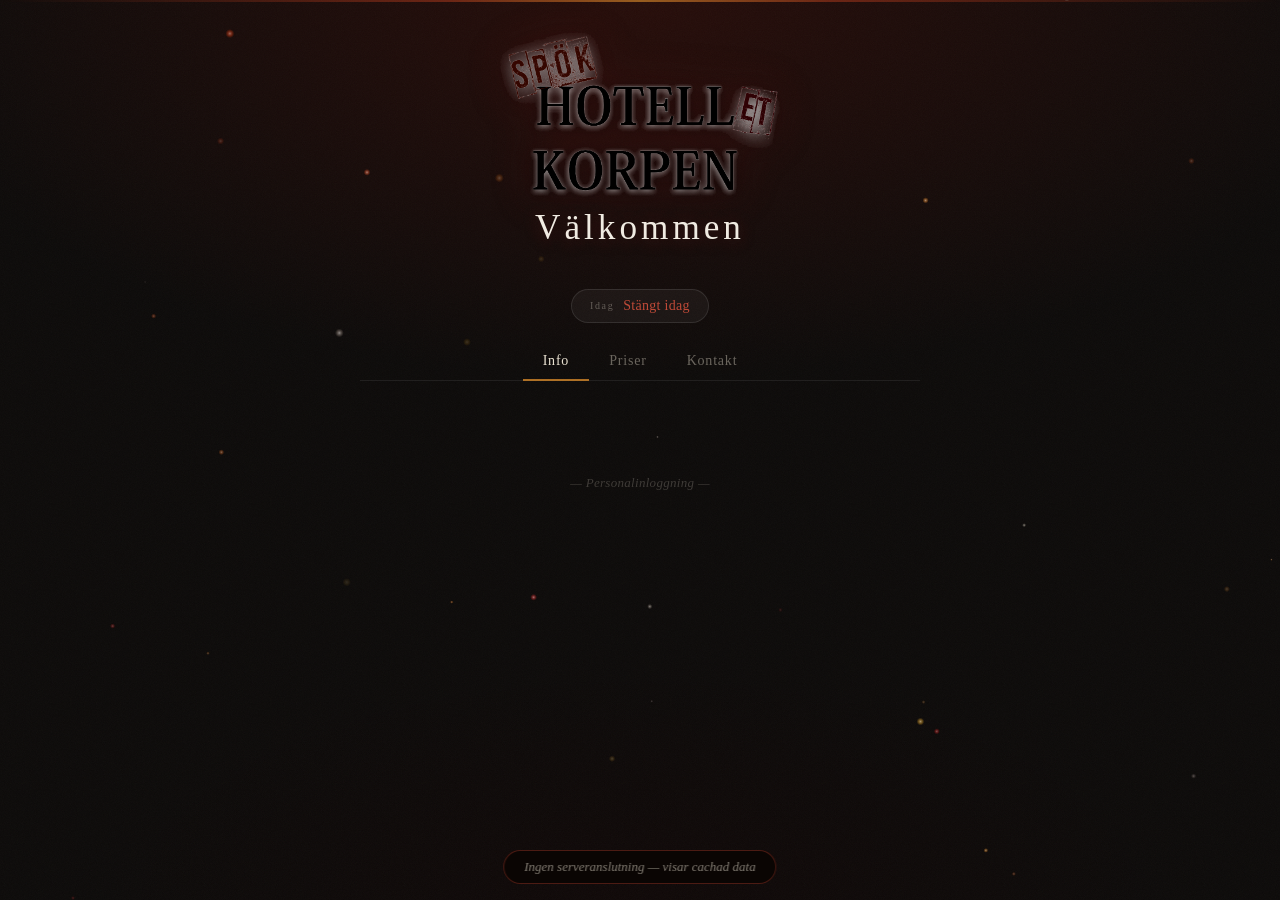
==== index.html @ a3033e77 "Add files via upload" ====
<!DOCTYPE html>
<html lang="sv">
<head>
  <meta charset="UTF-8" />
  <meta name="viewport" content="width=device-width, initial-scale=1.0" />
  <title>Spökhotellet Korpen</title>
  <meta name="description" content="En skräckupplevelse du sent glömmer. Vågar du checka in på Spökhotellet Korpen?">
  <meta property="og:title" content="Spökhotellet Korpen">
  <meta property="og:description" content="En skräckupplevelse du sent glömmer. Vågar du checka in?">
  <meta property="og:image" content="korpen.png">
  <meta property="og:type" content="website">
  <link href="https://fonts.googleapis.com/css2?family=IM+Fell+English+SC&family=IM+Fell+English:ital@0;1&display=swap" rel="stylesheet">
  <link rel="icon" type="image/png" sizes="32x32" href="favicon.png">
  <link rel="icon" type="image/png" sizes="16x16" href="favicon.png">
  <link rel="shortcut icon" href="favicon.png">
  <link rel="apple-touch-icon" href="apple-touch-icon.png">
  <meta name="theme-color" content="#0a0a0a">
  <link rel="stylesheet" href="app.css">
  <style>
    @keyframes guestHiddenFill {
      from { transform: scaleX(0); }
      to   { transform: scaleX(1); }
    }
    #guestHiddenBar { animation: none; }
    #guestHiddenBar.filling { animation: guestHiddenFill var(--fill-dur, 0.5s) cubic-bezier(0.4,0,0.2,1) forwards; }
  </style>
</head>

<body>

  <!-- Ember particle canvas (welcome page) -->
  <canvas id="emberCanvas" style="display:none;"></canvas>

  <!-- Offline indicator -->
  <div id="offlineBanner">Ingen serveranslutning — visar cachad data</div>

  <!-- Save error banner -->
  <div id="saveErrorBanner" role="alert" style="display:none">
    <span id="saveErrorMsg"></span>
    <button onclick="hideSaveError()">OK</button>
  </div>


  <!-- ===== ÅNGRA-TOAST ===== -->
  <div id="undoToast" role="status" aria-live="polite">
    <span id="undoToastMsg"></span>
    <button id="undoToastBtn" onclick="doUndo()">Ångra</button>
    <div id="undoToastBar"></div>
  </div>

  <!-- ===== LOGIN MODAL ===== -->
  <div id="loginModal" role="dialog" aria-modal="true" aria-labelledby="loginTitle">
    <div class="login-box">
      <button class="login-close" onclick="closeLoginModal()" aria-label="Stäng">✕</button>
      <div class="login-logo">
        <img src="korpen.png" alt="Spökhotellet Korpen" class="login-logo-img" onerror="this.style.display='none'">
      </div>
      <h2 class="login-title" id="loginTitle">Spökhotellet Korpen</h2>
      <p class="login-subtitle">Ange ditt lösenord för att fortsätta</p>
      <div class="login-field">
        <label class="login-label" for="loginNameInput">Namn</label>
        <input type="text" id="loginNameInput" class="login-input" placeholder="Ditt namn" autocomplete="username" autocorrect="off" autocapitalize="words" spellcheck="false">
      </div>
      <div class="login-field">
        <label class="login-label" for="loginPasswordInput">Lösenord</label>
        <input type="password" id="loginPasswordInput" class="login-input" placeholder="• • • • • •" autocomplete="current-password" autocorrect="off" autocapitalize="none" spellcheck="false">
      </div>
      <div class="login-error" id="loginError" role="alert"></div>
      <button class="login-submit" onclick="submitLogin()">Träd in</button>
      <p class="login-hint">Gäster behöver inte logga in</p>
    </div>
  </div>

  <!-- ===== TOPBAR ===== -->
  <div class="topbar">
    <div id="queueTopbar" class="status clickable" onclick="maybeEditQueueTime(event)">
      <span id="queueAutoSymbol" style="font-size:0.6em;opacity:0.3;margin-right:2px;vertical-align:middle;line-height:1;"></span>Kö: <span id="queueTimeText">Ingen info</span>
    </div>
    <div class="status" id="openBlock">
      <span class="open-label">Öppet idag:</span>
      <span id="openHoursText" class="open-time clickable" onclick="maybeEditHours(event)">Ingen info</span>
    </div>
    <div class="user-menu">
      <button id="loginBtn" onclick="openLoginModal()" style="display:inline-block;">Logga in</button>
      <button id="logoutBtn" style="display:none;position:relative;">
        <span id="msgBadgeDot" class="msg-badge-dot" style="display:none;position:absolute;top:5px;right:5px;margin:0;"></span>
        <div id="logoutName">Namn</div>
        <div style="font-size:11px;color:rgba(232,224,208,0.5);font-family:'IM Fell English',serif;font-style:italic;">Meny</div>
      </button>
      <div id="userDropdown" class="dropdown">
        <a href="#" id="kassaLink" onclick="selectMenu('kassa');return false;">Kassa</a>
        <a href="#" onclick="selectMenu('profile');return false;" style="display:flex;align-items:center;justify-content:space-between;gap:8px;">Min sida<span class="msg-badge-dot" id="dropdownProfileBadge" style="display:none;position:static;margin:0;"></span></a>
        <a href="#" onclick="selectMenu('stats');return false;">Statistik</a>
        <a href="#" id="adminLink" onclick="selectMenu('admin');return false;">Hantera</a>
        <a href="#" id="ticketsLink" onclick="openRecentTicketsFull();hideDropdown();return false;">Insläpp</a>
        <a href="#" onclick="selectMenu('logout');return false;">Logga ut</a>
      </div>
    </div>
  </div>

  <!-- ===== LOADING OVERLAY ===== -->
  <div id="welcomeLoading" aria-hidden="true">
    <div class="wl-ember"></div>
    <p class="wl-text">laddar…</p>
  </div>

  <!-- ===== VÄLKOMST ===== -->
  <div class="welcome-message" id="welcomeMessage">
    <div class="welcome-inner">

      <!-- Hero -->
      <div class="welcome-hero">
        <img id="welcomeKorpenLogo" src="korpen.png" alt="Spökhotellet Korpen" onerror="this.style.display='none'">
        <p class="welcome-hotel-name" id="welcomeHotelName">Välkommen</p>
        <h1 id="welcomeHeadline"></h1>
        <p class="welcome-tagline" id="welcomeTagline"></p>
      </div>

      <!-- Status – alltid synlig ovanför flikarna -->
      <div class="welcome-status-row" id="welcomeStatusRow">
        <div class="welcome-status-card">
          <span class="welcome-status-label">Kötid</span>
          <span class="welcome-status-value" id="queueTimeDisplay">
            <span class="status-dot dead"></span>Ingen info
          </span>
        </div>
        <div class="welcome-status-card">
          <span class="welcome-status-label">Öppet idag</span>
          <span class="welcome-status-value" id="welcomeOpenHoursText">Ingen info</span>
        </div>
      </div>
      <div id="welcomeAdminBar">
        <span onclick="maybeEditQueueTime(event)">✎ kötid</span>
        <span onclick="maybeEditHours(event)">✎ öppettider</span>
      </div>

      <!-- Välkomsttext & recensioner – ovanför flikarna -->
      <div id="welcomeInfoText"></div>
      <div id="welcomeReviews" style="display:none;"></div>

      <!-- Flikar -->
      <div class="ws-tabs">
        <button class="ws-tab active" data-tab="info" onclick="showWelcomeTab('info')">Info</button>
        <button class="ws-tab" data-tab="priser" onclick="showWelcomeTab('priser')">Priser</button>
        <button class="ws-tab" data-tab="kontakt" onclick="showWelcomeTab('kontakt')">Kontakt</button>
        <button class="ws-tab" data-tab="oppettider" id="tabOppettider" style="display:none;" onclick="showWelcomeTab('oppettider')">Öppettider</button>
      </div>

      <!-- Panel: Priser -->
      <div class="ws-panel" id="panel-priser" style="display:none;">
        <div class="ws-prices" id="wsPrices"></div>
      </div>

      <!-- Panel: Info -->
      <div class="ws-panel" id="panel-info" style="display:none;">
        <div class="welcome-info-panel" id="welcomeInfoPanel">
          <div id="welcomeFaqContent"></div>
        </div>
      </div>

      <!-- Panel: Öppettider -->
      <div class="ws-panel" id="panel-oppettider" style="display:none;">
        <div id="wsOpenDates"></div>
      </div>

      <!-- Panel: Kontakt -->
      <div class="ws-panel" id="panel-kontakt" style="display:none;">
        <div class="welcome-social" id="welcomeSocial">
          <a id="socialIgBtn" class="social-btn" href="#" target="_blank" rel="noopener" style="display:none;">
            <svg width="16" height="16" viewBox="0 0 24 24" fill="none" stroke="currentColor" stroke-width="1.8" stroke-linecap="round" stroke-linejoin="round"><rect x="2" y="2" width="20" height="20" rx="5"/><circle cx="12" cy="12" r="4"/><circle cx="17.5" cy="6.5" r="1" fill="currentColor" stroke="none"/></svg>
            Instagram
          </a>
          <a id="socialFbBtn" class="social-btn" href="#" target="_blank" rel="noopener" style="display:none;">
            <svg width="16" height="16" viewBox="0 0 24 24" fill="currentColor"><path d="M18 2h-3a5 5 0 0 0-5 5v3H7v4h3v8h4v-8h3l1-4h-4V7a1 1 0 0 1 1-1h3z"/></svg>
            Facebook
          </a>
        </div>
      </div>

      <button class="welcome-staff-btn" onclick="openLoginModal()">
        — Personalinloggning —
      </button>

    </div>
  </div>

  <!-- ===== ÖPPETTIDER (admin) ===== -->
  <div id="hoursMenu">
    <label style="font-family:'IM Fell English SC',serif;">Öppettid:</label>
    <select id="preset" onchange="presetSelected(this.value)">
      <option value="Stängt">-- Välj --</option>
      <option value="Stängt">Stängt</option>
      <option value="10:00–22:00">10:00–22:00</option>
      <option value="10:00–17:00">10:00–17:00</option>
      <option value="18:00–21:00">18:00–21:00</option>
      <option value="custom">Ange själv...</option>
    </select>
    <input id="customHours" class="input" placeholder="16:30–20:00" style="display:none; width:260px;" />
    <button class="btn btn-green" onclick="applyCustomHours()">Spara</button>

    <div style="margin-top:14px; border-top:1px solid rgba(255,255,255,0.08); padding-top:12px;">
      <label style="font-family:'IM Fell English SC',serif; font-size:13px; display:block; margin-bottom:8px; color:rgba(232,224,208,0.6);">Kommande öppna dagar</label>
      <div id="openDatesCalendar" style="display:flex; flex-wrap:wrap; gap:6px; margin-bottom:10px; justify-content:center;"></div>
      <div style="display:flex; gap:6px; align-items:flex-end; flex-wrap:wrap;">
        <div>
          <div style="font-size:11px;color:rgba(232,224,208,0.4);margin-bottom:3px;">Datum</div>
          <input type="date" id="addOpenDateInput" class="input" style="width:145px;" />
        </div>
<div>
          <div style="font-size:11px;color:rgba(232,224,208,0.4);margin-bottom:3px;">Öppettider</div>
          <select id="addOpenHoursInput" class="input" style="width:140px;">
            <option value="">-- Välj --</option>
            <option value="10:00–22:00">10:00–22:00</option>
            <option value="10:00–17:00">10:00–17:00</option>
            <option value="18:00–21:00">18:00–21:00</option>
          </select>
        </div>
        <button class="btn btn-green" onclick="addOpenDate()">+ Lägg till</button>
        <div id="guestHiddenToggle" onclick="toggleGuestHidden()" style="cursor:pointer; margin-left:auto; text-align:center; padding:5px 12px; border-radius:4px; border:1px solid rgba(232,224,208,0.15); background:rgba(232,224,208,0.05); position:relative; overflow:hidden;">
          <span id="guestHiddenBar" style="position:absolute; bottom:0; left:0; width:100%; height:2px; background:rgba(200,160,50,0.85); transform:scaleX(0); transform-origin:left; border-radius:0 0 4px 4px;"></span>
          <div style="font-size:13px; font-family:'IM Fell English SC',serif; color:rgba(232,224,208,0.7);">Test</div>
          <div style="font-size:10px; font-family:'IM Fell English',serif; font-style:italic; color:rgba(232,224,208,0.35); margin-top:1px;">Dölj öppettid för gäster</div>
        </div>
      </div>
      <div id="openDatesSaved" style="display:none; color:#6f6; font-style:italic; font-size:12px; margin-top:6px; font-family:'IM Fell English',serif;">Sparat!</div>
    </div>
  </div>

  <!-- ===== KÖTID ===== -->
  <div id="queueMenu">
    <label style="font-family:'IM Fell English SC',serif;">Kötid:</label>
    <select id="queuePreset" onchange="applyQueuePreset(this.value)">
      <option value="">-- Välj --</option>
      <option>Stängt</option>
      <option>Tillfälligt Stängt</option>
      <option>0–5 min</option>
      <option>5–10 min</option>
      <option>10–15 min</option>
      <option>15–20 min</option>
      <option>20–25 min</option>
      <option>25–30 min</option>
      <option>Stängt för kvällen</option>
    </select>
    <div id="queueStatusRow" style="font-size:12px;opacity:0.55;margin-top:6px;font-style:italic;">↺ Auto</div>
  </div>

  <!-- ===== ADMIN ===== -->
  <div id="adminSettings">
    <h3>Hantera</h3>

    <div class="section">
      <button class="disclosure" type="button" onclick="adminAccordion('personalContent', this)">Visa Personalinställningar</button>
      <div id="personalContent" class="content">

        <!-- Medarbetarval — alltid synligt -->
        <div id="userSelectSection">
          <h4>Välj medarbetare</h4>
          <div style="display:flex; align-items:center; gap:8px;">
            <select id="userSelect" style="width:auto; max-width:180px;"></select>
            <button id="addUserPlusBtn" class="btn btn-green" onclick="openAddUserPanel()" style="padding:4px 12px; font-size:18px; line-height:1; flex-shrink:0;" title="Lägg till medarbetare">+</button>
          </div>
          <div class="admin-password">
            <span class="label">Lösenord</span>
            <span id="selectedUserPassword" class="value">–</span>
          </div>
        </div>

        <!-- Underflikar -->
        <div id="persTabRow" style="display:flex; gap:0; margin-top:14px; margin-bottom:16px; border-bottom:1px solid rgba(232,224,208,0.12);">
          <button id="persTab_idag" onclick="selectPersonalTab('idag')" style="background:none;border:none;border-bottom:2px solid #d4872a;color:#f0ebe2;font-family:'IM Fell English SC',serif;font-size:13px;padding:6px 16px 8px;cursor:pointer;letter-spacing:0.5px;">Allmänt</button>
          <button id="persTab_schema" onclick="selectPersonalTab('schema')" style="background:none;border:none;border-bottom:2px solid transparent;color:rgba(232,224,208,0.45);font-family:'IM Fell English SC',serif;font-size:13px;padding:6px 16px 8px;cursor:pointer;letter-spacing:0.5px;">Schema</button>
        </div>

        <!-- Panel: Allmänt -->
        <div id="persPanel_idag">
          <h4>Åtkomst</h4>
          <label style="display:block; margin-bottom:6px;"><input type="checkbox" id="accessCheckbox"> Kassa-access</label>
          <small id="adamNote" style="display:none; color:#9f9;"></small>
          <label style="display:block; margin-bottom:6px;"><input type="checkbox" id="insleppCheckbox"> Insläpp-access</label>
          <small id="insleppNote" style="display:none; color:#9f9;"></small>
          <h4>Lön</h4>
          <label style="display:block; margin-bottom:6px;"><input type="checkbox" id="voluntarCheckbox"> Volontär (ingen bassumma)</label>
          <h4>Kompetenser</h4>
          <div id="adminSkillsOptions" class="row"></div>
          <button id="saveAdminBtn" class="btn btn-green" style="margin-top:12px;">Spara ändringar</button>
          <div id="adminConfirm" style="display:none;color:#6f6;margin-top:10px;font-family:'IM Fell English',serif;font-style:italic;"></div>
          <button id="deleteUserBtn" class="btn btn-danger" style="margin-top:16px; width:100%; display:none;" onclick="openDeleteUserModal()">Ta bort medarbetare</button>
        </div>

        <!-- Panel: Schema -->
        <div id="persPanel_schema" style="display:none;">
          <div id="schemaEmployeeRows"></div>
          <div class="row" style="margin-top:14px; justify-content:flex-end;">
            <button class="btn btn-green" onclick="saveSchemaForEmployee()">Spara schema</button>
          </div>
          <div id="schemaSavedConfirm" style="display:none; color:#6f6; font-style:italic; font-size:12px; margin-top:6px; font-family:'IM Fell English',serif;">Sparat!</div>
        </div>

        <!-- Panel: Lägg till ny medarbetare -->
        <div id="persPanel_laggTill" style="display:none;">
          <h4>Ny medarbetare</h4>
          <div class="admin-field">
            <label class="admin-label" for="newUserName">Användarnamn</label>
            <input id="newUserName" class="input" placeholder="Användarnamn" style="width:100%;" autocomplete="off">
          </div>
          <div class="admin-field">
            <label class="admin-label" for="newUserPass">Lösenord</label>
            <input id="newUserPass" class="input" placeholder="Lösenord" style="width:100%;" autocomplete="off">
            <div id="newUserPassWarn" style="display:none; color:rgba(220,100,80,0.9); font-family:'IM Fell English',serif; font-style:italic; font-size:12px; margin-top:4px;"></div>
          </div>
          <label style="display:block; margin-bottom:6px;"><input type="checkbox" id="newUserAccessCheckbox"> Kassa-access</label>
          <label style="display:block; margin-bottom:10px;"><input type="checkbox" id="newUserInsleppCheckbox"> Insläpp-access</label>
          <div class="row" style="gap:8px;">
            <button id="addUserBtn" class="btn btn-primary">Lägg till</button>
            <button class="btn" onclick="closeAddUserPanel()">Avbryt</button>
          </div>
        </div>

      </div>
    </div>

    <div class="section">
      <button class="disclosure" type="button" onclick="adminAccordion('catalogContent', this); selectCatalogTab('kompetenser')">Visa Kompetenser &amp; uppgifter</button>
      <div id="catalogContent" class="content">
        <div style="display:flex;gap:0;border-bottom:1px solid rgba(232,224,208,0.12);margin-bottom:14px;">
          <button id="catTab_kompetenser" onclick="selectCatalogTab('kompetenser')" style="background:none;border:none;border-bottom:2px solid #d4872a;color:#f0ebe2;font-family:'IM Fell English SC',serif;font-size:13px;padding:6px 16px 8px;cursor:pointer;letter-spacing:0.5px;">Kompetenser</button>
          <button id="catTab_uppgifter" onclick="selectCatalogTab('uppgifter')" style="background:none;border:none;border-bottom:2px solid transparent;color:rgba(232,224,208,0.45);font-family:'IM Fell English SC',serif;font-size:13px;padding:6px 16px 8px;cursor:pointer;letter-spacing:0.5px;">Uppgifter</button>
          <button id="catTab_beskrivningar" onclick="selectCatalogTab('beskrivningar')" style="background:none;border:none;border-bottom:2px solid transparent;color:rgba(232,224,208,0.45);font-family:'IM Fell English SC',serif;font-size:13px;padding:6px 16px 8px;cursor:pointer;letter-spacing:0.5px;">Beskrivningar</button>
        </div>
        <div id="catPanel_kompetenser">
          <div id="skillCatalogList"></div>
          <div class="row" style="margin-top:10px;">
            <input id="newSkillInput" class="input" placeholder="Ny kompetens…" style="flex:1;">
            <button id="addSkillBtn" class="btn btn-green">Lägg till</button>
          </div>
        </div>
        <div id="catPanel_uppgifter" style="display:none;">
          <div id="taskCatalogList"></div>
          <div class="row" style="margin-top:10px;">
            <input id="newTaskInput" class="input" placeholder="Ny uppgift…" style="flex:1;">
            <button id="addTaskBtn" class="btn btn-green">Lägg till</button>
          </div>
        </div>
        <div id="catPanel_beskrivningar" style="display:none;">
          <div class="tiny muted" style="margin-bottom:10px;">Beskrivningarna visas på personalens Min sida under deras uppgift.</div>
          <div id="taskDescList"></div>
        </div>
      </div>
    </div>

    <div class="section">
      <button class="disclosure" type="button" onclick="adminAccordion('productsContent', this)">Visa Produkter</button>
      <div id="productsContent" class="content">
        <div id="productsList"></div>
        <div class="row" style="justify-content:space-between; margin-top:8px; flex-wrap:wrap; gap:8px;">
          <div class="row" style="flex-wrap:wrap; gap:6px;">
            <input id="pNewName" class="input" placeholder="Produktnamn">
            <input id="pNewPrice" class="input" type="number" min="0" step="1" placeholder="Pris" style="width:80px;">
            <label style="display:flex;align-items:center;gap:4px;font-size:12px;cursor:pointer;"><input type="checkbox" id="pNewInternal"> Intern</label>
          </div>
          <button id="pAddBtn" class="btn btn-green">Lägg till produkt</button>
        </div>
      </div>
    </div>

    <div class="section">
      <button class="disclosure" type="button" onclick="adminAccordion('displayAdminContent', this); loadDisplayAdminStatus()">Visa Kundskärm</button>
      <div id="displayAdminContent" class="content">
        <div id="displayAdminStatus" class="muted" style="margin-bottom:10px;">–</div>
        <button id="displayAdminDisconnectBtn" class="btn btn-danger" style="display:none" onclick="adminDisconnectDisplay()">Koppla från</button>
        <h4>Swish-nummer</h4>
        <div class="row" style="gap:8px;">
          <input id="swishNumberInput" class="input" placeholder="t.ex. 1234567890" style="flex:1;">
          <button class="btn btn-green" onclick="saveSwishNumber()">Spara</button>
        </div>
        <div id="swishNumberConfirm" style="display:none;color:#6f6;font-style:italic;font-size:12px;margin-top:6px;font-family:'IM Fell English',serif;">Sparat!</div>
        <h4>Info-slides (kötidsdisplay)</h4>
        <div class="tiny muted" style="margin-bottom:6px;">Varje del visas som en egen informationssida i displayen. Separera med <strong>|</strong></div>
        <div class="row" style="gap:8px;">
          <input id="displayTickerInput" class="input" placeholder="t.ex. Välkommen! | Kort film ca 30 min" style="flex:1;">
          <button class="btn btn-green" onclick="saveDisplayTicker()">Spara</button>
        </div>
        <div id="displayTickerConfirm" style="display:none;color:#6f6;font-style:italic;font-size:12px;margin-top:6px;font-family:'IM Fell English',serif;">Sparat!</div>
        <h4 style="margin-top:16px;">Bildslides (kötidsdisplay)</h4>
        <div class="tiny muted" style="margin-bottom:6px;">En bild-URL per rad. Bilderna visas som helskärmsslides i displayen.</div>
        <div style="display:flex;flex-direction:column;gap:8px;">
          <textarea id="displayImagesInput" class="admin-textarea" rows="4" placeholder="https://example.com/bild1.jpg&#10;https://example.com/bild2.png"></textarea>
          <div style="display:flex;justify-content:flex-end;">
            <button class="btn btn-green" onclick="saveDisplayImages()">Spara</button>
          </div>
        </div>
        <div id="displayImagesConfirm" style="display:none;color:#6f6;font-style:italic;font-size:12px;margin-top:6px;font-family:'IM Fell English',serif;">Sparat!</div>
      </div>
    </div>

    <div class="section">
      <button class="disclosure" type="button" onclick="adminAccordion('welcomeEditContent', this)">Visa Välkomstsida</button>
      <div id="welcomeEditContent" class="content">
        <div style="display:flex; gap:0; border-bottom:1px solid rgba(232,224,208,0.12); margin-bottom:16px;">
          <button id="welTab_rubriker" onclick="selectWelcomeTab('rubriker')" style="background:none;border:none;border-bottom:2px solid #d4872a;color:#f0ebe2;font-family:'IM Fell English SC',serif;font-size:13px;padding:6px 16px 8px;cursor:pointer;letter-spacing:0.5px;">Rubriker</button>
          <button id="welTab_text" onclick="selectWelcomeTab('text')" style="background:none;border:none;border-bottom:2px solid transparent;color:rgba(232,224,208,0.45);font-family:'IM Fell English SC',serif;font-size:13px;padding:6px 16px 8px;cursor:pointer;letter-spacing:0.5px;">Text</button>
          <button id="welTab_faq" onclick="selectWelcomeTab('faq')" style="background:none;border:none;border-bottom:2px solid transparent;color:rgba(232,224,208,0.45);font-family:'IM Fell English SC',serif;font-size:13px;padding:6px 16px 8px;cursor:pointer;letter-spacing:0.5px;">FAQ</button>
        </div>

        <!-- Panel: Rubriker -->
        <div id="welPanel_rubriker">
          <div style="display:flex; flex-direction:column; gap:10px;">
            <div class="admin-field">
              <label class="admin-label" for="welcomeHotelNameInput">Rubrik</label>
              <input id="welcomeHotelNameInput" class="input" placeholder="Spökhotellet Korpen" style="width:100%;">
            </div>
            <div class="admin-field">
              <label class="admin-label" for="welcomeHeadlineInput">Underrubrik</label>
              <input id="welcomeHeadlineInput" class="input" placeholder="En oförglömlig upplevelse väntar — välkommen!" style="width:100%;">
            </div>
            <div class="admin-field">
              <label class="admin-label" for="welcomeTaglineInput">Undertext</label>
              <input id="welcomeTaglineInput" class="input" placeholder="Kliv in i mörkret och upplev Korpens hemligheter." style="width:100%;">
            </div>
          </div>
          <div class="row" style="justify-content:flex-end; margin-top:8px;">
            <button id="saveWelcomeHeroBtn" class="btn btn-green">Spara rubriker</button>
            <button id="resetWelcomeHeroBtn" class="btn btn-danger">Återställ standard</button>
          </div>
          <hr class="admin-divider">
          <h4>Sociala medier</h4>
          <div style="display:flex; flex-direction:column; gap:8px; margin-top:6px;">
            <label style="display:flex; align-items:center; gap:10px;">
              <svg width="16" height="16" viewBox="0 0 24 24" fill="none" stroke="currentColor" stroke-width="1.8" stroke-linecap="round" stroke-linejoin="round" style="flex-shrink:0; color:rgba(232,224,208,0.45);"><rect x="2" y="2" width="20" height="20" rx="5"/><circle cx="12" cy="12" r="4"/><circle cx="17.5" cy="6.5" r="1" fill="currentColor" stroke="none"/></svg>
              <input id="socialIgInput" class="input" placeholder="https://instagram.com/ert_konto" style="flex:1;">
            </label>
            <label style="display:flex; align-items:center; gap:10px;">
              <svg width="16" height="16" viewBox="0 0 24 24" fill="currentColor" style="flex-shrink:0; color:rgba(232,224,208,0.45);"><path d="M18 2h-3a5 5 0 0 0-5 5v3H7v4h3v8h4v-8h3l1-4h-4V7a1 1 0 0 1 1-1h3z"/></svg>
              <input id="socialFbInput" class="input" placeholder="https://facebook.com/er_sida" style="flex:1;">
            </label>
          </div>
          <div class="row" style="justify-content:flex-end; margin-top:8px;">
            <button id="saveSocialBtn" class="btn btn-green">Spara sociala länkar</button>
          </div>
        </div>

        <!-- Panel: Text -->
        <div id="welPanel_text" style="display:none;">
          <textarea id="welcomeTextInput" class="admin-textarea" rows="8" placeholder="Skriv informationstexten…"></textarea>
          <div class="row" style="justify-content:flex-end; margin-top:8px;">
            <button id="saveWelcomeTextBtn" class="btn btn-green">Spara text</button>
            <button id="clearWelcomeTextBtn" class="btn btn-danger">Ta bort text</button>
          </div>
        </div>

        <!-- Panel: FAQ -->
        <div id="welPanel_faq" style="display:none;">
          <textarea id="welcomeFaqInput" class="admin-textarea" rows="12" placeholder="Skriv frågor och svar – separera varje par med en tom rad.&#10;&#10;Hur gammal måste man vara?&#10;Man måste vara minst 15 år.&#10;&#10;Kan man boka i förväg?&#10;Nej, vi tar bara drop-in."></textarea>
          <div class="row" style="justify-content:flex-end; margin-top:8px;">
            <button id="saveWelcomeFaqBtn" class="btn btn-green">Spara FAQ</button>
            <button id="clearWelcomeFaqBtn" class="btn btn-danger">Ta bort FAQ</button>
          </div>
        </div>
      </div>
    </div>

    <div class="section">
      <button class="disclosure" type="button" onclick="adminAccordion('reviewsContent', this)">Visa Recensioner</button>
      <div id="reviewsContent" class="content"></div>
    </div>

    <div class="section">
      <button class="disclosure" type="button" onclick="adminAccordion('lonContent', this); initLonPanel()">Visa Löner</button>
      <div id="lonContent" class="content">
        <div style="display:flex;gap:0;border-bottom:1px solid rgba(232,224,208,0.12);margin-bottom:16px;">
          <button id="lonTab_idag" onclick="selectLonTab('idag')" style="background:none;border:none;border-bottom:2px solid #d4872a;color:#f0ebe2;font-family:'IM Fell English SC',serif;font-size:13px;padding:6px 16px 8px;cursor:pointer;letter-spacing:0.5px;">Idag</button>
          <button id="lonTab_historik" onclick="selectLonTab('historik')" style="background:none;border:none;border-bottom:2px solid transparent;color:rgba(232,224,208,0.45);font-family:'IM Fell English SC',serif;font-size:13px;padding:6px 16px 8px;cursor:pointer;letter-spacing:0.5px;">Historik</button>
          <button id="lonTab_berakna" onclick="selectLonTab('berakna')" style="background:none;border:none;border-bottom:2px solid transparent;color:rgba(232,224,208,0.45);font-family:'IM Fell English SC',serif;font-size:13px;padding:6px 16px 8px;cursor:pointer;letter-spacing:0.5px;">Beräkna</button>
          <button id="lonTab_installningar" onclick="selectLonTab('installningar')" style="background:none;border:none;border-bottom:2px solid transparent;color:rgba(232,224,208,0.45);font-family:'IM Fell English SC',serif;font-size:13px;padding:6px 16px 8px;cursor:pointer;letter-spacing:0.5px;">Inställningar</button>
        </div>

        <div id="lonPanel_idag">

          <div id="lonResultIdag"></div>
        </div>

        <div id="lonPanel_historik" style="display:none;">
          <div id="lonHistorikList"></div>
        </div>

        <div id="lonPanel_berakna" style="display:none;">
          <div class="row" style="gap:16px; flex-wrap:wrap; align-items:flex-end;">
            <div>
              <div style="font-size:11px; color:rgba(232,224,208,0.4); margin-bottom:3px;">Från</div>
              <input type="date" id="lonFromDate" class="input">
            </div>
            <div>
              <div style="font-size:11px; color:rgba(232,224,208,0.4); margin-bottom:3px;">Till (valfritt)</div>
              <input type="date" id="lonToDate" class="input">
            </div>
            <button class="btn btn-green" onclick="renderLon()">Beräkna</button>
          </div>

          <div id="lonResult"></div>
        </div>

        <div id="lonPanel_installningar" style="display:none;">
          <div class="row" style="gap:16px; flex-wrap:wrap; margin-top:4px;">
            <div style="flex:1; min-width:150px;">
              <label class="admin-label" for="lonBassumma">Bassumma per person (kr)</label>
              <input id="lonBassumma" type="number" min="0" step="50" class="input" style="width:100%;" placeholder="200">
            </div>
            <div style="flex:1; min-width:150px;">
              <label class="admin-label" for="lonVerksamhet">Verksamhetsandel (%)</label>
              <input id="lonVerksamhet" type="number" min="0" max="100" step="1" class="input" style="width:100%;" placeholder="20">
            </div>
            <div style="flex:1; min-width:150px;">
              <label class="admin-label" for="lonSkatteprocent">Skatteprocent (%)</label>
              <input id="lonSkatteprocent" type="number" min="0" max="100" step="1" class="input" style="width:100%;" placeholder="50">
            </div>
          </div>
          <div class="tiny muted" style="margin-top:6px;">Intäkt − utgifter − skatt = netto att fördela. Verksamhetsandelen tas av nettot, resten delas ut som lön.</div>

          <hr style="border:none;border-top:1px solid rgba(232,224,208,0.1);margin:14px 0;">
          <div style="font-size:12px;color:rgba(232,224,208,0.7);margin-bottom:4px;font-family:'IM Fell English SC',serif;letter-spacing:0.5px;">Rollvikter</div>
          <div class="tiny muted" style="margin-bottom:10px;">Vikt per uppgift. Tomt = 1.0.</div>
          <div id="lonTaskVikterList" style="display:flex;flex-direction:column;gap:8px;margin-bottom:10px;"></div>

          <div class="row" style="justify-content:flex-end;">
            <button class="btn btn-green" onclick="saveLonSettings()">Spara</button>
          </div>
          <div id="lonSettingsConfirm" style="display:none; color:#6f6; font-style:italic; font-size:12px; margin-top:4px; font-family:'IM Fell English',serif;">Sparat!</div>
        </div>
      </div>
    </div>
  </div>

  <!-- ===== MIN SIDA ===== -->
  <div id="profileContainer" class="theme-default">
    <h2 id="welcomeUser">Välkommen</h2>

    <div class="profile-columns">
      <div class="profile-col-left">
        <!-- Dagens status — fylls av loadProfile -->
        <div id="todayWorkSection" class="profile-block">
          <div class="profile-row">
            <span class="profile-label">Arbetstid</span>
            <span class="profile-value" id="myHours">–</span>
          </div>
          <div class="profile-row">
            <span class="profile-label">Uppgift</span>
            <span class="profile-value" id="myTask">–</span>
          </div>
          <p id="myTaskDesc" style="display:none;" class="profile-task-desc"></p>
        </div>
        <p id="myLedigMsg" style="display:none;" class="profile-ledig">Ledig idag</p>

        <!-- Kommande pass — fylls av loadProfile -->
        <div id="upcomingShiftsSection"></div>
      </div>

      <div class="profile-col-right">
        <div id="skillsSection" class="profile-block">
          <div class="profile-row">
            <span class="profile-label">Kompetenser</span>
            <span id="skillsList" class="row muted">–</span>
          </div>
        </div>
      </div>
    </div>

    <!-- Meddelandesektion — fylls av JS beroende på roll -->
    <div id="staffMsgSection"></div>

    <div id="themePicker" class="profile-theme-row">
      <span class="profile-label">Bakgrundsfärg</span>
      <div class="theme-dots">
        <button type="button" class="theme-dot" data-theme="default" title="Standard"></button>
        <button type="button" class="theme-dot" data-theme="forest" title="Grön"></button>
        <button type="button" class="theme-dot" data-theme="royal" title="Lila"></button>
      </div>
    </div>
  </div>

  <!-- ===== TANGENTBORDS-OVERLAY ===== -->
  <div id="kbHelp" hidden aria-label="Tangentbordsgenvägar">
    <div class="kb-col">
      <div class="kb-section">Kassa</div>
      <div id="kbProductRows"></div>
      <div class="kb-row"><kbd>+</kbd><span>50% rabatt</span></div>
      <div class="kb-row"><kbd>⌫</kbd><span>Ångra senaste</span></div>
      <div class="kb-row"><kbd>Esc</kbd><span>Töm kassan</span></div>
      <div class="kb-row"><kbd>⇧ Esc</kbd><span>Lås kassan</span></div>
      <div class="kb-row"><kbd>Enter</kbd><span>Genomför köp</span></div>
    </div>
    <div class="kb-divider"></div>
    <div class="kb-col">
      <div class="kb-section">Betalning</div>
      <div class="kb-row"><kbd>1</kbd><span>Swish</span></div>
      <div class="kb-row"><kbd>2</kbd><span>Kort</span></div>
      <div class="kb-row"><kbd>3</kbd><span>Kontant</span></div>
      <div class="kb-row"><kbd>Enter</kbd><span>Bekräfta</span></div>
      <div class="kb-row"><kbd>Esc</kbd><span>Avbryt</span></div>
    </div>
  </div>

  <!-- ===== KASSA ===== -->
  <div id="kassaContainer">
    <h1><button id="displayBtn" onclick="toggleDisplayBtn()" title="Koppla kundskärm" aria-label="Koppla kundskärm"><svg width="13" height="11" viewBox="0 0 26 22" fill="none" stroke="currentColor" stroke-width="2.2" stroke-linecap="round" stroke-linejoin="round"><rect x="1" y="1" width="24" height="16" rx="2"/><path d="M9 21h8M13 17v4"/></svg></button>Spökhotellet Korpen<button id="kassaLockBtn" onclick="lockKassa()" title="Lås kassan" aria-label="Lås kassan"><svg width="11" height="13" viewBox="0 0 22 26" fill="none" stroke="currentColor" stroke-width="2.2" stroke-linecap="round" stroke-linejoin="round"><rect x="3" y="11" width="16" height="13" rx="2"/><path d="M7 11V7a4 4 0 0 1 8 0v4"/></svg></button><button id="kbHelpBtn" onclick="toggleKbHelp()" title="Tangentbordsgenvägar" aria-label="Visa tangentbordsgenvägar">?</button></h1>
    <div style="text-align:center;margin:-10px 0 12px;"><span id="kassaClock" style="font-family:monospace;font-size:13px;opacity:0.35;letter-spacing:0.5px;"></span></div>
    <div id="closedMessage">Kassan är stängd</div>
    <div class="products"></div>
    <button id="discountBtn" title="Använd 50% rabatt en gång på denna kund">50% rabatt (1 gång)</button>
    <div id="cartFooter">
      <table class="cart-table">
        <thead><tr><th>Produkt</th><th>Antal</th><th>Pris</th><th></th></tr></thead>
        <tbody></tbody>
      </table>
      <div id="total">Totalt: 0 kr</div>
      <button id="checkout" disabled>Genomför köp</button>
    </div>
    <div id="logSummary"></div>
    <div id="logEntries"></div>

  </div>

  <!-- ===== KASSA LOCK SCREEN ===== -->
  <div id="kassaLockModal" role="dialog" aria-modal="true" aria-label="Kassan är låst">
    <div class="kassa-lock-box">
      <div class="kassa-lock-icon"><svg width="28" height="32" viewBox="0 0 22 26" fill="none" stroke="currentColor" stroke-width="1.8" stroke-linecap="round" stroke-linejoin="round"><rect x="3" y="11" width="16" height="13" rx="2"/><path d="M7 11V7a4 4 0 0 1 8 0v4"/></svg></div>
      <p class="kassa-lock-label">Kassan är låst</p>
      <div class="kassa-lock-user-row">
        <button class="kassa-lock-user-btn" id="kassaLockUserName" onclick="toggleLockUserSwitch()" title="Byt personal">Namn <svg width="10" height="7" viewBox="0 0 10 7" fill="none" stroke="currentColor" stroke-width="1.8" stroke-linecap="round"><path d="M1 1l4 4 4-4"/></svg></button>
      </div>
      <div id="kassaLockSwitchList" class="kassa-lock-switch-list" style="display:none;"></div>
      <input type="password" id="kassaLockPw" class="login-input" placeholder="• • • • • •" autocomplete="current-password" autocorrect="off" autocapitalize="none" spellcheck="false" style="margin-top:14px;">
      <div class="login-error" id="kassaLockError" role="alert"></div>
      <button class="login-submit" onclick="submitLockUnlock()">Lås upp</button>
    </div>
  </div>

  <!-- ===== BETALA-MODAL ===== -->
  <div id="payModal" class="modal-overlay" role="dialog" aria-modal="true" aria-labelledby="payTitle">
    <div class="modal">
      <h3 id="payTitle">Välj betalningsmetod</h3>
      <div id="paySum" class="tiny" style="margin-bottom:8px;"></div>
      <input id="ticketLabelInput" class="input" placeholder="Biljettnamn" style="width:100%; margin:6px 0 10px;">
      <div class="row" style="gap:12px; margin-bottom:8px;">
        <label class="pill"><input type="radio" name="payModal" value="Swish" checked> Swish</label>
        <label class="pill"><input type="radio" name="payModal" value="Kort"> Kort</label>
        <label class="pill"><input type="radio" name="payModal" value="Kontant"> Kontant</label>
      </div>
      <div class="actions">
        <button id="payCancel" class="btn" onclick="closePayModal()">Avbryt</button>
        <button id="payConfirm" class="btn btn-green" onclick="handlePayConfirm()">Bekräfta</button>
      </div>
    </div>
  </div>

  <!-- ===== KONTANT-MODAL ===== -->
  <div id="kontantModal" class="modal-overlay" role="dialog" aria-modal="true">
    <div class="modal" style="width:min(400px,96vw);">
      <h3 style="margin:0 0 14px; font-family:'IM Fell English SC',serif;">Kontantbetalning</h3>
      <div id="kontantItems" style="margin-bottom:10px; font-size:13px;"></div>
      <div style="border-top:1px solid rgba(232,224,208,0.15); padding-top:10px; display:flex; flex-direction:column; gap:8px; font-family:'IM Fell English SC',serif;">
        <div id="kontantDiscountRow" style="display:none; justify-content:space-between; color:rgba(150,255,150,0.85); font-size:13px;"><span>Rabatt (50%)</span><strong id="kontantDiscountAmt"></strong></div>
        <div style="display:flex; justify-content:space-between; font-size:1.1rem;"><span>Att betala</span><strong id="kontantTotal">–</strong></div>
        <div style="display:flex; justify-content:space-between; align-items:center; gap:8px;">
          <label style="white-space:nowrap; font-size:14px;">Mottaget (kr)</label>
          <input id="kontantReceivedInput" class="input" type="number" min="0" step="1" placeholder="0" style="width:120px; text-align:right; font-size:1.1rem;" oninput="updateKontantChange()">
        </div>
        <div style="display:flex; justify-content:space-between; align-items:center; font-size:1.3rem; border-top:1px solid rgba(232,224,208,0.15); padding-top:8px;">
          <div style="display:flex; align-items:center; gap:8px;">
            <span id="kontantChangeLabel">Växel</span>
            <button id="dricksToggleBtn" onclick="toggleDricksMode()" style="display:none; font-size:11px; padding:2px 8px; background:rgba(255,200,80,0.12); border:1px solid rgba(255,200,80,0.35); color:rgba(255,200,80,0.85); border-radius:4px; cursor:pointer; font-family:inherit;">Gästen ger dricks</button>
          </div>
          <strong id="kontantChange" style="min-width:80px; text-align:right;">–</strong>
        </div>
      </div>
      <div class="row" style="justify-content:flex-end; gap:10px; margin-top:16px;">
        <button class="btn btn-danger" onclick="handleKontantNo()">Avbryt</button>
        <button class="btn btn-green" onclick="handleKontantYes()">Genomfört</button>
      </div>
    </div>
  </div>

  <!-- ===== BEKRÄFTA-MODAL (Kort & Swish) ===== -->
  <div id="approveModal" class="modal-overlay" role="dialog" aria-modal="true" aria-labelledby="approveTitle">
    <div class="modal">
      <h3 id="approveTitle">Bekräftelse av godkänt köp</h3>
      <div class="tiny" id="approveMeta" style="margin-bottom:14px;">–</div>
      <div class="row" style="justify-content:flex-end; gap:10px;">
        <button id="approveNo" class="btn btn-danger" onclick="handleApproveNo()">Avböj</button>
        <button id="approveYes" class="btn btn-green" onclick="handleApproveYes()">Godkänt</button>
      </div>
    </div>
  </div>

  <!-- ===== VÄXEL-MODAL (Kontant) ===== -->
  <div id="vaxelModal" class="modal-overlay" role="dialog" aria-modal="true">
    <div class="modal" style="width:min(420px,96vw);">
      <h3 style="margin:0 0 14px; font-family:'IM Fell English SC',serif;">Kontantbetalning</h3>
      <div id="vaxelItems" style="font-size:13px; margin-bottom:10px;"></div>
      <div style="border-top:1px solid rgba(232,224,208,0.15); padding-top:10px; display:flex; flex-direction:column; gap:6px; margin-bottom:16px;">
        <div id="vaxelDiscountRow" style="display:none; justify-content:space-between; color:rgba(150,255,150,0.85); font-size:13px;"><span>Rabatt (50%)</span><strong id="vaxelDiscountAmt"></strong></div>
        <div style="display:flex; justify-content:space-between; font-size:1.1rem;"><span>Att betala</span><strong id="vaxelTotal">–</strong></div>
        <div style="display:flex; justify-content:space-between; font-size:1.1rem;"><span>Mottaget</span><strong id="vaxelMottaget">–</strong></div>
        <div style="display:flex; justify-content:space-between; align-items:center; font-size:1.5rem; font-weight:bold; border-top:1px solid rgba(232,224,208,0.15); padding-top:8px;">
          <span>Ge tillbaka</span><span id="vaxelBelopp" style="color:#6f6;">0 kr</span>
        </div>
      </div>
      <div class="row" style="justify-content:flex-end; gap:10px;">
        <button id="vaxelNo" class="btn btn-danger" onclick="handleVaxelNo()">Avbryt</button>
        <button id="vaxelYes" class="btn btn-green" onclick="handleVaxelYes()">Genomfört</button>
      </div>
    </div>
  </div>

  <!-- ===== DAG-SAMMANFATTNING MODAL ===== -->
  <div id="daySummaryModal" class="modal-overlay" role="dialog" aria-modal="true" aria-labelledby="daySummaryTitle" onclick="if(event.target===this)closeDaySummaryModal()">
    <div class="modal" style="width:min(620px,96vw);max-height:90vh;overflow-y:auto;padding:24px 22px 18px;">
      <h3 id="daySummaryTitle" style="margin:0 0 4px;font-size:20px;letter-spacing:0.5px;text-align:center;"></h3>
      <div id="daySummarySubtitle" style="text-align:center;font-family:'IM Fell English',serif;font-style:italic;font-size:13px;color:rgba(232,224,208,0.5);margin-bottom:18px;"></div>
      <div id="daySummaryContent"></div>
      <div class="actions" style="margin-top:18px;">
        <button class="btn" onclick="exportDay(window._daySummaryDate,'copy')">Kopiera som text</button>
        <button class="btn" onclick="closeDaySummaryModal()">Stäng</button>
      </div>
    </div>
  </div>

  <!-- ===== RADERA DAG-MODAL ===== -->
  <div id="deleteDayModal" class="modal-overlay" role="dialog" aria-modal="true" onclick="if(event.target===this)closeDeleteDayModal()" onkeydown="if(event.key==='Escape'){closeDeleteDayModal();}else if(event.key==='Enter'&&document.getElementById('deleteDayStep2').style.display!=='none'){event.preventDefault();executeDayDeletion();}">
    <div class="modal" style="width:min(380px,96vw);">
      <!-- Steg 1: lösenord -->
      <div id="deleteDayStep1">
        <h3 style="margin:0 0 6px;font-family:'IM Fell English SC',serif;">Radera dag</h3>
        <p id="deleteDayLabel" class="tiny muted" style="margin:0 0 16px;"></p>
        <div class="login-field">
          <label class="login-label" for="deleteDayPassInput">Adminlösenord</label>
          <input type="password" id="deleteDayPassInput" class="input" placeholder="• • • • • •" autocomplete="current-password" autocorrect="off" autocapitalize="none" spellcheck="false" style="width:100%;" onkeydown="if(event.key==='Enter'){event.stopPropagation();confirmDeleteDay();}">
        </div>
        <div id="deleteDayError" style="color:#e05c5c;font-size:12px;min-height:18px;margin-top:4px;"></div>
        <div class="actions" style="margin-top:14px;">
          <button class="btn" onclick="closeDeleteDayModal()">Avbryt</button>
          <button class="btn btn-danger" onclick="confirmDeleteDay()">Radera</button>
        </div>
      </div>
      <!-- Steg 2: bekräftelse -->
      <div id="deleteDayStep2" style="display:none;">
        <h3 style="margin:0 0 10px;font-family:'IM Fell English SC',serif;">Är du säker?</h3>
        <p id="deleteDayConfirmLabel" class="tiny muted" style="margin:0 0 20px;"></p>
        <div class="actions">
          <button class="btn" onclick="closeDeleteDayModal()">Avbryt</button>
          <button class="btn btn-danger" onclick="executeDayDeletion()">Ja, radera</button>
        </div>
      </div>
    </div>
  </div>

  <!-- ===== TA BORT MEDARBETARE-MODAL ===== -->
  <div id="deleteUserModal" class="modal-overlay" role="dialog" aria-modal="true" onclick="if(event.target===this)closeDeleteUserModal()" onkeydown="if(event.key==='Escape')closeDeleteUserModal();else if(event.key==='Enter'){event.preventDefault();executeDeleteUser();}">
    <div class="modal" style="width:min(360px,96vw);">
      <h3 style="margin:0 0 10px;font-family:'IM Fell English SC',serif;">Är du säker?</h3>
      <p id="deleteUserModalMsg" class="tiny muted" style="margin:0 0 20px;"></p>
      <div class="actions">
        <button class="btn" onclick="closeDeleteUserModal()">Avbryt</button>
        <button class="btn btn-danger" onclick="executeDeleteUser()">Ja, ta bort</button>
      </div>
    </div>
  </div>

  <!-- ===== STATISTIK ===== -->
  <div id="statsContainer" style="display:none; max-width:820px; margin:40px auto;">
    <div class="section">
      <h3 style="margin:0 0 10px;font-family:'IM Fell English SC',serif;letter-spacing:0.4px;">Statistik</h3>
      <div id="statsContent">
        <div id="cockpitWrap"></div>
        <div id="statsList"></div>
      </div>
    </div>
  </div>

  <script src="app.js"></script>

  <!-- ===== KUNDSKÄRM (iPhone-display) ===== -->
  <div id="customerDisplayView" style="display:none; position:fixed; inset:0; background:#1a0d0d; color:#f0ebe2; font-family:'IM Fell English SC',serif; z-index:9999; flex-direction:row; align-items:stretch; box-sizing:border-box;">

    <!-- Vänster: innehåll -->
    <div style="flex:1; display:flex; flex-direction:column; justify-content:center; padding:48px 40px;">
      <div id="cdIdle" style="flex-direction:column;">
        <div id="cdIdleHotelName" style="font-size:2rem; letter-spacing:2px; line-height:1.3;">Välkommen till Spökhotellet Korpen</div>
      </div>
      <div id="cdCart" style="display:none; flex-direction:column; width:100%;">
        <div id="cdItems" style="width:100%;"></div>
        <div style="border-top:1px solid rgba(232,224,208,0.2); margin-top:20px; padding-top:16px; display:flex; justify-content:flex-end;">
          <div id="cdTotal" style="font-size:2.2rem; letter-spacing:1px;"></div>
        </div>
      </div>
      <div id="cdTack" style="display:none; flex-direction:column;">
        <div id="cdTackName" style="font-size:2.5rem; letter-spacing:1px;">Tack för besöket!</div>
        <div style="font-size:1rem; color:rgba(232,224,208,0.4); margin-top:14px; letter-spacing:1px;">Ha en rysligt kul upplevelse</div>
      </div>
      <div id="cdKontant" style="display:none; flex-direction:column; width:100%;">
        <div id="cdKontantItems" style="margin-bottom:12px;"></div>
        <div style="border-top:1px solid rgba(232,224,208,0.15); padding-top:10px; display:flex; flex-direction:column; gap:6px;">
          <div style="display:flex;justify-content:space-between;font-size:1.1rem;"><span style="opacity:0.6;">Totalt</span><span id="cdKontantTotal"></span></div>
          <div style="display:flex;justify-content:space-between;font-size:1.4rem;border-top:1px solid rgba(232,224,208,0.12);padding-top:8px;margin-top:4px;"><span style="opacity:0.5;">Växel tillbaka</span><span id="cdChange" style="color:#f0ebe2;opacity:0.85;"></span></div>
        </div>
      </div>
      <div id="cdSwish" style="display:none; flex-direction:column;">
        <div style="font-size:1rem; color:rgba(232,224,208,0.5); letter-spacing:1px; margin-bottom:20px;">Betala med Swish</div>
        <img id="cdSwishQr" src="" alt="Swish QR" style="width:320px; height:320px; border-radius:12px; display:block;">
        <div id="cdSwishAmount" style="font-size:2.4rem; margin-top:20px; letter-spacing:1px;"></div>
        <div style="margin-top:14px; font-size:0.85rem; color:rgba(232,224,208,0.4); letter-spacing:0.5px;">Öppna Swish-appen → scanna QR-koden</div>
      </div>
    </div>

    <!-- Höger: logga + klocka -->
    <div style="width:280px; display:flex; flex-direction:column; align-items:center; justify-content:flex-start; padding-top:56px; border-left:1px solid rgba(232,224,208,0.08); padding-left:32px; padding-right:32px; flex-shrink:0;">
      <img id="cdLogo" src="" alt="" style="max-width:100%; max-height:200px; object-fit:contain; display:none; opacity:0.9;">
      <div id="cdClock" style="margin-top:28px; font-size:1.8rem; letter-spacing:2px; opacity:0.55; font-family:'IM Fell English SC',serif;"></div>
    </div>

    <div id="cdConnStatus" style="position:absolute; bottom:16px; right:20px; display:flex; align-items:center; gap:6px; opacity:0.25; transition:opacity .3s;">
      <div id="cdConnDot" style="width:6px; height:6px; border-radius:50%; background:rgba(232,224,208,0.3); flex-shrink:0; transition:background .4s;"></div>
      <span id="cdConnLabel" style="font-size:0.65rem; letter-spacing:0.5px; font-family:'IM Fell English',serif; font-style:italic; color:rgba(232,224,208,0.8);">ej kopplad</span>
    </div>
  </div>

  <!-- ===== CHECKOUT SUCCESS FLASH ===== -->
  <div id="checkoutFlash" style="display:none; position:fixed; inset:0; z-index:99999; pointer-events:none; align-items:center; justify-content:center; background:rgba(0,0,0,0.45);">
    <div style="background:#0f1f0f; border:1px solid rgba(100,220,100,0.35); border-radius:20px; padding:40px 56px; text-align:center; font-family:'IM Fell English SC',serif; color:#8eda8e; box-shadow:0 12px 60px rgba(0,0,0,0.8); transform:scale(1);">
      <div style="font-size:3.2rem; margin-bottom:14px; line-height:1;">✓</div>
      <div style="font-size:1.6rem; letter-spacing:1.5px;">Köp genomfört</div>
    </div>
  </div>

</body>
</html>
---- app.css ----
:root {
      --ink: #0a0a0a;
      --paper: #f0ebe2;
      --blood: #8b1a1a;
      --blood-bright: #c0392b;
      --ember: #d4872a;
      --fog: rgba(240,235,226,0.06);
      --border: rgba(240,235,226,0.12);
      --green-dark: #1a3d2a;
      --green-bright: #28a745;
    }

    /* ====== RESET + BAS ====== */
    *, *::before, *::after { box-sizing: border-box; margin: 0; padding: 0; }
    html { scroll-behavior: smooth; }
    html, body { min-height: 100vh; }

    body {
      font-family: 'IM Fell English', Georgia, serif;
      background: #0d0b0a;
      color: #e8e0d0;
      background-image:
        radial-gradient(ellipse 100% 70% at 50% 0%,   rgba(60,15,10,0.55) 0%, transparent 60%),
        radial-gradient(ellipse 80%  50% at 50% 100%, rgba(20,5,5,0.4)    0%, transparent 55%);
    }

    /* Kornkorn-overlay */
    body::before {
      content: '';
      position: fixed;
      inset: 0;
      pointer-events: none;
      z-index: 0;
      opacity: 0.035;
      background-image: url("data:image/svg+xml,%3Csvg viewBox='0 0 256 256' xmlns='http://www.w3.org/2000/svg'%3E%3Cfilter id='noise'%3E%3CfeTurbulence type='fractalNoise' baseFrequency='0.9' numOctaves='4' stitchTiles='stitch'/%3E%3C/filter%3E%3Crect width='100%25' height='100%25' filter='url(%23noise)'/%3E%3C/svg%3E");
      background-size: 200px;
    }

    /* ====== TOPBAR ====== */
    .topbar {
      background: linear-gradient(180deg, rgba(10,10,10,0.97), rgba(15,10,8,0.95));
      padding: 0 20px;
      border-bottom: 1px solid rgba(139,26,26,0.35);
      box-shadow: 0 1px 0 rgba(212,135,42,0.08), 0 4px 20px rgba(0,0,0,0.6);
      display: grid;
      grid-template-columns: minmax(0, 1fr) auto minmax(0, 1fr);
      align-items: center;
      gap: 12px;
      height: 52px;
      position: sticky;
      top: 0;
      z-index: 500;
    }

    .topbar::before {
      content: '';
      position: absolute;
      top: 0; left: 0; right: 0;
      height: 1px;
      background: linear-gradient(90deg, transparent, rgba(212,135,42,0.4), transparent);
    }

    #openBlock {
      text-align: center;
      white-space: nowrap;
      line-height: 1.2;
    }
    .open-label {
      display: inline;
      font-size: 13px;
      color: rgba(232,224,208,0.55);
      letter-spacing: 0.5px;
      text-transform: uppercase;
      font-family: 'IM Fell English SC', serif;
    }
    .open-time {
      display: inline;
      font-size: 15px;
      color: #e8e0d0;
      margin-left: 6px;
    }
    @media (max-width: 520px) {
      #openBlock { white-space: normal; }
      .open-time { display: block; font-size: 13px; margin-top: 2px; }
    }
    @media (max-width: 380px) {
      #welcomeKorpenLogo { max-width: 200px; }
      .welcome-hotel-name { letter-spacing: 2px; font-size: 1.3rem; }
      .welcome-status-card { padding: 7px 12px; }
      .topbar { padding: 0 10px; gap: 6px; }
      .login-box { padding: 32px 22px 26px; }
    }

    .user-menu { justify-self: end; position: relative; }

    #loginBtn {
      background: transparent;
      color: #e8e0d0;
      border: 1px solid rgba(139,26,26,0.6);
      padding: 6px 16px;
      border-radius: 3px;
      cursor: pointer;
      font-family: 'IM Fell English SC', serif;
      font-size: 14px;
      letter-spacing: 0.5px;
      transition: all 0.2s ease;
      position: relative;
      overflow: hidden;
    }
    #loginBtn::before {
      content: '';
      position: absolute;
      inset: 0;
      background: linear-gradient(135deg, rgba(139,26,26,0.3), transparent);
      opacity: 0;
      transition: opacity 0.2s;
    }
    #loginBtn:hover { border-color: rgba(139,26,26,0.9); color: #fff; box-shadow: 0 0 12px rgba(139,26,26,0.3), inset 0 0 12px rgba(139,26,26,0.1); }
    #loginBtn:hover::before { opacity: 1; }

    #logoutBtn {
      background: transparent;
      color: #e8e0d0;
      border: 1px solid var(--border);
      padding: 5px 12px;
      border-radius: 3px;
      cursor: pointer;
      display: flex;
      flex-direction: column;
      align-items: center;
      font-family: 'IM Fell English SC', serif;
      transition: border-color 0.2s;
    }
    #logoutBtn:hover { border-color: rgba(232,224,208,0.3); }

    .status {
      font-family: 'IM Fell English SC', serif;
      font-size: 14px;
      letter-spacing: 0.3px;
      color: rgba(232,224,208,0.7);
    }
    .status .clickable { cursor: pointer; transition: color 0.15s; }
    .status .clickable:hover { color: #e8e0d0; }

    .user-menu .dropdown {
      display: none;
      position: absolute;
      right: 0;
      top: calc(100% + 8px);
      background: rgba(12,8,6,0.97);
      min-width: 200px;
      box-shadow: 0 12px 40px rgba(0,0,0,0.8), 0 0 0 1px rgba(139,26,26,0.25);
      border-radius: 4px;
      overflow: hidden;
      z-index: 100;
      border: 1px solid rgba(139,26,26,0.2);
    }
    .user-menu .dropdown a {
      display: block;
      padding: 11px 16px;
      color: rgba(232,224,208,0.8);
      text-decoration: none;
      font-family: 'IM Fell English SC', serif;
      font-size: 14px;
      letter-spacing: 0.3px;
      border-bottom: 1px solid rgba(255,255,255,0.04);
      transition: background 0.15s, color 0.15s, padding-left 0.15s;
    }
    .user-menu .dropdown a:last-child { border-bottom: none; }
    .user-menu .dropdown a:hover { background: rgba(139,26,26,0.2); color: #fff; padding-left: 20px; }

    /* ====== LOGIN MODAL ====== */
    #loginModal {
      position: fixed;
      inset: 0;
      display: none;
      z-index: 20000;
    }
    #loginModal.active {
      display: flex;
      align-items: center;
      justify-content: center;
      background: rgba(0,0,0,0.85);
      backdrop-filter: blur(4px);
      animation: fadeInOverlay 0.3s ease;
    }
    @keyframes fadeInOverlay { from { opacity: 0; } to { opacity: 1; } }

    .login-box {
      background: linear-gradient(160deg, #110a08, #0d0907);
      border: 1px solid rgba(139,26,26,0.4);
      border-radius: 6px;
      padding: 40px 36px 32px;
      width: min(420px, 92vw);
      box-shadow: 0 0 0 1px rgba(212,135,42,0.06), 0 24px 80px rgba(0,0,0,0.9), inset 0 1px 0 rgba(212,135,42,0.08);
      animation: slideUp 0.35s cubic-bezier(0.16, 1, 0.3, 1);
      position: relative;
      overflow: hidden;
    }
    .login-box::before { content: ''; position: absolute; top: 0; left: 0; width: 80px; height: 80px; background: radial-gradient(circle at top left, rgba(139,26,26,0.18), transparent 70%); pointer-events: none; }
    .login-box::after { content: ''; position: absolute; bottom: 0; right: 0; width: 120px; height: 60px; background: radial-gradient(circle at bottom right, rgba(139,26,26,0.1), transparent 70%); pointer-events: none; }
    @keyframes slideUp { from { transform: translateY(24px); opacity: 0; } to { transform: translateY(0); opacity: 1; } }

    .login-logo { text-align: center; margin-bottom: 28px; }
    .login-logo-img { max-width: 160px; width: 70%; height: auto; opacity: 0.9; filter: drop-shadow(0 0 16px rgba(139,26,26,0.5)); }
    .login-title { font-family: 'IM Fell English SC', serif; font-size: 22px; color: #e8e0d0; text-align: center; letter-spacing: 0.5px; margin-bottom: 6px; text-shadow: 0 0 20px rgba(139,26,26,0.4); }
    .login-subtitle { font-family: 'IM Fell English', serif; font-size: 13px; font-style: italic; color: rgba(232,224,208,0.4); text-align: center; margin-bottom: 28px; letter-spacing: 0.3px; }
    .login-field { margin-bottom: 16px; }
    .login-label { display: block; font-family: 'IM Fell English SC', serif; font-size: 11px; letter-spacing: 1.5px; text-transform: uppercase; color: rgba(232,224,208,0.45); margin-bottom: 8px; }
    .login-input { width: 100%; background: rgba(255,255,255,0.04); border: 1px solid rgba(232,224,208,0.12); border-radius: 3px; padding: 12px 14px; color: #e8e0d0; font-family: 'IM Fell English', serif; font-size: 18px; letter-spacing: 4px; transition: border-color 0.2s, box-shadow 0.2s, background 0.2s; -webkit-text-security: disc; appearance: none; }
    .login-input:focus { outline: none; border-color: rgba(139,26,26,0.6); background: rgba(255,255,255,0.06); box-shadow: 0 0 0 3px rgba(139,26,26,0.12), 0 0 16px rgba(139,26,26,0.1); }
    .login-input::placeholder { color: rgba(232,224,208,0.2); letter-spacing: 2px; font-size: 14px; }
    #loginNameInput { -webkit-text-security: none; letter-spacing: 0.5px; font-size: 16px; }
    #loginNameInput::placeholder { letter-spacing: 0.5px; font-size: 15px; }
    .login-input.shake { animation: shake 0.35s ease; border-color: rgba(192,57,43,0.8); }
    @keyframes shake { 0%,100%{transform:translateX(0);} 20%{transform:translateX(-6px);} 40%{transform:translateX(6px);} 60%{transform:translateX(-4px);} 80%{transform:translateX(4px);} }
    .login-error { font-family: 'IM Fell English', serif; font-style: italic; font-size: 13px; color: #c0392b; text-align: center; min-height: 18px; margin-bottom: 14px; transition: opacity 0.2s; }
    .login-submit { width: 100%; background: linear-gradient(160deg, #6b1414, #8b1a1a); color: #f0ebe2; border: 1px solid rgba(192,57,43,0.5); border-radius: 3px; padding: 13px; font-family: 'IM Fell English SC', serif; font-size: 16px; letter-spacing: 1.5px; cursor: pointer; transition: all 0.2s; position: relative; overflow: hidden; }
    .login-submit::before { content: ''; position: absolute; top: 0; left: -100%; width: 100%; height: 100%; background: linear-gradient(90deg, transparent, rgba(255,255,255,0.06), transparent); transition: left 0.4s; }
    .login-submit:hover { background: linear-gradient(160deg, #7a1818, #9e1f1f); box-shadow: 0 0 20px rgba(139,26,26,0.4); }
    .login-submit:hover::before { left: 100%; }
    .login-submit:active { transform: scale(0.99); }
    .login-close { position: absolute; top: 14px; right: 16px; background: none; border: none; color: rgba(232,224,208,0.3); font-size: 20px; cursor: pointer; padding: 4px 8px; border-radius: 3px; transition: color 0.15s; line-height: 1; }
    .login-close:hover { color: rgba(232,224,208,0.7); }
    .login-hint { text-align: center; margin-top: 16px; font-family: 'IM Fell English', serif; font-style: italic; font-size: 12px; color: rgba(232,224,208,0.22); letter-spacing: 0.3px; }

    /* ====== KASSA LOCK SCREEN ====== */
    #kassaLockModal { position: fixed; inset: 0; display: none; z-index: 18000; background: rgba(0,0,0,0.92); backdrop-filter: blur(6px); align-items: center; justify-content: center; animation: fadeInOverlay 0.25s ease; }
    #kassaLockModal.active { display: flex; }
    .kassa-lock-box { background: linear-gradient(160deg, #110a08, #0d0907); border: 1px solid rgba(139,26,26,0.4); border-radius: 8px; padding: 36px 32px 28px; width: min(340px, 92vw); text-align: center; animation: slideUp 0.3s cubic-bezier(0.16, 1, 0.3, 1); }
    .kassa-lock-icon { color: rgba(232,224,208,0.25); margin-bottom: 14px; display: flex; justify-content: center; }
    .kassa-lock-label { font-family: 'IM Fell English SC', serif; letter-spacing: 1px; color: rgba(232,224,208,0.45); font-size: 13px; margin: 0 0 18px; }
    .kassa-lock-user-row { display: flex; justify-content: center; margin-bottom: 4px; }
    .kassa-lock-user-btn { background: rgba(139,26,26,0.12); border: 1px solid rgba(139,26,26,0.35); border-radius: 20px; padding: 7px 16px; font-family: 'IM Fell English SC', serif; font-size: 15px; color: #e8e0d0; cursor: pointer; display: flex; align-items: center; gap: 6px; transition: background .15s, border-color .15s; }
    .kassa-lock-user-btn:hover { background: rgba(139,26,26,0.22); border-color: rgba(139,26,26,0.55); }
    .kassa-lock-switch-list { margin: 8px 0 4px; display: flex; flex-direction: column; gap: 6px; }
    .lock-switch-user { background: rgba(255,255,255,0.04); border: 1px solid rgba(232,224,208,0.1); border-radius: 6px; padding: 8px 14px; font-family: 'IM Fell English SC', serif; font-size: 14px; color: rgba(232,224,208,0.75); cursor: pointer; text-align: left; transition: background .15s, color .15s; }
    .lock-switch-user:hover { background: rgba(139,26,26,0.18); color: #e8e0d0; border-color: rgba(139,26,26,0.4); }
    .lock-switch-user.active-user { background: rgba(139,26,26,0.18); border-color: rgba(139,26,26,0.5); color: #e8e0d0; }

    /* ====== SEKTIONER ====== */
    .section { background: rgba(10,8,6,0.75); border: 1px solid rgba(232,224,208,0.08); border-radius: 6px; padding: 14px; margin: 10px 0; text-align: left; backdrop-filter: blur(4px); }
    .section h4 { margin: 0 0 8px; font-size: 15px; font-family: 'IM Fell English SC', serif; }
    .row { display: flex; align-items: center; gap: 8px; flex-wrap: wrap; }
    .muted { color: rgba(232,224,208,0.45); font-size: 12px; font-style: italic; }
    .tag { display: inline-block; padding: 4px 10px; border-radius: 2px; background: rgba(255,255,255,0.06); margin: 4px 6px 0 0; font-size: 12px; border: 1px solid rgba(255,255,255,0.08); }

    .disclosure { display: block; text-align: left; background: rgba(255,255,255,0.04); border: 1px solid rgba(255,255,255,0.07); border-radius: 4px; padding: 10px 14px; color: rgba(232,224,208,0.85); cursor: pointer; width: 100%; font-family: 'IM Fell English SC', serif; font-size: 14px; letter-spacing: 0.3px; transition: background 0.15s, border-color 0.15s; box-sizing: border-box; }
    #adminSettings .disclosure, #statsContainer .disclosure { padding: 10px 14px; font-size: 14px; margin: 0; }
    .disclosure:hover { background: rgba(255,255,255,0.07); border-color: rgba(255,255,255,0.12); }
    .disclosure + .content { display: none; padding: 12px 0 0; }

    .input { background: rgba(255,255,255,0.05); color: #e8e0d0; border: 1px solid rgba(232,224,208,0.12); border-radius: 4px; padding: 8px 10px; font-family: 'IM Fell English', serif; font-size: 15px; transition: border-color 0.15s; }
    .input:focus { outline: none; border-color: rgba(139,26,26,0.5); }

    .btn { background: rgba(255,255,255,0.07); color: #e8e0d0; border: 1px solid rgba(255,255,255,0.1); border-radius: 4px; padding: 8px 14px; cursor: pointer; font-family: 'IM Fell English SC', serif; font-size: 13px; letter-spacing: 0.3px; transition: background 0.15s, border-color 0.15s; }
    .btn:hover { background: rgba(255,255,255,0.12); border-color: rgba(255,255,255,0.18); }
    .btn-danger { background: rgba(139,26,26,0.25); border-color: rgba(139,26,26,0.4); }
    .btn-danger:hover { background: rgba(139,26,26,0.4); border-color: rgba(192,57,43,0.6); }
    .btn-primary { background: rgba(45,108,223,0.3); border-color: rgba(45,108,223,0.5); }
    .btn-primary:hover { background: rgba(45,108,223,0.45); }
    .btn-green { background: rgba(40,167,69,0.25); border-color: rgba(40,167,69,0.45); }
    .btn-green:hover { background: rgba(40,167,69,0.4); border-color: rgba(40,167,69,0.65); }

    .pill { display: inline-block; padding: 5px 11px; border-radius: 2px; background: rgba(255,255,255,0.06); color: #e8e0d0; font-size: 12px; border: 1px solid rgba(255,255,255,0.1); font-family: 'IM Fell English SC', serif; }
    .tiny { font-size: 11px; color: rgba(232,224,208,0.45); }
    .clickable { cursor: pointer; }

    /* ====== MENUS ====== */
    #hoursMenu, #queueMenu, #adminSettings {
      display: none;
      background: rgba(10,8,6,0.92);
      padding: 18px;
      text-align: center;
      border-bottom: 1px solid rgba(139,26,26,0.2);
      border-top: 1px solid rgba(139,26,26,0.1);
      max-width: 820px;
      margin: 16px auto;
      border-radius: 6px;
      border: 1px solid rgba(139,26,26,0.2);
      backdrop-filter: blur(8px);
    }
    #hoursMenu select, #hoursMenu input, #hoursMenu button,
    #queueMenu select, #queueMenu button,
    #adminSettings input, #adminSettings select, #adminSettings button, #adminSettings textarea {
      font-size: 15px; margin: 5px 0; padding: 8px;
      font-family: 'IM Fell English', serif;
    }
    #userSelect { font-family: monospace; }
    .admin-password { margin: 6px 0 10px; font-size: 12px; color: rgba(232,224,208,0.45); }
    .admin-password .label { margin-right: 6px; opacity: .8; }
    .admin-password .value { font-family: monospace; color: rgba(232,224,208,0.65); }

    /* Admin form helpers */
    #adminSettings > h3 { font-family: 'IM Fell English SC', serif; letter-spacing: 0.5px; color: #f0ebe2; margin-bottom: 12px; }
    .admin-label { display: block; font-family: 'IM Fell English SC', serif; font-size: 12px; color: rgba(232,224,208,0.5); letter-spacing: 0.5px; margin-bottom: 5px; }
    .admin-field { margin-bottom: 12px; }
    .admin-textarea { width: 100%; padding: 10px; background: rgba(255,255,255,0.04); color: #e8e0d0; border: 1px solid rgba(255,255,255,0.1); border-radius: 4px; font-family: 'IM Fell English', serif; font-size: 14px; resize: vertical; transition: border-color 0.15s; }
    .admin-textarea:focus { outline: none; border-color: rgba(139,26,26,0.5); }
    .admin-divider { border: none; border-top: 1px solid rgba(255,255,255,0.06); margin: 14px 0; }
    .section .content h4 { margin-top: 12px; margin-bottom: 6px; }
    .section .content h4:first-child { margin-top: 0; }

    /* ====== WELCOME LOADING OVERLAY ====== */
    #welcomeLoading {
      position: fixed;
      inset: 0;
      z-index: 9998;
      background: #0d0b0a;
      display: flex;
      flex-direction: column;
      align-items: center;
      justify-content: center;
      gap: 32px;
      pointer-events: none;
      transition: opacity 0.8s ease;
    }
    #welcomeLoading.wl-out { opacity: 0; }
    .wl-ember {
      width: 80px;
      height: 80px;
      border-radius: 50%;
      background: radial-gradient(circle at 50% 60%, rgba(212,100,20,0.9) 0%, rgba(139,26,26,0.5) 45%, transparent 72%);
      box-shadow: 0 0 32px 12px rgba(180,60,20,0.3), 0 0 70px 20px rgba(139,26,26,0.15);
      animation: wl-flicker 1.8s ease-in-out infinite;
    }
    @keyframes wl-flicker {
      0%,100% { transform: scaleY(1) scaleX(1);    opacity: 0.75; }
      30%      { transform: scaleY(1.08) scaleX(0.95); opacity: 1;    }
      60%      { transform: scaleY(0.94) scaleX(1.04); opacity: 0.85; }
      80%      { transform: scaleY(1.04) scaleX(0.97); opacity: 0.95; }
    }
    .wl-text {
      font-family: 'IM Fell English SC', serif;
      font-size: 18px;
      letter-spacing: 3px;
      color: rgba(232,224,208,0.35);
      margin: 0;
      animation: wl-breathe 2.4s ease-in-out infinite;
    }
    @keyframes wl-breathe {
      0%,100% { opacity: 0.28; }
      50%      { opacity: 0.6;  }
    }

    /* ====== WELCOME ====== */
    #welcomeMessage {
      display: none;
      min-height: 100vh;
      flex-direction: column;
      align-items: center;
      position: relative;
    }
    #welcomeMessage::before {
      content: '';
      position: absolute;
      top: 0; left: 0; right: 0; height: 2px;
      background: linear-gradient(90deg, transparent 0%, rgba(180,60,30,0.5) 35%, rgba(212,135,42,0.65) 50%, rgba(180,60,30,0.5) 65%, transparent 100%);
      pointer-events: none;
    }

    /* Ember canvas */
    #emberCanvas {
      position: fixed;
      inset: 0;
      pointer-events: none;
      z-index: 1;
    }

    .welcome-inner {
      width: min(560px, 92vw);
      display: flex;
      flex-direction: column;
      align-items: center;
      gap: 0;
      position: relative;
      z-index: 2;
    }

    .welcome-hero { width: 100%; display: flex; flex-direction: column; align-items: center; justify-content: center; gap: 10px; padding: 32px 20px 20px; text-align: center; position: relative; z-index: 2; }
    #welcomeKorpenLogo { max-width: 280px; width: 70%; height: auto; display: block; filter: drop-shadow(0 2px 8px rgba(0,0,0,0.6)) drop-shadow(0 0 20px rgba(139,26,26,0.28)); animation: wFadeUp 0.7s ease both; }
    .welcome-hotel-name { font-family: 'IM Fell English SC', serif; font-size: clamp(1.4rem, 4.5vw, 2.2rem); letter-spacing: 4px; color: #f0ebe2; margin: 0; text-shadow: 0 2px 16px rgba(139,26,26,0.35); line-height: 1.2; animation: wFadeUp 0.7s ease 0.1s both; transition: opacity 0.38s ease; }
    #welcomeMessage h1 { font-family: 'IM Fell English', serif; font-style: italic; font-weight: 400; font-size: clamp(1.05rem, 2.6vw, 1.3rem); line-height: 1.55; color: rgba(232,224,208,0.75); letter-spacing: 0.2px; margin: 0; animation: wFadeUp 0.7s ease 0.2s both; transition: opacity 0.38s ease; }
    .welcome-tagline { font-family: 'IM Fell English', serif; font-style: italic; font-size: clamp(0.82rem, 1.8vw, 0.95rem); color: rgba(232,224,208,0.38); letter-spacing: 0.3px; margin: 0; line-height: 1.5; animation: wFadeUp 0.7s ease 0.3s both; transition: opacity 0.38s ease; }

    .welcome-status-row { display: flex; gap: 8px; justify-content: center; flex-wrap: wrap; margin-bottom: 16px; animation: wFadeUp 0.7s ease 0.2s both; }
    .welcome-status-card { background: rgba(255,255,255,0.045); border: 1px solid rgba(255,255,255,0.1); border-radius: 40px; padding: 8px 18px; display: flex; align-items: center; gap: 9px; transition: background 0.4s, border-color 0.4s, box-shadow 0.4s; }
    .welcome-status-card.queue-live { background: rgba(92,184,92,0.1); border-color: rgba(92,184,92,0.28); box-shadow: 0 0 14px rgba(92,184,92,0.1); }
    .welcome-status-card.queue-dim  { background: rgba(200,70,50,0.06); border-color: rgba(200,70,50,0.18); }
    .welcome-status-label { font-family: 'IM Fell English SC', serif; font-size: 10px; letter-spacing: 1.6px; color: rgba(232,224,208,0.35); white-space: nowrap; }
    .welcome-status-value { font-family: 'IM Fell English SC', serif; font-size: 14px; letter-spacing: 0.3px; color: #e8e0d0; white-space: nowrap; }
    .welcome-status-value.is-closed { color: rgba(210,80,60,0.9); }
    .welcome-status-value.is-open   { color: rgba(150,210,130,0.9); }
    .status-dot { display: inline-block; width: 6px; height: 6px; border-radius: 50%; margin-right: 5px; vertical-align: middle; position: relative; top: -1px; flex-shrink: 0; }
    .status-dot.live { background: #5cb85c; animation: pulse-dot 2.2s ease-out infinite; }
    .status-dot.dead { background: rgba(200,70,50,0.55); }
    @keyframes pulse-dot { 0%{box-shadow:0 0 0 0 rgba(92,184,92,0.5);} 70%{box-shadow:0 0 0 6px rgba(92,184,92,0);} 100%{box-shadow:0 0 0 0 rgba(92,184,92,0);} }

    #welcomeAdminBar { margin: -16px 0 20px; display: none; }
    #welcomeAdminBar span { cursor: pointer; font-size: 11px; color: rgba(232,224,208,0.22); font-style: italic; font-family: 'IM Fell English', serif; margin: 0 8px; transition: color 0.15s; }
    #welcomeAdminBar span:hover { color: rgba(232,224,208,0.5); }

    #welcomeInfoText { display: none; font-family: 'IM Fell English', serif; font-style: italic; font-size: 1em; color: rgba(232,224,208,0.62); line-height: 1.75; margin: 0 0 20px; text-align: center; }

    .welcome-divider { width: 48px; height: 1px; background: linear-gradient(90deg, transparent, rgba(232,224,208,0.18), transparent); margin: 4px auto 16px; }
    .welcome-info-panel { width: 100%; max-width: 440px; margin: 0 auto 8px; animation: wFadeUp 0.7s ease 0.35s both; }
    #welcomeFaqContent { font-family: "IM Fell English", serif; font-size: 14px; line-height: 1.9; color: rgba(232,224,208,0.72); text-align: center; }
    #welcomeFaqContent strong { color: #d4a854; font-style: normal; }
    #welcomeFaqContent br + br { display: block; content: ""; margin-top: 6px; }

    .welcome-social { display: flex; gap: 10px; justify-content: center; flex-wrap: wrap; margin-top: 28px; animation: wFadeUp 0.7s ease 0.45s both; }
    .social-btn { display: inline-flex; align-items: center; gap: 8px; padding: 9px 20px; border-radius: 24px; border: 1px solid rgba(232,224,208,0.13); background: rgba(255,255,255,0.04); color: rgba(232,224,208,0.55); font-family: 'IM Fell English SC', serif; font-size: 13px; letter-spacing: 0.4px; text-decoration: none; transition: background 0.2s, border-color 0.2s, color 0.2s; }
    .social-btn:hover { background: rgba(255,255,255,0.09); border-color: rgba(232,224,208,0.28); color: rgba(232,224,208,0.88); }
    .social-btn svg { flex-shrink: 0; opacity: 0.7; transition: opacity 0.2s; }
    .social-btn:hover svg { opacity: 1; }

    .welcome-staff-btn { display: block; margin: 12px auto 48px; background: transparent; border: none; color: rgba(232,224,208,0.22); font-family: 'IM Fell English', serif; font-style: italic; font-size: 13px; cursor: pointer; letter-spacing: 0.3px; padding: 6px 12px; transition: color 0.2s; }
    .welcome-staff-btn:hover { color: rgba(232,224,208,0.5); }

    /* ====== WELCOME LANDING – SEKTIONER ====== */
    .ws-arrow { font-size: 22px; color: rgba(232,224,208,0.18); margin-top: 8px; animation: ws-arrow-bounce 2.2s ease-in-out infinite; line-height: 1; }
    @keyframes ws-arrow-bounce { 0%,100%{ transform:translateY(0); opacity:0.18; } 50%{ transform:translateY(9px); opacity:0.42; } }

    /* Stor statusindikator (Idag-fliken) */
    .wt-status-big { text-align: center; padding: 24px 0 20px; }
    .wt-open-badge { display: block; font-family: 'IM Fell English SC', serif; font-size: clamp(2.8rem, 10vw, 4.5rem); letter-spacing: 3px; line-height: 1; margin-bottom: 10px; transition: color 0.4s, text-shadow 0.4s; }
    .wt-open-badge.is-open { color: rgba(100,210,130,0.95); text-shadow: 0 0 24px rgba(80,180,100,0.35); }
    .wt-open-badge.is-closed { color: rgba(200,80,60,0.75); text-shadow: 0 0 20px rgba(180,50,40,0.2); }
    .wt-hours-text { display: block; font-family: 'IM Fell English SC', serif; font-size: 15px; letter-spacing: 0.6px; color: rgba(232,224,208,0.45); margin-top: 4px; }

    /* Flikar på välkomstsidan */
    .ws-tabs { display: flex; gap: 0; justify-content: center; flex-wrap: wrap; margin: 4px 0 16px; border-bottom: 1px solid rgba(255,255,255,0.08); width: 100%; }
    .ws-tab { background: transparent; border: none; border-bottom: 2px solid transparent; padding: 10px 20px; color: rgba(232,224,208,0.42); font-family: 'IM Fell English SC', serif; font-size: 14px; letter-spacing: 0.8px; cursor: pointer; transition: color 0.15s, border-color 0.15s; margin-bottom: -1px; }
    .ws-tab:hover { color: rgba(232,224,208,0.78); }
    .ws-tab.active { color: #e8e0d0; border-bottom-color: rgba(212,135,42,0.8); }
    .ws-panel { width: 100%; min-height: 60px; }

    .ws-nav { width: 100%; position: sticky; top: 0; z-index: 100; background: rgba(10,8,6,0.96); backdrop-filter: blur(12px); -webkit-backdrop-filter: blur(12px); border-bottom: 1px solid rgba(139,26,26,0.18); display: flex; justify-content: center; flex-wrap: wrap; gap: 4px; padding: 9px 16px; }
    .ws-nav-link { background: transparent; border: 1px solid transparent; border-radius: 20px; padding: 5px 14px; color: rgba(232,224,208,0.48); font-family: 'IM Fell English SC', serif; font-size: 13px; letter-spacing: 0.6px; cursor: pointer; transition: background 0.15s, border-color 0.15s, color 0.15s; }
    .ws-nav-link:hover { background: rgba(255,255,255,0.06); border-color: rgba(255,255,255,0.1); color: rgba(232,224,208,0.88); }

    .ws-body { max-width: 680px; width: 100%; margin: 0 auto; padding: 0 24px 32px; position: relative; z-index: 2; }

    .ws-section { padding: 52px 0; border-bottom: 1px solid rgba(255,255,255,0.05); text-align: center; scroll-margin-top: 48px; }
    .ws-section:last-of-type { border-bottom: none; }

    .ws-heading { font-family: 'IM Fell English SC', serif; font-size: 10px; letter-spacing: 3.5px; color: rgba(212,135,42,0.6); text-transform: uppercase; margin: 0 0 28px; display: block; }

    /* Statuskort i ny layout */
    #ws-idag .welcome-status-row { margin-bottom: 0; }
    #ws-idag #welcomeAdminBar { margin: 16px 0 0; }

    /* Prislista i välkomstläget – mindre än storskärm */
    #wsPrices .ds-price-name { font-size: 1rem; }
    #wsPrices .ds-price-val  { font-size: 1.05rem; text-shadow: none; }
    #wsPrices .ds-price-row  { padding: 0.3em 0.5em; }
    #wsPrices .ds-prices     { gap: 0; }

    /* Kommande öppettider – datumfliken */
    .ws-dates-month { margin-bottom: 22px; }
    .ws-dates-month-label { font-family: 'IM Fell English SC', serif; font-size: 11px; letter-spacing: 2px; color: rgba(232,224,208,0.38); text-transform: uppercase; margin-bottom: 6px; padding: 0 0.5em; }
    #wsOpenDates .ds-price-name { font-size: 1rem; }
    #wsOpenDates .ds-price-val  { font-size: 1rem; text-shadow: none; color: rgba(212,175,55,0.85); }
    #wsOpenDates .ds-price-row  { padding: 0.3em 0.5em; }
    #wsOpenDates .ds-prices     { gap: 0; }

    /* Info-panel – gästguide-känsla */
    #welcomeFaqContent {
      font-family: Georgia, 'Times New Roman', serif;
      font-size: 15px;
      font-style: normal;
      line-height: 1.85;
      color: rgba(232,224,208,0.78);
      text-align: left;
      max-width: 420px;
      margin: 0 auto;
    }
    #welcomeFaqContent strong { color: #d4a854; font-family: 'IM Fell English SC', serif; font-size: 11px; letter-spacing: 2px; display: block; margin: 18px 0 4px; }

    /* Priskort */
    .ws-prices { display: flex; gap: 10px; justify-content: center; flex-wrap: wrap; }
    .ws-price-card { background: rgba(255,255,255,0.04); border: 1px solid rgba(255,255,255,0.09); border-radius: 8px; padding: 20px 24px; text-align: center; min-width: 120px; transition: background 0.2s, border-color 0.2s; }
    .ws-price-card:hover { background: rgba(255,255,255,0.07); border-color: rgba(255,255,255,0.14); }
    .ws-price-name { display: block; font-family: 'IM Fell English SC', serif; font-size: 13px; letter-spacing: 0.4px; color: rgba(232,224,208,0.55); margin-bottom: 10px; }
    .ws-price-val { font-family: 'IM Fell English SC', serif; font-size: 30px; color: #d4a854; line-height: 1; }
    .ws-price-kr { font-size: 15px; color: rgba(212,168,84,0.65); margin-left: 3px; }

    /* FAQ accordion */
    .faq-item { border-bottom: 1px solid rgba(232,224,208,0.1); }
    .faq-item:last-child { border-bottom: none; }
    .faq-q { cursor: pointer; font-family: 'IM Fell English SC', serif; font-size: 13px; letter-spacing: 0.5px; color: rgba(232,224,208,0.85); padding: 11px 4px; list-style: none; display: flex; justify-content: space-between; align-items: center; gap: 12px; user-select: none; }
    .faq-q::-webkit-details-marker { display: none; }
    .faq-q::after { content: '+'; font-size: 18px; font-family: serif; color: rgba(232,224,208,0.35); flex-shrink: 0; transition: transform 0.2s; }
    .faq-item[open] > .faq-q::after { content: '−'; }
    .faq-a { font-size: 14px; color: rgba(232,224,208,0.65); line-height: 1.75; padding: 2px 4px 13px; }

    /* FAQ-innehåll i ny layout */
    #ws-faq #welcomeFaqContent { text-align: left; max-width: 520px; margin: 0 auto; }
    /* Info-innehåll i ny layout */
    #ws-info #welcomeInfoText { display: block; }

    @keyframes wFadeUp { from { opacity: 0; transform: translateY(12px); } to { opacity: 1; transform: translateY(0); } }

    /* ====== OFFLINE BANNER ====== */
    #offlineBanner { display: none; position: fixed; bottom: 16px; left: 50%; transform: translateX(-50%); background: rgba(10,6,4,0.92); border: 1px solid rgba(200,70,50,0.35); border-radius: 20px; padding: 8px 20px; font-family: 'IM Fell English', serif; font-style: italic; font-size: 13px; color: rgba(232,224,208,0.55); z-index: 9998; white-space: nowrap; backdrop-filter: blur(6px); animation: wFadeUp 0.3s ease; }
    #offlineBanner.visible { display: block; }

    /* ====== SAVE ERROR BANNER ====== */
    #saveErrorBanner { display: none; position: fixed; top: 0; left: 0; right: 0; background: rgba(180,30,20,0.97); border-bottom: 2px solid rgba(255,80,60,0.6); padding: 12px 16px; font-family: 'IM Fell English', serif; font-size: 14px; color: #fff; z-index: 19000; text-align: center; backdrop-filter: blur(4px); }
    #saveErrorBanner.visible { display: block; }
    #saveErrorBanner button { margin-left: 16px; background: rgba(255,255,255,0.15); border: 1px solid rgba(255,255,255,0.3); border-radius: 8px; color: #fff; padding: 4px 12px; cursor: pointer; font-family: inherit; font-size: 13px; }
    #saveErrorBanner button:hover { background: rgba(255,255,255,0.25); }


    /* ====== MIN SIDA ====== */
    #profileContainer {
      display: none;
      max-width: 860px;
      margin: 32px auto;
      background: rgba(20,15,12,0.85);
      padding: 24px 28px 20px;
      border-radius: 10px;
      color: #e8e0d0;
      box-shadow: 0 8px 32px rgba(0,0,0,0.5);
      border: 1px solid rgba(232,224,208,0.08);
      backdrop-filter: blur(8px);
    }
    #profileContainer h2 { text-align: center; margin: 0 0 16px; font-family: 'IM Fell English SC', serif; letter-spacing: 0.5px; font-size: 22px; }

    .profile-columns { display: flex; flex-direction: column; }
    .profile-col-left, .profile-col-right { flex: 1; min-width: 0; }

    @media (min-width: 680px) {
      .profile-columns { flex-direction: row; align-items: flex-start; gap: 32px; }
      .profile-col-right > .profile-block:first-child { border-top: 1px solid rgba(232,224,208,0.07); }
    }

    .profile-block { padding: 10px 0; border-top: 1px solid rgba(232,224,208,0.07); }
    .profile-row { display: flex; align-items: baseline; gap: 12px; padding: 3px 0; }
    .profile-label { font-family: 'IM Fell English SC', serif; font-size: 11px; letter-spacing: 0.9px; color: rgba(232,224,208,0.4); text-transform: uppercase; min-width: 96px; flex-shrink: 0; }
    .profile-value { font-family: 'IM Fell English', serif; font-size: 15px; color: #e8e0d0; }
    .profile-task-desc { margin: 2px 0 0 108px; font-size: 13px; color: rgba(232,224,208,0.5); font-family: 'IM Fell English', serif; font-style: italic; line-height: 1.5; }
    .profile-ledig { margin: 0; padding: 14px 0; border-top: 1px solid rgba(232,224,208,0.07); font-family: 'IM Fell English SC', serif; font-size: 18px; color: rgba(232,224,208,0.85); letter-spacing: 0.5px; text-align: center; }
    .profile-theme-row { display: flex; align-items: center; gap: 14px; padding: 12px 0; border-top: 1px solid rgba(232,224,208,0.07); }
    #profileContainer.theme-default { background: rgba(20,15,12,0.85); }
    #profileContainer.theme-forest { background: linear-gradient(180deg, rgba(15,30,18,0.9), rgba(10,22,14,0.9)); border-color: rgba(50,120,60,0.2); }
    #profileContainer.theme-royal  { background: linear-gradient(180deg, rgba(25,15,40,0.9), rgba(18,10,30,0.9)); border-color: rgba(100,60,160,0.2); }

    /* ====== GLOBALA TEMAN ====== */
    /* Forest — gröna accenter */
    body.theme-forest .topbar { border-bottom-color: rgba(40,130,60,0.45); box-shadow: 0 1px 0 rgba(40,167,69,0.12), 0 4px 20px rgba(0,0,0,0.6); }
    body.theme-forest .btn:not(.btn-danger):not(.btn-green):not(#undoCartBtn) { border-color: rgba(40,167,69,0.28); }
    body.theme-forest .btn:not(.btn-danger):not(.btn-green):not(#undoCartBtn):hover { background: rgba(40,167,69,0.1); border-color: rgba(40,167,69,0.55); }
    body.theme-forest .modal { box-shadow: 0 8px 60px rgba(0,0,0,0.85), 0 0 30px rgba(20,90,40,0.25), inset 0 1px 0 rgba(40,167,69,0.1); }
    body.theme-forest .section { border-color: rgba(40,167,69,0.18); }

    /* Royal — lila accenter */
    body.theme-royal .topbar { border-bottom-color: rgba(130,70,210,0.5); box-shadow: 0 1px 0 rgba(150,90,240,0.14), 0 4px 20px rgba(0,0,0,0.6); }
    body.theme-royal .btn:not(.btn-danger):not(.btn-green):not(#undoCartBtn) { border-color: rgba(130,70,210,0.32); }
    body.theme-royal .btn:not(.btn-danger):not(.btn-green):not(#undoCartBtn):hover { background: rgba(130,70,210,0.12); border-color: rgba(150,90,240,0.6); }
    body.theme-royal .modal { box-shadow: 0 8px 60px rgba(0,0,0,0.85), 0 0 30px rgba(80,30,140,0.28), inset 0 1px 0 rgba(150,90,240,0.12); }
    body.theme-royal .section { border-color: rgba(130,70,210,0.2); }

    .theme-dots { display: flex; gap: 10px; align-items: center; }
    .theme-dot { width: 28px; height: 28px; border-radius: 999px; border: 2px solid rgba(255,255,255,0.2); cursor: pointer; box-shadow: 0 2px 6px rgba(0,0,0,0.35); transition: border-color 0.2s, box-shadow 0.2s; }
    .theme-dot:focus { outline: 2px solid #999; outline-offset: 2px; }
    .theme-dot[data-theme="default"] { background: rgba(30,22,18,0.9); }
    .theme-dot[data-theme="forest"]  { background: linear-gradient(180deg, rgba(25,45,28,0.9), rgba(18,34,20,0.9)); }
    .theme-dot[data-theme="royal"]   { background: linear-gradient(180deg, rgba(40,25,60,0.9), rgba(28,15,45,0.9)); }
    .theme-dot.active { border-color: #e8e0d0; box-shadow: 0 0 0 3px rgba(232,224,208,0.18); }

    /* ====== KASSA ====== */
    #kassaContainer {
      display: none;
      max-width: 820px;
      margin: 0 auto;
      padding: 0 16px 20px;
    }
    #kassaContainer h1 {
      text-align: center;
      margin: 24px 0 16px;
      font-family: 'IM Fell English SC', serif;
      letter-spacing: 1px;
      font-size: 28px;
      color: #f0ebe2;
      text-shadow: 0 2px 12px rgba(139,26,26,0.3);
      position: relative;
    }
    #kbHelpBtn { position: absolute; right: 0; top: 50%; transform: translateY(-50%); background: rgba(255,255,255,0.05); border: 1px solid rgba(255,255,255,0.12); border-radius: 50%; width: 22px; height: 22px; font-size: 12px; color: rgba(232,224,208,0.45); cursor: pointer; line-height: 1; padding: 0; font-family: serif; transition: background .15s, color .15s; }
    #kassaLockBtn { position: absolute; right: 28px; top: 50%; transform: translateY(-50%); background: rgba(255,255,255,0.05); border: 1px solid rgba(255,255,255,0.12); border-radius: 50%; width: 22px; height: 22px; color: rgba(232,224,208,0.45); cursor: pointer; padding: 0; display: flex; align-items: center; justify-content: center; transition: background .15s, color .15s; }
    #kassaLockBtn:hover { background: rgba(255,255,255,0.12); color: rgba(232,224,208,0.85); }
    #kbHelpBtn:hover { background: rgba(255,255,255,0.12); color: rgba(232,224,208,0.85); }
    #displayBtn { position: absolute; left: 0; top: 50%; transform: translateY(-50%); background: rgba(255,255,255,0.05); border: 1px solid rgba(255,255,255,0.12); border-radius: 50%; width: 22px; height: 22px; color: rgba(232,224,208,0.45); cursor: pointer; padding: 0; display: flex; align-items: center; justify-content: center; transition: background .15s, color .15s, border-color .2s; }
    #displayBtn:hover { background: rgba(255,255,255,0.12); color: rgba(232,224,208,0.85); }
    #displayBtn.active { background: rgba(80,180,80,0.15); border-color: rgba(80,180,80,0.5); color: #6f6; }
    #displayBtn.active:hover { background: rgba(80,180,80,0.25); }
    @keyframes displaySpin { to { transform: rotate(360deg); } }
    #displayBtn.loading { pointer-events: none; border-color: transparent; }
    #displayBtn.loading::before { content: ''; position: absolute; inset: -1px; border-radius: 50%; border: 1px solid rgba(232,224,208,0.1); border-top-color: rgba(232,224,208,0.75); animation: displaySpin 0.7s linear infinite; }
    #kbHelp { position: fixed; top: 60px; right: 16px; z-index: 9500; background: rgba(8,6,4,0.96); border: 1px solid rgba(255,255,255,0.1); border-radius: 12px; padding: 14px 16px; display: flex; gap: 18px; box-shadow: 0 8px 32px rgba(0,0,0,0.7), 0 0 0 1px rgba(139,26,26,0.15); backdrop-filter: blur(6px); animation: slideUp 0.2s cubic-bezier(0.16,1,0.3,1); }
    #kbHelp[hidden] { display: none; }
    .kb-col { display: flex; flex-direction: column; gap: 0; min-width: 110px; }
    .kb-divider { width: 1px; background: rgba(255,255,255,0.07); margin: 2px 0; }
    .kb-section { font-family: 'IM Fell English SC', serif; font-size: 10px; letter-spacing: 1px; color: rgba(212,135,42,0.65); margin-bottom: 6px; }
    .kb-row { display: flex; align-items: center; justify-content: space-between; gap: 10px; margin: 3px 0; font-family: 'IM Fell English', serif; font-size: 12px; color: rgba(232,224,208,0.55); }
    .kb-row span { text-align: right; }
    kbd { display: inline-block; background: rgba(255,255,255,0.07); border: 1px solid rgba(255,255,255,0.15); border-bottom-width: 2px; border-radius: 4px; padding: 1px 5px; font-family: monospace; font-size: 10px; color: rgba(232,224,208,0.75); white-space: nowrap; }
    @media (hover: none) and (pointer: coarse) { #kbHelpBtn { display: none !important; } }
    @media (max-width: 400px) { #kbHelp { right: 8px; left: 8px; flex-direction: column; gap: 10px; } .kb-divider { width: auto; height: 1px; } }
    #closedMessage {
      display: none;
      color: #ff4444;
      text-align: center;
      font-size: 24px;
      font-weight: 700;
      margin: 16px 0;
      font-family: 'IM Fell English SC', serif;
    }

    .products {
      display: flex;
      flex-wrap: wrap;
      justify-content: center;
      gap: 10px;
      margin-bottom: 12px;
    }
    .products button {
      background: rgba(255,255,255,0.06);
      color: #e8e0d0;
      padding: 22px 26px;
      font-size: 18px;
      border: 1px solid rgba(255,255,255,0.1);
      border-radius: 8px;
      cursor: pointer;
      min-width: 200px;
      min-height: 64px;
      font-family: 'IM Fell English SC', serif;
      letter-spacing: 0.3px;
      transition: background 0.15s, border-color 0.15s, transform 0.1s;
    }
    .products button:hover { background: rgba(255,255,255,0.1); border-color: rgba(255,255,255,0.2); transform: translateY(-1px); }
    .products button:active { transform: scale(0.98); }
    .products .btn-adult  { background: rgba(20,35,50,0.7); border-color: rgba(51,74,94,0.6); }
    .products .btn-adult:hover { background: rgba(25,45,65,0.8); }
    .products .btn-child  { background: rgba(20,40,28,0.7); border-color: rgba(50,80,60,0.6); }
    .products .btn-child:hover { background: rgba(25,50,35,0.8); }
    .products .btn-reentry{ background: rgba(35,25,50,0.7); border-color: rgba(85,60,110,0.6); }
    .products .btn-reentry:hover { background: rgba(45,30,65,0.8); }
    .products .btn-other  { background: rgba(40,35,25,0.7); border-color: rgba(80,70,50,0.6); }
    .products .btn-other:hover { background: rgba(50,44,30,0.8); }
    .products .btn-free   { opacity: 0.42; filter: grayscale(0.55); }
    .products .btn-free:hover { opacity: 0.65; filter: grayscale(0.3); }

    @media (min-width: 768px) {
      .products { gap: 14px; }
      .products button { padding: 26px 32px; font-size: 20px; min-width: 230px; min-height: 78px; }
    }
    @media (min-width: 1100px) {
      .products { gap: 18px; }
      .products button { padding: 32px 44px; font-size: 23px; min-width: 270px; min-height: 96px; border-radius: 10px; }
    }

    .cart-table { width: 100%; max-width: 820px; margin: 0 auto 20px; border-collapse: collapse; background: rgba(10,8,6,0.7); border: 1px solid rgba(255,255,255,0.07); border-radius: 6px; overflow: hidden; }
    .cart-table th, .cart-table td { padding: 11px 14px; border-bottom: 1px solid rgba(255,255,255,0.06); text-align: left; color: #e8e0d0; font-family: 'IM Fell English', serif; }
    .cart-table th { background: rgba(139,26,26,0.15); font-family: 'IM Fell English SC', serif; font-size: 13px; letter-spacing: 0.3px; border-bottom: 1px solid rgba(139,26,26,0.25); }
    .cart-table tbody tr:last-child td { border-bottom: none; }
    .remove-btn { background: rgba(192,57,43,0.3); color: #e8e0d0; border: 1px solid rgba(192,57,43,0.4); padding: 5px 10px; cursor: pointer; border-radius: 4px; font-family: 'IM Fell English SC', serif; font-size: 12px; transition: background 0.15s; }
    .remove-btn:hover { background: rgba(192,57,43,0.55); }

    .qty-btn { background: rgba(255,255,255,0.06); color: #ddd; border: 1px solid rgba(255,255,255,0.12); border-radius: 4px; width: 28px; height: 28px; cursor: pointer; font-size: 16px; line-height: 1; transition: background 0.15s; }
    .qty-btn:hover { background: rgba(255,255,255,0.12); }
    .qty-btn:active { transform: scale(0.95); }

    #discountBtn { margin: 0 auto 10px; display: block; padding: 8px 16px; border-radius: 6px; border: 1px solid rgba(255,255,255,0.12); cursor: pointer; background: rgba(255,255,255,0.06); color: #e8e0d0; font-family: 'IM Fell English SC', serif; font-size: 13px; letter-spacing: 0.3px; transition: background 0.15s; }
    #discountBtn:hover { background: rgba(255,255,255,0.1); }
    #discountBtn.applied { background: rgba(40,167,69,0.25); border-color: rgba(40,167,69,0.45); }

    #total { font-size: 22px; text-align: center; margin: 10px 0; font-family: 'IM Fell English SC', serif; letter-spacing: 0.3px; }
    #cartFooter {
      position: sticky;
      bottom: 0;
      z-index: 100;
      background: rgba(10, 8, 6, 0.97);
      backdrop-filter: blur(12px);
      -webkit-backdrop-filter: blur(12px);
      border-top: 1px solid rgba(255,255,255,0.08);
      padding-top: 8px;
      margin: 0 -16px;
      padding-left: 16px;
      padding-right: 16px;
    }
    #checkout { display: block; margin: 10px auto 14px; padding: 14px 30px; font-size: 18px; background: rgba(40,167,69,0.3); color: #e8e0d0; border: 1px solid rgba(40,167,69,0.5); border-radius: 8px; cursor: pointer; font-family: 'IM Fell English SC', serif; letter-spacing: 0.5px; transition: background 0.15s, box-shadow 0.15s; }
    #checkout:hover { background: rgba(40,167,69,0.45); box-shadow: 0 0 16px rgba(40,167,69,0.2); }
    #checkout:disabled { opacity: .45; cursor: not-allowed; filter: grayscale(20%); }

    /* ====== STAFF MESSAGE ====== */
    .staff-msg-section-wrap { margin-top: 24px; border-top: 1px solid rgba(255,255,255,0.07); padding-top: 20px; }
    .staff-msg-section-title { font-family: 'IM Fell English SC', serif; font-size: 12px; letter-spacing: 1.2px; color: rgba(232,224,208,0.45); text-transform: uppercase; margin: 0 0 8px; display: block; }
    .staff-msg-banner { background: rgba(212,135,42,0.07); border: 1px solid rgba(212,135,42,0.28); border-radius: 6px; padding: 12px 16px; }
    .staff-msg-label { display: block; font-family: 'IM Fell English SC', serif; font-size: 10px; letter-spacing: 1.8px; color: rgba(212,135,42,0.65); text-transform: uppercase; margin-bottom: 6px; }
    .staff-msg-text { margin: 0; font-family: 'IM Fell English', serif; font-size: 15px; color: #e8e0d0; line-height: 1.6; }
    .staff-msg-textarea { width: 100%; box-sizing: border-box; padding: 10px; background: rgba(255,255,255,0.04); color: #e8e0d0; border: 1px solid rgba(255,255,255,0.1); border-radius: 4px; font-family: 'IM Fell English', serif; font-size: 14px; resize: vertical; }
    .staff-replies-list { display: flex; flex-direction: column; gap: 6px; }
    .staff-reply-row { display: flex; align-items: baseline; gap: 8px; padding: 6px 10px; background: rgba(255,255,255,0.03); border-radius: 4px; border: 1px solid rgba(255,255,255,0.06); }
    .staff-reply-name { font-family: 'IM Fell English SC', serif; font-size: 13px; color: rgba(212,135,42,0.8); white-space: nowrap; }
    .staff-reply-time { font-size: 11px; color: rgba(232,224,208,0.3); white-space: nowrap; }
    .staff-reply-text { font-family: 'IM Fell English', serif; font-size: 14px; color: rgba(232,224,208,0.85); word-break: break-word; }

    /* ====== LOG ENTRIES ====== */
    #logEntries { display: none; }
    .log-entry { border-top: 1px solid rgba(255,255,255,0.06); padding: 8px 0; font-family: 'IM Fell English', serif; font-size: 14px; color: rgba(232,224,208,0.75); }

    /* ====== DAY SUMMARY MODAL ====== */
    .day-summary-section { margin-bottom: 16px; }
    .day-summary-section-title { font-family: 'IM Fell English SC', serif; font-size: 11px; letter-spacing: 1.6px; color: rgba(232,224,208,0.38); text-transform: uppercase; margin-bottom: 8px; }
    .day-summary-pills { display: flex; gap: 8px; flex-wrap: wrap; }
    .day-summary-pill { background: rgba(255,255,255,0.05); border: 1px solid rgba(255,255,255,0.1); border-radius: 4px; padding: 8px 14px; font-family: 'IM Fell English SC', serif; font-size: 13px; color: rgba(232,224,208,0.7); display: flex; flex-direction: column; align-items: center; gap: 2px; min-width: 80px; }
    .day-summary-pill strong { font-size: 20px; color: #e8e0d0; font-family: 'IM Fell English SC', serif; }
    .day-summary-pill.highlight { border-color: rgba(212,135,42,0.4); background: rgba(212,135,42,0.07); }
    .day-summary-pill.highlight strong { color: #d4a854; }
    .day-summary-pill.positive { border-color: rgba(40,167,69,0.45); background: rgba(40,167,69,0.08); }
    .day-summary-pill.positive strong { color: rgba(100,210,120,0.95); }
    .day-summary-pill.negative { border-color: rgba(192,57,43,0.45); background: rgba(192,57,43,0.08); }
    .day-summary-pill.negative strong { color: rgba(220,100,80,0.95); }
    .day-summary-divider { border: none; border-top: 1px solid rgba(255,255,255,0.06); margin: 14px 0; }
    .day-summary-chart-wrap { overflow-x: auto; margin-top: 6px; color: rgba(212,135,42,0.75); }
    .day-summary-chart-wrap + .day-summary-chart-wrap { margin-top: 14px; color: rgba(92,184,92,0.75); }

    /* ====== MODAL ====== */
    .modal-overlay { position: fixed; inset: 0; background: rgba(0,0,0,0.75); display: none; align-items: center; justify-content: center; z-index: 10000; backdrop-filter: blur(3px); }
    .modal { background: linear-gradient(160deg, #110a08, #0d0907); border: 1px solid rgba(139,26,26,0.35); border-radius: 8px; padding: 20px; width: min(420px, 92vw); color: #e8e0d0; box-shadow: 0 12px 40px rgba(0,0,0,0.8); }
    .modal h3 { margin: 6px 0 12px; font-size: 18px; font-family: 'IM Fell English SC', serif; letter-spacing: 0.3px; }
    .modal .actions { display: flex; justify-content: flex-end; gap: 10px; margin-top: 14px; }

    /* ====== STATS ====== */
    #statsContainer { display: none; max-width: 820px; margin: 40px auto; }

    /* ====== LOG SUMMARY ====== */
    #logSummary { display: none; }

    /* Scrollbar */
    ::-webkit-scrollbar { width: 6px; }
    ::-webkit-scrollbar-track { background: rgba(255,255,255,0.03); }
    ::-webkit-scrollbar-thumb { background: rgba(139,26,26,0.4); border-radius: 3px; }
    ::-webkit-scrollbar-thumb:hover { background: rgba(139,26,26,0.6); }

    /* ====== FIELD VIEW ====== */
    .field-view { position: fixed; inset: 0; z-index: 10000; background: #000 radial-gradient(120% 80% at 50% 10%, rgba(255,255,255,.06), transparent 60%); color: #fff; display: flex; flex-direction: column; overflow: hidden; }
    .field-view::after { content: ""; position: absolute; inset: -20%; background: radial-gradient(120% 80% at 50% 10%, rgba(255,255,255,0.06), transparent 60%), radial-gradient(100% 60% at 20% 70%, rgba(255,255,255,0.04), transparent 60%), radial-gradient(100% 60% at 80% 60%, rgba(255,255,255,0.05), transparent 60%); opacity: .5; filter: blur(30px); pointer-events: none; }
    .field-header { display: flex; align-items: center; justify-content: space-between; gap: 12px; padding: 14px 16px; border-bottom: 1px solid #333; background: #111; position: relative; z-index: 10; }
    .fv-user-menu { position: relative; }
    .fv-menu-btn { background: rgba(255,255,255,0.05); border: 1px solid rgba(139,26,26,0.3); border-radius: 8px; padding: 5px 14px; cursor: pointer; color: #e8e0d0; display: flex; flex-direction: column; align-items: center; position: relative; transition: background .15s, border-color .15s; }
    .fv-menu-btn:hover { background: rgba(255,255,255,0.09); border-color: rgba(212,135,42,0.35); }
    .fv-menu-btn-name { font-family: "IM Fell English SC", serif; font-size: 14px; letter-spacing: .3px; line-height: 1.3; }
    .fv-menu-btn-label { font-family: "IM Fell English", serif; font-style: italic; font-size: 10px; color: rgba(232,224,208,0.45); line-height: 1; }
    .fv-menu-dropdown { display: none; position: absolute; top: calc(100% + 8px); right: 0; background: #111; border: 1px solid rgba(139,26,26,0.4); border-radius: 10px; min-width: 148px; z-index: 20; overflow: hidden; box-shadow: 0 8px 28px rgba(0,0,0,.7); }
    .fv-menu-dropdown.open { display: block; }
    .fv-menu-dropdown a { display: block; padding: 10px 16px; color: rgba(232,224,208,.8); text-decoration: none; font-family: "IM Fell English SC", serif; font-size: 14px; letter-spacing: .2px; transition: background .12s, color .12s; }
    .fv-menu-dropdown a:hover { background: rgba(255,255,255,.06); color: #e8e0d0; }
    .fv-menu-dropdown a + a { border-top: 1px solid rgba(255,255,255,.05); }
    .field-title { font-family: "IM Fell English SC", serif; font-size: 28px; letter-spacing: .4px; color: #e53935; text-shadow: 0 0 12px rgba(229,57,53,.45), 2px 2px 0 rgba(0,0,0,.7); }
    .fv-clock { font-family: "IM Fell English SC", serif; font-size: 22px; letter-spacing: 2px; color: rgba(232,224,208,0.75); text-shadow: 0 0 10px rgba(212,135,42,0.2); position: absolute; left: 50%; transform: translateX(-50%); pointer-events: none; }
    @media (max-width: 540px) {
      .field-header { flex-wrap: wrap; }
      .fv-clock { position: static; transform: none; width: 100%; text-align: center; font-size: 18px; padding: 2px 0 0; order: 3; }
    }
    .fv-more-badge { max-width: 820px; margin: 8px auto 0; text-align: center; font-family: "IM Fell English", serif; font-style: italic; font-size: 13px; color: rgba(255,255,255,0.35); letter-spacing: 0.5px; }
    .fv-timer { font-family: monospace; font-size: 12px; color: rgba(255,255,255,0.4); margin-left: 6px; letter-spacing: 0.5px; transition: color 0.4s; }
    .fv-timer-over { color: #e53935; animation: fv-timer-pulse 2s ease-in-out infinite; }
    @keyframes fv-timer-pulse { 0%,100%{opacity:1;} 50%{opacity:0.55;} }
    .field-content { flex: 1; overflow: auto; padding: 20px 16px 32px; position: relative; z-index: 1; }
    .ticket-list { max-width: 820px; margin: 0 auto; }
    .ticket-row { display: flex; justify-content: space-between; align-items: center; gap: 12px; padding: 12px 14px; margin: 12px 0; background: #141414; border: 1px solid #2a2a2a; border-radius: 8px; box-shadow: 0 2px 10px rgba(0,0,0,.35); transition: transform .18s ease, box-shadow .28s ease, border-color .28s ease, opacity .28s ease; }
    .ticket-row:hover { transform: translateY(-1px); box-shadow: 0 6px 16px rgba(0,0,0,.45); border-color: #333; }
    .ticket-row .meta { font-size: 13px; color: #bbb; }
    .ticket-row .who { font-family: "IM Fell English SC", serif; font-size: 22px; letter-spacing: .3px; line-height: 1.2; word-break: break-word; color: #f1eaea; text-shadow: 0 0 8px rgba(255,255,255,.06); }
    .ticket-row .nums { margin-top: 4px; white-space: nowrap; font-size: 14px; color: #ddd; }
    .ticket-row .nums .pill { margin-left: 6px; }
    .ticket-row.flash-green { background: rgba(60,180,100,.08); border-color: rgba(60,180,100,.35); box-shadow: 0 0 10px rgba(60,180,100,.25); animation: fieldPulse 6s ease-out 1; }
    @keyframes fieldPulse { 0%{box-shadow:0 0 0 12px rgba(60,180,100,0);} 12%{box-shadow:0 0 0 0 rgba(60,180,100,.25);} 100%{box-shadow:0 0 0 0 rgba(60,180,100,0);} }
    .ticket-row.slide-out { transform: translateY(20px); opacity: 0; }
    .reentry-row { display: flex; justify-content: space-between; align-items: center; gap: 10px; padding: 10px 12px; margin: 8px auto; max-width: 820px; background: #131313; border: 1px solid #2a2a2a; border-radius: 8px; }
    .reentry-row .label { font-family: "IM Fell English SC", serif; letter-spacing: .3px; font-size: 18px; }

    /* ====== DISPLAY MODE ====== */
    .display-view { position: fixed; inset: 0; background: #0d0b0a; background-image: radial-gradient(ellipse 120% 80% at 50% 0%, rgba(80,10,10,0.7) 0%, transparent 55%), radial-gradient(ellipse 100% 60% at 50% 100%, rgba(40,5,5,0.5) 0%, transparent 55%); color: #fff; display: flex; align-items: center; justify-content: center; z-index: 9999; cursor: pointer; overflow: hidden; }
    .display-view > div:first-child { position: relative; z-index: 0; }
    .display-view::after { content: ""; position: absolute; inset: -20%; background: radial-gradient(120% 80% at 50% 10%, rgba(255,255,255,0.06), transparent 60%), radial-gradient(100% 60% at 20% 70%, rgba(255,255,255,0.04), transparent 60%), radial-gradient(100% 60% at 80% 60%, rgba(255,255,255,0.05), transparent 60%); opacity: .5; filter: blur(30px); animation: fog-drift 50s linear infinite; pointer-events: none; }
    @keyframes fog-drift { 0%{transform:translate3d(-5%,-2%,0) scale(1.05);} 50%{transform:translate3d(6%,3%,0) scale(1.1);} 100%{transform:translate3d(-5%,-2%,0) scale(1.05);} }
    #displayQueue { font-family: "IM Fell English SC", serif; font-size: clamp(6rem, 16vw, 20rem); letter-spacing: .5px; line-height: 1; text-align: center; padding: 0 4vw; animation: flicker 6s infinite steps(60, end), glow 3.5s ease-in-out infinite; }
    .display-view.state-open #displayQueue { color: #eaffea; text-shadow: 0 0 1px #0a0, 0 0 12px rgba(0,255,140,.55), 0 0 26px rgba(0,180,100,.35), 2px 2px 0 rgba(0,0,0,.7); }
    .display-view.state-closed #displayQueue { color: #ffeaea; text-shadow: 0 0 1px #900, 0 0 12px rgba(255,60,60,.55), 0 0 26px rgba(180,0,0,.35), 2px 2px 0 rgba(0,0,0,.8); }
    .scanlines { position: absolute; inset: 0; background: repeating-linear-gradient(to bottom, rgba(255,255,255,0.03) 0px, rgba(255,255,255,0.03) 1px, transparent 2px, transparent 4px); mix-blend-mode: overlay; pointer-events: none; animation: scan 12s linear infinite; opacity: .25; }
    #displayLabel { font-family: "IM Fell English SC", serif; font-size: clamp(1.5rem, 4vw, 3rem); letter-spacing: .5px; text-shadow: 0 2px 10px rgba(0,0,0,.55); margin-bottom: .6em; color: #ccc; animation: flickerLabel 6s infinite steps(60, end); }
    #displayHours { margin-top: 0.6em; font-family: "IM Fell English SC", serif; font-size: clamp(1.2rem, 3vw, 2.2rem); letter-spacing: .4px; color: #ccc; text-shadow: 0 2px 10px rgba(0,0,0,.55); }
    .ds-panel { position: relative; z-index: 1; width: 100%; height: 100%; display: flex; align-items: center; justify-content: center; text-align: center; transition: opacity 0.7s ease, transform 0.7s ease; transform: scale(1); opacity: 1; }
    .ds-panel.ds-out { opacity: 0; transform: scale(1.03); }
    .ds-inner { width: 100%; padding: 0 6vw; }
    .ds-logo { width: clamp(60px, 9vw, 110px); height: auto; margin-bottom: 0.5em; opacity: 0.82; filter: drop-shadow(0 0 24px rgba(139,26,26,0.55)); }
    .ds-ornament { font-family: "IM Fell English SC", serif; font-size: clamp(0.9rem, 1.8vw, 1.5rem); color: rgba(212,135,42,0.55); letter-spacing: 0.7em; margin: 0.35em 0; }
    .ds-title { font-family: "IM Fell English SC", serif; font-size: clamp(1.8rem, 5vw, 4.5rem); letter-spacing: 0.6px; color: rgba(232,224,208,0.5); margin-bottom: 0.1em; }
    .ds-prices { display: flex; flex-direction: column; gap: clamp(0.4rem, 1.2vw, 1rem); max-width: 720px; margin: 0.6em auto 0; }
    .ds-price-row { display: flex; align-items: baseline; gap: 0.5em; padding: 0.25em 0.4em; border-bottom: 1px solid rgba(255,255,255,0.06); opacity: 0; animation: ds-row-in 0.45s ease forwards; }
    .ds-price-name { font-family: "IM Fell English SC", serif; font-size: clamp(1.3rem, 3.2vw, 2.8rem); color: rgba(232,224,208,0.9); white-space: nowrap; }
    .ds-price-dots { flex: 1; border-bottom: 1px dotted rgba(255,255,255,0.18); margin-bottom: 0.22em; }
    .ds-price-val { font-family: "IM Fell English SC", serif; font-size: clamp(1.5rem, 4vw, 3.6rem); color: rgba(212,175,55,0.95); text-shadow: 0 0 22px rgba(212,175,55,0.35); white-space: nowrap; }
    .ds-info-text { font-family: "IM Fell English SC", serif; font-size: clamp(1.8rem, 5.5vw, 6rem); color: #f0ebe2; letter-spacing: 0.5px; line-height: 1.25; text-shadow: 0 0 1px rgba(232,224,208,0.3), 0 0 18px rgba(139,26,26,0.4), 2px 2px 0 rgba(0,0,0,0.7); animation: flickerLabel 6s infinite steps(60,end); }
    .ds-image-slide { position: absolute; inset: 0; display: flex; align-items: center; justify-content: center; }
    .ds-image-slide img { width: 100%; height: 100%; object-fit: contain; }
    @keyframes ds-row-in { from { opacity: 0; transform: translateX(-14px); } to { opacity: 1; transform: translateX(0); } }
    @keyframes flicker      { 0%,97%,100%{opacity:1;} 98%{opacity:.92;} 99%{opacity:.85;} }
    @keyframes glow         { 0%,100%{filter:drop-shadow(0 0 0 rgba(0,0,0,0));} 50%{filter:drop-shadow(0 0 6px rgba(0,0,0,.35));} }
    @keyframes scan         { 0%{background-position-y:0;} 100%{background-position-y:200px;} }
    @keyframes flickerLabel { 0%,97%,100%{opacity:1;} 98%{opacity:.96;} 99%{opacity:.92;} }

    /* page fade in */
    @keyframes pageFade { from { opacity: 0; transform: translateY(4px); } to { opacity: 1; transform: translateY(0); } }
    #welcomeMessage, #profileContainer, #kassaContainer, #adminSettings, #statsContainer { animation: pageFade 0.4s ease both; }
    /* ====== NOTISBADGE ====== */
    .msg-badge-dot { display:inline-block; width:7px; height:7px; background:#d4872a; border-radius:50%; margin-left:5px; vertical-align:middle; box-shadow:0 0 0 2px rgba(212,135,42,0.22); animation:badge-pulse 2.2s ease-in-out infinite; position:relative; top:-1px; }
    @keyframes badge-pulse { 0%,100%{opacity:1;box-shadow:0 0 0 2px rgba(212,135,42,0.22);} 50%{opacity:0.65;box-shadow:0 0 0 4px rgba(212,135,42,0.08);} }

    /* ====== RECENSION ====== */
    .review-view { position:fixed; inset:0; background:#0a0a0a; display:flex; align-items:center; justify-content:center; z-index:9999; padding:24px; animation:pageFade 0.5s ease both; }
    .review-inner { max-width:420px; width:100%; text-align:center; }
    .review-logo { width:120px; height:120px; object-fit:contain; margin-bottom:18px; opacity:0.85; }
    .review-title { font-family:'IM Fell English SC',serif; font-size:26px; color:#e8e0d0; margin:0 0 4px; letter-spacing:0.3px; }
    .review-subtitle { font-family:'IM Fell English',serif; font-size:14px; color:rgba(232,224,208,0.38); margin:0 0 28px; font-style:italic; }
    .review-stars { display:flex; justify-content:center; gap:8px; margin-bottom:8px; }
    .star-btn { background:none; border:none; font-size:48px; cursor:pointer; color:rgba(232,224,208,0.12); transition:color 0.1s, transform 0.08s; line-height:1; padding:4px 6px; -webkit-tap-highlight-color:transparent; touch-action:manipulation; }
    .star-btn.active { color:#d4872a; }
    .star-btn:active { transform:scale(0.9); }
    .review-rating-label { font-family:'IM Fell English',serif; font-size:17px; color:rgba(212,135,42,0.8); min-height:26px; margin-bottom:22px; font-style:italic; letter-spacing:0.3px; }
    .review-textarea { width:100%; box-sizing:border-box; background:rgba(255,255,255,0.04); border:1px solid rgba(255,255,255,0.08); border-radius:6px; color:#e8e0d0; font-family:'IM Fell English',serif; font-size:15px; padding:12px; resize:vertical; margin-bottom:16px; min-height:72px; }
    .review-textarea:focus { outline:none; border-color:rgba(212,135,42,0.3); }
    .review-submit { width:100%; padding:15px; font-size:16px; letter-spacing:0.5px; }
    .review-submit:disabled { opacity:0.28; cursor:not-allowed; pointer-events:none; }
    .review-thanks-star { font-size:62px; color:#d4872a; display:block; margin-bottom:14px; animation:badge-pulse 2.2s ease-in-out infinite; }
    .welcome-reviews-wrap { text-align:center; padding:4px 0 10px; }
    .welcome-reviews-stars { font-size:24px; letter-spacing:3px; line-height:1; }
    .welcome-reviews-avg { font-family:'IM Fell English SC',serif; font-size:20px; color:#e8e0d0; margin-left:6px; vertical-align:middle; }
    .welcome-reviews-count { font-family:'IM Fell English',serif; font-size:12px; color:rgba(232,224,208,0.3); margin-top:3px; letter-spacing:0.5px; }
    .welcome-review-quote { font-family:'IM Fell English',serif; font-style:italic; font-size:13px; color:rgba(232,224,208,0.38); margin-top:8px; max-width:320px; margin-left:auto; margin-right:auto; line-height:1.5; }

    /* ====== ÅNGRA-TOAST ====== */
    #undoToast { position: fixed; bottom: 28px; left: 50%; transform: translateX(-50%) translateY(14px); background: rgba(16,12,10,0.97); border: 1px solid rgba(232,224,208,0.16); border-radius: 10px; padding: 12px 18px; display: flex; align-items: center; gap: 14px; font-family: 'IM Fell English SC', serif; font-size: 14px; color: rgba(232,224,208,0.82); z-index: 9500; opacity: 0; pointer-events: none; transition: opacity 0.22s, transform 0.22s; box-shadow: 0 4px 28px rgba(0,0,0,0.75); overflow: hidden; white-space: nowrap; }
    #undoToast.visible { opacity: 1; transform: translateX(-50%) translateY(0); pointer-events: auto; }
    #undoToastBtn { background: rgba(212,135,42,0.14); border: 1px solid rgba(212,135,42,0.45); border-radius: 6px; color: rgba(212,135,42,0.92); font-family: 'IM Fell English SC', serif; font-size: 13px; padding: 4px 14px; cursor: pointer; transition: background 0.15s; flex-shrink: 0; }
    #undoToastBtn:hover { background: rgba(212,135,42,0.28); }
    @keyframes undoBarShrink { from { width: 100%; } to { width: 0%; } }
    #undoToastBar { position: absolute; bottom: 0; left: 0; height: 2px; background: rgba(212,135,42,0.45); border-radius: 0 0 10px 10px; }

    /* ====== LOADING STATE ====== */
    @keyframes btnSpin { to { transform: translateY(-50%) rotate(360deg); } }
    .btn.loading { pointer-events: none; opacity: 0.6; padding-right: 30px; position: relative; }
    .btn.loading::after { content: ''; position: absolute; right: 9px; top: 50%; transform: translateY(-50%); width: 11px; height: 11px; border-radius: 50%; border: 2px solid rgba(232,224,208,0.18); border-top-color: rgba(232,224,208,0.75); animation: btnSpin 0.7s linear infinite; }
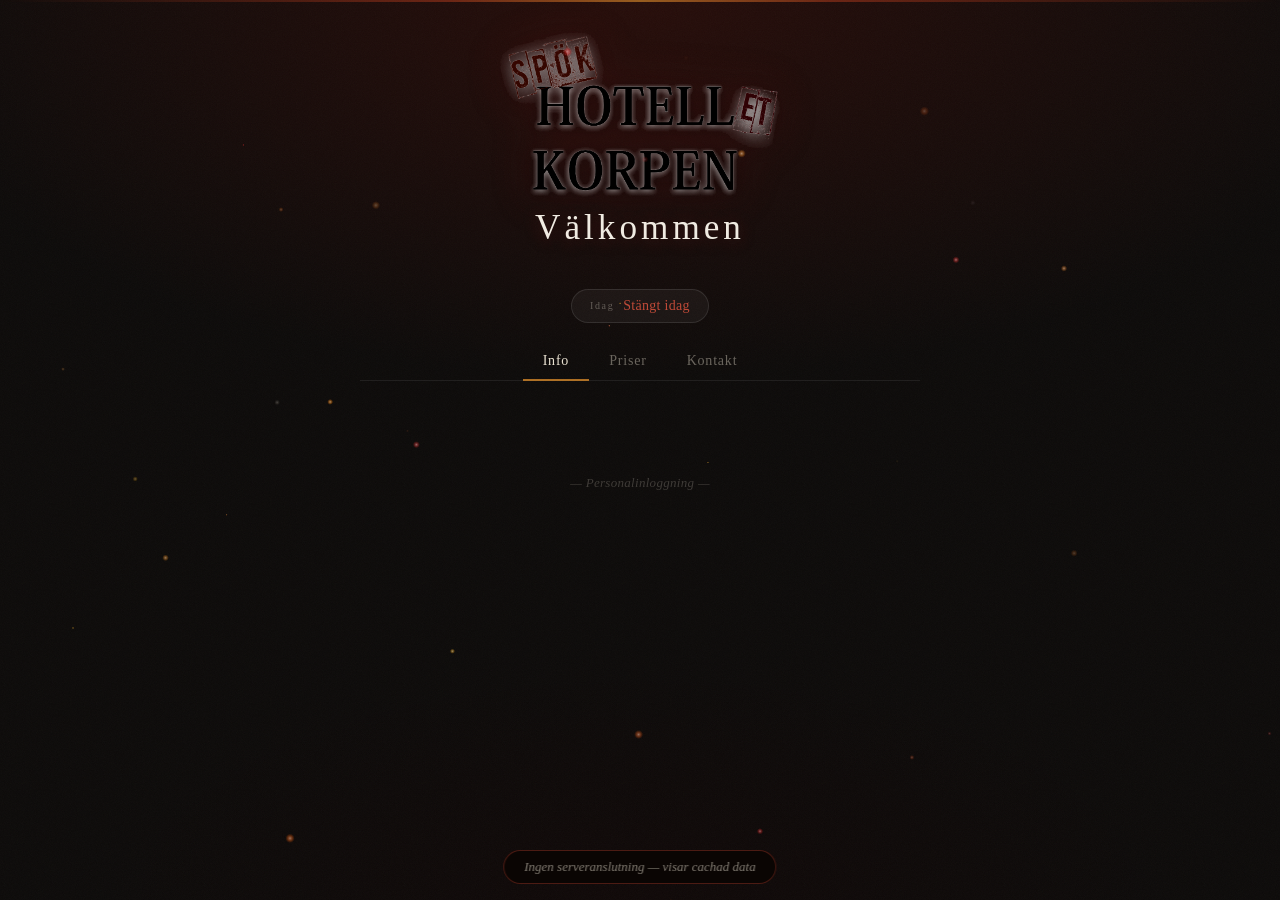
==== commit f26f9853: "Add files via upload" ====
--- a/index.html
+++ b/index.html
@@ -364,32 +364,46 @@
     </div>
 
     <div class="section">
-      <button class="disclosure" type="button" onclick="adminAccordion('displayAdminContent', this); loadDisplayAdminStatus()">Visa Kundskärm</button>
+      <button class="disclosure" type="button" onclick="adminAccordion('displayAdminContent', this); loadDisplayAdminStatus()">Visa Skärmar &amp; Enheter</button>
       <div id="displayAdminContent" class="content">
-        <div id="displayAdminStatus" class="muted" style="margin-bottom:10px;">–</div>
-        <button id="displayAdminDisconnectBtn" class="btn btn-danger" style="display:none" onclick="adminDisconnectDisplay()">Koppla från</button>
-        <h4>Swish-nummer</h4>
-        <div class="row" style="gap:8px;">
-          <input id="swishNumberInput" class="input" placeholder="t.ex. 1234567890" style="flex:1;">
-          <button class="btn btn-green" onclick="saveSwishNumber()">Spara</button>
-        </div>
-        <div id="swishNumberConfirm" style="display:none;color:#6f6;font-style:italic;font-size:12px;margin-top:6px;font-family:'IM Fell English',serif;">Sparat!</div>
-        <h4>Info-slides (kötidsdisplay)</h4>
-        <div class="tiny muted" style="margin-bottom:6px;">Varje del visas som en egen informationssida i displayen. Separera med <strong>|</strong></div>
-        <div class="row" style="gap:8px;">
-          <input id="displayTickerInput" class="input" placeholder="t.ex. Välkommen! | Kort film ca 30 min" style="flex:1;">
-          <button class="btn btn-green" onclick="saveDisplayTicker()">Spara</button>
-        </div>
-        <div id="displayTickerConfirm" style="display:none;color:#6f6;font-style:italic;font-size:12px;margin-top:6px;font-family:'IM Fell English',serif;">Sparat!</div>
-        <h4 style="margin-top:16px;">Bildslides (kötidsdisplay)</h4>
-        <div class="tiny muted" style="margin-bottom:6px;">En bild-URL per rad. Bilderna visas som helskärmsslides i displayen.</div>
-        <div style="display:flex;flex-direction:column;gap:8px;">
-          <textarea id="displayImagesInput" class="admin-textarea" rows="4" placeholder="https://example.com/bild1.jpg&#10;https://example.com/bild2.png"></textarea>
-          <div style="display:flex;justify-content:flex-end;">
-            <button class="btn btn-green" onclick="saveDisplayImages()">Spara</button>
-          </div>
-        </div>
-        <div id="displayImagesConfirm" style="display:none;color:#6f6;font-style:italic;font-size:12px;margin-top:6px;font-family:'IM Fell English',serif;">Sparat!</div>
+        <div style="display:flex;gap:0;border-bottom:1px solid rgba(232,224,208,0.12);margin-bottom:16px;">
+          <button id="displayTab_enheter" onclick="selectDisplayTab('enheter')" style="background:none;border:none;border-bottom:2px solid #d4872a;color:#f0ebe2;font-family:'IM Fell English SC',serif;font-size:13px;padding:6px 16px 8px;cursor:pointer;letter-spacing:0.5px;">Kassaenheter</button>
+          <button id="displayTab_kundskarm" onclick="selectDisplayTab('kundskarm')" style="background:none;border:none;border-bottom:2px solid transparent;color:rgba(232,224,208,0.45);font-family:'IM Fell English SC',serif;font-size:13px;padding:6px 16px 8px;cursor:pointer;letter-spacing:0.5px;">Kundskärm</button>
+        </div>
+
+        <div id="displayPanel_enheter">
+          <div class="tiny muted" style="margin-bottom:10px;">Endast registrerade enheter kan använda kassan. Logga in som admin på en enhet och registrera den här.</div>
+          <div id="devicesAdminList"></div>
+          <button id="registerThisDeviceBtn" class="btn btn-green" onclick="registerThisDevice()" style="display:none;">Registrera denna enhet som kassaenhet</button>
+          <div id="deviceRegisteredNote" class="tiny" style="display:none;color:rgba(100,200,100,0.8);margin-top:6px;">✓ Denna enhet är registrerad som kassaenhet</div>
+        </div>
+
+        <div id="displayPanel_kundskarm" style="display:none;">
+          <div id="displayAdminStatus" class="muted" style="margin-bottom:10px;">–</div>
+          <button id="displayAdminDisconnectBtn" class="btn btn-danger" style="display:none" onclick="adminDisconnectDisplay()">Koppla från</button>
+          <h4>Swish-nummer</h4>
+          <div class="row" style="gap:8px;">
+            <input id="swishNumberInput" class="input" placeholder="t.ex. 1234567890" style="flex:1;">
+            <button class="btn btn-green" onclick="saveSwishNumber()">Spara</button>
+          </div>
+          <div id="swishNumberConfirm" style="display:none;color:#6f6;font-style:italic;font-size:12px;margin-top:6px;font-family:'IM Fell English',serif;">Sparat!</div>
+          <h4 style="margin-top:16px;">Info-slides (kötidsdisplay)</h4>
+          <div class="tiny muted" style="margin-bottom:6px;">Varje del visas som en egen informationssida i displayen. Separera med <strong>|</strong></div>
+          <div class="row" style="gap:8px;">
+            <input id="displayTickerInput" class="input" placeholder="t.ex. Välkommen! | Kort film ca 30 min" style="flex:1;">
+            <button class="btn btn-green" onclick="saveDisplayTicker()">Spara</button>
+          </div>
+          <div id="displayTickerConfirm" style="display:none;color:#6f6;font-style:italic;font-size:12px;margin-top:6px;font-family:'IM Fell English',serif;">Sparat!</div>
+          <h4 style="margin-top:16px;">Bildslides (kötidsdisplay)</h4>
+          <div class="tiny muted" style="margin-bottom:6px;">En bild-URL per rad. Bilderna visas som helskärmsslides i displayen.</div>
+          <div style="display:flex;flex-direction:column;gap:8px;">
+            <textarea id="displayImagesInput" class="admin-textarea" rows="4" placeholder="https://example.com/bild1.jpg&#10;https://example.com/bild2.png"></textarea>
+            <div style="display:flex;justify-content:flex-end;">
+              <button class="btn btn-green" onclick="saveDisplayImages()">Spara</button>
+            </div>
+          </div>
+          <div id="displayImagesConfirm" style="display:none;color:#6f6;font-style:italic;font-size:12px;margin-top:6px;font-family:'IM Fell English',serif;">Sparat!</div>
+        </div>
       </div>
     </div>
 
@@ -604,6 +618,7 @@
     <h1><button id="displayBtn" onclick="toggleDisplayBtn()" title="Koppla kundskärm" aria-label="Koppla kundskärm"><svg width="13" height="11" viewBox="0 0 26 22" fill="none" stroke="currentColor" stroke-width="2.2" stroke-linecap="round" stroke-linejoin="round"><rect x="1" y="1" width="24" height="16" rx="2"/><path d="M9 21h8M13 17v4"/></svg></button>Spökhotellet Korpen<button id="kassaLockBtn" onclick="lockKassa()" title="Lås kassan" aria-label="Lås kassan"><svg width="11" height="13" viewBox="0 0 22 26" fill="none" stroke="currentColor" stroke-width="2.2" stroke-linecap="round" stroke-linejoin="round"><rect x="3" y="11" width="16" height="13" rx="2"/><path d="M7 11V7a4 4 0 0 1 8 0v4"/></svg></button><button id="kbHelpBtn" onclick="toggleKbHelp()" title="Tangentbordsgenvägar" aria-label="Visa tangentbordsgenvägar">?</button></h1>
     <div style="text-align:center;margin:-10px 0 12px;"><span id="kassaClock" style="font-family:monospace;font-size:13px;opacity:0.35;letter-spacing:0.5px;"></span></div>
     <div id="closedMessage">Kassan är stängd</div>
+    <div id="deviceNotRegisteredMessage">Denna enhet är inte registrerad som kassaenhet</div>
     <div class="products"></div>
     <button id="discountBtn" title="Använd 50% rabatt en gång på denna kund">50% rabatt (1 gång)</button>
     <div id="cartFooter">
--- a/app.css
+++ b/app.css
@@ -612,6 +612,15 @@
       color: #ff4444;
       text-align: center;
       font-size: 24px;
+      font-weight: 700;
+      margin: 16px 0;
+      font-family: 'IM Fell English SC', serif;
+    }
+    #deviceNotRegisteredMessage {
+      display: none;
+      color: #d4872a;
+      text-align: center;
+      font-size: 18px;
       font-weight: 700;
       margin: 16px 0;
       font-family: 'IM Fell English SC', serif;
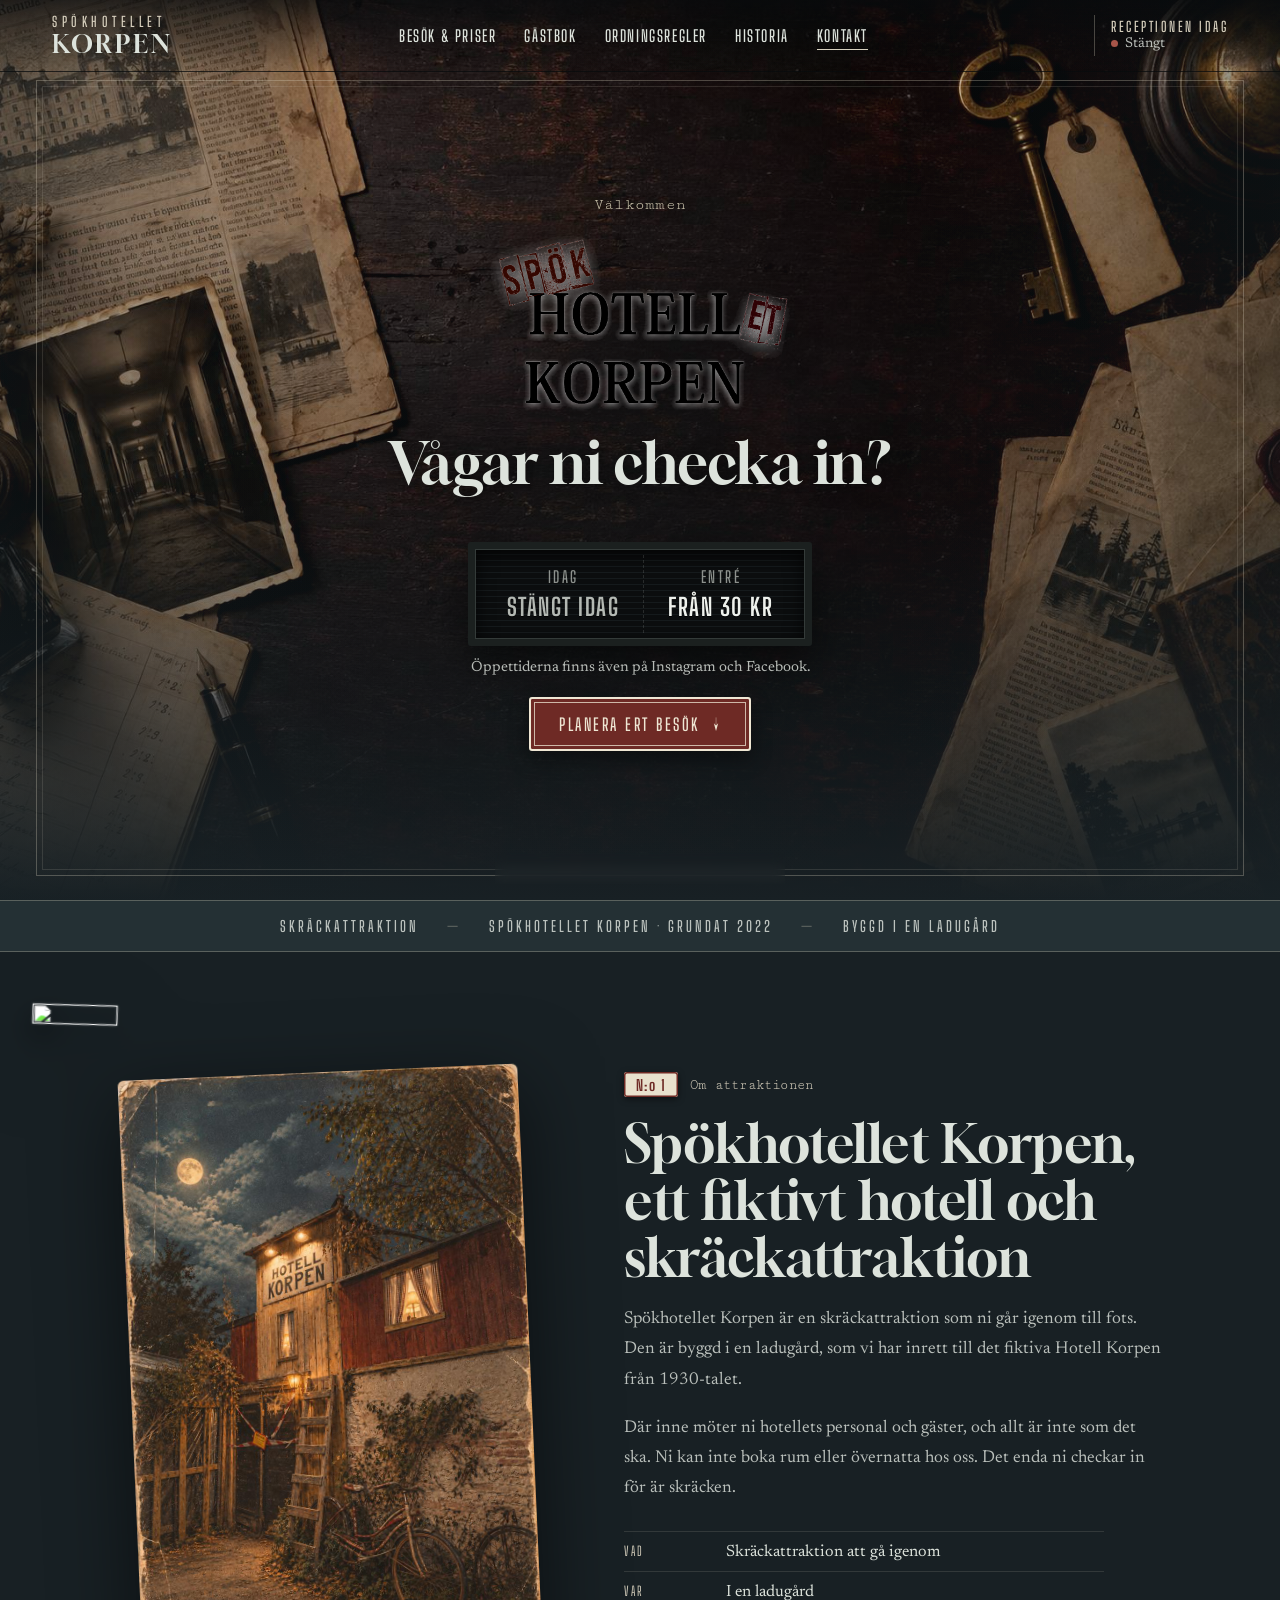
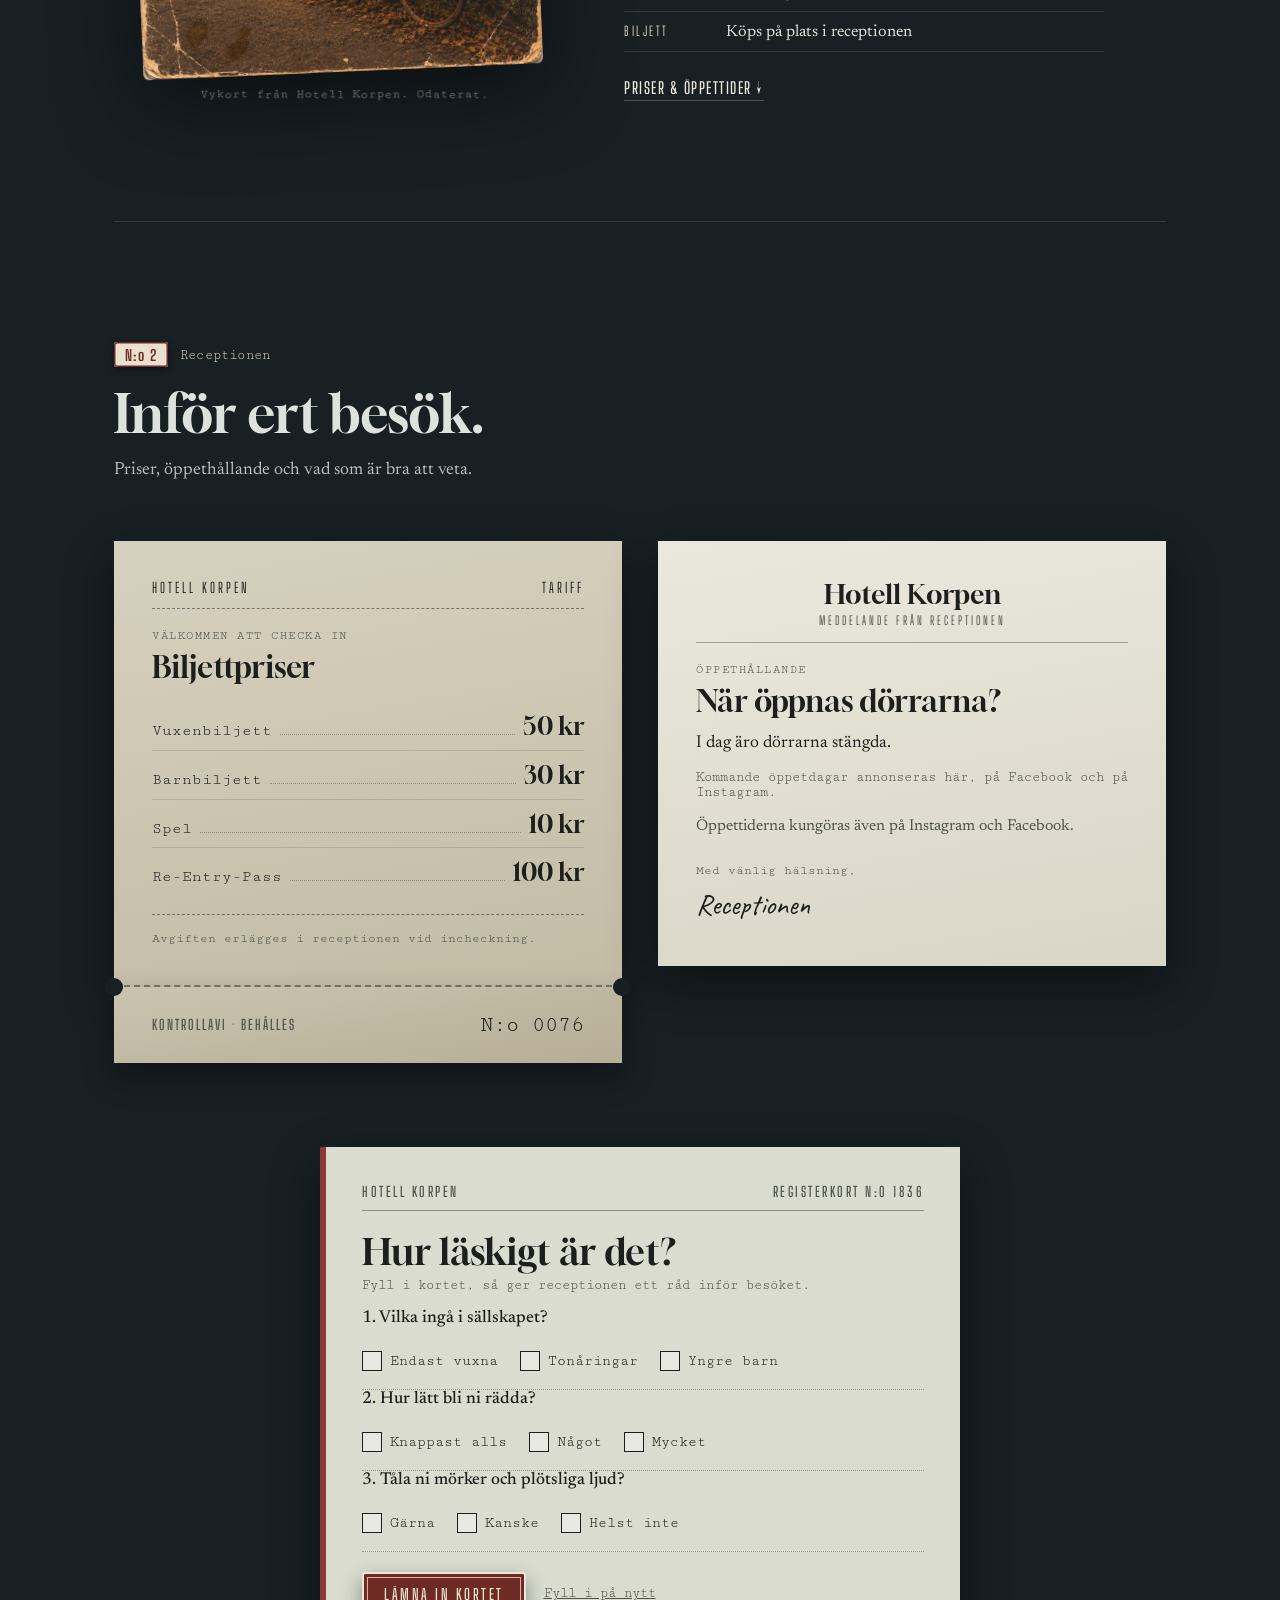
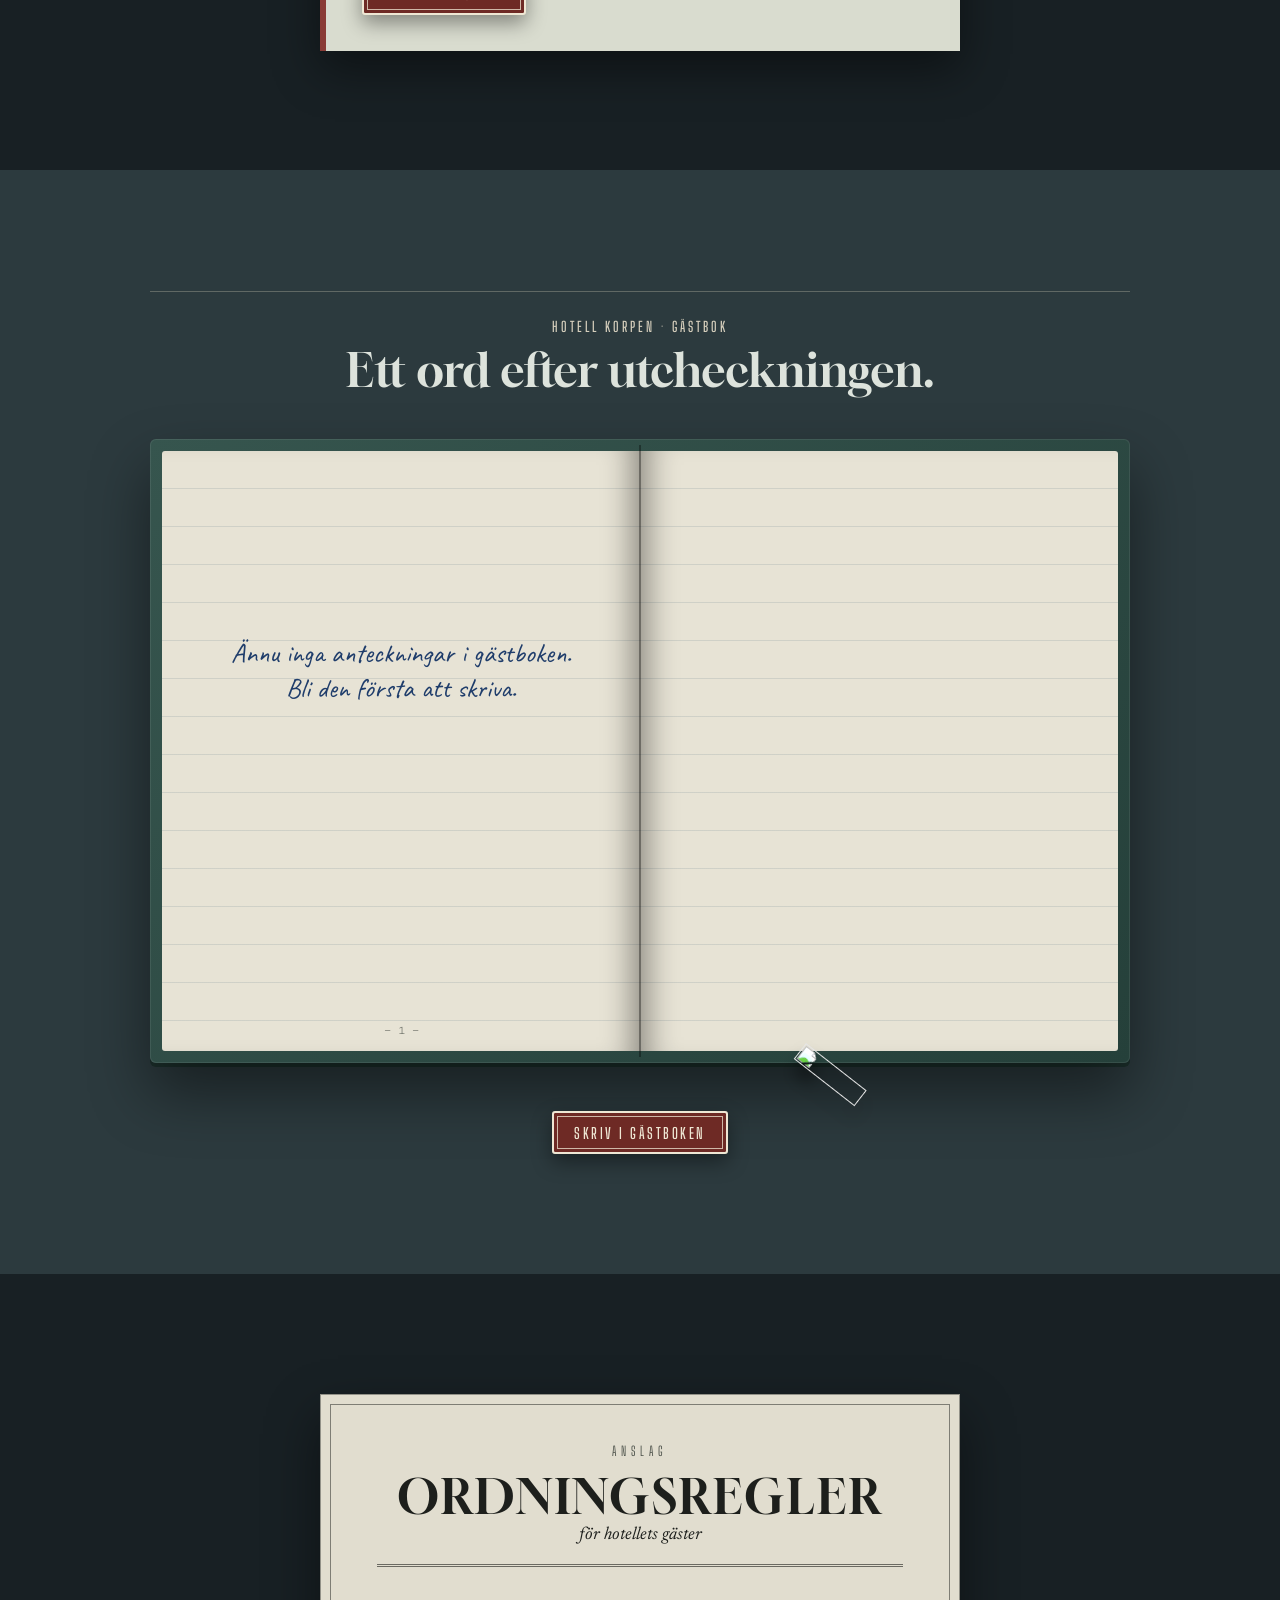
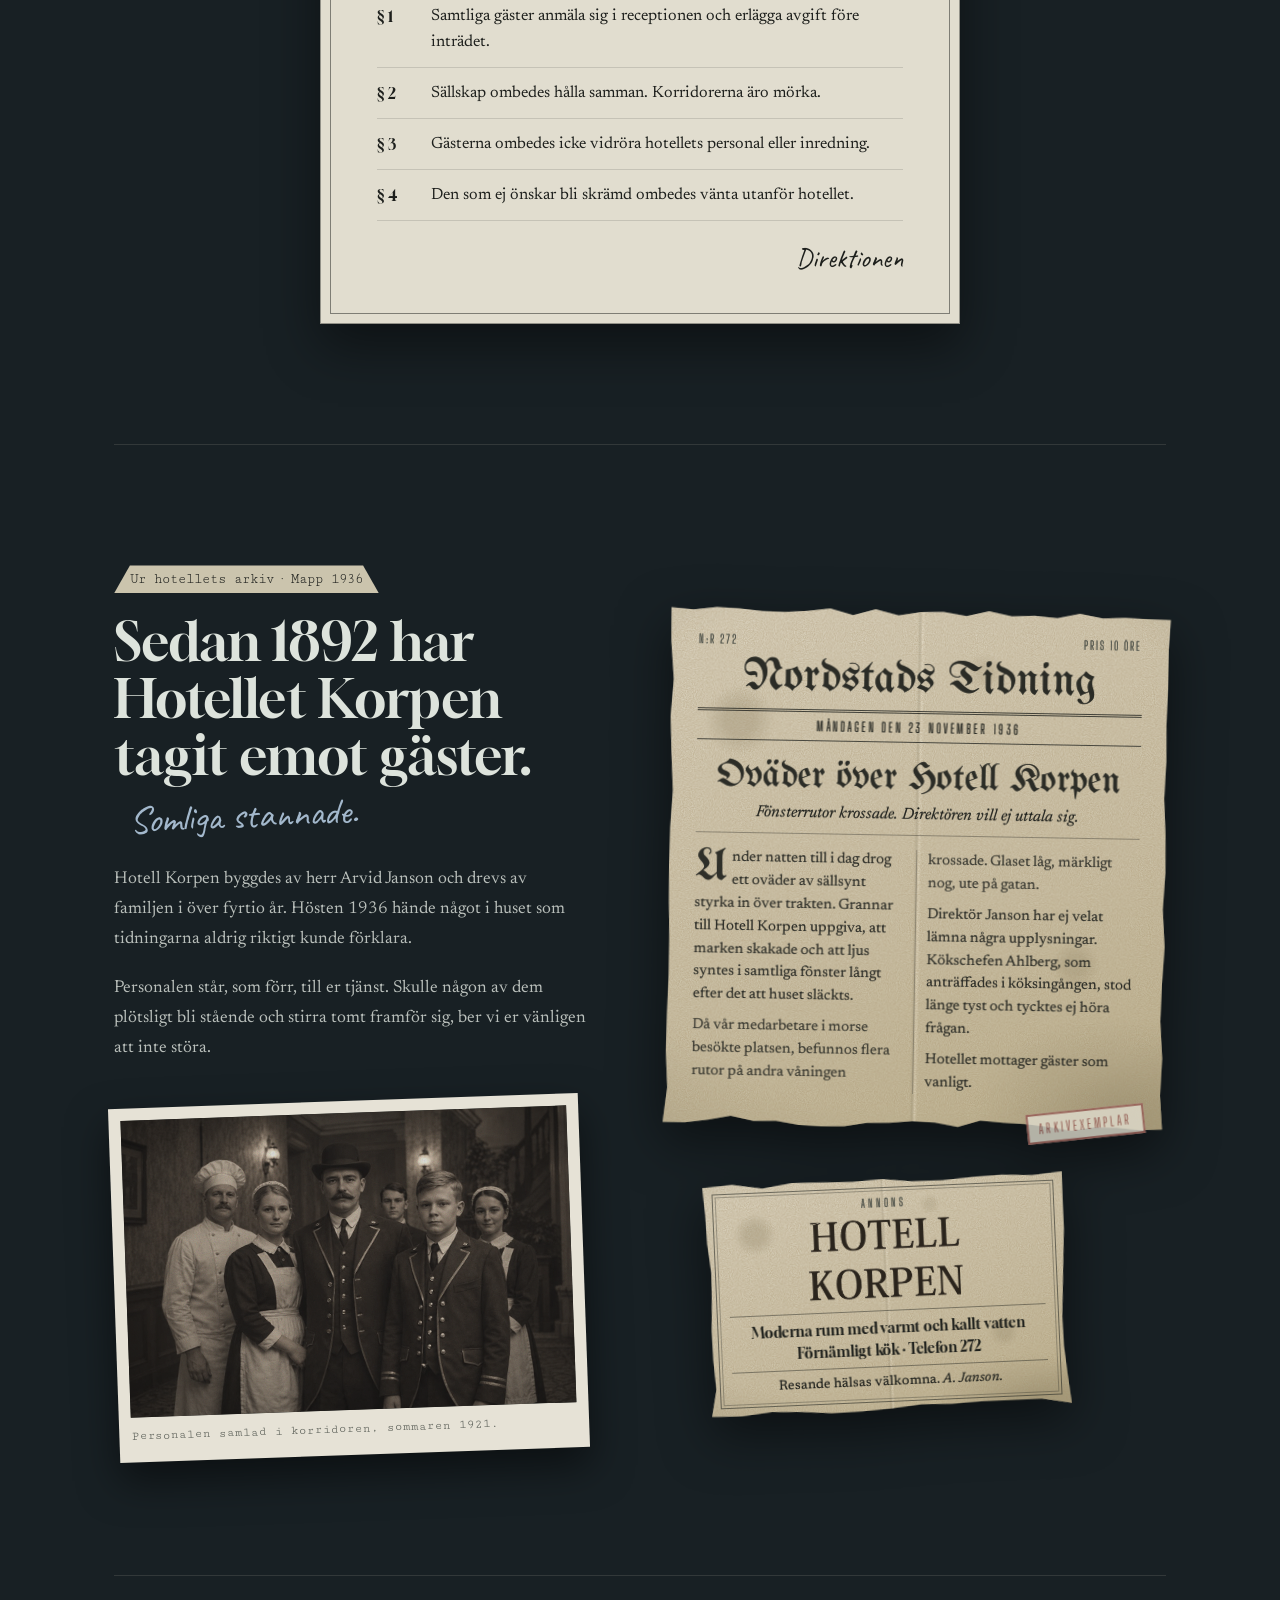
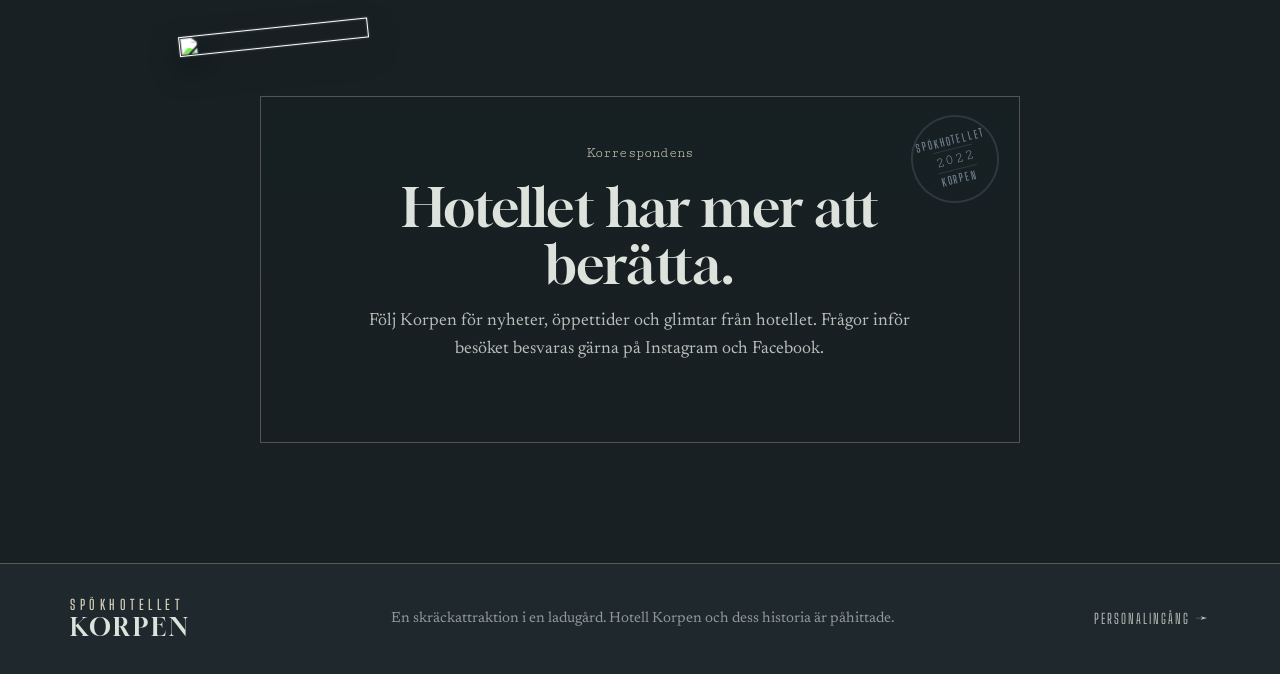
==== commit 2f12526c: "Add files via upload nya sidan" ====
--- a/index.html
+++ b/index.html
@@ -3,27 +3,28 @@
 <head>
   <meta charset="UTF-8" />
   <meta name="viewport" content="width=device-width, initial-scale=1.0" />
-  <title>Spökhotellet Korpen</title>
-  <meta name="description" content="En skräckupplevelse du sent glömmer. Vågar du checka in på Spökhotellet Korpen?">
-  <meta property="og:title" content="Spökhotellet Korpen">
-  <meta property="og:description" content="En skräckupplevelse du sent glömmer. Vågar du checka in?">
-  <meta property="og:image" content="korpen.png">
+  <title>Spökhotellet Korpen – skräckattraktion i en ladugård</title>
+  <meta name="description" content="Spökhotellet Korpen är en skräckattraktion byggd i en ladugård. Vågar du checka in på ett hotell som inte borde finnas?">
+  <meta property="og:title" content="Spökhotellet Korpen – skräckattraktion">
+  <meta property="og:description" content="En skräckattraktion byggd i en ladugård. Vågar du checka in?">
+  <meta property="og:image" content="https://spokhotellet.github.io/hotellarkiv-1936.jpg">
+  <meta property="og:url" content="https://spokhotellet.github.io/">
   <meta property="og:type" content="website">
-  <link href="https://fonts.googleapis.com/css2?family=IM+Fell+English+SC&family=IM+Fell+English:ital@0;1&display=swap" rel="stylesheet">
-  <link rel="icon" type="image/png" sizes="32x32" href="favicon.png">
-  <link rel="icon" type="image/png" sizes="16x16" href="favicon.png">
-  <link rel="shortcut icon" href="favicon.png">
-  <link rel="apple-touch-icon" href="apple-touch-icon.png">
-  <meta name="theme-color" content="#0a0a0a">
+  <meta property="og:locale" content="sv_SE">
+  <meta name="twitter:card" content="summary_large_image">
+  <link rel="canonical" href="https://spokhotellet.github.io/">
+  <link rel="preconnect" href="https://fonts.googleapis.com">
+  <link rel="preconnect" href="https://fonts.gstatic.com" crossorigin>
+  <link rel="preconnect" href="https://script.google.com">
+  <link rel="preconnect" href="https://cdn.jsdelivr.net" crossorigin>
+  <link rel="preload" as="image" href="hotellarkiv-1936.jpg" media="(min-width: 801px)">
+  <link rel="preload" as="image" href="hotellarkiv-1936-mobil.jpg" media="(max-width: 800px)">
+  <link href="https://fonts.googleapis.com/css2?family=Big+Shoulders+Display:wght@500;600;700&family=Cutive+Mono&family=Gloock&family=Caveat:wght@500;600&family=Newsreader:ital,opsz,wght@0,6..72,400;0,6..72,500;1,6..72,400&family=UnifrakturMaguntia&display=swap" rel="stylesheet">
+  <link rel="icon" type="image/png" sizes="64x64" href="favicon.png">
+  <link rel="apple-touch-icon" sizes="180x180" href="apple-touch-icon.png">
+  <meta name="theme-color" content="#182024">
   <link rel="stylesheet" href="app.css">
-  <style>
-    @keyframes guestHiddenFill {
-      from { transform: scaleX(0); }
-      to   { transform: scaleX(1); }
-    }
-    #guestHiddenBar { animation: none; }
-    #guestHiddenBar.filling { animation: guestHiddenFill var(--fill-dur, 0.5s) cubic-bezier(0.4,0,0.2,1) forwards; }
-  </style>
+  <link rel="stylesheet" href="lager.css">
 </head>
 
 <body>
@@ -35,7 +36,7 @@
   <div id="offlineBanner">Ingen serveranslutning — visar cachad data</div>
 
   <!-- Save error banner -->
-  <div id="saveErrorBanner" role="alert" style="display:none">
+  <div id="saveErrorBanner" role="alert" style="display:none;">
     <span id="saveErrorMsg"></span>
     <button onclick="hideSaveError()">OK</button>
   </div>
@@ -53,10 +54,10 @@
     <div class="login-box">
       <button class="login-close" onclick="closeLoginModal()" aria-label="Stäng">✕</button>
       <div class="login-logo">
-        <img src="korpen.png" alt="Spökhotellet Korpen" class="login-logo-img" onerror="this.style.display='none'">
+        <img src="korpen.png" alt="Spökhotellet Korpen" class="login-logo-img" width="974" height="573" loading="lazy" decoding="async" onerror="this.style.display='none'">
       </div>
       <h2 class="login-title" id="loginTitle">Spökhotellet Korpen</h2>
-      <p class="login-subtitle">Ange ditt lösenord för att fortsätta</p>
+      <p class="login-subtitle">Personalingång. Ange namn och lösenord.</p>
       <div class="login-field">
         <label class="login-label" for="loginNameInput">Namn</label>
         <input type="text" id="loginNameInput" class="login-input" placeholder="Ditt namn" autocomplete="username" autocorrect="off" autocapitalize="words" spellcheck="false">
@@ -67,233 +68,455 @@
       </div>
       <div class="login-error" id="loginError" role="alert"></div>
       <button class="login-submit" onclick="submitLogin()">Träd in</button>
-      <p class="login-hint">Gäster behöver inte logga in</p>
-    </div>
-  </div>
-
-  <!-- ===== TOPBAR ===== -->
+      <p class="login-hint">Gäster behöva ej logga in.</p>
+    </div>
+  </div>
+
+  <!-- ===== TOPPRAD FÖR PERSONALEN: meny, dagens status och användare ===== -->
   <div class="topbar">
-    <div id="queueTopbar" class="status clickable" onclick="maybeEditQueueTime(event)">
-      <span id="queueAutoSymbol" style="font-size:0.6em;opacity:0.3;margin-right:2px;vertical-align:middle;line-height:1;"></span>Kö: <span id="queueTimeText">Ingen info</span>
-    </div>
-    <div class="status" id="openBlock">
-      <span class="open-label">Öppet idag:</span>
-      <span id="openHoursText" class="open-time clickable" onclick="maybeEditHours(event)">Ingen info</span>
+    <span class="tb-brand" aria-hidden="true"><span>Spökhotellet</span>Korpen</span>
+    <nav id="staffNav" class="staff-nav" aria-label="Personalmeny" hidden>
+      <button type="button" data-go="profile"><svg viewBox="0 0 24 24" aria-hidden="true"><circle cx="12" cy="8" r="4"/><path d="M4 21c1.5-4 4.5-6 8-6s6.5 2 8 6"/></svg><span>Min sida</span><i class="sn-badge" id="snProfileBadge" hidden></i></button>
+      <button type="button" data-go="kassa" id="snKassa"><svg viewBox="0 0 24 24" aria-hidden="true"><rect x="3" y="9" width="18" height="11" rx="1"/><path d="M7 9V5h10v4M7 14h2M11 14h2M15 14h2M7 17h10"/></svg><span>Kassa</span></button>
+      <button type="button" data-go="inslapp" id="snInslapp"><svg viewBox="0 0 24 24" aria-hidden="true"><path d="M5 21V4h11v17M16 7l3 1v13M3 21h18"/><circle cx="13" cy="13" r="0.9" fill="currentColor"/></svg><span>Insläpp</span></button>
+      <button type="button" data-go="stats"><svg viewBox="0 0 24 24" aria-hidden="true"><path d="M4 20V10M10 20V4M16 20v-7M22 20H2"/></svg><span>Statistik</span></button>
+      <button type="button" data-go="admin" id="snAdmin"><svg viewBox="0 0 24 24" aria-hidden="true"><path d="M5 3h11l3 3v15H5z"/><path d="M9 8h6M9 12h6M9 16h4"/></svg><span>Hantera</span><i class="sn-badge" id="snAdminBadge" hidden></i></button>
+    </nav>
+    <div class="tb-status">
+      <button type="button" class="tb-chip" id="openBlock" onclick="maybeEditHours(event)" aria-label="Dagens öppettid"><span class="status-dot dead" id="tbOpenDot"></span><span class="open-label">Idag</span> <span id="openHoursText" class="open-time">Ingen info</span></button>
+      <button type="button" class="tb-chip" id="queueTopbar" onclick="maybeEditQueueTime(event)" aria-label="Kötid"><span class="open-label">Kö</span> <span id="queueTimeText">Ingen info</span><span id="queueAutoSymbol" class="tb-auto" title="Räknas automatiskt"></span></button>
     </div>
     <div class="user-menu">
       <button id="loginBtn" onclick="openLoginModal()" style="display:inline-block;">Logga in</button>
-      <button id="logoutBtn" style="display:none;position:relative;">
-        <span id="msgBadgeDot" class="msg-badge-dot" style="display:none;position:absolute;top:5px;right:5px;margin:0;"></span>
-        <div id="logoutName">Namn</div>
-        <div style="font-size:11px;color:rgba(232,224,208,0.5);font-family:'IM Fell English',serif;font-style:italic;">Meny</div>
-      </button>
+      <button id="logoutBtn" style="display:none;" aria-haspopup="true"><span id="logoutName">Namn</span><svg width="10" height="7" viewBox="0 0 10 7" fill="none" stroke="currentColor" stroke-width="1.6" stroke-linecap="round" aria-hidden="true"><path d="M1 1l4 4 4-4"/></svg><span id="msgBadgeDot" hidden></span></button>
       <div id="userDropdown" class="dropdown">
-        <a href="#" id="kassaLink" onclick="selectMenu('kassa');return false;">Kassa</a>
-        <a href="#" onclick="selectMenu('profile');return false;" style="display:flex;align-items:center;justify-content:space-between;gap:8px;">Min sida<span class="msg-badge-dot" id="dropdownProfileBadge" style="display:none;position:static;margin:0;"></span></a>
-        <a href="#" onclick="selectMenu('stats');return false;">Statistik</a>
-        <a href="#" id="adminLink" onclick="selectMenu('admin');return false;">Hantera</a>
-        <a href="#" id="ticketsLink" onclick="openRecentTicketsFull();hideDropdown();return false;">Insläpp</a>
         <a href="#" onclick="selectMenu('logout');return false;">Logga ut</a>
       </div>
     </div>
   </div>
 
-  <!-- ===== LOADING OVERLAY ===== -->
-  <div id="welcomeLoading" aria-hidden="true">
-    <div class="wl-ember"></div>
-    <p class="wl-text">laddar…</p>
-  </div>
-
-  <!-- ===== VÄLKOMST ===== -->
+  <!-- ===== LADDSKÄRM (visas bara när inga cachade uppgifter finns) ===== -->
+  <div id="welcomeLoading" role="status" aria-live="polite" hidden>
+    <div class="wl-card">
+      <svg class="wl-key" viewBox="0 0 64 64" fill="none" stroke="currentColor" stroke-width="1.3" aria-hidden="true"><circle cx="18" cy="18" r="10"/><circle cx="18" cy="18" r="4"/><path d="M25 25l24 24M36 36l5-5M42 42l5-5"/></svg>
+      <div class="wl-word"><span>Spökhotellet</span><strong>Korpen</strong></div>
+      <div class="wl-bar" aria-hidden="true"><span></span></div>
+      <p class="wl-text">Ett ögonblick. Receptionen hämtar dagens uppgifter…</p>
+    </div>
+  </div>
+
+  <!-- ===== GÄSTSIDAN ===== -->
   <div class="welcome-message" id="welcomeMessage">
-    <div class="welcome-inner">
-
-      <!-- Hero -->
+
+    <a class="gh-skip" href="#om">Till innehållet</a>
+
+    <!-- Toppmeny som följer med vid scroll -->
+    <header class="gh-nav" id="ghNav">
+      <div class="gh-progress" id="ghProgress" aria-hidden="true"></div>
+      <div class="gh-nav-inner">
+        <a class="gh-brand" href="#top" aria-label="Spökhotellet Korpen – till början">
+          <span class="gh-brand-top">Spökhotellet</span>
+          <span class="gh-brand-main">Korpen</span>
+        </a>
+        <nav class="gh-links" id="ghLinks" aria-label="Huvudmeny">
+          <a href="#besok" data-spy="besok">Besök &amp; priser</a>
+          <a href="#gastbok" data-spy="gastbok">Gästbok</a>
+          <a href="#regler" data-spy="regler">Ordningsregler</a>
+          <a href="#arkiv" data-spy="arkiv">Historia</a>
+          <a href="#kontakt" data-spy="kontakt">Kontakt</a>
+          <button type="button" class="gh-links-staff" onclick="openLoginModal()">Personalingång</button>
+        </nav>
+        <div class="gh-actions">
+          <a class="gh-status" id="ghStatus" href="#besok" aria-live="polite">
+            <span class="gh-status-label">Receptionen idag</span>
+            <span class="gh-status-value"><span class="status-dot dead" id="ghStatusDot"></span><span id="ghStatusText">–</span></span>
+          </a>
+          <button type="button" class="gh-burger" id="ghBurger" aria-expanded="false" aria-controls="ghLinks" aria-label="Öppna menyn">
+            <span></span><span></span><span></span>
+          </button>
+        </div>
+      </div>
+    </header>
+
+    <!-- Hero -->
+    <section class="gh-hero" id="top">
+      <div class="gh-hero-frame" aria-hidden="true"></div>
+      <!-- EXPERIMENT: dammlager i hero (lager.css), reserv när three.js-scenen inte körs. Stäng av med ?lager=av -->
+      <div class="lx-scene" aria-hidden="true">
+        <div class="lx-layer lx-dust"></div>
+      </div>
       <div class="welcome-hero">
-        <img id="welcomeKorpenLogo" src="korpen.png" alt="Spökhotellet Korpen" onerror="this.style.display='none'">
         <p class="welcome-hotel-name" id="welcomeHotelName">Välkommen</p>
+        <img id="welcomeKorpenLogo" src="korpen.png" alt="Spökhotellet Korpen" width="974" height="573" fetchpriority="high" onerror="this.style.display='none'">
+        <p class="gh-hero-title">Vågar ni checka in?</p>
         <h1 id="welcomeHeadline"></h1>
         <p class="welcome-tagline" id="welcomeTagline"></p>
-      </div>
-
-      <!-- Status – alltid synlig ovanför flikarna -->
-      <div class="welcome-status-row" id="welcomeStatusRow">
-        <div class="welcome-status-card">
-          <span class="welcome-status-label">Kötid</span>
-          <span class="welcome-status-value" id="queueTimeDisplay">
-            <span class="status-dot dead"></span>Ingen info
-          </span>
-        </div>
-        <div class="welcome-status-card">
-          <span class="welcome-status-label">Öppet idag</span>
-          <span class="welcome-status-value" id="welcomeOpenHoursText">Ingen info</span>
-        </div>
-      </div>
-      <div id="welcomeAdminBar">
-        <span onclick="maybeEditQueueTime(event)">✎ kötid</span>
-        <span onclick="maybeEditHours(event)">✎ öppettider</span>
-      </div>
-
-      <!-- Välkomsttext & recensioner – ovanför flikarna -->
-      <div id="welcomeInfoText"></div>
-      <div id="welcomeReviews" style="display:none;"></div>
-
-      <!-- Flikar -->
-      <div class="ws-tabs">
-        <button class="ws-tab active" data-tab="info" onclick="showWelcomeTab('info')">Info</button>
-        <button class="ws-tab" data-tab="priser" onclick="showWelcomeTab('priser')">Priser</button>
-        <button class="ws-tab" data-tab="kontakt" onclick="showWelcomeTab('kontakt')">Kontakt</button>
-        <button class="ws-tab" data-tab="oppettider" id="tabOppettider" style="display:none;" onclick="showWelcomeTab('oppettider')">Öppettider</button>
-      </div>
-
-      <!-- Panel: Priser -->
-      <div class="ws-panel" id="panel-priser" style="display:none;">
-        <div class="ws-prices" id="wsPrices"></div>
-      </div>
-
-      <!-- Panel: Info -->
-      <div class="ws-panel" id="panel-info" style="display:none;">
-        <div class="welcome-info-panel" id="welcomeInfoPanel">
-          <div id="welcomeFaqContent"></div>
-        </div>
-      </div>
-
-      <!-- Panel: Öppettider -->
-      <div class="ws-panel" id="panel-oppettider" style="display:none;">
-        <div id="wsOpenDates"></div>
-      </div>
-
-      <!-- Panel: Kontakt -->
-      <div class="ws-panel" id="panel-kontakt" style="display:none;">
-        <div class="welcome-social" id="welcomeSocial">
-          <a id="socialIgBtn" class="social-btn" href="#" target="_blank" rel="noopener" style="display:none;">
-            <svg width="16" height="16" viewBox="0 0 24 24" fill="none" stroke="currentColor" stroke-width="1.8" stroke-linecap="round" stroke-linejoin="round"><rect x="2" y="2" width="20" height="20" rx="5"/><circle cx="12" cy="12" r="4"/><circle cx="17.5" cy="6.5" r="1" fill="currentColor" stroke="none"/></svg>
-            Instagram
-          </a>
-          <a id="socialFbBtn" class="social-btn" href="#" target="_blank" rel="noopener" style="display:none;">
-            <svg width="16" height="16" viewBox="0 0 24 24" fill="currentColor"><path d="M18 2h-3a5 5 0 0 0-5 5v3H7v4h3v8h4v-8h3l1-4h-4V7a1 1 0 0 1 1-1h3z"/></svg>
-            Facebook
-          </a>
-        </div>
-      </div>
-
-      <button class="welcome-staff-btn" onclick="openLoginModal()">
-        — Personalinloggning —
-      </button>
-
-    </div>
-  </div>
-
-  <!-- ===== ÖPPETTIDER (admin) ===== -->
-  <div id="hoursMenu">
-    <label style="font-family:'IM Fell English SC',serif;">Öppettid:</label>
-    <select id="preset" onchange="presetSelected(this.value)">
-      <option value="Stängt">-- Välj --</option>
-      <option value="Stängt">Stängt</option>
-      <option value="10:00–22:00">10:00–22:00</option>
-      <option value="10:00–17:00">10:00–17:00</option>
-      <option value="18:00–21:00">18:00–21:00</option>
-      <option value="custom">Ange själv...</option>
-    </select>
-    <input id="customHours" class="input" placeholder="16:30–20:00" style="display:none; width:260px;" />
-    <button class="btn btn-green" onclick="applyCustomHours()">Spara</button>
-
-    <div style="margin-top:14px; border-top:1px solid rgba(255,255,255,0.08); padding-top:12px;">
-      <label style="font-family:'IM Fell English SC',serif; font-size:13px; display:block; margin-bottom:8px; color:rgba(232,224,208,0.6);">Kommande öppna dagar</label>
-      <div id="openDatesCalendar" style="display:flex; flex-wrap:wrap; gap:6px; margin-bottom:10px; justify-content:center;"></div>
-      <div style="display:flex; gap:6px; align-items:flex-end; flex-wrap:wrap;">
-        <div>
-          <div style="font-size:11px;color:rgba(232,224,208,0.4);margin-bottom:3px;">Datum</div>
-          <input type="date" id="addOpenDateInput" class="input" style="width:145px;" />
-        </div>
-<div>
-          <div style="font-size:11px;color:rgba(232,224,208,0.4);margin-bottom:3px;">Öppettider</div>
-          <select id="addOpenHoursInput" class="input" style="width:140px;">
-            <option value="">-- Välj --</option>
-            <option value="10:00–22:00">10:00–22:00</option>
-            <option value="10:00–17:00">10:00–17:00</option>
-            <option value="18:00–21:00">18:00–21:00</option>
-          </select>
-        </div>
-        <button class="btn btn-green" onclick="addOpenDate()">+ Lägg till</button>
-        <div id="guestHiddenToggle" onclick="toggleGuestHidden()" style="cursor:pointer; margin-left:auto; text-align:center; padding:5px 12px; border-radius:4px; border:1px solid rgba(232,224,208,0.15); background:rgba(232,224,208,0.05); position:relative; overflow:hidden;">
-          <span id="guestHiddenBar" style="position:absolute; bottom:0; left:0; width:100%; height:2px; background:rgba(200,160,50,0.85); transform:scaleX(0); transform-origin:left; border-radius:0 0 4px 4px;"></span>
-          <div style="font-size:13px; font-family:'IM Fell English SC',serif; color:rgba(232,224,208,0.7);">Test</div>
-          <div style="font-size:10px; font-family:'IM Fell English',serif; font-style:italic; color:rgba(232,224,208,0.35); margin-top:1px;">Dölj öppettid för gäster</div>
-        </div>
-      </div>
-      <div id="openDatesSaved" style="display:none; color:#6f6; font-style:italic; font-size:12px; margin-top:6px; font-family:'IM Fell English',serif;">Sparat!</div>
-    </div>
+
+        <!-- Receptionens lägesrapport -->
+        <div class="welcome-status-row" id="welcomeStatusRow">
+          <div class="welcome-status-card">
+            <span class="welcome-status-label">Kötid</span>
+            <span class="welcome-status-value" id="queueTimeDisplay">
+              <span class="status-dot dead"></span>Ingen info
+            </span>
+          </div>
+          <div class="welcome-status-card">
+            <span class="welcome-status-label">Öppet idag</span>
+            <span class="welcome-status-value" id="welcomeOpenHoursText">Ingen info</span>
+          </div>
+          <div class="welcome-status-card gh-price-card" id="ghPriceCard" style="display:none;">
+            <span class="welcome-status-label">Entré</span>
+            <span class="welcome-status-value" id="ghPriceFrom"></span>
+          </div>
+        </div>
+        <p class="gh-hero-social">Öppettiderna finns även på <a class="js-social-ig" target="_blank" rel="noopener">Instagram</a> och <a class="js-social-fb" target="_blank" rel="noopener">Facebook</a>.</p>
+
+        <a class="gh-hero-rating" id="ghHeroRating" href="#gastbok" hidden></a>
+        <div class="gh-hero-actions">
+          <a class="gh-btn" href="#besok">Planera ert besök <span aria-hidden="true">↓</span></a>
+        </div>
+      </div>
+    </section>
+
+    <div class="gh-ribbon" aria-hidden="true">
+      <span>Skräckattraktion</span>
+      <i>—</i>
+      <span>Spökhotellet Korpen · Grundat 2022</span>
+      <i>—</i>
+      <span>Byggd i en ladugård</span>
+    </div>
+
+    <main class="gh-main" id="ghMain">
+
+      <!-- Telegram (säsongsmeddelande från admin, dolt när tomt) -->
+      <aside class="gh-telegram gh-reveal" aria-label="Meddelande från hotellet">
+        <div class="gh-telegram-head">
+          <span class="gh-telegram-org">Telegrafverket</span>
+          <span class="gh-telegram-word">Telegram</span>
+          <span class="gh-telegram-to">Till hotellets gäster</span>
+        </div>
+        <div id="welcomeInfoText"></div>
+      </aside>
+
+      <!-- Om attraktionen -->
+      <section class="gh-section gh-intro" id="om">
+        <figure class="gh-postcard gh-reveal">
+          <img src="vykort-korpen.jpg" alt="Gammalt vykort: Hotell Korpens fasad en månljus höstkväll, med skylten Hotell Korpen, tända fönster, en stege mot väggen och cyklar vid muren." width="800" height="1200" loading="lazy" decoding="async">
+          <figcaption>Vykort från Hotell Korpen. Odaterat.</figcaption>
+          <!-- EXPERIMENT: en korp på väg ut ur vykortet (lager.css) -->
+          <img class="lx-perch lx-perch-postcard" src="lager/korp-vingar-upp.webp" alt="" width="509" height="520" loading="lazy" decoding="async" aria-hidden="true">
+        </figure>
+        <div class="gh-intro-text gh-reveal">
+          <span class="gh-kicker"><span class="gh-plate">N:o 1</span>Om attraktionen</span>
+          <h2 class="gh-title">Spökhotellet Korpen, ett fiktivt hotell och skräckattraktion</h2>
+          <p>Spökhotellet Korpen är en skräckattraktion som ni går igenom till fots. Den är byggd i en ladugård, som vi har inrett till det fiktiva Hotell Korpen från 1930‑talet.</p>
+          <p>Där inne möter ni hotellets personal och gäster, och allt är inte som det ska. Ni kan inte boka rum eller övernatta hos oss. Det enda ni checkar in för är skräcken.</p>
+          <ul class="gh-facts">
+            <li><span>Vad</span>Skräckattraktion att gå igenom</li>
+            <li><span>Var</span>I en ladugård</li>
+            <li><span>Biljett</span>Köps på plats i receptionen</li>
+          </ul>
+          <a class="gh-link gh-intro-link" href="#besok">Priser &amp; öppettider ↓</a>
+        </div>
+      </section>
+
+      <!-- Besök & priser -->
+      <section class="gh-section" id="besok">
+        <header class="gh-section-head gh-reveal">
+          <span class="gh-kicker"><span class="gh-plate">N:o 2</span>Receptionen</span>
+          <h2 class="gh-title">Inför ert besök.</h2>
+          <p class="gh-sub">Priser, öppethållande och vad som är bra att veta.</p>
+        </header>
+        <div class="gh-visit">
+          <div class="gh-ticket gh-reveal">
+            <div class="gh-tariff">
+              <div class="gh-tariff-head"><span>Hotell Korpen</span><span>Tariff</span></div>
+              <span class="gh-card-kicker">Välkommen att checka in</span>
+              <h3 class="gh-card-title">Biljettpriser</h3>
+              <div class="ws-prices" id="wsPrices"></div>
+              <p class="gh-tariff-note">Avgiften erlägges i receptionen vid incheckning.</p>
+            </div>
+            <div class="gh-stub-slot">
+              <button type="button" class="gh-stub" id="ghStub" aria-label="Kontrollavi">
+                <span class="gh-stub-face gh-stub-front"><span class="gh-stub-kicker">Kontrollavi · behålles</span><span class="gh-stub-no">N:o <span id="ghStubNo">0001</span></span></span>
+                <span class="gh-stub-face gh-stub-back" aria-hidden="true">HJÄLP!</span>
+              </button>
+            </div>
+          </div>
+          <div class="gh-letter gh-reveal">
+            <div class="gh-letter-head">
+              <span class="gh-letter-name">Hotell Korpen</span>
+              <span class="gh-letter-sub">Meddelande från receptionen</span>
+            </div>
+            <span class="gh-card-kicker">Öppethållande</span>
+            <h3 class="gh-card-title">När öppnas dörrarna?</h3>
+            <p class="gh-letter-today"><span id="ghLetterToday">–</span></p>
+            <div id="wsOpenDates"></div>
+            <p class="gh-letter-social">Öppettiderna kungöras även på <a class="js-social-ig" target="_blank" rel="noopener">Instagram</a> och <a class="js-social-fb" target="_blank" rel="noopener">Facebook</a>.</p>
+            <p class="gh-letter-sign">Med vänlig hälsning,<br><em>Receptionen</em></p>
+          </div>
+        </div>
+        <div class="gh-faq gh-reveal" id="fragor">
+          <h3 class="gh-faq-title">Bra att veta före ankomsten</h3>
+          <div class="welcome-info-panel" id="welcomeInfoPanel">
+            <div id="welcomeFaqContent"></div>
+          </div>
+        </div>
+
+        <!-- Hur läskigt är det? Ett registerkort som gästen fyller i -->
+        <form class="gh-regcard gh-reveal" id="ghQuiz" aria-labelledby="ghQuizTitle">
+          <div class="gh-regcard-head">
+            <span>Hotell Korpen</span>
+            <span>Registerkort N:o <span id="ghQuizNo">—</span></span>
+          </div>
+          <h3 class="gh-regcard-title" id="ghQuizTitle">Hur läskigt är det?</h3>
+          <p class="gh-regcard-lead">Fyll i kortet, så ger receptionen ett råd inför besöket.</p>
+          <fieldset class="gh-regcard-q">
+            <legend>1. Vilka ingå i sällskapet?</legend>
+            <label><input type="radio" name="who" value="0"><span>Endast vuxna</span></label>
+            <label><input type="radio" name="who" value="1"><span>Tonåringar</span></label>
+            <label><input type="radio" name="who" value="2"><span>Yngre barn</span></label>
+          </fieldset>
+          <fieldset class="gh-regcard-q">
+            <legend>2. Hur lätt bli ni rädda?</legend>
+            <label><input type="radio" name="fear" value="0"><span>Knappast alls</span></label>
+            <label><input type="radio" name="fear" value="1"><span>Något</span></label>
+            <label><input type="radio" name="fear" value="2"><span>Mycket</span></label>
+          </fieldset>
+          <fieldset class="gh-regcard-q">
+            <legend>3. Tåla ni mörker och plötsliga ljud?</legend>
+            <label><input type="radio" name="dark" value="0"><span>Gärna</span></label>
+            <label><input type="radio" name="dark" value="1"><span>Kanske</span></label>
+            <label><input type="radio" name="dark" value="2"><span>Helst inte</span></label>
+          </fieldset>
+          <div class="gh-regcard-result" id="ghQuizResult" aria-live="polite" hidden></div>
+          <div class="gh-regcard-foot">
+            <button type="submit" class="gh-btn gh-btn-small">Lämna in kortet</button>
+            <button type="reset" class="gh-regcard-reset">Fyll i på nytt</button>
+          </div>
+        </form>
+      </section>
+
+      <!-- Gästboken -->
+      <section class="gh-section gh-guestbook" id="gastbok">
+        <div class="gh-ledger gh-reveal">
+          <div class="gh-ledger-head">
+            <span class="gh-ledger-kicker">Hotell Korpen · Gästbok</span>
+            <h2 class="gh-ledger-title">Ett ord efter utcheckningen.</h2>
+          </div>
+          <div id="welcomeReviews"></div>
+          <div class="gh-ledger-foot">
+            <a class="gh-btn gh-btn-small" href="?review">Skriv i gästboken</a>
+            <!-- EXPERIMENT: fjäderpennan ligger bredvid gästboken (lager.css) -->
+            <img class="lx-quill" src="lager/fjaderpenna.webp" alt="" width="400" height="675" loading="lazy" decoding="async" aria-hidden="true">
+          </div>
+        </div>
+      </section>
+
+      <!-- Ordningsregler -->
+      <section class="gh-section" id="regler">
+        <div class="gh-notice gh-reveal">
+          <span class="gh-notice-top">Anslag</span>
+          <h2 class="gh-notice-title">Ordningsregler</h2>
+          <p class="gh-notice-sub">för hotellets gäster</p>
+          <ol class="gh-notice-list">
+            <li><span>§ 1</span>Samtliga gäster anmäla sig i receptionen och erlägga avgift före inträdet.</li>
+            <li><span>§ 2</span>Sällskap ombedes hålla samman. Korridorerna äro mörka.</li>
+            <li><span>§ 3</span>Gästerna ombedes icke vidröra hotellets personal eller inredning.</li>
+            <li><span>§ 4</span>Den som ej önskar bli skrämd ombedes vänta utanför hotellet.</li>
+          </ol>
+          <p class="gh-notice-sign">Direktionen</p>
+        </div>
+      </section>
+
+      <!-- Berättelsen: ur hotellets arkiv -->
+      <section class="gh-section gh-archive" id="arkiv">
+        <div class="gh-archive-text gh-reveal">
+          <span class="gh-tab">Ur hotellets arkiv · Mapp 1936</span>
+          <h2 class="gh-title">Sedan 1892 har Hotellet Korpen tagit emot gäster. <span class="gh-hand">Somliga stannade.</span></h2>
+          <p>Hotell Korpen byggdes av herr Arvid Janson och drevs av familjen i över fyrtio år. Hösten 1936 hände något i huset som tidningarna aldrig riktigt kunde förklara.</p>
+          <p>Personalen står, som förr, till er tjänst. Skulle någon av dem plötsligt bli stående och stirra tomt framför sig, ber vi er vänligen att inte störa.</p>
+          <figure class="gh-photo">
+            <div class="gh-photo-img">
+              <img src="personalen-1936.jpg" alt="Hotell Korpens personal uppställd i en korridor: kocken, två städerskor, en portier i hatt och två unga män i hotelluniform." width="1100" height="733" loading="lazy" decoding="async">
+            </div>
+            <figcaption>Personalen samlad i korridoren, sommaren 1921.</figcaption>
+          </figure>
+        </div>
+        <div class="gh-archive-papers">
+        <figure class="gh-clipping gh-reveal">
+          <div class="gh-clipping-meta"><span>N:r 272</span><span>Pris 10 öre</span></div>
+          <div class="gh-clipping-masthead">Nordstads Tidning</div>
+          <div class="gh-clipping-date">Måndagen den 23 november 1936</div>
+          <h3 class="gh-clipping-title">Oväder över Hotell Korpen</h3>
+          <p class="gh-clipping-deck">Fönsterrutor krossade. Direktören vill ej uttala sig.</p>
+          <div class="gh-clipping-body">
+            <p>Under natten till i dag drog ett oväder av sällsynt styrka in över trakten. Grannar till Hotell Korpen uppgiva, att marken skakade och att ljus syntes i samtliga fönster långt efter det att huset släckts.</p>
+            <p>Då vår medarbetare i morse besökte platsen, befunnos flera rutor på andra våningen krossade. Glaset låg, märkligt nog, ute på gatan.</p>
+            <p>Direktör Janson har ej velat lämna några upplysningar. Kökschefen Ahlberg, som anträffades i köksingången, stod länge tyst och tycktes ej höra frågan.</p>
+            <p id="ghClipLast">Hotellet mottager gäster som vanligt.</p>
+          </div>
+          <span class="gh-clipping-stamp" aria-hidden="true">Arkivexemplar</span>
+        </figure>
+        <figure class="gh-clipping gh-clipping-ad gh-reveal" aria-label="Annons för Hotell Korpen">
+          <div class="gh-ad-kicker">Annons</div>
+          <img class="gh-ad-logo" src="hotell-korpen.png" alt="Hotell Korpen" width="600" height="316" loading="lazy" decoding="async">
+          <p class="gh-ad-line">Moderna rum med varmt och kallt vatten<br>Förnämligt kök · Telefon 272</p>
+          <p class="gh-ad-foot">Resande hälsas välkomna. <em>A. Janson.</em></p>
+        </figure>
+        </div>
+      </section>
+
+
+
+      <!-- Korrespondens -->
+      <section class="gh-section gh-contact" id="kontakt">
+        <div class="gh-contact-text gh-postcard-back gh-reveal">
+          <span class="gh-postmark" aria-hidden="true"><span>Spökhotellet</span><b>2022</b><span>Korpen</span></span>
+          <!-- EXPERIMENT: en korp som bär bud (lager.css) -->
+          <img class="lx-perch lx-perch-letter" src="lager/korp-glidflykt.webp" alt="" width="520" height="340" loading="lazy" decoding="async" aria-hidden="true">
+          <span class="gh-kicker">Korrespondens</span>
+          <h2 class="gh-title">Hotellet har mer att berätta.</h2>
+          <p class="gh-sub">Följ Korpen för nyheter, öppettider och glimtar från hotellet. Frågor inför besöket besvaras gärna på Instagram och Facebook.</p>
+          <div class="welcome-social" id="welcomeSocial">
+            <a id="socialIgBtn" class="social-btn" href="#" target="_blank" rel="noopener" style="display:none;">Instagram <span aria-hidden="true">↗</span></a>
+            <a id="socialFbBtn" class="social-btn" href="#" target="_blank" rel="noopener" style="display:none;">Facebook <span aria-hidden="true">↗</span></a>
+          </div>
+        </div>
+      </section>
+
+    </main>
+
+    <footer class="gh-footer">
+      <div class="gh-footer-inner">
+        <span class="gh-brand gh-footer-brand"><span class="gh-brand-top">Spökhotellet</span><span class="gh-brand-main">Korpen</span></span>
+        <p class="gh-footer-small">En skräckattraktion i en ladugård. Hotell Korpen och dess historia är påhittade.</p>
+        <button class="welcome-staff-btn" onclick="openLoginModal()">Personalingång →</button>
+      </div>
+    </footer>
+
+    <a href="#top" class="gh-to-top" id="ghToTop" aria-label="Tillbaka till början">
+      <svg width="14" height="14" viewBox="0 0 14 14" fill="none" stroke="currentColor" stroke-width="1.5" aria-hidden="true"><path d="M7 13V1M1 7l6-6 6 6"/></svg>
+    </a>
+
+    <!-- Snabbrad på mobilen -->
+    <nav class="gh-dock" id="ghDock" aria-label="Snabbval">
+      <a href="#besok" class="gh-dock-status"><span class="status-dot dead" id="ghDockDot"></span><span id="ghDockText">–</span></a>
+      <a href="#besok">Priser</a>
+      <a href="#ghQuiz">Hur läskigt?</a>
+    </nav>
   </div>
 
   <!-- ===== KÖTID ===== -->
   <div id="queueMenu">
-    <label style="font-family:'IM Fell English SC',serif;">Kötid:</label>
+    <label class="u-f--label">Kötid:</label>
     <select id="queuePreset" onchange="applyQueuePreset(this.value)">
       <option value="">-- Välj --</option>
       <option>Stängt</option>
-      <option>Tillfälligt Stängt</option>
+      <option value="Tillfälligt Stängt">Tillfälligt stängt</option>
       <option>0–5 min</option>
       <option>5–10 min</option>
       <option>10–15 min</option>
       <option>15–20 min</option>
       <option>20–25 min</option>
       <option>25–30 min</option>
-      <option>Stängt för kvällen</option>
+      <option value="Stängt för kvällen">Stängt för idag</option>
     </select>
-    <div id="queueStatusRow" style="font-size:12px;opacity:0.55;margin-top:6px;font-style:italic;">↺ Auto</div>
+    <div class="u-fs-12 u-mt-6 u-italic" id="queueStatusRow" style="opacity:0.55;">↺ Auto</div>
   </div>
 
   <!-- ===== ADMIN ===== -->
   <div id="adminSettings">
-    <h3>Hantera</h3>
-
-    <div class="section">
-      <button class="disclosure" type="button" onclick="adminAccordion('personalContent', this)">Visa Personalinställningar</button>
+    <header class="rx-head">
+      <p class="rx-kicker" id="admDateLine">Receptionen</p>
+      <h3>Hantera</h3>
+    </header>
+
+    <!-- Menyn: sorterad efter när man behöver sakerna -->
+    <nav class="adm-nav" id="admNav" aria-label="Hantera">
+      <div class="adm-nav-group"><span class="adm-nav-label">Idag</span>
+        <button type="button" data-adm="lage">Översikt</button>
+        <button type="button" data-adm="oppnastang">Öppna &amp; stäng</button>
+        <button type="button" data-adm="meddelanden">Meddelanden <span class="adm-badge" id="admMsgBadge" hidden>!</span></button>
+      </div>
+      <div class="adm-nav-group"><span class="adm-nav-label">Planering</span>
+        <button type="button" data-adm="dagar">Öppetdagar</button>
+        <button type="button" data-adm="schema">Schema</button>
+        <button type="button" data-adm="produkter">Produkter &amp; priser</button>
+        <button type="button" data-adm="sidan">Redigera sidan</button>
+      </div>
+      <div class="adm-nav-group"><span class="adm-nav-label">Uppföljning</span>
+        <button type="button" data-adm="recensioner">Recensioner <span class="adm-badge" id="admReviewBadge" hidden></span></button>
+        <button type="button" data-adm="loner">Löner</button>
+      </div>
+      <div class="adm-nav-group"><span class="adm-nav-label">Inställningar</span>
+        <button type="button" data-adm="personal">Personal</button>
+        <button type="button" data-adm="katalog">Kompetenser &amp; uppgifter</button>
+        <button type="button" data-adm="skarmar">Skärmar &amp; enheter</button>
+        <button type="button" data-adm="checklistor">Checklistor</button>
+        <button type="button" data-adm="logg">Ändringslogg</button>
+      </div>
+    </nav>
+
+    <div class="adm-main">
+    <section class="adm-panel" data-panel="lage" id="admLage" aria-label="Läget"></section>
+    <section class="adm-panel" data-panel="oppnastang" id="admOppnaStang" aria-label="Öppna och stäng" hidden></section>
+    <section class="adm-panel" data-panel="meddelanden" id="admMeddelanden" aria-label="Meddelanden" hidden>
+      <h4 class="adm-panel-title">Meddelanden</h4>
+      <p class="adm-intro">Anslaget visas överst på allas Min sida tills du tar bort det. Direktmeddelanden går till en person, som kan svara.</p>
+    </section>
+    <section class="adm-panel" data-panel="dagar" id="admDagar" aria-label="Öppetdagar" hidden></section>
+    <section class="adm-panel" data-panel="schema" id="admSchema" aria-label="Schema" hidden></section>
+
+    <div class="section adm-panel" data-panel="personal" hidden>
+      <h4 class="adm-panel-title">Personal</h4>
       <div id="personalContent" class="content">
+
+        <div id="admStaffTable"></div>
 
         <!-- Medarbetarval — alltid synligt -->
         <div id="userSelectSection">
-          <h4>Välj medarbetare</h4>
-          <div style="display:flex; align-items:center; gap:8px;">
-            <select id="userSelect" style="width:auto; max-width:180px;"></select>
-            <button id="addUserPlusBtn" class="btn btn-green" onclick="openAddUserPanel()" style="padding:4px 12px; font-size:18px; line-height:1; flex-shrink:0;" title="Lägg till medarbetare">+</button>
+          <h4>Redigera en person</h4>
+          <div class="adm-pick-row">
+            <label class="adm-pick"><span class="ui-mini-label">Välj person</span><select id="userSelect"></select></label>
+            <button id="addUserPlusBtn" class="btn btn-green u-noshrink" onclick="openAddUserPanel()">Lägg till person</button>
           </div>
           <div class="admin-password">
             <span class="label">Lösenord</span>
-            <span id="selectedUserPassword" class="value">–</span>
+            <span class="value">Dolt</span>
+            <button type="button" class="adm-linkbtn" id="admPwChange" onclick="admSetPassword()">Byt lösenord</button>
           </div>
         </div>
 
         <!-- Underflikar -->
-        <div id="persTabRow" style="display:flex; gap:0; margin-top:14px; margin-bottom:16px; border-bottom:1px solid rgba(232,224,208,0.12);">
-          <button id="persTab_idag" onclick="selectPersonalTab('idag')" style="background:none;border:none;border-bottom:2px solid #d4872a;color:#f0ebe2;font-family:'IM Fell English SC',serif;font-size:13px;padding:6px 16px 8px;cursor:pointer;letter-spacing:0.5px;">Allmänt</button>
-          <button id="persTab_schema" onclick="selectPersonalTab('schema')" style="background:none;border:none;border-bottom:2px solid transparent;color:rgba(232,224,208,0.45);font-family:'IM Fell English SC',serif;font-size:13px;padding:6px 16px 8px;cursor:pointer;letter-spacing:0.5px;">Schema</button>
+        <div class="ui-tabs u-mt-14 u-mb-16" id="persTabRow">
+          <button class="ui-tab is-active" id="persTab_idag" onclick="selectPersonalTab('idag')">Allmänt</button>
+          <button class="ui-tab" id="persTab_schema" onclick="selectPersonalTab('schema')">Personens schema</button>
         </div>
 
         <!-- Panel: Allmänt -->
         <div id="persPanel_idag">
           <h4>Åtkomst</h4>
-          <label style="display:block; margin-bottom:6px;"><input type="checkbox" id="accessCheckbox"> Kassa-access</label>
-          <small id="adamNote" style="display:none; color:#9f9;"></small>
-          <label style="display:block; margin-bottom:6px;"><input type="checkbox" id="insleppCheckbox"> Insläpp-access</label>
-          <small id="insleppNote" style="display:none; color:#9f9;"></small>
+          <label class="u-mb-6" style="display:block;"><input type="checkbox" id="accessCheckbox"> Kassa-access</label>
+          <small id="adamNote" style="display:none;color:var(--ok);"></small>
+          <label class="u-mb-6" style="display:block;"><input type="checkbox" id="insleppCheckbox"> Insläpp-access</label>
+          <small id="insleppNote" style="display:none;color:var(--ok);"></small>
           <h4>Lön</h4>
-          <label style="display:block; margin-bottom:6px;"><input type="checkbox" id="voluntarCheckbox"> Volontär (ingen bassumma)</label>
+          <label class="u-mb-6" style="display:block;"><input type="checkbox" id="voluntarCheckbox"> Volontär (ingen bassumma)</label>
           <h4>Kompetenser</h4>
           <div id="adminSkillsOptions" class="row"></div>
-          <button id="saveAdminBtn" class="btn btn-green" style="margin-top:12px;">Spara ändringar</button>
-          <div id="adminConfirm" style="display:none;color:#6f6;margin-top:10px;font-family:'IM Fell English',serif;font-style:italic;"></div>
-          <button id="deleteUserBtn" class="btn btn-danger" style="margin-top:16px; width:100%; display:none;" onclick="openDeleteUserModal()">Ta bort medarbetare</button>
+          <button id="saveAdminBtn" class="btn btn-green u-mt-12">Spara ändringar</button>
+          <div class="ui-hint-ok" id="adminConfirm" style="display:none;"></div>
+          <button id="deleteUserBtn" class="btn btn-danger u-mt-16 u-w100" onclick="openDeleteUserModal()" style="display:none;">Ta bort medarbetare</button>
         </div>
 
         <!-- Panel: Schema -->
         <div id="persPanel_schema" style="display:none;">
           <div id="schemaEmployeeRows"></div>
-          <div class="row" style="margin-top:14px; justify-content:flex-end;">
+          <div class="row u-mt-14 u-jc-end">
             <button class="btn btn-green" onclick="saveSchemaForEmployee()">Spara schema</button>
           </div>
-          <div id="schemaSavedConfirm" style="display:none; color:#6f6; font-style:italic; font-size:12px; margin-top:6px; font-family:'IM Fell English',serif;">Sparat!</div>
+          <div class="ui-hint-ok" id="schemaSavedConfirm" style="display:none;">Sparat!</div>
         </div>
 
         <!-- Panel: Lägg till ny medarbetare -->
@@ -301,16 +524,16 @@
           <h4>Ny medarbetare</h4>
           <div class="admin-field">
             <label class="admin-label" for="newUserName">Användarnamn</label>
-            <input id="newUserName" class="input" placeholder="Användarnamn" style="width:100%;" autocomplete="off">
+            <input id="newUserName" class="input u-w100" placeholder="Användarnamn" autocomplete="off">
           </div>
           <div class="admin-field">
             <label class="admin-label" for="newUserPass">Lösenord</label>
-            <input id="newUserPass" class="input" placeholder="Lösenord" style="width:100%;" autocomplete="off">
-            <div id="newUserPassWarn" style="display:none; color:rgba(220,100,80,0.9); font-family:'IM Fell English',serif; font-style:italic; font-size:12px; margin-top:4px;"></div>
-          </div>
-          <label style="display:block; margin-bottom:6px;"><input type="checkbox" id="newUserAccessCheckbox"> Kassa-access</label>
-          <label style="display:block; margin-bottom:10px;"><input type="checkbox" id="newUserInsleppCheckbox"> Insläpp-access</label>
-          <div class="row" style="gap:8px;">
+            <input id="newUserPass" class="input u-w100" placeholder="Lösenord" autocomplete="off">
+            <div class="ui-hint-err" id="newUserPassWarn" style="display:none;"></div>
+          </div>
+          <label class="u-mb-6" style="display:block;"><input type="checkbox" id="newUserAccessCheckbox"> Kassa-access</label>
+          <label class="u-mb-10" style="display:block;"><input type="checkbox" id="newUserInsleppCheckbox"> Insläpp-access</label>
+          <div class="row u-gap-8">
             <button id="addUserBtn" class="btn btn-primary">Lägg till</button>
             <button class="btn" onclick="closeAddUserPanel()">Avbryt</button>
           </div>
@@ -319,173 +542,111 @@
       </div>
     </div>
 
-    <div class="section">
-      <button class="disclosure" type="button" onclick="adminAccordion('catalogContent', this); selectCatalogTab('kompetenser')">Visa Kompetenser &amp; uppgifter</button>
+    <div class="section adm-panel" data-panel="katalog" hidden>
+      <h4 class="adm-panel-title">Kompetenser &amp; uppgifter</h4>
       <div id="catalogContent" class="content">
-        <div style="display:flex;gap:0;border-bottom:1px solid rgba(232,224,208,0.12);margin-bottom:14px;">
-          <button id="catTab_kompetenser" onclick="selectCatalogTab('kompetenser')" style="background:none;border:none;border-bottom:2px solid #d4872a;color:#f0ebe2;font-family:'IM Fell English SC',serif;font-size:13px;padding:6px 16px 8px;cursor:pointer;letter-spacing:0.5px;">Kompetenser</button>
-          <button id="catTab_uppgifter" onclick="selectCatalogTab('uppgifter')" style="background:none;border:none;border-bottom:2px solid transparent;color:rgba(232,224,208,0.45);font-family:'IM Fell English SC',serif;font-size:13px;padding:6px 16px 8px;cursor:pointer;letter-spacing:0.5px;">Uppgifter</button>
-          <button id="catTab_beskrivningar" onclick="selectCatalogTab('beskrivningar')" style="background:none;border:none;border-bottom:2px solid transparent;color:rgba(232,224,208,0.45);font-family:'IM Fell English SC',serif;font-size:13px;padding:6px 16px 8px;cursor:pointer;letter-spacing:0.5px;">Beskrivningar</button>
+        <div class="ui-tabs u-mb-14">
+          <button class="ui-tab is-active" id="catTab_kompetenser" onclick="selectCatalogTab('kompetenser')">Kompetenser</button>
+          <button class="ui-tab" id="catTab_uppgifter" onclick="selectCatalogTab('uppgifter')">Uppgifter</button>
+          <button class="ui-tab" id="catTab_beskrivningar" onclick="selectCatalogTab('beskrivningar')">Beskrivningar</button>
         </div>
         <div id="catPanel_kompetenser">
           <div id="skillCatalogList"></div>
-          <div class="row" style="margin-top:10px;">
-            <input id="newSkillInput" class="input" placeholder="Ny kompetens…" style="flex:1;">
+          <div class="row u-mt-10">
+            <input id="newSkillInput" class="input u-flex1" placeholder="Ny kompetens…">
             <button id="addSkillBtn" class="btn btn-green">Lägg till</button>
           </div>
         </div>
         <div id="catPanel_uppgifter" style="display:none;">
           <div id="taskCatalogList"></div>
-          <div class="row" style="margin-top:10px;">
-            <input id="newTaskInput" class="input" placeholder="Ny uppgift…" style="flex:1;">
+          <div class="row u-mt-10">
+            <input id="newTaskInput" class="input u-flex1" placeholder="Ny uppgift…">
             <button id="addTaskBtn" class="btn btn-green">Lägg till</button>
           </div>
         </div>
         <div id="catPanel_beskrivningar" style="display:none;">
-          <div class="tiny muted" style="margin-bottom:10px;">Beskrivningarna visas på personalens Min sida under deras uppgift.</div>
+          <div class="tiny muted u-mb-10">Beskrivningarna visas på personalens Min sida under deras uppgift.</div>
           <div id="taskDescList"></div>
         </div>
       </div>
     </div>
 
-    <div class="section">
-      <button class="disclosure" type="button" onclick="adminAccordion('productsContent', this)">Visa Produkter</button>
+    <div class="section adm-panel" data-panel="produkter" hidden>
+      <h4 class="adm-panel-title">Produkter &amp; priser</h4>
       <div id="productsContent" class="content">
         <div id="productsList"></div>
-        <div class="row" style="justify-content:space-between; margin-top:8px; flex-wrap:wrap; gap:8px;">
-          <div class="row" style="flex-wrap:wrap; gap:6px;">
+        <div class="row u-jc-between u-mt-8 u-wrap u-gap-8">
+          <div class="row u-wrap u-gap-6">
             <input id="pNewName" class="input" placeholder="Produktnamn">
             <input id="pNewPrice" class="input" type="number" min="0" step="1" placeholder="Pris" style="width:80px;">
-            <label style="display:flex;align-items:center;gap:4px;font-size:12px;cursor:pointer;"><input type="checkbox" id="pNewInternal"> Intern</label>
+            <label class="u-ai-center u-gap-4 u-fs-12 u-pointer" style="display:flex;"><input type="checkbox" id="pNewInternal"> Intern</label>
           </div>
           <button id="pAddBtn" class="btn btn-green">Lägg till produkt</button>
         </div>
       </div>
     </div>
 
-    <div class="section">
-      <button class="disclosure" type="button" onclick="adminAccordion('displayAdminContent', this); loadDisplayAdminStatus()">Visa Skärmar &amp; Enheter</button>
+    <div class="section adm-panel" data-panel="skarmar" hidden>
+      <h4 class="adm-panel-title">Skärmar &amp; enheter</h4>
       <div id="displayAdminContent" class="content">
-        <div style="display:flex;gap:0;border-bottom:1px solid rgba(232,224,208,0.12);margin-bottom:16px;">
-          <button id="displayTab_enheter" onclick="selectDisplayTab('enheter')" style="background:none;border:none;border-bottom:2px solid #d4872a;color:#f0ebe2;font-family:'IM Fell English SC',serif;font-size:13px;padding:6px 16px 8px;cursor:pointer;letter-spacing:0.5px;">Kassaenheter</button>
-          <button id="displayTab_kundskarm" onclick="selectDisplayTab('kundskarm')" style="background:none;border:none;border-bottom:2px solid transparent;color:rgba(232,224,208,0.45);font-family:'IM Fell English SC',serif;font-size:13px;padding:6px 16px 8px;cursor:pointer;letter-spacing:0.5px;">Kundskärm</button>
+        <div class="ui-tabs u-mb-16">
+          <button class="ui-tab is-active" id="displayTab_enheter" onclick="selectDisplayTab('enheter')">Kassaenheter</button>
+          <button class="ui-tab" id="displayTab_kundskarm" onclick="selectDisplayTab('kundskarm')">Kundskärm</button>
         </div>
 
         <div id="displayPanel_enheter">
-          <div class="tiny muted" style="margin-bottom:10px;">Endast registrerade enheter kan använda kassan. Logga in som admin på en enhet och registrera den här.</div>
+          <div class="tiny muted u-mb-10">Endast registrerade enheter kan använda kassan. Logga in som admin på en enhet och registrera den här.</div>
           <div id="devicesAdminList"></div>
+          <h4 class="u-mt-16">Senast hörda enheter</h4>
+          <div id="admDeviceSeen" class="rx-seen"></div>
           <button id="registerThisDeviceBtn" class="btn btn-green" onclick="registerThisDevice()" style="display:none;">Registrera denna enhet som kassaenhet</button>
-          <div id="deviceRegisteredNote" class="tiny" style="display:none;color:rgba(100,200,100,0.8);margin-top:6px;">✓ Denna enhet är registrerad som kassaenhet</div>
+          <div id="deviceRegisteredNote" class="tiny u-mt-6" style="display:none;color:rgba(100,200,100,0.8);">✓ Denna enhet är registrerad som kassaenhet</div>
         </div>
 
         <div id="displayPanel_kundskarm" style="display:none;">
-          <div id="displayAdminStatus" class="muted" style="margin-bottom:10px;">–</div>
-          <button id="displayAdminDisconnectBtn" class="btn btn-danger" style="display:none" onclick="adminDisconnectDisplay()">Koppla från</button>
+          <div id="displayAdminStatus" class="muted u-mb-10">–</div>
+          <button id="displayAdminDisconnectBtn" class="btn btn-danger" onclick="adminDisconnectDisplay()" style="display:none;">Koppla från</button>
           <h4>Swish-nummer</h4>
-          <div class="row" style="gap:8px;">
-            <input id="swishNumberInput" class="input" placeholder="t.ex. 1234567890" style="flex:1;">
+          <div class="row u-gap-8">
+            <input id="swishNumberInput" class="input u-flex1" placeholder="t.ex. 1234567890">
             <button class="btn btn-green" onclick="saveSwishNumber()">Spara</button>
           </div>
-          <div id="swishNumberConfirm" style="display:none;color:#6f6;font-style:italic;font-size:12px;margin-top:6px;font-family:'IM Fell English',serif;">Sparat!</div>
-          <h4 style="margin-top:16px;">Info-slides (kötidsdisplay)</h4>
-          <div class="tiny muted" style="margin-bottom:6px;">Varje del visas som en egen informationssida i displayen. Separera med <strong>|</strong></div>
-          <div class="row" style="gap:8px;">
-            <input id="displayTickerInput" class="input" placeholder="t.ex. Välkommen! | Kort film ca 30 min" style="flex:1;">
+          <div class="ui-hint-ok" id="swishNumberConfirm" style="display:none;">Sparat!</div>
+          <h4 class="u-mt-16">Info-slides (kötidsdisplay)</h4>
+          <div class="tiny muted u-mb-6">Varje del visas som en egen informationssida i displayen. Separera med <strong>|</strong></div>
+          <div class="row u-gap-8">
+            <input id="displayTickerInput" class="input u-flex1" placeholder="t.ex. Välkommen! | Kort film ca 30 min">
             <button class="btn btn-green" onclick="saveDisplayTicker()">Spara</button>
           </div>
-          <div id="displayTickerConfirm" style="display:none;color:#6f6;font-style:italic;font-size:12px;margin-top:6px;font-family:'IM Fell English',serif;">Sparat!</div>
-          <h4 style="margin-top:16px;">Bildslides (kötidsdisplay)</h4>
-          <div class="tiny muted" style="margin-bottom:6px;">En bild-URL per rad. Bilderna visas som helskärmsslides i displayen.</div>
-          <div style="display:flex;flex-direction:column;gap:8px;">
+          <div class="ui-hint-ok" id="displayTickerConfirm" style="display:none;">Sparat!</div>
+          <h4 class="u-mt-16">Bildslides (kötidsdisplay)</h4>
+          <div class="tiny muted u-mb-6">En bild-URL per rad. Bilderna visas som helskärmsslides i displayen.</div>
+          <div class="u-col u-gap-8" style="display:flex;">
             <textarea id="displayImagesInput" class="admin-textarea" rows="4" placeholder="https://example.com/bild1.jpg&#10;https://example.com/bild2.png"></textarea>
-            <div style="display:flex;justify-content:flex-end;">
+            <div class="u-jc-end" style="display:flex;">
               <button class="btn btn-green" onclick="saveDisplayImages()">Spara</button>
             </div>
           </div>
-          <div id="displayImagesConfirm" style="display:none;color:#6f6;font-style:italic;font-size:12px;margin-top:6px;font-family:'IM Fell English',serif;">Sparat!</div>
-        </div>
-      </div>
-    </div>
-
-    <div class="section">
-      <button class="disclosure" type="button" onclick="adminAccordion('welcomeEditContent', this)">Visa Välkomstsida</button>
-      <div id="welcomeEditContent" class="content">
-        <div style="display:flex; gap:0; border-bottom:1px solid rgba(232,224,208,0.12); margin-bottom:16px;">
-          <button id="welTab_rubriker" onclick="selectWelcomeTab('rubriker')" style="background:none;border:none;border-bottom:2px solid #d4872a;color:#f0ebe2;font-family:'IM Fell English SC',serif;font-size:13px;padding:6px 16px 8px;cursor:pointer;letter-spacing:0.5px;">Rubriker</button>
-          <button id="welTab_text" onclick="selectWelcomeTab('text')" style="background:none;border:none;border-bottom:2px solid transparent;color:rgba(232,224,208,0.45);font-family:'IM Fell English SC',serif;font-size:13px;padding:6px 16px 8px;cursor:pointer;letter-spacing:0.5px;">Text</button>
-          <button id="welTab_faq" onclick="selectWelcomeTab('faq')" style="background:none;border:none;border-bottom:2px solid transparent;color:rgba(232,224,208,0.45);font-family:'IM Fell English SC',serif;font-size:13px;padding:6px 16px 8px;cursor:pointer;letter-spacing:0.5px;">FAQ</button>
-        </div>
-
-        <!-- Panel: Rubriker -->
-        <div id="welPanel_rubriker">
-          <div style="display:flex; flex-direction:column; gap:10px;">
-            <div class="admin-field">
-              <label class="admin-label" for="welcomeHotelNameInput">Rubrik</label>
-              <input id="welcomeHotelNameInput" class="input" placeholder="Spökhotellet Korpen" style="width:100%;">
-            </div>
-            <div class="admin-field">
-              <label class="admin-label" for="welcomeHeadlineInput">Underrubrik</label>
-              <input id="welcomeHeadlineInput" class="input" placeholder="En oförglömlig upplevelse väntar — välkommen!" style="width:100%;">
-            </div>
-            <div class="admin-field">
-              <label class="admin-label" for="welcomeTaglineInput">Undertext</label>
-              <input id="welcomeTaglineInput" class="input" placeholder="Kliv in i mörkret och upplev Korpens hemligheter." style="width:100%;">
-            </div>
-          </div>
-          <div class="row" style="justify-content:flex-end; margin-top:8px;">
-            <button id="saveWelcomeHeroBtn" class="btn btn-green">Spara rubriker</button>
-            <button id="resetWelcomeHeroBtn" class="btn btn-danger">Återställ standard</button>
-          </div>
-          <hr class="admin-divider">
-          <h4>Sociala medier</h4>
-          <div style="display:flex; flex-direction:column; gap:8px; margin-top:6px;">
-            <label style="display:flex; align-items:center; gap:10px;">
-              <svg width="16" height="16" viewBox="0 0 24 24" fill="none" stroke="currentColor" stroke-width="1.8" stroke-linecap="round" stroke-linejoin="round" style="flex-shrink:0; color:rgba(232,224,208,0.45);"><rect x="2" y="2" width="20" height="20" rx="5"/><circle cx="12" cy="12" r="4"/><circle cx="17.5" cy="6.5" r="1" fill="currentColor" stroke="none"/></svg>
-              <input id="socialIgInput" class="input" placeholder="https://instagram.com/ert_konto" style="flex:1;">
-            </label>
-            <label style="display:flex; align-items:center; gap:10px;">
-              <svg width="16" height="16" viewBox="0 0 24 24" fill="currentColor" style="flex-shrink:0; color:rgba(232,224,208,0.45);"><path d="M18 2h-3a5 5 0 0 0-5 5v3H7v4h3v8h4v-8h3l1-4h-4V7a1 1 0 0 1 1-1h3z"/></svg>
-              <input id="socialFbInput" class="input" placeholder="https://facebook.com/er_sida" style="flex:1;">
-            </label>
-          </div>
-          <div class="row" style="justify-content:flex-end; margin-top:8px;">
-            <button id="saveSocialBtn" class="btn btn-green">Spara sociala länkar</button>
-          </div>
-        </div>
-
-        <!-- Panel: Text -->
-        <div id="welPanel_text" style="display:none;">
-          <textarea id="welcomeTextInput" class="admin-textarea" rows="8" placeholder="Skriv informationstexten…"></textarea>
-          <div class="row" style="justify-content:flex-end; margin-top:8px;">
-            <button id="saveWelcomeTextBtn" class="btn btn-green">Spara text</button>
-            <button id="clearWelcomeTextBtn" class="btn btn-danger">Ta bort text</button>
-          </div>
-        </div>
-
-        <!-- Panel: FAQ -->
-        <div id="welPanel_faq" style="display:none;">
-          <textarea id="welcomeFaqInput" class="admin-textarea" rows="12" placeholder="Skriv frågor och svar – separera varje par med en tom rad.&#10;&#10;Hur gammal måste man vara?&#10;Man måste vara minst 15 år.&#10;&#10;Kan man boka i förväg?&#10;Nej, vi tar bara drop-in."></textarea>
-          <div class="row" style="justify-content:flex-end; margin-top:8px;">
-            <button id="saveWelcomeFaqBtn" class="btn btn-green">Spara FAQ</button>
-            <button id="clearWelcomeFaqBtn" class="btn btn-danger">Ta bort FAQ</button>
-          </div>
-        </div>
-      </div>
-    </div>
-
-    <div class="section">
-      <button class="disclosure" type="button" onclick="adminAccordion('reviewsContent', this)">Visa Recensioner</button>
+          <div class="tiny muted u-mt-10 u-mb-6">Eller välj bland hotellets bilder:</div>
+          <div class="adm-image-picker" id="admImagePicker"></div>
+          <div class="ui-hint-ok" id="displayImagesConfirm" style="display:none;">Sparat!</div>
+        </div>
+      </div>
+    </div>
+
+    <div class="section adm-panel" data-panel="recensioner" hidden>
+      <h4 class="adm-panel-title">Recensioner</h4>
       <div id="reviewsContent" class="content"></div>
     </div>
 
-    <div class="section">
-      <button class="disclosure" type="button" onclick="adminAccordion('lonContent', this); initLonPanel()">Visa Löner</button>
+    <div class="section adm-panel" data-panel="loner" hidden>
+      <h4 class="adm-panel-title">Löner</h4>
       <div id="lonContent" class="content">
-        <div style="display:flex;gap:0;border-bottom:1px solid rgba(232,224,208,0.12);margin-bottom:16px;">
-          <button id="lonTab_idag" onclick="selectLonTab('idag')" style="background:none;border:none;border-bottom:2px solid #d4872a;color:#f0ebe2;font-family:'IM Fell English SC',serif;font-size:13px;padding:6px 16px 8px;cursor:pointer;letter-spacing:0.5px;">Idag</button>
-          <button id="lonTab_historik" onclick="selectLonTab('historik')" style="background:none;border:none;border-bottom:2px solid transparent;color:rgba(232,224,208,0.45);font-family:'IM Fell English SC',serif;font-size:13px;padding:6px 16px 8px;cursor:pointer;letter-spacing:0.5px;">Historik</button>
-          <button id="lonTab_berakna" onclick="selectLonTab('berakna')" style="background:none;border:none;border-bottom:2px solid transparent;color:rgba(232,224,208,0.45);font-family:'IM Fell English SC',serif;font-size:13px;padding:6px 16px 8px;cursor:pointer;letter-spacing:0.5px;">Beräkna</button>
-          <button id="lonTab_installningar" onclick="selectLonTab('installningar')" style="background:none;border:none;border-bottom:2px solid transparent;color:rgba(232,224,208,0.45);font-family:'IM Fell English SC',serif;font-size:13px;padding:6px 16px 8px;cursor:pointer;letter-spacing:0.5px;">Inställningar</button>
+        <div class="ui-tabs u-mb-16">
+          <button class="ui-tab is-active" id="lonTab_idag" onclick="selectLonTab('idag')">Idag</button>
+          <button class="ui-tab" id="lonTab_historik" onclick="selectLonTab('historik')">Historik</button>
+          <button class="ui-tab" id="lonTab_berakna" onclick="selectLonTab('berakna')">Beräkna</button>
+          <button class="ui-tab" id="lonTab_installningar" onclick="selectLonTab('installningar')">Inställningar</button>
         </div>
 
         <div id="lonPanel_idag">
@@ -498,13 +659,13 @@
         </div>
 
         <div id="lonPanel_berakna" style="display:none;">
-          <div class="row" style="gap:16px; flex-wrap:wrap; align-items:flex-end;">
+          <div class="row u-gap-16 u-wrap u-ai-end">
             <div>
-              <div style="font-size:11px; color:rgba(232,224,208,0.4); margin-bottom:3px;">Från</div>
+              <div class="ui-mini-label">Från</div>
               <input type="date" id="lonFromDate" class="input">
             </div>
             <div>
-              <div style="font-size:11px; color:rgba(232,224,208,0.4); margin-bottom:3px;">Till (valfritt)</div>
+              <div class="ui-mini-label">Till (valfritt)</div>
               <input type="date" id="lonToDate" class="input">
             </div>
             <button class="btn btn-green" onclick="renderLon()">Beräkna</button>
@@ -514,33 +675,37 @@
         </div>
 
         <div id="lonPanel_installningar" style="display:none;">
-          <div class="row" style="gap:16px; flex-wrap:wrap; margin-top:4px;">
-            <div style="flex:1; min-width:150px;">
+          <div class="row u-gap-16 u-wrap u-mt-4">
+            <div class="u-flex1" style="min-width:150px;">
               <label class="admin-label" for="lonBassumma">Bassumma per person (kr)</label>
-              <input id="lonBassumma" type="number" min="0" step="50" class="input" style="width:100%;" placeholder="200">
+              <input id="lonBassumma" type="number" min="0" step="50" class="input u-w100" placeholder="200">
             </div>
-            <div style="flex:1; min-width:150px;">
+            <div class="u-flex1" style="min-width:150px;">
               <label class="admin-label" for="lonVerksamhet">Verksamhetsandel (%)</label>
-              <input id="lonVerksamhet" type="number" min="0" max="100" step="1" class="input" style="width:100%;" placeholder="20">
+              <input id="lonVerksamhet" type="number" min="0" max="100" step="1" class="input u-w100" placeholder="20">
             </div>
-            <div style="flex:1; min-width:150px;">
+            <div class="u-flex1" style="min-width:150px;">
               <label class="admin-label" for="lonSkatteprocent">Skatteprocent (%)</label>
-              <input id="lonSkatteprocent" type="number" min="0" max="100" step="1" class="input" style="width:100%;" placeholder="50">
+              <input id="lonSkatteprocent" type="number" min="0" max="100" step="1" class="input u-w100" placeholder="50">
             </div>
           </div>
-          <div class="tiny muted" style="margin-top:6px;">Intäkt − utgifter − skatt = netto att fördela. Verksamhetsandelen tas av nettot, resten delas ut som lön.</div>
-
-          <hr style="border:none;border-top:1px solid rgba(232,224,208,0.1);margin:14px 0;">
-          <div style="font-size:12px;color:rgba(232,224,208,0.7);margin-bottom:4px;font-family:'IM Fell English SC',serif;letter-spacing:0.5px;">Rollvikter</div>
-          <div class="tiny muted" style="margin-bottom:10px;">Vikt per uppgift. Tomt = 1.0.</div>
-          <div id="lonTaskVikterList" style="display:flex;flex-direction:column;gap:8px;margin-bottom:10px;"></div>
-
-          <div class="row" style="justify-content:flex-end;">
+          <div class="tiny muted u-mt-6">Intäkt − utgifter − skatt = netto att fördela. Verksamhetsandelen tas av nettot, resten delas ut som lön.</div>
+
+          <hr style="border:none;border-top:1px solid rgba(221,227,220,0.1);margin:14px 0;">
+          <div class="u-fs-12 u-mb-4 u-f--label u-ls-0_5" style="color:var(--muted);">Rollvikter</div>
+          <div class="tiny muted u-mb-10">Vikt per uppgift. Tomt = 1.0.</div>
+          <div class="u-col u-gap-8 u-mb-10" id="lonTaskVikterList" style="display:flex;"></div>
+
+          <div class="row u-jc-end">
             <button class="btn btn-green" onclick="saveLonSettings()">Spara</button>
           </div>
-          <div id="lonSettingsConfirm" style="display:none; color:#6f6; font-style:italic; font-size:12px; margin-top:4px; font-family:'IM Fell English',serif;">Sparat!</div>
-        </div>
-      </div>
+          <div class="ui-hint-ok" id="lonSettingsConfirm" style="display:none;">Sparat!</div>
+        </div>
+      </div>
+    </div>
+    <section class="adm-panel" data-panel="sidan" id="admSidan" aria-label="Redigera sidan" hidden></section>
+    <section class="adm-panel" data-panel="checklistor" id="admChecklistor" aria-label="Checklistor" hidden></section>
+    <section class="adm-panel" data-panel="logg" id="admLogg" aria-label="Ändringslogg" hidden></section>
     </div>
   </div>
 
@@ -560,9 +725,9 @@
             <span class="profile-label">Uppgift</span>
             <span class="profile-value" id="myTask">–</span>
           </div>
-          <p id="myTaskDesc" style="display:none;" class="profile-task-desc"></p>
-        </div>
-        <p id="myLedigMsg" style="display:none;" class="profile-ledig">Ledig idag</p>
+          <p id="myTaskDesc" class="profile-task-desc" style="display:none;"></p>
+        </div>
+        <p id="myLedigMsg" class="profile-ledig" style="display:none;">Ledig idag</p>
 
         <!-- Kommande pass — fylls av loadProfile -->
         <div id="upcomingShiftsSection"></div>
@@ -581,14 +746,7 @@
     <!-- Meddelandesektion — fylls av JS beroende på roll -->
     <div id="staffMsgSection"></div>
 
-    <div id="themePicker" class="profile-theme-row">
-      <span class="profile-label">Bakgrundsfärg</span>
-      <div class="theme-dots">
-        <button type="button" class="theme-dot" data-theme="default" title="Standard"></button>
-        <button type="button" class="theme-dot" data-theme="forest" title="Grön"></button>
-        <button type="button" class="theme-dot" data-theme="royal" title="Lila"></button>
-      </div>
-    </div>
+
   </div>
 
   <!-- ===== TANGENTBORDS-OVERLAY ===== -->
@@ -615,19 +773,25 @@
 
   <!-- ===== KASSA ===== -->
   <div id="kassaContainer">
-    <h1><button id="displayBtn" onclick="toggleDisplayBtn()" title="Koppla kundskärm" aria-label="Koppla kundskärm"><svg width="13" height="11" viewBox="0 0 26 22" fill="none" stroke="currentColor" stroke-width="2.2" stroke-linecap="round" stroke-linejoin="round"><rect x="1" y="1" width="24" height="16" rx="2"/><path d="M9 21h8M13 17v4"/></svg></button>Spökhotellet Korpen<button id="kassaLockBtn" onclick="lockKassa()" title="Lås kassan" aria-label="Lås kassan"><svg width="11" height="13" viewBox="0 0 22 26" fill="none" stroke="currentColor" stroke-width="2.2" stroke-linecap="round" stroke-linejoin="round"><rect x="3" y="11" width="16" height="13" rx="2"/><path d="M7 11V7a4 4 0 0 1 8 0v4"/></svg></button><button id="kbHelpBtn" onclick="toggleKbHelp()" title="Tangentbordsgenvägar" aria-label="Visa tangentbordsgenvägar">?</button></h1>
-    <div style="text-align:center;margin:-10px 0 12px;"><span id="kassaClock" style="font-family:monospace;font-size:13px;opacity:0.35;letter-spacing:0.5px;"></span></div>
+    <h1><button id="displayBtn" onclick="toggleDisplayBtn()" title="Koppla kundskärm" aria-label="Koppla kundskärm"><svg width="13" height="11" viewBox="0 0 26 22" fill="none" stroke="currentColor" stroke-width="2.2" stroke-linecap="round" stroke-linejoin="round"><rect x="1" y="1" width="24" height="16" rx="2"/><path d="M9 21h8M13 17v4"/></svg></button><span class="kassa-title">Kassa</span><button id="kassaLockBtn" onclick="lockKassa()" title="Lås kassan" aria-label="Lås kassan"><svg width="11" height="13" viewBox="0 0 22 26" fill="none" stroke="currentColor" stroke-width="2.2" stroke-linecap="round" stroke-linejoin="round"><rect x="3" y="11" width="16" height="13" rx="2"/><path d="M7 11V7a4 4 0 0 1 8 0v4"/></svg></button><button id="kassaSoundBtn" onclick="toggleKassaSound()" aria-pressed="true" title="Ljud vid köp: på" aria-label="Ljud vid köp"><svg width="13" height="12" viewBox="0 0 20 20" fill="none" stroke="currentColor" stroke-width="1.8" aria-hidden="true"><path d="M3 7.5h3l4-3.5v12l-4-3.5H3z"/><path class="snd-wave" d="M13 7a4 4 0 0 1 0 6"/><path class="snd-x" d="M13.5 7.5l4 5M17.5 7.5l-4 5"/></svg></button><button id="kbHelpBtn" onclick="toggleKbHelp()" title="Tangentbordsgenvägar" aria-label="Visa tangentbordsgenvägar">?</button></h1>
+    <div class="u-text-center" style="margin:-10px 0 12px;"><span class="u-f-mono u-fs-13 u-ls-0_5" id="kassaClock" style="opacity:0.35;"></span></div>
     <div id="closedMessage">Kassan är stängd</div>
     <div id="deviceNotRegisteredMessage">Denna enhet är inte registrerad som kassaenhet</div>
+    <!-- Produkter och varukorg; på iPad i liggande läge två kolumner (app.css, KASSA PÅ IPAD) -->
+    <div class="kassa-body">
+    <div class="kassa-pick">
     <div class="products"></div>
     <button id="discountBtn" title="Använd 50% rabatt en gång på denna kund">50% rabatt (1 gång)</button>
+    </div>
     <div id="cartFooter">
       <table class="cart-table">
         <thead><tr><th>Produkt</th><th>Antal</th><th>Pris</th><th></th></tr></thead>
         <tbody></tbody>
       </table>
+      <div id="cartSummary" class="cart-summary" aria-live="polite"></div>
       <div id="total">Totalt: 0 kr</div>
       <button id="checkout" disabled>Genomför köp</button>
+    </div>
     </div>
     <div id="logSummary"></div>
     <div id="logEntries"></div>
@@ -643,7 +807,7 @@
         <button class="kassa-lock-user-btn" id="kassaLockUserName" onclick="toggleLockUserSwitch()" title="Byt personal">Namn <svg width="10" height="7" viewBox="0 0 10 7" fill="none" stroke="currentColor" stroke-width="1.8" stroke-linecap="round"><path d="M1 1l4 4 4-4"/></svg></button>
       </div>
       <div id="kassaLockSwitchList" class="kassa-lock-switch-list" style="display:none;"></div>
-      <input type="password" id="kassaLockPw" class="login-input" placeholder="• • • • • •" autocomplete="current-password" autocorrect="off" autocapitalize="none" spellcheck="false" style="margin-top:14px;">
+      <input type="password" id="kassaLockPw" class="login-input u-mt-14" placeholder="• • • • • •" autocomplete="current-password" autocorrect="off" autocapitalize="none" spellcheck="false">
       <div class="login-error" id="kassaLockError" role="alert"></div>
       <button class="login-submit" onclick="submitLockUnlock()">Lås upp</button>
     </div>
@@ -653,9 +817,9 @@
   <div id="payModal" class="modal-overlay" role="dialog" aria-modal="true" aria-labelledby="payTitle">
     <div class="modal">
       <h3 id="payTitle">Välj betalningsmetod</h3>
-      <div id="paySum" class="tiny" style="margin-bottom:8px;"></div>
-      <input id="ticketLabelInput" class="input" placeholder="Biljettnamn" style="width:100%; margin:6px 0 10px;">
-      <div class="row" style="gap:12px; margin-bottom:8px;">
+      <div id="paySum" class="tiny u-mb-8"></div>
+      <p id="payTicketReminder" class="pay-ticket-reminder" style="display:none;">Efter betalningen: glöm inte att lämna ut biljetterna till gästen.</p>
+      <div class="row u-gap-12 u-mb-8">
         <label class="pill"><input type="radio" name="payModal" value="Swish" checked> Swish</label>
         <label class="pill"><input type="radio" name="payModal" value="Kort"> Kort</label>
         <label class="pill"><input type="radio" name="payModal" value="Kontant"> Kontant</label>
@@ -670,24 +834,24 @@
   <!-- ===== KONTANT-MODAL ===== -->
   <div id="kontantModal" class="modal-overlay" role="dialog" aria-modal="true">
     <div class="modal" style="width:min(400px,96vw);">
-      <h3 style="margin:0 0 14px; font-family:'IM Fell English SC',serif;">Kontantbetalning</h3>
-      <div id="kontantItems" style="margin-bottom:10px; font-size:13px;"></div>
-      <div style="border-top:1px solid rgba(232,224,208,0.15); padding-top:10px; display:flex; flex-direction:column; gap:8px; font-family:'IM Fell English SC',serif;">
-        <div id="kontantDiscountRow" style="display:none; justify-content:space-between; color:rgba(150,255,150,0.85); font-size:13px;"><span>Rabatt (50%)</span><strong id="kontantDiscountAmt"></strong></div>
-        <div style="display:flex; justify-content:space-between; font-size:1.1rem;"><span>Att betala</span><strong id="kontantTotal">–</strong></div>
-        <div style="display:flex; justify-content:space-between; align-items:center; gap:8px;">
-          <label style="white-space:nowrap; font-size:14px;">Mottaget (kr)</label>
-          <input id="kontantReceivedInput" class="input" type="number" min="0" step="1" placeholder="0" style="width:120px; text-align:right; font-size:1.1rem;" oninput="updateKontantChange()">
-        </div>
-        <div style="display:flex; justify-content:space-between; align-items:center; font-size:1.3rem; border-top:1px solid rgba(232,224,208,0.15); padding-top:8px;">
-          <div style="display:flex; align-items:center; gap:8px;">
+      <h3 class="u-m-0-0-14 u-f--label">Kontantbetalning</h3>
+      <div class="u-mb-10 u-fs-13" id="kontantItems"></div>
+      <div class="u-col u-gap-8 u-f--label" style="border-top:1px solid rgba(221,227,220,0.15);padding-top:10px;display:flex;">
+        <div class="u-jc-between u-fs-13" id="kontantDiscountRow" style="display:none;color:rgba(150,255,150,0.85);"><span>Rabatt (50%)</span><strong id="kontantDiscountAmt"></strong></div>
+        <div class="u-jc-between u-fs-1_1r" style="display:flex;"><span>Att betala</span><strong id="kontantTotal">–</strong></div>
+        <div class="u-jc-between u-ai-center u-gap-8" style="display:flex;">
+          <label class="u-fs-14" style="white-space:nowrap;">Mottaget (kr)</label>
+          <input id="kontantReceivedInput" class="input u-text-right u-fs-1_1r" type="number" min="0" step="1" placeholder="0" oninput="updateKontantChange()" style="width:120px;">
+        </div>
+        <div class="u-jc-between u-ai-center u-fs-1_3r" style="display:flex;border-top:1px solid rgba(221,227,220,0.15);padding-top:8px;">
+          <div class="u-ai-center u-gap-8" style="display:flex;">
             <span id="kontantChangeLabel">Växel</span>
-            <button id="dricksToggleBtn" onclick="toggleDricksMode()" style="display:none; font-size:11px; padding:2px 8px; background:rgba(255,200,80,0.12); border:1px solid rgba(255,200,80,0.35); color:rgba(255,200,80,0.85); border-radius:4px; cursor:pointer; font-family:inherit;">Gästen ger dricks</button>
-          </div>
-          <strong id="kontantChange" style="min-width:80px; text-align:right;">–</strong>
-        </div>
-      </div>
-      <div class="row" style="justify-content:flex-end; gap:10px; margin-top:16px;">
+            <button class="u-fs-11 u-pointer" id="dricksToggleBtn" onclick="toggleDricksMode()" style="display:none;padding:2px 8px;background:rgba(255,200,80,0.12);border:1px solid rgba(255,200,80,0.35);color:rgba(255,200,80,0.85);border-radius:4px;font-family:inherit;">Gästen ger dricks</button>
+          </div>
+          <strong class="u-text-right" id="kontantChange" style="min-width:80px;">–</strong>
+        </div>
+      </div>
+      <div class="row u-jc-end u-gap-10 u-mt-16">
         <button class="btn btn-danger" onclick="handleKontantNo()">Avbryt</button>
         <button class="btn btn-green" onclick="handleKontantYes()">Genomfört</button>
       </div>
@@ -698,8 +862,8 @@
   <div id="approveModal" class="modal-overlay" role="dialog" aria-modal="true" aria-labelledby="approveTitle">
     <div class="modal">
       <h3 id="approveTitle">Bekräftelse av godkänt köp</h3>
-      <div class="tiny" id="approveMeta" style="margin-bottom:14px;">–</div>
-      <div class="row" style="justify-content:flex-end; gap:10px;">
+      <div class="tiny u-mb-14" id="approveMeta">–</div>
+      <div class="row u-jc-end u-gap-10">
         <button id="approveNo" class="btn btn-danger" onclick="handleApproveNo()">Avböj</button>
         <button id="approveYes" class="btn btn-green" onclick="handleApproveYes()">Godkänt</button>
       </div>
@@ -709,17 +873,17 @@
   <!-- ===== VÄXEL-MODAL (Kontant) ===== -->
   <div id="vaxelModal" class="modal-overlay" role="dialog" aria-modal="true">
     <div class="modal" style="width:min(420px,96vw);">
-      <h3 style="margin:0 0 14px; font-family:'IM Fell English SC',serif;">Kontantbetalning</h3>
-      <div id="vaxelItems" style="font-size:13px; margin-bottom:10px;"></div>
-      <div style="border-top:1px solid rgba(232,224,208,0.15); padding-top:10px; display:flex; flex-direction:column; gap:6px; margin-bottom:16px;">
-        <div id="vaxelDiscountRow" style="display:none; justify-content:space-between; color:rgba(150,255,150,0.85); font-size:13px;"><span>Rabatt (50%)</span><strong id="vaxelDiscountAmt"></strong></div>
-        <div style="display:flex; justify-content:space-between; font-size:1.1rem;"><span>Att betala</span><strong id="vaxelTotal">–</strong></div>
-        <div style="display:flex; justify-content:space-between; font-size:1.1rem;"><span>Mottaget</span><strong id="vaxelMottaget">–</strong></div>
-        <div style="display:flex; justify-content:space-between; align-items:center; font-size:1.5rem; font-weight:bold; border-top:1px solid rgba(232,224,208,0.15); padding-top:8px;">
-          <span>Ge tillbaka</span><span id="vaxelBelopp" style="color:#6f6;">0 kr</span>
-        </div>
-      </div>
-      <div class="row" style="justify-content:flex-end; gap:10px;">
+      <h3 class="u-m-0-0-14 u-f--label">Kontantbetalning</h3>
+      <div class="u-fs-13 u-mb-10" id="vaxelItems"></div>
+      <div class="u-col u-gap-6 u-mb-16" style="border-top:1px solid rgba(221,227,220,0.15);padding-top:10px;display:flex;">
+        <div class="u-jc-between u-fs-13" id="vaxelDiscountRow" style="display:none;color:rgba(150,255,150,0.85);"><span>Rabatt (50%)</span><strong id="vaxelDiscountAmt"></strong></div>
+        <div class="u-jc-between u-fs-1_1r" style="display:flex;"><span>Att betala</span><strong id="vaxelTotal">–</strong></div>
+        <div class="u-jc-between u-fs-1_1r" style="display:flex;"><span>Mottaget</span><strong id="vaxelMottaget">–</strong></div>
+        <div class="u-jc-between u-ai-center u-fs-1_5r" style="display:flex;font-weight:bold;border-top:1px solid rgba(221,227,220,0.15);padding-top:8px;">
+          <span>Ge tillbaka</span><span id="vaxelBelopp" style="color:var(--ok);">0 kr</span>
+        </div>
+      </div>
+      <div class="row u-jc-end u-gap-10">
         <button id="vaxelNo" class="btn btn-danger" onclick="handleVaxelNo()">Avbryt</button>
         <button id="vaxelYes" class="btn btn-green" onclick="handleVaxelYes()">Genomfört</button>
       </div>
@@ -729,10 +893,10 @@
   <!-- ===== DAG-SAMMANFATTNING MODAL ===== -->
   <div id="daySummaryModal" class="modal-overlay" role="dialog" aria-modal="true" aria-labelledby="daySummaryTitle" onclick="if(event.target===this)closeDaySummaryModal()">
     <div class="modal" style="width:min(620px,96vw);max-height:90vh;overflow-y:auto;padding:24px 22px 18px;">
-      <h3 id="daySummaryTitle" style="margin:0 0 4px;font-size:20px;letter-spacing:0.5px;text-align:center;"></h3>
-      <div id="daySummarySubtitle" style="text-align:center;font-family:'IM Fell English',serif;font-style:italic;font-size:13px;color:rgba(232,224,208,0.5);margin-bottom:18px;"></div>
+      <h3 class="u-m-0-0-4 u-fs-20 u-ls-0_5 u-text-center" id="daySummaryTitle"></h3>
+      <div class="u-text-center u-f--body u-italic u-fs-13 u-mb-18" id="daySummarySubtitle" style="color:var(--faint);"></div>
       <div id="daySummaryContent"></div>
-      <div class="actions" style="margin-top:18px;">
+      <div class="actions u-mt-18">
         <button class="btn" onclick="exportDay(window._daySummaryDate,'copy')">Kopiera som text</button>
         <button class="btn" onclick="closeDaySummaryModal()">Stäng</button>
       </div>
@@ -744,22 +908,22 @@
     <div class="modal" style="width:min(380px,96vw);">
       <!-- Steg 1: lösenord -->
       <div id="deleteDayStep1">
-        <h3 style="margin:0 0 6px;font-family:'IM Fell English SC',serif;">Radera dag</h3>
-        <p id="deleteDayLabel" class="tiny muted" style="margin:0 0 16px;"></p>
+        <h3 class="u-m-0-0-6 u-f--label">Radera dag</h3>
+        <p id="deleteDayLabel" class="tiny muted u-m-0-0-16"></p>
         <div class="login-field">
-          <label class="login-label" for="deleteDayPassInput">Adminlösenord</label>
-          <input type="password" id="deleteDayPassInput" class="input" placeholder="• • • • • •" autocomplete="current-password" autocorrect="off" autocapitalize="none" spellcheck="false" style="width:100%;" onkeydown="if(event.key==='Enter'){event.stopPropagation();confirmDeleteDay();}">
-        </div>
-        <div id="deleteDayError" style="color:#e05c5c;font-size:12px;min-height:18px;margin-top:4px;"></div>
-        <div class="actions" style="margin-top:14px;">
+          <label class="login-label" for="deleteDayPassInput">Ditt lösenord</label>
+          <input type="password" id="deleteDayPassInput" class="input u-w100" placeholder="• • • • • •" autocomplete="current-password" autocorrect="off" autocapitalize="none" spellcheck="false" onkeydown="if(event.key==='Enter'){event.stopPropagation();confirmDeleteDay();}">
+        </div>
+        <div class="u-fs-12 u-mt-4" id="deleteDayError" style="color:#e05c5c;min-height:18px;"></div>
+        <div class="actions u-mt-14">
           <button class="btn" onclick="closeDeleteDayModal()">Avbryt</button>
           <button class="btn btn-danger" onclick="confirmDeleteDay()">Radera</button>
         </div>
       </div>
       <!-- Steg 2: bekräftelse -->
       <div id="deleteDayStep2" style="display:none;">
-        <h3 style="margin:0 0 10px;font-family:'IM Fell English SC',serif;">Är du säker?</h3>
-        <p id="deleteDayConfirmLabel" class="tiny muted" style="margin:0 0 20px;"></p>
+        <h3 class="u-m-0-0-10 u-f--label">Är du säker?</h3>
+        <p id="deleteDayConfirmLabel" class="tiny muted u-m-0-0-20"></p>
         <div class="actions">
           <button class="btn" onclick="closeDeleteDayModal()">Avbryt</button>
           <button class="btn btn-danger" onclick="executeDayDeletion()">Ja, radera</button>
@@ -771,8 +935,8 @@
   <!-- ===== TA BORT MEDARBETARE-MODAL ===== -->
   <div id="deleteUserModal" class="modal-overlay" role="dialog" aria-modal="true" onclick="if(event.target===this)closeDeleteUserModal()" onkeydown="if(event.key==='Escape')closeDeleteUserModal();else if(event.key==='Enter'){event.preventDefault();executeDeleteUser();}">
     <div class="modal" style="width:min(360px,96vw);">
-      <h3 style="margin:0 0 10px;font-family:'IM Fell English SC',serif;">Är du säker?</h3>
-      <p id="deleteUserModalMsg" class="tiny muted" style="margin:0 0 20px;"></p>
+      <h3 class="u-m-0-0-10 u-f--label">Är du säker?</h3>
+      <p id="deleteUserModalMsg" class="tiny muted u-m-0-0-20"></p>
       <div class="actions">
         <button class="btn" onclick="closeDeleteUserModal()">Avbryt</button>
         <button class="btn btn-danger" onclick="executeDeleteUser()">Ja, ta bort</button>
@@ -781,9 +945,9 @@
   </div>
 
   <!-- ===== STATISTIK ===== -->
-  <div id="statsContainer" style="display:none; max-width:820px; margin:40px auto;">
+  <div id="statsContainer" style="display:none;max-width:820px;margin:40px auto;">
     <div class="section">
-      <h3 style="margin:0 0 10px;font-family:'IM Fell English SC',serif;letter-spacing:0.4px;">Statistik</h3>
+      <header class="rx-head"><p class="rx-kicker">Receptionens räkenskaper</p><h3>Statistik</h3></header>
       <div id="statsContent">
         <div id="cockpitWrap"></div>
         <div id="statsList"></div>
@@ -791,60 +955,71 @@
     </div>
   </div>
 
+  <script src="sidtext.js"></script>
+  <script src="ui.js"></script>
   <script src="app.js"></script>
+  <script src="admin.js"></script>
+  <script src="guest.js"></script>
+  <!-- EXPERIMENT: three.js-scen i hero (ficklampa och damm). Stäng av med ?3d=av -->
+  <script src="korpen3d.js"></script>
 
   <!-- ===== KUNDSKÄRM (iPhone-display) ===== -->
-  <div id="customerDisplayView" style="display:none; position:fixed; inset:0; background:#1a0d0d; color:#f0ebe2; font-family:'IM Fell English SC',serif; z-index:9999; flex-direction:row; align-items:stretch; box-sizing:border-box;">
+  <div class="u-f--label u-ai-stretch" id="customerDisplayView" style="display:none;position:fixed;inset:0;background:var(--soot);color:var(--cream);z-index:9999;flex-direction:row;box-sizing:border-box;">
 
     <!-- Vänster: innehåll -->
-    <div style="flex:1; display:flex; flex-direction:column; justify-content:center; padding:48px 40px;">
-      <div id="cdIdle" style="flex-direction:column;">
-        <div id="cdIdleHotelName" style="font-size:2rem; letter-spacing:2px; line-height:1.3;">Välkommen till Spökhotellet Korpen</div>
-      </div>
-      <div id="cdCart" style="display:none; flex-direction:column; width:100%;">
-        <div id="cdItems" style="width:100%;"></div>
-        <div style="border-top:1px solid rgba(232,224,208,0.2); margin-top:20px; padding-top:16px; display:flex; justify-content:flex-end;">
-          <div id="cdTotal" style="font-size:2.2rem; letter-spacing:1px;"></div>
-        </div>
-      </div>
-      <div id="cdTack" style="display:none; flex-direction:column;">
-        <div id="cdTackName" style="font-size:2.5rem; letter-spacing:1px;">Tack för besöket!</div>
-        <div style="font-size:1rem; color:rgba(232,224,208,0.4); margin-top:14px; letter-spacing:1px;">Ha en rysligt kul upplevelse</div>
-      </div>
-      <div id="cdKontant" style="display:none; flex-direction:column; width:100%;">
-        <div id="cdKontantItems" style="margin-bottom:12px;"></div>
-        <div style="border-top:1px solid rgba(232,224,208,0.15); padding-top:10px; display:flex; flex-direction:column; gap:6px;">
-          <div style="display:flex;justify-content:space-between;font-size:1.1rem;"><span style="opacity:0.6;">Totalt</span><span id="cdKontantTotal"></span></div>
-          <div style="display:flex;justify-content:space-between;font-size:1.4rem;border-top:1px solid rgba(232,224,208,0.12);padding-top:8px;margin-top:4px;"><span style="opacity:0.5;">Växel tillbaka</span><span id="cdChange" style="color:#f0ebe2;opacity:0.85;"></span></div>
-        </div>
-      </div>
-      <div id="cdSwish" style="display:none; flex-direction:column;">
-        <div style="font-size:1rem; color:rgba(232,224,208,0.5); letter-spacing:1px; margin-bottom:20px;">Betala med Swish</div>
-        <img id="cdSwishQr" src="" alt="Swish QR" style="width:320px; height:320px; border-radius:12px; display:block;">
-        <div id="cdSwishAmount" style="font-size:2.4rem; margin-top:20px; letter-spacing:1px;"></div>
-        <div style="margin-top:14px; font-size:0.85rem; color:rgba(232,224,208,0.4); letter-spacing:0.5px;">Öppna Swish-appen → scanna QR-koden</div>
+    <div class="u-flex1 u-col u-jc-center" style="display:flex;padding:48px 40px;">
+      <div class="u-col" id="cdIdle">
+        <div class="u-fs-2r u-ls-2" id="cdIdleHotelName" style="line-height:1.3;">Välkommen till Spökhotellet Korpen</div>
+      </div>
+      <div class="u-col u-w100" id="cdCart" style="display:none;">
+        <div class="u-w100" id="cdItems"></div>
+        <div class="u-mt-20 u-jc-end" style="border-top:1px solid rgba(221,227,220,0.2);padding-top:16px;display:flex;">
+          <div class="u-fs-2_2r u-ls-1" id="cdTotal"></div>
+        </div>
+      </div>
+      <div class="u-col" id="cdTack" style="display:none;">
+        <div class="u-fs-2_5r u-ls-1" id="cdTackName">Tack för besöket!</div>
+        <div class="u-fs-1r u-mt-14 u-ls-1" style="color:rgba(221,227,220,0.4);">Ha en rysligt kul upplevelse</div>
+      </div>
+      <div class="u-col u-w100" id="cdKontant" style="display:none;">
+        <div class="u-mb-12" id="cdKontantItems"></div>
+        <div class="u-col u-gap-6" style="border-top:1px solid rgba(221,227,220,0.15);padding-top:10px;display:flex;">
+          <div class="u-jc-between u-fs-1_1r" style="display:flex;"><span style="opacity:0.6;">Totalt</span><span id="cdKontantTotal"></span></div>
+          <div class="u-jc-between u-fs-1_4r u-mt-4" style="display:flex;border-top:1px solid rgba(221,227,220,0.12);padding-top:8px;"><span style="opacity:0.5;">Växel tillbaka</span><span id="cdChange" style="color:var(--cream);opacity:0.85;"></span></div>
+        </div>
+      </div>
+      <div class="u-col" id="cdSwish" style="display:none;">
+        <div class="u-fs-1r u-ls-1 u-mb-20" style="color:var(--faint);">Betala med Swish</div>
+        <img id="cdSwishQr" src="" alt="Swish QR" style="width:320px;height:320px;border-radius:12px;display:block;">
+        <div class="u-fs-2_4r u-mt-20 u-ls-1" id="cdSwishAmount"></div>
+        <div class="u-mt-14 u-fs-0_85r u-ls-0_5" style="color:rgba(221,227,220,0.4);">Öppna Swish-appen → scanna QR-koden</div>
       </div>
     </div>
 
     <!-- Höger: logga + klocka -->
-    <div style="width:280px; display:flex; flex-direction:column; align-items:center; justify-content:flex-start; padding-top:56px; border-left:1px solid rgba(232,224,208,0.08); padding-left:32px; padding-right:32px; flex-shrink:0;">
-      <img id="cdLogo" src="" alt="" style="max-width:100%; max-height:200px; object-fit:contain; display:none; opacity:0.9;">
-      <div id="cdClock" style="margin-top:28px; font-size:1.8rem; letter-spacing:2px; opacity:0.55; font-family:'IM Fell English SC',serif;"></div>
-    </div>
-
-    <div id="cdConnStatus" style="position:absolute; bottom:16px; right:20px; display:flex; align-items:center; gap:6px; opacity:0.25; transition:opacity .3s;">
-      <div id="cdConnDot" style="width:6px; height:6px; border-radius:50%; background:rgba(232,224,208,0.3); flex-shrink:0; transition:background .4s;"></div>
-      <span id="cdConnLabel" style="font-size:0.65rem; letter-spacing:0.5px; font-family:'IM Fell English',serif; font-style:italic; color:rgba(232,224,208,0.8);">ej kopplad</span>
+    <div class="u-col u-ai-center u-jc-start u-noshrink" style="width:280px;display:flex;padding-top:56px;border-left:1px solid rgba(221,227,220,0.08);padding-left:32px;padding-right:32px;">
+      <img id="cdLogo" src="" alt="" style="max-width:100%;max-height:200px;object-fit:contain;display:none;opacity:0.9;">
+      <div class="u-mt-28 u-fs-1_8r u-ls-2 u-f--label" id="cdClock" style="opacity:0.55;"></div>
+    </div>
+
+    <div class="u-ai-center u-gap-6" id="cdConnStatus" style="position:absolute;bottom:16px;right:20px;display:flex;opacity:0.25;transition:opacity .3s;">
+      <div class="u-noshrink" id="cdConnDot" style="width:6px;height:6px;border-radius:50%;background:rgba(221,227,220,0.3);transition:background .4s;"></div>
+      <span class="u-fs-0_65r u-ls-0_5 u-f--body u-italic" id="cdConnLabel" style="color:rgba(221,227,220,0.8);">ej kopplad</span>
     </div>
   </div>
 
   <!-- ===== CHECKOUT SUCCESS FLASH ===== -->
-  <div id="checkoutFlash" style="display:none; position:fixed; inset:0; z-index:99999; pointer-events:none; align-items:center; justify-content:center; background:rgba(0,0,0,0.45);">
-    <div style="background:#0f1f0f; border:1px solid rgba(100,220,100,0.35); border-radius:20px; padding:40px 56px; text-align:center; font-family:'IM Fell English SC',serif; color:#8eda8e; box-shadow:0 12px 60px rgba(0,0,0,0.8); transform:scale(1);">
-      <div style="font-size:3.2rem; margin-bottom:14px; line-height:1;">✓</div>
-      <div style="font-size:1.6rem; letter-spacing:1.5px;">Köp genomfört</div>
+  <div id="checkoutFlash" class="checkout-flash" role="status" aria-live="assertive" style="display:none;">
+    <div class="checkout-flash-card">
+      <div class="checkout-flash-check" aria-hidden="true">✓</div>
+      <div class="checkout-flash-title">Köpet är genomfört</div>
+      <div class="checkout-flash-tickets" id="checkoutFlashTickets" style="display:none;">
+        <span class="checkout-flash-kicker">Lämna ut till gästen</span>
+        <span class="checkout-flash-count" id="checkoutFlashCount"></span>
+        <span class="checkout-flash-hint">Tryck för att stänga</span>
+      </div>
     </div>
   </div>
 
 </body>
-</html>+</html>
--- a/app.css
+++ b/app.css
@@ -1,865 +1,2325 @@
-:root {
-      --ink: #0a0a0a;
-      --paper: #f0ebe2;
-      --blood: #8b1a1a;
-      --blood-bright: #c0392b;
-      --ember: #d4872a;
-      --fog: rgba(240,235,226,0.06);
-      --border: rgba(240,235,226,0.12);
-      --green-dark: #1a3d2a;
-      --green-bright: #28a745;
-    }
-
-    /* ====== RESET + BAS ====== */
-    *, *::before, *::after { box-sizing: border-box; margin: 0; padding: 0; }
-    html { scroll-behavior: smooth; }
-    html, body { min-height: 100vh; }
-
-    body {
-      font-family: 'IM Fell English', Georgia, serif;
-      background: #0d0b0a;
-      color: #e8e0d0;
-      background-image:
-        radial-gradient(ellipse 100% 70% at 50% 0%,   rgba(60,15,10,0.55) 0%, transparent 60%),
-        radial-gradient(ellipse 80%  50% at 50% 100%, rgba(20,5,5,0.4)    0%, transparent 55%);
-    }
-
-    /* Kornkorn-overlay */
-    body::before {
-      content: '';
-      position: fixed;
-      inset: 0;
-      pointer-events: none;
-      z-index: 0;
-      opacity: 0.035;
-      background-image: url("data:image/svg+xml,%3Csvg viewBox='0 0 256 256' xmlns='http://www.w3.org/2000/svg'%3E%3Cfilter id='noise'%3E%3CfeTurbulence type='fractalNoise' baseFrequency='0.9' numOctaves='4' stitchTiles='stitch'/%3E%3C/filter%3E%3Crect width='100%25' height='100%25' filter='url(%23noise)'/%3E%3C/svg%3E");
-      background-size: 200px;
-    }
-
-    /* ====== TOPBAR ====== */
-    .topbar {
-      background: linear-gradient(180deg, rgba(10,10,10,0.97), rgba(15,10,8,0.95));
-      padding: 0 20px;
-      border-bottom: 1px solid rgba(139,26,26,0.35);
-      box-shadow: 0 1px 0 rgba(212,135,42,0.08), 0 4px 20px rgba(0,0,0,0.6);
-      display: grid;
-      grid-template-columns: minmax(0, 1fr) auto minmax(0, 1fr);
-      align-items: center;
-      gap: 12px;
-      height: 52px;
-      position: sticky;
-      top: 0;
-      z-index: 500;
-    }
-
-    .topbar::before {
-      content: '';
-      position: absolute;
-      top: 0; left: 0; right: 0;
-      height: 1px;
-      background: linear-gradient(90deg, transparent, rgba(212,135,42,0.4), transparent);
-    }
-
-    #openBlock {
-      text-align: center;
-      white-space: nowrap;
-      line-height: 1.2;
-    }
-    .open-label {
-      display: inline;
-      font-size: 13px;
-      color: rgba(232,224,208,0.55);
-      letter-spacing: 0.5px;
-      text-transform: uppercase;
-      font-family: 'IM Fell English SC', serif;
-    }
-    .open-time {
-      display: inline;
-      font-size: 15px;
-      color: #e8e0d0;
-      margin-left: 6px;
-    }
-    @media (max-width: 520px) {
-      #openBlock { white-space: normal; }
-      .open-time { display: block; font-size: 13px; margin-top: 2px; }
-    }
-    @media (max-width: 380px) {
-      #welcomeKorpenLogo { max-width: 200px; }
-      .welcome-hotel-name { letter-spacing: 2px; font-size: 1.3rem; }
-      .welcome-status-card { padding: 7px 12px; }
-      .topbar { padding: 0 10px; gap: 6px; }
-      .login-box { padding: 32px 22px 26px; }
-    }
-
-    .user-menu { justify-self: end; position: relative; }
-
-    #loginBtn {
-      background: transparent;
-      color: #e8e0d0;
-      border: 1px solid rgba(139,26,26,0.6);
-      padding: 6px 16px;
-      border-radius: 3px;
-      cursor: pointer;
-      font-family: 'IM Fell English SC', serif;
-      font-size: 14px;
-      letter-spacing: 0.5px;
-      transition: all 0.2s ease;
-      position: relative;
-      overflow: hidden;
-    }
-    #loginBtn::before {
-      content: '';
-      position: absolute;
-      inset: 0;
-      background: linear-gradient(135deg, rgba(139,26,26,0.3), transparent);
-      opacity: 0;
-      transition: opacity 0.2s;
-    }
-    #loginBtn:hover { border-color: rgba(139,26,26,0.9); color: #fff; box-shadow: 0 0 12px rgba(139,26,26,0.3), inset 0 0 12px rgba(139,26,26,0.1); }
-    #loginBtn:hover::before { opacity: 1; }
-
-    #logoutBtn {
-      background: transparent;
-      color: #e8e0d0;
-      border: 1px solid var(--border);
-      padding: 5px 12px;
-      border-radius: 3px;
-      cursor: pointer;
-      display: flex;
-      flex-direction: column;
-      align-items: center;
-      font-family: 'IM Fell English SC', serif;
-      transition: border-color 0.2s;
-    }
-    #logoutBtn:hover { border-color: rgba(232,224,208,0.3); }
-
-    .status {
-      font-family: 'IM Fell English SC', serif;
-      font-size: 14px;
-      letter-spacing: 0.3px;
-      color: rgba(232,224,208,0.7);
-    }
-    .status .clickable { cursor: pointer; transition: color 0.15s; }
-    .status .clickable:hover { color: #e8e0d0; }
-
-    .user-menu .dropdown {
-      display: none;
-      position: absolute;
-      right: 0;
-      top: calc(100% + 8px);
-      background: rgba(12,8,6,0.97);
-      min-width: 200px;
-      box-shadow: 0 12px 40px rgba(0,0,0,0.8), 0 0 0 1px rgba(139,26,26,0.25);
-      border-radius: 4px;
-      overflow: hidden;
-      z-index: 100;
-      border: 1px solid rgba(139,26,26,0.2);
-    }
-    .user-menu .dropdown a {
-      display: block;
-      padding: 11px 16px;
-      color: rgba(232,224,208,0.8);
-      text-decoration: none;
-      font-family: 'IM Fell English SC', serif;
-      font-size: 14px;
-      letter-spacing: 0.3px;
-      border-bottom: 1px solid rgba(255,255,255,0.04);
-      transition: background 0.15s, color 0.15s, padding-left 0.15s;
-    }
-    .user-menu .dropdown a:last-child { border-bottom: none; }
-    .user-menu .dropdown a:hover { background: rgba(139,26,26,0.2); color: #fff; padding-left: 20px; }
-
-    /* ====== LOGIN MODAL ====== */
-    #loginModal {
-      position: fixed;
-      inset: 0;
-      display: none;
-      z-index: 20000;
-    }
-    #loginModal.active {
-      display: flex;
-      align-items: center;
-      justify-content: center;
-      background: rgba(0,0,0,0.85);
-      backdrop-filter: blur(4px);
-      animation: fadeInOverlay 0.3s ease;
-    }
-    @keyframes fadeInOverlay { from { opacity: 0; } to { opacity: 1; } }
-
-    .login-box {
-      background: linear-gradient(160deg, #110a08, #0d0907);
-      border: 1px solid rgba(139,26,26,0.4);
-      border-radius: 6px;
-      padding: 40px 36px 32px;
-      width: min(420px, 92vw);
-      box-shadow: 0 0 0 1px rgba(212,135,42,0.06), 0 24px 80px rgba(0,0,0,0.9), inset 0 1px 0 rgba(212,135,42,0.08);
-      animation: slideUp 0.35s cubic-bezier(0.16, 1, 0.3, 1);
-      position: relative;
-      overflow: hidden;
-    }
-    .login-box::before { content: ''; position: absolute; top: 0; left: 0; width: 80px; height: 80px; background: radial-gradient(circle at top left, rgba(139,26,26,0.18), transparent 70%); pointer-events: none; }
-    .login-box::after { content: ''; position: absolute; bottom: 0; right: 0; width: 120px; height: 60px; background: radial-gradient(circle at bottom right, rgba(139,26,26,0.1), transparent 70%); pointer-events: none; }
-    @keyframes slideUp { from { transform: translateY(24px); opacity: 0; } to { transform: translateY(0); opacity: 1; } }
-
-    .login-logo { text-align: center; margin-bottom: 28px; }
-    .login-logo-img { max-width: 160px; width: 70%; height: auto; opacity: 0.9; filter: drop-shadow(0 0 16px rgba(139,26,26,0.5)); }
-    .login-title { font-family: 'IM Fell English SC', serif; font-size: 22px; color: #e8e0d0; text-align: center; letter-spacing: 0.5px; margin-bottom: 6px; text-shadow: 0 0 20px rgba(139,26,26,0.4); }
-    .login-subtitle { font-family: 'IM Fell English', serif; font-size: 13px; font-style: italic; color: rgba(232,224,208,0.4); text-align: center; margin-bottom: 28px; letter-spacing: 0.3px; }
-    .login-field { margin-bottom: 16px; }
-    .login-label { display: block; font-family: 'IM Fell English SC', serif; font-size: 11px; letter-spacing: 1.5px; text-transform: uppercase; color: rgba(232,224,208,0.45); margin-bottom: 8px; }
-    .login-input { width: 100%; background: rgba(255,255,255,0.04); border: 1px solid rgba(232,224,208,0.12); border-radius: 3px; padding: 12px 14px; color: #e8e0d0; font-family: 'IM Fell English', serif; font-size: 18px; letter-spacing: 4px; transition: border-color 0.2s, box-shadow 0.2s, background 0.2s; -webkit-text-security: disc; appearance: none; }
-    .login-input:focus { outline: none; border-color: rgba(139,26,26,0.6); background: rgba(255,255,255,0.06); box-shadow: 0 0 0 3px rgba(139,26,26,0.12), 0 0 16px rgba(139,26,26,0.1); }
-    .login-input::placeholder { color: rgba(232,224,208,0.2); letter-spacing: 2px; font-size: 14px; }
-    #loginNameInput { -webkit-text-security: none; letter-spacing: 0.5px; font-size: 16px; }
-    #loginNameInput::placeholder { letter-spacing: 0.5px; font-size: 15px; }
-    .login-input.shake { animation: shake 0.35s ease; border-color: rgba(192,57,43,0.8); }
-    @keyframes shake { 0%,100%{transform:translateX(0);} 20%{transform:translateX(-6px);} 40%{transform:translateX(6px);} 60%{transform:translateX(-4px);} 80%{transform:translateX(4px);} }
-    .login-error { font-family: 'IM Fell English', serif; font-style: italic; font-size: 13px; color: #c0392b; text-align: center; min-height: 18px; margin-bottom: 14px; transition: opacity 0.2s; }
-    .login-submit { width: 100%; background: linear-gradient(160deg, #6b1414, #8b1a1a); color: #f0ebe2; border: 1px solid rgba(192,57,43,0.5); border-radius: 3px; padding: 13px; font-family: 'IM Fell English SC', serif; font-size: 16px; letter-spacing: 1.5px; cursor: pointer; transition: all 0.2s; position: relative; overflow: hidden; }
-    .login-submit::before { content: ''; position: absolute; top: 0; left: -100%; width: 100%; height: 100%; background: linear-gradient(90deg, transparent, rgba(255,255,255,0.06), transparent); transition: left 0.4s; }
-    .login-submit:hover { background: linear-gradient(160deg, #7a1818, #9e1f1f); box-shadow: 0 0 20px rgba(139,26,26,0.4); }
-    .login-submit:hover::before { left: 100%; }
-    .login-submit:active { transform: scale(0.99); }
-    .login-close { position: absolute; top: 14px; right: 16px; background: none; border: none; color: rgba(232,224,208,0.3); font-size: 20px; cursor: pointer; padding: 4px 8px; border-radius: 3px; transition: color 0.15s; line-height: 1; }
-    .login-close:hover { color: rgba(232,224,208,0.7); }
-    .login-hint { text-align: center; margin-top: 16px; font-family: 'IM Fell English', serif; font-style: italic; font-size: 12px; color: rgba(232,224,208,0.22); letter-spacing: 0.3px; }
-
-    /* ====== KASSA LOCK SCREEN ====== */
-    #kassaLockModal { position: fixed; inset: 0; display: none; z-index: 18000; background: rgba(0,0,0,0.92); backdrop-filter: blur(6px); align-items: center; justify-content: center; animation: fadeInOverlay 0.25s ease; }
-    #kassaLockModal.active { display: flex; }
-    .kassa-lock-box { background: linear-gradient(160deg, #110a08, #0d0907); border: 1px solid rgba(139,26,26,0.4); border-radius: 8px; padding: 36px 32px 28px; width: min(340px, 92vw); text-align: center; animation: slideUp 0.3s cubic-bezier(0.16, 1, 0.3, 1); }
-    .kassa-lock-icon { color: rgba(232,224,208,0.25); margin-bottom: 14px; display: flex; justify-content: center; }
-    .kassa-lock-label { font-family: 'IM Fell English SC', serif; letter-spacing: 1px; color: rgba(232,224,208,0.45); font-size: 13px; margin: 0 0 18px; }
-    .kassa-lock-user-row { display: flex; justify-content: center; margin-bottom: 4px; }
-    .kassa-lock-user-btn { background: rgba(139,26,26,0.12); border: 1px solid rgba(139,26,26,0.35); border-radius: 20px; padding: 7px 16px; font-family: 'IM Fell English SC', serif; font-size: 15px; color: #e8e0d0; cursor: pointer; display: flex; align-items: center; gap: 6px; transition: background .15s, border-color .15s; }
-    .kassa-lock-user-btn:hover { background: rgba(139,26,26,0.22); border-color: rgba(139,26,26,0.55); }
-    .kassa-lock-switch-list { margin: 8px 0 4px; display: flex; flex-direction: column; gap: 6px; }
-    .lock-switch-user { background: rgba(255,255,255,0.04); border: 1px solid rgba(232,224,208,0.1); border-radius: 6px; padding: 8px 14px; font-family: 'IM Fell English SC', serif; font-size: 14px; color: rgba(232,224,208,0.75); cursor: pointer; text-align: left; transition: background .15s, color .15s; }
-    .lock-switch-user:hover { background: rgba(139,26,26,0.18); color: #e8e0d0; border-color: rgba(139,26,26,0.4); }
-    .lock-switch-user.active-user { background: rgba(139,26,26,0.18); border-color: rgba(139,26,26,0.5); color: #e8e0d0; }
-
-    /* ====== SEKTIONER ====== */
-    .section { background: rgba(10,8,6,0.75); border: 1px solid rgba(232,224,208,0.08); border-radius: 6px; padding: 14px; margin: 10px 0; text-align: left; backdrop-filter: blur(4px); }
-    .section h4 { margin: 0 0 8px; font-size: 15px; font-family: 'IM Fell English SC', serif; }
-    .row { display: flex; align-items: center; gap: 8px; flex-wrap: wrap; }
-    .muted { color: rgba(232,224,208,0.45); font-size: 12px; font-style: italic; }
-    .tag { display: inline-block; padding: 4px 10px; border-radius: 2px; background: rgba(255,255,255,0.06); margin: 4px 6px 0 0; font-size: 12px; border: 1px solid rgba(255,255,255,0.08); }
-
-    .disclosure { display: block; text-align: left; background: rgba(255,255,255,0.04); border: 1px solid rgba(255,255,255,0.07); border-radius: 4px; padding: 10px 14px; color: rgba(232,224,208,0.85); cursor: pointer; width: 100%; font-family: 'IM Fell English SC', serif; font-size: 14px; letter-spacing: 0.3px; transition: background 0.15s, border-color 0.15s; box-sizing: border-box; }
-    #adminSettings .disclosure, #statsContainer .disclosure { padding: 10px 14px; font-size: 14px; margin: 0; }
-    .disclosure:hover { background: rgba(255,255,255,0.07); border-color: rgba(255,255,255,0.12); }
-    .disclosure + .content { display: none; padding: 12px 0 0; }
-
-    .input { background: rgba(255,255,255,0.05); color: #e8e0d0; border: 1px solid rgba(232,224,208,0.12); border-radius: 4px; padding: 8px 10px; font-family: 'IM Fell English', serif; font-size: 15px; transition: border-color 0.15s; }
-    .input:focus { outline: none; border-color: rgba(139,26,26,0.5); }
-
-    .btn { background: rgba(255,255,255,0.07); color: #e8e0d0; border: 1px solid rgba(255,255,255,0.1); border-radius: 4px; padding: 8px 14px; cursor: pointer; font-family: 'IM Fell English SC', serif; font-size: 13px; letter-spacing: 0.3px; transition: background 0.15s, border-color 0.15s; }
-    .btn:hover { background: rgba(255,255,255,0.12); border-color: rgba(255,255,255,0.18); }
-    .btn-danger { background: rgba(139,26,26,0.25); border-color: rgba(139,26,26,0.4); }
-    .btn-danger:hover { background: rgba(139,26,26,0.4); border-color: rgba(192,57,43,0.6); }
-    .btn-primary { background: rgba(45,108,223,0.3); border-color: rgba(45,108,223,0.5); }
-    .btn-primary:hover { background: rgba(45,108,223,0.45); }
-    .btn-green { background: rgba(40,167,69,0.25); border-color: rgba(40,167,69,0.45); }
-    .btn-green:hover { background: rgba(40,167,69,0.4); border-color: rgba(40,167,69,0.65); }
-
-    .pill { display: inline-block; padding: 5px 11px; border-radius: 2px; background: rgba(255,255,255,0.06); color: #e8e0d0; font-size: 12px; border: 1px solid rgba(255,255,255,0.1); font-family: 'IM Fell English SC', serif; }
-    .tiny { font-size: 11px; color: rgba(232,224,208,0.45); }
-    .clickable { cursor: pointer; }
-
-    /* ====== MENUS ====== */
-    #hoursMenu, #queueMenu, #adminSettings {
-      display: none;
-      background: rgba(10,8,6,0.92);
-      padding: 18px;
-      text-align: center;
-      border-bottom: 1px solid rgba(139,26,26,0.2);
-      border-top: 1px solid rgba(139,26,26,0.1);
-      max-width: 820px;
-      margin: 16px auto;
-      border-radius: 6px;
-      border: 1px solid rgba(139,26,26,0.2);
-      backdrop-filter: blur(8px);
-    }
-    #hoursMenu select, #hoursMenu input, #hoursMenu button,
-    #queueMenu select, #queueMenu button,
-    #adminSettings input, #adminSettings select, #adminSettings button, #adminSettings textarea {
-      font-size: 15px; margin: 5px 0; padding: 8px;
-      font-family: 'IM Fell English', serif;
-    }
-    #userSelect { font-family: monospace; }
-    .admin-password { margin: 6px 0 10px; font-size: 12px; color: rgba(232,224,208,0.45); }
-    .admin-password .label { margin-right: 6px; opacity: .8; }
-    .admin-password .value { font-family: monospace; color: rgba(232,224,208,0.65); }
-
-    /* Admin form helpers */
-    #adminSettings > h3 { font-family: 'IM Fell English SC', serif; letter-spacing: 0.5px; color: #f0ebe2; margin-bottom: 12px; }
-    .admin-label { display: block; font-family: 'IM Fell English SC', serif; font-size: 12px; color: rgba(232,224,208,0.5); letter-spacing: 0.5px; margin-bottom: 5px; }
-    .admin-field { margin-bottom: 12px; }
-    .admin-textarea { width: 100%; padding: 10px; background: rgba(255,255,255,0.04); color: #e8e0d0; border: 1px solid rgba(255,255,255,0.1); border-radius: 4px; font-family: 'IM Fell English', serif; font-size: 14px; resize: vertical; transition: border-color 0.15s; }
-    .admin-textarea:focus { outline: none; border-color: rgba(139,26,26,0.5); }
-    .admin-divider { border: none; border-top: 1px solid rgba(255,255,255,0.06); margin: 14px 0; }
-    .section .content h4 { margin-top: 12px; margin-bottom: 6px; }
-    .section .content h4:first-child { margin-top: 0; }
-
-    /* ====== WELCOME LOADING OVERLAY ====== */
-    #welcomeLoading {
-      position: fixed;
-      inset: 0;
-      z-index: 9998;
-      background: #0d0b0a;
-      display: flex;
-      flex-direction: column;
-      align-items: center;
-      justify-content: center;
-      gap: 32px;
-      pointer-events: none;
-      transition: opacity 0.8s ease;
-    }
-    #welcomeLoading.wl-out { opacity: 0; }
-    .wl-ember {
-      width: 80px;
-      height: 80px;
-      border-radius: 50%;
-      background: radial-gradient(circle at 50% 60%, rgba(212,100,20,0.9) 0%, rgba(139,26,26,0.5) 45%, transparent 72%);
-      box-shadow: 0 0 32px 12px rgba(180,60,20,0.3), 0 0 70px 20px rgba(139,26,26,0.15);
-      animation: wl-flicker 1.8s ease-in-out infinite;
-    }
-    @keyframes wl-flicker {
-      0%,100% { transform: scaleY(1) scaleX(1);    opacity: 0.75; }
-      30%      { transform: scaleY(1.08) scaleX(0.95); opacity: 1;    }
-      60%      { transform: scaleY(0.94) scaleX(1.04); opacity: 0.85; }
-      80%      { transform: scaleY(1.04) scaleX(0.97); opacity: 0.95; }
-    }
-    .wl-text {
-      font-family: 'IM Fell English SC', serif;
-      font-size: 18px;
-      letter-spacing: 3px;
-      color: rgba(232,224,208,0.35);
-      margin: 0;
-      animation: wl-breathe 2.4s ease-in-out infinite;
-    }
-    @keyframes wl-breathe {
-      0%,100% { opacity: 0.28; }
-      50%      { opacity: 0.6;  }
-    }
-
-    /* ====== WELCOME ====== */
-    #welcomeMessage {
-      display: none;
-      min-height: 100vh;
-      flex-direction: column;
-      align-items: center;
-      position: relative;
-    }
-    #welcomeMessage::before {
-      content: '';
-      position: absolute;
-      top: 0; left: 0; right: 0; height: 2px;
-      background: linear-gradient(90deg, transparent 0%, rgba(180,60,30,0.5) 35%, rgba(212,135,42,0.65) 50%, rgba(180,60,30,0.5) 65%, transparent 100%);
-      pointer-events: none;
-    }
-
-    /* Ember canvas */
-    #emberCanvas {
-      position: fixed;
-      inset: 0;
-      pointer-events: none;
-      z-index: 1;
-    }
-
-    .welcome-inner {
-      width: min(560px, 92vw);
-      display: flex;
-      flex-direction: column;
-      align-items: center;
-      gap: 0;
-      position: relative;
-      z-index: 2;
-    }
-
-    .welcome-hero { width: 100%; display: flex; flex-direction: column; align-items: center; justify-content: center; gap: 10px; padding: 32px 20px 20px; text-align: center; position: relative; z-index: 2; }
-    #welcomeKorpenLogo { max-width: 280px; width: 70%; height: auto; display: block; filter: drop-shadow(0 2px 8px rgba(0,0,0,0.6)) drop-shadow(0 0 20px rgba(139,26,26,0.28)); animation: wFadeUp 0.7s ease both; }
-    .welcome-hotel-name { font-family: 'IM Fell English SC', serif; font-size: clamp(1.4rem, 4.5vw, 2.2rem); letter-spacing: 4px; color: #f0ebe2; margin: 0; text-shadow: 0 2px 16px rgba(139,26,26,0.35); line-height: 1.2; animation: wFadeUp 0.7s ease 0.1s both; transition: opacity 0.38s ease; }
-    #welcomeMessage h1 { font-family: 'IM Fell English', serif; font-style: italic; font-weight: 400; font-size: clamp(1.05rem, 2.6vw, 1.3rem); line-height: 1.55; color: rgba(232,224,208,0.75); letter-spacing: 0.2px; margin: 0; animation: wFadeUp 0.7s ease 0.2s both; transition: opacity 0.38s ease; }
-    .welcome-tagline { font-family: 'IM Fell English', serif; font-style: italic; font-size: clamp(0.82rem, 1.8vw, 0.95rem); color: rgba(232,224,208,0.38); letter-spacing: 0.3px; margin: 0; line-height: 1.5; animation: wFadeUp 0.7s ease 0.3s both; transition: opacity 0.38s ease; }
-
-    .welcome-status-row { display: flex; gap: 8px; justify-content: center; flex-wrap: wrap; margin-bottom: 16px; animation: wFadeUp 0.7s ease 0.2s both; }
-    .welcome-status-card { background: rgba(255,255,255,0.045); border: 1px solid rgba(255,255,255,0.1); border-radius: 40px; padding: 8px 18px; display: flex; align-items: center; gap: 9px; transition: background 0.4s, border-color 0.4s, box-shadow 0.4s; }
-    .welcome-status-card.queue-live { background: rgba(92,184,92,0.1); border-color: rgba(92,184,92,0.28); box-shadow: 0 0 14px rgba(92,184,92,0.1); }
-    .welcome-status-card.queue-dim  { background: rgba(200,70,50,0.06); border-color: rgba(200,70,50,0.18); }
-    .welcome-status-label { font-family: 'IM Fell English SC', serif; font-size: 10px; letter-spacing: 1.6px; color: rgba(232,224,208,0.35); white-space: nowrap; }
-    .welcome-status-value { font-family: 'IM Fell English SC', serif; font-size: 14px; letter-spacing: 0.3px; color: #e8e0d0; white-space: nowrap; }
-    .welcome-status-value.is-closed { color: rgba(210,80,60,0.9); }
-    .welcome-status-value.is-open   { color: rgba(150,210,130,0.9); }
-    .status-dot { display: inline-block; width: 6px; height: 6px; border-radius: 50%; margin-right: 5px; vertical-align: middle; position: relative; top: -1px; flex-shrink: 0; }
-    .status-dot.live { background: #5cb85c; animation: pulse-dot 2.2s ease-out infinite; }
-    .status-dot.dead { background: rgba(200,70,50,0.55); }
-    @keyframes pulse-dot { 0%{box-shadow:0 0 0 0 rgba(92,184,92,0.5);} 70%{box-shadow:0 0 0 6px rgba(92,184,92,0);} 100%{box-shadow:0 0 0 0 rgba(92,184,92,0);} }
-
-    #welcomeAdminBar { margin: -16px 0 20px; display: none; }
-    #welcomeAdminBar span { cursor: pointer; font-size: 11px; color: rgba(232,224,208,0.22); font-style: italic; font-family: 'IM Fell English', serif; margin: 0 8px; transition: color 0.15s; }
-    #welcomeAdminBar span:hover { color: rgba(232,224,208,0.5); }
-
-    #welcomeInfoText { display: none; font-family: 'IM Fell English', serif; font-style: italic; font-size: 1em; color: rgba(232,224,208,0.62); line-height: 1.75; margin: 0 0 20px; text-align: center; }
-
-    .welcome-divider { width: 48px; height: 1px; background: linear-gradient(90deg, transparent, rgba(232,224,208,0.18), transparent); margin: 4px auto 16px; }
-    .welcome-info-panel { width: 100%; max-width: 440px; margin: 0 auto 8px; animation: wFadeUp 0.7s ease 0.35s both; }
-    #welcomeFaqContent { font-family: "IM Fell English", serif; font-size: 14px; line-height: 1.9; color: rgba(232,224,208,0.72); text-align: center; }
-    #welcomeFaqContent strong { color: #d4a854; font-style: normal; }
-    #welcomeFaqContent br + br { display: block; content: ""; margin-top: 6px; }
-
-    .welcome-social { display: flex; gap: 10px; justify-content: center; flex-wrap: wrap; margin-top: 28px; animation: wFadeUp 0.7s ease 0.45s both; }
-    .social-btn { display: inline-flex; align-items: center; gap: 8px; padding: 9px 20px; border-radius: 24px; border: 1px solid rgba(232,224,208,0.13); background: rgba(255,255,255,0.04); color: rgba(232,224,208,0.55); font-family: 'IM Fell English SC', serif; font-size: 13px; letter-spacing: 0.4px; text-decoration: none; transition: background 0.2s, border-color 0.2s, color 0.2s; }
-    .social-btn:hover { background: rgba(255,255,255,0.09); border-color: rgba(232,224,208,0.28); color: rgba(232,224,208,0.88); }
-    .social-btn svg { flex-shrink: 0; opacity: 0.7; transition: opacity 0.2s; }
-    .social-btn:hover svg { opacity: 1; }
-
-    .welcome-staff-btn { display: block; margin: 12px auto 48px; background: transparent; border: none; color: rgba(232,224,208,0.22); font-family: 'IM Fell English', serif; font-style: italic; font-size: 13px; cursor: pointer; letter-spacing: 0.3px; padding: 6px 12px; transition: color 0.2s; }
-    .welcome-staff-btn:hover { color: rgba(232,224,208,0.5); }
-
-    /* ====== WELCOME LANDING – SEKTIONER ====== */
-    .ws-arrow { font-size: 22px; color: rgba(232,224,208,0.18); margin-top: 8px; animation: ws-arrow-bounce 2.2s ease-in-out infinite; line-height: 1; }
-    @keyframes ws-arrow-bounce { 0%,100%{ transform:translateY(0); opacity:0.18; } 50%{ transform:translateY(9px); opacity:0.42; } }
-
-    /* Stor statusindikator (Idag-fliken) */
-    .wt-status-big { text-align: center; padding: 24px 0 20px; }
-    .wt-open-badge { display: block; font-family: 'IM Fell English SC', serif; font-size: clamp(2.8rem, 10vw, 4.5rem); letter-spacing: 3px; line-height: 1; margin-bottom: 10px; transition: color 0.4s, text-shadow 0.4s; }
-    .wt-open-badge.is-open { color: rgba(100,210,130,0.95); text-shadow: 0 0 24px rgba(80,180,100,0.35); }
-    .wt-open-badge.is-closed { color: rgba(200,80,60,0.75); text-shadow: 0 0 20px rgba(180,50,40,0.2); }
-    .wt-hours-text { display: block; font-family: 'IM Fell English SC', serif; font-size: 15px; letter-spacing: 0.6px; color: rgba(232,224,208,0.45); margin-top: 4px; }
-
-    /* Flikar på välkomstsidan */
-    .ws-tabs { display: flex; gap: 0; justify-content: center; flex-wrap: wrap; margin: 4px 0 16px; border-bottom: 1px solid rgba(255,255,255,0.08); width: 100%; }
-    .ws-tab { background: transparent; border: none; border-bottom: 2px solid transparent; padding: 10px 20px; color: rgba(232,224,208,0.42); font-family: 'IM Fell English SC', serif; font-size: 14px; letter-spacing: 0.8px; cursor: pointer; transition: color 0.15s, border-color 0.15s; margin-bottom: -1px; }
-    .ws-tab:hover { color: rgba(232,224,208,0.78); }
-    .ws-tab.active { color: #e8e0d0; border-bottom-color: rgba(212,135,42,0.8); }
-    .ws-panel { width: 100%; min-height: 60px; }
-
-    .ws-nav { width: 100%; position: sticky; top: 0; z-index: 100; background: rgba(10,8,6,0.96); backdrop-filter: blur(12px); -webkit-backdrop-filter: blur(12px); border-bottom: 1px solid rgba(139,26,26,0.18); display: flex; justify-content: center; flex-wrap: wrap; gap: 4px; padding: 9px 16px; }
-    .ws-nav-link { background: transparent; border: 1px solid transparent; border-radius: 20px; padding: 5px 14px; color: rgba(232,224,208,0.48); font-family: 'IM Fell English SC', serif; font-size: 13px; letter-spacing: 0.6px; cursor: pointer; transition: background 0.15s, border-color 0.15s, color 0.15s; }
-    .ws-nav-link:hover { background: rgba(255,255,255,0.06); border-color: rgba(255,255,255,0.1); color: rgba(232,224,208,0.88); }
-
-    .ws-body { max-width: 680px; width: 100%; margin: 0 auto; padding: 0 24px 32px; position: relative; z-index: 2; }
-
-    .ws-section { padding: 52px 0; border-bottom: 1px solid rgba(255,255,255,0.05); text-align: center; scroll-margin-top: 48px; }
-    .ws-section:last-of-type { border-bottom: none; }
-
-    .ws-heading { font-family: 'IM Fell English SC', serif; font-size: 10px; letter-spacing: 3.5px; color: rgba(212,135,42,0.6); text-transform: uppercase; margin: 0 0 28px; display: block; }
-
-    /* Statuskort i ny layout */
-    #ws-idag .welcome-status-row { margin-bottom: 0; }
-    #ws-idag #welcomeAdminBar { margin: 16px 0 0; }
-
-    /* Prislista i välkomstläget – mindre än storskärm */
-    #wsPrices .ds-price-name { font-size: 1rem; }
-    #wsPrices .ds-price-val  { font-size: 1.05rem; text-shadow: none; }
-    #wsPrices .ds-price-row  { padding: 0.3em 0.5em; }
-    #wsPrices .ds-prices     { gap: 0; }
-
-    /* Kommande öppettider – datumfliken */
-    .ws-dates-month { margin-bottom: 22px; }
-    .ws-dates-month-label { font-family: 'IM Fell English SC', serif; font-size: 11px; letter-spacing: 2px; color: rgba(232,224,208,0.38); text-transform: uppercase; margin-bottom: 6px; padding: 0 0.5em; }
-    #wsOpenDates .ds-price-name { font-size: 1rem; }
-    #wsOpenDates .ds-price-val  { font-size: 1rem; text-shadow: none; color: rgba(212,175,55,0.85); }
-    #wsOpenDates .ds-price-row  { padding: 0.3em 0.5em; }
-    #wsOpenDates .ds-prices     { gap: 0; }
-
-    /* Info-panel – gästguide-känsla */
-    #welcomeFaqContent {
-      font-family: Georgia, 'Times New Roman', serif;
-      font-size: 15px;
-      font-style: normal;
-      line-height: 1.85;
-      color: rgba(232,224,208,0.78);
-      text-align: left;
-      max-width: 420px;
-      margin: 0 auto;
-    }
-    #welcomeFaqContent strong { color: #d4a854; font-family: 'IM Fell English SC', serif; font-size: 11px; letter-spacing: 2px; display: block; margin: 18px 0 4px; }
-
-    /* Priskort */
-    .ws-prices { display: flex; gap: 10px; justify-content: center; flex-wrap: wrap; }
-    .ws-price-card { background: rgba(255,255,255,0.04); border: 1px solid rgba(255,255,255,0.09); border-radius: 8px; padding: 20px 24px; text-align: center; min-width: 120px; transition: background 0.2s, border-color 0.2s; }
-    .ws-price-card:hover { background: rgba(255,255,255,0.07); border-color: rgba(255,255,255,0.14); }
-    .ws-price-name { display: block; font-family: 'IM Fell English SC', serif; font-size: 13px; letter-spacing: 0.4px; color: rgba(232,224,208,0.55); margin-bottom: 10px; }
-    .ws-price-val { font-family: 'IM Fell English SC', serif; font-size: 30px; color: #d4a854; line-height: 1; }
-    .ws-price-kr { font-size: 15px; color: rgba(212,168,84,0.65); margin-left: 3px; }
-
-    /* FAQ accordion */
-    .faq-item { border-bottom: 1px solid rgba(232,224,208,0.1); }
-    .faq-item:last-child { border-bottom: none; }
-    .faq-q { cursor: pointer; font-family: 'IM Fell English SC', serif; font-size: 13px; letter-spacing: 0.5px; color: rgba(232,224,208,0.85); padding: 11px 4px; list-style: none; display: flex; justify-content: space-between; align-items: center; gap: 12px; user-select: none; }
-    .faq-q::-webkit-details-marker { display: none; }
-    .faq-q::after { content: '+'; font-size: 18px; font-family: serif; color: rgba(232,224,208,0.35); flex-shrink: 0; transition: transform 0.2s; }
-    .faq-item[open] > .faq-q::after { content: '−'; }
-    .faq-a { font-size: 14px; color: rgba(232,224,208,0.65); line-height: 1.75; padding: 2px 4px 13px; }
-
-    /* FAQ-innehåll i ny layout */
-    #ws-faq #welcomeFaqContent { text-align: left; max-width: 520px; margin: 0 auto; }
-    /* Info-innehåll i ny layout */
-    #ws-info #welcomeInfoText { display: block; }
-
-    @keyframes wFadeUp { from { opacity: 0; transform: translateY(12px); } to { opacity: 1; transform: translateY(0); } }
-
-    /* ====== OFFLINE BANNER ====== */
-    #offlineBanner { display: none; position: fixed; bottom: 16px; left: 50%; transform: translateX(-50%); background: rgba(10,6,4,0.92); border: 1px solid rgba(200,70,50,0.35); border-radius: 20px; padding: 8px 20px; font-family: 'IM Fell English', serif; font-style: italic; font-size: 13px; color: rgba(232,224,208,0.55); z-index: 9998; white-space: nowrap; backdrop-filter: blur(6px); animation: wFadeUp 0.3s ease; }
-    #offlineBanner.visible { display: block; }
-
-    /* ====== SAVE ERROR BANNER ====== */
-    #saveErrorBanner { display: none; position: fixed; top: 0; left: 0; right: 0; background: rgba(180,30,20,0.97); border-bottom: 2px solid rgba(255,80,60,0.6); padding: 12px 16px; font-family: 'IM Fell English', serif; font-size: 14px; color: #fff; z-index: 19000; text-align: center; backdrop-filter: blur(4px); }
-    #saveErrorBanner.visible { display: block; }
-    #saveErrorBanner button { margin-left: 16px; background: rgba(255,255,255,0.15); border: 1px solid rgba(255,255,255,0.3); border-radius: 8px; color: #fff; padding: 4px 12px; cursor: pointer; font-family: inherit; font-size: 13px; }
-    #saveErrorBanner button:hover { background: rgba(255,255,255,0.25); }
-
-
-    /* ====== MIN SIDA ====== */
-    #profileContainer {
-      display: none;
-      max-width: 860px;
-      margin: 32px auto;
-      background: rgba(20,15,12,0.85);
-      padding: 24px 28px 20px;
-      border-radius: 10px;
-      color: #e8e0d0;
-      box-shadow: 0 8px 32px rgba(0,0,0,0.5);
-      border: 1px solid rgba(232,224,208,0.08);
-      backdrop-filter: blur(8px);
-    }
-    #profileContainer h2 { text-align: center; margin: 0 0 16px; font-family: 'IM Fell English SC', serif; letter-spacing: 0.5px; font-size: 22px; }
-
-    .profile-columns { display: flex; flex-direction: column; }
-    .profile-col-left, .profile-col-right { flex: 1; min-width: 0; }
-
-    @media (min-width: 680px) {
-      .profile-columns { flex-direction: row; align-items: flex-start; gap: 32px; }
-      .profile-col-right > .profile-block:first-child { border-top: 1px solid rgba(232,224,208,0.07); }
-    }
-
-    .profile-block { padding: 10px 0; border-top: 1px solid rgba(232,224,208,0.07); }
-    .profile-row { display: flex; align-items: baseline; gap: 12px; padding: 3px 0; }
-    .profile-label { font-family: 'IM Fell English SC', serif; font-size: 11px; letter-spacing: 0.9px; color: rgba(232,224,208,0.4); text-transform: uppercase; min-width: 96px; flex-shrink: 0; }
-    .profile-value { font-family: 'IM Fell English', serif; font-size: 15px; color: #e8e0d0; }
-    .profile-task-desc { margin: 2px 0 0 108px; font-size: 13px; color: rgba(232,224,208,0.5); font-family: 'IM Fell English', serif; font-style: italic; line-height: 1.5; }
-    .profile-ledig { margin: 0; padding: 14px 0; border-top: 1px solid rgba(232,224,208,0.07); font-family: 'IM Fell English SC', serif; font-size: 18px; color: rgba(232,224,208,0.85); letter-spacing: 0.5px; text-align: center; }
-    .profile-theme-row { display: flex; align-items: center; gap: 14px; padding: 12px 0; border-top: 1px solid rgba(232,224,208,0.07); }
-    #profileContainer.theme-default { background: rgba(20,15,12,0.85); }
-    #profileContainer.theme-forest { background: linear-gradient(180deg, rgba(15,30,18,0.9), rgba(10,22,14,0.9)); border-color: rgba(50,120,60,0.2); }
-    #profileContainer.theme-royal  { background: linear-gradient(180deg, rgba(25,15,40,0.9), rgba(18,10,30,0.9)); border-color: rgba(100,60,160,0.2); }
-
-    /* ====== GLOBALA TEMAN ====== */
-    /* Forest — gröna accenter */
-    body.theme-forest .topbar { border-bottom-color: rgba(40,130,60,0.45); box-shadow: 0 1px 0 rgba(40,167,69,0.12), 0 4px 20px rgba(0,0,0,0.6); }
-    body.theme-forest .btn:not(.btn-danger):not(.btn-green):not(#undoCartBtn) { border-color: rgba(40,167,69,0.28); }
-    body.theme-forest .btn:not(.btn-danger):not(.btn-green):not(#undoCartBtn):hover { background: rgba(40,167,69,0.1); border-color: rgba(40,167,69,0.55); }
-    body.theme-forest .modal { box-shadow: 0 8px 60px rgba(0,0,0,0.85), 0 0 30px rgba(20,90,40,0.25), inset 0 1px 0 rgba(40,167,69,0.1); }
-    body.theme-forest .section { border-color: rgba(40,167,69,0.18); }
-
-    /* Royal — lila accenter */
-    body.theme-royal .topbar { border-bottom-color: rgba(130,70,210,0.5); box-shadow: 0 1px 0 rgba(150,90,240,0.14), 0 4px 20px rgba(0,0,0,0.6); }
-    body.theme-royal .btn:not(.btn-danger):not(.btn-green):not(#undoCartBtn) { border-color: rgba(130,70,210,0.32); }
-    body.theme-royal .btn:not(.btn-danger):not(.btn-green):not(#undoCartBtn):hover { background: rgba(130,70,210,0.12); border-color: rgba(150,90,240,0.6); }
-    body.theme-royal .modal { box-shadow: 0 8px 60px rgba(0,0,0,0.85), 0 0 30px rgba(80,30,140,0.28), inset 0 1px 0 rgba(150,90,240,0.12); }
-    body.theme-royal .section { border-color: rgba(130,70,210,0.2); }
-
-    .theme-dots { display: flex; gap: 10px; align-items: center; }
-    .theme-dot { width: 28px; height: 28px; border-radius: 999px; border: 2px solid rgba(255,255,255,0.2); cursor: pointer; box-shadow: 0 2px 6px rgba(0,0,0,0.35); transition: border-color 0.2s, box-shadow 0.2s; }
-    .theme-dot:focus { outline: 2px solid #999; outline-offset: 2px; }
-    .theme-dot[data-theme="default"] { background: rgba(30,22,18,0.9); }
-    .theme-dot[data-theme="forest"]  { background: linear-gradient(180deg, rgba(25,45,28,0.9), rgba(18,34,20,0.9)); }
-    .theme-dot[data-theme="royal"]   { background: linear-gradient(180deg, rgba(40,25,60,0.9), rgba(28,15,45,0.9)); }
-    .theme-dot.active { border-color: #e8e0d0; box-shadow: 0 0 0 3px rgba(232,224,208,0.18); }
-
-    /* ====== KASSA ====== */
-    #kassaContainer {
-      display: none;
-      max-width: 820px;
-      margin: 0 auto;
-      padding: 0 16px 20px;
-    }
-    #kassaContainer h1 {
-      text-align: center;
-      margin: 24px 0 16px;
-      font-family: 'IM Fell English SC', serif;
-      letter-spacing: 1px;
-      font-size: 28px;
-      color: #f0ebe2;
-      text-shadow: 0 2px 12px rgba(139,26,26,0.3);
-      position: relative;
-    }
-    #kbHelpBtn { position: absolute; right: 0; top: 50%; transform: translateY(-50%); background: rgba(255,255,255,0.05); border: 1px solid rgba(255,255,255,0.12); border-radius: 50%; width: 22px; height: 22px; font-size: 12px; color: rgba(232,224,208,0.45); cursor: pointer; line-height: 1; padding: 0; font-family: serif; transition: background .15s, color .15s; }
-    #kassaLockBtn { position: absolute; right: 28px; top: 50%; transform: translateY(-50%); background: rgba(255,255,255,0.05); border: 1px solid rgba(255,255,255,0.12); border-radius: 50%; width: 22px; height: 22px; color: rgba(232,224,208,0.45); cursor: pointer; padding: 0; display: flex; align-items: center; justify-content: center; transition: background .15s, color .15s; }
-    #kassaLockBtn:hover { background: rgba(255,255,255,0.12); color: rgba(232,224,208,0.85); }
-    #kbHelpBtn:hover { background: rgba(255,255,255,0.12); color: rgba(232,224,208,0.85); }
-    #displayBtn { position: absolute; left: 0; top: 50%; transform: translateY(-50%); background: rgba(255,255,255,0.05); border: 1px solid rgba(255,255,255,0.12); border-radius: 50%; width: 22px; height: 22px; color: rgba(232,224,208,0.45); cursor: pointer; padding: 0; display: flex; align-items: center; justify-content: center; transition: background .15s, color .15s, border-color .2s; }
-    #displayBtn:hover { background: rgba(255,255,255,0.12); color: rgba(232,224,208,0.85); }
-    #displayBtn.active { background: rgba(80,180,80,0.15); border-color: rgba(80,180,80,0.5); color: #6f6; }
-    #displayBtn.active:hover { background: rgba(80,180,80,0.25); }
-    @keyframes displaySpin { to { transform: rotate(360deg); } }
-    #displayBtn.loading { pointer-events: none; border-color: transparent; }
-    #displayBtn.loading::before { content: ''; position: absolute; inset: -1px; border-radius: 50%; border: 1px solid rgba(232,224,208,0.1); border-top-color: rgba(232,224,208,0.75); animation: displaySpin 0.7s linear infinite; }
-    #kbHelp { position: fixed; top: 60px; right: 16px; z-index: 9500; background: rgba(8,6,4,0.96); border: 1px solid rgba(255,255,255,0.1); border-radius: 12px; padding: 14px 16px; display: flex; gap: 18px; box-shadow: 0 8px 32px rgba(0,0,0,0.7), 0 0 0 1px rgba(139,26,26,0.15); backdrop-filter: blur(6px); animation: slideUp 0.2s cubic-bezier(0.16,1,0.3,1); }
-    #kbHelp[hidden] { display: none; }
-    .kb-col { display: flex; flex-direction: column; gap: 0; min-width: 110px; }
-    .kb-divider { width: 1px; background: rgba(255,255,255,0.07); margin: 2px 0; }
-    .kb-section { font-family: 'IM Fell English SC', serif; font-size: 10px; letter-spacing: 1px; color: rgba(212,135,42,0.65); margin-bottom: 6px; }
-    .kb-row { display: flex; align-items: center; justify-content: space-between; gap: 10px; margin: 3px 0; font-family: 'IM Fell English', serif; font-size: 12px; color: rgba(232,224,208,0.55); }
-    .kb-row span { text-align: right; }
-    kbd { display: inline-block; background: rgba(255,255,255,0.07); border: 1px solid rgba(255,255,255,0.15); border-bottom-width: 2px; border-radius: 4px; padding: 1px 5px; font-family: monospace; font-size: 10px; color: rgba(232,224,208,0.75); white-space: nowrap; }
-    @media (hover: none) and (pointer: coarse) { #kbHelpBtn { display: none !important; } }
-    @media (max-width: 400px) { #kbHelp { right: 8px; left: 8px; flex-direction: column; gap: 10px; } .kb-divider { width: auto; height: 1px; } }
-    #closedMessage {
-      display: none;
-      color: #ff4444;
-      text-align: center;
-      font-size: 24px;
-      font-weight: 700;
-      margin: 16px 0;
-      font-family: 'IM Fell English SC', serif;
-    }
-    #deviceNotRegisteredMessage {
-      display: none;
-      color: #d4872a;
-      text-align: center;
-      font-size: 18px;
-      font-weight: 700;
-      margin: 16px 0;
-      font-family: 'IM Fell English SC', serif;
-    }
-
-    .products {
-      display: flex;
-      flex-wrap: wrap;
-      justify-content: center;
-      gap: 10px;
-      margin-bottom: 12px;
-    }
-    .products button {
-      background: rgba(255,255,255,0.06);
-      color: #e8e0d0;
-      padding: 22px 26px;
-      font-size: 18px;
-      border: 1px solid rgba(255,255,255,0.1);
-      border-radius: 8px;
-      cursor: pointer;
-      min-width: 200px;
-      min-height: 64px;
-      font-family: 'IM Fell English SC', serif;
-      letter-spacing: 0.3px;
-      transition: background 0.15s, border-color 0.15s, transform 0.1s;
-    }
-    .products button:hover { background: rgba(255,255,255,0.1); border-color: rgba(255,255,255,0.2); transform: translateY(-1px); }
-    .products button:active { transform: scale(0.98); }
-    .products .btn-adult  { background: rgba(20,35,50,0.7); border-color: rgba(51,74,94,0.6); }
-    .products .btn-adult:hover { background: rgba(25,45,65,0.8); }
-    .products .btn-child  { background: rgba(20,40,28,0.7); border-color: rgba(50,80,60,0.6); }
-    .products .btn-child:hover { background: rgba(25,50,35,0.8); }
-    .products .btn-reentry{ background: rgba(35,25,50,0.7); border-color: rgba(85,60,110,0.6); }
-    .products .btn-reentry:hover { background: rgba(45,30,65,0.8); }
-    .products .btn-other  { background: rgba(40,35,25,0.7); border-color: rgba(80,70,50,0.6); }
-    .products .btn-other:hover { background: rgba(50,44,30,0.8); }
-    .products .btn-free   { opacity: 0.42; filter: grayscale(0.55); }
-    .products .btn-free:hover { opacity: 0.65; filter: grayscale(0.3); }
-
-    @media (min-width: 768px) {
-      .products { gap: 14px; }
-      .products button { padding: 26px 32px; font-size: 20px; min-width: 230px; min-height: 78px; }
-    }
-    @media (min-width: 1100px) {
-      .products { gap: 18px; }
-      .products button { padding: 32px 44px; font-size: 23px; min-width: 270px; min-height: 96px; border-radius: 10px; }
-    }
-
-    .cart-table { width: 100%; max-width: 820px; margin: 0 auto 20px; border-collapse: collapse; background: rgba(10,8,6,0.7); border: 1px solid rgba(255,255,255,0.07); border-radius: 6px; overflow: hidden; }
-    .cart-table th, .cart-table td { padding: 11px 14px; border-bottom: 1px solid rgba(255,255,255,0.06); text-align: left; color: #e8e0d0; font-family: 'IM Fell English', serif; }
-    .cart-table th { background: rgba(139,26,26,0.15); font-family: 'IM Fell English SC', serif; font-size: 13px; letter-spacing: 0.3px; border-bottom: 1px solid rgba(139,26,26,0.25); }
-    .cart-table tbody tr:last-child td { border-bottom: none; }
-    .remove-btn { background: rgba(192,57,43,0.3); color: #e8e0d0; border: 1px solid rgba(192,57,43,0.4); padding: 5px 10px; cursor: pointer; border-radius: 4px; font-family: 'IM Fell English SC', serif; font-size: 12px; transition: background 0.15s; }
-    .remove-btn:hover { background: rgba(192,57,43,0.55); }
-
-    .qty-btn { background: rgba(255,255,255,0.06); color: #ddd; border: 1px solid rgba(255,255,255,0.12); border-radius: 4px; width: 28px; height: 28px; cursor: pointer; font-size: 16px; line-height: 1; transition: background 0.15s; }
-    .qty-btn:hover { background: rgba(255,255,255,0.12); }
-    .qty-btn:active { transform: scale(0.95); }
-
-    #discountBtn { margin: 0 auto 10px; display: block; padding: 8px 16px; border-radius: 6px; border: 1px solid rgba(255,255,255,0.12); cursor: pointer; background: rgba(255,255,255,0.06); color: #e8e0d0; font-family: 'IM Fell English SC', serif; font-size: 13px; letter-spacing: 0.3px; transition: background 0.15s; }
-    #discountBtn:hover { background: rgba(255,255,255,0.1); }
-    #discountBtn.applied { background: rgba(40,167,69,0.25); border-color: rgba(40,167,69,0.45); }
-
-    #total { font-size: 22px; text-align: center; margin: 10px 0; font-family: 'IM Fell English SC', serif; letter-spacing: 0.3px; }
-    #cartFooter {
-      position: sticky;
-      bottom: 0;
-      z-index: 100;
-      background: rgba(10, 8, 6, 0.97);
-      backdrop-filter: blur(12px);
-      -webkit-backdrop-filter: blur(12px);
-      border-top: 1px solid rgba(255,255,255,0.08);
-      padding-top: 8px;
-      margin: 0 -16px;
-      padding-left: 16px;
-      padding-right: 16px;
-    }
-    #checkout { display: block; margin: 10px auto 14px; padding: 14px 30px; font-size: 18px; background: rgba(40,167,69,0.3); color: #e8e0d0; border: 1px solid rgba(40,167,69,0.5); border-radius: 8px; cursor: pointer; font-family: 'IM Fell English SC', serif; letter-spacing: 0.5px; transition: background 0.15s, box-shadow 0.15s; }
-    #checkout:hover { background: rgba(40,167,69,0.45); box-shadow: 0 0 16px rgba(40,167,69,0.2); }
-    #checkout:disabled { opacity: .45; cursor: not-allowed; filter: grayscale(20%); }
-
-    /* ====== STAFF MESSAGE ====== */
-    .staff-msg-section-wrap { margin-top: 24px; border-top: 1px solid rgba(255,255,255,0.07); padding-top: 20px; }
-    .staff-msg-section-title { font-family: 'IM Fell English SC', serif; font-size: 12px; letter-spacing: 1.2px; color: rgba(232,224,208,0.45); text-transform: uppercase; margin: 0 0 8px; display: block; }
-    .staff-msg-banner { background: rgba(212,135,42,0.07); border: 1px solid rgba(212,135,42,0.28); border-radius: 6px; padding: 12px 16px; }
-    .staff-msg-label { display: block; font-family: 'IM Fell English SC', serif; font-size: 10px; letter-spacing: 1.8px; color: rgba(212,135,42,0.65); text-transform: uppercase; margin-bottom: 6px; }
-    .staff-msg-text { margin: 0; font-family: 'IM Fell English', serif; font-size: 15px; color: #e8e0d0; line-height: 1.6; }
-    .staff-msg-textarea { width: 100%; box-sizing: border-box; padding: 10px; background: rgba(255,255,255,0.04); color: #e8e0d0; border: 1px solid rgba(255,255,255,0.1); border-radius: 4px; font-family: 'IM Fell English', serif; font-size: 14px; resize: vertical; }
-    .staff-replies-list { display: flex; flex-direction: column; gap: 6px; }
-    .staff-reply-row { display: flex; align-items: baseline; gap: 8px; padding: 6px 10px; background: rgba(255,255,255,0.03); border-radius: 4px; border: 1px solid rgba(255,255,255,0.06); }
-    .staff-reply-name { font-family: 'IM Fell English SC', serif; font-size: 13px; color: rgba(212,135,42,0.8); white-space: nowrap; }
-    .staff-reply-time { font-size: 11px; color: rgba(232,224,208,0.3); white-space: nowrap; }
-    .staff-reply-text { font-family: 'IM Fell English', serif; font-size: 14px; color: rgba(232,224,208,0.85); word-break: break-word; }
-
-    /* ====== LOG ENTRIES ====== */
-    #logEntries { display: none; }
-    .log-entry { border-top: 1px solid rgba(255,255,255,0.06); padding: 8px 0; font-family: 'IM Fell English', serif; font-size: 14px; color: rgba(232,224,208,0.75); }
-
-    /* ====== DAY SUMMARY MODAL ====== */
-    .day-summary-section { margin-bottom: 16px; }
-    .day-summary-section-title { font-family: 'IM Fell English SC', serif; font-size: 11px; letter-spacing: 1.6px; color: rgba(232,224,208,0.38); text-transform: uppercase; margin-bottom: 8px; }
-    .day-summary-pills { display: flex; gap: 8px; flex-wrap: wrap; }
-    .day-summary-pill { background: rgba(255,255,255,0.05); border: 1px solid rgba(255,255,255,0.1); border-radius: 4px; padding: 8px 14px; font-family: 'IM Fell English SC', serif; font-size: 13px; color: rgba(232,224,208,0.7); display: flex; flex-direction: column; align-items: center; gap: 2px; min-width: 80px; }
-    .day-summary-pill strong { font-size: 20px; color: #e8e0d0; font-family: 'IM Fell English SC', serif; }
-    .day-summary-pill.highlight { border-color: rgba(212,135,42,0.4); background: rgba(212,135,42,0.07); }
-    .day-summary-pill.highlight strong { color: #d4a854; }
-    .day-summary-pill.positive { border-color: rgba(40,167,69,0.45); background: rgba(40,167,69,0.08); }
-    .day-summary-pill.positive strong { color: rgba(100,210,120,0.95); }
-    .day-summary-pill.negative { border-color: rgba(192,57,43,0.45); background: rgba(192,57,43,0.08); }
-    .day-summary-pill.negative strong { color: rgba(220,100,80,0.95); }
-    .day-summary-divider { border: none; border-top: 1px solid rgba(255,255,255,0.06); margin: 14px 0; }
-    .day-summary-chart-wrap { overflow-x: auto; margin-top: 6px; color: rgba(212,135,42,0.75); }
-    .day-summary-chart-wrap + .day-summary-chart-wrap { margin-top: 14px; color: rgba(92,184,92,0.75); }
-
-    /* ====== MODAL ====== */
-    .modal-overlay { position: fixed; inset: 0; background: rgba(0,0,0,0.75); display: none; align-items: center; justify-content: center; z-index: 10000; backdrop-filter: blur(3px); }
-    .modal { background: linear-gradient(160deg, #110a08, #0d0907); border: 1px solid rgba(139,26,26,0.35); border-radius: 8px; padding: 20px; width: min(420px, 92vw); color: #e8e0d0; box-shadow: 0 12px 40px rgba(0,0,0,0.8); }
-    .modal h3 { margin: 6px 0 12px; font-size: 18px; font-family: 'IM Fell English SC', serif; letter-spacing: 0.3px; }
-    .modal .actions { display: flex; justify-content: flex-end; gap: 10px; margin-top: 14px; }
-
-    /* ====== STATS ====== */
-    #statsContainer { display: none; max-width: 820px; margin: 40px auto; }
-
-    /* ====== LOG SUMMARY ====== */
-    #logSummary { display: none; }
-
-    /* Scrollbar */
-    ::-webkit-scrollbar { width: 6px; }
-    ::-webkit-scrollbar-track { background: rgba(255,255,255,0.03); }
-    ::-webkit-scrollbar-thumb { background: rgba(139,26,26,0.4); border-radius: 3px; }
-    ::-webkit-scrollbar-thumb:hover { background: rgba(139,26,26,0.6); }
-
-    /* ====== FIELD VIEW ====== */
-    .field-view { position: fixed; inset: 0; z-index: 10000; background: #000 radial-gradient(120% 80% at 50% 10%, rgba(255,255,255,.06), transparent 60%); color: #fff; display: flex; flex-direction: column; overflow: hidden; }
-    .field-view::after { content: ""; position: absolute; inset: -20%; background: radial-gradient(120% 80% at 50% 10%, rgba(255,255,255,0.06), transparent 60%), radial-gradient(100% 60% at 20% 70%, rgba(255,255,255,0.04), transparent 60%), radial-gradient(100% 60% at 80% 60%, rgba(255,255,255,0.05), transparent 60%); opacity: .5; filter: blur(30px); pointer-events: none; }
-    .field-header { display: flex; align-items: center; justify-content: space-between; gap: 12px; padding: 14px 16px; border-bottom: 1px solid #333; background: #111; position: relative; z-index: 10; }
-    .fv-user-menu { position: relative; }
-    .fv-menu-btn { background: rgba(255,255,255,0.05); border: 1px solid rgba(139,26,26,0.3); border-radius: 8px; padding: 5px 14px; cursor: pointer; color: #e8e0d0; display: flex; flex-direction: column; align-items: center; position: relative; transition: background .15s, border-color .15s; }
-    .fv-menu-btn:hover { background: rgba(255,255,255,0.09); border-color: rgba(212,135,42,0.35); }
-    .fv-menu-btn-name { font-family: "IM Fell English SC", serif; font-size: 14px; letter-spacing: .3px; line-height: 1.3; }
-    .fv-menu-btn-label { font-family: "IM Fell English", serif; font-style: italic; font-size: 10px; color: rgba(232,224,208,0.45); line-height: 1; }
-    .fv-menu-dropdown { display: none; position: absolute; top: calc(100% + 8px); right: 0; background: #111; border: 1px solid rgba(139,26,26,0.4); border-radius: 10px; min-width: 148px; z-index: 20; overflow: hidden; box-shadow: 0 8px 28px rgba(0,0,0,.7); }
-    .fv-menu-dropdown.open { display: block; }
-    .fv-menu-dropdown a { display: block; padding: 10px 16px; color: rgba(232,224,208,.8); text-decoration: none; font-family: "IM Fell English SC", serif; font-size: 14px; letter-spacing: .2px; transition: background .12s, color .12s; }
-    .fv-menu-dropdown a:hover { background: rgba(255,255,255,.06); color: #e8e0d0; }
-    .fv-menu-dropdown a + a { border-top: 1px solid rgba(255,255,255,.05); }
-    .field-title { font-family: "IM Fell English SC", serif; font-size: 28px; letter-spacing: .4px; color: #e53935; text-shadow: 0 0 12px rgba(229,57,53,.45), 2px 2px 0 rgba(0,0,0,.7); }
-    .fv-clock { font-family: "IM Fell English SC", serif; font-size: 22px; letter-spacing: 2px; color: rgba(232,224,208,0.75); text-shadow: 0 0 10px rgba(212,135,42,0.2); position: absolute; left: 50%; transform: translateX(-50%); pointer-events: none; }
-    @media (max-width: 540px) {
-      .field-header { flex-wrap: wrap; }
-      .fv-clock { position: static; transform: none; width: 100%; text-align: center; font-size: 18px; padding: 2px 0 0; order: 3; }
-    }
-    .fv-more-badge { max-width: 820px; margin: 8px auto 0; text-align: center; font-family: "IM Fell English", serif; font-style: italic; font-size: 13px; color: rgba(255,255,255,0.35); letter-spacing: 0.5px; }
-    .fv-timer { font-family: monospace; font-size: 12px; color: rgba(255,255,255,0.4); margin-left: 6px; letter-spacing: 0.5px; transition: color 0.4s; }
-    .fv-timer-over { color: #e53935; animation: fv-timer-pulse 2s ease-in-out infinite; }
-    @keyframes fv-timer-pulse { 0%,100%{opacity:1;} 50%{opacity:0.55;} }
-    .field-content { flex: 1; overflow: auto; padding: 20px 16px 32px; position: relative; z-index: 1; }
-    .ticket-list { max-width: 820px; margin: 0 auto; }
-    .ticket-row { display: flex; justify-content: space-between; align-items: center; gap: 12px; padding: 12px 14px; margin: 12px 0; background: #141414; border: 1px solid #2a2a2a; border-radius: 8px; box-shadow: 0 2px 10px rgba(0,0,0,.35); transition: transform .18s ease, box-shadow .28s ease, border-color .28s ease, opacity .28s ease; }
-    .ticket-row:hover { transform: translateY(-1px); box-shadow: 0 6px 16px rgba(0,0,0,.45); border-color: #333; }
-    .ticket-row .meta { font-size: 13px; color: #bbb; }
-    .ticket-row .who { font-family: "IM Fell English SC", serif; font-size: 22px; letter-spacing: .3px; line-height: 1.2; word-break: break-word; color: #f1eaea; text-shadow: 0 0 8px rgba(255,255,255,.06); }
-    .ticket-row .nums { margin-top: 4px; white-space: nowrap; font-size: 14px; color: #ddd; }
-    .ticket-row .nums .pill { margin-left: 6px; }
-    .ticket-row.flash-green { background: rgba(60,180,100,.08); border-color: rgba(60,180,100,.35); box-shadow: 0 0 10px rgba(60,180,100,.25); animation: fieldPulse 6s ease-out 1; }
-    @keyframes fieldPulse { 0%{box-shadow:0 0 0 12px rgba(60,180,100,0);} 12%{box-shadow:0 0 0 0 rgba(60,180,100,.25);} 100%{box-shadow:0 0 0 0 rgba(60,180,100,0);} }
-    .ticket-row.slide-out { transform: translateY(20px); opacity: 0; }
-    .reentry-row { display: flex; justify-content: space-between; align-items: center; gap: 10px; padding: 10px 12px; margin: 8px auto; max-width: 820px; background: #131313; border: 1px solid #2a2a2a; border-radius: 8px; }
-    .reentry-row .label { font-family: "IM Fell English SC", serif; letter-spacing: .3px; font-size: 18px; }
-
-    /* ====== DISPLAY MODE ====== */
-    .display-view { position: fixed; inset: 0; background: #0d0b0a; background-image: radial-gradient(ellipse 120% 80% at 50% 0%, rgba(80,10,10,0.7) 0%, transparent 55%), radial-gradient(ellipse 100% 60% at 50% 100%, rgba(40,5,5,0.5) 0%, transparent 55%); color: #fff; display: flex; align-items: center; justify-content: center; z-index: 9999; cursor: pointer; overflow: hidden; }
-    .display-view > div:first-child { position: relative; z-index: 0; }
-    .display-view::after { content: ""; position: absolute; inset: -20%; background: radial-gradient(120% 80% at 50% 10%, rgba(255,255,255,0.06), transparent 60%), radial-gradient(100% 60% at 20% 70%, rgba(255,255,255,0.04), transparent 60%), radial-gradient(100% 60% at 80% 60%, rgba(255,255,255,0.05), transparent 60%); opacity: .5; filter: blur(30px); animation: fog-drift 50s linear infinite; pointer-events: none; }
-    @keyframes fog-drift { 0%{transform:translate3d(-5%,-2%,0) scale(1.05);} 50%{transform:translate3d(6%,3%,0) scale(1.1);} 100%{transform:translate3d(-5%,-2%,0) scale(1.05);} }
-    #displayQueue { font-family: "IM Fell English SC", serif; font-size: clamp(6rem, 16vw, 20rem); letter-spacing: .5px; line-height: 1; text-align: center; padding: 0 4vw; animation: flicker 6s infinite steps(60, end), glow 3.5s ease-in-out infinite; }
-    .display-view.state-open #displayQueue { color: #eaffea; text-shadow: 0 0 1px #0a0, 0 0 12px rgba(0,255,140,.55), 0 0 26px rgba(0,180,100,.35), 2px 2px 0 rgba(0,0,0,.7); }
-    .display-view.state-closed #displayQueue { color: #ffeaea; text-shadow: 0 0 1px #900, 0 0 12px rgba(255,60,60,.55), 0 0 26px rgba(180,0,0,.35), 2px 2px 0 rgba(0,0,0,.8); }
-    .scanlines { position: absolute; inset: 0; background: repeating-linear-gradient(to bottom, rgba(255,255,255,0.03) 0px, rgba(255,255,255,0.03) 1px, transparent 2px, transparent 4px); mix-blend-mode: overlay; pointer-events: none; animation: scan 12s linear infinite; opacity: .25; }
-    #displayLabel { font-family: "IM Fell English SC", serif; font-size: clamp(1.5rem, 4vw, 3rem); letter-spacing: .5px; text-shadow: 0 2px 10px rgba(0,0,0,.55); margin-bottom: .6em; color: #ccc; animation: flickerLabel 6s infinite steps(60, end); }
-    #displayHours { margin-top: 0.6em; font-family: "IM Fell English SC", serif; font-size: clamp(1.2rem, 3vw, 2.2rem); letter-spacing: .4px; color: #ccc; text-shadow: 0 2px 10px rgba(0,0,0,.55); }
-    .ds-panel { position: relative; z-index: 1; width: 100%; height: 100%; display: flex; align-items: center; justify-content: center; text-align: center; transition: opacity 0.7s ease, transform 0.7s ease; transform: scale(1); opacity: 1; }
-    .ds-panel.ds-out { opacity: 0; transform: scale(1.03); }
-    .ds-inner { width: 100%; padding: 0 6vw; }
-    .ds-logo { width: clamp(60px, 9vw, 110px); height: auto; margin-bottom: 0.5em; opacity: 0.82; filter: drop-shadow(0 0 24px rgba(139,26,26,0.55)); }
-    .ds-ornament { font-family: "IM Fell English SC", serif; font-size: clamp(0.9rem, 1.8vw, 1.5rem); color: rgba(212,135,42,0.55); letter-spacing: 0.7em; margin: 0.35em 0; }
-    .ds-title { font-family: "IM Fell English SC", serif; font-size: clamp(1.8rem, 5vw, 4.5rem); letter-spacing: 0.6px; color: rgba(232,224,208,0.5); margin-bottom: 0.1em; }
-    .ds-prices { display: flex; flex-direction: column; gap: clamp(0.4rem, 1.2vw, 1rem); max-width: 720px; margin: 0.6em auto 0; }
-    .ds-price-row { display: flex; align-items: baseline; gap: 0.5em; padding: 0.25em 0.4em; border-bottom: 1px solid rgba(255,255,255,0.06); opacity: 0; animation: ds-row-in 0.45s ease forwards; }
-    .ds-price-name { font-family: "IM Fell English SC", serif; font-size: clamp(1.3rem, 3.2vw, 2.8rem); color: rgba(232,224,208,0.9); white-space: nowrap; }
-    .ds-price-dots { flex: 1; border-bottom: 1px dotted rgba(255,255,255,0.18); margin-bottom: 0.22em; }
-    .ds-price-val { font-family: "IM Fell English SC", serif; font-size: clamp(1.5rem, 4vw, 3.6rem); color: rgba(212,175,55,0.95); text-shadow: 0 0 22px rgba(212,175,55,0.35); white-space: nowrap; }
-    .ds-info-text { font-family: "IM Fell English SC", serif; font-size: clamp(1.8rem, 5.5vw, 6rem); color: #f0ebe2; letter-spacing: 0.5px; line-height: 1.25; text-shadow: 0 0 1px rgba(232,224,208,0.3), 0 0 18px rgba(139,26,26,0.4), 2px 2px 0 rgba(0,0,0,0.7); animation: flickerLabel 6s infinite steps(60,end); }
-    .ds-image-slide { position: absolute; inset: 0; display: flex; align-items: center; justify-content: center; }
-    .ds-image-slide img { width: 100%; height: 100%; object-fit: contain; }
-    @keyframes ds-row-in { from { opacity: 0; transform: translateX(-14px); } to { opacity: 1; transform: translateX(0); } }
-    @keyframes flicker      { 0%,97%,100%{opacity:1;} 98%{opacity:.92;} 99%{opacity:.85;} }
-    @keyframes glow         { 0%,100%{filter:drop-shadow(0 0 0 rgba(0,0,0,0));} 50%{filter:drop-shadow(0 0 6px rgba(0,0,0,.35));} }
-    @keyframes scan         { 0%{background-position-y:0;} 100%{background-position-y:200px;} }
-    @keyframes flickerLabel { 0%,97%,100%{opacity:1;} 98%{opacity:.96;} 99%{opacity:.92;} }
-
-    /* page fade in */
-    @keyframes pageFade { from { opacity: 0; transform: translateY(4px); } to { opacity: 1; transform: translateY(0); } }
-    #welcomeMessage, #profileContainer, #kassaContainer, #adminSettings, #statsContainer { animation: pageFade 0.4s ease both; }
-    /* ====== NOTISBADGE ====== */
-    .msg-badge-dot { display:inline-block; width:7px; height:7px; background:#d4872a; border-radius:50%; margin-left:5px; vertical-align:middle; box-shadow:0 0 0 2px rgba(212,135,42,0.22); animation:badge-pulse 2.2s ease-in-out infinite; position:relative; top:-1px; }
-    @keyframes badge-pulse { 0%,100%{opacity:1;box-shadow:0 0 0 2px rgba(212,135,42,0.22);} 50%{opacity:0.65;box-shadow:0 0 0 4px rgba(212,135,42,0.08);} }
-
-    /* ====== RECENSION ====== */
-    .review-view { position:fixed; inset:0; background:#0a0a0a; display:flex; align-items:center; justify-content:center; z-index:9999; padding:24px; animation:pageFade 0.5s ease both; }
-    .review-inner { max-width:420px; width:100%; text-align:center; }
-    .review-logo { width:120px; height:120px; object-fit:contain; margin-bottom:18px; opacity:0.85; }
-    .review-title { font-family:'IM Fell English SC',serif; font-size:26px; color:#e8e0d0; margin:0 0 4px; letter-spacing:0.3px; }
-    .review-subtitle { font-family:'IM Fell English',serif; font-size:14px; color:rgba(232,224,208,0.38); margin:0 0 28px; font-style:italic; }
-    .review-stars { display:flex; justify-content:center; gap:8px; margin-bottom:8px; }
-    .star-btn { background:none; border:none; font-size:48px; cursor:pointer; color:rgba(232,224,208,0.12); transition:color 0.1s, transform 0.08s; line-height:1; padding:4px 6px; -webkit-tap-highlight-color:transparent; touch-action:manipulation; }
-    .star-btn.active { color:#d4872a; }
-    .star-btn:active { transform:scale(0.9); }
-    .review-rating-label { font-family:'IM Fell English',serif; font-size:17px; color:rgba(212,135,42,0.8); min-height:26px; margin-bottom:22px; font-style:italic; letter-spacing:0.3px; }
-    .review-textarea { width:100%; box-sizing:border-box; background:rgba(255,255,255,0.04); border:1px solid rgba(255,255,255,0.08); border-radius:6px; color:#e8e0d0; font-family:'IM Fell English',serif; font-size:15px; padding:12px; resize:vertical; margin-bottom:16px; min-height:72px; }
-    .review-textarea:focus { outline:none; border-color:rgba(212,135,42,0.3); }
-    .review-submit { width:100%; padding:15px; font-size:16px; letter-spacing:0.5px; }
-    .review-submit:disabled { opacity:0.28; cursor:not-allowed; pointer-events:none; }
-    .review-thanks-star { font-size:62px; color:#d4872a; display:block; margin-bottom:14px; animation:badge-pulse 2.2s ease-in-out infinite; }
-    .welcome-reviews-wrap { text-align:center; padding:4px 0 10px; }
-    .welcome-reviews-stars { font-size:24px; letter-spacing:3px; line-height:1; }
-    .welcome-reviews-avg { font-family:'IM Fell English SC',serif; font-size:20px; color:#e8e0d0; margin-left:6px; vertical-align:middle; }
-    .welcome-reviews-count { font-family:'IM Fell English',serif; font-size:12px; color:rgba(232,224,208,0.3); margin-top:3px; letter-spacing:0.5px; }
-    .welcome-review-quote { font-family:'IM Fell English',serif; font-style:italic; font-size:13px; color:rgba(232,224,208,0.38); margin-top:8px; max-width:320px; margin-left:auto; margin-right:auto; line-height:1.5; }
-
-    /* ====== ÅNGRA-TOAST ====== */
-    #undoToast { position: fixed; bottom: 28px; left: 50%; transform: translateX(-50%) translateY(14px); background: rgba(16,12,10,0.97); border: 1px solid rgba(232,224,208,0.16); border-radius: 10px; padding: 12px 18px; display: flex; align-items: center; gap: 14px; font-family: 'IM Fell English SC', serif; font-size: 14px; color: rgba(232,224,208,0.82); z-index: 9500; opacity: 0; pointer-events: none; transition: opacity 0.22s, transform 0.22s; box-shadow: 0 4px 28px rgba(0,0,0,0.75); overflow: hidden; white-space: nowrap; }
-    #undoToast.visible { opacity: 1; transform: translateX(-50%) translateY(0); pointer-events: auto; }
-    #undoToastBtn { background: rgba(212,135,42,0.14); border: 1px solid rgba(212,135,42,0.45); border-radius: 6px; color: rgba(212,135,42,0.92); font-family: 'IM Fell English SC', serif; font-size: 13px; padding: 4px 14px; cursor: pointer; transition: background 0.15s; flex-shrink: 0; }
-    #undoToastBtn:hover { background: rgba(212,135,42,0.28); }
-    @keyframes undoBarShrink { from { width: 100%; } to { width: 0%; } }
-    #undoToastBar { position: absolute; bottom: 0; left: 0; height: 2px; background: rgba(212,135,42,0.45); border-radius: 0 0 10px 10px; }
-
-    /* ====== LOADING STATE ====== */
-    @keyframes btnSpin { to { transform: translateY(-50%) rotate(360deg); } }
-    .btn.loading { pointer-events: none; opacity: 0.6; padding-right: 30px; position: relative; }
-    .btn.loading::after { content: ''; position: absolute; right: 9px; top: 50%; transform: translateY(-50%); width: 11px; height: 11px; border-radius: 50%; border: 2px solid rgba(232,224,208,0.18); border-top-color: rgba(232,224,208,0.75); animation: btnSpin 0.7s linear infinite; }+:root {
+      /* ====== DESIGNSYSTEM – HOTELL KORPEN, KALL NATT ====== */
+      /* Ytor: nattsvart med blågrön ton, skiffer och fuktig puts */
+      --soot: #182024;
+      --soot-2: #1f292d;
+      --olive: #243034;
+      --olive-2: #2c3a3e;
+      --wood: #1c2629;
+      /* Papper och bläck – blekt i månljus */
+      --paper-bg: #e1ddcf;
+      --paper-bg-2: #cbc4ad;
+      --paper-ink: #1d1f1c;
+      --paper-ink-soft: #4d524b;
+      /* Text på mörk yta – benvitt */
+      --cream: #dde3dc;
+      --muted: rgba(226,231,225,0.8);
+      --faint: rgba(226,231,225,0.58);
+      /* Accenter: benvitt för etiketter och linjer, oxblod för knappar, månljus för bläck */
+      --gas: #d6cfbd;
+      --gas-light: #ece6d6;
+      --gas-dim: rgba(214,207,189,0.3);
+      --enamel: #6e2a25;
+      --enamel-light: #86352e;
+      --moon: #a3b8cc;
+      --moon-dim: rgba(163,184,204,0.25);
+      --line: rgba(214,207,189,0.14);
+      --oxblood: #7c2f2b;
+      --ok: #9dbb84;
+      --warn: #d9a95b;
+      --bad: #d0695a;
+      /* Typsnitt */
+      --f-display: 'Gloock', 'Didot', 'Bodoni 72', 'Times New Roman', serif;
+      --f-label: 'Big Shoulders Display', 'Arial Narrow', 'Helvetica Neue', sans-serif;
+      --f-type: 'Cutive Mono', 'Courier New', Courier, monospace;
+      --f-body: 'Newsreader', Georgia, 'Times New Roman', serif;
+      --f-hand: 'Caveat', 'Segoe Print', cursive;
+
+      /* Äldre namn som fortfarande används i koden (och i test.html) */
+      --brass: var(--gas);
+      --brass-light: var(--gas-light);
+      --brass-dim: var(--gas-dim);
+      --ink: #080b0c;
+      --paper: #dde3dc;
+      --blood: #7c2f2b;
+      --blood-bright: #a8483a;
+      --ember: #d6cfbd;
+      --fog: rgba(221,227,220,0.06);
+      --border: rgba(221,227,220,0.12);
+      --green-dark: #1a3326;
+      --green-bright: #6fae86;
+    }
+
+    /* ====== RESET + BAS ====== */
+    *, *::before, *::after { box-sizing: border-box; margin: 0; padding: 0; }
+    html { scroll-behavior: smooth; font-synthesis: none; }
+    html, body { min-height: 100vh; }
+
+    body {
+      font-family: var(--f-body);
+      background: var(--soot);
+      color: var(--cream);
+      background-image:
+        radial-gradient(ellipse 110% 70% at 50% 0%, rgba(58,82,84,0.45) 0%, transparent 60%),
+        radial-gradient(ellipse 90% 50% at 50% 100%, rgba(44,62,76,0.45) 0%, transparent 60%);
+      background-attachment: fixed;
+      font-variant-numeric: lining-nums;
+      -webkit-font-smoothing: antialiased;
+    }
+
+    /* Papperskorn */
+    body::before {
+      content: '';
+      position: fixed;
+      inset: 0;
+      pointer-events: none;
+      z-index: 0;
+      opacity: 0.045;
+      background-image: url("data:image/svg+xml,%3Csvg viewBox='0 0 256 256' xmlns='http://www.w3.org/2000/svg'%3E%3Cfilter id='noise'%3E%3CfeTurbulence type='fractalNoise' baseFrequency='0.9' numOctaves='4' stitchTiles='stitch'/%3E%3C/filter%3E%3Crect width='100%25' height='100%25' filter='url(%23noise)'/%3E%3C/svg%3E");
+      background-size: 200px;
+    }
+
+    /* ====== TOPBAR ====== */
+    .topbar {
+      background: linear-gradient(180deg, rgba(10,10,10,0.97), rgba(9,13,14,0.95));
+      padding: 0 20px;
+      border-bottom: 1px solid rgba(124,47,43,0.35);
+      box-shadow: 0 1px 0 rgba(214,207,189,0.08), 0 4px 20px rgba(0,0,0,0.6);
+      display: grid;
+      grid-template-columns: minmax(0, 1fr) auto minmax(0, 1fr);
+      align-items: center;
+      gap: 12px;
+      height: 52px;
+      position: sticky;
+      top: 0;
+      z-index: 500;
+    }
+
+    .topbar::before {
+      content: '';
+      position: absolute;
+      top: 0; left: 0; right: 0;
+      height: 1px;
+      background: linear-gradient(90deg, transparent, rgba(214,207,189,0.4), transparent);
+    }
+
+    #openBlock {
+      text-align: center;
+      white-space: nowrap;
+      line-height: 1.2;
+    }
+    .open-label {
+      display: inline;
+      font-size: 15px;
+      color: rgba(221,227,220,0.55);
+      letter-spacing: 0.5px;
+      text-transform: uppercase;
+      font-family: var(--f-label);
+    }
+    .open-time {
+      display: inline;
+      font-size: 15px;
+      color: #dde3dc;
+      margin-left: 6px;
+    }
+    @media (max-width: 520px) {
+      #openBlock { white-space: normal; }
+      .open-time { display: block; font-size: 13px; margin-top: 2px; }
+    }
+    @media (max-width: 380px) {
+      #welcomeKorpenLogo { max-width: 200px; }
+      .welcome-hotel-name { letter-spacing: 2px; font-size: 1.3rem; }
+      .welcome-status-card { padding: 7px 12px; }
+      .topbar { padding: 0 10px; gap: 6px; }
+      .login-box { padding: 32px 22px 26px; }
+    }
+
+    .user-menu { justify-self: end; position: relative; }
+
+    #loginBtn {
+      background: transparent;
+      color: #dde3dc;
+      border: 1px solid rgba(124,47,43,0.6);
+      padding: 6px 16px;
+      border-radius: 3px;
+      cursor: pointer;
+      font-family: var(--f-label);
+      font-size: 16px;
+      letter-spacing: 0.5px;
+      transition: all 0.2s ease;
+      position: relative;
+      overflow: hidden;
+    }
+    #loginBtn::before {
+      content: '';
+      position: absolute;
+      inset: 0;
+      background: linear-gradient(135deg, rgba(124,47,43,0.3), transparent);
+      opacity: 0;
+      transition: opacity 0.2s;
+    }
+    #loginBtn:hover { border-color: rgba(124,47,43,0.9); color: #fff; box-shadow: 0 0 12px rgba(124,47,43,0.3), inset 0 0 12px rgba(124,47,43,0.1); }
+    #loginBtn:hover::before { opacity: 1; }
+
+    #logoutBtn {
+      background: transparent;
+      color: #dde3dc;
+      border: 1px solid var(--border);
+      padding: 5px 12px;
+      border-radius: 3px;
+      cursor: pointer;
+      display: flex;
+      flex-direction: column;
+      align-items: center;
+      font-family: var(--f-label);
+      transition: border-color 0.2s;
+    }
+    #logoutBtn:hover { border-color: rgba(221,227,220,0.3); }
+
+    .status {
+      font-family: var(--f-label);
+      font-size: 16px;
+      letter-spacing: 0.3px;
+      color: rgba(221,227,220,0.7);
+    }
+    .status .clickable { cursor: pointer; transition: color 0.15s; }
+    .status .clickable:hover { color: #dde3dc; }
+
+    .user-menu .dropdown {
+      display: none;
+      position: absolute;
+      right: 0;
+      top: calc(100% + 8px);
+      background: rgba(7,10,11,0.97);
+      min-width: 200px;
+      box-shadow: 0 12px 40px rgba(0,0,0,0.8), 0 0 0 1px rgba(124,47,43,0.25);
+      border-radius: 4px;
+      overflow: hidden;
+      z-index: 100;
+      border: 1px solid rgba(124,47,43,0.2);
+    }
+    .user-menu .dropdown a {
+      display: block;
+      padding: 11px 16px;
+      color: rgba(221,227,220,0.8);
+      text-decoration: none;
+      font-family: var(--f-label);
+      font-size: 16px;
+      letter-spacing: 0.3px;
+      border-bottom: 1px solid rgba(255,255,255,0.04);
+      transition: background 0.15s, color 0.15s, padding-left 0.15s;
+    }
+    .user-menu .dropdown a:last-child { border-bottom: none; }
+    .user-menu .dropdown a:hover { background: rgba(124,47,43,0.2); color: #fff; padding-left: 20px; }
+
+    /* ====== LOGIN MODAL ====== */
+    #loginModal {
+      position: fixed;
+      inset: 0;
+      display: none;
+      z-index: 20000;
+    }
+    #loginModal.active {
+      display: flex;
+      align-items: center;
+      justify-content: center;
+      background: rgba(0,0,0,0.85);
+      backdrop-filter: blur(4px);
+      animation: fadeInOverlay 0.3s ease;
+    }
+    @keyframes fadeInOverlay { from { opacity: 0; } to { opacity: 1; } }
+
+    .login-box {
+      background: linear-gradient(160deg, #0a0f11, #080c0d);
+      border: 1px solid rgba(124,47,43,0.4);
+      border-radius: 6px;
+      padding: 40px 36px 32px;
+      width: min(420px, 92vw);
+      box-shadow: 0 0 0 1px rgba(214,207,189,0.06), 0 24px 80px rgba(0,0,0,0.9), inset 0 1px 0 rgba(214,207,189,0.08);
+      animation: slideUp 0.35s cubic-bezier(0.16, 1, 0.3, 1);
+      position: relative;
+      overflow: hidden;
+    }
+    .login-box::before { content: ''; position: absolute; top: 0; left: 0; width: 80px; height: 80px; background: radial-gradient(circle at top left, rgba(124,47,43,0.18), transparent 70%); pointer-events: none; }
+    .login-box::after { content: ''; position: absolute; bottom: 0; right: 0; width: 120px; height: 60px; background: radial-gradient(circle at bottom right, rgba(124,47,43,0.1), transparent 70%); pointer-events: none; }
+    @keyframes slideUp { from { transform: translateY(24px); opacity: 0; } to { transform: translateY(0); opacity: 1; } }
+
+    .login-logo { text-align: center; margin-bottom: 28px; }
+    .login-logo-img { max-width: 160px; width: 70%; height: auto; opacity: 0.9; filter: drop-shadow(0 0 16px rgba(124,47,43,0.5)); }
+    .login-title { font-family: var(--f-label); font-size: 22px; color: #dde3dc; text-align: center; letter-spacing: 0.5px; margin-bottom: 6px; text-shadow: 0 0 20px rgba(124,47,43,0.4); }
+    .login-subtitle { font-family: var(--f-body); font-size: 13px; font-style: italic; color: rgba(221,227,220,0.4); text-align: center; margin-bottom: 28px; letter-spacing: 0.3px; }
+    .login-field { margin-bottom: 16px; }
+    .login-label { display: block; font-family: var(--f-label); font-size: 13px; letter-spacing: 1.5px; text-transform: uppercase; color: rgba(221,227,220,0.45); margin-bottom: 8px; }
+    .login-input { width: 100%; background: rgba(255,255,255,0.04); border: 1px solid rgba(221,227,220,0.12); border-radius: 3px; padding: 12px 14px; color: #dde3dc; font-family: var(--f-body); font-size: 18px; letter-spacing: 4px; transition: border-color 0.2s, box-shadow 0.2s, background 0.2s; -webkit-text-security: disc; appearance: none; }
+    .login-input:focus { outline: none; border-color: rgba(124,47,43,0.6); background: rgba(255,255,255,0.06); box-shadow: 0 0 0 3px rgba(124,47,43,0.12), 0 0 16px rgba(124,47,43,0.1); }
+    .login-input::placeholder { color: rgba(221,227,220,0.2); letter-spacing: 2px; font-size: 14px; }
+    #loginNameInput { -webkit-text-security: none; letter-spacing: 0.5px; font-size: 16px; }
+    #loginNameInput::placeholder { letter-spacing: 0.5px; font-size: 15px; }
+    .login-input.shake { animation: shake 0.35s ease; border-color: rgba(168,72,58,0.8); }
+    @keyframes shake { 0%,100%{transform:translateX(0);} 20%{transform:translateX(-6px);} 40%{transform:translateX(6px);} 60%{transform:translateX(-4px);} 80%{transform:translateX(4px);} }
+    .login-error { font-family: var(--f-body); font-style: italic; font-size: 13px; color: #a8483a; text-align: center; min-height: 18px; margin-bottom: 14px; transition: opacity 0.2s; }
+    .login-submit { width: 100%; background: linear-gradient(160deg, #5a2219, #7a3026); color: #dde3dc; border: 1px solid rgba(168,72,58,0.5); border-radius: 3px; padding: 13px; font-family: var(--f-label); font-size: 16px; letter-spacing: 1.5px; cursor: pointer; transition: all 0.2s; position: relative; overflow: hidden; }
+    .login-submit::before { content: ''; position: absolute; top: 0; left: -100%; width: 100%; height: 100%; background: linear-gradient(90deg, transparent, rgba(255,255,255,0.06), transparent); transition: left 0.4s; }
+    .login-submit:hover { background: linear-gradient(160deg, #7a1818, #9e1f1f); box-shadow: 0 0 20px rgba(124,47,43,0.4); }
+    .login-submit:hover::before { left: 100%; }
+    .login-submit:active { transform: scale(0.99); }
+    .login-close { position: absolute; top: 14px; right: 16px; background: none; border: none; color: rgba(221,227,220,0.3); font-size: 20px; cursor: pointer; padding: 4px 8px; border-radius: 3px; transition: color 0.15s; line-height: 1; }
+    .login-close:hover { color: rgba(221,227,220,0.7); }
+    .login-hint { text-align: center; margin-top: 16px; font-family: var(--f-body); font-style: italic; font-size: 12px; color: rgba(221,227,220,0.22); letter-spacing: 0.3px; }
+
+    /* ====== KASSA LOCK SCREEN ====== */
+    #kassaLockModal { position: fixed; inset: 0; display: none; z-index: 18000; background: rgba(0,0,0,0.92); backdrop-filter: blur(6px); align-items: center; justify-content: center; animation: fadeInOverlay 0.25s ease; }
+    #kassaLockModal.active { display: flex; }
+    .kassa-lock-box { background: linear-gradient(160deg, #0a0f11, #080c0d); border: 1px solid rgba(124,47,43,0.4); border-radius: 8px; padding: 36px 32px 28px; width: min(340px, 92vw); text-align: center; animation: slideUp 0.3s cubic-bezier(0.16, 1, 0.3, 1); }
+    .kassa-lock-icon { color: rgba(221,227,220,0.25); margin-bottom: 14px; display: flex; justify-content: center; }
+    .kassa-lock-label { font-family: var(--f-label); letter-spacing: 1px; color: rgba(221,227,220,0.45); font-size: 15px; margin: 0 0 18px; }
+    .kassa-lock-user-row { display: flex; justify-content: center; margin-bottom: 4px; }
+    .kassa-lock-user-btn { background: rgba(124,47,43,0.12); border: 1px solid rgba(124,47,43,0.35); border-radius: 20px; padding: 7px 16px; font-family: var(--f-label); font-size: 15px; color: #dde3dc; cursor: pointer; display: flex; align-items: center; gap: 6px; transition: background .15s, border-color .15s; }
+    .kassa-lock-user-btn:hover { background: rgba(124,47,43,0.22); border-color: rgba(124,47,43,0.55); }
+    .kassa-lock-switch-list { margin: 8px 0 4px; display: flex; flex-direction: column; gap: 6px; }
+    .lock-switch-user { background: rgba(255,255,255,0.04); border: 1px solid rgba(221,227,220,0.1); border-radius: 6px; padding: 8px 14px; font-family: var(--f-label); font-size: 16px; color: rgba(221,227,220,0.75); cursor: pointer; text-align: left; transition: background .15s, color .15s; }
+    .lock-switch-user:hover { background: rgba(124,47,43,0.18); color: #dde3dc; border-color: rgba(124,47,43,0.4); }
+    .lock-switch-user.active-user { background: rgba(124,47,43,0.18); border-color: rgba(124,47,43,0.5); color: #dde3dc; }
+
+    /* ====== SEKTIONER ====== */
+    .section { background: rgba(6,9,10,0.75); border: 1px solid rgba(221,227,220,0.08); border-radius: 6px; padding: 14px; margin: 10px 0; text-align: left; backdrop-filter: blur(4px); }
+    .section h4 { margin: 0 0 8px; font-size: 15px; font-family: var(--f-label); }
+    .row { display: flex; align-items: center; gap: 8px; flex-wrap: wrap; }
+    .muted { color: rgba(221,227,220,0.45); font-size: 12px; font-style: italic; }
+    .tag { display: inline-block; padding: 4px 10px; border-radius: 2px; background: rgba(255,255,255,0.06); margin: 4px 6px 0 0; font-size: 12px; border: 1px solid rgba(255,255,255,0.08); }
+
+    .disclosure { display: block; text-align: left; background: rgba(255,255,255,0.04); border: 1px solid rgba(255,255,255,0.07); border-radius: 4px; padding: 10px 14px; color: rgba(221,227,220,0.85); cursor: pointer; width: 100%; font-family: var(--f-label); font-size: 16px; letter-spacing: 0.3px; transition: background 0.15s, border-color 0.15s; box-sizing: border-box; }
+    #adminSettings .disclosure, #statsContainer .disclosure { padding: 10px 14px; font-size: 14px; margin: 0; }
+    .disclosure:hover { background: rgba(255,255,255,0.07); border-color: rgba(255,255,255,0.12); }
+    .disclosure + .content { display: none; padding: 12px 0 0; }
+
+    .input { background: rgba(255,255,255,0.05); color: #dde3dc; border: 1px solid rgba(221,227,220,0.12); border-radius: 4px; padding: 8px 10px; font-family: var(--f-body); font-size: 15px; transition: border-color 0.15s; }
+    .input:focus { outline: none; border-color: rgba(124,47,43,0.5); }
+
+    .btn { background: rgba(255,255,255,0.07); color: #dde3dc; border: 1px solid rgba(255,255,255,0.1); border-radius: 4px; padding: 8px 14px; cursor: pointer; font-family: var(--f-label); font-size: 15px; letter-spacing: 0.3px; transition: background 0.15s, border-color 0.15s; }
+    .btn:hover { background: rgba(255,255,255,0.12); border-color: rgba(255,255,255,0.18); }
+    .btn-danger { background: rgba(124,47,43,0.25); border-color: rgba(124,47,43,0.4); }
+    .btn-danger:hover { background: rgba(124,47,43,0.4); border-color: rgba(168,72,58,0.6); }
+    .btn-primary { background: rgba(214,207,189,0.3); border-color: rgba(214,207,189,0.5); }
+    .btn-primary:hover { background: rgba(214,207,189,0.45); }
+    .btn-green { background: rgba(96,140,84,0.25); border-color: rgba(96,140,84,0.45); }
+    .btn-green:hover { background: rgba(96,140,84,0.4); border-color: rgba(96,140,84,0.65); }
+
+    .pill { display: inline-block; padding: 5px 11px; border-radius: 2px; background: rgba(255,255,255,0.06); color: #dde3dc; font-size: 14px; border: 1px solid rgba(255,255,255,0.1); font-family: var(--f-label); }
+    .tiny { font-size: 11px; color: rgba(221,227,220,0.45); }
+    .clickable { cursor: pointer; }
+
+    /* ====== MENUS ====== */
+    #hoursMenu, #queueMenu, #adminSettings {
+      display: none;
+      background: rgba(6,9,10,0.92);
+      padding: 18px;
+      text-align: center;
+      border-bottom: 1px solid rgba(124,47,43,0.2);
+      border-top: 1px solid rgba(124,47,43,0.1);
+      max-width: 820px;
+      margin: 16px auto;
+      border-radius: 6px;
+      border: 1px solid rgba(124,47,43,0.2);
+      backdrop-filter: blur(8px);
+    }
+    #hoursMenu select, #hoursMenu input, #hoursMenu button,
+    #queueMenu select, #queueMenu button,
+    #adminSettings input, #adminSettings select, #adminSettings button, #adminSettings textarea {
+      font-size: 15px; margin: 5px 0; padding: 8px;
+      font-family: var(--f-body);
+    }
+    #userSelect { font-family: monospace; }
+    .admin-password { margin: 6px 0 10px; font-size: 12px; color: rgba(221,227,220,0.45); }
+    .admin-password .label { margin-right: 6px; opacity: .8; }
+    .admin-password .value { font-family: monospace; color: rgba(221,227,220,0.65); }
+
+    /* Admin form helpers */
+    #adminSettings > h3 { font-family: var(--f-label); letter-spacing: 0.5px; color: #dde3dc; margin-bottom: 12px; }
+    .admin-label { display: block; font-family: var(--f-label); font-size: 14px; color: rgba(221,227,220,0.5); letter-spacing: 0.5px; margin-bottom: 5px; }
+    .admin-field { margin-bottom: 12px; }
+    .admin-textarea { width: 100%; padding: 10px; background: rgba(255,255,255,0.04); color: #dde3dc; border: 1px solid rgba(255,255,255,0.1); border-radius: 4px; font-family: var(--f-body); font-size: 14px; resize: vertical; transition: border-color 0.15s; }
+    .admin-textarea:focus { outline: none; border-color: rgba(124,47,43,0.5); }
+    .admin-divider { border: none; border-top: 1px solid rgba(255,255,255,0.06); margin: 14px 0; }
+    .section .content h4 { margin-top: 12px; margin-bottom: 6px; }
+    .section .content h4:first-child { margin-top: 0; }
+
+    /* ====== LADDSKÄRM ====== */
+    /* Visas bara vid första besöket, när inga cachade uppgifter finns (se boot() i app.js) */
+    #welcomeLoading {
+      position: fixed;
+      inset: 0;
+      z-index: 9998;
+      display: flex;
+      align-items: center;
+      justify-content: center;
+      padding: 24px;
+      background: radial-gradient(ellipse 80% 60% at 50% 45%, rgba(26,40,42,0.6), transparent 70%), var(--soot);
+      opacity: 0;
+      transition: opacity 0.45s ease;
+    }
+    #welcomeLoading[hidden] { display: none; }
+    #welcomeLoading.wl-in { opacity: 1; }
+    #welcomeLoading.wl-out { opacity: 0; }
+    .wl-card { width: min(340px, 100%); display: flex; flex-direction: column; align-items: center; text-align: center; gap: 18px; padding: 38px 30px 32px; border: 1px solid var(--gas-dim); outline: 1px solid var(--line); outline-offset: 5px; }
+    .wl-key { width: 46px; height: 46px; color: var(--gas); animation: wl-swing 3.2s ease-in-out infinite; transform-origin: 28% 28%; }
+    @keyframes wl-swing { 0%,100% { transform: rotate(-8deg); } 50% { transform: rotate(8deg); } }
+    .wl-word { display: flex; flex-direction: column; line-height: 1; }
+    .wl-word span { font-family: var(--f-label); font-size: 13px; letter-spacing: 5px; text-transform: uppercase; color: var(--gas); }
+    .wl-word strong { font-family: var(--f-display); font-weight: 500; font-size: 40px; letter-spacing: 2px; color: var(--cream); margin-top: 6px; }
+    .wl-bar { width: 140px; height: 1px; background: var(--line); overflow: hidden; position: relative; }
+    .wl-bar span { position: absolute; top: 0; bottom: 0; width: 40%; background: var(--gas-light); animation: wl-slide 1.6s ease-in-out infinite; }
+    @keyframes wl-slide { from { left: -40%; } to { left: 100%; } }
+    .wl-text { font-family: var(--f-type); font-size: 13px; line-height: 1.6; color: var(--muted); margin: 0; }
+
+    /* ====== GÄSTSIDAN ====== */
+    #welcomeMessage {
+      --nav-h: 72px;
+      display: none;
+      min-height: 100vh;
+      flex-direction: column;
+      align-items: stretch;
+      position: relative;
+      font-family: var(--f-body);
+      color: var(--cream);
+    }
+    /* Ingen transform-animation här – den skulle bryta position:fixed för toppmenyn */
+    body #welcomeMessage { animation: ghFade 0.5s ease both; }
+    @keyframes ghFade { from { opacity: 0; } to { opacity: 1; } }
+    #welcomeMessage a { color: inherit; }
+    #welcomeMessage :focus-visible { outline: 1px solid var(--gas-light); outline-offset: 3px; }
+    #welcomeMessage ::selection { background: rgba(214,207,189,0.35); color: #fff; }
+    #emberCanvas { display: none !important; }
+
+    .gh-skip { position: fixed; top: 8px; left: 8px; z-index: 700; padding: 8px 14px; background: var(--paper-bg); color: var(--paper-ink) !important; font-family: var(--f-label); font-size: 15px; text-decoration: none; transform: translateY(-200%); transition: transform 0.2s; }
+    .gh-skip:focus { transform: translateY(0); }
+
+    /* Gemensamma byggstenar */
+    /* Rubrikrad: en emaljskylt med rumsnummer och en maskinskriven etikett */
+    .gh-kicker { display: flex; align-items: center; gap: 12px; font-family: var(--f-type); font-size: 14px; letter-spacing: 0.2px; color: var(--gas); margin-bottom: 18px; }
+    .gh-plate { display: inline-flex; align-items: center; justify-content: center; min-width: 54px; padding: 4px 9px 3px; font-family: var(--f-label); font-weight: 700; font-size: 15px; letter-spacing: 1.5px; color: var(--enamel); background: #e9e1cd; border-radius: 3px; box-shadow: inset 0 0 0 1.5px var(--enamel), inset 0 0 0 3px #e9e1cd, 0 2px 6px rgba(0,0,0,0.5); }
+    /* Mappflik för arkivet */
+    .gh-tab { display: inline-block; margin-bottom: 20px; padding: 7px 16px 6px; font-family: var(--f-type); font-size: 13.5px; color: var(--paper-ink); background: var(--paper-bg-2); clip-path: polygon(0 100%, 6% 0, 94% 0, 100% 100%); }
+    .gh-title { font-family: var(--f-display); font-weight: 400; font-size: clamp(2rem, 4.6vw, 3.3rem); line-height: 1.08; letter-spacing: 0; color: var(--cream); margin: 0; }
+    .gh-title em { font-style: normal; color: inherit; }
+    /* Handskriven rad i bläck, som en anteckning i marginalen */
+    .gh-hand { display: block; font-family: var(--f-hand); font-size: 0.72em; line-height: 1.3; color: var(--moon); transform: rotate(-2.5deg); transform-origin: left center; margin: 12px 0 0 0.4em; }
+    .gh-sub { font-family: var(--f-body); font-size: 1.1rem; line-height: 1.6; color: var(--muted); margin: 14px 0 0; max-width: 34em; }
+    .gh-btn { display: inline-flex; align-items: center; gap: 12px; padding: 15px 28px 14px; font-family: var(--f-label); font-size: 17px; font-weight: 600; letter-spacing: 2.5px; text-transform: uppercase; text-decoration: none; color: #efe7d4 !important; background: var(--enamel); border: 2px solid #efe7d4; border-radius: 3px; box-shadow: inset 0 0 0 3px var(--enamel), inset 0 0 0 4px rgba(239,231,212,0.75), 0 8px 20px rgba(0,0,0,0.4); transition: background 0.2s, translate 0.12s, box-shadow 0.12s; }
+    .gh-btn:hover { background: var(--enamel-light); box-shadow: inset 0 0 0 3px var(--enamel-light), inset 0 0 0 4px rgba(239,231,212,0.75), 0 8px 20px rgba(0,0,0,0.4); }
+    .gh-btn:active { translate: 0 2px; box-shadow: inset 0 0 0 3px var(--enamel), inset 0 0 0 4px rgba(239,231,212,0.75), 0 3px 8px rgba(0,0,0,0.4); }
+    .gh-link { font-family: var(--f-label); font-size: 16px; font-weight: 600; letter-spacing: 1.5px; text-transform: uppercase; text-decoration: none; color: var(--gas-light) !important; border-bottom: 1px solid var(--gas-dim); padding-bottom: 3px; transition: border-color 0.2s; }
+    .gh-link:hover { border-color: var(--gas-light); }
+
+    /* ---------- Toppmeny ---------- */
+    .gh-nav { position: fixed; top: 0; left: 0; right: 0; z-index: 600; height: var(--nav-h); background: linear-gradient(180deg, rgba(8,11,13,0.75), rgba(8,11,13,0)); transition: background 0.3s ease, height 0.3s ease, box-shadow 0.3s ease, border-color 0.3s ease; border-bottom: 1px solid transparent; }
+    .gh-nav.is-scrolled { --nav-h: 60px; background: rgba(24,32,36,0.94); -webkit-backdrop-filter: blur(12px); backdrop-filter: blur(12px); border-bottom-color: var(--gas-dim); box-shadow: 0 8px 28px rgba(0,0,0,0.4); }
+    .gh-progress { position: absolute; left: 0; bottom: -1px; height: 1px; width: 100%; transform-origin: left; transform: scaleX(0); background: var(--gas-light); pointer-events: none; }
+    .gh-nav-inner { height: 100%; max-width: 1240px; margin: 0 auto; padding: 0 clamp(16px, 3vw, 32px); display: flex; align-items: center; gap: 24px; }
+
+    .gh-brand { display: inline-flex; flex-direction: column; line-height: 1; text-decoration: none; flex-shrink: 0; }
+    .gh-brand-top { font-family: var(--f-label); font-size: 14px; font-weight: 600; letter-spacing: 4.5px; text-transform: uppercase; color: var(--gas); }
+    .gh-brand-main { font-family: var(--f-display); font-weight: 400; font-size: 25px; letter-spacing: 3px; text-transform: uppercase; color: var(--cream); margin-top: 3px; }
+
+    .gh-links { display: flex; align-items: center; gap: 4px; margin: 0 auto; }
+    .gh-links a { position: relative; padding: 8px 12px; font-family: var(--f-label); font-size: 16px; font-weight: 600; letter-spacing: 1.6px; text-transform: uppercase; text-decoration: none; color: var(--muted); transition: color 0.2s; }
+    .gh-links a::after { content: ''; position: absolute; left: 12px; right: 12px; bottom: 3px; height: 1px; background: var(--gas); transform: scaleX(0); transition: transform 0.25s ease; }
+    .gh-links a:hover, .gh-links a.active { color: var(--cream); }
+    .gh-links a:hover::after, .gh-links a.active::after { transform: scaleX(1); }
+    .gh-links-staff { display: none; }
+
+    .gh-actions { display: flex; align-items: center; gap: 12px; flex-shrink: 0; }
+    .gh-status { display: flex; flex-direction: column; gap: 3px; padding: 4px 0 4px 16px; border-left: 1px solid var(--gas-dim); text-decoration: none; line-height: 1.1; }
+    .gh-status-label { font-family: var(--f-label); font-size: 14px; font-weight: 600; letter-spacing: 2.5px; text-transform: uppercase; color: var(--gas); }
+    .gh-status-value { font-family: var(--f-body); font-size: 14px; color: var(--cream); white-space: nowrap; }
+    .gh-status.is-open .gh-status-value { color: var(--cream); }
+    .gh-status.is-closed .gh-status-value { color: var(--muted); }
+
+    .gh-burger { display: none; width: 44px; height: 44px; background: transparent; border: 1px solid var(--gas-dim); cursor: pointer; position: relative; }
+    .gh-burger span { position: absolute; left: 12px; right: 12px; height: 1px; background: var(--cream); transition: transform 0.25s ease, opacity 0.2s; }
+    .gh-burger span:nth-child(1) { top: 15px; }
+    .gh-burger span:nth-child(2) { top: 21px; }
+    .gh-burger span:nth-child(3) { top: 27px; }
+    .gh-nav.menu-open .gh-burger span:nth-child(1) { transform: translateY(6px) rotate(45deg); }
+    .gh-nav.menu-open .gh-burger span:nth-child(2) { opacity: 0; }
+    .gh-nav.menu-open .gh-burger span:nth-child(3) { transform: translateY(-6px) rotate(-45deg); }
+
+    @media (max-width: 960px) {
+      .gh-burger { display: block; }
+      .gh-links { position: fixed; top: var(--nav-h); left: 0; right: 0; flex-direction: column; align-items: stretch; gap: 0; margin: 0; padding: 8px 20px 22px; background: var(--soot-2); border-bottom: 1px solid var(--gas-dim); box-shadow: 0 24px 40px rgba(0,0,0,0.5); transform: translateY(-8px); opacity: 0; visibility: hidden; transition: opacity 0.2s ease, transform 0.2s ease, visibility 0.2s; }
+      .gh-nav.menu-open { background: var(--soot-2); border-bottom-color: var(--gas-dim); }
+      .gh-nav.menu-open .gh-links { transform: translateY(0); opacity: 1; visibility: visible; }
+      .gh-links a { padding: 16px 2px; font-size: 19px; border-bottom: 1px solid var(--line); }
+      .gh-links a::after { display: none; }
+      .gh-links-staff { display: block; margin-top: 12px; background: none; border: none; color: var(--faint); font-family: var(--f-body); font-style: italic; font-size: 15px; cursor: pointer; padding: 8px 2px; text-align: left; }
+      .gh-nav-inner { justify-content: space-between; }
+    }
+    @media (max-width: 420px) {
+      .gh-status { padding-left: 12px; }
+      .gh-status-label { font-size: 11px; letter-spacing: 1.6px; }
+      .gh-brand-main { font-size: 21px; }
+    }
+
+    /* ---------- Hero ---------- */
+    .gh-hero {
+      position: relative;
+      z-index: 2;
+      min-height: 100vh;
+      min-height: 100svh;
+      display: flex;
+      align-items: center;
+      justify-content: center;
+      padding: calc(var(--nav-h) + 36px) 22px 64px;
+      background-color: var(--wood);
+      isolation: isolate;
+      overflow: hidden;
+    }
+    /* Fotot tonas kallt, som i månljus; ljuskäglan i mitten är en ficklampa över skrivbordet */
+    .gh-hero::before { content: ''; position: absolute; inset: 0; z-index: -2; background: url("hotellarkiv-1936.jpg") center / cover; filter: saturate(1.2) brightness(0.95) contrast(1.05); }
+    .gh-hero::after { content: ''; position: absolute; inset: 0; z-index: -1; background:
+        radial-gradient(ellipse 42% 48% at 50% 52%, rgba(18,24,27,0.5), transparent 100%),
+        linear-gradient(90deg, rgba(24,34,38,0.35), rgba(24,34,38,0) 30%, rgba(24,34,38,0) 70%, rgba(24,34,38,0.35)),
+        linear-gradient(180deg, rgba(24,32,36,0.2) 55%, var(--soot) 100%); }
+    @media (max-width: 800px) {
+      .gh-hero::before { background-image: url("hotellarkiv-1936-mobil.jpg"); }
+      .gh-hero::after { background: linear-gradient(180deg, rgba(18,24,27,0.5), rgba(18,26,30,0.38) 55%, var(--soot) 100%); }
+    }
+    .gh-hero-frame { position: absolute; inset: calc(var(--nav-h) + 8px) clamp(12px, 3vw, 36px) 24px; border: 1px solid var(--gas-dim); pointer-events: none; }
+    .gh-hero-frame::after { content: ''; position: absolute; inset: 5px; border: 1px solid var(--line); }
+    #welcomeMessage .welcome-hero { position: relative; z-index: 2; width: min(720px, 100%); display: flex; flex-direction: column; align-items: center; text-align: center; gap: 0; padding: 0; }
+    #welcomeMessage .welcome-hotel-name { font-family: var(--f-type); font-size: clamp(0.85rem, 1.6vw, 0.98rem); line-height: 1.5; color: var(--paper-bg-2); letter-spacing: 0.3px; margin: 0 0 18px; max-width: 36em; text-shadow: 0 1px 8px rgba(0,0,0,0.6); transition: opacity 0.38s ease; }
+    #welcomeMessage #welcomeKorpenLogo { width: min(300px, 70vw); max-width: none; height: auto; display: block; margin: 0 auto 22px; filter: drop-shadow(0 6px 18px rgba(0,0,0,0.6)); animation: none; }
+    .gh-hero-title { font-family: var(--f-display); font-weight: 500; font-size: clamp(2.1rem, 5.4vw, 3.6rem); line-height: 1.05; letter-spacing: -0.5px; color: var(--cream); margin: 0 0 18px; text-shadow: 0 2px 20px rgba(0,0,0,0.55); }
+    #welcomeMessage h1 { font-family: var(--f-body); font-style: italic; font-weight: 500; font-size: clamp(1.05rem, 2.2vw, 1.25rem); line-height: 1.5; color: var(--cream); margin: 0; max-width: 34em; transition: opacity 0.38s ease; }
+    #welcomeMessage .welcome-tagline { font-family: var(--f-body); font-style: italic; font-size: 1rem; color: var(--muted); margin: 6px 0 0; transition: opacity 0.38s ease; }
+    #welcomeMessage .welcome-tagline:empty { display: none; }
+
+    /* Receptionens lägesrapport */
+    /* Receptionens anslagstavla: svart filt med räfflor och instuckna vita bokstäver, i en träram */
+    .welcome-status-row { display: flex; justify-content: center; flex-wrap: wrap; margin: 30px 0 26px; padding: 6px 8px; border-radius: 3px;
+      background: repeating-linear-gradient(180deg, #0b0d0e 0 5px, #151a1c 5px 6px), #0b0d0e;
+      border: 7px solid #1b201f; box-shadow: inset 0 0 0 1px #343b39, inset 0 6px 18px rgba(0,0,0,0.8), 0 18px 40px rgba(0,0,0,0.55); }
+    .welcome-status-card { display: flex; flex-direction: column; align-items: center; gap: 6px; padding: 12px 24px; min-width: 150px; border-left: 1px dashed rgba(221,227,220,0.14); background: none; }
+    .welcome-status-card:first-child, .welcome-status-card[style*="none"] + .welcome-status-card { border-left: none; }
+    .welcome-status-card.queue-live, .welcome-status-card.queue-dim { background: none; }
+    .welcome-status-label { font-family: var(--f-label); font-size: 16px; font-weight: 600; letter-spacing: 2.5px; text-transform: uppercase; color: rgba(221,227,220,0.62); white-space: nowrap; }
+    .welcome-status-value { font-family: var(--f-label); font-weight: 700; font-size: 24px; letter-spacing: 1.5px; text-transform: uppercase; color: #eef1ec; white-space: nowrap; text-shadow: 0 1px 0 rgba(0,0,0,0.9); }
+    .welcome-status-value.is-closed { color: var(--cream); opacity: 0.8; }
+    .welcome-status-value.is-open { color: #eef1ec; }
+    .status-dot { display: inline-block; width: 7px; height: 7px; border-radius: 50%; margin-right: 7px; vertical-align: middle; position: relative; top: -1px; flex-shrink: 0; }
+    .status-dot.live { background: var(--ok); box-shadow: 0 0 0 3px rgba(157,187,132,0.2); }
+    .status-dot.dead { background: var(--bad); opacity: 0.8; }
+
+    #welcomeAdminBar { margin: -14px 0 18px; display: none; }
+    #welcomeAdminBar span { cursor: pointer; font-size: 12px; color: var(--faint); font-style: italic; margin: 0 8px; transition: color 0.15s; }
+    #welcomeAdminBar span:hover { color: var(--cream); }
+
+    /* Band under hero */
+    .gh-ribbon { position: relative; z-index: 2; display: flex; justify-content: center; align-items: center; flex-wrap: wrap; gap: 10px 28px; padding: 16px 20px; background: var(--olive); border-top: 1px solid var(--gas-dim); border-bottom: 1px solid var(--gas-dim); font-family: var(--f-label); font-size: 15px; font-weight: 600; letter-spacing: 3px; text-transform: uppercase; color: var(--muted); }
+    .gh-ribbon i { font-style: normal; color: var(--gas-dim); }
+    @media (max-width: 700px) { .gh-ribbon span:nth-of-type(2), .gh-ribbon i:nth-of-type(2) { display: none; } }
+
+    /* ---------- Innehåll ---------- */
+    .gh-main { position: relative; z-index: 2; width: 100%; max-width: 1140px; margin: 0 auto; padding: 0 clamp(18px, 4vw, 44px); }
+    .gh-section { padding: clamp(70px, 10vw, 120px) 0; scroll-margin-top: 60px; }
+    .gh-section + .gh-section { border-top: 1px solid var(--line); }
+    .gh-section-head { margin-bottom: clamp(34px, 5vw, 56px); }
+
+    /* Telegram */
+    .gh-telegram { max-width: 560px; margin: clamp(56px, 8vw, 88px) auto 0; padding: 20px 26px 24px; background: #e1ddcf; color: var(--paper-ink); box-shadow: 0 16px 40px rgba(0,0,0,0.45); border-top: 6px solid #a9b7a6; }
+    .gh-telegram:has(> #welcomeInfoText:empty) { display: none; }
+    .gh-telegram-head { display: grid; grid-template-columns: 1fr auto 1fr; align-items: baseline; gap: 10px; padding-bottom: 10px; margin-bottom: 14px; border-bottom: 1px solid rgba(29,31,28,0.45); font-family: var(--f-label); text-transform: uppercase; }
+    .gh-telegram-org { font-size: 10px; letter-spacing: 2px; color: var(--paper-ink-soft); }
+    .gh-telegram-word { font-size: 20px; font-weight: 500; letter-spacing: 7px; }
+    .gh-telegram-to { font-size: 10px; letter-spacing: 2px; color: var(--paper-ink-soft); text-align: right; }
+    #welcomeMessage #welcomeInfoText { font-family: var(--f-type); font-style: normal; font-size: 15px; line-height: 1.75; color: var(--paper-ink); text-align: left; margin: 0; }
+
+    /* Arkiv + tidningsurklipp */
+    .gh-archive { display: grid; grid-template-columns: 1fr 1.05fr; gap: clamp(36px, 6vw, 80px); align-items: center; }
+    .gh-archive-text p { font-size: 1.08rem; line-height: 1.75; color: var(--muted); margin: 18px 0 0; max-width: 32em; }
+    .gh-archive-text .gh-title { margin-bottom: 8px; }
+    /* Tidningsurklipp: gulnat tidningspapper med korn, fläckar, veck och rivna kanter */
+    .gh-archive-papers { display: flex; flex-direction: column; gap: clamp(34px, 5vw, 50px); }
+    .gh-clipping { --clip-edge: polygon(0.0% 0.5%, 4.5% 0.8%, 9.1% 0.3%, 13.6% 0.5%, 18.2% 0.9%, 22.7% 1.0%, 27.3% 0.7%, 31.8% 0.2%, 36.4% 1.4%, 40.9% 0.2%, 45.5% 1.3%, 50.0% 0.6%, 54.5% 0.5%, 59.1% 1.2%, 63.6% 0.2%, 68.2% 1.1%, 72.7% 0.9%, 77.3% 1.3%, 81.8% 0.4%, 86.4% 1.2%, 90.9% 1.0%, 95.5% 1.2%, 100.0% 1.3%, 99.7% 7.1%, 99.7% 14.3%, 99.5% 21.4%, 99.6% 28.6%, 99.3% 35.7%, 99.7% 42.9%, 99.8% 50.0%, 99.4% 57.1%, 99.9% 64.3%, 99.5% 71.4%, 99.3% 78.6%, 99.8% 85.7%, 99.5% 92.9%, 100.0% 99.4%, 95.5% 99.6%, 90.9% 99.2%, 86.4% 99.2%, 81.8% 99.9%, 77.3% 99.3%, 72.7% 98.8%, 68.2% 98.6%, 63.6% 98.3%, 59.1% 99.6%, 54.5% 98.8%, 50.0% 98.6%, 45.5% 99.0%, 40.9% 99.1%, 36.4% 99.8%, 31.8% 99.9%, 27.3% 99.7%, 22.7% 99.0%, 18.2% 99.1%, 13.6% 98.2%, 9.1% 99.0%, 4.5% 99.6%, 0.0% 99.6%, 0.8% 92.9%, 0.4% 85.7%, 0.5% 78.6%, 0.7% 71.4%, 0.7% 64.3%, 0.5% 57.1%, 0.4% 50.0%, 0.5% 42.9%, 0.9% 35.7%, 0.5% 28.6%, 0.2% 21.4%, 0.7% 14.3%, 0.1% 7.1%); position: relative; isolation: isolate; margin: 0; padding: 26px 28px 34px; color: #1f211d; filter: drop-shadow(0 18px 26px rgba(0,0,0,0.5)); transform: rotate(1deg); }
+    .gh-clipping::before { content: ''; position: absolute; inset: 0; z-index: -1; clip-path: var(--clip-edge);
+      background:
+        url("data:image/svg+xml,%3Csvg viewBox='0 0 240 240' xmlns='http://www.w3.org/2000/svg'%3E%3Cfilter id='n'%3E%3CfeTurbulence type='fractalNoise' baseFrequency='0.9' numOctaves='3' stitchTiles='stitch'/%3E%3CfeColorMatrix values='0 0 0 0 0.35 0 0 0 0 0.25 0 0 0 0 0.12 0 0 0 0.55 0'/%3E%3C/filter%3E%3Crect width='100%25' height='100%25' filter='url(%23n)'/%3E%3C/svg%3E"),
+        radial-gradient(circle at 14% 22%, rgba(104,94,66,0.22) 0 2.5%, transparent 6%),
+        radial-gradient(circle at 82% 68%, rgba(104,94,66,0.18) 0 1.8%, transparent 4.5%),
+        radial-gradient(circle at 63% 12%, rgba(104,94,66,0.14) 0 1.2%, transparent 3.5%),
+        radial-gradient(ellipse 40% 26% at 90% 96%, rgba(96,90,66,0.28), transparent 70%),
+        linear-gradient(90deg, transparent 49.4%, rgba(60,58,44,0.16) 49.8%, rgba(255,250,235,0.35) 50.3%, transparent 50.9%),
+        radial-gradient(ellipse 120% 95% at 50% 45%, transparent 55%, rgba(96,90,66,0.38) 100%),
+        linear-gradient(160deg, #e2dccb, #d1c9b1 60%, #c1b797);
+      background-size: 240px 240px, auto, auto, auto, auto, auto, auto, auto; }
+    .gh-clipping.is-visible { transform: rotate(1deg); }
+    .gh-clipping > * { text-shadow: 0 0 0.6px rgba(29,31,28,0.55); }
+    .gh-clipping-meta { display: flex; justify-content: space-between; font-family: var(--f-label); font-size: 12px; letter-spacing: 2px; text-transform: uppercase; color: #4d524b; }
+    .gh-clipping-masthead { font-family: 'UnifrakturMaguntia', var(--f-display); font-weight: 400; font-size: clamp(2.1rem, 4vw, 2.9rem); text-align: center; line-height: 1.05; margin: 6px 0 0; padding-bottom: 6px; border-bottom: 3px double rgba(29,31,28,0.85); opacity: 0.93; }
+    .gh-clipping-date { font-family: var(--f-label); font-size: 13px; letter-spacing: 2.5px; text-transform: uppercase; text-align: center; padding: 6px 0; border-bottom: 1px solid rgba(29,31,28,0.75); }
+    .gh-clipping-title { font-family: 'UnifrakturMaguntia', var(--f-display); font-weight: 400; font-size: clamp(1.75rem, 3.2vw, 2.35rem); line-height: 1.08; text-align: center; margin: 16px 0 8px; opacity: 0.92; }
+    .gh-clipping-deck { font-family: var(--f-body); font-style: italic; font-size: 1.02rem; text-align: center; margin: 0 0 14px; padding-bottom: 12px; border-bottom: 1px solid rgba(29,31,28,0.35); }
+    .gh-clipping-body { columns: 2 180px; column-gap: 22px; column-rule: 1px solid rgba(29,31,28,0.25); }
+    .gh-clipping-body p { font-family: var(--f-body); font-size: 0.92rem; line-height: 1.55; margin: 0 0 8px; text-align: left; hyphens: manual; opacity: 0.9; }
+    .gh-clipping-body p:nth-child(2) { opacity: 0.82; }
+    .gh-clipping-body p:first-child::first-letter { font-family: 'UnifrakturMaguntia', var(--f-display); float: left; font-size: 3.1em; line-height: 0.85; margin: 0.04em 0.08em 0 0; }
+    .gh-clipping-stamp { position: absolute; right: 18px; bottom: -8px; padding: 5px 10px; border: 2px solid rgba(124,47,43,0.7); color: rgba(124,47,43,0.8); font-family: var(--f-label); font-size: 13px; letter-spacing: 3px; text-transform: uppercase; transform: rotate(-7deg); background: rgba(225,221,207,0.88); text-shadow: none; opacity: 0.9; }
+    /* Liten annons ur samma tidning */
+    .gh-clipping-ad { --clip-edge: polygon(0.0% 1.0%, 8.3% 0.1%, 16.7% 2.2%, 25.0% 0.4%, 33.3% 0.8%, 41.7% 1.1%, 50.0% 0.4%, 58.3% 1.9%, 66.7% 2.0%, 75.0% 1.2%, 83.3% 0.7%, 91.7% 1.5%, 100.0% 0.4%, 99.9% 12.5%, 99.9% 25.0%, 99.4% 37.5%, 98.9% 50.0%, 98.4% 62.5%, 98.5% 75.0%, 99.2% 87.5%, 100.0% 99.7%, 91.7% 97.4%, 83.3% 97.4%, 75.0% 97.4%, 66.7% 97.9%, 58.3% 97.6%, 50.0% 98.7%, 41.7% 99.5%, 33.3% 99.7%, 25.0% 98.6%, 16.7% 98.1%, 8.3% 99.4%, 0.0% 99.1%, 1.5% 87.5%, 1.0% 75.0%, 0.9% 62.5%, 1.3% 50.0%, 1.5% 37.5%, 0.7% 25.0%, 0.5% 12.5%); width: min(360px, 90%); align-self: flex-start; margin-left: clamp(0px, 4vw, 40px); padding: 18px 22px 22px; text-align: center; transform: rotate(-2.5deg); }
+    .gh-clipping.gh-clipping-ad.gh-reveal.is-visible { transform: rotate(-2.5deg); }
+    .gh-clipping-ad::after { content: ''; position: absolute; inset: 9px; border: 1px solid rgba(29,31,28,0.55); outline: 1px solid rgba(29,31,28,0.3); outline-offset: -4px; pointer-events: none; }
+    .gh-ad-kicker { font-family: var(--f-label); font-size: 11.5px; letter-spacing: 3px; text-transform: uppercase; color: #4d524b; }
+    .gh-ad-logo { display: block; width: 50%; height: auto; margin: 8px auto 10px; opacity: 0.9; }
+    .gh-ad-line { font-family: var(--f-display); font-size: 0.9rem; line-height: 1.5; margin: 0; padding: 6px 0; border-top: 1px solid rgba(29,31,28,0.45); border-bottom: 1px solid rgba(29,31,28,0.45); }
+    .gh-ad-foot { font-family: var(--f-body); font-size: 0.85rem; margin: 8px 0 0; }
+    .gh-ad-foot em { font-family: var(--f-body); }
+
+    /* Besök: tariff + brev */
+    .gh-visit { display: grid; grid-template-columns: 1fr 1fr; gap: clamp(20px, 3vw, 36px); align-items: start; }
+    .gh-tariff, .gh-letter { position: relative; padding: clamp(24px, 4vw, 38px); color: var(--paper-ink); box-shadow: 0 18px 44px rgba(0,0,0,0.45); }
+    .gh-tariff { background: var(--paper-bg-2); background-image: linear-gradient(170deg, rgba(255,255,255,0.22), rgba(96,90,66,0.08)); }
+    .gh-letter { background: var(--paper-bg); background-image: linear-gradient(170deg, rgba(255,255,255,0.3), rgba(96,90,66,0.06)); }
+    .gh-tariff-head { display: flex; justify-content: space-between; font-family: var(--f-label); font-size: 14px; letter-spacing: 3px; text-transform: uppercase; padding-bottom: 12px; margin-bottom: 20px; border-bottom: 1px dashed rgba(29,31,28,0.5); }
+    .gh-letter-head { text-align: center; padding-bottom: 14px; margin-bottom: 20px; border-bottom: 1px solid rgba(29,31,28,0.35); }
+    .gh-letter-name { display: block; font-family: var(--f-display); font-size: 1.7rem; line-height: 1.1; }
+    .gh-letter-sub { display: block; font-family: var(--f-label); font-size: 12px; letter-spacing: 3px; text-transform: uppercase; color: var(--paper-ink-soft); margin-top: 4px; }
+    .gh-card-kicker { display: block; font-family: var(--f-type); font-size: 12px; letter-spacing: 1.5px; text-transform: uppercase; color: var(--paper-ink-soft); }
+    .gh-card-title { font-family: var(--f-display); font-weight: 500; font-size: clamp(1.5rem, 2.6vw, 1.9rem); line-height: 1.15; margin: 8px 0 18px; }
+    #welcomeMessage .ws-prices { display: block; }
+    #wsPrices .ds-prices, #wsOpenDates .ds-prices { gap: 0; max-width: none !important; margin: 0 !important; }
+    #wsPrices .ds-price-row, #wsOpenDates .ds-price-row { padding: 0.55em 0; border-bottom: 1px solid rgba(29,31,28,0.14); opacity: 1; animation: none; }
+    #wsPrices .ds-price-row:last-child, #wsOpenDates .ds-price-row:last-child { border-bottom: none; }
+    #wsPrices .ds-price-name, #wsOpenDates .ds-price-name { font-family: var(--f-type); font-size: 0.98rem; color: var(--paper-ink); white-space: normal; }
+    #wsPrices .ds-price-dots, #wsOpenDates .ds-price-dots { border-bottom: 1px dotted rgba(29,31,28,0.35); }
+    #wsPrices .ds-price-val { font-family: var(--f-display); font-weight: 400; font-size: 1.55rem; color: var(--paper-ink); text-shadow: none; white-space: nowrap; }
+    #wsOpenDates .ds-price-val { font-family: var(--f-type); font-size: 0.95rem; color: var(--paper-ink); text-shadow: none; white-space: nowrap; }
+    .gh-tariff-note { font-family: var(--f-type); font-size: 12.5px; line-height: 1.6; color: var(--paper-ink-soft); margin: 18px 0 0; padding-top: 14px; border-top: 1px dashed rgba(29,31,28,0.5); }
+    .gh-letter-today { font-family: var(--f-body); font-size: 1.08rem; line-height: 1.6; margin: -6px 0 12px; }
+    .gh-letter-today .is-open { color: #2f6b48; }
+    .ws-dates-month { margin: 10px 0 14px; }
+    .ws-dates-month-label { font-family: var(--f-label); font-size: 13px; letter-spacing: 2.5px; color: var(--paper-ink-soft); text-transform: uppercase; margin-bottom: 2px; }
+    #wsOpenDates .gh-empty { font-family: var(--f-type); font-size: 13.5px; color: var(--paper-ink-soft); margin: 0; }
+    .gh-letter-sign { font-family: var(--f-type); font-size: 13px; line-height: 1.6; color: var(--paper-ink-soft); margin: 22px 0 0; }
+    .gh-letter-sign em { font-family: var(--f-hand); font-style: normal; font-size: 1.8rem; color: var(--paper-ink); }
+
+    /* Frågor */
+    .gh-faq { max-width: 760px; margin: clamp(56px, 8vw, 84px) auto 0; }
+    .gh-faq-title { font-family: var(--f-display); font-weight: 500; font-size: clamp(1.5rem, 3vw, 2rem); margin: 0 0 18px; color: var(--cream); }
+    #welcomeMessage .welcome-info-panel { max-width: none; margin: 0; }
+    #welcomeMessage #welcomeFaqContent { text-align: left; max-width: none; font-family: var(--f-body); }
+    .faq-item { border-bottom: 1px solid var(--line); }
+    .faq-item:first-child { border-top: 1px solid var(--line); }
+    .faq-q { cursor: pointer; font-family: var(--f-body); font-size: 1.08rem; color: var(--cream); padding: 18px 2px; list-style: none; display: flex; justify-content: space-between; align-items: center; gap: 16px; user-select: none; transition: color 0.2s; }
+    .faq-q:hover { color: var(--gas-light); }
+    .faq-q::-webkit-details-marker { display: none; }
+    .faq-q::after { content: '+'; font-family: var(--f-label); font-size: 20px; line-height: 1; color: var(--gas); flex-shrink: 0; transition: transform 0.25s ease; }
+    .faq-item[open] > .faq-q::after { transform: rotate(45deg); }
+    .faq-a { font-family: var(--f-body); font-size: 1rem; color: var(--muted); line-height: 1.7; padding: 0 2px 20px; max-width: 40em; }
+
+    /* Ordningsregler – anslag */
+    .gh-notice { max-width: 640px; margin: 0 auto; padding: clamp(30px, 5vw, 48px) clamp(24px, 5vw, 56px); text-align: center; background: var(--paper-bg); color: var(--paper-ink); border: 1px solid rgba(29,31,28,0.4); outline: 1px solid var(--paper-bg); outline-offset: -8px; box-shadow: inset 0 0 0 9px var(--paper-bg), inset 0 0 0 10px rgba(29,31,28,0.5), 0 22px 50px rgba(0,0,0,0.45); }
+    .gh-notice-top { font-family: var(--f-label); font-size: 13px; letter-spacing: 5px; text-transform: uppercase; color: var(--paper-ink-soft); }
+    .gh-notice-title { font-family: var(--f-display); font-weight: 400; font-size: clamp(1.55rem, 7vw, 3rem); letter-spacing: clamp(0px, 0.3vw, 3px); text-transform: uppercase; line-height: 1; margin: 12px 0 6px; }
+    .gh-notice-sub { font-family: var(--f-body); font-style: italic; font-size: 1.1rem; margin: 0 0 24px; padding-bottom: 20px; border-bottom: 3px double rgba(29,31,28,0.6); }
+    .gh-notice-list { list-style: none; margin: 0; padding: 0; text-align: left; }
+    .gh-notice-list li { display: grid; grid-template-columns: 44px 1fr; gap: 10px; padding: 12px 0; border-bottom: 1px solid rgba(29,31,28,0.14); font-family: var(--f-body); font-size: 1.02rem; line-height: 1.6; }
+    .gh-notice-list li span { font-family: var(--f-display); font-weight: 400; }
+    .gh-notice-sign { font-family: var(--f-hand); font-size: 1.7rem; text-align: right; margin: 20px 0 0; }
+
+    /* Gästboken */
+    .gh-ledger { max-width: 760px; padding: 26px 0 0; border-top: 1px solid var(--gas-dim); display: flex; flex-direction: column; align-items: flex-start; gap: 22px; }
+    #welcomeMessage .welcome-reviews-wrap { text-align: left; padding: 0; }
+    #welcomeMessage .welcome-reviews-stars { font-size: 20px; letter-spacing: 3px; color: var(--gas); }
+    #welcomeMessage .welcome-reviews-stars span { color: inherit !important; }
+    #welcomeMessage .welcome-reviews-stars span[style*="0.18"] { opacity: 0.25; }
+    #welcomeMessage .welcome-reviews-avg { font-family: var(--f-display); font-size: 22px; color: var(--cream); margin-left: 8px; }
+    #welcomeMessage .welcome-reviews-count { font-family: var(--f-label); font-size: 13px; letter-spacing: 2px; text-transform: uppercase; color: var(--faint); margin-top: 8px; }
+    #welcomeMessage .welcome-review-quote { font-family: var(--f-body); font-style: italic; font-size: 1.3rem; line-height: 1.45; color: var(--cream); max-width: 30em; margin: 20px 0 0; padding-left: 18px; border-left: 2px solid var(--gas-dim); }
+
+    /* Korrespondens */
+    .gh-contact { text-align: center; }
+    .gh-contact .gh-sub { margin-left: auto; margin-right: auto; }
+    .welcome-social { display: flex; gap: 14px; justify-content: center; flex-wrap: wrap; margin-top: 30px; }
+    .social-btn { display: inline-flex; align-items: center; gap: 10px; padding: 13px 26px; border: 1px solid var(--gas-dim); color: var(--cream) !important; font-family: var(--f-label); font-size: 15px; letter-spacing: 2.5px; text-transform: uppercase; text-decoration: none; transition: background 0.2s, border-color 0.2s; }
+    .social-btn:first-child { background: var(--paper-bg-2); border-color: var(--paper-bg-2); color: var(--paper-ink) !important; }
+    .social-btn:hover { border-color: var(--gas-light); }
+    .social-btn:first-child:hover { background: var(--paper-bg); }
+
+    /* ---------- Sidfot ---------- */
+    .gh-footer { position: relative; z-index: 2; padding: 34px 20px; border-top: 1px solid var(--gas-dim); background: var(--soot-2); }
+    .gh-footer-inner { max-width: 1140px; margin: 0 auto; display: flex; align-items: center; justify-content: space-between; gap: 18px; flex-wrap: wrap; }
+    .gh-footer-small { font-family: var(--f-body); font-size: 0.92rem; color: var(--faint); margin: 0; }
+    .welcome-staff-btn { background: transparent; border: none; color: var(--muted); font-family: var(--f-label); font-size: 14px; letter-spacing: 2px; text-transform: uppercase; cursor: pointer; padding: 8px 0; transition: color 0.2s; }
+    .welcome-staff-btn:hover { color: var(--cream); }
+
+    .gh-to-top { position: fixed; right: 18px; bottom: 18px; z-index: 550; width: 44px; height: 44px; display: flex; align-items: center; justify-content: center; color: var(--cream) !important; background: rgba(24,32,36,0.9); border: 1px solid var(--gas-dim); opacity: 0; visibility: hidden; transform: translateY(8px); transition: opacity 0.25s, transform 0.25s, visibility 0.25s, border-color 0.2s; }
+    .gh-to-top.visible { opacity: 1; visibility: visible; transform: none; }
+    .gh-to-top:hover { border-color: var(--gas-light); }
+
+    /* ---------- Scroll-animationer ---------- */
+    .gh-reveal { opacity: 0; transform: translateY(18px); transition: opacity 0.8s ease, transform 0.8s cubic-bezier(0.2,0.7,0.2,1); }
+    .gh-reveal.is-visible { opacity: 1; transform: none; }
+    .gh-clipping.gh-reveal.is-visible { transform: rotate(1deg); }
+
+    @media (max-width: 860px) {
+      .gh-archive, .gh-visit { grid-template-columns: 1fr; }
+      .gh-clipping { transform: none; }
+      .gh-clipping.gh-reveal.is-visible { transform: none; }
+      .gh-clipping-ad, .gh-clipping.gh-clipping-ad.gh-reveal.is-visible { transform: rotate(-1.5deg); align-self: center; margin-left: 0; }
+    }
+    @media (max-width: 520px) {
+      .welcome-status-row { width: 100%; }
+      .welcome-status-card { min-width: 0; flex: 1 1 33%; padding: 12px 10px; }
+      .welcome-status-value { font-size: 16px; white-space: normal; text-align: center; }
+      .gh-footer-inner { flex-direction: column; text-align: center; }
+    }
+
+    @media (prefers-reduced-motion: reduce) {
+      html { scroll-behavior: auto; }
+      .gh-reveal { opacity: 1; transform: none; transition: none; }
+      .wl-key, .wl-bar span { animation: none; }
+      #welcomeMessage *, #welcomeMessage *::before, #welcomeMessage *::after { animation-duration: 0.01ms !important; animation-delay: 0s !important; }
+    }
+
+    @keyframes wFadeUp { from { opacity: 0; transform: translateY(12px); } to { opacity: 1; transform: translateY(0); } }
+
+    /* ====== OFFLINE BANNER ====== */
+    #offlineBanner { display: none; position: fixed; bottom: 16px; left: 50%; transform: translateX(-50%); background: rgba(6,9,10,0.92); border: 1px solid rgba(200,70,50,0.35); border-radius: 20px; padding: 8px 20px; font-family: var(--f-body); font-style: italic; font-size: 13px; color: rgba(221,227,220,0.55); z-index: 9998; white-space: nowrap; backdrop-filter: blur(6px); animation: wFadeUp 0.3s ease; }
+    #offlineBanner.visible { display: block; }
+
+    /* ====== SAVE ERROR BANNER ====== */
+    #saveErrorBanner { display: none; position: fixed; top: 0; left: 0; right: 0; background: rgba(180,30,20,0.97); border-bottom: 2px solid rgba(255,80,60,0.6); padding: 12px 16px; font-family: var(--f-body); font-size: 14px; color: #fff; z-index: 19000; text-align: center; backdrop-filter: blur(4px); }
+    #saveErrorBanner.visible { display: block; }
+    #saveErrorBanner button { margin-left: 16px; background: rgba(255,255,255,0.15); border: 1px solid rgba(255,255,255,0.3); border-radius: 8px; color: #fff; padding: 4px 12px; cursor: pointer; font-family: inherit; font-size: 13px; }
+    #saveErrorBanner button:hover { background: rgba(255,255,255,0.25); }
+
+
+    /* ====== MIN SIDA ====== */
+    #profileContainer {
+      display: none;
+      max-width: 860px;
+      margin: 32px auto;
+      background: rgba(12,17,19,0.85);
+      padding: 24px 28px 20px;
+      border-radius: 10px;
+      color: #dde3dc;
+      box-shadow: 0 8px 32px rgba(0,0,0,0.5);
+      border: 1px solid rgba(221,227,220,0.08);
+      backdrop-filter: blur(8px);
+    }
+    #profileContainer h2 { text-align: center; margin: 0 0 16px; font-family: var(--f-label); letter-spacing: 0.5px; font-size: 22px; }
+
+    .profile-columns { display: flex; flex-direction: column; }
+    .profile-col-left, .profile-col-right { flex: 1; min-width: 0; }
+
+    @media (min-width: 680px) {
+      .profile-columns { flex-direction: row; align-items: flex-start; gap: 32px; }
+      .profile-col-right > .profile-block:first-child { border-top: 1px solid rgba(221,227,220,0.07); }
+    }
+
+    .profile-block { padding: 10px 0; border-top: 1px solid rgba(221,227,220,0.07); }
+    .profile-row { display: flex; align-items: baseline; gap: 12px; padding: 3px 0; }
+    .profile-label { font-family: var(--f-label); font-size: 13px; letter-spacing: 0.9px; color: rgba(221,227,220,0.4); text-transform: uppercase; min-width: 96px; flex-shrink: 0; }
+    .profile-value { font-family: var(--f-body); font-size: 15px; color: #dde3dc; }
+    .profile-task-desc { margin: 2px 0 0 108px; font-size: 13px; color: rgba(221,227,220,0.5); font-family: var(--f-body); font-style: italic; line-height: 1.5; }
+    .profile-ledig { margin: 0; padding: 14px 0; border-top: 1px solid rgba(221,227,220,0.07); font-family: var(--f-label); font-size: 18px; color: rgba(221,227,220,0.85); letter-spacing: 0.5px; text-align: center; }
+    .profile-theme-row { display: flex; align-items: center; gap: 14px; padding: 12px 0; border-top: 1px solid rgba(221,227,220,0.07); }
+    #profileContainer.theme-default { background: rgba(12,17,19,0.85); }
+    #profileContainer.theme-forest { background: linear-gradient(180deg, rgba(15,30,18,0.9), rgba(10,22,14,0.9)); border-color: rgba(50,120,60,0.2); }
+    #profileContainer.theme-royal  { background: linear-gradient(180deg, rgba(25,15,40,0.9), rgba(18,10,30,0.9)); border-color: rgba(100,60,160,0.2); }
+
+    /* ====== GLOBALA TEMAN ====== */
+    /* Forest — gröna accenter */
+    body.theme-forest .topbar { border-bottom-color: rgba(40,130,60,0.45); box-shadow: 0 1px 0 rgba(96,140,84,0.12), 0 4px 20px rgba(0,0,0,0.6); }
+    body.theme-forest .btn:not(.btn-danger):not(.btn-green):not(#undoCartBtn) { border-color: rgba(96,140,84,0.28); }
+    body.theme-forest .btn:not(.btn-danger):not(.btn-green):not(#undoCartBtn):hover { background: rgba(96,140,84,0.1); border-color: rgba(96,140,84,0.55); }
+    body.theme-forest .modal { box-shadow: 0 8px 60px rgba(0,0,0,0.85), 0 0 30px rgba(20,90,40,0.25), inset 0 1px 0 rgba(96,140,84,0.1); }
+    body.theme-forest .section { border-color: rgba(96,140,84,0.18); }
+
+    /* Royal — lila accenter */
+    body.theme-royal .topbar { border-bottom-color: rgba(130,70,210,0.5); box-shadow: 0 1px 0 rgba(150,90,240,0.14), 0 4px 20px rgba(0,0,0,0.6); }
+    body.theme-royal .btn:not(.btn-danger):not(.btn-green):not(#undoCartBtn) { border-color: rgba(130,70,210,0.32); }
+    body.theme-royal .btn:not(.btn-danger):not(.btn-green):not(#undoCartBtn):hover { background: rgba(130,70,210,0.12); border-color: rgba(150,90,240,0.6); }
+    body.theme-royal .modal { box-shadow: 0 8px 60px rgba(0,0,0,0.85), 0 0 30px rgba(80,30,140,0.28), inset 0 1px 0 rgba(150,90,240,0.12); }
+    body.theme-royal .section { border-color: rgba(130,70,210,0.2); }
+
+    .theme-dots { display: flex; gap: 10px; align-items: center; }
+    .theme-dot { width: 28px; height: 28px; border-radius: 999px; border: 2px solid rgba(255,255,255,0.2); cursor: pointer; box-shadow: 0 2px 6px rgba(0,0,0,0.35); transition: border-color 0.2s, box-shadow 0.2s; }
+    .theme-dot:focus { outline: 2px solid #999; outline-offset: 2px; }
+    .theme-dot[data-theme="default"] { background: rgba(16,22,24,0.9); }
+    .theme-dot[data-theme="forest"]  { background: linear-gradient(180deg, rgba(25,45,28,0.9), rgba(18,34,20,0.9)); }
+    .theme-dot[data-theme="royal"]   { background: linear-gradient(180deg, rgba(40,25,60,0.9), rgba(28,15,45,0.9)); }
+    .theme-dot.active { border-color: #dde3dc; box-shadow: 0 0 0 3px rgba(221,227,220,0.18); }
+
+    /* ====== KASSA ====== */
+    #kassaContainer {
+      display: none;
+      max-width: 820px;
+      margin: 0 auto;
+      padding: 0 16px 20px;
+    }
+    #kassaContainer h1 {
+      text-align: center;
+      margin: 24px 0 16px;
+      font-family: var(--f-label);
+      letter-spacing: 1px;
+      font-size: 28px;
+      color: #dde3dc;
+      text-shadow: 0 2px 12px rgba(124,47,43,0.3);
+      position: relative;
+    }
+    #kbHelpBtn { position: absolute; right: 0; top: 50%; transform: translateY(-50%); background: rgba(255,255,255,0.05); border: 1px solid rgba(255,255,255,0.12); border-radius: 50%; width: 22px; height: 22px; font-size: 12px; color: rgba(221,227,220,0.45); cursor: pointer; line-height: 1; padding: 0; font-family: serif; transition: background .15s, color .15s; }
+    #kassaLockBtn { position: absolute; right: 28px; top: 50%; transform: translateY(-50%); background: rgba(255,255,255,0.05); border: 1px solid rgba(255,255,255,0.12); border-radius: 50%; width: 22px; height: 22px; color: rgba(221,227,220,0.45); cursor: pointer; padding: 0; display: flex; align-items: center; justify-content: center; transition: background .15s, color .15s; }
+    #kassaLockBtn:hover { background: rgba(255,255,255,0.12); color: rgba(221,227,220,0.85); }
+    #kbHelpBtn:hover { background: rgba(255,255,255,0.12); color: rgba(221,227,220,0.85); }
+    #displayBtn { position: absolute; left: 0; top: 50%; transform: translateY(-50%); background: rgba(255,255,255,0.05); border: 1px solid rgba(255,255,255,0.12); border-radius: 50%; width: 22px; height: 22px; color: rgba(221,227,220,0.45); cursor: pointer; padding: 0; display: flex; align-items: center; justify-content: center; transition: background .15s, color .15s, border-color .2s; }
+    #displayBtn:hover { background: rgba(255,255,255,0.12); color: rgba(221,227,220,0.85); }
+    #displayBtn.active { background: rgba(80,180,80,0.15); border-color: rgba(80,180,80,0.5); color:#9fc48f; }
+    #displayBtn.active:hover { background: rgba(80,180,80,0.25); }
+    @keyframes displaySpin { to { transform: rotate(360deg); } }
+    #displayBtn.loading { pointer-events: none; border-color: transparent; }
+    #displayBtn.loading::before { content: ''; position: absolute; inset: -1px; border-radius: 50%; border: 1px solid rgba(221,227,220,0.1); border-top-color: rgba(221,227,220,0.75); animation: displaySpin 0.7s linear infinite; }
+    #kbHelp { position: fixed; top: 60px; right: 16px; z-index: 9500; background: rgba(5,7,8,0.96); border: 1px solid rgba(255,255,255,0.1); border-radius: 12px; padding: 14px 16px; display: flex; gap: 18px; box-shadow: 0 8px 32px rgba(0,0,0,0.7), 0 0 0 1px rgba(124,47,43,0.15); backdrop-filter: blur(6px); animation: slideUp 0.2s cubic-bezier(0.16,1,0.3,1); }
+    #kbHelp[hidden] { display: none; }
+    .kb-col { display: flex; flex-direction: column; gap: 0; min-width: 110px; }
+    .kb-divider { width: 1px; background: rgba(255,255,255,0.07); margin: 2px 0; }
+    .kb-section { font-family: var(--f-label); font-size: 12px; letter-spacing: 1px; color: rgba(214,207,189,0.65); margin-bottom: 6px; }
+    .kb-row { display: flex; align-items: center; justify-content: space-between; gap: 10px; margin: 3px 0; font-family: var(--f-body); font-size: 12px; color: rgba(221,227,220,0.55); }
+    .kb-row span { text-align: right; }
+    kbd { display: inline-block; background: rgba(255,255,255,0.07); border: 1px solid rgba(255,255,255,0.15); border-bottom-width: 2px; border-radius: 4px; padding: 1px 5px; font-family: monospace; font-size: 10px; color: rgba(221,227,220,0.75); white-space: nowrap; }
+    @media (hover: none) and (pointer: coarse) { #kbHelpBtn { display: none !important; } }
+    @media (max-width: 400px) { #kbHelp { right: 8px; left: 8px; flex-direction: column; gap: 10px; } .kb-divider { width: auto; height: 1px; } }
+    #closedMessage {
+      display: none;
+      color: #ff4444;
+      text-align: center;
+      font-size: 24px;
+      font-weight: 700;
+      margin: 16px 0;
+      font-family: var(--f-label);
+    }
+    #deviceNotRegisteredMessage {
+      display: none;
+      color: #d6cfbd;
+      text-align: center;
+      font-size: 18px;
+      font-weight: 700;
+      margin: 16px 0;
+      font-family: var(--f-label);
+    }
+
+    .products {
+      display: flex;
+      flex-wrap: wrap;
+      justify-content: center;
+      gap: 10px;
+      margin-bottom: 12px;
+    }
+    .products button {
+      background: rgba(255,255,255,0.06);
+      color: #dde3dc;
+      padding: 22px 26px;
+      font-size: 18px;
+      border: 1px solid rgba(255,255,255,0.1);
+      border-radius: 8px;
+      cursor: pointer;
+      min-width: 200px;
+      min-height: 64px;
+      font-family: var(--f-label);
+      letter-spacing: 0.3px;
+      transition: background 0.15s, border-color 0.15s, transform 0.1s;
+    }
+    .products button:hover { background: rgba(255,255,255,0.1); border-color: rgba(255,255,255,0.2); transform: translateY(-1px); }
+    .products button:active { transform: scale(0.98); }
+    .products .btn-adult  { background: rgba(20,35,50,0.7); border-color: rgba(51,74,94,0.6); }
+    .products .btn-adult:hover { background: rgba(25,45,65,0.8); }
+    .products .btn-child  { background: rgba(20,40,28,0.7); border-color: rgba(50,80,60,0.6); }
+    .products .btn-child:hover { background: rgba(25,50,35,0.8); }
+    .products .btn-reentry{ background: rgba(35,25,50,0.7); border-color: rgba(85,60,110,0.6); }
+    .products .btn-reentry:hover { background: rgba(45,30,65,0.8); }
+    .products .btn-other  { background: rgba(24,32,32,0.7); border-color: rgba(60,70,70,0.6); }
+    .products .btn-other:hover { background: rgba(30,38,38,0.8); }
+    .products .btn-free   { opacity: 0.42; filter: grayscale(0.55); }
+    .products .btn-free:hover { opacity: 0.65; filter: grayscale(0.3); }
+
+    @media (min-width: 768px) {
+      .products { gap: 14px; }
+      .products button { padding: 26px 32px; font-size: 20px; min-width: 230px; min-height: 78px; }
+    }
+    @media (min-width: 1100px) {
+      .products { gap: 18px; }
+      .products button { padding: 32px 44px; font-size: 23px; min-width: 270px; min-height: 96px; border-radius: 10px; }
+    }
+
+    .cart-table { width: 100%; max-width: 820px; margin: 0 auto 20px; border-collapse: collapse; background: rgba(6,9,10,0.7); border: 1px solid rgba(255,255,255,0.07); border-radius: 6px; overflow: hidden; }
+    .cart-table th, .cart-table td { padding: 11px 14px; border-bottom: 1px solid rgba(255,255,255,0.06); text-align: left; color: #dde3dc; font-family: var(--f-body); }
+    .cart-table th { background: rgba(124,47,43,0.15); font-family: var(--f-label); font-size: 15px; letter-spacing: 0.3px; border-bottom: 1px solid rgba(124,47,43,0.25); }
+    .cart-table tbody tr:last-child td { border-bottom: none; }
+    .remove-btn { background: rgba(168,72,58,0.3); color: #dde3dc; border: 1px solid rgba(168,72,58,0.4); padding: 5px 10px; cursor: pointer; border-radius: 4px; font-family: var(--f-label); font-size: 14px; transition: background 0.15s; }
+    .remove-btn:hover { background: rgba(168,72,58,0.55); }
+
+    .qty-btn { background: rgba(255,255,255,0.06); color: #ddd; border: 1px solid rgba(255,255,255,0.12); border-radius: 4px; width: 28px; height: 28px; cursor: pointer; font-size: 16px; line-height: 1; transition: background 0.15s; }
+    .qty-btn:hover { background: rgba(255,255,255,0.12); }
+    .qty-btn:active { transform: scale(0.95); }
+
+    #discountBtn { margin: 0 auto 10px; display: block; padding: 8px 16px; border-radius: 6px; border: 1px solid rgba(255,255,255,0.12); cursor: pointer; background: rgba(255,255,255,0.06); color: #dde3dc; font-family: var(--f-label); font-size: 15px; letter-spacing: 0.3px; transition: background 0.15s; }
+    #discountBtn:hover { background: rgba(255,255,255,0.1); }
+    #discountBtn.applied { background: rgba(96,140,84,0.25); border-color: rgba(96,140,84,0.45); }
+
+    #total { font-size: 22px; text-align: center; margin: 10px 0; font-family: var(--f-label); letter-spacing: 0.3px; }
+    #cartFooter {
+      position: sticky;
+      bottom: 0;
+      z-index: 100;
+      background: rgba(10, 8, 6, 0.97);
+      backdrop-filter: blur(12px);
+      -webkit-backdrop-filter: blur(12px);
+      border-top: 1px solid rgba(255,255,255,0.08);
+      padding-top: 8px;
+      margin: 0 -16px;
+      padding-left: 16px;
+      padding-right: 16px;
+    }
+    #checkout { display: block; margin: 10px auto 14px; padding: 14px 30px; font-size: 18px; background: rgba(96,140,84,0.3); color: #dde3dc; border: 1px solid rgba(96,140,84,0.5); border-radius: 8px; cursor: pointer; font-family: var(--f-label); letter-spacing: 0.5px; transition: background 0.15s, box-shadow 0.15s; }
+    #checkout:hover { background: rgba(96,140,84,0.45); box-shadow: 0 0 16px rgba(96,140,84,0.2); }
+    #checkout:disabled { opacity: .45; cursor: not-allowed; filter: grayscale(20%); }
+
+    /* ====== STAFF MESSAGE ====== */
+    .staff-msg-section-wrap { margin-top: 24px; border-top: 1px solid rgba(255,255,255,0.07); padding-top: 20px; }
+    .staff-msg-section-title { font-family: var(--f-label); font-size: 14px; letter-spacing: 1.2px; color: rgba(221,227,220,0.45); text-transform: uppercase; margin: 0 0 8px; display: block; }
+    .staff-msg-banner { background: rgba(214,207,189,0.07); border: 1px solid rgba(214,207,189,0.28); border-radius: 6px; padding: 12px 16px; }
+    .staff-msg-label { display: block; font-family: var(--f-label); font-size: 12px; letter-spacing: 1.8px; color: rgba(214,207,189,0.65); text-transform: uppercase; margin-bottom: 6px; }
+    .staff-msg-text { margin: 0; font-family: var(--f-body); font-size: 15px; color: #dde3dc; line-height: 1.6; }
+    .staff-msg-textarea { width: 100%; box-sizing: border-box; padding: 10px; background: rgba(255,255,255,0.04); color: #dde3dc; border: 1px solid rgba(255,255,255,0.1); border-radius: 4px; font-family: var(--f-body); font-size: 14px; resize: vertical; }
+    .staff-replies-list { display: flex; flex-direction: column; gap: 6px; }
+    .staff-reply-row { display: flex; align-items: baseline; gap: 8px; padding: 6px 10px; background: rgba(255,255,255,0.03); border-radius: 4px; border: 1px solid rgba(255,255,255,0.06); }
+    .staff-reply-name { font-family: var(--f-label); font-size: 15px; color: rgba(214,207,189,0.8); white-space: nowrap; }
+    .staff-reply-time { font-size: 11px; color: rgba(221,227,220,0.3); white-space: nowrap; }
+    .staff-reply-text { font-family: var(--f-body); font-size: 14px; color: rgba(221,227,220,0.85); word-break: break-word; }
+
+    /* ====== LOG ENTRIES ====== */
+    #logEntries { display: none; }
+    .log-entry { border-top: 1px solid rgba(255,255,255,0.06); padding: 8px 0; font-family: var(--f-body); font-size: 14px; color: rgba(221,227,220,0.75); }
+
+    /* ====== DAY SUMMARY MODAL ====== */
+    .day-summary-section { margin-bottom: 16px; }
+    .day-summary-section-title { font-family: var(--f-label); font-size: 13px; letter-spacing: 1.6px; color: rgba(221,227,220,0.38); text-transform: uppercase; margin-bottom: 8px; }
+    .day-summary-pills { display: flex; gap: 8px; flex-wrap: wrap; }
+    .day-summary-pill { background: rgba(255,255,255,0.05); border: 1px solid rgba(255,255,255,0.1); border-radius: 4px; padding: 8px 14px; font-family: var(--f-label); font-size: 15px; color: rgba(221,227,220,0.7); display: flex; flex-direction: column; align-items: center; gap: 2px; min-width: 80px; }
+    .day-summary-pill strong { font-size: 20px; color: #dde3dc; font-family: var(--f-label); }
+    .day-summary-pill.highlight { border-color: rgba(214,207,189,0.4); background: rgba(214,207,189,0.07); }
+    .day-summary-pill.highlight strong { color: #d6ba83; }
+    .day-summary-pill.positive { border-color: rgba(96,140,84,0.45); background: rgba(96,140,84,0.08); }
+    .day-summary-pill.positive strong { color: rgba(100,210,120,0.95); }
+    .day-summary-pill.negative { border-color: rgba(168,72,58,0.45); background: rgba(168,72,58,0.08); }
+    .day-summary-pill.negative strong { color: rgba(220,100,80,0.95); }
+    .day-summary-divider { border: none; border-top: 1px solid rgba(255,255,255,0.06); margin: 14px 0; }
+    .day-summary-chart-wrap { overflow-x: auto; margin-top: 6px; color: rgba(214,207,189,0.75); }
+    .day-summary-chart-wrap + .day-summary-chart-wrap { margin-top: 14px; color: rgba(125,168,104,0.75); }
+
+    /* ====== MODAL ====== */
+    .modal-overlay { position: fixed; inset: 0; background: rgba(0,0,0,0.75); display: none; align-items: center; justify-content: center; z-index: 10000; backdrop-filter: blur(3px); }
+    .modal { background: linear-gradient(160deg, #0a0f11, #080c0d); border: 1px solid rgba(124,47,43,0.35); border-radius: 8px; padding: 20px; width: min(420px, 92vw); color: #dde3dc; box-shadow: 0 12px 40px rgba(0,0,0,0.8); }
+    .modal h3 { margin: 6px 0 12px; font-size: 18px; font-family: var(--f-label); letter-spacing: 0.3px; }
+    .modal .actions { display: flex; justify-content: flex-end; gap: 10px; margin-top: 14px; }
+
+    /* ====== STATS ====== */
+    #statsContainer { display: none; max-width: 820px; margin: 40px auto; }
+
+    /* ====== LOG SUMMARY ====== */
+    #logSummary { display: none; }
+
+    /* Scrollbar */
+    ::-webkit-scrollbar { width: 6px; }
+    ::-webkit-scrollbar-track { background: rgba(255,255,255,0.03); }
+    ::-webkit-scrollbar-thumb { background: rgba(124,47,43,0.4); border-radius: 3px; }
+    ::-webkit-scrollbar-thumb:hover { background: rgba(124,47,43,0.6); }
+
+    /* ====== FIELD VIEW ====== */
+    .field-view { position: fixed; inset: 0; z-index: 10000; background: #000 radial-gradient(120% 80% at 50% 10%, rgba(255,255,255,.06), transparent 60%); color: #fff; display: flex; flex-direction: column; overflow: hidden; }
+    .field-view::after { content: ""; position: absolute; inset: -20%; background: radial-gradient(120% 80% at 50% 10%, rgba(255,255,255,0.06), transparent 60%), radial-gradient(100% 60% at 20% 70%, rgba(255,255,255,0.04), transparent 60%), radial-gradient(100% 60% at 80% 60%, rgba(255,255,255,0.05), transparent 60%); opacity: .5; filter: blur(30px); pointer-events: none; }
+    .field-header { display: flex; align-items: center; justify-content: space-between; gap: 12px; padding: 14px 16px; border-bottom: 1px solid #333; background: #111; position: relative; z-index: 10; }
+    .fv-user-menu { position: relative; }
+    .fv-menu-btn { background: rgba(255,255,255,0.05); border: 1px solid rgba(124,47,43,0.3); border-radius: 8px; padding: 5px 14px; cursor: pointer; color: #dde3dc; display: flex; flex-direction: column; align-items: center; position: relative; transition: background .15s, border-color .15s; }
+    .fv-menu-btn:hover { background: rgba(255,255,255,0.09); border-color: rgba(214,207,189,0.35); }
+    .fv-menu-btn-name { font-family: var(--f-label); font-size: 16px; letter-spacing: .3px; line-height: 1.3; }
+    .fv-menu-btn-label { font-family: var(--f-body); font-style: italic; font-size: 10px; color: rgba(221,227,220,0.45); line-height: 1; }
+    .fv-menu-dropdown { display: none; position: absolute; top: calc(100% + 8px); right: 0; background: #111; border: 1px solid rgba(124,47,43,0.4); border-radius: 10px; min-width: 148px; z-index: 20; overflow: hidden; box-shadow: 0 8px 28px rgba(0,0,0,.7); }
+    .fv-menu-dropdown.open { display: block; }
+    .fv-menu-dropdown a { display: block; padding: 10px 16px; color: rgba(221,227,220,.8); text-decoration: none; font-family: var(--f-label); font-size: 16px; letter-spacing: .2px; transition: background .12s, color .12s; }
+    .fv-menu-dropdown a:hover { background: rgba(255,255,255,.06); color: #dde3dc; }
+    .fv-menu-dropdown a + a { border-top: 1px solid rgba(255,255,255,.05); }
+    .field-title { font-family: var(--f-label); font-size: 28px; letter-spacing: .4px; color: #e53935; text-shadow: 0 0 12px rgba(229,57,53,.45), 2px 2px 0 rgba(0,0,0,.7); }
+    .fv-clock { font-family: var(--f-label); font-size: 22px; letter-spacing: 2px; color: rgba(221,227,220,0.75); text-shadow: 0 0 10px rgba(214,207,189,0.2); position: absolute; left: 50%; transform: translateX(-50%); pointer-events: none; }
+    @media (max-width: 540px) {
+      .field-header { flex-wrap: wrap; }
+      .fv-clock { position: static; transform: none; width: 100%; text-align: center; font-size: 18px; padding: 2px 0 0; order: 3; }
+    }
+    .fv-more-badge { max-width: 820px; margin: 8px auto 0; text-align: center; font-family: var(--f-body); font-style: italic; font-size: 13px; color: rgba(255,255,255,0.35); letter-spacing: 0.5px; }
+    .fv-timer { font-family: monospace; font-size: 12px; color: rgba(255,255,255,0.4); margin-left: 6px; letter-spacing: 0.5px; transition: color 0.4s; }
+    .fv-timer-over { color: #e53935; animation: fv-timer-pulse 2s ease-in-out infinite; }
+    @keyframes fv-timer-pulse { 0%,100%{opacity:1;} 50%{opacity:0.55;} }
+    .field-content { flex: 1; overflow: auto; padding: 20px 16px 32px; position: relative; z-index: 1; }
+    .ticket-list { max-width: 820px; margin: 0 auto; }
+    .ticket-row { display: flex; justify-content: space-between; align-items: center; gap: 12px; padding: 12px 14px; margin: 12px 0; background: #141414; border: 1px solid #2a2a2a; border-radius: 8px; box-shadow: 0 2px 10px rgba(0,0,0,.35); transition: transform .18s ease, box-shadow .28s ease, border-color .28s ease, opacity .28s ease; }
+    .ticket-row:hover { transform: translateY(-1px); box-shadow: 0 6px 16px rgba(0,0,0,.45); border-color: #333; }
+    .ticket-row .meta { font-size: 13px; color: #bbb; }
+    .ticket-row .who { font-family: var(--f-label); font-size: 22px; letter-spacing: .3px; line-height: 1.2; word-break: break-word; color: #f1eaea; text-shadow: 0 0 8px rgba(255,255,255,.06); }
+    .ticket-row .nums { margin-top: 4px; white-space: nowrap; font-size: 14px; color: #ddd; }
+    .ticket-row .nums .pill { margin-left: 6px; }
+    .ticket-row.flash-green { background: rgba(60,180,100,.08); border-color: rgba(60,180,100,.35); box-shadow: 0 0 10px rgba(60,180,100,.25); animation: fieldPulse 6s ease-out 1; }
+    @keyframes fieldPulse { 0%{box-shadow:0 0 0 12px rgba(60,180,100,0);} 12%{box-shadow:0 0 0 0 rgba(60,180,100,.25);} 100%{box-shadow:0 0 0 0 rgba(60,180,100,0);} }
+    .ticket-row.slide-out { transform: translateY(20px); opacity: 0; }
+    .reentry-row { display: flex; justify-content: space-between; align-items: center; gap: 10px; padding: 10px 12px; margin: 8px auto; max-width: 820px; background: #131313; border: 1px solid #2a2a2a; border-radius: 8px; }
+    .reentry-row .label { font-family: var(--f-label); letter-spacing: .3px; font-size: 18px; }
+
+    /* ====== DISPLAY MODE ====== */
+    .display-view { position: fixed; inset: 0; background: #090c0d; background-image: radial-gradient(ellipse 120% 80% at 50% 0%, rgba(80,10,10,0.7) 0%, transparent 55%), radial-gradient(ellipse 100% 60% at 50% 100%, rgba(40,5,5,0.5) 0%, transparent 55%); color: #fff; display: flex; align-items: center; justify-content: center; z-index: 9999; cursor: pointer; overflow: hidden; }
+    .display-view > div:first-child { position: relative; z-index: 0; }
+    .display-view::after { content: ""; position: absolute; inset: -20%; background: radial-gradient(120% 80% at 50% 10%, rgba(255,255,255,0.06), transparent 60%), radial-gradient(100% 60% at 20% 70%, rgba(255,255,255,0.04), transparent 60%), radial-gradient(100% 60% at 80% 60%, rgba(255,255,255,0.05), transparent 60%); opacity: .5; filter: blur(30px); animation: fog-drift 50s linear infinite; pointer-events: none; }
+    @keyframes fog-drift { 0%{transform:translate3d(-5%,-2%,0) scale(1.05);} 50%{transform:translate3d(6%,3%,0) scale(1.1);} 100%{transform:translate3d(-5%,-2%,0) scale(1.05);} }
+    #displayQueue { font-family: var(--f-label); font-size: clamp(6rem, 16vw, 20rem); letter-spacing: .5px; line-height: 1; text-align: center; padding: 0 4vw; animation: flicker 6s infinite steps(60, end), glow 3.5s ease-in-out infinite; }
+    .display-view.state-open #displayQueue { color: #eaffea; text-shadow: 0 0 1px #0a0, 0 0 12px rgba(0,255,140,.55), 0 0 26px rgba(0,180,100,.35), 2px 2px 0 rgba(0,0,0,.7); }
+    .display-view.state-closed #displayQueue { color: #ffeaea; text-shadow: 0 0 1px #900, 0 0 12px rgba(255,60,60,.55), 0 0 26px rgba(180,0,0,.35), 2px 2px 0 rgba(0,0,0,.8); }
+    .scanlines { position: absolute; inset: 0; background: repeating-linear-gradient(to bottom, rgba(255,255,255,0.03) 0px, rgba(255,255,255,0.03) 1px, transparent 2px, transparent 4px); mix-blend-mode: overlay; pointer-events: none; animation: scan 12s linear infinite; opacity: .25; }
+    #displayLabel { font-family: var(--f-label); font-size: clamp(1.5rem, 4vw, 3rem); letter-spacing: .5px; text-shadow: 0 2px 10px rgba(0,0,0,.55); margin-bottom: .6em; color: #ccc; animation: flickerLabel 6s infinite steps(60, end); }
+    #displayHours { margin-top: 0.6em; font-family: var(--f-label); font-size: clamp(1.2rem, 3vw, 2.2rem); letter-spacing: .4px; color: #ccc; text-shadow: 0 2px 10px rgba(0,0,0,.55); }
+    .ds-panel { position: relative; z-index: 1; width: 100%; height: 100%; display: flex; align-items: center; justify-content: center; text-align: center; transition: opacity 0.7s ease, transform 0.7s ease; transform: scale(1); opacity: 1; }
+    .ds-panel.ds-out { opacity: 0; transform: scale(1.03); }
+    .ds-inner { width: 100%; padding: 0 6vw; }
+    .ds-logo { width: clamp(60px, 9vw, 110px); height: auto; margin-bottom: 0.5em; opacity: 0.82; filter: drop-shadow(0 0 24px rgba(124,47,43,0.55)); }
+    .ds-ornament { font-family: var(--f-label); font-size: clamp(0.9rem, 1.8vw, 1.5rem); color: rgba(214,207,189,0.55); letter-spacing: 0.7em; margin: 0.35em 0; }
+    .ds-title { font-family: var(--f-label); font-size: clamp(1.8rem, 5vw, 4.5rem); letter-spacing: 0.6px; color: rgba(221,227,220,0.5); margin-bottom: 0.1em; }
+    .ds-prices { display: flex; flex-direction: column; gap: clamp(0.4rem, 1.2vw, 1rem); max-width: 720px; margin: 0.6em auto 0; }
+    .ds-price-row { display: flex; align-items: baseline; gap: 0.5em; padding: 0.25em 0.4em; border-bottom: 1px solid rgba(255,255,255,0.06); opacity: 0; animation: ds-row-in 0.45s ease forwards; }
+    .ds-price-name { font-family: var(--f-label); font-size: clamp(1.3rem, 3.2vw, 2.8rem); color: rgba(221,227,220,0.9); white-space: nowrap; }
+    .ds-price-dots { flex: 1; border-bottom: 1px dotted rgba(255,255,255,0.18); margin-bottom: 0.22em; }
+    .ds-price-val { font-family: var(--f-label); font-size: clamp(1.5rem, 4vw, 3.6rem); color: rgba(214,186,131,0.95); text-shadow: 0 0 22px rgba(214,186,131,0.35); white-space: nowrap; }
+    .ds-info-text { font-family: var(--f-label); font-size: clamp(1.8rem, 5.5vw, 6rem); color: #dde3dc; letter-spacing: 0.5px; line-height: 1.25; text-shadow: 0 0 1px rgba(221,227,220,0.3), 0 0 18px rgba(124,47,43,0.4), 2px 2px 0 rgba(0,0,0,0.7); animation: flickerLabel 6s infinite steps(60,end); }
+    .ds-image-slide { position: absolute; inset: 0; display: flex; align-items: center; justify-content: center; }
+    .ds-image-slide img { width: 100%; height: 100%; object-fit: contain; }
+    @keyframes ds-row-in { from { opacity: 0; transform: translateX(-14px); } to { opacity: 1; transform: translateX(0); } }
+    @keyframes flicker      { 0%,97%,100%{opacity:1;} 98%{opacity:.92;} 99%{opacity:.85;} }
+    @keyframes glow         { 0%,100%{filter:drop-shadow(0 0 0 rgba(0,0,0,0));} 50%{filter:drop-shadow(0 0 6px rgba(0,0,0,.35));} }
+    @keyframes scan         { 0%{background-position-y:0;} 100%{background-position-y:200px;} }
+    @keyframes flickerLabel { 0%,97%,100%{opacity:1;} 98%{opacity:.96;} 99%{opacity:.92;} }
+
+    /* page fade in */
+    @keyframes pageFade { from { opacity: 0; transform: translateY(4px); } to { opacity: 1; transform: translateY(0); } }
+    #welcomeMessage, #profileContainer, #kassaContainer, #adminSettings, #statsContainer { animation: pageFade 0.4s ease both; }
+    /* ====== NOTISBADGE ====== */
+    .msg-badge-dot { display:inline-block; width:7px; height:7px; background:#d6cfbd; border-radius:50%; margin-left:5px; vertical-align:middle; box-shadow:0 0 0 2px rgba(214,207,189,0.22); animation:badge-pulse 2.2s ease-in-out infinite; position:relative; top:-1px; }
+    @keyframes badge-pulse { 0%,100%{opacity:1;box-shadow:0 0 0 2px rgba(214,207,189,0.22);} 50%{opacity:0.65;box-shadow:0 0 0 4px rgba(214,207,189,0.08);} }
+
+    /* ====== RECENSION ====== */
+    .review-view { position:fixed; inset:0; background:#0a0a0a; display:flex; align-items:center; justify-content:center; z-index:9999; padding:24px; animation:pageFade 0.5s ease both; }
+    .review-inner { max-width:420px; width:100%; text-align:center; }
+    .review-logo { width:120px; height:120px; object-fit:contain; margin-bottom:18px; opacity:0.85; }
+    .review-title { font-family:var(--f-label); font-size:26px; color:#dde3dc; margin:0 0 4px; letter-spacing:0.3px; }
+    .review-subtitle { font-family:var(--f-body); font-size:14px; color:rgba(221,227,220,0.38); margin:0 0 28px; font-style:italic; }
+    .review-stars { display:flex; justify-content:center; gap:8px; margin-bottom:8px; }
+    .star-btn { background:none; border:none; font-size:48px; cursor:pointer; color:rgba(221,227,220,0.12); transition:color 0.1s, transform 0.08s; line-height:1; padding:4px 6px; -webkit-tap-highlight-color:transparent; touch-action:manipulation; }
+    .star-btn.active { color:#d6cfbd; }
+    .star-btn:active { transform:scale(0.9); }
+    .review-rating-label { font-family:var(--f-body); font-size:17px; color:rgba(214,207,189,0.8); min-height:26px; margin-bottom:22px; font-style:italic; letter-spacing:0.3px; }
+    .review-textarea { width:100%; box-sizing:border-box; background:rgba(255,255,255,0.04); border:1px solid rgba(255,255,255,0.08); border-radius:6px; color:#dde3dc; font-family:var(--f-body); font-size:15px; padding:12px; resize:vertical; margin-bottom:16px; min-height:72px; }
+    .review-textarea:focus { outline:none; border-color:rgba(214,207,189,0.3); }
+    .review-submit { width:100%; padding:15px; font-size:16px; letter-spacing:0.5px; }
+    .review-submit:disabled { opacity:0.28; cursor:not-allowed; pointer-events:none; }
+    .review-thanks-star { font-size:62px; color:#d6cfbd; display:block; margin-bottom:14px; animation:badge-pulse 2.2s ease-in-out infinite; }
+    .welcome-reviews-wrap { text-align:center; padding:4px 0 10px; }
+    .welcome-reviews-stars { font-size:24px; letter-spacing:3px; line-height:1; }
+    .welcome-reviews-avg { font-family:var(--f-label); font-size:20px; color:#dde3dc; margin-left:6px; vertical-align:middle; }
+    .welcome-reviews-count { font-family:var(--f-body); font-size:12px; color:rgba(221,227,220,0.3); margin-top:3px; letter-spacing:0.5px; }
+    .welcome-review-quote { font-family:var(--f-body); font-style:italic; font-size:13px; color:rgba(221,227,220,0.38); margin-top:8px; max-width:320px; margin-left:auto; margin-right:auto; line-height:1.5; }
+
+    /* ====== ÅNGRA-TOAST ====== */
+    #undoToast { position: fixed; bottom: 28px; left: 50%; transform: translateX(-50%) translateY(14px); background: rgba(10,14,15,0.97); border: 1px solid rgba(221,227,220,0.16); border-radius: 10px; padding: 12px 18px; display: flex; align-items: center; gap: 14px; font-family: var(--f-label); font-size: 16px; color: rgba(221,227,220,0.82); z-index: 9500; opacity: 0; pointer-events: none; transition: opacity 0.22s, transform 0.22s; box-shadow: 0 4px 28px rgba(0,0,0,0.75); overflow: hidden; white-space: nowrap; }
+    #undoToast.visible { opacity: 1; transform: translateX(-50%) translateY(0); pointer-events: auto; }
+    #undoToastBtn { background: rgba(214,207,189,0.14); border: 1px solid rgba(214,207,189,0.45); border-radius: 6px; color: rgba(214,207,189,0.92); font-family: var(--f-label); font-size: 15px; padding: 4px 14px; cursor: pointer; transition: background 0.15s; flex-shrink: 0; }
+    #undoToastBtn:hover { background: rgba(214,207,189,0.28); }
+    @keyframes undoBarShrink { from { width: 100%; } to { width: 0%; } }
+    #undoToastBar { position: absolute; bottom: 0; left: 0; height: 2px; background: rgba(214,207,189,0.45); border-radius: 0 0 10px 10px; }
+
+    /* ====== LOADING STATE ====== */
+    @keyframes btnSpin { to { transform: translateY(-50%) rotate(360deg); } }
+    .btn.loading { pointer-events: none; opacity: 0.6; padding-right: 30px; position: relative; }
+    .btn.loading::after { content: ''; position: absolute; right: 9px; top: 50%; transform: translateY(-50%); width: 11px; height: 11px; border-radius: 50%; border: 2px solid rgba(221,227,220,0.18); border-top-color: rgba(221,227,220,0.75); animation: btnSpin 0.7s linear infinite; }
+    /* ==========================================================================
+       PERSONALVYER & SKÄRMAR – samma designsystem som gästsidan
+       Tydliga ytor, stora tryckytor och läsbara siffror. Ligger sist så att
+       blocket vinner över äldre regler ovan.
+       ========================================================================== */
+
+    /* Rubriker och grundtext */
+    #profileContainer h2, #adminSettings > h3, #statsContainer h2, #statsContainer h3, #kassaContainer h1, .modal h3, .login-title {
+      font-family: var(--f-display) !important; font-weight: 500; letter-spacing: 0 !important; text-shadow: none !important; color: var(--cream);
+    }
+    .muted, .tiny { color: var(--faint); }
+
+    /* Topbar */
+    .topbar { background: rgba(24,32,36,0.96); border-bottom: 1px solid var(--gas-dim); box-shadow: 0 6px 24px rgba(0,0,0,0.4); height: 58px; }
+    .topbar::before { display: none; }
+    .status, .open-label { font-family: var(--f-label); letter-spacing: 1.5px; text-transform: uppercase; font-size: 15px; color: var(--muted); }
+    .open-label { color: var(--gas); font-size: 11px; letter-spacing: 2.5px; }
+    .open-time { font-family: var(--f-display); font-size: 17px; letter-spacing: 0; text-transform: none; color: var(--cream); }
+    #loginBtn, #logoutBtn { font-family: var(--f-label); letter-spacing: 1.5px; text-transform: uppercase; border: 1px solid var(--gas-dim); border-radius: 0; color: var(--cream); background: transparent; box-shadow: none; }
+    #loginBtn::before { display: none; }
+    #loginBtn:hover, #logoutBtn:hover { border-color: var(--gas-light); box-shadow: none; }
+    #logoutName { font-size: 14px; }
+    .user-menu .dropdown { background: var(--soot-2); border: 1px solid var(--gas-dim); border-radius: 0; box-shadow: 0 18px 40px rgba(0,0,0,0.6); }
+    .user-menu .dropdown a { font-family: var(--f-label); letter-spacing: 1.5px; text-transform: uppercase; font-size: 15px; padding: 13px 18px; border-bottom-color: var(--line); color: var(--muted); }
+    .user-menu .dropdown a:hover { background: rgba(214,207,189,0.1); color: var(--cream); padding-left: 22px; }
+
+    /* Inloggning – receptionens registerkort */
+    #loginModal.active { background: rgba(6,9,10,0.82); }
+    .login-box { background: var(--olive); border: 1px solid var(--gas-dim); border-radius: 0; outline: 1px solid var(--line); outline-offset: -8px; box-shadow: 0 30px 80px rgba(0,0,0,0.7); padding: 44px 38px 34px; }
+    .login-box::before, .login-box::after { display: none; }
+    .login-logo-img { filter: drop-shadow(0 4px 12px rgba(0,0,0,0.5)); max-width: 150px; }
+    .login-title { font-size: 26px; }
+    .login-subtitle { font-family: var(--f-type); font-style: normal; font-size: 12.5px; color: var(--muted); }
+    .login-label { font-family: var(--f-label); letter-spacing: 2.5px; color: var(--gas); }
+    .login-input { background: rgba(0,0,0,0.25); border: 1px solid var(--gas-dim); border-radius: 0; color: var(--cream); font-family: var(--f-body); }
+    .login-input:focus { border-color: var(--gas-light); background: rgba(0,0,0,0.35); box-shadow: 0 0 0 3px rgba(214,207,189,0.12); }
+    .login-input::placeholder { color: rgba(221,227,220,0.28); }
+    .login-submit { background: var(--paper-bg-2); color: var(--paper-ink); border: 1px solid var(--paper-bg-2); border-radius: 0; font-family: var(--f-label); font-size: 15px; letter-spacing: 3px; text-transform: uppercase; }
+    .login-submit::before { display: none; }
+    .login-submit:hover { background: var(--paper-bg); box-shadow: none; }
+    .login-error { font-family: var(--f-body); color: var(--bad); }
+    .login-hint { font-family: var(--f-body); color: var(--faint); }
+
+    /* Kassalås */
+    .kassa-lock-box { background: var(--olive); border: 1px solid var(--gas-dim); border-radius: 0; }
+    .kassa-lock-user-btn, .lock-switch-user { border-radius: 0; background: rgba(0,0,0,0.2); border-color: var(--gas-dim); }
+    .kassa-lock-user-btn:hover, .lock-switch-user:hover, .lock-switch-user.active-user { background: rgba(214,207,189,0.14); border-color: var(--gas); }
+
+    /* Paneler */
+    #profileContainer, #adminSettings, #hoursMenu, #queueMenu, #statsContainer > .section, .modal {
+      background: var(--olive) !important; border: 1px solid var(--gas-dim) !important; border-radius: 0 !important; box-shadow: 0 20px 50px rgba(0,0,0,0.45); -webkit-backdrop-filter: none; backdrop-filter: none;
+    }
+    #profileContainer { margin-top: 36px; padding: 30px 32px 24px; }
+    #adminSettings, #hoursMenu, #queueMenu { margin-top: 28px; }
+    #profileContainer h2 { font-size: 28px; }
+    .section { background: rgba(0,0,0,0.18); border: 1px solid var(--line); border-radius: 0; -webkit-backdrop-filter: none; backdrop-filter: none; }
+    .section h4, .profile-label, .admin-label, .staff-msg-section-title, .day-summary-section-title, .kb-section { font-family: var(--f-label); letter-spacing: 2px; text-transform: uppercase; color: var(--gas); }
+    .profile-value, .profile-task-desc, .staff-msg-text, .staff-reply-text, .log-entry { font-family: var(--f-body); }
+    .profile-ledig { font-family: var(--f-display); letter-spacing: 0; text-transform: none; }
+    .profile-block, .profile-ledig, .profile-theme-row, .staff-msg-section-wrap { border-color: var(--line); }
+    #profileContainer.theme-default { background: var(--olive) !important; }
+    #profileContainer.theme-forest { background: linear-gradient(180deg, #1f2b20, #182219) !important; }
+    #profileContainer.theme-royal { background: linear-gradient(180deg, #2a1f26, #20181d) !important; }
+    .staff-msg-banner { background: var(--paper-bg); border: none; border-radius: 0; color: var(--paper-ink); }
+    .staff-msg-banner .staff-msg-label { color: var(--paper-ink-soft); }
+    .staff-msg-banner .staff-msg-text { color: var(--paper-ink); font-family: var(--f-type); }
+    .staff-reply-row { border-radius: 0; background: rgba(0,0,0,0.18); border-color: var(--line); }
+    .staff-reply-name { font-family: var(--f-label); letter-spacing: 1px; color: var(--gas); }
+
+    .disclosure { border-radius: 0; background: rgba(0,0,0,0.2); border: 1px solid var(--line); color: var(--cream); font-family: var(--f-label) !important; letter-spacing: 1.8px; text-transform: uppercase; font-size: 15px !important; padding: 14px 16px !important; }
+    .disclosure:hover { background: rgba(214,207,189,0.08); border-color: var(--gas-dim); }
+
+    /* Formulär */
+    .input, .admin-textarea, .staff-msg-textarea, select, #adminSettings input, #adminSettings select, #adminSettings textarea, #hoursMenu select, #hoursMenu input, #queueMenu select {
+      background: rgba(0,0,0,0.25); color: var(--cream); border: 1px solid var(--gas-dim); border-radius: 0; font-family: var(--f-body);
+    }
+    .input:focus, .admin-textarea:focus, .staff-msg-textarea:focus, select:focus { outline: none; border-color: var(--gas-light); }
+    select option { background: var(--soot-2); color: var(--cream); }
+    input[type="checkbox"], input[type="radio"] { accent-color: var(--gas); }
+
+    /* Knappar */
+    .btn { border-radius: 0; font-family: var(--f-label) !important; letter-spacing: 1.5px; text-transform: uppercase; font-size: 15px; background: rgba(221,227,220,0.06); border: 1px solid var(--gas-dim); color: var(--cream); }
+    .btn:hover { background: rgba(214,207,189,0.12); border-color: var(--gas-light); }
+    .btn-primary, .btn-green { background: var(--paper-bg-2); border-color: var(--paper-bg-2); color: var(--paper-ink); }
+    .btn-primary:hover, .btn-green:hover { background: var(--paper-bg); border-color: var(--paper-bg); color: var(--paper-ink); }
+    .btn-danger { background: rgba(124,47,43,0.35); border-color: rgba(200,102,79,0.55); color: var(--cream); }
+    .btn-danger:hover { background: rgba(124,47,43,0.6); border-color: var(--bad); }
+    .pill, .tag, .day-summary-pill { border-radius: 0; font-family: var(--f-label); letter-spacing: 1px; border-color: var(--line); }
+    .day-summary-pill strong { font-family: var(--f-display); }
+
+    /* Kassa */
+    #kassaContainer h1 { font-size: 30px; margin-top: 28px; }
+    .products button { border-radius: 0; font-family: var(--f-label) !important; font-weight: 500; letter-spacing: 1.2px; text-transform: uppercase; color: var(--cream); border-width: 1px; box-shadow: inset 0 0 0 4px rgba(0,0,0,0.12), 0 10px 24px rgba(0,0,0,0.3); }
+    .products button:hover { transform: translateY(-1px); }
+    .products .btn-adult { background: var(--paper-bg-2); border-color: var(--paper-bg-2); color: var(--paper-ink); }
+    .products .btn-adult:hover { background: var(--paper-bg); }
+    .products .btn-child { background: #20403a; border-color: #3d6b5f; }
+    .products .btn-child:hover { background: #284a43; }
+    .products .btn-reentry { background: #4a2426; border-color: #76403f; }
+    .products .btn-reentry:hover { background: #56292b; }
+    .products .btn-other { background: #243442; border-color: #40566b; }
+    .products .btn-other:hover { background: #2b3e4f; }
+    .cart-table { border-radius: 0; background: rgba(0,0,0,0.2); border: 1px solid var(--line); }
+    .cart-table th { background: rgba(214,207,189,0.1); font-family: var(--f-label); letter-spacing: 2px; text-transform: uppercase; color: var(--gas); border-bottom-color: var(--gas-dim); }
+    .cart-table th, .cart-table td { border-bottom-color: var(--line); }
+    .qty-btn, .remove-btn, #discountBtn { border-radius: 0; }
+    #discountBtn { font-family: var(--f-label); letter-spacing: 1.5px; text-transform: uppercase; border-color: var(--gas-dim); }
+    #total { font-family: var(--f-display); font-size: 28px; letter-spacing: 0; }
+    #cartFooter { background: rgba(24,32,36,0.97); border-top: 1px solid var(--gas-dim); }
+    #checkout { border-radius: 0; background: var(--paper-bg-2); border: 1px solid var(--paper-bg-2); color: var(--paper-ink); font-family: var(--f-label); letter-spacing: 3px; text-transform: uppercase; font-size: 18px; padding: 16px 40px; }
+    #checkout:hover { background: var(--paper-bg); box-shadow: none; }
+    #closedMessage { color: var(--bad); font-family: var(--f-display); font-weight: 500; }
+    #deviceNotRegisteredMessage { color: var(--warn); font-family: var(--f-display); font-weight: 500; }
+    #kbHelp, #undoToast, #offlineBanner { border-radius: 0; background: var(--soot-2); border-color: var(--gas-dim); }
+
+    /* Modaler */
+    .modal-overlay { background: rgba(6,9,10,0.8); }
+    .modal { padding: 26px; }
+
+    /* Insläpp (fältvy) */
+    .field-view { background: var(--soot); }
+    .field-view::after { display: none; }
+    .field-header { background: var(--soot-2); border-bottom: 1px solid var(--gas-dim); }
+    .field-title { font-family: var(--f-display); color: var(--cream); text-shadow: none; letter-spacing: 0; }
+    .fv-clock { font-family: var(--f-display); text-shadow: none; letter-spacing: 1px; }
+    .fv-menu-btn, .fv-menu-dropdown { border-radius: 0; border-color: var(--gas-dim); background: var(--soot-2); }
+    .ticket-row, .reentry-row { background: var(--olive); border: 1px solid var(--line); border-radius: 0; }
+    .ticket-row .who { font-family: var(--f-display); color: var(--cream); text-shadow: none; }
+    .ticket-row.flash-green { background: rgba(157,187,132,0.12); border-color: rgba(157,187,132,0.5); }
+    .fv-queue { max-width: 820px; margin: 12px auto 4px; display: flex; justify-content: space-between; align-items: center; gap: 16px; padding: 16px 18px; background: var(--soot-2); border: 1px solid var(--gas-dim); }
+    .fv-queue-label { font-family: var(--f-label); font-size: 14px; letter-spacing: 0.25em; text-transform: uppercase; color: var(--gas); }
+    .fv-queue-count { font-family: var(--f-display); color: var(--cream); line-height: 1.1; }
+    .fv-queue-count #fvQueueCount { font-size: 48px; font-weight: 700; }
+    .fv-queue-unit { font-size: 18px; opacity: 0.7; }
+    .fv-queue-time { font-size: 14px; color: var(--muted); margin-top: 2px; }
+    .fv-queue-btn { font-size: 22px; padding: 18px 26px; min-width: 170px; }
+    @media (max-width: 520px) { .fv-queue { flex-direction: column; align-items: stretch; text-align: center; } .fv-queue-btn { width: 100%; } }
+
+    /* Kötidsdisplay – som en tavla i hotellobbyn */
+    .display-view { background: var(--soot); background-image: radial-gradient(ellipse 100% 70% at 50% 30%, rgba(26,40,42,0.7), transparent 70%); }
+    .display-view::after, .scanlines { display: none; }
+    #displayQueue { font-family: var(--f-display); font-weight: 500; animation: none; letter-spacing: -2px; }
+    .display-view.state-open #displayQueue { color: var(--cream); text-shadow: 0 4px 30px rgba(0,0,0,0.5); }
+    .display-view.state-closed #displayQueue { color: var(--paper-bg-2); text-shadow: 0 4px 30px rgba(0,0,0,0.5); }
+    #displayLabel { font-family: var(--f-label); letter-spacing: 0.3em; text-transform: uppercase; color: var(--gas); animation: none; }
+    #displayHours { font-family: var(--f-display); color: var(--muted); }
+    .ds-logo { filter: drop-shadow(0 6px 18px rgba(0,0,0,0.5)); }
+    .ds-ornament { color: var(--gas); }
+    .ds-title { font-family: var(--f-display); color: var(--cream); letter-spacing: 0; }
+    .ds-price-name { font-family: var(--f-type); color: var(--cream); }
+    .ds-price-val { font-family: var(--f-display); font-weight: 700; color: var(--gas-light); text-shadow: none; }
+    .ds-price-dots { border-bottom-color: var(--gas-dim); }
+    .ds-info-text { font-family: var(--f-display); font-weight: 500; text-shadow: none; animation: none; }
+
+    /* Recensionsvyn (?review) */
+    .review-view { background: var(--soot); }
+    .review-title { font-family: var(--f-display); font-size: 30px; }
+    .review-subtitle { font-family: var(--f-type); font-style: normal; color: var(--muted); }
+    .review-textarea { border-radius: 0; border-color: var(--gas-dim); font-family: var(--f-body); }
+    .star-btn.active { color: var(--gas-light); }
+
+    /* Rullningslist */
+    ::-webkit-scrollbar-thumb { background: rgba(214,207,189,0.35); border-radius: 0; }
+    ::-webkit-scrollbar-thumb:hover { background: rgba(214,207,189,0.55); }
+    #statsContainer .disclosure { font-family: var(--f-body) !important; text-transform: none; letter-spacing: 0; font-size: 15px !important; }
+
+    /* Påminnelse om biljetter (betalningsruta + bekräftelse efter köp) */
+    .pay-ticket-reminder { margin: 4px 0 14px; padding: 10px 12px; background: var(--paper-bg); color: var(--paper-ink); font-family: var(--f-type); font-size: 13px; line-height: 1.5; }
+    .checkout-flash { position: fixed; inset: 0; z-index: 99999; pointer-events: none; display: flex; align-items: center; justify-content: center; background: rgba(6,9,10,0.55); }
+    .checkout-flash.has-tickets { pointer-events: auto; cursor: pointer; }
+    .checkout-flash-card { min-width: min(380px, 90vw); padding: 34px 40px 30px; text-align: center; background: var(--olive); border: 1px solid var(--gas-dim); outline: 1px solid var(--line); outline-offset: -8px; box-shadow: 0 24px 70px rgba(0,0,0,0.7); }
+    .checkout-flash-check { width: 56px; height: 56px; margin: 0 auto 14px; display: flex; align-items: center; justify-content: center; border: 1px solid var(--ok); border-radius: 50%; color: var(--ok); font-size: 28px; }
+    .checkout-flash-title { font-family: var(--f-display); font-size: 1.8rem; color: var(--cream); }
+    .checkout-flash-tickets { display: flex; flex-direction: column; gap: 6px; margin-top: 22px; padding: 18px 20px 14px; background: var(--paper-bg-2); color: var(--paper-ink); border: 1px dashed rgba(29,31,28,0.55); }
+    .checkout-flash-kicker { font-family: var(--f-label); font-size: 14px; letter-spacing: 3px; text-transform: uppercase; color: var(--paper-ink-soft); }
+    .checkout-flash-count { font-family: var(--f-display); font-weight: 700; font-size: clamp(1.6rem, 5vw, 2.2rem); line-height: 1.15; }
+    .checkout-flash-hint { font-family: var(--f-type); font-size: 11.5px; color: var(--paper-ink-soft); margin-top: 4px; }
+    .gh-letter-link { display: inline-block; margin-top: 14px; font-family: var(--f-label); font-size: 14px; letter-spacing: 2px; text-transform: uppercase; text-decoration: none; color: var(--paper-ink) !important; border-bottom: 1px solid rgba(29,31,28,0.4); padding-bottom: 2px; }
+    .gh-letter-link:hover { border-bottom-color: var(--paper-ink); }
+    .gh-letter-social { font-family: var(--f-body); font-size: 0.98rem; line-height: 1.6; color: var(--paper-ink-soft); margin: 14px 0 0; }
+    .gh-letter-social a[href] { color: var(--paper-ink) !important; text-decoration: none; border-bottom: 1px solid rgba(29,31,28,0.4); }
+    .gh-letter-social a[href]:hover { border-bottom-color: var(--paper-ink); }
+    .gh-hero-social { font-family: var(--f-body); font-size: 0.92rem; color: var(--muted); margin: -12px 0 22px; }
+    .gh-hero-social a[href] { color: var(--cream); text-decoration: none; border-bottom: 1px solid var(--gas-dim); }
+    .gh-hero-social a[href]:hover { border-bottom-color: var(--cream); }
+
+    /* Fotografi i arkivdelen – dokumentär papperskopia */
+    .gh-photo { margin: 38px 0 0; max-width: 470px; padding: 12px 12px 16px; background: #e6e2d6; box-shadow: 0 18px 40px rgba(0,0,0,0.5); transform: rotate(-2deg); }
+    .gh-photo.gh-reveal.is-visible { transform: rotate(-2deg); }
+    .gh-photo-img { position: relative; overflow: hidden; background: #1d1f1c; }
+    .gh-photo-img img { display: block; width: 100%; height: auto; filter: sepia(0.35) saturate(0.5) contrast(0.88) brightness(0.93); }
+    .gh-photo-img::after { content: ''; position: absolute; inset: 0; pointer-events: none; background: radial-gradient(ellipse 75% 70% at 50% 45%, transparent 55%, rgba(20,26,26,0.5) 100%), url("data:image/svg+xml,%3Csvg viewBox='0 0 200 200' xmlns='http://www.w3.org/2000/svg'%3E%3Cfilter id='n'%3E%3CfeTurbulence type='fractalNoise' baseFrequency='0.85' numOctaves='3' stitchTiles='stitch'/%3E%3C/filter%3E%3Crect width='100%25' height='100%25' filter='url(%23n)' opacity='0.55'/%3E%3C/svg%3E"); background-size: cover, 160px; mix-blend-mode: multiply; opacity: 0.55; }
+    .gh-photo figcaption { font-family: var(--f-type); font-size: 12.5px; line-height: 1.5; color: var(--paper-ink-soft); margin-top: 10px; }
+    @media (max-width: 860px) { .gh-photo, .gh-photo.gh-reveal.is-visible { transform: rotate(-1deg); margin-left: auto; margin-right: auto; } }
+
+    /* Om attraktionen – med vykortet */
+    .gh-intro { display: grid; grid-template-columns: minmax(0, 0.8fr) minmax(0, 1fr); gap: clamp(36px, 6vw, 80px); align-items: center; }
+    .gh-intro-text p { font-size: 1.08rem; line-height: 1.75; color: var(--muted); margin: 18px 0 0; max-width: 32em; }
+    .gh-intro-text .gh-title { margin-bottom: 8px; }
+    .gh-facts { list-style: none; margin: 28px 0 26px; padding: 0; max-width: 30em; border-top: 1px solid var(--line); }
+    .gh-facts li { display: grid; grid-template-columns: 90px 1fr; gap: 12px; align-items: baseline; padding: 11px 0; border-bottom: 1px solid var(--line); font-family: var(--f-body); font-size: 1.02rem; color: var(--cream); }
+    .gh-facts li span { font-family: var(--f-label); font-size: 13px; letter-spacing: 2.5px; text-transform: uppercase; color: var(--gas); }
+    .gh-intro-link { display: inline-block; }
+    .gh-postcard { margin: 0; max-width: 400px; justify-self: center; transform: rotate(-2.5deg); filter: drop-shadow(0 22px 40px rgba(0,0,0,0.55)); }
+    .gh-postcard.gh-reveal.is-visible { transform: rotate(-2.5deg); }
+    .gh-postcard img { display: block; width: 100%; height: auto; border-radius: 6px; }
+    .gh-postcard figcaption { font-family: var(--f-type); font-size: 12.5px; color: var(--faint); text-align: center; margin-top: 16px; transform: rotate(2.5deg); }
+    @media (max-width: 860px) {
+      .gh-intro { grid-template-columns: 1fr; }
+      .gh-intro-text { order: -1; }
+      .gh-postcard { max-width: 300px; }
+      .gh-postcard, .gh-postcard.gh-reveal.is-visible { transform: rotate(-1.5deg); }
+    }
+
+    /* ==========================================================================
+       KALL NATT – interaktiva element på gästsidan (guest.js)
+       ========================================================================== */
+
+    /* Hero: knapprad */
+    .gh-hero-actions { display: flex; align-items: center; justify-content: center; flex-wrap: wrap; gap: 18px 26px; }
+
+    /* Papper lyfts lätt när pekaren är över dem */
+    .gh-letter, .gh-notice, .gh-photo, .gh-postcard, .gh-clipping, .gh-regcard { transition: translate 0.35s cubic-bezier(0.2,0.7,0.2,1), box-shadow 0.35s, filter 0.35s, opacity 0.8s ease, transform 0.8s cubic-bezier(0.2,0.7,0.2,1); }
+    @media (hover: hover) {
+      .gh-letter:hover, .gh-notice:hover, .gh-regcard:hover { translate: 0 -4px; box-shadow: 0 28px 60px rgba(0,0,0,0.55); }
+      .gh-photo:hover, .gh-postcard:hover, .gh-clipping:hover { translate: 0 -5px; }
+    }
+
+    /* Kontrollavi. Perforeringen (streckad kant med hack) sitter på tariffkortets nederkant och står
+       still. Avin sitter under kortet och kan rivas loss med ett klick eller ett drag; den vänds då
+       i luften så att baksidan syns och läggs åt sidan. */
+    .gh-ticket { position: relative; transition: margin-bottom 0.6s ease; }
+    .gh-ticket .gh-tariff { box-shadow: 0 18px 44px rgba(0,0,0,0.45); }
+    .gh-ticket .gh-tariff::after { content: ''; position: absolute; left: 10px; right: 10px; bottom: 0; border-bottom: 2px dashed rgba(29,31,28,0.45); }
+    .gh-stub-slot { position: relative; perspective: 900px; }
+    .gh-stub-slot::before, .gh-stub-slot::after { content: ''; position: absolute; top: -9px; z-index: 3; width: 18px; height: 18px; border-radius: 50%; background: var(--soot); }
+    .gh-stub-slot::before { left: -9px; } .gh-stub-slot::after { right: -9px; }
+    .gh-stub { position: relative; z-index: 2; display: block; width: 100%; height: 76px; padding: 0; border: none; background: none; cursor: pointer; font: inherit; color: var(--paper-ink); text-align: left; transform-style: preserve-3d; touch-action: none; user-select: none; -webkit-user-select: none; }
+    .gh-stub-face { position: absolute; inset: 0; display: flex; align-items: center; backface-visibility: hidden; -webkit-backface-visibility: hidden; box-shadow: 0 14px 30px rgba(0,0,0,0.35); }
+    .gh-stub-front { justify-content: space-between; gap: 12px; padding: 0 clamp(24px, 4vw, 38px); background: #bfb79e; background-image: linear-gradient(170deg, rgba(255,255,255,0.18), rgba(96,90,66,0.1)); }
+    .gh-stub-back { justify-content: center; background: #cdc6ae; transform: rotateY(180deg); font-family: var(--f-hand); font-weight: 600; font-size: 2.6rem; letter-spacing: 3px; color: #a3261f; }
+    .gh-stub-back::first-letter { font-size: 1.1em; }
+    .gh-stub:focus-visible { outline: 2px solid var(--cream); outline-offset: 3px; }
+    .gh-stub.is-torn { cursor: default; }
+    .gh-ticket.is-torn { margin-bottom: 70px; }
+    .gh-stub-kicker { font-family: var(--f-label); font-weight: 600; font-size: 14px; letter-spacing: 2px; text-transform: uppercase; color: var(--paper-ink-soft); }
+    .gh-stub-no { font-family: var(--f-type); font-size: 1.35rem; }
+
+    /* Registerkortet – Hur läskigt är det? */
+    .gh-regcard { position: relative; max-width: 640px; margin: clamp(56px, 8vw, 84px) auto 0; padding: clamp(24px, 4vw, 36px); background: #d9dccf; color: var(--paper-ink); box-shadow: 0 18px 44px rgba(0,0,0,0.45); border-left: 6px solid #8a3b36; }
+    .gh-regcard-head { display: flex; justify-content: space-between; font-family: var(--f-label); font-weight: 600; font-size: 14px; letter-spacing: 2.5px; text-transform: uppercase; color: var(--paper-ink-soft); padding-bottom: 10px; border-bottom: 1px solid rgba(29,31,28,0.4); }
+    .gh-regcard-title { font-family: var(--f-display); font-weight: 400; font-size: clamp(1.7rem, 3.4vw, 2.3rem); margin: 18px 0 4px; }
+    .gh-regcard-lead { font-family: var(--f-type); font-size: 14px; margin: 0 0 16px; color: var(--paper-ink-soft); }
+    .gh-regcard-q { border: none; margin: 0; padding: 12px 0 14px; border-bottom: 1px dotted rgba(29,31,28,0.35); transition: background 0.3s; }
+    .gh-regcard-q.is-missing { background: rgba(138,59,54,0.14); }
+    .gh-regcard-q legend { font-family: var(--f-body); font-size: 1.08rem; font-weight: 500; padding: 0; margin-bottom: 8px; }
+    .gh-regcard-q label { display: inline-flex; align-items: center; gap: 8px; margin: 4px 18px 4px 0; font-family: var(--f-type); font-size: 15px; cursor: pointer; }
+    .gh-regcard-q input { appearance: none; -webkit-appearance: none; width: 20px; height: 20px; margin: 0; border: 1.5px solid var(--paper-ink); background: rgba(255,255,255,0.35); cursor: pointer; position: relative; flex-shrink: 0; }
+    .gh-regcard-q input:checked::after { content: '✕'; position: absolute; inset: -6px -3px 0 0; font-family: var(--f-hand); font-size: 22px; line-height: 1; color: #1f3d6b; }
+    .gh-regcard-q input:focus-visible { outline: 2px solid #1f3d6b; outline-offset: 2px; }
+    .gh-regcard-foot { display: flex; align-items: center; gap: 18px; flex-wrap: wrap; margin-top: 20px; }
+    .gh-regcard.is-stamped .gh-regcard-foot [type="submit"] { display: none; }
+    .gh-regcard-reset { background: none; border: none; font-family: var(--f-type); font-size: 14px; color: var(--paper-ink-soft); text-decoration: underline; cursor: pointer; }
+    .gh-regcard-result { position: relative; margin-top: 20px; padding: 18px 20px 14px; background: rgba(255,255,255,0.4); border: 1px solid rgba(29,31,28,0.25); }
+    .gh-regcard-result p { font-family: var(--f-body); font-size: 1.05rem; line-height: 1.6; margin: 10px 0 0; }
+    .gh-regcard-result .gh-regcard-rule { font-family: var(--f-type); font-size: 13px; color: var(--paper-ink-soft); }
+    .gh-regcard-stamp { display: inline-block; padding: 6px 14px 4px; border: 3px double #8a3b36; color: #8a3b36; font-family: var(--f-label); font-weight: 700; font-size: 20px; letter-spacing: 3px; text-transform: uppercase; transform: rotate(-4deg); mix-blend-mode: multiply; opacity: 0.88; animation: ghStamp 0.35s cubic-bezier(0.3,1.6,0.5,1); }
+    @keyframes ghStamp { from { transform: rotate(-4deg) scale(1.6); opacity: 0; } to { transform: rotate(-4deg) scale(1); opacity: 0.88; } }
+    .gh-btn.gh-btn-small { padding: 11px 20px 10px; font-size: 15px; }
+
+    /* Frågor: rubriken göms när admin inte fyllt i några */
+    .gh-faq:not(:has(.faq-item)) { display: none; }
+
+    /* Gästboken som liggare, på ett ljusare band som sträcker sig över hela bredden */
+    .gh-section.gh-guestbook { position: relative; background: var(--olive-2); box-shadow: 0 0 0 100vmax var(--olive-2); clip-path: inset(0 -100vmax); border-top: none; }
+    .gh-section.gh-guestbook + .gh-section { border-top: none; }
+    .gh-ledger { max-width: 980px; margin: 0 auto; display: flex; flex-direction: column; align-items: stretch; }
+    .gh-ledger-head { text-align: center; }
+    .gh-ledger-kicker { font-family: var(--f-label); font-weight: 600; font-size: 14px; letter-spacing: 3px; text-transform: uppercase; color: var(--gas); }
+    .gh-ledger-title { font-family: var(--f-display); font-weight: 400; font-size: clamp(1.9rem, 4.4vw, 2.9rem); margin: 6px 0 0; color: var(--cream); }
+    .gh-ledger-score { display: flex; align-items: center; justify-content: center; gap: 18px; margin: 18px 0 8px; }
+    .gh-ledger-avg { font-family: var(--f-display); font-size: clamp(3rem, 8vw, 4.2rem); line-height: 1; color: var(--cream); }
+    .gh-ledger-score p { font-family: var(--f-type); font-size: 14px; color: var(--muted); margin: 6px 0 0; }
+    /* Stjärnor: fyllda i rött bläck, tomma som svag kontur (på papper); benvita på mörk botten */
+    .gh-stars { display: inline-flex; gap: 2px; font-size: 19px; line-height: 1; white-space: nowrap; }
+    .gh-stars span { color: transparent; -webkit-text-stroke: 1.2px rgba(138,59,54,0.45); }
+    .gh-stars span.is-on { color: #9c3a33; -webkit-text-stroke: 0; }
+    .gh-stars--big { font-size: 34px; gap: 4px; }
+    .gh-ledger-score .gh-stars span, .gh-hero-rating .gh-stars span { -webkit-text-stroke: 1.2px rgba(226,231,225,0.5); }
+    .gh-ledger-score .gh-stars span.is-on, .gh-hero-rating .gh-stars span.is-on { color: #eef1ec; -webkit-text-stroke: 0; }
+
+    /* Boken: klotband runt ett uppslag med linjerade sidor */
+    .gb-book { --paper: #e7e3d5; position: relative; display: grid; grid-template-columns: 1fr 1fr; margin: 20px 0 0; padding: 12px; background: linear-gradient(135deg, #36554e, #25403a); border-radius: 6px; box-shadow: inset 0 0 0 1px rgba(255,255,255,0.08), 0 30px 60px rgba(0,0,0,0.45), 0 4px 0 #1c302c; perspective: 2400px; user-select: none; -webkit-user-select: none; }
+    .gb-book.is-single { grid-template-columns: 1fr; padding: 10px 10px 10px 16px; }
+    .gb-page { position: relative; height: 600px; overflow: hidden; background: var(--paper); background-image: repeating-linear-gradient(180deg, transparent 0 37px, rgba(62,95,115,0.14) 37px 38px); }
+    .gb-left { border-radius: 3px 0 0 3px; box-shadow: inset -30px 0 30px -22px rgba(0,0,0,0.4); }
+    .gb-right { border-radius: 0 3px 3px 0; box-shadow: inset 30px 0 30px -22px rgba(0,0,0,0.4); }
+    .is-single .gb-right { border-radius: 3px; box-shadow: inset 22px 0 24px -20px rgba(0,0,0,0.4); }
+    .gb-spine { position: absolute; top: 6px; bottom: 6px; left: 50%; width: 2px; margin-left: -1px; background: rgba(0,0,0,0.35); z-index: 1; }
+    .gb-page-inner { position: absolute; inset: 0; display: flex; flex-direction: column; padding: 26px 30px 46px; }
+    .gb-rows { list-style: none; margin: 0; padding: 0; }
+    .gb-row { padding: 10px 0 12px; border-bottom: 1px solid rgba(62,95,115,0.3); }
+    .gb-row-top { display: flex; justify-content: space-between; align-items: center; gap: 10px; }
+    .gb-date { font-family: var(--f-type); font-size: 13px; color: var(--paper-ink-soft); }
+    .gb-text { margin: 4px 0 0; font-family: var(--f-hand); font-weight: 500; font-size: 1.55rem; line-height: 1.2; color: #1f3d6b; display: -webkit-box; -webkit-line-clamp: 2; -webkit-box-orient: vertical; overflow: hidden; }
+    .gb-text.is-long { cursor: pointer; }
+    .gb-text.is-long:hover { text-decoration: underline dotted rgba(31,61,107,0.4); }
+    .ui-dialog.ui-dialog--paper { background: #e7e3d5; color: var(--paper-ink); }
+    .ui-dialog--paper .ui-dialog-title { color: var(--paper-ink-soft); font-family: var(--f-label); font-weight: 600; font-size: 15px; letter-spacing: 2.5px; text-transform: uppercase; }
+    .ui-dialog--paper .ui-dialog-btn.is-primary { background: var(--paper-ink); color: #e6e9e4; border-color: var(--paper-ink); }
+    .gb-full-text { margin: 10px 0 0; font-family: var(--f-hand); font-size: 1.6rem; line-height: 1.3; color: #1f3d6b; }
+    .gb-text.is-empty { font-family: var(--f-type); font-size: 14px; color: var(--paper-ink-soft); }
+    .gb-row.is-ghost .gb-text, .gb-row.is-ghost .gb-date { color: #6b2a27; }
+    .gb-empty { margin: 38% auto 0; text-align: center; font-family: var(--f-hand); font-size: 1.7rem; line-height: 1.3; color: #1f3d6b; }
+    .gb-num { position: absolute; left: 0; right: 0; bottom: 14px; text-align: center; font-family: var(--f-type); font-size: 12px; color: var(--paper-ink-soft); }
+
+    /* Bladet som vänds: två sidor (fram och bak) som roteras kring ryggen */
+    .gb-leaf { position: absolute; top: 12px; bottom: 12px; z-index: 5; transform-style: preserve-3d; pointer-events: none; --shade: 0; --lift: 0; }
+    .gb-leaf--right { left: 50%; right: 12px; transform-origin: 0 50%; }
+    .gb-leaf--left { left: 12px; right: 50%; transform-origin: 100% 50%; }
+    .gb-leaf--full { left: 16px; right: 10px; top: 10px; bottom: 10px; transform-origin: 0 50%; }
+    .gb-face { position: absolute; inset: 0; overflow: hidden; background: var(--paper); background-image: repeating-linear-gradient(180deg, transparent 0 37px, rgba(62,95,115,0.14) 37px 38px); backface-visibility: hidden; -webkit-backface-visibility: hidden; box-shadow: 0 calc(var(--lift) * 18px) calc(var(--lift) * 40px) rgba(0,0,0,calc(var(--lift) * 0.35)); }
+    .gb-back { transform: rotateY(180deg); }
+    .gb-face::after { content: ''; position: absolute; inset: 0; pointer-events: none; background: linear-gradient(90deg, rgba(0,0,0,calc(var(--shade) * 0.9)), rgba(0,0,0,calc(var(--shade) * 0.25)) 45%, rgba(255,255,255,calc(var(--shade) * 0.35)) 85%, rgba(0,0,0,calc(var(--shade) * 0.2))); }
+    .gb-leaf--left .gb-face::after, .gb-back::after { transform: scaleX(-1); }
+
+    /* Nederkanten man tar tag i, med ett hundöra i hörnet */
+    .gb-grab { position: absolute; bottom: 12px; z-index: 6; height: 76px; width: calc(50% - 12px); padding: 0; background: none; border: none; cursor: grab; touch-action: none; }
+    .gb-grab:active { cursor: grabbing; }
+    .gb-grab[hidden] { display: none; }
+    .gb-grab-next { right: 12px; }
+    .gb-grab-prev { left: 12px; }
+    .is-single .gb-grab { bottom: 10px; }
+    .is-single .gb-grab-next { right: 10px; width: 62%; }
+    .is-single .gb-grab-prev { left: 16px; width: 38%; }
+    .gb-grab::after { content: ''; position: absolute; bottom: 0; width: 30px; height: 30px; transition: width 0.25s ease, height 0.25s ease; box-shadow: 0 0 8px rgba(0,0,0,0.25); }
+    .gb-grab-next::after { right: 0; background: linear-gradient(to top left, #25403a 0 50%, #cfc9b6 50%, #f3efe4 85%); }
+    .gb-grab-prev::after { left: 0; background: linear-gradient(to top right, #25403a 0 50%, #cfc9b6 50%, #f3efe4 85%); }
+    .gb-grab:hover::after, .gb-grab:focus-visible::after { width: 56px; height: 56px; }
+    .gb-grab:focus-visible { outline: 2px solid #1f3d6b; outline-offset: -4px; }
+    .gb-book.is-turning .gb-grab::after { opacity: 0; }
+
+    .gh-ledger-pager { display: flex; align-items: center; justify-content: space-between; gap: 12px; margin-top: 18px; font-family: var(--f-type); font-size: 14px; color: var(--muted); }
+    .gh-ledger-pager[hidden] { display: none; }
+    .gh-ledger-pager button { min-height: 44px; padding: 8px 16px 7px; background: transparent; border: 1px solid var(--gas-dim); color: var(--cream); font-family: var(--f-label); font-weight: 600; font-size: 16px; letter-spacing: 1px; text-transform: uppercase; cursor: pointer; transition: background 0.15s, border-color 0.15s; }
+    .gh-ledger-pager button:hover:not(:disabled) { background: rgba(214,207,189,0.1); border-color: var(--gas); }
+    .gh-ledger-pager button:disabled { opacity: 0.35; cursor: default; }
+    .gh-ledger-foot { display: flex; justify-content: center; margin-top: 26px; }
+    @media (max-width: 560px) {
+      .gb-page { height: 590px; }
+      .gb-page-inner { padding: 20px 20px 42px; }
+      .gb-text { font-size: 1.45rem; }
+      .gh-stars { font-size: 17px; }
+      .gh-ledger-score { gap: 12px; }
+      .gh-stars--big { font-size: 26px; }
+      .gh-ledger-pager button { padding: 8px 10px 7px; font-size: 14px; }
+    }
+
+    /* Betygsrad i hero som leder till gästboken */
+    .gh-hero-rating { display: inline-flex; align-items: center; gap: 10px; margin: -8px 0 22px; padding: 6px 14px; text-decoration: none; color: var(--cream) !important; font-family: var(--f-body); font-size: 1rem; border-bottom: 1px solid var(--gas-dim); transition: border-color 0.2s; }
+    .gh-hero-rating[hidden] { display: none; }
+    .gh-hero-rating:hover { border-color: var(--cream); }
+    .gh-hero-rating b { font-weight: 500; }
+
+    /* Korrespondens som baksidan av ett vykort, med poststämpel */
+    .gh-postcard-back { position: relative; max-width: 760px; margin: 0 auto; padding: clamp(28px, 5vw, 48px); border: 1px solid var(--gas-dim); background: linear-gradient(180deg, rgba(22,32,34,0.7), rgba(24,32,36,0.7)); }
+    .gh-postcard-back .gh-kicker { justify-content: center; }
+    .gh-postmark { position: absolute; top: 18px; right: 20px; width: 88px; height: 88px; border-radius: 50%; border: 2px solid var(--moon-dim); display: flex; flex-direction: column; align-items: center; justify-content: center; font-family: var(--f-label); font-weight: 600; font-size: 11px; letter-spacing: 2px; text-transform: uppercase; color: var(--moon); opacity: 0.65; transform: rotate(-14deg); }
+    .gh-postmark b { font-family: var(--f-type); font-weight: 400; font-size: 15px; letter-spacing: 1px; padding: 2px 0; border-top: 1px solid var(--moon-dim); border-bottom: 1px solid var(--moon-dim); margin: 2px 0; }
+    @media (max-width: 560px) { .gh-postmark { width: 66px; height: 66px; font-size: 9px; top: 10px; right: 10px; } .gh-postmark b { font-size: 12px; } .gh-postcard-back { padding-top: 70px; } }
+
+    /* Snabbrad på mobilen */
+    .gh-dock { display: none; }
+    @media (max-width: 760px) {
+      .gh-dock { position: fixed; left: 0; right: 0; bottom: 0; z-index: 560; display: grid; grid-template-columns: 1.6fr 1fr 1.2fr; background: rgba(24,32,36,0.96); -webkit-backdrop-filter: blur(10px); backdrop-filter: blur(10px); border-top: 1px solid var(--gas-dim); padding-bottom: env(safe-area-inset-bottom); }
+      .gh-dock a { display: flex; align-items: center; justify-content: center; gap: 2px; min-height: 54px; padding: 6px 8px; font-family: var(--f-label); font-weight: 600; font-size: 15px; letter-spacing: 1px; text-transform: uppercase; text-decoration: none; color: var(--cream) !important; border-left: 1px solid var(--line); text-align: center; }
+      .gh-dock a:first-child { border-left: none; font-family: var(--f-body); font-weight: 400; text-transform: none; letter-spacing: 0; font-size: 14px; }
+      .gh-dock a:active { background: rgba(214,207,189,0.12); }
+      .gh-status { display: none; } /* status visas i snabbraden längst ned */
+      .gh-footer { padding-bottom: 90px; }
+      .gh-to-top { display: none; } /* snabbraden räcker på mobilen */
+      .ui-toasts { bottom: 72px; }
+    }
+
+    /* Avvikelser */
+    .gh-photo-img.is-flicker img { filter: invert(1) grayscale(1) contrast(1.4); }
+    #ghClipLast.is-changed { color: #5a1d1a; }
+
+    @media (prefers-reduced-motion: reduce) {
+      .gh-regcard-stamp { animation: none; }
+    }
+
+    /* ==========================================================================
+       UI – dialogrutor och notiser (ui.js), gemensamma för personal och gäster
+       ========================================================================== */
+    .ui-dialog-overlay { position: fixed; inset: 0; z-index: 100000; display: flex; align-items: center; justify-content: center; padding: 16px; background: rgba(4,7,8,0.72); -webkit-backdrop-filter: blur(3px); backdrop-filter: blur(3px); opacity: 0; transition: opacity 0.2s; }
+    .ui-dialog-overlay.is-in { opacity: 1; }
+    .ui-dialog { width: min(440px, 94vw); max-height: 88vh; overflow-y: auto; padding: 26px 26px 20px; background: var(--olive); color: var(--cream); border: 1px solid var(--gas-dim); outline: 1px solid var(--line); outline-offset: -7px; box-shadow: 0 30px 80px rgba(0,0,0,0.7); transform: translateY(10px) scale(0.98); transition: transform 0.22s cubic-bezier(0.2,0.8,0.3,1); }
+    .ui-dialog-overlay.is-in .ui-dialog { transform: none; }
+    .ui-dialog-title { font-family: var(--f-display); font-weight: 400; font-size: 1.5rem; line-height: 1.2; margin: 0 0 14px; color: inherit; }
+    .ui-dialog-text { font-family: var(--f-body); font-size: 1.05rem; line-height: 1.55; margin: 0; white-space: pre-line; }
+    .ui-dialog-field { display: flex; flex-direction: column; gap: 8px; }
+    .ui-dialog-label { font-family: var(--f-body); font-size: 1.02rem; }
+    .ui-dialog-input { width: 100%; padding: 12px 14px; font-family: var(--f-body); font-size: 1.1rem; color: var(--cream); background: rgba(0,0,0,0.3); border: 1px solid var(--gas-dim); border-radius: 0; }
+    .ui-dialog-input:focus { outline: none; border-color: var(--gas-light); box-shadow: 0 0 0 3px rgba(214,207,189,0.15); }
+    .ui-dialog-textarea { min-height: 180px; margin-top: 10px; font-family: var(--f-type); font-size: 13px; resize: vertical; }
+    .ui-dialog-actions { display: flex; justify-content: flex-end; flex-wrap: wrap; gap: 10px; margin-top: 22px; }
+    .ui-dialog-btn { min-height: 46px; min-width: 96px; padding: 10px 18px 9px; font-family: var(--f-label); font-weight: 600; font-size: 16px; letter-spacing: 1.5px; text-transform: uppercase; color: var(--cream); background: transparent; border: 1px solid var(--gas-dim); cursor: pointer; transition: background 0.15s, border-color 0.15s, translate 0.1s; }
+    .ui-dialog-btn:hover { border-color: var(--gas-light); background: rgba(214,207,189,0.08); }
+    .ui-dialog-btn:active { translate: 0 1px; }
+    .ui-dialog-btn.is-primary { background: var(--enamel); border-color: #efe7d4; color: #efe7d4; box-shadow: inset 0 0 0 2px var(--enamel), inset 0 0 0 3px rgba(239,231,212,0.6); }
+    .ui-dialog-btn.is-primary:hover { background: var(--enamel-light); }
+    .ui-dialog-btn.is-danger { background: rgba(124,47,43,0.55); border-color: var(--bad); color: var(--cream); }
+    .ui-dialog-btn.is-danger:hover { background: rgba(124,47,43,0.8); }
+
+    .ui-toasts { position: fixed; right: 18px; bottom: 18px; z-index: 100001; display: flex; flex-direction: column; align-items: flex-end; gap: 10px; pointer-events: none; max-width: calc(100vw - 36px); }
+    .ui-toast { pointer-events: auto; display: flex; align-items: flex-start; gap: 12px; max-width: 420px; padding: 13px 12px 13px 14px; background: var(--soot-2); color: var(--cream); border: 1px solid var(--gas-dim); border-left: 4px solid var(--moon); box-shadow: 0 16px 40px rgba(0,0,0,0.55); font-family: var(--f-body); font-size: 1rem; line-height: 1.45; opacity: 0; transform: translateY(12px); transition: opacity 0.25s, transform 0.25s; }
+    .ui-toast.is-in { opacity: 1; transform: none; }
+    .ui-toast--ok { border-left-color: var(--ok); }
+    .ui-toast--error { border-left-color: var(--bad); }
+    .ui-toast-icon { flex-shrink: 0; width: 22px; height: 22px; display: inline-flex; align-items: center; justify-content: center; border-radius: 50%; border: 1px solid currentColor; font-family: var(--f-label); font-weight: 700; font-size: 13px; color: var(--moon); }
+    .ui-toast--ok .ui-toast-icon { color: var(--ok); }
+    .ui-toast--error .ui-toast-icon { color: var(--bad); }
+    .ui-toast-msg { flex: 1; white-space: pre-line; }
+    .ui-toast-close { flex-shrink: 0; background: none; border: none; color: var(--faint); font-size: 20px; line-height: 1; cursor: pointer; padding: 0 2px; }
+    .ui-toast-close:hover { color: var(--cream); }
+
+    /* ==========================================================================
+       KASSA – antal per biljettyp, ljudknapp och större tryckytor på pekskärm
+       ========================================================================== */
+    .products button { position: relative; }
+    .products button.has-qty::after { content: attr(data-qty); position: absolute; top: -10px; right: -10px; min-width: 32px; height: 32px; padding: 0 8px; display: flex; align-items: center; justify-content: center; border-radius: 16px; background: var(--cream); color: var(--soot); font-family: var(--f-label); font-weight: 700; font-size: 18px; box-shadow: 0 0 0 3px var(--soot), 0 4px 10px rgba(0,0,0,0.5); animation: kassaBadge 0.25s cubic-bezier(0.3,1.6,0.5,1); }
+    @keyframes kassaBadge { from { transform: scale(0.4); } to { transform: scale(1); } }
+    .products button:active { translate: 0 2px; }
+    .cart-summary { min-height: 1.4em; margin: 10px 0 2px; text-align: center; font-family: var(--f-type); font-size: 15px; color: var(--muted); }
+    #kassaSoundBtn { position: absolute; right: 56px; top: 50%; transform: translateY(-50%); background: rgba(255,255,255,0.05); border: 1px solid rgba(255,255,255,0.12); border-radius: 50%; width: 22px; height: 22px; color: rgba(221,227,220,0.6); cursor: pointer; padding: 0; display: flex; align-items: center; justify-content: center; transition: background .15s, color .15s; }
+    #kassaSoundBtn:hover { background: rgba(255,255,255,0.12); color: rgba(221,227,220,0.9); }
+    #kassaSoundBtn .snd-x { display: none; }
+    #kassaSoundBtn.is-off .snd-wave { display: none; }
+    #kassaSoundBtn.is-off .snd-x { display: inline; }
+    #kassaSoundBtn.is-off { opacity: 0.5; }
+    @media (pointer: coarse) {
+      .products button { min-height: 96px; font-size: 20px; }
+      .qty-btn { min-width: 44px; min-height: 44px; font-size: 22px; }
+      #checkout { min-height: 64px; }
+      .btn { min-height: 44px; }
+      #displayBtn, #kassaLockBtn, #kbHelpBtn, #kassaSoundBtn { width: 36px; height: 36px; }
+      #kassaLockBtn { right: 44px; } #kassaSoundBtn { right: 88px; }
+    }
+
+    /* ==========================================================================
+       ÅTERKOMMANDE MÖNSTER I PERSONALVYERNA (tidigare inline-stilar i index.html)
+       ========================================================================== */
+    .ui-tabs { display: flex; gap: 0; border-bottom: 1px solid var(--line); }
+    .ui-tabs .ui-tab { background: none; border: none; border-bottom: 2px solid transparent; color: var(--faint); font-family: var(--f-label) !important; font-weight: 600; font-size: 15px !important; letter-spacing: 1px; text-transform: uppercase; padding: 8px 16px 9px; cursor: pointer; transition: color 0.15s, border-color 0.15s; }
+    .ui-tabs .ui-tab:hover { color: var(--cream); }
+    .ui-tabs .ui-tab.is-active { border-bottom-color: var(--gas); color: var(--cream); }
+    .ui-hint-ok, .ui-hint-err { font-family: var(--f-body); font-style: italic; font-size: 13px; margin-top: 6px; }
+    .ui-hint-ok { color: var(--ok); }
+    .ui-hint-err { color: var(--bad); }
+    .ui-mini-label { font-size: 12px; color: var(--faint); margin-bottom: 3px; }
+
+    /* Hjälpklasser för avstånd, layout och typsnitt. !important motsvarar inline-stilarnas företräde. */
+    .u-ai-center { align-items: center !important; }
+    .u-ai-end { align-items: flex-end !important; }
+    .u-ai-stretch { align-items: stretch !important; }
+    .u-col { flex-direction: column !important; }
+    .u-f--body { font-family: var(--f-body) !important; }
+    .u-f--label { font-family: var(--f-label) !important; }
+    .u-f-mono { font-family: var(--f-type) !important; }
+    .u-flex1 { flex: 1 !important; }
+    .u-fs-0_65r { font-size: 0.65rem !important; }
+    .u-fs-0_85r { font-size: 0.85rem !important; }
+    .u-fs-10 { font-size: 10px !important; }
+    .u-fs-11 { font-size: 11px !important; }
+    .u-fs-12 { font-size: 12px !important; }
+    .u-fs-13 { font-size: 13px !important; }
+    .u-fs-14 { font-size: 14px !important; }
+    .u-fs-18 { font-size: 18px !important; }
+    .u-fs-1_1r { font-size: 1.1rem !important; }
+    .u-fs-1_3r { font-size: 1.3rem !important; }
+    .u-fs-1_4r { font-size: 1.4rem !important; }
+    .u-fs-1_5r { font-size: 1.5rem !important; }
+    .u-fs-1_8r { font-size: 1.8rem !important; }
+    .u-fs-1r { font-size: 1rem !important; }
+    .u-fs-20 { font-size: 20px !important; }
+    .u-fs-2_2r { font-size: 2.2rem !important; }
+    .u-fs-2_4r { font-size: 2.4rem !important; }
+    .u-fs-2_5r { font-size: 2.5rem !important; }
+    .u-fs-2r { font-size: 2rem !important; }
+    .u-gap-10 { gap: 10px !important; }
+    .u-gap-12 { gap: 12px !important; }
+    .u-gap-16 { gap: 16px !important; }
+    .u-gap-4 { gap: 4px !important; }
+    .u-gap-6 { gap: 6px !important; }
+    .u-gap-8 { gap: 8px !important; }
+    .u-italic { font-style: italic !important; }
+    .u-jc-between { justify-content: space-between !important; }
+    .u-jc-center { justify-content: center !important; }
+    .u-jc-end { justify-content: flex-end !important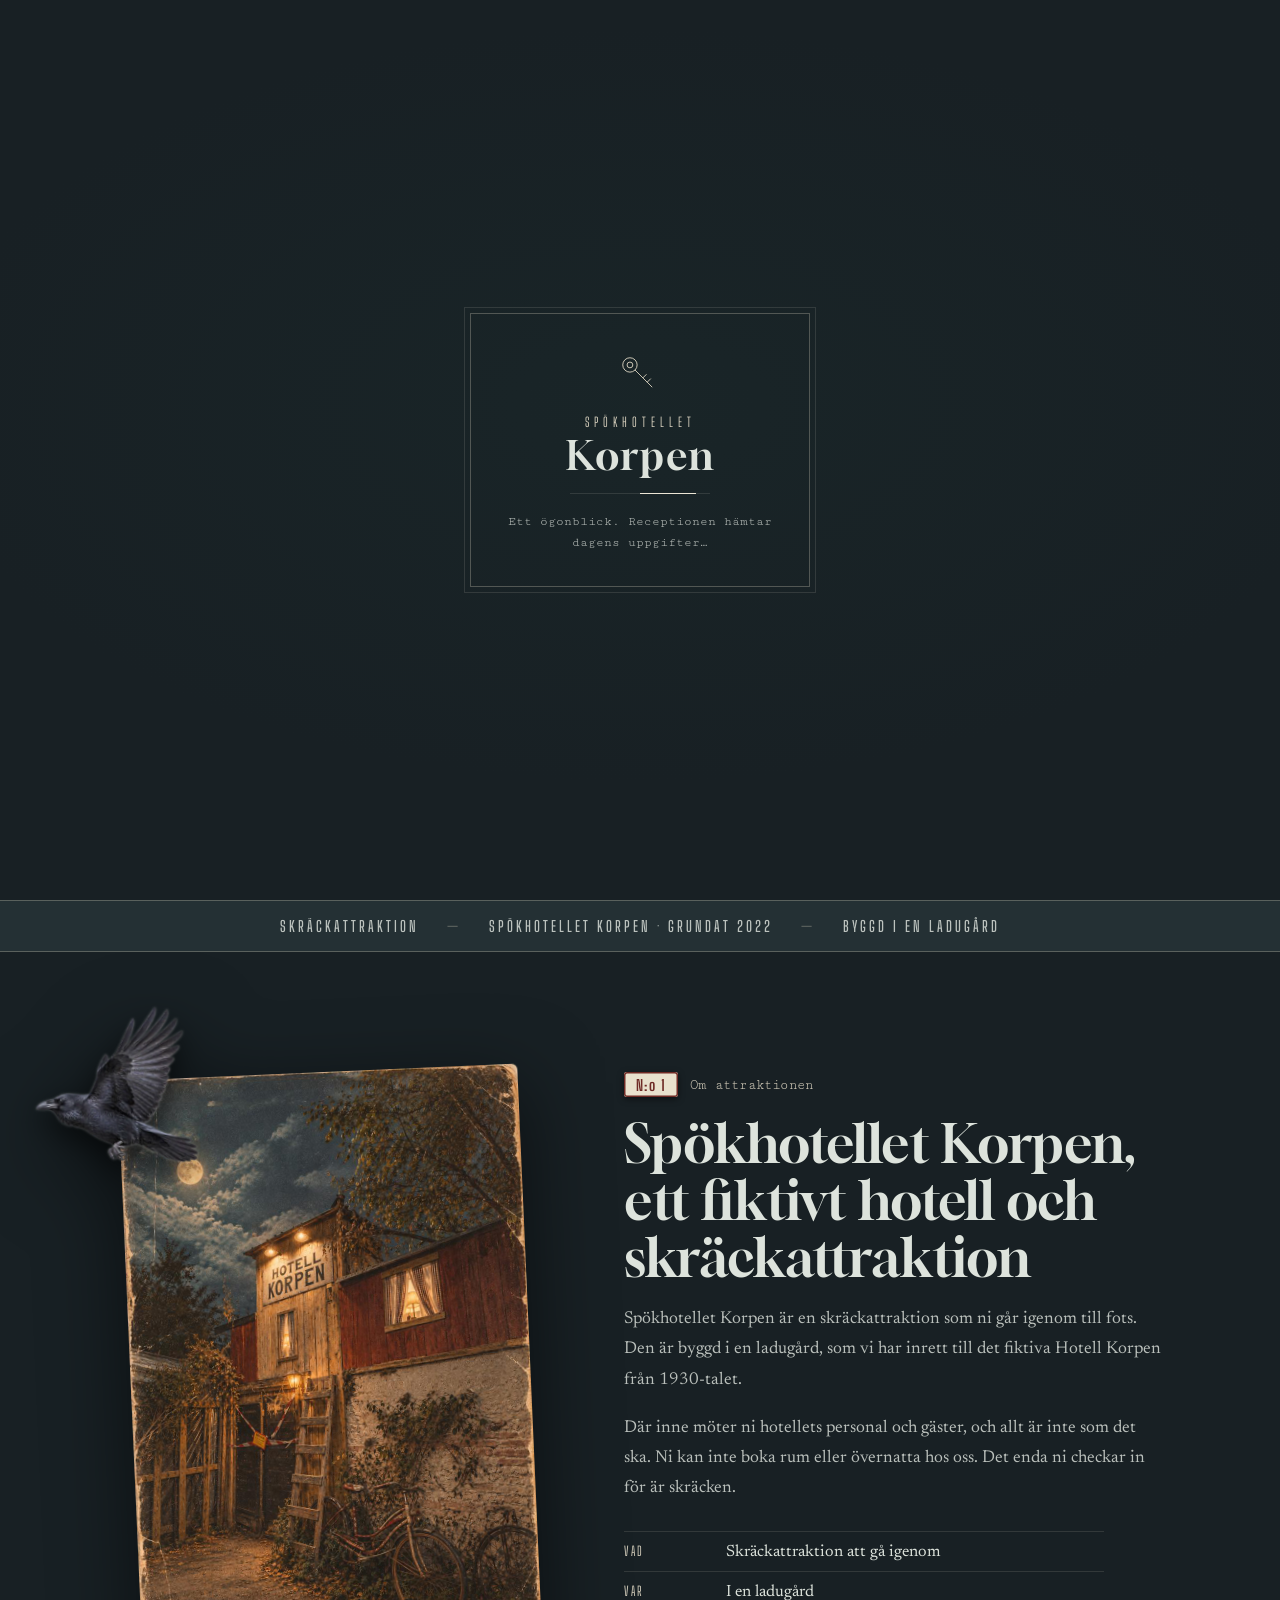
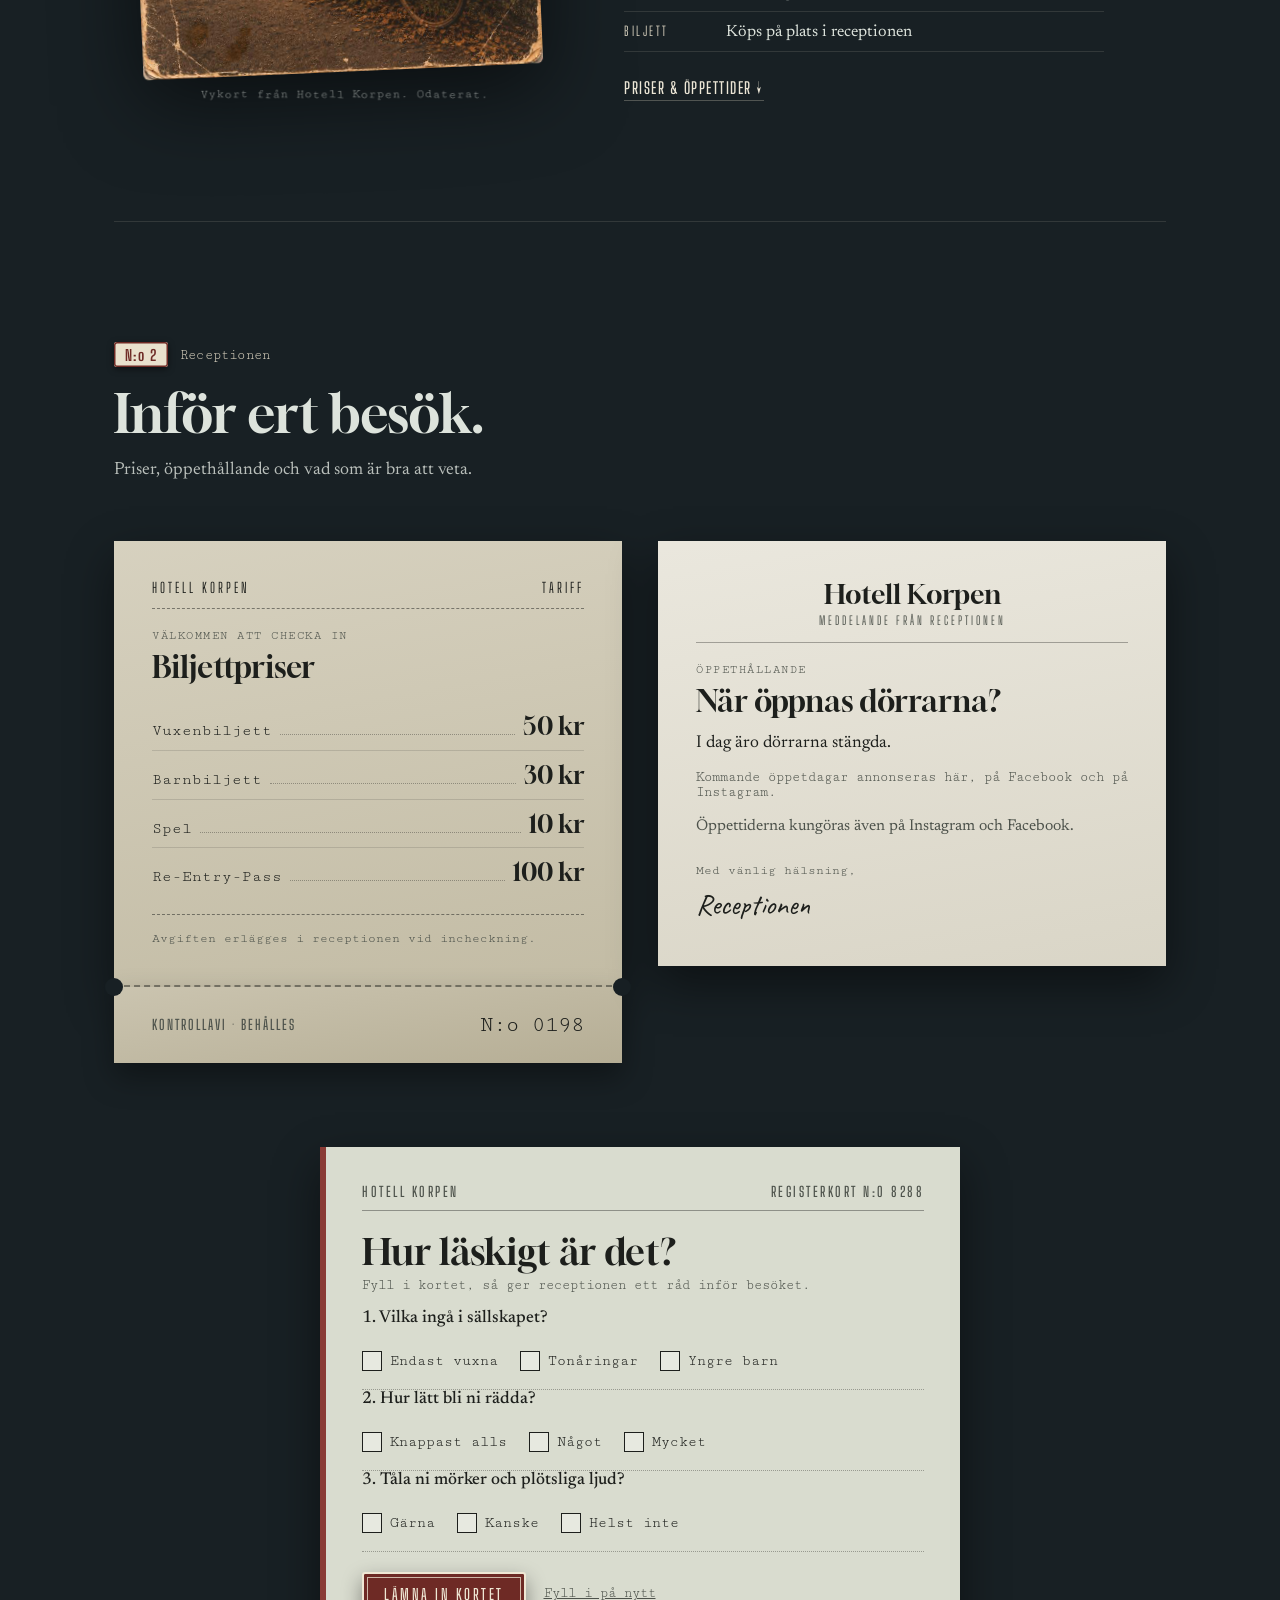
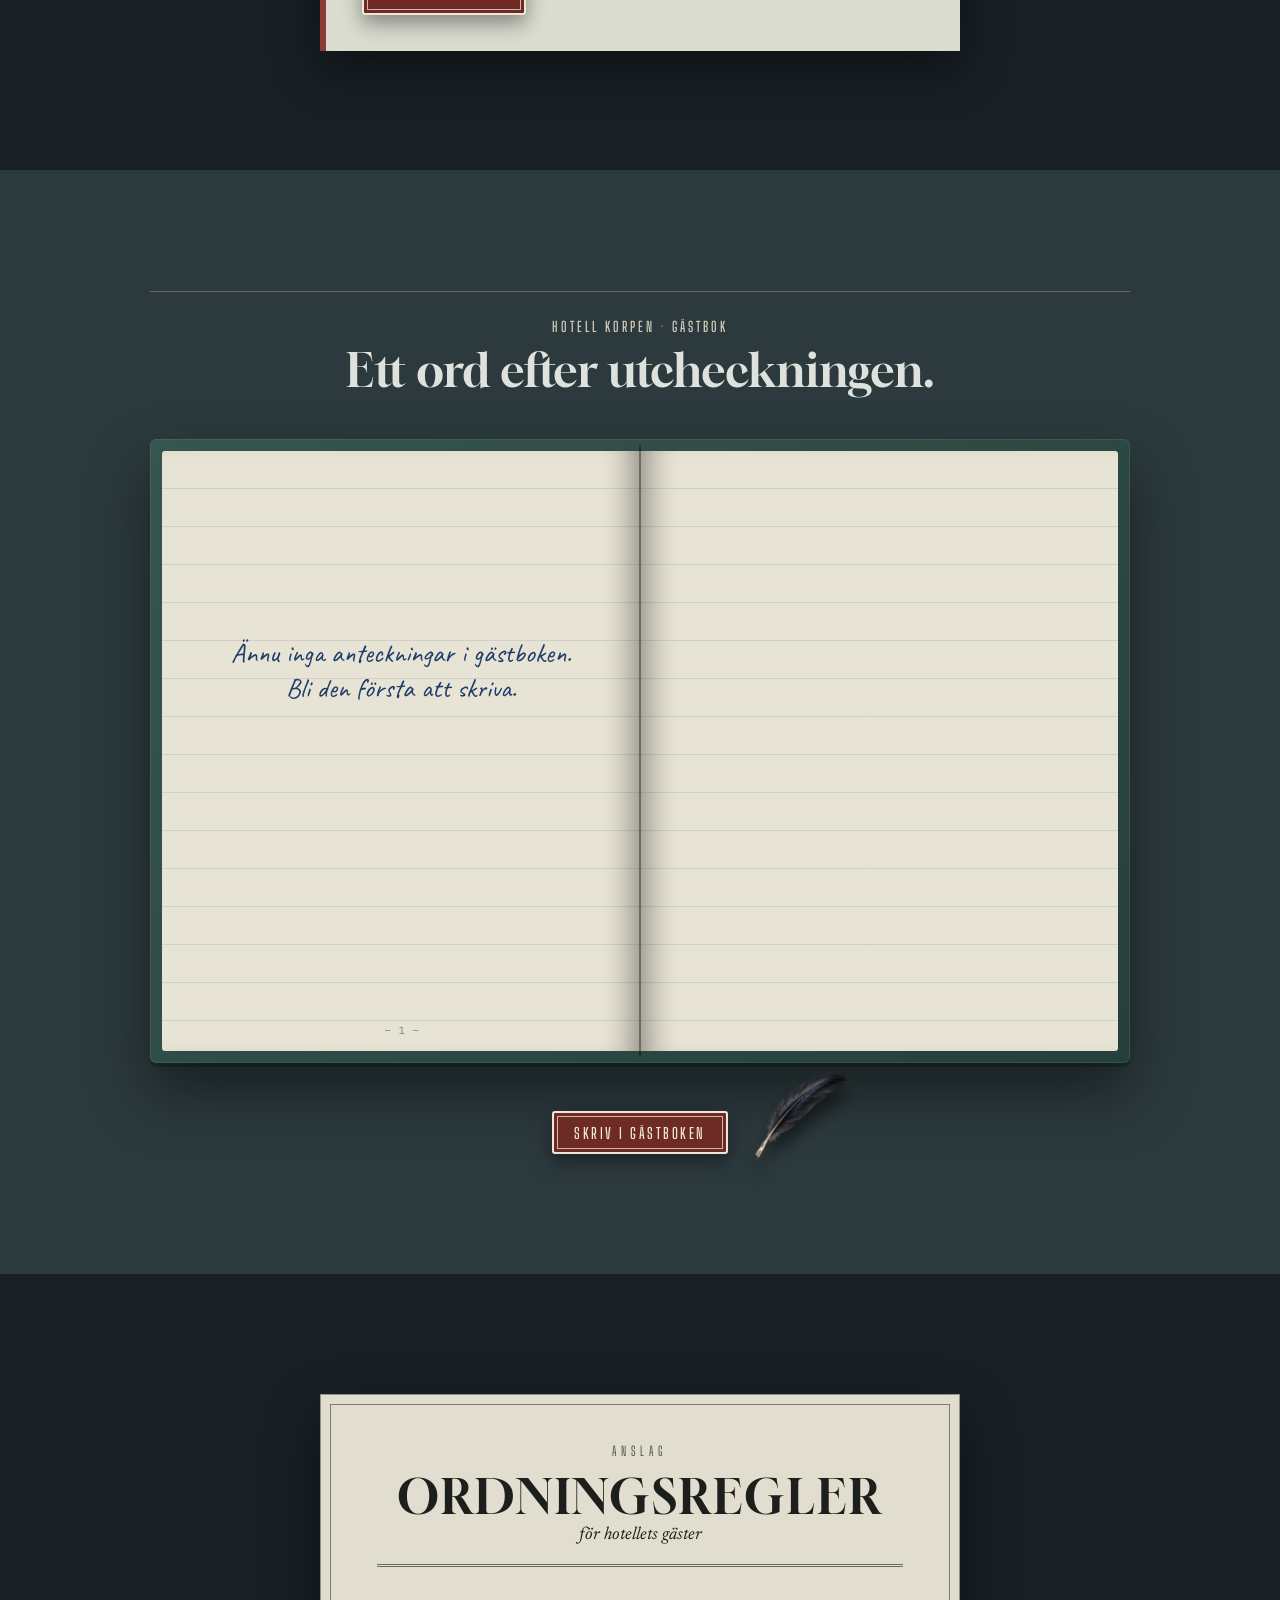
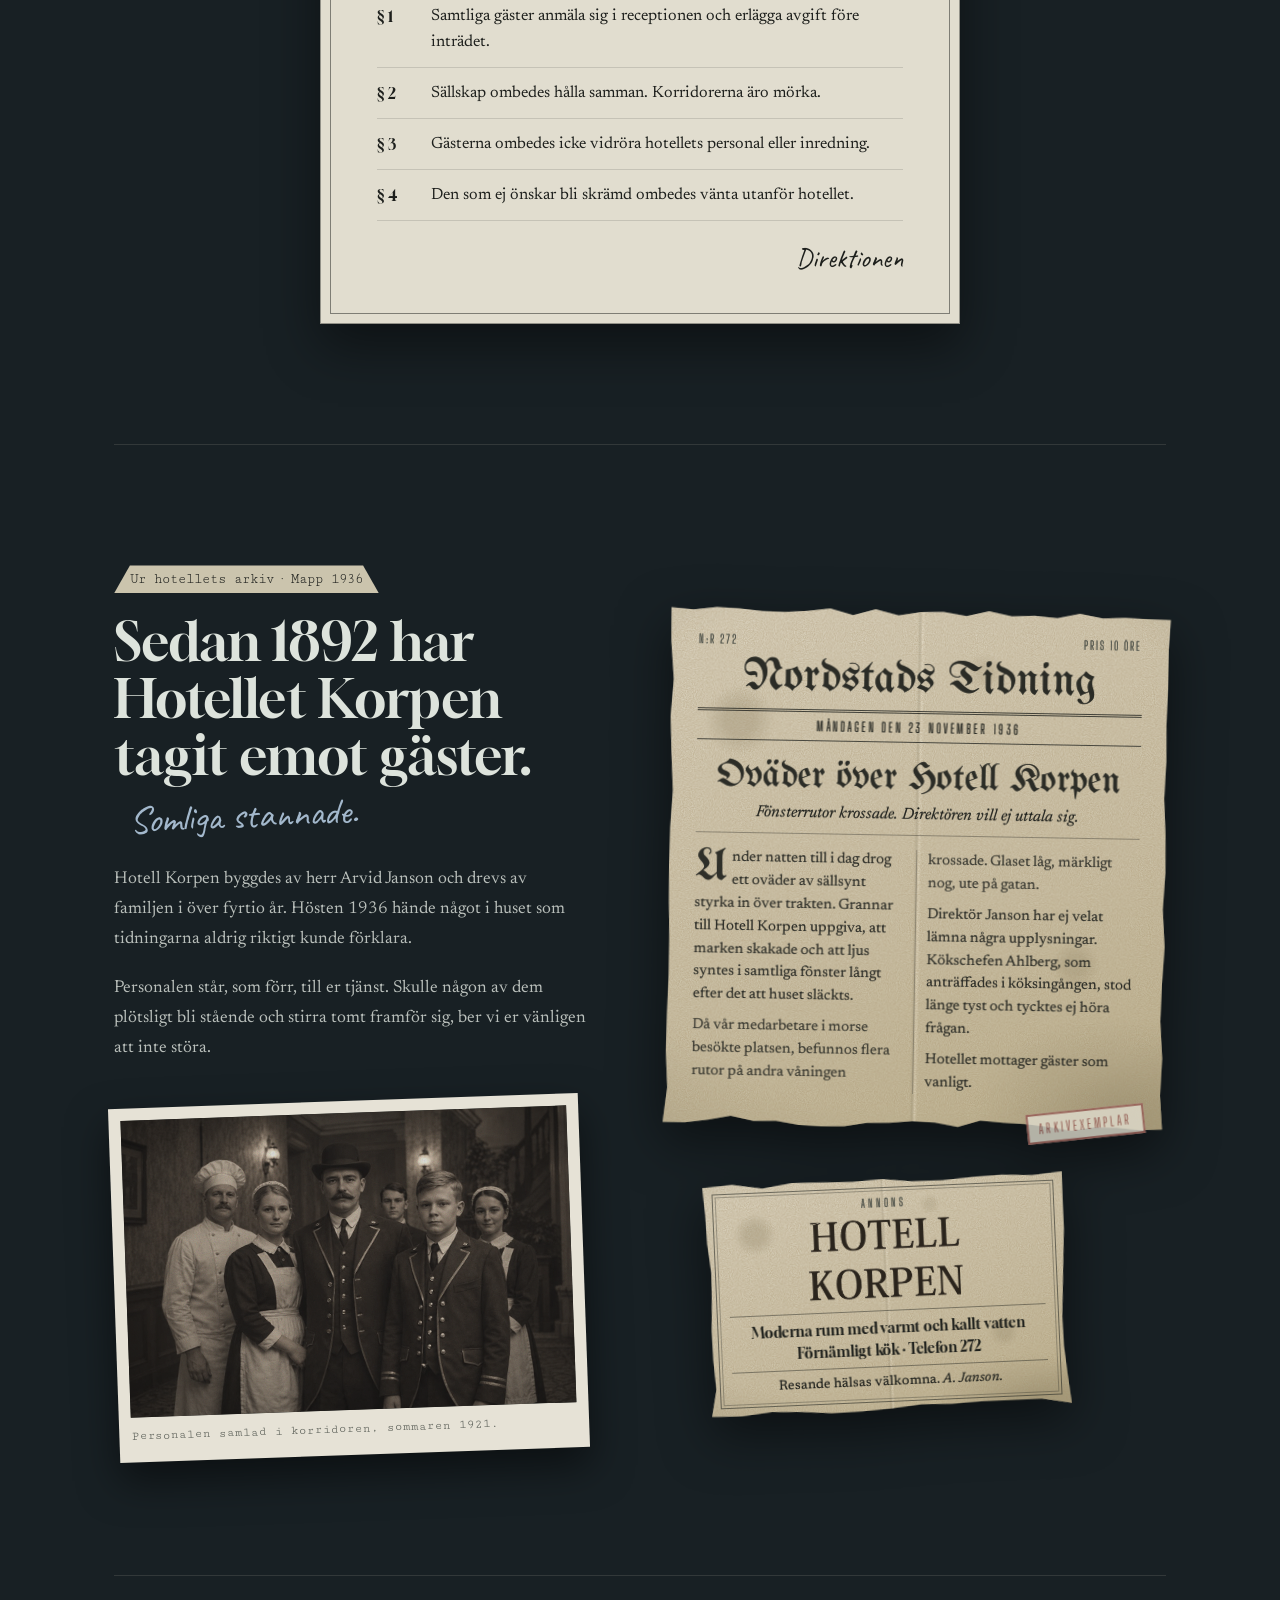
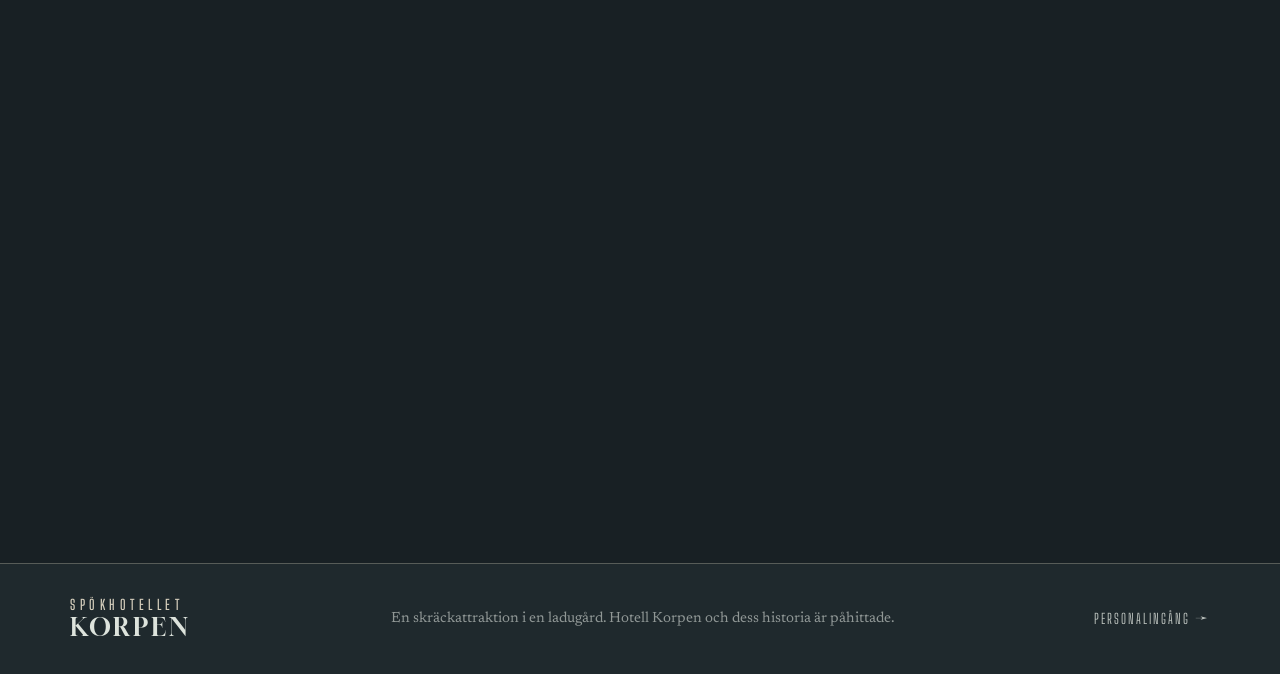
==== commit 7d102c48: "Add files via upload" ====
--- a/index.html
+++ b/index.html
@@ -17,8 +17,9 @@
   <link rel="preconnect" href="https://fonts.gstatic.com" crossorigin>
   <link rel="preconnect" href="https://script.google.com">
   <link rel="preconnect" href="https://cdn.jsdelivr.net" crossorigin>
-  <link rel="preload" as="image" href="hotellarkiv-1936.jpg" media="(min-width: 801px)">
-  <link rel="preload" as="image" href="hotellarkiv-1936-mobil.jpg" media="(max-width: 800px)">
+  <link rel="preload" as="image" href="hotellarkiv-1936.jpg" media="(min-width: 801px) and (orientation: landscape)">
+  <link rel="preload" as="image" href="hotellarkiv-1936-mobil.jpg" media="(max-width: 800px) and (orientation: landscape)">
+  <link rel="preload" as="image" href="hotellarkiv-1936-staende.jpg" media="(orientation: portrait)">
   <link href="https://fonts.googleapis.com/css2?family=Big+Shoulders+Display:wght@500;600;700&family=Cutive+Mono&family=Gloock&family=Caveat:wght@500;600&family=Newsreader:ital,opsz,wght@0,6..72,400;0,6..72,500;1,6..72,400&family=UnifrakturMaguntia&display=swap" rel="stylesheet">
   <link rel="icon" type="image/png" sizes="64x64" href="favicon.png">
   <link rel="apple-touch-icon" sizes="180x180" href="apple-touch-icon.png">
--- a/app.css
+++ b/app.css
@@ -483,6 +483,10 @@
     @media (max-width: 800px) {
       .gh-hero::before { background-image: url("hotellarkiv-1936-mobil.jpg"); }
       .gh-hero::after { background: linear-gradient(180deg, rgba(18,24,27,0.5), rgba(18,26,30,0.38) 55%, var(--soot) 100%); }
+    }
+    /* Stående skärm: samma skrivbord vridet ett kvarts varv, så att föremålen ramar in texten upptill och nedtill i stället för att beskäras bort */
+    @media (orientation: portrait) {
+      .gh-hero::before { background-image: url("hotellarkiv-1936-staende.jpg"); }
     }
     .gh-hero-frame { position: absolute; inset: calc(var(--nav-h) + 8px) clamp(12px, 3vw, 36px) 24px; border: 1px solid var(--gas-dim); pointer-events: none; }
     .gh-hero-frame::after { content: ''; position: absolute; inset: 5px; border: 1px solid var(--line); }
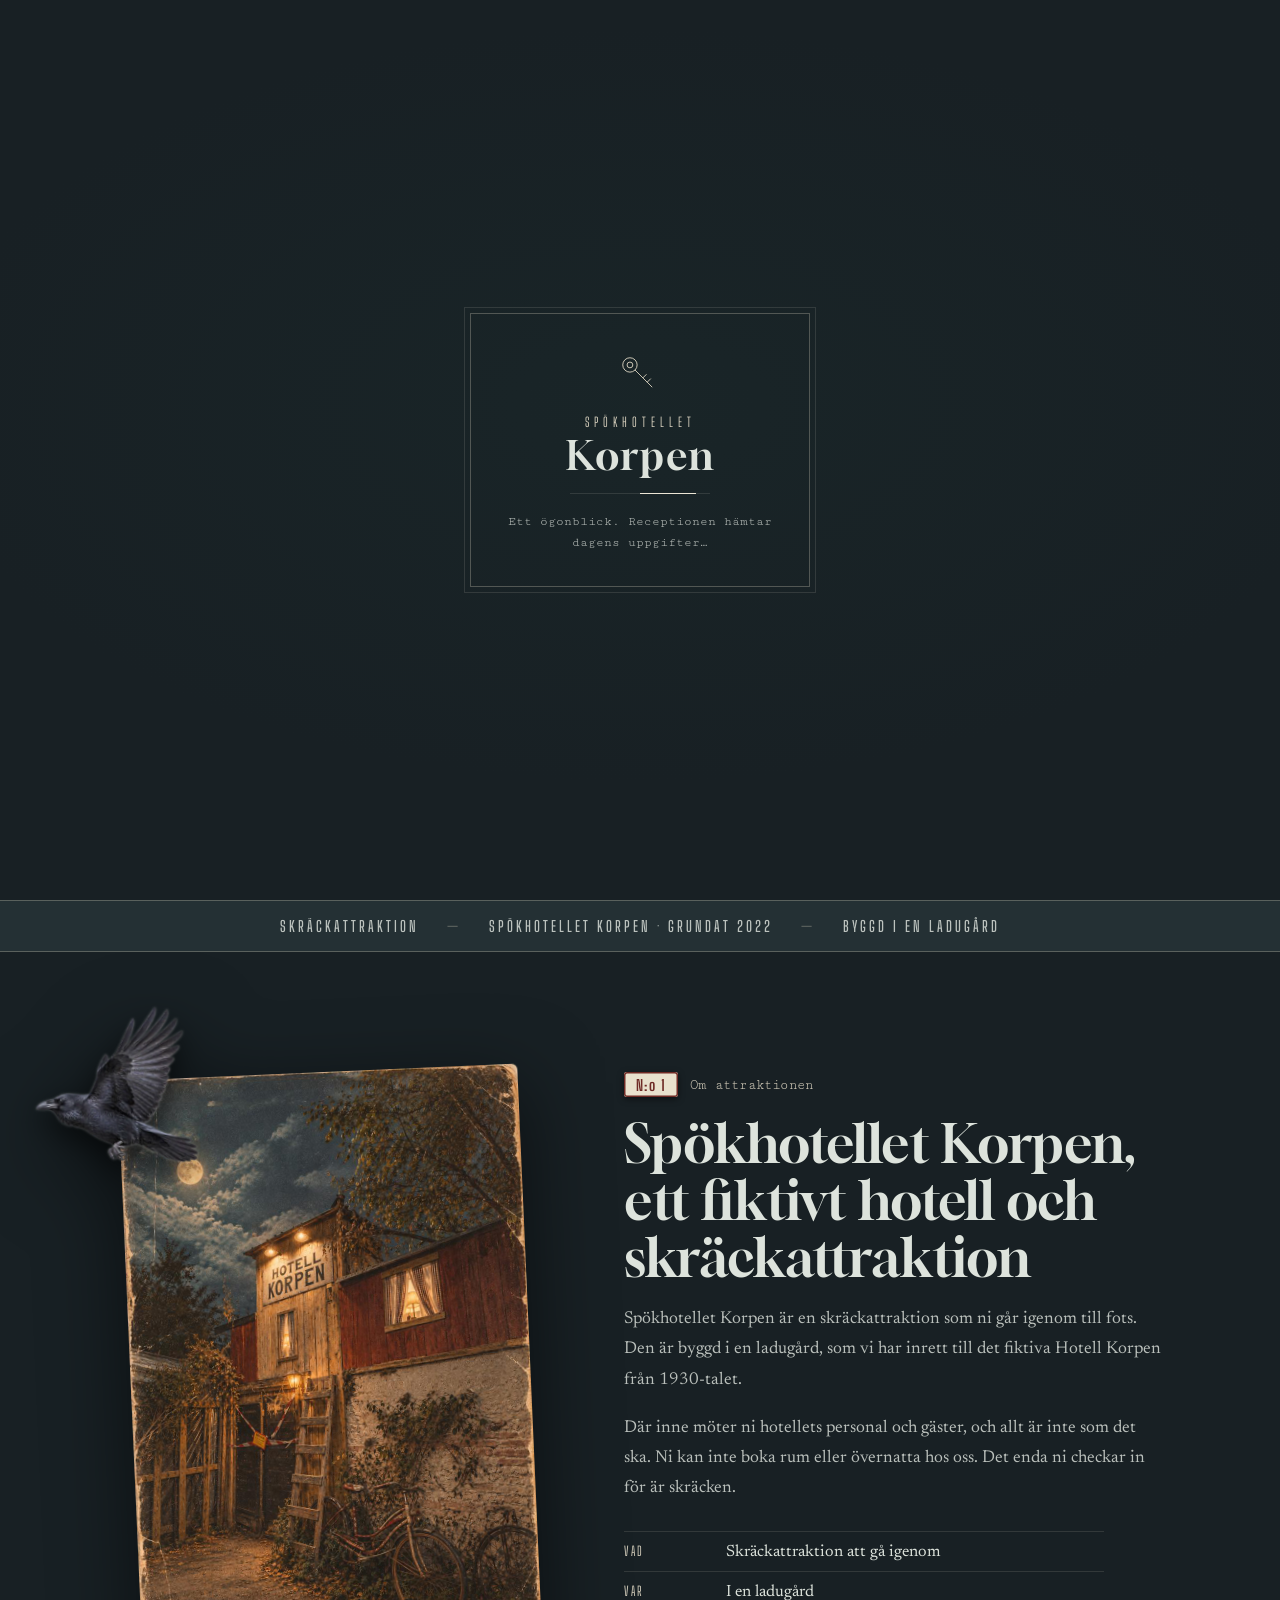
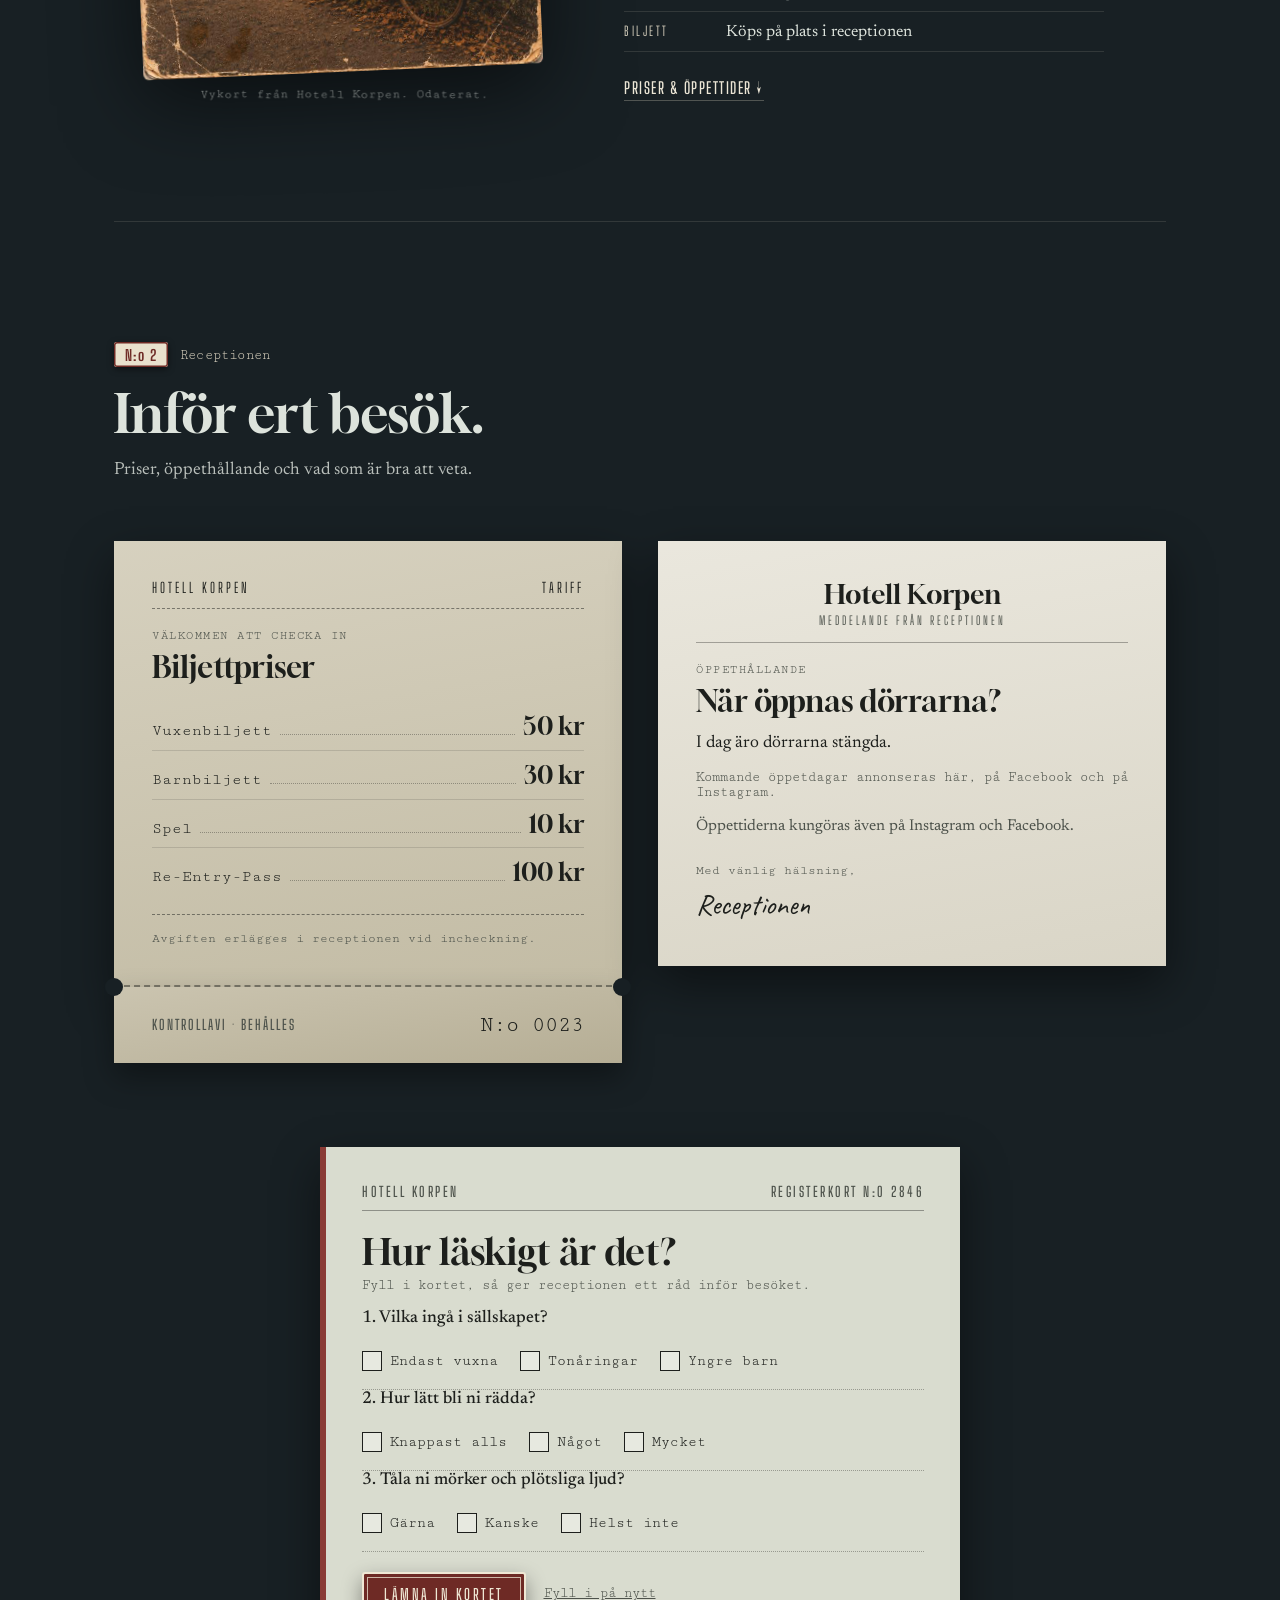
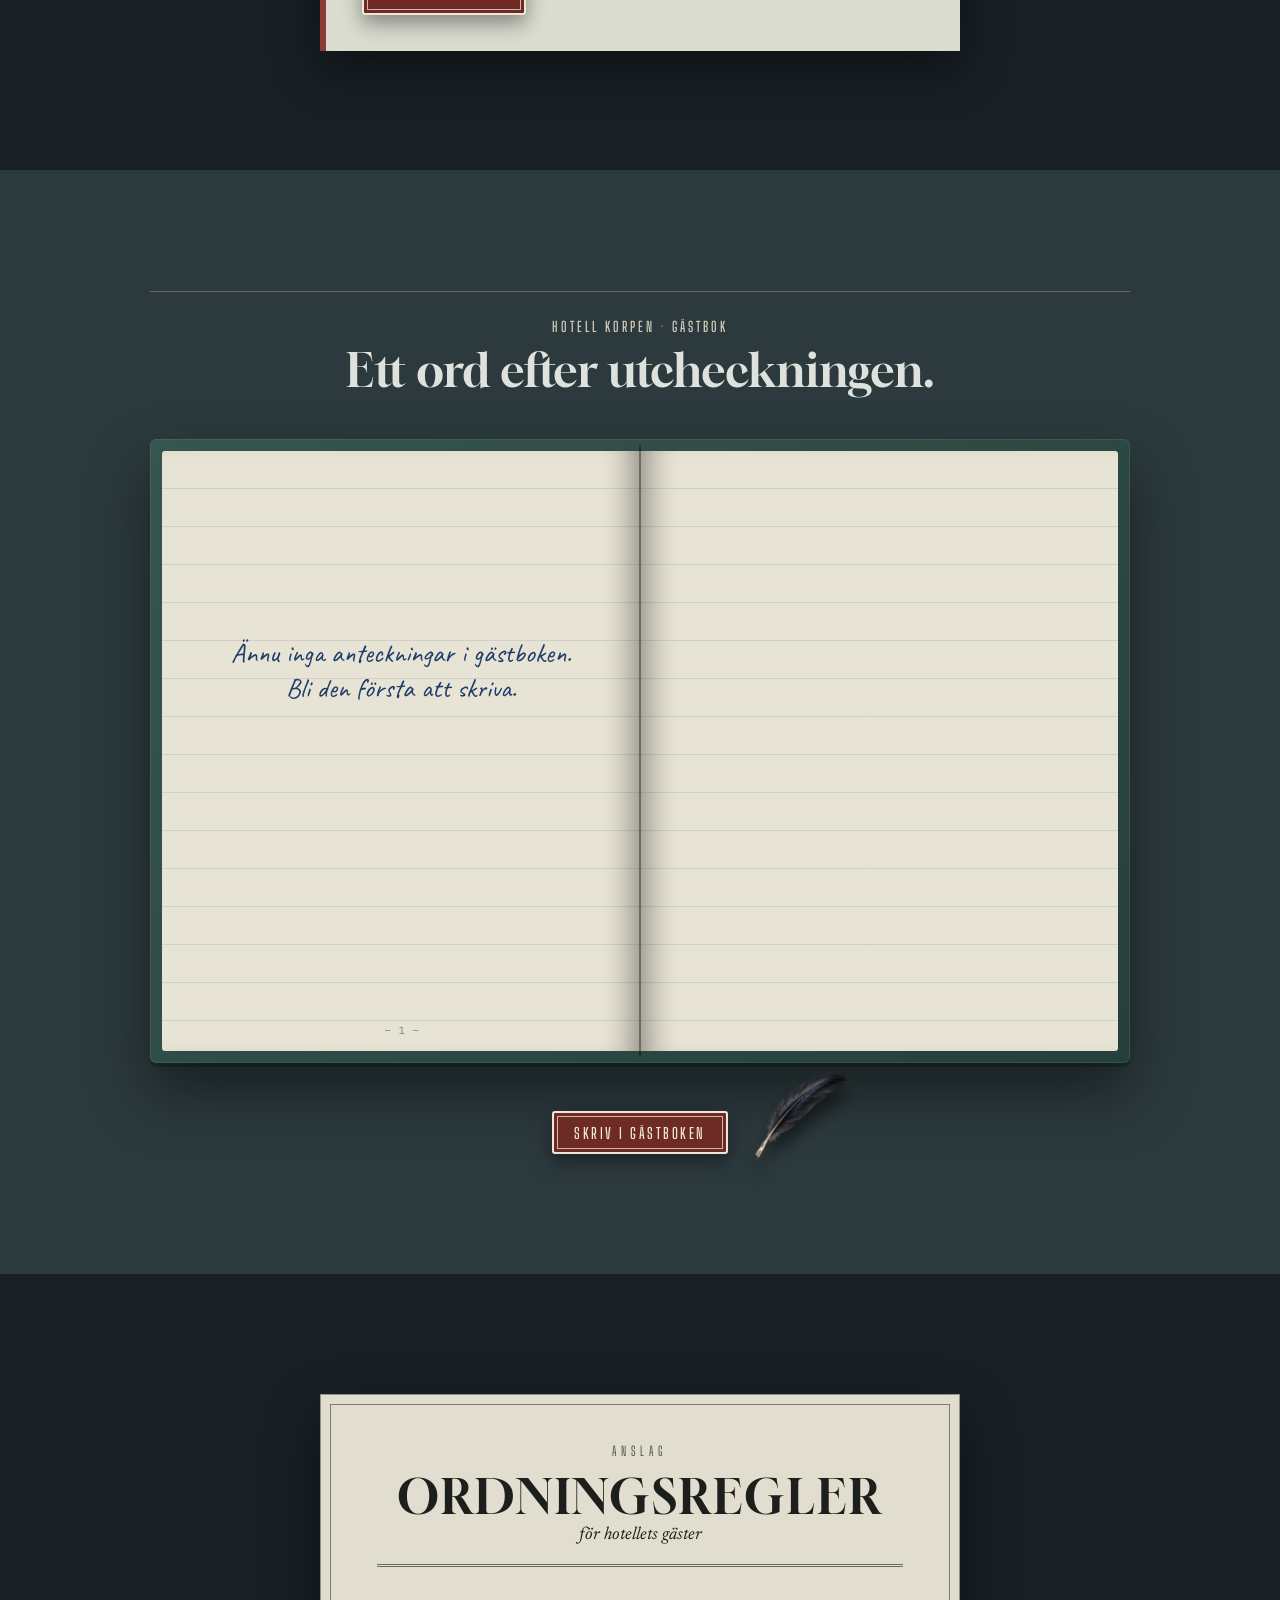
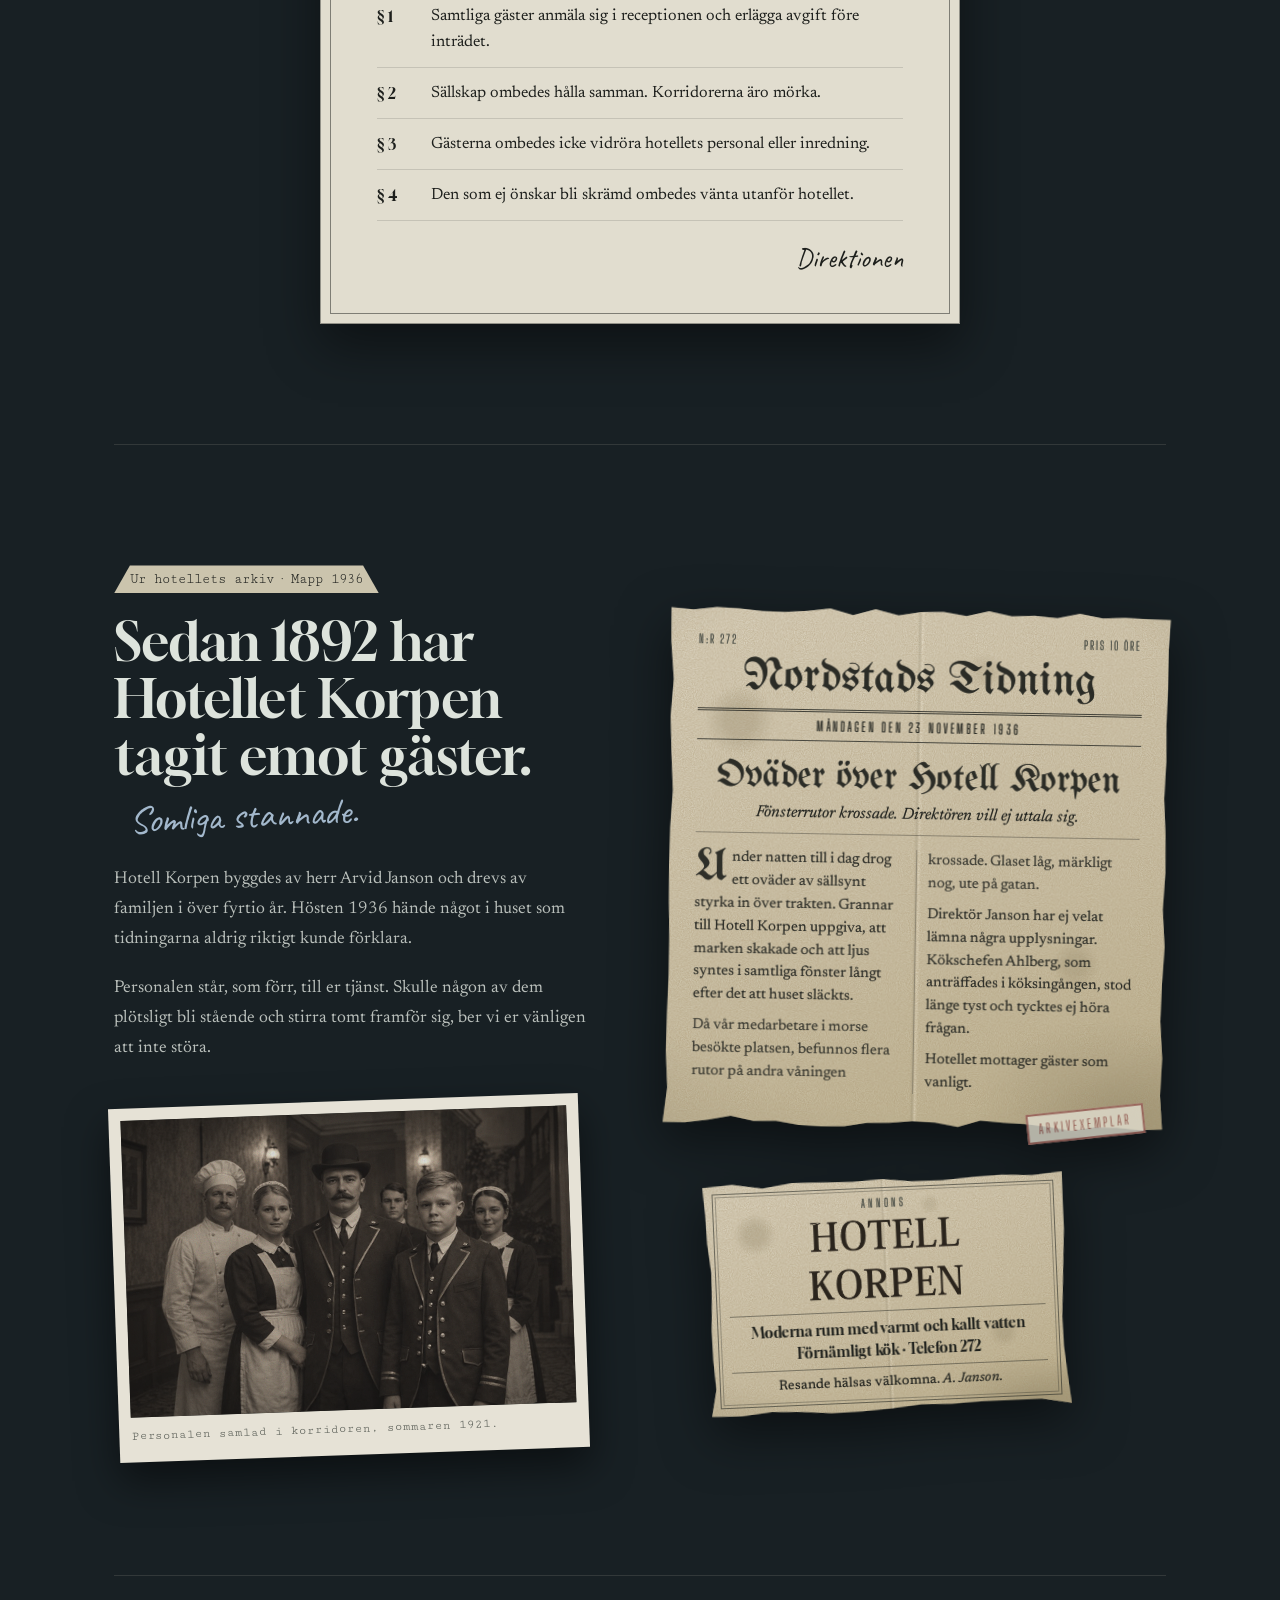
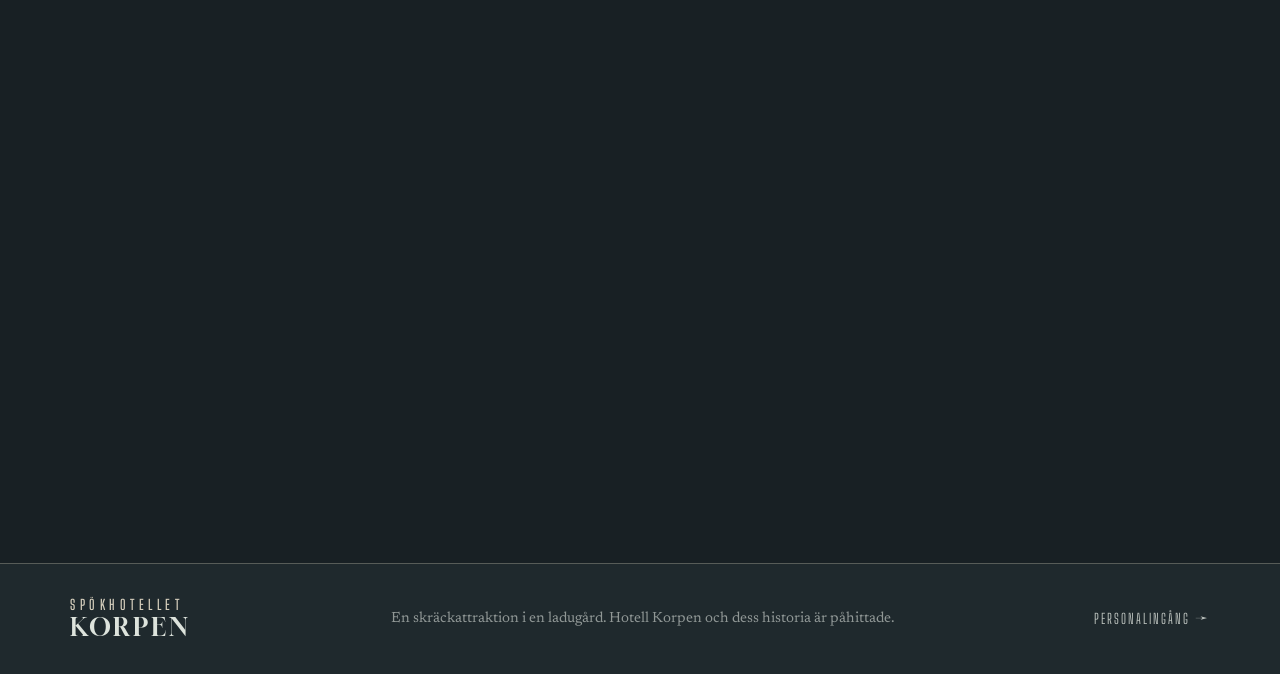
==== commit 0491f382: "Add files via upload" ====
--- a/index.html
+++ b/index.html
@@ -7,7 +7,7 @@
   <meta name="description" content="Spökhotellet Korpen är en skräckattraktion byggd i en ladugård. Vågar du checka in på ett hotell som inte borde finnas?">
   <meta property="og:title" content="Spökhotellet Korpen – skräckattraktion">
   <meta property="og:description" content="En skräckattraktion byggd i en ladugård. Vågar du checka in?">
-  <meta property="og:image" content="https://spokhotellet.github.io/hotellarkiv-1936.jpg">
+  <meta property="og:image" content="https://spokhotellet.github.io/bilder/hotellarkiv-1936.jpg">
   <meta property="og:url" content="https://spokhotellet.github.io/">
   <meta property="og:type" content="website">
   <meta property="og:locale" content="sv_SE">
@@ -17,15 +17,15 @@
   <link rel="preconnect" href="https://fonts.gstatic.com" crossorigin>
   <link rel="preconnect" href="https://script.google.com">
   <link rel="preconnect" href="https://cdn.jsdelivr.net" crossorigin>
-  <link rel="preload" as="image" href="hotellarkiv-1936.jpg" media="(min-width: 801px) and (orientation: landscape)">
-  <link rel="preload" as="image" href="hotellarkiv-1936-mobil.jpg" media="(max-width: 800px) and (orientation: landscape)">
-  <link rel="preload" as="image" href="hotellarkiv-1936-staende.jpg" media="(orientation: portrait)">
+  <link rel="preload" as="image" href="bilder/hotellarkiv-1936.jpg" media="(min-width: 801px) and (orientation: landscape)">
+  <link rel="preload" as="image" href="bilder/hotellarkiv-1936-mobil.jpg" media="(max-width: 800px) and (orientation: landscape)">
+  <link rel="preload" as="image" href="bilder/hotellarkiv-1936-staende.jpg" media="(orientation: portrait)">
   <link href="https://fonts.googleapis.com/css2?family=Big+Shoulders+Display:wght@500;600;700&family=Cutive+Mono&family=Gloock&family=Caveat:wght@500;600&family=Newsreader:ital,opsz,wght@0,6..72,400;0,6..72,500;1,6..72,400&family=UnifrakturMaguntia&display=swap" rel="stylesheet">
   <link rel="icon" type="image/png" sizes="64x64" href="favicon.png">
   <link rel="apple-touch-icon" sizes="180x180" href="apple-touch-icon.png">
   <meta name="theme-color" content="#182024">
-  <link rel="stylesheet" href="app.css">
-  <link rel="stylesheet" href="lager.css">
+  <link rel="stylesheet" href="kod/app.css">
+  <link rel="stylesheet" href="kod/lager.css">
 </head>
 
 <body>
@@ -40,6 +40,10 @@
   <div id="saveErrorBanner" role="alert" style="display:none;">
     <span id="saveErrorMsg"></span>
     <button onclick="hideSaveError()">OK</button>
+  </div>
+  <div id="statsLossBanner" role="alert" style="display:none;">
+    <span id="statsLossMsg"></span>
+    <button onclick="muteStatsLoss()">Påminn om 6 timmar</button>
   </div>
 
 
@@ -55,7 +59,7 @@
     <div class="login-box">
       <button class="login-close" onclick="closeLoginModal()" aria-label="Stäng">✕</button>
       <div class="login-logo">
-        <img src="korpen.png" alt="Spökhotellet Korpen" class="login-logo-img" width="974" height="573" loading="lazy" decoding="async" onerror="this.style.display='none'">
+        <img src="bilder/korpen.png" alt="Spökhotellet Korpen" class="login-logo-img" width="974" height="573" loading="lazy" decoding="async" onerror="this.style.display='none'">
       </div>
       <h2 class="login-title" id="loginTitle">Spökhotellet Korpen</h2>
       <p class="login-subtitle">Personalingång. Ange namn och lösenord.</p>
@@ -106,6 +110,16 @@
     </div>
   </div>
 
+  <!-- ===== LADDSKÄRM EFTER INLOGGNING (döljer hämtningen innan personalens sida visas) ===== -->
+  <div id="staffLoading" role="status" aria-live="polite" hidden>
+    <div class="wl-card">
+      <svg class="wl-key" viewBox="0 0 64 64" fill="none" stroke="currentColor" stroke-width="1.3" aria-hidden="true"><circle cx="18" cy="18" r="10"/><circle cx="18" cy="18" r="4"/><path d="M25 25l24 24M36 36l5-5M42 42l5-5"/></svg>
+      <div class="wl-word"><span>Välkommen in</span><strong id="staffLoadingName">Korpen</strong></div>
+      <div class="wl-bar" aria-hidden="true"><span></span></div>
+      <p class="wl-text">Receptionen lägger fram dagens papper…</p>
+    </div>
+  </div>
+
   <!-- ===== GÄSTSIDAN ===== -->
   <div class="welcome-message" id="welcomeMessage">
 
@@ -121,6 +135,7 @@
         </a>
         <nav class="gh-links" id="ghLinks" aria-label="Huvudmeny">
           <a href="#besok" data-spy="besok">Besök &amp; priser</a>
+          <a href="?boka" class="js-book-link" hidden>Boka besök</a>
           <a href="#gastbok" data-spy="gastbok">Gästbok</a>
           <a href="#regler" data-spy="regler">Ordningsregler</a>
           <a href="#arkiv" data-spy="arkiv">Historia</a>
@@ -148,7 +163,7 @@
       </div>
       <div class="welcome-hero">
         <p class="welcome-hotel-name" id="welcomeHotelName">Välkommen</p>
-        <img id="welcomeKorpenLogo" src="korpen.png" alt="Spökhotellet Korpen" width="974" height="573" fetchpriority="high" onerror="this.style.display='none'">
+        <img id="welcomeKorpenLogo" src="bilder/korpen.png" alt="Spökhotellet Korpen" width="974" height="573" fetchpriority="high" onerror="this.style.display='none'">
         <p class="gh-hero-title">Vågar ni checka in?</p>
         <h1 id="welcomeHeadline"></h1>
         <p class="welcome-tagline" id="welcomeTagline"></p>
@@ -175,6 +190,7 @@
         <a class="gh-hero-rating" id="ghHeroRating" href="#gastbok" hidden></a>
         <div class="gh-hero-actions">
           <a class="gh-btn" href="#besok">Planera ert besök <span aria-hidden="true">↓</span></a>
+          <a class="gh-btn gh-btn--line js-book-link" href="?boka" hidden>Boka besök</a>
         </div>
       </div>
     </section>
@@ -202,10 +218,10 @@
       <!-- Om attraktionen -->
       <section class="gh-section gh-intro" id="om">
         <figure class="gh-postcard gh-reveal">
-          <img src="vykort-korpen.jpg" alt="Gammalt vykort: Hotell Korpens fasad en månljus höstkväll, med skylten Hotell Korpen, tända fönster, en stege mot väggen och cyklar vid muren." width="800" height="1200" loading="lazy" decoding="async">
+          <img src="bilder/vykort-korpen.jpg" alt="Gammalt vykort: Hotell Korpens fasad en månljus höstkväll, med skylten Hotell Korpen, tända fönster, en stege mot väggen och cyklar vid muren." width="800" height="1200" loading="lazy" decoding="async">
           <figcaption>Vykort från Hotell Korpen. Odaterat.</figcaption>
           <!-- EXPERIMENT: en korp på väg ut ur vykortet (lager.css) -->
-          <img class="lx-perch lx-perch-postcard" src="lager/korp-vingar-upp.webp" alt="" width="509" height="520" loading="lazy" decoding="async" aria-hidden="true">
+          <img class="lx-perch lx-perch-postcard" src="bilder/lager/korp-vingar-upp.webp" alt="" width="509" height="520" loading="lazy" decoding="async" aria-hidden="true">
         </figure>
         <div class="gh-intro-text gh-reveal">
           <span class="gh-kicker"><span class="gh-plate">N:o 1</span>Om attraktionen</span>
@@ -244,6 +260,7 @@
               </button>
             </div>
           </div>
+          <div class="gh-visit-col">
           <div class="gh-letter gh-reveal">
             <div class="gh-letter-head">
               <span class="gh-letter-name">Hotell Korpen</span>
@@ -255,6 +272,8 @@
             <div id="wsOpenDates"></div>
             <p class="gh-letter-social">Öppettiderna kungöras även på <a class="js-social-ig" target="_blank" rel="noopener">Instagram</a> och <a class="js-social-fb" target="_blank" rel="noopener">Facebook</a>.</p>
             <p class="gh-letter-sign">Med vänlig hälsning,<br><em>Receptionen</em></p>
+          </div>
+          <a class="gh-btn gh-book-cta js-book-link" href="?boka" hidden>Boka besök <span aria-hidden="true">→</span></a>
           </div>
         </div>
         <div class="gh-faq gh-reveal" id="fragor">
@@ -298,6 +317,17 @@
         </form>
       </section>
 
+      <!-- Bokningssidan (bokning.js): visas bara på index.html?boka, då resten av gästsidan döljs -->
+      <section class="gh-section gh-booking" id="boka" hidden>
+        <header class="gh-section-head">
+          <a class="gh-link bk-back" href="index.html">← Till startsidan</a>
+          <span class="gh-kicker">Receptionen · Bokning</span>
+          <h2 class="gh-title">Boka ert besök.</h2>
+          <p class="gh-sub">Välj dag och tid, så håller receptionen tiden åt er. Betalning sker på plats. Ni är också välkomna utan bokning, kön brukar vara kort.</p>
+        </header>
+        <div class="bk-card" id="bkCard"></div>
+      </section>
+
       <!-- Gästboken -->
       <section class="gh-section gh-guestbook" id="gastbok">
         <div class="gh-ledger gh-reveal">
@@ -309,7 +339,7 @@
           <div class="gh-ledger-foot">
             <a class="gh-btn gh-btn-small" href="?review">Skriv i gästboken</a>
             <!-- EXPERIMENT: fjäderpennan ligger bredvid gästboken (lager.css) -->
-            <img class="lx-quill" src="lager/fjaderpenna.webp" alt="" width="400" height="675" loading="lazy" decoding="async" aria-hidden="true">
+            <img class="lx-quill" src="bilder/lager/fjaderpenna.webp" alt="" width="400" height="675" loading="lazy" decoding="async" aria-hidden="true">
           </div>
         </div>
       </section>
@@ -339,7 +369,7 @@
           <p>Personalen står, som förr, till er tjänst. Skulle någon av dem plötsligt bli stående och stirra tomt framför sig, ber vi er vänligen att inte störa.</p>
           <figure class="gh-photo">
             <div class="gh-photo-img">
-              <img src="personalen-1936.jpg" alt="Hotell Korpens personal uppställd i en korridor: kocken, två städerskor, en portier i hatt och två unga män i hotelluniform." width="1100" height="733" loading="lazy" decoding="async">
+              <img src="bilder/personalen-1936.jpg" alt="Hotell Korpens personal uppställd i en korridor: kocken, två städerskor, en portier i hatt och två unga män i hotelluniform." width="1100" height="733" loading="lazy" decoding="async">
             </div>
             <figcaption>Personalen samlad i korridoren, sommaren 1921.</figcaption>
           </figure>
@@ -361,7 +391,7 @@
         </figure>
         <figure class="gh-clipping gh-clipping-ad gh-reveal" aria-label="Annons för Hotell Korpen">
           <div class="gh-ad-kicker">Annons</div>
-          <img class="gh-ad-logo" src="hotell-korpen.png" alt="Hotell Korpen" width="600" height="316" loading="lazy" decoding="async">
+          <img class="gh-ad-logo" src="bilder/hotell-korpen.png" alt="Hotell Korpen" width="600" height="316" loading="lazy" decoding="async">
           <p class="gh-ad-line">Moderna rum med varmt och kallt vatten<br>Förnämligt kök · Telefon 272</p>
           <p class="gh-ad-foot">Resande hälsas välkomna. <em>A. Janson.</em></p>
         </figure>
@@ -375,7 +405,7 @@
         <div class="gh-contact-text gh-postcard-back gh-reveal">
           <span class="gh-postmark" aria-hidden="true"><span>Spökhotellet</span><b>2022</b><span>Korpen</span></span>
           <!-- EXPERIMENT: en korp som bär bud (lager.css) -->
-          <img class="lx-perch lx-perch-letter" src="lager/korp-glidflykt.webp" alt="" width="520" height="340" loading="lazy" decoding="async" aria-hidden="true">
+          <img class="lx-perch lx-perch-letter" src="bilder/lager/korp-glidflykt.webp" alt="" width="520" height="340" loading="lazy" decoding="async" aria-hidden="true">
           <span class="gh-kicker">Korrespondens</span>
           <h2 class="gh-title">Hotellet har mer att berätta.</h2>
           <p class="gh-sub">Följ Korpen för nyheter, öppettider och glimtar från hotellet. Frågor inför besöket besvaras gärna på Instagram och Facebook.</p>
@@ -405,6 +435,7 @@
       <a href="#besok" class="gh-dock-status"><span class="status-dot dead" id="ghDockDot"></span><span id="ghDockText">–</span></a>
       <a href="#besok">Priser</a>
       <a href="#ghQuiz">Hur läskigt?</a>
+      <a href="?boka" class="js-book-link" hidden>Boka</a>
     </nav>
   </div>
 
@@ -441,8 +472,8 @@
         <button type="button" data-adm="meddelanden">Meddelanden <span class="adm-badge" id="admMsgBadge" hidden>!</span></button>
       </div>
       <div class="adm-nav-group"><span class="adm-nav-label">Planering</span>
-        <button type="button" data-adm="dagar">Öppetdagar</button>
-        <button type="button" data-adm="schema">Schema</button>
+        <button type="button" data-adm="schema">Kalender</button>
+        <button type="button" data-adm="bokning">Bokningar</button>
         <button type="button" data-adm="produkter">Produkter &amp; priser</button>
         <button type="button" data-adm="sidan">Redigera sidan</button>
       </div>
@@ -452,11 +483,10 @@
       </div>
       <div class="adm-nav-group"><span class="adm-nav-label">Inställningar</span>
         <button type="button" data-adm="personal">Personal</button>
-        <button type="button" data-adm="katalog">Kompetenser &amp; uppgifter</button>
+        <button type="button" data-adm="listor">Listor</button>
         <button type="button" data-adm="skarmar">Skärmar &amp; enheter</button>
-        <button type="button" data-adm="checklistor">Checklistor</button>
-        <button type="button" data-adm="logg">Ändringslogg</button>
-      </div>
+      </div>
+      <div class="adm-nav-foot"><button type="button" data-adm="kopia">Säkerhetskopia</button><button type="button" data-adm="logg">Ändringslogg</button></div>
     </nav>
 
     <div class="adm-main">
@@ -466,125 +496,17 @@
       <h4 class="adm-panel-title">Meddelanden</h4>
       <p class="adm-intro">Anslaget visas överst på allas Min sida tills du tar bort det. Direktmeddelanden går till en person, som kan svara.</p>
     </section>
-    <section class="adm-panel" data-panel="dagar" id="admDagar" aria-label="Öppetdagar" hidden></section>
-    <section class="adm-panel" data-panel="schema" id="admSchema" aria-label="Schema" hidden></section>
+    <section class="adm-panel" data-panel="schema" id="admSchema" aria-label="Kalender" hidden></section>
+    <section class="adm-panel" data-panel="bokning" id="admBokning" aria-label="Bokningar" hidden></section>
 
     <div class="section adm-panel" data-panel="personal" hidden>
       <h4 class="adm-panel-title">Personal</h4>
-      <div id="personalContent" class="content">
-
-        <div id="admStaffTable"></div>
-
-        <!-- Medarbetarval — alltid synligt -->
-        <div id="userSelectSection">
-          <h4>Redigera en person</h4>
-          <div class="adm-pick-row">
-            <label class="adm-pick"><span class="ui-mini-label">Välj person</span><select id="userSelect"></select></label>
-            <button id="addUserPlusBtn" class="btn btn-green u-noshrink" onclick="openAddUserPanel()">Lägg till person</button>
-          </div>
-          <div class="admin-password">
-            <span class="label">Lösenord</span>
-            <span class="value">Dolt</span>
-            <button type="button" class="adm-linkbtn" id="admPwChange" onclick="admSetPassword()">Byt lösenord</button>
-          </div>
-        </div>
-
-        <!-- Underflikar -->
-        <div class="ui-tabs u-mt-14 u-mb-16" id="persTabRow">
-          <button class="ui-tab is-active" id="persTab_idag" onclick="selectPersonalTab('idag')">Allmänt</button>
-          <button class="ui-tab" id="persTab_schema" onclick="selectPersonalTab('schema')">Personens schema</button>
-        </div>
-
-        <!-- Panel: Allmänt -->
-        <div id="persPanel_idag">
-          <h4>Åtkomst</h4>
-          <label class="u-mb-6" style="display:block;"><input type="checkbox" id="accessCheckbox"> Kassa-access</label>
-          <small id="adamNote" style="display:none;color:var(--ok);"></small>
-          <label class="u-mb-6" style="display:block;"><input type="checkbox" id="insleppCheckbox"> Insläpp-access</label>
-          <small id="insleppNote" style="display:none;color:var(--ok);"></small>
-          <h4>Lön</h4>
-          <label class="u-mb-6" style="display:block;"><input type="checkbox" id="voluntarCheckbox"> Volontär (ingen bassumma)</label>
-          <h4>Kompetenser</h4>
-          <div id="adminSkillsOptions" class="row"></div>
-          <button id="saveAdminBtn" class="btn btn-green u-mt-12">Spara ändringar</button>
-          <div class="ui-hint-ok" id="adminConfirm" style="display:none;"></div>
-          <button id="deleteUserBtn" class="btn btn-danger u-mt-16 u-w100" onclick="openDeleteUserModal()" style="display:none;">Ta bort medarbetare</button>
-        </div>
-
-        <!-- Panel: Schema -->
-        <div id="persPanel_schema" style="display:none;">
-          <div id="schemaEmployeeRows"></div>
-          <div class="row u-mt-14 u-jc-end">
-            <button class="btn btn-green" onclick="saveSchemaForEmployee()">Spara schema</button>
-          </div>
-          <div class="ui-hint-ok" id="schemaSavedConfirm" style="display:none;">Sparat!</div>
-        </div>
-
-        <!-- Panel: Lägg till ny medarbetare -->
-        <div id="persPanel_laggTill" style="display:none;">
-          <h4>Ny medarbetare</h4>
-          <div class="admin-field">
-            <label class="admin-label" for="newUserName">Användarnamn</label>
-            <input id="newUserName" class="input u-w100" placeholder="Användarnamn" autocomplete="off">
-          </div>
-          <div class="admin-field">
-            <label class="admin-label" for="newUserPass">Lösenord</label>
-            <input id="newUserPass" class="input u-w100" placeholder="Lösenord" autocomplete="off">
-            <div class="ui-hint-err" id="newUserPassWarn" style="display:none;"></div>
-          </div>
-          <label class="u-mb-6" style="display:block;"><input type="checkbox" id="newUserAccessCheckbox"> Kassa-access</label>
-          <label class="u-mb-10" style="display:block;"><input type="checkbox" id="newUserInsleppCheckbox"> Insläpp-access</label>
-          <div class="row u-gap-8">
-            <button id="addUserBtn" class="btn btn-primary">Lägg till</button>
-            <button class="btn" onclick="closeAddUserPanel()">Avbryt</button>
-          </div>
-        </div>
-
-      </div>
-    </div>
-
-    <div class="section adm-panel" data-panel="katalog" hidden>
-      <h4 class="adm-panel-title">Kompetenser &amp; uppgifter</h4>
-      <div id="catalogContent" class="content">
-        <div class="ui-tabs u-mb-14">
-          <button class="ui-tab is-active" id="catTab_kompetenser" onclick="selectCatalogTab('kompetenser')">Kompetenser</button>
-          <button class="ui-tab" id="catTab_uppgifter" onclick="selectCatalogTab('uppgifter')">Uppgifter</button>
-          <button class="ui-tab" id="catTab_beskrivningar" onclick="selectCatalogTab('beskrivningar')">Beskrivningar</button>
-        </div>
-        <div id="catPanel_kompetenser">
-          <div id="skillCatalogList"></div>
-          <div class="row u-mt-10">
-            <input id="newSkillInput" class="input u-flex1" placeholder="Ny kompetens…">
-            <button id="addSkillBtn" class="btn btn-green">Lägg till</button>
-          </div>
-        </div>
-        <div id="catPanel_uppgifter" style="display:none;">
-          <div id="taskCatalogList"></div>
-          <div class="row u-mt-10">
-            <input id="newTaskInput" class="input u-flex1" placeholder="Ny uppgift…">
-            <button id="addTaskBtn" class="btn btn-green">Lägg till</button>
-          </div>
-        </div>
-        <div id="catPanel_beskrivningar" style="display:none;">
-          <div class="tiny muted u-mb-10">Beskrivningarna visas på personalens Min sida under deras uppgift.</div>
-          <div id="taskDescList"></div>
-        </div>
-      </div>
+      <div id="personalContent" class="content"></div>
     </div>
 
     <div class="section adm-panel" data-panel="produkter" hidden>
       <h4 class="adm-panel-title">Produkter &amp; priser</h4>
-      <div id="productsContent" class="content">
-        <div id="productsList"></div>
-        <div class="row u-jc-between u-mt-8 u-wrap u-gap-8">
-          <div class="row u-wrap u-gap-6">
-            <input id="pNewName" class="input" placeholder="Produktnamn">
-            <input id="pNewPrice" class="input" type="number" min="0" step="1" placeholder="Pris" style="width:80px;">
-            <label class="u-ai-center u-gap-4 u-fs-12 u-pointer" style="display:flex;"><input type="checkbox" id="pNewInternal"> Intern</label>
-          </div>
-          <button id="pAddBtn" class="btn btn-green">Lägg till produkt</button>
-        </div>
-      </div>
+      <div id="admProdukter"></div>
     </div>
 
     <div class="section adm-panel" data-panel="skarmar" hidden>
@@ -592,7 +514,7 @@
       <div id="displayAdminContent" class="content">
         <div class="ui-tabs u-mb-16">
           <button class="ui-tab is-active" id="displayTab_enheter" onclick="selectDisplayTab('enheter')">Kassaenheter</button>
-          <button class="ui-tab" id="displayTab_kundskarm" onclick="selectDisplayTab('kundskarm')">Kundskärm</button>
+          <button class="ui-tab" id="displayTab_kundskarm" onclick="selectDisplayTab('kundskarm')">Kö- och kundskärm</button>
         </div>
 
         <div id="displayPanel_enheter">
@@ -642,71 +564,12 @@
 
     <div class="section adm-panel" data-panel="loner" hidden>
       <h4 class="adm-panel-title">Löner</h4>
-      <div id="lonContent" class="content">
-        <div class="ui-tabs u-mb-16">
-          <button class="ui-tab is-active" id="lonTab_idag" onclick="selectLonTab('idag')">Idag</button>
-          <button class="ui-tab" id="lonTab_historik" onclick="selectLonTab('historik')">Historik</button>
-          <button class="ui-tab" id="lonTab_berakna" onclick="selectLonTab('berakna')">Beräkna</button>
-          <button class="ui-tab" id="lonTab_installningar" onclick="selectLonTab('installningar')">Inställningar</button>
-        </div>
-
-        <div id="lonPanel_idag">
-
-          <div id="lonResultIdag"></div>
-        </div>
-
-        <div id="lonPanel_historik" style="display:none;">
-          <div id="lonHistorikList"></div>
-        </div>
-
-        <div id="lonPanel_berakna" style="display:none;">
-          <div class="row u-gap-16 u-wrap u-ai-end">
-            <div>
-              <div class="ui-mini-label">Från</div>
-              <input type="date" id="lonFromDate" class="input">
-            </div>
-            <div>
-              <div class="ui-mini-label">Till (valfritt)</div>
-              <input type="date" id="lonToDate" class="input">
-            </div>
-            <button class="btn btn-green" onclick="renderLon()">Beräkna</button>
-          </div>
-
-          <div id="lonResult"></div>
-        </div>
-
-        <div id="lonPanel_installningar" style="display:none;">
-          <div class="row u-gap-16 u-wrap u-mt-4">
-            <div class="u-flex1" style="min-width:150px;">
-              <label class="admin-label" for="lonBassumma">Bassumma per person (kr)</label>
-              <input id="lonBassumma" type="number" min="0" step="50" class="input u-w100" placeholder="200">
-            </div>
-            <div class="u-flex1" style="min-width:150px;">
-              <label class="admin-label" for="lonVerksamhet">Verksamhetsandel (%)</label>
-              <input id="lonVerksamhet" type="number" min="0" max="100" step="1" class="input u-w100" placeholder="20">
-            </div>
-            <div class="u-flex1" style="min-width:150px;">
-              <label class="admin-label" for="lonSkatteprocent">Skatteprocent (%)</label>
-              <input id="lonSkatteprocent" type="number" min="0" max="100" step="1" class="input u-w100" placeholder="50">
-            </div>
-          </div>
-          <div class="tiny muted u-mt-6">Intäkt − utgifter − skatt = netto att fördela. Verksamhetsandelen tas av nettot, resten delas ut som lön.</div>
-
-          <hr style="border:none;border-top:1px solid rgba(221,227,220,0.1);margin:14px 0;">
-          <div class="u-fs-12 u-mb-4 u-f--label u-ls-0_5" style="color:var(--muted);">Rollvikter</div>
-          <div class="tiny muted u-mb-10">Vikt per uppgift. Tomt = 1.0.</div>
-          <div class="u-col u-gap-8 u-mb-10" id="lonTaskVikterList" style="display:flex;"></div>
-
-          <div class="row u-jc-end">
-            <button class="btn btn-green" onclick="saveLonSettings()">Spara</button>
-          </div>
-          <div class="ui-hint-ok" id="lonSettingsConfirm" style="display:none;">Sparat!</div>
-        </div>
-      </div>
+      <div id="lonContent" class="content"></div>
     </div>
     <section class="adm-panel" data-panel="sidan" id="admSidan" aria-label="Redigera sidan" hidden></section>
-    <section class="adm-panel" data-panel="checklistor" id="admChecklistor" aria-label="Checklistor" hidden></section>
+    <section class="adm-panel" data-panel="listor" id="admListor" aria-label="Listor" hidden></section>
     <section class="adm-panel" data-panel="logg" id="admLogg" aria-label="Ändringslogg" hidden></section>
+    <section class="adm-panel" data-panel="kopia" id="admKopia" aria-label="Säkerhetskopia" hidden></section>
     </div>
   </div>
 
@@ -781,6 +644,7 @@
     <!-- Produkter och varukorg; på iPad i liggande läge två kolumner (app.css, KASSA PÅ IPAD) -->
     <div class="kassa-body">
     <div class="kassa-pick">
+    <div class="bk-kassa" id="kassaBookings" hidden></div>
     <div class="products"></div>
     <button id="discountBtn" title="Använd 50% rabatt en gång på denna kund">50% rabatt (1 gång)</button>
     </div>
@@ -933,18 +797,6 @@
     </div>
   </div>
 
-  <!-- ===== TA BORT MEDARBETARE-MODAL ===== -->
-  <div id="deleteUserModal" class="modal-overlay" role="dialog" aria-modal="true" onclick="if(event.target===this)closeDeleteUserModal()" onkeydown="if(event.key==='Escape')closeDeleteUserModal();else if(event.key==='Enter'){event.preventDefault();executeDeleteUser();}">
-    <div class="modal" style="width:min(360px,96vw);">
-      <h3 class="u-m-0-0-10 u-f--label">Är du säker?</h3>
-      <p id="deleteUserModalMsg" class="tiny muted u-m-0-0-20"></p>
-      <div class="actions">
-        <button class="btn" onclick="closeDeleteUserModal()">Avbryt</button>
-        <button class="btn btn-danger" onclick="executeDeleteUser()">Ja, ta bort</button>
-      </div>
-    </div>
-  </div>
-
   <!-- ===== STATISTIK ===== -->
   <div id="statsContainer" style="display:none;max-width:820px;margin:40px auto;">
     <div class="section">
@@ -956,13 +808,15 @@
     </div>
   </div>
 
-  <script src="sidtext.js"></script>
-  <script src="ui.js"></script>
-  <script src="app.js"></script>
-  <script src="admin.js"></script>
-  <script src="guest.js"></script>
+  <script src="kod/sidtext.js"></script>
+  <script src="kod/ui.js"></script>
+  <script src="kod/app.js"></script>
+  <script src="kod/lon.js"></script>
+  <script src="kod/admin.js"></script>
+  <script src="kod/bokning.js"></script>
+  <script src="kod/guest.js"></script>
   <!-- EXPERIMENT: three.js-scen i hero (ficklampa och damm). Stäng av med ?3d=av -->
-  <script src="korpen3d.js"></script>
+  <script src="kod/korpen3d.js"></script>
 
   <!-- ===== KUNDSKÄRM (iPhone-display) ===== -->
   <div class="u-f--label u-ai-stretch" id="customerDisplayView" style="display:none;position:fixed;inset:0;background:var(--soot);color:var(--cream);z-index:9999;flex-direction:row;box-sizing:border-box;">
--- a/kod/app.css
+++ b/kod/app.css
@@ -0,0 +1,2593 @@
+:root {
+      /* ====== DESIGNSYSTEM – HOTELL KORPEN, KALL NATT ====== */
+      /* Ytor: nattsvart med blågrön ton, skiffer och fuktig puts */
+      --soot: #182024;
+      --soot-2: #1f292d;
+      --olive: #243034;
+      --olive-2: #2c3a3e;
+      --wood: #1c2629;
+      /* Papper och bläck – blekt i månljus */
+      --paper-bg: #e1ddcf;
+      --paper-bg-2: #cbc4ad;
+      --paper-ink: #1d1f1c;
+      --paper-ink-soft: #4d524b;
+      /* Text på mörk yta – benvitt */
+      --cream: #dde3dc;
+      --muted: rgba(226,231,225,0.8);
+      --faint: rgba(226,231,225,0.58);
+      /* Accenter: benvitt för etiketter och linjer, oxblod för knappar, månljus för bläck */
+      --gas: #d6cfbd;
+      --gas-light: #ece6d6;
+      --gas-dim: rgba(214,207,189,0.3);
+      --enamel: #6e2a25;
+      --enamel-light: #86352e;
+      --moon: #a3b8cc;
+      --moon-dim: rgba(163,184,204,0.25);
+      --line: rgba(214,207,189,0.14);
+      --oxblood: #7c2f2b;
+      --ok: #9dbb84;
+      --warn: #d9a95b;
+      --bad: #d0695a;
+      /* Typsnitt */
+      --f-display: 'Gloock', 'Didot', 'Bodoni 72', 'Times New Roman', serif;
+      --f-label: 'Big Shoulders Display', 'Arial Narrow', 'Helvetica Neue', sans-serif;
+      --f-type: 'Cutive Mono', 'Courier New', Courier, monospace;
+      --f-body: 'Newsreader', Georgia, 'Times New Roman', serif;
+      --f-hand: 'Caveat', 'Segoe Print', cursive;
+
+      /* Äldre namn som fortfarande används i koden (och i test.html) */
+      --brass: var(--gas);
+      --brass-light: var(--gas-light);
+      --brass-dim: var(--gas-dim);
+      --ink: #080b0c;
+      --paper: #dde3dc;
+      --blood: #7c2f2b;
+      --blood-bright: #a8483a;
+      --ember: #d6cfbd;
+      --fog: rgba(221,227,220,0.06);
+      --border: rgba(221,227,220,0.12);
+      --green-dark: #1a3326;
+      --green-bright: #6fae86;
+    }
+
+    /* ====== RESET + BAS ====== */
+    *, *::before, *::after { box-sizing: border-box; margin: 0; padding: 0; }
+    html { scroll-behavior: smooth; font-synthesis: none; }
+    html, body { min-height: 100vh; }
+
+    body {
+      font-family: var(--f-body);
+      background: var(--soot);
+      color: var(--cream);
+      background-image:
+        radial-gradient(ellipse 110% 70% at 50% 0%, rgba(58,82,84,0.45) 0%, transparent 60%),
+        radial-gradient(ellipse 90% 50% at 50% 100%, rgba(44,62,76,0.45) 0%, transparent 60%);
+      background-attachment: fixed;
+      font-variant-numeric: lining-nums;
+      -webkit-font-smoothing: antialiased;
+    }
+
+    /* Papperskorn */
+    body::before {
+      content: '';
+      position: fixed;
+      inset: 0;
+      pointer-events: none;
+      z-index: 0;
+      opacity: 0.045;
+      background-image: url("data:image/svg+xml,%3Csvg viewBox='0 0 256 256' xmlns='http://www.w3.org/2000/svg'%3E%3Cfilter id='noise'%3E%3CfeTurbulence type='fractalNoise' baseFrequency='0.9' numOctaves='4' stitchTiles='stitch'/%3E%3C/filter%3E%3Crect width='100%25' height='100%25' filter='url(%23noise)'/%3E%3C/svg%3E");
+      background-size: 200px;
+    }
+
+    /* ====== TOPBAR ====== */
+    .topbar {
+      background: linear-gradient(180deg, rgba(10,10,10,0.97), rgba(9,13,14,0.95));
+      padding: 0 20px;
+      border-bottom: 1px solid rgba(124,47,43,0.35);
+      box-shadow: 0 1px 0 rgba(214,207,189,0.08), 0 4px 20px rgba(0,0,0,0.6);
+      display: grid;
+      grid-template-columns: minmax(0, 1fr) auto minmax(0, 1fr);
+      align-items: center;
+      gap: 12px;
+      height: 52px;
+      position: sticky;
+      top: 0;
+      z-index: 500;
+    }
+
+    .topbar::before {
+      content: '';
+      position: absolute;
+      top: 0; left: 0; right: 0;
+      height: 1px;
+      background: linear-gradient(90deg, transparent, rgba(214,207,189,0.4), transparent);
+    }
+
+    #openBlock {
+      text-align: center;
+      white-space: nowrap;
+      line-height: 1.2;
+    }
+    .open-label {
+      display: inline;
+      font-size: 15px;
+      color: rgba(221,227,220,0.55);
+      letter-spacing: 0.5px;
+      text-transform: uppercase;
+      font-family: var(--f-label);
+    }
+    .open-time {
+      display: inline;
+      font-size: 15px;
+      color: #dde3dc;
+      margin-left: 6px;
+    }
+    @media (max-width: 520px) {
+      #openBlock { white-space: normal; }
+      .open-time { display: block; font-size: 13px; margin-top: 2px; }
+    }
+    @media (max-width: 380px) {
+      #welcomeKorpenLogo { max-width: 200px; }
+      .welcome-hotel-name { letter-spacing: 2px; font-size: 1.3rem; }
+      .welcome-status-card { padding: 7px 12px; }
+      .topbar { padding: 0 10px; gap: 6px; }
+      .login-box { padding: 32px 22px 26px; }
+    }
+
+    .user-menu { justify-self: end; position: relative; }
+
+    #loginBtn {
+      background: transparent;
+      color: #dde3dc;
+      border: 1px solid rgba(124,47,43,0.6);
+      padding: 6px 16px;
+      border-radius: 3px;
+      cursor: pointer;
+      font-family: var(--f-label);
+      font-size: 16px;
+      letter-spacing: 0.5px;
+      transition: all 0.2s ease;
+      position: relative;
+      overflow: hidden;
+    }
+    #loginBtn::before {
+      content: '';
+      position: absolute;
+      inset: 0;
+      background: linear-gradient(135deg, rgba(124,47,43,0.3), transparent);
+      opacity: 0;
+      transition: opacity 0.2s;
+    }
+    #loginBtn:hover { border-color: rgba(124,47,43,0.9); color: #fff; box-shadow: 0 0 12px rgba(124,47,43,0.3), inset 0 0 12px rgba(124,47,43,0.1); }
+    #loginBtn:hover::before { opacity: 1; }
+
+    #logoutBtn {
+      background: transparent;
+      color: #dde3dc;
+      border: 1px solid var(--border);
+      padding: 5px 12px;
+      border-radius: 3px;
+      cursor: pointer;
+      display: flex;
+      flex-direction: column;
+      align-items: center;
+      font-family: var(--f-label);
+      transition: border-color 0.2s;
+    }
+    #logoutBtn:hover { border-color: rgba(221,227,220,0.3); }
+
+    .status {
+      font-family: var(--f-label);
+      font-size: 16px;
+      letter-spacing: 0.3px;
+      color: rgba(221,227,220,0.7);
+    }
+    .status .clickable { cursor: pointer; transition: color 0.15s; }
+    .status .clickable:hover { color: #dde3dc; }
+
+    .user-menu .dropdown {
+      display: none;
+      position: absolute;
+      right: 0;
+      top: calc(100% + 8px);
+      background: rgba(7,10,11,0.97);
+      min-width: 200px;
+      box-shadow: 0 12px 40px rgba(0,0,0,0.8), 0 0 0 1px rgba(124,47,43,0.25);
+      border-radius: 4px;
+      overflow: hidden;
+      z-index: 100;
+      border: 1px solid rgba(124,47,43,0.2);
+    }
+    .user-menu .dropdown a {
+      display: block;
+      padding: 11px 16px;
+      color: rgba(221,227,220,0.8);
+      text-decoration: none;
+      font-family: var(--f-label);
+      font-size: 16px;
+      letter-spacing: 0.3px;
+      border-bottom: 1px solid rgba(255,255,255,0.04);
+      transition: background 0.15s, color 0.15s, padding-left 0.15s;
+    }
+    .user-menu .dropdown a:last-child { border-bottom: none; }
+    .user-menu .dropdown a:hover { background: rgba(124,47,43,0.2); color: #fff; padding-left: 20px; }
+
+    /* ====== LOGIN MODAL ====== */
+    #loginModal {
+      position: fixed;
+      inset: 0;
+      display: none;
+      z-index: 20000;
+    }
+    #loginModal.active {
+      display: flex;
+      align-items: center;
+      justify-content: center;
+      background: rgba(0,0,0,0.85);
+      backdrop-filter: blur(4px);
+      animation: fadeInOverlay 0.3s ease;
+    }
+    @keyframes fadeInOverlay { from { opacity: 0; } to { opacity: 1; } }
+
+    .login-box {
+      background: linear-gradient(160deg, #0a0f11, #080c0d);
+      border: 1px solid rgba(124,47,43,0.4);
+      border-radius: 6px;
+      padding: 40px 36px 32px;
+      width: min(420px, 92vw);
+      box-shadow: 0 0 0 1px rgba(214,207,189,0.06), 0 24px 80px rgba(0,0,0,0.9), inset 0 1px 0 rgba(214,207,189,0.08);
+      animation: slideUp 0.35s cubic-bezier(0.16, 1, 0.3, 1);
+      position: relative;
+      overflow: hidden;
+    }
+    .login-box::before { content: ''; position: absolute; top: 0; left: 0; width: 80px; height: 80px; background: radial-gradient(circle at top left, rgba(124,47,43,0.18), transparent 70%); pointer-events: none; }
+    .login-box::after { content: ''; position: absolute; bottom: 0; right: 0; width: 120px; height: 60px; background: radial-gradient(circle at bottom right, rgba(124,47,43,0.1), transparent 70%); pointer-events: none; }
+    @keyframes slideUp { from { transform: translateY(24px); opacity: 0; } to { transform: translateY(0); opacity: 1; } }
+
+    .login-logo { text-align: center; margin-bottom: 28px; }
+    .login-logo-img { max-width: 160px; width: 70%; height: auto; opacity: 0.9; filter: drop-shadow(0 0 16px rgba(124,47,43,0.5)); }
+    .login-title { font-family: var(--f-label); font-size: 22px; color: #dde3dc; text-align: center; letter-spacing: 0.5px; margin-bottom: 6px; text-shadow: 0 0 20px rgba(124,47,43,0.4); }
+    .login-subtitle { font-family: var(--f-body); font-size: 13px; font-style: italic; color: rgba(221,227,220,0.4); text-align: center; margin-bottom: 28px; letter-spacing: 0.3px; }
+    .login-field { margin-bottom: 16px; }
+    .login-label { display: block; font-family: var(--f-label); font-size: 13px; letter-spacing: 1.5px; text-transform: uppercase; color: rgba(221,227,220,0.45); margin-bottom: 8px; }
+    .login-input { width: 100%; background: rgba(255,255,255,0.04); border: 1px solid rgba(221,227,220,0.12); border-radius: 3px; padding: 12px 14px; color: #dde3dc; font-family: var(--f-body); font-size: 18px; letter-spacing: 4px; transition: border-color 0.2s, box-shadow 0.2s, background 0.2s; -webkit-text-security: disc; appearance: none; }
+    .login-input:focus { outline: none; border-color: rgba(124,47,43,0.6); background: rgba(255,255,255,0.06); box-shadow: 0 0 0 3px rgba(124,47,43,0.12), 0 0 16px rgba(124,47,43,0.1); }
+    .login-input::placeholder { color: rgba(221,227,220,0.2); letter-spacing: 2px; font-size: 14px; }
+    #loginNameInput { -webkit-text-security: none; letter-spacing: 0.5px; font-size: 16px; }
+    #loginNameInput::placeholder { letter-spacing: 0.5px; font-size: 15px; }
+    .login-input.shake { animation: shake 0.35s ease; border-color: rgba(168,72,58,0.8); }
+    @keyframes shake { 0%,100%{transform:translateX(0);} 20%{transform:translateX(-6px);} 40%{transform:translateX(6px);} 60%{transform:translateX(-4px);} 80%{transform:translateX(4px);} }
+    .login-error { font-family: var(--f-body); font-style: italic; font-size: 13px; color: #a8483a; text-align: center; min-height: 18px; margin-bottom: 14px; transition: opacity 0.2s; }
+    .login-submit { width: 100%; background: linear-gradient(160deg, #5a2219, #7a3026); color: #dde3dc; border: 1px solid rgba(168,72,58,0.5); border-radius: 3px; padding: 13px; font-family: var(--f-label); font-size: 16px; letter-spacing: 1.5px; cursor: pointer; transition: all 0.2s; position: relative; overflow: hidden; }
+    .login-submit::before { content: ''; position: absolute; top: 0; left: -100%; width: 100%; height: 100%; background: linear-gradient(90deg, transparent, rgba(255,255,255,0.06), transparent); transition: left 0.4s; }
+    .login-submit:hover { background: linear-gradient(160deg, #7a1818, #9e1f1f); box-shadow: 0 0 20px rgba(124,47,43,0.4); }
+    .login-submit:hover::before { left: 100%; }
+    .login-submit:active { transform: scale(0.99); }
+    .login-close { position: absolute; top: 14px; right: 16px; background: none; border: none; color: rgba(221,227,220,0.3); font-size: 20px; cursor: pointer; padding: 4px 8px; border-radius: 3px; transition: color 0.15s; line-height: 1; }
+    .login-close:hover { color: rgba(221,227,220,0.7); }
+    .login-hint { text-align: center; margin-top: 16px; font-family: var(--f-body); font-style: italic; font-size: 12px; color: rgba(221,227,220,0.22); letter-spacing: 0.3px; }
+
+    /* ====== KASSA LOCK SCREEN ====== */
+    #kassaLockModal { position: fixed; inset: 0; display: none; z-index: 18000; background: rgba(0,0,0,0.92); backdrop-filter: blur(6px); align-items: center; justify-content: center; animation: fadeInOverlay 0.25s ease; }
+    #kassaLockModal.active { display: flex; }
+    .kassa-lock-box { background: linear-gradient(160deg, #0a0f11, #080c0d); border: 1px solid rgba(124,47,43,0.4); border-radius: 8px; padding: 36px 32px 28px; width: min(340px, 92vw); text-align: center; animation: slideUp 0.3s cubic-bezier(0.16, 1, 0.3, 1); }
+    .kassa-lock-icon { color: rgba(221,227,220,0.25); margin-bottom: 14px; display: flex; justify-content: center; }
+    .kassa-lock-label { font-family: var(--f-label); letter-spacing: 1px; color: rgba(221,227,220,0.45); font-size: 15px; margin: 0 0 18px; }
+    .kassa-lock-user-row { display: flex; justify-content: center; margin-bottom: 4px; }
+    .kassa-lock-user-btn { background: rgba(124,47,43,0.12); border: 1px solid rgba(124,47,43,0.35); border-radius: 20px; padding: 7px 16px; font-family: var(--f-label); font-size: 15px; color: #dde3dc; cursor: pointer; display: flex; align-items: center; gap: 6px; transition: background .15s, border-color .15s; }
+    .kassa-lock-user-btn:hover { background: rgba(124,47,43,0.22); border-color: rgba(124,47,43,0.55); }
+    .kassa-lock-switch-list { margin: 8px 0 4px; display: flex; flex-direction: column; gap: 6px; }
+    .lock-switch-user { background: rgba(255,255,255,0.04); border: 1px solid rgba(221,227,220,0.1); border-radius: 6px; padding: 8px 14px; font-family: var(--f-label); font-size: 16px; color: rgba(221,227,220,0.75); cursor: pointer; text-align: left; transition: background .15s, color .15s; }
+    .lock-switch-user:hover { background: rgba(124,47,43,0.18); color: #dde3dc; border-color: rgba(124,47,43,0.4); }
+    .lock-switch-user.active-user { background: rgba(124,47,43,0.18); border-color: rgba(124,47,43,0.5); color: #dde3dc; }
+
+    /* ====== SEKTIONER ====== */
+    .section { background: rgba(6,9,10,0.75); border: 1px solid rgba(221,227,220,0.08); border-radius: 6px; padding: 14px; margin: 10px 0; text-align: left; backdrop-filter: blur(4px); }
+    .section h4 { margin: 0 0 8px; font-size: 15px; font-family: var(--f-label); }
+    .row { display: flex; align-items: center; gap: 8px; flex-wrap: wrap; }
+    .muted { color: rgba(221,227,220,0.45); font-size: 12px; font-style: italic; }
+    .tag { display: inline-block; padding: 4px 10px; border-radius: 2px; background: rgba(255,255,255,0.06); margin: 4px 6px 0 0; font-size: 12px; border: 1px solid rgba(255,255,255,0.08); }
+
+    .disclosure { display: block; text-align: left; background: rgba(255,255,255,0.04); border: 1px solid rgba(255,255,255,0.07); border-radius: 4px; padding: 10px 14px; color: rgba(221,227,220,0.85); cursor: pointer; width: 100%; font-family: var(--f-label); font-size: 16px; letter-spacing: 0.3px; transition: background 0.15s, border-color 0.15s; box-sizing: border-box; }
+    #adminSettings .disclosure, #statsContainer .disclosure { padding: 10px 14px; font-size: 14px; margin: 0; }
+    .disclosure:hover { background: rgba(255,255,255,0.07); border-color: rgba(255,255,255,0.12); }
+    .disclosure + .content { display: none; padding: 12px 0 0; }
+
+    .input { background: rgba(255,255,255,0.05); color: #dde3dc; border: 1px solid rgba(221,227,220,0.12); border-radius: 4px; padding: 8px 10px; font-family: var(--f-body); font-size: 15px; transition: border-color 0.15s; }
+    .input:focus { outline: none; border-color: rgba(124,47,43,0.5); }
+
+    .btn { background: rgba(255,255,255,0.07); color: #dde3dc; border: 1px solid rgba(255,255,255,0.1); border-radius: 4px; padding: 8px 14px; cursor: pointer; font-family: var(--f-label); font-size: 15px; letter-spacing: 0.3px; transition: background 0.15s, border-color 0.15s; }
+    .btn:hover { background: rgba(255,255,255,0.12); border-color: rgba(255,255,255,0.18); }
+    .btn-danger { background: rgba(124,47,43,0.25); border-color: rgba(124,47,43,0.4); }
+    .btn-danger:hover { background: rgba(124,47,43,0.4); border-color: rgba(168,72,58,0.6); }
+    .btn-primary { background: rgba(214,207,189,0.3); border-color: rgba(214,207,189,0.5); }
+    .btn-primary:hover { background: rgba(214,207,189,0.45); }
+    .btn-green { background: rgba(96,140,84,0.25); border-color: rgba(96,140,84,0.45); }
+    .btn-green:hover { background: rgba(96,140,84,0.4); border-color: rgba(96,140,84,0.65); }
+
+    .pill { display: inline-block; padding: 5px 11px; border-radius: 2px; background: rgba(255,255,255,0.06); color: #dde3dc; font-size: 14px; border: 1px solid rgba(255,255,255,0.1); font-family: var(--f-label); }
+    .tiny { font-size: 11px; color: rgba(221,227,220,0.45); }
+    .clickable { cursor: pointer; }
+
+    /* ====== MENUS ====== */
+    #hoursMenu, #queueMenu, #adminSettings {
+      display: none;
+      background: rgba(6,9,10,0.92);
+      padding: 18px;
+      text-align: center;
+      border-bottom: 1px solid rgba(124,47,43,0.2);
+      border-top: 1px solid rgba(124,47,43,0.1);
+      max-width: 820px;
+      margin: 16px auto;
+      border-radius: 6px;
+      border: 1px solid rgba(124,47,43,0.2);
+      backdrop-filter: blur(8px);
+    }
+    #hoursMenu select, #hoursMenu input, #hoursMenu button,
+    #queueMenu select, #queueMenu button,
+    #adminSettings input, #adminSettings select, #adminSettings button, #adminSettings textarea {
+      font-size: 15px; margin: 5px 0; padding: 8px;
+      font-family: var(--f-body);
+    }
+    #userSelect { font-family: monospace; }
+
+    /* Admin form helpers */
+    #adminSettings > h3 { font-family: var(--f-label); letter-spacing: 0.5px; color: #dde3dc; margin-bottom: 12px; }
+    .admin-label { display: block; font-family: var(--f-label); font-size: 14px; color: rgba(221,227,220,0.5); letter-spacing: 0.5px; margin-bottom: 5px; }
+    .admin-field { margin-bottom: 12px; }
+    .admin-textarea { width: 100%; padding: 10px; background: rgba(255,255,255,0.04); color: #dde3dc; border: 1px solid rgba(255,255,255,0.1); border-radius: 4px; font-family: var(--f-body); font-size: 14px; resize: vertical; transition: border-color 0.15s; }
+    .admin-textarea:focus { outline: none; border-color: rgba(124,47,43,0.5); }
+    .admin-divider { border: none; border-top: 1px solid rgba(255,255,255,0.06); margin: 14px 0; }
+    .section .content h4 { margin-top: 12px; margin-bottom: 6px; }
+    .section .content h4:first-child { margin-top: 0; }
+
+    /* ====== LADDSKÄRM ====== */
+    /* Visas bara vid första besöket, när inga cachade uppgifter finns (se boot() i app.js) */
+    #welcomeLoading {
+      position: fixed;
+      inset: 0;
+      z-index: 9998;
+      display: flex;
+      align-items: center;
+      justify-content: center;
+      padding: 24px;
+      background: radial-gradient(ellipse 80% 60% at 50% 45%, rgba(26,40,42,0.6), transparent 70%), var(--soot);
+      opacity: 0;
+      transition: opacity 0.45s ease;
+    }
+    #welcomeLoading[hidden] { display: none; }
+    #welcomeLoading.wl-in { opacity: 1; }
+    #welcomeLoading.wl-out { opacity: 0; }
+    /* Samma skärm efter personalens inloggning. Den täcker direkt (ingen intoning, annars skymtar gästsidan) och tonar bara ut */
+    #staffLoading { position: fixed; inset: 0; z-index: 20001; display: flex; align-items: center; justify-content: center; padding: 24px; background: radial-gradient(ellipse 80% 60% at 50% 45%, rgba(26,40,42,0.6), transparent 70%), var(--soot); transition: opacity 0.25s ease; }
+    #staffLoading[hidden] { display: none; }
+    #staffLoading.sl-out { opacity: 0; pointer-events: none; }
+    .wl-card { width: min(340px, 100%); display: flex; flex-direction: column; align-items: center; text-align: center; gap: 18px; padding: 38px 30px 32px; border: 1px solid var(--gas-dim); outline: 1px solid var(--line); outline-offset: 5px; }
+    .wl-key { width: 46px; height: 46px; color: var(--gas); animation: wl-swing 3.2s ease-in-out infinite; transform-origin: 28% 28%; }
+    @keyframes wl-swing { 0%,100% { transform: rotate(-8deg); } 50% { transform: rotate(8deg); } }
+    .wl-word { display: flex; flex-direction: column; line-height: 1; }
+    .wl-word span { font-family: var(--f-label); font-size: 13px; letter-spacing: 5px; text-transform: uppercase; color: var(--gas); }
+    .wl-word strong { font-family: var(--f-display); font-weight: 500; font-size: 40px; letter-spacing: 2px; color: var(--cream); margin-top: 6px; }
+    .wl-bar { width: 140px; height: 1px; background: var(--line); overflow: hidden; position: relative; }
+    .wl-bar span { position: absolute; top: 0; bottom: 0; width: 40%; background: var(--gas-light); animation: wl-slide 1.6s ease-in-out infinite; }
+    @keyframes wl-slide { from { left: -40%; } to { left: 100%; } }
+    .wl-text { font-family: var(--f-type); font-size: 13px; line-height: 1.6; color: var(--muted); margin: 0; }
+
+    /* ====== GÄSTSIDAN ====== */
+    #welcomeMessage {
+      --nav-h: 72px;
+      display: none;
+      min-height: 100vh;
+      flex-direction: column;
+      align-items: stretch;
+      position: relative;
+      font-family: var(--f-body);
+      color: var(--cream);
+    }
+    /* Ingen transform-animation här – den skulle bryta position:fixed för toppmenyn */
+    body #welcomeMessage { animation: ghFade 0.5s ease both; }
+    @keyframes ghFade { from { opacity: 0; } to { opacity: 1; } }
+    #welcomeMessage a { color: inherit; }
+    #welcomeMessage :focus-visible { outline: 1px solid var(--gas-light); outline-offset: 3px; }
+    #welcomeMessage ::selection { background: rgba(214,207,189,0.35); color: #fff; }
+    #emberCanvas { display: none !important; }
+
+    .gh-skip { position: fixed; top: 8px; left: 8px; z-index: 700; padding: 8px 14px; background: var(--paper-bg); color: var(--paper-ink) !important; font-family: var(--f-label); font-size: 15px; text-decoration: none; transform: translateY(-200%); transition: transform 0.2s; }
+    .gh-skip:focus { transform: translateY(0); }
+
+    /* Gemensamma byggstenar */
+    /* Rubrikrad: en emaljskylt med rumsnummer och en maskinskriven etikett */
+    .gh-kicker { display: flex; align-items: center; gap: 12px; font-family: var(--f-type); font-size: 14px; letter-spacing: 0.2px; color: var(--gas); margin-bottom: 18px; }
+    .gh-plate { display: inline-flex; align-items: center; justify-content: center; min-width: 54px; padding: 4px 9px 3px; font-family: var(--f-label); font-weight: 700; font-size: 15px; letter-spacing: 1.5px; color: var(--enamel); background: #e9e1cd; border-radius: 3px; box-shadow: inset 0 0 0 1.5px var(--enamel), inset 0 0 0 3px #e9e1cd, 0 2px 6px rgba(0,0,0,0.5); }
+    /* Mappflik för arkivet */
+    .gh-tab { display: inline-block; margin-bottom: 20px; padding: 7px 16px 6px; font-family: var(--f-type); font-size: 13.5px; color: var(--paper-ink); background: var(--paper-bg-2); clip-path: polygon(0 100%, 6% 0, 94% 0, 100% 100%); }
+    .gh-title { font-family: var(--f-display); font-weight: 400; font-size: clamp(2rem, 4.6vw, 3.3rem); line-height: 1.08; letter-spacing: 0; color: var(--cream); margin: 0; }
+    .gh-title em { font-style: normal; color: inherit; }
+    /* Handskriven rad i bläck, som en anteckning i marginalen */
+    .gh-hand { display: block; font-family: var(--f-hand); font-size: 0.72em; line-height: 1.3; color: var(--moon); transform: rotate(-2.5deg); transform-origin: left center; margin: 12px 0 0 0.4em; }
+    .gh-sub { font-family: var(--f-body); font-size: 1.1rem; line-height: 1.6; color: var(--muted); margin: 14px 0 0; max-width: 34em; }
+    .gh-btn { display: inline-flex; align-items: center; gap: 12px; padding: 15px 28px 14px; font-family: var(--f-label); font-size: 17px; font-weight: 600; letter-spacing: 2.5px; text-transform: uppercase; text-decoration: none; color: #efe7d4 !important; background: var(--enamel); border: 2px solid #efe7d4; border-radius: 3px; box-shadow: inset 0 0 0 3px var(--enamel), inset 0 0 0 4px rgba(239,231,212,0.75), 0 8px 20px rgba(0,0,0,0.4); transition: background 0.2s, translate 0.12s, box-shadow 0.12s; }
+    .gh-btn:hover { background: var(--enamel-light); box-shadow: inset 0 0 0 3px var(--enamel-light), inset 0 0 0 4px rgba(239,231,212,0.75), 0 8px 20px rgba(0,0,0,0.4); }
+    .gh-btn:active { translate: 0 2px; box-shadow: inset 0 0 0 3px var(--enamel), inset 0 0 0 4px rgba(239,231,212,0.75), 0 3px 8px rgba(0,0,0,0.4); }
+    .gh-link { font-family: var(--f-label); font-size: 16px; font-weight: 600; letter-spacing: 1.5px; text-transform: uppercase; text-decoration: none; color: var(--gas-light) !important; border-bottom: 1px solid var(--gas-dim); padding-bottom: 3px; transition: border-color 0.2s; }
+    .gh-link:hover { border-color: var(--gas-light); }
+
+    /* ---------- Toppmeny ---------- */
+    .gh-nav { position: fixed; top: 0; left: 0; right: 0; z-index: 600; height: var(--nav-h); background: linear-gradient(180deg, rgba(8,11,13,0.75), rgba(8,11,13,0)); transition: background 0.3s ease, height 0.3s ease, box-shadow 0.3s ease, border-color 0.3s ease; border-bottom: 1px solid transparent; }
+    .gh-nav.is-scrolled { --nav-h: 60px; background: rgba(24,32,36,0.94); -webkit-backdrop-filter: blur(12px); backdrop-filter: blur(12px); border-bottom-color: var(--gas-dim); box-shadow: 0 8px 28px rgba(0,0,0,0.4); }
+    .gh-progress { position: absolute; left: 0; bottom: -1px; height: 1px; width: 100%; transform-origin: left; transform: scaleX(0); background: var(--gas-light); pointer-events: none; }
+    .gh-nav-inner { height: 100%; max-width: 1240px; margin: 0 auto; padding: 0 clamp(16px, 3vw, 32px); display: flex; align-items: center; gap: 24px; }
+
+    .gh-brand { display: inline-flex; flex-direction: column; line-height: 1; text-decoration: none; flex-shrink: 0; }
+    .gh-brand-top { font-family: var(--f-label); font-size: 14px; font-weight: 600; letter-spacing: 4.5px; text-transform: uppercase; color: var(--gas); }
+    .gh-brand-main { font-family: var(--f-display); font-weight: 400; font-size: 25px; letter-spacing: 3px; text-transform: uppercase; color: var(--cream); margin-top: 3px; }
+
+    .gh-links { display: flex; align-items: center; gap: 4px; margin: 0 auto; }
+    .gh-links a { position: relative; padding: 8px 12px; font-family: var(--f-label); font-size: 16px; font-weight: 600; letter-spacing: 1.6px; text-transform: uppercase; text-decoration: none; color: var(--muted); transition: color 0.2s; }
+    .gh-links a::after { content: ''; position: absolute; left: 12px; right: 12px; bottom: 3px; height: 1px; background: var(--gas); transform: scaleX(0); transition: transform 0.25s ease; }
+    .gh-links a:hover, .gh-links a.active { color: var(--cream); }
+    .gh-links a:hover::after, .gh-links a.active::after { transform: scaleX(1); }
+    .gh-links-staff { display: none; }
+
+    .gh-actions { display: flex; align-items: center; gap: 12px; flex-shrink: 0; }
+    .gh-status { display: flex; flex-direction: column; gap: 3px; padding: 4px 0 4px 16px; border-left: 1px solid var(--gas-dim); text-decoration: none; line-height: 1.1; }
+    .gh-status-label { font-family: var(--f-label); font-size: 14px; font-weight: 600; letter-spacing: 2.5px; text-transform: uppercase; color: var(--gas); }
+    .gh-status-value { font-family: var(--f-body); font-size: 14px; color: var(--cream); white-space: nowrap; }
+    .gh-status.is-open .gh-status-value { color: var(--cream); }
+    .gh-status.is-closed .gh-status-value { color: var(--muted); }
+
+    .gh-burger { display: none; width: 44px; height: 44px; background: transparent; border: 1px solid var(--gas-dim); cursor: pointer; position: relative; }
+    .gh-burger span { position: absolute; left: 12px; right: 12px; height: 1px; background: var(--cream); transition: transform 0.25s ease, opacity 0.2s; }
+    .gh-burger span:nth-child(1) { top: 15px; }
+    .gh-burger span:nth-child(2) { top: 21px; }
+    .gh-burger span:nth-child(3) { top: 27px; }
+    .gh-nav.menu-open .gh-burger span:nth-child(1) { transform: translateY(6px) rotate(45deg); }
+    .gh-nav.menu-open .gh-burger span:nth-child(2) { opacity: 0; }
+    .gh-nav.menu-open .gh-burger span:nth-child(3) { transform: translateY(-6px) rotate(-45deg); }
+
+    @media (max-width: 960px) {
+      .gh-burger { display: block; }
+      .gh-links { position: fixed; top: var(--nav-h); left: 0; right: 0; flex-direction: column; align-items: stretch; gap: 0; margin: 0; padding: 8px 20px 22px; background: var(--soot-2); border-bottom: 1px solid var(--gas-dim); box-shadow: 0 24px 40px rgba(0,0,0,0.5); transform: translateY(-8px); opacity: 0; visibility: hidden; transition: opacity 0.2s ease, transform 0.2s ease, visibility 0.2s; }
+      .gh-nav.menu-open { background: var(--soot-2); border-bottom-color: var(--gas-dim); }
+      .gh-nav.menu-open .gh-links { transform: translateY(0); opacity: 1; visibility: visible; }
+      .gh-links a { padding: 16px 2px; font-size: 19px; border-bottom: 1px solid var(--line); }
+      .gh-links a::after { display: none; }
+      .gh-links-staff { display: block; margin-top: 12px; background: none; border: none; color: var(--faint); font-family: var(--f-body); font-style: italic; font-size: 15px; cursor: pointer; padding: 8px 2px; text-align: left; }
+      .gh-nav-inner { justify-content: space-between; }
+    }
+    @media (max-width: 420px) {
+      .gh-status { padding-left: 12px; }
+      .gh-status-label { font-size: 11px; letter-spacing: 1.6px; }
+      .gh-brand-main { font-size: 21px; }
+    }
+
+    /* ---------- Hero ---------- */
+    .gh-hero {
+      position: relative;
+      z-index: 2;
+      min-height: 100vh;
+      min-height: 100svh;
+      display: flex;
+      align-items: center;
+      justify-content: center;
+      padding: calc(var(--nav-h) + 36px) 22px 64px;
+      background-color: var(--wood);
+      isolation: isolate;
+      overflow: hidden;
+    }
+    /* Fotot tonas kallt, som i månljus; ljuskäglan i mitten är en ficklampa över skrivbordet */
+    .gh-hero::before { content: ''; position: absolute; inset: 0; z-index: -2; background: url("../bilder/hotellarkiv-1936.jpg") center / cover; filter: saturate(1.2) brightness(0.95) contrast(1.05); }
+    .gh-hero::after { content: ''; position: absolute; inset: 0; z-index: -1; background:
+        radial-gradient(ellipse 42% 48% at 50% 52%, rgba(18,24,27,0.5), transparent 100%),
+        linear-gradient(90deg, rgba(24,34,38,0.35), rgba(24,34,38,0) 30%, rgba(24,34,38,0) 70%, rgba(24,34,38,0.35)),
+        linear-gradient(180deg, rgba(24,32,36,0.2) 55%, var(--soot) 100%); }
+    @media (max-width: 800px) {
+      .gh-hero::before { background-image: url("../bilder/hotellarkiv-1936-mobil.jpg"); }
+      .gh-hero::after { background: linear-gradient(180deg, rgba(18,24,27,0.5), rgba(18,26,30,0.38) 55%, var(--soot) 100%); }
+    }
+    /* Stående skärm: samma skrivbord vridet ett kvarts varv, så att föremålen ramar in texten upptill och nedtill i stället för att beskäras bort */
+    @media (orientation: portrait) {
+      .gh-hero::before { background-image: url("../bilder/hotellarkiv-1936-staende.jpg"); }
+    }
+    .gh-hero-frame { position: absolute; inset: calc(var(--nav-h) + 8px) clamp(12px, 3vw, 36px) 24px; border: 1px solid var(--gas-dim); pointer-events: none; }
+    .gh-hero-frame::after { content: ''; position: absolute; inset: 5px; border: 1px solid var(--line); }
+    #welcomeMessage .welcome-hero { position: relative; z-index: 2; width: min(720px, 100%); display: flex; flex-direction: column; align-items: center; text-align: center; gap: 0; padding: 0; }
+    #welcomeMessage .welcome-hotel-name { font-family: var(--f-type); font-size: clamp(0.85rem, 1.6vw, 0.98rem); line-height: 1.5; color: var(--paper-bg-2); letter-spacing: 0.3px; margin: 0 0 18px; max-width: 36em; text-shadow: 0 1px 8px rgba(0,0,0,0.6); transition: opacity 0.38s ease; }
+    #welcomeMessage #welcomeKorpenLogo { width: min(300px, 70vw); max-width: none; height: auto; display: block; margin: 0 auto 22px; filter: drop-shadow(0 6px 18px rgba(0,0,0,0.6)); animation: none; }
+    .gh-hero-title { font-family: var(--f-display); font-weight: 500; font-size: clamp(2.1rem, 5.4vw, 3.6rem); line-height: 1.05; letter-spacing: -0.5px; color: var(--cream); margin: 0 0 18px; text-shadow: 0 2px 20px rgba(0,0,0,0.55); }
+    #welcomeMessage h1 { font-family: var(--f-body); font-style: italic; font-weight: 500; font-size: clamp(1.05rem, 2.2vw, 1.25rem); line-height: 1.5; color: var(--cream); margin: 0; max-width: 34em; transition: opacity 0.38s ease; }
+    #welcomeMessage .welcome-tagline { font-family: var(--f-body); font-style: italic; font-size: 1rem; color: var(--muted); margin: 6px 0 0; transition: opacity 0.38s ease; }
+    #welcomeMessage .welcome-tagline:empty { display: none; }
+
+    /* Receptionens lägesrapport */
+    /* Receptionens anslagstavla: svart filt med räfflor och instuckna vita bokstäver, i en träram */
+    .welcome-status-row { display: flex; justify-content: center; flex-wrap: wrap; margin: 30px 0 26px; padding: 6px 8px; border-radius: 3px;
+      background: repeating-linear-gradient(180deg, #0b0d0e 0 5px, #151a1c 5px 6px), #0b0d0e;
+      border: 7px solid #1b201f; box-shadow: inset 0 0 0 1px #343b39, inset 0 6px 18px rgba(0,0,0,0.8), 0 18px 40px rgba(0,0,0,0.55); }
+    .welcome-status-card { display: flex; flex-direction: column; align-items: center; gap: 6px; padding: 12px 24px; min-width: 150px; border-left: 1px dashed rgba(221,227,220,0.14); background: none; }
+    .welcome-status-card:first-child, .welcome-status-card[style*="none"] + .welcome-status-card { border-left: none; }
+    .welcome-status-card.queue-live, .welcome-status-card.queue-dim { background: none; }
+    .welcome-status-label { font-family: var(--f-label); font-size: 16px; font-weight: 600; letter-spacing: 2.5px; text-transform: uppercase; color: rgba(221,227,220,0.62); white-space: nowrap; }
+    .welcome-status-value { font-family: var(--f-label); font-weight: 700; font-size: 24px; letter-spacing: 1.5px; text-transform: uppercase; color: #eef1ec; white-space: nowrap; text-shadow: 0 1px 0 rgba(0,0,0,0.9); }
+    .welcome-status-value.is-closed { color: var(--cream); opacity: 0.8; }
+    .welcome-status-value.is-open { color: #eef1ec; }
+    .status-dot { display: inline-block; width: 7px; height: 7px; border-radius: 50%; margin-right: 7px; vertical-align: middle; position: relative; top: -1px; flex-shrink: 0; }
+    .status-dot.live { background: var(--ok); box-shadow: 0 0 0 3px rgba(157,187,132,0.2); }
+    .status-dot.dead { background: var(--bad); opacity: 0.8; }
+
+    #welcomeAdminBar { margin: -14px 0 18px; display: none; }
+    #welcomeAdminBar span { cursor: pointer; font-size: 12px; color: var(--faint); font-style: italic; margin: 0 8px; transition: color 0.15s; }
+    #welcomeAdminBar span:hover { color: var(--cream); }
+
+    /* Band under hero */
+    .gh-ribbon { position: relative; z-index: 2; display: flex; justify-content: center; align-items: center; flex-wrap: wrap; gap: 10px 28px; padding: 16px 20px; background: var(--olive); border-top: 1px solid var(--gas-dim); border-bottom: 1px solid var(--gas-dim); font-family: var(--f-label); font-size: 15px; font-weight: 600; letter-spacing: 3px; text-transform: uppercase; color: var(--muted); }
+    .gh-ribbon i { font-style: normal; color: var(--gas-dim); }
+    @media (max-width: 700px) { .gh-ribbon span:nth-of-type(2), .gh-ribbon i:nth-of-type(2) { display: none; } }
+
+    /* ---------- Innehåll ---------- */
+    .gh-main { position: relative; z-index: 2; width: 100%; max-width: 1140px; margin: 0 auto; padding: 0 clamp(18px, 4vw, 44px); }
+    .gh-section { padding: clamp(70px, 10vw, 120px) 0; scroll-margin-top: 60px; }
+    .gh-section + .gh-section { border-top: 1px solid var(--line); }
+    .gh-section-head { margin-bottom: clamp(34px, 5vw, 56px); }
+
+    /* Telegram */
+    .gh-telegram { max-width: 560px; margin: clamp(56px, 8vw, 88px) auto 0; padding: 20px 26px 24px; background: #e1ddcf; color: var(--paper-ink); box-shadow: 0 16px 40px rgba(0,0,0,0.45); border-top: 6px solid #a9b7a6; }
+    .gh-telegram:has(> #welcomeInfoText:empty) { display: none; }
+    .gh-telegram-head { display: grid; grid-template-columns: 1fr auto 1fr; align-items: baseline; gap: 10px; padding-bottom: 10px; margin-bottom: 14px; border-bottom: 1px solid rgba(29,31,28,0.45); font-family: var(--f-label); text-transform: uppercase; }
+    .gh-telegram-org { font-size: 10px; letter-spacing: 2px; color: var(--paper-ink-soft); }
+    .gh-telegram-word { font-size: 20px; font-weight: 500; letter-spacing: 7px; }
+    .gh-telegram-to { font-size: 10px; letter-spacing: 2px; color: var(--paper-ink-soft); text-align: right; }
+    #welcomeMessage #welcomeInfoText { font-family: var(--f-type); font-style: normal; font-size: 15px; line-height: 1.75; color: var(--paper-ink); text-align: left; margin: 0; }
+
+    /* Arkiv + tidningsurklipp */
+    .gh-archive { display: grid; grid-template-columns: 1fr 1.05fr; gap: clamp(36px, 6vw, 80px); align-items: center; }
+    .gh-archive-text p { font-size: 1.08rem; line-height: 1.75; color: var(--muted); margin: 18px 0 0; max-width: 32em; }
+    .gh-archive-text .gh-title { margin-bottom: 8px; }
+    /* Tidningsurklipp: gulnat tidningspapper med korn, fläckar, veck och rivna kanter */
+    .gh-archive-papers { display: flex; flex-direction: column; gap: clamp(34px, 5vw, 50px); }
+    .gh-clipping { --clip-edge: polygon(0.0% 0.5%, 4.5% 0.8%, 9.1% 0.3%, 13.6% 0.5%, 18.2% 0.9%, 22.7% 1.0%, 27.3% 0.7%, 31.8% 0.2%, 36.4% 1.4%, 40.9% 0.2%, 45.5% 1.3%, 50.0% 0.6%, 54.5% 0.5%, 59.1% 1.2%, 63.6% 0.2%, 68.2% 1.1%, 72.7% 0.9%, 77.3% 1.3%, 81.8% 0.4%, 86.4% 1.2%, 90.9% 1.0%, 95.5% 1.2%, 100.0% 1.3%, 99.7% 7.1%, 99.7% 14.3%, 99.5% 21.4%, 99.6% 28.6%, 99.3% 35.7%, 99.7% 42.9%, 99.8% 50.0%, 99.4% 57.1%, 99.9% 64.3%, 99.5% 71.4%, 99.3% 78.6%, 99.8% 85.7%, 99.5% 92.9%, 100.0% 99.4%, 95.5% 99.6%, 90.9% 99.2%, 86.4% 99.2%, 81.8% 99.9%, 77.3% 99.3%, 72.7% 98.8%, 68.2% 98.6%, 63.6% 98.3%, 59.1% 99.6%, 54.5% 98.8%, 50.0% 98.6%, 45.5% 99.0%, 40.9% 99.1%, 36.4% 99.8%, 31.8% 99.9%, 27.3% 99.7%, 22.7% 99.0%, 18.2% 99.1%, 13.6% 98.2%, 9.1% 99.0%, 4.5% 99.6%, 0.0% 99.6%, 0.8% 92.9%, 0.4% 85.7%, 0.5% 78.6%, 0.7% 71.4%, 0.7% 64.3%, 0.5% 57.1%, 0.4% 50.0%, 0.5% 42.9%, 0.9% 35.7%, 0.5% 28.6%, 0.2% 21.4%, 0.7% 14.3%, 0.1% 7.1%); position: relative; isolation: isolate; margin: 0; padding: 26px 28px 34px; color: #1f211d; filter: drop-shadow(0 18px 26px rgba(0,0,0,0.5)); transform: rotate(1deg); }
+    .gh-clipping::before { content: ''; position: absolute; inset: 0; z-index: -1; clip-path: var(--clip-edge);
+      background:
+        url("data:image/svg+xml,%3Csvg viewBox='0 0 240 240' xmlns='http://www.w3.org/2000/svg'%3E%3Cfilter id='n'%3E%3CfeTurbulence type='fractalNoise' baseFrequency='0.9' numOctaves='3' stitchTiles='stitch'/%3E%3CfeColorMatrix values='0 0 0 0 0.35 0 0 0 0 0.25 0 0 0 0 0.12 0 0 0 0.55 0'/%3E%3C/filter%3E%3Crect width='100%25' height='100%25' filter='url(%23n)'/%3E%3C/svg%3E"),
+        radial-gradient(circle at 14% 22%, rgba(104,94,66,0.22) 0 2.5%, transparent 6%),
+        radial-gradient(circle at 82% 68%, rgba(104,94,66,0.18) 0 1.8%, transparent 4.5%),
+        radial-gradient(circle at 63% 12%, rgba(104,94,66,0.14) 0 1.2%, transparent 3.5%),
+        radial-gradient(ellipse 40% 26% at 90% 96%, rgba(96,90,66,0.28), transparent 70%),
+        linear-gradient(90deg, transparent 49.4%, rgba(60,58,44,0.16) 49.8%, rgba(255,250,235,0.35) 50.3%, transparent 50.9%),
+        radial-gradient(ellipse 120% 95% at 50% 45%, transparent 55%, rgba(96,90,66,0.38) 100%),
+        linear-gradient(160deg, #e2dccb, #d1c9b1 60%, #c1b797);
+      background-size: 240px 240px, auto, auto, auto, auto, auto, auto, auto; }
+    .gh-clipping.is-visible { transform: rotate(1deg); }
+    .gh-clipping > * { text-shadow: 0 0 0.6px rgba(29,31,28,0.55); }
+    .gh-clipping-meta { display: flex; justify-content: space-between; font-family: var(--f-label); font-size: 12px; letter-spacing: 2px; text-transform: uppercase; color: #4d524b; }
+    .gh-clipping-masthead { font-family: 'UnifrakturMaguntia', var(--f-display); font-weight: 400; font-size: clamp(2.1rem, 4vw, 2.9rem); text-align: center; line-height: 1.05; margin: 6px 0 0; padding-bottom: 6px; border-bottom: 3px double rgba(29,31,28,0.85); opacity: 0.93; }
+    .gh-clipping-date { font-family: var(--f-label); font-size: 13px; letter-spacing: 2.5px; text-transform: uppercase; text-align: center; padding: 6px 0; border-bottom: 1px solid rgba(29,31,28,0.75); }
+    .gh-clipping-title { font-family: 'UnifrakturMaguntia', var(--f-display); font-weight: 400; font-size: clamp(1.75rem, 3.2vw, 2.35rem); line-height: 1.08; text-align: center; margin: 16px 0 8px; opacity: 0.92; }
+    .gh-clipping-deck { font-family: var(--f-body); font-style: italic; font-size: 1.02rem; text-align: center; margin: 0 0 14px; padding-bottom: 12px; border-bottom: 1px solid rgba(29,31,28,0.35); }
+    .gh-clipping-body { columns: 2 180px; column-gap: 22px; column-rule: 1px solid rgba(29,31,28,0.25); }
+    .gh-clipping-body p { font-family: var(--f-body); font-size: 0.92rem; line-height: 1.55; margin: 0 0 8px; text-align: left; hyphens: manual; opacity: 0.9; }
+    .gh-clipping-body p:nth-child(2) { opacity: 0.82; }
+    .gh-clipping-body p:first-child::first-letter { font-family: 'UnifrakturMaguntia', var(--f-display); float: left; font-size: 3.1em; line-height: 0.85; margin: 0.04em 0.08em 0 0; }
+    .gh-clipping-stamp { position: absolute; right: 18px; bottom: -8px; padding: 5px 10px; border: 2px solid rgba(124,47,43,0.7); color: rgba(124,47,43,0.8); font-family: var(--f-label); font-size: 13px; letter-spacing: 3px; text-transform: uppercase; transform: rotate(-7deg); background: rgba(225,221,207,0.88); text-shadow: none; opacity: 0.9; }
+    /* Liten annons ur samma tidning */
+    .gh-clipping-ad { --clip-edge: polygon(0.0% 1.0%, 8.3% 0.1%, 16.7% 2.2%, 25.0% 0.4%, 33.3% 0.8%, 41.7% 1.1%, 50.0% 0.4%, 58.3% 1.9%, 66.7% 2.0%, 75.0% 1.2%, 83.3% 0.7%, 91.7% 1.5%, 100.0% 0.4%, 99.9% 12.5%, 99.9% 25.0%, 99.4% 37.5%, 98.9% 50.0%, 98.4% 62.5%, 98.5% 75.0%, 99.2% 87.5%, 100.0% 99.7%, 91.7% 97.4%, 83.3% 97.4%, 75.0% 97.4%, 66.7% 97.9%, 58.3% 97.6%, 50.0% 98.7%, 41.7% 99.5%, 33.3% 99.7%, 25.0% 98.6%, 16.7% 98.1%, 8.3% 99.4%, 0.0% 99.1%, 1.5% 87.5%, 1.0% 75.0%, 0.9% 62.5%, 1.3% 50.0%, 1.5% 37.5%, 0.7% 25.0%, 0.5% 12.5%); width: min(360px, 90%); align-self: flex-start; margin-left: clamp(0px, 4vw, 40px); padding: 18px 22px 22px; text-align: center; transform: rotate(-2.5deg); }
+    .gh-clipping.gh-clipping-ad.gh-reveal.is-visible { transform: rotate(-2.5deg); }
+    .gh-clipping-ad::after { content: ''; position: absolute; inset: 9px; border: 1px solid rgba(29,31,28,0.55); outline: 1px solid rgba(29,31,28,0.3); outline-offset: -4px; pointer-events: none; }
+    .gh-ad-kicker { font-family: var(--f-label); font-size: 11.5px; letter-spacing: 3px; text-transform: uppercase; color: #4d524b; }
+    .gh-ad-logo { display: block; width: 50%; height: auto; margin: 8px auto 10px; opacity: 0.9; }
+    .gh-ad-line { font-family: var(--f-display); font-size: 0.9rem; line-height: 1.5; margin: 0; padding: 6px 0; border-top: 1px solid rgba(29,31,28,0.45); border-bottom: 1px solid rgba(29,31,28,0.45); }
+    .gh-ad-foot { font-family: var(--f-body); font-size: 0.85rem; margin: 8px 0 0; }
+    .gh-ad-foot em { font-family: var(--f-body); }
+
+    /* Besök: tariff + brev */
+    .gh-visit { display: grid; grid-template-columns: 1fr 1fr; gap: clamp(20px, 3vw, 36px); align-items: start; }
+    .gh-tariff, .gh-letter { position: relative; padding: clamp(24px, 4vw, 38px); color: var(--paper-ink); box-shadow: 0 18px 44px rgba(0,0,0,0.45); }
+    .gh-tariff { background: var(--paper-bg-2); background-image: linear-gradient(170deg, rgba(255,255,255,0.22), rgba(96,90,66,0.08)); }
+    .gh-letter { background: var(--paper-bg); background-image: linear-gradient(170deg, rgba(255,255,255,0.3), rgba(96,90,66,0.06)); }
+    .gh-tariff-head { display: flex; justify-content: space-between; font-family: var(--f-label); font-size: 14px; letter-spacing: 3px; text-transform: uppercase; padding-bottom: 12px; margin-bottom: 20px; border-bottom: 1px dashed rgba(29,31,28,0.5); }
+    .gh-letter-head { text-align: center; padding-bottom: 14px; margin-bottom: 20px; border-bottom: 1px solid rgba(29,31,28,0.35); }
+    .gh-letter-name { display: block; font-family: var(--f-display); font-size: 1.7rem; line-height: 1.1; }
+    .gh-letter-sub { display: block; font-family: var(--f-label); font-size: 12px; letter-spacing: 3px; text-transform: uppercase; color: var(--paper-ink-soft); margin-top: 4px; }
+    .gh-card-kicker { display: block; font-family: var(--f-type); font-size: 12px; letter-spacing: 1.5px; text-transform: uppercase; color: var(--paper-ink-soft); }
+    .gh-card-title { font-family: var(--f-display); font-weight: 500; font-size: clamp(1.5rem, 2.6vw, 1.9rem); line-height: 1.15; margin: 8px 0 18px; }
+    #welcomeMessage .ws-prices { display: block; }
+    #wsPrices .ds-prices, #wsOpenDates .ds-prices { gap: 0; max-width: none !important; margin: 0 !important; }
+    #wsPrices .ds-price-row, #wsOpenDates .ds-price-row { padding: 0.55em 0; border-bottom: 1px solid rgba(29,31,28,0.14); opacity: 1; animation: none; }
+    #wsPrices .ds-price-row:last-child, #wsOpenDates .ds-price-row:last-child { border-bottom: none; }
+    #wsPrices .ds-price-name, #wsOpenDates .ds-price-name { font-family: var(--f-type); font-size: 0.98rem; color: var(--paper-ink); white-space: normal; }
+    #wsPrices .ds-price-dots, #wsOpenDates .ds-price-dots { border-bottom: 1px dotted rgba(29,31,28,0.35); }
+    #wsPrices .ds-price-val { font-family: var(--f-display); font-weight: 400; font-size: 1.55rem; color: var(--paper-ink); text-shadow: none; white-space: nowrap; }
+    #wsOpenDates .ds-price-val { font-family: var(--f-type); font-size: 0.95rem; color: var(--paper-ink); text-shadow: none; white-space: nowrap; }
+    .gh-tariff-note { font-family: var(--f-type); font-size: 12.5px; line-height: 1.6; color: var(--paper-ink-soft); margin: 18px 0 0; padding-top: 14px; border-top: 1px dashed rgba(29,31,28,0.5); }
+    .gh-letter-today { font-family: var(--f-body); font-size: 1.08rem; line-height: 1.6; margin: -6px 0 12px; }
+    .gh-letter-today .is-open { color: #2f6b48; }
+    .ws-dates-month { margin: 10px 0 14px; }
+    .ws-dates-month-label { font-family: var(--f-label); font-size: 13px; letter-spacing: 2.5px; color: var(--paper-ink-soft); text-transform: uppercase; margin-bottom: 2px; }
+    #wsOpenDates .gh-empty { font-family: var(--f-type); font-size: 13.5px; color: var(--paper-ink-soft); margin: 0; }
+    .gh-letter-sign { font-family: var(--f-type); font-size: 13px; line-height: 1.6; color: var(--paper-ink-soft); margin: 22px 0 0; }
+    .gh-letter-sign em { font-family: var(--f-hand); font-style: normal; font-size: 1.8rem; color: var(--paper-ink); }
+
+    /* Frågor */
+    .gh-faq { max-width: 760px; margin: clamp(56px, 8vw, 84px) auto 0; }
+    .gh-faq-title { font-family: var(--f-display); font-weight: 500; font-size: clamp(1.5rem, 3vw, 2rem); margin: 0 0 18px; color: var(--cream); }
+    #welcomeMessage .welcome-info-panel { max-width: none; margin: 0; }
+    #welcomeMessage #welcomeFaqContent { text-align: left; max-width: none; font-family: var(--f-body); }
+    .faq-item { border-bottom: 1px solid var(--line); }
+    .faq-item:first-child { border-top: 1px solid var(--line); }
+    .faq-q { cursor: pointer; font-family: var(--f-body); font-size: 1.08rem; color: var(--cream); padding: 18px 2px; list-style: none; display: flex; justify-content: space-between; align-items: center; gap: 16px; user-select: none; transition: color 0.2s; }
+    .faq-q:hover { color: var(--gas-light); }
+    .faq-q::-webkit-details-marker { display: none; }
+    .faq-q::after { content: '+'; font-family: var(--f-label); font-size: 20px; line-height: 1; color: var(--gas); flex-shrink: 0; transition: transform 0.25s ease; }
+    .faq-item[open] > .faq-q::after { transform: rotate(45deg); }
+    .faq-a { font-family: var(--f-body); font-size: 1rem; color: var(--muted); line-height: 1.7; padding: 0 2px 20px; max-width: 40em; }
+
+    /* Ordningsregler – anslag */
+    .gh-notice { max-width: 640px; margin: 0 auto; padding: clamp(30px, 5vw, 48px) clamp(24px, 5vw, 56px); text-align: center; background: var(--paper-bg); color: var(--paper-ink); border: 1px solid rgba(29,31,28,0.4); outline: 1px solid var(--paper-bg); outline-offset: -8px; box-shadow: inset 0 0 0 9px var(--paper-bg), inset 0 0 0 10px rgba(29,31,28,0.5), 0 22px 50px rgba(0,0,0,0.45); }
+    .gh-notice-top { font-family: var(--f-label); font-size: 13px; letter-spacing: 5px; text-transform: uppercase; color: var(--paper-ink-soft); }
+    .gh-notice-title { font-family: var(--f-display); font-weight: 400; font-size: clamp(1.55rem, 7vw, 3rem); letter-spacing: clamp(0px, 0.3vw, 3px); text-transform: uppercase; line-height: 1; margin: 12px 0 6px; }
+    .gh-notice-sub { font-family: var(--f-body); font-style: italic; font-size: 1.1rem; margin: 0 0 24px; padding-bottom: 20px; border-bottom: 3px double rgba(29,31,28,0.6); }
+    .gh-notice-list { list-style: none; margin: 0; padding: 0; text-align: left; }
+    .gh-notice-list li { display: grid; grid-template-columns: 44px 1fr; gap: 10px; padding: 12px 0; border-bottom: 1px solid rgba(29,31,28,0.14); font-family: var(--f-body); font-size: 1.02rem; line-height: 1.6; }
+    .gh-notice-list li span { font-family: var(--f-display); font-weight: 400; }
+    .gh-notice-sign { font-family: var(--f-hand); font-size: 1.7rem; text-align: right; margin: 20px 0 0; }
+
+    /* Gästboken */
+    .gh-ledger { max-width: 760px; padding: 26px 0 0; border-top: 1px solid var(--gas-dim); display: flex; flex-direction: column; align-items: flex-start; gap: 22px; }
+    #welcomeMessage .welcome-reviews-wrap { text-align: left; padding: 0; }
+    #welcomeMessage .welcome-reviews-stars { font-size: 20px; letter-spacing: 3px; color: var(--gas); }
+    #welcomeMessage .welcome-reviews-stars span { color: inherit !important; }
+    #welcomeMessage .welcome-reviews-stars span[style*="0.18"] { opacity: 0.25; }
+    #welcomeMessage .welcome-reviews-avg { font-family: var(--f-display); font-size: 22px; color: var(--cream); margin-left: 8px; }
+    #welcomeMessage .welcome-reviews-count { font-family: var(--f-label); font-size: 13px; letter-spacing: 2px; text-transform: uppercase; color: var(--faint); margin-top: 8px; }
+    #welcomeMessage .welcome-review-quote { font-family: var(--f-body); font-style: italic; font-size: 1.3rem; line-height: 1.45; color: var(--cream); max-width: 30em; margin: 20px 0 0; padding-left: 18px; border-left: 2px solid var(--gas-dim); }
+
+    /* Korrespondens */
+    .gh-contact { text-align: center; }
+    .gh-contact .gh-sub { margin-left: auto; margin-right: auto; }
+    .welcome-social { display: flex; gap: 14px; justify-content: center; flex-wrap: wrap; margin-top: 30px; }
+    .social-btn { display: inline-flex; align-items: center; gap: 10px; padding: 13px 26px; border: 1px solid var(--gas-dim); color: var(--cream) !important; font-family: var(--f-label); font-size: 15px; letter-spacing: 2.5px; text-transform: uppercase; text-decoration: none; transition: background 0.2s, border-color 0.2s; }
+    .social-btn:first-child { background: var(--paper-bg-2); border-color: var(--paper-bg-2); color: var(--paper-ink) !important; }
+    .social-btn:hover { border-color: var(--gas-light); }
+    .social-btn:first-child:hover { background: var(--paper-bg); }
+
+    /* ---------- Sidfot ---------- */
+    .gh-footer { position: relative; z-index: 2; padding: 34px 20px; border-top: 1px solid var(--gas-dim); background: var(--soot-2); }
+    .gh-footer-inner { max-width: 1140px; margin: 0 auto; display: flex; align-items: center; justify-content: space-between; gap: 18px; flex-wrap: wrap; }
+    .gh-footer-small { font-family: var(--f-body); font-size: 0.92rem; color: var(--faint); margin: 0; }
+    .welcome-staff-btn { background: transparent; border: none; color: var(--muted); font-family: var(--f-label); font-size: 14px; letter-spacing: 2px; text-transform: uppercase; cursor: pointer; padding: 8px 0; transition: color 0.2s; }
+    .welcome-staff-btn:hover { color: var(--cream); }
+
+    .gh-to-top { position: fixed; right: 18px; bottom: 18px; z-index: 550; width: 44px; height: 44px; display: flex; align-items: center; justify-content: center; color: var(--cream) !important; background: rgba(24,32,36,0.9); border: 1px solid var(--gas-dim); opacity: 0; visibility: hidden; transform: translateY(8px); transition: opacity 0.25s, transform 0.25s, visibility 0.25s, border-color 0.2s; }
+    .gh-to-top.visible { opacity: 1; visibility: visible; transform: none; }
+    .gh-to-top:hover { border-color: var(--gas-light); }
+
+    /* ---------- Scroll-animationer ---------- */
+    .gh-reveal { opacity: 0; transform: translateY(18px); transition: opacity 0.8s ease, transform 0.8s cubic-bezier(0.2,0.7,0.2,1); }
+    .gh-reveal.is-visible { opacity: 1; transform: none; }
+    .gh-clipping.gh-reveal.is-visible { transform: rotate(1deg); }
+
+    @media (max-width: 860px) {
+      .gh-archive, .gh-visit { grid-template-columns: 1fr; }
+      .gh-clipping { transform: none; }
+      .gh-clipping.gh-reveal.is-visible { transform: none; }
+      .gh-clipping-ad, .gh-clipping.gh-clipping-ad.gh-reveal.is-visible { transform: rotate(-1.5deg); align-self: center; margin-left: 0; }
+    }
+    @media (max-width: 520px) {
+      .welcome-status-row { width: 100%; }
+      .welcome-status-card { min-width: 0; flex: 1 1 33%; padding: 12px 10px; }
+      .welcome-status-value { font-size: 16px; white-space: normal; text-align: center; }
+      .gh-footer-inner { flex-direction: column; text-align: center; }
+    }
+
+    @media (prefers-reduced-motion: reduce) {
+      html { scroll-behavior: auto; }
+      .gh-reveal { opacity: 1; transform: none; transition: none; }
+      .wl-key, .wl-bar span { animation: none; }
+      #welcomeMessage *, #welcomeMessage *::before, #welcomeMessage *::after { animation-duration: 0.01ms !important; animation-delay: 0s !important; }
+    }
+
+    @keyframes wFadeUp { from { opacity: 0; transform: translateY(12px); } to { opacity: 1; transform: translateY(0); } }
+
+    /* ====== OFFLINE BANNER ====== */
+    #offlineBanner { display: none; position: fixed; bottom: 16px; left: 50%; transform: translateX(-50%); background: rgba(6,9,10,0.92); border: 1px solid rgba(200,70,50,0.35); border-radius: 20px; padding: 8px 20px; font-family: var(--f-body); font-style: italic; font-size: 13px; color: rgba(221,227,220,0.55); z-index: 9998; white-space: nowrap; backdrop-filter: blur(6px); animation: wFadeUp 0.3s ease; }
+    #offlineBanner.visible { display: block; }
+
+    /* ====== SAVE ERROR BANNER ====== */
+    #saveErrorBanner { display: none; position: fixed; top: 0; left: 0; right: 0; background: rgba(180,30,20,0.97); border-bottom: 2px solid rgba(255,80,60,0.6); padding: 12px 16px; font-family: var(--f-body); font-size: 14px; color: #fff; z-index: 19000; text-align: center; backdrop-filter: blur(4px); }
+    #saveErrorBanner.visible { display: block; }
+    #saveErrorBanner button { margin-left: 16px; background: rgba(255,255,255,0.15); border: 1px solid rgba(255,255,255,0.3); border-radius: 8px; color: #fff; padding: 4px 12px; cursor: pointer; font-family: inherit; font-size: 13px; }
+    #saveErrorBanner button:hover { background: rgba(255,255,255,0.25); }
+    #statsLossBanner { display: none; position: fixed; top: 0; left: 0; right: 0; background: rgba(150,90,10,0.97); border-bottom: 2px solid rgba(245,166,35,0.7); padding: calc(12px + env(safe-area-inset-top)) 16px 12px; font-family: var(--f-body); font-size: 14px; color: #fff; z-index: 19000; text-align: center; }
+    #statsLossBanner button { margin-left: 16px; background: rgba(255,255,255,0.15); border: 1px solid rgba(255,255,255,0.3); border-radius: 8px; color: #fff; padding: 4px 12px; cursor: pointer; font-family: inherit; font-size: 13px; }
+
+
+    /* ====== MIN SIDA ====== */
+    #profileContainer {
+      display: none;
+      max-width: 860px;
+      margin: 32px auto;
+      background: rgba(12,17,19,0.85);
+      padding: 24px 28px 20px;
+      border-radius: 10px;
+      color: #dde3dc;
+      box-shadow: 0 8px 32px rgba(0,0,0,0.5);
+      border: 1px solid rgba(221,227,220,0.08);
+      backdrop-filter: blur(8px);
+    }
+    #profileContainer h2 { text-align: center; margin: 0 0 16px; font-family: var(--f-label); letter-spacing: 0.5px; font-size: 22px; }
+
+    .profile-columns { display: flex; flex-direction: column; }
+    .profile-col-left, .profile-col-right { flex: 1; min-width: 0; }
+
+    @media (min-width: 680px) {
+      .profile-columns { flex-direction: row; align-items: flex-start; gap: 32px; }
+      .profile-col-right > .profile-block:first-child { border-top: 1px solid rgba(221,227,220,0.07); }
+    }
+
+    .profile-block { padding: 10px 0; border-top: 1px solid rgba(221,227,220,0.07); }
+    .profile-row { display: flex; align-items: baseline; gap: 12px; padding: 3px 0; }
+    .profile-label { font-family: var(--f-label); font-size: 13px; letter-spacing: 0.9px; color: rgba(221,227,220,0.4); text-transform: uppercase; min-width: 96px; flex-shrink: 0; }
+    .profile-value { font-family: var(--f-body); font-size: 15px; color: #dde3dc; }
+    .profile-task-desc { margin: 2px 0 0 108px; font-size: 13px; color: rgba(221,227,220,0.5); font-family: var(--f-body); font-style: italic; line-height: 1.5; }
+    .profile-ledig { margin: 0; padding: 14px 0; border-top: 1px solid rgba(221,227,220,0.07); font-family: var(--f-label); font-size: 18px; color: rgba(221,227,220,0.85); letter-spacing: 0.5px; text-align: center; }
+    .profile-theme-row { display: flex; align-items: center; gap: 14px; padding: 12px 0; border-top: 1px solid rgba(221,227,220,0.07); }
+    #profileContainer.theme-default { background: rgba(12,17,19,0.85); }
+    #profileContainer.theme-forest { background: linear-gradient(180deg, rgba(15,30,18,0.9), rgba(10,22,14,0.9)); border-color: rgba(50,120,60,0.2); }
+    #profileContainer.theme-royal  { background: linear-gradient(180deg, rgba(25,15,40,0.9), rgba(18,10,30,0.9)); border-color: rgba(100,60,160,0.2); }
+
+    /* ====== GLOBALA TEMAN ====== */
+    /* Forest — gröna accenter */
+    body.theme-forest .topbar { border-bottom-color: rgba(40,130,60,0.45); box-shadow: 0 1px 0 rgba(96,140,84,0.12), 0 4px 20px rgba(0,0,0,0.6); }
+    body.theme-forest .btn:not(.btn-danger):not(.btn-green):not(#undoCartBtn) { border-color: rgba(96,140,84,0.28); }
+    body.theme-forest .btn:not(.btn-danger):not(.btn-green):not(#undoCartBtn):hover { background: rgba(96,140,84,0.1); border-color: rgba(96,140,84,0.55); }
+    body.theme-forest .modal { box-shadow: 0 8px 60px rgba(0,0,0,0.85), 0 0 30px rgba(20,90,40,0.25), inset 0 1px 0 rgba(96,140,84,0.1); }
+    body.theme-forest .section { border-color: rgba(96,140,84,0.18); }
+
+    /* Royal — lila accenter */
+    body.theme-royal .topbar { border-bottom-color: rgba(130,70,210,0.5); box-shadow: 0 1px 0 rgba(150,90,240,0.14), 0 4px 20px rgba(0,0,0,0.6); }
+    body.theme-royal .btn:not(.btn-danger):not(.btn-green):not(#undoCartBtn) { border-color: rgba(130,70,210,0.32); }
+    body.theme-royal .btn:not(.btn-danger):not(.btn-green):not(#undoCartBtn):hover { background: rgba(130,70,210,0.12); border-color: rgba(150,90,240,0.6); }
+    body.theme-royal .modal { box-shadow: 0 8px 60px rgba(0,0,0,0.85), 0 0 30px rgba(80,30,140,0.28), inset 0 1px 0 rgba(150,90,240,0.12); }
+    body.theme-royal .section { border-color: rgba(130,70,210,0.2); }
+
+    .theme-dots { display: flex; gap: 10px; align-items: center; }
+    .theme-dot { width: 28px; height: 28px; border-radius: 999px; border: 2px solid rgba(255,255,255,0.2); cursor: pointer; box-shadow: 0 2px 6px rgba(0,0,0,0.35); transition: border-color 0.2s, box-shadow 0.2s; }
+    .theme-dot:focus { outline: 2px solid #999; outline-offset: 2px; }
+    .theme-dot[data-theme="default"] { background: rgba(16,22,24,0.9); }
+    .theme-dot[data-theme="forest"]  { background: linear-gradient(180deg, rgba(25,45,28,0.9), rgba(18,34,20,0.9)); }
+    .theme-dot[data-theme="royal"]   { background: linear-gradient(180deg, rgba(40,25,60,0.9), rgba(28,15,45,0.9)); }
+    .theme-dot.active { border-color: #dde3dc; box-shadow: 0 0 0 3px rgba(221,227,220,0.18); }
+
+    /* ====== KASSA ====== */
+    #kassaContainer {
+      display: none;
+      max-width: 820px;
+      margin: 0 auto;
+      padding: 0 16px 20px;
+    }
+    #kassaContainer h1 {
+      text-align: center;
+      margin: 24px 0 16px;
+      font-family: var(--f-label);
+      letter-spacing: 1px;
+      font-size: 28px;
+      color: #dde3dc;
+      text-shadow: 0 2px 12px rgba(124,47,43,0.3);
+      position: relative;
+    }
+    #kbHelpBtn { position: absolute; right: 0; top: 50%; transform: translateY(-50%); background: rgba(255,255,255,0.05); border: 1px solid rgba(255,255,255,0.12); border-radius: 50%; width: 22px; height: 22px; font-size: 12px; color: rgba(221,227,220,0.45); cursor: pointer; line-height: 1; padding: 0; font-family: serif; transition: background .15s, color .15s; }
+    #kassaLockBtn { position: absolute; right: 28px; top: 50%; transform: translateY(-50%); background: rgba(255,255,255,0.05); border: 1px solid rgba(255,255,255,0.12); border-radius: 50%; width: 22px; height: 22px; color: rgba(221,227,220,0.45); cursor: pointer; padding: 0; display: flex; align-items: center; justify-content: center; transition: background .15s, color .15s; }
+    #kassaLockBtn:hover { background: rgba(255,255,255,0.12); color: rgba(221,227,220,0.85); }
+    #kbHelpBtn:hover { background: rgba(255,255,255,0.12); color: rgba(221,227,220,0.85); }
+    #displayBtn { position: absolute; left: 0; top: 50%; transform: translateY(-50%); background: rgba(255,255,255,0.05); border: 1px solid rgba(255,255,255,0.12); border-radius: 50%; width: 22px; height: 22px; color: rgba(221,227,220,0.45); cursor: pointer; padding: 0; display: flex; align-items: center; justify-content: center; transition: background .15s, color .15s, border-color .2s; }
+    #displayBtn:hover { background: rgba(255,255,255,0.12); color: rgba(221,227,220,0.85); }
+    #displayBtn.active { background: rgba(80,180,80,0.15); border-color: rgba(80,180,80,0.5); color:#9fc48f; }
+    #displayBtn.active:hover { background: rgba(80,180,80,0.25); }
+    @keyframes displaySpin { to { transform: rotate(360deg); } }
+    #displayBtn.loading { pointer-events: none; border-color: transparent; }
+    #displayBtn.loading::before { content: ''; position: absolute; inset: -1px; border-radius: 50%; border: 1px solid rgba(221,227,220,0.1); border-top-color: rgba(221,227,220,0.75); animation: displaySpin 0.7s linear infinite; }
+    #kbHelp { position: fixed; top: 60px; right: 16px; z-index: 9500; background: rgba(5,7,8,0.96); border: 1px solid rgba(255,255,255,0.1); border-radius: 12px; padding: 14px 16px; display: flex; gap: 18px; box-shadow: 0 8px 32px rgba(0,0,0,0.7), 0 0 0 1px rgba(124,47,43,0.15); backdrop-filter: blur(6px); animation: slideUp 0.2s cubic-bezier(0.16,1,0.3,1); }
+    #kbHelp[hidden] { display: none; }
+    .kb-col { display: flex; flex-direction: column; gap: 0; min-width: 110px; }
+    .kb-divider { width: 1px; background: rgba(255,255,255,0.07); margin: 2px 0; }
+    .kb-section { font-family: var(--f-label); font-size: 12px; letter-spacing: 1px; color: rgba(214,207,189,0.65); margin-bottom: 6px; }
+    .kb-row { display: flex; align-items: center; justify-content: space-between; gap: 10px; margin: 3px 0; font-family: var(--f-body); font-size: 12px; color: rgba(221,227,220,0.55); }
+    .kb-row span { text-align: right; }
+    kbd { display: inline-block; background: rgba(255,255,255,0.07); border: 1px solid rgba(255,255,255,0.15); border-bottom-width: 2px; border-radius: 4px; padding: 1px 5px; font-family: monospace; font-size: 10px; color: rgba(221,227,220,0.75); white-space: nowrap; }
+    @media (hover: none) and (pointer: coarse) { #kbHelpBtn { display: none !important; } }
+    @media (max-width: 400px) { #kbHelp { right: 8px; left: 8px; flex-direction: column; gap: 10px; } .kb-divider { width: auto; height: 1px; } }
+    #closedMessage {
+      display: none;
+      color: #ff4444;
+      text-align: center;
+      font-size: 24px;
+      font-weight: 700;
+      margin: 16px 0;
+      font-family: var(--f-label);
+    }
+    #deviceNotRegisteredMessage {
+      display: none;
+      color: #d6cfbd;
+      text-align: center;
+      font-size: 18px;
+      font-weight: 700;
+      margin: 16px 0;
+      font-family: var(--f-label);
+    }
+
+    .products {
+      display: flex;
+      flex-wrap: wrap;
+      justify-content: center;
+      gap: 10px;
+      margin-bottom: 12px;
+    }
+    .products button {
+      background: rgba(255,255,255,0.06);
+      color: #dde3dc;
+      padding: 22px 26px;
+      font-size: 18px;
+      border: 1px solid rgba(255,255,255,0.1);
+      border-radius: 8px;
+      cursor: pointer;
+      min-width: 200px;
+      min-height: 64px;
+      font-family: var(--f-label);
+      letter-spacing: 0.3px;
+      transition: background 0.15s, border-color 0.15s, transform 0.1s;
+    }
+    .products button:hover { background: rgba(255,255,255,0.1); border-color: rgba(255,255,255,0.2); transform: translateY(-1px); }
+    .products button:active { transform: scale(0.98); }
+    .products .btn-adult  { background: rgba(20,35,50,0.7); border-color: rgba(51,74,94,0.6); }
+    .products .btn-adult:hover { background: rgba(25,45,65,0.8); }
+    .products .btn-child  { background: rgba(20,40,28,0.7); border-color: rgba(50,80,60,0.6); }
+    .products .btn-child:hover { background: rgba(25,50,35,0.8); }
+    .products .btn-reentry{ background: rgba(35,25,50,0.7); border-color: rgba(85,60,110,0.6); }
+    .products .btn-reentry:hover { background: rgba(45,30,65,0.8); }
+    .products .btn-other  { background: rgba(24,32,32,0.7); border-color: rgba(60,70,70,0.6); }
+    .products .btn-other:hover { background: rgba(30,38,38,0.8); }
+    .products .btn-free   { opacity: 0.42; filter: grayscale(0.55); }
+    .products .btn-free:hover { opacity: 0.65; filter: grayscale(0.3); }
+
+    @media (min-width: 768px) {
+      .products { gap: 14px; }
+      .products button { padding: 26px 32px; font-size: 20px; min-width: 230px; min-height: 78px; }
+    }
+    @media (min-width: 1100px) {
+      .products { gap: 18px; }
+      .products button { padding: 32px 44px; font-size: 23px; min-width: 270px; min-height: 96px; border-radius: 10px; }
+    }
+
+    .cart-table { width: 100%; max-width: 820px; margin: 0 auto 20px; border-collapse: collapse; background: rgba(6,9,10,0.7); border: 1px solid rgba(255,255,255,0.07); border-radius: 6px; overflow: hidden; }
+    .cart-table th, .cart-table td { padding: 11px 14px; border-bottom: 1px solid rgba(255,255,255,0.06); text-align: left; color: #dde3dc; font-family: var(--f-body); }
+    .cart-table th { background: rgba(124,47,43,0.15); font-family: var(--f-label); font-size: 15px; letter-spacing: 0.3px; border-bottom: 1px solid rgba(124,47,43,0.25); }
+    .cart-table tbody tr:last-child td { border-bottom: none; }
+    .remove-btn { background: rgba(168,72,58,0.3); color: #dde3dc; border: 1px solid rgba(168,72,58,0.4); padding: 5px 10px; cursor: pointer; border-radius: 4px; font-family: var(--f-label); font-size: 14px; transition: background 0.15s; }
+    .remove-btn:hover { background: rgba(168,72,58,0.55); }
+
+    .qty-btn { background: rgba(255,255,255,0.06); color: #ddd; border: 1px solid rgba(255,255,255,0.12); border-radius: 4px; width: 28px; height: 28px; cursor: pointer; font-size: 16px; line-height: 1; transition: background 0.15s; }
+    .qty-btn:hover { background: rgba(255,255,255,0.12); }
+    .qty-btn:active { transform: scale(0.95); }
+
+    #discountBtn { margin: 0 auto 10px; display: block; padding: 8px 16px; border-radius: 6px; border: 1px solid rgba(255,255,255,0.12); cursor: pointer; background: rgba(255,255,255,0.06); color: #dde3dc; font-family: var(--f-label); font-size: 15px; letter-spacing: 0.3px; transition: background 0.15s; }
+    #discountBtn:hover { background: rgba(255,255,255,0.1); }
+    #discountBtn.applied { background: rgba(96,140,84,0.25); border-color: rgba(96,140,84,0.45); }
+
+    #total { font-size: 22px; text-align: center; margin: 10px 0; font-family: var(--f-label); letter-spacing: 0.3px; }
+    #cartFooter {
+      position: sticky;
+      bottom: 0;
+      z-index: 100;
+      background: rgba(10, 8, 6, 0.97);
+      backdrop-filter: blur(12px);
+      -webkit-backdrop-filter: blur(12px);
+      border-top: 1px solid rgba(255,255,255,0.08);
+      padding-top: 8px;
+      margin: 0 -16px;
+      padding-left: 16px;
+      padding-right: 16px;
+    }
+    #checkout { display: block; margin: 10px auto 14px; padding: 14px 30px; font-size: 18px; background: rgba(96,140,84,0.3); color: #dde3dc; border: 1px solid rgba(96,140,84,0.5); border-radius: 8px; cursor: pointer; font-family: var(--f-label); letter-spacing: 0.5px; transition: background 0.15s, box-shadow 0.15s; }
+    #checkout:hover { background: rgba(96,140,84,0.45); box-shadow: 0 0 16px rgba(96,140,84,0.2); }
+    #checkout:disabled { opacity: .45; cursor: not-allowed; filter: grayscale(20%); }
+
+    /* ====== STAFF MESSAGE ====== */
+    .staff-msg-section-wrap { margin-top: 24px; border-top: 1px solid rgba(255,255,255,0.07); padding-top: 20px; }
+    .staff-msg-section-title { font-family: var(--f-label); font-size: 14px; letter-spacing: 1.2px; color: rgba(221,227,220,0.45); text-transform: uppercase; margin: 0 0 8px; display: block; }
+    .staff-msg-banner { background: rgba(214,207,189,0.07); border: 1px solid rgba(214,207,189,0.28); border-radius: 6px; padding: 12px 16px; }
+    .staff-msg-label { display: block; font-family: var(--f-label); font-size: 12px; letter-spacing: 1.8px; color: rgba(214,207,189,0.65); text-transform: uppercase; margin-bottom: 6px; }
+    .staff-msg-text { margin: 0; font-family: var(--f-body); font-size: 15px; color: #dde3dc; line-height: 1.6; }
+    .staff-msg-textarea { width: 100%; box-sizing: border-box; padding: 10px; background: rgba(255,255,255,0.04); color: #dde3dc; border: 1px solid rgba(255,255,255,0.1); border-radius: 4px; font-family: var(--f-body); font-size: 14px; resize: vertical; }
+    .staff-replies-list { display: flex; flex-direction: column; gap: 6px; }
+    .staff-reply-row { display: flex; align-items: baseline; gap: 8px; padding: 6px 10px; background: rgba(255,255,255,0.03); border-radius: 4px; border: 1px solid rgba(255,255,255,0.06); }
+    .staff-reply-name { font-family: var(--f-label); font-size: 15px; color: rgba(214,207,189,0.8); white-space: nowrap; }
+    .staff-reply-time { font-size: 11px; color: rgba(221,227,220,0.3); white-space: nowrap; }
+    .staff-reply-text { font-family: var(--f-body); font-size: 14px; color: rgba(221,227,220,0.85); word-break: break-word; }
+
+    /* ====== LOG ENTRIES ====== */
+    #logEntries { display: none; }
+    .log-entry { border-top: 1px solid rgba(255,255,255,0.06); padding: 8px 0; font-family: var(--f-body); font-size: 14px; color: rgba(221,227,220,0.75); }
+
+    /* ====== DAY SUMMARY MODAL ====== */
+    .day-summary-section { margin-bottom: 16px; }
+    .day-summary-section-title { font-family: var(--f-label); font-size: 13px; letter-spacing: 1.6px; color: rgba(221,227,220,0.38); text-transform: uppercase; margin-bottom: 8px; }
+    .day-summary-pills { display: flex; gap: 8px; flex-wrap: wrap; }
+    .day-summary-pill { background: rgba(255,255,255,0.05); border: 1px solid rgba(255,255,255,0.1); border-radius: 4px; padding: 8px 14px; font-family: var(--f-label); font-size: 15px; color: rgba(221,227,220,0.7); display: flex; flex-direction: column; align-items: center; gap: 2px; min-width: 80px; }
+    .day-summary-pill strong { font-size: 20px; color: #dde3dc; font-family: var(--f-label); }
+    .day-summary-pill.highlight { border-color: rgba(214,207,189,0.4); background: rgba(214,207,189,0.07); }
+    .day-summary-pill.highlight strong { color: #d6ba83; }
+    .day-summary-pill.positive { border-color: rgba(96,140,84,0.45); background: rgba(96,140,84,0.08); }
+    .day-summary-pill.positive strong { color: rgba(100,210,120,0.95); }
+    .day-summary-pill.negative { border-color: rgba(168,72,58,0.45); background: rgba(168,72,58,0.08); }
+    .day-summary-pill.negative strong { color: rgba(220,100,80,0.95); }
+    .day-summary-divider { border: none; border-top: 1px solid rgba(255,255,255,0.06); margin: 14px 0; }
+    .day-summary-chart-wrap { overflow-x: auto; margin-top: 6px; color: rgba(214,207,189,0.75); }
+    .day-summary-chart-wrap + .day-summary-chart-wrap { margin-top: 14px; color: rgba(125,168,104,0.75); }
+
+    /* ====== MODAL ====== */
+    .modal-overlay { position: fixed; inset: 0; background: rgba(0,0,0,0.75); display: none; align-items: center; justify-content: center; z-index: 10000; backdrop-filter: blur(3px); }
+    .modal { background: linear-gradient(160deg, #0a0f11, #080c0d); border: 1px solid rgba(124,47,43,0.35); border-radius: 8px; padding: 20px; width: min(420px, 92vw); color: #dde3dc; box-shadow: 0 12px 40px rgba(0,0,0,0.8); }
+    .modal h3 { margin: 6px 0 12px; font-size: 18px; font-family: var(--f-label); letter-spacing: 0.3px; }
+    .modal .actions { display: flex; justify-content: flex-end; gap: 10px; margin-top: 14px; }
+
+    /* ====== STATS ====== */
+    #statsContainer { display: none; max-width: 820px; margin: 40px auto; }
+
+    /* ====== LOG SUMMARY ====== */
+    #logSummary { display: none; }
+
+    /* Scrollbar */
+    ::-webkit-scrollbar { width: 6px; }
+    ::-webkit-scrollbar-track { background: rgba(255,255,255,0.03); }
+    ::-webkit-scrollbar-thumb { background: rgba(124,47,43,0.4); border-radius: 3px; }
+    ::-webkit-scrollbar-thumb:hover { background: rgba(124,47,43,0.6); }
+
+    /* ====== FIELD VIEW ====== */
+    .field-view { position: fixed; inset: 0; z-index: 10000; background: #000 radial-gradient(120% 80% at 50% 10%, rgba(255,255,255,.06), transparent 60%); color: #fff; display: flex; flex-direction: column; overflow: hidden; }
+    .field-view::after { content: ""; position: absolute; inset: -20%; background: radial-gradient(120% 80% at 50% 10%, rgba(255,255,255,0.06), transparent 60%), radial-gradient(100% 60% at 20% 70%, rgba(255,255,255,0.04), transparent 60%), radial-gradient(100% 60% at 80% 60%, rgba(255,255,255,0.05), transparent 60%); opacity: .5; filter: blur(30px); pointer-events: none; }
+    .field-header { display: flex; align-items: center; justify-content: space-between; gap: 12px; padding: 14px 16px; border-bottom: 1px solid #333; background: #111; position: relative; z-index: 10; }
+    .fv-user-menu { position: relative; }
+    .fv-menu-btn { background: rgba(255,255,255,0.05); border: 1px solid rgba(124,47,43,0.3); border-radius: 8px; padding: 5px 14px; cursor: pointer; color: #dde3dc; display: flex; flex-direction: column; align-items: center; position: relative; transition: background .15s, border-color .15s; }
+    .fv-menu-btn:hover { background: rgba(255,255,255,0.09); border-color: rgba(214,207,189,0.35); }
+    .fv-menu-btn-name { font-family: var(--f-label); font-size: 16px; letter-spacing: .3px; line-height: 1.3; }
+    .fv-menu-btn-label { font-family: var(--f-body); font-style: italic; font-size: 10px; color: rgba(221,227,220,0.45); line-height: 1; }
+    .fv-menu-dropdown { display: none; position: absolute; top: calc(100% + 8px); right: 0; background: #111; border: 1px solid rgba(124,47,43,0.4); border-radius: 10px; min-width: 148px; z-index: 20; overflow: hidden; box-shadow: 0 8px 28px rgba(0,0,0,.7); }
+    .fv-menu-dropdown.open { display: block; }
+    .fv-menu-dropdown a { display: block; padding: 10px 16px; color: rgba(221,227,220,.8); text-decoration: none; font-family: var(--f-label); font-size: 16px; letter-spacing: .2px; transition: background .12s, color .12s; }
+    .fv-menu-dropdown a:hover { background: rgba(255,255,255,.06); color: #dde3dc; }
+    .fv-menu-dropdown a + a { border-top: 1px solid rgba(255,255,255,.05); }
+    .field-title { font-family: var(--f-label); font-size: 28px; letter-spacing: .4px; color: #e53935; text-shadow: 0 0 12px rgba(229,57,53,.45), 2px 2px 0 rgba(0,0,0,.7); }
+    .fv-clock { font-family: var(--f-label); font-size: 22px; letter-spacing: 2px; color: rgba(221,227,220,0.75); text-shadow: 0 0 10px rgba(214,207,189,0.2); position: absolute; left: 50%; transform: translateX(-50%); pointer-events: none; }
+    @media (max-width: 540px) {
+      .field-header { flex-wrap: wrap; }
+      .fv-clock { position: static; transform: none; width: 100%; text-align: center; font-size: 18px; padding: 2px 0 0; order: 3; }
+    }
+    .fv-more-badge { max-width: 820px; margin: 8px auto 0; text-align: center; font-family: var(--f-body); font-style: italic; font-size: 13px; color: rgba(255,255,255,0.35); letter-spacing: 0.5px; }
+    .fv-timer { font-family: monospace; font-size: 12px; color: rgba(255,255,255,0.4); margin-left: 6px; letter-spacing: 0.5px; transition: color 0.4s; }
+    .fv-timer-over { color: #e53935; animation: fv-timer-pulse 2s ease-in-out infinite; }
+    @keyframes fv-timer-pulse { 0%,100%{opacity:1;} 50%{opacity:0.55;} }
+    .field-content { flex: 1; overflow: auto; padding: 20px 16px 32px; position: relative; z-index: 1; }
+    .ticket-list { max-width: 820px; margin: 0 auto; }
+    .ticket-row { display: flex; justify-content: space-between; align-items: center; gap: 12px; padding: 12px 14px; margin: 12px 0; background: #141414; border: 1px solid #2a2a2a; border-radius: 8px; box-shadow: 0 2px 10px rgba(0,0,0,.35); transition: transform .18s ease, box-shadow .28s ease, border-color .28s ease, opacity .28s ease; }
+    .ticket-row:hover { transform: translateY(-1px); box-shadow: 0 6px 16px rgba(0,0,0,.45); border-color: #333; }
+    .ticket-row .meta { font-size: 13px; color: #bbb; }
+    .ticket-row .who { font-family: var(--f-label); font-size: 22px; letter-spacing: .3px; line-height: 1.2; word-break: break-word; color: #f1eaea; text-shadow: 0 0 8px rgba(255,255,255,.06); }
+    .ticket-row .nums { margin-top: 4px; white-space: nowrap; font-size: 14px; color: #ddd; }
+    .ticket-row .nums .pill { margin-left: 6px; }
+    .ticket-row.flash-green { background: rgba(60,180,100,.08); border-color: rgba(60,180,100,.35); box-shadow: 0 0 10px rgba(60,180,100,.25); animation: fieldPulse 6s ease-out 1; }
+    @keyframes fieldPulse { 0%{box-shadow:0 0 0 12px rgba(60,180,100,0);} 12%{box-shadow:0 0 0 0 rgba(60,180,100,.25);} 100%{box-shadow:0 0 0 0 rgba(60,180,100,0);} }
+    .ticket-row.slide-out { transform: translateY(20px); opacity: 0; }
+    .reentry-row { display: flex; justify-content: space-between; align-items: center; gap: 10px; padding: 10px 12px; margin: 8px auto; max-width: 820px; background: #131313; border: 1px solid #2a2a2a; border-radius: 8px; }
+    .reentry-row .label { font-family: var(--f-label); letter-spacing: .3px; font-size: 18px; }
+
+    /* ====== DISPLAY MODE ====== */
+    .display-view { position: fixed; inset: 0; background: #090c0d; background-image: radial-gradient(ellipse 120% 80% at 50% 0%, rgba(80,10,10,0.7) 0%, transparent 55%), radial-gradient(ellipse 100% 60% at 50% 100%, rgba(40,5,5,0.5) 0%, transparent 55%); color: #fff; display: flex; align-items: center; justify-content: center; z-index: 9999; cursor: pointer; overflow: hidden; }
+    .display-view > div:first-child { position: relative; z-index: 0; }
+    .display-view::after { content: ""; position: absolute; inset: -20%; background: radial-gradient(120% 80% at 50% 10%, rgba(255,255,255,0.06), transparent 60%), radial-gradient(100% 60% at 20% 70%, rgba(255,255,255,0.04), transparent 60%), radial-gradient(100% 60% at 80% 60%, rgba(255,255,255,0.05), transparent 60%); opacity: .5; filter: blur(30px); animation: fog-drift 50s linear infinite; pointer-events: none; }
+    @keyframes fog-drift { 0%{transform:translate3d(-5%,-2%,0) scale(1.05);} 50%{transform:translate3d(6%,3%,0) scale(1.1);} 100%{transform:translate3d(-5%,-2%,0) scale(1.05);} }
+    #displayQueue { font-family: var(--f-label); font-size: clamp(6rem, 16vw, 20rem); letter-spacing: .5px; line-height: 1; text-align: center; padding: 0 4vw; animation: flicker 6s infinite steps(60, end), glow 3.5s ease-in-out infinite; }
+    .display-view.state-open #displayQueue { color: #eaffea; text-shadow: 0 0 1px #0a0, 0 0 12px rgba(0,255,140,.55), 0 0 26px rgba(0,180,100,.35), 2px 2px 0 rgba(0,0,0,.7); }
+    .display-view.state-closed #displayQueue { color: #ffeaea; text-shadow: 0 0 1px #900, 0 0 12px rgba(255,60,60,.55), 0 0 26px rgba(180,0,0,.35), 2px 2px 0 rgba(0,0,0,.8); }
+    .scanlines { position: absolute; inset: 0; background: repeating-linear-gradient(to bottom, rgba(255,255,255,0.03) 0px, rgba(255,255,255,0.03) 1px, transparent 2px, transparent 4px); mix-blend-mode: overlay; pointer-events: none; animation: scan 12s linear infinite; opacity: .25; }
+    #displayLabel { font-family: var(--f-label); font-size: clamp(1.5rem, 4vw, 3rem); letter-spacing: .5px; text-shadow: 0 2px 10px rgba(0,0,0,.55); margin-bottom: .6em; color: #ccc; animation: flickerLabel 6s infinite steps(60, end); }
+    #displayHours { margin-top: 0.6em; font-family: var(--f-label); font-size: clamp(1.2rem, 3vw, 2.2rem); letter-spacing: .4px; color: #ccc; text-shadow: 0 2px 10px rgba(0,0,0,.55); }
+    .ds-panel { position: relative; z-index: 1; width: 100%; height: 100%; display: flex; align-items: center; justify-content: center; text-align: center; transition: opacity 0.7s ease, transform 0.7s ease; transform: scale(1); opacity: 1; }
+    .ds-panel.ds-out { opacity: 0; transform: scale(1.03); }
+    .ds-inner { width: 100%; padding: 0 6vw; }
+    .ds-logo { width: clamp(60px, 9vw, 110px); height: auto; margin-bottom: 0.5em; opacity: 0.82; filter: drop-shadow(0 0 24px rgba(124,47,43,0.55)); }
+    .ds-ornament { font-family: var(--f-label); font-size: clamp(0.9rem, 1.8vw, 1.5rem); color: rgba(214,207,189,0.55); letter-spacing: 0.7em; margin: 0.35em 0; }
+    .ds-title { font-family: var(--f-label); font-size: clamp(1.8rem, 5vw, 4.5rem); letter-spacing: 0.6px; color: rgba(221,227,220,0.5); margin-bottom: 0.1em; }
+    .ds-prices { display: flex; flex-direction: column; gap: clamp(0.4rem, 1.2vw, 1rem); max-width: 720px; margin: 0.6em auto 0; }
+    .ds-price-row { display: flex; align-items: baseline; gap: 0.5em; padding: 0.25em 0.4em; border-bottom: 1px solid rgba(255,255,255,0.06); opacity: 0; animation: ds-row-in 0.45s ease forwards; }
+    .ds-price-name { font-family: var(--f-label); font-size: clamp(1.3rem, 3.2vw, 2.8rem); color: rgba(221,227,220,0.9); white-space: nowrap; }
+    .ds-price-dots { flex: 1; border-bottom: 1px dotted rgba(255,255,255,0.18); margin-bottom: 0.22em; }
+    .ds-price-val { font-family: var(--f-label); font-size: clamp(1.5rem, 4vw, 3.6rem); color: rgba(214,186,131,0.95); text-shadow: 0 0 22px rgba(214,186,131,0.35); white-space: nowrap; }
+    .ds-info-text { font-family: var(--f-label); font-size: clamp(1.8rem, 5.5vw, 6rem); color: #dde3dc; letter-spacing: 0.5px; line-height: 1.25; text-shadow: 0 0 1px rgba(221,227,220,0.3), 0 0 18px rgba(124,47,43,0.4), 2px 2px 0 rgba(0,0,0,0.7); animation: flickerLabel 6s infinite steps(60,end); }
+    .ds-image-slide { position: absolute; inset: 0; display: flex; align-items: center; justify-content: center; }
+    .ds-image-slide img { width: 100%; height: 100%; object-fit: contain; }
+    @keyframes ds-row-in { from { opacity: 0; transform: translateX(-14px); } to { opacity: 1; transform: translateX(0); } }
+    @keyframes flicker      { 0%,97%,100%{opacity:1;} 98%{opacity:.92;} 99%{opacity:.85;} }
+    @keyframes glow         { 0%,100%{filter:drop-shadow(0 0 0 rgba(0,0,0,0));} 50%{filter:drop-shadow(0 0 6px rgba(0,0,0,.35));} }
+    @keyframes scan         { 0%{background-position-y:0;} 100%{background-position-y:200px;} }
+    @keyframes flickerLabel { 0%,97%,100%{opacity:1;} 98%{opacity:.96;} 99%{opacity:.92;} }
+
+    /* page fade in */
+    @keyframes pageFade { from { opacity: 0; transform: translateY(4px); } to { opacity: 1; transform: translateY(0); } }
+    #welcomeMessage, #profileContainer, #kassaContainer, #adminSettings, #statsContainer { animation: pageFade 0.4s ease both; }
+    /* ====== NOTISBADGE ====== */
+    .msg-badge-dot { display:inline-block; width:7px; height:7px; background:#d6cfbd; border-radius:50%; margin-left:5px; vertical-align:middle; box-shadow:0 0 0 2px rgba(214,207,189,0.22); animation:badge-pulse 2.2s ease-in-out infinite; position:relative; top:-1px; }
+    @keyframes badge-pulse { 0%,100%{opacity:1;box-shadow:0 0 0 2px rgba(214,207,189,0.22);} 50%{opacity:0.65;box-shadow:0 0 0 4px rgba(214,207,189,0.08);} }
+
+    /* ====== RECENSION ====== */
+    .review-view { position:fixed; inset:0; background:#0a0a0a; display:flex; align-items:center; justify-content:center; z-index:9999; padding:24px; animation:pageFade 0.5s ease both; }
+    .review-inner { max-width:420px; width:100%; text-align:center; }
+    .review-logo { width:120px; height:120px; object-fit:contain; margin-bottom:18px; opacity:0.85; }
+    .review-title { font-family:var(--f-label); font-size:26px; color:#dde3dc; margin:0 0 4px; letter-spacing:0.3px; }
+    .review-subtitle { font-family:var(--f-body); font-size:14px; color:rgba(221,227,220,0.38); margin:0 0 28px; font-style:italic; }
+    .review-stars { display:flex; justify-content:center; gap:8px; margin-bottom:8px; }
+    .star-btn { background:none; border:none; font-size:48px; cursor:pointer; color:rgba(221,227,220,0.12); transition:color 0.1s, transform 0.08s; line-height:1; padding:4px 6px; -webkit-tap-highlight-color:transparent; touch-action:manipulation; }
+    .star-btn.active { color:#d6cfbd; }
+    .star-btn:active { transform:scale(0.9); }
+    .review-rating-label { font-family:var(--f-body); font-size:17px; color:rgba(214,207,189,0.8); min-height:26px; margin-bottom:22px; font-style:italic; letter-spacing:0.3px; }
+    .review-textarea { width:100%; box-sizing:border-box; background:rgba(255,255,255,0.04); border:1px solid rgba(255,255,255,0.08); border-radius:6px; color:#dde3dc; font-family:var(--f-body); font-size:15px; padding:12px; resize:vertical; margin-bottom:16px; min-height:72px; }
+    .review-textarea:focus { outline:none; border-color:rgba(214,207,189,0.3); }
+    .review-submit { width:100%; padding:15px; font-size:16px; letter-spacing:0.5px; }
+    .review-submit:disabled { opacity:0.28; cursor:not-allowed; pointer-events:none; }
+    .review-thanks-star { font-size:62px; color:#d6cfbd; display:block; margin-bottom:14px; animation:badge-pulse 2.2s ease-in-out infinite; }
+    .welcome-reviews-wrap { text-align:center; padding:4px 0 10px; }
+    .welcome-reviews-stars { font-size:24px; letter-spacing:3px; line-height:1; }
+    .welcome-reviews-avg { font-family:var(--f-label); font-size:20px; color:#dde3dc; margin-left:6px; vertical-align:middle; }
+    .welcome-reviews-count { font-family:var(--f-body); font-size:12px; color:rgba(221,227,220,0.3); margin-top:3px; letter-spacing:0.5px; }
+    .welcome-review-quote { font-family:var(--f-body); font-style:italic; font-size:13px; color:rgba(221,227,220,0.38); margin-top:8px; max-width:320px; margin-left:auto; margin-right:auto; line-height:1.5; }
+
+    /* ====== ÅNGRA-TOAST ====== */
+    #undoToast { position: fixed; bottom: 28px; left: 50%; transform: translateX(-50%) translateY(14px); background: rgba(10,14,15,0.97); border: 1px solid rgba(221,227,220,0.16); border-radius: 10px; padding: 12px 18px; display: flex; align-items: center; gap: 14px; font-family: var(--f-label); font-size: 16px; color: rgba(221,227,220,0.82); z-index: 9500; opacity: 0; pointer-events: none; transition: opacity 0.22s, transform 0.22s; box-shadow: 0 4px 28px rgba(0,0,0,0.75); overflow: hidden; white-space: nowrap; }
+    #undoToast.visible { opacity: 1; transform: translateX(-50%) translateY(0); pointer-events: auto; }
+    #undoToastBtn { background: rgba(214,207,189,0.14); border: 1px solid rgba(214,207,189,0.45); border-radius: 6px; color: rgba(214,207,189,0.92); font-family: var(--f-label); font-size: 15px; padding: 4px 14px; cursor: pointer; transition: background 0.15s; flex-shrink: 0; }
+    #undoToastBtn:hover { background: rgba(214,207,189,0.28); }
+    @keyframes undoBarShrink { from { width: 100%; } to { width: 0%; } }
+    #undoToastBar { position: absolute; bottom: 0; left: 0; height: 2px; background: rgba(214,207,189,0.45); border-radius: 0 0 10px 10px; }
+
+    /* ====== LOADING STATE ====== */
+    @keyframes btnSpin { to { transform: translateY(-50%) rotate(360deg); } }
+    .btn.loading { pointer-events: none; opacity: 0.6; padding-right: 30px; position: relative; }
+    .btn.loading::after { content: ''; position: absolute; right: 9px; top: 50%; transform: translateY(-50%); width: 11px; height: 11px; border-radius: 50%; border: 2px solid rgba(221,227,220,0.18); border-top-color: rgba(221,227,220,0.75); animation: btnSpin 0.7s linear infinite; }
+    /* ==========================================================================
+       PERSONALVYER & SKÄRMAR – samma designsystem som gästsidan
+       Tydliga ytor, stora tryckytor och läsbara siffror. Ligger sist så att
+       blocket vinner över äldre regler ovan.
+       ========================================================================== */
+
+    /* Rubriker och grundtext */
+    #profileContainer h2, #adminSettings > h3, #statsContainer h2, #statsContainer h3, #kassaContainer h1, .modal h3, .login-title {
+      font-family: var(--f-display) !important; font-weight: 500; letter-spacing: 0 !important; text-shadow: none !important; color: var(--cream);
+    }
+    .muted, .tiny { color: var(--faint); }
+
+    /* Topbar */
+    .topbar { background: rgba(24,32,36,0.96); border-bottom: 1px solid var(--gas-dim); box-shadow: 0 6px 24px rgba(0,0,0,0.4); height: 58px; }
+    .topbar::before { display: none; }
+    .status, .open-label { font-family: var(--f-label); letter-spacing: 1.5px; text-transform: uppercase; font-size: 15px; color: var(--muted); }
+    .open-label { color: var(--gas); font-size: 11px; letter-spacing: 2.5px; }
+    .open-time { font-family: var(--f-display); font-size: 17px; letter-spacing: 0; text-transform: none; color: var(--cream); }
+    #loginBtn, #logoutBtn { font-family: var(--f-label); letter-spacing: 1.5px; text-transform: uppercase; border: 1px solid var(--gas-dim); border-radius: 0; color: var(--cream); background: transparent; box-shadow: none; }
+    #loginBtn::before { display: none; }
+    #loginBtn:hover, #logoutBtn:hover { border-color: var(--gas-light); box-shadow: none; }
+    #logoutName { font-size: 14px; }
+    .user-menu .dropdown { background: var(--soot-2); border: 1px solid var(--gas-dim); border-radius: 0; box-shadow: 0 18px 40px rgba(0,0,0,0.6); }
+    .user-menu .dropdown a { font-family: var(--f-label); letter-spacing: 1.5px; text-transform: uppercase; font-size: 15px; padding: 13px 18px; border-bottom-color: var(--line); color: var(--muted); }
+    .user-menu .dropdown a:hover { background: rgba(214,207,189,0.1); color: var(--cream); padding-left: 22px; }
+
+    /* Inloggning – receptionens registerkort */
+    #loginModal.active { background: rgba(6,9,10,0.82); }
+    .login-box { background: var(--olive); border: 1px solid var(--gas-dim); border-radius: 0; outline: 1px solid var(--line); outline-offset: -8px; box-shadow: 0 30px 80px rgba(0,0,0,0.7); padding: 44px 38px 34px; }
+    .login-box::before, .login-box::after { display: none; }
+    .login-logo-img { filter: drop-shadow(0 4px 12px rgba(0,0,0,0.5)); max-width: 150px; }
+    .login-title { font-size: 26px; }
+    .login-subtitle { font-family: var(--f-type); font-style: normal; font-size: 12.5px; color: var(--muted); }
+    .login-label { font-family: var(--f-label); letter-spacing: 2.5px; color: var(--gas); }
+    .login-input { background: rgba(0,0,0,0.25); border: 1px solid var(--gas-dim); border-radius: 0; color: var(--cream); font-family: var(--f-body); }
+    .login-input:focus { border-color: var(--gas-light); background: rgba(0,0,0,0.35); box-shadow: 0 0 0 3px rgba(214,207,189,0.12); }
+    .login-input::placeholder { color: rgba(221,227,220,0.28); }
+    .login-submit { background: var(--paper-bg-2); color: var(--paper-ink); border: 1px solid var(--paper-bg-2); border-radius: 0; font-family: var(--f-label); font-size: 15px; letter-spacing: 3px; text-transform: uppercase; }
+    .login-submit::before { display: none; }
+    .login-submit:hover { background: var(--paper-bg); box-shadow: none; }
+    .login-error { font-family: var(--f-body); color: var(--bad); }
+    .login-hint { font-family: var(--f-body); color: var(--faint); }
+
+    /* Kassalås */
+    .kassa-lock-box { background: var(--olive); border: 1px solid var(--gas-dim); border-radius: 0; }
+    .kassa-lock-user-btn, .lock-switch-user { border-radius: 0; background: rgba(0,0,0,0.2); border-color: var(--gas-dim); }
+    .kassa-lock-user-btn:hover, .lock-switch-user:hover, .lock-switch-user.active-user { background: rgba(214,207,189,0.14); border-color: var(--gas); }
+
+    /* Paneler */
+    #profileContainer, #adminSettings, #hoursMenu, #queueMenu, #statsContainer > .section, .modal {
+      background: var(--olive) !important; border: 1px solid var(--gas-dim) !important; border-radius: 0 !important; box-shadow: 0 20px 50px rgba(0,0,0,0.45); -webkit-backdrop-filter: none; backdrop-filter: none;
+    }
+    #profileContainer { margin-top: 36px; padding: 30px 32px 24px; }
+    #adminSettings, #hoursMenu, #queueMenu { margin-top: 28px; }
+    #profileContainer h2 { font-size: 28px; }
+    .section { background: rgba(0,0,0,0.18); border: 1px solid var(--line); border-radius: 0; -webkit-backdrop-filter: none; backdrop-filter: none; }
+    .section h4, .profile-label, .admin-label, .staff-msg-section-title, .day-summary-section-title, .kb-section { font-family: var(--f-label); letter-spacing: 2px; text-transform: uppercase; color: var(--gas); }
+    .profile-value, .profile-task-desc, .staff-msg-text, .staff-reply-text, .log-entry { font-family: var(--f-body); }
+    .profile-ledig { font-family: var(--f-display); letter-spacing: 0; text-transform: none; }
+    .profile-block, .profile-ledig, .profile-theme-row, .staff-msg-section-wrap { border-color: var(--line); }
+    #profileContainer.theme-default { background: var(--olive) !important; }
+    #profileContainer.theme-forest { background: linear-gradient(180deg, #1f2b20, #182219) !important; }
+    #profileContainer.theme-royal { background: linear-gradient(180deg, #2a1f26, #20181d) !important; }
+    .staff-msg-banner { background: var(--paper-bg); border: none; border-radius: 0; color: var(--paper-ink); }
+    .staff-msg-banner .staff-msg-label { color: var(--paper-ink-soft); }
+    .staff-msg-banner .staff-msg-text { color: var(--paper-ink); font-family: var(--f-type); }
+    .staff-reply-row { border-radius: 0; background: rgba(0,0,0,0.18); border-color: var(--line); }
+    .staff-reply-name { font-family: var(--f-label); letter-spacing: 1px; color: var(--gas); }
+
+    .disclosure { border-radius: 0; background: rgba(0,0,0,0.2); border: 1px solid var(--line); color: var(--cream); font-family: var(--f-label) !important; letter-spacing: 1.8px; text-transform: uppercase; font-size: 15px !important; padding: 14px 16px !important; }
+    .disclosure:hover { background: rgba(214,207,189,0.08); border-color: var(--gas-dim); }
+
+    /* Formulär */
+    .input, .admin-textarea, .staff-msg-textarea, select, #adminSettings input, #adminSettings select, #adminSettings textarea, #hoursMenu select, #hoursMenu input, #queueMenu select {
+      background: rgba(0,0,0,0.25); color: var(--cream); border: 1px solid var(--gas-dim); border-radius: 0; font-family: var(--f-body);
+    }
+    .input:focus, .admin-textarea:focus, .staff-msg-textarea:focus, select:focus { outline: none; border-color: var(--gas-light); }
+    select option { background: var(--soot-2); color: var(--cream); }
+    input[type="checkbox"], input[type="radio"] { accent-color: var(--gas); }
+
+    /* Knappar */
+    .btn { border-radius: 0; font-family: var(--f-label) !important; letter-spacing: 1.5px; text-transform: uppercase; font-size: 15px; background: rgba(221,227,220,0.06); border: 1px solid var(--gas-dim); color: var(--cream); }
+    .btn:hover { background: rgba(214,207,189,0.12); border-color: var(--gas-light); }
+    .btn-primary, .btn-green { background: var(--paper-bg-2); border-color: var(--paper-bg-2); color: var(--paper-ink); }
+    .btn-primary:hover, .btn-green:hover { background: var(--paper-bg); border-color: var(--paper-bg); color: var(--paper-ink); }
+    .btn-danger { background: rgba(124,47,43,0.35); border-color: rgba(200,102,79,0.55); color: var(--cream); }
+    .btn-danger:hover { background: rgba(124,47,43,0.6); border-color: var(--bad); }
+    .pill, .tag, .day-summary-pill { border-radius: 0; font-family: var(--f-label); letter-spacing: 1px; border-color: var(--line); }
+    .day-summary-pill strong { font-family: var(--f-display); }
+
+    /* Kassa */
+    #kassaContainer h1 { font-size: 30px; margin-top: 28px; }
+    .products button { border-radius: 0; font-family: var(--f-label) !important; font-weight: 500; letter-spacing: 1.2px; text-transform: uppercase; color: var(--cream); border-width: 1px; box-shadow: inset 0 0 0 4px rgba(0,0,0,0.12), 0 10px 24px rgba(0,0,0,0.3); }
+    .products button:hover { transform: translateY(-1px); }
+    .products .btn-adult { background: var(--paper-bg-2); border-color: var(--paper-bg-2); color: var(--paper-ink); }
+    .products .btn-adult:hover { background: var(--paper-bg); }
+    .products .btn-child { background: #20403a; border-color: #3d6b5f; }
+    .products .btn-child:hover { background: #284a43; }
+    .products .btn-reentry { background: #4a2426; border-color: #76403f; }
+    .products .btn-reentry:hover { background: #56292b; }
+    .products .btn-other { background: #243442; border-color: #40566b; }
+    .products .btn-other:hover { background: #2b3e4f; }
+    .cart-table { border-radius: 0; background: rgba(0,0,0,0.2); border: 1px solid var(--line); }
+    .cart-table th { background: rgba(214,207,189,0.1); font-family: var(--f-label); letter-spacing: 2px; text-transform: uppercase; color: var(--gas); border-bottom-color: var(--gas-dim); }
+    .cart-table th, .cart-table td { border-bottom-color: var(--line); }
+    .qty-btn, .remove-btn, #discountBtn { border-radius: 0; }
+    #discountBtn { font-family: var(--f-label); letter-spacing: 1.5px; text-transform: uppercase; border-color: var(--gas-dim); }
+    #total { font-family: var(--f-display); font-size: 28px; letter-spacing: 0; }
+    #cartFooter { background: rgba(24,32,36,0.97); border-top: 1px solid var(--gas-dim); }
+    #checkout { border-radius: 0; background: var(--paper-bg-2); border: 1px solid var(--paper-bg-2); color: var(--paper-ink); font-family: var(--f-label); letter-spacing: 3px; text-transform: uppercase; font-size: 18px; padding: 16px 40px; }
+    #checkout:hover { background: var(--paper-bg); box-shadow: none; }
+    #closedMessage { color: var(--bad); font-family: var(--f-display); font-weight: 500; }
+    #deviceNotRegisteredMessage { color: var(--warn); font-family: var(--f-display); font-weight: 500; }
+    #kbHelp, #undoToast, #offlineBanner { border-radius: 0; background: var(--soot-2); border-color: var(--gas-dim); }
+
+    /* Modaler */
+    .modal-overlay { background: rgba(6,9,10,0.8); }
+    .modal { padding: 26px; }
+
+    /* Insläpp (fältvy) */
+    .field-view { background: var(--soot); }
+    .field-view::after { display: none; }
+    .field-header { background: var(--soot-2); border-bottom: 1px solid var(--gas-dim); }
+    .field-title { font-family: var(--f-display); color: var(--cream); text-shadow: none; letter-spacing: 0; }
+    .fv-clock { font-family: var(--f-display); text-shadow: none; letter-spacing: 1px; }
+    .fv-menu-btn, .fv-menu-dropdown { border-radius: 0; border-color: var(--gas-dim); background: var(--soot-2); }
+    .ticket-row, .reentry-row { background: var(--olive); border: 1px solid var(--line); border-radius: 0; }
+    .ticket-row .who { font-family: var(--f-display); color: var(--cream); text-shadow: none; }
+    .ticket-row.flash-green { background: rgba(157,187,132,0.12); border-color: rgba(157,187,132,0.5); }
+    .fv-queue { max-width: 820px; margin: 12px auto 4px; display: flex; justify-content: space-between; align-items: center; gap: 16px; padding: 16px 18px; background: var(--soot-2); border: 1px solid var(--gas-dim); }
+    .fv-queue-label { font-family: var(--f-label); font-size: 14px; letter-spacing: 0.25em; text-transform: uppercase; color: var(--gas); }
+    .fv-queue-count { font-family: var(--f-display); color: var(--cream); line-height: 1.1; }
+    .fv-queue-count #fvQueueCount { font-size: 48px; font-weight: 700; }
+    .fv-queue-unit { font-size: 18px; opacity: 0.7; }
+    .fv-queue-time { font-size: 14px; color: var(--muted); margin-top: 2px; }
+    .fv-queue-btn { font-size: 22px; padding: 18px 26px; min-width: 170px; }
+    @media (max-width: 520px) { .fv-queue { flex-direction: column; align-items: stretch; text-align: center; } .fv-queue-btn { width: 100%; } }
+
+    /* Kötidsdisplay – som en tavla i hotellobbyn */
+    .display-view { background: var(--soot); background-image: radial-gradient(ellipse 100% 70% at 50% 30%, rgba(26,40,42,0.7), transparent 70%); }
+    .display-view::after, .scanlines { display: none; }
+    #displayQueue { font-family: var(--f-display); font-weight: 500; animation: none; letter-spacing: -2px; }
+    .display-view.state-open #displayQueue { color: var(--cream); text-shadow: 0 4px 30px rgba(0,0,0,0.5); }
+    .display-view.state-closed #displayQueue { color: var(--paper-bg-2); text-shadow: 0 4px 30px rgba(0,0,0,0.5); }
+    #displayLabel { font-family: var(--f-label); letter-spacing: 0.3em; text-transform: uppercase; color: var(--gas); animation: none; }
+    #displayHours { font-family: var(--f-display); color: var(--muted); }
+    .ds-logo { filter: drop-shadow(0 6px 18px rgba(0,0,0,0.5)); }
+    .ds-ornament { color: var(--gas); }
+    .ds-title { font-family: var(--f-display); color: var(--cream); letter-spacing: 0; }
+    .ds-price-name { font-family: var(--f-type); color: var(--cream); }
+    .ds-price-val { font-family: var(--f-display); font-weight: 700; color: var(--gas-light); text-shadow: none; }
+    .ds-price-dots { border-bottom-color: var(--gas-dim); }
+    .ds-info-text { font-family: var(--f-display); font-weight: 500; text-shadow: none; animation: none; }
+
+    /* Recensionsvyn (?review) */
+    .review-view { background: var(--soot); }
+    .review-title { font-family: var(--f-display); font-size: 30px; }
+    .review-subtitle { font-family: var(--f-type); font-style: normal; color: var(--muted); }
+    .review-textarea { border-radius: 0; border-color: var(--gas-dim); font-family: var(--f-body); }
+    .star-btn.active { color: var(--gas-light); }
+
+    /* Rullningslist */
+    ::-webkit-scrollbar-thumb { background: rgba(214,207,189,0.35); border-radius: 0; }
+    ::-webkit-scrollbar-thumb:hover { background: rgba(214,207,189,0.55); }
+    #statsContainer .disclosure { font-family: var(--f-body) !important; text-transform: none; letter-spacing: 0; font-size: 15px !important; }
+
+    /* Påminnelse om biljetter (betalningsruta + bekräftelse efter köp) */
+    .pay-ticket-reminder { margin: 4px 0 14px; padding: 10px 12px; background: var(--paper-bg); color: var(--paper-ink); font-family: var(--f-type); font-size: 13px; line-height: 1.5; }
+    .checkout-flash { position: fixed; inset: 0; z-index: 99999; pointer-events: none; display: flex; align-items: center; justify-content: center; background: rgba(6,9,10,0.55); }
+    .checkout-flash.has-tickets { pointer-events: auto; cursor: pointer; }
+    .checkout-flash-card { min-width: min(380px, 90vw); padding: 34px 40px 30px; text-align: center; background: var(--olive); border: 1px solid var(--gas-dim); outline: 1px solid var(--line); outline-offset: -8px; box-shadow: 0 24px 70px rgba(0,0,0,0.7); }
+    .checkout-flash-check { width: 56px; height: 56px; margin: 0 auto 14px; display: flex; align-items: center; justify-content: center; border: 1px solid var(--ok); border-radius: 50%; color: var(--ok); font-size: 28px; }
+    .checkout-flash-title { font-family: var(--f-display); font-size: 1.8rem; color: var(--cream); }
+    .checkout-flash-tickets { display: flex; flex-direction: column; gap: 6px; margin-top: 22px; padding: 18px 20px 14px; background: var(--paper-bg-2); color: var(--paper-ink); border: 1px dashed rgba(29,31,28,0.55); }
+    .checkout-flash-kicker { font-family: var(--f-label); font-size: 14px; letter-spacing: 3px; text-transform: uppercase; color: var(--paper-ink-soft); }
+    .checkout-flash-count { font-family: var(--f-display); font-weight: 700; font-size: clamp(1.6rem, 5vw, 2.2rem); line-height: 1.15; }
+    .checkout-flash-hint { font-family: var(--f-type); font-size: 11.5px; color: var(--paper-ink-soft); margin-top: 4px; }
+    .gh-letter-link { display: inline-block; margin-top: 14px; font-family: var(--f-label); font-size: 14px; letter-spacing: 2px; text-transform: uppercase; text-decoration: none; color: var(--paper-ink) !important; border-bottom: 1px solid rgba(29,31,28,0.4); padding-bottom: 2px; }
+    .gh-letter-link:hover { border-bottom-color: var(--paper-ink); }
+    .gh-letter-social { font-family: var(--f-body); font-size: 0.98rem; line-height: 1.6; color: var(--paper-ink-soft); margin: 14px 0 0; }
+    .gh-letter-social a[href] { color: var(--paper-ink) !important; text-decoration: none; border-bottom: 1px solid rgba(29,31,28,0.4); }
+    .gh-letter-social a[href]:hover { border-bottom-color: var(--paper-ink); }
+    .gh-hero-social { font-family: var(--f-body); font-size: 0.92rem; color: var(--muted); margin: -12px 0 22px; }
+    .gh-hero-social a[href] { color: var(--cream); text-decoration: none; border-bottom: 1px solid var(--gas-dim); }
+    .gh-hero-social a[href]:hover { border-bottom-color: var(--cream); }
+
+    /* Fotografi i arkivdelen – dokumentär papperskopia */
+    .gh-photo { margin: 38px 0 0; max-width: 470px; padding: 12px 12px 16px; background: #e6e2d6; box-shadow: 0 18px 40px rgba(0,0,0,0.5); transform: rotate(-2deg); }
+    .gh-photo.gh-reveal.is-visible { transform: rotate(-2deg); }
+    .gh-photo-img { position: relative; overflow: hidden; background: #1d1f1c; }
+    .gh-photo-img img { display: block; width: 100%; height: auto; filter: sepia(0.35) saturate(0.5) contrast(0.88) brightness(0.93); }
+    .gh-photo-img::after { content: ''; position: absolute; inset: 0; pointer-events: none; background: radial-gradient(ellipse 75% 70% at 50% 45%, transparent 55%, rgba(20,26,26,0.5) 100%), url("data:image/svg+xml,%3Csvg viewBox='0 0 200 200' xmlns='http://www.w3.org/2000/svg'%3E%3Cfilter id='n'%3E%3CfeTurbulence type='fractalNoise' baseFrequency='0.85' numOctaves='3' stitchTiles='stitch'/%3E%3C/filter%3E%3Crect width='100%25' height='100%25' filter='url(%23n)' opacity='0.55'/%3E%3C/svg%3E"); background-size: cover, 160px; mix-blend-mode: multiply; opacity: 0.55; }
+    .gh-photo figcaption { font-family: var(--f-type); font-size: 12.5px; line-height: 1.5; color: var(--paper-ink-soft); margin-top: 10px; }
+    @media (max-width: 860px) { .gh-photo, .gh-photo.gh-reveal.is-visible { transform: rotate(-1deg); margin-left: auto; margin-right: auto; } }
+
+    /* Om attraktionen – med vykortet */
+    .gh-intro { display: grid; grid-template-columns: minmax(0, 0.8fr) minmax(0, 1fr); gap: clamp(36px, 6vw, 80px); align-items: center; }
+    .gh-intro-text p { font-size: 1.08rem; line-height: 1.75; color: var(--muted); margin: 18px 0 0; max-width: 32em; }
+    .gh-intro-text .gh-title { margin-bottom: 8px; }
+    .gh-facts { list-style: none; margin: 28px 0 26px; padding: 0; max-width: 30em; border-top: 1px solid var(--line); }
+    .gh-facts li { display: grid; grid-template-columns: 90px 1fr; gap: 12px; align-items: baseline; padding: 11px 0; border-bottom: 1px solid var(--line); font-family: var(--f-body); font-size: 1.02rem; color: var(--cream); }
+    .gh-facts li span { font-family: var(--f-label); font-size: 13px; letter-spacing: 2.5px; text-transform: uppercase; color: var(--gas); }
+    .gh-intro-link { display: inline-block; }
+    .gh-postcard { margin: 0; max-width: 400px; justify-self: center; transform: rotate(-2.5deg); filter: drop-shadow(0 22px 40px rgba(0,0,0,0.55)); }
+    .gh-postcard.gh-reveal.is-visible { transform: rotate(-2.5deg); }
+    .gh-postcard img { display: block; width: 100%; height: auto; border-radius: 6px; }
+    .gh-postcard figcaption { font-family: var(--f-type); font-size: 12.5px; color: var(--faint); text-align: center; margin-top: 16px; transform: rotate(2.5deg); }
+    @media (max-width: 860px) {
+      .gh-intro { grid-template-columns: 1fr; }
+      .gh-intro-text { order: -1; }
+      .gh-postcard { max-width: 300px; }
+      .gh-postcard, .gh-postcard.gh-reveal.is-visible { transform: rotate(-1.5deg); }
+    }
+
+    /* ==========================================================================
+       KALL NATT – interaktiva element på gästsidan (guest.js)
+       ========================================================================== */
+
+    /* Hero: knapprad */
+    .gh-hero-actions { display: flex; align-items: center; justify-content: center; flex-wrap: wrap; gap: 18px 26px; }
+
+    /* Papper lyfts lätt när pekaren är över dem */
+    .gh-letter, .gh-notice, .gh-photo, .gh-postcard, .gh-clipping, .gh-regcard { transition: translate 0.35s cubic-bezier(0.2,0.7,0.2,1), box-shadow 0.35s, filter 0.35s, opacity 0.8s ease, transform 0.8s cubic-bezier(0.2,0.7,0.2,1); }
+    @media (hover: hover) {
+      .gh-letter:hover, .gh-notice:hover, .gh-regcard:hover { translate: 0 -4px; box-shadow: 0 28px 60px rgba(0,0,0,0.55); }
+      .gh-photo:hover, .gh-postcard:hover, .gh-clipping:hover { translate: 0 -5px; }
+    }
+
+    /* Kontrollavi. Perforeringen (streckad kant med hack) sitter på tariffkortets nederkant och står
+       still. Avin sitter under kortet och kan rivas loss med ett klick eller ett drag; den vänds då
+       i luften så att baksidan syns och läggs åt sidan. */
+    .gh-ticket { position: relative; transition: margin-bottom 0.6s ease; }
+    .gh-ticket .gh-tariff { box-shadow: 0 18px 44px rgba(0,0,0,0.45); }
+    .gh-ticket .gh-tariff::after { content: ''; position: absolute; left: 10px; right: 10px; bottom: 0; border-bottom: 2px dashed rgba(29,31,28,0.45); }
+    .gh-stub-slot { position: relative; perspective: 900px; }
+    .gh-stub-slot::before, .gh-stub-slot::after { content: ''; position: absolute; top: -9px; z-index: 3; width: 18px; height: 18px; border-radius: 50%; background: var(--soot); }
+    .gh-stub-slot::before { left: -9px; } .gh-stub-slot::after { right: -9px; }
+    .gh-stub { position: relative; z-index: 2; display: block; width: 100%; height: 76px; padding: 0; border: none; background: none; cursor: pointer; font: inherit; color: var(--paper-ink); text-align: left; transform-style: preserve-3d; touch-action: none; user-select: none; -webkit-user-select: none; }
+    .gh-stub-face { position: absolute; inset: 0; display: flex; align-items: center; backface-visibility: hidden; -webkit-backface-visibility: hidden; box-shadow: 0 14px 30px rgba(0,0,0,0.35); }
+    .gh-stub-front { justify-content: space-between; gap: 12px; padding: 0 clamp(24px, 4vw, 38px); background: #bfb79e; background-image: linear-gradient(170deg, rgba(255,255,255,0.18), rgba(96,90,66,0.1)); }
+    .gh-stub-back { justify-content: center; background: #cdc6ae; transform: rotateY(180deg); font-family: var(--f-hand); font-weight: 600; font-size: 2.6rem; letter-spacing: 3px; color: #a3261f; }
+    .gh-stub-back::first-letter { font-size: 1.1em; }
+    .gh-stub:focus-visible { outline: 2px solid var(--cream); outline-offset: 3px; }
+    .gh-stub.is-torn { cursor: default; }
+    .gh-ticket.is-torn { margin-bottom: 70px; }
+    .gh-stub-kicker { font-family: var(--f-label); font-weight: 600; font-size: 14px; letter-spacing: 2px; text-transform: uppercase; color: var(--paper-ink-soft); }
+    .gh-stub-no { font-family: var(--f-type); font-size: 1.35rem; }
+
+    /* Registerkortet – Hur läskigt är det? */
+    .gh-regcard { position: relative; max-width: 640px; margin: clamp(56px, 8vw, 84px) auto 0; padding: clamp(24px, 4vw, 36px); background: #d9dccf; color: var(--paper-ink); box-shadow: 0 18px 44px rgba(0,0,0,0.45); border-left: 6px solid #8a3b36; }
+    .gh-regcard-head { display: flex; justify-content: space-between; font-family: var(--f-label); font-weight: 600; font-size: 14px; letter-spacing: 2.5px; text-transform: uppercase; color: var(--paper-ink-soft); padding-bottom: 10px; border-bottom: 1px solid rgba(29,31,28,0.4); }
+    .gh-regcard-title { font-family: var(--f-display); font-weight: 400; font-size: clamp(1.7rem, 3.4vw, 2.3rem); margin: 18px 0 4px; }
+    .gh-regcard-lead { font-family: var(--f-type); font-size: 14px; margin: 0 0 16px; color: var(--paper-ink-soft); }
+    .gh-regcard-q { border: none; margin: 0; padding: 12px 0 14px; border-bottom: 1px dotted rgba(29,31,28,0.35); transition: background 0.3s; }
+    .gh-regcard-q.is-missing { background: rgba(138,59,54,0.14); }
+    .gh-regcard-q legend { font-family: var(--f-body); font-size: 1.08rem; font-weight: 500; padding: 0; margin-bottom: 8px; }
+    .gh-regcard-q label { display: inline-flex; align-items: center; gap: 8px; margin: 4px 18px 4px 0; font-family: var(--f-type); font-size: 15px; cursor: pointer; }
+    .gh-regcard-q input { appearance: none; -webkit-appearance: none; width: 20px; height: 20px; margin: 0; border: 1.5px solid var(--paper-ink); background: rgba(255,255,255,0.35); cursor: pointer; position: relative; flex-shrink: 0; }
+    .gh-regcard-q input:checked::after { content: '✕'; position: absolute; inset: -6px -3px 0 0; font-family: var(--f-hand); font-size: 22px; line-height: 1; color: #1f3d6b; }
+    .gh-regcard-q input:focus-visible { outline: 2px solid #1f3d6b; outline-offset: 2px; }
+    .gh-regcard-foot { display: flex; align-items: center; gap: 18px; flex-wrap: wrap; margin-top: 20px; }
+    .gh-regcard.is-stamped .gh-regcard-foot [type="submit"] { display: none; }
+    .gh-regcard-reset { background: none; border: none; font-family: var(--f-type); font-size: 14px; color: var(--paper-ink-soft); text-decoration: underline; cursor: pointer; }
+    .gh-regcard-result { position: relative; margin-top: 20px; padding: 18px 20px 14px; background: rgba(255,255,255,0.4); border: 1px solid rgba(29,31,28,0.25); }
+    .gh-regcard-result p { font-family: var(--f-body); font-size: 1.05rem; line-height: 1.6; margin: 10px 0 0; }
+    .gh-regcard-result .gh-regcard-rule { font-family: var(--f-type); font-size: 13px; color: var(--paper-ink-soft); }
+    .gh-regcard-stamp { display: inline-block; padding: 6px 14px 4px; border: 3px double #8a3b36; color: #8a3b36; font-family: var(--f-label); font-weight: 700; font-size: 20px; letter-spacing: 3px; text-transform: uppercase; transform: rotate(-4deg); mix-blend-mode: multiply; opacity: 0.88; animation: ghStamp 0.35s cubic-bezier(0.3,1.6,0.5,1); }
+    @keyframes ghStamp { from { transform: rotate(-4deg) scale(1.6); opacity: 0; } to { transform: rotate(-4deg) scale(1); opacity: 0.88; } }
+    .gh-btn.gh-btn-small { padding: 11px 20px 10px; font-size: 15px; }
+
+    /* Frågor: rubriken göms när admin inte fyllt i några */
+    .gh-faq:not(:has(.faq-item)) { display: none; }
+
+    /* Gästboken som liggare, på ett ljusare band som sträcker sig över hela bredden */
+    .gh-section.gh-guestbook { position: relative; background: var(--olive-2); box-shadow: 0 0 0 100vmax var(--olive-2); clip-path: inset(0 -100vmax); border-top: none; }
+    .gh-section.gh-guestbook + .gh-section { border-top: none; }
+    .gh-ledger { max-width: 980px; margin: 0 auto; display: flex; flex-direction: column; align-items: stretch; }
+    .gh-ledger-head { text-align: center; }
+    .gh-ledger-kicker { font-family: var(--f-label); font-weight: 600; font-size: 14px; letter-spacing: 3px; text-transform: uppercase; color: var(--gas); }
+    .gh-ledger-title { font-family: var(--f-display); font-weight: 400; font-size: clamp(1.9rem, 4.4vw, 2.9rem); margin: 6px 0 0; color: var(--cream); }
+    .gh-ledger-score { display: flex; align-items: center; justify-content: center; gap: 18px; margin: 18px 0 8px; }
+    .gh-ledger-avg { font-family: var(--f-display); font-size: clamp(3rem, 8vw, 4.2rem); line-height: 1; color: var(--cream); }
+    .gh-ledger-score p { font-family: var(--f-type); font-size: 14px; color: var(--muted); margin: 6px 0 0; }
+    /* Stjärnor: fyllda i rött bläck, tomma som svag kontur (på papper); benvita på mörk botten */
+    .gh-stars { display: inline-flex; gap: 2px; font-size: 19px; line-height: 1; white-space: nowrap; }
+    .gh-stars span { color: transparent; -webkit-text-stroke: 1.2px rgba(138,59,54,0.45); }
+    .gh-stars span.is-on { color: #9c3a33; -webkit-text-stroke: 0; }
+    .gh-stars--big { font-size: 34px; gap: 4px; }
+    .gh-ledger-score .gh-stars span, .gh-hero-rating .gh-stars span { -webkit-text-stroke: 1.2px rgba(226,231,225,0.5); }
+    .gh-ledger-score .gh-stars span.is-on, .gh-hero-rating .gh-stars span.is-on { color: #eef1ec; -webkit-text-stroke: 0; }
+
+    /* Boken: klotband runt ett uppslag med linjerade sidor */
+    .gb-book { --paper: #e7e3d5; position: relative; display: grid; grid-template-columns: 1fr 1fr; margin: 20px 0 0; padding: 12px; background: linear-gradient(135deg, #36554e, #25403a); border-radius: 6px; box-shadow: inset 0 0 0 1px rgba(255,255,255,0.08), 0 30px 60px rgba(0,0,0,0.45), 0 4px 0 #1c302c; perspective: 2400px; user-select: none; -webkit-user-select: none; }
+    .gb-book.is-single { grid-template-columns: 1fr; padding: 10px 10px 10px 16px; }
+    .gb-page { position: relative; height: 600px; overflow: hidden; background: var(--paper); background-image: repeating-linear-gradient(180deg, transparent 0 37px, rgba(62,95,115,0.14) 37px 38px); }
+    .gb-left { border-radius: 3px 0 0 3px; box-shadow: inset -30px 0 30px -22px rgba(0,0,0,0.4); }
+    .gb-right { border-radius: 0 3px 3px 0; box-shadow: inset 30px 0 30px -22px rgba(0,0,0,0.4); }
+    .is-single .gb-right { border-radius: 3px; box-shadow: inset 22px 0 24px -20px rgba(0,0,0,0.4); }
+    .gb-spine { position: absolute; top: 6px; bottom: 6px; left: 50%; width: 2px; margin-left: -1px; background: rgba(0,0,0,0.35); z-index: 1; }
+    .gb-page-inner { position: absolute; inset: 0; display: flex; flex-direction: column; padding: 26px 30px 46px; }
+    .gb-rows { list-style: none; margin: 0; padding: 0; }
+    .gb-row { padding: 10px 0 12px; border-bottom: 1px solid rgba(62,95,115,0.3); }
+    .gb-row-top { display: flex; justify-content: space-between; align-items: center; gap: 10px; }
+    .gb-date { font-family: var(--f-type); font-size: 13px; color: var(--paper-ink-soft); }
+    .gb-text { margin: 4px 0 0; font-family: var(--f-hand); font-weight: 500; font-size: 1.55rem; line-height: 1.2; color: #1f3d6b; display: -webkit-box; -webkit-line-clamp: 2; -webkit-box-orient: vertical; overflow: hidden; }
+    .gb-text.is-long { cursor: pointer; }
+    .gb-text.is-long:hover { text-decoration: underline dotted rgba(31,61,107,0.4); }
+    .ui-dialog.ui-dialog--paper { background: #e7e3d5; color: var(--paper-ink); }
+    .ui-dialog--paper .ui-dialog-title { color: var(--paper-ink-soft); font-family: var(--f-label); font-weight: 600; font-size: 15px; letter-spacing: 2.5px; text-transform: uppercase; }
+    .ui-dialog--paper .ui-dialog-btn.is-primary { background: var(--paper-ink); color: #e6e9e4; border-color: var(--paper-ink); }
+    .gb-full-text { margin: 10px 0 0; font-family: var(--f-hand); font-size: 1.6rem; line-height: 1.3; color: #1f3d6b; }
+    .gb-text.is-empty { font-family: var(--f-type); font-size: 14px; color: var(--paper-ink-soft); }
+    .gb-row.is-ghost .gb-text, .gb-row.is-ghost .gb-date { color: #6b2a27; }
+    .gb-empty { margin: 38% auto 0; text-align: center; font-family: var(--f-hand); font-size: 1.7rem; line-height: 1.3; color: #1f3d6b; }
+    .gb-num { position: absolute; left: 0; right: 0; bottom: 14px; text-align: center; font-family: var(--f-type); font-size: 12px; color: var(--paper-ink-soft); }
+
+    /* Bladet som vänds: två sidor (fram och bak) som roteras kring ryggen */
+    .gb-leaf { position: absolute; top: 12px; bottom: 12px; z-index: 5; transform-style: preserve-3d; pointer-events: none; --shade: 0; --lift: 0; }
+    .gb-leaf--right { left: 50%; right: 12px; transform-origin: 0 50%; }
+    .gb-leaf--left { left: 12px; right: 50%; transform-origin: 100% 50%; }
+    .gb-leaf--full { left: 16px; right: 10px; top: 10px; bottom: 10px; transform-origin: 0 50%; }
+    .gb-face { position: absolute; inset: 0; overflow: hidden; background: var(--paper); background-image: repeating-linear-gradient(180deg, transparent 0 37px, rgba(62,95,115,0.14) 37px 38px); backface-visibility: hidden; -webkit-backface-visibility: hidden; box-shadow: 0 calc(var(--lift) * 18px) calc(var(--lift) * 40px) rgba(0,0,0,calc(var(--lift) * 0.35)); }
+    .gb-back { transform: rotateY(180deg); }
+    .gb-face::after { content: ''; position: absolute; inset: 0; pointer-events: none; background: linear-gradient(90deg, rgba(0,0,0,calc(var(--shade) * 0.9)), rgba(0,0,0,calc(var(--shade) * 0.25)) 45%, rgba(255,255,255,calc(var(--shade) * 0.35)) 85%, rgba(0,0,0,calc(var(--shade) * 0.2))); }
+    .gb-leaf--left .gb-face::after, .gb-back::after { transform: scaleX(-1); }
+
+    /* Nederkanten man tar tag i, med ett hundöra i hörnet */
+    .gb-grab { position: absolute; bottom: 12px; z-index: 6; height: 76px; width: calc(50% - 12px); padding: 0; background: none; border: none; cursor: grab; touch-action: none; }
+    .gb-grab:active { cursor: grabbing; }
+    .gb-grab[hidden] { display: none; }
+    .gb-grab-next { right: 12px; }
+    .gb-grab-prev { left: 12px; }
+    .is-single .gb-grab { bottom: 10px; }
+    .is-single .gb-grab-next { right: 10px; width: 62%; }
+    .is-single .gb-grab-prev { left: 16px; width: 38%; }
+    .gb-grab::after { content: ''; position: absolute; bottom: 0; width: 30px; height: 30px; transition: width 0.25s ease, height 0.25s ease; box-shadow: 0 0 8px rgba(0,0,0,0.25); }
+    .gb-grab-next::after { right: 0; background: linear-gradient(to top left, #25403a 0 50%, #cfc9b6 50%, #f3efe4 85%); }
+    .gb-grab-prev::after { left: 0; background: linear-gradient(to top right, #25403a 0 50%, #cfc9b6 50%, #f3efe4 85%); }
+    .gb-grab:hover::after, .gb-grab:focus-visible::after { width: 56px; height: 56px; }
+    .gb-grab:focus-visible { outline: 2px solid #1f3d6b; outline-offset: -4px; }
+    .gb-book.is-turning .gb-grab::after { opacity: 0; }
+
+    .gh-ledger-pager { display: flex; align-items: center; justify-content: space-between; gap: 12px; margin-top: 18px; font-family: var(--f-type); font-size: 14px; color: var(--muted); }
+    .gh-ledger-pager[hidden] { display: none; }
+    .gh-ledger-pager button { min-height: 44px; padding: 8px 16px 7px; background: transparent; border: 1px solid var(--gas-dim); color: var(--cream); font-family: var(--f-label); font-weight: 600; font-size: 16px; letter-spacing: 1px; text-transform: uppercase; cursor: pointer; transition: background 0.15s, border-color 0.15s; }
+    .gh-ledger-pager button:hover:not(:disabled) { background: rgba(214,207,189,0.1); border-color: var(--gas); }
+    .gh-ledger-pager button:disabled { opacity: 0.35; cursor: default; }
+    .gh-ledger-foot { display: flex; justify-content: center; margin-top: 26px; }
+    @media (max-width: 560px) {
+      .gb-page { height: 590px; }
+      .gb-page-inner { padding: 20px 20px 42px; }
+      .gb-text { font-size: 1.45rem; }
+      .gh-stars { font-size: 17px; }
+      .gh-ledger-score { gap: 12px; }
+      .gh-stars--big { font-size: 26px; }
+      .gh-ledger-pager button { padding: 8px 10px 7px; font-size: 14px; }
+    }
+
+    /* Betygsrad i hero som leder till gästboken */
+    .gh-hero-rating { display: inline-flex; align-items: center; gap: 10px; margin: -8px 0 22px; padding: 6px 14px; text-decoration: none; color: var(--cream) !important; font-family: var(--f-body); font-size: 1rem; border-bottom: 1px solid var(--gas-dim); transition: border-color 0.2s; }
+    .gh-hero-rating[hidden] { display: none; }
+    .gh-hero-rating:hover { border-color: var(--cream); }
+    .gh-hero-rating b { font-weight: 500; }
+
+    /* Korrespondens som baksidan av ett vykort, med poststämpel */
+    .gh-postcard-back { position: relative; max-width: 760px; margin: 0 auto; padding: clamp(28px, 5vw, 48px); border: 1px solid var(--gas-dim); background: linear-gradient(180deg, rgba(22,32,34,0.7), rgba(24,32,36,0.7)); }
+    .gh-postcard-back .gh-kicker { justify-content: center; }
+    .gh-postmark { position: absolute; top: 18px; right: 20px; width: 88px; height: 88px; border-radius: 50%; border: 2px solid var(--moon-dim); display: flex; flex-direction: column; align-items: center; justify-content: center; font-family: var(--f-label); font-weight: 600; font-size: 11px; letter-spacing: 2px; text-transform: uppercase; color: var(--moon); opacity: 0.65; transform: rotate(-14deg); }
+    .gh-postmark b { font-family: var(--f-type); font-weight: 400; font-size: 15px; letter-spacing: 1px; padding: 2px 0; border-top: 1px solid var(--moon-dim); border-bottom: 1px solid var(--moon-dim); margin: 2px 0; }
+    @media (max-width: 560px) { .gh-postmark { width: 66px; height: 66px; font-size: 9px; top: 10px; right: 10px; } .gh-postmark b { font-size: 12px; } .gh-postcard-back { padding-top: 70px; } }
+
+    /* Snabbrad på mobilen */
+    .gh-dock { display: none; }
+    @media (max-width: 760px) {
+      .gh-dock { position: fixed; left: 0; right: 0; bottom: 0; z-index: 560; display: grid; grid-template-columns: 1.6fr 1fr 1.2fr; background: rgba(24,32,36,0.96); -webkit-backdrop-filter: blur(10px); backdrop-filter: blur(10px); border-top: 1px solid var(--gas-dim); padding-bottom: env(safe-area-inset-bottom); }
+      .gh-dock a { display: flex; align-items: center; justify-content: center; gap: 2px; min-height: 54px; padding: 6px 8px; font-family: var(--f-label); font-weight: 600; font-size: 15px; letter-spacing: 1px; text-transform: uppercase; text-decoration: none; color: var(--cream) !important; border-left: 1px solid var(--line); text-align: center; }
+      .gh-dock a:first-child { border-left: none; font-family: var(--f-body); font-weight: 400; text-transform: none; letter-spacing: 0; font-size: 14px; }
+      .gh-dock a:active { background: rgba(214,207,189,0.12); }
+      .gh-status { display: none; } /* status visas i snabbraden längst ned */
+      .gh-footer { padding-bottom: 90px; }
+      .gh-to-top { display: none; } /* snabbraden räcker på mobilen */
+      .ui-toasts { bottom: 72px; }
+    }
+
+    /* Avvikelser */
+    .gh-photo-img.is-flicker img { filter: invert(1) grayscale(1) contrast(1.4); }
+    #ghClipLast.is-changed { color: #5a1d1a; }
+
+    @media (prefers-reduced-motion: reduce) {
+      .gh-regcard-stamp { animation: none; }
+    }
+
+    /* ==========================================================================
+       UI – dialogrutor och notiser (ui.js), gemensamma för personal och gäster
+       ========================================================================== */
+    .ui-dialog-overlay { position: fixed; inset: 0; z-index: 100000; display: flex; align-items: center; justify-content: center; padding: 16px; background: rgba(4,7,8,0.72); -webkit-backdrop-filter: blur(3px); backdrop-filter: blur(3px); opacity: 0; transition: opacity 0.2s; }
+    .ui-dialog-overlay.is-in { opacity: 1; }
+    .ui-dialog { width: min(440px, 94vw); max-height: 88vh; overflow-y: auto; padding: 26px 26px 20px; background: var(--olive); color: var(--cream); border: 1px solid var(--gas-dim); outline: 1px solid var(--line); outline-offset: -7px; box-shadow: 0 30px 80px rgba(0,0,0,0.7); transform: translateY(10px) scale(0.98); transition: transform 0.22s cubic-bezier(0.2,0.8,0.3,1); }
+    .ui-dialog-overlay.is-in .ui-dialog { transform: none; }
+    .ui-dialog-title { font-family: var(--f-display); font-weight: 400; font-size: 1.5rem; line-height: 1.2; margin: 0 0 14px; color: inherit; }
+    .ui-dialog-text { font-family: var(--f-body); font-size: 1.05rem; line-height: 1.55; margin: 0; white-space: pre-line; }
+    .ui-dialog-field { display: flex; flex-direction: column; gap: 8px; }
+    .ui-dialog-label { font-family: var(--f-body); font-size: 1.02rem; }
+    .ui-dialog-input { width: 100%; padding: 12px 14px; font-family: var(--f-body); font-size: 1.1rem; color: var(--cream); background: rgba(0,0,0,0.3); border: 1px solid var(--gas-dim); border-radius: 0; }
+    .ui-dialog-input:focus { outline: none; border-color: var(--gas-light); box-shadow: 0 0 0 3px rgba(214,207,189,0.15); }
+    .ui-dialog-textarea { min-height: 180px; margin-top: 10px; font-family: var(--f-type); font-size: 13px; resize: vertical; }
+    .ui-dialog-actions { display: flex; justify-content: flex-end; flex-wrap: wrap; gap: 10px; margin-top: 22px; }
+    .ui-dialog-btn { min-height: 46px; min-width: 96px; padding: 10px 18px 9px; font-family: var(--f-label); font-weight: 600; font-size: 16px; letter-spacing: 1.5px; text-transform: uppercase; color: var(--cream); background: transparent; border: 1px solid var(--gas-dim); cursor: pointer; transition: background 0.15s, border-color 0.15s, translate 0.1s; }
+    .ui-dialog-btn:hover { border-color: var(--gas-light); background: rgba(214,207,189,0.08); }
+    .ui-dialog-btn:active { translate: 0 1px; }
+    .ui-dialog-btn.is-primary { background: var(--enamel); border-color: #efe7d4; color: #efe7d4; box-shadow: inset 0 0 0 2px var(--enamel), inset 0 0 0 3px rgba(239,231,212,0.6); }
+    .ui-dialog-btn.is-primary:hover { background: var(--enamel-light); }
+    .ui-dialog-btn.is-danger { background: rgba(124,47,43,0.55); border-color: var(--bad); color: var(--cream); }
+    .ui-dialog-btn.is-danger:hover { background: rgba(124,47,43,0.8); }
+
+    .ui-toasts { position: fixed; right: 18px; bottom: 18px; z-index: 100001; display: flex; flex-direction: column; align-items: flex-end; gap: 10px; pointer-events: none; max-width: calc(100vw - 36px); }
+    .ui-toast { pointer-events: auto; display: flex; align-items: flex-start; gap: 12px; max-width: 420px; padding: 13px 12px 13px 14px; background: var(--soot-2); color: var(--cream); border: 1px solid var(--gas-dim); border-left: 4px solid var(--moon); box-shadow: 0 16px 40px rgba(0,0,0,0.55); font-family: var(--f-body); font-size: 1rem; line-height: 1.45; opacity: 0; transform: translateY(12px); transition: opacity 0.25s, transform 0.25s; }
+    .ui-toast.is-in { opacity: 1; transform: none; }
+    .ui-toast--ok { border-left-color: var(--ok); }
+    .ui-toast--error { border-left-color: var(--bad); }
+    .ui-toast-icon { flex-shrink: 0; width: 22px; height: 22px; display: inline-flex; align-items: center; justify-content: center; border-radius: 50%; border: 1px solid currentColor; font-family: var(--f-label); font-weight: 700; font-size: 13px; color: var(--moon); }
+    .ui-toast--ok .ui-toast-icon { color: var(--ok); }
+    .ui-toast--error .ui-toast-icon { color: var(--bad); }
+    .ui-toast-msg { flex: 1; white-space: pre-line; }
+    .ui-toast-close { flex-shrink: 0; background: none; border: none; color: var(--faint); font-size: 20px; line-height: 1; cursor: pointer; padding: 0 2px; }
+    .ui-toast-close:hover { color: var(--cream); }
+
+    /* ==========================================================================
+       KASSA – antal per biljettyp, ljudknapp och större tryckytor på pekskärm
+       ========================================================================== */
+    .products button { position: relative; }
+    .products button.has-qty::after { content: attr(data-qty); position: absolute; top: -10px; right: -10px; min-width: 32px; height: 32px; padding: 0 8px; display: flex; align-items: center; justify-content: center; border-radius: 16px; background: var(--cream); color: var(--soot); font-family: var(--f-label); font-weight: 700; font-size: 18px; box-shadow: 0 0 0 3px var(--soot), 0 4px 10px rgba(0,0,0,0.5); animation: kassaBadge 0.25s cubic-bezier(0.3,1.6,0.5,1); }
+    @keyframes kassaBadge { from { transform: scale(0.4); } to { transform: scale(1); } }
+    .products button:active { translate: 0 2px; }
+    .cart-summary { min-height: 1.4em; margin: 10px 0 2px; text-align: center; font-family: var(--f-type); font-size: 15px; color: var(--muted); }
+    #kassaSoundBtn { position: absolute; right: 56px; top: 50%; transform: translateY(-50%); background: rgba(255,255,255,0.05); border: 1px solid rgba(255,255,255,0.12); border-radius: 50%; width: 22px; height: 22px; color: rgba(221,227,220,0.6); cursor: pointer; padding: 0; display: flex; align-items: center; justify-content: center; transition: background .15s, color .15s; }
+    #kassaSoundBtn:hover { background: rgba(255,255,255,0.12); color: rgba(221,227,220,0.9); }
+    #kassaSoundBtn .snd-x { display: none; }
+    #kassaSoundBtn.is-off .snd-wave { display: none; }
+    #kassaSoundBtn.is-off .snd-x { display: inline; }
+    #kassaSoundBtn.is-off { opacity: 0.5; }
+    @media (pointer: coarse) {
+      .products button { min-height: 96px; font-size: 20px; }
+      .qty-btn { min-width: 44px; min-height: 44px; font-size: 22px; }
+      #checkout { min-height: 64px; }
+      .btn { min-height: 44px; }
+      #displayBtn, #kassaLockBtn, #kbHelpBtn, #kassaSoundBtn { width: 36px; height: 36px; }
+      #kassaLockBtn { right: 44px; } #kassaSoundBtn { right: 88px; }
+    }
+
+    /* ==========================================================================
+       ÅTERKOMMANDE MÖNSTER I PERSONALVYERNA (tidigare inline-stilar i index.html)
+       ========================================================================== */
+    .ui-tabs { display: flex; gap: 0; border-bottom: 1px solid var(--line); }
+    .ui-tabs .ui-tab { background: none; border: none; border-bottom: 2px solid transparent; color: var(--faint); font-family: var(--f-label) !important; font-weight: 600; font-size: 15px !important; letter-spacing: 1px; text-transform: uppercase; padding: 8px 16px 9px; cursor: pointer; transition: color 0.15s, border-color 0.15s; }
+    .ui-tabs .ui-tab:hover { color: var(--cream); }
+    .ui-tabs .ui-tab.is-active { border-bottom-color: var(--gas); color: var(--cream); }
+    .ui-hint-ok, .ui-hint-err { font-family: var(--f-body); font-style: italic; font-size: 13px; margin-top: 6px; }
+    .ui-hint-ok { color: var(--ok); }
+    .ui-hint-err { color: var(--bad); }
+    .ui-mini-label { font-size: 12px; color: var(--faint); margin-bottom: 3px; }
+
+    /* Hjälpklasser för avstånd, layout och typsnitt. !important motsvarar inline-stilarnas företräde. */
+    .u-ai-center { align-items: center !important; }
+    .u-ai-end { align-items: flex-end !important; }
+    .u-ai-stretch { align-items: stretch !important; }
+    .u-col { flex-direction: column !important; }
+    .u-f--body { font-family: var(--f-body) !important; }
+    .u-f--label { font-family: var(--f-label) !important; }
+    .u-f-mono { font-family: var(--f-type) !important; }
+    .u-flex1 { flex: 1 !important; }
+    .u-fs-0_65r { font-size: 0.65rem !important; }
+    .u-fs-0_85r { font-size: 0.85rem !important; }
+    .u-fs-10 { font-size: 10px !important; }
+    .u-fs-11 { font-size: 11px !important; }
+    .u-fs-12 { font-size: 12px !important; }
+    .u-fs-13 { font-size: 13px !important; }
+    .u-fs-14 { font-size: 14px !important; }
+    .u-fs-18 { font-size: 18px !important; }
+    .u-fs-1_1r { font-size: 1.1rem !important; }
+    .u-fs-1_3r { font-size: 1.3rem !important; }
+    .u-fs-1_4r { font-size: 1.4rem !important; }
+    .u-fs-1_5r { font-size: 1.5rem !important; }
+    .u-fs-1_8r { font-size: 1.8rem !important; }
+    .u-fs-1r { font-size: 1rem !important; }
+    .u-fs-20 { font-size: 20px !important; }
+    .u-fs-2_2r { font-size: 2.2rem !important; }
+    .u-fs-2_4r { font-size: 2.4rem !important; }
+    .u-fs-2_5r { font-size: 2.5rem !important; }
+    .u-fs-2r { font-size: 2rem !important; }
+    .u-gap-10 { gap: 10px !important; }
+    .u-gap-12 { gap: 12px !important; }
+    .u-gap-16 { gap: 16px !important; }
+    .u-gap-4 { gap: 4px !important; }
+    .u-gap-6 { gap: 6px !important; }
+    .u-gap-8 { gap: 8px !important; }
+    .u-italic { font-style: italic !important; }
+    .u-jc-between { justify-content: space-between !important; }
+    .u-jc-center { justify-content: center !important; }
+    .u-jc-end { justify-content: flex-end !important; }
+    .u-jc-start { justify-content: flex-start !important; }
+    .u-ls-0_4 { letter-spacing: 0.4px !important; }
+    .u-ls-0_5 { letter-spacing: 0.5px !important; }
+    .u-ls-1 { letter-spacing: 1px !important; }
+    .u-ls-2 { letter-spacing: 2px !important; }
+    .u-m-0 { margin: 0 !important; }
+    .u-m-0-0-10 { margin: 0 0 10px !important; }
+    .u-m-0-0-14 { margin: 0 0 14px !important; }
+    .u-m-0-0-16 { margin: 0 0 16px !important; }
+    .u-m-0-0-20 { margin: 0 0 20px !important; }
+    .u-m-0-0-4 { margin: 0 0 4px !important; }
+    .u-m-0-0-6 { margin: 0 0 6px !important; }
+    .u-mb-10 { margin-bottom: 10px !important; }
+    .u-mb-12 { margin-bottom: 12px !important; }
+    .u-mb-14 { margin-bottom: 14px !important; }
+    .u-mb-16 { margin-bottom: 16px !important; }
+    .u-mb-18 { margin-bottom: 18px !important; }
+    .u-mb-20 { margin-bottom: 20px !important; }
+    .u-mb-4 { margin-bottom: 4px !important; }
+    .u-mb-6 { margin-bottom: 6px !important; }
+    .u-mb-8 { margin-bottom: 8px !important; }
+    .u-mr-2 { margin-right: 2px !important; }
+    .u-mt-1 { margin-top: 1px !important; }
+    .u-mt-10 { margin-top: 10px !important; }
+    .u-mt-12 { margin-top: 12px !important; }
+    .u-mt-14 { margin-top: 14px !important; }
+    .u-mt-16 { margin-top: 16px !important; }
+    .u-mt-18 { margin-top: 18px !important; }
+    .u-mt-20 { margin-top: 20px !important; }
+    .u-mt-28 { margin-top: 28px !important; }
+    .u-mt-4 { margin-top: 4px !important; }
+    .u-mt-6 { margin-top: 6px !important; }
+    .u-mt-8 { margin-top: 8px !important; }
+    .u-noshrink { flex-shrink: 0 !important; }
+    .u-pointer { cursor: pointer !important; }
+    .u-pos-relative { position: relative !important; }
+    .u-pos-static { position: static !important; }
+    .u-text-center { text-align: center !important; }
+    .u-text-right { text-align: right !important; }
+    .u-w100 { width: 100% !important; }
+    .u-wrap { flex-wrap: wrap !important; }
+
+    /* ==========================================================================
+       RECEPTIONEN – HANTERA OCH PERSONALENS VERKTYG (admin.js)
+       Samma kalla natt som gästsidan, men arbetsvyerna går före dekoren:
+       stora tryckytor, tydliga lägen och siffror som syns på avstånd.
+       Papperskort används där gästsidan har papper: rapporter och checklistor.
+       ========================================================================== */
+
+    /* Brevhuvud: liten rad ovanför rubriken och en dubbel linje under */
+    .rx-head { text-align: left; padding-bottom: 12px; margin-bottom: 18px; border-bottom: 1px solid var(--gas-dim); box-shadow: 0 3px 0 -2px var(--gas-dim); }
+    .rx-head h3, #adminSettings .rx-head h3, #statsContainer .rx-head h3 { font-family: var(--f-display) !important; font-weight: 400; font-size: 32px; line-height: 1.05; margin: 0; color: var(--cream); letter-spacing: 0 !important; }
+    .rx-kicker { font-family: var(--f-label); font-weight: 600; font-size: 13px; letter-spacing: 3px; text-transform: uppercase; color: var(--gas); margin: 0 0 6px; }
+    #profileContainer .rx-kicker { text-align: center; }
+    #statsContainer .rx-head { margin-bottom: 14px; }
+
+    /* ---------- Hantera: ram, meny och paneler ---------- */
+    #adminSettings { max-width: 1180px; text-align: left; padding: 26px 28px 30px; margin-bottom: 40px; }
+    #adminSettings .adm-main { min-width: 0; }
+    @media (min-width: 980px) {
+      #adminSettings[style*="block"] { display: grid !important; grid-template-columns: 216px minmax(0,1fr); grid-template-rows: auto 1fr; column-gap: 28px; }
+      #adminSettings .rx-head { grid-column: 1 / -1; }
+      #adminSettings .adm-nav { position: sticky; top: 80px; align-self: start; }
+    }
+    .adm-nav { display: flex; flex-direction: column; gap: 16px; }
+    .adm-nav-group { display: flex; flex-direction: column; gap: 2px; }
+    .adm-nav-label { font-family: var(--f-label); font-weight: 600; font-size: 12px; letter-spacing: 2.5px; text-transform: uppercase; color: var(--faint); padding: 0 12px 4px; }
+    #adminSettings .adm-nav button { margin: 0; padding: 10px 12px; min-height: 42px; text-align: left; background: none; border: 1px solid transparent; border-radius: 0; color: var(--muted); font-family: var(--f-body) !important; font-size: 16px; cursor: pointer; display: flex; align-items: center; justify-content: space-between; gap: 8px; transition: background .15s, color .15s; }
+    #adminSettings .adm-nav button:hover { background: rgba(214,207,189,0.07); color: var(--cream); }
+    #adminSettings .adm-nav button[aria-current] { background: var(--paper-bg); color: var(--paper-ink); border-color: var(--paper-bg-2); box-shadow: 3px 3px 0 rgba(0,0,0,0.25); }
+    #adminSettings .adm-nav button:focus-visible { outline: 2px solid var(--gas-light); outline-offset: 1px; }
+    .adm-badge { min-width: 22px; height: 22px; padding: 0 6px; border-radius: 11px; background: var(--enamel-light); color: #f3ece0; font-family: var(--f-label); font-size: 13px; font-weight: 600; display: inline-flex; align-items: center; justify-content: center; }
+    .adm-badge[hidden] { display: none; }
+    @media (max-width: 979px) {
+      #adminSettings { padding: 18px 14px 26px; margin-left: 8px; margin-right: 8px; }
+      .adm-nav { flex-direction: row; gap: 14px; overflow-x: auto; margin: 0 -14px 16px; padding: 0 14px 10px; border-bottom: 1px solid var(--line); scrollbar-width: none; -webkit-overflow-scrolling: touch; }
+      .adm-nav::-webkit-scrollbar { display: none; }
+      .adm-nav-group { flex-direction: row; align-items: stretch; gap: 4px; flex-shrink: 0; }
+      .adm-nav-label { writing-mode: vertical-rl; transform: rotate(180deg); padding: 4px 0; font-size: 10px; letter-spacing: 1.5px; border-left: 1px solid var(--line); padding-left: 3px; }
+      #adminSettings .adm-nav button { white-space: nowrap; font-size: 15px; padding: 9px 12px; border-color: var(--line); }
+    }
+    .adm-panel[hidden] { display: none !important; }
+    #adminSettings .section.adm-panel { background: none; border: none; padding: 0; margin: 0; }
+    #adminSettings .section.adm-panel > .content { display: block; padding: 0; }
+    .adm-panel-title { font-family: var(--f-display) !important; font-weight: 400; font-size: 24px !important; letter-spacing: 0 !important; text-transform: none !important; color: var(--cream) !important; margin: 0 0 14px !important; }
+    .adm-intro { color: var(--muted); font-size: 16px; line-height: 1.5; margin: 0 0 16px; max-width: 70ch; }
+
+    /* ---------- Kort ---------- */
+    .adm-grid { display: grid; grid-template-columns: repeat(auto-fill, minmax(280px, 1fr)); gap: 14px; align-items: start; }
+    .adm-grid--2 { grid-template-columns: repeat(auto-fit, minmax(min(100%, 360px), 1fr)); }
+    .adm-grid--3 { grid-template-columns: repeat(auto-fit, minmax(min(100%, 240px), 1fr)); margin-bottom: 18px; }
+    .adm-grid--main { grid-template-columns: minmax(0, 1.5fr) minmax(260px, 1fr); }
+    @media (max-width: 720px) { .adm-grid--main { grid-template-columns: 1fr; } }
+    .adm-grid--days { grid-template-columns: repeat(auto-fill, minmax(260px, 1fr)); }
+    .rx-card { background: var(--olive-2); border: 1px solid var(--line); padding: 16px 18px 18px; box-shadow: inset 0 1px 0 rgba(236,230,214,0.05), 0 6px 18px rgba(0,0,0,0.18); min-width: 0; text-align: left; }
+    .rx-card--wide { grid-column: 1 / -1; }
+    .rx-card-kicker { font-family: var(--f-label); font-weight: 600; font-size: 13px; letter-spacing: 2.2px; text-transform: uppercase; color: var(--gas); margin: 0 0 10px; }
+    .rx-card-title { font-family: var(--f-display) !important; font-weight: 400; font-size: 22px; letter-spacing: 0 !important; text-transform: none !important; color: var(--cream) !important; margin: 0 0 4px !important; }
+    p.rx-card-title::first-letter, .adm-day-head strong::first-letter { text-transform: uppercase; }
+    .rx-sub { color: var(--muted); font-size: 15px; line-height: 1.45; margin: 6px 0 0; }
+    .rx-empty { color: var(--faint); font-style: italic; font-size: 15px; margin: 4px 0 10px; }
+    .rx-bigstatus { font-family: var(--f-display); font-size: 34px; line-height: 1.1; color: var(--cream); display: flex; align-items: center; gap: 4px; }
+    .rx-bigstatus .status-dot { width: 12px; height: 12px; margin-right: 12px; }
+    .rx-bigstatus.is-closed { color: var(--muted); }
+    .status-dot.warn { background: var(--warn); }
+    .rx-fields { display: grid; grid-template-columns: repeat(auto-fit, minmax(200px, 1fr)); gap: 12px; margin: 16px 0 8px; }
+    .rx-fields--stack { grid-template-columns: 1fr; }
+    .rx-field { display: flex; flex-direction: column; gap: 6px; }
+    .rx-field > span { font-family: var(--f-label); font-weight: 600; font-size: 13px; letter-spacing: 2px; text-transform: uppercase; color: var(--faint); }
+    #adminSettings .rx-field select, #adminSettings .rx-field input, #adminSettings .rx-card select.input { margin: 0; min-height: 46px; font-size: 16px; padding: 8px 12px; width: 100%; }
+    .rx-switch { display: flex; align-items: flex-start; gap: 12px; margin: 12px 0 4px; cursor: pointer; color: var(--muted); font-size: 15px; line-height: 1.4; }
+    .rx-switch input, #adminSettings .rx-switch input { appearance: none; -webkit-appearance: none; flex-shrink: 0; width: 44px; height: 26px; margin: 0; padding: 0; border-radius: 13px; background: rgba(0,0,0,0.35); border: 1px solid var(--gas-dim); position: relative; cursor: pointer; transition: background .2s; }
+    .rx-switch input::after { content: ''; position: absolute; top: 3px; left: 3px; width: 18px; height: 18px; border-radius: 50%; background: var(--faint); transition: transform .2s, background .2s; }
+    .rx-switch input:checked { background: var(--enamel); border-color: var(--enamel-light); }
+    .rx-switch input:checked::after { transform: translateX(18px); background: #f3ece0; }
+    .rx-switch input:focus-visible { outline: 2px solid var(--gas-light); outline-offset: 2px; }
+    .rx-actions { display: flex; flex-wrap: wrap; gap: 10px; margin-top: 14px; align-items: center; }
+    #adminSettings .rx-actions .btn, #adminSettings .rx-card .btn { margin: 0; }
+    .rx-card .btn, .rx-actions .btn { min-height: 44px; padding: 8px 16px; }
+    .rx-big { width: 100%; min-height: 54px !important; font-size: 17px !important; margin-top: 16px !important; }
+    .rx-chips { display: flex; flex-wrap: wrap; gap: 6px; margin: 10px 0 4px; }
+    .rx-chip { display: inline-flex; align-items: center; padding: 3px 9px; font-family: var(--f-label); font-weight: 600; font-size: 13px; letter-spacing: 0.8px; border: 1px solid var(--line); color: var(--muted); background: rgba(0,0,0,0.2); margin-left: 6px; vertical-align: middle; font-style: normal; }
+    .rx-chips .rx-chip { margin-left: 0; }
+    .rx-chip--warn { border-color: rgba(217,169,91,0.5); color: #ecc98a; background: rgba(217,169,91,0.1); }
+    .rx-chip--ok { border-color: rgba(157,187,132,0.45); color: var(--ok); background: rgba(157,187,132,0.08); }
+    .adm-linkbtn, #adminSettings .adm-linkbtn { display: inline-block; background: none; border: none; padding: 6px 0; margin: 4px 0 0; color: var(--gas); font-family: var(--f-body) !important; font-size: 15px; text-decoration: underline; text-decoration-color: var(--gas-dim); text-underline-offset: 3px; cursor: pointer; min-height: 0; text-transform: none; letter-spacing: 0; }
+    .adm-linkbtn:hover, #adminSettings .adm-linkbtn:hover { color: var(--gas-light); text-decoration-color: currentColor; }
+    .adm-linkbtn--danger, #adminSettings .adm-linkbtn--danger { color: #e39a8d; text-decoration-color: rgba(227,154,141,0.4); }
+
+    /* Siffror */
+    .rx-tiles { display: grid; grid-template-columns: repeat(2, minmax(0,1fr)); gap: 8px; }
+    .rx-tile { background: rgba(0,0,0,0.2); border: 1px solid var(--line); padding: 10px 12px; display: flex; flex-direction: column; gap: 2px; min-width: 0; }
+    .rx-tile span { font-family: var(--f-label); font-weight: 600; font-size: 12px; letter-spacing: 1.6px; text-transform: uppercase; color: var(--faint); }
+    .rx-tile strong { font-family: var(--f-display); font-weight: 400; font-size: 30px; line-height: 1.1; color: var(--cream); white-space: nowrap; overflow: hidden; text-overflow: ellipsis; }
+    .rx-tile small { font-size: 13px; color: var(--faint); }
+    .rx-tile.is-hot { border-color: rgba(217,169,91,0.45); }
+    .rx-tile.is-hot strong { color: #ecc98a; }
+    .rx-cmp { font-family: var(--f-label); font-weight: 600; font-size: 14px; letter-spacing: .5px; }
+    .rx-cmp.is-up { color: var(--ok); } .rx-cmp.is-down { color: #e39a8d; }
+    .rx-forecast { margin: 12px 0 4px; font-size: 16px; color: var(--muted); }
+    .rx-forecast strong { font-family: var(--f-display); font-weight: 400; font-size: 26px; color: var(--cream); }
+    .rx-forecast span { display: block; font-size: 14px; color: var(--faint); margin-top: 2px; }
+
+    /* Listor */
+    .rx-list { list-style: none; margin: 0; padding: 0; display: flex; flex-direction: column; gap: 8px; }
+    .rx-att { display: flex; align-items: center; justify-content: space-between; gap: 12px; padding: 10px 12px; border-left: 3px solid var(--moon); background: rgba(0,0,0,0.2); font-size: 15px; line-height: 1.35; color: var(--cream); }
+    .rx-att--warn { border-left-color: var(--warn); }
+    #adminSettings .rx-att .btn { flex-shrink: 0; min-height: 40px; padding: 6px 12px; font-size: 14px !important; }
+    .rx-list--plain { gap: 0; }
+    .rx-person, .rx-device { display: flex; align-items: baseline; justify-content: space-between; gap: 12px; padding: 9px 0; border-bottom: 1px solid var(--line); font-size: 15px; }
+    .rx-person strong, .rx-device strong { font-weight: 500; color: var(--cream); }
+    .rx-person span { color: var(--muted); text-align: right; }
+    .rx-device { justify-content: flex-start; align-items: flex-start; }
+    .rx-device .status-dot { margin-top: 7px; }
+    .rx-device div { display: flex; flex-direction: column; gap: 1px; }
+    .rx-device div span { color: var(--faint); font-size: 14px; }
+    .rx-note { background: var(--paper-bg); color: var(--paper-ink); padding: 12px 14px; margin: 0 0 6px; box-shadow: 2px 3px 0 rgba(0,0,0,0.25); }
+    .rx-note p { margin: 0 0 6px; font-family: var(--f-type); font-size: 15px; line-height: 1.45; }
+    .rx-note span { font-size: 13px; color: var(--paper-ink-soft); }
+    .rx-practice-box { margin-top: 14px; padding: 12px 14px; border: 1px dashed var(--gas-dim); font-size: 15px; color: var(--muted); text-align: left; }
+    .rx-practice-box p { margin: 0 0 10px; line-height: 1.4; }
+    .rx-practice-box strong { color: var(--cream); font-weight: 500; }
+
+    /* ---------- Papperskort: öppna och stäng ---------- */
+    .rx-paper { background: var(--paper-bg); color: var(--paper-ink); border: 1px solid var(--paper-bg-2); box-shadow: 0 1px 0 rgba(255,255,255,0.4) inset, 0 10px 26px rgba(0,0,0,0.35); padding: 20px 22px 22px; }
+    .rx-paper .rx-card-kicker { color: var(--paper-ink-soft); }
+    .rx-paper .rx-card-title { color: var(--paper-ink) !important; font-size: 26px; }
+    .rx-paper .rx-empty { color: var(--paper-ink-soft); }
+    .rx-paper .input, .rx-paper .admin-textarea, .rx-paper select, #adminSettings .rx-paper input, #adminSettings .rx-paper select, #adminSettings .rx-paper textarea { background: #f1eee4; color: var(--paper-ink); border: 1px solid #9c9580; border-radius: 0; font-size: 16px; }
+    .rx-paper .input:focus, .rx-paper .admin-textarea:focus, #adminSettings .rx-paper textarea:focus { border-color: var(--paper-ink); outline: 2px solid rgba(29,31,28,0.15); }
+    .rx-paper select option { background: #f1eee4; color: var(--paper-ink); }
+    .rx-paper .adm-linkbtn, #adminSettings .rx-paper .adm-linkbtn { color: #3e5f73; text-decoration-color: rgba(62,95,115,0.4); }
+    .rx-paper .btn:not(.btn-green) { background: transparent; color: var(--paper-ink); border-color: var(--paper-ink); }
+    .rx-paper .btn-green { background: var(--enamel); border: 1px solid var(--enamel); color: #f3ece0; box-shadow: inset 0 0 0 3px var(--enamel), inset 0 0 0 4px rgba(243,236,224,0.7); }
+    .rx-paper .btn-green:hover { background: var(--enamel-light); border-color: var(--enamel-light); color: #fff; }
+    .rx-stamp { display: inline-block; font-family: var(--f-label); font-weight: 600; font-size: 14px; letter-spacing: 1.5px; text-transform: uppercase; color: var(--enamel); border: 2px solid var(--enamel); padding: 3px 10px; transform: rotate(-2deg); margin: 4px 0 6px; opacity: .85; }
+    .rx-steps { list-style: none; counter-reset: rxstep; margin: 14px 0 0; padding: 0; }
+    .rx-steps > li { counter-increment: rxstep; position: relative; padding: 12px 0 14px 44px; border-top: 1px solid rgba(29,31,28,0.15); display: flex; flex-direction: column; align-items: flex-start; gap: 8px; font-size: 16px; }
+    .rx-steps > li > select, .rx-steps > li > textarea, .rx-steps > li > .rx-cash, .rx-steps > li > .rx-checklist { align-self: stretch; }
+    .rx-steps > li::before { content: counter(rxstep); position: absolute; left: 0; top: 11px; width: 30px; height: 30px; border: 1.5px solid var(--paper-ink); border-radius: 50%; display: flex; align-items: center; justify-content: center; font-family: var(--f-display); font-size: 16px; }
+    .rx-steps > li > strong { font-family: var(--f-label); font-weight: 600; font-size: 15px; letter-spacing: 1.8px; text-transform: uppercase; }
+    .rx-steps p { margin: 0; }
+    .rx-prog { font-family: var(--f-type); font-size: 14px; color: var(--paper-ink-soft); }
+    .rx-steps > li > .rx-prog { position: absolute; right: 0; top: 14px; }
+    .rx-mini { list-style: none; margin: 0; padding: 0; }
+    .rx-mini li { padding: 3px 0; } .rx-mini span { color: var(--paper-ink-soft); }
+    .rx-checklist { list-style: none; margin: 0; padding: 0; }
+    .rx-checklist li { border-bottom: 1px dotted rgba(29,31,28,0.25); }
+    .rx-checklist label { display: flex; align-items: center; gap: 12px; min-height: 44px; cursor: pointer; }
+    .rx-checklist input, #adminSettings .rx-checklist input { appearance: none; -webkit-appearance: none; width: 24px; height: 24px; flex-shrink: 0; margin: 0; padding: 0; border: 1.5px solid var(--paper-ink); background: #f1eee4; position: relative; cursor: pointer; }
+    .rx-checklist input:checked::after { content: '✓'; position: absolute; left: 2px; top: -9px; font-family: var(--f-hand); font-size: 30px; color: #1f3d6b; line-height: 1; }
+    .rx-checklist input:checked + span { color: var(--paper-ink-soft); text-decoration: line-through; text-decoration-color: rgba(31,61,107,0.5); }
+    .rx-checklist input:focus-visible { outline: 2px solid #1f3d6b; outline-offset: 2px; }
+    .rx-inline { display: flex; align-items: center; gap: 8px; }
+    #adminSettings .rx-inline input { width: 140px; margin: 0; }
+    .rx-cash { width: 100%; border-collapse: collapse; font-size: 16px; }
+    .rx-cash th { text-align: left; font-weight: 400; padding: 6px 10px 6px 0; }
+    .rx-cash td { text-align: right; padding: 6px 0; font-family: var(--f-type); white-space: nowrap; }
+    #adminSettings .rx-cash td input { width: 130px; text-align: right; margin: 0; }
+    .rx-cash-diff th, .rx-cash-diff td { border-top: 1.5px solid var(--paper-ink); font-weight: 600; padding-top: 10px; }
+    .rx-cash .is-ok { color: #3f6a34; } .rx-cash .is-off, .rx-report .is-off { color: var(--enamel); }
+    .rx-report { width: 100%; border-collapse: collapse; font-size: 15px; }
+    .rx-report th { text-align: left; font-weight: 400; color: var(--faint); padding: 5px 12px 5px 0; }
+    .rx-report td { text-align: right; padding: 5px 0; }
+    .rx-report-notes { margin: 10px 0 0; padding: 10px 12px; background: var(--paper-bg); color: var(--paper-ink); font-family: var(--f-type); font-size: 14px; line-height: 1.5; }
+
+    /* ---------- Öppetdagar och schema ---------- */
+    .adm-rows { list-style: none; margin: 8px 0 0; padding: 0; }
+    .adm-rows--past .adm-row { padding: 8px 0; opacity: 0.6; }
+    .adm-rows--past .adm-row-main strong { font-size: 15px; }
+
+    /* ====== HANTERA: meny, kalender, öppna & stäng, listor och produkter ====== */
+    .adm-nav-foot { border-top: 1px solid var(--line); padding-top: 10px; }
+    #adminSettings .adm-nav-foot button { font-size: 14px; min-height: 36px; padding: 6px 12px; color: var(--faint); }
+    .adm-cal-head { display: flex; flex-wrap: wrap; align-items: flex-start; justify-content: space-between; gap: 10px 16px; }
+    .adm-cal-head .adm-intro { flex: 1 1 380px; }
+    #adminSettings .adm-cal-head .btn { margin: 0 0 12px; min-height: 44px; flex-shrink: 0; }
+    #adminSettings .adm-dh { all: unset; box-sizing: border-box; display: flex; width: 100%; justify-content: space-between; align-items: baseline; gap: 8px; cursor: pointer; padding: 2px 0; border-bottom: 1px dashed transparent; }
+    #adminSettings .adm-dh:hover { border-bottom-color: var(--gas-dim); }
+    #adminSettings .adm-dh:focus-visible { outline: 2px solid var(--gas); outline-offset: 2px; }
+    .adm-dh-fc { margin: 2px 0 0; font-size: 13px; color: var(--faint); }
+    #adminSettings .adm-cal-more { margin: 12px 0 0; min-height: 44px; }
+    .lg-hours { display: flex; align-items: baseline; gap: 12px; margin: 0; min-height: 46px; padding-top: 8px; }
+    .lg-hours strong { font-size: 20px; font-weight: 500; color: var(--cream); }
+    #adminSettings .lg-hours .adm-linkbtn { margin: 0; font-size: 15px; }
+    .oc-one { max-width: 640px; }
+    .oc-one .oc-done p { margin: 8px 0 0; }
+    .oc-swap { margin: 14px 0 0; }
+    #adminSettings .oc-swap .adm-linkbtn { margin: 0; font-size: 15px; }
+    .adm-list-head { display: flex; align-items: baseline; justify-content: space-between; gap: 10px; }
+    .adm-saved { font-size: 14px; color: var(--ok); opacity: 0; transition: opacity .3s; }
+    .adm-saved.is-on { opacity: 1; }
+    .adm-lists .adm-list-editor { display: flex; flex-direction: column; gap: 6px; margin-top: 10px; }
+    .adm-prods { display: flex; flex-direction: column; gap: 6px; margin-bottom: 14px; }
+    .adm-prod { display: grid; grid-template-columns: minmax(160px, 1fr) 130px auto auto; gap: 8px 14px; align-items: center; padding: 8px 10px; background: rgba(0,0,0,0.18); border: 1px solid var(--line); }
+    .adm-prod--new { background: none; border-style: dashed; }
+    #adminSettings .adm-prod .input { margin: 0; width: 100%; min-height: 44px; font-size: 16px; }
+    .adm-prod-price { display: flex; align-items: center; gap: 6px; color: var(--muted); }
+    .adm-prod-int.rx-switch { margin: 0; font-size: 13px; }
+    .adm-prod-int.rx-switch strong { display: block; color: var(--cream); font-size: 15px; }
+    #adminSettings .adm-prod--new .btn { margin: 0; min-height: 44px; }
+    @media (max-width: 620px) { .adm-prod { grid-template-columns: 1fr auto; } .adm-prod-name { grid-column: 1 / -1; } }
+    @media (max-width: 979px) {
+      /* Menyn följer med under topbaren, och en panel hamnar under menyn när man byter */
+      .adm-nav { position: sticky; top: 60px; z-index: 5; background: var(--olive); padding-top: 8px; }
+      .adm-nav-foot { border-top: none; padding-top: 0; flex-shrink: 0; display: flex; gap: 6px; }
+      #adminSettings .adm-nav-foot button { font-size: 15px; min-height: 40px; }
+      .adm-panel { scroll-margin-top: 128px; }
+    }
+    @media (max-width: 760px) { .adm-nav { top: 56px; } .adm-panel { scroll-margin-top: 124px; } }
+
+    /* ====== PERSONAL: ett kort per person ====== */
+    .adm-staff-head { display: flex; flex-wrap: wrap; align-items: center; justify-content: space-between; gap: 10px 16px; margin-bottom: 12px; }
+    .adm-staff-head .adm-intro { margin: 0; flex: 1 1 320px; }
+    #adminSettings .adm-staff-head .btn { margin: 0; min-height: 44px; }
+    .adm-staff { list-style: none; margin: 0; padding: 0; display: flex; flex-direction: column; gap: 8px; }
+    .adm-sc { background: var(--olive-2); border: 1px solid var(--line); }
+    .adm-sc.is-open { border-color: var(--gas-dim); }
+    #adminSettings .adm-sc-head { all: unset; box-sizing: border-box; width: 100%; display: grid; grid-template-columns: minmax(120px, 1fr) auto; grid-template-areas: "name next" "chips chips"; gap: 6px 12px; padding: 12px 16px; cursor: pointer; min-height: 56px; }
+    #adminSettings .adm-sc-head:hover { background: rgba(255,255,255,0.03); }
+    #adminSettings .adm-sc-head:focus-visible { outline: 2px solid var(--gas); outline-offset: -2px; }
+    .adm-sc-name { grid-area: name; font-family: var(--f-display); font-size: 20px; color: var(--cream); }
+    .adm-sc-name small { font-family: var(--f-body); font-size: 14px; color: var(--muted); }
+    .adm-sc-chips { grid-area: chips; display: flex; flex-wrap: wrap; gap: 6px; }
+    .adm-sc-chips .rx-chip { margin: 0; }
+    .adm-sc-next { grid-area: next; align-self: center; font-size: 14px; color: var(--muted); text-align: right; }
+    .adm-sc-next::after { content: ' ▾'; font-size: 11px; }
+    .adm-sc.is-open .adm-sc-next::after { content: ' ▴'; }
+    .adm-sc-body { padding: 4px 16px 16px; border-top: 1px solid var(--line); display: grid; grid-template-columns: repeat(auto-fit, minmax(min(100%, 260px), 1fr)); gap: 4px 24px; }
+    .adm-sc-sec h5 { font-family: var(--f-label); font-weight: 600; font-size: 13px; letter-spacing: 2px; text-transform: uppercase; color: var(--gas); margin: 14px 0 6px; }
+    .adm-sc-perms .rx-switch { margin: 8px 0; }
+    .adm-sc-perms .rx-switch strong, .adm-add-form .rx-switch strong { display: block; color: var(--cream); font-weight: 600; }
+    .adm-sc-perms .rx-switch input:disabled { opacity: 0.55; cursor: not-allowed; }
+    .adm-sc-skills { display: flex; flex-wrap: wrap; gap: 6px; }
+    #adminSettings .adm-skill { margin: 0; min-height: 40px; padding: 6px 12px; background: none; border: 1px solid var(--gas-dim); color: var(--muted); font-family: var(--f-body); font-size: 15px; cursor: pointer; }
+    #adminSettings .adm-skill[aria-pressed="true"] { background: var(--paper-bg); border-color: var(--paper-bg); color: var(--paper-ink); }
+    #adminSettings .adm-skill[aria-pressed="true"]::before { content: '✓ '; }
+    .adm-sc-shifts { list-style: none; margin: 0 0 6px; padding: 0; }
+    .adm-sc-shifts li { display: flex; flex-wrap: wrap; align-items: center; gap: 4px 10px; padding: 6px 0; border-bottom: 1px solid var(--line); font-size: 15px; }
+    .adm-sc-shifts li strong { font-weight: 600; min-width: 72px; }
+    .adm-sc-shifts li span:not(.rx-chip) { color: var(--muted); flex: 1; }
+    .adm-sc-shifts .rx-chip { margin: 0; }
+    .adm-sc-past li { padding: 4px 0; font-size: 14px; opacity: 0.8; }
+    #adminSettings .adm-sc-pastbtn { all: unset; box-sizing: border-box; display: flex; width: 100%; align-items: center; gap: 6px; margin-top: 12px; padding: 10px 0; min-height: 44px; border-top: 1px solid var(--line); cursor: pointer; font-size: 15px; color: var(--cream); }
+    #adminSettings .adm-sc-pastbtn span { color: var(--muted); }
+    #adminSettings .adm-sc-pastbtn::after { content: '▾'; margin-left: auto; font-size: 12px; color: var(--muted); }
+    #adminSettings .adm-sc-pastbtn[aria-expanded="true"]::after { content: '▴'; }
+    #adminSettings .adm-sc-pastbtn:focus-visible { outline: 2px solid var(--gas); outline-offset: 2px; }
+    .adm-sc-actions { grid-column: 1 / -1; display: flex; flex-wrap: wrap; gap: 8px; margin-top: 14px; padding-top: 12px; border-top: 1px solid var(--line); }
+    #adminSettings .adm-sc-actions .btn { margin: 0; min-height: 44px; }
+    #adminSettings .adm-sc-actions .btn-danger { margin-left: auto; }
+    .adm-add-err { margin: 0 0 10px; color: #f0c2b8; font-size: 15px; }
+    @media (max-width: 520px) { #adminSettings .adm-sc-head { grid-template-columns: 1fr; grid-template-areas: "name" "next" "chips"; } .adm-sc-next { text-align: left; } #adminSettings .adm-sc-actions .btn-danger { margin-left: 0; } }
+
+    /* ====== LÖNER (lon.js) ====== */
+    .lon-modes { margin-bottom: 14px; }
+    .lon-dates { margin-top: 0; }
+    .lon-warn { margin-bottom: 14px; }
+    .lon-grid { margin-bottom: 14px; }
+    .lon-receipt { font-family: var(--f-type); font-size: 15px; }
+    .lon-rc-row { display: flex; align-items: baseline; gap: 8px; padding: 5px 0; }
+    .lon-rc-row i { flex: 1; border-bottom: 1px dotted var(--paper-ink-soft); opacity: 0.5; transform: translateY(-4px); min-width: 12px; }
+    .lon-rc-row b { font-weight: 400; white-space: nowrap; }
+    .lon-rc-row.is-sum { border-top: 1px solid var(--paper-ink); margin-top: 4px; padding-top: 8px; }
+    .lon-rc-row.is-sum span, .lon-rc-row.is-sum b { font-weight: 700; }
+    .lon-plist { list-style: none; margin: 0; padding: 0; }
+    .lon-p + .lon-p { border-top: 1px solid var(--line); }
+    #adminSettings .lon-p-head { all: unset; box-sizing: border-box; display: flex; width: 100%; align-items: center; justify-content: space-between; gap: 12px; padding: 12px 2px; min-height: 52px; cursor: pointer; }
+    #adminSettings .lon-p-head:focus-visible { outline: 2px solid var(--gas); outline-offset: 2px; }
+    .lon-p-name { display: flex; flex-direction: column; font-size: 17px; color: var(--cream); }
+    .lon-p-name small { font-size: 14px; color: var(--muted); margin-top: 2px; }
+    .lon-p-head strong { font-family: var(--f-label); font-weight: 600; font-size: 20px; letter-spacing: 0.5px; color: var(--cream); white-space: nowrap; }
+    .lon-p-head strong::after { content: '▾'; font-size: 12px; margin-left: 8px; color: var(--muted); }
+    .lon-p.is-open .lon-p-head strong::after { content: '▴'; }
+    .lon-p-nights { list-style: none; margin: 0 0 12px; padding: 0 0 0 12px; border-left: 2px solid var(--line); }
+    .lon-p-nights li { display: grid; grid-template-columns: 1fr auto; gap: 2px 12px; padding: 6px 0; font-size: 14px; }
+    .lon-p-nights li span { color: var(--cream); }
+    .lon-p-nights li p { grid-column: 1; margin: 0; color: var(--muted); }
+    .lon-p-nights li b { grid-column: 2; grid-row: 1 / span 2; align-self: center; font-weight: 400; white-space: nowrap; }
+    .lon-nights { margin-bottom: 10px; }
+    .lon-empty { margin: 16px 0; }
+    .lon-foot { margin-top: 10px; }
+    .lon-steps { margin: 0; padding-left: 20px; display: flex; flex-direction: column; gap: 12px; font-size: 15px; line-height: 1.45; }
+    .lon-set { display: flex; align-items: center; gap: 8px; flex-wrap: wrap; margin-bottom: 4px; }
+    .lon-set span { font-weight: 600; min-width: 170px; }
+    #adminSettings .lon-set input { width: 96px; min-height: 44px; margin: 0; font-size: 16px; }
+    .lon-set em { font-style: normal; color: var(--muted); }
+    .lon-steps p { margin: 2px 0 0; font-size: 14px; color: var(--muted); }
+    .lon-steps strong { font-weight: 600; }
+    .lon-tasks { width: 100%; border-collapse: collapse; margin-top: 8px; font-size: 15px; }
+    .lon-tasks th, .lon-tasks td { text-align: left; padding: 6px 4px; border-bottom: 1px solid var(--line); }
+    .lon-tasks thead th { font-family: var(--f-label); font-weight: 600; font-size: 13px; letter-spacing: 1.5px; text-transform: uppercase; color: var(--faint); }
+    .lon-tasks tbody th { font-weight: 400; color: var(--cream); }
+    #adminSettings .lon-tasks input[type="number"] { width: 80px; min-height: 42px; margin: 0; }
+    .lon-tasks input[type="checkbox"] { width: 22px; height: 22px; }
+    .lon-rule-actions { margin-top: 14px; display: flex; gap: 8px; flex-wrap: wrap; }
+    .lon-prev li { display: flex; justify-content: space-between; gap: 12px; padding: 6px 0; border-bottom: 1px solid var(--line); font-size: 16px; }
+    .lon-prev li.is-sum { border-bottom: none; font-weight: 600; }
+    .adm-row { padding: 12px 0; border-top: 1px solid var(--line); display: grid; grid-template-columns: 1fr auto; gap: 4px 12px; align-items: center; }
+    .adm-row-main { display: flex; flex-direction: column; }
+    .adm-row-main strong { font-weight: 500; font-size: 17px; color: var(--cream); }
+    .adm-row-main strong::first-letter { text-transform: uppercase; }
+    .adm-row-main span { color: var(--muted); font-size: 15px; }
+    .adm-row .rx-chips { grid-column: 1; margin: 2px 0 0; }
+    .adm-row-actions { grid-column: 2; grid-row: 1 / span 2; display: flex; gap: 6px; }
+    #adminSettings .adm-row-actions .btn { min-height: 40px; padding: 6px 12px; font-size: 14px !important; margin: 0; }
+    @media (max-width: 520px) { .adm-row { grid-template-columns: 1fr; } .adm-row-actions { grid-column: 1; grid-row: auto; } }
+    .adm-day-head { display: flex; justify-content: space-between; align-items: baseline; gap: 10px; }
+    .adm-day-head strong { font-family: var(--f-display); font-weight: 400; font-size: 22px; color: var(--cream); }
+    .adm-day-head span { color: var(--muted); font-size: 15px; }
+    .adm-shifts { list-style: none; margin: 8px 0 0; padding: 0; }
+    #adminSettings .adm-shift { width: 100%; margin: 0; min-height: 48px; display: grid; grid-template-columns: minmax(0,1fr) auto; grid-template-areas: "name avail" "val avail"; align-items: center; column-gap: 8px; text-align: left; background: none; border: none; border-top: 1px solid var(--line); padding: 8px 4px; color: var(--muted); cursor: pointer; font-family: var(--f-body) !important; }
+    #adminSettings .adm-shift:hover { background: rgba(214,207,189,0.06); }
+    .adm-shift-name { grid-area: name; font-size: 16px; color: var(--muted); }
+    .adm-shift-val { grid-area: val; font-size: 14px; color: var(--faint); }
+    .adm-shift.is-on .adm-shift-name { color: var(--cream); font-weight: 500; }
+    .adm-shift.is-on .adm-shift-val { color: var(--gas); }
+    .adm-shift .adm-avail { grid-area: avail; }
+    .adm-avail { font-family: var(--f-label); font-weight: 600; font-size: 12px; letter-spacing: 1px; text-transform: uppercase; padding: 2px 7px; border: 1px solid; white-space: nowrap; }
+    .adm-avail--yes { color: var(--ok); border-color: rgba(157,187,132,0.45); }
+    .adm-avail--no { color: #e39a8d; border-color: rgba(227,154,141,0.4); }
+    .adm-shift-form .adm-linkbtn { margin: -4px 0 10px; }
+
+    /* ---------- Personaltabell ---------- */
+    #admStaffTable + #userSelectSection { margin-top: 20px; padding-top: 16px; border-top: 1px solid var(--line); }
+
+    /* ---------- Listredigerare (frågor, checklistor) ---------- */
+    .adm-list-editor { display: flex; flex-direction: column; gap: 8px; }
+    .adm-li { display: flex; gap: 8px; align-items: flex-start; padding: 8px; background: rgba(0,0,0,0.18); border: 1px solid var(--line); }
+    .adm-li-fields { flex: 1; display: flex; flex-direction: column; gap: 6px; min-width: 0; }
+    #adminSettings .adm-li-fields .input, #adminSettings .adm-li-fields textarea { margin: 0; width: 100%; font-size: 16px; }
+    .adm-li-tools { display: flex; gap: 4px; flex-shrink: 0; }
+    #adminSettings .adm-li-tools button { margin: 0; width: 40px; height: 40px; padding: 0; background: rgba(0,0,0,0.25); border: 1px solid var(--line); color: var(--muted); cursor: pointer; font-size: 16px; }
+    #adminSettings .adm-li-tools button:hover:not(:disabled) { color: var(--cream); border-color: var(--gas-dim); }
+    #adminSettings .adm-li-tools button:disabled { opacity: .3; cursor: default; }
+    #adminSettings .adm-li-add { align-self: flex-start; margin: 2px 0 0; }
+    @media (max-width: 520px) { .adm-li { flex-direction: column; } .adm-li-fields { width: 100%; } .adm-li-tools { align-self: flex-end; } }
+
+    /* ---------- Gästsidan: redigering och förhandsvisning ---------- */
+    .adm-split { display: grid; grid-template-columns: minmax(0,1fr) 400px; gap: 24px; align-items: start; }
+    .adm-split-main { min-width: 0; }
+    .adm-preview { position: sticky; top: 80px; }
+    .adm-preview-bar { display: flex; align-items: center; gap: 10px; flex-wrap: wrap; margin-bottom: 8px; }
+    .adm-preview-label { font-family: var(--f-label); font-weight: 600; font-size: 13px; letter-spacing: 2px; text-transform: uppercase; color: var(--gas); margin-right: auto; }
+    #adminSettings .adm-preview-bar .adm-linkbtn { margin: 0; font-size: 14px; }
+    .adm-preview-frame { position: relative; overflow: hidden; border: 1px solid var(--gas-dim); background: var(--soot); box-shadow: 0 10px 30px rgba(0,0,0,0.4); }
+    .adm-preview-frame iframe { position: absolute; top: 0; left: 0; border: 0; transform-origin: 0 0; background: var(--soot); }
+    .adm-preview .tiny { margin-top: 8px; }
+    @media (max-width: 1179px) { .adm-split { grid-template-columns: 1fr; } .adm-preview { position: static; max-width: 420px; } }
+    .adm-seg { display: inline-flex; border: 1px solid var(--gas-dim); flex-shrink: 0; }
+    .adm-seg button, #adminSettings .adm-seg button { margin: 0; padding: 6px 12px; min-height: 36px; background: none; border: none; color: var(--muted); font-family: var(--f-label) !important; font-weight: 600; font-size: 14px; letter-spacing: 1px; text-transform: uppercase; cursor: pointer; }
+    .adm-seg button + button { border-left: 1px solid var(--gas-dim); }
+    .adm-seg button[aria-pressed="true"] { background: var(--paper-bg); color: var(--paper-ink); }
+
+    .adm-image-picker { display: grid; grid-template-columns: repeat(auto-fill, minmax(110px, 1fr)); gap: 8px; }
+    #adminSettings .adm-img { margin: 0; padding: 0; background: rgba(0,0,0,0.25); border: 2px solid var(--line); cursor: pointer; display: flex; flex-direction: column; color: var(--muted); font-size: 13px; }
+    .adm-img img { width: 100%; height: 72px; object-fit: cover; display: block; }
+    .adm-img span { padding: 4px 6px; text-align: left; }
+    #adminSettings .adm-img[aria-pressed="true"] { border-color: var(--gas); color: var(--cream); }
+    .adm-img[aria-pressed="true"] span::before { content: '✓ '; }
+
+    /* ---------- Recensioner ---------- */
+    .adm-avg { display: flex; align-items: baseline; gap: 10px; margin-bottom: 10px; }
+    .adm-avg strong { font-family: var(--f-display); font-weight: 400; font-size: 44px; line-height: 1; color: var(--cream); }
+    .adm-avg span { color: var(--muted); }
+    .adm-dist { display: grid; grid-template-columns: 14px 1fr 28px; gap: 8px; align-items: center; font-size: 13px; color: var(--faint); margin-bottom: 4px; }
+    .adm-dist div { height: 7px; background: rgba(255,255,255,0.06); }
+    .adm-dist i { display: block; height: 100%; background: var(--gas); }
+    .adm-dist span:last-child { text-align: right; }
+    .adm-qr { display: flex; flex-direction: column; align-items: flex-start; gap: 10px; }
+    .adm-qr img { background: var(--paper-bg); border: 1px solid var(--paper-bg-2); }
+    #adminSettings .adm-qr .input { width: 100%; font-size: 13px; margin: 0; }
+    .adm-rev-tabs { margin: 4px 0 14px; overflow-x: auto; }
+    #adminSettings .adm-rev-tabs .ui-tab { margin: 0; white-space: nowrap; padding: 10px 16px; }
+    .adm-reviews { list-style: none; margin: 0 0 14px; padding: 0; display: grid; grid-template-columns: repeat(auto-fill, minmax(min(100%, 330px), 1fr)); gap: 12px; }
+    .adm-review { background: var(--paper-bg); color: var(--paper-ink); padding: 14px 16px 12px; border: 1px solid var(--paper-bg-2); box-shadow: 2px 3px 0 rgba(0,0,0,0.22); display: flex; flex-direction: column; gap: 8px; }
+    .adm-review.is-hidden { opacity: .6; }
+    .adm-review.is-pending { outline: 2px solid #c79a45; outline-offset: -2px; }
+    .adm-review-top { display: flex; align-items: center; gap: 10px; flex-wrap: wrap; }
+    .adm-stars { color: #8a2c26; letter-spacing: 2px; font-size: 18px; }
+    .adm-stars i { font-style: normal; color: rgba(29,31,28,0.18); }
+    .adm-review-date { font-family: var(--f-type); font-size: 13px; color: var(--paper-ink-soft); }
+    .adm-review .rx-chip { margin-left: auto; color: var(--paper-ink); background: rgba(0,0,0,0.06); border-color: rgba(29,31,28,0.3); }
+    .adm-review .rx-chip--warn { color: #7a5214; border-color: #c79a45; background: rgba(199,154,69,0.15); }
+    .adm-review-text { margin: 0; font-size: 16px; line-height: 1.45; }
+    .adm-review-text.is-empty { font-family: var(--f-type); font-size: 14px; color: var(--paper-ink-soft); }
+    .adm-review-reply { margin: 0; padding: 8px 10px; border-left: 2px solid #1f3d6b; font-size: 15px; color: #1f3d6b; background: rgba(31,61,107,0.06); }
+    .adm-review-actions { display: flex; flex-wrap: wrap; gap: 6px; margin-top: auto; padding-top: 4px; }
+    #adminSettings .adm-review-actions .btn { margin: 0; min-height: 40px; padding: 6px 12px; font-size: 14px !important; }
+    #adminSettings .adm-review .btn:not(.btn-green):not(.btn-danger) { background: transparent; color: var(--paper-ink); border-color: rgba(29,31,28,0.5); }
+    #adminSettings .adm-review .btn-danger { background: transparent; color: var(--enamel); border-color: rgba(110,42,37,0.5); }
+    #adminSettings .adm-review .btn-green { background: var(--enamel); border-color: var(--enamel); color: #f3ece0; }
+    #reviewsContent > .adm-linkbtn { margin-top: 6px; }
+
+    /* ---------- Ändringslogg ---------- */
+    .adm-log-day { font-family: var(--f-label); font-weight: 600; font-size: 13px; letter-spacing: 2px; text-transform: uppercase; color: var(--gas); margin: 18px 0 6px; }
+    .adm-log { list-style: none; margin: 0; padding: 0; border-top: 1px solid var(--line); }
+    .adm-log-row { display: grid; grid-template-columns: 52px minmax(0,1fr) auto; gap: 12px; align-items: center; padding: 10px 0; border-bottom: 1px solid var(--line); }
+    .adm-log-time { font-family: var(--f-type); color: var(--faint); font-size: 14px; }
+    .adm-log-row div { display: flex; flex-direction: column; gap: 1px; min-width: 0; }
+    .adm-log-row strong { font-weight: 500; color: var(--cream); }
+    .adm-log-row div span { color: var(--muted); font-size: 15px; overflow-wrap: anywhere; }
+    .adm-log-row em { font-style: normal; color: var(--faint); font-size: 13px; }
+    .adm-log-row.is-undone strong, .adm-log-row.is-undone div span { text-decoration: line-through; text-decoration-color: var(--faint); }
+    #adminSettings .adm-log-row .btn { margin: 0; min-height: 40px; }
+
+    /* ---------- Personalmenyn ---------- */
+    .staff-nav { position: sticky; top: 58px; z-index: 450; display: flex; justify-content: center; gap: 4px; background: rgba(24,32,36,0.97); border-bottom: 1px solid var(--line); padding: 0 12px; }
+    .staff-nav[hidden] { display: none; }
+    .staff-nav button { display: flex; align-items: center; gap: 8px; background: none; border: none; border-bottom: 2px solid transparent; color: var(--faint); padding: 11px 16px 9px; min-height: 46px; cursor: pointer; font-family: var(--f-label); font-weight: 600; font-size: 15px; letter-spacing: 1.6px; text-transform: uppercase; transition: color .15s, border-color .15s; }
+    .staff-nav button[hidden] { display: none; }
+    .staff-nav button:hover { color: var(--cream); }
+    .staff-nav button[aria-current] { color: var(--cream); border-bottom-color: var(--gas); }
+    .staff-nav button:focus-visible { outline: 2px solid var(--gas-light); outline-offset: -2px; }
+    .staff-nav svg { width: 20px; height: 20px; fill: none; stroke: currentColor; stroke-width: 1.6; stroke-linecap: round; stroke-linejoin: round; }
+    @media (max-width: 760px) {
+      .staff-nav { position: fixed; top: auto; bottom: 0; left: 0; right: 0; justify-content: space-around; padding: 0 0 env(safe-area-inset-bottom); border-top: 1px solid var(--gas-dim); border-bottom: none; box-shadow: 0 -8px 24px rgba(0,0,0,0.4); }
+      .staff-nav button { flex: 1; flex-direction: column; gap: 3px; padding: 8px 2px 7px; min-height: 60px; font-size: 12px; letter-spacing: 1px; border-bottom: none; border-top: 2px solid transparent; }
+      .staff-nav button[aria-current] { border-top-color: var(--gas); background: rgba(214,207,189,0.06); }
+      .staff-nav svg { width: 22px; height: 22px; }
+      body.staff-on { padding-bottom: calc(66px + env(safe-area-inset-bottom)); }
+      body.staff-on #cartFooter { bottom: calc(61px + env(safe-area-inset-bottom)); }
+    }
+
+    /* ---------- Kvällsmeddelande och övningsläge ---------- */
+    .rx-broadcast { position: fixed; top: 12px; left: 50%; transform: translateX(-50%); z-index: 12000; width: min(560px, calc(100vw - 24px)); animation: rxDrop .35s cubic-bezier(.2,.8,.3,1) both; }
+    .rx-broadcast-in { background: var(--paper-bg); color: var(--paper-ink); border: 1px solid var(--paper-bg-2); box-shadow: 0 18px 50px rgba(0,0,0,0.6); padding: 16px 18px 14px; transform: rotate(-0.6deg); }
+    .rx-broadcast-from { margin: 0 0 6px; font-family: var(--f-label); font-weight: 600; font-size: 13px; letter-spacing: 2px; text-transform: uppercase; color: var(--enamel); }
+    .rx-broadcast-text { margin: 0 0 12px; font-family: var(--f-type); font-size: 18px; line-height: 1.45; }
+    .rx-broadcast-ok { width: 100%; min-height: 48px; background: var(--enamel); color: #f3ece0; border: none; font-family: var(--f-label); font-weight: 600; font-size: 16px; letter-spacing: 2px; text-transform: uppercase; cursor: pointer; }
+    @keyframes rxDrop { from { opacity: 0; transform: translate(-50%, -20px); } to { opacity: 1; transform: translate(-50%, 0); } }
+    .rx-practice { position: fixed; left: 0; right: 0; top: 0; z-index: 11000; display: flex; align-items: center; justify-content: center; gap: 14px; flex-wrap: wrap; padding: 6px 12px; min-height: 38px; font-size: 14px; color: #1d1f1c; background: repeating-linear-gradient(-45deg, #d9a95b 0 14px, #cf9d4c 14px 28px); box-shadow: 0 3px 12px rgba(0,0,0,0.4); }
+    .rx-practice b { font-family: var(--f-label); font-weight: 700; letter-spacing: 2px; text-transform: uppercase; margin-right: 6px; }
+    .rx-practice button { background: #1d1f1c; color: #f3ece0; border: none; padding: 5px 12px; min-height: 30px; font-family: var(--f-label); font-weight: 600; letter-spacing: 1.2px; text-transform: uppercase; cursor: pointer; }
+    body.is-practice { padding-top: 38px; }
+    body.is-practice .topbar { top: 38px; }
+    body.is-practice .field-view { top: 38px; }
+
+    /* ---------- Statistik ---------- */
+    .rx-stats-extra { display: grid; gap: 12px; margin-bottom: 16px; }
+    .rx-stats-extra .rx-tiles { grid-template-columns: repeat(auto-fit, minmax(140px, 1fr)); }
+    .rx-chart { color: var(--gas); }
+    .rx-export { margin: 0; }
+
+    /* ---------- Min sida ---------- */
+    .rx-avail { margin-top: 18px; padding-top: 16px; border-top: 1px solid var(--line); text-align: left; }
+    .rx-avail-list { list-style: none; margin: 10px 0 0; padding: 0; }
+    .rx-avail-list li { display: flex; align-items: center; justify-content: space-between; gap: 12px; padding: 10px 0; border-bottom: 1px solid var(--line); flex-wrap: wrap; }
+    .rx-avail-list div:first-child { display: flex; flex-direction: column; }
+    .rx-avail-list strong { font-weight: 500; color: var(--cream); }
+    .rx-avail-list strong::first-letter { text-transform: uppercase; }
+    .rx-avail-list span { color: var(--faint); font-size: 14px; }
+    .rx-avail .adm-seg button { min-height: 44px; min-width: 88px; padding: 6px 14px; }
+    .rx-avail .adm-seg button[data-av="no"][aria-pressed="true"] { background: rgba(227,154,141,0.2); color: #f0c2b8; }
+
+    /* Gästboken: receptionens svar under ett omdöme */
+    .gb-reply { margin: 3px 0 0 12px; font-family: var(--f-type); font-size: 12.5px; line-height: 1.35; color: var(--paper-ink-soft); display: -webkit-box; -webkit-line-clamp: 2; -webkit-box-orient: vertical; overflow: hidden; }
+    .gb-reply span { color: #6b2a27; }
+
+    /* Utskrift av dagssammanfattningen */
+    @media print {
+      body.rx-printing > *:not(#daySummaryModal) { display: none !important; }
+      body.rx-printing { background: #fff !important; padding: 0 !important; }
+      body.rx-printing #daySummaryModal { position: static !important; display: block !important; background: none !important; }
+      body.rx-printing #daySummaryModal .modal { box-shadow: none !important; border: none !important; background: #fff !important; color: #000 !important; max-height: none !important; overflow: visible !important; width: 100% !important; }
+      body.rx-printing #daySummaryModal .actions { display: none !important; }
+      body.rx-printing #daySummaryModal * { color: #000 !important; }
+    }
+    #adminSettings .tiny, #statsContainer .rx-card .tiny, .rx-avail .tiny, .rx-export .tiny { font-size: 13px; font-style: normal; color: var(--faint); line-height: 1.45; }
+    .rx-tile strong small { font-family: var(--f-body); font-size: 15px; color: var(--muted); }
+    @media (max-width: 520px) { .rx-bigstatus { font-size: 27px; } .rx-head h3, #adminSettings .rx-head h3 { font-size: 28px; } }
+
+    /* ---------- En topprad för personalen: meny, dagens status och användare ---------- */
+    .topbar { grid-template-columns: auto minmax(0,1fr) auto auto; gap: 18px; height: 60px; padding: 0 16px 0 20px; }
+    .tb-brand { display: flex; flex-direction: column; line-height: 1; font-family: var(--f-display); font-size: 21px; color: var(--cream); white-space: nowrap; }
+    .tb-brand span { font-family: var(--f-label); font-weight: 600; font-size: 10px; letter-spacing: 3px; text-transform: uppercase; color: var(--gas); margin-bottom: 3px; }
+    .tb-status { display: flex; gap: 6px; }
+    .tb-chip { display: inline-flex; align-items: center; gap: 6px; height: 38px; padding: 0 12px; background: rgba(0,0,0,0.22); border: 1px solid var(--line); color: var(--cream); cursor: pointer; white-space: nowrap; font-family: var(--f-label); font-weight: 600; font-size: 15px; letter-spacing: 1px; text-transform: uppercase; transition: border-color .15s, background .15s; }
+    .tb-chip:hover { border-color: var(--gas-dim); background: rgba(214,207,189,0.06); }
+    .tb-chip:focus-visible { outline: 2px solid var(--gas-light); outline-offset: 2px; }
+    .tb-chip .open-label { font-size: 11px; letter-spacing: 2px; color: var(--faint); margin: 0; }
+    .tb-chip .open-time, .tb-chip #queueTimeText { display: inline; margin: 0; font-family: var(--f-label); font-size: 15px; letter-spacing: 1px; color: var(--cream); }
+    .tb-chip .status-dot { margin-right: 2px; top: 0; }
+    .tb-auto { font-size: 12px; color: var(--faint); margin-left: 2px; }
+    #logoutBtn { display: inline-flex; flex-direction: row; align-items: center; gap: 8px; height: 38px; padding: 0 12px; font-size: 14px; }
+    #msgBadgeDot { display: none !important; }
+    .user-menu .dropdown { min-width: 170px; }
+    .sn-badge { width: 8px; height: 8px; border-radius: 50%; background: var(--enamel-light); box-shadow: 0 0 0 2px var(--soot); display: inline-block; margin-left: -4px; align-self: flex-start; }
+    .sn-badge[hidden] { display: none; }
+    @media (min-width: 761px) {
+      .topbar .staff-nav { position: static; background: none; border: none; box-shadow: none; padding: 0; height: 100%; justify-content: flex-start; gap: 2px; }
+      .topbar .staff-nav button { height: 100%; min-height: 0; padding: 0 12px; border-bottom-width: 2px; }
+    }
+    @media (max-width: 1180px) { .tb-brand { display: none; } .topbar { grid-template-columns: minmax(0,1fr) auto auto; } }
+    @media (max-width: 1040px) and (min-width: 761px) { .topbar .staff-nav button { padding: 0 8px; font-size: 13px; letter-spacing: 1px; gap: 5px; } .tb-chip .open-label { display: none; } }
+    @media (max-width: 760px) {
+      .topbar { grid-template-columns: minmax(0,1fr) auto; gap: 8px; height: 56px; padding: 0 10px; }
+      .tb-status { min-width: 0; }
+      .tb-chip { padding: 0 9px; font-size: 14px; height: 36px; min-width: 0; }
+      .tb-chip .open-time, .tb-chip #queueTimeText { font-size: 14px; overflow: hidden; text-overflow: ellipsis; }
+      #logoutBtn { padding: 0 9px; }
+      .sn-badge { position: absolute; margin: 8px 0 0 16px; }
+      .staff-nav button { position: relative; }
+    }
+    @media (max-width: 380px) { #openBlock .open-label { display: none; } }
+
+    /* Insläppet ligger under topraden och ovanför mobilmenyn, så att personalmenyn alltid finns kvar */
+    body.staff-on .field-view { top: 60px; z-index: 400; }
+    body.staff-on .fv-user-menu { display: none; }
+    body.staff-on.is-practice .field-view { top: 98px; }
+    @media (max-width: 760px) {
+      body.staff-on .field-view { top: 56px; bottom: calc(66px + env(safe-area-inset-bottom)); }
+      body.staff-on.is-practice .field-view { top: 94px; }
+    }
+    .rx-seen { margin-bottom: 8px; }
+
+    /* Kassans rubrikrad: titel till vänster, verktygen till höger med riktiga tryckytor */
+    #kassaContainer h1 { display: flex; align-items: center; gap: 8px; position: static; font-size: 28px; margin: 22px 0 6px; }
+    #kassaContainer h1 .kassa-title { order: -1; flex: 1; text-align: left; }
+    #kassaContainer h1 > button { position: static !important; transform: none !important; width: 40px !important; height: 40px !important; display: inline-flex; align-items: center; justify-content: center; flex-shrink: 0; }
+    #kassaContainer h1 > button svg { width: 16px; height: 16px; }
+    #kassaContainer h1 + div { text-align: left !important; margin: 0 0 12px !important; }
+
+    /* Hanteras meny på smala skärmar: grupperna skiljs med en linje i stället för stående rubriker */
+    @media (max-width: 979px) {
+      .adm-nav-label { display: none; }
+      .adm-nav { gap: 10px; }
+      .adm-nav-group + .adm-nav-group { border-left: 1px solid var(--gas-dim); padding-left: 10px; }
+      #adminSettings .adm-nav button { min-height: 40px; padding: 8px 12px; }
+    }
+
+    /* ==========================================================================
+       KAN/KAN INTE: svaret låses på Min sida; admin ändrar i Schema
+       ========================================================================== */
+    .rx-avail-locked { display: inline-flex; align-items: center; gap: 12px; min-height: 44px; padding: 0 14px; border: 1px solid var(--gas-dim); background: rgba(0,0,0,0.18); }
+    .rx-avail-answer { font-family: var(--f-label); font-weight: 700; font-size: 17px; letter-spacing: 1.5px; text-transform: uppercase; color: var(--cream); }
+    .rx-avail-locked--yes .rx-avail-answer { color: var(--ok); }
+    .rx-avail-locked--no .rx-avail-answer { color: #f0c2b8; }
+    .rx-avail-list .rx-avail-lock { display: inline-flex; align-items: center; gap: 5px; font-family: var(--f-label); font-size: 13px; letter-spacing: 1px; text-transform: uppercase; color: var(--faint); }
+    .rx-avail-lock svg { fill: none; stroke: currentColor; stroke-width: 1.8; }
+    .adm-ask { display: flex; align-items: baseline; justify-content: space-between; gap: 10px; margin: 8px 0 2px; font-size: 14px; color: var(--faint); }
+    .adm-ask .adm-linkbtn, #adminSettings .adm-ask .adm-linkbtn { margin: 0; padding: 8px 0; font-size: 15px; }
+    .adm-seg--wide { display: flex; flex-wrap: wrap; width: 100%; }
+    .adm-seg--wide button, #adminSettings .adm-seg--wide button { flex: 1 1 auto; min-height: 44px; }
+    .adm-seg--wide button[data-v="no"][aria-pressed="true"] { background: rgba(227,154,141,0.2); color: #f0c2b8; }
+
+    /* ==========================================================================
+       KASSA PÅ IPAD (och andra pekskärmar)
+       Stora, tydliga knappar med ordentligt avstånd, så att det är svårt att trycka fel.
+       Liggande iPad: produkterna till vänster och varukorgen till höger, så att inget döljs.
+       ========================================================================== */
+    .products button .p-name, .products button .p-price { display: block; }
+    .products button .p-price { margin-top: 4px; font-size: 0.82em; opacity: 0.85; letter-spacing: 1px; }
+    @media (pointer: coarse) {
+      #kassaContainer button, .modal button, .modal .pill { touch-action: manipulation; -webkit-tap-highlight-color: transparent; -webkit-user-select: none; user-select: none; }
+      /* Ingen hovring som fastnar efter tryck; tydlig nedtryckning i stället */
+      .products button:hover { transform: none; translate: none; }
+      .products button:active { translate: 0 3px; filter: brightness(0.82); }
+
+      /* Produktknappar: två per rad, höga och med luft emellan */
+      .products { gap: 16px; justify-content: stretch; margin-bottom: 18px; }
+      .products button, .products button:hover { flex: 1 1 calc(50% - 8px); min-width: 0; min-height: 128px; padding: 18px 16px; font-size: 26px; letter-spacing: 1.5px; }
+      .products button .p-price { font-size: 21px; margin-top: 8px; }
+      .products button.has-qty::after { top: -12px; right: -12px; min-width: 42px; height: 42px; border-radius: 21px; font-size: 22px; }
+
+      /* Rabatten är en av/på-knapp och ska inte kunna förväxlas med en produkt */
+      #discountBtn { min-height: 56px; padding: 10px 26px; font-size: 17px; margin: 0 auto 18px; }
+      #discountBtn.applied { background: var(--paper-bg-2); border-color: var(--paper-bg-2); color: var(--paper-ink); }
+
+      /* Varukorgen som rader: namn och pris överst, antal och Ta bort under, långt isär */
+      .cart-table thead { display: none; }
+      .cart-table, .cart-table tbody { display: block; }
+      .cart-table tbody tr { display: grid; grid-template-columns: 1fr auto; grid-template-areas: "name price" "qty del"; align-items: center; gap: 10px 16px; padding: 14px 16px; border-bottom: 1px solid var(--line); }
+      .cart-table tbody tr:last-child { border-bottom: none; }
+      .cart-table tbody td { padding: 0; border: none; }
+      .cart-table .c-name { grid-area: name; font-size: 20px; }
+      .cart-table .c-price { grid-area: price; font-family: var(--f-label); font-size: 22px; text-align: right; }
+      .cart-table .c-qty { grid-area: qty; }
+      .cart-table .c-del { grid-area: del; text-align: right; }
+      .qty-ctrl { display: flex; align-items: center; gap: 14px; }
+      .qty-ctrl strong { min-width: 1.6em; text-align: center; font-family: var(--f-label); font-size: 26px; }
+      .qty-btn { width: 60px; height: 60px; min-width: 60px; min-height: 60px; font-size: 30px; }
+      .remove-btn { min-height: 60px; padding: 0 20px; font-size: 16px; letter-spacing: 1px; }
+
+      .cart-summary { font-size: 17px; }
+      #total { font-size: 34px; }
+      #checkout { width: 100%; max-width: 560px; min-height: 84px; font-size: 24px; margin: 12px auto 16px; }
+
+      /* Rubrikradens verktyg: hela 44 px */
+      #kassaContainer h1 > button { width: 44px !important; height: 44px !important; }
+      #kassaContainer h1 { gap: 14px; }
+
+      /* Dialogrutorna i kassan: breda knappar med stort avstånd mellan Avbryt och godkänn */
+      #payModal .modal, #approveModal .modal, #kontantModal .modal, #vaxelModal .modal { width: min(600px, 94vw) !important; padding: 28px; }
+      #payModal h3, #approveModal h3, #kontantModal h3, #vaxelModal h3 { font-size: 26px; }
+      #payModal .actions, #approveModal .row, #kontantModal .row.u-jc-end, #vaxelModal .row.u-jc-end { display: flex; justify-content: space-between; gap: 28px !important; margin-top: 24px !important; }
+      #approveMeta { font-size: 18px !important; }
+      #payModal .actions .btn, #approveModal .btn, #kontantModal .row.u-jc-end .btn, #vaxelModal .row.u-jc-end .btn { flex: 1; min-height: 72px; font-size: 21px; }
+      /* Betalsätt som tre stora rutor; den valda är ljus */
+      #payModal .row.u-gap-12 { display: grid; grid-template-columns: repeat(3, 1fr); gap: 14px; }
+      #payModal .pill { position: relative; display: flex; align-items: center; justify-content: center; min-height: 84px; font-size: 22px; letter-spacing: 1.5px; text-transform: uppercase; cursor: pointer; border: 2px solid var(--gas-dim); background: rgba(221,227,220,0.05); }
+      #payModal .pill input { position: absolute; opacity: 0; pointer-events: none; }
+      #payModal .pill:has(input:checked) { background: var(--paper-bg-2); border-color: var(--paper-bg-2); color: var(--paper-ink); }
+      #payModal .pill:has(input:focus-visible) { outline: 2px solid var(--moon); outline-offset: 3px; }
+      #paySum { font-size: 20px !important; }
+      #kontantReceivedInput { width: 170px !important; min-height: 64px; font-size: 28px !important; }
+    }
+
+    /* Surfplatta på höjden: varukorgen ligger under produkterna i stället för att täcka dem */
+    @media (pointer: coarse) and (min-width: 700px) {
+      #kassaContainer { max-width: 900px; }
+      #cartFooter { position: static; margin: 8px 0 0; padding: 12px 0 0; background: none; backdrop-filter: none; -webkit-backdrop-filter: none; }
+    }
+
+    /* Surfplatta liggande: två kolumner */
+    @media (pointer: coarse) and (min-width: 1000px) and (orientation: landscape) {
+      #kassaContainer { max-width: 1320px; padding: 0 24px 20px; }
+      .kassa-body { display: grid; grid-template-columns: minmax(0, 1.25fr) minmax(400px, 1fr); gap: 28px; align-items: start; }
+      .kassa-pick { min-width: 0; }
+      #cartFooter { position: sticky; top: 76px; margin: 0; padding: 16px; border: 1px solid var(--line); background: rgba(0,0,0,0.18); max-height: calc(100vh - 92px); max-height: calc(100dvh - 92px); overflow-y: auto; }
+      #cartFooter .cart-table { margin-bottom: 12px; }
+      #cartFooter .cart-table:not(:has(tbody tr)) { display: none; }
+      #cartFooter .cart-summary:empty::before { content: "Tryck på en biljett för att börja."; color: var(--faint); }
+      #checkout { max-width: none; }
+    }
+
+    /* ==========================================================================
+       MIN SIDA: passkortet (admin.js, rxRenderProfileExtras)
+       ========================================================================== */
+    #profileContainer.rx-me-on .profile-columns { display: none; }
+    #profileContainer.rx-me-on { max-width: 980px; }
+    .rx-me { text-align: left; margin-top: 18px; }
+    .rx-me-grid { display: grid; grid-template-columns: minmax(0, 1.15fr) minmax(0, 1fr); gap: 22px; align-items: start; }
+    @media (max-width: 820px) { .rx-me-grid { grid-template-columns: 1fr; gap: 18px; } }
+    .rx-me-main, .rx-me-side { display: flex; flex-direction: column; gap: 18px; min-width: 0; }
+    /* Dagens pass: ljust papper, som ett kort ur receptionens kortlåda */
+    .rx-me-tonight { background: var(--paper-bg); color: var(--paper-ink); padding: 22px 24px 20px; box-shadow: 0 10px 26px rgba(0,0,0,0.35); border-left: 6px solid var(--enamel); }
+    .rx-me-tonight.is-free { background: rgba(221,227,220,0.06); color: var(--cream); border-left-color: var(--gas-dim); box-shadow: none; border-top: 1px solid var(--line); border-right: 1px solid var(--line); border-bottom: 1px solid var(--line); }
+    .rx-me-kicker, .rx-me-label { display: block; font-family: var(--f-label); font-size: 14px; font-weight: 600; letter-spacing: 2px; text-transform: uppercase; margin: 0 0 6px; color: inherit; opacity: 0.75; }
+    .rx-me-hours { font-family: var(--f-display); font-size: clamp(2.2rem, 6vw, 3rem); line-height: 1.05; margin: 0 0 6px; }
+    .rx-me-task { font-family: var(--f-label); font-size: 21px; font-weight: 600; letter-spacing: 1.5px; text-transform: uppercase; margin: 0; }
+    .rx-me-tonight.is-free .rx-me-task { font-family: var(--f-body); font-size: 16px; font-weight: 400; letter-spacing: 0; text-transform: none; color: var(--muted); }
+    .rx-me-desc { margin: 10px 0 0; font-size: 15px; line-height: 1.5; color: var(--paper-ink-soft); }
+    .rx-me-with { margin: 14px 0 0; padding-top: 12px; border-top: 1px solid rgba(29,31,28,0.15); font-size: 15px; }
+    .rx-me-with span { display: block; font-family: var(--f-label); font-size: 13px; letter-spacing: 1.5px; text-transform: uppercase; opacity: 0.7; margin-bottom: 2px; }
+    .rx-me-with em { font-style: normal; color: var(--paper-ink-soft); }
+    .rx-me-go { display: flex; flex-wrap: wrap; gap: 10px; margin-top: 16px; }
+    .rx-me-go .btn, #profileContainer .rx-me-go .btn { min-height: 52px; padding: 10px 22px; font-size: 17px; background: var(--enamel); border: 1px solid var(--enamel); color: #f3efe4; box-shadow: inset 0 0 0 2px var(--enamel), inset 0 0 0 3px rgba(243,239,228,0.7); }
+    .rx-me-block { border: 1px solid var(--line); background: rgba(0,0,0,0.12); padding: 16px 18px; }
+    .rx-me-h { display: flex; align-items: center; gap: 10px; font-family: var(--f-display); font-weight: 400; font-size: 22px; color: var(--cream); margin: 0 0 10px; }
+    .rx-me-count { display: inline-flex; align-items: center; justify-content: center; min-width: 26px; height: 26px; padding: 0 7px; border-radius: 13px; background: var(--enamel); color: #f3efe4; font-family: var(--f-label); font-size: 15px; font-weight: 700; }
+    .rx-avail.has-open { border-color: rgba(214,207,189,0.4); }
+    .rx-me-note { font-size: 14px; line-height: 1.5; color: var(--muted); margin: 0 0 6px; }
+    .rx-me-no { display: flex; align-items: center; gap: 6px; margin: 10px 0 0; font-size: 14px; color: var(--faint); }
+    .rx-me-no svg { fill: none; stroke: currentColor; stroke-width: 1.8; flex-shrink: 0; }
+    .rx-me .rx-avail { margin-top: 0; padding-top: 16px; border-top: 1px solid var(--line); }
+    .rx-me-shifts { list-style: none; margin: 0; padding: 0; }
+    .rx-me-shifts li { display: grid; grid-template-columns: 1fr auto; gap: 2px 12px; padding: 10px 0; border-bottom: 1px solid var(--line); }
+    .rx-me-shifts li:last-child { border-bottom: none; }
+    .rx-me-shifts strong { font-weight: 500; color: var(--cream); }
+    .rx-me-shifts strong::first-letter { text-transform: uppercase; }
+    .rx-me-shift-h { font-family: var(--f-label); font-size: 18px; letter-spacing: 0.5px; color: var(--cream); text-align: right; }
+    .rx-me-shift-t { grid-column: 1 / -1; font-size: 14px; color: var(--faint); }
+    .rx-me-foot { display: flex; flex-direction: column; gap: 14px; }
+    .rx-me-foot .tag { margin: 0 6px 6px 0; }
+    .rx-me .rx-practice-box { margin: 0; }
+
+    /* ==========================================================================
+       SCHEMA: tabell på bred skärm, dagkort på smal (admin.js, admRenderSchema)
+       ========================================================================== */
+    .adm-notask-note { color: var(--warn); }
+    .adm-matrix-wrap { overflow-x: auto; border: 1px solid var(--line); margin: 6px 0 12px; }
+    .adm-matrix { border-collapse: collapse; min-width: 100%; }
+    .adm-matrix th, .adm-matrix td { border-bottom: 1px solid var(--line); border-right: 1px solid var(--line); padding: 0; vertical-align: top; }
+    .adm-matrix thead th { padding: 10px 10px 8px; text-align: left; font-weight: 400; background: rgba(0,0,0,0.18); min-width: 148px; }
+    .adm-matrix .adm-mx-name { position: sticky; left: 0; z-index: 1; background: var(--olive); min-width: 110px; padding: 10px 12px; text-align: left; font-weight: 500; color: var(--cream); font-family: var(--f-body); }
+    .adm-matrix thead .adm-mx-name { font-family: var(--f-label); font-size: 13px; letter-spacing: 1.5px; text-transform: uppercase; color: var(--gas); vertical-align: bottom; }
+    .adm-dh { display: flex; justify-content: space-between; align-items: baseline; gap: 8px; }
+    .adm-dh strong { font-family: var(--f-display); font-weight: 400; font-size: 19px; color: var(--cream); }
+    .adm-dh strong::first-letter { text-transform: uppercase; }
+    .adm-dh span { font-size: 13px; color: var(--faint); white-space: nowrap; }
+    .adm-dh-chips { margin: 6px 0 2px; display: flex; flex-wrap: wrap; gap: 4px; }
+    .adm-dh-chips .rx-chip { font-size: 12px; }
+    .adm-matrix .adm-ask { margin: 4px 0 0; font-size: 12.5px; }
+    .adm-cell, #adminSettings .adm-cell { display: flex; flex-direction: column; align-items: flex-start; justify-content: center; gap: 1px; width: 100%; min-height: 58px; margin: 0; padding: 8px 10px; background: none; border: none; border-radius: 0; text-align: left; color: var(--faint); cursor: pointer; font-family: var(--f-body) !important; letter-spacing: 0; text-transform: none; }
+    .adm-cell:hover { background: rgba(221,227,220,0.06); }
+    .adm-cell:focus-visible { outline: 2px solid var(--moon); outline-offset: -2px; }
+    .adm-cell.is-on { background: rgba(157,187,132,0.1); box-shadow: inset 3px 0 0 var(--ok); }
+    .adm-cell.is-notask { background: rgba(217,169,91,0.1); box-shadow: inset 3px 0 0 var(--warn); }
+    .adm-cell-h { font-family: var(--f-label); font-size: 16px; font-weight: 600; letter-spacing: 0.5px; color: var(--cream); }
+    .adm-cell-t { font-size: 13.5px; color: var(--muted); }
+    .adm-cell.is-notask .adm-cell-t { color: var(--warn); }
+    .adm-cell-no { font-family: var(--f-label); font-size: 13px; letter-spacing: 1px; text-transform: uppercase; color: #f0c2b8; }
+    .adm-cell-empty { color: var(--faint); opacity: 0.6; }
+    .adm-daycards { display: none; }
+    .adm-dc { list-style: none; margin: 8px 0 4px; padding: 0; }
+    .adm-dc li { display: grid; grid-template-columns: 96px 1fr; align-items: center; border-top: 1px solid var(--line); }
+    .adm-dc-name { font-weight: 500; color: var(--cream); padding-right: 8px; }
+    .adm-dc-empty { margin: 8px 0; font-size: 14px; color: var(--faint); }
+    @media (max-width: 760px) {
+      .adm-matrix-wrap { display: none; }
+      .adm-daycards { display: flex; flex-direction: column; gap: 14px; margin: 6px 0 12px; }
+    }
+
+    /* ==========================================================================
+       INSLÄPP: fegade ur, ångra och dagens siffror (app.js, openRecentTicketsFull)
+       ========================================================================== */
+    .fv-queue-count #fvQueueCount { font-size: 64px; }
+    .fv-queue-actions { display: flex; flex-direction: column; gap: 14px; min-width: 220px; }
+    .fv-queue-btn { min-height: 76px; font-size: 24px; }
+    .fv-fled-btn, .field-view .fv-fled-btn { min-height: 56px; font-size: 17px; letter-spacing: 1.5px; background: transparent; border: 1px solid var(--gas-dim); color: var(--muted); }
+    .fv-fled-btn:hover { background: rgba(221,227,220,0.06); color: var(--cream); }
+    .fv-fled-btn:disabled, .fv-queue-btn:disabled { opacity: 0.4; }
+    .fv-undo { max-width: 820px; margin: 10px auto 0; display: flex; align-items: center; justify-content: space-between; gap: 14px; padding: 10px 12px 10px 18px; border: 1px solid var(--gas-dim); background: rgba(221,227,220,0.06); font-family: var(--f-label); font-size: 18px; letter-spacing: 1px; color: var(--cream); animation: fvUndoIn 0.2s ease; }
+    .fv-undo[hidden] { display: none; }
+    .fv-undo .btn { min-height: 52px; min-width: 120px; font-size: 17px; }
+    @keyframes fvUndoIn { from { opacity: 0; transform: translateY(-4px); } }
+    .fv-today { max-width: 820px; margin: 0 auto; display: grid; grid-template-columns: 1fr 1fr; gap: 12px; }
+    .fv-today > div { display: flex; flex-direction: column; gap: 2px; padding: 12px 16px; border: 1px solid var(--line); background: rgba(0,0,0,0.2); }
+    .fv-today span { font-family: var(--f-label); font-size: 13px; letter-spacing: 1.5px; text-transform: uppercase; color: var(--gas); }
+    .fv-today strong { font-family: var(--f-display); font-weight: 400; font-size: 36px; color: var(--cream); line-height: 1.1; }
+    @media (max-width: 520px) { .fv-queue-actions { min-width: 0; } .fv-queue-btn { min-height: 84px; } }
+    @media (pointer: coarse) { .field-view .btn { touch-action: manipulation; -webkit-tap-highlight-color: transparent; user-select: none; } }
+
+    /* ==========================================================================
+       STATISTIK: nyckeltal, historikrader och verktyg (app.js, renderCockpit och renderStats)
+       ========================================================================== */
+    .st-kpis { display: grid; grid-template-columns: repeat(auto-fit, minmax(96px, 1fr)); gap: 8px; width: 100%; }
+    .st-kpi { display: flex; flex-direction: column; gap: 2px; padding: 10px 12px; border: 1px solid var(--line); background: rgba(0,0,0,0.18); }
+    .st-kpi span { font-family: var(--f-label); font-size: 12.5px; letter-spacing: 1.5px; text-transform: uppercase; color: var(--gas); }
+    .st-kpi strong { font-family: var(--f-display); font-weight: 400; font-size: 30px; line-height: 1.1; color: var(--cream); }
+    .st-kpi.is-main { border-color: var(--gas-dim); background: rgba(221,227,220,0.07); }
+    .st-kpi.is-up strong { color: var(--ok); }
+    .st-kpi.is-down strong { color: var(--bad); }
+    #cockpitPills { align-items: stretch; }
+    #cockpitPills > .btn.pill { align-self: center; }
+    .st-tool, #statsContainer .st-tool { margin-top: 4px; }
+    #cockpitChartWrap svg { max-width: 100%; height: auto; }
+    .st-h { font-family: var(--f-label); font-size: 14px; letter-spacing: 2px; text-transform: uppercase; color: var(--gas); margin: 22px 0 8px; }
+    .st-day { padding: 0 !important; margin-bottom: 6px !important; }
+    .st-row, #statsContainer .st-row { display: grid !important; grid-template-columns: minmax(0, 1.2fr) minmax(0, 1fr) minmax(0, 1fr); gap: 12px; align-items: center; width: 100%; text-align: left; padding: 12px 14px !important; }
+    .st-row small { display: block; font-size: 13px; color: var(--faint); font-family: var(--f-body); letter-spacing: 0; text-transform: none; margin-top: 1px; }
+    .st-date { font-family: var(--f-display); font-size: 18px; color: var(--cream); }
+    .st-date::first-letter { text-transform: uppercase; }
+    .st-num { font-family: var(--f-body); color: var(--muted); }
+    .st-num strong { font-family: var(--f-label); font-size: 20px; color: var(--cream); letter-spacing: 0.5px; }
+    .st-day > .content { padding: 4px 14px 14px; }
+    .st-tools { margin-top: 26px; padding-top: 4px; border-top: 1px solid var(--line); }
+    .st-tools-row { display: flex; flex-wrap: wrap; gap: 14px 28px; }
+    .st-tools-row > div { flex: 1 1 220px; }
+    .st-tools-row p { margin: 6px 0 0; }
+    @media (max-width: 560px) { .st-row, #statsContainer .st-row { grid-template-columns: 1fr 1fr; } .st-date { grid-column: 1 / -1; } }
+
+    /* ==========================================================================
+       PERSONAL: tydligare val av person
+       ========================================================================== */
+    #addUserPlusBtn { min-height: 44px; }
+
+    /* Pass som lagts in åt personen och ska besvaras i "Kan du jobba?" */
+    .rx-avail-list li.is-assigned { background: rgba(163,184,204,0.07); margin: 0 -10px; padding-left: 10px; padding-right: 10px; border-left: 3px solid var(--moon); }
+    .rx-avail-list .rx-avail-pass { color: var(--muted); }
+    .rx-avail-list .rx-avail-pass b { font-family: var(--f-label); font-weight: 600; font-size: 16px; letter-spacing: 0.5px; color: var(--cream); }
+    .rx-avail-today { flex-basis: 100%; margin: 4px 0 0; font-size: 13.5px; color: var(--faint); }
+    .adm-cell.is-pending { box-shadow: inset 3px 0 0 var(--moon); }
+    .adm-cell-p { font-family: var(--f-label); font-size: 12px; letter-spacing: 1px; text-transform: uppercase; color: var(--moon); }
+
+    .adm-shift-no { margin: 4px 0 10px; padding: 8px 12px; border-left: 3px solid #f0c2b8; background: rgba(227,154,141,0.1); font-size: 14.5px; color: var(--cream); }
+
+    /* ============================== REDIGERA SIDAN (sidtext.js) ==============================
+       Ramar runt det som går att ändra, raden med Spara längst ned, rutan vid texten och helskärmen för gästsidan. */
+    .st-sec-off { display: none !important; }
+    .st-editing [data-st], .st-editing [data-sts] { outline: 1px dashed rgba(163,184,204,0.55); outline-offset: 3px; cursor: text; transition: outline-color .15s, background-color .15s; }
+    .st-editing img[data-st] { cursor: pointer; }
+    .st-editing [data-st]:hover, .st-editing [data-sts]:hover { outline: 2px solid #a3b8cc; background-color: rgba(163,184,204,0.08); }
+    .st-editing .st-changed[data-st], .st-editing .st-changed[data-sts] { outline: 2px solid #d9b25f; }
+    .st-editing [data-st]:empty::before { content: '(tom text)'; opacity: .5; font-style: italic; }
+    .st-editing [data-st].st-active, .st-editing [data-sts].st-active { outline: 3px solid #a3b8cc; outline-offset: 4px; background-color: rgba(163,184,204,0.12); cursor: text; -webkit-user-select: text; user-select: text; }
+    .st-editing .gh-dock, .st-editing .gh-to-top { display: none !important; }
+    /* Inställningar som annars döljs när de är tomma syns i redigeringsläget, med en uppmaning */
+    .st-editing [data-sts] { cursor: pointer; }
+    .st-editing [data-sts]:empty::before, .st-editing #welcomeFaqContent:empty::before { content: attr(data-st-ph); opacity: .6; font-style: italic; font-size: 16px; }
+    .st-editing #welcomeFaqContent:empty::before { content: 'Inga frågor ännu. Tryck för att lägga till.'; display: block; padding: 12px 0; }
+    .st-editing .gh-telegram:has(> #welcomeInfoText:empty) { display: block; }
+    .st-editing #welcomeInfoText { display: block !important; min-height: 1.6em; }
+    .st-editing #welcomeInfoPanel { display: block !important; }
+    .st-editing #welcomeInfoPanel summary { pointer-events: none; }
+    .st-editing #socialIgBtn, .st-editing #socialFbBtn { display: inline-flex !important; }
+    .st-editing #welcomeHeadline:empty, .st-editing #welcomeTagline:empty { display: block; min-height: 1.2em; }
+    .st-sec-dim { position: relative; }
+    .st-sec-dim > :not(.st-sec-chip) { opacity: .4; }
+    .st-editing #ghMain > section[id] { position: relative; }
+    .st-sec-chip { position: absolute; top: 8px; right: 8px; z-index: 30; display: flex; gap: 8px; align-items: center; font: 600 13px/1 system-ui, sans-serif; opacity: 1; }
+    .st-sec-chip span { background: #6e2a25; color: #fff; padding: 8px 10px; border-radius: 4px; }
+    .st-sec-chip button { font: inherit; padding: 8px 12px; border-radius: 4px; border: 1px solid rgba(0,0,0,0.35); background: #f3f1ea; color: #1d1f1c; cursor: pointer; box-shadow: 0 2px 8px rgba(0,0,0,0.3); }
+
+    .st-bar, .st-pop, .st-guest-bar { font-family: system-ui, -apple-system, 'Segoe UI', sans-serif; color: #eef1ec; }
+    .st-bar { position: fixed; left: 50%; bottom: calc(14px + env(safe-area-inset-bottom)); transform: translateX(-50%); z-index: 9500; width: min(760px, calc(100% - 20px)); display: flex; flex-wrap: wrap; align-items: center; gap: 10px 16px; padding: 12px 14px 12px 18px; background: #11181b; border: 1px solid rgba(163,184,204,0.5); border-radius: 10px; box-shadow: 0 12px 40px rgba(0,0,0,0.55); }
+    .st-bar-text { display: flex; flex-direction: column; gap: 2px; flex: 1 1 220px; min-width: 0; }
+    .st-bar-text strong { font-size: 15px; }
+    .st-bar-hint { font-size: 13.5px; color: rgba(238,241,236,0.72); }
+    .st-bar-count { font-size: 14px; color: #d9b25f; }
+    .st-bar-actions { display: flex; gap: 8px; flex-wrap: wrap; }
+    .st-btn { font: 600 15px/1 system-ui, -apple-system, 'Segoe UI', sans-serif; min-height: 44px; padding: 0 16px; border-radius: 6px; border: 1px solid rgba(238,241,236,0.35); background: transparent; color: #eef1ec; cursor: pointer; }
+    .st-btn:hover:not(:disabled) { background: rgba(238,241,236,0.1); }
+    .st-btn:disabled { opacity: .4; cursor: default; }
+    .st-btn--primary { background: #eef1ec; color: #11181b; border-color: #eef1ec; }
+    .st-btn--primary:hover:not(:disabled) { background: #fff; }
+    .st-btn--link { border: none; text-decoration: underline; text-underline-offset: 3px; padding: 0 6px; margin-right: auto; font-weight: 500; }
+    .st-btn:focus-visible { outline: 2px solid #a3b8cc; outline-offset: 2px; }
+    @media (max-width: 760px) {
+      .st-bar-hint { display: none; }
+      .st-bar-actions { width: 100%; }
+      .st-bar-actions .st-btn { flex: 1; }
+    }
+
+    .st-pop { position: fixed; z-index: 9600; width: min(380px, calc(100vw - 16px)); padding: 12px; background: #11181b; border: 1px solid rgba(163,184,204,0.6); border-radius: 8px; box-shadow: 0 10px 30px rgba(0,0,0,0.5); display: flex; flex-direction: column; gap: 10px; }
+    .st-pop-hint { font-size: 13px; color: rgba(238,241,236,0.72); margin: 0; }
+    .st-pop-actions { display: flex; gap: 8px; justify-content: flex-end; align-items: center; }
+    .st-field { display: flex; flex-direction: column; gap: 4px; font-size: 13.5px; color: rgba(238,241,236,0.8); }
+    .st-field input { font: 16px system-ui, sans-serif; padding: 10px 12px; min-height: 44px; border-radius: 6px; border: 1px solid rgba(238,241,236,0.35); background: #1c2629; color: #eef1ec; width: 100%; box-sizing: border-box; }
+
+    .st-guest { position: fixed; inset: 0; z-index: 9000; display: flex; flex-direction: column; background: #0c1113; }
+    body.st-guest-open { overflow: hidden; }
+    .st-guest-bar { display: flex; align-items: center; gap: 14px; padding: 8px 12px 8px 18px; background: #11181b; border-bottom: 1px solid rgba(163,184,204,0.35); }
+    .st-guest-bar strong { font-size: 15px; margin-right: auto; }
+    .st-guest-stage { flex: 1; display: flex; justify-content: center; min-height: 0; }
+    .st-guest-stage iframe { border: 0; width: 100%; height: 100%; background: #182024; }
+    .st-guest-stage.is-mobile { padding: 14px 0; }
+    .st-guest-stage.is-mobile iframe { width: 390px; max-width: 100%; border-radius: 12px; box-shadow: 0 0 0 1px rgba(163,184,204,0.35); }
+
+    .st-open { margin: 0 0 18px; }
+    .st-settings { margin-bottom: 22px; }
+    .st-settings dl { margin: 0; display: grid; gap: 0; }
+    .st-set { display: grid; grid-template-columns: 160px minmax(0,1fr); gap: 12px; padding: 8px 0; border-bottom: 1px solid var(--line); }
+    .st-set:last-child { border-bottom: none; }
+    .st-set dt { color: var(--muted); font-size: 14.5px; }
+    .st-set dd { margin: 0; color: var(--cream); font-size: 15.5px; overflow-wrap: anywhere; }
+    .st-set dd.is-empty { color: var(--faint, rgba(226,231,225,0.55)); font-style: italic; }
+    @media (max-width: 560px) { .st-set { grid-template-columns: 1fr; gap: 2px; } }
+
+    .ui-dialog.st-dialog { width: min(560px, calc(100vw - 24px)); }
+    .ui-dialog.st-dialog--wide { width: min(720px, calc(100vw - 24px)); }
+    .st-dialog .ui-dialog-body { max-height: min(62vh, 620px); overflow: auto; }
+    .st-faq { display: flex; flex-direction: column; gap: 12px; }
+    .st-faq-hint { margin: 0; }
+    .st-faq-row { display: grid; grid-template-columns: minmax(0,1fr) auto; gap: 8px; padding: 10px; border: 1px solid rgba(163,184,204,0.3); border-radius: 6px; }
+    .st-faq-fields { display: flex; flex-direction: column; gap: 6px; }
+    .st-faq-fields .ui-dialog-input { margin: 0; }
+    .st-faq-tools { display: flex; flex-direction: column; gap: 4px; }
+    .st-faq-btn, .st-faq-add { font: 600 15px/1 system-ui, sans-serif; min-width: 40px; min-height: 40px; border-radius: 6px; border: 1px solid rgba(163,184,204,0.45); background: transparent; color: inherit; cursor: pointer; }
+    .st-faq-btn:disabled { opacity: .3; cursor: default; }
+    .st-faq-add { align-self: flex-start; padding: 0 16px; min-height: 44px; }
+    .st-list .st-row { grid-template-columns: 70px minmax(0,1fr) auto; }
+    #adminSettings .st-list .st-row .btn { width: auto; min-width: 0; padding: 0 16px; }
+    .st-row.is-gone strong { opacity: .6; text-decoration: line-through; }
+    .st-help { margin: 18px 0 10px; color: var(--muted); font-size: 15px; line-height: 1.5; }
+    .st-help summary { cursor: pointer; color: var(--cream); min-height: 32px; }
+
+    /* ============================== BOKNING (bokning.js) ==============================
+       Gästens kort är en sida ur hotellets reservationsbok. Gult = populär tid eller en plats kvar, rött = fullbokat.
+       Personalens delar (kassan, Översikt, panelen Bokningar) följer rx-/adm-stilen. */
+    #boka[hidden], .js-book-link[hidden], .bk-kassa[hidden], .bk-form[hidden], .bk-mine[hidden], .bk-closed[hidden], .bk-error[hidden] { display: none !important; }
+    /* Bokningssidan (index.html?boka): bara toppmenyn, bokningen och sidfoten */
+    html.bk-page .gh-skip, html.bk-page .gh-hero, html.bk-page .gh-ribbon, html.bk-page .gh-main > :not(#boka), html.bk-page .gh-dock, html.bk-page .gh-to-top { display: none !important; }
+    html.bk-page #boka { padding-top: calc(var(--nav-h) + clamp(28px, 5vw, 56px)); min-height: 70vh; }
+    .bk-back { display: inline-block; margin-bottom: 18px; }
+    .gh-visit-col { display: flex; flex-direction: column; gap: clamp(22px, 3vw, 30px); min-width: 0; }
+    .gh-visit-col > .gh-letter { width: 100%; }
+    .gh-book-cta { align-self: center; }
+    .gh-btn.gh-btn--line { background: transparent; box-shadow: none; border: 1.5px solid rgba(239,231,212,0.7); }
+    .gh-btn.gh-btn--line:hover { background: rgba(239,231,212,0.08); box-shadow: none; }
+    .bk-card { position: relative; max-width: 760px; margin: 0 auto; padding: clamp(22px, 4vw, 38px); background: #e3dfd1; color: var(--paper-ink); border-top: 10px solid #2a3538; box-shadow: 0 18px 44px rgba(0,0,0,0.45); background-image: repeating-linear-gradient(to bottom, transparent 0 33px, rgba(31,61,107,0.07) 33px 34px); }
+    .bk-head { display: flex; justify-content: space-between; gap: 12px; font-family: var(--f-label); font-weight: 600; font-size: 14px; letter-spacing: 2.5px; text-transform: uppercase; color: var(--paper-ink-soft); padding-bottom: 10px; border-bottom: 1px solid rgba(29,31,28,0.4); }
+    .bk-step { border: none; margin: 0; padding: 18px 0 18px; border-bottom: 1px dotted rgba(29,31,28,0.35); min-width: 0; }
+    .bk-step legend, .bk-legend-label { display: flex; align-items: center; gap: 10px; font-family: var(--f-body); font-size: 1.12rem; font-weight: 500; padding: 0; margin-bottom: 12px; }
+    .bk-no { display: inline-grid; place-items: center; width: 26px; height: 26px; border: 1.5px solid var(--paper-ink); border-radius: 50%; font-family: var(--f-label); font-weight: 600; font-size: 14px; flex-shrink: 0; }
+    .bk-days { display: flex; gap: 8px; overflow-x: auto; padding: 2px 2px 6px; scrollbar-width: thin; }
+    .bk-day { flex: 0 0 auto; display: flex; flex-direction: column; align-items: center; gap: 0; width: 68px; padding: 8px 4px 7px; background: rgba(255,255,255,0.4); border: 1.5px solid rgba(29,31,28,0.45); color: var(--paper-ink); cursor: pointer; font: inherit; }
+    .bk-day span { font-family: var(--f-label); font-weight: 600; font-size: 13px; letter-spacing: 1.5px; text-transform: uppercase; }
+    .bk-day strong { font-family: var(--f-display); font-weight: 400; font-size: 1.7rem; line-height: 1.1; }
+    .bk-day small { font-family: var(--f-type); font-size: 12px; }
+    .bk-day[aria-pressed="true"] { background: var(--paper-ink); border-color: var(--paper-ink); color: #efe7d4; }
+    .bk-legend { display: flex; flex-wrap: wrap; gap: 6px 18px; margin: -4px 0 12px; font-family: var(--f-type); font-size: 13px; color: var(--paper-ink-soft); }
+    .bk-key { display: inline-flex; align-items: center; gap: 7px; }
+    .bk-key::before { content: ''; width: 16px; height: 12px; border: 1.5px solid; }
+    .bk-key--hot::before { background: rgba(184,134,52,0.3); border-color: #8f6320; }
+    .bk-key--full::before { background: rgba(124,47,43,0.16); border-color: #7c2f2b; border-style: dashed; }
+    .bk-group + .bk-group { margin-top: 12px; }
+    .bk-group-label { margin: 0 0 6px; font-family: var(--f-label); font-weight: 600; font-size: 13px; letter-spacing: 2px; text-transform: uppercase; color: var(--paper-ink-soft); }
+    .bk-slots { display: grid; grid-template-columns: repeat(auto-fill, minmax(78px, 1fr)); gap: 8px; }
+    .bk-slot { position: relative; min-height: 46px; padding: 6px 4px; font-family: var(--f-type); font-size: 16px; color: var(--paper-ink); background: rgba(255,255,255,0.4); border: 1.5px solid rgba(29,31,28,0.45); cursor: pointer; }
+    .bk-slot i { position: absolute; top: 3px; right: 5px; font-style: normal; font-size: 9px; color: #8f6320; }
+    .bk-slot.is-hot { background: rgba(184,134,52,0.24); border-color: #8f6320; }
+    .bk-slot.is-full { background: rgba(124,47,43,0.1); border: 1.5px dashed rgba(124,47,43,0.6); color: #7c2f2b; text-decoration: line-through; cursor: not-allowed; }
+    .bk-slot[aria-pressed="true"] { background: var(--paper-ink); border-color: var(--paper-ink); color: #efe7d4; }
+    .bk-slot[aria-pressed="true"] i { color: #e0b469; }
+    .bk-day:focus-visible, .bk-slot:focus-visible, .bk-stepper button:focus-visible, .bk-name:focus-visible, .bk-link:focus-visible { outline: 2px solid #1f3d6b; outline-offset: 2px; }
+    @media (hover: hover) { .bk-day:not([aria-pressed="true"]):hover, .bk-slot:not(.is-full):not([aria-pressed="true"]):hover { border-color: var(--paper-ink); background: rgba(255,255,255,0.65); } .bk-slot.is-hot:not([aria-pressed="true"]):hover { background: rgba(184,134,52,0.36); } }
+    .bk-party { display: flex; flex-wrap: wrap; gap: 14px 34px; align-items: center; }
+    .bk-count { display: flex; align-items: center; gap: 14px; font-family: var(--f-body); font-size: 1.05rem; }
+    .bk-count > span { min-width: 3.4em; }
+    .bk-stepper { display: inline-flex; align-items: center; border: 1.5px solid rgba(29,31,28,0.45); background: rgba(255,255,255,0.4); }
+    .bk-stepper button { width: 46px; height: 46px; border: none; background: none; font-size: 22px; color: var(--paper-ink); cursor: pointer; }
+    .bk-stepper button:disabled { opacity: 0.3; cursor: default; }
+    .bk-stepper output { min-width: 2em; text-align: center; font-family: var(--f-display); font-size: 1.5rem; }
+    .bk-party .bk-hint { flex-basis: 100%; margin: 0; }
+    .bk-name { display: block; width: 100%; max-width: 380px; padding: 10px 2px 8px; font-family: var(--f-type); font-size: 18px; color: var(--paper-ink); background: transparent; border: none; border-bottom: 1.5px solid var(--paper-ink); border-radius: 0; }
+    .bk-name::placeholder { color: rgba(29,31,28,0.4); }
+    .bk-hint { margin: 8px 0 0; font-family: var(--f-type); font-size: 13px; line-height: 1.5; color: var(--paper-ink-soft); }
+    .bk-hint a { color: inherit; }
+    .bk-summary { margin: 18px 0 0; min-height: 1.5em; font-family: var(--f-body); font-style: italic; font-size: 1.08rem; }
+    .bk-error { margin: 12px 0 0; padding: 10px 14px; font-family: var(--f-body); font-size: 1rem; color: #6b2622; background: rgba(124,47,43,0.12); border-left: 3px solid #7c2f2b; }
+    .bk-foot { display: flex; align-items: center; flex-wrap: wrap; gap: 14px 22px; margin-top: 18px; }
+    .bk-note { margin: 0; font-family: var(--f-type); font-size: 13px; color: var(--paper-ink-soft); }
+    .bk-link { background: none; border: none; padding: 6px 0; font-family: var(--f-type); font-size: 14px; color: var(--paper-ink-soft); text-decoration: underline; cursor: pointer; }
+    .bk-link:hover { color: var(--paper-ink); }
+    .bk-closed { margin: 18px 0 4px; font-family: var(--f-body); font-size: 1.08rem; line-height: 1.55; }
+    .bk-mine { margin: 16px 0 2px; padding: 12px 16px; background: rgba(255,255,255,0.5); border: 1px solid rgba(29,31,28,0.3); }
+    .bk-mine-title { margin: 0 0 4px; font-family: var(--f-label); font-weight: 600; font-size: 13px; letter-spacing: 2px; text-transform: uppercase; color: var(--paper-ink-soft); }
+    .bk-mine-row { display: flex; justify-content: space-between; align-items: center; gap: 6px 16px; flex-wrap: wrap; padding: 6px 0; }
+    .bk-mine-row + .bk-mine-row { border-top: 1px dotted rgba(29,31,28,0.3); }
+    .bk-mine-row > span:first-child { display: flex; flex-direction: column; }
+    .bk-mine-row strong { font-family: var(--f-body); font-weight: 500; font-size: 1.05rem; }
+    .bk-mine-row small { font-family: var(--f-type); font-size: 13px; color: var(--paper-ink-soft); }
+    .bk-mine-tools { display: flex; gap: 16px; }
+    .bk-confirm { position: relative; padding-top: 18px; outline: none; }
+    .bk-confirm-kicker { margin: 0; font-family: var(--f-label); font-weight: 600; font-size: 14px; letter-spacing: 2.5px; text-transform: uppercase; color: var(--paper-ink-soft); }
+    .bk-confirm-no { margin: 4px 0 14px; font-family: var(--f-display); font-size: clamp(1.7rem, 4vw, 2.3rem); }
+    .bk-confirm-no strong { font-weight: 400; }
+    .bk-confirm-list { margin: 0; display: grid; gap: 0; }
+    .bk-confirm-list > div { display: grid; grid-template-columns: 7.5em 1fr; gap: 12px; padding: 7px 0; border-bottom: 1px dotted rgba(29,31,28,0.35); }
+    .bk-confirm-list dt { font-family: var(--f-label); font-weight: 600; font-size: 13px; letter-spacing: 2px; text-transform: uppercase; color: var(--paper-ink-soft); align-self: center; }
+    .bk-confirm-list dd { margin: 0; font-family: var(--f-type); font-size: 17px; }
+    .bk-stamp { position: absolute; top: 26px; right: 4px; }
+    .bk-confirm-text { margin: 18px 0 0; font-family: var(--f-body); font-size: 1.08rem; line-height: 1.55; }
+    @media (max-width: 520px) { .bk-stamp { top: 12px; font-size: 16px; } .bk-confirm-list > div { grid-template-columns: 6.5em 1fr; } .bk-day { width: 60px; } }
+    @media (max-width: 979px) { .gh-dock:has(.js-book-link:not([hidden])) { grid-template-columns: 1.4fr 0.9fr 1.2fr 0.9fr; } .gh-dock:has(.js-book-link:not([hidden])) a { font-size: 13px; letter-spacing: 0.6px; padding: 6px 4px; } }
+
+    /* Kassan: kvällens bokningar över produktknapparna */
+    .bk-kassa { margin: 0 0 14px; padding: 10px 12px 12px; background: rgba(0,0,0,0.2); border: 1px solid var(--line); text-align: left; }
+    .bk-kassa-head { display: flex; justify-content: space-between; align-items: baseline; gap: 10px; margin-bottom: 8px; font-family: var(--f-label); font-weight: 600; font-size: 14px; letter-spacing: 1.8px; text-transform: uppercase; color: var(--gas); }
+    .bk-kassa-head small { font-family: var(--f-body); font-size: 14px; letter-spacing: 0; text-transform: none; color: var(--faint); }
+    .bk-kassa-list { display: flex; flex-wrap: wrap; gap: 8px; }
+    .bk-kassa-btn { display: grid; grid-template-columns: auto 1fr; grid-template-rows: auto auto; column-gap: 10px; align-items: baseline; min-height: 54px; min-width: 150px; padding: 7px 12px; text-align: left; color: var(--cream); background: var(--olive-2); border: 1px solid var(--gas-dim); cursor: pointer; margin: 0; }
+    .bk-kassa-btn strong { grid-row: 1 / 3; font-family: var(--f-label); font-weight: 600; font-size: 20px; letter-spacing: 0.5px; align-self: center; }
+    .bk-kassa-btn span, .bk-kassa-btn small { font-family: var(--f-body); }
+    .bk-kassa-btn span { font-size: 16px; font-weight: 600; white-space: nowrap; overflow: hidden; text-overflow: ellipsis; }
+    .bk-kassa-btn small { font-size: 13px; color: var(--faint); }
+    .bk-kassa-btn.is-late small { color: var(--warn); }
+    .bk-kassa-btn.is-selected { border-color: var(--ok); background: rgba(157,187,132,0.14); box-shadow: inset 0 0 0 1px var(--ok); }
+    .bk-kassa-btn.is-selected small { color: var(--ok); }
+    .bk-kassa-empty { margin: 4px 0; color: var(--faint); font-style: italic; font-size: 15px; }
+    .bk-kassa-more { background: none; border: none; padding: 8px 0 0; margin: 0; color: var(--gas); font-size: 14px; text-decoration: underline; cursor: pointer; }
+    .bk-kassa-came { list-style: none; margin: 6px 0 0; padding: 0; font-size: 14px; color: var(--muted); }
+    .bk-kassa-came li { display: flex; justify-content: space-between; align-items: center; gap: 10px; padding: 3px 0; }
+    .bk-kassa .bk-link, .bk-adm-day .bk-link { color: var(--gas); font-family: inherit; }
+
+    /* Hantera: panelen Bokningar */
+    #admBokning .adm-grid { grid-template-columns: repeat(auto-fit, minmax(min(100%, 340px), 1fr)); }
+    .bk-adm-times { display: grid; gap: 6px; margin: 10px 0 0; max-height: 420px; overflow-y: auto; }
+    .bk-adm-time { display: grid; grid-template-columns: 56px auto minmax(0,1fr); align-items: center; gap: 12px; padding: 4px 0; border-bottom: 1px solid var(--line); }
+    .bk-adm-time strong { font-family: var(--f-label); font-weight: 600; font-size: 17px; color: var(--cream); }
+    .bk-adm-pop { display: inline-flex; align-items: center; gap: 6px; color: var(--muted); font-size: 15px; cursor: pointer; }
+    #adminSettings .bk-adm-pop input { width: 20px; height: 20px; margin: 0; accent-color: #b8863a; }
+    #adminSettings .bk-adm-time select { margin: 0; min-height: 40px; font-size: 15px; padding: 4px 8px; width: 100%; }
+    .bk-adm-day { padding: 14px 0 10px; border-top: 1px solid var(--line); }
+    .bk-adm-day:first-of-type { border-top: none; padding-top: 4px; }
+    .bk-adm-day-head { display: flex; flex-wrap: wrap; align-items: center; gap: 4px 14px; margin-bottom: 6px; }
+    .bk-adm-day-head strong { font-family: var(--f-display); font-weight: 400; font-size: 20px; color: var(--cream); }
+    .bk-adm-day-head > span { color: var(--faint); font-size: 15px; }
+    .bk-adm-off { margin: 0 0 0 auto !important; font-size: 14px !important; align-items: center !important; }
+    .bk-adm-list { list-style: none; margin: 0; padding: 0; }
+    .bk-adm-list li { display: grid; grid-template-columns: 56px minmax(0,1fr) auto; align-items: center; gap: 10px; padding: 8px 0; border-bottom: 1px dotted var(--line); }
+    .bk-adm-list li.is-arrived { opacity: 0.6; }
+    .bk-adm-slot { font-family: var(--f-label); font-weight: 600; font-size: 17px; color: var(--cream); }
+    .bk-adm-who { display: flex; flex-direction: column; min-width: 0; }
+    .bk-adm-who strong { color: var(--cream); font-size: 16px; }
+    .bk-adm-who small { color: var(--faint); font-size: 14px; }
+    .bk-adm-tools { display: flex; align-items: center; gap: 12px; }
+    #adminSettings .bk-adm-tools .btn { min-height: 40px; padding: 4px 14px; }
+    @media (max-width: 560px) { .bk-adm-list li { grid-template-columns: 48px minmax(0,1fr); } .bk-adm-tools { grid-column: 2; } .bk-adm-off { margin-left: 0 !important; } }
+
+    /* Bokning: spara i kalendern / som bild, och kassans grupper (Nu, Senare, Sena) och sökfält */
+    .bk-keep { display: flex; flex-wrap: wrap; gap: 10px; margin: 20px 0 0; }
+    .bk-keep-btn { display: inline-flex; align-items: center; gap: 10px; min-height: 48px; padding: 8px 16px; font-family: var(--f-label); font-weight: 600; font-size: 16px; letter-spacing: 1.5px; text-transform: uppercase; color: var(--paper-ink); background: rgba(255,255,255,0.45); border: 1.5px solid rgba(29,31,28,0.55); cursor: pointer; }
+    .bk-keep-btn svg { width: 20px; height: 20px; fill: none; stroke: currentColor; stroke-width: 1.5; flex-shrink: 0; }
+    .bk-keep-btn:disabled { opacity: 0.5; cursor: progress; }
+    .bk-keep-btn:focus-visible { outline: 2px solid #1f3d6b; outline-offset: 2px; }
+    @media (hover: hover) { .bk-keep-btn:hover { background: rgba(255,255,255,0.7); border-color: var(--paper-ink); } }
+    .bk-confirm .bk-hint a { color: inherit; white-space: nowrap; }
+    .bk-kassa-sub { margin: 10px 0 6px; font-family: var(--f-label); font-weight: 600; font-size: 12px; letter-spacing: 1.8px; text-transform: uppercase; color: var(--faint); }
+    .bk-kassa-head + .bk-kassa-sub, .bk-kassa-search + .bk-kassa-sub { margin-top: 2px; }
+    .bk-kassa-search { display: block; width: 100%; margin: 0 0 6px; min-height: 44px; padding: 8px 12px; font-size: 16px; color: var(--cream); background: rgba(0,0,0,0.25); border: 1px solid var(--gas-dim); border-radius: 0; }
+    .bk-kassa-search:focus { outline: 2px solid var(--gas); outline-offset: 0; }
+    .bk-kassa-btn.is-now { border-color: var(--gas); }
+    .bk-kassa-btn.is-now small { color: var(--gas-light); }
+    .bk-kassa-btn.is-late { opacity: 0.8; }
+    .bk-kassa-btn.is-late small { color: var(--warn); }
+    .bk-kassa-practice { margin-left: 8px; padding: 1px 7px; font-style: normal; font-size: 11px; letter-spacing: 1.5px; color: #ecc98a; border: 1px solid rgba(217,169,91,0.5); }
--- a/kod/lager.css
+++ b/kod/lager.css
@@ -0,0 +1,57 @@
+/* ============================== EXPERIMENT: LAGER ==============================
+   Transparenta bilder i mappen lager/. I hero ligger dammet som ett eget lager framför skrivbordsfotot
+   (reserv när three.js-scenen i korpen3d.js inte körs). Ingen parallax.
+   Hela experimentet stängs av med ?lager=av i adressen; dammet står still vid "minska rörelse". */
+
+.lx-layer {
+  position: absolute;
+  pointer-events: none;
+  user-select: none;
+}
+.lx-scene { position: absolute; inset: 0; z-index: 1; pointer-events: none; }
+
+/* Damm som svävar i ljuskäglan */
+.lx-dust { inset: 0; background: url("../bilder/lager/damm.png") 0 0 / 520px repeat; opacity: 0.55;
+  animation: lx-dust 40s linear infinite; mix-blend-mode: screen; }
+@keyframes lx-dust { from { background-position: 0 0; } to { background-position: -520px -1040px; } }
+
+/* ---------- Stillastående föremål utanför hero: korparna och fjäderpennan ---------- */
+/* De rör sig inte och flaxar inte. En svag kant av månljus skiljer de svarta fjädrarna från den mörka bakgrunden. */
+.lx-perch, .lx-quill { position: absolute; pointer-events: none; user-select: none; height: auto; }
+.lx-perch { filter: brightness(1.35) drop-shadow(0 0 1px rgba(226,231,225,0.35)) drop-shadow(0 12px 14px rgba(0,0,0,0.55)); }
+
+/* En korp på väg ut ur vykortet med hotellfasaden */
+.gh-postcard { position: relative; }
+.gh-postcard img.lx-perch-postcard { width: 46%; top: -12%; left: -22%; border-radius: 0; rotate: 4deg; }
+
+/* En korp som bär bud, över kortet i Korrespondens */
+.lx-perch-letter { width: clamp(120px, 17vw, 190px); top: clamp(-70px, -6vw, -40px); left: clamp(-80px, -6vw, -12px); rotate: -6deg; }
+
+/* Fjäderpennan ligger bredvid knappen "Skriv i gästboken" */
+.gh-ledger-foot { position: relative; }
+.lx-quill { width: clamp(58px, 6vw, 78px); left: calc(50% + 118px); top: -58px; rotate: 38deg;
+  filter: brightness(1.2) drop-shadow(8px 12px 8px rgba(0,0,0,0.5)); }
+
+/* ---------- Mobil: färre och mindre föremål ---------- */
+@media (max-width: 800px) {
+  .gh-postcard img.lx-perch-postcard { left: -12%; }
+  .lx-dust { opacity: 0.35; }
+}
+@media (max-width: 560px) {
+  .lx-quill { width: 56px; left: calc(50% + 100px); top: -50px; }
+  .lx-perch-letter { left: 0; }
+}
+
+/* ---------- Av: ?lager=av, eller stilla vid minska rörelse ---------- */
+.lx-off .lx-scene, .lx-off .lx-perch, .lx-off .lx-quill { display: none; }
+@media (prefers-reduced-motion: reduce) {
+  .lx-dust { animation: none; }
+}
+
+/* ---------- EXPERIMENT: three.js-scenen i hero (korpen3d.js) ----------
+   Duken ligger på samma nivå som skrivbordsfotot, under mörkläggningen (::after) och texten.
+   Den tonas in när första bilden är ritad; först då göms CSS-fotot och CSS-dammet. */
+.k3-canvas { position: absolute; inset: 0; z-index: -2; width: 100%; height: 100%; display: block; opacity: 0; transition: opacity 0.9s ease; pointer-events: none; }
+.gh-hero.k3-live .k3-canvas { opacity: 1; }
+.gh-hero.k3-live::before { opacity: 0; transition: opacity 0s linear 0.9s; }
+.gh-hero.k3-live .lx-dust { display: none; }
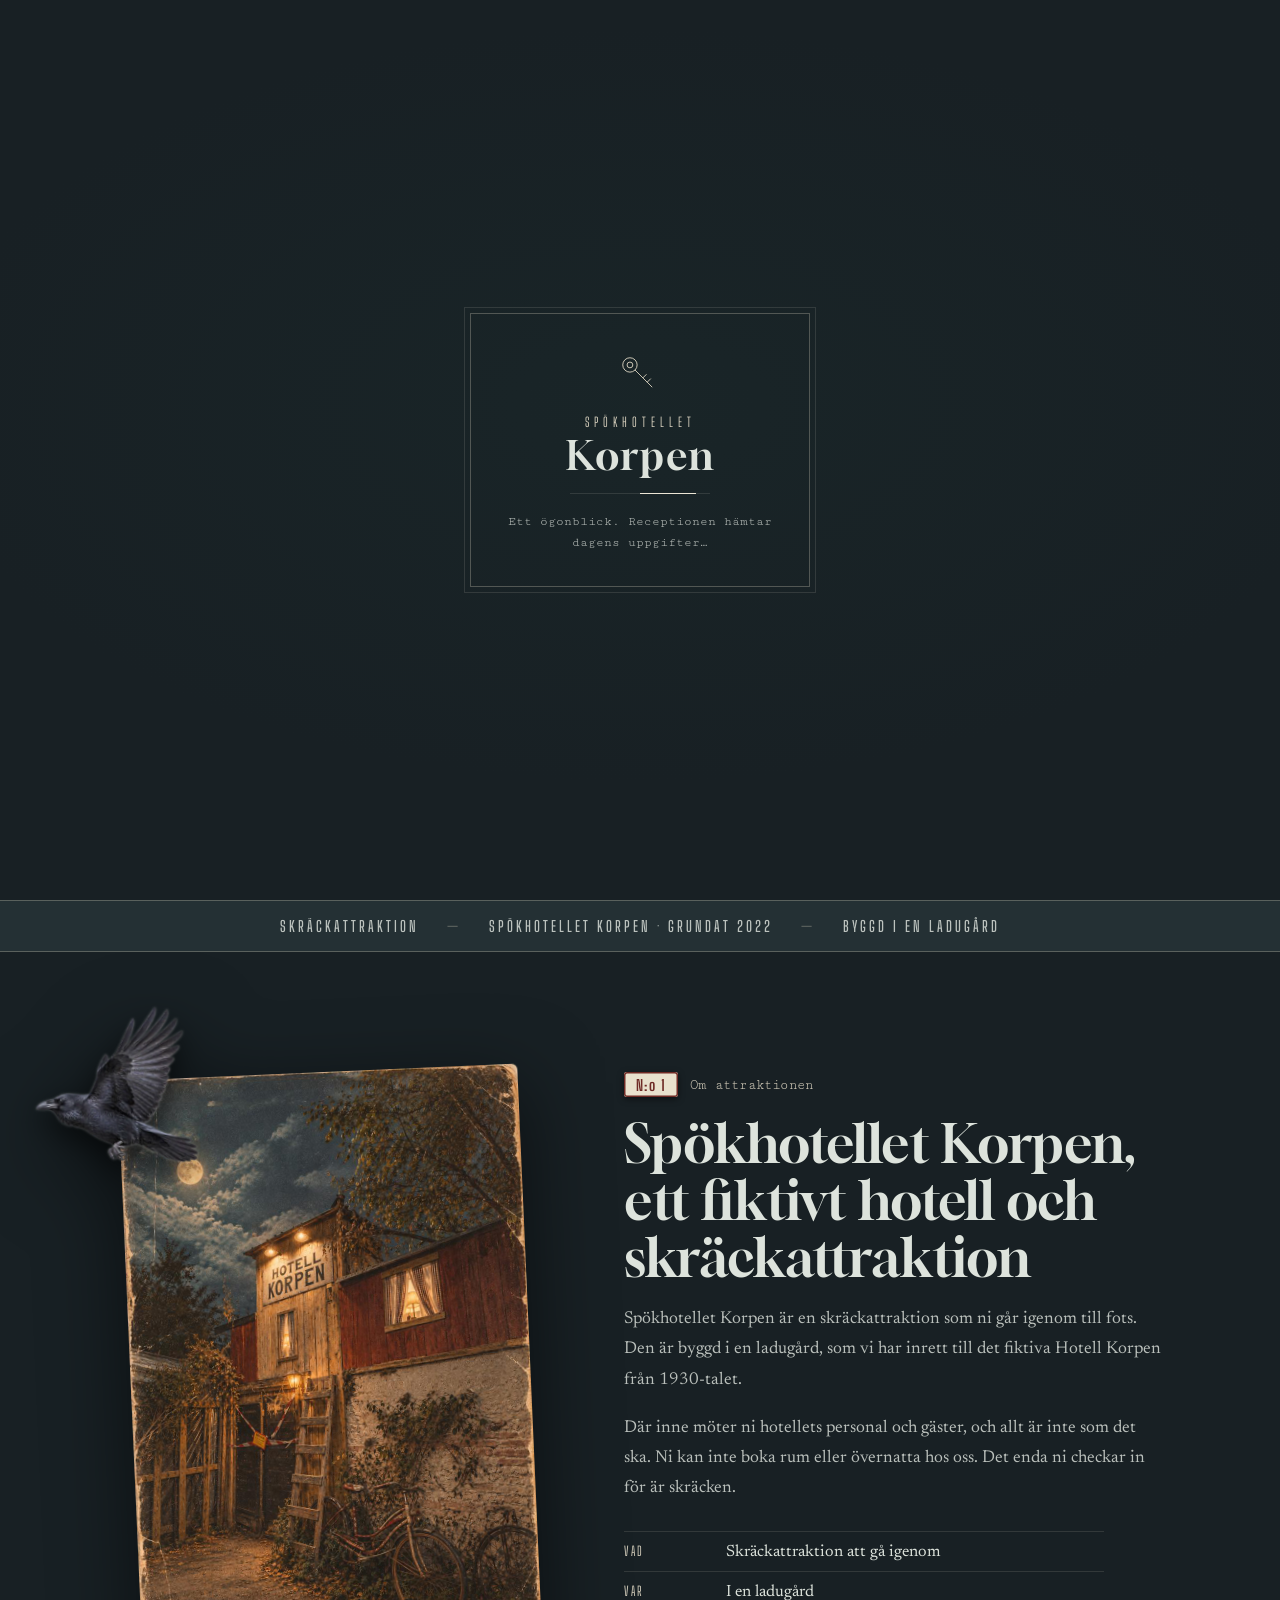
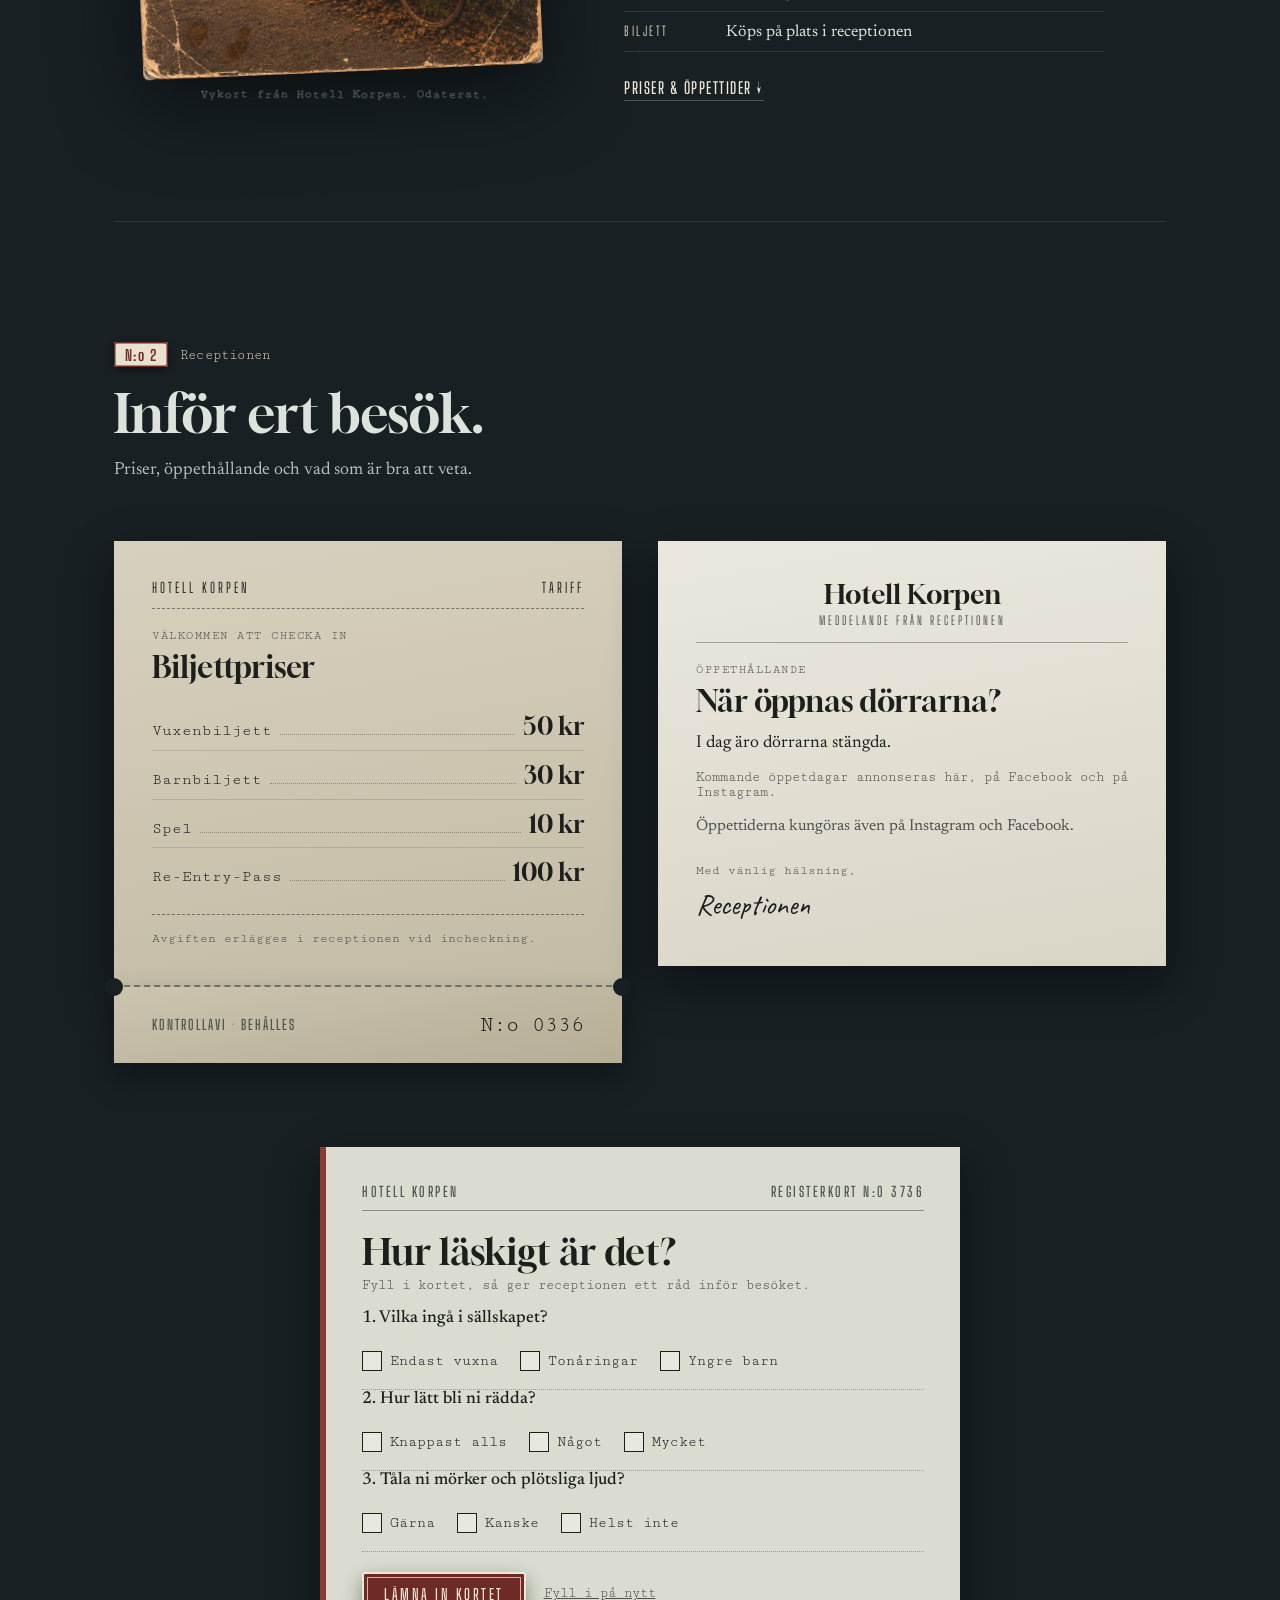
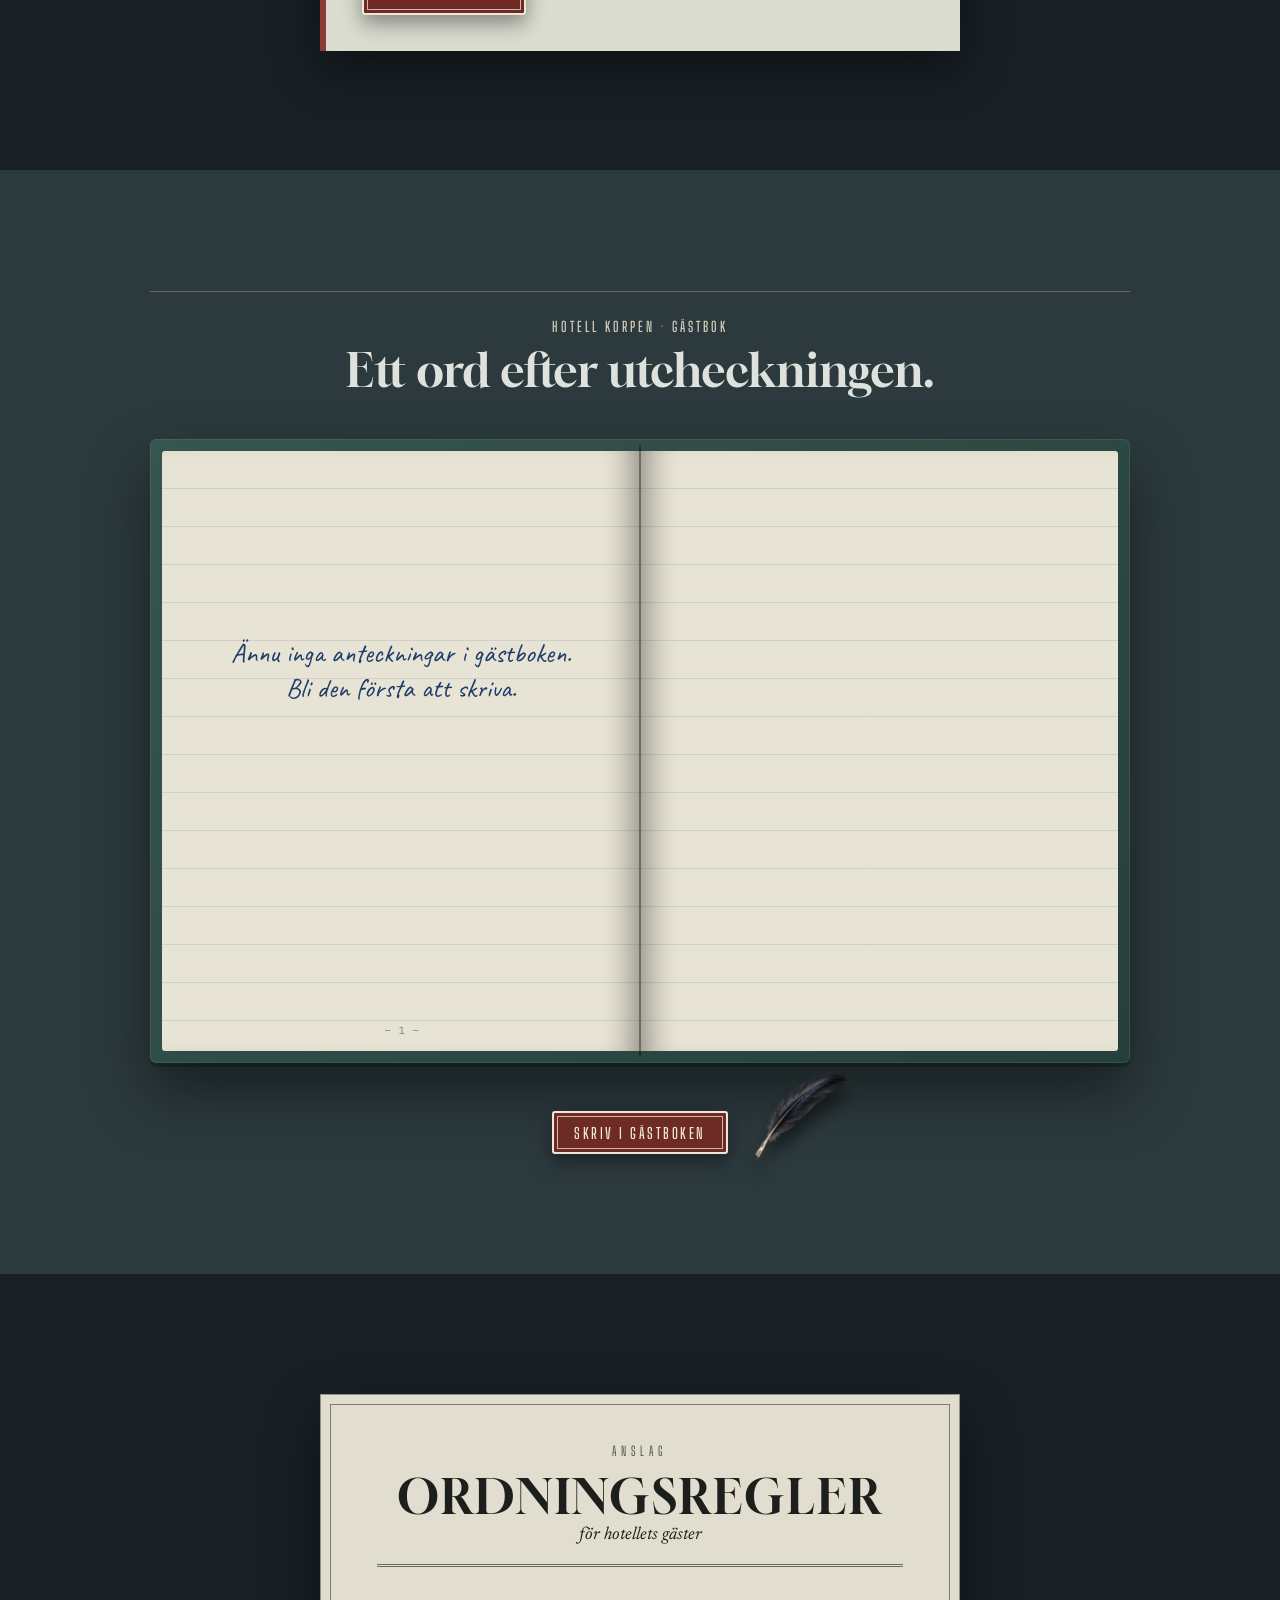
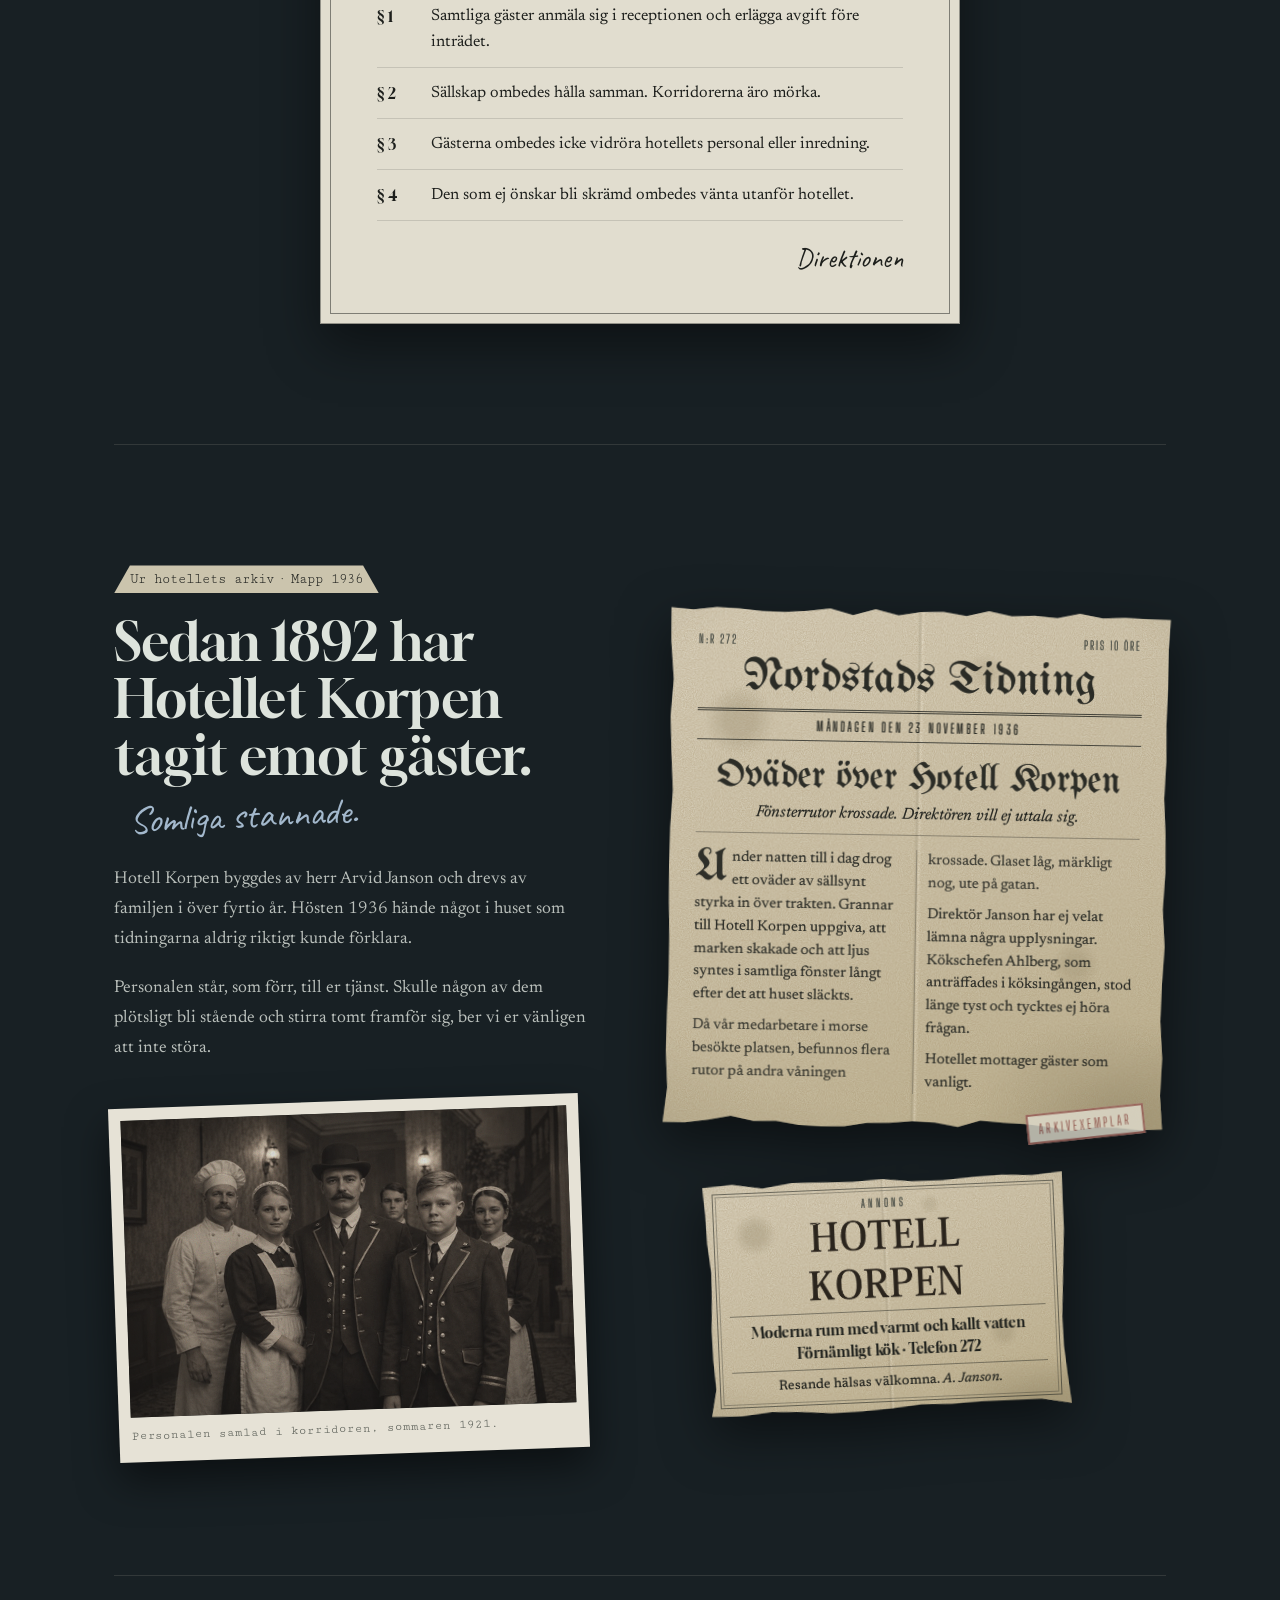
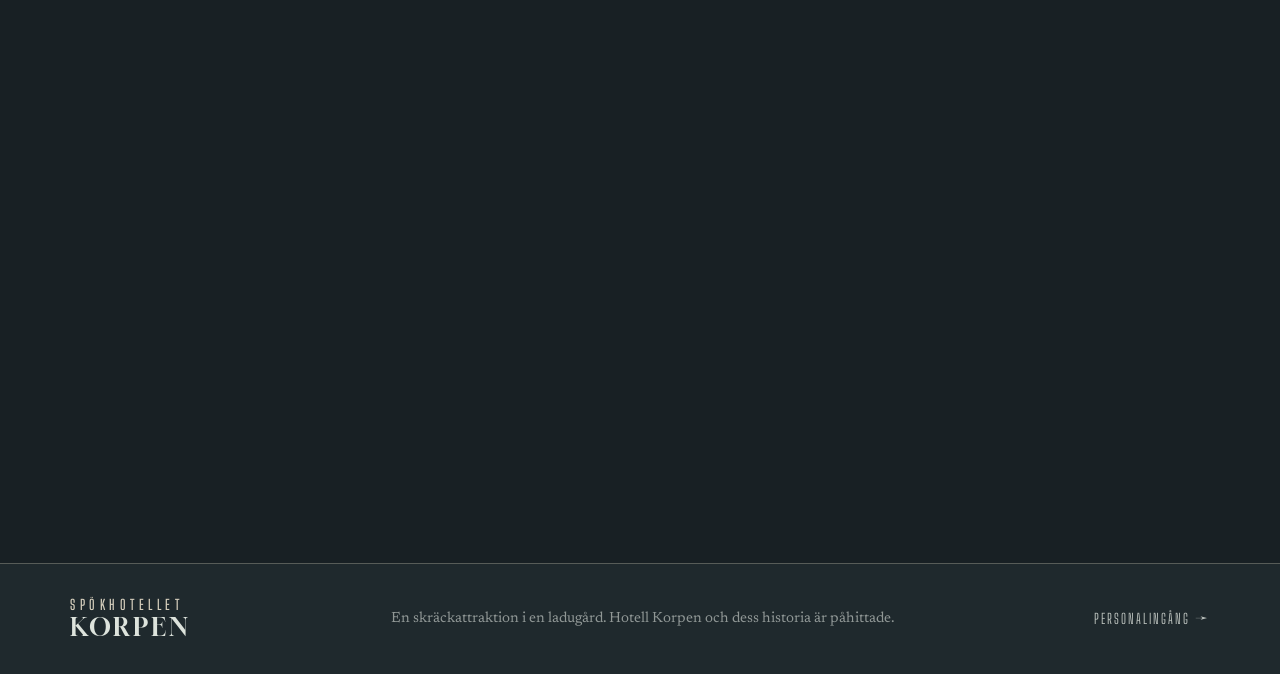
==== commit 0b80ef9c: "Add files via upload" ====
--- a/index.html
+++ b/index.html
@@ -62,6 +62,15 @@
         <img src="bilder/korpen.png" alt="Spökhotellet Korpen" class="login-logo-img" width="974" height="573" loading="lazy" decoding="async" onerror="this.style.display='none'">
       </div>
       <h2 class="login-title" id="loginTitle">Spökhotellet Korpen</h2>
+      <!-- Visas när personalen tittar på gästsidan men redan är inloggad (app.js, showGuestView) -->
+      <div id="loginBack" hidden>
+        <p class="login-subtitle">Personalingång. Du är redan inloggad.</p>
+        <p class="login-back-who">Inloggad som <strong id="loginBackName">Namn</strong></p>
+        <button class="login-submit" id="loginBackGo" onclick="leaveGuestView(true)">Fortsätt</button>
+        <div class="login-back-alt"><button type="button" onclick="loginSwitchPerson()">Byt person</button><button type="button" onclick="guestViewLogout()">Logga ut</button></div>
+        <p class="login-hint" id="loginBackLeft"></p>
+      </div>
+      <div id="loginFormPart">
       <p class="login-subtitle">Personalingång. Ange namn och lösenord.</p>
       <div class="login-field">
         <label class="login-label" for="loginNameInput">Namn</label>
@@ -74,6 +83,7 @@
       <div class="login-error" id="loginError" role="alert"></div>
       <button class="login-submit" onclick="submitLogin()">Träd in</button>
       <p class="login-hint">Gäster behöva ej logga in.</p>
+      </div>
     </div>
   </div>
 
@@ -95,6 +105,7 @@
       <button id="loginBtn" onclick="openLoginModal()" style="display:inline-block;">Logga in</button>
       <button id="logoutBtn" style="display:none;" aria-haspopup="true"><span id="logoutName">Namn</span><svg width="10" height="7" viewBox="0 0 10 7" fill="none" stroke="currentColor" stroke-width="1.6" stroke-linecap="round" aria-hidden="true"><path d="M1 1l4 4 4-4"/></svg><span id="msgBadgeDot" hidden></span></button>
       <div id="userDropdown" class="dropdown">
+        <a href="#" onclick="showGuestView(true);return false;">Visa gästsidan</a>
         <a href="#" onclick="selectMenu('logout');return false;">Logga ut</a>
       </div>
     </div>
@@ -440,21 +451,22 @@
   </div>
 
   <!-- ===== KÖTID ===== -->
-  <div id="queueMenu">
-    <label class="u-f--label">Kötid:</label>
-    <select id="queuePreset" onchange="applyQueuePreset(this.value)">
-      <option value="">-- Välj --</option>
-      <option>Stängt</option>
-      <option value="Tillfälligt Stängt">Tillfälligt stängt</option>
-      <option>0–5 min</option>
-      <option>5–10 min</option>
-      <option>10–15 min</option>
-      <option>15–20 min</option>
-      <option>20–25 min</option>
-      <option>25–30 min</option>
-      <option value="Stängt för kvällen">Stängt för idag</option>
-    </select>
-    <div class="u-fs-12 u-mt-6 u-italic" id="queueStatusRow" style="opacity:0.55;">↺ Auto</div>
+  <!-- Fälls ned under kötiden i topbaren (app.js, maybeEditQueueTime) -->
+  <div id="queueMenu" role="dialog" aria-label="Ändra kötid">
+    <div class="qm-head"><span class="qm-title">Kötid</span><span class="qm-status" id="queueStatusRow">↺ Auto</span></div>
+    <div class="qm-grid">
+      <button type="button" class="qm-auto" data-q="__auto__">↺ Auto <small>räknas från kön</small></button>
+      <button type="button" data-q="0–5 min">0–5 min</button>
+      <button type="button" data-q="5–10 min">5–10 min</button>
+      <button type="button" data-q="10–15 min">10–15 min</button>
+      <button type="button" data-q="15–20 min">15–20 min</button>
+      <button type="button" data-q="20–25 min">20–25 min</button>
+      <button type="button" data-q="25–30 min">25–30 min</button>
+      <button type="button" class="qm-closed" data-q="Tillfälligt Stängt">Tillfälligt stängt</button>
+      <button type="button" class="qm-closed" data-q="Stängt för kvällen">Stängt för idag</button>
+      <button type="button" class="qm-closed" data-q="Stängt">Stängt</button>
+    </div>
+    <p class="qm-note">En vald tid gäller i 5 minuter, sedan räknas kön automatiskt igen. Stängt gäller tills någon väljer något annat.</p>
   </div>
 
   <!-- ===== ADMIN ===== -->
@@ -480,6 +492,7 @@
       <div class="adm-nav-group"><span class="adm-nav-label">Uppföljning</span>
         <button type="button" data-adm="recensioner">Recensioner <span class="adm-badge" id="admReviewBadge" hidden></span></button>
         <button type="button" data-adm="loner">Löner</button>
+        <button type="button" data-adm="ekonomi">Ekonomi</button>
       </div>
       <div class="adm-nav-group"><span class="adm-nav-label">Inställningar</span>
         <button type="button" data-adm="personal">Personal</button>
@@ -509,53 +522,8 @@
       <div id="admProdukter"></div>
     </div>
 
-    <div class="section adm-panel" data-panel="skarmar" hidden>
-      <h4 class="adm-panel-title">Skärmar &amp; enheter</h4>
-      <div id="displayAdminContent" class="content">
-        <div class="ui-tabs u-mb-16">
-          <button class="ui-tab is-active" id="displayTab_enheter" onclick="selectDisplayTab('enheter')">Kassaenheter</button>
-          <button class="ui-tab" id="displayTab_kundskarm" onclick="selectDisplayTab('kundskarm')">Kö- och kundskärm</button>
-        </div>
-
-        <div id="displayPanel_enheter">
-          <div class="tiny muted u-mb-10">Endast registrerade enheter kan använda kassan. Logga in som admin på en enhet och registrera den här.</div>
-          <div id="devicesAdminList"></div>
-          <h4 class="u-mt-16">Senast hörda enheter</h4>
-          <div id="admDeviceSeen" class="rx-seen"></div>
-          <button id="registerThisDeviceBtn" class="btn btn-green" onclick="registerThisDevice()" style="display:none;">Registrera denna enhet som kassaenhet</button>
-          <div id="deviceRegisteredNote" class="tiny u-mt-6" style="display:none;color:rgba(100,200,100,0.8);">✓ Denna enhet är registrerad som kassaenhet</div>
-        </div>
-
-        <div id="displayPanel_kundskarm" style="display:none;">
-          <div id="displayAdminStatus" class="muted u-mb-10">–</div>
-          <button id="displayAdminDisconnectBtn" class="btn btn-danger" onclick="adminDisconnectDisplay()" style="display:none;">Koppla från</button>
-          <h4>Swish-nummer</h4>
-          <div class="row u-gap-8">
-            <input id="swishNumberInput" class="input u-flex1" placeholder="t.ex. 1234567890">
-            <button class="btn btn-green" onclick="saveSwishNumber()">Spara</button>
-          </div>
-          <div class="ui-hint-ok" id="swishNumberConfirm" style="display:none;">Sparat!</div>
-          <h4 class="u-mt-16">Info-slides (kötidsdisplay)</h4>
-          <div class="tiny muted u-mb-6">Varje del visas som en egen informationssida i displayen. Separera med <strong>|</strong></div>
-          <div class="row u-gap-8">
-            <input id="displayTickerInput" class="input u-flex1" placeholder="t.ex. Välkommen! | Kort film ca 30 min">
-            <button class="btn btn-green" onclick="saveDisplayTicker()">Spara</button>
-          </div>
-          <div class="ui-hint-ok" id="displayTickerConfirm" style="display:none;">Sparat!</div>
-          <h4 class="u-mt-16">Bildslides (kötidsdisplay)</h4>
-          <div class="tiny muted u-mb-6">En bild-URL per rad. Bilderna visas som helskärmsslides i displayen.</div>
-          <div class="u-col u-gap-8" style="display:flex;">
-            <textarea id="displayImagesInput" class="admin-textarea" rows="4" placeholder="https://example.com/bild1.jpg&#10;https://example.com/bild2.png"></textarea>
-            <div class="u-jc-end" style="display:flex;">
-              <button class="btn btn-green" onclick="saveDisplayImages()">Spara</button>
-            </div>
-          </div>
-          <div class="tiny muted u-mt-10 u-mb-6">Eller välj bland hotellets bilder:</div>
-          <div class="adm-image-picker" id="admImagePicker"></div>
-          <div class="ui-hint-ok" id="displayImagesConfirm" style="display:none;">Sparat!</div>
-        </div>
-      </div>
-    </div>
+    <!-- Översikt (enheter och webbesök), kassaenheter, köskärmen och kundskärmen. Ritas av kod/skarmar.js. -->
+    <section class="adm-panel" data-panel="skarmar" id="admSkarmar" aria-label="Skärmar och enheter" hidden></section>
 
     <div class="section adm-panel" data-panel="recensioner" hidden>
       <h4 class="adm-panel-title">Recensioner</h4>
@@ -569,6 +537,7 @@
     <section class="adm-panel" data-panel="sidan" id="admSidan" aria-label="Redigera sidan" hidden></section>
     <section class="adm-panel" data-panel="listor" id="admListor" aria-label="Listor" hidden></section>
     <section class="adm-panel" data-panel="logg" id="admLogg" aria-label="Ändringslogg" hidden></section>
+    <section class="adm-panel" data-panel="ekonomi" id="admEkonomi" aria-label="Ekonomi" hidden></section>
     <section class="adm-panel" data-panel="kopia" id="admKopia" aria-label="Säkerhetskopia" hidden></section>
     </div>
   </div>
@@ -641,9 +610,10 @@
     <div class="u-text-center" style="margin:-10px 0 12px;"><span class="u-f-mono u-fs-13 u-ls-0_5" id="kassaClock" style="opacity:0.35;"></span></div>
     <div id="closedMessage">Kassan är stängd</div>
     <div id="deviceNotRegisteredMessage">Denna enhet är inte registrerad som kassaenhet</div>
-    <!-- Produkter och varukorg; på iPad i liggande läge två kolumner (app.css, KASSA PÅ IPAD) -->
+    <!-- Produkter och varukorg; på liggande skärm två kolumner utan scroll, och bokningarna i en egen flik (app.css, KASSA PÅ IPAD) -->
     <div class="kassa-body">
-    <div class="kassa-pick">
+    <div class="kassa-pick" data-tab="pick">
+    <div class="kassa-tabs" id="kassaTabs" role="tablist" aria-label="Kassan" hidden><button type="button" role="tab" data-kassa-tab="pick" aria-selected="true">Biljetter</button><button type="button" role="tab" data-kassa-tab="book" aria-selected="false">Bokningar <span class="kassa-tab-count" id="kassaTabCount"></span></button></div>
     <div class="bk-kassa" id="kassaBookings" hidden></div>
     <div class="products"></div>
     <button id="discountBtn" title="Använd 50% rabatt en gång på denna kund">50% rabatt (1 gång)</button>
@@ -666,7 +636,12 @@
   <!-- ===== KASSA LOCK SCREEN ===== -->
   <div id="kassaLockModal" role="dialog" aria-modal="true" aria-label="Kassan är låst">
     <div class="kassa-lock-box">
-      <div class="kassa-lock-icon"><svg width="28" height="32" viewBox="0 0 22 26" fill="none" stroke="currentColor" stroke-width="1.8" stroke-linecap="round" stroke-linejoin="round"><rect x="3" y="11" width="16" height="13" rx="2"/><path d="M7 11V7a4 4 0 0 1 8 0v4"/></svg></div>
+      <!-- Låset med nyckel; animeras medan inloggningen kontrolleras (app.css, KASSALÅSETS NYCKEL) -->
+      <div class="kassa-lock-icon"><svg class="kl-lock" width="44" height="52" viewBox="0 0 44 52" fill="none" stroke="currentColor" stroke-width="2" stroke-linecap="round" stroke-linejoin="round" aria-hidden="true"><path class="kl-shackle" d="M13 23V15a9 9 0 0 1 18 0v8"/><rect class="kl-body" x="6" y="23" width="32" height="25" rx="2"/><path class="kl-hole" d="M22 32.5v6"/><circle class="kl-hole" cx="22" cy="32" r="2.4"/><g class="kl-key"><circle cx="38" cy="32" r="4.6"/><circle cx="38" cy="32" r="1.4"/><path d="M22 32h11.4M25.5 32v3.5M28.5 32v2.5"/></g></svg></div>
+      <!-- Nyckelbrickan som svänger in när upplåsningen gått igenom -->
+      <div class="kl-welcome" aria-live="polite">
+        <div class="kl-tag"><span class="kl-tag-room" id="klWelcomeRoom"></span><span class="kl-tag-hi" id="klWelcomeHi"></span><strong id="klWelcomeName"></strong><small id="klWelcomeSub"></small></div>
+      </div>
       <p class="kassa-lock-label">Kassan är låst</p>
       <div class="kassa-lock-user-row">
         <button class="kassa-lock-user-btn" id="kassaLockUserName" onclick="toggleLockUserSwitch()" title="Byt personal">Namn <svg width="10" height="7" viewBox="0 0 10 7" fill="none" stroke="currentColor" stroke-width="1.8" stroke-linecap="round"><path d="M1 1l4 4 4-4"/></svg></button>
@@ -757,9 +732,8 @@
 
   <!-- ===== DAG-SAMMANFATTNING MODAL ===== -->
   <div id="daySummaryModal" class="modal-overlay" role="dialog" aria-modal="true" aria-labelledby="daySummaryTitle" onclick="if(event.target===this)closeDaySummaryModal()">
-    <div class="modal" style="width:min(620px,96vw);max-height:90vh;overflow-y:auto;padding:24px 22px 18px;">
-      <h3 class="u-m-0-0-4 u-fs-20 u-ls-0_5 u-text-center" id="daySummaryTitle"></h3>
-      <div class="u-text-center u-f--body u-italic u-fs-13 u-mb-18" id="daySummarySubtitle" style="color:var(--faint);"></div>
+    <div class="modal sx-modal">
+      <header class="sx-sum-head"><h3 id="daySummaryTitle"></h3><span id="daySummarySubtitle"></span></header>
       <div id="daySummaryContent"></div>
       <div class="actions u-mt-18">
         <button class="btn" onclick="exportDay(window._daySummaryDate,'copy')">Kopiera som text</button>
@@ -800,7 +774,7 @@
   <!-- ===== STATISTIK ===== -->
   <div id="statsContainer" style="display:none;max-width:820px;margin:40px auto;">
     <div class="section">
-      <header class="rx-head"><p class="rx-kicker">Receptionens räkenskaper</p><h3>Statistik</h3></header>
+      <header class="rx-head"><h3>Statistik</h3></header>
       <div id="statsContent">
         <div id="cockpitWrap"></div>
         <div id="statsList"></div>
@@ -810,8 +784,10 @@
 
   <script src="kod/sidtext.js"></script>
   <script src="kod/ui.js"></script>
+  <script src="kod/statistik.js"></script>
   <script src="kod/app.js"></script>
   <script src="kod/lon.js"></script>
+  <script src="kod/skarmar.js"></script>
   <script src="kod/admin.js"></script>
   <script src="kod/bokning.js"></script>
   <script src="kod/guest.js"></script>
@@ -834,7 +810,7 @@
       </div>
       <div class="u-col" id="cdTack" style="display:none;">
         <div class="u-fs-2_5r u-ls-1" id="cdTackName">Tack för besöket!</div>
-        <div class="u-fs-1r u-mt-14 u-ls-1" style="color:rgba(221,227,220,0.4);">Ha en rysligt kul upplevelse</div>
+        <div class="u-fs-1r u-mt-14 u-ls-1" id="cdTackSub" style="color:rgba(221,227,220,0.4);">Ha en rysligt kul upplevelse</div>
       </div>
       <div class="u-col u-w100" id="cdKontant" style="display:none;">
         <div class="u-mb-12" id="cdKontantItems"></div>
--- a/kod/app.css
+++ b/kod/app.css
@@ -1,2593 +1,2907 @@
-:root {
-      /* ====== DESIGNSYSTEM – HOTELL KORPEN, KALL NATT ====== */
-      /* Ytor: nattsvart med blågrön ton, skiffer och fuktig puts */
-      --soot: #182024;
-      --soot-2: #1f292d;
-      --olive: #243034;
-      --olive-2: #2c3a3e;
-      --wood: #1c2629;
-      /* Papper och bläck – blekt i månljus */
-      --paper-bg: #e1ddcf;
-      --paper-bg-2: #cbc4ad;
-      --paper-ink: #1d1f1c;
-      --paper-ink-soft: #4d524b;
-      /* Text på mörk yta – benvitt */
-      --cream: #dde3dc;
-      --muted: rgba(226,231,225,0.8);
-      --faint: rgba(226,231,225,0.58);
-      /* Accenter: benvitt för etiketter och linjer, oxblod för knappar, månljus för bläck */
-      --gas: #d6cfbd;
-      --gas-light: #ece6d6;
-      --gas-dim: rgba(214,207,189,0.3);
-      --enamel: #6e2a25;
-      --enamel-light: #86352e;
-      --moon: #a3b8cc;
-      --moon-dim: rgba(163,184,204,0.25);
-      --line: rgba(214,207,189,0.14);
-      --oxblood: #7c2f2b;
-      --ok: #9dbb84;
-      --warn: #d9a95b;
-      --bad: #d0695a;
-      /* Typsnitt */
-      --f-display: 'Gloock', 'Didot', 'Bodoni 72', 'Times New Roman', serif;
-      --f-label: 'Big Shoulders Display', 'Arial Narrow', 'Helvetica Neue', sans-serif;
-      --f-type: 'Cutive Mono', 'Courier New', Courier, monospace;
-      --f-body: 'Newsreader', Georgia, 'Times New Roman', serif;
-      --f-hand: 'Caveat', 'Segoe Print', cursive;
-
-      /* Äldre namn som fortfarande används i koden (och i test.html) */
-      --brass: var(--gas);
-      --brass-light: var(--gas-light);
-      --brass-dim: var(--gas-dim);
-      --ink: #080b0c;
-      --paper: #dde3dc;
-      --blood: #7c2f2b;
-      --blood-bright: #a8483a;
-      --ember: #d6cfbd;
-      --fog: rgba(221,227,220,0.06);
-      --border: rgba(221,227,220,0.12);
-      --green-dark: #1a3326;
-      --green-bright: #6fae86;
-    }
-
-    /* ====== RESET + BAS ====== */
-    *, *::before, *::after { box-sizing: border-box; margin: 0; padding: 0; }
-    html { scroll-behavior: smooth; font-synthesis: none; }
-    html, body { min-height: 100vh; }
-
-    body {
-      font-family: var(--f-body);
-      background: var(--soot);
-      color: var(--cream);
-      background-image:
-        radial-gradient(ellipse 110% 70% at 50% 0%, rgba(58,82,84,0.45) 0%, transparent 60%),
-        radial-gradient(ellipse 90% 50% at 50% 100%, rgba(44,62,76,0.45) 0%, transparent 60%);
-      background-attachment: fixed;
-      font-variant-numeric: lining-nums;
-      -webkit-font-smoothing: antialiased;
-    }
-
-    /* Papperskorn */
-    body::before {
-      content: '';
-      position: fixed;
-      inset: 0;
-      pointer-events: none;
-      z-index: 0;
-      opacity: 0.045;
-      background-image: url("data:image/svg+xml,%3Csvg viewBox='0 0 256 256' xmlns='http://www.w3.org/2000/svg'%3E%3Cfilter id='noise'%3E%3CfeTurbulence type='fractalNoise' baseFrequency='0.9' numOctaves='4' stitchTiles='stitch'/%3E%3C/filter%3E%3Crect width='100%25' height='100%25' filter='url(%23noise)'/%3E%3C/svg%3E");
-      background-size: 200px;
-    }
-
-    /* ====== TOPBAR ====== */
-    .topbar {
-      background: linear-gradient(180deg, rgba(10,10,10,0.97), rgba(9,13,14,0.95));
-      padding: 0 20px;
-      border-bottom: 1px solid rgba(124,47,43,0.35);
-      box-shadow: 0 1px 0 rgba(214,207,189,0.08), 0 4px 20px rgba(0,0,0,0.6);
-      display: grid;
-      grid-template-columns: minmax(0, 1fr) auto minmax(0, 1fr);
-      align-items: center;
-      gap: 12px;
-      height: 52px;
-      position: sticky;
-      top: 0;
-      z-index: 500;
-    }
-
-    .topbar::before {
-      content: '';
-      position: absolute;
-      top: 0; left: 0; right: 0;
-      height: 1px;
-      background: linear-gradient(90deg, transparent, rgba(214,207,189,0.4), transparent);
-    }
-
-    #openBlock {
-      text-align: center;
-      white-space: nowrap;
-      line-height: 1.2;
-    }
-    .open-label {
-      display: inline;
-      font-size: 15px;
-      color: rgba(221,227,220,0.55);
-      letter-spacing: 0.5px;
-      text-transform: uppercase;
-      font-family: var(--f-label);
-    }
-    .open-time {
-      display: inline;
-      font-size: 15px;
-      color: #dde3dc;
-      margin-left: 6px;
-    }
-    @media (max-width: 520px) {
-      #openBlock { white-space: normal; }
-      .open-time { display: block; font-size: 13px; margin-top: 2px; }
-    }
-    @media (max-width: 380px) {
-      #welcomeKorpenLogo { max-width: 200px; }
-      .welcome-hotel-name { letter-spacing: 2px; font-size: 1.3rem; }
-      .welcome-status-card { padding: 7px 12px; }
-      .topbar { padding: 0 10px; gap: 6px; }
-      .login-box { padding: 32px 22px 26px; }
-    }
-
-    .user-menu { justify-self: end; position: relative; }
-
-    #loginBtn {
-      background: transparent;
-      color: #dde3dc;
-      border: 1px solid rgba(124,47,43,0.6);
-      padding: 6px 16px;
-      border-radius: 3px;
-      cursor: pointer;
-      font-family: var(--f-label);
-      font-size: 16px;
-      letter-spacing: 0.5px;
-      transition: all 0.2s ease;
-      position: relative;
-      overflow: hidden;
-    }
-    #loginBtn::before {
-      content: '';
-      position: absolute;
-      inset: 0;
-      background: linear-gradient(135deg, rgba(124,47,43,0.3), transparent);
-      opacity: 0;
-      transition: opacity 0.2s;
-    }
-    #loginBtn:hover { border-color: rgba(124,47,43,0.9); color: #fff; box-shadow: 0 0 12px rgba(124,47,43,0.3), inset 0 0 12px rgba(124,47,43,0.1); }
-    #loginBtn:hover::before { opacity: 1; }
-
-    #logoutBtn {
-      background: transparent;
-      color: #dde3dc;
-      border: 1px solid var(--border);
-      padding: 5px 12px;
-      border-radius: 3px;
-      cursor: pointer;
-      display: flex;
-      flex-direction: column;
-      align-items: center;
-      font-family: var(--f-label);
-      transition: border-color 0.2s;
-    }
-    #logoutBtn:hover { border-color: rgba(221,227,220,0.3); }
-
-    .status {
-      font-family: var(--f-label);
-      font-size: 16px;
-      letter-spacing: 0.3px;
-      color: rgba(221,227,220,0.7);
-    }
-    .status .clickable { cursor: pointer; transition: color 0.15s; }
-    .status .clickable:hover { color: #dde3dc; }
-
-    .user-menu .dropdown {
-      display: none;
-      position: absolute;
-      right: 0;
-      top: calc(100% + 8px);
-      background: rgba(7,10,11,0.97);
-      min-width: 200px;
-      box-shadow: 0 12px 40px rgba(0,0,0,0.8), 0 0 0 1px rgba(124,47,43,0.25);
-      border-radius: 4px;
-      overflow: hidden;
-      z-index: 100;
-      border: 1px solid rgba(124,47,43,0.2);
-    }
-    .user-menu .dropdown a {
-      display: block;
-      padding: 11px 16px;
-      color: rgba(221,227,220,0.8);
-      text-decoration: none;
-      font-family: var(--f-label);
-      font-size: 16px;
-      letter-spacing: 0.3px;
-      border-bottom: 1px solid rgba(255,255,255,0.04);
-      transition: background 0.15s, color 0.15s, padding-left 0.15s;
-    }
-    .user-menu .dropdown a:last-child { border-bottom: none; }
-    .user-menu .dropdown a:hover { background: rgba(124,47,43,0.2); color: #fff; padding-left: 20px; }
-
-    /* ====== LOGIN MODAL ====== */
-    #loginModal {
-      position: fixed;
-      inset: 0;
-      display: none;
-      z-index: 20000;
-    }
-    #loginModal.active {
-      display: flex;
-      align-items: center;
-      justify-content: center;
-      background: rgba(0,0,0,0.85);
-      backdrop-filter: blur(4px);
-      animation: fadeInOverlay 0.3s ease;
-    }
-    @keyframes fadeInOverlay { from { opacity: 0; } to { opacity: 1; } }
-
-    .login-box {
-      background: linear-gradient(160deg, #0a0f11, #080c0d);
-      border: 1px solid rgba(124,47,43,0.4);
-      border-radius: 6px;
-      padding: 40px 36px 32px;
-      width: min(420px, 92vw);
-      box-shadow: 0 0 0 1px rgba(214,207,189,0.06), 0 24px 80px rgba(0,0,0,0.9), inset 0 1px 0 rgba(214,207,189,0.08);
-      animation: slideUp 0.35s cubic-bezier(0.16, 1, 0.3, 1);
-      position: relative;
-      overflow: hidden;
-    }
-    .login-box::before { content: ''; position: absolute; top: 0; left: 0; width: 80px; height: 80px; background: radial-gradient(circle at top left, rgba(124,47,43,0.18), transparent 70%); pointer-events: none; }
-    .login-box::after { content: ''; position: absolute; bottom: 0; right: 0; width: 120px; height: 60px; background: radial-gradient(circle at bottom right, rgba(124,47,43,0.1), transparent 70%); pointer-events: none; }
-    @keyframes slideUp { from { transform: translateY(24px); opacity: 0; } to { transform: translateY(0); opacity: 1; } }
-
-    .login-logo { text-align: center; margin-bottom: 28px; }
-    .login-logo-img { max-width: 160px; width: 70%; height: auto; opacity: 0.9; filter: drop-shadow(0 0 16px rgba(124,47,43,0.5)); }
-    .login-title { font-family: var(--f-label); font-size: 22px; color: #dde3dc; text-align: center; letter-spacing: 0.5px; margin-bottom: 6px; text-shadow: 0 0 20px rgba(124,47,43,0.4); }
-    .login-subtitle { font-family: var(--f-body); font-size: 13px; font-style: italic; color: rgba(221,227,220,0.4); text-align: center; margin-bottom: 28px; letter-spacing: 0.3px; }
-    .login-field { margin-bottom: 16px; }
-    .login-label { display: block; font-family: var(--f-label); font-size: 13px; letter-spacing: 1.5px; text-transform: uppercase; color: rgba(221,227,220,0.45); margin-bottom: 8px; }
-    .login-input { width: 100%; background: rgba(255,255,255,0.04); border: 1px solid rgba(221,227,220,0.12); border-radius: 3px; padding: 12px 14px; color: #dde3dc; font-family: var(--f-body); font-size: 18px; letter-spacing: 4px; transition: border-color 0.2s, box-shadow 0.2s, background 0.2s; -webkit-text-security: disc; appearance: none; }
-    .login-input:focus { outline: none; border-color: rgba(124,47,43,0.6); background: rgba(255,255,255,0.06); box-shadow: 0 0 0 3px rgba(124,47,43,0.12), 0 0 16px rgba(124,47,43,0.1); }
-    .login-input::placeholder { color: rgba(221,227,220,0.2); letter-spacing: 2px; font-size: 14px; }
-    #loginNameInput { -webkit-text-security: none; letter-spacing: 0.5px; font-size: 16px; }
-    #loginNameInput::placeholder { letter-spacing: 0.5px; font-size: 15px; }
-    .login-input.shake { animation: shake 0.35s ease; border-color: rgba(168,72,58,0.8); }
-    @keyframes shake { 0%,100%{transform:translateX(0);} 20%{transform:translateX(-6px);} 40%{transform:translateX(6px);} 60%{transform:translateX(-4px);} 80%{transform:translateX(4px);} }
-    .login-error { font-family: var(--f-body); font-style: italic; font-size: 13px; color: #a8483a; text-align: center; min-height: 18px; margin-bottom: 14px; transition: opacity 0.2s; }
-    .login-submit { width: 100%; background: linear-gradient(160deg, #5a2219, #7a3026); color: #dde3dc; border: 1px solid rgba(168,72,58,0.5); border-radius: 3px; padding: 13px; font-family: var(--f-label); font-size: 16px; letter-spacing: 1.5px; cursor: pointer; transition: all 0.2s; position: relative; overflow: hidden; }
-    .login-submit::before { content: ''; position: absolute; top: 0; left: -100%; width: 100%; height: 100%; background: linear-gradient(90deg, transparent, rgba(255,255,255,0.06), transparent); transition: left 0.4s; }
-    .login-submit:hover { background: linear-gradient(160deg, #7a1818, #9e1f1f); box-shadow: 0 0 20px rgba(124,47,43,0.4); }
-    .login-submit:hover::before { left: 100%; }
-    .login-submit:active { transform: scale(0.99); }
-    .login-close { position: absolute; top: 14px; right: 16px; background: none; border: none; color: rgba(221,227,220,0.3); font-size: 20px; cursor: pointer; padding: 4px 8px; border-radius: 3px; transition: color 0.15s; line-height: 1; }
-    .login-close:hover { color: rgba(221,227,220,0.7); }
-    .login-hint { text-align: center; margin-top: 16px; font-family: var(--f-body); font-style: italic; font-size: 12px; color: rgba(221,227,220,0.22); letter-spacing: 0.3px; }
-
-    /* ====== KASSA LOCK SCREEN ====== */
-    #kassaLockModal { position: fixed; inset: 0; display: none; z-index: 18000; background: rgba(0,0,0,0.92); backdrop-filter: blur(6px); align-items: center; justify-content: center; animation: fadeInOverlay 0.25s ease; }
-    #kassaLockModal.active { display: flex; }
-    .kassa-lock-box { background: linear-gradient(160deg, #0a0f11, #080c0d); border: 1px solid rgba(124,47,43,0.4); border-radius: 8px; padding: 36px 32px 28px; width: min(340px, 92vw); text-align: center; animation: slideUp 0.3s cubic-bezier(0.16, 1, 0.3, 1); }
-    .kassa-lock-icon { color: rgba(221,227,220,0.25); margin-bottom: 14px; display: flex; justify-content: center; }
-    .kassa-lock-label { font-family: var(--f-label); letter-spacing: 1px; color: rgba(221,227,220,0.45); font-size: 15px; margin: 0 0 18px; }
-    .kassa-lock-user-row { display: flex; justify-content: center; margin-bottom: 4px; }
-    .kassa-lock-user-btn { background: rgba(124,47,43,0.12); border: 1px solid rgba(124,47,43,0.35); border-radius: 20px; padding: 7px 16px; font-family: var(--f-label); font-size: 15px; color: #dde3dc; cursor: pointer; display: flex; align-items: center; gap: 6px; transition: background .15s, border-color .15s; }
-    .kassa-lock-user-btn:hover { background: rgba(124,47,43,0.22); border-color: rgba(124,47,43,0.55); }
-    .kassa-lock-switch-list { margin: 8px 0 4px; display: flex; flex-direction: column; gap: 6px; }
-    .lock-switch-user { background: rgba(255,255,255,0.04); border: 1px solid rgba(221,227,220,0.1); border-radius: 6px; padding: 8px 14px; font-family: var(--f-label); font-size: 16px; color: rgba(221,227,220,0.75); cursor: pointer; text-align: left; transition: background .15s, color .15s; }
-    .lock-switch-user:hover { background: rgba(124,47,43,0.18); color: #dde3dc; border-color: rgba(124,47,43,0.4); }
-    .lock-switch-user.active-user { background: rgba(124,47,43,0.18); border-color: rgba(124,47,43,0.5); color: #dde3dc; }
-
-    /* ====== SEKTIONER ====== */
-    .section { background: rgba(6,9,10,0.75); border: 1px solid rgba(221,227,220,0.08); border-radius: 6px; padding: 14px; margin: 10px 0; text-align: left; backdrop-filter: blur(4px); }
-    .section h4 { margin: 0 0 8px; font-size: 15px; font-family: var(--f-label); }
-    .row { display: flex; align-items: center; gap: 8px; flex-wrap: wrap; }
-    .muted { color: rgba(221,227,220,0.45); font-size: 12px; font-style: italic; }
-    .tag { display: inline-block; padding: 4px 10px; border-radius: 2px; background: rgba(255,255,255,0.06); margin: 4px 6px 0 0; font-size: 12px; border: 1px solid rgba(255,255,255,0.08); }
-
-    .disclosure { display: block; text-align: left; background: rgba(255,255,255,0.04); border: 1px solid rgba(255,255,255,0.07); border-radius: 4px; padding: 10px 14px; color: rgba(221,227,220,0.85); cursor: pointer; width: 100%; font-family: var(--f-label); font-size: 16px; letter-spacing: 0.3px; transition: background 0.15s, border-color 0.15s; box-sizing: border-box; }
-    #adminSettings .disclosure, #statsContainer .disclosure { padding: 10px 14px; font-size: 14px; margin: 0; }
-    .disclosure:hover { background: rgba(255,255,255,0.07); border-color: rgba(255,255,255,0.12); }
-    .disclosure + .content { display: none; padding: 12px 0 0; }
-
-    .input { background: rgba(255,255,255,0.05); color: #dde3dc; border: 1px solid rgba(221,227,220,0.12); border-radius: 4px; padding: 8px 10px; font-family: var(--f-body); font-size: 15px; transition: border-color 0.15s; }
-    .input:focus { outline: none; border-color: rgba(124,47,43,0.5); }
-
-    .btn { background: rgba(255,255,255,0.07); color: #dde3dc; border: 1px solid rgba(255,255,255,0.1); border-radius: 4px; padding: 8px 14px; cursor: pointer; font-family: var(--f-label); font-size: 15px; letter-spacing: 0.3px; transition: background 0.15s, border-color 0.15s; }
-    .btn:hover { background: rgba(255,255,255,0.12); border-color: rgba(255,255,255,0.18); }
-    .btn-danger { background: rgba(124,47,43,0.25); border-color: rgba(124,47,43,0.4); }
-    .btn-danger:hover { background: rgba(124,47,43,0.4); border-color: rgba(168,72,58,0.6); }
-    .btn-primary { background: rgba(214,207,189,0.3); border-color: rgba(214,207,189,0.5); }
-    .btn-primary:hover { background: rgba(214,207,189,0.45); }
-    .btn-green { background: rgba(96,140,84,0.25); border-color: rgba(96,140,84,0.45); }
-    .btn-green:hover { background: rgba(96,140,84,0.4); border-color: rgba(96,140,84,0.65); }
-
-    .pill { display: inline-block; padding: 5px 11px; border-radius: 2px; background: rgba(255,255,255,0.06); color: #dde3dc; font-size: 14px; border: 1px solid rgba(255,255,255,0.1); font-family: var(--f-label); }
-    .tiny { font-size: 11px; color: rgba(221,227,220,0.45); }
-    .clickable { cursor: pointer; }
-
-    /* ====== MENUS ====== */
-    #hoursMenu, #queueMenu, #adminSettings {
-      display: none;
-      background: rgba(6,9,10,0.92);
-      padding: 18px;
-      text-align: center;
-      border-bottom: 1px solid rgba(124,47,43,0.2);
-      border-top: 1px solid rgba(124,47,43,0.1);
-      max-width: 820px;
-      margin: 16px auto;
-      border-radius: 6px;
-      border: 1px solid rgba(124,47,43,0.2);
-      backdrop-filter: blur(8px);
-    }
-    #hoursMenu select, #hoursMenu input, #hoursMenu button,
-    #queueMenu select, #queueMenu button,
-    #adminSettings input, #adminSettings select, #adminSettings button, #adminSettings textarea {
-      font-size: 15px; margin: 5px 0; padding: 8px;
-      font-family: var(--f-body);
-    }
-    #userSelect { font-family: monospace; }
-
-    /* Admin form helpers */
-    #adminSettings > h3 { font-family: var(--f-label); letter-spacing: 0.5px; color: #dde3dc; margin-bottom: 12px; }
-    .admin-label { display: block; font-family: var(--f-label); font-size: 14px; color: rgba(221,227,220,0.5); letter-spacing: 0.5px; margin-bottom: 5px; }
-    .admin-field { margin-bottom: 12px; }
-    .admin-textarea { width: 100%; padding: 10px; background: rgba(255,255,255,0.04); color: #dde3dc; border: 1px solid rgba(255,255,255,0.1); border-radius: 4px; font-family: var(--f-body); font-size: 14px; resize: vertical; transition: border-color 0.15s; }
-    .admin-textarea:focus { outline: none; border-color: rgba(124,47,43,0.5); }
-    .admin-divider { border: none; border-top: 1px solid rgba(255,255,255,0.06); margin: 14px 0; }
-    .section .content h4 { margin-top: 12px; margin-bottom: 6px; }
-    .section .content h4:first-child { margin-top: 0; }
-
-    /* ====== LADDSKÄRM ====== */
-    /* Visas bara vid första besöket, när inga cachade uppgifter finns (se boot() i app.js) */
-    #welcomeLoading {
-      position: fixed;
-      inset: 0;
-      z-index: 9998;
-      display: flex;
-      align-items: center;
-      justify-content: center;
-      padding: 24px;
-      background: radial-gradient(ellipse 80% 60% at 50% 45%, rgba(26,40,42,0.6), transparent 70%), var(--soot);
-      opacity: 0;
-      transition: opacity 0.45s ease;
-    }
-    #welcomeLoading[hidden] { display: none; }
-    #welcomeLoading.wl-in { opacity: 1; }
-    #welcomeLoading.wl-out { opacity: 0; }
-    /* Samma skärm efter personalens inloggning. Den täcker direkt (ingen intoning, annars skymtar gästsidan) och tonar bara ut */
-    #staffLoading { position: fixed; inset: 0; z-index: 20001; display: flex; align-items: center; justify-content: center; padding: 24px; background: radial-gradient(ellipse 80% 60% at 50% 45%, rgba(26,40,42,0.6), transparent 70%), var(--soot); transition: opacity 0.25s ease; }
-    #staffLoading[hidden] { display: none; }
-    #staffLoading.sl-out { opacity: 0; pointer-events: none; }
-    .wl-card { width: min(340px, 100%); display: flex; flex-direction: column; align-items: center; text-align: center; gap: 18px; padding: 38px 30px 32px; border: 1px solid var(--gas-dim); outline: 1px solid var(--line); outline-offset: 5px; }
-    .wl-key { width: 46px; height: 46px; color: var(--gas); animation: wl-swing 3.2s ease-in-out infinite; transform-origin: 28% 28%; }
-    @keyframes wl-swing { 0%,100% { transform: rotate(-8deg); } 50% { transform: rotate(8deg); } }
-    .wl-word { display: flex; flex-direction: column; line-height: 1; }
-    .wl-word span { font-family: var(--f-label); font-size: 13px; letter-spacing: 5px; text-transform: uppercase; color: var(--gas); }
-    .wl-word strong { font-family: var(--f-display); font-weight: 500; font-size: 40px; letter-spacing: 2px; color: var(--cream); margin-top: 6px; }
-    .wl-bar { width: 140px; height: 1px; background: var(--line); overflow: hidden; position: relative; }
-    .wl-bar span { position: absolute; top: 0; bottom: 0; width: 40%; background: var(--gas-light); animation: wl-slide 1.6s ease-in-out infinite; }
-    @keyframes wl-slide { from { left: -40%; } to { left: 100%; } }
-    .wl-text { font-family: var(--f-type); font-size: 13px; line-height: 1.6; color: var(--muted); margin: 0; }
-
-    /* ====== GÄSTSIDAN ====== */
-    #welcomeMessage {
-      --nav-h: 72px;
-      display: none;
-      min-height: 100vh;
-      flex-direction: column;
-      align-items: stretch;
-      position: relative;
-      font-family: var(--f-body);
-      color: var(--cream);
-    }
-    /* Ingen transform-animation här – den skulle bryta position:fixed för toppmenyn */
-    body #welcomeMessage { animation: ghFade 0.5s ease both; }
-    @keyframes ghFade { from { opacity: 0; } to { opacity: 1; } }
-    #welcomeMessage a { color: inherit; }
-    #welcomeMessage :focus-visible { outline: 1px solid var(--gas-light); outline-offset: 3px; }
-    #welcomeMessage ::selection { background: rgba(214,207,189,0.35); color: #fff; }
-    #emberCanvas { display: none !important; }
-
-    .gh-skip { position: fixed; top: 8px; left: 8px; z-index: 700; padding: 8px 14px; background: var(--paper-bg); color: var(--paper-ink) !important; font-family: var(--f-label); font-size: 15px; text-decoration: none; transform: translateY(-200%); transition: transform 0.2s; }
-    .gh-skip:focus { transform: translateY(0); }
-
-    /* Gemensamma byggstenar */
-    /* Rubrikrad: en emaljskylt med rumsnummer och en maskinskriven etikett */
-    .gh-kicker { display: flex; align-items: center; gap: 12px; font-family: var(--f-type); font-size: 14px; letter-spacing: 0.2px; color: var(--gas); margin-bottom: 18px; }
-    .gh-plate { display: inline-flex; align-items: center; justify-content: center; min-width: 54px; padding: 4px 9px 3px; font-family: var(--f-label); font-weight: 700; font-size: 15px; letter-spacing: 1.5px; color: var(--enamel); background: #e9e1cd; border-radius: 3px; box-shadow: inset 0 0 0 1.5px var(--enamel), inset 0 0 0 3px #e9e1cd, 0 2px 6px rgba(0,0,0,0.5); }
-    /* Mappflik för arkivet */
-    .gh-tab { display: inline-block; margin-bottom: 20px; padding: 7px 16px 6px; font-family: var(--f-type); font-size: 13.5px; color: var(--paper-ink); background: var(--paper-bg-2); clip-path: polygon(0 100%, 6% 0, 94% 0, 100% 100%); }
-    .gh-title { font-family: var(--f-display); font-weight: 400; font-size: clamp(2rem, 4.6vw, 3.3rem); line-height: 1.08; letter-spacing: 0; color: var(--cream); margin: 0; }
-    .gh-title em { font-style: normal; color: inherit; }
-    /* Handskriven rad i bläck, som en anteckning i marginalen */
-    .gh-hand { display: block; font-family: var(--f-hand); font-size: 0.72em; line-height: 1.3; color: var(--moon); transform: rotate(-2.5deg); transform-origin: left center; margin: 12px 0 0 0.4em; }
-    .gh-sub { font-family: var(--f-body); font-size: 1.1rem; line-height: 1.6; color: var(--muted); margin: 14px 0 0; max-width: 34em; }
-    .gh-btn { display: inline-flex; align-items: center; gap: 12px; padding: 15px 28px 14px; font-family: var(--f-label); font-size: 17px; font-weight: 600; letter-spacing: 2.5px; text-transform: uppercase; text-decoration: none; color: #efe7d4 !important; background: var(--enamel); border: 2px solid #efe7d4; border-radius: 3px; box-shadow: inset 0 0 0 3px var(--enamel), inset 0 0 0 4px rgba(239,231,212,0.75), 0 8px 20px rgba(0,0,0,0.4); transition: background 0.2s, translate 0.12s, box-shadow 0.12s; }
-    .gh-btn:hover { background: var(--enamel-light); box-shadow: inset 0 0 0 3px var(--enamel-light), inset 0 0 0 4px rgba(239,231,212,0.75), 0 8px 20px rgba(0,0,0,0.4); }
-    .gh-btn:active { translate: 0 2px; box-shadow: inset 0 0 0 3px var(--enamel), inset 0 0 0 4px rgba(239,231,212,0.75), 0 3px 8px rgba(0,0,0,0.4); }
-    .gh-link { font-family: var(--f-label); font-size: 16px; font-weight: 600; letter-spacing: 1.5px; text-transform: uppercase; text-decoration: none; color: var(--gas-light) !important; border-bottom: 1px solid var(--gas-dim); padding-bottom: 3px; transition: border-color 0.2s; }
-    .gh-link:hover { border-color: var(--gas-light); }
-
-    /* ---------- Toppmeny ---------- */
-    .gh-nav { position: fixed; top: 0; left: 0; right: 0; z-index: 600; height: var(--nav-h); background: linear-gradient(180deg, rgba(8,11,13,0.75), rgba(8,11,13,0)); transition: background 0.3s ease, height 0.3s ease, box-shadow 0.3s ease, border-color 0.3s ease; border-bottom: 1px solid transparent; }
-    .gh-nav.is-scrolled { --nav-h: 60px; background: rgba(24,32,36,0.94); -webkit-backdrop-filter: blur(12px); backdrop-filter: blur(12px); border-bottom-color: var(--gas-dim); box-shadow: 0 8px 28px rgba(0,0,0,0.4); }
-    .gh-progress { position: absolute; left: 0; bottom: -1px; height: 1px; width: 100%; transform-origin: left; transform: scaleX(0); background: var(--gas-light); pointer-events: none; }
-    .gh-nav-inner { height: 100%; max-width: 1240px; margin: 0 auto; padding: 0 clamp(16px, 3vw, 32px); display: flex; align-items: center; gap: 24px; }
-
-    .gh-brand { display: inline-flex; flex-direction: column; line-height: 1; text-decoration: none; flex-shrink: 0; }
-    .gh-brand-top { font-family: var(--f-label); font-size: 14px; font-weight: 600; letter-spacing: 4.5px; text-transform: uppercase; color: var(--gas); }
-    .gh-brand-main { font-family: var(--f-display); font-weight: 400; font-size: 25px; letter-spacing: 3px; text-transform: uppercase; color: var(--cream); margin-top: 3px; }
-
-    .gh-links { display: flex; align-items: center; gap: 4px; margin: 0 auto; }
-    .gh-links a { position: relative; padding: 8px 12px; font-family: var(--f-label); font-size: 16px; font-weight: 600; letter-spacing: 1.6px; text-transform: uppercase; text-decoration: none; color: var(--muted); transition: color 0.2s; }
-    .gh-links a::after { content: ''; position: absolute; left: 12px; right: 12px; bottom: 3px; height: 1px; background: var(--gas); transform: scaleX(0); transition: transform 0.25s ease; }
-    .gh-links a:hover, .gh-links a.active { color: var(--cream); }
-    .gh-links a:hover::after, .gh-links a.active::after { transform: scaleX(1); }
-    .gh-links-staff { display: none; }
-
-    .gh-actions { display: flex; align-items: center; gap: 12px; flex-shrink: 0; }
-    .gh-status { display: flex; flex-direction: column; gap: 3px; padding: 4px 0 4px 16px; border-left: 1px solid var(--gas-dim); text-decoration: none; line-height: 1.1; }
-    .gh-status-label { font-family: var(--f-label); font-size: 14px; font-weight: 600; letter-spacing: 2.5px; text-transform: uppercase; color: var(--gas); }
-    .gh-status-value { font-family: var(--f-body); font-size: 14px; color: var(--cream); white-space: nowrap; }
-    .gh-status.is-open .gh-status-value { color: var(--cream); }
-    .gh-status.is-closed .gh-status-value { color: var(--muted); }
-
-    .gh-burger { display: none; width: 44px; height: 44px; background: transparent; border: 1px solid var(--gas-dim); cursor: pointer; position: relative; }
-    .gh-burger span { position: absolute; left: 12px; right: 12px; height: 1px; background: var(--cream); transition: transform 0.25s ease, opacity 0.2s; }
-    .gh-burger span:nth-child(1) { top: 15px; }
-    .gh-burger span:nth-child(2) { top: 21px; }
-    .gh-burger span:nth-child(3) { top: 27px; }
-    .gh-nav.menu-open .gh-burger span:nth-child(1) { transform: translateY(6px) rotate(45deg); }
-    .gh-nav.menu-open .gh-burger span:nth-child(2) { opacity: 0; }
-    .gh-nav.menu-open .gh-burger span:nth-child(3) { transform: translateY(-6px) rotate(-45deg); }
-
-    @media (max-width: 960px) {
-      .gh-burger { display: block; }
-      .gh-links { position: fixed; top: var(--nav-h); left: 0; right: 0; flex-direction: column; align-items: stretch; gap: 0; margin: 0; padding: 8px 20px 22px; background: var(--soot-2); border-bottom: 1px solid var(--gas-dim); box-shadow: 0 24px 40px rgba(0,0,0,0.5); transform: translateY(-8px); opacity: 0; visibility: hidden; transition: opacity 0.2s ease, transform 0.2s ease, visibility 0.2s; }
-      .gh-nav.menu-open { background: var(--soot-2); border-bottom-color: var(--gas-dim); }
-      .gh-nav.menu-open .gh-links { transform: translateY(0); opacity: 1; visibility: visible; }
-      .gh-links a { padding: 16px 2px; font-size: 19px; border-bottom: 1px solid var(--line); }
-      .gh-links a::after { display: none; }
-      .gh-links-staff { display: block; margin-top: 12px; background: none; border: none; color: var(--faint); font-family: var(--f-body); font-style: italic; font-size: 15px; cursor: pointer; padding: 8px 2px; text-align: left; }
-      .gh-nav-inner { justify-content: space-between; }
-    }
-    @media (max-width: 420px) {
-      .gh-status { padding-left: 12px; }
-      .gh-status-label { font-size: 11px; letter-spacing: 1.6px; }
-      .gh-brand-main { font-size: 21px; }
-    }
-
-    /* ---------- Hero ---------- */
-    .gh-hero {
-      position: relative;
-      z-index: 2;
-      min-height: 100vh;
-      min-height: 100svh;
-      display: flex;
-      align-items: center;
-      justify-content: center;
-      padding: calc(var(--nav-h) + 36px) 22px 64px;
-      background-color: var(--wood);
-      isolation: isolate;
-      overflow: hidden;
-    }
-    /* Fotot tonas kallt, som i månljus; ljuskäglan i mitten är en ficklampa över skrivbordet */
-    .gh-hero::before { content: ''; position: absolute; inset: 0; z-index: -2; background: url("../bilder/hotellarkiv-1936.jpg") center / cover; filter: saturate(1.2) brightness(0.95) contrast(1.05); }
-    .gh-hero::after { content: ''; position: absolute; inset: 0; z-index: -1; background:
-        radial-gradient(ellipse 42% 48% at 50% 52%, rgba(18,24,27,0.5), transparent 100%),
-        linear-gradient(90deg, rgba(24,34,38,0.35), rgba(24,34,38,0) 30%, rgba(24,34,38,0) 70%, rgba(24,34,38,0.35)),
-        linear-gradient(180deg, rgba(24,32,36,0.2) 55%, var(--soot) 100%); }
-    @media (max-width: 800px) {
-      .gh-hero::before { background-image: url("../bilder/hotellarkiv-1936-mobil.jpg"); }
-      .gh-hero::after { background: linear-gradient(180deg, rgba(18,24,27,0.5), rgba(18,26,30,0.38) 55%, var(--soot) 100%); }
-    }
-    /* Stående skärm: samma skrivbord vridet ett kvarts varv, så att föremålen ramar in texten upptill och nedtill i stället för att beskäras bort */
-    @media (orientation: portrait) {
-      .gh-hero::before { background-image: url("../bilder/hotellarkiv-1936-staende.jpg"); }
-    }
-    .gh-hero-frame { position: absolute; inset: calc(var(--nav-h) + 8px) clamp(12px, 3vw, 36px) 24px; border: 1px solid var(--gas-dim); pointer-events: none; }
-    .gh-hero-frame::after { content: ''; position: absolute; inset: 5px; border: 1px solid var(--line); }
-    #welcomeMessage .welcome-hero { position: relative; z-index: 2; width: min(720px, 100%); display: flex; flex-direction: column; align-items: center; text-align: center; gap: 0; padding: 0; }
-    #welcomeMessage .welcome-hotel-name { font-family: var(--f-type); font-size: clamp(0.85rem, 1.6vw, 0.98rem); line-height: 1.5; color: var(--paper-bg-2); letter-spacing: 0.3px; margin: 0 0 18px; max-width: 36em; text-shadow: 0 1px 8px rgba(0,0,0,0.6); transition: opacity 0.38s ease; }
-    #welcomeMessage #welcomeKorpenLogo { width: min(300px, 70vw); max-width: none; height: auto; display: block; margin: 0 auto 22px; filter: drop-shadow(0 6px 18px rgba(0,0,0,0.6)); animation: none; }
-    .gh-hero-title { font-family: var(--f-display); font-weight: 500; font-size: clamp(2.1rem, 5.4vw, 3.6rem); line-height: 1.05; letter-spacing: -0.5px; color: var(--cream); margin: 0 0 18px; text-shadow: 0 2px 20px rgba(0,0,0,0.55); }
-    #welcomeMessage h1 { font-family: var(--f-body); font-style: italic; font-weight: 500; font-size: clamp(1.05rem, 2.2vw, 1.25rem); line-height: 1.5; color: var(--cream); margin: 0; max-width: 34em; transition: opacity 0.38s ease; }
-    #welcomeMessage .welcome-tagline { font-family: var(--f-body); font-style: italic; font-size: 1rem; color: var(--muted); margin: 6px 0 0; transition: opacity 0.38s ease; }
-    #welcomeMessage .welcome-tagline:empty { display: none; }
-
-    /* Receptionens lägesrapport */
-    /* Receptionens anslagstavla: svart filt med räfflor och instuckna vita bokstäver, i en träram */
-    .welcome-status-row { display: flex; justify-content: center; flex-wrap: wrap; margin: 30px 0 26px; padding: 6px 8px; border-radius: 3px;
-      background: repeating-linear-gradient(180deg, #0b0d0e 0 5px, #151a1c 5px 6px), #0b0d0e;
-      border: 7px solid #1b201f; box-shadow: inset 0 0 0 1px #343b39, inset 0 6px 18px rgba(0,0,0,0.8), 0 18px 40px rgba(0,0,0,0.55); }
-    .welcome-status-card { display: flex; flex-direction: column; align-items: center; gap: 6px; padding: 12px 24px; min-width: 150px; border-left: 1px dashed rgba(221,227,220,0.14); background: none; }
-    .welcome-status-card:first-child, .welcome-status-card[style*="none"] + .welcome-status-card { border-left: none; }
-    .welcome-status-card.queue-live, .welcome-status-card.queue-dim { background: none; }
-    .welcome-status-label { font-family: var(--f-label); font-size: 16px; font-weight: 600; letter-spacing: 2.5px; text-transform: uppercase; color: rgba(221,227,220,0.62); white-space: nowrap; }
-    .welcome-status-value { font-family: var(--f-label); font-weight: 700; font-size: 24px; letter-spacing: 1.5px; text-transform: uppercase; color: #eef1ec; white-space: nowrap; text-shadow: 0 1px 0 rgba(0,0,0,0.9); }
-    .welcome-status-value.is-closed { color: var(--cream); opacity: 0.8; }
-    .welcome-status-value.is-open { color: #eef1ec; }
-    .status-dot { display: inline-block; width: 7px; height: 7px; border-radius: 50%; margin-right: 7px; vertical-align: middle; position: relative; top: -1px; flex-shrink: 0; }
-    .status-dot.live { background: var(--ok); box-shadow: 0 0 0 3px rgba(157,187,132,0.2); }
-    .status-dot.dead { background: var(--bad); opacity: 0.8; }
-
-    #welcomeAdminBar { margin: -14px 0 18px; display: none; }
-    #welcomeAdminBar span { cursor: pointer; font-size: 12px; color: var(--faint); font-style: italic; margin: 0 8px; transition: color 0.15s; }
-    #welcomeAdminBar span:hover { color: var(--cream); }
-
-    /* Band under hero */
-    .gh-ribbon { position: relative; z-index: 2; display: flex; justify-content: center; align-items: center; flex-wrap: wrap; gap: 10px 28px; padding: 16px 20px; background: var(--olive); border-top: 1px solid var(--gas-dim); border-bottom: 1px solid var(--gas-dim); font-family: var(--f-label); font-size: 15px; font-weight: 600; letter-spacing: 3px; text-transform: uppercase; color: var(--muted); }
-    .gh-ribbon i { font-style: normal; color: var(--gas-dim); }
-    @media (max-width: 700px) { .gh-ribbon span:nth-of-type(2), .gh-ribbon i:nth-of-type(2) { display: none; } }
-
-    /* ---------- Innehåll ---------- */
-    .gh-main { position: relative; z-index: 2; width: 100%; max-width: 1140px; margin: 0 auto; padding: 0 clamp(18px, 4vw, 44px); }
-    .gh-section { padding: clamp(70px, 10vw, 120px) 0; scroll-margin-top: 60px; }
-    .gh-section + .gh-section { border-top: 1px solid var(--line); }
-    .gh-section-head { margin-bottom: clamp(34px, 5vw, 56px); }
-
-    /* Telegram */
-    .gh-telegram { max-width: 560px; margin: clamp(56px, 8vw, 88px) auto 0; padding: 20px 26px 24px; background: #e1ddcf; color: var(--paper-ink); box-shadow: 0 16px 40px rgba(0,0,0,0.45); border-top: 6px solid #a9b7a6; }
-    .gh-telegram:has(> #welcomeInfoText:empty) { display: none; }
-    .gh-telegram-head { display: grid; grid-template-columns: 1fr auto 1fr; align-items: baseline; gap: 10px; padding-bottom: 10px; margin-bottom: 14px; border-bottom: 1px solid rgba(29,31,28,0.45); font-family: var(--f-label); text-transform: uppercase; }
-    .gh-telegram-org { font-size: 10px; letter-spacing: 2px; color: var(--paper-ink-soft); }
-    .gh-telegram-word { font-size: 20px; font-weight: 500; letter-spacing: 7px; }
-    .gh-telegram-to { font-size: 10px; letter-spacing: 2px; color: var(--paper-ink-soft); text-align: right; }
-    #welcomeMessage #welcomeInfoText { font-family: var(--f-type); font-style: normal; font-size: 15px; line-height: 1.75; color: var(--paper-ink); text-align: left; margin: 0; }
-
-    /* Arkiv + tidningsurklipp */
-    .gh-archive { display: grid; grid-template-columns: 1fr 1.05fr; gap: clamp(36px, 6vw, 80px); align-items: center; }
-    .gh-archive-text p { font-size: 1.08rem; line-height: 1.75; color: var(--muted); margin: 18px 0 0; max-width: 32em; }
-    .gh-archive-text .gh-title { margin-bottom: 8px; }
-    /* Tidningsurklipp: gulnat tidningspapper med korn, fläckar, veck och rivna kanter */
-    .gh-archive-papers { display: flex; flex-direction: column; gap: clamp(34px, 5vw, 50px); }
-    .gh-clipping { --clip-edge: polygon(0.0% 0.5%, 4.5% 0.8%, 9.1% 0.3%, 13.6% 0.5%, 18.2% 0.9%, 22.7% 1.0%, 27.3% 0.7%, 31.8% 0.2%, 36.4% 1.4%, 40.9% 0.2%, 45.5% 1.3%, 50.0% 0.6%, 54.5% 0.5%, 59.1% 1.2%, 63.6% 0.2%, 68.2% 1.1%, 72.7% 0.9%, 77.3% 1.3%, 81.8% 0.4%, 86.4% 1.2%, 90.9% 1.0%, 95.5% 1.2%, 100.0% 1.3%, 99.7% 7.1%, 99.7% 14.3%, 99.5% 21.4%, 99.6% 28.6%, 99.3% 35.7%, 99.7% 42.9%, 99.8% 50.0%, 99.4% 57.1%, 99.9% 64.3%, 99.5% 71.4%, 99.3% 78.6%, 99.8% 85.7%, 99.5% 92.9%, 100.0% 99.4%, 95.5% 99.6%, 90.9% 99.2%, 86.4% 99.2%, 81.8% 99.9%, 77.3% 99.3%, 72.7% 98.8%, 68.2% 98.6%, 63.6% 98.3%, 59.1% 99.6%, 54.5% 98.8%, 50.0% 98.6%, 45.5% 99.0%, 40.9% 99.1%, 36.4% 99.8%, 31.8% 99.9%, 27.3% 99.7%, 22.7% 99.0%, 18.2% 99.1%, 13.6% 98.2%, 9.1% 99.0%, 4.5% 99.6%, 0.0% 99.6%, 0.8% 92.9%, 0.4% 85.7%, 0.5% 78.6%, 0.7% 71.4%, 0.7% 64.3%, 0.5% 57.1%, 0.4% 50.0%, 0.5% 42.9%, 0.9% 35.7%, 0.5% 28.6%, 0.2% 21.4%, 0.7% 14.3%, 0.1% 7.1%); position: relative; isolation: isolate; margin: 0; padding: 26px 28px 34px; color: #1f211d; filter: drop-shadow(0 18px 26px rgba(0,0,0,0.5)); transform: rotate(1deg); }
-    .gh-clipping::before { content: ''; position: absolute; inset: 0; z-index: -1; clip-path: var(--clip-edge);
-      background:
-        url("data:image/svg+xml,%3Csvg viewBox='0 0 240 240' xmlns='http://www.w3.org/2000/svg'%3E%3Cfilter id='n'%3E%3CfeTurbulence type='fractalNoise' baseFrequency='0.9' numOctaves='3' stitchTiles='stitch'/%3E%3CfeColorMatrix values='0 0 0 0 0.35 0 0 0 0 0.25 0 0 0 0 0.12 0 0 0 0.55 0'/%3E%3C/filter%3E%3Crect width='100%25' height='100%25' filter='url(%23n)'/%3E%3C/svg%3E"),
-        radial-gradient(circle at 14% 22%, rgba(104,94,66,0.22) 0 2.5%, transparent 6%),
-        radial-gradient(circle at 82% 68%, rgba(104,94,66,0.18) 0 1.8%, transparent 4.5%),
-        radial-gradient(circle at 63% 12%, rgba(104,94,66,0.14) 0 1.2%, transparent 3.5%),
-        radial-gradient(ellipse 40% 26% at 90% 96%, rgba(96,90,66,0.28), transparent 70%),
-        linear-gradient(90deg, transparent 49.4%, rgba(60,58,44,0.16) 49.8%, rgba(255,250,235,0.35) 50.3%, transparent 50.9%),
-        radial-gradient(ellipse 120% 95% at 50% 45%, transparent 55%, rgba(96,90,66,0.38) 100%),
-        linear-gradient(160deg, #e2dccb, #d1c9b1 60%, #c1b797);
-      background-size: 240px 240px, auto, auto, auto, auto, auto, auto, auto; }
-    .gh-clipping.is-visible { transform: rotate(1deg); }
-    .gh-clipping > * { text-shadow: 0 0 0.6px rgba(29,31,28,0.55); }
-    .gh-clipping-meta { display: flex; justify-content: space-between; font-family: var(--f-label); font-size: 12px; letter-spacing: 2px; text-transform: uppercase; color: #4d524b; }
-    .gh-clipping-masthead { font-family: 'UnifrakturMaguntia', var(--f-display); font-weight: 400; font-size: clamp(2.1rem, 4vw, 2.9rem); text-align: center; line-height: 1.05; margin: 6px 0 0; padding-bottom: 6px; border-bottom: 3px double rgba(29,31,28,0.85); opacity: 0.93; }
-    .gh-clipping-date { font-family: var(--f-label); font-size: 13px; letter-spacing: 2.5px; text-transform: uppercase; text-align: center; padding: 6px 0; border-bottom: 1px solid rgba(29,31,28,0.75); }
-    .gh-clipping-title { font-family: 'UnifrakturMaguntia', var(--f-display); font-weight: 400; font-size: clamp(1.75rem, 3.2vw, 2.35rem); line-height: 1.08; text-align: center; margin: 16px 0 8px; opacity: 0.92; }
-    .gh-clipping-deck { font-family: var(--f-body); font-style: italic; font-size: 1.02rem; text-align: center; margin: 0 0 14px; padding-bottom: 12px; border-bottom: 1px solid rgba(29,31,28,0.35); }
-    .gh-clipping-body { columns: 2 180px; column-gap: 22px; column-rule: 1px solid rgba(29,31,28,0.25); }
-    .gh-clipping-body p { font-family: var(--f-body); font-size: 0.92rem; line-height: 1.55; margin: 0 0 8px; text-align: left; hyphens: manual; opacity: 0.9; }
-    .gh-clipping-body p:nth-child(2) { opacity: 0.82; }
-    .gh-clipping-body p:first-child::first-letter { font-family: 'UnifrakturMaguntia', var(--f-display); float: left; font-size: 3.1em; line-height: 0.85; margin: 0.04em 0.08em 0 0; }
-    .gh-clipping-stamp { position: absolute; right: 18px; bottom: -8px; padding: 5px 10px; border: 2px solid rgba(124,47,43,0.7); color: rgba(124,47,43,0.8); font-family: var(--f-label); font-size: 13px; letter-spacing: 3px; text-transform: uppercase; transform: rotate(-7deg); background: rgba(225,221,207,0.88); text-shadow: none; opacity: 0.9; }
-    /* Liten annons ur samma tidning */
-    .gh-clipping-ad { --clip-edge: polygon(0.0% 1.0%, 8.3% 0.1%, 16.7% 2.2%, 25.0% 0.4%, 33.3% 0.8%, 41.7% 1.1%, 50.0% 0.4%, 58.3% 1.9%, 66.7% 2.0%, 75.0% 1.2%, 83.3% 0.7%, 91.7% 1.5%, 100.0% 0.4%, 99.9% 12.5%, 99.9% 25.0%, 99.4% 37.5%, 98.9% 50.0%, 98.4% 62.5%, 98.5% 75.0%, 99.2% 87.5%, 100.0% 99.7%, 91.7% 97.4%, 83.3% 97.4%, 75.0% 97.4%, 66.7% 97.9%, 58.3% 97.6%, 50.0% 98.7%, 41.7% 99.5%, 33.3% 99.7%, 25.0% 98.6%, 16.7% 98.1%, 8.3% 99.4%, 0.0% 99.1%, 1.5% 87.5%, 1.0% 75.0%, 0.9% 62.5%, 1.3% 50.0%, 1.5% 37.5%, 0.7% 25.0%, 0.5% 12.5%); width: min(360px, 90%); align-self: flex-start; margin-left: clamp(0px, 4vw, 40px); padding: 18px 22px 22px; text-align: center; transform: rotate(-2.5deg); }
-    .gh-clipping.gh-clipping-ad.gh-reveal.is-visible { transform: rotate(-2.5deg); }
-    .gh-clipping-ad::after { content: ''; position: absolute; inset: 9px; border: 1px solid rgba(29,31,28,0.55); outline: 1px solid rgba(29,31,28,0.3); outline-offset: -4px; pointer-events: none; }
-    .gh-ad-kicker { font-family: var(--f-label); font-size: 11.5px; letter-spacing: 3px; text-transform: uppercase; color: #4d524b; }
-    .gh-ad-logo { display: block; width: 50%; height: auto; margin: 8px auto 10px; opacity: 0.9; }
-    .gh-ad-line { font-family: var(--f-display); font-size: 0.9rem; line-height: 1.5; margin: 0; padding: 6px 0; border-top: 1px solid rgba(29,31,28,0.45); border-bottom: 1px solid rgba(29,31,28,0.45); }
-    .gh-ad-foot { font-family: var(--f-body); font-size: 0.85rem; margin: 8px 0 0; }
-    .gh-ad-foot em { font-family: var(--f-body); }
-
-    /* Besök: tariff + brev */
-    .gh-visit { display: grid; grid-template-columns: 1fr 1fr; gap: clamp(20px, 3vw, 36px); align-items: start; }
-    .gh-tariff, .gh-letter { position: relative; padding: clamp(24px, 4vw, 38px); color: var(--paper-ink); box-shadow: 0 18px 44px rgba(0,0,0,0.45); }
-    .gh-tariff { background: var(--paper-bg-2); background-image: linear-gradient(170deg, rgba(255,255,255,0.22), rgba(96,90,66,0.08)); }
-    .gh-letter { background: var(--paper-bg); background-image: linear-gradient(170deg, rgba(255,255,255,0.3), rgba(96,90,66,0.06)); }
-    .gh-tariff-head { display: flex; justify-content: space-between; font-family: var(--f-label); font-size: 14px; letter-spacing: 3px; text-transform: uppercase; padding-bottom: 12px; margin-bottom: 20px; border-bottom: 1px dashed rgba(29,31,28,0.5); }
-    .gh-letter-head { text-align: center; padding-bottom: 14px; margin-bottom: 20px; border-bottom: 1px solid rgba(29,31,28,0.35); }
-    .gh-letter-name { display: block; font-family: var(--f-display); font-size: 1.7rem; line-height: 1.1; }
-    .gh-letter-sub { display: block; font-family: var(--f-label); font-size: 12px; letter-spacing: 3px; text-transform: uppercase; color: var(--paper-ink-soft); margin-top: 4px; }
-    .gh-card-kicker { display: block; font-family: var(--f-type); font-size: 12px; letter-spacing: 1.5px; text-transform: uppercase; color: var(--paper-ink-soft); }
-    .gh-card-title { font-family: var(--f-display); font-weight: 500; font-size: clamp(1.5rem, 2.6vw, 1.9rem); line-height: 1.15; margin: 8px 0 18px; }
-    #welcomeMessage .ws-prices { display: block; }
-    #wsPrices .ds-prices, #wsOpenDates .ds-prices { gap: 0; max-width: none !important; margin: 0 !important; }
-    #wsPrices .ds-price-row, #wsOpenDates .ds-price-row { padding: 0.55em 0; border-bottom: 1px solid rgba(29,31,28,0.14); opacity: 1; animation: none; }
-    #wsPrices .ds-price-row:last-child, #wsOpenDates .ds-price-row:last-child { border-bottom: none; }
-    #wsPrices .ds-price-name, #wsOpenDates .ds-price-name { font-family: var(--f-type); font-size: 0.98rem; color: var(--paper-ink); white-space: normal; }
-    #wsPrices .ds-price-dots, #wsOpenDates .ds-price-dots { border-bottom: 1px dotted rgba(29,31,28,0.35); }
-    #wsPrices .ds-price-val { font-family: var(--f-display); font-weight: 400; font-size: 1.55rem; color: var(--paper-ink); text-shadow: none; white-space: nowrap; }
-    #wsOpenDates .ds-price-val { font-family: var(--f-type); font-size: 0.95rem; color: var(--paper-ink); text-shadow: none; white-space: nowrap; }
-    .gh-tariff-note { font-family: var(--f-type); font-size: 12.5px; line-height: 1.6; color: var(--paper-ink-soft); margin: 18px 0 0; padding-top: 14px; border-top: 1px dashed rgba(29,31,28,0.5); }
-    .gh-letter-today { font-family: var(--f-body); font-size: 1.08rem; line-height: 1.6; margin: -6px 0 12px; }
-    .gh-letter-today .is-open { color: #2f6b48; }
-    .ws-dates-month { margin: 10px 0 14px; }
-    .ws-dates-month-label { font-family: var(--f-label); font-size: 13px; letter-spacing: 2.5px; color: var(--paper-ink-soft); text-transform: uppercase; margin-bottom: 2px; }
-    #wsOpenDates .gh-empty { font-family: var(--f-type); font-size: 13.5px; color: var(--paper-ink-soft); margin: 0; }
-    .gh-letter-sign { font-family: var(--f-type); font-size: 13px; line-height: 1.6; color: var(--paper-ink-soft); margin: 22px 0 0; }
-    .gh-letter-sign em { font-family: var(--f-hand); font-style: normal; font-size: 1.8rem; color: var(--paper-ink); }
-
-    /* Frågor */
-    .gh-faq { max-width: 760px; margin: clamp(56px, 8vw, 84px) auto 0; }
-    .gh-faq-title { font-family: var(--f-display); font-weight: 500; font-size: clamp(1.5rem, 3vw, 2rem); margin: 0 0 18px; color: var(--cream); }
-    #welcomeMessage .welcome-info-panel { max-width: none; margin: 0; }
-    #welcomeMessage #welcomeFaqContent { text-align: left; max-width: none; font-family: var(--f-body); }
-    .faq-item { border-bottom: 1px solid var(--line); }
-    .faq-item:first-child { border-top: 1px solid var(--line); }
-    .faq-q { cursor: pointer; font-family: var(--f-body); font-size: 1.08rem; color: var(--cream); padding: 18px 2px; list-style: none; display: flex; justify-content: space-between; align-items: center; gap: 16px; user-select: none; transition: color 0.2s; }
-    .faq-q:hover { color: var(--gas-light); }
-    .faq-q::-webkit-details-marker { display: none; }
-    .faq-q::after { content: '+'; font-family: var(--f-label); font-size: 20px; line-height: 1; color: var(--gas); flex-shrink: 0; transition: transform 0.25s ease; }
-    .faq-item[open] > .faq-q::after { transform: rotate(45deg); }
-    .faq-a { font-family: var(--f-body); font-size: 1rem; color: var(--muted); line-height: 1.7; padding: 0 2px 20px; max-width: 40em; }
-
-    /* Ordningsregler – anslag */
-    .gh-notice { max-width: 640px; margin: 0 auto; padding: clamp(30px, 5vw, 48px) clamp(24px, 5vw, 56px); text-align: center; background: var(--paper-bg); color: var(--paper-ink); border: 1px solid rgba(29,31,28,0.4); outline: 1px solid var(--paper-bg); outline-offset: -8px; box-shadow: inset 0 0 0 9px var(--paper-bg), inset 0 0 0 10px rgba(29,31,28,0.5), 0 22px 50px rgba(0,0,0,0.45); }
-    .gh-notice-top { font-family: var(--f-label); font-size: 13px; letter-spacing: 5px; text-transform: uppercase; color: var(--paper-ink-soft); }
-    .gh-notice-title { font-family: var(--f-display); font-weight: 400; font-size: clamp(1.55rem, 7vw, 3rem); letter-spacing: clamp(0px, 0.3vw, 3px); text-transform: uppercase; line-height: 1; margin: 12px 0 6px; }
-    .gh-notice-sub { font-family: var(--f-body); font-style: italic; font-size: 1.1rem; margin: 0 0 24px; padding-bottom: 20px; border-bottom: 3px double rgba(29,31,28,0.6); }
-    .gh-notice-list { list-style: none; margin: 0; padding: 0; text-align: left; }
-    .gh-notice-list li { display: grid; grid-template-columns: 44px 1fr; gap: 10px; padding: 12px 0; border-bottom: 1px solid rgba(29,31,28,0.14); font-family: var(--f-body); font-size: 1.02rem; line-height: 1.6; }
-    .gh-notice-list li span { font-family: var(--f-display); font-weight: 400; }
-    .gh-notice-sign { font-family: var(--f-hand); font-size: 1.7rem; text-align: right; margin: 20px 0 0; }
-
-    /* Gästboken */
-    .gh-ledger { max-width: 760px; padding: 26px 0 0; border-top: 1px solid var(--gas-dim); display: flex; flex-direction: column; align-items: flex-start; gap: 22px; }
-    #welcomeMessage .welcome-reviews-wrap { text-align: left; padding: 0; }
-    #welcomeMessage .welcome-reviews-stars { font-size: 20px; letter-spacing: 3px; color: var(--gas); }
-    #welcomeMessage .welcome-reviews-stars span { color: inherit !important; }
-    #welcomeMessage .welcome-reviews-stars span[style*="0.18"] { opacity: 0.25; }
-    #welcomeMessage .welcome-reviews-avg { font-family: var(--f-display); font-size: 22px; color: var(--cream); margin-left: 8px; }
-    #welcomeMessage .welcome-reviews-count { font-family: var(--f-label); font-size: 13px; letter-spacing: 2px; text-transform: uppercase; color: var(--faint); margin-top: 8px; }
-    #welcomeMessage .welcome-review-quote { font-family: var(--f-body); font-style: italic; font-size: 1.3rem; line-height: 1.45; color: var(--cream); max-width: 30em; margin: 20px 0 0; padding-left: 18px; border-left: 2px solid var(--gas-dim); }
-
-    /* Korrespondens */
-    .gh-contact { text-align: center; }
-    .gh-contact .gh-sub { margin-left: auto; margin-right: auto; }
-    .welcome-social { display: flex; gap: 14px; justify-content: center; flex-wrap: wrap; margin-top: 30px; }
-    .social-btn { display: inline-flex; align-items: center; gap: 10px; padding: 13px 26px; border: 1px solid var(--gas-dim); color: var(--cream) !important; font-family: var(--f-label); font-size: 15px; letter-spacing: 2.5px; text-transform: uppercase; text-decoration: none; transition: background 0.2s, border-color 0.2s; }
-    .social-btn:first-child { background: var(--paper-bg-2); border-color: var(--paper-bg-2); color: var(--paper-ink) !important; }
-    .social-btn:hover { border-color: var(--gas-light); }
-    .social-btn:first-child:hover { background: var(--paper-bg); }
-
-    /* ---------- Sidfot ---------- */
-    .gh-footer { position: relative; z-index: 2; padding: 34px 20px; border-top: 1px solid var(--gas-dim); background: var(--soot-2); }
-    .gh-footer-inner { max-width: 1140px; margin: 0 auto; display: flex; align-items: center; justify-content: space-between; gap: 18px; flex-wrap: wrap; }
-    .gh-footer-small { font-family: var(--f-body); font-size: 0.92rem; color: var(--faint); margin: 0; }
-    .welcome-staff-btn { background: transparent; border: none; color: var(--muted); font-family: var(--f-label); font-size: 14px; letter-spacing: 2px; text-transform: uppercase; cursor: pointer; padding: 8px 0; transition: color 0.2s; }
-    .welcome-staff-btn:hover { color: var(--cream); }
-
-    .gh-to-top { position: fixed; right: 18px; bottom: 18px; z-index: 550; width: 44px; height: 44px; display: flex; align-items: center; justify-content: center; color: var(--cream) !important; background: rgba(24,32,36,0.9); border: 1px solid var(--gas-dim); opacity: 0; visibility: hidden; transform: translateY(8px); transition: opacity 0.25s, transform 0.25s, visibility 0.25s, border-color 0.2s; }
-    .gh-to-top.visible { opacity: 1; visibility: visible; transform: none; }
-    .gh-to-top:hover { border-color: var(--gas-light); }
-
-    /* ---------- Scroll-animationer ---------- */
-    .gh-reveal { opacity: 0; transform: translateY(18px); transition: opacity 0.8s ease, transform 0.8s cubic-bezier(0.2,0.7,0.2,1); }
-    .gh-reveal.is-visible { opacity: 1; transform: none; }
-    .gh-clipping.gh-reveal.is-visible { transform: rotate(1deg); }
-
-    @media (max-width: 860px) {
-      .gh-archive, .gh-visit { grid-template-columns: 1fr; }
-      .gh-clipping { transform: none; }
-      .gh-clipping.gh-reveal.is-visible { transform: none; }
-      .gh-clipping-ad, .gh-clipping.gh-clipping-ad.gh-reveal.is-visible { transform: rotate(-1.5deg); align-self: center; margin-left: 0; }
-    }
-    @media (max-width: 520px) {
-      .welcome-status-row { width: 100%; }
-      .welcome-status-card { min-width: 0; flex: 1 1 33%; padding: 12px 10px; }
-      .welcome-status-value { font-size: 16px; white-space: normal; text-align: center; }
-      .gh-footer-inner { flex-direction: column; text-align: center; }
-    }
-
-    @media (prefers-reduced-motion: reduce) {
-      html { scroll-behavior: auto; }
-      .gh-reveal { opacity: 1; transform: none; transition: none; }
-      .wl-key, .wl-bar span { animation: none; }
-      #welcomeMessage *, #welcomeMessage *::before, #welcomeMessage *::after { animation-duration: 0.01ms !important; animation-delay: 0s !important; }
-    }
-
-    @keyframes wFadeUp { from { opacity: 0; transform: translateY(12px); } to { opacity: 1; transform: translateY(0); } }
-
-    /* ====== OFFLINE BANNER ====== */
-    #offlineBanner { display: none; position: fixed; bottom: 16px; left: 50%; transform: translateX(-50%); background: rgba(6,9,10,0.92); border: 1px solid rgba(200,70,50,0.35); border-radius: 20px; padding: 8px 20px; font-family: var(--f-body); font-style: italic; font-size: 13px; color: rgba(221,227,220,0.55); z-index: 9998; white-space: nowrap; backdrop-filter: blur(6px); animation: wFadeUp 0.3s ease; }
-    #offlineBanner.visible { display: block; }
-
-    /* ====== SAVE ERROR BANNER ====== */
-    #saveErrorBanner { display: none; position: fixed; top: 0; left: 0; right: 0; background: rgba(180,30,20,0.97); border-bottom: 2px solid rgba(255,80,60,0.6); padding: 12px 16px; font-family: var(--f-body); font-size: 14px; color: #fff; z-index: 19000; text-align: center; backdrop-filter: blur(4px); }
-    #saveErrorBanner.visible { display: block; }
-    #saveErrorBanner button { margin-left: 16px; background: rgba(255,255,255,0.15); border: 1px solid rgba(255,255,255,0.3); border-radius: 8px; color: #fff; padding: 4px 12px; cursor: pointer; font-family: inherit; font-size: 13px; }
-    #saveErrorBanner button:hover { background: rgba(255,255,255,0.25); }
-    #statsLossBanner { display: none; position: fixed; top: 0; left: 0; right: 0; background: rgba(150,90,10,0.97); border-bottom: 2px solid rgba(245,166,35,0.7); padding: calc(12px + env(safe-area-inset-top)) 16px 12px; font-family: var(--f-body); font-size: 14px; color: #fff; z-index: 19000; text-align: center; }
-    #statsLossBanner button { margin-left: 16px; background: rgba(255,255,255,0.15); border: 1px solid rgba(255,255,255,0.3); border-radius: 8px; color: #fff; padding: 4px 12px; cursor: pointer; font-family: inherit; font-size: 13px; }
-
-
-    /* ====== MIN SIDA ====== */
-    #profileContainer {
-      display: none;
-      max-width: 860px;
-      margin: 32px auto;
-      background: rgba(12,17,19,0.85);
-      padding: 24px 28px 20px;
-      border-radius: 10px;
-      color: #dde3dc;
-      box-shadow: 0 8px 32px rgba(0,0,0,0.5);
-      border: 1px solid rgba(221,227,220,0.08);
-      backdrop-filter: blur(8px);
-    }
-    #profileContainer h2 { text-align: center; margin: 0 0 16px; font-family: var(--f-label); letter-spacing: 0.5px; font-size: 22px; }
-
-    .profile-columns { display: flex; flex-direction: column; }
-    .profile-col-left, .profile-col-right { flex: 1; min-width: 0; }
-
-    @media (min-width: 680px) {
-      .profile-columns { flex-direction: row; align-items: flex-start; gap: 32px; }
-      .profile-col-right > .profile-block:first-child { border-top: 1px solid rgba(221,227,220,0.07); }
-    }
-
-    .profile-block { padding: 10px 0; border-top: 1px solid rgba(221,227,220,0.07); }
-    .profile-row { display: flex; align-items: baseline; gap: 12px; padding: 3px 0; }
-    .profile-label { font-family: var(--f-label); font-size: 13px; letter-spacing: 0.9px; color: rgba(221,227,220,0.4); text-transform: uppercase; min-width: 96px; flex-shrink: 0; }
-    .profile-value { font-family: var(--f-body); font-size: 15px; color: #dde3dc; }
-    .profile-task-desc { margin: 2px 0 0 108px; font-size: 13px; color: rgba(221,227,220,0.5); font-family: var(--f-body); font-style: italic; line-height: 1.5; }
-    .profile-ledig { margin: 0; padding: 14px 0; border-top: 1px solid rgba(221,227,220,0.07); font-family: var(--f-label); font-size: 18px; color: rgba(221,227,220,0.85); letter-spacing: 0.5px; text-align: center; }
-    .profile-theme-row { display: flex; align-items: center; gap: 14px; padding: 12px 0; border-top: 1px solid rgba(221,227,220,0.07); }
-    #profileContainer.theme-default { background: rgba(12,17,19,0.85); }
-    #profileContainer.theme-forest { background: linear-gradient(180deg, rgba(15,30,18,0.9), rgba(10,22,14,0.9)); border-color: rgba(50,120,60,0.2); }
-    #profileContainer.theme-royal  { background: linear-gradient(180deg, rgba(25,15,40,0.9), rgba(18,10,30,0.9)); border-color: rgba(100,60,160,0.2); }
-
-    /* ====== GLOBALA TEMAN ====== */
-    /* Forest — gröna accenter */
-    body.theme-forest .topbar { border-bottom-color: rgba(40,130,60,0.45); box-shadow: 0 1px 0 rgba(96,140,84,0.12), 0 4px 20px rgba(0,0,0,0.6); }
-    body.theme-forest .btn:not(.btn-danger):not(.btn-green):not(#undoCartBtn) { border-color: rgba(96,140,84,0.28); }
-    body.theme-forest .btn:not(.btn-danger):not(.btn-green):not(#undoCartBtn):hover { background: rgba(96,140,84,0.1); border-color: rgba(96,140,84,0.55); }
-    body.theme-forest .modal { box-shadow: 0 8px 60px rgba(0,0,0,0.85), 0 0 30px rgba(20,90,40,0.25), inset 0 1px 0 rgba(96,140,84,0.1); }
-    body.theme-forest .section { border-color: rgba(96,140,84,0.18); }
-
-    /* Royal — lila accenter */
-    body.theme-royal .topbar { border-bottom-color: rgba(130,70,210,0.5); box-shadow: 0 1px 0 rgba(150,90,240,0.14), 0 4px 20px rgba(0,0,0,0.6); }
-    body.theme-royal .btn:not(.btn-danger):not(.btn-green):not(#undoCartBtn) { border-color: rgba(130,70,210,0.32); }
-    body.theme-royal .btn:not(.btn-danger):not(.btn-green):not(#undoCartBtn):hover { background: rgba(130,70,210,0.12); border-color: rgba(150,90,240,0.6); }
-    body.theme-royal .modal { box-shadow: 0 8px 60px rgba(0,0,0,0.85), 0 0 30px rgba(80,30,140,0.28), inset 0 1px 0 rgba(150,90,240,0.12); }
-    body.theme-royal .section { border-color: rgba(130,70,210,0.2); }
-
-    .theme-dots { display: flex; gap: 10px; align-items: center; }
-    .theme-dot { width: 28px; height: 28px; border-radius: 999px; border: 2px solid rgba(255,255,255,0.2); cursor: pointer; box-shadow: 0 2px 6px rgba(0,0,0,0.35); transition: border-color 0.2s, box-shadow 0.2s; }
-    .theme-dot:focus { outline: 2px solid #999; outline-offset: 2px; }
-    .theme-dot[data-theme="default"] { background: rgba(16,22,24,0.9); }
-    .theme-dot[data-theme="forest"]  { background: linear-gradient(180deg, rgba(25,45,28,0.9), rgba(18,34,20,0.9)); }
-    .theme-dot[data-theme="royal"]   { background: linear-gradient(180deg, rgba(40,25,60,0.9), rgba(28,15,45,0.9)); }
-    .theme-dot.active { border-color: #dde3dc; box-shadow: 0 0 0 3px rgba(221,227,220,0.18); }
-
-    /* ====== KASSA ====== */
-    #kassaContainer {
-      display: none;
-      max-width: 820px;
-      margin: 0 auto;
-      padding: 0 16px 20px;
-    }
-    #kassaContainer h1 {
-      text-align: center;
-      margin: 24px 0 16px;
-      font-family: var(--f-label);
-      letter-spacing: 1px;
-      font-size: 28px;
-      color: #dde3dc;
-      text-shadow: 0 2px 12px rgba(124,47,43,0.3);
-      position: relative;
-    }
-    #kbHelpBtn { position: absolute; right: 0; top: 50%; transform: translateY(-50%); background: rgba(255,255,255,0.05); border: 1px solid rgba(255,255,255,0.12); border-radius: 50%; width: 22px; height: 22px; font-size: 12px; color: rgba(221,227,220,0.45); cursor: pointer; line-height: 1; padding: 0; font-family: serif; transition: background .15s, color .15s; }
-    #kassaLockBtn { position: absolute; right: 28px; top: 50%; transform: translateY(-50%); background: rgba(255,255,255,0.05); border: 1px solid rgba(255,255,255,0.12); border-radius: 50%; width: 22px; height: 22px; color: rgba(221,227,220,0.45); cursor: pointer; padding: 0; display: flex; align-items: center; justify-content: center; transition: background .15s, color .15s; }
-    #kassaLockBtn:hover { background: rgba(255,255,255,0.12); color: rgba(221,227,220,0.85); }
-    #kbHelpBtn:hover { background: rgba(255,255,255,0.12); color: rgba(221,227,220,0.85); }
-    #displayBtn { position: absolute; left: 0; top: 50%; transform: translateY(-50%); background: rgba(255,255,255,0.05); border: 1px solid rgba(255,255,255,0.12); border-radius: 50%; width: 22px; height: 22px; color: rgba(221,227,220,0.45); cursor: pointer; padding: 0; display: flex; align-items: center; justify-content: center; transition: background .15s, color .15s, border-color .2s; }
-    #displayBtn:hover { background: rgba(255,255,255,0.12); color: rgba(221,227,220,0.85); }
-    #displayBtn.active { background: rgba(80,180,80,0.15); border-color: rgba(80,180,80,0.5); color:#9fc48f; }
-    #displayBtn.active:hover { background: rgba(80,180,80,0.25); }
-    @keyframes displaySpin { to { transform: rotate(360deg); } }
-    #displayBtn.loading { pointer-events: none; border-color: transparent; }
-    #displayBtn.loading::before { content: ''; position: absolute; inset: -1px; border-radius: 50%; border: 1px solid rgba(221,227,220,0.1); border-top-color: rgba(221,227,220,0.75); animation: displaySpin 0.7s linear infinite; }
-    #kbHelp { position: fixed; top: 60px; right: 16px; z-index: 9500; background: rgba(5,7,8,0.96); border: 1px solid rgba(255,255,255,0.1); border-radius: 12px; padding: 14px 16px; display: flex; gap: 18px; box-shadow: 0 8px 32px rgba(0,0,0,0.7), 0 0 0 1px rgba(124,47,43,0.15); backdrop-filter: blur(6px); animation: slideUp 0.2s cubic-bezier(0.16,1,0.3,1); }
-    #kbHelp[hidden] { display: none; }
-    .kb-col { display: flex; flex-direction: column; gap: 0; min-width: 110px; }
-    .kb-divider { width: 1px; background: rgba(255,255,255,0.07); margin: 2px 0; }
-    .kb-section { font-family: var(--f-label); font-size: 12px; letter-spacing: 1px; color: rgba(214,207,189,0.65); margin-bottom: 6px; }
-    .kb-row { display: flex; align-items: center; justify-content: space-between; gap: 10px; margin: 3px 0; font-family: var(--f-body); font-size: 12px; color: rgba(221,227,220,0.55); }
-    .kb-row span { text-align: right; }
-    kbd { display: inline-block; background: rgba(255,255,255,0.07); border: 1px solid rgba(255,255,255,0.15); border-bottom-width: 2px; border-radius: 4px; padding: 1px 5px; font-family: monospace; font-size: 10px; color: rgba(221,227,220,0.75); white-space: nowrap; }
-    @media (hover: none) and (pointer: coarse) { #kbHelpBtn { display: none !important; } }
-    @media (max-width: 400px) { #kbHelp { right: 8px; left: 8px; flex-direction: column; gap: 10px; } .kb-divider { width: auto; height: 1px; } }
-    #closedMessage {
-      display: none;
-      color: #ff4444;
-      text-align: center;
-      font-size: 24px;
-      font-weight: 700;
-      margin: 16px 0;
-      font-family: var(--f-label);
-    }
-    #deviceNotRegisteredMessage {
-      display: none;
-      color: #d6cfbd;
-      text-align: center;
-      font-size: 18px;
-      font-weight: 700;
-      margin: 16px 0;
-      font-family: var(--f-label);
-    }
-
-    .products {
-      display: flex;
-      flex-wrap: wrap;
-      justify-content: center;
-      gap: 10px;
-      margin-bottom: 12px;
-    }
-    .products button {
-      background: rgba(255,255,255,0.06);
-      color: #dde3dc;
-      padding: 22px 26px;
-      font-size: 18px;
-      border: 1px solid rgba(255,255,255,0.1);
-      border-radius: 8px;
-      cursor: pointer;
-      min-width: 200px;
-      min-height: 64px;
-      font-family: var(--f-label);
-      letter-spacing: 0.3px;
-      transition: background 0.15s, border-color 0.15s, transform 0.1s;
-    }
-    .products button:hover { background: rgba(255,255,255,0.1); border-color: rgba(255,255,255,0.2); transform: translateY(-1px); }
-    .products button:active { transform: scale(0.98); }
-    .products .btn-adult  { background: rgba(20,35,50,0.7); border-color: rgba(51,74,94,0.6); }
-    .products .btn-adult:hover { background: rgba(25,45,65,0.8); }
-    .products .btn-child  { background: rgba(20,40,28,0.7); border-color: rgba(50,80,60,0.6); }
-    .products .btn-child:hover { background: rgba(25,50,35,0.8); }
-    .products .btn-reentry{ background: rgba(35,25,50,0.7); border-color: rgba(85,60,110,0.6); }
-    .products .btn-reentry:hover { background: rgba(45,30,65,0.8); }
-    .products .btn-other  { background: rgba(24,32,32,0.7); border-color: rgba(60,70,70,0.6); }
-    .products .btn-other:hover { background: rgba(30,38,38,0.8); }
-    .products .btn-free   { opacity: 0.42; filter: grayscale(0.55); }
-    .products .btn-free:hover { opacity: 0.65; filter: grayscale(0.3); }
-
-    @media (min-width: 768px) {
-      .products { gap: 14px; }
-      .products button { padding: 26px 32px; font-size: 20px; min-width: 230px; min-height: 78px; }
-    }
-    @media (min-width: 1100px) {
-      .products { gap: 18px; }
-      .products button { padding: 32px 44px; font-size: 23px; min-width: 270px; min-height: 96px; border-radius: 10px; }
-    }
-
-    .cart-table { width: 100%; max-width: 820px; margin: 0 auto 20px; border-collapse: collapse; background: rgba(6,9,10,0.7); border: 1px solid rgba(255,255,255,0.07); border-radius: 6px; overflow: hidden; }
-    .cart-table th, .cart-table td { padding: 11px 14px; border-bottom: 1px solid rgba(255,255,255,0.06); text-align: left; color: #dde3dc; font-family: var(--f-body); }
-    .cart-table th { background: rgba(124,47,43,0.15); font-family: var(--f-label); font-size: 15px; letter-spacing: 0.3px; border-bottom: 1px solid rgba(124,47,43,0.25); }
-    .cart-table tbody tr:last-child td { border-bottom: none; }
-    .remove-btn { background: rgba(168,72,58,0.3); color: #dde3dc; border: 1px solid rgba(168,72,58,0.4); padding: 5px 10px; cursor: pointer; border-radius: 4px; font-family: var(--f-label); font-size: 14px; transition: background 0.15s; }
-    .remove-btn:hover { background: rgba(168,72,58,0.55); }
-
-    .qty-btn { background: rgba(255,255,255,0.06); color: #ddd; border: 1px solid rgba(255,255,255,0.12); border-radius: 4px; width: 28px; height: 28px; cursor: pointer; font-size: 16px; line-height: 1; transition: background 0.15s; }
-    .qty-btn:hover { background: rgba(255,255,255,0.12); }
-    .qty-btn:active { transform: scale(0.95); }
-
-    #discountBtn { margin: 0 auto 10px; display: block; padding: 8px 16px; border-radius: 6px; border: 1px solid rgba(255,255,255,0.12); cursor: pointer; background: rgba(255,255,255,0.06); color: #dde3dc; font-family: var(--f-label); font-size: 15px; letter-spacing: 0.3px; transition: background 0.15s; }
-    #discountBtn:hover { background: rgba(255,255,255,0.1); }
-    #discountBtn.applied { background: rgba(96,140,84,0.25); border-color: rgba(96,140,84,0.45); }
-
-    #total { font-size: 22px; text-align: center; margin: 10px 0; font-family: var(--f-label); letter-spacing: 0.3px; }
-    #cartFooter {
-      position: sticky;
-      bottom: 0;
-      z-index: 100;
-      background: rgba(10, 8, 6, 0.97);
-      backdrop-filter: blur(12px);
-      -webkit-backdrop-filter: blur(12px);
-      border-top: 1px solid rgba(255,255,255,0.08);
-      padding-top: 8px;
-      margin: 0 -16px;
-      padding-left: 16px;
-      padding-right: 16px;
-    }
-    #checkout { display: block; margin: 10px auto 14px; padding: 14px 30px; font-size: 18px; background: rgba(96,140,84,0.3); color: #dde3dc; border: 1px solid rgba(96,140,84,0.5); border-radius: 8px; cursor: pointer; font-family: var(--f-label); letter-spacing: 0.5px; transition: background 0.15s, box-shadow 0.15s; }
-    #checkout:hover { background: rgba(96,140,84,0.45); box-shadow: 0 0 16px rgba(96,140,84,0.2); }
-    #checkout:disabled { opacity: .45; cursor: not-allowed; filter: grayscale(20%); }
-
-    /* ====== STAFF MESSAGE ====== */
-    .staff-msg-section-wrap { margin-top: 24px; border-top: 1px solid rgba(255,255,255,0.07); padding-top: 20px; }
-    .staff-msg-section-title { font-family: var(--f-label); font-size: 14px; letter-spacing: 1.2px; color: rgba(221,227,220,0.45); text-transform: uppercase; margin: 0 0 8px; display: block; }
-    .staff-msg-banner { background: rgba(214,207,189,0.07); border: 1px solid rgba(214,207,189,0.28); border-radius: 6px; padding: 12px 16px; }
-    .staff-msg-label { display: block; font-family: var(--f-label); font-size: 12px; letter-spacing: 1.8px; color: rgba(214,207,189,0.65); text-transform: uppercase; margin-bottom: 6px; }
-    .staff-msg-text { margin: 0; font-family: var(--f-body); font-size: 15px; color: #dde3dc; line-height: 1.6; }
-    .staff-msg-textarea { width: 100%; box-sizing: border-box; padding: 10px; background: rgba(255,255,255,0.04); color: #dde3dc; border: 1px solid rgba(255,255,255,0.1); border-radius: 4px; font-family: var(--f-body); font-size: 14px; resize: vertical; }
-    .staff-replies-list { display: flex; flex-direction: column; gap: 6px; }
-    .staff-reply-row { display: flex; align-items: baseline; gap: 8px; padding: 6px 10px; background: rgba(255,255,255,0.03); border-radius: 4px; border: 1px solid rgba(255,255,255,0.06); }
-    .staff-reply-name { font-family: var(--f-label); font-size: 15px; color: rgba(214,207,189,0.8); white-space: nowrap; }
-    .staff-reply-time { font-size: 11px; color: rgba(221,227,220,0.3); white-space: nowrap; }
-    .staff-reply-text { font-family: var(--f-body); font-size: 14px; color: rgba(221,227,220,0.85); word-break: break-word; }
-
-    /* ====== LOG ENTRIES ====== */
-    #logEntries { display: none; }
-    .log-entry { border-top: 1px solid rgba(255,255,255,0.06); padding: 8px 0; font-family: var(--f-body); font-size: 14px; color: rgba(221,227,220,0.75); }
-
-    /* ====== DAY SUMMARY MODAL ====== */
-    .day-summary-section { margin-bottom: 16px; }
-    .day-summary-section-title { font-family: var(--f-label); font-size: 13px; letter-spacing: 1.6px; color: rgba(221,227,220,0.38); text-transform: uppercase; margin-bottom: 8px; }
-    .day-summary-pills { display: flex; gap: 8px; flex-wrap: wrap; }
-    .day-summary-pill { background: rgba(255,255,255,0.05); border: 1px solid rgba(255,255,255,0.1); border-radius: 4px; padding: 8px 14px; font-family: var(--f-label); font-size: 15px; color: rgba(221,227,220,0.7); display: flex; flex-direction: column; align-items: center; gap: 2px; min-width: 80px; }
-    .day-summary-pill strong { font-size: 20px; color: #dde3dc; font-family: var(--f-label); }
-    .day-summary-pill.highlight { border-color: rgba(214,207,189,0.4); background: rgba(214,207,189,0.07); }
-    .day-summary-pill.highlight strong { color: #d6ba83; }
-    .day-summary-pill.positive { border-color: rgba(96,140,84,0.45); background: rgba(96,140,84,0.08); }
-    .day-summary-pill.positive strong { color: rgba(100,210,120,0.95); }
-    .day-summary-pill.negative { border-color: rgba(168,72,58,0.45); background: rgba(168,72,58,0.08); }
-    .day-summary-pill.negative strong { color: rgba(220,100,80,0.95); }
-    .day-summary-divider { border: none; border-top: 1px solid rgba(255,255,255,0.06); margin: 14px 0; }
-    .day-summary-chart-wrap { overflow-x: auto; margin-top: 6px; color: rgba(214,207,189,0.75); }
-    .day-summary-chart-wrap + .day-summary-chart-wrap { margin-top: 14px; color: rgba(125,168,104,0.75); }
-
-    /* ====== MODAL ====== */
-    .modal-overlay { position: fixed; inset: 0; background: rgba(0,0,0,0.75); display: none; align-items: center; justify-content: center; z-index: 10000; backdrop-filter: blur(3px); }
-    .modal { background: linear-gradient(160deg, #0a0f11, #080c0d); border: 1px solid rgba(124,47,43,0.35); border-radius: 8px; padding: 20px; width: min(420px, 92vw); color: #dde3dc; box-shadow: 0 12px 40px rgba(0,0,0,0.8); }
-    .modal h3 { margin: 6px 0 12px; font-size: 18px; font-family: var(--f-label); letter-spacing: 0.3px; }
-    .modal .actions { display: flex; justify-content: flex-end; gap: 10px; margin-top: 14px; }
-
-    /* ====== STATS ====== */
-    #statsContainer { display: none; max-width: 820px; margin: 40px auto; }
-
-    /* ====== LOG SUMMARY ====== */
-    #logSummary { display: none; }
-
-    /* Scrollbar */
-    ::-webkit-scrollbar { width: 6px; }
-    ::-webkit-scrollbar-track { background: rgba(255,255,255,0.03); }
-    ::-webkit-scrollbar-thumb { background: rgba(124,47,43,0.4); border-radius: 3px; }
-    ::-webkit-scrollbar-thumb:hover { background: rgba(124,47,43,0.6); }
-
-    /* ====== FIELD VIEW ====== */
-    .field-view { position: fixed; inset: 0; z-index: 10000; background: #000 radial-gradient(120% 80% at 50% 10%, rgba(255,255,255,.06), transparent 60%); color: #fff; display: flex; flex-direction: column; overflow: hidden; }
-    .field-view::after { content: ""; position: absolute; inset: -20%; background: radial-gradient(120% 80% at 50% 10%, rgba(255,255,255,0.06), transparent 60%), radial-gradient(100% 60% at 20% 70%, rgba(255,255,255,0.04), transparent 60%), radial-gradient(100% 60% at 80% 60%, rgba(255,255,255,0.05), transparent 60%); opacity: .5; filter: blur(30px); pointer-events: none; }
-    .field-header { display: flex; align-items: center; justify-content: space-between; gap: 12px; padding: 14px 16px; border-bottom: 1px solid #333; background: #111; position: relative; z-index: 10; }
-    .fv-user-menu { position: relative; }
-    .fv-menu-btn { background: rgba(255,255,255,0.05); border: 1px solid rgba(124,47,43,0.3); border-radius: 8px; padding: 5px 14px; cursor: pointer; color: #dde3dc; display: flex; flex-direction: column; align-items: center; position: relative; transition: background .15s, border-color .15s; }
-    .fv-menu-btn:hover { background: rgba(255,255,255,0.09); border-color: rgba(214,207,189,0.35); }
-    .fv-menu-btn-name { font-family: var(--f-label); font-size: 16px; letter-spacing: .3px; line-height: 1.3; }
-    .fv-menu-btn-label { font-family: var(--f-body); font-style: italic; font-size: 10px; color: rgba(221,227,220,0.45); line-height: 1; }
-    .fv-menu-dropdown { display: none; position: absolute; top: calc(100% + 8px); right: 0; background: #111; border: 1px solid rgba(124,47,43,0.4); border-radius: 10px; min-width: 148px; z-index: 20; overflow: hidden; box-shadow: 0 8px 28px rgba(0,0,0,.7); }
-    .fv-menu-dropdown.open { display: block; }
-    .fv-menu-dropdown a { display: block; padding: 10px 16px; color: rgba(221,227,220,.8); text-decoration: none; font-family: var(--f-label); font-size: 16px; letter-spacing: .2px; transition: background .12s, color .12s; }
-    .fv-menu-dropdown a:hover { background: rgba(255,255,255,.06); color: #dde3dc; }
-    .fv-menu-dropdown a + a { border-top: 1px solid rgba(255,255,255,.05); }
-    .field-title { font-family: var(--f-label); font-size: 28px; letter-spacing: .4px; color: #e53935; text-shadow: 0 0 12px rgba(229,57,53,.45), 2px 2px 0 rgba(0,0,0,.7); }
-    .fv-clock { font-family: var(--f-label); font-size: 22px; letter-spacing: 2px; color: rgba(221,227,220,0.75); text-shadow: 0 0 10px rgba(214,207,189,0.2); position: absolute; left: 50%; transform: translateX(-50%); pointer-events: none; }
-    @media (max-width: 540px) {
-      .field-header { flex-wrap: wrap; }
-      .fv-clock { position: static; transform: none; width: 100%; text-align: center; font-size: 18px; padding: 2px 0 0; order: 3; }
-    }
-    .fv-more-badge { max-width: 820px; margin: 8px auto 0; text-align: center; font-family: var(--f-body); font-style: italic; font-size: 13px; color: rgba(255,255,255,0.35); letter-spacing: 0.5px; }
-    .fv-timer { font-family: monospace; font-size: 12px; color: rgba(255,255,255,0.4); margin-left: 6px; letter-spacing: 0.5px; transition: color 0.4s; }
-    .fv-timer-over { color: #e53935; animation: fv-timer-pulse 2s ease-in-out infinite; }
-    @keyframes fv-timer-pulse { 0%,100%{opacity:1;} 50%{opacity:0.55;} }
-    .field-content { flex: 1; overflow: auto; padding: 20px 16px 32px; position: relative; z-index: 1; }
-    .ticket-list { max-width: 820px; margin: 0 auto; }
-    .ticket-row { display: flex; justify-content: space-between; align-items: center; gap: 12px; padding: 12px 14px; margin: 12px 0; background: #141414; border: 1px solid #2a2a2a; border-radius: 8px; box-shadow: 0 2px 10px rgba(0,0,0,.35); transition: transform .18s ease, box-shadow .28s ease, border-color .28s ease, opacity .28s ease; }
-    .ticket-row:hover { transform: translateY(-1px); box-shadow: 0 6px 16px rgba(0,0,0,.45); border-color: #333; }
-    .ticket-row .meta { font-size: 13px; color: #bbb; }
-    .ticket-row .who { font-family: var(--f-label); font-size: 22px; letter-spacing: .3px; line-height: 1.2; word-break: break-word; color: #f1eaea; text-shadow: 0 0 8px rgba(255,255,255,.06); }
-    .ticket-row .nums { margin-top: 4px; white-space: nowrap; font-size: 14px; color: #ddd; }
-    .ticket-row .nums .pill { margin-left: 6px; }
-    .ticket-row.flash-green { background: rgba(60,180,100,.08); border-color: rgba(60,180,100,.35); box-shadow: 0 0 10px rgba(60,180,100,.25); animation: fieldPulse 6s ease-out 1; }
-    @keyframes fieldPulse { 0%{box-shadow:0 0 0 12px rgba(60,180,100,0);} 12%{box-shadow:0 0 0 0 rgba(60,180,100,.25);} 100%{box-shadow:0 0 0 0 rgba(60,180,100,0);} }
-    .ticket-row.slide-out { transform: translateY(20px); opacity: 0; }
-    .reentry-row { display: flex; justify-content: space-between; align-items: center; gap: 10px; padding: 10px 12px; margin: 8px auto; max-width: 820px; background: #131313; border: 1px solid #2a2a2a; border-radius: 8px; }
-    .reentry-row .label { font-family: var(--f-label); letter-spacing: .3px; font-size: 18px; }
-
-    /* ====== DISPLAY MODE ====== */
-    .display-view { position: fixed; inset: 0; background: #090c0d; background-image: radial-gradient(ellipse 120% 80% at 50% 0%, rgba(80,10,10,0.7) 0%, transparent 55%), radial-gradient(ellipse 100% 60% at 50% 100%, rgba(40,5,5,0.5) 0%, transparent 55%); color: #fff; display: flex; align-items: center; justify-content: center; z-index: 9999; cursor: pointer; overflow: hidden; }
-    .display-view > div:first-child { position: relative; z-index: 0; }
-    .display-view::after { content: ""; position: absolute; inset: -20%; background: radial-gradient(120% 80% at 50% 10%, rgba(255,255,255,0.06), transparent 60%), radial-gradient(100% 60% at 20% 70%, rgba(255,255,255,0.04), transparent 60%), radial-gradient(100% 60% at 80% 60%, rgba(255,255,255,0.05), transparent 60%); opacity: .5; filter: blur(30px); animation: fog-drift 50s linear infinite; pointer-events: none; }
-    @keyframes fog-drift { 0%{transform:translate3d(-5%,-2%,0) scale(1.05);} 50%{transform:translate3d(6%,3%,0) scale(1.1);} 100%{transform:translate3d(-5%,-2%,0) scale(1.05);} }
-    #displayQueue { font-family: var(--f-label); font-size: clamp(6rem, 16vw, 20rem); letter-spacing: .5px; line-height: 1; text-align: center; padding: 0 4vw; animation: flicker 6s infinite steps(60, end), glow 3.5s ease-in-out infinite; }
-    .display-view.state-open #displayQueue { color: #eaffea; text-shadow: 0 0 1px #0a0, 0 0 12px rgba(0,255,140,.55), 0 0 26px rgba(0,180,100,.35), 2px 2px 0 rgba(0,0,0,.7); }
-    .display-view.state-closed #displayQueue { color: #ffeaea; text-shadow: 0 0 1px #900, 0 0 12px rgba(255,60,60,.55), 0 0 26px rgba(180,0,0,.35), 2px 2px 0 rgba(0,0,0,.8); }
-    .scanlines { position: absolute; inset: 0; background: repeating-linear-gradient(to bottom, rgba(255,255,255,0.03) 0px, rgba(255,255,255,0.03) 1px, transparent 2px, transparent 4px); mix-blend-mode: overlay; pointer-events: none; animation: scan 12s linear infinite; opacity: .25; }
-    #displayLabel { font-family: var(--f-label); font-size: clamp(1.5rem, 4vw, 3rem); letter-spacing: .5px; text-shadow: 0 2px 10px rgba(0,0,0,.55); margin-bottom: .6em; color: #ccc; animation: flickerLabel 6s infinite steps(60, end); }
-    #displayHours { margin-top: 0.6em; font-family: var(--f-label); font-size: clamp(1.2rem, 3vw, 2.2rem); letter-spacing: .4px; color: #ccc; text-shadow: 0 2px 10px rgba(0,0,0,.55); }
-    .ds-panel { position: relative; z-index: 1; width: 100%; height: 100%; display: flex; align-items: center; justify-content: center; text-align: center; transition: opacity 0.7s ease, transform 0.7s ease; transform: scale(1); opacity: 1; }
-    .ds-panel.ds-out { opacity: 0; transform: scale(1.03); }
-    .ds-inner { width: 100%; padding: 0 6vw; }
-    .ds-logo { width: clamp(60px, 9vw, 110px); height: auto; margin-bottom: 0.5em; opacity: 0.82; filter: drop-shadow(0 0 24px rgba(124,47,43,0.55)); }
-    .ds-ornament { font-family: var(--f-label); font-size: clamp(0.9rem, 1.8vw, 1.5rem); color: rgba(214,207,189,0.55); letter-spacing: 0.7em; margin: 0.35em 0; }
-    .ds-title { font-family: var(--f-label); font-size: clamp(1.8rem, 5vw, 4.5rem); letter-spacing: 0.6px; color: rgba(221,227,220,0.5); margin-bottom: 0.1em; }
-    .ds-prices { display: flex; flex-direction: column; gap: clamp(0.4rem, 1.2vw, 1rem); max-width: 720px; margin: 0.6em auto 0; }
-    .ds-price-row { display: flex; align-items: baseline; gap: 0.5em; padding: 0.25em 0.4em; border-bottom: 1px solid rgba(255,255,255,0.06); opacity: 0; animation: ds-row-in 0.45s ease forwards; }
-    .ds-price-name { font-family: var(--f-label); font-size: clamp(1.3rem, 3.2vw, 2.8rem); color: rgba(221,227,220,0.9); white-space: nowrap; }
-    .ds-price-dots { flex: 1; border-bottom: 1px dotted rgba(255,255,255,0.18); margin-bottom: 0.22em; }
-    .ds-price-val { font-family: var(--f-label); font-size: clamp(1.5rem, 4vw, 3.6rem); color: rgba(214,186,131,0.95); text-shadow: 0 0 22px rgba(214,186,131,0.35); white-space: nowrap; }
-    .ds-info-text { font-family: var(--f-label); font-size: clamp(1.8rem, 5.5vw, 6rem); color: #dde3dc; letter-spacing: 0.5px; line-height: 1.25; text-shadow: 0 0 1px rgba(221,227,220,0.3), 0 0 18px rgba(124,47,43,0.4), 2px 2px 0 rgba(0,0,0,0.7); animation: flickerLabel 6s infinite steps(60,end); }
-    .ds-image-slide { position: absolute; inset: 0; display: flex; align-items: center; justify-content: center; }
-    .ds-image-slide img { width: 100%; height: 100%; object-fit: contain; }
-    @keyframes ds-row-in { from { opacity: 0; transform: translateX(-14px); } to { opacity: 1; transform: translateX(0); } }
-    @keyframes flicker      { 0%,97%,100%{opacity:1;} 98%{opacity:.92;} 99%{opacity:.85;} }
-    @keyframes glow         { 0%,100%{filter:drop-shadow(0 0 0 rgba(0,0,0,0));} 50%{filter:drop-shadow(0 0 6px rgba(0,0,0,.35));} }
-    @keyframes scan         { 0%{background-position-y:0;} 100%{background-position-y:200px;} }
-    @keyframes flickerLabel { 0%,97%,100%{opacity:1;} 98%{opacity:.96;} 99%{opacity:.92;} }
-
-    /* page fade in */
-    @keyframes pageFade { from { opacity: 0; transform: translateY(4px); } to { opacity: 1; transform: translateY(0); } }
-    #welcomeMessage, #profileContainer, #kassaContainer, #adminSettings, #statsContainer { animation: pageFade 0.4s ease both; }
-    /* ====== NOTISBADGE ====== */
-    .msg-badge-dot { display:inline-block; width:7px; height:7px; background:#d6cfbd; border-radius:50%; margin-left:5px; vertical-align:middle; box-shadow:0 0 0 2px rgba(214,207,189,0.22); animation:badge-pulse 2.2s ease-in-out infinite; position:relative; top:-1px; }
-    @keyframes badge-pulse { 0%,100%{opacity:1;box-shadow:0 0 0 2px rgba(214,207,189,0.22);} 50%{opacity:0.65;box-shadow:0 0 0 4px rgba(214,207,189,0.08);} }
-
-    /* ====== RECENSION ====== */
-    .review-view { position:fixed; inset:0; background:#0a0a0a; display:flex; align-items:center; justify-content:center; z-index:9999; padding:24px; animation:pageFade 0.5s ease both; }
-    .review-inner { max-width:420px; width:100%; text-align:center; }
-    .review-logo { width:120px; height:120px; object-fit:contain; margin-bottom:18px; opacity:0.85; }
-    .review-title { font-family:var(--f-label); font-size:26px; color:#dde3dc; margin:0 0 4px; letter-spacing:0.3px; }
-    .review-subtitle { font-family:var(--f-body); font-size:14px; color:rgba(221,227,220,0.38); margin:0 0 28px; font-style:italic; }
-    .review-stars { display:flex; justify-content:center; gap:8px; margin-bottom:8px; }
-    .star-btn { background:none; border:none; font-size:48px; cursor:pointer; color:rgba(221,227,220,0.12); transition:color 0.1s, transform 0.08s; line-height:1; padding:4px 6px; -webkit-tap-highlight-color:transparent; touch-action:manipulation; }
-    .star-btn.active { color:#d6cfbd; }
-    .star-btn:active { transform:scale(0.9); }
-    .review-rating-label { font-family:var(--f-body); font-size:17px; color:rgba(214,207,189,0.8); min-height:26px; margin-bottom:22px; font-style:italic; letter-spacing:0.3px; }
-    .review-textarea { width:100%; box-sizing:border-box; background:rgba(255,255,255,0.04); border:1px solid rgba(255,255,255,0.08); border-radius:6px; color:#dde3dc; font-family:var(--f-body); font-size:15px; padding:12px; resize:vertical; margin-bottom:16px; min-height:72px; }
-    .review-textarea:focus { outline:none; border-color:rgba(214,207,189,0.3); }
-    .review-submit { width:100%; padding:15px; font-size:16px; letter-spacing:0.5px; }
-    .review-submit:disabled { opacity:0.28; cursor:not-allowed; pointer-events:none; }
-    .review-thanks-star { font-size:62px; color:#d6cfbd; display:block; margin-bottom:14px; animation:badge-pulse 2.2s ease-in-out infinite; }
-    .welcome-reviews-wrap { text-align:center; padding:4px 0 10px; }
-    .welcome-reviews-stars { font-size:24px; letter-spacing:3px; line-height:1; }
-    .welcome-reviews-avg { font-family:var(--f-label); font-size:20px; color:#dde3dc; margin-left:6px; vertical-align:middle; }
-    .welcome-reviews-count { font-family:var(--f-body); font-size:12px; color:rgba(221,227,220,0.3); margin-top:3px; letter-spacing:0.5px; }
-    .welcome-review-quote { font-family:var(--f-body); font-style:italic; font-size:13px; color:rgba(221,227,220,0.38); margin-top:8px; max-width:320px; margin-left:auto; margin-right:auto; line-height:1.5; }
-
-    /* ====== ÅNGRA-TOAST ====== */
-    #undoToast { position: fixed; bottom: 28px; left: 50%; transform: translateX(-50%) translateY(14px); background: rgba(10,14,15,0.97); border: 1px solid rgba(221,227,220,0.16); border-radius: 10px; padding: 12px 18px; display: flex; align-items: center; gap: 14px; font-family: var(--f-label); font-size: 16px; color: rgba(221,227,220,0.82); z-index: 9500; opacity: 0; pointer-events: none; transition: opacity 0.22s, transform 0.22s; box-shadow: 0 4px 28px rgba(0,0,0,0.75); overflow: hidden; white-space: nowrap; }
-    #undoToast.visible { opacity: 1; transform: translateX(-50%) translateY(0); pointer-events: auto; }
-    #undoToastBtn { background: rgba(214,207,189,0.14); border: 1px solid rgba(214,207,189,0.45); border-radius: 6px; color: rgba(214,207,189,0.92); font-family: var(--f-label); font-size: 15px; padding: 4px 14px; cursor: pointer; transition: background 0.15s; flex-shrink: 0; }
-    #undoToastBtn:hover { background: rgba(214,207,189,0.28); }
-    @keyframes undoBarShrink { from { width: 100%; } to { width: 0%; } }
-    #undoToastBar { position: absolute; bottom: 0; left: 0; height: 2px; background: rgba(214,207,189,0.45); border-radius: 0 0 10px 10px; }
-
-    /* ====== LOADING STATE ====== */
-    @keyframes btnSpin { to { transform: translateY(-50%) rotate(360deg); } }
-    .btn.loading { pointer-events: none; opacity: 0.6; padding-right: 30px; position: relative; }
-    .btn.loading::after { content: ''; position: absolute; right: 9px; top: 50%; transform: translateY(-50%); width: 11px; height: 11px; border-radius: 50%; border: 2px solid rgba(221,227,220,0.18); border-top-color: rgba(221,227,220,0.75); animation: btnSpin 0.7s linear infinite; }
-    /* ==========================================================================
-       PERSONALVYER & SKÄRMAR – samma designsystem som gästsidan
-       Tydliga ytor, stora tryckytor och läsbara siffror. Ligger sist så att
-       blocket vinner över äldre regler ovan.
-       ========================================================================== */
-
-    /* Rubriker och grundtext */
-    #profileContainer h2, #adminSettings > h3, #statsContainer h2, #statsContainer h3, #kassaContainer h1, .modal h3, .login-title {
-      font-family: var(--f-display) !important; font-weight: 500; letter-spacing: 0 !important; text-shadow: none !important; color: var(--cream);
-    }
-    .muted, .tiny { color: var(--faint); }
-
-    /* Topbar */
-    .topbar { background: rgba(24,32,36,0.96); border-bottom: 1px solid var(--gas-dim); box-shadow: 0 6px 24px rgba(0,0,0,0.4); height: 58px; }
-    .topbar::before { display: none; }
-    .status, .open-label { font-family: var(--f-label); letter-spacing: 1.5px; text-transform: uppercase; font-size: 15px; color: var(--muted); }
-    .open-label { color: var(--gas); font-size: 11px; letter-spacing: 2.5px; }
-    .open-time { font-family: var(--f-display); font-size: 17px; letter-spacing: 0; text-transform: none; color: var(--cream); }
-    #loginBtn, #logoutBtn { font-family: var(--f-label); letter-spacing: 1.5px; text-transform: uppercase; border: 1px solid var(--gas-dim); border-radius: 0; color: var(--cream); background: transparent; box-shadow: none; }
-    #loginBtn::before { display: none; }
-    #loginBtn:hover, #logoutBtn:hover { border-color: var(--gas-light); box-shadow: none; }
-    #logoutName { font-size: 14px; }
-    .user-menu .dropdown { background: var(--soot-2); border: 1px solid var(--gas-dim); border-radius: 0; box-shadow: 0 18px 40px rgba(0,0,0,0.6); }
-    .user-menu .dropdown a { font-family: var(--f-label); letter-spacing: 1.5px; text-transform: uppercase; font-size: 15px; padding: 13px 18px; border-bottom-color: var(--line); color: var(--muted); }
-    .user-menu .dropdown a:hover { background: rgba(214,207,189,0.1); color: var(--cream); padding-left: 22px; }
-
-    /* Inloggning – receptionens registerkort */
-    #loginModal.active { background: rgba(6,9,10,0.82); }
-    .login-box { background: var(--olive); border: 1px solid var(--gas-dim); border-radius: 0; outline: 1px solid var(--line); outline-offset: -8px; box-shadow: 0 30px 80px rgba(0,0,0,0.7); padding: 44px 38px 34px; }
-    .login-box::before, .login-box::after { display: none; }
-    .login-logo-img { filter: drop-shadow(0 4px 12px rgba(0,0,0,0.5)); max-width: 150px; }
-    .login-title { font-size: 26px; }
-    .login-subtitle { font-family: var(--f-type); font-style: normal; font-size: 12.5px; color: var(--muted); }
-    .login-label { font-family: var(--f-label); letter-spacing: 2.5px; color: var(--gas); }
-    .login-input { background: rgba(0,0,0,0.25); border: 1px solid var(--gas-dim); border-radius: 0; color: var(--cream); font-family: var(--f-body); }
-    .login-input:focus { border-color: var(--gas-light); background: rgba(0,0,0,0.35); box-shadow: 0 0 0 3px rgba(214,207,189,0.12); }
-    .login-input::placeholder { color: rgba(221,227,220,0.28); }
-    .login-submit { background: var(--paper-bg-2); color: var(--paper-ink); border: 1px solid var(--paper-bg-2); border-radius: 0; font-family: var(--f-label); font-size: 15px; letter-spacing: 3px; text-transform: uppercase; }
-    .login-submit::before { display: none; }
-    .login-submit:hover { background: var(--paper-bg); box-shadow: none; }
-    .login-error { font-family: var(--f-body); color: var(--bad); }
-    .login-hint { font-family: var(--f-body); color: var(--faint); }
-
-    /* Kassalås */
-    .kassa-lock-box { background: var(--olive); border: 1px solid var(--gas-dim); border-radius: 0; }
-    .kassa-lock-user-btn, .lock-switch-user { border-radius: 0; background: rgba(0,0,0,0.2); border-color: var(--gas-dim); }
-    .kassa-lock-user-btn:hover, .lock-switch-user:hover, .lock-switch-user.active-user { background: rgba(214,207,189,0.14); border-color: var(--gas); }
-
-    /* Paneler */
-    #profileContainer, #adminSettings, #hoursMenu, #queueMenu, #statsContainer > .section, .modal {
-      background: var(--olive) !important; border: 1px solid var(--gas-dim) !important; border-radius: 0 !important; box-shadow: 0 20px 50px rgba(0,0,0,0.45); -webkit-backdrop-filter: none; backdrop-filter: none;
-    }
-    #profileContainer { margin-top: 36px; padding: 30px 32px 24px; }
-    #adminSettings, #hoursMenu, #queueMenu { margin-top: 28px; }
-    #profileContainer h2 { font-size: 28px; }
-    .section { background: rgba(0,0,0,0.18); border: 1px solid var(--line); border-radius: 0; -webkit-backdrop-filter: none; backdrop-filter: none; }
-    .section h4, .profile-label, .admin-label, .staff-msg-section-title, .day-summary-section-title, .kb-section { font-family: var(--f-label); letter-spacing: 2px; text-transform: uppercase; color: var(--gas); }
-    .profile-value, .profile-task-desc, .staff-msg-text, .staff-reply-text, .log-entry { font-family: var(--f-body); }
-    .profile-ledig { font-family: var(--f-display); letter-spacing: 0; text-transform: none; }
-    .profile-block, .profile-ledig, .profile-theme-row, .staff-msg-section-wrap { border-color: var(--line); }
-    #profileContainer.theme-default { background: var(--olive) !important; }
-    #profileContainer.theme-forest { background: linear-gradient(180deg, #1f2b20, #182219) !important; }
-    #profileContainer.theme-royal { background: linear-gradient(180deg, #2a1f26, #20181d) !important; }
-    .staff-msg-banner { background: var(--paper-bg); border: none; border-radius: 0; color: var(--paper-ink); }
-    .staff-msg-banner .staff-msg-label { color: var(--paper-ink-soft); }
-    .staff-msg-banner .staff-msg-text { color: var(--paper-ink); font-family: var(--f-type); }
-    .staff-reply-row { border-radius: 0; background: rgba(0,0,0,0.18); border-color: var(--line); }
-    .staff-reply-name { font-family: var(--f-label); letter-spacing: 1px; color: var(--gas); }
-
-    .disclosure { border-radius: 0; background: rgba(0,0,0,0.2); border: 1px solid var(--line); color: var(--cream); font-family: var(--f-label) !important; letter-spacing: 1.8px; text-transform: uppercase; font-size: 15px !important; padding: 14px 16px !important; }
-    .disclosure:hover { background: rgba(214,207,189,0.08); border-color: var(--gas-dim); }
-
-    /* Formulär */
-    .input, .admin-textarea, .staff-msg-textarea, select, #adminSettings input, #adminSettings select, #adminSettings textarea, #hoursMenu select, #hoursMenu input, #queueMenu select {
-      background: rgba(0,0,0,0.25); color: var(--cream); border: 1px solid var(--gas-dim); border-radius: 0; font-family: var(--f-body);
-    }
-    .input:focus, .admin-textarea:focus, .staff-msg-textarea:focus, select:focus { outline: none; border-color: var(--gas-light); }
-    select option { background: var(--soot-2); color: var(--cream); }
-    input[type="checkbox"], input[type="radio"] { accent-color: var(--gas); }
-
-    /* Knappar */
-    .btn { border-radius: 0; font-family: var(--f-label) !important; letter-spacing: 1.5px; text-transform: uppercase; font-size: 15px; background: rgba(221,227,220,0.06); border: 1px solid var(--gas-dim); color: var(--cream); }
-    .btn:hover { background: rgba(214,207,189,0.12); border-color: var(--gas-light); }
-    .btn-primary, .btn-green { background: var(--paper-bg-2); border-color: var(--paper-bg-2); color: var(--paper-ink); }
-    .btn-primary:hover, .btn-green:hover { background: var(--paper-bg); border-color: var(--paper-bg); color: var(--paper-ink); }
-    .btn-danger { background: rgba(124,47,43,0.35); border-color: rgba(200,102,79,0.55); color: var(--cream); }
-    .btn-danger:hover { background: rgba(124,47,43,0.6); border-color: var(--bad); }
-    .pill, .tag, .day-summary-pill { border-radius: 0; font-family: var(--f-label); letter-spacing: 1px; border-color: var(--line); }
-    .day-summary-pill strong { font-family: var(--f-display); }
-
-    /* Kassa */
-    #kassaContainer h1 { font-size: 30px; margin-top: 28px; }
-    .products button { border-radius: 0; font-family: var(--f-label) !important; font-weight: 500; letter-spacing: 1.2px; text-transform: uppercase; color: var(--cream); border-width: 1px; box-shadow: inset 0 0 0 4px rgba(0,0,0,0.12), 0 10px 24px rgba(0,0,0,0.3); }
-    .products button:hover { transform: translateY(-1px); }
-    .products .btn-adult { background: var(--paper-bg-2); border-color: var(--paper-bg-2); color: var(--paper-ink); }
-    .products .btn-adult:hover { background: var(--paper-bg); }
-    .products .btn-child { background: #20403a; border-color: #3d6b5f; }
-    .products .btn-child:hover { background: #284a43; }
-    .products .btn-reentry { background: #4a2426; border-color: #76403f; }
-    .products .btn-reentry:hover { background: #56292b; }
-    .products .btn-other { background: #243442; border-color: #40566b; }
-    .products .btn-other:hover { background: #2b3e4f; }
-    .cart-table { border-radius: 0; background: rgba(0,0,0,0.2); border: 1px solid var(--line); }
-    .cart-table th { background: rgba(214,207,189,0.1); font-family: var(--f-label); letter-spacing: 2px; text-transform: uppercase; color: var(--gas); border-bottom-color: var(--gas-dim); }
-    .cart-table th, .cart-table td { border-bottom-color: var(--line); }
-    .qty-btn, .remove-btn, #discountBtn { border-radius: 0; }
-    #discountBtn { font-family: var(--f-label); letter-spacing: 1.5px; text-transform: uppercase; border-color: var(--gas-dim); }
-    #total { font-family: var(--f-display); font-size: 28px; letter-spacing: 0; }
-    #cartFooter { background: rgba(24,32,36,0.97); border-top: 1px solid var(--gas-dim); }
-    #checkout { border-radius: 0; background: var(--paper-bg-2); border: 1px solid var(--paper-bg-2); color: var(--paper-ink); font-family: var(--f-label); letter-spacing: 3px; text-transform: uppercase; font-size: 18px; padding: 16px 40px; }
-    #checkout:hover { background: var(--paper-bg); box-shadow: none; }
-    #closedMessage { color: var(--bad); font-family: var(--f-display); font-weight: 500; }
-    #deviceNotRegisteredMessage { color: var(--warn); font-family: var(--f-display); font-weight: 500; }
-    #kbHelp, #undoToast, #offlineBanner { border-radius: 0; background: var(--soot-2); border-color: var(--gas-dim); }
-
-    /* Modaler */
-    .modal-overlay { background: rgba(6,9,10,0.8); }
-    .modal { padding: 26px; }
-
-    /* Insläpp (fältvy) */
-    .field-view { background: var(--soot); }
-    .field-view::after { display: none; }
-    .field-header { background: var(--soot-2); border-bottom: 1px solid var(--gas-dim); }
-    .field-title { font-family: var(--f-display); color: var(--cream); text-shadow: none; letter-spacing: 0; }
-    .fv-clock { font-family: var(--f-display); text-shadow: none; letter-spacing: 1px; }
-    .fv-menu-btn, .fv-menu-dropdown { border-radius: 0; border-color: var(--gas-dim); background: var(--soot-2); }
-    .ticket-row, .reentry-row { background: var(--olive); border: 1px solid var(--line); border-radius: 0; }
-    .ticket-row .who { font-family: var(--f-display); color: var(--cream); text-shadow: none; }
-    .ticket-row.flash-green { background: rgba(157,187,132,0.12); border-color: rgba(157,187,132,0.5); }
-    .fv-queue { max-width: 820px; margin: 12px auto 4px; display: flex; justify-content: space-between; align-items: center; gap: 16px; padding: 16px 18px; background: var(--soot-2); border: 1px solid var(--gas-dim); }
-    .fv-queue-label { font-family: var(--f-label); font-size: 14px; letter-spacing: 0.25em; text-transform: uppercase; color: var(--gas); }
-    .fv-queue-count { font-family: var(--f-display); color: var(--cream); line-height: 1.1; }
-    .fv-queue-count #fvQueueCount { font-size: 48px; font-weight: 700; }
-    .fv-queue-unit { font-size: 18px; opacity: 0.7; }
-    .fv-queue-time { font-size: 14px; color: var(--muted); margin-top: 2px; }
-    .fv-queue-btn { font-size: 22px; padding: 18px 26px; min-width: 170px; }
-    @media (max-width: 520px) { .fv-queue { flex-direction: column; align-items: stretch; text-align: center; } .fv-queue-btn { width: 100%; } }
-
-    /* Kötidsdisplay – som en tavla i hotellobbyn */
-    .display-view { background: var(--soot); background-image: radial-gradient(ellipse 100% 70% at 50% 30%, rgba(26,40,42,0.7), transparent 70%); }
-    .display-view::after, .scanlines { display: none; }
-    #displayQueue { font-family: var(--f-display); font-weight: 500; animation: none; letter-spacing: -2px; }
-    .display-view.state-open #displayQueue { color: var(--cream); text-shadow: 0 4px 30px rgba(0,0,0,0.5); }
-    .display-view.state-closed #displayQueue { color: var(--paper-bg-2); text-shadow: 0 4px 30px rgba(0,0,0,0.5); }
-    #displayLabel { font-family: var(--f-label); letter-spacing: 0.3em; text-transform: uppercase; color: var(--gas); animation: none; }
-    #displayHours { font-family: var(--f-display); color: var(--muted); }
-    .ds-logo { filter: drop-shadow(0 6px 18px rgba(0,0,0,0.5)); }
-    .ds-ornament { color: var(--gas); }
-    .ds-title { font-family: var(--f-display); color: var(--cream); letter-spacing: 0; }
-    .ds-price-name { font-family: var(--f-type); color: var(--cream); }
-    .ds-price-val { font-family: var(--f-display); font-weight: 700; color: var(--gas-light); text-shadow: none; }
-    .ds-price-dots { border-bottom-color: var(--gas-dim); }
-    .ds-info-text { font-family: var(--f-display); font-weight: 500; text-shadow: none; animation: none; }
-
-    /* Recensionsvyn (?review) */
-    .review-view { background: var(--soot); }
-    .review-title { font-family: var(--f-display); font-size: 30px; }
-    .review-subtitle { font-family: var(--f-type); font-style: normal; color: var(--muted); }
-    .review-textarea { border-radius: 0; border-color: var(--gas-dim); font-family: var(--f-body); }
-    .star-btn.active { color: var(--gas-light); }
-
-    /* Rullningslist */
-    ::-webkit-scrollbar-thumb { background: rgba(214,207,189,0.35); border-radius: 0; }
-    ::-webkit-scrollbar-thumb:hover { background: rgba(214,207,189,0.55); }
-    #statsContainer .disclosure { font-family: var(--f-body) !important; text-transform: none; letter-spacing: 0; font-size: 15px !important; }
-
-    /* Påminnelse om biljetter (betalningsruta + bekräftelse efter köp) */
-    .pay-ticket-reminder { margin: 4px 0 14px; padding: 10px 12px; background: var(--paper-bg); color: var(--paper-ink); font-family: var(--f-type); font-size: 13px; line-height: 1.5; }
-    .checkout-flash { position: fixed; inset: 0; z-index: 99999; pointer-events: none; display: flex; align-items: center; justify-content: center; background: rgba(6,9,10,0.55); }
-    .checkout-flash.has-tickets { pointer-events: auto; cursor: pointer; }
-    .checkout-flash-card { min-width: min(380px, 90vw); padding: 34px 40px 30px; text-align: center; background: var(--olive); border: 1px solid var(--gas-dim); outline: 1px solid var(--line); outline-offset: -8px; box-shadow: 0 24px 70px rgba(0,0,0,0.7); }
-    .checkout-flash-check { width: 56px; height: 56px; margin: 0 auto 14px; display: flex; align-items: center; justify-content: center; border: 1px solid var(--ok); border-radius: 50%; color: var(--ok); font-size: 28px; }
-    .checkout-flash-title { font-family: var(--f-display); font-size: 1.8rem; color: var(--cream); }
-    .checkout-flash-tickets { display: flex; flex-direction: column; gap: 6px; margin-top: 22px; padding: 18px 20px 14px; background: var(--paper-bg-2); color: var(--paper-ink); border: 1px dashed rgba(29,31,28,0.55); }
-    .checkout-flash-kicker { font-family: var(--f-label); font-size: 14px; letter-spacing: 3px; text-transform: uppercase; color: var(--paper-ink-soft); }
-    .checkout-flash-count { font-family: var(--f-display); font-weight: 700; font-size: clamp(1.6rem, 5vw, 2.2rem); line-height: 1.15; }
-    .checkout-flash-hint { font-family: var(--f-type); font-size: 11.5px; color: var(--paper-ink-soft); margin-top: 4px; }
-    .gh-letter-link { display: inline-block; margin-top: 14px; font-family: var(--f-label); font-size: 14px; letter-spacing: 2px; text-transform: uppercase; text-decoration: none; color: var(--paper-ink) !important; border-bottom: 1px solid rgba(29,31,28,0.4); padding-bottom: 2px; }
-    .gh-letter-link:hover { border-bottom-color: var(--paper-ink); }
-    .gh-letter-social { font-family: var(--f-body); font-size: 0.98rem; line-height: 1.6; color: var(--paper-ink-soft); margin: 14px 0 0; }
-    .gh-letter-social a[href] { color: var(--paper-ink) !important; text-decoration: none; border-bottom: 1px solid rgba(29,31,28,0.4); }
-    .gh-letter-social a[href]:hover { border-bottom-color: var(--paper-ink); }
-    .gh-hero-social { font-family: var(--f-body); font-size: 0.92rem; color: var(--muted); margin: -12px 0 22px; }
-    .gh-hero-social a[href] { color: var(--cream); text-decoration: none; border-bottom: 1px solid var(--gas-dim); }
-    .gh-hero-social a[href]:hover { border-bottom-color: var(--cream); }
-
-    /* Fotografi i arkivdelen – dokumentär papperskopia */
-    .gh-photo { margin: 38px 0 0; max-width: 470px; padding: 12px 12px 16px; background: #e6e2d6; box-shadow: 0 18px 40px rgba(0,0,0,0.5); transform: rotate(-2deg); }
-    .gh-photo.gh-reveal.is-visible { transform: rotate(-2deg); }
-    .gh-photo-img { position: relative; overflow: hidden; background: #1d1f1c; }
-    .gh-photo-img img { display: block; width: 100%; height: auto; filter: sepia(0.35) saturate(0.5) contrast(0.88) brightness(0.93); }
-    .gh-photo-img::after { content: ''; position: absolute; inset: 0; pointer-events: none; background: radial-gradient(ellipse 75% 70% at 50% 45%, transparent 55%, rgba(20,26,26,0.5) 100%), url("data:image/svg+xml,%3Csvg viewBox='0 0 200 200' xmlns='http://www.w3.org/2000/svg'%3E%3Cfilter id='n'%3E%3CfeTurbulence type='fractalNoise' baseFrequency='0.85' numOctaves='3' stitchTiles='stitch'/%3E%3C/filter%3E%3Crect width='100%25' height='100%25' filter='url(%23n)' opacity='0.55'/%3E%3C/svg%3E"); background-size: cover, 160px; mix-blend-mode: multiply; opacity: 0.55; }
-    .gh-photo figcaption { font-family: var(--f-type); font-size: 12.5px; line-height: 1.5; color: var(--paper-ink-soft); margin-top: 10px; }
-    @media (max-width: 860px) { .gh-photo, .gh-photo.gh-reveal.is-visible { transform: rotate(-1deg); margin-left: auto; margin-right: auto; } }
-
-    /* Om attraktionen – med vykortet */
-    .gh-intro { display: grid; grid-template-columns: minmax(0, 0.8fr) minmax(0, 1fr); gap: clamp(36px, 6vw, 80px); align-items: center; }
-    .gh-intro-text p { font-size: 1.08rem; line-height: 1.75; color: var(--muted); margin: 18px 0 0; max-width: 32em; }
-    .gh-intro-text .gh-title { margin-bottom: 8px; }
-    .gh-facts { list-style: none; margin: 28px 0 26px; padding: 0; max-width: 30em; border-top: 1px solid var(--line); }
-    .gh-facts li { display: grid; grid-template-columns: 90px 1fr; gap: 12px; align-items: baseline; padding: 11px 0; border-bottom: 1px solid var(--line); font-family: var(--f-body); font-size: 1.02rem; color: var(--cream); }
-    .gh-facts li span { font-family: var(--f-label); font-size: 13px; letter-spacing: 2.5px; text-transform: uppercase; color: var(--gas); }
-    .gh-intro-link { display: inline-block; }
-    .gh-postcard { margin: 0; max-width: 400px; justify-self: center; transform: rotate(-2.5deg); filter: drop-shadow(0 22px 40px rgba(0,0,0,0.55)); }
-    .gh-postcard.gh-reveal.is-visible { transform: rotate(-2.5deg); }
-    .gh-postcard img { display: block; width: 100%; height: auto; border-radius: 6px; }
-    .gh-postcard figcaption { font-family: var(--f-type); font-size: 12.5px; color: var(--faint); text-align: center; margin-top: 16px; transform: rotate(2.5deg); }
-    @media (max-width: 860px) {
-      .gh-intro { grid-template-columns: 1fr; }
-      .gh-intro-text { order: -1; }
-      .gh-postcard { max-width: 300px; }
-      .gh-postcard, .gh-postcard.gh-reveal.is-visible { transform: rotate(-1.5deg); }
-    }
-
-    /* ==========================================================================
-       KALL NATT – interaktiva element på gästsidan (guest.js)
-       ========================================================================== */
-
-    /* Hero: knapprad */
-    .gh-hero-actions { display: flex; align-items: center; justify-content: center; flex-wrap: wrap; gap: 18px 26px; }
-
-    /* Papper lyfts lätt när pekaren är över dem */
-    .gh-letter, .gh-notice, .gh-photo, .gh-postcard, .gh-clipping, .gh-regcard { transition: translate 0.35s cubic-bezier(0.2,0.7,0.2,1), box-shadow 0.35s, filter 0.35s, opacity 0.8s ease, transform 0.8s cubic-bezier(0.2,0.7,0.2,1); }
-    @media (hover: hover) {
-      .gh-letter:hover, .gh-notice:hover, .gh-regcard:hover { translate: 0 -4px; box-shadow: 0 28px 60px rgba(0,0,0,0.55); }
-      .gh-photo:hover, .gh-postcard:hover, .gh-clipping:hover { translate: 0 -5px; }
-    }
-
-    /* Kontrollavi. Perforeringen (streckad kant med hack) sitter på tariffkortets nederkant och står
-       still. Avin sitter under kortet och kan rivas loss med ett klick eller ett drag; den vänds då
-       i luften så att baksidan syns och läggs åt sidan. */
-    .gh-ticket { position: relative; transition: margin-bottom 0.6s ease; }
-    .gh-ticket .gh-tariff { box-shadow: 0 18px 44px rgba(0,0,0,0.45); }
-    .gh-ticket .gh-tariff::after { content: ''; position: absolute; left: 10px; right: 10px; bottom: 0; border-bottom: 2px dashed rgba(29,31,28,0.45); }
-    .gh-stub-slot { position: relative; perspective: 900px; }
-    .gh-stub-slot::before, .gh-stub-slot::after { content: ''; position: absolute; top: -9px; z-index: 3; width: 18px; height: 18px; border-radius: 50%; background: var(--soot); }
-    .gh-stub-slot::before { left: -9px; } .gh-stub-slot::after { right: -9px; }
-    .gh-stub { position: relative; z-index: 2; display: block; width: 100%; height: 76px; padding: 0; border: none; background: none; cursor: pointer; font: inherit; color: var(--paper-ink); text-align: left; transform-style: preserve-3d; touch-action: none; user-select: none; -webkit-user-select: none; }
-    .gh-stub-face { position: absolute; inset: 0; display: flex; align-items: center; backface-visibility: hidden; -webkit-backface-visibility: hidden; box-shadow: 0 14px 30px rgba(0,0,0,0.35); }
-    .gh-stub-front { justify-content: space-between; gap: 12px; padding: 0 clamp(24px, 4vw, 38px); background: #bfb79e; background-image: linear-gradient(170deg, rgba(255,255,255,0.18), rgba(96,90,66,0.1)); }
-    .gh-stub-back { justify-content: center; background: #cdc6ae; transform: rotateY(180deg); font-family: var(--f-hand); font-weight: 600; font-size: 2.6rem; letter-spacing: 3px; color: #a3261f; }
-    .gh-stub-back::first-letter { font-size: 1.1em; }
-    .gh-stub:focus-visible { outline: 2px solid var(--cream); outline-offset: 3px; }
-    .gh-stub.is-torn { cursor: default; }
-    .gh-ticket.is-torn { margin-bottom: 70px; }
-    .gh-stub-kicker { font-family: var(--f-label); font-weight: 600; font-size: 14px; letter-spacing: 2px; text-transform: uppercase; color: var(--paper-ink-soft); }
-    .gh-stub-no { font-family: var(--f-type); font-size: 1.35rem; }
-
-    /* Registerkortet – Hur läskigt är det? */
-    .gh-regcard { position: relative; max-width: 640px; margin: clamp(56px, 8vw, 84px) auto 0; padding: clamp(24px, 4vw, 36px); background: #d9dccf; color: var(--paper-ink); box-shadow: 0 18px 44px rgba(0,0,0,0.45); border-left: 6px solid #8a3b36; }
-    .gh-regcard-head { display: flex; justify-content: space-between; font-family: var(--f-label); font-weight: 600; font-size: 14px; letter-spacing: 2.5px; text-transform: uppercase; color: var(--paper-ink-soft); padding-bottom: 10px; border-bottom: 1px solid rgba(29,31,28,0.4); }
-    .gh-regcard-title { font-family: var(--f-display); font-weight: 400; font-size: clamp(1.7rem, 3.4vw, 2.3rem); margin: 18px 0 4px; }
-    .gh-regcard-lead { font-family: var(--f-type); font-size: 14px; margin: 0 0 16px; color: var(--paper-ink-soft); }
-    .gh-regcard-q { border: none; margin: 0; padding: 12px 0 14px; border-bottom: 1px dotted rgba(29,31,28,0.35); transition: background 0.3s; }
-    .gh-regcard-q.is-missing { background: rgba(138,59,54,0.14); }
-    .gh-regcard-q legend { font-family: var(--f-body); font-size: 1.08rem; font-weight: 500; padding: 0; margin-bottom: 8px; }
-    .gh-regcard-q label { display: inline-flex; align-items: center; gap: 8px; margin: 4px 18px 4px 0; font-family: var(--f-type); font-size: 15px; cursor: pointer; }
-    .gh-regcard-q input { appearance: none; -webkit-appearance: none; width: 20px; height: 20px; margin: 0; border: 1.5px solid var(--paper-ink); background: rgba(255,255,255,0.35); cursor: pointer; position: relative; flex-shrink: 0; }
-    .gh-regcard-q input:checked::after { content: '✕'; position: absolute; inset: -6px -3px 0 0; font-family: var(--f-hand); font-size: 22px; line-height: 1; color: #1f3d6b; }
-    .gh-regcard-q input:focus-visible { outline: 2px solid #1f3d6b; outline-offset: 2px; }
-    .gh-regcard-foot { display: flex; align-items: center; gap: 18px; flex-wrap: wrap; margin-top: 20px; }
-    .gh-regcard.is-stamped .gh-regcard-foot [type="submit"] { display: none; }
-    .gh-regcard-reset { background: none; border: none; font-family: var(--f-type); font-size: 14px; color: var(--paper-ink-soft); text-decoration: underline; cursor: pointer; }
-    .gh-regcard-result { position: relative; margin-top: 20px; padding: 18px 20px 14px; background: rgba(255,255,255,0.4); border: 1px solid rgba(29,31,28,0.25); }
-    .gh-regcard-result p { font-family: var(--f-body); font-size: 1.05rem; line-height: 1.6; margin: 10px 0 0; }
-    .gh-regcard-result .gh-regcard-rule { font-family: var(--f-type); font-size: 13px; color: var(--paper-ink-soft); }
-    .gh-regcard-stamp { display: inline-block; padding: 6px 14px 4px; border: 3px double #8a3b36; color: #8a3b36; font-family: var(--f-label); font-weight: 700; font-size: 20px; letter-spacing: 3px; text-transform: uppercase; transform: rotate(-4deg); mix-blend-mode: multiply; opacity: 0.88; animation: ghStamp 0.35s cubic-bezier(0.3,1.6,0.5,1); }
-    @keyframes ghStamp { from { transform: rotate(-4deg) scale(1.6); opacity: 0; } to { transform: rotate(-4deg) scale(1); opacity: 0.88; } }
-    .gh-btn.gh-btn-small { padding: 11px 20px 10px; font-size: 15px; }
-
-    /* Frågor: rubriken göms när admin inte fyllt i några */
-    .gh-faq:not(:has(.faq-item)) { display: none; }
-
-    /* Gästboken som liggare, på ett ljusare band som sträcker sig över hela bredden */
-    .gh-section.gh-guestbook { position: relative; background: var(--olive-2); box-shadow: 0 0 0 100vmax var(--olive-2); clip-path: inset(0 -100vmax); border-top: none; }
-    .gh-section.gh-guestbook + .gh-section { border-top: none; }
-    .gh-ledger { max-width: 980px; margin: 0 auto; display: flex; flex-direction: column; align-items: stretch; }
-    .gh-ledger-head { text-align: center; }
-    .gh-ledger-kicker { font-family: var(--f-label); font-weight: 600; font-size: 14px; letter-spacing: 3px; text-transform: uppercase; color: var(--gas); }
-    .gh-ledger-title { font-family: var(--f-display); font-weight: 400; font-size: clamp(1.9rem, 4.4vw, 2.9rem); margin: 6px 0 0; color: var(--cream); }
-    .gh-ledger-score { display: flex; align-items: center; justify-content: center; gap: 18px; margin: 18px 0 8px; }
-    .gh-ledger-avg { font-family: var(--f-display); font-size: clamp(3rem, 8vw, 4.2rem); line-height: 1; color: var(--cream); }
-    .gh-ledger-score p { font-family: var(--f-type); font-size: 14px; color: var(--muted); margin: 6px 0 0; }
-    /* Stjärnor: fyllda i rött bläck, tomma som svag kontur (på papper); benvita på mörk botten */
-    .gh-stars { display: inline-flex; gap: 2px; font-size: 19px; line-height: 1; white-space: nowrap; }
-    .gh-stars span { color: transparent; -webkit-text-stroke: 1.2px rgba(138,59,54,0.45); }
-    .gh-stars span.is-on { color: #9c3a33; -webkit-text-stroke: 0; }
-    .gh-stars--big { font-size: 34px; gap: 4px; }
-    .gh-ledger-score .gh-stars span, .gh-hero-rating .gh-stars span { -webkit-text-stroke: 1.2px rgba(226,231,225,0.5); }
-    .gh-ledger-score .gh-stars span.is-on, .gh-hero-rating .gh-stars span.is-on { color: #eef1ec; -webkit-text-stroke: 0; }
-
-    /* Boken: klotband runt ett uppslag med linjerade sidor */
-    .gb-book { --paper: #e7e3d5; position: relative; display: grid; grid-template-columns: 1fr 1fr; margin: 20px 0 0; padding: 12px; background: linear-gradient(135deg, #36554e, #25403a); border-radius: 6px; box-shadow: inset 0 0 0 1px rgba(255,255,255,0.08), 0 30px 60px rgba(0,0,0,0.45), 0 4px 0 #1c302c; perspective: 2400px; user-select: none; -webkit-user-select: none; }
-    .gb-book.is-single { grid-template-columns: 1fr; padding: 10px 10px 10px 16px; }
-    .gb-page { position: relative; height: 600px; overflow: hidden; background: var(--paper); background-image: repeating-linear-gradient(180deg, transparent 0 37px, rgba(62,95,115,0.14) 37px 38px); }
-    .gb-left { border-radius: 3px 0 0 3px; box-shadow: inset -30px 0 30px -22px rgba(0,0,0,0.4); }
-    .gb-right { border-radius: 0 3px 3px 0; box-shadow: inset 30px 0 30px -22px rgba(0,0,0,0.4); }
-    .is-single .gb-right { border-radius: 3px; box-shadow: inset 22px 0 24px -20px rgba(0,0,0,0.4); }
-    .gb-spine { position: absolute; top: 6px; bottom: 6px; left: 50%; width: 2px; margin-left: -1px; background: rgba(0,0,0,0.35); z-index: 1; }
-    .gb-page-inner { position: absolute; inset: 0; display: flex; flex-direction: column; padding: 26px 30px 46px; }
-    .gb-rows { list-style: none; margin: 0; padding: 0; }
-    .gb-row { padding: 10px 0 12px; border-bottom: 1px solid rgba(62,95,115,0.3); }
-    .gb-row-top { display: flex; justify-content: space-between; align-items: center; gap: 10px; }
-    .gb-date { font-family: var(--f-type); font-size: 13px; color: var(--paper-ink-soft); }
-    .gb-text { margin: 4px 0 0; font-family: var(--f-hand); font-weight: 500; font-size: 1.55rem; line-height: 1.2; color: #1f3d6b; display: -webkit-box; -webkit-line-clamp: 2; -webkit-box-orient: vertical; overflow: hidden; }
-    .gb-text.is-long { cursor: pointer; }
-    .gb-text.is-long:hover { text-decoration: underline dotted rgba(31,61,107,0.4); }
-    .ui-dialog.ui-dialog--paper { background: #e7e3d5; color: var(--paper-ink); }
-    .ui-dialog--paper .ui-dialog-title { color: var(--paper-ink-soft); font-family: var(--f-label); font-weight: 600; font-size: 15px; letter-spacing: 2.5px; text-transform: uppercase; }
-    .ui-dialog--paper .ui-dialog-btn.is-primary { background: var(--paper-ink); color: #e6e9e4; border-color: var(--paper-ink); }
-    .gb-full-text { margin: 10px 0 0; font-family: var(--f-hand); font-size: 1.6rem; line-height: 1.3; color: #1f3d6b; }
-    .gb-text.is-empty { font-family: var(--f-type); font-size: 14px; color: var(--paper-ink-soft); }
-    .gb-row.is-ghost .gb-text, .gb-row.is-ghost .gb-date { color: #6b2a27; }
-    .gb-empty { margin: 38% auto 0; text-align: center; font-family: var(--f-hand); font-size: 1.7rem; line-height: 1.3; color: #1f3d6b; }
-    .gb-num { position: absolute; left: 0; right: 0; bottom: 14px; text-align: center; font-family: var(--f-type); font-size: 12px; color: var(--paper-ink-soft); }
-
-    /* Bladet som vänds: två sidor (fram och bak) som roteras kring ryggen */
-    .gb-leaf { position: absolute; top: 12px; bottom: 12px; z-index: 5; transform-style: preserve-3d; pointer-events: none; --shade: 0; --lift: 0; }
-    .gb-leaf--right { left: 50%; right: 12px; transform-origin: 0 50%; }
-    .gb-leaf--left { left: 12px; right: 50%; transform-origin: 100% 50%; }
-    .gb-leaf--full { left: 16px; right: 10px; top: 10px; bottom: 10px; transform-origin: 0 50%; }
-    .gb-face { position: absolute; inset: 0; overflow: hidden; background: var(--paper); background-image: repeating-linear-gradient(180deg, transparent 0 37px, rgba(62,95,115,0.14) 37px 38px); backface-visibility: hidden; -webkit-backface-visibility: hidden; box-shadow: 0 calc(var(--lift) * 18px) calc(var(--lift) * 40px) rgba(0,0,0,calc(var(--lift) * 0.35)); }
-    .gb-back { transform: rotateY(180deg); }
-    .gb-face::after { content: ''; position: absolute; inset: 0; pointer-events: none; background: linear-gradient(90deg, rgba(0,0,0,calc(var(--shade) * 0.9)), rgba(0,0,0,calc(var(--shade) * 0.25)) 45%, rgba(255,255,255,calc(var(--shade) * 0.35)) 85%, rgba(0,0,0,calc(var(--shade) * 0.2))); }
-    .gb-leaf--left .gb-face::after, .gb-back::after { transform: scaleX(-1); }
-
-    /* Nederkanten man tar tag i, med ett hundöra i hörnet */
-    .gb-grab { position: absolute; bottom: 12px; z-index: 6; height: 76px; width: calc(50% - 12px); padding: 0; background: none; border: none; cursor: grab; touch-action: none; }
-    .gb-grab:active { cursor: grabbing; }
-    .gb-grab[hidden] { display: none; }
-    .gb-grab-next { right: 12px; }
-    .gb-grab-prev { left: 12px; }
-    .is-single .gb-grab { bottom: 10px; }
-    .is-single .gb-grab-next { right: 10px; width: 62%; }
-    .is-single .gb-grab-prev { left: 16px; width: 38%; }
-    .gb-grab::after { content: ''; position: absolute; bottom: 0; width: 30px; height: 30px; transition: width 0.25s ease, height 0.25s ease; box-shadow: 0 0 8px rgba(0,0,0,0.25); }
-    .gb-grab-next::after { right: 0; background: linear-gradient(to top left, #25403a 0 50%, #cfc9b6 50%, #f3efe4 85%); }
-    .gb-grab-prev::after { left: 0; background: linear-gradient(to top right, #25403a 0 50%, #cfc9b6 50%, #f3efe4 85%); }
-    .gb-grab:hover::after, .gb-grab:focus-visible::after { width: 56px; height: 56px; }
-    .gb-grab:focus-visible { outline: 2px solid #1f3d6b; outline-offset: -4px; }
-    .gb-book.is-turning .gb-grab::after { opacity: 0; }
-
-    .gh-ledger-pager { display: flex; align-items: center; justify-content: space-between; gap: 12px; margin-top: 18px; font-family: var(--f-type); font-size: 14px; color: var(--muted); }
-    .gh-ledger-pager[hidden] { display: none; }
-    .gh-ledger-pager button { min-height: 44px; padding: 8px 16px 7px; background: transparent; border: 1px solid var(--gas-dim); color: var(--cream); font-family: var(--f-label); font-weight: 600; font-size: 16px; letter-spacing: 1px; text-transform: uppercase; cursor: pointer; transition: background 0.15s, border-color 0.15s; }
-    .gh-ledger-pager button:hover:not(:disabled) { background: rgba(214,207,189,0.1); border-color: var(--gas); }
-    .gh-ledger-pager button:disabled { opacity: 0.35; cursor: default; }
-    .gh-ledger-foot { display: flex; justify-content: center; margin-top: 26px; }
-    @media (max-width: 560px) {
-      .gb-page { height: 590px; }
-      .gb-page-inner { padding: 20px 20px 42px; }
-      .gb-text { font-size: 1.45rem; }
-      .gh-stars { font-size: 17px; }
-      .gh-ledger-score { gap: 12px; }
-      .gh-stars--big { font-size: 26px; }
-      .gh-ledger-pager button { padding: 8px 10px 7px; font-size: 14px; }
-    }
-
-    /* Betygsrad i hero som leder till gästboken */
-    .gh-hero-rating { display: inline-flex; align-items: center; gap: 10px; margin: -8px 0 22px; padding: 6px 14px; text-decoration: none; color: var(--cream) !important; font-family: var(--f-body); font-size: 1rem; border-bottom: 1px solid var(--gas-dim); transition: border-color 0.2s; }
-    .gh-hero-rating[hidden] { display: none; }
-    .gh-hero-rating:hover { border-color: var(--cream); }
-    .gh-hero-rating b { font-weight: 500; }
-
-    /* Korrespondens som baksidan av ett vykort, med poststämpel */
-    .gh-postcard-back { position: relative; max-width: 760px; margin: 0 auto; padding: clamp(28px, 5vw, 48px); border: 1px solid var(--gas-dim); background: linear-gradient(180deg, rgba(22,32,34,0.7), rgba(24,32,36,0.7)); }
-    .gh-postcard-back .gh-kicker { justify-content: center; }
-    .gh-postmark { position: absolute; top: 18px; right: 20px; width: 88px; height: 88px; border-radius: 50%; border: 2px solid var(--moon-dim); display: flex; flex-direction: column; align-items: center; justify-content: center; font-family: var(--f-label); font-weight: 600; font-size: 11px; letter-spacing: 2px; text-transform: uppercase; color: var(--moon); opacity: 0.65; transform: rotate(-14deg); }
-    .gh-postmark b { font-family: var(--f-type); font-weight: 400; font-size: 15px; letter-spacing: 1px; padding: 2px 0; border-top: 1px solid var(--moon-dim); border-bottom: 1px solid var(--moon-dim); margin: 2px 0; }
-    @media (max-width: 560px) { .gh-postmark { width: 66px; height: 66px; font-size: 9px; top: 10px; right: 10px; } .gh-postmark b { font-size: 12px; } .gh-postcard-back { padding-top: 70px; } }
-
-    /* Snabbrad på mobilen */
-    .gh-dock { display: none; }
-    @media (max-width: 760px) {
-      .gh-dock { position: fixed; left: 0; right: 0; bottom: 0; z-index: 560; display: grid; grid-template-columns: 1.6fr 1fr 1.2fr; background: rgba(24,32,36,0.96); -webkit-backdrop-filter: blur(10px); backdrop-filter: blur(10px); border-top: 1px solid var(--gas-dim); padding-bottom: env(safe-area-inset-bottom); }
-      .gh-dock a { display: flex; align-items: center; justify-content: center; gap: 2px; min-height: 54px; padding: 6px 8px; font-family: var(--f-label); font-weight: 600; font-size: 15px; letter-spacing: 1px; text-transform: uppercase; text-decoration: none; color: var(--cream) !important; border-left: 1px solid var(--line); text-align: center; }
-      .gh-dock a:first-child { border-left: none; font-family: var(--f-body); font-weight: 400; text-transform: none; letter-spacing: 0; font-size: 14px; }
-      .gh-dock a:active { background: rgba(214,207,189,0.12); }
-      .gh-status { display: none; } /* status visas i snabbraden längst ned */
-      .gh-footer { padding-bottom: 90px; }
-      .gh-to-top { display: none; } /* snabbraden räcker på mobilen */
-      .ui-toasts { bottom: 72px; }
-    }
-
-    /* Avvikelser */
-    .gh-photo-img.is-flicker img { filter: invert(1) grayscale(1) contrast(1.4); }
-    #ghClipLast.is-changed { color: #5a1d1a; }
-
-    @media (prefers-reduced-motion: reduce) {
-      .gh-regcard-stamp { animation: none; }
-    }
-
-    /* ==========================================================================
-       UI – dialogrutor och notiser (ui.js), gemensamma för personal och gäster
-       ========================================================================== */
-    .ui-dialog-overlay { position: fixed; inset: 0; z-index: 100000; display: flex; align-items: center; justify-content: center; padding: 16px; background: rgba(4,7,8,0.72); -webkit-backdrop-filter: blur(3px); backdrop-filter: blur(3px); opacity: 0; transition: opacity 0.2s; }
-    .ui-dialog-overlay.is-in { opacity: 1; }
-    .ui-dialog { width: min(440px, 94vw); max-height: 88vh; overflow-y: auto; padding: 26px 26px 20px; background: var(--olive); color: var(--cream); border: 1px solid var(--gas-dim); outline: 1px solid var(--line); outline-offset: -7px; box-shadow: 0 30px 80px rgba(0,0,0,0.7); transform: translateY(10px) scale(0.98); transition: transform 0.22s cubic-bezier(0.2,0.8,0.3,1); }
-    .ui-dialog-overlay.is-in .ui-dialog { transform: none; }
-    .ui-dialog-title { font-family: var(--f-display); font-weight: 400; font-size: 1.5rem; line-height: 1.2; margin: 0 0 14px; color: inherit; }
-    .ui-dialog-text { font-family: var(--f-body); font-size: 1.05rem; line-height: 1.55; margin: 0; white-space: pre-line; }
-    .ui-dialog-field { display: flex; flex-direction: column; gap: 8px; }
-    .ui-dialog-label { font-family: var(--f-body); font-size: 1.02rem; }
-    .ui-dialog-input { width: 100%; padding: 12px 14px; font-family: var(--f-body); font-size: 1.1rem; color: var(--cream); background: rgba(0,0,0,0.3); border: 1px solid var(--gas-dim); border-radius: 0; }
-    .ui-dialog-input:focus { outline: none; border-color: var(--gas-light); box-shadow: 0 0 0 3px rgba(214,207,189,0.15); }
-    .ui-dialog-textarea { min-height: 180px; margin-top: 10px; font-family: var(--f-type); font-size: 13px; resize: vertical; }
-    .ui-dialog-actions { display: flex; justify-content: flex-end; flex-wrap: wrap; gap: 10px; margin-top: 22px; }
-    .ui-dialog-btn { min-height: 46px; min-width: 96px; padding: 10px 18px 9px; font-family: var(--f-label); font-weight: 600; font-size: 16px; letter-spacing: 1.5px; text-transform: uppercase; color: var(--cream); background: transparent; border: 1px solid var(--gas-dim); cursor: pointer; transition: background 0.15s, border-color 0.15s, translate 0.1s; }
-    .ui-dialog-btn:hover { border-color: var(--gas-light); background: rgba(214,207,189,0.08); }
-    .ui-dialog-btn:active { translate: 0 1px; }
-    .ui-dialog-btn.is-primary { background: var(--enamel); border-color: #efe7d4; color: #efe7d4; box-shadow: inset 0 0 0 2px var(--enamel), inset 0 0 0 3px rgba(239,231,212,0.6); }
-    .ui-dialog-btn.is-primary:hover { background: var(--enamel-light); }
-    .ui-dialog-btn.is-danger { background: rgba(124,47,43,0.55); border-color: var(--bad); color: var(--cream); }
-    .ui-dialog-btn.is-danger:hover { background: rgba(124,47,43,0.8); }
-
-    .ui-toasts { position: fixed; right: 18px; bottom: 18px; z-index: 100001; display: flex; flex-direction: column; align-items: flex-end; gap: 10px; pointer-events: none; max-width: calc(100vw - 36px); }
-    .ui-toast { pointer-events: auto; display: flex; align-items: flex-start; gap: 12px; max-width: 420px; padding: 13px 12px 13px 14px; background: var(--soot-2); color: var(--cream); border: 1px solid var(--gas-dim); border-left: 4px solid var(--moon); box-shadow: 0 16px 40px rgba(0,0,0,0.55); font-family: var(--f-body); font-size: 1rem; line-height: 1.45; opacity: 0; transform: translateY(12px); transition: opacity 0.25s, transform 0.25s; }
-    .ui-toast.is-in { opacity: 1; transform: none; }
-    .ui-toast--ok { border-left-color: var(--ok); }
-    .ui-toast--error { border-left-color: var(--bad); }
-    .ui-toast-icon { flex-shrink: 0; width: 22px; height: 22px; display: inline-flex; align-items: center; justify-content: center; border-radius: 50%; border: 1px solid currentColor; font-family: var(--f-label); font-weight: 700; font-size: 13px; color: var(--moon); }
-    .ui-toast--ok .ui-toast-icon { color: var(--ok); }
-    .ui-toast--error .ui-toast-icon { color: var(--bad); }
-    .ui-toast-msg { flex: 1; white-space: pre-line; }
-    .ui-toast-close { flex-shrink: 0; background: none; border: none; color: var(--faint); font-size: 20px; line-height: 1; cursor: pointer; padding: 0 2px; }
-    .ui-toast-close:hover { color: var(--cream); }
-
-    /* ==========================================================================
-       KASSA – antal per biljettyp, ljudknapp och större tryckytor på pekskärm
-       ========================================================================== */
-    .products button { position: relative; }
-    .products button.has-qty::after { content: attr(data-qty); position: absolute; top: -10px; right: -10px; min-width: 32px; height: 32px; padding: 0 8px; display: flex; align-items: center; justify-content: center; border-radius: 16px; background: var(--cream); color: var(--soot); font-family: var(--f-label); font-weight: 700; font-size: 18px; box-shadow: 0 0 0 3px var(--soot), 0 4px 10px rgba(0,0,0,0.5); animation: kassaBadge 0.25s cubic-bezier(0.3,1.6,0.5,1); }
-    @keyframes kassaBadge { from { transform: scale(0.4); } to { transform: scale(1); } }
-    .products button:active { translate: 0 2px; }
-    .cart-summary { min-height: 1.4em; margin: 10px 0 2px; text-align: center; font-family: var(--f-type); font-size: 15px; color: var(--muted); }
-    #kassaSoundBtn { position: absolute; right: 56px; top: 50%; transform: translateY(-50%); background: rgba(255,255,255,0.05); border: 1px solid rgba(255,255,255,0.12); border-radius: 50%; width: 22px; height: 22px; color: rgba(221,227,220,0.6); cursor: pointer; padding: 0; display: flex; align-items: center; justify-content: center; transition: background .15s, color .15s; }
-    #kassaSoundBtn:hover { background: rgba(255,255,255,0.12); color: rgba(221,227,220,0.9); }
-    #kassaSoundBtn .snd-x { display: none; }
-    #kassaSoundBtn.is-off .snd-wave { display: none; }
-    #kassaSoundBtn.is-off .snd-x { display: inline; }
-    #kassaSoundBtn.is-off { opacity: 0.5; }
-    @media (pointer: coarse) {
-      .products button { min-height: 96px; font-size: 20px; }
-      .qty-btn { min-width: 44px; min-height: 44px; font-size: 22px; }
-      #checkout { min-height: 64px; }
-      .btn { min-height: 44px; }
-      #displayBtn, #kassaLockBtn, #kbHelpBtn, #kassaSoundBtn { width: 36px; height: 36px; }
-      #kassaLockBtn { right: 44px; } #kassaSoundBtn { right: 88px; }
-    }
-
-    /* ==========================================================================
-       ÅTERKOMMANDE MÖNSTER I PERSONALVYERNA (tidigare inline-stilar i index.html)
-       ========================================================================== */
-    .ui-tabs { display: flex; gap: 0; border-bottom: 1px solid var(--line); }
-    .ui-tabs .ui-tab { background: none; border: none; border-bottom: 2px solid transparent; color: var(--faint); font-family: var(--f-label) !important; font-weight: 600; font-size: 15px !important; letter-spacing: 1px; text-transform: uppercase; padding: 8px 16px 9px; cursor: pointer; transition: color 0.15s, border-color 0.15s; }
-    .ui-tabs .ui-tab:hover { color: var(--cream); }
-    .ui-tabs .ui-tab.is-active { border-bottom-color: var(--gas); color: var(--cream); }
-    .ui-hint-ok, .ui-hint-err { font-family: var(--f-body); font-style: italic; font-size: 13px; margin-top: 6px; }
-    .ui-hint-ok { color: var(--ok); }
-    .ui-hint-err { color: var(--bad); }
-    .ui-mini-label { font-size: 12px; color: var(--faint); margin-bottom: 3px; }
-
-    /* Hjälpklasser för avstånd, layout och typsnitt. !important motsvarar inline-stilarnas företräde. */
-    .u-ai-center { align-items: center !important; }
-    .u-ai-end { align-items: flex-end !important; }
-    .u-ai-stretch { align-items: stretch !important; }
-    .u-col { flex-direction: column !important; }
-    .u-f--body { font-family: var(--f-body) !important; }
-    .u-f--label { font-family: var(--f-label) !important; }
-    .u-f-mono { font-family: var(--f-type) !important; }
-    .u-flex1 { flex: 1 !important; }
-    .u-fs-0_65r { font-size: 0.65rem !important; }
-    .u-fs-0_85r { font-size: 0.85rem !important; }
-    .u-fs-10 { font-size: 10px !important; }
-    .u-fs-11 { font-size: 11px !important; }
-    .u-fs-12 { font-size: 12px !important; }
-    .u-fs-13 { font-size: 13px !important; }
-    .u-fs-14 { font-size: 14px !important; }
-    .u-fs-18 { font-size: 18px !important; }
-    .u-fs-1_1r { font-size: 1.1rem !important; }
-    .u-fs-1_3r { font-size: 1.3rem !important; }
-    .u-fs-1_4r { font-size: 1.4rem !important; }
-    .u-fs-1_5r { font-size: 1.5rem !important; }
-    .u-fs-1_8r { font-size: 1.8rem !important; }
-    .u-fs-1r { font-size: 1rem !important; }
-    .u-fs-20 { font-size: 20px !important; }
-    .u-fs-2_2r { font-size: 2.2rem !important; }
-    .u-fs-2_4r { font-size: 2.4rem !important; }
-    .u-fs-2_5r { font-size: 2.5rem !important; }
-    .u-fs-2r { font-size: 2rem !important; }
-    .u-gap-10 { gap: 10px !important; }
-    .u-gap-12 { gap: 12px !important; }
-    .u-gap-16 { gap: 16px !important; }
-    .u-gap-4 { gap: 4px !important; }
-    .u-gap-6 { gap: 6px !important; }
-    .u-gap-8 { gap: 8px !important; }
-    .u-italic { font-style: italic !important; }
-    .u-jc-between { justify-content: space-between !important; }
-    .u-jc-center { justify-content: center !important; }
-    .u-jc-end { justify-content: flex-end !important; }
-    .u-jc-start { justify-content: flex-start !important; }
-    .u-ls-0_4 { letter-spacing: 0.4px !important; }
-    .u-ls-0_5 { letter-spacing: 0.5px !important; }
-    .u-ls-1 { letter-spacing: 1px !important; }
-    .u-ls-2 { letter-spacing: 2px !important; }
-    .u-m-0 { margin: 0 !important; }
-    .u-m-0-0-10 { margin: 0 0 10px !important; }
-    .u-m-0-0-14 { margin: 0 0 14px !important; }
-    .u-m-0-0-16 { margin: 0 0 16px !important; }
-    .u-m-0-0-20 { margin: 0 0 20px !important; }
-    .u-m-0-0-4 { margin: 0 0 4px !important; }
-    .u-m-0-0-6 { margin: 0 0 6px !important; }
-    .u-mb-10 { margin-bottom: 10px !important; }
-    .u-mb-12 { margin-bottom: 12px !important; }
-    .u-mb-14 { margin-bottom: 14px !important; }
-    .u-mb-16 { margin-bottom: 16px !important; }
-    .u-mb-18 { margin-bottom: 18px !important; }
-    .u-mb-20 { margin-bottom: 20px !important; }
-    .u-mb-4 { margin-bottom: 4px !important; }
-    .u-mb-6 { margin-bottom: 6px !important; }
-    .u-mb-8 { margin-bottom: 8px !important; }
-    .u-mr-2 { margin-right: 2px !important; }
-    .u-mt-1 { margin-top: 1px !important; }
-    .u-mt-10 { margin-top: 10px !important; }
-    .u-mt-12 { margin-top: 12px !important; }
-    .u-mt-14 { margin-top: 14px !important; }
-    .u-mt-16 { margin-top: 16px !important; }
-    .u-mt-18 { margin-top: 18px !important; }
-    .u-mt-20 { margin-top: 20px !important; }
-    .u-mt-28 { margin-top: 28px !important; }
-    .u-mt-4 { margin-top: 4px !important; }
-    .u-mt-6 { margin-top: 6px !important; }
-    .u-mt-8 { margin-top: 8px !important; }
-    .u-noshrink { flex-shrink: 0 !important; }
-    .u-pointer { cursor: pointer !important; }
-    .u-pos-relative { position: relative !important; }
-    .u-pos-static { position: static !important; }
-    .u-text-center { text-align: center !important; }
-    .u-text-right { text-align: right !important; }
-    .u-w100 { width: 100% !important; }
-    .u-wrap { flex-wrap: wrap !important; }
-
-    /* ==========================================================================
-       RECEPTIONEN – HANTERA OCH PERSONALENS VERKTYG (admin.js)
-       Samma kalla natt som gästsidan, men arbetsvyerna går före dekoren:
-       stora tryckytor, tydliga lägen och siffror som syns på avstånd.
-       Papperskort används där gästsidan har papper: rapporter och checklistor.
-       ========================================================================== */
-
-    /* Brevhuvud: liten rad ovanför rubriken och en dubbel linje under */
-    .rx-head { text-align: left; padding-bottom: 12px; margin-bottom: 18px; border-bottom: 1px solid var(--gas-dim); box-shadow: 0 3px 0 -2px var(--gas-dim); }
-    .rx-head h3, #adminSettings .rx-head h3, #statsContainer .rx-head h3 { font-family: var(--f-display) !important; font-weight: 400; font-size: 32px; line-height: 1.05; margin: 0; color: var(--cream); letter-spacing: 0 !important; }
-    .rx-kicker { font-family: var(--f-label); font-weight: 600; font-size: 13px; letter-spacing: 3px; text-transform: uppercase; color: var(--gas); margin: 0 0 6px; }
-    #profileContainer .rx-kicker { text-align: center; }
-    #statsContainer .rx-head { margin-bottom: 14px; }
-
-    /* ---------- Hantera: ram, meny och paneler ---------- */
-    #adminSettings { max-width: 1180px; text-align: left; padding: 26px 28px 30px; margin-bottom: 40px; }
-    #adminSettings .adm-main { min-width: 0; }
-    @media (min-width: 980px) {
-      #adminSettings[style*="block"] { display: grid !important; grid-template-columns: 216px minmax(0,1fr); grid-template-rows: auto 1fr; column-gap: 28px; }
-      #adminSettings .rx-head { grid-column: 1 / -1; }
-      #adminSettings .adm-nav { position: sticky; top: 80px; align-self: start; }
-    }
-    .adm-nav { display: flex; flex-direction: column; gap: 16px; }
-    .adm-nav-group { display: flex; flex-direction: column; gap: 2px; }
-    .adm-nav-label { font-family: var(--f-label); font-weight: 600; font-size: 12px; letter-spacing: 2.5px; text-transform: uppercase; color: var(--faint); padding: 0 12px 4px; }
-    #adminSettings .adm-nav button { margin: 0; padding: 10px 12px; min-height: 42px; text-align: left; background: none; border: 1px solid transparent; border-radius: 0; color: var(--muted); font-family: var(--f-body) !important; font-size: 16px; cursor: pointer; display: flex; align-items: center; justify-content: space-between; gap: 8px; transition: background .15s, color .15s; }
-    #adminSettings .adm-nav button:hover { background: rgba(214,207,189,0.07); color: var(--cream); }
-    #adminSettings .adm-nav button[aria-current] { background: var(--paper-bg); color: var(--paper-ink); border-color: var(--paper-bg-2); box-shadow: 3px 3px 0 rgba(0,0,0,0.25); }
-    #adminSettings .adm-nav button:focus-visible { outline: 2px solid var(--gas-light); outline-offset: 1px; }
-    .adm-badge { min-width: 22px; height: 22px; padding: 0 6px; border-radius: 11px; background: var(--enamel-light); color: #f3ece0; font-family: var(--f-label); font-size: 13px; font-weight: 600; display: inline-flex; align-items: center; justify-content: center; }
-    .adm-badge[hidden] { display: none; }
-    @media (max-width: 979px) {
-      #adminSettings { padding: 18px 14px 26px; margin-left: 8px; margin-right: 8px; }
-      .adm-nav { flex-direction: row; gap: 14px; overflow-x: auto; margin: 0 -14px 16px; padding: 0 14px 10px; border-bottom: 1px solid var(--line); scrollbar-width: none; -webkit-overflow-scrolling: touch; }
-      .adm-nav::-webkit-scrollbar { display: none; }
-      .adm-nav-group { flex-direction: row; align-items: stretch; gap: 4px; flex-shrink: 0; }
-      .adm-nav-label { writing-mode: vertical-rl; transform: rotate(180deg); padding: 4px 0; font-size: 10px; letter-spacing: 1.5px; border-left: 1px solid var(--line); padding-left: 3px; }
-      #adminSettings .adm-nav button { white-space: nowrap; font-size: 15px; padding: 9px 12px; border-color: var(--line); }
-    }
-    .adm-panel[hidden] { display: none !important; }
-    #adminSettings .section.adm-panel { background: none; border: none; padding: 0; margin: 0; }
-    #adminSettings .section.adm-panel > .content { display: block; padding: 0; }
-    .adm-panel-title { font-family: var(--f-display) !important; font-weight: 400; font-size: 24px !important; letter-spacing: 0 !important; text-transform: none !important; color: var(--cream) !important; margin: 0 0 14px !important; }
-    .adm-intro { color: var(--muted); font-size: 16px; line-height: 1.5; margin: 0 0 16px; max-width: 70ch; }
-
-    /* ---------- Kort ---------- */
-    .adm-grid { display: grid; grid-template-columns: repeat(auto-fill, minmax(280px, 1fr)); gap: 14px; align-items: start; }
-    .adm-grid--2 { grid-template-columns: repeat(auto-fit, minmax(min(100%, 360px), 1fr)); }
-    .adm-grid--3 { grid-template-columns: repeat(auto-fit, minmax(min(100%, 240px), 1fr)); margin-bottom: 18px; }
-    .adm-grid--main { grid-template-columns: minmax(0, 1.5fr) minmax(260px, 1fr); }
-    @media (max-width: 720px) { .adm-grid--main { grid-template-columns: 1fr; } }
-    .adm-grid--days { grid-template-columns: repeat(auto-fill, minmax(260px, 1fr)); }
-    .rx-card { background: var(--olive-2); border: 1px solid var(--line); padding: 16px 18px 18px; box-shadow: inset 0 1px 0 rgba(236,230,214,0.05), 0 6px 18px rgba(0,0,0,0.18); min-width: 0; text-align: left; }
-    .rx-card--wide { grid-column: 1 / -1; }
-    .rx-card-kicker { font-family: var(--f-label); font-weight: 600; font-size: 13px; letter-spacing: 2.2px; text-transform: uppercase; color: var(--gas); margin: 0 0 10px; }
-    .rx-card-title { font-family: var(--f-display) !important; font-weight: 400; font-size: 22px; letter-spacing: 0 !important; text-transform: none !important; color: var(--cream) !important; margin: 0 0 4px !important; }
-    p.rx-card-title::first-letter, .adm-day-head strong::first-letter { text-transform: uppercase; }
-    .rx-sub { color: var(--muted); font-size: 15px; line-height: 1.45; margin: 6px 0 0; }
-    .rx-empty { color: var(--faint); font-style: italic; font-size: 15px; margin: 4px 0 10px; }
-    .rx-bigstatus { font-family: var(--f-display); font-size: 34px; line-height: 1.1; color: var(--cream); display: flex; align-items: center; gap: 4px; }
-    .rx-bigstatus .status-dot { width: 12px; height: 12px; margin-right: 12px; }
-    .rx-bigstatus.is-closed { color: var(--muted); }
-    .status-dot.warn { background: var(--warn); }
-    .rx-fields { display: grid; grid-template-columns: repeat(auto-fit, minmax(200px, 1fr)); gap: 12px; margin: 16px 0 8px; }
-    .rx-fields--stack { grid-template-columns: 1fr; }
-    .rx-field { display: flex; flex-direction: column; gap: 6px; }
-    .rx-field > span { font-family: var(--f-label); font-weight: 600; font-size: 13px; letter-spacing: 2px; text-transform: uppercase; color: var(--faint); }
-    #adminSettings .rx-field select, #adminSettings .rx-field input, #adminSettings .rx-card select.input { margin: 0; min-height: 46px; font-size: 16px; padding: 8px 12px; width: 100%; }
-    .rx-switch { display: flex; align-items: flex-start; gap: 12px; margin: 12px 0 4px; cursor: pointer; color: var(--muted); font-size: 15px; line-height: 1.4; }
-    .rx-switch input, #adminSettings .rx-switch input { appearance: none; -webkit-appearance: none; flex-shrink: 0; width: 44px; height: 26px; margin: 0; padding: 0; border-radius: 13px; background: rgba(0,0,0,0.35); border: 1px solid var(--gas-dim); position: relative; cursor: pointer; transition: background .2s; }
-    .rx-switch input::after { content: ''; position: absolute; top: 3px; left: 3px; width: 18px; height: 18px; border-radius: 50%; background: var(--faint); transition: transform .2s, background .2s; }
-    .rx-switch input:checked { background: var(--enamel); border-color: var(--enamel-light); }
-    .rx-switch input:checked::after { transform: translateX(18px); background: #f3ece0; }
-    .rx-switch input:focus-visible { outline: 2px solid var(--gas-light); outline-offset: 2px; }
-    .rx-actions { display: flex; flex-wrap: wrap; gap: 10px; margin-top: 14px; align-items: center; }
-    #adminSettings .rx-actions .btn, #adminSettings .rx-card .btn { margin: 0; }
-    .rx-card .btn, .rx-actions .btn { min-height: 44px; padding: 8px 16px; }
-    .rx-big { width: 100%; min-height: 54px !important; font-size: 17px !important; margin-top: 16px !important; }
-    .rx-chips { display: flex; flex-wrap: wrap; gap: 6px; margin: 10px 0 4px; }
-    .rx-chip { display: inline-flex; align-items: center; padding: 3px 9px; font-family: var(--f-label); font-weight: 600; font-size: 13px; letter-spacing: 0.8px; border: 1px solid var(--line); color: var(--muted); background: rgba(0,0,0,0.2); margin-left: 6px; vertical-align: middle; font-style: normal; }
-    .rx-chips .rx-chip { margin-left: 0; }
-    .rx-chip--warn { border-color: rgba(217,169,91,0.5); color: #ecc98a; background: rgba(217,169,91,0.1); }
-    .rx-chip--ok { border-color: rgba(157,187,132,0.45); color: var(--ok); background: rgba(157,187,132,0.08); }
-    .adm-linkbtn, #adminSettings .adm-linkbtn { display: inline-block; background: none; border: none; padding: 6px 0; margin: 4px 0 0; color: var(--gas); font-family: var(--f-body) !important; font-size: 15px; text-decoration: underline; text-decoration-color: var(--gas-dim); text-underline-offset: 3px; cursor: pointer; min-height: 0; text-transform: none; letter-spacing: 0; }
-    .adm-linkbtn:hover, #adminSettings .adm-linkbtn:hover { color: var(--gas-light); text-decoration-color: currentColor; }
-    .adm-linkbtn--danger, #adminSettings .adm-linkbtn--danger { color: #e39a8d; text-decoration-color: rgba(227,154,141,0.4); }
-
-    /* Siffror */
-    .rx-tiles { display: grid; grid-template-columns: repeat(2, minmax(0,1fr)); gap: 8px; }
-    .rx-tile { background: rgba(0,0,0,0.2); border: 1px solid var(--line); padding: 10px 12px; display: flex; flex-direction: column; gap: 2px; min-width: 0; }
-    .rx-tile span { font-family: var(--f-label); font-weight: 600; font-size: 12px; letter-spacing: 1.6px; text-transform: uppercase; color: var(--faint); }
-    .rx-tile strong { font-family: var(--f-display); font-weight: 400; font-size: 30px; line-height: 1.1; color: var(--cream); white-space: nowrap; overflow: hidden; text-overflow: ellipsis; }
-    .rx-tile small { font-size: 13px; color: var(--faint); }
-    .rx-tile.is-hot { border-color: rgba(217,169,91,0.45); }
-    .rx-tile.is-hot strong { color: #ecc98a; }
-    .rx-cmp { font-family: var(--f-label); font-weight: 600; font-size: 14px; letter-spacing: .5px; }
-    .rx-cmp.is-up { color: var(--ok); } .rx-cmp.is-down { color: #e39a8d; }
-    .rx-forecast { margin: 12px 0 4px; font-size: 16px; color: var(--muted); }
-    .rx-forecast strong { font-family: var(--f-display); font-weight: 400; font-size: 26px; color: var(--cream); }
-    .rx-forecast span { display: block; font-size: 14px; color: var(--faint); margin-top: 2px; }
-
-    /* Listor */
-    .rx-list { list-style: none; margin: 0; padding: 0; display: flex; flex-direction: column; gap: 8px; }
-    .rx-att { display: flex; align-items: center; justify-content: space-between; gap: 12px; padding: 10px 12px; border-left: 3px solid var(--moon); background: rgba(0,0,0,0.2); font-size: 15px; line-height: 1.35; color: var(--cream); }
-    .rx-att--warn { border-left-color: var(--warn); }
-    #adminSettings .rx-att .btn { flex-shrink: 0; min-height: 40px; padding: 6px 12px; font-size: 14px !important; }
-    .rx-list--plain { gap: 0; }
-    .rx-person, .rx-device { display: flex; align-items: baseline; justify-content: space-between; gap: 12px; padding: 9px 0; border-bottom: 1px solid var(--line); font-size: 15px; }
-    .rx-person strong, .rx-device strong { font-weight: 500; color: var(--cream); }
-    .rx-person span { color: var(--muted); text-align: right; }
-    .rx-device { justify-content: flex-start; align-items: flex-start; }
-    .rx-device .status-dot { margin-top: 7px; }
-    .rx-device div { display: flex; flex-direction: column; gap: 1px; }
-    .rx-device div span { color: var(--faint); font-size: 14px; }
-    .rx-note { background: var(--paper-bg); color: var(--paper-ink); padding: 12px 14px; margin: 0 0 6px; box-shadow: 2px 3px 0 rgba(0,0,0,0.25); }
-    .rx-note p { margin: 0 0 6px; font-family: var(--f-type); font-size: 15px; line-height: 1.45; }
-    .rx-note span { font-size: 13px; color: var(--paper-ink-soft); }
-    .rx-practice-box { margin-top: 14px; padding: 12px 14px; border: 1px dashed var(--gas-dim); font-size: 15px; color: var(--muted); text-align: left; }
-    .rx-practice-box p { margin: 0 0 10px; line-height: 1.4; }
-    .rx-practice-box strong { color: var(--cream); font-weight: 500; }
-
-    /* ---------- Papperskort: öppna och stäng ---------- */
-    .rx-paper { background: var(--paper-bg); color: var(--paper-ink); border: 1px solid var(--paper-bg-2); box-shadow: 0 1px 0 rgba(255,255,255,0.4) inset, 0 10px 26px rgba(0,0,0,0.35); padding: 20px 22px 22px; }
-    .rx-paper .rx-card-kicker { color: var(--paper-ink-soft); }
-    .rx-paper .rx-card-title { color: var(--paper-ink) !important; font-size: 26px; }
-    .rx-paper .rx-empty { color: var(--paper-ink-soft); }
-    .rx-paper .input, .rx-paper .admin-textarea, .rx-paper select, #adminSettings .rx-paper input, #adminSettings .rx-paper select, #adminSettings .rx-paper textarea { background: #f1eee4; color: var(--paper-ink); border: 1px solid #9c9580; border-radius: 0; font-size: 16px; }
-    .rx-paper .input:focus, .rx-paper .admin-textarea:focus, #adminSettings .rx-paper textarea:focus { border-color: var(--paper-ink); outline: 2px solid rgba(29,31,28,0.15); }
-    .rx-paper select option { background: #f1eee4; color: var(--paper-ink); }
-    .rx-paper .adm-linkbtn, #adminSettings .rx-paper .adm-linkbtn { color: #3e5f73; text-decoration-color: rgba(62,95,115,0.4); }
-    .rx-paper .btn:not(.btn-green) { background: transparent; color: var(--paper-ink); border-color: var(--paper-ink); }
-    .rx-paper .btn-green { background: var(--enamel); border: 1px solid var(--enamel); color: #f3ece0; box-shadow: inset 0 0 0 3px var(--enamel), inset 0 0 0 4px rgba(243,236,224,0.7); }
-    .rx-paper .btn-green:hover { background: var(--enamel-light); border-color: var(--enamel-light); color: #fff; }
-    .rx-stamp { display: inline-block; font-family: var(--f-label); font-weight: 600; font-size: 14px; letter-spacing: 1.5px; text-transform: uppercase; color: var(--enamel); border: 2px solid var(--enamel); padding: 3px 10px; transform: rotate(-2deg); margin: 4px 0 6px; opacity: .85; }
-    .rx-steps { list-style: none; counter-reset: rxstep; margin: 14px 0 0; padding: 0; }
-    .rx-steps > li { counter-increment: rxstep; position: relative; padding: 12px 0 14px 44px; border-top: 1px solid rgba(29,31,28,0.15); display: flex; flex-direction: column; align-items: flex-start; gap: 8px; font-size: 16px; }
-    .rx-steps > li > select, .rx-steps > li > textarea, .rx-steps > li > .rx-cash, .rx-steps > li > .rx-checklist { align-self: stretch; }
-    .rx-steps > li::before { content: counter(rxstep); position: absolute; left: 0; top: 11px; width: 30px; height: 30px; border: 1.5px solid var(--paper-ink); border-radius: 50%; display: flex; align-items: center; justify-content: center; font-family: var(--f-display); font-size: 16px; }
-    .rx-steps > li > strong { font-family: var(--f-label); font-weight: 600; font-size: 15px; letter-spacing: 1.8px; text-transform: uppercase; }
-    .rx-steps p { margin: 0; }
-    .rx-prog { font-family: var(--f-type); font-size: 14px; color: var(--paper-ink-soft); }
-    .rx-steps > li > .rx-prog { position: absolute; right: 0; top: 14px; }
-    .rx-mini { list-style: none; margin: 0; padding: 0; }
-    .rx-mini li { padding: 3px 0; } .rx-mini span { color: var(--paper-ink-soft); }
-    .rx-checklist { list-style: none; margin: 0; padding: 0; }
-    .rx-checklist li { border-bottom: 1px dotted rgba(29,31,28,0.25); }
-    .rx-checklist label { display: flex; align-items: center; gap: 12px; min-height: 44px; cursor: pointer; }
-    .rx-checklist input, #adminSettings .rx-checklist input { appearance: none; -webkit-appearance: none; width: 24px; height: 24px; flex-shrink: 0; margin: 0; padding: 0; border: 1.5px solid var(--paper-ink); background: #f1eee4; position: relative; cursor: pointer; }
-    .rx-checklist input:checked::after { content: '✓'; position: absolute; left: 2px; top: -9px; font-family: var(--f-hand); font-size: 30px; color: #1f3d6b; line-height: 1; }
-    .rx-checklist input:checked + span { color: var(--paper-ink-soft); text-decoration: line-through; text-decoration-color: rgba(31,61,107,0.5); }
-    .rx-checklist input:focus-visible { outline: 2px solid #1f3d6b; outline-offset: 2px; }
-    .rx-inline { display: flex; align-items: center; gap: 8px; }
-    #adminSettings .rx-inline input { width: 140px; margin: 0; }
-    .rx-cash { width: 100%; border-collapse: collapse; font-size: 16px; }
-    .rx-cash th { text-align: left; font-weight: 400; padding: 6px 10px 6px 0; }
-    .rx-cash td { text-align: right; padding: 6px 0; font-family: var(--f-type); white-space: nowrap; }
-    #adminSettings .rx-cash td input { width: 130px; text-align: right; margin: 0; }
-    .rx-cash-diff th, .rx-cash-diff td { border-top: 1.5px solid var(--paper-ink); font-weight: 600; padding-top: 10px; }
-    .rx-cash .is-ok { color: #3f6a34; } .rx-cash .is-off, .rx-report .is-off { color: var(--enamel); }
-    .rx-report { width: 100%; border-collapse: collapse; font-size: 15px; }
-    .rx-report th { text-align: left; font-weight: 400; color: var(--faint); padding: 5px 12px 5px 0; }
-    .rx-report td { text-align: right; padding: 5px 0; }
-    .rx-report-notes { margin: 10px 0 0; padding: 10px 12px; background: var(--paper-bg); color: var(--paper-ink); font-family: var(--f-type); font-size: 14px; line-height: 1.5; }
-
-    /* ---------- Öppetdagar och schema ---------- */
-    .adm-rows { list-style: none; margin: 8px 0 0; padding: 0; }
-    .adm-rows--past .adm-row { padding: 8px 0; opacity: 0.6; }
-    .adm-rows--past .adm-row-main strong { font-size: 15px; }
-
-    /* ====== HANTERA: meny, kalender, öppna & stäng, listor och produkter ====== */
-    .adm-nav-foot { border-top: 1px solid var(--line); padding-top: 10px; }
-    #adminSettings .adm-nav-foot button { font-size: 14px; min-height: 36px; padding: 6px 12px; color: var(--faint); }
-    .adm-cal-head { display: flex; flex-wrap: wrap; align-items: flex-start; justify-content: space-between; gap: 10px 16px; }
-    .adm-cal-head .adm-intro { flex: 1 1 380px; }
-    #adminSettings .adm-cal-head .btn { margin: 0 0 12px; min-height: 44px; flex-shrink: 0; }
-    #adminSettings .adm-dh { all: unset; box-sizing: border-box; display: flex; width: 100%; justify-content: space-between; align-items: baseline; gap: 8px; cursor: pointer; padding: 2px 0; border-bottom: 1px dashed transparent; }
-    #adminSettings .adm-dh:hover { border-bottom-color: var(--gas-dim); }
-    #adminSettings .adm-dh:focus-visible { outline: 2px solid var(--gas); outline-offset: 2px; }
-    .adm-dh-fc { margin: 2px 0 0; font-size: 13px; color: var(--faint); }
-    #adminSettings .adm-cal-more { margin: 12px 0 0; min-height: 44px; }
-    .lg-hours { display: flex; align-items: baseline; gap: 12px; margin: 0; min-height: 46px; padding-top: 8px; }
-    .lg-hours strong { font-size: 20px; font-weight: 500; color: var(--cream); }
-    #adminSettings .lg-hours .adm-linkbtn { margin: 0; font-size: 15px; }
-    .oc-one { max-width: 640px; }
-    .oc-one .oc-done p { margin: 8px 0 0; }
-    .oc-swap { margin: 14px 0 0; }
-    #adminSettings .oc-swap .adm-linkbtn { margin: 0; font-size: 15px; }
-    .adm-list-head { display: flex; align-items: baseline; justify-content: space-between; gap: 10px; }
-    .adm-saved { font-size: 14px; color: var(--ok); opacity: 0; transition: opacity .3s; }
-    .adm-saved.is-on { opacity: 1; }
-    .adm-lists .adm-list-editor { display: flex; flex-direction: column; gap: 6px; margin-top: 10px; }
-    .adm-prods { display: flex; flex-direction: column; gap: 6px; margin-bottom: 14px; }
-    .adm-prod { display: grid; grid-template-columns: minmax(160px, 1fr) 130px auto auto; gap: 8px 14px; align-items: center; padding: 8px 10px; background: rgba(0,0,0,0.18); border: 1px solid var(--line); }
-    .adm-prod--new { background: none; border-style: dashed; }
-    #adminSettings .adm-prod .input { margin: 0; width: 100%; min-height: 44px; font-size: 16px; }
-    .adm-prod-price { display: flex; align-items: center; gap: 6px; color: var(--muted); }
-    .adm-prod-int.rx-switch { margin: 0; font-size: 13px; }
-    .adm-prod-int.rx-switch strong { display: block; color: var(--cream); font-size: 15px; }
-    #adminSettings .adm-prod--new .btn { margin: 0; min-height: 44px; }
-    @media (max-width: 620px) { .adm-prod { grid-template-columns: 1fr auto; } .adm-prod-name { grid-column: 1 / -1; } }
-    @media (max-width: 979px) {
-      /* Menyn följer med under topbaren, och en panel hamnar under menyn när man byter */
-      .adm-nav { position: sticky; top: 60px; z-index: 5; background: var(--olive); padding-top: 8px; }
-      .adm-nav-foot { border-top: none; padding-top: 0; flex-shrink: 0; display: flex; gap: 6px; }
-      #adminSettings .adm-nav-foot button { font-size: 15px; min-height: 40px; }
-      .adm-panel { scroll-margin-top: 128px; }
-    }
-    @media (max-width: 760px) { .adm-nav { top: 56px; } .adm-panel { scroll-margin-top: 124px; } }
-
-    /* ====== PERSONAL: ett kort per person ====== */
-    .adm-staff-head { display: flex; flex-wrap: wrap; align-items: center; justify-content: space-between; gap: 10px 16px; margin-bottom: 12px; }
-    .adm-staff-head .adm-intro { margin: 0; flex: 1 1 320px; }
-    #adminSettings .adm-staff-head .btn { margin: 0; min-height: 44px; }
-    .adm-staff { list-style: none; margin: 0; padding: 0; display: flex; flex-direction: column; gap: 8px; }
-    .adm-sc { background: var(--olive-2); border: 1px solid var(--line); }
-    .adm-sc.is-open { border-color: var(--gas-dim); }
-    #adminSettings .adm-sc-head { all: unset; box-sizing: border-box; width: 100%; display: grid; grid-template-columns: minmax(120px, 1fr) auto; grid-template-areas: "name next" "chips chips"; gap: 6px 12px; padding: 12px 16px; cursor: pointer; min-height: 56px; }
-    #adminSettings .adm-sc-head:hover { background: rgba(255,255,255,0.03); }
-    #adminSettings .adm-sc-head:focus-visible { outline: 2px solid var(--gas); outline-offset: -2px; }
-    .adm-sc-name { grid-area: name; font-family: var(--f-display); font-size: 20px; color: var(--cream); }
-    .adm-sc-name small { font-family: var(--f-body); font-size: 14px; color: var(--muted); }
-    .adm-sc-chips { grid-area: chips; display: flex; flex-wrap: wrap; gap: 6px; }
-    .adm-sc-chips .rx-chip { margin: 0; }
-    .adm-sc-next { grid-area: next; align-self: center; font-size: 14px; color: var(--muted); text-align: right; }
-    .adm-sc-next::after { content: ' ▾'; font-size: 11px; }
-    .adm-sc.is-open .adm-sc-next::after { content: ' ▴'; }
-    .adm-sc-body { padding: 4px 16px 16px; border-top: 1px solid var(--line); display: grid; grid-template-columns: repeat(auto-fit, minmax(min(100%, 260px), 1fr)); gap: 4px 24px; }
-    .adm-sc-sec h5 { font-family: var(--f-label); font-weight: 600; font-size: 13px; letter-spacing: 2px; text-transform: uppercase; color: var(--gas); margin: 14px 0 6px; }
-    .adm-sc-perms .rx-switch { margin: 8px 0; }
-    .adm-sc-perms .rx-switch strong, .adm-add-form .rx-switch strong { display: block; color: var(--cream); font-weight: 600; }
-    .adm-sc-perms .rx-switch input:disabled { opacity: 0.55; cursor: not-allowed; }
-    .adm-sc-skills { display: flex; flex-wrap: wrap; gap: 6px; }
-    #adminSettings .adm-skill { margin: 0; min-height: 40px; padding: 6px 12px; background: none; border: 1px solid var(--gas-dim); color: var(--muted); font-family: var(--f-body); font-size: 15px; cursor: pointer; }
-    #adminSettings .adm-skill[aria-pressed="true"] { background: var(--paper-bg); border-color: var(--paper-bg); color: var(--paper-ink); }
-    #adminSettings .adm-skill[aria-pressed="true"]::before { content: '✓ '; }
-    .adm-sc-shifts { list-style: none; margin: 0 0 6px; padding: 0; }
-    .adm-sc-shifts li { display: flex; flex-wrap: wrap; align-items: center; gap: 4px 10px; padding: 6px 0; border-bottom: 1px solid var(--line); font-size: 15px; }
-    .adm-sc-shifts li strong { font-weight: 600; min-width: 72px; }
-    .adm-sc-shifts li span:not(.rx-chip) { color: var(--muted); flex: 1; }
-    .adm-sc-shifts .rx-chip { margin: 0; }
-    .adm-sc-past li { padding: 4px 0; font-size: 14px; opacity: 0.8; }
-    #adminSettings .adm-sc-pastbtn { all: unset; box-sizing: border-box; display: flex; width: 100%; align-items: center; gap: 6px; margin-top: 12px; padding: 10px 0; min-height: 44px; border-top: 1px solid var(--line); cursor: pointer; font-size: 15px; color: var(--cream); }
-    #adminSettings .adm-sc-pastbtn span { color: var(--muted); }
-    #adminSettings .adm-sc-pastbtn::after { content: '▾'; margin-left: auto; font-size: 12px; color: var(--muted); }
-    #adminSettings .adm-sc-pastbtn[aria-expanded="true"]::after { content: '▴'; }
-    #adminSettings .adm-sc-pastbtn:focus-visible { outline: 2px solid var(--gas); outline-offset: 2px; }
-    .adm-sc-actions { grid-column: 1 / -1; display: flex; flex-wrap: wrap; gap: 8px; margin-top: 14px; padding-top: 12px; border-top: 1px solid var(--line); }
-    #adminSettings .adm-sc-actions .btn { margin: 0; min-height: 44px; }
-    #adminSettings .adm-sc-actions .btn-danger { margin-left: auto; }
-    .adm-add-err { margin: 0 0 10px; color: #f0c2b8; font-size: 15px; }
-    @media (max-width: 520px) { #adminSettings .adm-sc-head { grid-template-columns: 1fr; grid-template-areas: "name" "next" "chips"; } .adm-sc-next { text-align: left; } #adminSettings .adm-sc-actions .btn-danger { margin-left: 0; } }
-
-    /* ====== LÖNER (lon.js) ====== */
-    .lon-modes { margin-bottom: 14px; }
-    .lon-dates { margin-top: 0; }
-    .lon-warn { margin-bottom: 14px; }
-    .lon-grid { margin-bottom: 14px; }
-    .lon-receipt { font-family: var(--f-type); font-size: 15px; }
-    .lon-rc-row { display: flex; align-items: baseline; gap: 8px; padding: 5px 0; }
-    .lon-rc-row i { flex: 1; border-bottom: 1px dotted var(--paper-ink-soft); opacity: 0.5; transform: translateY(-4px); min-width: 12px; }
-    .lon-rc-row b { font-weight: 400; white-space: nowrap; }
-    .lon-rc-row.is-sum { border-top: 1px solid var(--paper-ink); margin-top: 4px; padding-top: 8px; }
-    .lon-rc-row.is-sum span, .lon-rc-row.is-sum b { font-weight: 700; }
-    .lon-plist { list-style: none; margin: 0; padding: 0; }
-    .lon-p + .lon-p { border-top: 1px solid var(--line); }
-    #adminSettings .lon-p-head { all: unset; box-sizing: border-box; display: flex; width: 100%; align-items: center; justify-content: space-between; gap: 12px; padding: 12px 2px; min-height: 52px; cursor: pointer; }
-    #adminSettings .lon-p-head:focus-visible { outline: 2px solid var(--gas); outline-offset: 2px; }
-    .lon-p-name { display: flex; flex-direction: column; font-size: 17px; color: var(--cream); }
-    .lon-p-name small { font-size: 14px; color: var(--muted); margin-top: 2px; }
-    .lon-p-head strong { font-family: var(--f-label); font-weight: 600; font-size: 20px; letter-spacing: 0.5px; color: var(--cream); white-space: nowrap; }
-    .lon-p-head strong::after { content: '▾'; font-size: 12px; margin-left: 8px; color: var(--muted); }
-    .lon-p.is-open .lon-p-head strong::after { content: '▴'; }
-    .lon-p-nights { list-style: none; margin: 0 0 12px; padding: 0 0 0 12px; border-left: 2px solid var(--line); }
-    .lon-p-nights li { display: grid; grid-template-columns: 1fr auto; gap: 2px 12px; padding: 6px 0; font-size: 14px; }
-    .lon-p-nights li span { color: var(--cream); }
-    .lon-p-nights li p { grid-column: 1; margin: 0; color: var(--muted); }
-    .lon-p-nights li b { grid-column: 2; grid-row: 1 / span 2; align-self: center; font-weight: 400; white-space: nowrap; }
-    .lon-nights { margin-bottom: 10px; }
-    .lon-empty { margin: 16px 0; }
-    .lon-foot { margin-top: 10px; }
-    .lon-steps { margin: 0; padding-left: 20px; display: flex; flex-direction: column; gap: 12px; font-size: 15px; line-height: 1.45; }
-    .lon-set { display: flex; align-items: center; gap: 8px; flex-wrap: wrap; margin-bottom: 4px; }
-    .lon-set span { font-weight: 600; min-width: 170px; }
-    #adminSettings .lon-set input { width: 96px; min-height: 44px; margin: 0; font-size: 16px; }
-    .lon-set em { font-style: normal; color: var(--muted); }
-    .lon-steps p { margin: 2px 0 0; font-size: 14px; color: var(--muted); }
-    .lon-steps strong { font-weight: 600; }
-    .lon-tasks { width: 100%; border-collapse: collapse; margin-top: 8px; font-size: 15px; }
-    .lon-tasks th, .lon-tasks td { text-align: left; padding: 6px 4px; border-bottom: 1px solid var(--line); }
-    .lon-tasks thead th { font-family: var(--f-label); font-weight: 600; font-size: 13px; letter-spacing: 1.5px; text-transform: uppercase; color: var(--faint); }
-    .lon-tasks tbody th { font-weight: 400; color: var(--cream); }
-    #adminSettings .lon-tasks input[type="number"] { width: 80px; min-height: 42px; margin: 0; }
-    .lon-tasks input[type="checkbox"] { width: 22px; height: 22px; }
-    .lon-rule-actions { margin-top: 14px; display: flex; gap: 8px; flex-wrap: wrap; }
-    .lon-prev li { display: flex; justify-content: space-between; gap: 12px; padding: 6px 0; border-bottom: 1px solid var(--line); font-size: 16px; }
-    .lon-prev li.is-sum { border-bottom: none; font-weight: 600; }
-    .adm-row { padding: 12px 0; border-top: 1px solid var(--line); display: grid; grid-template-columns: 1fr auto; gap: 4px 12px; align-items: center; }
-    .adm-row-main { display: flex; flex-direction: column; }
-    .adm-row-main strong { font-weight: 500; font-size: 17px; color: var(--cream); }
-    .adm-row-main strong::first-letter { text-transform: uppercase; }
-    .adm-row-main span { color: var(--muted); font-size: 15px; }
-    .adm-row .rx-chips { grid-column: 1; margin: 2px 0 0; }
-    .adm-row-actions { grid-column: 2; grid-row: 1 / span 2; display: flex; gap: 6px; }
-    #adminSettings .adm-row-actions .btn { min-height: 40px; padding: 6px 12px; font-size: 14px !important; margin: 0; }
-    @media (max-width: 520px) { .adm-row { grid-template-columns: 1fr; } .adm-row-actions { grid-column: 1; grid-row: auto; } }
-    .adm-day-head { display: flex; justify-content: space-between; align-items: baseline; gap: 10px; }
-    .adm-day-head strong { font-family: var(--f-display); font-weight: 400; font-size: 22px; color: var(--cream); }
-    .adm-day-head span { color: var(--muted); font-size: 15px; }
-    .adm-shifts { list-style: none; margin: 8px 0 0; padding: 0; }
-    #adminSettings .adm-shift { width: 100%; margin: 0; min-height: 48px; display: grid; grid-template-columns: minmax(0,1fr) auto; grid-template-areas: "name avail" "val avail"; align-items: center; column-gap: 8px; text-align: left; background: none; border: none; border-top: 1px solid var(--line); padding: 8px 4px; color: var(--muted); cursor: pointer; font-family: var(--f-body) !important; }
-    #adminSettings .adm-shift:hover { background: rgba(214,207,189,0.06); }
-    .adm-shift-name { grid-area: name; font-size: 16px; color: var(--muted); }
-    .adm-shift-val { grid-area: val; font-size: 14px; color: var(--faint); }
-    .adm-shift.is-on .adm-shift-name { color: var(--cream); font-weight: 500; }
-    .adm-shift.is-on .adm-shift-val { color: var(--gas); }
-    .adm-shift .adm-avail { grid-area: avail; }
-    .adm-avail { font-family: var(--f-label); font-weight: 600; font-size: 12px; letter-spacing: 1px; text-transform: uppercase; padding: 2px 7px; border: 1px solid; white-space: nowrap; }
-    .adm-avail--yes { color: var(--ok); border-color: rgba(157,187,132,0.45); }
-    .adm-avail--no { color: #e39a8d; border-color: rgba(227,154,141,0.4); }
-    .adm-shift-form .adm-linkbtn { margin: -4px 0 10px; }
-
-    /* ---------- Personaltabell ---------- */
-    #admStaffTable + #userSelectSection { margin-top: 20px; padding-top: 16px; border-top: 1px solid var(--line); }
-
-    /* ---------- Listredigerare (frågor, checklistor) ---------- */
-    .adm-list-editor { display: flex; flex-direction: column; gap: 8px; }
-    .adm-li { display: flex; gap: 8px; align-items: flex-start; padding: 8px; background: rgba(0,0,0,0.18); border: 1px solid var(--line); }
-    .adm-li-fields { flex: 1; display: flex; flex-direction: column; gap: 6px; min-width: 0; }
-    #adminSettings .adm-li-fields .input, #adminSettings .adm-li-fields textarea { margin: 0; width: 100%; font-size: 16px; }
-    .adm-li-tools { display: flex; gap: 4px; flex-shrink: 0; }
-    #adminSettings .adm-li-tools button { margin: 0; width: 40px; height: 40px; padding: 0; background: rgba(0,0,0,0.25); border: 1px solid var(--line); color: var(--muted); cursor: pointer; font-size: 16px; }
-    #adminSettings .adm-li-tools button:hover:not(:disabled) { color: var(--cream); border-color: var(--gas-dim); }
-    #adminSettings .adm-li-tools button:disabled { opacity: .3; cursor: default; }
-    #adminSettings .adm-li-add { align-self: flex-start; margin: 2px 0 0; }
-    @media (max-width: 520px) { .adm-li { flex-direction: column; } .adm-li-fields { width: 100%; } .adm-li-tools { align-self: flex-end; } }
-
-    /* ---------- Gästsidan: redigering och förhandsvisning ---------- */
-    .adm-split { display: grid; grid-template-columns: minmax(0,1fr) 400px; gap: 24px; align-items: start; }
-    .adm-split-main { min-width: 0; }
-    .adm-preview { position: sticky; top: 80px; }
-    .adm-preview-bar { display: flex; align-items: center; gap: 10px; flex-wrap: wrap; margin-bottom: 8px; }
-    .adm-preview-label { font-family: var(--f-label); font-weight: 600; font-size: 13px; letter-spacing: 2px; text-transform: uppercase; color: var(--gas); margin-right: auto; }
-    #adminSettings .adm-preview-bar .adm-linkbtn { margin: 0; font-size: 14px; }
-    .adm-preview-frame { position: relative; overflow: hidden; border: 1px solid var(--gas-dim); background: var(--soot); box-shadow: 0 10px 30px rgba(0,0,0,0.4); }
-    .adm-preview-frame iframe { position: absolute; top: 0; left: 0; border: 0; transform-origin: 0 0; background: var(--soot); }
-    .adm-preview .tiny { margin-top: 8px; }
-    @media (max-width: 1179px) { .adm-split { grid-template-columns: 1fr; } .adm-preview { position: static; max-width: 420px; } }
-    .adm-seg { display: inline-flex; border: 1px solid var(--gas-dim); flex-shrink: 0; }
-    .adm-seg button, #adminSettings .adm-seg button { margin: 0; padding: 6px 12px; min-height: 36px; background: none; border: none; color: var(--muted); font-family: var(--f-label) !important; font-weight: 600; font-size: 14px; letter-spacing: 1px; text-transform: uppercase; cursor: pointer; }
-    .adm-seg button + button { border-left: 1px solid var(--gas-dim); }
-    .adm-seg button[aria-pressed="true"] { background: var(--paper-bg); color: var(--paper-ink); }
-
-    .adm-image-picker { display: grid; grid-template-columns: repeat(auto-fill, minmax(110px, 1fr)); gap: 8px; }
-    #adminSettings .adm-img { margin: 0; padding: 0; background: rgba(0,0,0,0.25); border: 2px solid var(--line); cursor: pointer; display: flex; flex-direction: column; color: var(--muted); font-size: 13px; }
-    .adm-img img { width: 100%; height: 72px; object-fit: cover; display: block; }
-    .adm-img span { padding: 4px 6px; text-align: left; }
-    #adminSettings .adm-img[aria-pressed="true"] { border-color: var(--gas); color: var(--cream); }
-    .adm-img[aria-pressed="true"] span::before { content: '✓ '; }
-
-    /* ---------- Recensioner ---------- */
-    .adm-avg { display: flex; align-items: baseline; gap: 10px; margin-bottom: 10px; }
-    .adm-avg strong { font-family: var(--f-display); font-weight: 400; font-size: 44px; line-height: 1; color: var(--cream); }
-    .adm-avg span { color: var(--muted); }
-    .adm-dist { display: grid; grid-template-columns: 14px 1fr 28px; gap: 8px; align-items: center; font-size: 13px; color: var(--faint); margin-bottom: 4px; }
-    .adm-dist div { height: 7px; background: rgba(255,255,255,0.06); }
-    .adm-dist i { display: block; height: 100%; background: var(--gas); }
-    .adm-dist span:last-child { text-align: right; }
-    .adm-qr { display: flex; flex-direction: column; align-items: flex-start; gap: 10px; }
-    .adm-qr img { background: var(--paper-bg); border: 1px solid var(--paper-bg-2); }
-    #adminSettings .adm-qr .input { width: 100%; font-size: 13px; margin: 0; }
-    .adm-rev-tabs { margin: 4px 0 14px; overflow-x: auto; }
-    #adminSettings .adm-rev-tabs .ui-tab { margin: 0; white-space: nowrap; padding: 10px 16px; }
-    .adm-reviews { list-style: none; margin: 0 0 14px; padding: 0; display: grid; grid-template-columns: repeat(auto-fill, minmax(min(100%, 330px), 1fr)); gap: 12px; }
-    .adm-review { background: var(--paper-bg); color: var(--paper-ink); padding: 14px 16px 12px; border: 1px solid var(--paper-bg-2); box-shadow: 2px 3px 0 rgba(0,0,0,0.22); display: flex; flex-direction: column; gap: 8px; }
-    .adm-review.is-hidden { opacity: .6; }
-    .adm-review.is-pending { outline: 2px solid #c79a45; outline-offset: -2px; }
-    .adm-review-top { display: flex; align-items: center; gap: 10px; flex-wrap: wrap; }
-    .adm-stars { color: #8a2c26; letter-spacing: 2px; font-size: 18px; }
-    .adm-stars i { font-style: normal; color: rgba(29,31,28,0.18); }
-    .adm-review-date { font-family: var(--f-type); font-size: 13px; color: var(--paper-ink-soft); }
-    .adm-review .rx-chip { margin-left: auto; color: var(--paper-ink); background: rgba(0,0,0,0.06); border-color: rgba(29,31,28,0.3); }
-    .adm-review .rx-chip--warn { color: #7a5214; border-color: #c79a45; background: rgba(199,154,69,0.15); }
-    .adm-review-text { margin: 0; font-size: 16px; line-height: 1.45; }
-    .adm-review-text.is-empty { font-family: var(--f-type); font-size: 14px; color: var(--paper-ink-soft); }
-    .adm-review-reply { margin: 0; padding: 8px 10px; border-left: 2px solid #1f3d6b; font-size: 15px; color: #1f3d6b; background: rgba(31,61,107,0.06); }
-    .adm-review-actions { display: flex; flex-wrap: wrap; gap: 6px; margin-top: auto; padding-top: 4px; }
-    #adminSettings .adm-review-actions .btn { margin: 0; min-height: 40px; padding: 6px 12px; font-size: 14px !important; }
-    #adminSettings .adm-review .btn:not(.btn-green):not(.btn-danger) { background: transparent; color: var(--paper-ink); border-color: rgba(29,31,28,0.5); }
-    #adminSettings .adm-review .btn-danger { background: transparent; color: var(--enamel); border-color: rgba(110,42,37,0.5); }
-    #adminSettings .adm-review .btn-green { background: var(--enamel); border-color: var(--enamel); color: #f3ece0; }
-    #reviewsContent > .adm-linkbtn { margin-top: 6px; }
-
-    /* ---------- Ändringslogg ---------- */
-    .adm-log-day { font-family: var(--f-label); font-weight: 600; font-size: 13px; letter-spacing: 2px; text-transform: uppercase; color: var(--gas); margin: 18px 0 6px; }
-    .adm-log { list-style: none; margin: 0; padding: 0; border-top: 1px solid var(--line); }
-    .adm-log-row { display: grid; grid-template-columns: 52px minmax(0,1fr) auto; gap: 12px; align-items: center; padding: 10px 0; border-bottom: 1px solid var(--line); }
-    .adm-log-time { font-family: var(--f-type); color: var(--faint); font-size: 14px; }
-    .adm-log-row div { display: flex; flex-direction: column; gap: 1px; min-width: 0; }
-    .adm-log-row strong { font-weight: 500; color: var(--cream); }
-    .adm-log-row div span { color: var(--muted); font-size: 15px; overflow-wrap: anywhere; }
-    .adm-log-row em { font-style: normal; color: var(--faint); font-size: 13px; }
-    .adm-log-row.is-undone strong, .adm-log-row.is-undone div span { text-decoration: line-through; text-decoration-color: var(--faint); }
-    #adminSettings .adm-log-row .btn { margin: 0; min-height: 40px; }
-
-    /* ---------- Personalmenyn ---------- */
-    .staff-nav { position: sticky; top: 58px; z-index: 450; display: flex; justify-content: center; gap: 4px; background: rgba(24,32,36,0.97); border-bottom: 1px solid var(--line); padding: 0 12px; }
-    .staff-nav[hidden] { display: none; }
-    .staff-nav button { display: flex; align-items: center; gap: 8px; background: none; border: none; border-bottom: 2px solid transparent; color: var(--faint); padding: 11px 16px 9px; min-height: 46px; cursor: pointer; font-family: var(--f-label); font-weight: 600; font-size: 15px; letter-spacing: 1.6px; text-transform: uppercase; transition: color .15s, border-color .15s; }
-    .staff-nav button[hidden] { display: none; }
-    .staff-nav button:hover { color: var(--cream); }
-    .staff-nav button[aria-current] { color: var(--cream); border-bottom-color: var(--gas); }
-    .staff-nav button:focus-visible { outline: 2px solid var(--gas-light); outline-offset: -2px; }
-    .staff-nav svg { width: 20px; height: 20px; fill: none; stroke: currentColor; stroke-width: 1.6; stroke-linecap: round; stroke-linejoin: round; }
-    @media (max-width: 760px) {
-      .staff-nav { position: fixed; top: auto; bottom: 0; left: 0; right: 0; justify-content: space-around; padding: 0 0 env(safe-area-inset-bottom); border-top: 1px solid var(--gas-dim); border-bottom: none; box-shadow: 0 -8px 24px rgba(0,0,0,0.4); }
-      .staff-nav button { flex: 1; flex-direction: column; gap: 3px; padding: 8px 2px 7px; min-height: 60px; font-size: 12px; letter-spacing: 1px; border-bottom: none; border-top: 2px solid transparent; }
-      .staff-nav button[aria-current] { border-top-color: var(--gas); background: rgba(214,207,189,0.06); }
-      .staff-nav svg { width: 22px; height: 22px; }
-      body.staff-on { padding-bottom: calc(66px + env(safe-area-inset-bottom)); }
-      body.staff-on #cartFooter { bottom: calc(61px + env(safe-area-inset-bottom)); }
-    }
-
-    /* ---------- Kvällsmeddelande och övningsläge ---------- */
-    .rx-broadcast { position: fixed; top: 12px; left: 50%; transform: translateX(-50%); z-index: 12000; width: min(560px, calc(100vw - 24px)); animation: rxDrop .35s cubic-bezier(.2,.8,.3,1) both; }
-    .rx-broadcast-in { background: var(--paper-bg); color: var(--paper-ink); border: 1px solid var(--paper-bg-2); box-shadow: 0 18px 50px rgba(0,0,0,0.6); padding: 16px 18px 14px; transform: rotate(-0.6deg); }
-    .rx-broadcast-from { margin: 0 0 6px; font-family: var(--f-label); font-weight: 600; font-size: 13px; letter-spacing: 2px; text-transform: uppercase; color: var(--enamel); }
-    .rx-broadcast-text { margin: 0 0 12px; font-family: var(--f-type); font-size: 18px; line-height: 1.45; }
-    .rx-broadcast-ok { width: 100%; min-height: 48px; background: var(--enamel); color: #f3ece0; border: none; font-family: var(--f-label); font-weight: 600; font-size: 16px; letter-spacing: 2px; text-transform: uppercase; cursor: pointer; }
-    @keyframes rxDrop { from { opacity: 0; transform: translate(-50%, -20px); } to { opacity: 1; transform: translate(-50%, 0); } }
-    .rx-practice { position: fixed; left: 0; right: 0; top: 0; z-index: 11000; display: flex; align-items: center; justify-content: center; gap: 14px; flex-wrap: wrap; padding: 6px 12px; min-height: 38px; font-size: 14px; color: #1d1f1c; background: repeating-linear-gradient(-45deg, #d9a95b 0 14px, #cf9d4c 14px 28px); box-shadow: 0 3px 12px rgba(0,0,0,0.4); }
-    .rx-practice b { font-family: var(--f-label); font-weight: 700; letter-spacing: 2px; text-transform: uppercase; margin-right: 6px; }
-    .rx-practice button { background: #1d1f1c; color: #f3ece0; border: none; padding: 5px 12px; min-height: 30px; font-family: var(--f-label); font-weight: 600; letter-spacing: 1.2px; text-transform: uppercase; cursor: pointer; }
-    body.is-practice { padding-top: 38px; }
-    body.is-practice .topbar { top: 38px; }
-    body.is-practice .field-view { top: 38px; }
-
-    /* ---------- Statistik ---------- */
-    .rx-stats-extra { display: grid; gap: 12px; margin-bottom: 16px; }
-    .rx-stats-extra .rx-tiles { grid-template-columns: repeat(auto-fit, minmax(140px, 1fr)); }
-    .rx-chart { color: var(--gas); }
-    .rx-export { margin: 0; }
-
-    /* ---------- Min sida ---------- */
-    .rx-avail { margin-top: 18px; padding-top: 16px; border-top: 1px solid var(--line); text-align: left; }
-    .rx-avail-list { list-style: none; margin: 10px 0 0; padding: 0; }
-    .rx-avail-list li { display: flex; align-items: center; justify-content: space-between; gap: 12px; padding: 10px 0; border-bottom: 1px solid var(--line); flex-wrap: wrap; }
-    .rx-avail-list div:first-child { display: flex; flex-direction: column; }
-    .rx-avail-list strong { font-weight: 500; color: var(--cream); }
-    .rx-avail-list strong::first-letter { text-transform: uppercase; }
-    .rx-avail-list span { color: var(--faint); font-size: 14px; }
-    .rx-avail .adm-seg button { min-height: 44px; min-width: 88px; padding: 6px 14px; }
-    .rx-avail .adm-seg button[data-av="no"][aria-pressed="true"] { background: rgba(227,154,141,0.2); color: #f0c2b8; }
-
-    /* Gästboken: receptionens svar under ett omdöme */
-    .gb-reply { margin: 3px 0 0 12px; font-family: var(--f-type); font-size: 12.5px; line-height: 1.35; color: var(--paper-ink-soft); display: -webkit-box; -webkit-line-clamp: 2; -webkit-box-orient: vertical; overflow: hidden; }
-    .gb-reply span { color: #6b2a27; }
-
-    /* Utskrift av dagssammanfattningen */
-    @media print {
-      body.rx-printing > *:not(#daySummaryModal) { display: none !important; }
-      body.rx-printing { background: #fff !important; padding: 0 !important; }
-      body.rx-printing #daySummaryModal { position: static !important; display: block !important; background: none !important; }
-      body.rx-printing #daySummaryModal .modal { box-shadow: none !important; border: none !important; background: #fff !important; color: #000 !important; max-height: none !important; overflow: visible !important; width: 100% !important; }
-      body.rx-printing #daySummaryModal .actions { display: none !important; }
-      body.rx-printing #daySummaryModal * { color: #000 !important; }
-    }
-    #adminSettings .tiny, #statsContainer .rx-card .tiny, .rx-avail .tiny, .rx-export .tiny { font-size: 13px; font-style: normal; color: var(--faint); line-height: 1.45; }
-    .rx-tile strong small { font-family: var(--f-body); font-size: 15px; color: var(--muted); }
-    @media (max-width: 520px) { .rx-bigstatus { font-size: 27px; } .rx-head h3, #adminSettings .rx-head h3 { font-size: 28px; } }
-
-    /* ---------- En topprad för personalen: meny, dagens status och användare ---------- */
-    .topbar { grid-template-columns: auto minmax(0,1fr) auto auto; gap: 18px; height: 60px; padding: 0 16px 0 20px; }
-    .tb-brand { display: flex; flex-direction: column; line-height: 1; font-family: var(--f-display); font-size: 21px; color: var(--cream); white-space: nowrap; }
-    .tb-brand span { font-family: var(--f-label); font-weight: 600; font-size: 10px; letter-spacing: 3px; text-transform: uppercase; color: var(--gas); margin-bottom: 3px; }
-    .tb-status { display: flex; gap: 6px; }
-    .tb-chip { display: inline-flex; align-items: center; gap: 6px; height: 38px; padding: 0 12px; background: rgba(0,0,0,0.22); border: 1px solid var(--line); color: var(--cream); cursor: pointer; white-space: nowrap; font-family: var(--f-label); font-weight: 600; font-size: 15px; letter-spacing: 1px; text-transform: uppercase; transition: border-color .15s, background .15s; }
-    .tb-chip:hover { border-color: var(--gas-dim); background: rgba(214,207,189,0.06); }
-    .tb-chip:focus-visible { outline: 2px solid var(--gas-light); outline-offset: 2px; }
-    .tb-chip .open-label { font-size: 11px; letter-spacing: 2px; color: var(--faint); margin: 0; }
-    .tb-chip .open-time, .tb-chip #queueTimeText { display: inline; margin: 0; font-family: var(--f-label); font-size: 15px; letter-spacing: 1px; color: var(--cream); }
-    .tb-chip .status-dot { margin-right: 2px; top: 0; }
-    .tb-auto { font-size: 12px; color: var(--faint); margin-left: 2px; }
-    #logoutBtn { display: inline-flex; flex-direction: row; align-items: center; gap: 8px; height: 38px; padding: 0 12px; font-size: 14px; }
-    #msgBadgeDot { display: none !important; }
-    .user-menu .dropdown { min-width: 170px; }
-    .sn-badge { width: 8px; height: 8px; border-radius: 50%; background: var(--enamel-light); box-shadow: 0 0 0 2px var(--soot); display: inline-block; margin-left: -4px; align-self: flex-start; }
-    .sn-badge[hidden] { display: none; }
-    @media (min-width: 761px) {
-      .topbar .staff-nav { position: static; background: none; border: none; box-shadow: none; padding: 0; height: 100%; justify-content: flex-start; gap: 2px; }
-      .topbar .staff-nav button { height: 100%; min-height: 0; padding: 0 12px; border-bottom-width: 2px; }
-    }
-    @media (max-width: 1180px) { .tb-brand { display: none; } .topbar { grid-template-columns: minmax(0,1fr) auto auto; } }
-    @media (max-width: 1040px) and (min-width: 761px) { .topbar .staff-nav button { padding: 0 8px; font-size: 13px; letter-spacing: 1px; gap: 5px; } .tb-chip .open-label { display: none; } }
-    @media (max-width: 760px) {
-      .topbar { grid-template-columns: minmax(0,1fr) auto; gap: 8px; height: 56px; padding: 0 10px; }
-      .tb-status { min-width: 0; }
-      .tb-chip { padding: 0 9px; font-size: 14px; height: 36px; min-width: 0; }
-      .tb-chip .open-time, .tb-chip #queueTimeText { font-size: 14px; overflow: hidden; text-overflow: ellipsis; }
-      #logoutBtn { padding: 0 9px; }
-      .sn-badge { position: absolute; margin: 8px 0 0 16px; }
-      .staff-nav button { position: relative; }
-    }
-    @media (max-width: 380px) { #openBlock .open-label { display: none; } }
-
-    /* Insläppet ligger under topraden och ovanför mobilmenyn, så att personalmenyn alltid finns kvar */
-    body.staff-on .field-view { top: 60px; z-index: 400; }
-    body.staff-on .fv-user-menu { display: none; }
-    body.staff-on.is-practice .field-view { top: 98px; }
-    @media (max-width: 760px) {
-      body.staff-on .field-view { top: 56px; bottom: calc(66px + env(safe-area-inset-bottom)); }
-      body.staff-on.is-practice .field-view { top: 94px; }
-    }
-    .rx-seen { margin-bottom: 8px; }
-
-    /* Kassans rubrikrad: titel till vänster, verktygen till höger med riktiga tryckytor */
-    #kassaContainer h1 { display: flex; align-items: center; gap: 8px; position: static; font-size: 28px; margin: 22px 0 6px; }
-    #kassaContainer h1 .kassa-title { order: -1; flex: 1; text-align: left; }
-    #kassaContainer h1 > button { position: static !important; transform: none !important; width: 40px !important; height: 40px !important; display: inline-flex; align-items: center; justify-content: center; flex-shrink: 0; }
-    #kassaContainer h1 > button svg { width: 16px; height: 16px; }
-    #kassaContainer h1 + div { text-align: left !important; margin: 0 0 12px !important; }
-
-    /* Hanteras meny på smala skärmar: grupperna skiljs med en linje i stället för stående rubriker */
-    @media (max-width: 979px) {
-      .adm-nav-label { display: none; }
-      .adm-nav { gap: 10px; }
-      .adm-nav-group + .adm-nav-group { border-left: 1px solid var(--gas-dim); padding-left: 10px; }
-      #adminSettings .adm-nav button { min-height: 40px; padding: 8px 12px; }
-    }
-
-    /* ==========================================================================
-       KAN/KAN INTE: svaret låses på Min sida; admin ändrar i Schema
-       ========================================================================== */
-    .rx-avail-locked { display: inline-flex; align-items: center; gap: 12px; min-height: 44px; padding: 0 14px; border: 1px solid var(--gas-dim); background: rgba(0,0,0,0.18); }
-    .rx-avail-answer { font-family: var(--f-label); font-weight: 700; font-size: 17px; letter-spacing: 1.5px; text-transform: uppercase; color: var(--cream); }
-    .rx-avail-locked--yes .rx-avail-answer { color: var(--ok); }
-    .rx-avail-locked--no .rx-avail-answer { color: #f0c2b8; }
-    .rx-avail-list .rx-avail-lock { display: inline-flex; align-items: center; gap: 5px; font-family: var(--f-label); font-size: 13px; letter-spacing: 1px; text-transform: uppercase; color: var(--faint); }
-    .rx-avail-lock svg { fill: none; stroke: currentColor; stroke-width: 1.8; }
-    .adm-ask { display: flex; align-items: baseline; justify-content: space-between; gap: 10px; margin: 8px 0 2px; font-size: 14px; color: var(--faint); }
-    .adm-ask .adm-linkbtn, #adminSettings .adm-ask .adm-linkbtn { margin: 0; padding: 8px 0; font-size: 15px; }
-    .adm-seg--wide { display: flex; flex-wrap: wrap; width: 100%; }
-    .adm-seg--wide button, #adminSettings .adm-seg--wide button { flex: 1 1 auto; min-height: 44px; }
-    .adm-seg--wide button[data-v="no"][aria-pressed="true"] { background: rgba(227,154,141,0.2); color: #f0c2b8; }
-
-    /* ==========================================================================
-       KASSA PÅ IPAD (och andra pekskärmar)
-       Stora, tydliga knappar med ordentligt avstånd, så att det är svårt att trycka fel.
-       Liggande iPad: produkterna till vänster och varukorgen till höger, så att inget döljs.
-       ========================================================================== */
-    .products button .p-name, .products button .p-price { display: block; }
-    .products button .p-price { margin-top: 4px; font-size: 0.82em; opacity: 0.85; letter-spacing: 1px; }
-    @media (pointer: coarse) {
-      #kassaContainer button, .modal button, .modal .pill { touch-action: manipulation; -webkit-tap-highlight-color: transparent; -webkit-user-select: none; user-select: none; }
-      /* Ingen hovring som fastnar efter tryck; tydlig nedtryckning i stället */
-      .products button:hover { transform: none; translate: none; }
-      .products button:active { translate: 0 3px; filter: brightness(0.82); }
-
-      /* Produktknappar: två per rad, höga och med luft emellan */
-      .products { gap: 16px; justify-content: stretch; margin-bottom: 18px; }
-      .products button, .products button:hover { flex: 1 1 calc(50% - 8px); min-width: 0; min-height: 128px; padding: 18px 16px; font-size: 26px; letter-spacing: 1.5px; }
-      .products button .p-price { font-size: 21px; margin-top: 8px; }
-      .products button.has-qty::after { top: -12px; right: -12px; min-width: 42px; height: 42px; border-radius: 21px; font-size: 22px; }
-
-      /* Rabatten är en av/på-knapp och ska inte kunna förväxlas med en produkt */
-      #discountBtn { min-height: 56px; padding: 10px 26px; font-size: 17px; margin: 0 auto 18px; }
-      #discountBtn.applied { background: var(--paper-bg-2); border-color: var(--paper-bg-2); color: var(--paper-ink); }
-
-      /* Varukorgen som rader: namn och pris överst, antal och Ta bort under, långt isär */
-      .cart-table thead { display: none; }
-      .cart-table, .cart-table tbody { display: block; }
-      .cart-table tbody tr { display: grid; grid-template-columns: 1fr auto; grid-template-areas: "name price" "qty del"; align-items: center; gap: 10px 16px; padding: 14px 16px; border-bottom: 1px solid var(--line); }
-      .cart-table tbody tr:last-child { border-bottom: none; }
-      .cart-table tbody td { padding: 0; border: none; }
-      .cart-table .c-name { grid-area: name; font-size: 20px; }
-      .cart-table .c-price { grid-area: price; font-family: var(--f-label); font-size: 22px; text-align: right; }
-      .cart-table .c-qty { grid-area: qty; }
-      .cart-table .c-del { grid-area: del; text-align: right; }
-      .qty-ctrl { display: flex; align-items: center; gap: 14px; }
-      .qty-ctrl strong { min-width: 1.6em; text-align: center; font-family: var(--f-label); font-size: 26px; }
-      .qty-btn { width: 60px; height: 60px; min-width: 60px; min-height: 60px; font-size: 30px; }
-      .remove-btn { min-height: 60px; padding: 0 20px; font-size: 16px; letter-spacing: 1px; }
-
-      .cart-summary { font-size: 17px; }
-      #total { font-size: 34px; }
-      #checkout { width: 100%; max-width: 560px; min-height: 84px; font-size: 24px; margin: 12px auto 16px; }
-
-      /* Rubrikradens verktyg: hela 44 px */
-      #kassaContainer h1 > button { width: 44px !important; height: 44px !important; }
-      #kassaContainer h1 { gap: 14px; }
-
-      /* Dialogrutorna i kassan: breda knappar med stort avstånd mellan Avbryt och godkänn */
-      #payModal .modal, #approveModal .modal, #kontantModal .modal, #vaxelModal .modal { width: min(600px, 94vw) !important; padding: 28px; }
-      #payModal h3, #approveModal h3, #kontantModal h3, #vaxelModal h3 { font-size: 26px; }
-      #payModal .actions, #approveModal .row, #kontantModal .row.u-jc-end, #vaxelModal .row.u-jc-end { display: flex; justify-content: space-between; gap: 28px !important; margin-top: 24px !important; }
-      #approveMeta { font-size: 18px !important; }
-      #payModal .actions .btn, #approveModal .btn, #kontantModal .row.u-jc-end .btn, #vaxelModal .row.u-jc-end .btn { flex: 1; min-height: 72px; font-size: 21px; }
-      /* Betalsätt som tre stora rutor; den valda är ljus */
-      #payModal .row.u-gap-12 { display: grid; grid-template-columns: repeat(3, 1fr); gap: 14px; }
-      #payModal .pill { position: relative; display: flex; align-items: center; justify-content: center; min-height: 84px; font-size: 22px; letter-spacing: 1.5px; text-transform: uppercase; cursor: pointer; border: 2px solid var(--gas-dim); background: rgba(221,227,220,0.05); }
-      #payModal .pill input { position: absolute; opacity: 0; pointer-events: none; }
-      #payModal .pill:has(input:checked) { background: var(--paper-bg-2); border-color: var(--paper-bg-2); color: var(--paper-ink); }
-      #payModal .pill:has(input:focus-visible) { outline: 2px solid var(--moon); outline-offset: 3px; }
-      #paySum { font-size: 20px !important; }
-      #kontantReceivedInput { width: 170px !important; min-height: 64px; font-size: 28px !important; }
-    }
-
-    /* Surfplatta på höjden: varukorgen ligger under produkterna i stället för att täcka dem */
-    @media (pointer: coarse) and (min-width: 700px) {
-      #kassaContainer { max-width: 900px; }
-      #cartFooter { position: static; margin: 8px 0 0; padding: 12px 0 0; background: none; backdrop-filter: none; -webkit-backdrop-filter: none; }
-    }
-
-    /* Surfplatta liggande: två kolumner */
-    @media (pointer: coarse) and (min-width: 1000px) and (orientation: landscape) {
-      #kassaContainer { max-width: 1320px; padding: 0 24px 20px; }
-      .kassa-body { display: grid; grid-template-columns: minmax(0, 1.25fr) minmax(400px, 1fr); gap: 28px; align-items: start; }
-      .kassa-pick { min-width: 0; }
-      #cartFooter { position: sticky; top: 76px; margin: 0; padding: 16px; border: 1px solid var(--line); background: rgba(0,0,0,0.18); max-height: calc(100vh - 92px); max-height: calc(100dvh - 92px); overflow-y: auto; }
-      #cartFooter .cart-table { margin-bottom: 12px; }
-      #cartFooter .cart-table:not(:has(tbody tr)) { display: none; }
-      #cartFooter .cart-summary:empty::before { content: "Tryck på en biljett för att börja."; color: var(--faint); }
-      #checkout { max-width: none; }
-    }
-
-    /* ==========================================================================
-       MIN SIDA: passkortet (admin.js, rxRenderProfileExtras)
-       ========================================================================== */
-    #profileContainer.rx-me-on .profile-columns { display: none; }
-    #profileContainer.rx-me-on { max-width: 980px; }
-    .rx-me { text-align: left; margin-top: 18px; }
-    .rx-me-grid { display: grid; grid-template-columns: minmax(0, 1.15fr) minmax(0, 1fr); gap: 22px; align-items: start; }
-    @media (max-width: 820px) { .rx-me-grid { grid-template-columns: 1fr; gap: 18px; } }
-    .rx-me-main, .rx-me-side { display: flex; flex-direction: column; gap: 18px; min-width: 0; }
-    /* Dagens pass: ljust papper, som ett kort ur receptionens kortlåda */
-    .rx-me-tonight { background: var(--paper-bg); color: var(--paper-ink); padding: 22px 24px 20px; box-shadow: 0 10px 26px rgba(0,0,0,0.35); border-left: 6px solid var(--enamel); }
-    .rx-me-tonight.is-free { background: rgba(221,227,220,0.06); color: var(--cream); border-left-color: var(--gas-dim); box-shadow: none; border-top: 1px solid var(--line); border-right: 1px solid var(--line); border-bottom: 1px solid var(--line); }
-    .rx-me-kicker, .rx-me-label { display: block; font-family: var(--f-label); font-size: 14px; font-weight: 600; letter-spacing: 2px; text-transform: uppercase; margin: 0 0 6px; color: inherit; opacity: 0.75; }
-    .rx-me-hours { font-family: var(--f-display); font-size: clamp(2.2rem, 6vw, 3rem); line-height: 1.05; margin: 0 0 6px; }
-    .rx-me-task { font-family: var(--f-label); font-size: 21px; font-weight: 600; letter-spacing: 1.5px; text-transform: uppercase; margin: 0; }
-    .rx-me-tonight.is-free .rx-me-task { font-family: var(--f-body); font-size: 16px; font-weight: 400; letter-spacing: 0; text-transform: none; color: var(--muted); }
-    .rx-me-desc { margin: 10px 0 0; font-size: 15px; line-height: 1.5; color: var(--paper-ink-soft); }
-    .rx-me-with { margin: 14px 0 0; padding-top: 12px; border-top: 1px solid rgba(29,31,28,0.15); font-size: 15px; }
-    .rx-me-with span { display: block; font-family: var(--f-label); font-size: 13px; letter-spacing: 1.5px; text-transform: uppercase; opacity: 0.7; margin-bottom: 2px; }
-    .rx-me-with em { font-style: normal; color: var(--paper-ink-soft); }
-    .rx-me-go { display: flex; flex-wrap: wrap; gap: 10px; margin-top: 16px; }
-    .rx-me-go .btn, #profileContainer .rx-me-go .btn { min-height: 52px; padding: 10px 22px; font-size: 17px; background: var(--enamel); border: 1px solid var(--enamel); color: #f3efe4; box-shadow: inset 0 0 0 2px var(--enamel), inset 0 0 0 3px rgba(243,239,228,0.7); }
-    .rx-me-block { border: 1px solid var(--line); background: rgba(0,0,0,0.12); padding: 16px 18px; }
-    .rx-me-h { display: flex; align-items: center; gap: 10px; font-family: var(--f-display); font-weight: 400; font-size: 22px; color: var(--cream); margin: 0 0 10px; }
-    .rx-me-count { display: inline-flex; align-items: center; justify-content: center; min-width: 26px; height: 26px; padding: 0 7px; border-radius: 13px; background: var(--enamel); color: #f3efe4; font-family: var(--f-label); font-size: 15px; font-weight: 700; }
-    .rx-avail.has-open { border-color: rgba(214,207,189,0.4); }
-    .rx-me-note { font-size: 14px; line-height: 1.5; color: var(--muted); margin: 0 0 6px; }
-    .rx-me-no { display: flex; align-items: center; gap: 6px; margin: 10px 0 0; font-size: 14px; color: var(--faint); }
-    .rx-me-no svg { fill: none; stroke: currentColor; stroke-width: 1.8; flex-shrink: 0; }
-    .rx-me .rx-avail { margin-top: 0; padding-top: 16px; border-top: 1px solid var(--line); }
-    .rx-me-shifts { list-style: none; margin: 0; padding: 0; }
-    .rx-me-shifts li { display: grid; grid-template-columns: 1fr auto; gap: 2px 12px; padding: 10px 0; border-bottom: 1px solid var(--line); }
-    .rx-me-shifts li:last-child { border-bottom: none; }
-    .rx-me-shifts strong { font-weight: 500; color: var(--cream); }
-    .rx-me-shifts strong::first-letter { text-transform: uppercase; }
-    .rx-me-shift-h { font-family: var(--f-label); font-size: 18px; letter-spacing: 0.5px; color: var(--cream); text-align: right; }
-    .rx-me-shift-t { grid-column: 1 / -1; font-size: 14px; color: var(--faint); }
-    .rx-me-foot { display: flex; flex-direction: column; gap: 14px; }
-    .rx-me-foot .tag { margin: 0 6px 6px 0; }
-    .rx-me .rx-practice-box { margin: 0; }
-
-    /* ==========================================================================
-       SCHEMA: tabell på bred skärm, dagkort på smal (admin.js, admRenderSchema)
-       ========================================================================== */
-    .adm-notask-note { color: var(--warn); }
-    .adm-matrix-wrap { overflow-x: auto; border: 1px solid var(--line); margin: 6px 0 12px; }
-    .adm-matrix { border-collapse: collapse; min-width: 100%; }
-    .adm-matrix th, .adm-matrix td { border-bottom: 1px solid var(--line); border-right: 1px solid var(--line); padding: 0; vertical-align: top; }
-    .adm-matrix thead th { padding: 10px 10px 8px; text-align: left; font-weight: 400; background: rgba(0,0,0,0.18); min-width: 148px; }
-    .adm-matrix .adm-mx-name { position: sticky; left: 0; z-index: 1; background: var(--olive); min-width: 110px; padding: 10px 12px; text-align: left; font-weight: 500; color: var(--cream); font-family: var(--f-body); }
-    .adm-matrix thead .adm-mx-name { font-family: var(--f-label); font-size: 13px; letter-spacing: 1.5px; text-transform: uppercase; color: var(--gas); vertical-align: bottom; }
-    .adm-dh { display: flex; justify-content: space-between; align-items: baseline; gap: 8px; }
-    .adm-dh strong { font-family: var(--f-display); font-weight: 400; font-size: 19px; color: var(--cream); }
-    .adm-dh strong::first-letter { text-transform: uppercase; }
-    .adm-dh span { font-size: 13px; color: var(--faint); white-space: nowrap; }
-    .adm-dh-chips { margin: 6px 0 2px; display: flex; flex-wrap: wrap; gap: 4px; }
-    .adm-dh-chips .rx-chip { font-size: 12px; }
-    .adm-matrix .adm-ask { margin: 4px 0 0; font-size: 12.5px; }
-    .adm-cell, #adminSettings .adm-cell { display: flex; flex-direction: column; align-items: flex-start; justify-content: center; gap: 1px; width: 100%; min-height: 58px; margin: 0; padding: 8px 10px; background: none; border: none; border-radius: 0; text-align: left; color: var(--faint); cursor: pointer; font-family: var(--f-body) !important; letter-spacing: 0; text-transform: none; }
-    .adm-cell:hover { background: rgba(221,227,220,0.06); }
-    .adm-cell:focus-visible { outline: 2px solid var(--moon); outline-offset: -2px; }
-    .adm-cell.is-on { background: rgba(157,187,132,0.1); box-shadow: inset 3px 0 0 var(--ok); }
-    .adm-cell.is-notask { background: rgba(217,169,91,0.1); box-shadow: inset 3px 0 0 var(--warn); }
-    .adm-cell-h { font-family: var(--f-label); font-size: 16px; font-weight: 600; letter-spacing: 0.5px; color: var(--cream); }
-    .adm-cell-t { font-size: 13.5px; color: var(--muted); }
-    .adm-cell.is-notask .adm-cell-t { color: var(--warn); }
-    .adm-cell-no { font-family: var(--f-label); font-size: 13px; letter-spacing: 1px; text-transform: uppercase; color: #f0c2b8; }
-    .adm-cell-empty { color: var(--faint); opacity: 0.6; }
-    .adm-daycards { display: none; }
-    .adm-dc { list-style: none; margin: 8px 0 4px; padding: 0; }
-    .adm-dc li { display: grid; grid-template-columns: 96px 1fr; align-items: center; border-top: 1px solid var(--line); }
-    .adm-dc-name { font-weight: 500; color: var(--cream); padding-right: 8px; }
-    .adm-dc-empty { margin: 8px 0; font-size: 14px; color: var(--faint); }
-    @media (max-width: 760px) {
-      .adm-matrix-wrap { display: none; }
-      .adm-daycards { display: flex; flex-direction: column; gap: 14px; margin: 6px 0 12px; }
-    }
-
-    /* ==========================================================================
-       INSLÄPP: fegade ur, ångra och dagens siffror (app.js, openRecentTicketsFull)
-       ========================================================================== */
-    .fv-queue-count #fvQueueCount { font-size: 64px; }
-    .fv-queue-actions { display: flex; flex-direction: column; gap: 14px; min-width: 220px; }
-    .fv-queue-btn { min-height: 76px; font-size: 24px; }
-    .fv-fled-btn, .field-view .fv-fled-btn { min-height: 56px; font-size: 17px; letter-spacing: 1.5px; background: transparent; border: 1px solid var(--gas-dim); color: var(--muted); }
-    .fv-fled-btn:hover { background: rgba(221,227,220,0.06); color: var(--cream); }
-    .fv-fled-btn:disabled, .fv-queue-btn:disabled { opacity: 0.4; }
-    .fv-undo { max-width: 820px; margin: 10px auto 0; display: flex; align-items: center; justify-content: space-between; gap: 14px; padding: 10px 12px 10px 18px; border: 1px solid var(--gas-dim); background: rgba(221,227,220,0.06); font-family: var(--f-label); font-size: 18px; letter-spacing: 1px; color: var(--cream); animation: fvUndoIn 0.2s ease; }
-    .fv-undo[hidden] { display: none; }
-    .fv-undo .btn { min-height: 52px; min-width: 120px; font-size: 17px; }
-    @keyframes fvUndoIn { from { opacity: 0; transform: translateY(-4px); } }
-    .fv-today { max-width: 820px; margin: 0 auto; display: grid; grid-template-columns: 1fr 1fr; gap: 12px; }
-    .fv-today > div { display: flex; flex-direction: column; gap: 2px; padding: 12px 16px; border: 1px solid var(--line); background: rgba(0,0,0,0.2); }
-    .fv-today span { font-family: var(--f-label); font-size: 13px; letter-spacing: 1.5px; text-transform: uppercase; color: var(--gas); }
-    .fv-today strong { font-family: var(--f-display); font-weight: 400; font-size: 36px; color: var(--cream); line-height: 1.1; }
-    @media (max-width: 520px) { .fv-queue-actions { min-width: 0; } .fv-queue-btn { min-height: 84px; } }
-    @media (pointer: coarse) { .field-view .btn { touch-action: manipulation; -webkit-tap-highlight-color: transparent; user-select: none; } }
-
-    /* ==========================================================================
-       STATISTIK: nyckeltal, historikrader och verktyg (app.js, renderCockpit och renderStats)
-       ========================================================================== */
-    .st-kpis { display: grid; grid-template-columns: repeat(auto-fit, minmax(96px, 1fr)); gap: 8px; width: 100%; }
-    .st-kpi { display: flex; flex-direction: column; gap: 2px; padding: 10px 12px; border: 1px solid var(--line); background: rgba(0,0,0,0.18); }
-    .st-kpi span { font-family: var(--f-label); font-size: 12.5px; letter-spacing: 1.5px; text-transform: uppercase; color: var(--gas); }
-    .st-kpi strong { font-family: var(--f-display); font-weight: 400; font-size: 30px; line-height: 1.1; color: var(--cream); }
-    .st-kpi.is-main { border-color: var(--gas-dim); background: rgba(221,227,220,0.07); }
-    .st-kpi.is-up strong { color: var(--ok); }
-    .st-kpi.is-down strong { color: var(--bad); }
-    #cockpitPills { align-items: stretch; }
-    #cockpitPills > .btn.pill { align-self: center; }
-    .st-tool, #statsContainer .st-tool { margin-top: 4px; }
-    #cockpitChartWrap svg { max-width: 100%; height: auto; }
-    .st-h { font-family: var(--f-label); font-size: 14px; letter-spacing: 2px; text-transform: uppercase; color: var(--gas); margin: 22px 0 8px; }
-    .st-day { padding: 0 !important; margin-bottom: 6px !important; }
-    .st-row, #statsContainer .st-row { display: grid !important; grid-template-columns: minmax(0, 1.2fr) minmax(0, 1fr) minmax(0, 1fr); gap: 12px; align-items: center; width: 100%; text-align: left; padding: 12px 14px !important; }
-    .st-row small { display: block; font-size: 13px; color: var(--faint); font-family: var(--f-body); letter-spacing: 0; text-transform: none; margin-top: 1px; }
-    .st-date { font-family: var(--f-display); font-size: 18px; color: var(--cream); }
-    .st-date::first-letter { text-transform: uppercase; }
-    .st-num { font-family: var(--f-body); color: var(--muted); }
-    .st-num strong { font-family: var(--f-label); font-size: 20px; color: var(--cream); letter-spacing: 0.5px; }
-    .st-day > .content { padding: 4px 14px 14px; }
-    .st-tools { margin-top: 26px; padding-top: 4px; border-top: 1px solid var(--line); }
-    .st-tools-row { display: flex; flex-wrap: wrap; gap: 14px 28px; }
-    .st-tools-row > div { flex: 1 1 220px; }
-    .st-tools-row p { margin: 6px 0 0; }
-    @media (max-width: 560px) { .st-row, #statsContainer .st-row { grid-template-columns: 1fr 1fr; } .st-date { grid-column: 1 / -1; } }
-
-    /* ==========================================================================
-       PERSONAL: tydligare val av person
-       ========================================================================== */
-    #addUserPlusBtn { min-height: 44px; }
-
-    /* Pass som lagts in åt personen och ska besvaras i "Kan du jobba?" */
-    .rx-avail-list li.is-assigned { background: rgba(163,184,204,0.07); margin: 0 -10px; padding-left: 10px; padding-right: 10px; border-left: 3px solid var(--moon); }
-    .rx-avail-list .rx-avail-pass { color: var(--muted); }
-    .rx-avail-list .rx-avail-pass b { font-family: var(--f-label); font-weight: 600; font-size: 16px; letter-spacing: 0.5px; color: var(--cream); }
-    .rx-avail-today { flex-basis: 100%; margin: 4px 0 0; font-size: 13.5px; color: var(--faint); }
-    .adm-cell.is-pending { box-shadow: inset 3px 0 0 var(--moon); }
-    .adm-cell-p { font-family: var(--f-label); font-size: 12px; letter-spacing: 1px; text-transform: uppercase; color: var(--moon); }
-
-    .adm-shift-no { margin: 4px 0 10px; padding: 8px 12px; border-left: 3px solid #f0c2b8; background: rgba(227,154,141,0.1); font-size: 14.5px; color: var(--cream); }
-
-    /* ============================== REDIGERA SIDAN (sidtext.js) ==============================
-       Ramar runt det som går att ändra, raden med Spara längst ned, rutan vid texten och helskärmen för gästsidan. */
-    .st-sec-off { display: none !important; }
-    .st-editing [data-st], .st-editing [data-sts] { outline: 1px dashed rgba(163,184,204,0.55); outline-offset: 3px; cursor: text; transition: outline-color .15s, background-color .15s; }
-    .st-editing img[data-st] { cursor: pointer; }
-    .st-editing [data-st]:hover, .st-editing [data-sts]:hover { outline: 2px solid #a3b8cc; background-color: rgba(163,184,204,0.08); }
-    .st-editing .st-changed[data-st], .st-editing .st-changed[data-sts] { outline: 2px solid #d9b25f; }
-    .st-editing [data-st]:empty::before { content: '(tom text)'; opacity: .5; font-style: italic; }
-    .st-editing [data-st].st-active, .st-editing [data-sts].st-active { outline: 3px solid #a3b8cc; outline-offset: 4px; background-color: rgba(163,184,204,0.12); cursor: text; -webkit-user-select: text; user-select: text; }
-    .st-editing .gh-dock, .st-editing .gh-to-top { display: none !important; }
-    /* Inställningar som annars döljs när de är tomma syns i redigeringsläget, med en uppmaning */
-    .st-editing [data-sts] { cursor: pointer; }
-    .st-editing [data-sts]:empty::before, .st-editing #welcomeFaqContent:empty::before { content: attr(data-st-ph); opacity: .6; font-style: italic; font-size: 16px; }
-    .st-editing #welcomeFaqContent:empty::before { content: 'Inga frågor ännu. Tryck för att lägga till.'; display: block; padding: 12px 0; }
-    .st-editing .gh-telegram:has(> #welcomeInfoText:empty) { display: block; }
-    .st-editing #welcomeInfoText { display: block !important; min-height: 1.6em; }
-    .st-editing #welcomeInfoPanel { display: block !important; }
-    .st-editing #welcomeInfoPanel summary { pointer-events: none; }
-    .st-editing #socialIgBtn, .st-editing #socialFbBtn { display: inline-flex !important; }
-    .st-editing #welcomeHeadline:empty, .st-editing #welcomeTagline:empty { display: block; min-height: 1.2em; }
-    .st-sec-dim { position: relative; }
-    .st-sec-dim > :not(.st-sec-chip) { opacity: .4; }
-    .st-editing #ghMain > section[id] { position: relative; }
-    .st-sec-chip { position: absolute; top: 8px; right: 8px; z-index: 30; display: flex; gap: 8px; align-items: center; font: 600 13px/1 system-ui, sans-serif; opacity: 1; }
-    .st-sec-chip span { background: #6e2a25; color: #fff; padding: 8px 10px; border-radius: 4px; }
-    .st-sec-chip button { font: inherit; padding: 8px 12px; border-radius: 4px; border: 1px solid rgba(0,0,0,0.35); background: #f3f1ea; color: #1d1f1c; cursor: pointer; box-shadow: 0 2px 8px rgba(0,0,0,0.3); }
-
-    .st-bar, .st-pop, .st-guest-bar { font-family: system-ui, -apple-system, 'Segoe UI', sans-serif; color: #eef1ec; }
-    .st-bar { position: fixed; left: 50%; bottom: calc(14px + env(safe-area-inset-bottom)); transform: translateX(-50%); z-index: 9500; width: min(760px, calc(100% - 20px)); display: flex; flex-wrap: wrap; align-items: center; gap: 10px 16px; padding: 12px 14px 12px 18px; background: #11181b; border: 1px solid rgba(163,184,204,0.5); border-radius: 10px; box-shadow: 0 12px 40px rgba(0,0,0,0.55); }
-    .st-bar-text { display: flex; flex-direction: column; gap: 2px; flex: 1 1 220px; min-width: 0; }
-    .st-bar-text strong { font-size: 15px; }
-    .st-bar-hint { font-size: 13.5px; color: rgba(238,241,236,0.72); }
-    .st-bar-count { font-size: 14px; color: #d9b25f; }
-    .st-bar-actions { display: flex; gap: 8px; flex-wrap: wrap; }
-    .st-btn { font: 600 15px/1 system-ui, -apple-system, 'Segoe UI', sans-serif; min-height: 44px; padding: 0 16px; border-radius: 6px; border: 1px solid rgba(238,241,236,0.35); background: transparent; color: #eef1ec; cursor: pointer; }
-    .st-btn:hover:not(:disabled) { background: rgba(238,241,236,0.1); }
-    .st-btn:disabled { opacity: .4; cursor: default; }
-    .st-btn--primary { background: #eef1ec; color: #11181b; border-color: #eef1ec; }
-    .st-btn--primary:hover:not(:disabled) { background: #fff; }
-    .st-btn--link { border: none; text-decoration: underline; text-underline-offset: 3px; padding: 0 6px; margin-right: auto; font-weight: 500; }
-    .st-btn:focus-visible { outline: 2px solid #a3b8cc; outline-offset: 2px; }
-    @media (max-width: 760px) {
-      .st-bar-hint { display: none; }
-      .st-bar-actions { width: 100%; }
-      .st-bar-actions .st-btn { flex: 1; }
-    }
-
-    .st-pop { position: fixed; z-index: 9600; width: min(380px, calc(100vw - 16px)); padding: 12px; background: #11181b; border: 1px solid rgba(163,184,204,0.6); border-radius: 8px; box-shadow: 0 10px 30px rgba(0,0,0,0.5); display: flex; flex-direction: column; gap: 10px; }
-    .st-pop-hint { font-size: 13px; color: rgba(238,241,236,0.72); margin: 0; }
-    .st-pop-actions { display: flex; gap: 8px; justify-content: flex-end; align-items: center; }
-    .st-field { display: flex; flex-direction: column; gap: 4px; font-size: 13.5px; color: rgba(238,241,236,0.8); }
-    .st-field input { font: 16px system-ui, sans-serif; padding: 10px 12px; min-height: 44px; border-radius: 6px; border: 1px solid rgba(238,241,236,0.35); background: #1c2629; color: #eef1ec; width: 100%; box-sizing: border-box; }
-
-    .st-guest { position: fixed; inset: 0; z-index: 9000; display: flex; flex-direction: column; background: #0c1113; }
-    body.st-guest-open { overflow: hidden; }
-    .st-guest-bar { display: flex; align-items: center; gap: 14px; padding: 8px 12px 8px 18px; background: #11181b; border-bottom: 1px solid rgba(163,184,204,0.35); }
-    .st-guest-bar strong { font-size: 15px; margin-right: auto; }
-    .st-guest-stage { flex: 1; display: flex; justify-content: center; min-height: 0; }
-    .st-guest-stage iframe { border: 0; width: 100%; height: 100%; background: #182024; }
-    .st-guest-stage.is-mobile { padding: 14px 0; }
-    .st-guest-stage.is-mobile iframe { width: 390px; max-width: 100%; border-radius: 12px; box-shadow: 0 0 0 1px rgba(163,184,204,0.35); }
-
-    .st-open { margin: 0 0 18px; }
-    .st-settings { margin-bottom: 22px; }
-    .st-settings dl { margin: 0; display: grid; gap: 0; }
-    .st-set { display: grid; grid-template-columns: 160px minmax(0,1fr); gap: 12px; padding: 8px 0; border-bottom: 1px solid var(--line); }
-    .st-set:last-child { border-bottom: none; }
-    .st-set dt { color: var(--muted); font-size: 14.5px; }
-    .st-set dd { margin: 0; color: var(--cream); font-size: 15.5px; overflow-wrap: anywhere; }
-    .st-set dd.is-empty { color: var(--faint, rgba(226,231,225,0.55)); font-style: italic; }
-    @media (max-width: 560px) { .st-set { grid-template-columns: 1fr; gap: 2px; } }
-
-    .ui-dialog.st-dialog { width: min(560px, calc(100vw - 24px)); }
-    .ui-dialog.st-dialog--wide { width: min(720px, calc(100vw - 24px)); }
-    .st-dialog .ui-dialog-body { max-height: min(62vh, 620px); overflow: auto; }
-    .st-faq { display: flex; flex-direction: column; gap: 12px; }
-    .st-faq-hint { margin: 0; }
-    .st-faq-row { display: grid; grid-template-columns: minmax(0,1fr) auto; gap: 8px; padding: 10px; border: 1px solid rgba(163,184,204,0.3); border-radius: 6px; }
-    .st-faq-fields { display: flex; flex-direction: column; gap: 6px; }
-    .st-faq-fields .ui-dialog-input { margin: 0; }
-    .st-faq-tools { display: flex; flex-direction: column; gap: 4px; }
-    .st-faq-btn, .st-faq-add { font: 600 15px/1 system-ui, sans-serif; min-width: 40px; min-height: 40px; border-radius: 6px; border: 1px solid rgba(163,184,204,0.45); background: transparent; color: inherit; cursor: pointer; }
-    .st-faq-btn:disabled { opacity: .3; cursor: default; }
-    .st-faq-add { align-self: flex-start; padding: 0 16px; min-height: 44px; }
-    .st-list .st-row { grid-template-columns: 70px minmax(0,1fr) auto; }
-    #adminSettings .st-list .st-row .btn { width: auto; min-width: 0; padding: 0 16px; }
-    .st-row.is-gone strong { opacity: .6; text-decoration: line-through; }
-    .st-help { margin: 18px 0 10px; color: var(--muted); font-size: 15px; line-height: 1.5; }
-    .st-help summary { cursor: pointer; color: var(--cream); min-height: 32px; }
-
-    /* ============================== BOKNING (bokning.js) ==============================
-       Gästens kort är en sida ur hotellets reservationsbok. Gult = populär tid eller en plats kvar, rött = fullbokat.
-       Personalens delar (kassan, Översikt, panelen Bokningar) följer rx-/adm-stilen. */
-    #boka[hidden], .js-book-link[hidden], .bk-kassa[hidden], .bk-form[hidden], .bk-mine[hidden], .bk-closed[hidden], .bk-error[hidden] { display: none !important; }
-    /* Bokningssidan (index.html?boka): bara toppmenyn, bokningen och sidfoten */
-    html.bk-page .gh-skip, html.bk-page .gh-hero, html.bk-page .gh-ribbon, html.bk-page .gh-main > :not(#boka), html.bk-page .gh-dock, html.bk-page .gh-to-top { display: none !important; }
-    html.bk-page #boka { padding-top: calc(var(--nav-h) + clamp(28px, 5vw, 56px)); min-height: 70vh; }
-    .bk-back { display: inline-block; margin-bottom: 18px; }
-    .gh-visit-col { display: flex; flex-direction: column; gap: clamp(22px, 3vw, 30px); min-width: 0; }
-    .gh-visit-col > .gh-letter { width: 100%; }
-    .gh-book-cta { align-self: center; }
-    .gh-btn.gh-btn--line { background: transparent; box-shadow: none; border: 1.5px solid rgba(239,231,212,0.7); }
-    .gh-btn.gh-btn--line:hover { background: rgba(239,231,212,0.08); box-shadow: none; }
-    .bk-card { position: relative; max-width: 760px; margin: 0 auto; padding: clamp(22px, 4vw, 38px); background: #e3dfd1; color: var(--paper-ink); border-top: 10px solid #2a3538; box-shadow: 0 18px 44px rgba(0,0,0,0.45); background-image: repeating-linear-gradient(to bottom, transparent 0 33px, rgba(31,61,107,0.07) 33px 34px); }
-    .bk-head { display: flex; justify-content: space-between; gap: 12px; font-family: var(--f-label); font-weight: 600; font-size: 14px; letter-spacing: 2.5px; text-transform: uppercase; color: var(--paper-ink-soft); padding-bottom: 10px; border-bottom: 1px solid rgba(29,31,28,0.4); }
-    .bk-step { border: none; margin: 0; padding: 18px 0 18px; border-bottom: 1px dotted rgba(29,31,28,0.35); min-width: 0; }
-    .bk-step legend, .bk-legend-label { display: flex; align-items: center; gap: 10px; font-family: var(--f-body); font-size: 1.12rem; font-weight: 500; padding: 0; margin-bottom: 12px; }
-    .bk-no { display: inline-grid; place-items: center; width: 26px; height: 26px; border: 1.5px solid var(--paper-ink); border-radius: 50%; font-family: var(--f-label); font-weight: 600; font-size: 14px; flex-shrink: 0; }
-    .bk-days { display: flex; gap: 8px; overflow-x: auto; padding: 2px 2px 6px; scrollbar-width: thin; }
-    .bk-day { flex: 0 0 auto; display: flex; flex-direction: column; align-items: center; gap: 0; width: 68px; padding: 8px 4px 7px; background: rgba(255,255,255,0.4); border: 1.5px solid rgba(29,31,28,0.45); color: var(--paper-ink); cursor: pointer; font: inherit; }
-    .bk-day span { font-family: var(--f-label); font-weight: 600; font-size: 13px; letter-spacing: 1.5px; text-transform: uppercase; }
-    .bk-day strong { font-family: var(--f-display); font-weight: 400; font-size: 1.7rem; line-height: 1.1; }
-    .bk-day small { font-family: var(--f-type); font-size: 12px; }
-    .bk-day[aria-pressed="true"] { background: var(--paper-ink); border-color: var(--paper-ink); color: #efe7d4; }
-    .bk-legend { display: flex; flex-wrap: wrap; gap: 6px 18px; margin: -4px 0 12px; font-family: var(--f-type); font-size: 13px; color: var(--paper-ink-soft); }
-    .bk-key { display: inline-flex; align-items: center; gap: 7px; }
-    .bk-key::before { content: ''; width: 16px; height: 12px; border: 1.5px solid; }
-    .bk-key--hot::before { background: rgba(184,134,52,0.3); border-color: #8f6320; }
-    .bk-key--full::before { background: rgba(124,47,43,0.16); border-color: #7c2f2b; border-style: dashed; }
-    .bk-group + .bk-group { margin-top: 12px; }
-    .bk-group-label { margin: 0 0 6px; font-family: var(--f-label); font-weight: 600; font-size: 13px; letter-spacing: 2px; text-transform: uppercase; color: var(--paper-ink-soft); }
-    .bk-slots { display: grid; grid-template-columns: repeat(auto-fill, minmax(78px, 1fr)); gap: 8px; }
-    .bk-slot { position: relative; min-height: 46px; padding: 6px 4px; font-family: var(--f-type); font-size: 16px; color: var(--paper-ink); background: rgba(255,255,255,0.4); border: 1.5px solid rgba(29,31,28,0.45); cursor: pointer; }
-    .bk-slot i { position: absolute; top: 3px; right: 5px; font-style: normal; font-size: 9px; color: #8f6320; }
-    .bk-slot.is-hot { background: rgba(184,134,52,0.24); border-color: #8f6320; }
-    .bk-slot.is-full { background: rgba(124,47,43,0.1); border: 1.5px dashed rgba(124,47,43,0.6); color: #7c2f2b; text-decoration: line-through; cursor: not-allowed; }
-    .bk-slot[aria-pressed="true"] { background: var(--paper-ink); border-color: var(--paper-ink); color: #efe7d4; }
-    .bk-slot[aria-pressed="true"] i { color: #e0b469; }
-    .bk-day:focus-visible, .bk-slot:focus-visible, .bk-stepper button:focus-visible, .bk-name:focus-visible, .bk-link:focus-visible { outline: 2px solid #1f3d6b; outline-offset: 2px; }
-    @media (hover: hover) { .bk-day:not([aria-pressed="true"]):hover, .bk-slot:not(.is-full):not([aria-pressed="true"]):hover { border-color: var(--paper-ink); background: rgba(255,255,255,0.65); } .bk-slot.is-hot:not([aria-pressed="true"]):hover { background: rgba(184,134,52,0.36); } }
-    .bk-party { display: flex; flex-wrap: wrap; gap: 14px 34px; align-items: center; }
-    .bk-count { display: flex; align-items: center; gap: 14px; font-family: var(--f-body); font-size: 1.05rem; }
-    .bk-count > span { min-width: 3.4em; }
-    .bk-stepper { display: inline-flex; align-items: center; border: 1.5px solid rgba(29,31,28,0.45); background: rgba(255,255,255,0.4); }
-    .bk-stepper button { width: 46px; height: 46px; border: none; background: none; font-size: 22px; color: var(--paper-ink); cursor: pointer; }
-    .bk-stepper button:disabled { opacity: 0.3; cursor: default; }
-    .bk-stepper output { min-width: 2em; text-align: center; font-family: var(--f-display); font-size: 1.5rem; }
-    .bk-party .bk-hint { flex-basis: 100%; margin: 0; }
-    .bk-name { display: block; width: 100%; max-width: 380px; padding: 10px 2px 8px; font-family: var(--f-type); font-size: 18px; color: var(--paper-ink); background: transparent; border: none; border-bottom: 1.5px solid var(--paper-ink); border-radius: 0; }
-    .bk-name::placeholder { color: rgba(29,31,28,0.4); }
-    .bk-hint { margin: 8px 0 0; font-family: var(--f-type); font-size: 13px; line-height: 1.5; color: var(--paper-ink-soft); }
-    .bk-hint a { color: inherit; }
-    .bk-summary { margin: 18px 0 0; min-height: 1.5em; font-family: var(--f-body); font-style: italic; font-size: 1.08rem; }
-    .bk-error { margin: 12px 0 0; padding: 10px 14px; font-family: var(--f-body); font-size: 1rem; color: #6b2622; background: rgba(124,47,43,0.12); border-left: 3px solid #7c2f2b; }
-    .bk-foot { display: flex; align-items: center; flex-wrap: wrap; gap: 14px 22px; margin-top: 18px; }
-    .bk-note { margin: 0; font-family: var(--f-type); font-size: 13px; color: var(--paper-ink-soft); }
-    .bk-link { background: none; border: none; padding: 6px 0; font-family: var(--f-type); font-size: 14px; color: var(--paper-ink-soft); text-decoration: underline; cursor: pointer; }
-    .bk-link:hover { color: var(--paper-ink); }
-    .bk-closed { margin: 18px 0 4px; font-family: var(--f-body); font-size: 1.08rem; line-height: 1.55; }
-    .bk-mine { margin: 16px 0 2px; padding: 12px 16px; background: rgba(255,255,255,0.5); border: 1px solid rgba(29,31,28,0.3); }
-    .bk-mine-title { margin: 0 0 4px; font-family: var(--f-label); font-weight: 600; font-size: 13px; letter-spacing: 2px; text-transform: uppercase; color: var(--paper-ink-soft); }
-    .bk-mine-row { display: flex; justify-content: space-between; align-items: center; gap: 6px 16px; flex-wrap: wrap; padding: 6px 0; }
-    .bk-mine-row + .bk-mine-row { border-top: 1px dotted rgba(29,31,28,0.3); }
-    .bk-mine-row > span:first-child { display: flex; flex-direction: column; }
-    .bk-mine-row strong { font-family: var(--f-body); font-weight: 500; font-size: 1.05rem; }
-    .bk-mine-row small { font-family: var(--f-type); font-size: 13px; color: var(--paper-ink-soft); }
-    .bk-mine-tools { display: flex; gap: 16px; }
-    .bk-confirm { position: relative; padding-top: 18px; outline: none; }
-    .bk-confirm-kicker { margin: 0; font-family: var(--f-label); font-weight: 600; font-size: 14px; letter-spacing: 2.5px; text-transform: uppercase; color: var(--paper-ink-soft); }
-    .bk-confirm-no { margin: 4px 0 14px; font-family: var(--f-display); font-size: clamp(1.7rem, 4vw, 2.3rem); }
-    .bk-confirm-no strong { font-weight: 400; }
-    .bk-confirm-list { margin: 0; display: grid; gap: 0; }
-    .bk-confirm-list > div { display: grid; grid-template-columns: 7.5em 1fr; gap: 12px; padding: 7px 0; border-bottom: 1px dotted rgba(29,31,28,0.35); }
-    .bk-confirm-list dt { font-family: var(--f-label); font-weight: 600; font-size: 13px; letter-spacing: 2px; text-transform: uppercase; color: var(--paper-ink-soft); align-self: center; }
-    .bk-confirm-list dd { margin: 0; font-family: var(--f-type); font-size: 17px; }
-    .bk-stamp { position: absolute; top: 26px; right: 4px; }
-    .bk-confirm-text { margin: 18px 0 0; font-family: var(--f-body); font-size: 1.08rem; line-height: 1.55; }
-    @media (max-width: 520px) { .bk-stamp { top: 12px; font-size: 16px; } .bk-confirm-list > div { grid-template-columns: 6.5em 1fr; } .bk-day { width: 60px; } }
-    @media (max-width: 979px) { .gh-dock:has(.js-book-link:not([hidden])) { grid-template-columns: 1.4fr 0.9fr 1.2fr 0.9fr; } .gh-dock:has(.js-book-link:not([hidden])) a { font-size: 13px; letter-spacing: 0.6px; padding: 6px 4px; } }
-
-    /* Kassan: kvällens bokningar över produktknapparna */
-    .bk-kassa { margin: 0 0 14px; padding: 10px 12px 12px; background: rgba(0,0,0,0.2); border: 1px solid var(--line); text-align: left; }
-    .bk-kassa-head { display: flex; justify-content: space-between; align-items: baseline; gap: 10px; margin-bottom: 8px; font-family: var(--f-label); font-weight: 600; font-size: 14px; letter-spacing: 1.8px; text-transform: uppercase; color: var(--gas); }
-    .bk-kassa-head small { font-family: var(--f-body); font-size: 14px; letter-spacing: 0; text-transform: none; color: var(--faint); }
-    .bk-kassa-list { display: flex; flex-wrap: wrap; gap: 8px; }
-    .bk-kassa-btn { display: grid; grid-template-columns: auto 1fr; grid-template-rows: auto auto; column-gap: 10px; align-items: baseline; min-height: 54px; min-width: 150px; padding: 7px 12px; text-align: left; color: var(--cream); background: var(--olive-2); border: 1px solid var(--gas-dim); cursor: pointer; margin: 0; }
-    .bk-kassa-btn strong { grid-row: 1 / 3; font-family: var(--f-label); font-weight: 600; font-size: 20px; letter-spacing: 0.5px; align-self: center; }
-    .bk-kassa-btn span, .bk-kassa-btn small { font-family: var(--f-body); }
-    .bk-kassa-btn span { font-size: 16px; font-weight: 600; white-space: nowrap; overflow: hidden; text-overflow: ellipsis; }
-    .bk-kassa-btn small { font-size: 13px; color: var(--faint); }
-    .bk-kassa-btn.is-late small { color: var(--warn); }
-    .bk-kassa-btn.is-selected { border-color: var(--ok); background: rgba(157,187,132,0.14); box-shadow: inset 0 0 0 1px var(--ok); }
-    .bk-kassa-btn.is-selected small { color: var(--ok); }
-    .bk-kassa-empty { margin: 4px 0; color: var(--faint); font-style: italic; font-size: 15px; }
-    .bk-kassa-more { background: none; border: none; padding: 8px 0 0; margin: 0; color: var(--gas); font-size: 14px; text-decoration: underline; cursor: pointer; }
-    .bk-kassa-came { list-style: none; margin: 6px 0 0; padding: 0; font-size: 14px; color: var(--muted); }
-    .bk-kassa-came li { display: flex; justify-content: space-between; align-items: center; gap: 10px; padding: 3px 0; }
-    .bk-kassa .bk-link, .bk-adm-day .bk-link { color: var(--gas); font-family: inherit; }
-
-    /* Hantera: panelen Bokningar */
-    #admBokning .adm-grid { grid-template-columns: repeat(auto-fit, minmax(min(100%, 340px), 1fr)); }
-    .bk-adm-times { display: grid; gap: 6px; margin: 10px 0 0; max-height: 420px; overflow-y: auto; }
-    .bk-adm-time { display: grid; grid-template-columns: 56px auto minmax(0,1fr); align-items: center; gap: 12px; padding: 4px 0; border-bottom: 1px solid var(--line); }
-    .bk-adm-time strong { font-family: var(--f-label); font-weight: 600; font-size: 17px; color: var(--cream); }
-    .bk-adm-pop { display: inline-flex; align-items: center; gap: 6px; color: var(--muted); font-size: 15px; cursor: pointer; }
-    #adminSettings .bk-adm-pop input { width: 20px; height: 20px; margin: 0; accent-color: #b8863a; }
-    #adminSettings .bk-adm-time select { margin: 0; min-height: 40px; font-size: 15px; padding: 4px 8px; width: 100%; }
-    .bk-adm-day { padding: 14px 0 10px; border-top: 1px solid var(--line); }
-    .bk-adm-day:first-of-type { border-top: none; padding-top: 4px; }
-    .bk-adm-day-head { display: flex; flex-wrap: wrap; align-items: center; gap: 4px 14px; margin-bottom: 6px; }
-    .bk-adm-day-head strong { font-family: var(--f-display); font-weight: 400; font-size: 20px; color: var(--cream); }
-    .bk-adm-day-head > span { color: var(--faint); font-size: 15px; }
-    .bk-adm-off { margin: 0 0 0 auto !important; font-size: 14px !important; align-items: center !important; }
-    .bk-adm-list { list-style: none; margin: 0; padding: 0; }
-    .bk-adm-list li { display: grid; grid-template-columns: 56px minmax(0,1fr) auto; align-items: center; gap: 10px; padding: 8px 0; border-bottom: 1px dotted var(--line); }
-    .bk-adm-list li.is-arrived { opacity: 0.6; }
-    .bk-adm-slot { font-family: var(--f-label); font-weight: 600; font-size: 17px; color: var(--cream); }
-    .bk-adm-who { display: flex; flex-direction: column; min-width: 0; }
-    .bk-adm-who strong { color: var(--cream); font-size: 16px; }
-    .bk-adm-who small { color: var(--faint); font-size: 14px; }
-    .bk-adm-tools { display: flex; align-items: center; gap: 12px; }
-    #adminSettings .bk-adm-tools .btn { min-height: 40px; padding: 4px 14px; }
-    @media (max-width: 560px) { .bk-adm-list li { grid-template-columns: 48px minmax(0,1fr); } .bk-adm-tools { grid-column: 2; } .bk-adm-off { margin-left: 0 !important; } }
-
-    /* Bokning: spara i kalendern / som bild, och kassans grupper (Nu, Senare, Sena) och sökfält */
-    .bk-keep { display: flex; flex-wrap: wrap; gap: 10px; margin: 20px 0 0; }
-    .bk-keep-btn { display: inline-flex; align-items: center; gap: 10px; min-height: 48px; padding: 8px 16px; font-family: var(--f-label); font-weight: 600; font-size: 16px; letter-spacing: 1.5px; text-transform: uppercase; color: var(--paper-ink); background: rgba(255,255,255,0.45); border: 1.5px solid rgba(29,31,28,0.55); cursor: pointer; }
-    .bk-keep-btn svg { width: 20px; height: 20px; fill: none; stroke: currentColor; stroke-width: 1.5; flex-shrink: 0; }
-    .bk-keep-btn:disabled { opacity: 0.5; cursor: progress; }
-    .bk-keep-btn:focus-visible { outline: 2px solid #1f3d6b; outline-offset: 2px; }
-    @media (hover: hover) { .bk-keep-btn:hover { background: rgba(255,255,255,0.7); border-color: var(--paper-ink); } }
-    .bk-confirm .bk-hint a { color: inherit; white-space: nowrap; }
-    .bk-kassa-sub { margin: 10px 0 6px; font-family: var(--f-label); font-weight: 600; font-size: 12px; letter-spacing: 1.8px; text-transform: uppercase; color: var(--faint); }
-    .bk-kassa-head + .bk-kassa-sub, .bk-kassa-search + .bk-kassa-sub { margin-top: 2px; }
-    .bk-kassa-search { display: block; width: 100%; margin: 0 0 6px; min-height: 44px; padding: 8px 12px; font-size: 16px; color: var(--cream); background: rgba(0,0,0,0.25); border: 1px solid var(--gas-dim); border-radius: 0; }
-    .bk-kassa-search:focus { outline: 2px solid var(--gas); outline-offset: 0; }
-    .bk-kassa-btn.is-now { border-color: var(--gas); }
-    .bk-kassa-btn.is-now small { color: var(--gas-light); }
-    .bk-kassa-btn.is-late { opacity: 0.8; }
-    .bk-kassa-btn.is-late small { color: var(--warn); }
-    .bk-kassa-practice { margin-left: 8px; padding: 1px 7px; font-style: normal; font-size: 11px; letter-spacing: 1.5px; color: #ecc98a; border: 1px solid rgba(217,169,91,0.5); }
+:root {
+      /* ====== DESIGNSYSTEM – HOTELL KORPEN, KALL NATT ====== */
+      /* Ytor: nattsvart med blågrön ton, skiffer och fuktig puts */
+      --soot: #182024;
+      --soot-2: #1f292d;
+      --olive: #243034;
+      --olive-2: #2c3a3e;
+      --wood: #1c2629;
+      /* Papper och bläck – blekt i månljus */
+      --paper-bg: #e1ddcf;
+      --paper-bg-2: #cbc4ad;
+      --paper-ink: #1d1f1c;
+      --paper-ink-soft: #4d524b;
+      /* Text på mörk yta – benvitt */
+      --cream: #dde3dc;
+      --muted: rgba(226,231,225,0.8);
+      --faint: rgba(226,231,225,0.58);
+      /* Accenter: benvitt för etiketter och linjer, oxblod för knappar, månljus för bläck */
+      --gas: #d6cfbd;
+      --gas-light: #ece6d6;
+      --gas-dim: rgba(214,207,189,0.3);
+      --enamel: #6e2a25;
+      --enamel-light: #86352e;
+      --moon: #a3b8cc;
+      --moon-dim: rgba(163,184,204,0.25);
+      --line: rgba(214,207,189,0.14);
+      --oxblood: #7c2f2b;
+      --ok: #9dbb84;
+      --warn: #d9a95b;
+      --bad: #d0695a;
+      /* Typsnitt */
+      --f-display: 'Gloock', 'Didot', 'Bodoni 72', 'Times New Roman', serif;
+      --f-label: 'Big Shoulders Display', 'Arial Narrow', 'Helvetica Neue', sans-serif;
+      --f-type: 'Cutive Mono', 'Courier New', Courier, monospace;
+      --f-body: 'Newsreader', Georgia, 'Times New Roman', serif;
+      --f-hand: 'Caveat', 'Segoe Print', cursive;
+
+      /* Äldre namn som fortfarande används i koden (och i test.html) */
+      --brass: var(--gas);
+      --brass-light: var(--gas-light);
+      --brass-dim: var(--gas-dim);
+      --ink: #080b0c;
+      --paper: #dde3dc;
+      --blood: #7c2f2b;
+      --blood-bright: #a8483a;
+      --ember: #d6cfbd;
+      --fog: rgba(221,227,220,0.06);
+      --border: rgba(221,227,220,0.12);
+      --green-dark: #1a3326;
+      --green-bright: #6fae86;
+    }
+
+    /* ====== RESET + BAS ====== */
+    *, *::before, *::after { box-sizing: border-box; margin: 0; padding: 0; }
+    html { scroll-behavior: smooth; font-synthesis: none; }
+    html, body { min-height: 100vh; }
+
+    body {
+      font-family: var(--f-body);
+      background: var(--soot);
+      color: var(--cream);
+      background-image:
+        radial-gradient(ellipse 110% 70% at 50% 0%, rgba(58,82,84,0.45) 0%, transparent 60%),
+        radial-gradient(ellipse 90% 50% at 50% 100%, rgba(44,62,76,0.45) 0%, transparent 60%);
+      background-attachment: fixed;
+      font-variant-numeric: lining-nums;
+      -webkit-font-smoothing: antialiased;
+    }
+
+    /* Papperskorn */
+    body::before {
+      content: '';
+      position: fixed;
+      inset: 0;
+      pointer-events: none;
+      z-index: 0;
+      opacity: 0.045;
+      background-image: url("data:image/svg+xml,%3Csvg viewBox='0 0 256 256' xmlns='http://www.w3.org/2000/svg'%3E%3Cfilter id='noise'%3E%3CfeTurbulence type='fractalNoise' baseFrequency='0.9' numOctaves='4' stitchTiles='stitch'/%3E%3C/filter%3E%3Crect width='100%25' height='100%25' filter='url(%23noise)'/%3E%3C/svg%3E");
+      background-size: 200px;
+    }
+
+    /* ====== TOPBAR ====== */
+    .topbar {
+      background: linear-gradient(180deg, rgba(10,10,10,0.97), rgba(9,13,14,0.95));
+      padding: 0 20px;
+      border-bottom: 1px solid rgba(124,47,43,0.35);
+      box-shadow: 0 1px 0 rgba(214,207,189,0.08), 0 4px 20px rgba(0,0,0,0.6);
+      display: grid;
+      grid-template-columns: minmax(0, 1fr) auto minmax(0, 1fr);
+      align-items: center;
+      gap: 12px;
+      height: 52px;
+      position: sticky;
+      top: 0;
+      z-index: 500;
+    }
+
+    .topbar::before {
+      content: '';
+      position: absolute;
+      top: 0; left: 0; right: 0;
+      height: 1px;
+      background: linear-gradient(90deg, transparent, rgba(214,207,189,0.4), transparent);
+    }
+
+    #openBlock {
+      text-align: center;
+      white-space: nowrap;
+      line-height: 1.2;
+    }
+    .open-label {
+      display: inline;
+      font-size: 15px;
+      color: rgba(221,227,220,0.55);
+      letter-spacing: 0.5px;
+      text-transform: uppercase;
+      font-family: var(--f-label);
+    }
+    .open-time {
+      display: inline;
+      font-size: 15px;
+      color: #dde3dc;
+      margin-left: 6px;
+    }
+    @media (max-width: 520px) {
+      #openBlock { white-space: normal; }
+      .open-time { display: block; font-size: 13px; margin-top: 2px; }
+    }
+    @media (max-width: 380px) {
+      #welcomeKorpenLogo { max-width: 200px; }
+      .welcome-hotel-name { letter-spacing: 2px; font-size: 1.3rem; }
+      .welcome-status-card { padding: 7px 12px; }
+      .topbar { padding: 0 10px; gap: 6px; }
+      .login-box { padding: 32px 22px 26px; }
+    }
+
+    .user-menu { justify-self: end; position: relative; }
+
+    #loginBtn {
+      background: transparent;
+      color: #dde3dc;
+      border: 1px solid rgba(124,47,43,0.6);
+      padding: 6px 16px;
+      border-radius: 3px;
+      cursor: pointer;
+      font-family: var(--f-label);
+      font-size: 16px;
+      letter-spacing: 0.5px;
+      transition: all 0.2s ease;
+      position: relative;
+      overflow: hidden;
+    }
+    #loginBtn::before {
+      content: '';
+      position: absolute;
+      inset: 0;
+      background: linear-gradient(135deg, rgba(124,47,43,0.3), transparent);
+      opacity: 0;
+      transition: opacity 0.2s;
+    }
+    #loginBtn:hover { border-color: rgba(124,47,43,0.9); color: #fff; box-shadow: 0 0 12px rgba(124,47,43,0.3), inset 0 0 12px rgba(124,47,43,0.1); }
+    #loginBtn:hover::before { opacity: 1; }
+
+    #logoutBtn {
+      background: transparent;
+      color: #dde3dc;
+      border: 1px solid var(--border);
+      padding: 5px 12px;
+      border-radius: 3px;
+      cursor: pointer;
+      display: flex;
+      flex-direction: column;
+      align-items: center;
+      font-family: var(--f-label);
+      transition: border-color 0.2s;
+    }
+    #logoutBtn:hover { border-color: rgba(221,227,220,0.3); }
+
+    .status {
+      font-family: var(--f-label);
+      font-size: 16px;
+      letter-spacing: 0.3px;
+      color: rgba(221,227,220,0.7);
+    }
+    .status .clickable { cursor: pointer; transition: color 0.15s; }
+    .status .clickable:hover { color: #dde3dc; }
+
+    .user-menu .dropdown {
+      display: none;
+      position: absolute;
+      right: 0;
+      top: calc(100% + 8px);
+      background: rgba(7,10,11,0.97);
+      min-width: 200px;
+      box-shadow: 0 12px 40px rgba(0,0,0,0.8), 0 0 0 1px rgba(124,47,43,0.25);
+      border-radius: 4px;
+      overflow: hidden;
+      z-index: 100;
+      border: 1px solid rgba(124,47,43,0.2);
+    }
+    .user-menu .dropdown a {
+      display: block;
+      padding: 11px 16px;
+      color: rgba(221,227,220,0.8);
+      text-decoration: none;
+      font-family: var(--f-label);
+      font-size: 16px;
+      letter-spacing: 0.3px;
+      border-bottom: 1px solid rgba(255,255,255,0.04);
+      transition: background 0.15s, color 0.15s, padding-left 0.15s;
+    }
+    .user-menu .dropdown a:last-child { border-bottom: none; }
+    .user-menu .dropdown a:hover { background: rgba(124,47,43,0.2); color: #fff; padding-left: 20px; }
+
+    /* ====== LOGIN MODAL ====== */
+    #loginModal {
+      position: fixed;
+      inset: 0;
+      display: none;
+      z-index: 20000;
+    }
+    #loginModal.active {
+      display: flex;
+      align-items: center;
+      justify-content: center;
+      background: rgba(0,0,0,0.85);
+      backdrop-filter: blur(4px);
+      animation: fadeInOverlay 0.3s ease;
+    }
+    @keyframes fadeInOverlay { from { opacity: 0; } to { opacity: 1; } }
+
+    .login-box {
+      background: linear-gradient(160deg, #0a0f11, #080c0d);
+      border: 1px solid rgba(124,47,43,0.4);
+      border-radius: 6px;
+      padding: 40px 36px 32px;
+      width: min(420px, 92vw);
+      box-shadow: 0 0 0 1px rgba(214,207,189,0.06), 0 24px 80px rgba(0,0,0,0.9), inset 0 1px 0 rgba(214,207,189,0.08);
+      animation: slideUp 0.35s cubic-bezier(0.16, 1, 0.3, 1);
+      position: relative;
+      overflow: hidden;
+    }
+    .login-box::before { content: ''; position: absolute; top: 0; left: 0; width: 80px; height: 80px; background: radial-gradient(circle at top left, rgba(124,47,43,0.18), transparent 70%); pointer-events: none; }
+    .login-box::after { content: ''; position: absolute; bottom: 0; right: 0; width: 120px; height: 60px; background: radial-gradient(circle at bottom right, rgba(124,47,43,0.1), transparent 70%); pointer-events: none; }
+    @keyframes slideUp { from { transform: translateY(24px); opacity: 0; } to { transform: translateY(0); opacity: 1; } }
+
+    .login-logo { text-align: center; margin-bottom: 28px; }
+    .login-logo-img { max-width: 160px; width: 70%; height: auto; opacity: 0.9; filter: drop-shadow(0 0 16px rgba(124,47,43,0.5)); }
+    .login-title { font-family: var(--f-label); font-size: 22px; color: #dde3dc; text-align: center; letter-spacing: 0.5px; margin-bottom: 6px; text-shadow: 0 0 20px rgba(124,47,43,0.4); }
+    .login-subtitle { font-family: var(--f-body); font-size: 13px; font-style: italic; color: rgba(221,227,220,0.4); text-align: center; margin-bottom: 28px; letter-spacing: 0.3px; }
+    .login-field { margin-bottom: 16px; }
+    .login-label { display: block; font-family: var(--f-label); font-size: 13px; letter-spacing: 1.5px; text-transform: uppercase; color: rgba(221,227,220,0.45); margin-bottom: 8px; }
+    .login-input { width: 100%; background: rgba(255,255,255,0.04); border: 1px solid rgba(221,227,220,0.12); border-radius: 3px; padding: 12px 14px; color: #dde3dc; font-family: var(--f-body); font-size: 18px; letter-spacing: 4px; transition: border-color 0.2s, box-shadow 0.2s, background 0.2s; -webkit-text-security: disc; appearance: none; }
+    .login-input:focus { outline: none; border-color: rgba(124,47,43,0.6); background: rgba(255,255,255,0.06); box-shadow: 0 0 0 3px rgba(124,47,43,0.12), 0 0 16px rgba(124,47,43,0.1); }
+    .login-input::placeholder { color: rgba(221,227,220,0.2); letter-spacing: 2px; font-size: 14px; }
+    #loginNameInput { -webkit-text-security: none; letter-spacing: 0.5px; font-size: 16px; }
+    #loginNameInput::placeholder { letter-spacing: 0.5px; font-size: 15px; }
+    .login-input.shake { animation: shake 0.35s ease; border-color: rgba(168,72,58,0.8); }
+    @keyframes shake { 0%,100%{transform:translateX(0);} 20%{transform:translateX(-6px);} 40%{transform:translateX(6px);} 60%{transform:translateX(-4px);} 80%{transform:translateX(4px);} }
+    .login-error { font-family: var(--f-body); font-style: italic; font-size: 13px; color: #a8483a; text-align: center; min-height: 18px; margin-bottom: 14px; transition: opacity 0.2s; }
+    .login-submit { width: 100%; background: linear-gradient(160deg, #5a2219, #7a3026); color: #dde3dc; border: 1px solid rgba(168,72,58,0.5); border-radius: 3px; padding: 13px; font-family: var(--f-label); font-size: 16px; letter-spacing: 1.5px; cursor: pointer; transition: all 0.2s; position: relative; overflow: hidden; }
+    .login-submit::before { content: ''; position: absolute; top: 0; left: -100%; width: 100%; height: 100%; background: linear-gradient(90deg, transparent, rgba(255,255,255,0.06), transparent); transition: left 0.4s; }
+    .login-submit:hover { background: linear-gradient(160deg, #7a1818, #9e1f1f); box-shadow: 0 0 20px rgba(124,47,43,0.4); }
+    .login-submit:hover::before { left: 100%; }
+    .login-submit:active { transform: scale(0.99); }
+    .login-close { position: absolute; top: 14px; right: 16px; background: none; border: none; color: rgba(221,227,220,0.3); font-size: 20px; cursor: pointer; padding: 4px 8px; border-radius: 3px; transition: color 0.15s; line-height: 1; }
+    .login-close:hover { color: rgba(221,227,220,0.7); }
+    .login-hint { text-align: center; margin-top: 16px; font-family: var(--f-body); font-style: italic; font-size: 12px; color: rgba(221,227,220,0.22); letter-spacing: 0.3px; }
+
+    /* ====== KASSA LOCK SCREEN ====== */
+    #kassaLockModal { position: fixed; inset: 0; display: none; z-index: 18000; background: rgba(0,0,0,0.92); backdrop-filter: blur(6px); align-items: center; justify-content: center; animation: fadeInOverlay 0.25s ease; }
+    #kassaLockModal.active { display: flex; }
+    .kassa-lock-box { background: linear-gradient(160deg, #0a0f11, #080c0d); border: 1px solid rgba(124,47,43,0.4); border-radius: 8px; padding: 36px 32px 28px; width: min(340px, 92vw); text-align: center; animation: slideUp 0.3s cubic-bezier(0.16, 1, 0.3, 1); }
+    .kassa-lock-icon { color: rgba(221,227,220,0.25); margin-bottom: 14px; display: flex; justify-content: center; }
+    .kassa-lock-label { font-family: var(--f-label); letter-spacing: 1px; color: rgba(221,227,220,0.45); font-size: 15px; margin: 0 0 18px; }
+    .kassa-lock-user-row { display: flex; justify-content: center; margin-bottom: 4px; }
+    .kassa-lock-user-btn { background: rgba(124,47,43,0.12); border: 1px solid rgba(124,47,43,0.35); border-radius: 20px; padding: 7px 16px; font-family: var(--f-label); font-size: 15px; color: #dde3dc; cursor: pointer; display: flex; align-items: center; gap: 6px; transition: background .15s, border-color .15s; }
+    .kassa-lock-user-btn:hover { background: rgba(124,47,43,0.22); border-color: rgba(124,47,43,0.55); }
+    .kassa-lock-switch-list { margin: 8px 0 4px; display: flex; flex-direction: column; gap: 6px; }
+    .lock-switch-user { background: rgba(255,255,255,0.04); border: 1px solid rgba(221,227,220,0.1); border-radius: 6px; padding: 8px 14px; font-family: var(--f-label); font-size: 16px; color: rgba(221,227,220,0.75); cursor: pointer; text-align: left; transition: background .15s, color .15s; }
+    .lock-switch-user:hover { background: rgba(124,47,43,0.18); color: #dde3dc; border-color: rgba(124,47,43,0.4); }
+    .lock-switch-user.active-user { background: rgba(124,47,43,0.18); border-color: rgba(124,47,43,0.5); color: #dde3dc; }
+
+    /* ====== SEKTIONER ====== */
+    .section { background: rgba(6,9,10,0.75); border: 1px solid rgba(221,227,220,0.08); border-radius: 6px; padding: 14px; margin: 10px 0; text-align: left; backdrop-filter: blur(4px); }
+    .section h4 { margin: 0 0 8px; font-size: 15px; font-family: var(--f-label); }
+    .row { display: flex; align-items: center; gap: 8px; flex-wrap: wrap; }
+    .muted { color: rgba(221,227,220,0.45); font-size: 12px; font-style: italic; }
+    .tag { display: inline-block; padding: 4px 10px; border-radius: 2px; background: rgba(255,255,255,0.06); margin: 4px 6px 0 0; font-size: 12px; border: 1px solid rgba(255,255,255,0.08); }
+
+    .disclosure { display: block; text-align: left; background: rgba(255,255,255,0.04); border: 1px solid rgba(255,255,255,0.07); border-radius: 4px; padding: 10px 14px; color: rgba(221,227,220,0.85); cursor: pointer; width: 100%; font-family: var(--f-label); font-size: 16px; letter-spacing: 0.3px; transition: background 0.15s, border-color 0.15s; box-sizing: border-box; }
+    #adminSettings .disclosure, #statsContainer .disclosure { padding: 10px 14px; font-size: 14px; margin: 0; }
+    .disclosure:hover { background: rgba(255,255,255,0.07); border-color: rgba(255,255,255,0.12); }
+    .disclosure + .content { display: none; padding: 12px 0 0; }
+
+    .input { background: rgba(255,255,255,0.05); color: #dde3dc; border: 1px solid rgba(221,227,220,0.12); border-radius: 4px; padding: 8px 10px; font-family: var(--f-body); font-size: 15px; transition: border-color 0.15s; }
+    .input:focus { outline: none; border-color: rgba(124,47,43,0.5); }
+
+    .btn { background: rgba(255,255,255,0.07); color: #dde3dc; border: 1px solid rgba(255,255,255,0.1); border-radius: 4px; padding: 8px 14px; cursor: pointer; font-family: var(--f-label); font-size: 15px; letter-spacing: 0.3px; transition: background 0.15s, border-color 0.15s; }
+    .btn:hover { background: rgba(255,255,255,0.12); border-color: rgba(255,255,255,0.18); }
+    .btn-danger { background: rgba(124,47,43,0.25); border-color: rgba(124,47,43,0.4); }
+    .btn-danger:hover { background: rgba(124,47,43,0.4); border-color: rgba(168,72,58,0.6); }
+    .btn-primary { background: rgba(214,207,189,0.3); border-color: rgba(214,207,189,0.5); }
+    .btn-primary:hover { background: rgba(214,207,189,0.45); }
+    .btn-green { background: rgba(96,140,84,0.25); border-color: rgba(96,140,84,0.45); }
+    .btn-green:hover { background: rgba(96,140,84,0.4); border-color: rgba(96,140,84,0.65); }
+
+    .pill { display: inline-block; padding: 5px 11px; border-radius: 2px; background: rgba(255,255,255,0.06); color: #dde3dc; font-size: 14px; border: 1px solid rgba(255,255,255,0.1); font-family: var(--f-label); }
+    .tiny { font-size: 11px; color: rgba(221,227,220,0.45); }
+    .clickable { cursor: pointer; }
+
+    /* ====== MENUS ====== */
+    #hoursMenu, #queueMenu, #adminSettings {
+      display: none;
+      background: rgba(6,9,10,0.92);
+      padding: 18px;
+      text-align: center;
+      border-bottom: 1px solid rgba(124,47,43,0.2);
+      border-top: 1px solid rgba(124,47,43,0.1);
+      max-width: 820px;
+      margin: 16px auto;
+      border-radius: 6px;
+      border: 1px solid rgba(124,47,43,0.2);
+      backdrop-filter: blur(8px);
+    }
+    #hoursMenu select, #hoursMenu input, #hoursMenu button,
+    #queueMenu select, #queueMenu button,
+    #adminSettings input, #adminSettings select, #adminSettings button, #adminSettings textarea {
+      font-size: 15px; margin: 5px 0; padding: 8px;
+      font-family: var(--f-body);
+    }
+    #userSelect { font-family: monospace; }
+
+    /* Admin form helpers */
+    #adminSettings > h3 { font-family: var(--f-label); letter-spacing: 0.5px; color: #dde3dc; margin-bottom: 12px; }
+    .admin-label { display: block; font-family: var(--f-label); font-size: 14px; color: rgba(221,227,220,0.5); letter-spacing: 0.5px; margin-bottom: 5px; }
+    .admin-field { margin-bottom: 12px; }
+    .admin-textarea { width: 100%; padding: 10px; background: rgba(255,255,255,0.04); color: #dde3dc; border: 1px solid rgba(255,255,255,0.1); border-radius: 4px; font-family: var(--f-body); font-size: 14px; resize: vertical; transition: border-color 0.15s; }
+    .admin-textarea:focus { outline: none; border-color: rgba(124,47,43,0.5); }
+    .admin-divider { border: none; border-top: 1px solid rgba(255,255,255,0.06); margin: 14px 0; }
+    .section .content h4 { margin-top: 12px; margin-bottom: 6px; }
+    .section .content h4:first-child { margin-top: 0; }
+
+    /* ====== LADDSKÄRM ====== */
+    /* Visas bara vid första besöket, när inga cachade uppgifter finns (se boot() i app.js) */
+    #welcomeLoading {
+      position: fixed;
+      inset: 0;
+      z-index: 9998;
+      display: flex;
+      align-items: center;
+      justify-content: center;
+      padding: 24px;
+      background: radial-gradient(ellipse 80% 60% at 50% 45%, rgba(26,40,42,0.6), transparent 70%), var(--soot);
+      opacity: 0;
+      transition: opacity 0.45s ease;
+    }
+    #welcomeLoading[hidden] { display: none; }
+    #welcomeLoading.wl-in { opacity: 1; }
+    #welcomeLoading.wl-out { opacity: 0; }
+    /* Samma skärm efter personalens inloggning. Den täcker direkt (ingen intoning, annars skymtar gästsidan) och tonar bara ut */
+    #staffLoading { position: fixed; inset: 0; z-index: 20001; display: flex; align-items: center; justify-content: center; padding: 24px; background: radial-gradient(ellipse 80% 60% at 50% 45%, rgba(26,40,42,0.6), transparent 70%), var(--soot); transition: opacity 0.25s ease; }
+    #staffLoading[hidden] { display: none; }
+    #staffLoading.sl-out { opacity: 0; pointer-events: none; }
+    .wl-card { width: min(340px, 100%); display: flex; flex-direction: column; align-items: center; text-align: center; gap: 18px; padding: 38px 30px 32px; border: 1px solid var(--gas-dim); outline: 1px solid var(--line); outline-offset: 5px; }
+    .wl-key { width: 46px; height: 46px; color: var(--gas); animation: wl-swing 3.2s ease-in-out infinite; transform-origin: 28% 28%; }
+    @keyframes wl-swing { 0%,100% { transform: rotate(-8deg); } 50% { transform: rotate(8deg); } }
+    .wl-word { display: flex; flex-direction: column; line-height: 1; }
+    .wl-word span { font-family: var(--f-label); font-size: 13px; letter-spacing: 5px; text-transform: uppercase; color: var(--gas); }
+    .wl-word strong { font-family: var(--f-display); font-weight: 500; font-size: 40px; letter-spacing: 2px; color: var(--cream); margin-top: 6px; }
+    .wl-bar { width: 140px; height: 1px; background: var(--line); overflow: hidden; position: relative; }
+    .wl-bar span { position: absolute; top: 0; bottom: 0; width: 40%; background: var(--gas-light); animation: wl-slide 1.6s ease-in-out infinite; }
+    @keyframes wl-slide { from { left: -40%; } to { left: 100%; } }
+    .wl-text { font-family: var(--f-type); font-size: 13px; line-height: 1.6; color: var(--muted); margin: 0; }
+
+    /* ====== GÄSTSIDAN ====== */
+    #welcomeMessage {
+      --nav-h: 72px;
+      display: none;
+      min-height: 100vh;
+      flex-direction: column;
+      align-items: stretch;
+      position: relative;
+      font-family: var(--f-body);
+      color: var(--cream);
+    }
+    /* Ingen transform-animation här – den skulle bryta position:fixed för toppmenyn */
+    body #welcomeMessage { animation: ghFade 0.5s ease both; }
+    @keyframes ghFade { from { opacity: 0; } to { opacity: 1; } }
+    #welcomeMessage a { color: inherit; }
+    #welcomeMessage :focus-visible { outline: 1px solid var(--gas-light); outline-offset: 3px; }
+    #welcomeMessage ::selection { background: rgba(214,207,189,0.35); color: #fff; }
+    #emberCanvas { display: none !important; }
+
+    .gh-skip { position: fixed; top: 8px; left: 8px; z-index: 700; padding: 8px 14px; background: var(--paper-bg); color: var(--paper-ink) !important; font-family: var(--f-label); font-size: 15px; text-decoration: none; transform: translateY(-200%); transition: transform 0.2s; }
+    .gh-skip:focus { transform: translateY(0); }
+
+    /* Gemensamma byggstenar */
+    /* Rubrikrad: en emaljskylt med rumsnummer och en maskinskriven etikett */
+    .gh-kicker { display: flex; align-items: center; gap: 12px; font-family: var(--f-type); font-size: 14px; letter-spacing: 0.2px; color: var(--gas); margin-bottom: 18px; }
+    .gh-plate { display: inline-flex; align-items: center; justify-content: center; min-width: 54px; padding: 4px 9px 3px; font-family: var(--f-label); font-weight: 700; font-size: 15px; letter-spacing: 1.5px; color: var(--enamel); background: #e9e1cd; border-radius: 3px; box-shadow: inset 0 0 0 1.5px var(--enamel), inset 0 0 0 3px #e9e1cd, 0 2px 6px rgba(0,0,0,0.5); }
+    /* Mappflik för arkivet */
+    .gh-tab { display: inline-block; margin-bottom: 20px; padding: 7px 16px 6px; font-family: var(--f-type); font-size: 13.5px; color: var(--paper-ink); background: var(--paper-bg-2); clip-path: polygon(0 100%, 6% 0, 94% 0, 100% 100%); }
+    .gh-title { font-family: var(--f-display); font-weight: 400; font-size: clamp(2rem, 4.6vw, 3.3rem); line-height: 1.08; letter-spacing: 0; color: var(--cream); margin: 0; }
+    .gh-title em { font-style: normal; color: inherit; }
+    /* Handskriven rad i bläck, som en anteckning i marginalen */
+    .gh-hand { display: block; font-family: var(--f-hand); font-size: 0.72em; line-height: 1.3; color: var(--moon); transform: rotate(-2.5deg); transform-origin: left center; margin: 12px 0 0 0.4em; }
+    .gh-sub { font-family: var(--f-body); font-size: 1.1rem; line-height: 1.6; color: var(--muted); margin: 14px 0 0; max-width: 34em; }
+    .gh-btn { display: inline-flex; align-items: center; gap: 12px; padding: 15px 28px 14px; font-family: var(--f-label); font-size: 17px; font-weight: 600; letter-spacing: 2.5px; text-transform: uppercase; text-decoration: none; color: #efe7d4 !important; background: var(--enamel); border: 2px solid #efe7d4; border-radius: 3px; box-shadow: inset 0 0 0 3px var(--enamel), inset 0 0 0 4px rgba(239,231,212,0.75), 0 8px 20px rgba(0,0,0,0.4); transition: background 0.2s, translate 0.12s, box-shadow 0.12s; }
+    .gh-btn:hover { background: var(--enamel-light); box-shadow: inset 0 0 0 3px var(--enamel-light), inset 0 0 0 4px rgba(239,231,212,0.75), 0 8px 20px rgba(0,0,0,0.4); }
+    .gh-btn:active { translate: 0 2px; box-shadow: inset 0 0 0 3px var(--enamel), inset 0 0 0 4px rgba(239,231,212,0.75), 0 3px 8px rgba(0,0,0,0.4); }
+    .gh-link { font-family: var(--f-label); font-size: 16px; font-weight: 600; letter-spacing: 1.5px; text-transform: uppercase; text-decoration: none; color: var(--gas-light) !important; border-bottom: 1px solid var(--gas-dim); padding-bottom: 3px; transition: border-color 0.2s; }
+    .gh-link:hover { border-color: var(--gas-light); }
+
+    /* ---------- Toppmeny ---------- */
+    .gh-nav { position: fixed; top: 0; left: 0; right: 0; z-index: 600; height: var(--nav-h); background: linear-gradient(180deg, rgba(8,11,13,0.75), rgba(8,11,13,0)); transition: background 0.3s ease, height 0.3s ease, box-shadow 0.3s ease, border-color 0.3s ease; border-bottom: 1px solid transparent; }
+    .gh-nav.is-scrolled { --nav-h: 60px; background: rgba(24,32,36,0.94); -webkit-backdrop-filter: blur(12px); backdrop-filter: blur(12px); border-bottom-color: var(--gas-dim); box-shadow: 0 8px 28px rgba(0,0,0,0.4); }
+    .gh-progress { position: absolute; left: 0; bottom: -1px; height: 1px; width: 100%; transform-origin: left; transform: scaleX(0); background: var(--gas-light); pointer-events: none; }
+    .gh-nav-inner { height: 100%; max-width: 1240px; margin: 0 auto; padding: 0 clamp(16px, 3vw, 32px); display: flex; align-items: center; gap: 24px; }
+
+    .gh-brand { display: inline-flex; flex-direction: column; line-height: 1; text-decoration: none; flex-shrink: 0; }
+    .gh-brand-top { font-family: var(--f-label); font-size: 14px; font-weight: 600; letter-spacing: 4.5px; text-transform: uppercase; color: var(--gas); }
+    .gh-brand-main { font-family: var(--f-display); font-weight: 400; font-size: 25px; letter-spacing: 3px; text-transform: uppercase; color: var(--cream); margin-top: 3px; }
+
+    .gh-links { display: flex; align-items: center; gap: 4px; margin: 0 auto; }
+    .gh-links a { position: relative; padding: 8px 12px; font-family: var(--f-label); font-size: 16px; font-weight: 600; letter-spacing: 1.6px; text-transform: uppercase; text-decoration: none; color: var(--muted); transition: color 0.2s; }
+    .gh-links a::after { content: ''; position: absolute; left: 12px; right: 12px; bottom: 3px; height: 1px; background: var(--gas); transform: scaleX(0); transition: transform 0.25s ease; }
+    .gh-links a:hover, .gh-links a.active { color: var(--cream); }
+    .gh-links a:hover::after, .gh-links a.active::after { transform: scaleX(1); }
+    .gh-links-staff { display: none; }
+
+    .gh-actions { display: flex; align-items: center; gap: 12px; flex-shrink: 0; }
+    .gh-status { display: flex; flex-direction: column; gap: 3px; padding: 4px 0 4px 16px; border-left: 1px solid var(--gas-dim); text-decoration: none; line-height: 1.1; }
+    .gh-status-label { font-family: var(--f-label); font-size: 14px; font-weight: 600; letter-spacing: 2.5px; text-transform: uppercase; color: var(--gas); }
+    .gh-status-value { font-family: var(--f-body); font-size: 14px; color: var(--cream); white-space: nowrap; }
+    .gh-status.is-open .gh-status-value { color: var(--cream); }
+    .gh-status.is-closed .gh-status-value { color: var(--muted); }
+
+    .gh-burger { display: none; width: 44px; height: 44px; background: transparent; border: 1px solid var(--gas-dim); cursor: pointer; position: relative; }
+    .gh-burger span { position: absolute; left: 12px; right: 12px; height: 1px; background: var(--cream); transition: transform 0.25s ease, opacity 0.2s; }
+    .gh-burger span:nth-child(1) { top: 15px; }
+    .gh-burger span:nth-child(2) { top: 21px; }
+    .gh-burger span:nth-child(3) { top: 27px; }
+    .gh-nav.menu-open .gh-burger span:nth-child(1) { transform: translateY(6px) rotate(45deg); }
+    .gh-nav.menu-open .gh-burger span:nth-child(2) { opacity: 0; }
+    .gh-nav.menu-open .gh-burger span:nth-child(3) { transform: translateY(-6px) rotate(-45deg); }
+
+    @media (max-width: 960px) {
+      .gh-burger { display: block; }
+      .gh-links { position: fixed; top: var(--nav-h); left: 0; right: 0; flex-direction: column; align-items: stretch; gap: 0; margin: 0; padding: 8px 20px 22px; background: var(--soot-2); border-bottom: 1px solid var(--gas-dim); box-shadow: 0 24px 40px rgba(0,0,0,0.5); transform: translateY(-8px); opacity: 0; visibility: hidden; transition: opacity 0.2s ease, transform 0.2s ease, visibility 0.2s; }
+      .gh-nav.menu-open { background: var(--soot-2); border-bottom-color: var(--gas-dim); }
+      .gh-nav.menu-open .gh-links { transform: translateY(0); opacity: 1; visibility: visible; }
+      .gh-links a { padding: 16px 2px; font-size: 19px; border-bottom: 1px solid var(--line); }
+      .gh-links a::after { display: none; }
+      .gh-links-staff { display: block; margin-top: 12px; background: none; border: none; color: var(--faint); font-family: var(--f-body); font-style: italic; font-size: 15px; cursor: pointer; padding: 8px 2px; text-align: left; }
+      .gh-nav-inner { justify-content: space-between; }
+    }
+    @media (max-width: 420px) {
+      .gh-status { padding-left: 12px; }
+      .gh-status-label { font-size: 11px; letter-spacing: 1.6px; }
+      .gh-brand-main { font-size: 21px; }
+    }
+
+    /* ---------- Hero ---------- */
+    .gh-hero {
+      position: relative;
+      z-index: 2;
+      min-height: 100vh;
+      min-height: 100svh;
+      display: flex;
+      align-items: center;
+      justify-content: center;
+      padding: calc(var(--nav-h) + 36px) 22px 64px;
+      background-color: var(--wood);
+      isolation: isolate;
+      overflow: hidden;
+    }
+    /* Fotot tonas kallt, som i månljus; ljuskäglan i mitten är en ficklampa över skrivbordet */
+    .gh-hero::before { content: ''; position: absolute; inset: 0; z-index: -2; background: url("../bilder/hotellarkiv-1936.jpg") center / cover; filter: saturate(1.2) brightness(0.95) contrast(1.05); }
+    .gh-hero::after { content: ''; position: absolute; inset: 0; z-index: -1; background:
+        radial-gradient(ellipse 42% 48% at 50% 52%, rgba(18,24,27,0.5), transparent 100%),
+        linear-gradient(90deg, rgba(24,34,38,0.35), rgba(24,34,38,0) 30%, rgba(24,34,38,0) 70%, rgba(24,34,38,0.35)),
+        linear-gradient(180deg, rgba(24,32,36,0.2) 55%, var(--soot) 100%); }
+    @media (max-width: 800px) {
+      .gh-hero::before { background-image: url("../bilder/hotellarkiv-1936-mobil.jpg"); }
+      .gh-hero::after { background: linear-gradient(180deg, rgba(18,24,27,0.5), rgba(18,26,30,0.38) 55%, var(--soot) 100%); }
+    }
+    /* Stående skärm: samma skrivbord vridet ett kvarts varv, så att föremålen ramar in texten upptill och nedtill i stället för att beskäras bort */
+    @media (orientation: portrait) {
+      .gh-hero::before { background-image: url("../bilder/hotellarkiv-1936-staende.jpg"); }
+    }
+    .gh-hero-frame { position: absolute; inset: calc(var(--nav-h) + 8px) clamp(12px, 3vw, 36px) 24px; border: 1px solid var(--gas-dim); pointer-events: none; }
+    .gh-hero-frame::after { content: ''; position: absolute; inset: 5px; border: 1px solid var(--line); }
+    #welcomeMessage .welcome-hero { position: relative; z-index: 2; width: min(720px, 100%); display: flex; flex-direction: column; align-items: center; text-align: center; gap: 0; padding: 0; }
+    #welcomeMessage .welcome-hotel-name { font-family: var(--f-type); font-size: clamp(0.85rem, 1.6vw, 0.98rem); line-height: 1.5; color: var(--paper-bg-2); letter-spacing: 0.3px; margin: 0 0 18px; max-width: 36em; text-shadow: 0 1px 8px rgba(0,0,0,0.6); transition: opacity 0.38s ease; }
+    #welcomeMessage #welcomeKorpenLogo { width: min(300px, 70vw); max-width: none; height: auto; display: block; margin: 0 auto 22px; filter: drop-shadow(0 6px 18px rgba(0,0,0,0.6)); animation: none; }
+    .gh-hero-title { font-family: var(--f-display); font-weight: 500; font-size: clamp(2.1rem, 5.4vw, 3.6rem); line-height: 1.05; letter-spacing: -0.5px; color: var(--cream); margin: 0 0 18px; text-shadow: 0 2px 20px rgba(0,0,0,0.55); }
+    #welcomeMessage h1 { font-family: var(--f-body); font-style: italic; font-weight: 500; font-size: clamp(1.05rem, 2.2vw, 1.25rem); line-height: 1.5; color: var(--cream); margin: 0; max-width: 34em; transition: opacity 0.38s ease; }
+    #welcomeMessage .welcome-tagline { font-family: var(--f-body); font-style: italic; font-size: 1rem; color: var(--muted); margin: 6px 0 0; transition: opacity 0.38s ease; }
+    #welcomeMessage .welcome-tagline:empty { display: none; }
+
+    /* Receptionens lägesrapport */
+    /* Receptionens anslagstavla: svart filt med räfflor och instuckna vita bokstäver, i en träram */
+    .welcome-status-row { display: flex; justify-content: center; flex-wrap: wrap; margin: 30px 0 26px; padding: 6px 8px; border-radius: 3px;
+      background: repeating-linear-gradient(180deg, #0b0d0e 0 5px, #151a1c 5px 6px), #0b0d0e;
+      border: 7px solid #1b201f; box-shadow: inset 0 0 0 1px #343b39, inset 0 6px 18px rgba(0,0,0,0.8), 0 18px 40px rgba(0,0,0,0.55); }
+    .welcome-status-card { display: flex; flex-direction: column; align-items: center; gap: 6px; padding: 12px 24px; min-width: 150px; border-left: 1px dashed rgba(221,227,220,0.14); background: none; }
+    .welcome-status-card:first-child, .welcome-status-card[style*="none"] + .welcome-status-card { border-left: none; }
+    .welcome-status-card.queue-live, .welcome-status-card.queue-dim { background: none; }
+    .welcome-status-label { font-family: var(--f-label); font-size: 16px; font-weight: 600; letter-spacing: 2.5px; text-transform: uppercase; color: rgba(221,227,220,0.62); white-space: nowrap; }
+    .welcome-status-value { font-family: var(--f-label); font-weight: 700; font-size: 24px; letter-spacing: 1.5px; text-transform: uppercase; color: #eef1ec; white-space: nowrap; text-shadow: 0 1px 0 rgba(0,0,0,0.9); }
+    .welcome-status-value.is-closed { color: var(--cream); opacity: 0.8; }
+    .welcome-status-value.is-open { color: #eef1ec; }
+    .status-dot { display: inline-block; width: 7px; height: 7px; border-radius: 50%; margin-right: 7px; vertical-align: middle; position: relative; top: -1px; flex-shrink: 0; }
+    .status-dot.live { background: var(--ok); box-shadow: 0 0 0 3px rgba(157,187,132,0.2); }
+    .status-dot.dead { background: var(--bad); opacity: 0.8; }
+
+    #welcomeAdminBar { margin: -14px 0 18px; display: none; }
+    #welcomeAdminBar span { cursor: pointer; font-size: 12px; color: var(--faint); font-style: italic; margin: 0 8px; transition: color 0.15s; }
+    #welcomeAdminBar span:hover { color: var(--cream); }
+
+    /* Band under hero */
+    .gh-ribbon { position: relative; z-index: 2; display: flex; justify-content: center; align-items: center; flex-wrap: wrap; gap: 10px 28px; padding: 16px 20px; background: var(--olive); border-top: 1px solid var(--gas-dim); border-bottom: 1px solid var(--gas-dim); font-family: var(--f-label); font-size: 15px; font-weight: 600; letter-spacing: 3px; text-transform: uppercase; color: var(--muted); }
+    .gh-ribbon i { font-style: normal; color: var(--gas-dim); }
+    @media (max-width: 700px) { .gh-ribbon span:nth-of-type(2), .gh-ribbon i:nth-of-type(2) { display: none; } }
+
+    /* ---------- Innehåll ---------- */
+    .gh-main { position: relative; z-index: 2; width: 100%; max-width: 1140px; margin: 0 auto; padding: 0 clamp(18px, 4vw, 44px); }
+    .gh-section { padding: clamp(70px, 10vw, 120px) 0; scroll-margin-top: 60px; }
+    .gh-section + .gh-section { border-top: 1px solid var(--line); }
+    .gh-section-head { margin-bottom: clamp(34px, 5vw, 56px); }
+
+    /* Telegram */
+    .gh-telegram { max-width: 560px; margin: clamp(56px, 8vw, 88px) auto 0; padding: 20px 26px 24px; background: #e1ddcf; color: var(--paper-ink); box-shadow: 0 16px 40px rgba(0,0,0,0.45); border-top: 6px solid #a9b7a6; }
+    .gh-telegram:has(> #welcomeInfoText:empty) { display: none; }
+    .gh-telegram-head { display: grid; grid-template-columns: 1fr auto 1fr; align-items: baseline; gap: 10px; padding-bottom: 10px; margin-bottom: 14px; border-bottom: 1px solid rgba(29,31,28,0.45); font-family: var(--f-label); text-transform: uppercase; }
+    .gh-telegram-org { font-size: 10px; letter-spacing: 2px; color: var(--paper-ink-soft); }
+    .gh-telegram-word { font-size: 20px; font-weight: 500; letter-spacing: 7px; }
+    .gh-telegram-to { font-size: 10px; letter-spacing: 2px; color: var(--paper-ink-soft); text-align: right; }
+    #welcomeMessage #welcomeInfoText { font-family: var(--f-type); font-style: normal; font-size: 15px; line-height: 1.75; color: var(--paper-ink); text-align: left; margin: 0; }
+
+    /* Arkiv + tidningsurklipp */
+    .gh-archive { display: grid; grid-template-columns: 1fr 1.05fr; gap: clamp(36px, 6vw, 80px); align-items: center; }
+    .gh-archive-text p { font-size: 1.08rem; line-height: 1.75; color: var(--muted); margin: 18px 0 0; max-width: 32em; }
+    .gh-archive-text .gh-title { margin-bottom: 8px; }
+    /* Tidningsurklipp: gulnat tidningspapper med korn, fläckar, veck och rivna kanter */
+    .gh-archive-papers { display: flex; flex-direction: column; gap: clamp(34px, 5vw, 50px); }
+    .gh-clipping { --clip-edge: polygon(0.0% 0.5%, 4.5% 0.8%, 9.1% 0.3%, 13.6% 0.5%, 18.2% 0.9%, 22.7% 1.0%, 27.3% 0.7%, 31.8% 0.2%, 36.4% 1.4%, 40.9% 0.2%, 45.5% 1.3%, 50.0% 0.6%, 54.5% 0.5%, 59.1% 1.2%, 63.6% 0.2%, 68.2% 1.1%, 72.7% 0.9%, 77.3% 1.3%, 81.8% 0.4%, 86.4% 1.2%, 90.9% 1.0%, 95.5% 1.2%, 100.0% 1.3%, 99.7% 7.1%, 99.7% 14.3%, 99.5% 21.4%, 99.6% 28.6%, 99.3% 35.7%, 99.7% 42.9%, 99.8% 50.0%, 99.4% 57.1%, 99.9% 64.3%, 99.5% 71.4%, 99.3% 78.6%, 99.8% 85.7%, 99.5% 92.9%, 100.0% 99.4%, 95.5% 99.6%, 90.9% 99.2%, 86.4% 99.2%, 81.8% 99.9%, 77.3% 99.3%, 72.7% 98.8%, 68.2% 98.6%, 63.6% 98.3%, 59.1% 99.6%, 54.5% 98.8%, 50.0% 98.6%, 45.5% 99.0%, 40.9% 99.1%, 36.4% 99.8%, 31.8% 99.9%, 27.3% 99.7%, 22.7% 99.0%, 18.2% 99.1%, 13.6% 98.2%, 9.1% 99.0%, 4.5% 99.6%, 0.0% 99.6%, 0.8% 92.9%, 0.4% 85.7%, 0.5% 78.6%, 0.7% 71.4%, 0.7% 64.3%, 0.5% 57.1%, 0.4% 50.0%, 0.5% 42.9%, 0.9% 35.7%, 0.5% 28.6%, 0.2% 21.4%, 0.7% 14.3%, 0.1% 7.1%); position: relative; isolation: isolate; margin: 0; padding: 26px 28px 34px; color: #1f211d; filter: drop-shadow(0 18px 26px rgba(0,0,0,0.5)); transform: rotate(1deg); }
+    .gh-clipping::before { content: ''; position: absolute; inset: 0; z-index: -1; clip-path: var(--clip-edge);
+      background:
+        url("data:image/svg+xml,%3Csvg viewBox='0 0 240 240' xmlns='http://www.w3.org/2000/svg'%3E%3Cfilter id='n'%3E%3CfeTurbulence type='fractalNoise' baseFrequency='0.9' numOctaves='3' stitchTiles='stitch'/%3E%3CfeColorMatrix values='0 0 0 0 0.35 0 0 0 0 0.25 0 0 0 0 0.12 0 0 0 0.55 0'/%3E%3C/filter%3E%3Crect width='100%25' height='100%25' filter='url(%23n)'/%3E%3C/svg%3E"),
+        radial-gradient(circle at 14% 22%, rgba(104,94,66,0.22) 0 2.5%, transparent 6%),
+        radial-gradient(circle at 82% 68%, rgba(104,94,66,0.18) 0 1.8%, transparent 4.5%),
+        radial-gradient(circle at 63% 12%, rgba(104,94,66,0.14) 0 1.2%, transparent 3.5%),
+        radial-gradient(ellipse 40% 26% at 90% 96%, rgba(96,90,66,0.28), transparent 70%),
+        linear-gradient(90deg, transparent 49.4%, rgba(60,58,44,0.16) 49.8%, rgba(255,250,235,0.35) 50.3%, transparent 50.9%),
+        radial-gradient(ellipse 120% 95% at 50% 45%, transparent 55%, rgba(96,90,66,0.38) 100%),
+        linear-gradient(160deg, #e2dccb, #d1c9b1 60%, #c1b797);
+      background-size: 240px 240px, auto, auto, auto, auto, auto, auto, auto; }
+    .gh-clipping.is-visible { transform: rotate(1deg); }
+    .gh-clipping > * { text-shadow: 0 0 0.6px rgba(29,31,28,0.55); }
+    .gh-clipping-meta { display: flex; justify-content: space-between; font-family: var(--f-label); font-size: 12px; letter-spacing: 2px; text-transform: uppercase; color: #4d524b; }
+    .gh-clipping-masthead { font-family: 'UnifrakturMaguntia', var(--f-display); font-weight: 400; font-size: clamp(2.1rem, 4vw, 2.9rem); text-align: center; line-height: 1.05; margin: 6px 0 0; padding-bottom: 6px; border-bottom: 3px double rgba(29,31,28,0.85); opacity: 0.93; }
+    .gh-clipping-date { font-family: var(--f-label); font-size: 13px; letter-spacing: 2.5px; text-transform: uppercase; text-align: center; padding: 6px 0; border-bottom: 1px solid rgba(29,31,28,0.75); }
+    .gh-clipping-title { font-family: 'UnifrakturMaguntia', var(--f-display); font-weight: 400; font-size: clamp(1.75rem, 3.2vw, 2.35rem); line-height: 1.08; text-align: center; margin: 16px 0 8px; opacity: 0.92; }
+    .gh-clipping-deck { font-family: var(--f-body); font-style: italic; font-size: 1.02rem; text-align: center; margin: 0 0 14px; padding-bottom: 12px; border-bottom: 1px solid rgba(29,31,28,0.35); }
+    .gh-clipping-body { columns: 2 180px; column-gap: 22px; column-rule: 1px solid rgba(29,31,28,0.25); }
+    .gh-clipping-body p { font-family: var(--f-body); font-size: 0.92rem; line-height: 1.55; margin: 0 0 8px; text-align: left; hyphens: manual; opacity: 0.9; }
+    .gh-clipping-body p:nth-child(2) { opacity: 0.82; }
+    .gh-clipping-body p:first-child::first-letter { font-family: 'UnifrakturMaguntia', var(--f-display); float: left; font-size: 3.1em; line-height: 0.85; margin: 0.04em 0.08em 0 0; }
+    .gh-clipping-stamp { position: absolute; right: 18px; bottom: -8px; padding: 5px 10px; border: 2px solid rgba(124,47,43,0.7); color: rgba(124,47,43,0.8); font-family: var(--f-label); font-size: 13px; letter-spacing: 3px; text-transform: uppercase; transform: rotate(-7deg); background: rgba(225,221,207,0.88); text-shadow: none; opacity: 0.9; }
+    /* Liten annons ur samma tidning */
+    .gh-clipping-ad { --clip-edge: polygon(0.0% 1.0%, 8.3% 0.1%, 16.7% 2.2%, 25.0% 0.4%, 33.3% 0.8%, 41.7% 1.1%, 50.0% 0.4%, 58.3% 1.9%, 66.7% 2.0%, 75.0% 1.2%, 83.3% 0.7%, 91.7% 1.5%, 100.0% 0.4%, 99.9% 12.5%, 99.9% 25.0%, 99.4% 37.5%, 98.9% 50.0%, 98.4% 62.5%, 98.5% 75.0%, 99.2% 87.5%, 100.0% 99.7%, 91.7% 97.4%, 83.3% 97.4%, 75.0% 97.4%, 66.7% 97.9%, 58.3% 97.6%, 50.0% 98.7%, 41.7% 99.5%, 33.3% 99.7%, 25.0% 98.6%, 16.7% 98.1%, 8.3% 99.4%, 0.0% 99.1%, 1.5% 87.5%, 1.0% 75.0%, 0.9% 62.5%, 1.3% 50.0%, 1.5% 37.5%, 0.7% 25.0%, 0.5% 12.5%); width: min(360px, 90%); align-self: flex-start; margin-left: clamp(0px, 4vw, 40px); padding: 18px 22px 22px; text-align: center; transform: rotate(-2.5deg); }
+    .gh-clipping.gh-clipping-ad.gh-reveal.is-visible { transform: rotate(-2.5deg); }
+    .gh-clipping-ad::after { content: ''; position: absolute; inset: 9px; border: 1px solid rgba(29,31,28,0.55); outline: 1px solid rgba(29,31,28,0.3); outline-offset: -4px; pointer-events: none; }
+    .gh-ad-kicker { font-family: var(--f-label); font-size: 11.5px; letter-spacing: 3px; text-transform: uppercase; color: #4d524b; }
+    .gh-ad-logo { display: block; width: 50%; height: auto; margin: 8px auto 10px; opacity: 0.9; }
+    .gh-ad-line { font-family: var(--f-display); font-size: 0.9rem; line-height: 1.5; margin: 0; padding: 6px 0; border-top: 1px solid rgba(29,31,28,0.45); border-bottom: 1px solid rgba(29,31,28,0.45); }
+    .gh-ad-foot { font-family: var(--f-body); font-size: 0.85rem; margin: 8px 0 0; }
+    .gh-ad-foot em { font-family: var(--f-body); }
+
+    /* Besök: tariff + brev */
+    .gh-visit { display: grid; grid-template-columns: 1fr 1fr; gap: clamp(20px, 3vw, 36px); align-items: start; }
+    .gh-tariff, .gh-letter { position: relative; padding: clamp(24px, 4vw, 38px); color: var(--paper-ink); box-shadow: 0 18px 44px rgba(0,0,0,0.45); }
+    .gh-tariff { background: var(--paper-bg-2); background-image: linear-gradient(170deg, rgba(255,255,255,0.22), rgba(96,90,66,0.08)); }
+    .gh-letter { background: var(--paper-bg); background-image: linear-gradient(170deg, rgba(255,255,255,0.3), rgba(96,90,66,0.06)); }
+    .gh-tariff-head { display: flex; justify-content: space-between; font-family: var(--f-label); font-size: 14px; letter-spacing: 3px; text-transform: uppercase; padding-bottom: 12px; margin-bottom: 20px; border-bottom: 1px dashed rgba(29,31,28,0.5); }
+    .gh-letter-head { text-align: center; padding-bottom: 14px; margin-bottom: 20px; border-bottom: 1px solid rgba(29,31,28,0.35); }
+    .gh-letter-name { display: block; font-family: var(--f-display); font-size: 1.7rem; line-height: 1.1; }
+    .gh-letter-sub { display: block; font-family: var(--f-label); font-size: 12px; letter-spacing: 3px; text-transform: uppercase; color: var(--paper-ink-soft); margin-top: 4px; }
+    .gh-card-kicker { display: block; font-family: var(--f-type); font-size: 12px; letter-spacing: 1.5px; text-transform: uppercase; color: var(--paper-ink-soft); }
+    .gh-card-title { font-family: var(--f-display); font-weight: 500; font-size: clamp(1.5rem, 2.6vw, 1.9rem); line-height: 1.15; margin: 8px 0 18px; }
+    #welcomeMessage .ws-prices { display: block; }
+    #wsPrices .ds-prices, #wsOpenDates .ds-prices { gap: 0; max-width: none !important; margin: 0 !important; }
+    #wsPrices .ds-price-row, #wsOpenDates .ds-price-row { padding: 0.55em 0; border-bottom: 1px solid rgba(29,31,28,0.14); opacity: 1; animation: none; }
+    #wsPrices .ds-price-row:last-child, #wsOpenDates .ds-price-row:last-child { border-bottom: none; }
+    #wsPrices .ds-price-name, #wsOpenDates .ds-price-name { font-family: var(--f-type); font-size: 0.98rem; color: var(--paper-ink); white-space: normal; }
+    #wsPrices .ds-price-dots, #wsOpenDates .ds-price-dots { border-bottom: 1px dotted rgba(29,31,28,0.35); }
+    #wsPrices .ds-price-val { font-family: var(--f-display); font-weight: 400; font-size: 1.55rem; color: var(--paper-ink); text-shadow: none; white-space: nowrap; }
+    #wsOpenDates .ds-price-val { font-family: var(--f-type); font-size: 0.95rem; color: var(--paper-ink); text-shadow: none; white-space: nowrap; }
+    .gh-tariff-note { font-family: var(--f-type); font-size: 12.5px; line-height: 1.6; color: var(--paper-ink-soft); margin: 18px 0 0; padding-top: 14px; border-top: 1px dashed rgba(29,31,28,0.5); }
+    .gh-letter-today { font-family: var(--f-body); font-size: 1.08rem; line-height: 1.6; margin: -6px 0 12px; }
+    .gh-letter-today .is-open { color: #2f6b48; }
+    .ws-dates-month { margin: 10px 0 14px; }
+    .ws-dates-month-label { font-family: var(--f-label); font-size: 13px; letter-spacing: 2.5px; color: var(--paper-ink-soft); text-transform: uppercase; margin-bottom: 2px; }
+    #wsOpenDates .gh-empty { font-family: var(--f-type); font-size: 13.5px; color: var(--paper-ink-soft); margin: 0; }
+    .gh-letter-sign { font-family: var(--f-type); font-size: 13px; line-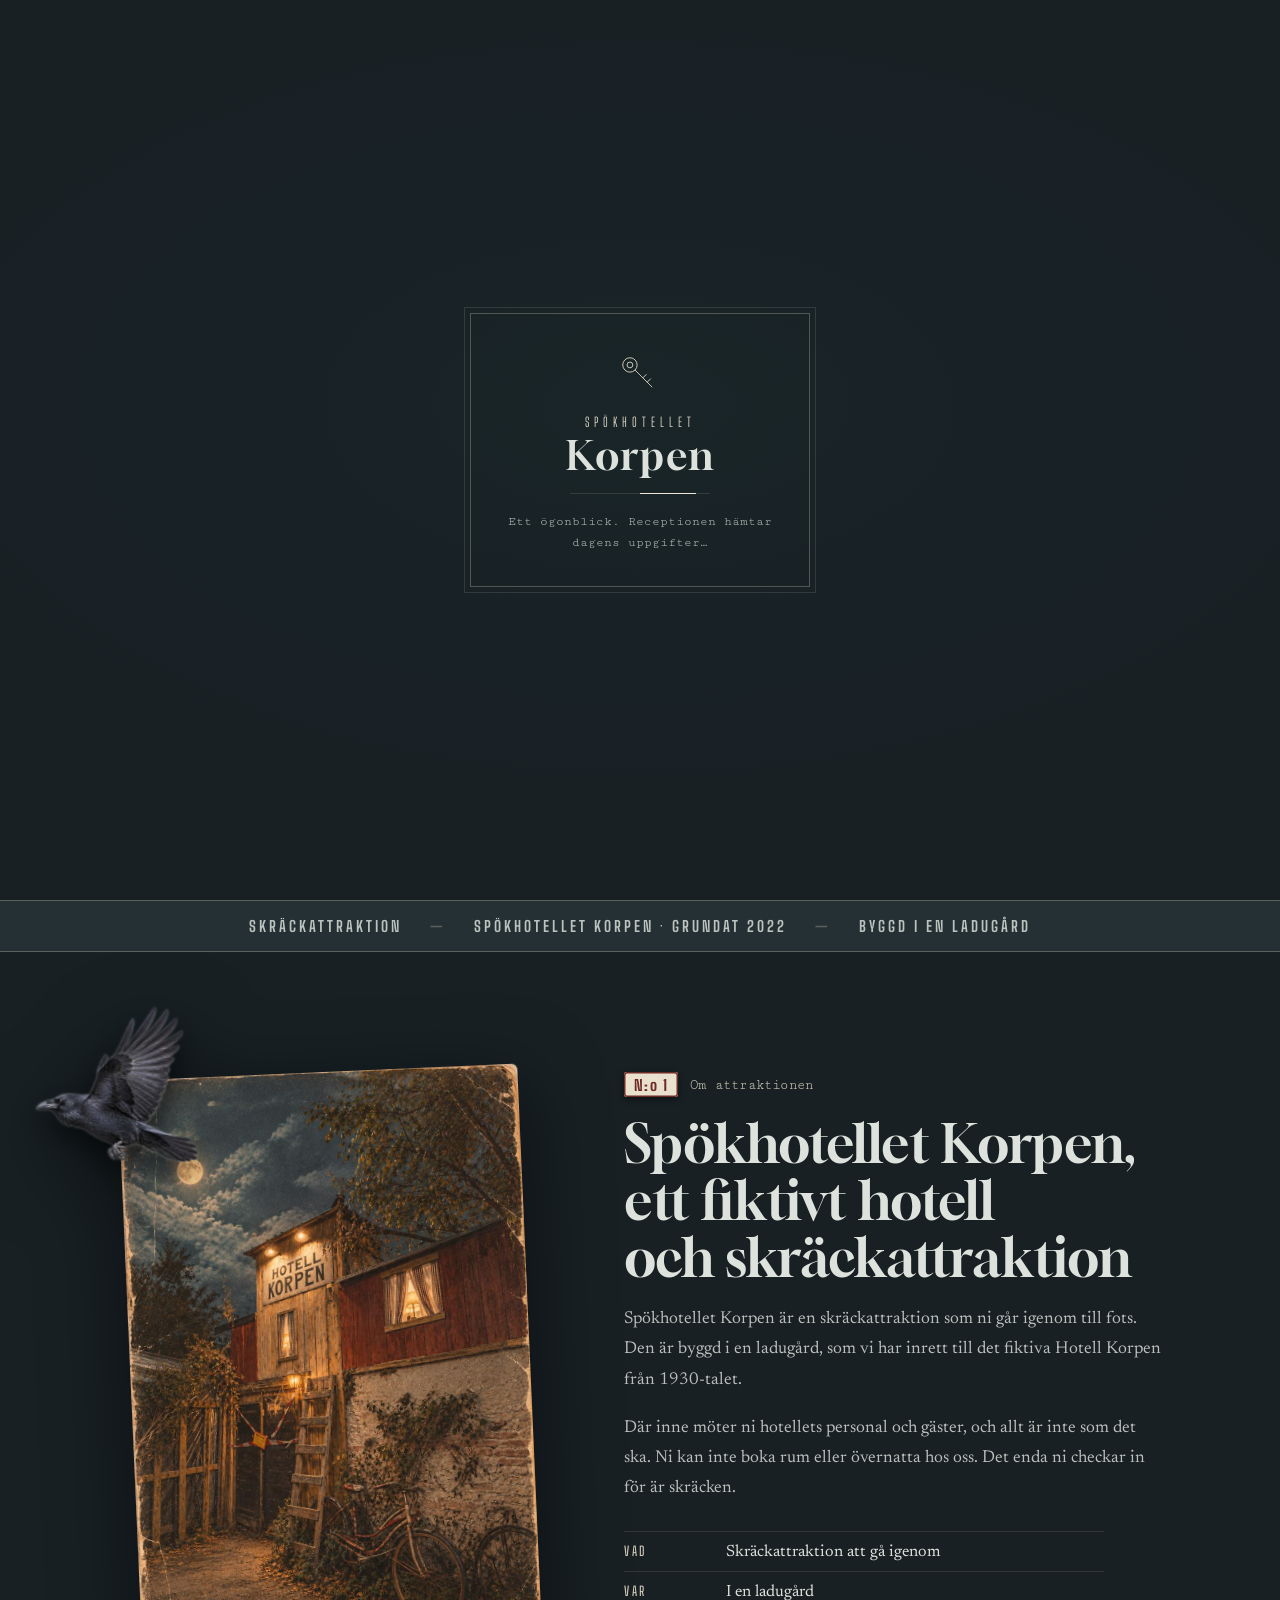
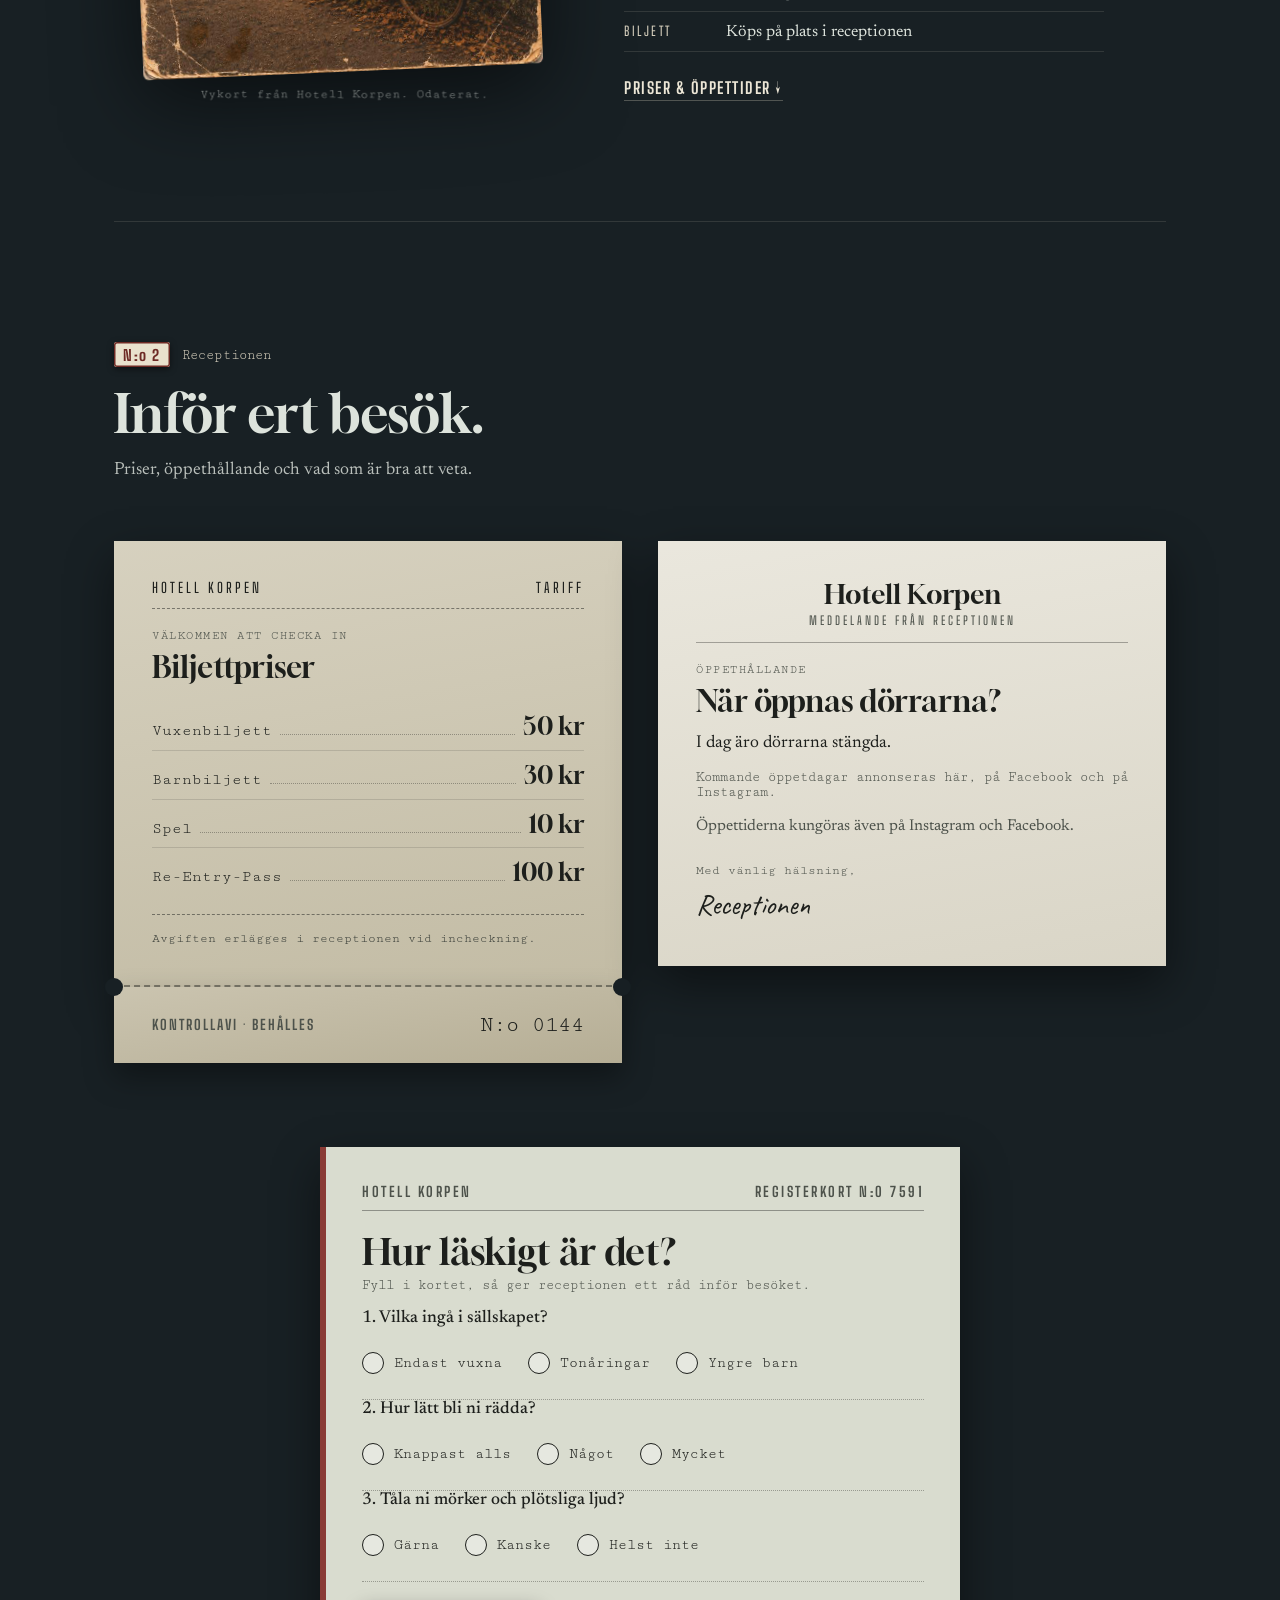
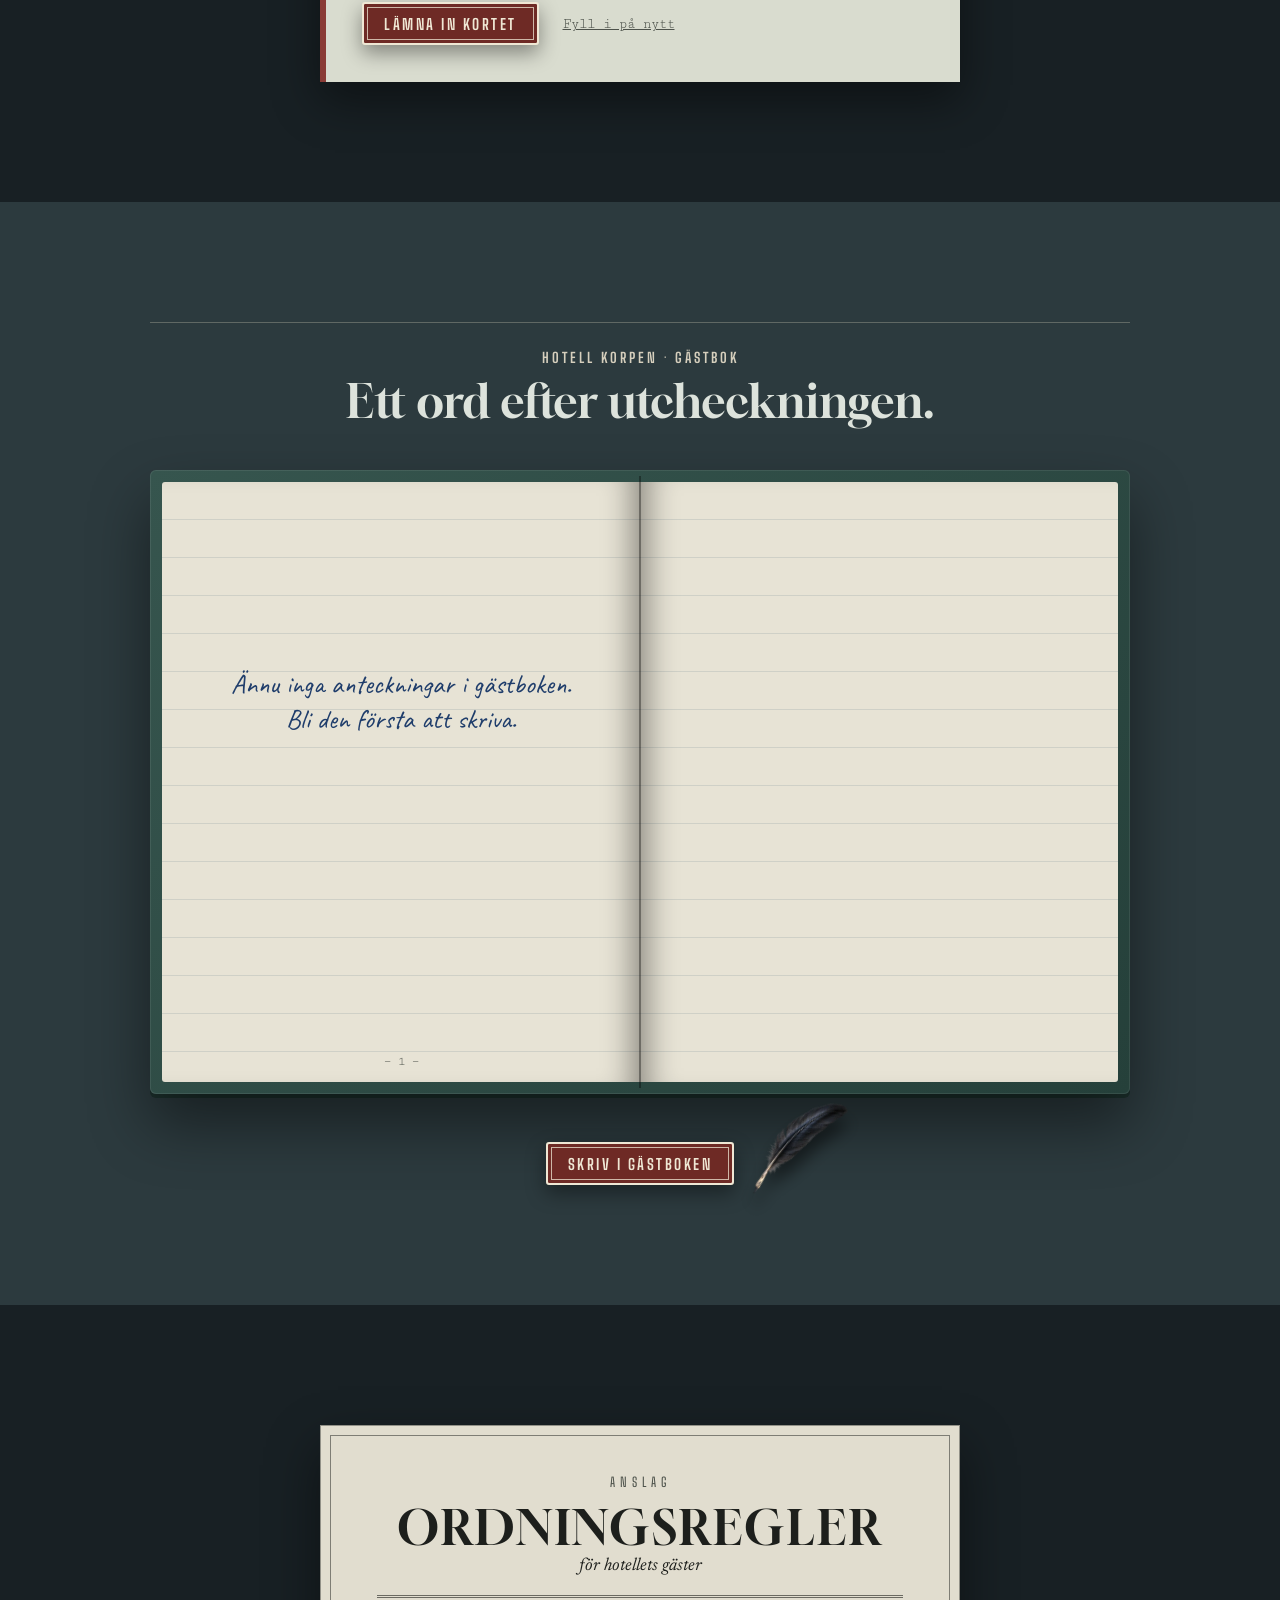
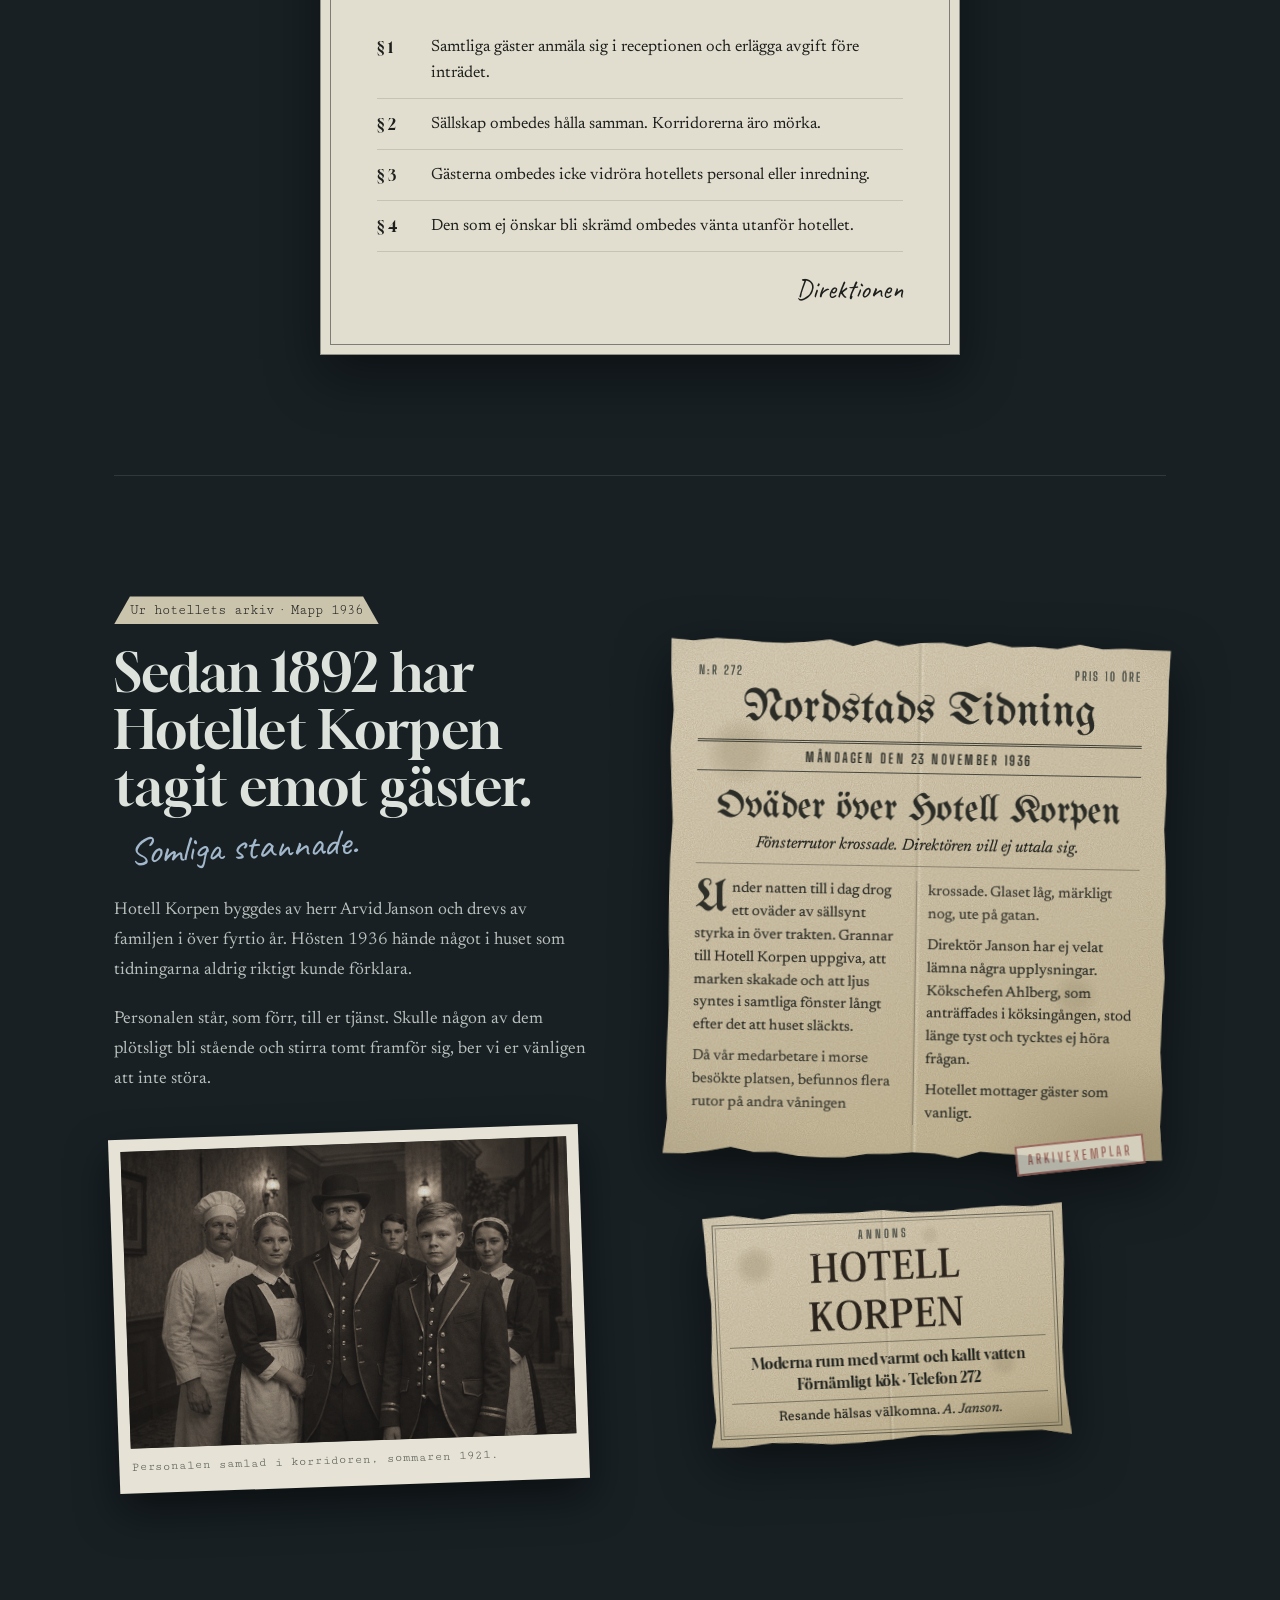
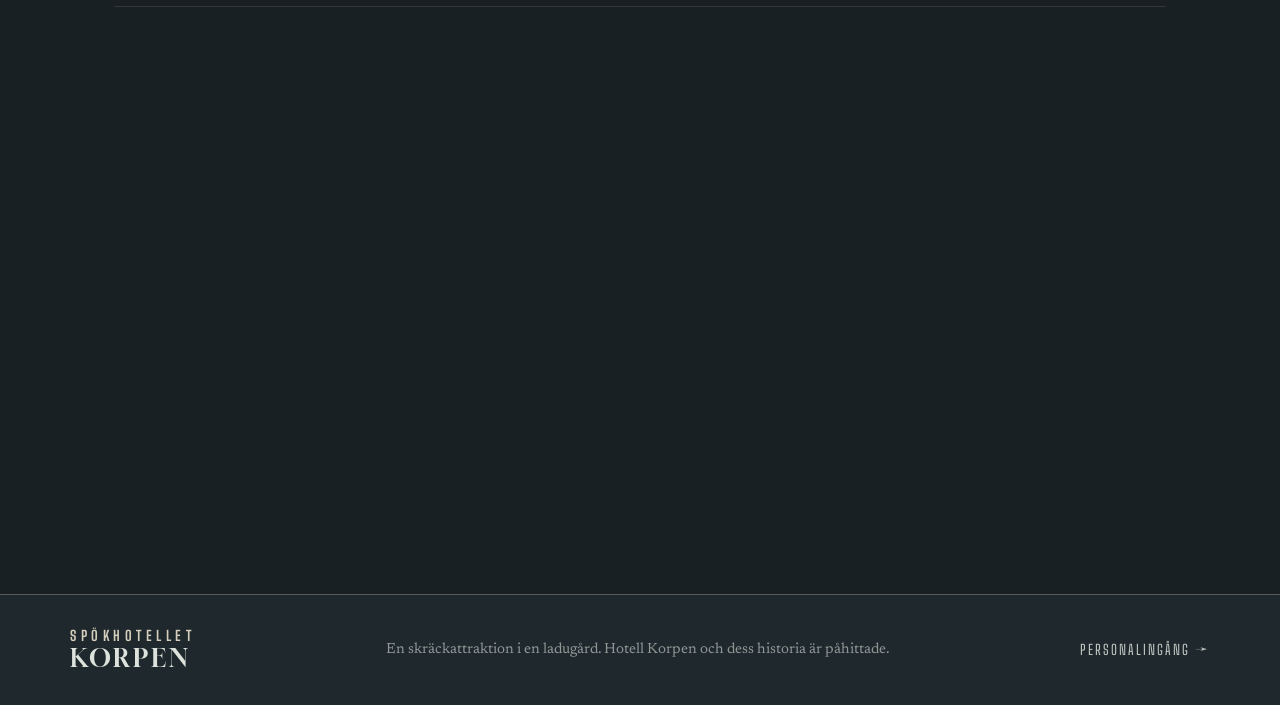
==== commit 0145172c: "Add files via upload" ====
--- a/index.html
+++ b/index.html
@@ -4,9 +4,9 @@
   <meta charset="UTF-8" />
   <meta name="viewport" content="width=device-width, initial-scale=1.0" />
   <title>Spökhotellet Korpen – skräckattraktion i en ladugård</title>
-  <meta name="description" content="Spökhotellet Korpen är en skräckattraktion byggd i en ladugård. Vågar du checka in på ett hotell som inte borde finnas?">
+  <meta name="description" content="Spökhotellet Korpen är en skräckattraktion byggd i en ladugård. Vågar ni checka in på ett hotell som inte borde finnas?">
   <meta property="og:title" content="Spökhotellet Korpen – skräckattraktion">
-  <meta property="og:description" content="En skräckattraktion byggd i en ladugård. Vågar du checka in?">
+  <meta property="og:description" content="En skräckattraktion byggd i en ladugård. Vågar ni checka in?">
   <meta property="og:image" content="https://spokhotellet.github.io/bilder/hotellarkiv-1936.jpg">
   <meta property="og:url" content="https://spokhotellet.github.io/">
   <meta property="og:type" content="website">
@@ -20,7 +20,7 @@
   <link rel="preload" as="image" href="bilder/hotellarkiv-1936.jpg" media="(min-width: 801px) and (orientation: landscape)">
   <link rel="preload" as="image" href="bilder/hotellarkiv-1936-mobil.jpg" media="(max-width: 800px) and (orientation: landscape)">
   <link rel="preload" as="image" href="bilder/hotellarkiv-1936-staende.jpg" media="(orientation: portrait)">
-  <link href="https://fonts.googleapis.com/css2?family=Big+Shoulders+Display:wght@500;600;700&family=Cutive+Mono&family=Gloock&family=Caveat:wght@500;600&family=Newsreader:ital,opsz,wght@0,6..72,400;0,6..72,500;1,6..72,400&family=UnifrakturMaguntia&display=swap" rel="stylesheet">
+  <link href="https://fonts.googleapis.com/css2?family=Big+Shoulders:opsz,wght@10..72,500..700&family=Big+Shoulders+Display:wght@500;600;700&family=Cutive+Mono&family=Gloock&family=Caveat:wght@500;600&family=Newsreader:ital,opsz,wght@0,6..72,400;0,6..72,500;1,6..72,400&family=UnifrakturMaguntia&display=swap" rel="stylesheet">
   <link rel="icon" type="image/png" sizes="64x64" href="favicon.png">
   <link rel="apple-touch-icon" sizes="180x180" href="apple-touch-icon.png">
   <meta name="theme-color" content="#182024">
@@ -155,7 +155,7 @@
         </nav>
         <div class="gh-actions">
           <a class="gh-status" id="ghStatus" href="#besok" aria-live="polite">
-            <span class="gh-status-label">Receptionen idag</span>
+            <span class="gh-status-label" id="ghStatusLabel">Receptionen idag</span>
             <span class="gh-status-value"><span class="status-dot dead" id="ghStatusDot"></span><span id="ghStatusText">–</span></span>
           </a>
           <button type="button" class="gh-burger" id="ghBurger" aria-expanded="false" aria-controls="ghLinks" aria-label="Öppna menyn">
@@ -196,7 +196,6 @@
             <span class="welcome-status-value" id="ghPriceFrom"></span>
           </div>
         </div>
-        <p class="gh-hero-social">Öppettiderna finns även på <a class="js-social-ig" target="_blank" rel="noopener">Instagram</a> och <a class="js-social-fb" target="_blank" rel="noopener">Facebook</a>.</p>
 
         <a class="gh-hero-rating" id="ghHeroRating" href="#gastbok" hidden></a>
         <div class="gh-hero-actions">
@@ -440,14 +439,6 @@
     <a href="#top" class="gh-to-top" id="ghToTop" aria-label="Tillbaka till början">
       <svg width="14" height="14" viewBox="0 0 14 14" fill="none" stroke="currentColor" stroke-width="1.5" aria-hidden="true"><path d="M7 13V1M1 7l6-6 6 6"/></svg>
     </a>
-
-    <!-- Snabbrad på mobilen -->
-    <nav class="gh-dock" id="ghDock" aria-label="Snabbval">
-      <a href="#besok" class="gh-dock-status"><span class="status-dot dead" id="ghDockDot"></span><span id="ghDockText">–</span></a>
-      <a href="#besok">Priser</a>
-      <a href="#ghQuiz">Hur läskigt?</a>
-      <a href="?boka" class="js-book-link" hidden>Boka</a>
-    </nav>
   </div>
 
   <!-- ===== KÖTID ===== -->
@@ -659,14 +650,16 @@
       <h3 id="payTitle">Välj betalningsmetod</h3>
       <div id="paySum" class="tiny u-mb-8"></div>
       <p id="payTicketReminder" class="pay-ticket-reminder" style="display:none;">Efter betalningen: glöm inte att lämna ut biljetterna till gästen.</p>
+      <!-- Inget betalsätt är förvalt: Bekräfta går att trycka på först när personalen valt hur gästen betalar -->
+      <p id="payPickHint" class="pay-pick-hint">Välj hur gästen betalar.</p>
       <div class="row u-gap-12 u-mb-8">
-        <label class="pill"><input type="radio" name="payModal" value="Swish" checked> Swish</label>
+        <label class="pill"><input type="radio" name="payModal" value="Swish"> Swish</label>
         <label class="pill"><input type="radio" name="payModal" value="Kort"> Kort</label>
         <label class="pill"><input type="radio" name="payModal" value="Kontant"> Kontant</label>
       </div>
       <div class="actions">
         <button id="payCancel" class="btn" onclick="closePayModal()">Avbryt</button>
-        <button id="payConfirm" class="btn btn-green" onclick="handlePayConfirm()">Bekräfta</button>
+        <button id="payConfirm" class="btn btn-green" onclick="handlePayConfirm()" disabled>Bekräfta</button>
       </div>
     </div>
   </div>
--- a/kod/app.css
+++ b/kod/app.css
@@ -1,2907 +1,2980 @@
-:root {
-      /* ====== DESIGNSYSTEM – HOTELL KORPEN, KALL NATT ====== */
-      /* Ytor: nattsvart med blågrön ton, skiffer och fuktig puts */
-      --soot: #182024;
-      --soot-2: #1f292d;
-      --olive: #243034;
-      --olive-2: #2c3a3e;
-      --wood: #1c2629;
-      /* Papper och bläck – blekt i månljus */
-      --paper-bg: #e1ddcf;
-      --paper-bg-2: #cbc4ad;
-      --paper-ink: #1d1f1c;
-      --paper-ink-soft: #4d524b;
-      /* Text på mörk yta – benvitt */
-      --cream: #dde3dc;
-      --muted: rgba(226,231,225,0.8);
-      --faint: rgba(226,231,225,0.58);
-      /* Accenter: benvitt för etiketter och linjer, oxblod för knappar, månljus för bläck */
-      --gas: #d6cfbd;
-      --gas-light: #ece6d6;
-      --gas-dim: rgba(214,207,189,0.3);
-      --enamel: #6e2a25;
-      --enamel-light: #86352e;
-      --moon: #a3b8cc;
-      --moon-dim: rgba(163,184,204,0.25);
-      --line: rgba(214,207,189,0.14);
-      --oxblood: #7c2f2b;
-      --ok: #9dbb84;
-      --warn: #d9a95b;
-      --bad: #d0695a;
-      /* Typsnitt */
-      --f-display: 'Gloock', 'Didot', 'Bodoni 72', 'Times New Roman', serif;
-      --f-label: 'Big Shoulders Display', 'Arial Narrow', 'Helvetica Neue', sans-serif;
-      --f-type: 'Cutive Mono', 'Courier New', Courier, monospace;
-      --f-body: 'Newsreader', Georgia, 'Times New Roman', serif;
-      --f-hand: 'Caveat', 'Segoe Print', cursive;
-
-      /* Äldre namn som fortfarande används i koden (och i test.html) */
-      --brass: var(--gas);
-      --brass-light: var(--gas-light);
-      --brass-dim: var(--gas-dim);
-      --ink: #080b0c;
-      --paper: #dde3dc;
-      --blood: #7c2f2b;
-      --blood-bright: #a8483a;
-      --ember: #d6cfbd;
-      --fog: rgba(221,227,220,0.06);
-      --border: rgba(221,227,220,0.12);
-      --green-dark: #1a3326;
-      --green-bright: #6fae86;
-    }
-
-    /* ====== RESET + BAS ====== */
-    *, *::before, *::after { box-sizing: border-box; margin: 0; padding: 0; }
-    html { scroll-behavior: smooth; font-synthesis: none; }
-    html, body { min-height: 100vh; }
-
-    body {
-      font-family: var(--f-body);
-      background: var(--soot);
-      color: var(--cream);
-      background-image:
-        radial-gradient(ellipse 110% 70% at 50% 0%, rgba(58,82,84,0.45) 0%, transparent 60%),
-        radial-gradient(ellipse 90% 50% at 50% 100%, rgba(44,62,76,0.45) 0%, transparent 60%);
-      background-attachment: fixed;
-      font-variant-numeric: lining-nums;
-      -webkit-font-smoothing: antialiased;
-    }
-
-    /* Papperskorn */
-    body::before {
-      content: '';
-      position: fixed;
-      inset: 0;
-      pointer-events: none;
-      z-index: 0;
-      opacity: 0.045;
-      background-image: url("data:image/svg+xml,%3Csvg viewBox='0 0 256 256' xmlns='http://www.w3.org/2000/svg'%3E%3Cfilter id='noise'%3E%3CfeTurbulence type='fractalNoise' baseFrequency='0.9' numOctaves='4' stitchTiles='stitch'/%3E%3C/filter%3E%3Crect width='100%25' height='100%25' filter='url(%23noise)'/%3E%3C/svg%3E");
-      background-size: 200px;
-    }
-
-    /* ====== TOPBAR ====== */
-    .topbar {
-      background: linear-gradient(180deg, rgba(10,10,10,0.97), rgba(9,13,14,0.95));
-      padding: 0 20px;
-      border-bottom: 1px solid rgba(124,47,43,0.35);
-      box-shadow: 0 1px 0 rgba(214,207,189,0.08), 0 4px 20px rgba(0,0,0,0.6);
-      display: grid;
-      grid-template-columns: minmax(0, 1fr) auto minmax(0, 1fr);
-      align-items: center;
-      gap: 12px;
-      height: 52px;
-      position: sticky;
-      top: 0;
-      z-index: 500;
-    }
-
-    .topbar::before {
-      content: '';
-      position: absolute;
-      top: 0; left: 0; right: 0;
-      height: 1px;
-      background: linear-gradient(90deg, transparent, rgba(214,207,189,0.4), transparent);
-    }
-
-    #openBlock {
-      text-align: center;
-      white-space: nowrap;
-      line-height: 1.2;
-    }
-    .open-label {
-      display: inline;
-      font-size: 15px;
-      color: rgba(221,227,220,0.55);
-      letter-spacing: 0.5px;
-      text-transform: uppercase;
-      font-family: var(--f-label);
-    }
-    .open-time {
-      display: inline;
-      font-size: 15px;
-      color: #dde3dc;
-      margin-left: 6px;
-    }
-    @media (max-width: 520px) {
-      #openBlock { white-space: normal; }
-      .open-time { display: block; font-size: 13px; margin-top: 2px; }
-    }
-    @media (max-width: 380px) {
-      #welcomeKorpenLogo { max-width: 200px; }
-      .welcome-hotel-name { letter-spacing: 2px; font-size: 1.3rem; }
-      .welcome-status-card { padding: 7px 12px; }
-      .topbar { padding: 0 10px; gap: 6px; }
-      .login-box { padding: 32px 22px 26px; }
-    }
-
-    .user-menu { justify-self: end; position: relative; }
-
-    #loginBtn {
-      background: transparent;
-      color: #dde3dc;
-      border: 1px solid rgba(124,47,43,0.6);
-      padding: 6px 16px;
-      border-radius: 3px;
-      cursor: pointer;
-      font-family: var(--f-label);
-      font-size: 16px;
-      letter-spacing: 0.5px;
-      transition: all 0.2s ease;
-      position: relative;
-      overflow: hidden;
-    }
-    #loginBtn::before {
-      content: '';
-      position: absolute;
-      inset: 0;
-      background: linear-gradient(135deg, rgba(124,47,43,0.3), transparent);
-      opacity: 0;
-      transition: opacity 0.2s;
-    }
-    #loginBtn:hover { border-color: rgba(124,47,43,0.9); color: #fff; box-shadow: 0 0 12px rgba(124,47,43,0.3), inset 0 0 12px rgba(124,47,43,0.1); }
-    #loginBtn:hover::before { opacity: 1; }
-
-    #logoutBtn {
-      background: transparent;
-      color: #dde3dc;
-      border: 1px solid var(--border);
-      padding: 5px 12px;
-      border-radius: 3px;
-      cursor: pointer;
-      display: flex;
-      flex-direction: column;
-      align-items: center;
-      font-family: var(--f-label);
-      transition: border-color 0.2s;
-    }
-    #logoutBtn:hover { border-color: rgba(221,227,220,0.3); }
-
-    .status {
-      font-family: var(--f-label);
-      font-size: 16px;
-      letter-spacing: 0.3px;
-      color: rgba(221,227,220,0.7);
-    }
-    .status .clickable { cursor: pointer; transition: color 0.15s; }
-    .status .clickable:hover { color: #dde3dc; }
-
-    .user-menu .dropdown {
-      display: none;
-      position: absolute;
-      right: 0;
-      top: calc(100% + 8px);
-      background: rgba(7,10,11,0.97);
-      min-width: 200px;
-      box-shadow: 0 12px 40px rgba(0,0,0,0.8), 0 0 0 1px rgba(124,47,43,0.25);
-      border-radius: 4px;
-      overflow: hidden;
-      z-index: 100;
-      border: 1px solid rgba(124,47,43,0.2);
-    }
-    .user-menu .dropdown a {
-      display: block;
-      padding: 11px 16px;
-      color: rgba(221,227,220,0.8);
-      text-decoration: none;
-      font-family: var(--f-label);
-      font-size: 16px;
-      letter-spacing: 0.3px;
-      border-bottom: 1px solid rgba(255,255,255,0.04);
-      transition: background 0.15s, color 0.15s, padding-left 0.15s;
-    }
-    .user-menu .dropdown a:last-child { border-bottom: none; }
-    .user-menu .dropdown a:hover { background: rgba(124,47,43,0.2); color: #fff; padding-left: 20px; }
-
-    /* ====== LOGIN MODAL ====== */
-    #loginModal {
-      position: fixed;
-      inset: 0;
-      display: none;
-      z-index: 20000;
-    }
-    #loginModal.active {
-      display: flex;
-      align-items: center;
-      justify-content: center;
-      background: rgba(0,0,0,0.85);
-      backdrop-filter: blur(4px);
-      animation: fadeInOverlay 0.3s ease;
-    }
-    @keyframes fadeInOverlay { from { opacity: 0; } to { opacity: 1; } }
-
-    .login-box {
-      background: linear-gradient(160deg, #0a0f11, #080c0d);
-      border: 1px solid rgba(124,47,43,0.4);
-      border-radius: 6px;
-      padding: 40px 36px 32px;
-      width: min(420px, 92vw);
-      box-shadow: 0 0 0 1px rgba(214,207,189,0.06), 0 24px 80px rgba(0,0,0,0.9), inset 0 1px 0 rgba(214,207,189,0.08);
-      animation: slideUp 0.35s cubic-bezier(0.16, 1, 0.3, 1);
-      position: relative;
-      overflow: hidden;
-    }
-    .login-box::before { content: ''; position: absolute; top: 0; left: 0; width: 80px; height: 80px; background: radial-gradient(circle at top left, rgba(124,47,43,0.18), transparent 70%); pointer-events: none; }
-    .login-box::after { content: ''; position: absolute; bottom: 0; right: 0; width: 120px; height: 60px; background: radial-gradient(circle at bottom right, rgba(124,47,43,0.1), transparent 70%); pointer-events: none; }
-    @keyframes slideUp { from { transform: translateY(24px); opacity: 0; } to { transform: translateY(0); opacity: 1; } }
-
-    .login-logo { text-align: center; margin-bottom: 28px; }
-    .login-logo-img { max-width: 160px; width: 70%; height: auto; opacity: 0.9; filter: drop-shadow(0 0 16px rgba(124,47,43,0.5)); }
-    .login-title { font-family: var(--f-label); font-size: 22px; color: #dde3dc; text-align: center; letter-spacing: 0.5px; margin-bottom: 6px; text-shadow: 0 0 20px rgba(124,47,43,0.4); }
-    .login-subtitle { font-family: var(--f-body); font-size: 13px; font-style: italic; color: rgba(221,227,220,0.4); text-align: center; margin-bottom: 28px; letter-spacing: 0.3px; }
-    .login-field { margin-bottom: 16px; }
-    .login-label { display: block; font-family: var(--f-label); font-size: 13px; letter-spacing: 1.5px; text-transform: uppercase; color: rgba(221,227,220,0.45); margin-bottom: 8px; }
-    .login-input { width: 100%; background: rgba(255,255,255,0.04); border: 1px solid rgba(221,227,220,0.12); border-radius: 3px; padding: 12px 14px; color: #dde3dc; font-family: var(--f-body); font-size: 18px; letter-spacing: 4px; transition: border-color 0.2s, box-shadow 0.2s, background 0.2s; -webkit-text-security: disc; appearance: none; }
-    .login-input:focus { outline: none; border-color: rgba(124,47,43,0.6); background: rgba(255,255,255,0.06); box-shadow: 0 0 0 3px rgba(124,47,43,0.12), 0 0 16px rgba(124,47,43,0.1); }
-    .login-input::placeholder { color: rgba(221,227,220,0.2); letter-spacing: 2px; font-size: 14px; }
-    #loginNameInput { -webkit-text-security: none; letter-spacing: 0.5px; font-size: 16px; }
-    #loginNameInput::placeholder { letter-spacing: 0.5px; font-size: 15px; }
-    .login-input.shake { animation: shake 0.35s ease; border-color: rgba(168,72,58,0.8); }
-    @keyframes shake { 0%,100%{transform:translateX(0);} 20%{transform:translateX(-6px);} 40%{transform:translateX(6px);} 60%{transform:translateX(-4px);} 80%{transform:translateX(4px);} }
-    .login-error { font-family: var(--f-body); font-style: italic; font-size: 13px; color: #a8483a; text-align: center; min-height: 18px; margin-bottom: 14px; transition: opacity 0.2s; }
-    .login-submit { width: 100%; background: linear-gradient(160deg, #5a2219, #7a3026); color: #dde3dc; border: 1px solid rgba(168,72,58,0.5); border-radius: 3px; padding: 13px; font-family: var(--f-label); font-size: 16px; letter-spacing: 1.5px; cursor: pointer; transition: all 0.2s; position: relative; overflow: hidden; }
-    .login-submit::before { content: ''; position: absolute; top: 0; left: -100%; width: 100%; height: 100%; background: linear-gradient(90deg, transparent, rgba(255,255,255,0.06), transparent); transition: left 0.4s; }
-    .login-submit:hover { background: linear-gradient(160deg, #7a1818, #9e1f1f); box-shadow: 0 0 20px rgba(124,47,43,0.4); }
-    .login-submit:hover::before { left: 100%; }
-    .login-submit:active { transform: scale(0.99); }
-    .login-close { position: absolute; top: 14px; right: 16px; background: none; border: none; color: rgba(221,227,220,0.3); font-size: 20px; cursor: pointer; padding: 4px 8px; border-radius: 3px; transition: color 0.15s; line-height: 1; }
-    .login-close:hover { color: rgba(221,227,220,0.7); }
-    .login-hint { text-align: center; margin-top: 16px; font-family: var(--f-body); font-style: italic; font-size: 12px; color: rgba(221,227,220,0.22); letter-spacing: 0.3px; }
-
-    /* ====== KASSA LOCK SCREEN ====== */
-    #kassaLockModal { position: fixed; inset: 0; display: none; z-index: 18000; background: rgba(0,0,0,0.92); backdrop-filter: blur(6px); align-items: center; justify-content: center; animation: fadeInOverlay 0.25s ease; }
-    #kassaLockModal.active { display: flex; }
-    .kassa-lock-box { background: linear-gradient(160deg, #0a0f11, #080c0d); border: 1px solid rgba(124,47,43,0.4); border-radius: 8px; padding: 36px 32px 28px; width: min(340px, 92vw); text-align: center; animation: slideUp 0.3s cubic-bezier(0.16, 1, 0.3, 1); }
-    .kassa-lock-icon { color: rgba(221,227,220,0.25); margin-bottom: 14px; display: flex; justify-content: center; }
-    .kassa-lock-label { font-family: var(--f-label); letter-spacing: 1px; color: rgba(221,227,220,0.45); font-size: 15px; margin: 0 0 18px; }
-    .kassa-lock-user-row { display: flex; justify-content: center; margin-bottom: 4px; }
-    .kassa-lock-user-btn { background: rgba(124,47,43,0.12); border: 1px solid rgba(124,47,43,0.35); border-radius: 20px; padding: 7px 16px; font-family: var(--f-label); font-size: 15px; color: #dde3dc; cursor: pointer; display: flex; align-items: center; gap: 6px; transition: background .15s, border-color .15s; }
-    .kassa-lock-user-btn:hover { background: rgba(124,47,43,0.22); border-color: rgba(124,47,43,0.55); }
-    .kassa-lock-switch-list { margin: 8px 0 4px; display: flex; flex-direction: column; gap: 6px; }
-    .lock-switch-user { background: rgba(255,255,255,0.04); border: 1px solid rgba(221,227,220,0.1); border-radius: 6px; padding: 8px 14px; font-family: var(--f-label); font-size: 16px; color: rgba(221,227,220,0.75); cursor: pointer; text-align: left; transition: background .15s, color .15s; }
-    .lock-switch-user:hover { background: rgba(124,47,43,0.18); color: #dde3dc; border-color: rgba(124,47,43,0.4); }
-    .lock-switch-user.active-user { background: rgba(124,47,43,0.18); border-color: rgba(124,47,43,0.5); color: #dde3dc; }
-
-    /* ====== SEKTIONER ====== */
-    .section { background: rgba(6,9,10,0.75); border: 1px solid rgba(221,227,220,0.08); border-radius: 6px; padding: 14px; margin: 10px 0; text-align: left; backdrop-filter: blur(4px); }
-    .section h4 { margin: 0 0 8px; font-size: 15px; font-family: var(--f-label); }
-    .row { display: flex; align-items: center; gap: 8px; flex-wrap: wrap; }
-    .muted { color: rgba(221,227,220,0.45); font-size: 12px; font-style: italic; }
-    .tag { display: inline-block; padding: 4px 10px; border-radius: 2px; background: rgba(255,255,255,0.06); margin: 4px 6px 0 0; font-size: 12px; border: 1px solid rgba(255,255,255,0.08); }
-
-    .disclosure { display: block; text-align: left; background: rgba(255,255,255,0.04); border: 1px solid rgba(255,255,255,0.07); border-radius: 4px; padding: 10px 14px; color: rgba(221,227,220,0.85); cursor: pointer; width: 100%; font-family: var(--f-label); font-size: 16px; letter-spacing: 0.3px; transition: background 0.15s, border-color 0.15s; box-sizing: border-box; }
-    #adminSettings .disclosure, #statsContainer .disclosure { padding: 10px 14px; font-size: 14px; margin: 0; }
-    .disclosure:hover { background: rgba(255,255,255,0.07); border-color: rgba(255,255,255,0.12); }
-    .disclosure + .content { display: none; padding: 12px 0 0; }
-
-    .input { background: rgba(255,255,255,0.05); color: #dde3dc; border: 1px solid rgba(221,227,220,0.12); border-radius: 4px; padding: 8px 10px; font-family: var(--f-body); font-size: 15px; transition: border-color 0.15s; }
-    .input:focus { outline: none; border-color: rgba(124,47,43,0.5); }
-
-    .btn { background: rgba(255,255,255,0.07); color: #dde3dc; border: 1px solid rgba(255,255,255,0.1); border-radius: 4px; padding: 8px 14px; cursor: pointer; font-family: var(--f-label); font-size: 15px; letter-spacing: 0.3px; transition: background 0.15s, border-color 0.15s; }
-    .btn:hover { background: rgba(255,255,255,0.12); border-color: rgba(255,255,255,0.18); }
-    .btn-danger { background: rgba(124,47,43,0.25); border-color: rgba(124,47,43,0.4); }
-    .btn-danger:hover { background: rgba(124,47,43,0.4); border-color: rgba(168,72,58,0.6); }
-    .btn-primary { background: rgba(214,207,189,0.3); border-color: rgba(214,207,189,0.5); }
-    .btn-primary:hover { background: rgba(214,207,189,0.45); }
-    .btn-green { background: rgba(96,140,84,0.25); border-color: rgba(96,140,84,0.45); }
-    .btn-green:hover { background: rgba(96,140,84,0.4); border-color: rgba(96,140,84,0.65); }
-
-    .pill { display: inline-block; padding: 5px 11px; border-radius: 2px; background: rgba(255,255,255,0.06); color: #dde3dc; font-size: 14px; border: 1px solid rgba(255,255,255,0.1); font-family: var(--f-label); }
-    .tiny { font-size: 11px; color: rgba(221,227,220,0.45); }
-    .clickable { cursor: pointer; }
-
-    /* ====== MENUS ====== */
-    #hoursMenu, #queueMenu, #adminSettings {
-      display: none;
-      background: rgba(6,9,10,0.92);
-      padding: 18px;
-      text-align: center;
-      border-bottom: 1px solid rgba(124,47,43,0.2);
-      border-top: 1px solid rgba(124,47,43,0.1);
-      max-width: 820px;
-      margin: 16px auto;
-      border-radius: 6px;
-      border: 1px solid rgba(124,47,43,0.2);
-      backdrop-filter: blur(8px);
-    }
-    #hoursMenu select, #hoursMenu input, #hoursMenu button,
-    #queueMenu select, #queueMenu button,
-    #adminSettings input, #adminSettings select, #adminSettings button, #adminSettings textarea {
-      font-size: 15px; margin: 5px 0; padding: 8px;
-      font-family: var(--f-body);
-    }
-    #userSelect { font-family: monospace; }
-
-    /* Admin form helpers */
-    #adminSettings > h3 { font-family: var(--f-label); letter-spacing: 0.5px; color: #dde3dc; margin-bottom: 12px; }
-    .admin-label { display: block; font-family: var(--f-label); font-size: 14px; color: rgba(221,227,220,0.5); letter-spacing: 0.5px; margin-bottom: 5px; }
-    .admin-field { margin-bottom: 12px; }
-    .admin-textarea { width: 100%; padding: 10px; background: rgba(255,255,255,0.04); color: #dde3dc; border: 1px solid rgba(255,255,255,0.1); border-radius: 4px; font-family: var(--f-body); font-size: 14px; resize: vertical; transition: border-color 0.15s; }
-    .admin-textarea:focus { outline: none; border-color: rgba(124,47,43,0.5); }
-    .admin-divider { border: none; border-top: 1px solid rgba(255,255,255,0.06); margin: 14px 0; }
-    .section .content h4 { margin-top: 12px; margin-bottom: 6px; }
-    .section .content h4:first-child { margin-top: 0; }
-
-    /* ====== LADDSKÄRM ====== */
-    /* Visas bara vid första besöket, när inga cachade uppgifter finns (se boot() i app.js) */
-    #welcomeLoading {
-      position: fixed;
-      inset: 0;
-      z-index: 9998;
-      display: flex;
-      align-items: center;
-      justify-content: center;
-      padding: 24px;
-      background: radial-gradient(ellipse 80% 60% at 50% 45%, rgba(26,40,42,0.6), transparent 70%), var(--soot);
-      opacity: 0;
-      transition: opacity 0.45s ease;
-    }
-    #welcomeLoading[hidden] { display: none; }
-    #welcomeLoading.wl-in { opacity: 1; }
-    #welcomeLoading.wl-out { opacity: 0; }
-    /* Samma skärm efter personalens inloggning. Den täcker direkt (ingen intoning, annars skymtar gästsidan) och tonar bara ut */
-    #staffLoading { position: fixed; inset: 0; z-index: 20001; display: flex; align-items: center; justify-content: center; padding: 24px; background: radial-gradient(ellipse 80% 60% at 50% 45%, rgba(26,40,42,0.6), transparent 70%), var(--soot); transition: opacity 0.25s ease; }
-    #staffLoading[hidden] { display: none; }
-    #staffLoading.sl-out { opacity: 0; pointer-events: none; }
-    .wl-card { width: min(340px, 100%); display: flex; flex-direction: column; align-items: center; text-align: center; gap: 18px; padding: 38px 30px 32px; border: 1px solid var(--gas-dim); outline: 1px solid var(--line); outline-offset: 5px; }
-    .wl-key { width: 46px; height: 46px; color: var(--gas); animation: wl-swing 3.2s ease-in-out infinite; transform-origin: 28% 28%; }
-    @keyframes wl-swing { 0%,100% { transform: rotate(-8deg); } 50% { transform: rotate(8deg); } }
-    .wl-word { display: flex; flex-direction: column; line-height: 1; }
-    .wl-word span { font-family: var(--f-label); font-size: 13px; letter-spacing: 5px; text-transform: uppercase; color: var(--gas); }
-    .wl-word strong { font-family: var(--f-display); font-weight: 500; font-size: 40px; letter-spacing: 2px; color: var(--cream); margin-top: 6px; }
-    .wl-bar { width: 140px; height: 1px; background: var(--line); overflow: hidden; position: relative; }
-    .wl-bar span { position: absolute; top: 0; bottom: 0; width: 40%; background: var(--gas-light); animation: wl-slide 1.6s ease-in-out infinite; }
-    @keyframes wl-slide { from { left: -40%; } to { left: 100%; } }
-    .wl-text { font-family: var(--f-type); font-size: 13px; line-height: 1.6; color: var(--muted); margin: 0; }
-
-    /* ====== GÄSTSIDAN ====== */
-    #welcomeMessage {
-      --nav-h: 72px;
-      display: none;
-      min-height: 100vh;
-      flex-direction: column;
-      align-items: stretch;
-      position: relative;
-      font-family: var(--f-body);
-      color: var(--cream);
-    }
-    /* Ingen transform-animation här – den skulle bryta position:fixed för toppmenyn */
-    body #welcomeMessage { animation: ghFade 0.5s ease both; }
-    @keyframes ghFade { from { opacity: 0; } to { opacity: 1; } }
-    #welcomeMessage a { color: inherit; }
-    #welcomeMessage :focus-visible { outline: 1px solid var(--gas-light); outline-offset: 3px; }
-    #welcomeMessage ::selection { background: rgba(214,207,189,0.35); color: #fff; }
-    #emberCanvas { display: none !important; }
-
-    .gh-skip { position: fixed; top: 8px; left: 8px; z-index: 700; padding: 8px 14px; background: var(--paper-bg); color: var(--paper-ink) !important; font-family: var(--f-label); font-size: 15px; text-decoration: none; transform: translateY(-200%); transition: transform 0.2s; }
-    .gh-skip:focus { transform: translateY(0); }
-
-    /* Gemensamma byggstenar */
-    /* Rubrikrad: en emaljskylt med rumsnummer och en maskinskriven etikett */
-    .gh-kicker { display: flex; align-items: center; gap: 12px; font-family: var(--f-type); font-size: 14px; letter-spacing: 0.2px; color: var(--gas); margin-bottom: 18px; }
-    .gh-plate { display: inline-flex; align-items: center; justify-content: center; min-width: 54px; padding: 4px 9px 3px; font-family: var(--f-label); font-weight: 700; font-size: 15px; letter-spacing: 1.5px; color: var(--enamel); background: #e9e1cd; border-radius: 3px; box-shadow: inset 0 0 0 1.5px var(--enamel), inset 0 0 0 3px #e9e1cd, 0 2px 6px rgba(0,0,0,0.5); }
-    /* Mappflik för arkivet */
-    .gh-tab { display: inline-block; margin-bottom: 20px; padding: 7px 16px 6px; font-family: var(--f-type); font-size: 13.5px; color: var(--paper-ink); background: var(--paper-bg-2); clip-path: polygon(0 100%, 6% 0, 94% 0, 100% 100%); }
-    .gh-title { font-family: var(--f-display); font-weight: 400; font-size: clamp(2rem, 4.6vw, 3.3rem); line-height: 1.08; letter-spacing: 0; color: var(--cream); margin: 0; }
-    .gh-title em { font-style: normal; color: inherit; }
-    /* Handskriven rad i bläck, som en anteckning i marginalen */
-    .gh-hand { display: block; font-family: var(--f-hand); font-size: 0.72em; line-height: 1.3; color: var(--moon); transform: rotate(-2.5deg); transform-origin: left center; margin: 12px 0 0 0.4em; }
-    .gh-sub { font-family: var(--f-body); font-size: 1.1rem; line-height: 1.6; color: var(--muted); margin: 14px 0 0; max-width: 34em; }
-    .gh-btn { display: inline-flex; align-items: center; gap: 12px; padding: 15px 28px 14px; font-family: var(--f-label); font-size: 17px; font-weight: 600; letter-spacing: 2.5px; text-transform: uppercase; text-decoration: none; color: #efe7d4 !important; background: var(--enamel); border: 2px solid #efe7d4; border-radius: 3px; box-shadow: inset 0 0 0 3px var(--enamel), inset 0 0 0 4px rgba(239,231,212,0.75), 0 8px 20px rgba(0,0,0,0.4); transition: background 0.2s, translate 0.12s, box-shadow 0.12s; }
-    .gh-btn:hover { background: var(--enamel-light); box-shadow: inset 0 0 0 3px var(--enamel-light), inset 0 0 0 4px rgba(239,231,212,0.75), 0 8px 20px rgba(0,0,0,0.4); }
-    .gh-btn:active { translate: 0 2px; box-shadow: inset 0 0 0 3px var(--enamel), inset 0 0 0 4px rgba(239,231,212,0.75), 0 3px 8px rgba(0,0,0,0.4); }
-    .gh-link { font-family: var(--f-label); font-size: 16px; font-weight: 600; letter-spacing: 1.5px; text-transform: uppercase; text-decoration: none; color: var(--gas-light) !important; border-bottom: 1px solid var(--gas-dim); padding-bottom: 3px; transition: border-color 0.2s; }
-    .gh-link:hover { border-color: var(--gas-light); }
-
-    /* ---------- Toppmeny ---------- */
-    .gh-nav { position: fixed; top: 0; left: 0; right: 0; z-index: 600; height: var(--nav-h); background: linear-gradient(180deg, rgba(8,11,13,0.75), rgba(8,11,13,0)); transition: background 0.3s ease, height 0.3s ease, box-shadow 0.3s ease, border-color 0.3s ease; border-bottom: 1px solid transparent; }
-    .gh-nav.is-scrolled { --nav-h: 60px; background: rgba(24,32,36,0.94); -webkit-backdrop-filter: blur(12px); backdrop-filter: blur(12px); border-bottom-color: var(--gas-dim); box-shadow: 0 8px 28px rgba(0,0,0,0.4); }
-    .gh-progress { position: absolute; left: 0; bottom: -1px; height: 1px; width: 100%; transform-origin: left; transform: scaleX(0); background: var(--gas-light); pointer-events: none; }
-    .gh-nav-inner { height: 100%; max-width: 1240px; margin: 0 auto; padding: 0 clamp(16px, 3vw, 32px); display: flex; align-items: center; gap: 24px; }
-
-    .gh-brand { display: inline-flex; flex-direction: column; line-height: 1; text-decoration: none; flex-shrink: 0; }
-    .gh-brand-top { font-family: var(--f-label); font-size: 14px; font-weight: 600; letter-spacing: 4.5px; text-transform: uppercase; color: var(--gas); }
-    .gh-brand-main { font-family: var(--f-display); font-weight: 400; font-size: 25px; letter-spacing: 3px; text-transform: uppercase; color: var(--cream); margin-top: 3px; }
-
-    .gh-links { display: flex; align-items: center; gap: 4px; margin: 0 auto; }
-    .gh-links a { position: relative; padding: 8px 12px; font-family: var(--f-label); font-size: 16px; font-weight: 600; letter-spacing: 1.6px; text-transform: uppercase; text-decoration: none; color: var(--muted); transition: color 0.2s; }
-    .gh-links a::after { content: ''; position: absolute; left: 12px; right: 12px; bottom: 3px; height: 1px; background: var(--gas); transform: scaleX(0); transition: transform 0.25s ease; }
-    .gh-links a:hover, .gh-links a.active { color: var(--cream); }
-    .gh-links a:hover::after, .gh-links a.active::after { transform: scaleX(1); }
-    .gh-links-staff { display: none; }
-
-    .gh-actions { display: flex; align-items: center; gap: 12px; flex-shrink: 0; }
-    .gh-status { display: flex; flex-direction: column; gap: 3px; padding: 4px 0 4px 16px; border-left: 1px solid var(--gas-dim); text-decoration: none; line-height: 1.1; }
-    .gh-status-label { font-family: var(--f-label); font-size: 14px; font-weight: 600; letter-spacing: 2.5px; text-transform: uppercase; color: var(--gas); }
-    .gh-status-value { font-family: var(--f-body); font-size: 14px; color: var(--cream); white-space: nowrap; }
-    .gh-status.is-open .gh-status-value { color: var(--cream); }
-    .gh-status.is-closed .gh-status-value { color: var(--muted); }
-
-    .gh-burger { display: none; width: 44px; height: 44px; background: transparent; border: 1px solid var(--gas-dim); cursor: pointer; position: relative; }
-    .gh-burger span { position: absolute; left: 12px; right: 12px; height: 1px; background: var(--cream); transition: transform 0.25s ease, opacity 0.2s; }
-    .gh-burger span:nth-child(1) { top: 15px; }
-    .gh-burger span:nth-child(2) { top: 21px; }
-    .gh-burger span:nth-child(3) { top: 27px; }
-    .gh-nav.menu-open .gh-burger span:nth-child(1) { transform: translateY(6px) rotate(45deg); }
-    .gh-nav.menu-open .gh-burger span:nth-child(2) { opacity: 0; }
-    .gh-nav.menu-open .gh-burger span:nth-child(3) { transform: translateY(-6px) rotate(-45deg); }
-
-    @media (max-width: 960px) {
-      .gh-burger { display: block; }
-      .gh-links { position: fixed; top: var(--nav-h); left: 0; right: 0; flex-direction: column; align-items: stretch; gap: 0; margin: 0; padding: 8px 20px 22px; background: var(--soot-2); border-bottom: 1px solid var(--gas-dim); box-shadow: 0 24px 40px rgba(0,0,0,0.5); transform: translateY(-8px); opacity: 0; visibility: hidden; transition: opacity 0.2s ease, transform 0.2s ease, visibility 0.2s; }
-      .gh-nav.menu-open { background: var(--soot-2); border-bottom-color: var(--gas-dim); }
-      .gh-nav.menu-open .gh-links { transform: translateY(0); opacity: 1; visibility: visible; }
-      .gh-links a { padding: 16px 2px; font-size: 19px; border-bottom: 1px solid var(--line); }
-      .gh-links a::after { display: none; }
-      .gh-links-staff { display: block; margin-top: 12px; background: none; border: none; color: var(--faint); font-family: var(--f-body); font-style: italic; font-size: 15px; cursor: pointer; padding: 8px 2px; text-align: left; }
-      .gh-nav-inner { justify-content: space-between; }
-    }
-    @media (max-width: 420px) {
-      .gh-status { padding-left: 12px; }
-      .gh-status-label { font-size: 11px; letter-spacing: 1.6px; }
-      .gh-brand-main { font-size: 21px; }
-    }
-
-    /* ---------- Hero ---------- */
-    .gh-hero {
-      position: relative;
-      z-index: 2;
-      min-height: 100vh;
-      min-height: 100svh;
-      display: flex;
-      align-items: center;
-      justify-content: center;
-      padding: calc(var(--nav-h) + 36px) 22px 64px;
-      background-color: var(--wood);
-      isolation: isolate;
-      overflow: hidden;
-    }
-    /* Fotot tonas kallt, som i månljus; ljuskäglan i mitten är en ficklampa över skrivbordet */
-    .gh-hero::before { content: ''; position: absolute; inset: 0; z-index: -2; background: url("../bilder/hotellarkiv-1936.jpg") center / cover; filter: saturate(1.2) brightness(0.95) contrast(1.05); }
-    .gh-hero::after { content: ''; position: absolute; inset: 0; z-index: -1; background:
-        radial-gradient(ellipse 42% 48% at 50% 52%, rgba(18,24,27,0.5), transparent 100%),
-        linear-gradient(90deg, rgba(24,34,38,0.35), rgba(24,34,38,0) 30%, rgba(24,34,38,0) 70%, rgba(24,34,38,0.35)),
-        linear-gradient(180deg, rgba(24,32,36,0.2) 55%, var(--soot) 100%); }
-    @media (max-width: 800px) {
-      .gh-hero::before { background-image: url("../bilder/hotellarkiv-1936-mobil.jpg"); }
-      .gh-hero::after { background: linear-gradient(180deg, rgba(18,24,27,0.5), rgba(18,26,30,0.38) 55%, var(--soot) 100%); }
-    }
-    /* Stående skärm: samma skrivbord vridet ett kvarts varv, så att föremålen ramar in texten upptill och nedtill i stället för att beskäras bort */
-    @media (orientation: portrait) {
-      .gh-hero::before { background-image: url("../bilder/hotellarkiv-1936-staende.jpg"); }
-    }
-    .gh-hero-frame { position: absolute; inset: calc(var(--nav-h) + 8px) clamp(12px, 3vw, 36px) 24px; border: 1px solid var(--gas-dim); pointer-events: none; }
-    .gh-hero-frame::after { content: ''; position: absolute; inset: 5px; border: 1px solid var(--line); }
-    #welcomeMessage .welcome-hero { position: relative; z-index: 2; width: min(720px, 100%); display: flex; flex-direction: column; align-items: center; text-align: center; gap: 0; padding: 0; }
-    #welcomeMessage .welcome-hotel-name { font-family: var(--f-type); font-size: clamp(0.85rem, 1.6vw, 0.98rem); line-height: 1.5; color: var(--paper-bg-2); letter-spacing: 0.3px; margin: 0 0 18px; max-width: 36em; text-shadow: 0 1px 8px rgba(0,0,0,0.6); transition: opacity 0.38s ease; }
-    #welcomeMessage #welcomeKorpenLogo { width: min(300px, 70vw); max-width: none; height: auto; display: block; margin: 0 auto 22px; filter: drop-shadow(0 6px 18px rgba(0,0,0,0.6)); animation: none; }
-    .gh-hero-title { font-family: var(--f-display); font-weight: 500; font-size: clamp(2.1rem, 5.4vw, 3.6rem); line-height: 1.05; letter-spacing: -0.5px; color: var(--cream); margin: 0 0 18px; text-shadow: 0 2px 20px rgba(0,0,0,0.55); }
-    #welcomeMessage h1 { font-family: var(--f-body); font-style: italic; font-weight: 500; font-size: clamp(1.05rem, 2.2vw, 1.25rem); line-height: 1.5; color: var(--cream); margin: 0; max-width: 34em; transition: opacity 0.38s ease; }
-    #welcomeMessage .welcome-tagline { font-family: var(--f-body); font-style: italic; font-size: 1rem; color: var(--muted); margin: 6px 0 0; transition: opacity 0.38s ease; }
-    #welcomeMessage .welcome-tagline:empty { display: none; }
-
-    /* Receptionens lägesrapport */
-    /* Receptionens anslagstavla: svart filt med räfflor och instuckna vita bokstäver, i en träram */
-    .welcome-status-row { display: flex; justify-content: center; flex-wrap: wrap; margin: 30px 0 26px; padding: 6px 8px; border-radius: 3px;
-      background: repeating-linear-gradient(180deg, #0b0d0e 0 5px, #151a1c 5px 6px), #0b0d0e;
-      border: 7px solid #1b201f; box-shadow: inset 0 0 0 1px #343b39, inset 0 6px 18px rgba(0,0,0,0.8), 0 18px 40px rgba(0,0,0,0.55); }
-    .welcome-status-card { display: flex; flex-direction: column; align-items: center; gap: 6px; padding: 12px 24px; min-width: 150px; border-left: 1px dashed rgba(221,227,220,0.14); background: none; }
-    .welcome-status-card:first-child, .welcome-status-card[style*="none"] + .welcome-status-card { border-left: none; }
-    .welcome-status-card.queue-live, .welcome-status-card.queue-dim { background: none; }
-    .welcome-status-label { font-family: var(--f-label); font-size: 16px; font-weight: 600; letter-spacing: 2.5px; text-transform: uppercase; color: rgba(221,227,220,0.62); white-space: nowrap; }
-    .welcome-status-value { font-family: var(--f-label); font-weight: 700; font-size: 24px; letter-spacing: 1.5px; text-transform: uppercase; color: #eef1ec; white-space: nowrap; text-shadow: 0 1px 0 rgba(0,0,0,0.9); }
-    .welcome-status-value.is-closed { color: var(--cream); opacity: 0.8; }
-    .welcome-status-value.is-open { color: #eef1ec; }
-    .status-dot { display: inline-block; width: 7px; height: 7px; border-radius: 50%; margin-right: 7px; vertical-align: middle; position: relative; top: -1px; flex-shrink: 0; }
-    .status-dot.live { background: var(--ok); box-shadow: 0 0 0 3px rgba(157,187,132,0.2); }
-    .status-dot.dead { background: var(--bad); opacity: 0.8; }
-
-    #welcomeAdminBar { margin: -14px 0 18px; display: none; }
-    #welcomeAdminBar span { cursor: pointer; font-size: 12px; color: var(--faint); font-style: italic; margin: 0 8px; transition: color 0.15s; }
-    #welcomeAdminBar span:hover { color: var(--cream); }
-
-    /* Band under hero */
-    .gh-ribbon { position: relative; z-index: 2; display: flex; justify-content: center; align-items: center; flex-wrap: wrap; gap: 10px 28px; padding: 16px 20px; background: var(--olive); border-top: 1px solid var(--gas-dim); border-bottom: 1px solid var(--gas-dim); font-family: var(--f-label); font-size: 15px; font-weight: 600; letter-spacing: 3px; text-transform: uppercase; color: var(--muted); }
-    .gh-ribbon i { font-style: normal; color: var(--gas-dim); }
-    @media (max-width: 700px) { .gh-ribbon span:nth-of-type(2), .gh-ribbon i:nth-of-type(2) { display: none; } }
-
-    /* ---------- Innehåll ---------- */
-    .gh-main { position: relative; z-index: 2; width: 100%; max-width: 1140px; margin: 0 auto; padding: 0 clamp(18px, 4vw, 44px); }
-    .gh-section { padding: clamp(70px, 10vw, 120px) 0; scroll-margin-top: 60px; }
-    .gh-section + .gh-section { border-top: 1px solid var(--line); }
-    .gh-section-head { margin-bottom: clamp(34px, 5vw, 56px); }
-
-    /* Telegram */
-    .gh-telegram { max-width: 560px; margin: clamp(56px, 8vw, 88px) auto 0; padding: 20px 26px 24px; background: #e1ddcf; color: var(--paper-ink); box-shadow: 0 16px 40px rgba(0,0,0,0.45); border-top: 6px solid #a9b7a6; }
-    .gh-telegram:has(> #welcomeInfoText:empty) { display: none; }
-    .gh-telegram-head { display: grid; grid-template-columns: 1fr auto 1fr; align-items: baseline; gap: 10px; padding-bottom: 10px; margin-bottom: 14px; border-bottom: 1px solid rgba(29,31,28,0.45); font-family: var(--f-label); text-transform: uppercase; }
-    .gh-telegram-org { font-size: 10px; letter-spacing: 2px; color: var(--paper-ink-soft); }
-    .gh-telegram-word { font-size: 20px; font-weight: 500; letter-spacing: 7px; }
-    .gh-telegram-to { font-size: 10px; letter-spacing: 2px; color: var(--paper-ink-soft); text-align: right; }
-    #welcomeMessage #welcomeInfoText { font-family: var(--f-type); font-style: normal; font-size: 15px; line-height: 1.75; color: var(--paper-ink); text-align: left; margin: 0; }
-
-    /* Arkiv + tidningsurklipp */
-    .gh-archive { display: grid; grid-template-columns: 1fr 1.05fr; gap: clamp(36px, 6vw, 80px); align-items: center; }
-    .gh-archive-text p { font-size: 1.08rem; line-height: 1.75; color: var(--muted); margin: 18px 0 0; max-width: 32em; }
-    .gh-archive-text .gh-title { margin-bottom: 8px; }
-    /* Tidningsurklipp: gulnat tidningspapper med korn, fläckar, veck och rivna kanter */
-    .gh-archive-papers { display: flex; flex-direction: column; gap: clamp(34px, 5vw, 50px); }
-    .gh-clipping { --clip-edge: polygon(0.0% 0.5%, 4.5% 0.8%, 9.1% 0.3%, 13.6% 0.5%, 18.2% 0.9%, 22.7% 1.0%, 27.3% 0.7%, 31.8% 0.2%, 36.4% 1.4%, 40.9% 0.2%, 45.5% 1.3%, 50.0% 0.6%, 54.5% 0.5%, 59.1% 1.2%, 63.6% 0.2%, 68.2% 1.1%, 72.7% 0.9%, 77.3% 1.3%, 81.8% 0.4%, 86.4% 1.2%, 90.9% 1.0%, 95.5% 1.2%, 100.0% 1.3%, 99.7% 7.1%, 99.7% 14.3%, 99.5% 21.4%, 99.6% 28.6%, 99.3% 35.7%, 99.7% 42.9%, 99.8% 50.0%, 99.4% 57.1%, 99.9% 64.3%, 99.5% 71.4%, 99.3% 78.6%, 99.8% 85.7%, 99.5% 92.9%, 100.0% 99.4%, 95.5% 99.6%, 90.9% 99.2%, 86.4% 99.2%, 81.8% 99.9%, 77.3% 99.3%, 72.7% 98.8%, 68.2% 98.6%, 63.6% 98.3%, 59.1% 99.6%, 54.5% 98.8%, 50.0% 98.6%, 45.5% 99.0%, 40.9% 99.1%, 36.4% 99.8%, 31.8% 99.9%, 27.3% 99.7%, 22.7% 99.0%, 18.2% 99.1%, 13.6% 98.2%, 9.1% 99.0%, 4.5% 99.6%, 0.0% 99.6%, 0.8% 92.9%, 0.4% 85.7%, 0.5% 78.6%, 0.7% 71.4%, 0.7% 64.3%, 0.5% 57.1%, 0.4% 50.0%, 0.5% 42.9%, 0.9% 35.7%, 0.5% 28.6%, 0.2% 21.4%, 0.7% 14.3%, 0.1% 7.1%); position: relative; isolation: isolate; margin: 0; padding: 26px 28px 34px; color: #1f211d; filter: drop-shadow(0 18px 26px rgba(0,0,0,0.5)); transform: rotate(1deg); }
-    .gh-clipping::before { content: ''; position: absolute; inset: 0; z-index: -1; clip-path: var(--clip-edge);
-      background:
-        url("data:image/svg+xml,%3Csvg viewBox='0 0 240 240' xmlns='http://www.w3.org/2000/svg'%3E%3Cfilter id='n'%3E%3CfeTurbulence type='fractalNoise' baseFrequency='0.9' numOctaves='3' stitchTiles='stitch'/%3E%3CfeColorMatrix values='0 0 0 0 0.35 0 0 0 0 0.25 0 0 0 0 0.12 0 0 0 0.55 0'/%3E%3C/filter%3E%3Crect width='100%25' height='100%25' filter='url(%23n)'/%3E%3C/svg%3E"),
-        radial-gradient(circle at 14% 22%, rgba(104,94,66,0.22) 0 2.5%, transparent 6%),
-        radial-gradient(circle at 82% 68%, rgba(104,94,66,0.18) 0 1.8%, transparent 4.5%),
-        radial-gradient(circle at 63% 12%, rgba(104,94,66,0.14) 0 1.2%, transparent 3.5%),
-        radial-gradient(ellipse 40% 26% at 90% 96%, rgba(96,90,66,0.28), transparent 70%),
-        linear-gradient(90deg, transparent 49.4%, rgba(60,58,44,0.16) 49.8%, rgba(255,250,235,0.35) 50.3%, transparent 50.9%),
-        radial-gradient(ellipse 120% 95% at 50% 45%, transparent 55%, rgba(96,90,66,0.38) 100%),
-        linear-gradient(160deg, #e2dccb, #d1c9b1 60%, #c1b797);
-      background-size: 240px 240px, auto, auto, auto, auto, auto, auto, auto; }
-    .gh-clipping.is-visible { transform: rotate(1deg); }
-    .gh-clipping > * { text-shadow: 0 0 0.6px rgba(29,31,28,0.55); }
-    .gh-clipping-meta { display: flex; justify-content: space-between; font-family: var(--f-label); font-size: 12px; letter-spacing: 2px; text-transform: uppercase; color: #4d524b; }
-    .gh-clipping-masthead { font-family: 'UnifrakturMaguntia', var(--f-display); font-weight: 400; font-size: clamp(2.1rem, 4vw, 2.9rem); text-align: center; line-height: 1.05; margin: 6px 0 0; padding-bottom: 6px; border-bottom: 3px double rgba(29,31,28,0.85); opacity: 0.93; }
-    .gh-clipping-date { font-family: var(--f-label); font-size: 13px; letter-spacing: 2.5px; text-transform: uppercase; text-align: center; padding: 6px 0; border-bottom: 1px solid rgba(29,31,28,0.75); }
-    .gh-clipping-title { font-family: 'UnifrakturMaguntia', var(--f-display); font-weight: 400; font-size: clamp(1.75rem, 3.2vw, 2.35rem); line-height: 1.08; text-align: center; margin: 16px 0 8px; opacity: 0.92; }
-    .gh-clipping-deck { font-family: var(--f-body); font-style: italic; font-size: 1.02rem; text-align: center; margin: 0 0 14px; padding-bottom: 12px; border-bottom: 1px solid rgba(29,31,28,0.35); }
-    .gh-clipping-body { columns: 2 180px; column-gap: 22px; column-rule: 1px solid rgba(29,31,28,0.25); }
-    .gh-clipping-body p { font-family: var(--f-body); font-size: 0.92rem; line-height: 1.55; margin: 0 0 8px; text-align: left; hyphens: manual; opacity: 0.9; }
-    .gh-clipping-body p:nth-child(2) { opacity: 0.82; }
-    .gh-clipping-body p:first-child::first-letter { font-family: 'UnifrakturMaguntia', var(--f-display); float: left; font-size: 3.1em; line-height: 0.85; margin: 0.04em 0.08em 0 0; }
-    .gh-clipping-stamp { position: absolute; right: 18px; bottom: -8px; padding: 5px 10px; border: 2px solid rgba(124,47,43,0.7); color: rgba(124,47,43,0.8); font-family: var(--f-label); font-size: 13px; letter-spacing: 3px; text-transform: uppercase; transform: rotate(-7deg); background: rgba(225,221,207,0.88); text-shadow: none; opacity: 0.9; }
-    /* Liten annons ur samma tidning */
-    .gh-clipping-ad { --clip-edge: polygon(0.0% 1.0%, 8.3% 0.1%, 16.7% 2.2%, 25.0% 0.4%, 33.3% 0.8%, 41.7% 1.1%, 50.0% 0.4%, 58.3% 1.9%, 66.7% 2.0%, 75.0% 1.2%, 83.3% 0.7%, 91.7% 1.5%, 100.0% 0.4%, 99.9% 12.5%, 99.9% 25.0%, 99.4% 37.5%, 98.9% 50.0%, 98.4% 62.5%, 98.5% 75.0%, 99.2% 87.5%, 100.0% 99.7%, 91.7% 97.4%, 83.3% 97.4%, 75.0% 97.4%, 66.7% 97.9%, 58.3% 97.6%, 50.0% 98.7%, 41.7% 99.5%, 33.3% 99.7%, 25.0% 98.6%, 16.7% 98.1%, 8.3% 99.4%, 0.0% 99.1%, 1.5% 87.5%, 1.0% 75.0%, 0.9% 62.5%, 1.3% 50.0%, 1.5% 37.5%, 0.7% 25.0%, 0.5% 12.5%); width: min(360px, 90%); align-self: flex-start; margin-left: clamp(0px, 4vw, 40px); padding: 18px 22px 22px; text-align: center; transform: rotate(-2.5deg); }
-    .gh-clipping.gh-clipping-ad.gh-reveal.is-visible { transform: rotate(-2.5deg); }
-    .gh-clipping-ad::after { content: ''; position: absolute; inset: 9px; border: 1px solid rgba(29,31,28,0.55); outline: 1px solid rgba(29,31,28,0.3); outline-offset: -4px; pointer-events: none; }
-    .gh-ad-kicker { font-family: var(--f-label); font-size: 11.5px; letter-spacing: 3px; text-transform: uppercase; color: #4d524b; }
-    .gh-ad-logo { display: block; width: 50%; height: auto; margin: 8px auto 10px; opacity: 0.9; }
-    .gh-ad-line { font-family: var(--f-display); font-size: 0.9rem; line-height: 1.5; margin: 0; padding: 6px 0; border-top: 1px solid rgba(29,31,28,0.45); border-bottom: 1px solid rgba(29,31,28,0.45); }
-    .gh-ad-foot { font-family: var(--f-body); font-size: 0.85rem; margin: 8px 0 0; }
-    .gh-ad-foot em { font-family: var(--f-body); }
-
-    /* Besök: tariff + brev */
-    .gh-visit { display: grid; grid-template-columns: 1fr 1fr; gap: clamp(20px, 3vw, 36px); align-items: start; }
-    .gh-tariff, .gh-letter { position: relative; padding: clamp(24px, 4vw, 38px); color: var(--paper-ink); box-shadow: 0 18px 44px rgba(0,0,0,0.45); }
-    .gh-tariff { background: var(--paper-bg-2); background-image: linear-gradient(170deg, rgba(255,255,255,0.22), rgba(96,90,66,0.08)); }
-    .gh-letter { background: var(--paper-bg); background-image: linear-gradient(170deg, rgba(255,255,255,0.3), rgba(96,90,66,0.06)); }
-    .gh-tariff-head { display: flex; justify-content: space-between; font-family: var(--f-label); font-size: 14px; letter-spacing: 3px; text-transform: uppercase; padding-bottom: 12px; margin-bottom: 20px; border-bottom: 1px dashed rgba(29,31,28,0.5); }
-    .gh-letter-head { text-align: center; padding-bottom: 14px; margin-bottom: 20px; border-bottom: 1px solid rgba(29,31,28,0.35); }
-    .gh-letter-name { display: block; font-family: var(--f-display); font-size: 1.7rem; line-height: 1.1; }
-    .gh-letter-sub { display: block; font-family: var(--f-label); font-size: 12px; letter-spacing: 3px; text-transform: uppercase; color: var(--paper-ink-soft); margin-top: 4px; }
-    .gh-card-kicker { display: block; font-family: var(--f-type); font-size: 12px; letter-spacing: 1.5px; text-transform: uppercase; color: var(--paper-ink-soft); }
-    .gh-card-title { font-family: var(--f-display); font-weight: 500; font-size: clamp(1.5rem, 2.6vw, 1.9rem); line-height: 1.15; margin: 8px 0 18px; }
-    #welcomeMessage .ws-prices { display: block; }
-    #wsPrices .ds-prices, #wsOpenDates .ds-prices { gap: 0; max-width: none !important; margin: 0 !important; }
-    #wsPrices .ds-price-row, #wsOpenDates .ds-price-row { padding: 0.55em 0; border-bottom: 1px solid rgba(29,31,28,0.14); opacity: 1; animation: none; }
-    #wsPrices .ds-price-row:last-child, #wsOpenDates .ds-price-row:last-child { border-bottom: none; }
-    #wsPrices .ds-price-name, #wsOpenDates .ds-price-name { font-family: var(--f-type); font-size: 0.98rem; color: var(--paper-ink); white-space: normal; }
-    #wsPrices .ds-price-dots, #wsOpenDates .ds-price-dots { border-bottom: 1px dotted rgba(29,31,28,0.35); }
-    #wsPrices .ds-price-val { font-family: var(--f-display); font-weight: 400; font-size: 1.55rem; color: var(--paper-ink); text-shadow: none; white-space: nowrap; }
-    #wsOpenDates .ds-price-val { font-family: var(--f-type); font-size: 0.95rem; color: var(--paper-ink); text-shadow: none; white-space: nowrap; }
-    .gh-tariff-note { font-family: var(--f-type); font-size: 12.5px; line-height: 1.6; color: var(--paper-ink-soft); margin: 18px 0 0; padding-top: 14px; border-top: 1px dashed rgba(29,31,28,0.5); }
-    .gh-letter-today { font-family: var(--f-body); font-size: 1.08rem; line-height: 1.6; margin: -6px 0 12px; }
-    .gh-letter-today .is-open { color: #2f6b48; }
-    .ws-dates-month { margin: 10px 0 14px; }
-    .ws-dates-month-label { font-family: var(--f-label); font-size: 13px; letter-spacing: 2.5px; color: var(--paper-ink-soft); text-transform: uppercase; margin-bottom: 2px; }
-    #wsOpenDates .gh-empty { font-family: var(--f-type); font-size: 13.5px; color: var(--paper-ink-soft); margin: 0; }
-    .gh-letter-sign { font-family: var(--f-type); font-size: 13px; line-height: 1.6; color: var(--paper-ink-soft); margin: 22px 0 0; }
-    .gh-letter-sign em { font-family: var(--f-hand); font-style: normal; font-size: 1.8rem; color: var(--paper-ink); }
-
-    /* Frågor */
-    .gh-faq { max-width: 760px; margin: clamp(56px, 8vw, 84px) auto 0; }
-    .gh-faq-title { font-family: var(--f-display); font-weight: 500; font-size: clamp(1.5rem, 3vw, 2rem); margin: 0 0 18px; color: var(--cream); }
-    #welcomeMessage .welcome-info-panel { max-width: none; margin: 0; }
-    #welcomeMessage #welcomeFaqContent { text-align: left; max-width: none; font-family: var(--f-body); }
-    .faq-item { border-bottom: 1px solid var(--line); }
-    .faq-item:first-child { border-top: 1px solid var(--line); }
-    .faq-q { cursor: pointer; font-family: var(--f-body); font-size: 1.08rem; color: var(--cream); padding: 18px 2px; list-style: none; display: flex; justify-content: space-between; align-items: center; gap: 16px; user-select: none; transition: color 0.2s; }
-    .faq-q:hover { color: var(--gas-light); }
-    .faq-q::-webkit-details-marker { display: none; }
-    .faq-q::after { content: '+'; font-family: var(--f-label); font-size: 20px; line-height: 1; color: var(--gas); flex-shrink: 0; transition: transform 0.25s ease; }
-    .faq-item[open] > .faq-q::after { transform: rotate(45deg); }
-    .faq-a { font-family: var(--f-body); font-size: 1rem; color: var(--muted); line-height: 1.7; padding: 0 2px 20px; max-width: 40em; }
-
-    /* Ordningsregler – anslag */
-    .gh-notice { max-width: 640px; margin: 0 auto; padding: clamp(30px, 5vw, 48px) clamp(24px, 5vw, 56px); text-align: center; background: var(--paper-bg); color: var(--paper-ink); border: 1px solid rgba(29,31,28,0.4); outline: 1px solid var(--paper-bg); outline-offset: -8px; box-shadow: inset 0 0 0 9px var(--paper-bg), inset 0 0 0 10px rgba(29,31,28,0.5), 0 22px 50px rgba(0,0,0,0.45); }
-    .gh-notice-top { font-family: var(--f-label); font-size: 13px; letter-spacing: 5px; text-transform: uppercase; color: var(--paper-ink-soft); }
-    .gh-notice-title { font-family: var(--f-display); font-weight: 400; font-size: clamp(1.55rem, 7vw, 3rem); letter-spacing: clamp(0px, 0.3vw, 3px); text-transform: uppercase; line-height: 1; margin: 12px 0 6px; }
-    .gh-notice-sub { font-family: var(--f-body); font-style: italic; font-size: 1.1rem; margin: 0 0 24px; padding-bottom: 20px; border-bottom: 3px double rgba(29,31,28,0.6); }
-    .gh-notice-list { list-style: none; margin: 0; padding: 0; text-align: left; }
-    .gh-notice-list li { display: grid; grid-template-columns: 44px 1fr; gap: 10px; padding: 12px 0; border-bottom: 1px solid rgba(29,31,28,0.14); font-family: var(--f-body); font-size: 1.02rem; line-height: 1.6; }
-    .gh-notice-list li span { font-family: var(--f-display); font-weight: 400; }
-    .gh-notice-sign { font-family: var(--f-hand); font-size: 1.7rem; text-align: right; margin: 20px 0 0; }
-
-    /* Gästboken */
-    .gh-ledger { max-width: 760px; padding: 26px 0 0; border-top: 1px solid var(--gas-dim); display: flex; flex-direction: column; align-items: flex-start; gap: 22px; }
-    #welcomeMessage .welcome-reviews-wrap { text-align: left; padding: 0; }
-    #welcomeMessage .welcome-reviews-stars { font-size: 20px; letter-spacing: 3px; color: var(--gas); }
-    #welcomeMessage .welcome-reviews-stars span { color: inherit !important; }
-    #welcomeMessage .welcome-reviews-stars span[style*="0.18"] { opacity: 0.25; }
-    #welcomeMessage .welcome-reviews-avg { font-family: var(--f-display); font-size: 22px; color: var(--cream); margin-left: 8px; }
-    #welcomeMessage .welcome-reviews-count { font-family: var(--f-label); font-size: 13px; letter-spacing: 2px; text-transform: uppercase; color: var(--faint); margin-top: 8px; }
-    #welcomeMessage .welcome-review-quote { font-family: var(--f-body); font-style: italic; font-size: 1.3rem; line-height: 1.45; color: var(--cream); max-width: 30em; margin: 20px 0 0; padding-left: 18px; border-left: 2px solid var(--gas-dim); }
-
-    /* Korrespondens */
-    .gh-contact { text-align: center; }
-    .gh-contact .gh-sub { margin-left: auto; margin-right: auto; }
-    .welcome-social { display: flex; gap: 14px; justify-content: center; flex-wrap: wrap; margin-top: 30px; }
-    .social-btn { display: inline-flex; align-items: center; gap: 10px; padding: 13px 26px; border: 1px solid var(--gas-dim); color: var(--cream) !important; font-family: var(--f-label); font-size: 15px; letter-spacing: 2.5px; text-transform: uppercase; text-decoration: none; transition: background 0.2s, border-color 0.2s; }
-    .social-btn:first-child { background: var(--paper-bg-2); border-color: var(--paper-bg-2); color: var(--paper-ink) !important; }
-    .social-btn:hover { border-color: var(--gas-light); }
-    .social-btn:first-child:hover { background: var(--paper-bg); }
-
-    /* ---------- Sidfot ---------- */
-    .gh-footer { position: relative; z-index: 2; padding: 34px 20px; border-top: 1px solid var(--gas-dim); background: var(--soot-2); }
-    .gh-footer-inner { max-width: 1140px; margin: 0 auto; display: flex; align-items: center; justify-content: space-between; gap: 18px; flex-wrap: wrap; }
-    .gh-footer-small { font-family: var(--f-body); font-size: 0.92rem; color: var(--faint); margin: 0; }
-    .welcome-staff-btn { background: transparent; border: none; color: var(--muted); font-family: var(--f-label); font-size: 14px; letter-spacing: 2px; text-transform: uppercase; cursor: pointer; padding: 8px 0; transition: color 0.2s; }
-    .welcome-staff-btn:hover { color: var(--cream); }
-
-    .gh-to-top { position: fixed; right: 18px; bottom: 18px; z-index: 550; width: 44px; height: 44px; display: flex; align-items: center; justify-content: center; color: var(--cream) !important; background: rgba(24,32,36,0.9); border: 1px solid var(--gas-dim); opacity: 0; visibility: hidden; transform: translateY(8px); transition: opacity 0.25s, transform 0.25s, visibility 0.25s, border-color 0.2s; }
-    .gh-to-top.visible { opacity: 1; visibility: visible; transform: none; }
-    .gh-to-top:hover { border-color: var(--gas-light); }
-
-    /* ---------- Scroll-animationer ---------- */
-    .gh-reveal { opacity: 0; transform: translateY(18px); transition: opacity 0.8s ease, transform 0.8s cubic-bezier(0.2,0.7,0.2,1); }
-    .gh-reveal.is-visible { opacity: 1; transform: none; }
-    .gh-clipping.gh-reveal.is-visible { transform: rotate(1deg); }
-
-    @media (max-width: 860px) {
-      .gh-archive, .gh-visit { grid-template-columns: 1fr; }
-      .gh-clipping { transform: none; }
-      .gh-clipping.gh-reveal.is-visible { transform: none; }
-      .gh-clipping-ad, .gh-clipping.gh-clipping-ad.gh-reveal.is-visible { transform: rotate(-1.5deg); align-self: center; margin-left: 0; }
-    }
-    @media (max-width: 520px) {
-      .welcome-status-row { width: 100%; }
-      .welcome-status-card { min-width: 0; flex: 1 1 33%; padding: 12px 10px; }
-      .welcome-status-value { font-size: 16px; white-space: normal; text-align: center; }
-      .gh-footer-inner { flex-direction: column; text-align: center; }
-    }
-
-    @media (prefers-reduced-motion: reduce) {
-      html { scroll-behavior: auto; }
-      .gh-reveal { opacity: 1; transform: none; transition: none; }
-      .wl-key, .wl-bar span { animation: none; }
-      #welcomeMessage *, #welcomeMessage *::before, #welcomeMessage *::after { animation-duration: 0.01ms !important; animation-delay: 0s !important; }
-    }
-
-    @keyframes wFadeUp { from { opacity: 0; transform: translateY(12px); } to { opacity: 1; transform: translateY(0); } }
-
-    /* ====== OFFLINE BANNER ====== */
-    #offlineBanner { display: none; position: fixed; bottom: 16px; left: 50%; transform: translateX(-50%); background: rgba(6,9,10,0.92); border: 1px solid rgba(200,70,50,0.35); border-radius: 20px; padding: 8px 20px; font-family: var(--f-body); font-style: italic; font-size: 13px; color: rgba(221,227,220,0.55); z-index: 9998; white-space: nowrap; backdrop-filter: blur(6px); animation: wFadeUp 0.3s ease; }
-    #offlineBanner.visible { display: block; }
-
-    /* ====== SAVE ERROR BANNER ====== */
-    #saveErrorBanner { display: none; position: fixed; top: 0; left: 0; right: 0; background: rgba(180,30,20,0.97); border-bottom: 2px solid rgba(255,80,60,0.6); padding: 12px 16px; font-family: var(--f-body); font-size: 14px; color: #fff; z-index: 19000; text-align: center; backdrop-filter: blur(4px); }
-    #saveErrorBanner.visible { display: block; }
-    #saveErrorBanner button { margin-left: 16px; background: rgba(255,255,255,0.15); border: 1px solid rgba(255,255,255,0.3); border-radius: 8px; color: #fff; padding: 4px 12px; cursor: pointer; font-family: inherit; font-size: 13px; }
-    #saveErrorBanner button:hover { background: rgba(255,255,255,0.25); }
-    #statsLossBanner { display: none; position: fixed; top: 0; left: 0; right: 0; background: rgba(150,90,10,0.97); border-bottom: 2px solid rgba(245,166,35,0.7); padding: calc(12px + env(safe-area-inset-top)) 16px 12px; font-family: var(--f-body); font-size: 14px; color: #fff; z-index: 19000; text-align: center; }
-    #statsLossBanner button { margin-left: 16px; background: rgba(255,255,255,0.15); border: 1px solid rgba(255,255,255,0.3); border-radius: 8px; color: #fff; padding: 4px 12px; cursor: pointer; font-family: inherit; font-size: 13px; }
-
-
-    /* ====== MIN SIDA ====== */
-    #profileContainer {
-      display: none;
-      max-width: 860px;
-      margin: 32px auto;
-      background: rgba(12,17,19,0.85);
-      padding: 24px 28px 20px;
-      border-radius: 10px;
-      color: #dde3dc;
-      box-shadow: 0 8px 32px rgba(0,0,0,0.5);
-      border: 1px solid rgba(221,227,220,0.08);
-      backdrop-filter: blur(8px);
-    }
-    #profileContainer h2 { text-align: center; margin: 0 0 16px; font-family: var(--f-label); letter-spacing: 0.5px; font-size: 22px; }
-
-    .profile-columns { display: flex; flex-direction: column; }
-    .profile-col-left, .profile-col-right { flex: 1; min-width: 0; }
-
-    @media (min-width: 680px) {
-      .profile-columns { flex-direction: row; align-items: flex-start; gap: 32px; }
-      .profile-col-right > .profile-block:first-child { border-top: 1px solid rgba(221,227,220,0.07); }
-    }
-
-    .profile-block { padding: 10px 0; border-top: 1px solid rgba(221,227,220,0.07); }
-    .profile-row { display: flex; align-items: baseline; gap: 12px; padding: 3px 0; }
-    .profile-label { font-family: var(--f-label); font-size: 13px; letter-spacing: 0.9px; color: rgba(221,227,220,0.4); text-transform: uppercase; min-width: 96px; flex-shrink: 0; }
-    .profile-value { font-family: var(--f-body); font-size: 15px; color: #dde3dc; }
-    .profile-task-desc { margin: 2px 0 0 108px; font-size: 13px; color: rgba(221,227,220,0.5); font-family: var(--f-body); font-style: italic; line-height: 1.5; }
-    .profile-ledig { margin: 0; padding: 14px 0; border-top: 1px solid rgba(221,227,220,0.07); font-family: var(--f-label); font-size: 18px; color: rgba(221,227,220,0.85); letter-spacing: 0.5px; text-align: center; }
-    .profile-theme-row { display: flex; align-items: center; gap: 14px; padding: 12px 0; border-top: 1px solid rgba(221,227,220,0.07); }
-    #profileContainer.theme-default { background: rgba(12,17,19,0.85); }
-    #profileContainer.theme-forest { background: linear-gradient(180deg, rgba(15,30,18,0.9), rgba(10,22,14,0.9)); border-color: rgba(50,120,60,0.2); }
-    #profileContainer.theme-royal  { background: linear-gradient(180deg, rgba(25,15,40,0.9), rgba(18,10,30,0.9)); border-color: rgba(100,60,160,0.2); }
-
-    /* ====== GLOBALA TEMAN ====== */
-    /* Forest — gröna accenter */
-    body.theme-forest .topbar { border-bottom-color: rgba(40,130,60,0.45); box-shadow: 0 1px 0 rgba(96,140,84,0.12), 0 4px 20px rgba(0,0,0,0.6); }
-    body.theme-forest .btn:not(.btn-danger):not(.btn-green):not(#undoCartBtn) { border-color: rgba(96,140,84,0.28); }
-    body.theme-forest .btn:not(.btn-danger):not(.btn-green):not(#undoCartBtn):hover { background: rgba(96,140,84,0.1); border-color: rgba(96,140,84,0.55); }
-    body.theme-forest .modal { box-shadow: 0 8px 60px rgba(0,0,0,0.85), 0 0 30px rgba(20,90,40,0.25), inset 0 1px 0 rgba(96,140,84,0.1); }
-    body.theme-forest .section { border-color: rgba(96,140,84,0.18); }
-
-    /* Royal — lila accenter */
-    body.theme-royal .topbar { border-bottom-color: rgba(130,70,210,0.5); box-shadow: 0 1px 0 rgba(150,90,240,0.14), 0 4px 20px rgba(0,0,0,0.6); }
-    body.theme-royal .btn:not(.btn-danger):not(.btn-green):not(#undoCartBtn) { border-color: rgba(130,70,210,0.32); }
-    body.theme-royal .btn:not(.btn-danger):not(.btn-green):not(#undoCartBtn):hover { background: rgba(130,70,210,0.12); border-color: rgba(150,90,240,0.6); }
-    body.theme-royal .modal { box-shadow: 0 8px 60px rgba(0,0,0,0.85), 0 0 30px rgba(80,30,140,0.28), inset 0 1px 0 rgba(150,90,240,0.12); }
-    body.theme-royal .section { border-color: rgba(130,70,210,0.2); }
-
-    .theme-dots { display: flex; gap: 10px; align-items: center; }
-    .theme-dot { width: 28px; height: 28px; border-radius: 999px; border: 2px solid rgba(255,255,255,0.2); cursor: pointer; box-shadow: 0 2px 6px rgba(0,0,0,0.35); transition: border-color 0.2s, box-shadow 0.2s; }
-    .theme-dot:focus { outline: 2px solid #999; outline-offset: 2px; }
-    .theme-dot[data-theme="default"] { background: rgba(16,22,24,0.9); }
-    .theme-dot[data-theme="forest"]  { background: linear-gradient(180deg, rgba(25,45,28,0.9), rgba(18,34,20,0.9)); }
-    .theme-dot[data-theme="royal"]   { background: linear-gradient(180deg, rgba(40,25,60,0.9), rgba(28,15,45,0.9)); }
-    .theme-dot.active { border-color: #dde3dc; box-shadow: 0 0 0 3px rgba(221,227,220,0.18); }
-
-    /* ====== KASSA ====== */
-    #kassaContainer {
-      display: none;
-      max-width: 820px;
-      margin: 0 auto;
-      padding: 0 16px 20px;
-    }
-    #kassaContainer h1 {
-      text-align: center;
-      margin: 24px 0 16px;
-      font-family: var(--f-label);
-      letter-spacing: 1px;
-      font-size: 28px;
-      color: #dde3dc;
-      text-shadow: 0 2px 12px rgba(124,47,43,0.3);
-      position: relative;
-    }
-    #kbHelpBtn { position: absolute; right: 0; top: 50%; transform: translateY(-50%); background: rgba(255,255,255,0.05); border: 1px solid rgba(255,255,255,0.12); border-radius: 50%; width: 22px; height: 22px; font-size: 12px; color: rgba(221,227,220,0.45); cursor: pointer; line-height: 1; padding: 0; font-family: serif; transition: background .15s, color .15s; }
-    #kassaLockBtn { position: absolute; right: 28px; top: 50%; transform: translateY(-50%); background: rgba(255,255,255,0.05); border: 1px solid rgba(255,255,255,0.12); border-radius: 50%; width: 22px; height: 22px; color: rgba(221,227,220,0.45); cursor: pointer; padding: 0; display: flex; align-items: center; justify-content: center; transition: background .15s, color .15s; }
-    #kassaLockBtn:hover { background: rgba(255,255,255,0.12); color: rgba(221,227,220,0.85); }
-    #kbHelpBtn:hover { background: rgba(255,255,255,0.12); color: rgba(221,227,220,0.85); }
-    #displayBtn { position: absolute; left: 0; top: 50%; transform: translateY(-50%); background: rgba(255,255,255,0.05); border: 1px solid rgba(255,255,255,0.12); border-radius: 50%; width: 22px; height: 22px; color: rgba(221,227,220,0.45); cursor: pointer; padding: 0; display: flex; align-items: center; justify-content: center; transition: background .15s, color .15s, border-color .2s; }
-    #displayBtn:hover { background: rgba(255,255,255,0.12); color: rgba(221,227,220,0.85); }
-    #displayBtn.active { background: rgba(80,180,80,0.15); border-color: rgba(80,180,80,0.5); color:#9fc48f; }
-    #displayBtn.active:hover { background: rgba(80,180,80,0.25); }
-    @keyframes displaySpin { to { transform: rotate(360deg); } }
-    #displayBtn.loading { pointer-events: none; border-color: transparent; }
-    #displayBtn.loading::before { content: ''; position: absolute; inset: -1px; border-radius: 50%; border: 1px solid rgba(221,227,220,0.1); border-top-color: rgba(221,227,220,0.75); animation: displaySpin 0.7s linear infinite; }
-    #kbHelp { position: fixed; top: 60px; right: 16px; z-index: 9500; background: rgba(5,7,8,0.96); border: 1px solid rgba(255,255,255,0.1); border-radius: 12px; padding: 14px 16px; display: flex; gap: 18px; box-shadow: 0 8px 32px rgba(0,0,0,0.7), 0 0 0 1px rgba(124,47,43,0.15); backdrop-filter: blur(6px); animation: slideUp 0.2s cubic-bezier(0.16,1,0.3,1); }
-    #kbHelp[hidden] { display: none; }
-    .kb-col { display: flex; flex-direction: column; gap: 0; min-width: 110px; }
-    .kb-divider { width: 1px; background: rgba(255,255,255,0.07); margin: 2px 0; }
-    .kb-section { font-family: var(--f-label); font-size: 12px; letter-spacing: 1px; color: rgba(214,207,189,0.65); margin-bottom: 6px; }
-    .kb-row { display: flex; align-items: center; justify-content: space-between; gap: 10px; margin: 3px 0; font-family: var(--f-body); font-size: 12px; color: rgba(221,227,220,0.55); }
-    .kb-row span { text-align: right; }
-    kbd { display: inline-block; background: rgba(255,255,255,0.07); border: 1px solid rgba(255,255,255,0.15); border-bottom-width: 2px; border-radius: 4px; padding: 1px 5px; font-family: monospace; font-size: 10px; color: rgba(221,227,220,0.75); white-space: nowrap; }
-    @media (hover: none) and (pointer: coarse) { #kbHelpBtn { display: none !important; } }
-    @media (max-width: 400px) { #kbHelp { right: 8px; left: 8px; flex-direction: column; gap: 10px; } .kb-divider { width: auto; height: 1px; } }
-    #closedMessage {
-      display: none;
-      color: #ff4444;
-      text-align: center;
-      font-size: 24px;
-      font-weight: 700;
-      margin: 16px 0;
-      font-family: var(--f-label);
-    }
-    #deviceNotRegisteredMessage {
-      display: none;
-      color: #d6cfbd;
-      text-align: center;
-      font-size: 18px;
-      font-weight: 700;
-      margin: 16px 0;
-      font-family: var(--f-label);
-    }
-
-    .products {
-      display: flex;
-      flex-wrap: wrap;
-      justify-content: center;
-      gap: 10px;
-      margin-bottom: 12px;
-    }
-    .products button {
-      background: rgba(255,255,255,0.06);
-      color: #dde3dc;
-      padding: 22px 26px;
-      font-size: 18px;
-      border: 1px solid rgba(255,255,255,0.1);
-      border-radius: 8px;
-      cursor: pointer;
-      min-width: 200px;
-      min-height: 64px;
-      font-family: var(--f-label);
-      letter-spacing: 0.3px;
-      transition: background 0.15s, border-color 0.15s, transform 0.1s;
-    }
-    .products button:hover { background: rgba(255,255,255,0.1); border-color: rgba(255,255,255,0.2); transform: translateY(-1px); }
-    .products button:active { transform: scale(0.98); }
-    .products .btn-adult  { background: rgba(20,35,50,0.7); border-color: rgba(51,74,94,0.6); }
-    .products .btn-adult:hover { background: rgba(25,45,65,0.8); }
-    .products .btn-child  { background: rgba(20,40,28,0.7); border-color: rgba(50,80,60,0.6); }
-    .products .btn-child:hover { background: rgba(25,50,35,0.8); }
-    .products .btn-reentry{ background: rgba(35,25,50,0.7); border-color: rgba(85,60,110,0.6); }
-    .products .btn-reentry:hover { background: rgba(45,30,65,0.8); }
-    .products .btn-other  { background: rgba(24,32,32,0.7); border-color: rgba(60,70,70,0.6); }
-    .products .btn-other:hover { background: rgba(30,38,38,0.8); }
-    .products .btn-free   { opacity: 0.42; filter: grayscale(0.55); }
-    .products .btn-free:hover { opacity: 0.65; filter: grayscale(0.3); }
-
-    @media (min-width: 768px) {
-      .products { gap: 14px; }
-      .products button { padding: 26px 32px; font-size: 20px; min-width: 230px; min-height: 78px; }
-    }
-    @media (min-width: 1100px) {
-      .products { gap: 18px; }
-      .products button { padding: 32px 44px; font-size: 23px; min-width: 270px; min-height: 96px; border-radius: 10px; }
-    }
-
-    .cart-table { width: 100%; max-width: 820px; margin: 0 auto 20px; border-collapse: collapse; background: rgba(6,9,10,0.7); border: 1px solid rgba(255,255,255,0.07); border-radius: 6px; overflow: hidden; }
-    .cart-table th, .cart-table td { padding: 11px 14px; border-bottom: 1px solid rgba(255,255,255,0.06); text-align: left; color: #dde3dc; font-family: var(--f-body); }
-    .cart-table th { background: rgba(124,47,43,0.15); font-family: var(--f-label); font-size: 15px; letter-spacing: 0.3px; border-bottom: 1px solid rgba(124,47,43,0.25); }
-    .cart-table tbody tr:last-child td { border-bottom: none; }
-    .remove-btn { background: rgba(168,72,58,0.3); color: #dde3dc; border: 1px solid rgba(168,72,58,0.4); padding: 5px 10px; cursor: pointer; border-radius: 4px; font-family: var(--f-label); font-size: 14px; transition: background 0.15s; }
-    .remove-btn:hover { background: rgba(168,72,58,0.55); }
-
-    .qty-btn { background: rgba(255,255,255,0.06); color: #ddd; border: 1px solid rgba(255,255,255,0.12); border-radius: 4px; width: 28px; height: 28px; cursor: pointer; font-size: 16px; line-height: 1; transition: background 0.15s; }
-    .qty-btn:hover { background: rgba(255,255,255,0.12); }
-    .qty-btn:active { transform: scale(0.95); }
-
-    #discountBtn { margin: 0 auto 10px; display: block; padding: 8px 16px; border-radius: 6px; border: 1px solid rgba(255,255,255,0.12); cursor: pointer; background: rgba(255,255,255,0.06); color: #dde3dc; font-family: var(--f-label); font-size: 15px; letter-spacing: 0.3px; transition: background 0.15s; }
-    #discountBtn:hover { background: rgba(255,255,255,0.1); }
-    #discountBtn.applied { background: rgba(96,140,84,0.25); border-color: rgba(96,140,84,0.45); }
-
-    #total { font-size: 22px; text-align: center; margin: 10px 0; font-family: var(--f-label); letter-spacing: 0.3px; }
-    #cartFooter {
-      position: sticky;
-      bottom: 0;
-      z-index: 100;
-      background: rgba(10, 8, 6, 0.97);
-      backdrop-filter: blur(12px);
-      -webkit-backdrop-filter: blur(12px);
-      border-top: 1px solid rgba(255,255,255,0.08);
-      padding-top: 8px;
-      margin: 0 -16px;
-      padding-left: 16px;
-      padding-right: 16px;
-    }
-    #checkout { display: block; margin: 10px auto 14px; padding: 14px 30px; font-size: 18px; background: rgba(96,140,84,0.3); color: #dde3dc; border: 1px solid rgba(96,140,84,0.5); border-radius: 8px; cursor: pointer; font-family: var(--f-label); letter-spacing: 0.5px; transition: background 0.15s, box-shadow 0.15s; }
-    #checkout:hover { background: rgba(96,140,84,0.45); box-shadow: 0 0 16px rgba(96,140,84,0.2); }
-    #checkout:disabled { opacity: .45; cursor: not-allowed; filter: grayscale(20%); }
-
-    /* ====== STAFF MESSAGE ====== */
-    .staff-msg-section-wrap { margin-top: 24px; border-top: 1px solid rgba(255,255,255,0.07); padding-top: 20px; }
-    .staff-msg-section-title { font-family: var(--f-label); font-size: 14px; letter-spacing: 1.2px; color: rgba(221,227,220,0.45); text-transform: uppercase; margin: 0 0 8px; display: block; }
-    .staff-msg-banner { background: rgba(214,207,189,0.07); border: 1px solid rgba(214,207,189,0.28); border-radius: 6px; padding: 12px 16px; }
-    .staff-msg-label { display: block; font-family: var(--f-label); font-size: 12px; letter-spacing: 1.8px; color: rgba(214,207,189,0.65); text-transform: uppercase; margin-bottom: 6px; }
-    .staff-msg-text { margin: 0; font-family: var(--f-body); font-size: 15px; color: #dde3dc; line-height: 1.6; }
-    .staff-msg-textarea { width: 100%; box-sizing: border-box; padding: 10px; background: rgba(255,255,255,0.04); color: #dde3dc; border: 1px solid rgba(255,255,255,0.1); border-radius: 4px; font-family: var(--f-body); font-size: 14px; resize: vertical; }
-    .staff-replies-list { display: flex; flex-direction: column; gap: 6px; }
-    .staff-reply-row { display: flex; align-items: baseline; gap: 8px; padding: 6px 10px; background: rgba(255,255,255,0.03); border-radius: 4px; border: 1px solid rgba(255,255,255,0.06); }
-    .staff-reply-name { font-family: var(--f-label); font-size: 15px; color: rgba(214,207,189,0.8); white-space: nowrap; }
-    .staff-reply-time { font-size: 11px; color: rgba(221,227,220,0.3); white-space: nowrap; }
-    .staff-reply-text { font-family: var(--f-body); font-size: 14px; color: rgba(221,227,220,0.85); word-break: break-word; }
-
-    /* ====== LOG ENTRIES ====== */
-    #logEntries { display: none; }
-    .log-entry { border-top: 1px solid rgba(255,255,255,0.06); padding: 8px 0; font-family: var(--f-body); font-size: 14px; color: rgba(221,227,220,0.75); }
-
-    /* ====== DAY SUMMARY MODAL ====== */
-    .day-summary-section { margin-bottom: 16px; }
-    .day-summary-section-title { font-family: var(--f-label); font-size: 13px; letter-spacing: 1.6px; color: rgba(221,227,220,0.38); text-transform: uppercase; margin-bottom: 8px; }
-    .day-summary-pills { display: flex; gap: 8px; flex-wrap: wrap; }
-    .day-summary-pill { background: rgba(255,255,255,0.05); border: 1px solid rgba(255,255,255,0.1); border-radius: 4px; padding: 8px 14px; font-family: var(--f-label); font-size: 15px; color: rgba(221,227,220,0.7); display: flex; flex-direction: column; align-items: center; gap: 2px; min-width: 80px; }
-    .day-summary-pill strong { font-size: 20px; color: #dde3dc; font-family: var(--f-label); }
-    .day-summary-pill.highlight { border-color: rgba(214,207,189,0.4); background: rgba(214,207,189,0.07); }
-    .day-summary-pill.highlight strong { color: #d6ba83; }
-    .day-summary-pill.positive { border-color: rgba(96,140,84,0.45); background: rgba(96,140,84,0.08); }
-    .day-summary-pill.positive strong { color: rgba(100,210,120,0.95); }
-    .day-summary-pill.negative { border-color: rgba(168,72,58,0.45); background: rgba(168,72,58,0.08); }
-    .day-summary-pill.negative strong { color: rgba(220,100,80,0.95); }
-    .day-summary-divider { border: none; border-top: 1px solid rgba(255,255,255,0.06); margin: 14px 0; }
-    .day-summary-chart-wrap { overflow-x: auto; margin-top: 6px; color: rgba(214,207,189,0.75); }
-    .day-summary-chart-wrap + .day-summary-chart-wrap { margin-top: 14px; color: rgba(125,168,104,0.75); }
-
-    /* ====== MODAL ====== */
-    .modal-overlay { position: fixed; inset: 0; background: rgba(0,0,0,0.75); display: none; align-items: center; justify-content: center; z-index: 10000; backdrop-filter: blur(3px); }
-    .modal { background: linear-gradient(160deg, #0a0f11, #080c0d); border: 1px solid rgba(124,47,43,0.35); border-radius: 8px; padding: 20px; width: min(420px, 92vw); color: #dde3dc; box-shadow: 0 12px 40px rgba(0,0,0,0.8); }
-    .modal h3 { margin: 6px 0 12px; font-size: 18px; font-family: var(--f-label); letter-spacing: 0.3px; }
-    .modal .actions { display: flex; justify-content: flex-end; gap: 10px; margin-top: 14px; }
-
-    /* ====== STATS ====== */
-    #statsContainer { display: none; max-width: 820px; margin: 40px auto; }
-
-    /* ====== LOG SUMMARY ====== */
-    #logSummary { display: none; }
-
-    /* Scrollbar */
-    ::-webkit-scrollbar { width: 6px; }
-    ::-webkit-scrollbar-track { background: rgba(255,255,255,0.03); }
-    ::-webkit-scrollbar-thumb { background: rgba(124,47,43,0.4); border-radius: 3px; }
-    ::-webkit-scrollbar-thumb:hover { background: rgba(124,47,43,0.6); }
-
-    /* ====== FIELD VIEW ====== */
-    .field-view { position: fixed; inset: 0; z-index: 10000; background: #000 radial-gradient(120% 80% at 50% 10%, rgba(255,255,255,.06), transparent 60%); color: #fff; display: flex; flex-direction: column; overflow: hidden; }
-    .field-view::after { content: ""; position: absolute; inset: -20%; background: radial-gradient(120% 80% at 50% 10%, rgba(255,255,255,0.06), transparent 60%), radial-gradient(100% 60% at 20% 70%, rgba(255,255,255,0.04), transparent 60%), radial-gradient(100% 60% at 80% 60%, rgba(255,255,255,0.05), transparent 60%); opacity: .5; filter: blur(30px); pointer-events: none; }
-    .field-header { display: flex; align-items: center; justify-content: space-between; gap: 12px; padding: 14px 16px; border-bottom: 1px solid #333; background: #111; position: relative; z-index: 10; }
-    .fv-user-menu { position: relative; }
-    .fv-menu-btn { background: rgba(255,255,255,0.05); border: 1px solid rgba(124,47,43,0.3); border-radius: 8px; padding: 5px 14px; cursor: pointer; color: #dde3dc; display: flex; flex-direction: column; align-items: center; position: relative; transition: background .15s, border-color .15s; }
-    .fv-menu-btn:hover { background: rgba(255,255,255,0.09); border-color: rgba(214,207,189,0.35); }
-    .fv-menu-btn-name { font-family: var(--f-label); font-size: 16px; letter-spacing: .3px; line-height: 1.3; }
-    .fv-menu-btn-label { font-family: var(--f-body); font-style: italic; font-size: 10px; color: rgba(221,227,220,0.45); line-height: 1; }
-    .fv-menu-dropdown { display: none; position: absolute; top: calc(100% + 8px); right: 0; background: #111; border: 1px solid rgba(124,47,43,0.4); border-radius: 10px; min-width: 148px; z-index: 20; overflow: hidden; box-shadow: 0 8px 28px rgba(0,0,0,.7); }
-    .fv-menu-dropdown.open { display: block; }
-    .fv-menu-dropdown a { display: block; padding: 10px 16px; color: rgba(221,227,220,.8); text-decoration: none; font-family: var(--f-label); font-size: 16px; letter-spacing: .2px; transition: background .12s, color .12s; }
-    .fv-menu-dropdown a:hover { background: rgba(255,255,255,.06); color: #dde3dc; }
-    .fv-menu-dropdown a + a { border-top: 1px solid rgba(255,255,255,.05); }
-    .field-title { font-family: var(--f-label); font-size: 28px; letter-spacing: .4px; color: #e53935; text-shadow: 0 0 12px rgba(229,57,53,.45), 2px 2px 0 rgba(0,0,0,.7); }
-    .fv-clock { font-family: var(--f-label); font-size: 22px; letter-spacing: 2px; color: rgba(221,227,220,0.75); text-shadow: 0 0 10px rgba(214,207,189,0.2); position: absolute; left: 50%; transform: translateX(-50%); pointer-events: none; }
-    @media (max-width: 540px) {
-      .field-header { flex-wrap: wrap; }
-      .fv-clock { position: static; transform: none; width: 100%; text-align: center; font-size: 18px; padding: 2px 0 0; order: 3; }
-    }
-    .fv-more-badge { max-width: 820px; margin: 8px auto 0; text-align: center; font-family: var(--f-body); font-style: italic; font-size: 13px; color: rgba(255,255,255,0.35); letter-spacing: 0.5px; }
-    .fv-timer { font-family: monospace; font-size: 12px; color: rgba(255,255,255,0.4); margin-left: 6px; letter-spacing: 0.5px; transition: color 0.4s; }
-    .fv-timer-over { color: #e53935; animation: fv-timer-pulse 2s ease-in-out infinite; }
-    @keyframes fv-timer-pulse { 0%,100%{opacity:1;} 50%{opacity:0.55;} }
-    .field-content { flex: 1; overflow: auto; padding: 20px 16px 32px; position: relative; z-index: 1; }
-    .ticket-list { max-width: 820px; margin: 0 auto; }
-    .ticket-row { display: flex; justify-content: space-between; align-items: center; gap: 12px; padding: 12px 14px; margin: 12px 0; background: #141414; border: 1px solid #2a2a2a; border-radius: 8px; box-shadow: 0 2px 10px rgba(0,0,0,.35); transition: transform .18s ease, box-shadow .28s ease, border-color .28s ease, opacity .28s ease; }
-    .ticket-row:hover { transform: translateY(-1px); box-shadow: 0 6px 16px rgba(0,0,0,.45); border-color: #333; }
-    .ticket-row .meta { font-size: 13px; color: #bbb; }
-    .ticket-row .who { font-family: var(--f-label); font-size: 22px; letter-spacing: .3px; line-height: 1.2; word-break: break-word; color: #f1eaea; text-shadow: 0 0 8px rgba(255,255,255,.06); }
-    .ticket-row .nums { margin-top: 4px; white-space: nowrap; font-size: 14px; color: #ddd; }
-    .ticket-row .nums .pill { margin-left: 6px; }
-    .ticket-row.flash-green { background: rgba(60,180,100,.08); border-color: rgba(60,180,100,.35); box-shadow: 0 0 10px rgba(60,180,100,.25); animation: fieldPulse 6s ease-out 1; }
-    @keyframes fieldPulse { 0%{box-shadow:0 0 0 12px rgba(60,180,100,0);} 12%{box-shadow:0 0 0 0 rgba(60,180,100,.25);} 100%{box-shadow:0 0 0 0 rgba(60,180,100,0);} }
-    .ticket-row.slide-out { transform: translateY(20px); opacity: 0; }
-    .reentry-row { display: flex; justify-content: space-between; align-items: center; gap: 10px; padding: 10px 12px; margin: 8px auto; max-width: 820px; background: #131313; border: 1px solid #2a2a2a; border-radius: 8px; }
-    .reentry-row .label { font-family: var(--f-label); letter-spacing: .3px; font-size: 18px; }
-
-    /* ====== DISPLAY MODE ====== */
-    .display-view { position: fixed; inset: 0; background: #090c0d; background-image: radial-gradient(ellipse 120% 80% at 50% 0%, rgba(80,10,10,0.7) 0%, transparent 55%), radial-gradient(ellipse 100% 60% at 50% 100%, rgba(40,5,5,0.5) 0%, transparent 55%); color: #fff; display: flex; align-items: center; justify-content: center; z-index: 9999; cursor: pointer; overflow: hidden; }
-    .display-view > div:first-child { position: relative; z-index: 0; }
-    .display-view::after { content: ""; position: absolute; inset: -20%; background: radial-gradient(120% 80% at 50% 10%, rgba(255,255,255,0.06), transparent 60%), radial-gradient(100% 60% at 20% 70%, rgba(255,255,255,0.04), transparent 60%), radial-gradient(100% 60% at 80% 60%, rgba(255,255,255,0.05), transparent 60%); opacity: .5; filter: blur(30px); animation: fog-drift 50s linear infinite; pointer-events: none; }
-    @keyframes fog-drift { 0%{transform:translate3d(-5%,-2%,0) scale(1.05);} 50%{transform:translate3d(6%,3%,0) scale(1.1);} 100%{transform:translate3d(-5%,-2%,0) scale(1.05);} }
-    #displayQueue { font-family: var(--f-label); font-size: clamp(6rem, 16vw, 20rem); letter-spacing: .5px; line-height: 1; text-align: center; padding: 0 4vw; animation: flicker 6s infinite steps(60, end), glow 3.5s ease-in-out infinite; }
-    .display-view.state-open #displayQueue { color: #eaffea; text-shadow: 0 0 1px #0a0, 0 0 12px rgba(0,255,140,.55), 0 0 26px rgba(0,180,100,.35), 2px 2px 0 rgba(0,0,0,.7); }
-    .display-view.state-closed #displayQueue { color: #ffeaea; text-shadow: 0 0 1px #900, 0 0 12px rgba(255,60,60,.55), 0 0 26px rgba(180,0,0,.35), 2px 2px 0 rgba(0,0,0,.8); }
-    .scanlines { position: absolute; inset: 0; background: repeating-linear-gradient(to bottom, rgba(255,255,255,0.03) 0px, rgba(255,255,255,0.03) 1px, transparent 2px, transparent 4px); mix-blend-mode: overlay; pointer-events: none; animation: scan 12s linear infinite; opacity: .25; }
-    #displayLabel { font-family: var(--f-label); font-size: clamp(1.5rem, 4vw, 3rem); letter-spacing: .5px; text-shadow: 0 2px 10px rgba(0,0,0,.55); margin-bottom: .6em; color: #ccc; animation: flickerLabel 6s infinite steps(60, end); }
-    #displayHours { margin-top: 0.6em; font-family: var(--f-label); font-size: clamp(1.2rem, 3vw, 2.2rem); letter-spacing: .4px; color: #ccc; text-shadow: 0 2px 10px rgba(0,0,0,.55); }
-    .ds-panel { position: relative; z-index: 1; width: 100%; height: 100%; display: flex; align-items: center; justify-content: center; text-align: center; transition: opacity 0.7s ease, transform 0.7s ease; transform: scale(1); opacity: 1; }
-    .ds-panel.ds-out { opacity: 0; transform: scale(1.03); }
-    .ds-inner { width: 100%; padding: 0 6vw; }
-    .ds-logo { width: clamp(60px, 9vw, 110px); height: auto; margin-bottom: 0.5em; opacity: 0.82; filter: drop-shadow(0 0 24px rgba(124,47,43,0.55)); }
-    .ds-ornament { font-family: var(--f-label); font-size: clamp(0.9rem, 1.8vw, 1.5rem); color: rgba(214,207,189,0.55); letter-spacing: 0.7em; margin: 0.35em 0; }
-    .ds-title { font-family: var(--f-label); font-size: clamp(1.8rem, 5vw, 4.5rem); letter-spacing: 0.6px; color: rgba(221,227,220,0.5); margin-bottom: 0.1em; }
-    .ds-prices { display: flex; flex-direction: column; gap: clamp(0.4rem, 1.2vw, 1rem); max-width: 720px; margin: 0.6em auto 0; }
-    .ds-price-row { display: flex; align-items: baseline; gap: 0.5em; padding: 0.25em 0.4em; border-bottom: 1px solid rgba(255,255,255,0.06); opacity: 0; animation: ds-row-in 0.45s ease forwards; }
-    .ds-price-name { font-family: var(--f-label); font-size: clamp(1.3rem, 3.2vw, 2.8rem); color: rgba(221,227,220,0.9); white-space: nowrap; }
-    .ds-price-dots { flex: 1; border-bottom: 1px dotted rgba(255,255,255,0.18); margin-bottom: 0.22em; }
-    .ds-price-val { font-family: var(--f-label); font-size: clamp(1.5rem, 4vw, 3.6rem); color: rgba(214,186,131,0.95); text-shadow: 0 0 22px rgba(214,186,131,0.35); white-space: nowrap; }
-    .ds-info-text { font-family: var(--f-label); font-size: clamp(1.8rem, 5.5vw, 6rem); color: #dde3dc; letter-spacing: 0.5px; line-height: 1.25; text-shadow: 0 0 1px rgba(221,227,220,0.3), 0 0 18px rgba(124,47,43,0.4), 2px 2px 0 rgba(0,0,0,0.7); animation: flickerLabel 6s infinite steps(60,end); }
-    .ds-image-slide { position: absolute; inset: 0; display: flex; align-items: center; justify-content: center; }
-    .ds-image-slide img { width: 100%; height: 100%; object-fit: contain; }
-    @keyframes ds-row-in { from { opacity: 0; transform: translateX(-14px); } to { opacity: 1; transform: translateX(0); } }
-    @keyframes flicker      { 0%,97%,100%{opacity:1;} 98%{opacity:.92;} 99%{opacity:.85;} }
-    @keyframes glow         { 0%,100%{filter:drop-shadow(0 0 0 rgba(0,0,0,0));} 50%{filter:drop-shadow(0 0 6px rgba(0,0,0,.35));} }
-    @keyframes scan         { 0%{background-position-y:0;} 100%{background-position-y:200px;} }
-    @keyframes flickerLabel { 0%,97%,100%{opacity:1;} 98%{opacity:.96;} 99%{opacity:.92;} }
-
-    /* page fade in */
-    @keyframes pageFade { from { opacity: 0; transform: translateY(4px); } to { opacity: 1; transform: translateY(0); } }
-    #welcomeMessage, #profileContainer, #kassaContainer, #adminSettings, #statsContainer { animation: pageFade 0.4s ease both; }
-    /* ====== NOTISBADGE ====== */
-    .msg-badge-dot { display:inline-block; width:7px; height:7px; background:#d6cfbd; border-radius:50%; margin-left:5px; vertical-align:middle; box-shadow:0 0 0 2px rgba(214,207,189,0.22); animation:badge-pulse 2.2s ease-in-out infinite; position:relative; top:-1px; }
-    @keyframes badge-pulse { 0%,100%{opacity:1;box-shadow:0 0 0 2px rgba(214,207,189,0.22);} 50%{opacity:0.65;box-shadow:0 0 0 4px rgba(214,207,189,0.08);} }
-
-    /* ====== RECENSION ====== */
-    .review-view { position:fixed; inset:0; background:#0a0a0a; display:flex; align-items:center; justify-content:center; z-index:9999; padding:24px; animation:pageFade 0.5s ease both; }
-    .review-inner { max-width:420px; width:100%; text-align:center; }
-    .review-logo { width:120px; height:120px; object-fit:contain; margin-bottom:18px; opacity:0.85; }
-    .review-title { font-family:var(--f-label); font-size:26px; color:#dde3dc; margin:0 0 4px; letter-spacing:0.3px; }
-    .review-subtitle { font-family:var(--f-body); font-size:14px; color:rgba(221,227,220,0.38); margin:0 0 28px; font-style:italic; }
-    .review-stars { display:flex; justify-content:center; gap:8px; margin-bottom:8px; }
-    .star-btn { background:none; border:none; font-size:48px; cursor:pointer; color:rgba(221,227,220,0.12); transition:color 0.1s, transform 0.08s; line-height:1; padding:4px 6px; -webkit-tap-highlight-color:transparent; touch-action:manipulation; }
-    .star-btn.active { color:#d6cfbd; }
-    .star-btn:active { transform:scale(0.9); }
-    .review-rating-label { font-family:var(--f-body); font-size:17px; color:rgba(214,207,189,0.8); min-height:26px; margin-bottom:22px; font-style:italic; letter-spacing:0.3px; }
-    .review-textarea { width:100%; box-sizing:border-box; background:rgba(255,255,255,0.04); border:1px solid rgba(255,255,255,0.08); border-radius:6px; color:#dde3dc; font-family:var(--f-body); font-size:15px; padding:12px; resize:vertical; margin-bottom:16px; min-height:72px; }
-    .review-textarea:focus { outline:none; border-color:rgba(214,207,189,0.3); }
-    .review-submit { width:100%; padding:15px; font-size:16px; letter-spacing:0.5px; }
-    .review-submit:disabled { opacity:0.28; cursor:not-allowed; pointer-events:none; }
-    .review-thanks-star { font-size:62px; color:#d6cfbd; display:block; margin-bottom:14px; animation:badge-pulse 2.2s ease-in-out infinite; }
-    .welcome-reviews-wrap { text-align:center; padding:4px 0 10px; }
-    .welcome-reviews-stars { font-size:24px; letter-spacing:3px; line-height:1; }
-    .welcome-reviews-avg { font-family:var(--f-label); font-size:20px; color:#dde3dc; margin-left:6px; vertical-align:middle; }
-    .welcome-reviews-count { font-family:var(--f-body); font-size:12px; color:rgba(221,227,220,0.3); margin-top:3px; letter-spacing:0.5px; }
-    .welcome-review-quote { font-family:var(--f-body); font-style:italic; font-size:13px; color:rgba(221,227,220,0.38); margin-top:8px; max-width:320px; margin-left:auto; margin-right:auto; line-height:1.5; }
-
-    /* ====== ÅNGRA-TOAST ====== */
-    #undoToast { position: fixed; bottom: 28px; left: 50%; transform: translateX(-50%) translateY(14px); background: rgba(10,14,15,0.97); border: 1px solid rgba(221,227,220,0.16); border-radius: 10px; padding: 12px 18px; display: flex; align-items: center; gap: 14px; font-family: var(--f-label); font-size: 16px; color: rgba(221,227,220,0.82); z-index: 9500; opacity: 0; pointer-events: none; transition: opacity 0.22s, transform 0.22s; box-shadow: 0 4px 28px rgba(0,0,0,0.75); overflow: hidden; white-space: nowrap; }
-    #undoToast.visible { opacity: 1; transform: translateX(-50%) translateY(0); pointer-events: auto; }
-    #undoToastBtn { background: rgba(214,207,189,0.14); border: 1px solid rgba(214,207,189,0.45); border-radius: 6px; color: rgba(214,207,189,0.92); font-family: var(--f-label); font-size: 15px; padding: 4px 14px; cursor: pointer; transition: background 0.15s; flex-shrink: 0; }
-    #undoToastBtn:hover { background: rgba(214,207,189,0.28); }
-    @keyframes undoBarShrink { from { width: 100%; } to { width: 0%; } }
-    #undoToastBar { position: absolute; bottom: 0; left: 0; height: 2px; background: rgba(214,207,189,0.45); border-radius: 0 0 10px 10px; }
-
-    /* ====== LOADING STATE ====== */
-    @keyframes btnSpin { to { transform: translateY(-50%) rotate(360deg); } }
-    .btn.loading { pointer-events: none; opacity: 0.6; padding-right: 30px; position: relative; }
-    .btn.loading::after { content: ''; position: absolute; right: 9px; top: 50%; transform: translateY(-50%); width: 11px; height: 11px; border-radius: 50%; border: 2px solid rgba(221,227,220,0.18); border-top-color: rgba(221,227,220,0.75); animation: btnSpin 0.7s linear infinite; }
-    /* ==========================================================================
-       PERSONALVYER & SKÄRMAR – samma designsystem som gästsidan
-       Tydliga ytor, stora tryckytor och läsbara siffror. Ligger sist så att
-       blocket vinner över äldre regler ovan.
-       ========================================================================== */
-
-    /* Rubriker och grundtext */
-    #profileContainer h2, #adminSettings > h3, #statsContainer h2, #statsContainer h3, #kassaContainer h1, .modal h3, .login-title {
-      font-family: var(--f-display) !important; font-weight: 500; letter-spacing: 0 !important; text-shadow: none !important; color: var(--cream);
-    }
-    .muted, .tiny { color: var(--faint); }
-
-    /* Topbar */
-    .topbar { background: rgba(24,32,36,0.96); border-bottom: 1px solid var(--gas-dim); box-shadow: 0 6px 24px rgba(0,0,0,0.4); height: 58px; }
-    .topbar::before { display: none; }
-    .status, .open-label { font-family: var(--f-label); letter-spacing: 1.5px; text-transform: uppercase; font-size: 15px; color: var(--muted); }
-    .open-label { color: var(--gas); font-size: 11px; letter-spacing: 2.5px; }
-    .open-time { font-family: var(--f-display); font-size: 17px; letter-spacing: 0; text-transform: none; color: var(--cream); }
-    #loginBtn, #logoutBtn { font-family: var(--f-label); letter-spacing: 1.5px; text-transform: uppercase; border: 1px solid var(--gas-dim); border-radius: 0; color: var(--cream); background: transparent; box-shadow: none; }
-    #loginBtn::before { display: none; }
-    #loginBtn:hover, #logoutBtn:hover { border-color: var(--gas-light); box-shadow: none; }
-    #logoutName { font-size: 14px; }
-    .user-menu .dropdown { background: var(--soot-2); border: 1px solid var(--gas-dim); border-radius: 0; box-shadow: 0 18px 40px rgba(0,0,0,0.6); }
-    .user-menu .dropdown a { font-family: var(--f-label); letter-spacing: 1.5px; text-transform: uppercase; font-size: 15px; padding: 13px 18px; border-bottom-color: var(--line); color: var(--muted); }
-    .user-menu .dropdown a:hover { background: rgba(214,207,189,0.1); color: var(--cream); padding-left: 22px; }
-
-    /* Inloggning – receptionens registerkort */
-    #loginModal.active { background: rgba(6,9,10,0.82); }
-    .login-box { background: var(--olive); border: 1px solid var(--gas-dim); border-radius: 0; outline: 1px solid var(--line); outline-offset: -8px; box-shadow: 0 30px 80px rgba(0,0,0,0.7); padding: 44px 38px 34px; }
-    .login-box::before, .login-box::after { display: none; }
-    .login-logo-img { filter: drop-shadow(0 4px 12px rgba(0,0,0,0.5)); max-width: 150px; }
-    .login-title { font-size: 26px; }
-    .login-subtitle { font-family: var(--f-type); font-style: normal; font-size: 12.5px; color: var(--muted); }
-    .login-label { font-family: var(--f-label); letter-spacing: 2.5px; color: var(--gas); }
-    .login-input { background: rgba(0,0,0,0.25); border: 1px solid var(--gas-dim); border-radius: 0; color: var(--cream); font-family: var(--f-body); }
-    .login-input:focus { border-color: var(--gas-light); background: rgba(0,0,0,0.35); box-shadow: 0 0 0 3px rgba(214,207,189,0.12); }
-    .login-input::placeholder { color: rgba(221,227,220,0.28); }
-    .login-submit { background: var(--paper-bg-2); color: var(--paper-ink); border: 1px solid var(--paper-bg-2); border-radius: 0; font-family: var(--f-label); font-size: 15px; letter-spacing: 3px; text-transform: uppercase; }
-    .login-submit::before { display: none; }
-    .login-submit:hover { background: var(--paper-bg); box-shadow: none; }
-    .login-error { font-family: var(--f-body); color: var(--bad); }
-    .login-hint { font-family: var(--f-body); color: var(--faint); }
-    /* Personalingången när man redan är inloggad och tittar på gästsidan */
-    .login-back-who { text-align: center; font-family: var(--f-body); font-size: 14px; color: var(--muted); margin: -12px 0 24px; }
-    .login-back-who strong { display: block; margin-top: 6px; font-family: var(--f-label); font-size: 26px; font-weight: 400; letter-spacing: 0.5px; color: var(--cream); }
-    .login-back-alt { display: flex; justify-content: center; gap: 22px; margin-top: 16px; }
-    .login-back-alt button { background: none; border: 0; padding: 6px 2px; font-family: var(--f-body); font-size: 14px; color: var(--muted); text-decoration: underline; text-decoration-color: var(--gas-dim); text-underline-offset: 4px; cursor: pointer; }
-    .login-back-alt button:hover, .login-back-alt button:focus-visible { color: var(--cream); text-decoration-color: currentColor; }
-
-    /* Kassalås */
-    .kassa-lock-box { background: var(--olive); border: 1px solid var(--gas-dim); border-radius: 0; }
-    .kassa-lock-user-btn, .lock-switch-user { border-radius: 0; background: rgba(0,0,0,0.2); border-color: var(--gas-dim); }
-    .kassa-lock-user-btn:hover, .lock-switch-user:hover, .lock-switch-user.active-user { background: rgba(214,207,189,0.14); border-color: var(--gas); }
-
-    /* Paneler */
-    #profileContainer, #adminSettings, #hoursMenu, #queueMenu, #statsContainer > .section, .modal {
-      background: var(--olive) !important; border: 1px solid var(--gas-dim) !important; border-radius: 0 !important; box-shadow: 0 20px 50px rgba(0,0,0,0.45); -webkit-backdrop-filter: none; backdrop-filter: none;
-    }
-    #profileContainer { margin-top: 36px; padding: 30px 32px 24px; }
-    #adminSettings, #hoursMenu, #queueMenu { margin-top: 28px; }
-    #profileContainer h2 { font-size: 28px; }
-    .section { background: rgba(0,0,0,0.18); border: 1px solid var(--line); border-radius: 0; -webkit-backdrop-filter: none; backdrop-filter: none; }
-    .section h4, .profile-label, .admin-label, .staff-msg-section-title, .day-summary-section-title, .kb-section { font-family: var(--f-label); letter-spacing: 2px; text-transform: uppercase; color: var(--gas); }
-    .profile-value, .profile-task-desc, .staff-msg-text, .staff-reply-text, .log-entry { font-family: var(--f-body); }
-    .profile-ledig { font-family: var(--f-display); letter-spacing: 0; text-transform: none; }
-    .profile-block, .profile-ledig, .profile-theme-row, .staff-msg-section-wrap { border-color: var(--line); }
-    #profileContainer.theme-default { background: var(--olive) !important; }
-    #profileContainer.theme-forest { background: linear-gradient(180deg, #1f2b20, #182219) !important; }
-    #profileContainer.theme-royal { background: linear-gradient(180deg, #2a1f26, #20181d) !important; }
-    .staff-msg-banner { background: var(--paper-bg); border: none; border-radius: 0; color: var(--paper-ink); }
-    .staff-msg-banner .staff-msg-label { color: var(--paper-ink-soft); }
-    .staff-msg-banner .staff-msg-text { color: var(--paper-ink); font-family: var(--f-type); }
-    .staff-reply-row { border-radius: 0; background: rgba(0,0,0,0.18); border-color: var(--line); }
-    .staff-reply-name { font-family: var(--f-label); letter-spacing: 1px; color: var(--gas); }
-
-    .disclosure { border-radius: 0; background: rgba(0,0,0,0.2); border: 1px solid var(--line); color: var(--cream); font-family: var(--f-label) !important; letter-spacing: 1.8px; text-transform: uppercase; font-size: 15px !important; padding: 14px 16px !important; }
-    .disclosure:hover { background: rgba(214,207,189,0.08); border-color: var(--gas-dim); }
-
-    /* Formulär */
-    .input, .admin-textarea, .staff-msg-textarea, select, #adminSettings input, #adminSettings select, #adminSettings textarea, #hoursMenu select, #hoursMenu input, #queueMenu select {
-      background: rgba(0,0,0,0.25); color: var(--cream); border: 1px solid var(--gas-dim); border-radius: 0; font-family: var(--f-body);
-    }
-    .input:focus, .admin-textarea:focus, .staff-msg-textarea:focus, select:focus { outline: none; border-color: var(--gas-light); }
-    select option { background: var(--soot-2); color: var(--cream); }
-    input[type="checkbox"], input[type="radio"] { accent-color: var(--gas); }
-
-    /* Knappar */
-    .btn { border-radius: 0; font-family: var(--f-label) !important; letter-spacing: 1.5px; text-transform: uppercase; font-size: 15px; background: rgba(221,227,220,0.06); border: 1px solid var(--gas-dim); color: var(--cream); }
-    .btn:hover { background: rgba(214,207,189,0.12); border-color: var(--gas-light); }
-    .btn-primary, .btn-green { background: var(--paper-bg-2); border-color: var(--paper-bg-2); color: var(--paper-ink); }
-    .btn-primary:hover, .btn-green:hover { background: var(--paper-bg); border-color: var(--paper-bg); color: var(--paper-ink); }
-    .btn-danger { background: rgba(124,47,43,0.35); border-color: rgba(200,102,79,0.55); color: var(--cream); }
-    .btn-danger:hover { background: rgba(124,47,43,0.6); border-color: var(--bad); }
-    .pill, .tag, .day-summary-pill { border-radius: 0; font-family: var(--f-label); letter-spacing: 1px; border-color: var(--line); }
-    .day-summary-pill strong { font-family: var(--f-display); }
-
-    /* Kassa */
-    #kassaContainer h1 { font-size: 30px; margin-top: 28px; }
-    .products button { border-radius: 0; font-family: var(--f-label) !important; font-weight: 500; letter-spacing: 1.2px; text-transform: uppercase; color: var(--cream); border-width: 1px; box-shadow: inset 0 0 0 4px rgba(0,0,0,0.12), 0 10px 24px rgba(0,0,0,0.3); }
-    .products button:hover { transform: translateY(-1px); }
-    .products .btn-adult { background: var(--paper-bg-2); border-color: var(--paper-bg-2); color: var(--paper-ink); }
-    .products .btn-adult:hover { background: var(--paper-bg); }
-    .products .btn-child { background: #20403a; border-color: #3d6b5f; }
-    .products .btn-child:hover { background: #284a43; }
-    .products .btn-reentry { background: #4a2426; border-color: #76403f; }
-    .products .btn-reentry:hover { background: #56292b; }
-    .products .btn-other { background: #243442; border-color: #40566b; }
-    .products .btn-other:hover { background: #2b3e4f; }
-    .cart-table { border-radius: 0; background: rgba(0,0,0,0.2); border: 1px solid var(--line); }
-    .cart-table th { background: rgba(214,207,189,0.1); font-family: var(--f-label); letter-spacing: 2px; text-transform: uppercase; color: var(--gas); border-bottom-color: var(--gas-dim); }
-    .cart-table th, .cart-table td { border-bottom-color: var(--line); }
-    .qty-btn, .remove-btn, #discountBtn { border-radius: 0; }
-    #discountBtn { font-family: var(--f-label); letter-spacing: 1.5px; text-transform: uppercase; border-color: var(--gas-dim); }
-    #total { font-family: var(--f-display); font-size: 28px; letter-spacing: 0; }
-    #cartFooter { background: rgba(24,32,36,0.97); border-top: 1px solid var(--gas-dim); }
-    #checkout { border-radius: 0; background: var(--paper-bg-2); border: 1px solid var(--paper-bg-2); color: var(--paper-ink); font-family: var(--f-label); letter-spacing: 3px; text-transform: uppercase; font-size: 18px; padding: 16px 40px; }
-    #checkout:hover { background: var(--paper-bg); box-shadow: none; }
-    #closedMessage { color: var(--bad); font-family: var(--f-display); font-weight: 500; }
-    #deviceNotRegisteredMessage { color: var(--warn); font-family: var(--f-display); font-weight: 500; }
-    #kbHelp, #undoToast, #offlineBanner { border-radius: 0; background: var(--soot-2); border-color: var(--gas-dim); }
-
-    /* Modaler */
-    .modal-overlay { background: rgba(6,9,10,0.8); }
-    .modal { padding: 26px; }
-
-    /* Insläpp (fältvy) */
-    .field-view { background: var(--soot); }
-    .field-view::after { display: none; }
-    .field-header { background: var(--soot-2); border-bottom: 1px solid var(--gas-dim); }
-    .field-title { font-family: var(--f-display); color: var(--cream); text-shadow: none; letter-spacing: 0; }
-    .fv-clock { font-family: var(--f-display); text-shadow: none; letter-spacing: 1px; }
-    .fv-menu-btn, .fv-menu-dropdown { border-radius: 0; border-color: var(--gas-dim); background: var(--soot-2); }
-    .ticket-row, .reentry-row { background: var(--olive); border: 1px solid var(--line); border-radius: 0; }
-    .ticket-row .who { font-family: var(--f-display); color: var(--cream); text-shadow: none; }
-    .ticket-row.flash-green { background: rgba(157,187,132,0.12); border-color: rgba(157,187,132,0.5); }
-    .fv-queue { max-width: 820px; margin: 12px auto 4px; display: flex; justify-content: space-between; align-items: center; gap: 16px; padding: 16px 18px; background: var(--soot-2); border: 1px solid var(--gas-dim); }
-    .fv-queue-label { font-family: var(--f-label); font-size: 14px; letter-spacing: 0.25em; text-transform: uppercase; color: var(--gas); }
-    .fv-queue-count { font-family: var(--f-display); color: var(--cream); line-height: 1.1; }
-    .fv-queue-count #fvQueueCount { font-size: 48px; font-weight: 700; }
-    .fv-queue-unit { font-size: 18px; opacity: 0.7; }
-    .fv-queue-time { font-size: 14px; color: var(--muted); margin-top: 2px; }
-    .fv-queue-btn { font-size: 22px; padding: 18px 26px; min-width: 170px; }
-    @media (max-width: 520px) { .fv-queue { flex-direction: column; align-items: stretch; text-align: center; } .fv-queue-btn { width: 100%; } }
-
-    /* Kötidsdisplay – som en tavla i hotellobbyn */
-    .display-view { background: var(--soot); background-image: radial-gradient(ellipse 100% 70% at 50% 30%, rgba(26,40,42,0.7), transparent 70%); }
-    .display-view::after, .scanlines { display: none; }
-    #displayQueue { font-family: var(--f-display); font-weight: 500; animation: none; letter-spacing: -2px; }
-    .display-view.state-open #displayQueue { color: var(--cream); text-shadow: 0 4px 30px rgba(0,0,0,0.5); }
-    .display-view.state-closed #displayQueue { color: var(--paper-bg-2); text-shadow: 0 4px 30px rgba(0,0,0,0.5); }
-    #displayLabel { font-family: var(--f-label); letter-spacing: 0.3em; text-transform: uppercase; color: var(--gas); animation: none; }
-    #displayHours { font-family: var(--f-display); color: var(--muted); }
-    .ds-logo { filter: drop-shadow(0 6px 18px rgba(0,0,0,0.5)); }
-    .ds-ornament { color: var(--gas); }
-    .ds-title { font-family: var(--f-display); color: var(--cream); letter-spacing: 0; }
-    .ds-price-name { font-family: var(--f-type); color: var(--cream); }
-    .ds-price-val { font-family: var(--f-display); font-weight: 700; color: var(--gas-light); text-shadow: none; }
-    .ds-price-dots { border-bottom-color: var(--gas-dim); }
-    .ds-info-text { font-family: var(--f-display); font-weight: 500; text-shadow: none; animation: none; }
-
-    /* Recensionsvyn (?review) */
-    .review-view { background: var(--soot); }
-    .review-title { font-family: var(--f-display); font-size: 30px; }
-    .review-subtitle { font-family: var(--f-type); font-style: normal; color: var(--muted); }
-    .review-textarea { border-radius: 0; border-color: var(--gas-dim); font-family: var(--f-body); }
-    .star-btn.active { color: var(--gas-light); }
-
-    /* Rullningslist */
-    ::-webkit-scrollbar-thumb { background: rgba(214,207,189,0.35); border-radius: 0; }
-    ::-webkit-scrollbar-thumb:hover { background: rgba(214,207,189,0.55); }
-    #statsContainer .disclosure { font-family: var(--f-body) !important; text-transform: none; letter-spacing: 0; font-size: 15px !important; }
-
-    /* Påminnelse om biljetter (betalningsruta + bekräftelse efter köp) */
-    .pay-ticket-reminder { margin: 4px 0 14px; padding: 10px 12px; background: var(--paper-bg); color: var(--paper-ink); font-family: var(--f-type); font-size: 13px; line-height: 1.5; }
-    .checkout-flash { position: fixed; inset: 0; z-index: 99999; pointer-events: none; display: flex; align-items: center; justify-content: center; background: rgba(6,9,10,0.55); }
-    .checkout-flash.has-tickets { pointer-events: auto; cursor: pointer; }
-    .checkout-flash-card { min-width: min(380px, 90vw); padding: 34px 40px 30px; text-align: center; background: var(--olive); border: 1px solid var(--gas-dim); outline: 1px solid var(--line); outline-offset: -8px; box-shadow: 0 24px 70px rgba(0,0,0,0.7); }
-    .checkout-flash-check { width: 56px; height: 56px; margin: 0 auto 14px; display: flex; align-items: center; justify-content: center; border: 1px solid var(--ok); border-radius: 50%; color: var(--ok); font-size: 28px; }
-    .checkout-flash-title { font-family: var(--f-display); font-size: 1.8rem; color: var(--cream); }
-    .checkout-flash-tickets { display: flex; flex-direction: column; gap: 6px; margin-top: 22px; padding: 18px 20px 14px; background: var(--paper-bg-2); color: var(--paper-ink); border: 1px dashed rgba(29,31,28,0.55); }
-    .checkout-flash-kicker { font-family: var(--f-label); font-size: 14px; letter-spacing: 3px; text-transform: uppercase; color: var(--paper-ink-soft); }
-    .checkout-flash-count { font-family: var(--f-display); font-weight: 700; font-size: clamp(1.6rem, 5vw, 2.2rem); line-height: 1.15; }
-    .checkout-flash-hint { font-family: var(--f-type); font-size: 11.5px; color: var(--paper-ink-soft); margin-top: 4px; }
-    .gh-letter-link { display: inline-block; margin-top: 14px; font-family: var(--f-label); font-size: 14px; letter-spacing: 2px; text-transform: uppercase; text-decoration: none; color: var(--paper-ink) !important; border-bottom: 1px solid rgba(29,31,28,0.4); padding-bottom: 2px; }
-    .gh-letter-link:hover { border-bottom-color: var(--paper-ink); }
-    .gh-letter-social { font-family: var(--f-body); font-size: 0.98rem; line-height: 1.6; color: var(--paper-ink-soft); margin: 14px 0 0; }
-    .gh-letter-social a[href] { color: var(--paper-ink) !important; text-decoration: none; border-bottom: 1px solid rgba(29,31,28,0.4); }
-    .gh-letter-social a[href]:hover { border-bottom-color: var(--paper-ink); }
-    .gh-hero-social { font-family: var(--f-body); font-size: 0.92rem; color: var(--muted); margin: -12px 0 22px; }
-    .gh-hero-social a[href] { color: var(--cream); text-decoration: none; border-bottom: 1px solid var(--gas-dim); }
-    .gh-hero-social a[href]:hover { border-bottom-color: var(--cream); }
-
-    /* Fotografi i arkivdelen – dokumentär papperskopia */
-    .gh-photo { margin: 38px 0 0; max-width: 470px; padding: 12px 12px 16px; background: #e6e2d6; box-shadow: 0 18px 40px rgba(0,0,0,0.5); transform: rotate(-2deg); }
-    .gh-photo.gh-reveal.is-visible { transform: rotate(-2deg); }
-    .gh-photo-img { position: relative; overflow: hidden; background: #1d1f1c; }
-    .gh-photo-img img { display: block; width: 100%; height: auto; filter: sepia(0.35) saturate(0.5) contrast(0.88) brightness(0.93); }
-    .gh-photo-img::after { content: ''; position: absolute; inset: 0; pointer-events: none; background: radial-gradient(ellipse 75% 70% at 50% 45%, transparent 55%, rgba(20,26,26,0.5) 100%), url("data:image/svg+xml,%3Csvg viewBox='0 0 200 200' xmlns='http://www.w3.org/2000/svg'%3E%3Cfilter id='n'%3E%3CfeTurbulence type='fractalNoise' baseFrequency='0.85' numOctaves='3' stitchTiles='stitch'/%3E%3C/filter%3E%3Crect width='100%25' height='100%25' filter='url(%23n)' opacity='0.55'/%3E%3C/svg%3E"); background-size: cover, 160px; mix-blend-mode: multiply; opacity: 0.55; }
-    .gh-photo figcaption { font-family: var(--f-type); font-size: 12.5px; line-height: 1.5; color: var(--paper-ink-soft); margin-top: 10px; }
-    @media (max-width: 860px) { .gh-photo, .gh-photo.gh-reveal.is-visible { transform: rotate(-1deg); margin-left: auto; margin-right: auto; } }
-
-    /* Om attraktionen – med vykortet */
-    .gh-intro { display: grid; grid-template-columns: minmax(0, 0.8fr) minmax(0, 1fr); gap: clamp(36px, 6vw, 80px); align-items: center; }
-    .gh-intro-text p { font-size: 1.08rem; line-height: 1.75; color: var(--muted); margin: 18px 0 0; max-width: 32em; }
-    .gh-intro-text .gh-title { margin-bottom: 8px; }
-    .gh-facts { list-style: none; margin: 28px 0 26px; padding: 0; max-width: 30em; border-top: 1px solid var(--line); }
-    .gh-facts li { display: grid; grid-template-columns: 90px 1fr; gap: 12px; align-items: baseline; padding: 11px 0; border-bottom: 1px solid var(--line); font-family: var(--f-body); font-size: 1.02rem; color: var(--cream); }
-    .gh-facts li span { font-family: var(--f-label); font-size: 13px; letter-spacing: 2.5px; text-transform: uppercase; color: var(--gas); }
-    .gh-intro-link { display: inline-block; }
-    .gh-postcard { margin: 0; max-width: 400px; justify-self: center; transform: rotate(-2.5deg); filter: drop-shadow(0 22px 40px rgba(0,0,0,0.55)); }
-    .gh-postcard.gh-reveal.is-visible { transform: rotate(-2.5deg); }
-    .gh-postcard img { display: block; width: 100%; height: auto; border-radius: 6px; }
-    .gh-postcard figcaption { font-family: var(--f-type); font-size: 12.5px; color: var(--faint); text-align: center; margin-top: 16px; transform: rotate(2.5deg); }
-    @media (max-width: 860px) {
-      .gh-intro { grid-template-columns: 1fr; }
-      .gh-intro-text { order: -1; }
-      .gh-postcard { max-width: 300px; }
-      .gh-postcard, .gh-postcard.gh-reveal.is-visible { transform: rotate(-1.5deg); }
-    }
-
-    /* ==========================================================================
-       KALL NATT – interaktiva element på gästsidan (guest.js)
-       ========================================================================== */
-
-    /* Hero: knapprad */
-    .gh-hero-actions { display: flex; align-items: center; justify-content: center; flex-wrap: wrap; gap: 18px 26px; }
-
-    /* Papper lyfts lätt när pekaren är över dem */
-    .gh-letter, .gh-notice, .gh-photo, .gh-postcard, .gh-clipping, .gh-regcard { transition: translate 0.35s cubic-bezier(0.2,0.7,0.2,1), box-shadow 0.35s, filter 0.35s, opacity 0.8s ease, transform 0.8s cubic-bezier(0.2,0.7,0.2,1); }
-    @media (hover: hover) {
-      .gh-letter:hover, .gh-notice:hover, .gh-regcard:hover { translate: 0 -4px; box-shadow: 0 28px 60px rgba(0,0,0,0.55); }
-      .gh-photo:hover, .gh-postcard:hover, .gh-clipping:hover { translate: 0 -5px; }
-    }
-
-    /* Kontrollavi. Perforeringen (streckad kant med hack) sitter på tariffkortets nederkant och står
-       still. Avin sitter under kortet och kan rivas loss med ett klick eller ett drag; den vänds då
-       i luften så att baksidan syns och läggs åt sidan. */
-    .gh-ticket { position: relative; transition: margin-bottom 0.6s ease; }
-    .gh-ticket .gh-tariff { box-shadow: 0 18px 44px rgba(0,0,0,0.45); }
-    .gh-ticket .gh-tariff::after { content: ''; position: absolute; left: 10px; right: 10px; bottom: 0; border-bottom: 2px dashed rgba(29,31,28,0.45); }
-    .gh-stub-slot { position: relative; perspective: 900px; }
-    .gh-stub-slot::before, .gh-stub-slot::after { content: ''; position: absolute; top: -9px; z-index: 3; width: 18px; height: 18px; border-radius: 50%; background: var(--soot); }
-    .gh-stub-slot::before { left: -9px; } .gh-stub-slot::after { right: -9px; }
-    .gh-stub { position: relative; z-index: 2; display: block; width: 100%; height: 76px; padding: 0; border: none; background: none; cursor: pointer; font: inherit; color: var(--paper-ink); text-align: left; transform-style: preserve-3d; touch-action: none; user-select: none; -webkit-user-select: none; }
-    .gh-stub-face { position: absolute; inset: 0; display: flex; align-items: center; backface-visibility: hidden; -webkit-backface-visibility: hidden; box-shadow: 0 14px 30px rgba(0,0,0,0.35); }
-    .gh-stub-front { justify-content: space-between; gap: 12px; padding: 0 clamp(24px, 4vw, 38px); background: #bfb79e; background-image: linear-gradient(170deg, rgba(255,255,255,0.18), rgba(96,90,66,0.1)); }
-    .gh-stub-back { justify-content: center; background: #cdc6ae; transform: rotateY(180deg); font-family: var(--f-hand); font-weight: 600; font-size: 2.6rem; letter-spacing: 3px; color: #a3261f; }
-    .gh-stub-back::first-letter { font-size: 1.1em; }
-    .gh-stub:focus-visible { outline: 2px solid var(--cream); outline-offset: 3px; }
-    .gh-stub.is-torn { cursor: default; }
-    .gh-ticket.is-torn { margin-bottom: 70px; }
-    .gh-stub-kicker { font-family: var(--f-label); font-weight: 600; font-size: 14px; letter-spacing: 2px; text-transform: uppercase; color: var(--paper-ink-soft); }
-    .gh-stub-no { font-family: var(--f-type); font-size: 1.35rem; }
-
-    /* Registerkortet – Hur läskigt är det? */
-    .gh-regcard { position: relative; max-width: 640px; margin: clamp(56px, 8vw, 84px) auto 0; padding: clamp(24px, 4vw, 36px); background: #d9dccf; color: var(--paper-ink); box-shadow: 0 18px 44px rgba(0,0,0,0.45); border-left: 6px solid #8a3b36; }
-    .gh-regcard-head { display: flex; justify-content: space-between; font-family: var(--f-label); font-weight: 600; font-size: 14px; letter-spacing: 2.5px; text-transform: uppercase; color: var(--paper-ink-soft); padding-bottom: 10px; border-bottom: 1px solid rgba(29,31,28,0.4); }
-    .gh-regcard-title { font-family: var(--f-display); font-weight: 400; font-size: clamp(1.7rem, 3.4vw, 2.3rem); margin: 18px 0 4px; }
-    .gh-regcard-lead { font-family: var(--f-type); font-size: 14px; margin: 0 0 16px; color: var(--paper-ink-soft); }
-    .gh-regcard-q { border: none; margin: 0; padding: 12px 0 14px; border-bottom: 1px dotted rgba(29,31,28,0.35); transition: background 0.3s; }
-    .gh-regcard-q.is-missing { background: rgba(138,59,54,0.14); }
-    .gh-regcard-q legend { font-family: var(--f-body); font-size: 1.08rem; font-weight: 500; padding: 0; margin-bottom: 8px; }
-    .gh-regcard-q label { display: inline-flex; align-items: center; gap: 8px; margin: 4px 18px 4px 0; font-family: var(--f-type); font-size: 15px; cursor: pointer; }
-    .gh-regcard-q input { appearance: none; -webkit-appearance: none; width: 20px; height: 20px; margin: 0; border: 1.5px solid var(--paper-ink); background: rgba(255,255,255,0.35); cursor: pointer; position: relative; flex-shrink: 0; }
-    .gh-regcard-q input:checked::after { content: '✕'; position: absolute; inset: -6px -3px 0 0; font-family: var(--f-hand); font-size: 22px; line-height: 1; color: #1f3d6b; }
-    .gh-regcard-q input:focus-visible { outline: 2px solid #1f3d6b; outline-offset: 2px; }
-    .gh-regcard-foot { display: flex; align-items: center; gap: 18px; flex-wrap: wrap; margin-top: 20px; }
-    .gh-regcard.is-stamped .gh-regcard-foot [type="submit"] { display: none; }
-    .gh-regcard-reset { background: none; border: none; font-family: var(--f-type); font-size: 14px; color: var(--paper-ink-soft); text-decoration: underline; cursor: pointer; }
-    .gh-regcard-result { position: relative; margin-top: 20px; padding: 18px 20px 14px; background: rgba(255,255,255,0.4); border: 1px solid rgba(29,31,28,0.25); }
-    .gh-regcard-result p { font-family: var(--f-body); font-size: 1.05rem; line-height: 1.6; margin: 10px 0 0; }
-    .gh-regcard-result .gh-regcard-rule { font-family: var(--f-type); font-size: 13px; color: var(--paper-ink-soft); }
-    .gh-regcard-stamp { display: inline-block; padding: 6px 14px 4px; border: 3px double #8a3b36; color: #8a3b36; font-family: var(--f-label); font-weight: 700; font-size: 20px; letter-spacing: 3px; text-transform: uppercase; transform: rotate(-4deg); mix-blend-mode: multiply; opacity: 0.88; animation: ghStamp 0.35s cubic-bezier(0.3,1.6,0.5,1); }
-    @keyframes ghStamp { from { transform: rotate(-4deg) scale(1.6); opacity: 0; } to { transform: rotate(-4deg) scale(1); opacity: 0.88; } }
-    .gh-btn.gh-btn-small { padding: 11px 20px 10px; font-size: 15px; }
-
-    /* Frågor: rubriken göms när admin inte fyllt i några */
-    .gh-faq:not(:has(.faq-item)) { display: none; }
-
-    /* Gästboken som liggare, på ett ljusare band som sträcker sig över hela bredden */
-    .gh-section.gh-guestbook { position: relative; background: var(--olive-2); box-shadow: 0 0 0 100vmax var(--olive-2); clip-path: inset(0 -100vmax); border-top: none; }
-    .gh-section.gh-guestbook + .gh-section { border-top: none; }
-    .gh-ledger { max-width: 980px; margin: 0 auto; display: flex; flex-direction: column; align-items: stretch; }
-    .gh-ledger-head { text-align: center; }
-    .gh-ledger-kicker { font-family: var(--f-label); font-weight: 600; font-size: 14px; letter-spacing: 3px; text-transform: uppercase; color: var(--gas); }
-    .gh-ledger-title { font-family: var(--f-display); font-weight: 400; font-size: clamp(1.9rem, 4.4vw, 2.9rem); margin: 6px 0 0; color: var(--cream); }
-    .gh-ledger-score { display: flex; align-items: center; justify-content: center; gap: 18px; margin: 18px 0 8px; }
-    .gh-ledger-avg { font-family: var(--f-display); font-size: clamp(3rem, 8vw, 4.2rem); line-height: 1; color: var(--cream); }
-    .gh-ledger-score p { font-family: var(--f-type); font-size: 14px; color: var(--muted); margin: 6px 0 0; }
-    /* Stjärnor: fyllda i rött bläck, tomma som svag kontur (på papper); benvita på mörk botten */
-    .gh-stars { display: inline-flex; gap: 2px; font-size: 19px; line-height: 1; white-space: nowrap; }
-    .gh-stars span { color: transparent; -webkit-text-stroke: 1.2px rgba(138,59,54,0.45); }
-    .gh-stars span.is-on { color: #9c3a33; -webkit-text-stroke: 0; }
-    .gh-stars--big { font-size: 34px; gap: 4px; }
-    .gh-ledger-score .gh-stars span, .gh-hero-rating .gh-stars span { -webkit-text-stroke: 1.2px rgba(226,231,225,0.5); }
-    .gh-ledger-score .gh-stars span.is-on, .gh-hero-rating .gh-stars span.is-on { color: #eef1ec; -webkit-text-stroke: 0; }
-
-    /* Boken: klotband runt ett uppslag med linjerade sidor */
-    .gb-book { --paper: #e7e3d5; position: relative; display: grid; grid-template-columns: 1fr 1fr; margin: 20px 0 0; padding: 12px; background: linear-gradient(135deg, #36554e, #25403a); border-radius: 6px; box-shadow: inset 0 0 0 1px rgba(255,255,255,0.08), 0 30px 60px rgba(0,0,0,0.45), 0 4px 0 #1c302c; perspective: 2400px; user-select: none; -webkit-user-select: none; }
-    .gb-book.is-single { grid-template-columns: 1fr; padding: 10px 10px 10px 16px; }
-    .gb-page { position: relative; height: 600px; overflow: hidden; background: var(--paper); background-image: repeating-linear-gradient(180deg, transparent 0 37px, rgba(62,95,115,0.14) 37px 38px); }
-    .gb-left { border-radius: 3px 0 0 3px; box-shadow: inset -30px 0 30px -22px rgba(0,0,0,0.4); }
-    .gb-right { border-radius: 0 3px 3px 0; box-shadow: inset 30px 0 30px -22px rgba(0,0,0,0.4); }
-    .is-single .gb-right { border-radius: 3px; box-shadow: inset 22px 0 24px -20px rgba(0,0,0,0.4); }
-    .gb-spine { position: absolute; top: 6px; bottom: 6px; left: 50%; width: 2px; margin-left: -1px; background: rgba(0,0,0,0.35); z-index: 1; }
-    .gb-page-inner { position: absolute; inset: 0; display: flex; flex-direction: column; padding: 26px 30px 46px; }
-    .gb-rows { list-style: none; margin: 0; padding: 0; }
-    .gb-row { padding: 10px 0 12px; border-bottom: 1px solid rgba(62,95,115,0.3); }
-    .gb-row-top { display: flex; justify-content: space-between; align-items: center; gap: 10px; }
-    .gb-date { font-family: var(--f-type); font-size: 13px; color: var(--paper-ink-soft); }
-    .gb-text { margin: 4px 0 0; font-family: var(--f-hand); font-weight: 500; font-size: 1.55rem; line-height: 1.2; color: #1f3d6b; display: -webkit-box; -webkit-line-clamp: 2; -webkit-box-orient: vertical; overflow: hidden; }
-    .gb-text.is-long { cursor: pointer; }
-    .gb-text.is-long:hover { text-decoration: underline dotted rgba(31,61,107,0.4); }
-    .ui-dialog.ui-dialog--paper { background: #e7e3d5; color: var(--paper-ink); }
-    .ui-dialog--paper .ui-dialog-title { color: var(--paper-ink-soft); font-family: var(--f-label); font-weight: 600; font-size: 15px; letter-spacing: 2.5px; text-transform: uppercase; }
-    .ui-dialog--paper .ui-dialog-btn.is-primary { background: var(--paper-ink); color: #e6e9e4; border-color: var(--paper-ink); }
-    .gb-full-text { margin: 10px 0 0; font-family: var(--f-hand); font-size: 1.6rem; line-height: 1.3; color: #1f3d6b; }
-    .gb-text.is-empty { font-family: var(--f-type); font-size: 14px; color: var(--paper-ink-soft); }
-    .gb-row.is-ghost .gb-text, .gb-row.is-ghost .gb-date { color: #6b2a27; }
-    .gb-empty { margin: 38% auto 0; text-align: center; font-family: var(--f-hand); font-size: 1.7rem; line-height: 1.3; color: #1f3d6b; }
-    .gb-num { position: absolute; left: 0; right: 0; bottom: 14px; text-align: center; font-family: var(--f-type); font-size: 12px; color: var(--paper-ink-soft); }
-
-    /* Bladet som vänds: två sidor (fram och bak) som roteras kring ryggen */
-    .gb-leaf { position: absolute; top: 12px; bottom: 12px; z-index: 5; transform-style: preserve-3d; pointer-events: none; --shade: 0; --lift: 0; }
-    .gb-leaf--right { left: 50%; right: 12px; transform-origin: 0 50%; }
-    .gb-leaf--left { left: 12px; right: 50%; transform-origin: 100% 50%; }
-    .gb-leaf--full { left: 16px; right: 10px; top: 10px; bottom: 10px; transform-origin: 0 50%; }
-    .gb-face { position: absolute; inset: 0; overflow: hidden; background: var(--paper); background-image: repeating-linear-gradient(180deg, transparent 0 37px, rgba(62,95,115,0.14) 37px 38px); backface-visibility: hidden; -webkit-backface-visibility: hidden; box-shadow: 0 calc(var(--lift) * 18px) calc(var(--lift) * 40px) rgba(0,0,0,calc(var(--lift) * 0.35)); }
-    .gb-back { transform: rotateY(180deg); }
-    .gb-face::after { content: ''; position: absolute; inset: 0; pointer-events: none; background: linear-gradient(90deg, rgba(0,0,0,calc(var(--shade) * 0.9)), rgba(0,0,0,calc(var(--shade) * 0.25)) 45%, rgba(255,255,255,calc(var(--shade) * 0.35)) 85%, rgba(0,0,0,calc(var(--shade) * 0.2))); }
-    .gb-leaf--left .gb-face::after, .gb-back::after { transform: scaleX(-1); }
-
-    /* Nederkanten man tar tag i, med ett hundöra i hörnet */
-    .gb-grab { position: absolute; bottom: 12px; z-index: 6; height: 76px; width: calc(50% - 12px); padding: 0; background: none; border: none; cursor: grab; touch-action: none; }
-    .gb-grab:active { cursor: grabbing; }
-    .gb-grab[hidden] { display: none; }
-    .gb-grab-next { right: 12px; }
-    .gb-grab-prev { left: 12px; }
-    .is-single .gb-grab { bottom: 10px; }
-    .is-single .gb-grab-next { right: 10px; width: 62%; }
-    .is-single .gb-grab-prev { left: 16px; width: 38%; }
-    .gb-grab::after { content: ''; position: absolute; bottom: 0; width: 30px; height: 30px; transition: width 0.25s ease, height 0.25s ease; box-shadow: 0 0 8px rgba(0,0,0,0.25); }
-    .gb-grab-next::after { right: 0; background: linear-gradient(to top left, #25403a 0 50%, #cfc9b6 50%, #f3efe4 85%); }
-    .gb-grab-prev::after { left: 0; background: linear-gradient(to top right, #25403a 0 50%, #cfc9b6 50%, #f3efe4 85%); }
-    .gb-grab:hover::after, .gb-grab:focus-visible::after { width: 56px; height: 56px; }
-    .gb-grab:focus-visible { outline: 2px solid #1f3d6b; outline-offset: -4px; }
-    .gb-book.is-turning .gb-grab::after { opacity: 0; }
-
-    .gh-ledger-pager { display: flex; align-items: center; justify-content: space-between; gap: 12px; margin-top: 18px; font-family: var(--f-type); font-size: 14px; color: var(--muted); }
-    .gh-ledger-pager[hidden] { display: none; }
-    .gh-ledger-pager button { min-height: 44px; padding: 8px 16px 7px; background: transparent; border: 1px solid var(--gas-dim); color: var(--cream); font-family: var(--f-label); font-weight: 600; font-size: 16px; letter-spacing: 1px; text-transform: uppercase; cursor: pointer; transition: background 0.15s, border-color 0.15s; }
-    .gh-ledger-pager button:hover:not(:disabled) { background: rgba(214,207,189,0.1); border-color: var(--gas); }
-    .gh-ledger-pager button:disabled { opacity: 0.35; cursor: default; }
-    .gh-ledger-foot { display: flex; justify-content: center; margin-top: 26px; }
-    @media (max-width: 560px) {
-      .gb-page { height: 590px; }
-      .gb-page-inner { padding: 20px 20px 42px; }
-      .gb-text { font-size: 1.45rem; }
-      .gh-stars { font-size: 17px; }
-      .gh-ledger-score { gap: 12px; }
-      .gh-stars--big { font-size: 26px; }
-      .gh-ledger-pager button { padding: 8px 10px 7px; font-size: 14px; }
-    }
-
-    /* Betygsrad i hero som leder till gästboken */
-    .gh-hero-rating { display: inline-flex; align-items: center; gap: 10px; margin: -8px 0 22px; padding: 6px 14px; text-decoration: none; color: var(--cream) !important; font-family: var(--f-body); font-size: 1rem; border-bottom: 1px solid var(--gas-dim); transition: border-color 0.2s; }
-    .gh-hero-rating[hidden] { display: none; }
-    .gh-hero-rating:hover { border-color: var(--cream); }
-    .gh-hero-rating b { font-weight: 500; }
-
-    /* Korrespondens som baksidan av ett vykort, med poststämpel */
-    .gh-postcard-back { position: relative; max-width: 760px; margin: 0 auto; padding: clamp(28px, 5vw, 48px); border: 1px solid var(--gas-dim); background: linear-gradient(180deg, rgba(22,32,34,0.7), rgba(24,32,36,0.7)); }
-    .gh-postcard-back .gh-kicker { justify-content: center; }
-    .gh-postmark { position: absolute; top: 18px; right: 20px; width: 88px; height: 88px; border-radius: 50%; border: 2px solid var(--moon-dim); display: flex; flex-direction: column; align-items: center; justify-content: center; font-family: var(--f-label); font-weight: 600; font-size: 11px; letter-spacing: 2px; text-transform: uppercase; color: var(--moon); opacity: 0.65; transform: rotate(-14deg); }
-    .gh-postmark b { font-family: var(--f-type); font-weight: 400; font-size: 15px; letter-spacing: 1px; padding: 2px 0; border-top: 1px solid var(--moon-dim); border-bottom: 1px solid var(--moon-dim); margin: 2px 0; }
-    @media (max-width: 560px) { .gh-postmark { width: 66px; height: 66px; font-size: 9px; top: 10px; right: 10px; } .gh-postmark b { font-size: 12px; } .gh-postcard-back { padding-top: 70px; } }
-
-    /* Snabbrad på mobilen */
-    .gh-dock { display: none; }
-    @media (max-width: 760px) {
-      .gh-dock { position: fixed; left: 0; right: 0; bottom: 0; z-index: 560; display: grid; grid-template-columns: 1.6fr 1fr 1.2fr; background: rgba(24,32,36,0.96); -webkit-backdrop-filter: blur(10px); backdrop-filter: blur(10px); border-top: 1px solid var(--gas-dim); padding-bottom: env(safe-area-inset-bottom); }
-      .gh-dock a { display: flex; align-items: center; justify-content: center; gap: 2px; min-height: 54px; padding: 6px 8px; font-family: var(--f-label); font-weight: 600; font-size: 15px; letter-spacing: 1px; text-transform: uppercase; text-decoration: none; color: var(--cream) !important; border-left: 1px solid var(--line); text-align: center; }
-      .gh-dock a:first-child { border-left: none; font-family: var(--f-body); font-weight: 400; text-transform: none; letter-spacing: 0; font-size: 14px; }
-      .gh-dock a:active { background: rgba(214,207,189,0.12); }
-      .gh-status { display: none; } /* status visas i snabbraden längst ned */
-      .gh-footer { padding-bottom: 90px; }
-      .gh-to-top { display: none; } /* snabbraden räcker på mobilen */
-      .ui-toasts { bottom: 72px; }
-    }
-
-    /* Avvikelser */
-    .gh-photo-img.is-flicker img { filter: invert(1) grayscale(1) contrast(1.4); }
-    #ghClipLast.is-changed { color: #5a1d1a; }
-
-    @media (prefers-reduced-motion: reduce) {
-      .gh-regcard-stamp { animation: none; }
-    }
-
-    /* ==========================================================================
-       UI – dialogrutor och notiser (ui.js), gemensamma för personal och gäster
-       ========================================================================== */
-    .ui-dialog-overlay { position: fixed; inset: 0; z-index: 100000; display: flex; align-items: center; justify-content: center; padding: 16px; background: rgba(4,7,8,0.72); -webkit-backdrop-filter: blur(3px); backdrop-filter: blur(3px); opacity: 0; transition: opacity 0.2s; }
-    .ui-dialog-overlay.is-in { opacity: 1; }
-    .ui-dialog { width: min(440px, 94vw); max-height: 88vh; overflow-y: auto; padding: 26px 26px 20px; background: var(--olive); color: var(--cream); border: 1px solid var(--gas-dim); outline: 1px solid var(--line); outline-offset: -7px; box-shadow: 0 30px 80px rgba(0,0,0,0.7); transform: translateY(10px) scale(0.98); transition: transform 0.22s cubic-bezier(0.2,0.8,0.3,1); }
-    .ui-dialog-overlay.is-in .ui-dialog { transform: none; }
-    .ui-dialog-title { font-family: var(--f-display); font-weight: 400; font-size: 1.5rem; line-height: 1.2; margin: 0 0 14px; color: inherit; }
-    .ui-dialog-text { font-family: var(--f-body); font-size: 1.05rem; line-height: 1.55; margin: 0; white-space: pre-line; }
-    .ui-dialog-field { display: flex; flex-direction: column; gap: 8px; }
-    .ui-dialog-label { font-family: var(--f-body); font-size: 1.02rem; }
-    .ui-dialog-input { width: 100%; padding: 12px 14px; font-family: var(--f-body); font-size: 1.1rem; color: var(--cream); background: rgba(0,0,0,0.3); border: 1px solid var(--gas-dim); border-radius: 0; }
-    .ui-dialog-input:focus { outline: none; border-color: var(--gas-light); box-shadow: 0 0 0 3px rgba(214,207,189,0.15); }
-    .ui-dialog-textarea { min-height: 180px; margin-top: 10px; font-family: var(--f-type); font-size: 13px; resize: vertical; }
-    .ui-dialog-actions { display: flex; justify-content: flex-end; flex-wrap: wrap; gap: 10px; margin-top: 22px; }
-    .ui-dialog-btn { min-height: 46px; min-width: 96px; padding: 10px 18px 9px; font-family: var(--f-label); font-weight: 600; font-size: 16px; letter-spacing: 1.5px; text-transform: uppercase; color: var(--cream); background: transparent; border: 1px solid var(--gas-dim); cursor: pointer; transition: background 0.15s, border-color 0.15s, translate 0.1s; }
-    .ui-dialog-btn:hover { border-color: var(--gas-light); background: rgba(214,207,189,0.08); }
-    .ui-dialog-btn:active { translate: 0 1px; }
-    .ui-dialog-btn.is-primary { background: var(--enamel); border-color: #efe7d4; color: #efe7d4; box-shadow: inset 0 0 0 2px var(--enamel), inset 0 0 0 3px rgba(239,231,212,0.6); }
-    .ui-dialog-btn.is-primary:hover { background: var(--enamel-light); }
-    .ui-dialog-btn.is-danger { background: rgba(124,47,43,0.55); border-color: var(--bad); color: var(--cream); }
-    .ui-dialog-btn.is-danger:hover { background: rgba(124,47,43,0.8); }
-
-    .ui-toasts { position: fixed; right: 18px; bottom: 18px; z-index: 100001; display: flex; flex-direction: column; align-items: flex-end; gap: 10px; pointer-events: none; max-width: calc(100vw - 36px); }
-    .ui-toast { pointer-events: auto; display: flex; align-items: flex-start; gap: 12px; max-width: 420px; padding: 13px 12px 13px 14px; background: var(--soot-2); color: var(--cream); border: 1px solid var(--gas-dim); border-left: 4px solid var(--moon); box-shadow: 0 16px 40px rgba(0,0,0,0.55); font-family: var(--f-body); font-size: 1rem; line-height: 1.45; opacity: 0; transform: translateY(12px); transition: opacity 0.25s, transform 0.25s; }
-    .ui-toast.is-in { opacity: 1; transform: none; }
-    .ui-toast--ok { border-left-color: var(--ok); }
-    .ui-toast--error { border-left-color: var(--bad); }
-    .ui-toast-icon { flex-shrink: 0; width: 22px; height: 22px; display: inline-flex; align-items: center; justify-content: center; border-radius: 50%; border: 1px solid currentColor; font-family: var(--f-label); font-weight: 700; font-size: 13px; color: var(--moon); }
-    .ui-toast--ok .ui-toast-icon { color: var(--ok); }
-    .ui-toast--error .ui-toast-icon { color: var(--bad); }
-    .ui-toast-msg { flex: 1; white-space: pre-line; }
-    .ui-toast-close { flex-shrink: 0; background: none; border: none; color: var(--faint); font-size: 20px; line-height: 1; cursor: pointer; padding: 0 2px; }
-    .ui-toast-close:hover { color: var(--cream); }
-
-    /* ==========================================================================
-       KASSA – antal per biljettyp, ljudknapp och större tryckytor på pekskärm
-       ========================================================================== */
-    .products button { position: relative; }
-    .products button.has-qty::after { content: attr(data-qty); position: absolute; top: -10px; right: -10px; min-width: 32px; height: 32px; padding: 0 8px; display: flex; align-items: center; justify-content: center; border-radius: 16px; background: var(--cream); color: var(--soot); font-family: var(--f-label); font-weight: 700; font-size: 18px; box-shadow: 0 0 0 3px var(--soot), 0 4px 10px rgba(0,0,0,0.5); animation: kassaBadge 0.25s cubic-bezier(0.3,1.6,0.5,1); }
-    @keyframes kassaBadge { from { transform: scale(0.4); } to { transform: scale(1); } }
-    .products button:active { translate: 0 2px; }
-    .cart-summary { min-height: 1.4em; margin: 10px 0 2px; text-align: center; font-family: var(--f-type); font-size: 15px; color: var(--muted); }
-    #kassaSoundBtn { position: absolute; right: 56px; top: 50%; transform: translateY(-50%); background: rgba(255,255,255,0.05); border: 1px solid rgba(255,255,255,0.12); border-radius: 50%; width: 22px; height: 22px; color: rgba(221,227,220,0.6); cursor: pointer; padding: 0; display: flex; align-items: center; justify-content: center; transition: background .15s, color .15s; }
-    #kassaSoundBtn:hover { background: rgba(255,255,255,0.12); color: rgba(221,227,220,0.9); }
-    #kassaSoundBtn .snd-x { display: none; }
-    #kassaSoundBtn.is-off .snd-wave { display: none; }
-    #kassaSoundBtn.is-off .snd-x { display: inline; }
-    #kassaSoundBtn.is-off { opacity: 0.5; }
-    @media (pointer: coarse) {
-      .products button { min-height: 96px; font-size: 20px; }
-      .qty-btn { min-width: 44px; min-height: 44px; font-size: 22px; }
-      #checkout { min-height: 64px; }
-      .btn { min-height: 44px; }
-      #displayBtn, #kassaLockBtn, #kbHelpBtn, #kassaSoundBtn { width: 36px; height: 36px; }
-      #kassaLockBtn { right: 44px; } #kassaSoundBtn { right: 88px; }
-    }
-
-    /* ==========================================================================
-       ÅTERKOMMANDE MÖNSTER I PERSONALVYERNA (tidigare inline-stilar i index.html)
-       ========================================================================== */
-    .ui-tabs { display: flex; gap: 0; border-bottom: 1px solid var(--line); }
-    .ui-tabs .ui-tab { background: none; border: none; border-bottom: 2px solid transparent; color: var(--faint); font-family: var(--f-label) !important; font-weight: 600; font-size: 15px !important; letter-spacing: 1px; text-transform: uppercase; padding: 8px 16px 9px; cursor: pointer; transition: color 0.15s, border-color 0.15s; }
-    .ui-tabs .ui-tab:hover { color: var(--cream); }
-    .ui-tabs .ui-tab.is-active { border-bottom-color: var(--gas); color: var(--cream); }
-    .ui-hint-ok, .ui-hint-err { font-family: var(--f-body); font-style: italic; font-size: 13px; margin-top: 6px; }
-    .ui-hint-ok { color: var(--ok); }
-    .ui-hint-err { color: var(--bad); }
-    .ui-mini-label { font-size: 12px; color: var(--faint); margin-bottom: 3px; }
-
-    /* Hjälpklasser för avstånd, layout och typsnitt. !important motsvarar inline-stilarnas företräde. */
-    .u-ai-center { align-items: center !important; }
-    .u-ai-end { align-items: flex-end !important; }
-    .u-ai-stretch { align-items: stretch !important; }
-    .u-col { flex-direction: column !important; }
-    .u-f--body { font-family: var(--f-body) !important; }
-    .u-f--label { font-family: var(--f-label) !important; }
-    .u-f-mono { font-family: var(--f-type) !important; }
-    .u-flex1 { flex: 1 !important; }
-    .u-fs-0_65r { font-size: 0.65rem !important; }
-    .u-fs-0_85r { font-size: 0.85rem !important; }
-    .u-fs-10 { font-size: 10px !important; }
-    .u-fs-11 { font-size: 11px !important; }
-    .u-fs-12 { font-size: 12px !important; }
-    .u-fs-13 { font-size: 13px !important; }
-    .u-fs-14 { font-size: 14px !important; }
-    .u-fs-18 { font-size: 18px !important; }
-    .u-fs-1_1r { font-size: 1.1rem !important; }
-    .u-fs-1_3r { font-size: 1.3rem !important; }
-    .u-fs-1_4r { font-size: 1.4rem !important; }
-    .u-fs-1_5r { font-size: 1.5rem !important; }
-    .u-fs-1_8r { font-size: 1.8rem !important; }
-    .u-fs-1r { font-size: 1rem !important; }
-    .u-fs-20 { font-size: 20px !important; }
-    .u-fs-2_2r { font-size: 2.2rem !important; }
-    .u-fs-2_4r { font-size: 2.4rem !important; }
-    .u-fs-2_5r { font-size: 2.5rem !important; }
-    .u-fs-2r { font-size: 2rem !important; }
-    .u-gap-10 { gap: 10px !important; }
-    .u-gap-12 { gap: 12px !important; }
-    .u-gap-16 { gap: 16px !important; }
-    .u-gap-4 { gap: 4px !important; }
-    .u-gap-6 { gap: 6px !important; }
-    .u-gap-8 { gap: 8px !important; }
-    .u-italic { font-style: italic !important; }
-    .u-jc-between { justify-content: space-between !important; }
-    .u-jc-center { justify-content: center !important; }
-    .u-jc-end { justify-content: flex-end !important; }
-    .u-jc-start { justify-content: flex-start !important; }
-    .u-ls-0_4 { letter-spacing: 0.4px !important; }
-    .u-ls-0_5 { letter-spacing: 0.5px !important; }
-    .u-ls-1 { letter-spacing: 1px !important; }
-    .u-ls-2 { letter-spacing: 2px !important; }
-    .u-m-0 { margin: 0 !important; }
-    .u-m-0-0-10 { margin: 0 0 10px !important; }
-    .u-m-0-0-14 { margin: 0 0 14px !important; }
-    .u-m-0-0-16 { margin: 0 0 16px !important; }
-    .u-m-0-0-20 { margin: 0 0 20px !important; }
-    .u-m-0-0-4 { margin: 0 0 4px !important; }
-    .u-m-0-0-6 { margin: 0 0 6px !important; }
-    .u-mb-10 { margin-bottom: 10px !important; }
-    .u-mb-12 { margin-bottom: 12px !important; }
-    .u-mb-14 { margin-bottom: 14px !important; }
-    .u-mb-16 { margin-bottom: 16px !important; }
-    .u-mb-18 { margin-bottom: 18px !important; }
-    .u-mb-20 { margin-bottom: 20px !important; }
-    .u-mb-4 { margin-bottom: 4px !important; }
-    .u-mb-6 { margin-bottom: 6px !important; }
-    .u-mb-8 { margin-bottom: 8px !important; }
-    .u-mr-2 { margin-right: 2px !important; }
-    .u-mt-1 { margin-top: 1px !important; }
-    .u-mt-10 { margin-top: 10px !important; }
-    .u-mt-12 { margin-top: 12px !important; }
-    .u-mt-14 { margin-top: 14px !important; }
-    .u-mt-16 { margin-top: 16px !important; }
-    .u-mt-18 { margin-top: 18px !important; }
-    .u-mt-20 { margin-top: 20px !important; }
-    .u-mt-28 { margin-top: 28px !important; }
-    .u-mt-4 { margin-top: 4px !important; }
-    .u-mt-6 { margin-top: 6px !important; }
-    .u-mt-8 { margin-top: 8px !important; }
-    .u-noshrink { flex-shrink: 0 !important; }
-    .u-pointer { cursor: pointer !important; }
-    .u-pos-relative { position: relative !important; }
-    .u-pos-static { position: static !important; }
-    .u-text-center { text-align: center !important; }
-    .u-text-right { text-align: right !important; }
-    .u-w100 { width: 100% !important; }
-    .u-wrap { flex-wrap: wrap !important; }
-
-    /* ==========================================================================
-       RECEPTIONEN – HANTERA OCH PERSONALENS VERKTYG (admin.js)
-       Samma kalla natt som gästsidan, men arbetsvyerna går före dekoren:
-       stora tryckytor, tydliga lägen och siffror som syns på avstånd.
-       Papperskort används där gästsidan har papper: rapporter och checklistor.
-       ========================================================================== */
-
-    /* Brevhuvud: liten rad ovanför rubriken och en dubbel linje under */
-    .rx-head { text-align: left; padding-bottom: 12px; margin-bottom: 18px; border-bottom: 1px solid var(--gas-dim); box-shadow: 0 3px 0 -2px var(--gas-dim); }
-    .rx-head h3, #adminSettings .rx-head h3, #statsContainer .rx-head h3 { font-family: var(--f-display) !important; font-weight: 400; font-size: 32px; line-height: 1.05; margin: 0; color: var(--cream); letter-spacing: 0 !important; }
-    .rx-kicker { font-family: var(--f-label); font-weight: 600; font-size: 13px; letter-spacing: 3px; text-transform: uppercase; color: var(--gas); margin: 0 0 6px; }
-    #profileContainer .rx-kicker { text-align: center; }
-    #statsContainer .rx-head { margin-bottom: 14px; }
-
-    /* ---------- Hantera: ram, meny och paneler ---------- */
-    #adminSettings { max-width: 1180px; text-align: left; padding: 26px 28px 30px; margin-bottom: 40px; }
-    #adminSettings .adm-main { min-width: 0; }
-    @media (min-width: 980px) {
-      #adminSettings[style*="block"] { display: grid !important; grid-template-columns: 216px minmax(0,1fr); grid-template-rows: auto 1fr; column-gap: 28px; }
-      #adminSettings .rx-head { grid-column: 1 / -1; }
-      #adminSettings .adm-nav { position: sticky; top: 80px; align-self: start; }
-    }
-    .adm-nav { display: flex; flex-direction: column; gap: 16px; }
-    .adm-nav-group { display: flex; flex-direction: column; gap: 2px; }
-    .adm-nav-label { font-family: var(--f-label); font-weight: 600; font-size: 12px; letter-spacing: 2.5px; text-transform: uppercase; color: var(--faint); padding: 0 12px 4px; }
-    #adminSettings .adm-nav button { margin: 0; padding: 10px 12px; min-height: 42px; text-align: left; background: none; border: 1px solid transparent; border-radius: 0; color: var(--muted); font-family: var(--f-body) !important; font-size: 16px; cursor: pointer; display: flex; align-items: center; justify-content: space-between; gap: 8px; transition: background .15s, color .15s; }
-    #adminSettings .adm-nav button:hover { background: rgba(214,207,189,0.07); color: var(--cream); }
-    #adminSettings .adm-nav button[aria-current] { background: var(--paper-bg); color: var(--paper-ink); border-color: var(--paper-bg-2); box-shadow: 3px 3px 0 rgba(0,0,0,0.25); }
-    #adminSettings .adm-nav button:focus-visible { outline: 2px solid var(--gas-light); outline-offset: 1px; }
-    .adm-badge { min-width: 22px; height: 22px; padding: 0 6px; border-radius: 11px; background: var(--enamel-light); color: #f3ece0; font-family: var(--f-label); font-size: 13px; font-weight: 600; display: inline-flex; align-items: center; justify-content: center; }
-    .adm-badge[hidden] { display: none; }
-    @media (max-width: 979px) {
-      #adminSettings { padding: 18px 14px 26px; margin-left: 8px; margin-right: 8px; }
-      .adm-nav { flex-direction: row; gap: 14px; overflow-x: auto; margin: 0 -14px 16px; padding: 0 14px 10px; border-bottom: 1px solid var(--line); scrollbar-width: none; -webkit-overflow-scrolling: touch; }
-      .adm-nav::-webkit-scrollbar { display: none; }
-      .adm-nav-group { flex-direction: row; align-items: stretch; gap: 4px; flex-shrink: 0; }
-      .adm-nav-label { writing-mode: vertical-rl; transform: rotate(180deg); padding: 4px 0; font-size: 10px; letter-spacing: 1.5px; border-left: 1px solid var(--line); padding-left: 3px; }
-      #adminSettings .adm-nav button { white-space: nowrap; font-size: 15px; padding: 9px 12px; border-color: var(--line); }
-    }
-    .adm-panel[hidden] { display: none !important; }
-    #adminSettings .section.adm-panel { background: none; border: none; padding: 0; margin: 0; }
-    #adminSettings .section.adm-panel > .content { display: block; padding: 0; }
-    .adm-panel-title { font-family: var(--f-display) !important; font-weight: 400; font-size: 24px !important; letter-spacing: 0 !important; text-transform: none !important; color: var(--cream) !important; margin: 0 0 14px !important; }
-    .adm-intro { color: var(--muted); font-size: 16px; line-height: 1.5; margin: 0 0 16px; max-width: 70ch; }
-
-    /* ---------- Kort ---------- */
-    .adm-grid { display: grid; grid-template-columns: repeat(auto-fill, minmax(280px, 1fr)); gap: 14px; align-items: start; }
-    .adm-grid--2 { grid-template-columns: repeat(auto-fit, minmax(min(100%, 360px), 1fr)); }
-    .adm-grid--3 { grid-template-columns: repeat(auto-fit, minmax(min(100%, 240px), 1fr)); margin-bottom: 18px; }
-    .adm-grid--main { grid-template-columns: minmax(0, 1.5fr) minmax(260px, 1fr); }
-    @media (max-width: 720px) { .adm-grid--main { grid-template-columns: 1fr; } }
-    .adm-grid--days { grid-template-columns: repeat(auto-fill, minmax(260px, 1fr)); }
-    .rx-card { background: var(--olive-2); border: 1px solid var(--line); padding: 16px 18px 18px; box-shadow: inset 0 1px 0 rgba(236,230,214,0.05), 0 6px 18px rgba(0,0,0,0.18); min-width: 0; text-align: left; }
-    .rx-card--wide { grid-column: 1 / -1; }
-    .rx-card-kicker { font-family: var(--f-label); font-weight: 600; font-size: 13px; letter-spacing: 2.2px; text-transform: uppercase; color: var(--gas); margin: 0 0 10px; }
-    .rx-card-title { font-family: var(--f-display) !important; font-weight: 400; font-size: 22px; letter-spacing: 0 !important; text-transform: none !important; color: var(--cream) !important; margin: 0 0 4px !important; }
-    p.rx-card-title::first-letter, .adm-day-head strong::first-letter { text-transform: uppercase; }
-    .rx-sub { color: var(--muted); font-size: 15px; line-height: 1.45; margin: 6px 0 0; }
-    .rx-empty { color: var(--faint); font-style: italic; font-size: 15px; margin: 4px 0 10px; }
-    .rx-bigstatus { font-family: var(--f-display); font-size: 34px; line-height: 1.1; color: var(--cream); display: flex; align-items: center; gap: 4px; }
-    .rx-bigstatus .status-dot { width: 12px; height: 12px; margin-right: 12px; }
-    .rx-bigstatus.is-closed { color: var(--muted); }
-    .status-dot.warn { background: var(--warn); }
-    .rx-fields { display: grid; grid-template-columns: repeat(auto-fit, minmax(200px, 1fr)); gap: 12px; margin: 16px 0 8px; }
-    .rx-fields--stack { grid-template-columns: 1fr; }
-    .rx-field { display: flex; flex-direction: column; gap: 6px; }
-    .rx-field > span { font-family: var(--f-label); font-weight: 600; font-size: 13px; letter-spacing: 2px; text-transform: uppercase; color: var(--faint); }
-    #adminSettings .rx-field select, #adminSettings .rx-field input, #adminSettings .rx-card select.input { margin: 0; min-height: 46px; font-size: 16px; padding: 8px 12px; width: 100%; }
-    .rx-switch { display: flex; align-items: flex-start; gap: 12px; margin: 12px 0 4px; cursor: pointer; color: var(--muted); font-size: 15px; line-height: 1.4; }
-    .rx-switch input, #adminSettings .rx-switch input { appearance: none; -webkit-appearance: none; flex-shrink: 0; width: 44px; height: 26px; margin: 0; padding: 0; border-radius: 13px; background: rgba(0,0,0,0.35); border: 1px solid var(--gas-dim); position: relative; cursor: pointer; transition: background .2s; }
-    .rx-switch input::after { content: ''; position: absolute; top: 3px; left: 3px; width: 18px; height: 18px; border-radius: 50%; background: var(--faint); transition: transform .2s, background .2s; }
-    .rx-switch input:checked { background: var(--enamel); border-color: var(--enamel-light); }
-    .rx-switch input:checked::after { transform: translateX(18px); background: #f3ece0; }
-    .rx-switch input:focus-visible { outline: 2px solid var(--gas-light); outline-offset: 2px; }
-    .rx-actions { display: flex; flex-wrap: wrap; gap: 10px; margin-top: 14px; align-items: center; }
-    #adminSettings .rx-actions .btn, #adminSettings .rx-card .btn { margin: 0; }
-    .rx-card .btn, .rx-actions .btn { min-height: 44px; padding: 8px 16px; }
-    .rx-big { width: 100%; min-height: 54px !important; font-size: 17px !important; margin-top: 16px !important; }
-    .rx-chips { display: flex; flex-wrap: wrap; gap: 6px; margin: 10px 0 4px; }
-    .rx-chip { display: inline-flex; align-items: center; padding: 3px 9px; font-family: var(--f-label); font-weight: 600; font-size: 13px; letter-spacing: 0.8px; border: 1px solid var(--line); color: var(--muted); background: rgba(0,0,0,0.2); margin-left: 6px; vertical-align: middle; font-style: normal; }
-    .rx-chips .rx-chip { margin-left: 0; }
-    .rx-chip--warn { border-color: rgba(217,169,91,0.5); color: #ecc98a; background: rgba(217,169,91,0.1); }
-    .rx-chip--ok { border-color: rgba(157,187,132,0.45); color: var(--ok); background: rgba(157,187,132,0.08); }
-    .adm-linkbtn, #adminSettings .adm-linkbtn { display: inline-block; background: none; border: none; padding: 6px 0; margin: 4px 0 0; color: var(--gas); font-family: var(--f-body) !important; font-size: 15px; text-decoration: underline; text-decoration-color: var(--gas-dim); text-underline-offset: 3px; cursor: pointer; min-height: 0; text-transform: none; letter-spacing: 0; }
-    .adm-linkbtn:hover, #adminSettings .adm-linkbtn:hover { color: var(--gas-light); text-decoration-color: currentColor; }
-    .adm-linkbtn--danger, #adminSettings .adm-linkbtn--danger { color: #e39a8d; text-decoration-color: rgba(227,154,141,0.4); }
-
-    /* Siffror */
-    .rx-tiles { display: grid; grid-template-columns: repeat(2, minmax(0,1fr)); gap: 8px; }
-    .rx-tile { background: rgba(0,0,0,0.2); border: 1px solid var(--line); padding: 10px 12px; display: flex; flex-direction: column; gap: 2px; min-width: 0; }
-    .rx-tile span { font-family: var(--f-label); font-weight: 600; font-size: 12px; letter-spacing: 1.6px; text-transform: uppercase; color: var(--faint); }
-    .rx-tile strong { font-family: var(--f-display); font-weight: 400; font-size: 30px; line-height: 1.1; color: var(--cream); white-space: nowrap; overflow: hidden; text-overflow: ellipsis; }
-    .rx-tile small { font-size: 13px; color: var(--faint); }
-    .rx-tile.is-hot { border-color: rgba(217,169,91,0.45); }
-    .rx-tile.is-hot strong { color: #ecc98a; }
-    .rx-cmp { font-family: var(--f-label); font-weight: 600; font-size: 14px; letter-spacing: .5px; }
-    .rx-cmp.is-up { color: var(--ok); } .rx-cmp.is-down { color: #e39a8d; }
-    .rx-forecast { margin: 12px 0 4px; font-size: 16px; color: var(--muted); }
-    .rx-forecast strong { font-family: var(--f-display); font-weight: 400; font-size: 26px; color: var(--cream); }
-    .rx-forecast span { display: block; font-size: 14px; color: var(--faint); margin-top: 2px; }
-
-    /* Listor */
-    .rx-list { list-style: none; margin: 0; padding: 0; display: flex; flex-direction: column; gap: 8px; }
-    .rx-att { display: flex; align-items: center; justify-content: space-between; gap: 12px; padding: 10px 12px; border-left: 3px solid var(--moon); background: rgba(0,0,0,0.2); font-size: 15px; line-height: 1.35; color: var(--cream); }
-    .rx-att--warn { border-left-color: var(--warn); }
-    #adminSettings .rx-att .btn { flex-shrink: 0; min-height: 40px; padding: 6px 12px; font-size: 14px !important; }
-    .rx-list--plain { gap: 0; }
-    .rx-person, .rx-device { display: flex; align-items: baseline; justify-content: space-between; gap: 12px; padding: 9px 0; border-bottom: 1px solid var(--line); font-size: 15px; }
-    .rx-person strong, .rx-device strong { font-weight: 500; color: var(--cream); }
-    .rx-person span { color: var(--muted); text-align: right; }
-    .rx-device { justify-content: flex-start; align-items: flex-start; }
-    .rx-device .status-dot { margin-top: 7px; }
-    .rx-device div { display: flex; flex-direction: column; gap: 1px; }
-    .rx-device div span { color: var(--faint); font-size: 14px; }
-    .rx-note { background: var(--paper-bg); color: var(--paper-ink); padding: 12px 14px; margin: 0 0 6px; box-shadow: 2px 3px 0 rgba(0,0,0,0.25); }
-    .rx-note p { margin: 0 0 6px; font-family: var(--f-type); font-size: 15px; line-height: 1.45; }
-    .rx-note span { font-size: 13px; color: var(--paper-ink-soft); }
-    .rx-practice-box { margin-top: 14px; padding: 12px 14px; border: 1px dashed var(--gas-dim); font-size: 15px; color: var(--muted); text-align: left; }
-    .rx-practice-box p { margin: 0 0 10px; line-height: 1.4; }
-    .rx-practice-box strong { color: var(--cream); font-weight: 500; }
-
-    /* ---------- Papperskort: öppna och stäng ---------- */
-    .rx-paper { background: var(--paper-bg); color: var(--paper-ink); border: 1px solid var(--paper-bg-2); box-shadow: 0 1px 0 rgba(255,255,255,0.4) inset, 0 10px 26px rgba(0,0,0,0.35); padding: 20px 22px 22px; }
-    .rx-paper .rx-card-kicker { color: var(--paper-ink-soft); }
-    .rx-paper .rx-card-title { color: var(--paper-ink) !important; font-size: 26px; }
-    .rx-paper .rx-empty { color: var(--paper-ink-soft); }
-    .rx-paper .input, .rx-paper .admin-textarea, .rx-paper select, #adminSettings .rx-paper input, #adminSettings .rx-paper select, #adminSettings .rx-paper textarea { background: #f1eee4; color: var(--paper-ink); border: 1px solid #9c9580; border-radius: 0; font-size: 16px; }
-    .rx-paper .input:focus, .rx-paper .admin-textarea:focus, #adminSettings .rx-paper textarea:focus { border-color: var(--paper-ink); outline: 2px solid rgba(29,31,28,0.15); }
-    .rx-paper select option { background: #f1eee4; color: var(--paper-ink); }
-    .rx-paper .adm-linkbtn, #adminSettings .rx-paper .adm-linkbtn { color: #3e5f73; text-decoration-color: rgba(62,95,115,0.4); }
-    .rx-paper .btn:not(.btn-green) { background: transparent; color: var(--paper-ink); border-color: var(--paper-ink); }
-    .rx-paper .btn-green { background: var(--enamel); border: 1px solid var(--enamel); color: #f3ece0; box-shadow: inset 0 0 0 3px var(--enamel), inset 0 0 0 4px rgba(243,236,224,0.7); }
-    .rx-paper .btn-green:hover { background: var(--enamel-light); border-color: var(--enamel-light); color: #fff; }
-    .rx-stamp { display: inline-block; font-family: var(--f-label); font-weight: 600; font-size: 14px; letter-spacing: 1.5px; text-transform: uppercase; color: var(--enamel); border: 2px solid var(--enamel); padding: 3px 10px; transform: rotate(-2deg); margin: 4px 0 6px; opacity: .85; }
-    .rx-steps { list-style: none; counter-reset: rxstep; margin: 14px 0 0; padding: 0; }
-    .rx-steps > li { counter-increment: rxstep; position: relative; padding: 12px 0 14px 44px; border-top: 1px solid rgba(29,31,28,0.15); display: flex; flex-direction: column; align-items: flex-start; gap: 8px; font-size: 16px; }
-    .rx-steps > li > select, .rx-steps > li > textarea, .rx-steps > li > .rx-cash, .rx-steps > li > .rx-checklist { align-self: stretch; }
-    .rx-steps > li::before { content: counter(rxstep); position: absolute; left: 0; top: 11px; width: 30px; height: 30px; border: 1.5px solid var(--paper-ink); border-radius: 50%; display: flex; align-items: center; justify-content: center; font-family: var(--f-display); font-size: 16px; }
-    .rx-steps > li > strong { font-family: var(--f-label); font-weight: 600; font-size: 15px; letter-spacing: 1.8px; text-transform: uppercase; }
-    .rx-steps p { margin: 0; }
-    .rx-prog { font-family: var(--f-type); font-size: 14px; color: var(--paper-ink-soft); }
-    .rx-steps > li > .rx-prog { position: absolute; right: 0; top: 14px; }
-    .rx-mini { list-style: none; margin: 0; padding: 0; }
-    .rx-mini li { padding: 3px 0; } .rx-mini span { color: var(--paper-ink-soft); }
-    .rx-checklist { list-style: none; margin: 0; padding: 0; }
-    .rx-checklist li { border-bottom: 1px dotted rgba(29,31,28,0.25); }
-    .rx-checklist label { display: flex; align-items: center; gap: 12px; min-height: 44px; cursor: pointer; }
-    .rx-checklist input, #adminSettings .rx-checklist input { appearance: none; -webkit-appearance: none; width: 24px; height: 24px; flex-shrink: 0; margin: 0; padding: 0; border: 1.5px solid var(--paper-ink); background: #f1eee4; position: relative; cursor: pointer; }
-    .rx-checklist input:checked::after { content: '✓'; position: absolute; left: 2px; top: -9px; font-family: var(--f-hand); font-size: 30px; color: #1f3d6b; line-height: 1; }
-    .rx-checklist input:checked + span { color: var(--paper-ink-soft); text-decoration: line-through; text-decoration-color: rgba(31,61,107,0.5); }
-    .rx-checklist input:focus-visible { outline: 2px solid #1f3d6b; outline-offset: 2px; }
-    .rx-inline { display: flex; align-items: center; gap: 8px; }
-    #adminSettings .rx-inline input { width: 140px; margin: 0; }
-    .rx-cash { width: 100%; border-collapse: collapse; font-size: 16px; }
-    .rx-cash th { text-align: left; font-weight: 400; padding: 6px 10px 6px 0; }
-    .rx-cash td { text-align: right; padding: 6px 0; font-family: var(--f-type); white-space: nowrap; }
-    #adminSettings .rx-cash td input { width: 130px; text-align: right; margin: 0; }
-    .rx-cash-diff th, .rx-cash-diff td { border-top: 1.5px solid var(--paper-ink); font-weight: 600; padding-top: 10px; }
-    .rx-cash .is-ok { color: #3f6a34; } .rx-cash .is-off, .rx-report .is-off { color: var(--enamel); }
-    .rx-report { width: 100%; border-collapse: collapse; font-size: 15px; }
-    .rx-report th { text-align: left; font-weight: 400; color: var(--faint); padding: 5px 12px 5px 0; }
-    .rx-report td { text-align: right; padding: 5px 0; }
-    .rx-report-notes { margin: 10px 0 0; padding: 10px 12px; background: var(--paper-bg); color: var(--paper-ink); font-family: var(--f-type); font-size: 14px; line-height: 1.5; }
-
-    /* ---------- Öppetdagar och schema ---------- */
-    .adm-rows { list-style: none; margin: 8px 0 0; padding: 0; }
-    .adm-rows--past .adm-row { padding: 8px 0; opacity: 0.6; }
-    .adm-rows--past .adm-row-main strong { font-size: 15px; }
-
-    /* ====== HANTERA: meny, kalender, öppna & stäng, listor och produkter ====== */
-    .adm-nav-foot { border-top: 1px solid var(--line); padding-top: 10px; }
-    #adminSettings .adm-nav-foot button { font-size: 14px; min-height: 36px; padding: 6px 12px; color: var(--faint); }
-    .adm-cal-head { display: flex; flex-wrap: wrap; align-items: flex-start; justify-content: space-between; gap: 10px 16px; }
-    .adm-cal-head .adm-intro { flex: 1 1 380px; }
-    #adminSettings .adm-cal-head .btn { margin: 0 0 12px; min-height: 44px; flex-shrink: 0; }
-    #adminSettings .adm-dh { all: unset; box-sizing: border-box; display: flex; width: 100%; justify-content: space-between; align-items: baseline; gap: 8px; cursor: pointer; padding: 2px 0; border-bottom: 1px dashed transparent; }
-    #adminSettings .adm-dh:hover { border-bottom-color: var(--gas-dim); }
-    #adminSettings .adm-dh:focus-visible { outline: 2px solid var(--gas); outline-offset: 2px; }
-    .adm-dh-fc { margin: 2px 0 0; font-size: 13px; color: var(--faint); }
-    #adminSettings .adm-cal-more { margin: 12px 0 0; min-height: 44px; }
-    .lg-hours { display: flex; align-items: baseline; gap: 12px; margin: 0; min-height: 46px; padding-top: 8px; }
-    .lg-hours strong { font-size: 20px; font-weight: 500; color: var(--cream); }
-    #adminSettings .lg-hours .adm-linkbtn { margin: 0; font-size: 15px; }
-    .oc-one { max-width: 640px; }
-    .oc-one .oc-done p { margin: 8px 0 0; }
-    .oc-swap { margin: 14px 0 0; }
-    #adminSettings .oc-swap .adm-linkbtn { margin: 0; font-size: 15px; }
-    .adm-list-head { display: flex; align-items: baseline; justify-content: space-between; gap: 10px; }
-    .adm-saved { font-size: 14px; color: var(--ok); opacity: 0; transition: opacity .3s; }
-    .adm-saved.is-on { opacity: 1; }
-    .adm-lists .adm-list-editor { display: flex; flex-direction: column; gap: 6px; margin-top: 10px; }
-    .adm-prods { display: flex; flex-direction: column; gap: 6px; margin-bottom: 14px; }
-    .adm-prod { display: grid; grid-template-columns: minmax(160px, 1fr) 130px auto auto; gap: 8px 14px; align-items: center; padding: 8px 10px; background: rgba(0,0,0,0.18); border: 1px solid var(--line); }
-    .adm-prod--new { background: none; border-style: dashed; }
-    #adminSettings .adm-prod .input { margin: 0; width: 100%; min-height: 44px; font-size: 16px; }
-    .adm-prod-price { display: flex; align-items: center; gap: 6px; color: var(--muted); }
-    .adm-prod-int.rx-switch { margin: 0; font-size: 13px; }
-    .adm-prod-int.rx-switch strong { display: block; color: var(--cream); font-size: 15px; }
-    #adminSettings .adm-prod--new .btn { margin: 0; min-height: 44px; }
-    @media (max-width: 620px) { .adm-prod { grid-template-columns: 1fr auto; } .adm-prod-name { grid-column: 1 / -1; } }
-    @media (max-width: 979px) {
-      /* Menyn följer med under topbaren, och en panel hamnar under menyn när man byter */
-      .adm-nav { position: sticky; top: 60px; z-index: 5; background: var(--olive); padding-top: 8px; }
-      .adm-nav-foot { border-top: none; padding-top: 0; flex-shrink: 0; display: flex; gap: 6px; }
-      #adminSettings .adm-nav-foot button { font-size: 15px; min-height: 40px; }
-      .adm-panel { scroll-margin-top: 128px; }
-    }
-    @media (max-width: 760px) { .adm-nav { top: 56px; } .adm-panel { scroll-margin-top: 124px; } }
-
-    /* ====== PERSONAL: ett kort per person ====== */
-    .adm-staff-head { display: flex; flex-wrap: wrap; align-items: center; justify-content: space-between; gap: 10px 16px; margin-bottom: 12px; }
-    .adm-staff-head .adm-intro { margin: 0; flex: 1 1 320px; }
-    #adminSettings .adm-staff-head .btn { margin: 0; min-height: 44px; }
-    .adm-staff { list-style: none; margin: 0; padding: 0; display: flex; flex-direction: column; gap: 8px; }
-    .adm-sc { background: var(--olive-2); border: 1px solid var(--line); }
-    .adm-sc.is-open { border-color: var(--gas-dim); }
-    #adminSettings .adm-sc-head { all: unset; box-sizing: border-box; width: 100%; display: grid; grid-template-columns: minmax(120px, 1fr) auto; grid-template-areas: "name next" "chips chips"; gap: 6px 12px; padding: 12px 16px; cursor: pointer; min-height: 56px; }
-    #adminSettings .adm-sc-head:hover { background: rgba(255,255,255,0.03); }
-    #adminSettings .adm-sc-head:focus-visible { outline: 2px solid var(--gas); outline-offset: -2px; }
-    .adm-sc-name { grid-area: name; font-family: var(--f-display); font-size: 20px; color: var(--cream); }
-    .adm-sc-name small { font-family: var(--f-body); font-size: 14px; color: var(--muted); }
-    .adm-sc-chips { grid-area: chips; display: flex; flex-wrap: wrap; gap: 6px; }
-    .adm-sc-chips .rx-chip { margin: 0; }
-    .adm-sc-next { grid-area: next; align-self: center; font-size: 14px; color: var(--muted); text-align: right; }
-    .adm-sc-next::after { content: ' ▾'; font-size: 11px; }
-    .adm-sc.is-open .adm-sc-next::after { content: ' ▴'; }
-    .adm-sc-body { padding: 4px 16px 16px; border-top: 1px solid var(--line); display: grid; grid-template-columns: repeat(auto-fit, minmax(min(100%, 260px), 1fr)); gap: 4px 24px; }
-    .adm-sc-sec h5 { font-family: var(--f-label); font-weight: 600; font-size: 13px; letter-spacing: 2px; text-transform: uppercase; color: var(--gas); margin: 14px 0 6px; }
-    .adm-sc-perms .rx-switch { margin: 8px 0; }
-    .adm-sc-perms .rx-switch strong, .adm-add-form .rx-switch strong { display: block; color: var(--cream); font-weight: 600; }
-    .adm-sc-perms .rx-switch input:disabled { opacity: 0.55; cursor: not-allowed; }
-    .adm-sc-skills { display: flex; flex-wrap: wrap; gap: 6px; }
-    #adminSettings .adm-skill { margin: 0; min-height: 40px; padding: 6px 12px; background: none; border: 1px solid var(--gas-dim); color: var(--muted); font-family: var(--f-body); font-size: 15px; cursor: pointer; }
-    #adminSettings .adm-skill[aria-pressed="true"] { background: var(--paper-bg); border-color: var(--paper-bg); color: var(--paper-ink); }
-    #adminSettings .adm-skill[aria-pressed="true"]::before { content: '✓ '; }
-    .adm-sc-shifts { list-style: none; margin: 0 0 6px; padding: 0; }
-    .adm-sc-shifts li { display: flex; flex-wrap: wrap; align-items: center; gap: 4px 10px; padding: 6px 0; border-bottom: 1px solid var(--line); font-size: 15px; }
-    .adm-sc-shifts li strong { font-weight: 600; min-width: 72px; }
-    .adm-sc-shifts li span:not(.rx-chip) { color: var(--muted); flex: 1; }
-    .adm-sc-shifts .rx-chip { margin: 0; }
-    .adm-sc-past li { padding: 4px 0; font-size: 14px; opacity: 0.8; }
-    #adminSettings .adm-sc-pastbtn { all: unset; box-sizing: border-box; display: flex; width: 100%; align-items: center; gap: 6px; margin-top: 12px; padding: 10px 0; min-height: 44px; border-top: 1px solid var(--line); cursor: pointer; font-size: 15px; color: var(--cream); }
-    #adminSettings .adm-sc-pastbtn span { color: var(--muted); }
-    #adminSettings .adm-sc-pastbtn::after { content: '▾'; margin-left: auto; font-size: 12px; color: var(--muted); }
-    #adminSettings .adm-sc-pastbtn[aria-expanded="true"]::after { content: '▴'; }
-    #adminSettings .adm-sc-pastbtn:focus-visible { outline: 2px solid var(--gas); outline-offset: 2px; }
-    .adm-sc-actions { grid-column: 1 / -1; display: flex; flex-wrap: wrap; gap: 8px; margin-top: 14px; padding-top: 12px; border-top: 1px solid var(--line); }
-    #adminSettings .adm-sc-actions .btn { margin: 0; min-height: 44px; }
-    #adminSettings .adm-sc-actions .btn-danger { margin-left: auto; }
-    .adm-add-err { margin: 0 0 10px; color: #f0c2b8; font-size: 15px; }
-    @media (max-width: 520px) { #adminSettings .adm-sc-head { grid-template-columns: 1fr; grid-template-areas: "name" "next" "chips"; } .adm-sc-next { text-align: left; } #adminSettings .adm-sc-actions .btn-danger { margin-left: 0; } }
-
-    /* ====== LÖNER (lon.js) ====== */
-    .lon-modes { margin-bottom: 14px; }
-    .lon-dates { margin-top: 0; }
-    .lon-warn { margin-bottom: 14px; }
-    .lon-grid { margin-bottom: 14px; }
-    .lon-receipt { font-family: var(--f-type); font-size: 15px; }
-    .lon-rc-row { display: flex; align-items: baseline; gap: 8px; padding: 5px 0; }
-    .lon-rc-row i { flex: 1; border-bottom: 1px dotted var(--paper-ink-soft); opacity: 0.5; transform: translateY(-4px); min-width: 12px; }
-    .lon-rc-row b { font-weight: 400; white-space: nowrap; }
-    .lon-rc-row.is-sum { border-top: 1px solid var(--paper-ink); margin-top: 4px; padding-top: 8px; }
-    .lon-rc-row.is-sum span, .lon-rc-row.is-sum b { font-weight: 700; }
-    .lon-plist { list-style: none; margin: 0; padding: 0; }
-    .lon-p + .lon-p { border-top: 1px solid var(--line); }
-    #adminSettings .lon-p-head { all: unset; box-sizing: border-box; display: flex; width: 100%; align-items: center; justify-content: space-between; gap: 12px; padding: 12px 2px; min-height: 52px; cursor: pointer; }
-    #adminSettings .lon-p-head:focus-visible { outline: 2px solid var(--gas); outline-offset: 2px; }
-    .lon-p-name { display: flex; flex-direction: column; font-size: 17px; color: var(--cream); }
-    .lon-p-name small { font-size: 14px; color: var(--muted); margin-top: 2px; }
-    .lon-p-head strong { font-family: var(--f-label); font-weight: 600; font-size: 20px; letter-spacing: 0.5px; color: var(--cream); white-space: nowrap; }
-    .lon-p-head strong::after { content: '▾'; font-size: 12px; margin-left: 8px; color: var(--muted); }
-    .lon-p.is-open .lon-p-head strong::after { content: '▴'; }
-    .lon-p-nights { list-style: none; margin: 0 0 12px; padding: 0 0 0 12px; border-left: 2px solid var(--line); }
-    .lon-p-nights li { display: grid; grid-template-columns: 1fr auto; gap: 2px 12px; padding: 6px 0; font-size: 14px; }
-    .lon-p-nights li span { color: var(--cream); }
-    .lon-p-nights li p { grid-column: 1; margin: 0; color: var(--muted); }
-    .lon-p-nights li b { grid-column: 2; grid-row: 1 / span 2; align-self: center; font-weight: 400; white-space: nowrap; }
-    .lon-nights { margin-bottom: 10px; }
-    .lon-empty { margin: 16px 0; }
-    .lon-foot { margin-top: 10px; }
-    .lon-steps { margin: 0; padding-left: 20px; display: flex; flex-direction: column; gap: 12px; font-size: 15px; line-height: 1.45; }
-    .lon-set { display: flex; align-items: center; gap: 8px; flex-wrap: wrap; margin-bottom: 4px; }
-    .lon-set span { font-weight: 600; min-width: 170px; }
-    #adminSettings .lon-set input { width: 96px; min-height: 44px; margin: 0; font-size: 16px; }
-    .lon-set em { font-style: normal; color: var(--muted); }
-    .lon-steps p { margin: 2px 0 0; font-size: 14px; color: var(--muted); }
-    .lon-steps strong { font-weight: 600; }
-    .lon-tasks { width: 100%; border-collapse: collapse; margin-top: 8px; font-size: 15px; }
-    .lon-tasks th, .lon-tasks td { text-align: left; padding: 6px 4px; border-bottom: 1px solid var(--line); }
-    .lon-tasks thead th { font-family: var(--f-label); font-weight: 600; font-size: 13px; letter-spacing: 1.5px; text-transform: uppercase; color: var(--faint); }
-    .lon-tasks tbody th { font-weight: 400; color: var(--cream); }
-    #adminSettings .lon-tasks input[type="number"] { width: 80px; min-height: 42px; margin: 0; }
-    .lon-tasks input[type="checkbox"] { width: 22px; height: 22px; }
-    .lon-rule-actions { margin-top: 14px; display: flex; gap: 8px; flex-wrap: wrap; }
-    .lon-prev li { display: flex; justify-content: space-between; gap: 12px; padding: 6px 0; border-bottom: 1px solid var(--line); font-size: 16px; }
-    .lon-prev li.is-sum { border-bottom: none; font-weight: 600; }
-    .adm-row { padding: 12px 0; border-top: 1px solid var(--line); display: grid; grid-template-columns: 1fr auto; gap: 4px 12px; align-items: center; }
-    .adm-row-main { display: flex; flex-direction: column; }
-    .adm-row-main strong { font-weight: 500; font-size: 17px; color: var(--cream); }
-    .adm-row-main strong::first-letter { text-transform: uppercase; }
-    .adm-row-main span { color: var(--muted); font-size: 15px; }
-    .adm-row .rx-chips { grid-column: 1; margin: 2px 0 0; }
-    .adm-row-actions { grid-column: 2; grid-row: 1 / span 2; display: flex; gap: 6px; }
-    #adminSettings .adm-row-actions .btn { min-height: 40px; padding: 6px 12px; font-size: 14px !important; margin: 0; }
-    @media (max-width: 520px) { .adm-row { grid-template-columns: 1fr; } .adm-row-actions { grid-column: 1; grid-row: auto; } }
-    .adm-day-head { display: flex; justify-content: space-between; align-items: baseline; gap: 10px; }
-    .adm-day-head strong { font-family: var(--f-display); font-weight: 400; font-size: 22px; color: var(--cream); }
-    .adm-day-head span { color: var(--muted); font-size: 15px; }
-    .adm-shifts { list-style: none; margin: 8px 0 0; padding: 0; }
-    #adminSettings .adm-shift { width: 100%; margin: 0; min-height: 48px; display: grid; grid-template-columns: minmax(0,1fr) auto; grid-template-areas: "name avail" "val avail"; align-items: center; column-gap: 8px; text-align: left; background: none; border: none; border-top: 1px solid var(--line); padding: 8px 4px; color: var(--muted); cursor: pointer; font-family: var(--f-body) !important; }
-    #adminSettings .adm-shift:hover { background: rgba(214,207,189,0.06); }
-    .adm-shift-name { grid-area: name; font-size: 16px; color: var(--muted); }
-    .adm-shift-val { grid-area: val; font-size: 14px; color: var(--faint); }
-    .adm-shift.is-on .adm-shift-name { color: var(--cream); font-weight: 500; }
-    .adm-shift.is-on .adm-shift-val { color: var(--gas); }
-    .adm-shift .adm-avail { grid-area: avail; }
-    .adm-avail { font-family: var(--f-label); font-weight: 600; font-size: 12px; letter-spacing: 1px; text-transform: uppercase; padding: 2px 7px; border: 1px solid; white-space: nowrap; }
-    .adm-avail--yes { color: var(--ok); border-color: rgba(157,187,132,0.45); }
-    .adm-avail--no { color: #e39a8d; border-color: rgba(227,154,141,0.4); }
-    .adm-shift-form .adm-linkbtn { margin: -4px 0 10px; }
-
-    /* ---------- Personaltabell ---------- */
-    #admStaffTable + #userSelectSection { margin-top: 20px; padding-top: 16px; border-top: 1px solid var(--line); }
-
-    /* ---------- Listredigerare (frågor, checklistor) ---------- */
-    .adm-list-editor { display: flex; flex-direction: column; gap: 8px; }
-    .adm-li { display: flex; gap: 8px; align-items: flex-start; padding: 8px; background: rgba(0,0,0,0.18); border: 1px solid var(--line); }
-    .adm-li-fields { flex: 1; display: flex; flex-direction: column; gap: 6px; min-width: 0; }
-    #adminSettings .adm-li-fields .input, #adminSettings .adm-li-fields textarea { margin: 0; width: 100%; font-size: 16px; }
-    .adm-li-tools { display: flex; gap: 4px; flex-shrink: 0; }
-    #adminSettings .adm-li-tools button { margin: 0; width: 40px; height: 40px; padding: 0; background: rgba(0,0,0,0.25); border: 1px solid var(--line); color: var(--muted); cursor: pointer; font-size: 16px; }
-    #adminSettings .adm-li-tools button:hover:not(:disabled) { color: var(--cream); border-color: var(--gas-dim); }
-    #adminSettings .adm-li-tools button:disabled { opacity: .3; cursor: default; }
-    #adminSettings .adm-li-add { align-self: flex-start; margin: 2px 0 0; }
-    @media (max-width: 520px) { .adm-li { flex-direction: column; } .adm-li-fields { width: 100%; } .adm-li-tools { align-self: flex-end; } }
-
-    /* ---------- Gästsidan: redigering och förhandsvisning ---------- */
-    .adm-split { display: grid; grid-template-columns: minmax(0,1fr) 400px; gap: 24px; align-items: start; }
-    .adm-split-main { min-width: 0; }
-    .adm-preview { position: sticky; top: 80px; }
-    .adm-preview-bar { display: flex; align-items: center; gap: 10px; flex-wrap: wrap; margin-bottom: 8px; }
-    .adm-preview-label { font-family: var(--f-label); font-weight: 600; font-size: 13px; letter-spacing: 2px; text-transform: uppercase; color: var(--gas); margin-right: auto; }
-    #adminSettings .adm-preview-bar .adm-linkbtn { margin: 0; font-size: 14px; }
-    .adm-preview-frame { position: relative; overflow: hidden; border: 1px solid var(--gas-dim); background: var(--soot); box-shadow: 0 10px 30px rgba(0,0,0,0.4); }
-    .adm-preview-frame iframe { position: absolute; top: 0; left: 0; border: 0; transform-origin: 0 0; background: var(--soot); }
-    .adm-preview .tiny { margin-top: 8px; }
-    @media (max-width: 1179px) { .adm-split { grid-template-columns: 1fr; } .adm-preview { position: static; max-width: 420px; } }
-    .adm-seg { display: inline-flex; border: 1px solid var(--gas-dim); flex-shrink: 0; }
-    .adm-seg button, #adminSettings .adm-seg button { margin: 0; padding: 6px 12px; min-height: 36px; background: none; border: none; color: var(--muted); font-family: var(--f-label) !important; font-weight: 600; font-size: 14px; letter-spacing: 1px; text-transform: uppercase; cursor: pointer; }
-    .adm-seg button + button { border-left: 1px solid var(--gas-dim); }
-    .adm-seg button[aria-pressed="true"] { background: var(--paper-bg); color: var(--paper-ink); }
-
-    .adm-image-picker { display: grid; grid-template-columns: repeat(auto-fill, minmax(110px, 1fr)); gap: 8px; }
-    #adminSettings .adm-img { margin: 0; padding: 0; background: rgba(0,0,0,0.25); border: 2px solid var(--line); cursor: pointer; display: flex; flex-direction: column; color: var(--muted); font-size: 13px; }
-    .adm-img img { width: 100%; height: 72px; object-fit: cover; display: block; }
-    .adm-img span { padding: 4px 6px; text-align: left; }
-    #adminSettings .adm-img[aria-pressed="true"] { border-color: var(--gas); color: var(--cream); }
-    .adm-img[aria-pressed="true"] span::before { content: '✓ '; }
-
-    /* ---------- Recensioner ---------- */
-    .adm-avg { display: flex; align-items: baseline; gap: 10px; margin-bottom: 10px; }
-    .adm-avg strong { font-family: var(--f-display); font-weight: 400; font-size: 44px; line-height: 1; color: var(--cream); }
-    .adm-avg span { color: var(--muted); }
-    .adm-dist { display: grid; grid-template-columns: 14px 1fr 28px; gap: 8px; align-items: center; font-size: 13px; color: var(--faint); margin-bottom: 4px; }
-    .adm-dist div { height: 7px; background: rgba(255,255,255,0.06); }
-    .adm-dist i { display: block; height: 100%; background: var(--gas); }
-    .adm-dist span:last-child { text-align: right; }
-    .adm-qr { display: flex; flex-direction: column; align-items: flex-start; gap: 10px; }
-    .adm-qr img { background: var(--paper-bg); border: 1px solid var(--paper-bg-2); }
-    #adminSettings .adm-qr .input { width: 100%; font-size: 13px; margin: 0; }
-    .adm-rev-tabs { margin: 4px 0 14px; overflow-x: auto; }
-    #adminSettings .adm-rev-tabs .ui-tab { margin: 0; white-space: nowrap; padding: 10px 16px; }
-    .adm-reviews { list-style: none; margin: 0 0 14px; padding: 0; display: grid; grid-template-columns: repeat(auto-fill, minmax(min(100%, 330px), 1fr)); gap: 12px; }
-    .adm-review { background: var(--paper-bg); color: var(--paper-ink); padding: 14px 16px 12px; border: 1px solid var(--paper-bg-2); box-shadow: 2px 3px 0 rgba(0,0,0,0.22); display: flex; flex-direction: column; gap: 8px; }
-    .adm-review.is-hidden { opacity: .6; }
-    .adm-review.is-pending { outline: 2px solid #c79a45; outline-offset: -2px; }
-    .adm-review-top { display: flex; align-items: center; gap: 10px; flex-wrap: wrap; }
-    .adm-stars { color: #8a2c26; letter-spacing: 2px; font-size: 18px; }
-    .adm-stars i { font-style: normal; color: rgba(29,31,28,0.18); }
-    .adm-review-date { font-family: var(--f-type); font-size: 13px; color: var(--paper-ink-soft); }
-    .adm-review .rx-chip { margin-left: auto; color: var(--paper-ink); background: rgba(0,0,0,0.06); border-color: rgba(29,31,28,0.3); }
-    .adm-review .rx-chip--warn { color: #7a5214; border-color: #c79a45; background: rgba(199,154,69,0.15); }
-    .adm-review-text { margin: 0; font-size: 16px; line-height: 1.45; }
-    .adm-review-text.is-empty { font-family: var(--f-type); font-size: 14px; color: var(--paper-ink-soft); }
-    .adm-review-reply { margin: 0; padding: 8px 10px; border-left: 2px solid #1f3d6b; font-size: 15px; color: #1f3d6b; background: rgba(31,61,107,0.06); }
-    .adm-review-actions { display: flex; flex-wrap: wrap; gap: 6px; margin-top: auto; padding-top: 4px; }
-    #adminSettings .adm-review-actions .btn { margin: 0; min-height: 40px; padding: 6px 12px; font-size: 14px !important; }
-    #adminSettings .adm-review .btn:not(.btn-green):not(.btn-danger) { background: transparent; color: var(--paper-ink); border-color: rgba(29,31,28,0.5); }
-    #adminSettings .adm-review .btn-danger { background: transparent; color: var(--enamel); border-color: rgba(110,42,37,0.5); }
-    #adminSettings .adm-review .btn-green { background: var(--enamel); border-color: var(--enamel); color: #f3ece0; }
-    #reviewsContent > .adm-linkbtn { margin-top: 6px; }
-
-    /* ---------- Ändringslogg ---------- */
-    .adm-log-day { font-family: var(--f-label); font-weight: 600; font-size: 13px; letter-spacing: 2px; text-transform: uppercase; color: var(--gas); margin: 18px 0 6px; }
-    .adm-log { list-style: none; margin: 0; padding: 0; border-top: 1px solid var(--line); }
-    .adm-log-row { display: grid; grid-template-columns: 52px minmax(0,1fr) auto; gap: 12px; align-items: center; padding: 10px 0; border-bottom: 1px solid var(--line); }
-    .adm-log-time { font-family: var(--f-type); color: var(--faint); font-size: 14px; }
-    .adm-log-row div { display: flex; flex-direction: column; gap: 1px; min-width: 0; }
-    .adm-log-row strong { font-weight: 500; color: var(--cream); }
-    .adm-log-row div span { color: var(--muted); font-size: 15px; overflow-wrap: anywhere; }
-    .adm-log-row em { font-style: normal; color: var(--faint); font-size: 13px; }
-    .adm-log-row.is-undone strong, .adm-log-row.is-undone div span { text-decoration: line-through; text-decoration-color: var(--faint); }
-    #adminSettings .adm-log-row .btn { margin: 0; min-height: 40px; }
-
-    /* ---------- Personalmenyn ---------- */
-    .staff-nav { position: sticky; top: 58px; z-index: 450; display: flex; justify-content: center; gap: 4px; background: rgba(24,32,36,0.97); border-bottom: 1px solid var(--line); padding: 0 12px; }
-    .staff-nav[hidden] { display: none; }
-    .staff-nav button { display: flex; align-items: center; gap: 8px; background: none; border: none; border-bottom: 2px solid transparent; color: var(--faint); padding: 11px 16px 9px; min-height: 46px; cursor: pointer; font-family: var(--f-label); font-weight: 600; font-size: 15px; letter-spacing: 1.6px; text-transform: uppercase; transition: color .15s, border-color .15s; }
-    .staff-nav button[hidden] { display: none; }
-    .staff-nav button:hover { color: var(--cream); }
-    .staff-nav button[aria-current] { color: var(--cream); border-bottom-color: var(--gas); }
-    .staff-nav button:focus-visible { outline: 2px solid var(--gas-light); outline-offset: -2px; }
-    .staff-nav svg { width: 20px; height: 20px; fill: none; stroke: currentColor; stroke-width: 1.6; stroke-linecap: round; stroke-linejoin: round; }
-    @media (max-width: 760px) {
-      .staff-nav { position: fixed; top: auto; bottom: 0; left: 0; right: 0; justify-content: space-around; padding: 0 0 env(safe-area-inset-bottom); border-top: 1px solid var(--gas-dim); border-bottom: none; box-shadow: 0 -8px 24px rgba(0,0,0,0.4); }
-      .staff-nav button { flex: 1; flex-direction: column; gap: 3px; padding: 8px 2px 7px; min-height: 60px; font-size: 12px; letter-spacing: 1px; border-bottom: none; border-top: 2px solid transparent; }
-      .staff-nav button[aria-current] { border-top-color: var(--gas); background: rgba(214,207,189,0.06); }
-      .staff-nav svg { width: 22px; height: 22px; }
-      body.staff-on { padding-bottom: calc(66px + env(safe-area-inset-bottom)); }
-      body.staff-on #cartFooter { bottom: calc(61px + env(safe-area-inset-bottom)); }
-    }
-
-    /* ---------- Kvällsmeddelande och övningsläge ---------- */
-    .rx-broadcast { position: fixed; top: 12px; left: 50%; transform: translateX(-50%); z-index: 12000; width: min(560px, calc(100vw - 24px)); animation: rxDrop .35s cubic-bezier(.2,.8,.3,1) both; }
-    .rx-broadcast-in { background: var(--paper-bg); color: var(--paper-ink); border: 1px solid var(--paper-bg-2); box-shadow: 0 18px 50px rgba(0,0,0,0.6); padding: 16px 18px 14px; transform: rotate(-0.6deg); }
-    .rx-broadcast-from { margin: 0 0 6px; font-family: var(--f-label); font-weight: 600; font-size: 13px; letter-spacing: 2px; text-transform: uppercase; color: var(--enamel); }
-    .rx-broadcast-text { margin: 0 0 12px; font-family: var(--f-type); font-size: 18px; line-height: 1.45; }
-    .rx-broadcast-ok { width: 100%; min-height: 48px; background: var(--enamel); color: #f3ece0; border: none; font-family: var(--f-label); font-weight: 600; font-size: 16px; letter-spacing: 2px; text-transform: uppercase; cursor: pointer; }
-    @keyframes rxDrop { from { opacity: 0; transform: translate(-50%, -20px); } to { opacity: 1; transform: translate(-50%, 0); } }
-    .rx-practice { position: fixed; left: 0; right: 0; top: 0; z-index: 11000; display: flex; align-items: center; justify-content: center; gap: 14px; flex-wrap: wrap; padding: 6px 12px; min-height: 38px; font-size: 14px; color: #1d1f1c; background: repeating-linear-gradient(-45deg, #d9a95b 0 14px, #cf9d4c 14px 28px); box-shadow: 0 3px 12px rgba(0,0,0,0.4); }
-    .rx-practice b { font-family: var(--f-label); font-weight: 700; letter-spacing: 2px; text-transform: uppercase; margin-right: 6px; }
-    .rx-practice button { background: #1d1f1c; color: #f3ece0; border: none; padding: 5px 12px; min-height: 30px; font-family: var(--f-label); font-weight: 600; letter-spacing: 1.2px; text-transform: uppercase; cursor: pointer; }
-    body.is-practice { padding-top: 38px; }
-    body.is-practice .topbar { top: 38px; }
-    body.is-practice .field-view { top: 38px; }
-    /* Mobilen: bannern på en rad, så att den inte täcker topbaren (förklaringen står på Min sida) */
-    @media (max-width: 760px) { .rx-practice { flex-wrap: nowrap; } .rx-practice-text { display: none; } }
-
-
-    /* ---------- Min sida ---------- */
-    .rx-avail { margin-top: 18px; padding-top: 16px; border-top: 1px solid var(--line); text-align: left; }
-    .rx-avail-list { list-style: none; margin: 10px 0 0; padding: 0; }
-    .rx-avail-list li { display: flex; align-items: center; justify-content: space-between; gap: 12px; padding: 10px 0; border-bottom: 1px solid var(--line); flex-wrap: wrap; }
-    .rx-avail-list div:first-child { display: flex; flex-direction: column; }
-    .rx-avail-list strong { font-weight: 500; color: var(--cream); }
-    .rx-avail-list strong::first-letter { text-transform: uppercase; }
-    .rx-avail-list span { color: var(--faint); font-size: 14px; }
-    .rx-avail .adm-seg button { min-height: 44px; min-width: 88px; padding: 6px 14px; }
-    .rx-avail .adm-seg button[data-av="no"][aria-pressed="true"] { background: rgba(227,154,141,0.2); color: #f0c2b8; }
-
-    /* Gästboken: receptionens svar under ett omdöme */
-    .gb-reply { margin: 3px 0 0 12px; font-family: var(--f-type); font-size: 12.5px; line-height: 1.35; color: var(--paper-ink-soft); display: -webkit-box; -webkit-line-clamp: 2; -webkit-box-orient: vertical; overflow: hidden; }
-    .gb-reply span { color: #6b2a27; }
-
-    /* Utskrift av dagssammanfattningen */
-    @media print {
-      body.rx-printing > *:not(#daySummaryModal) { display: none !important; }
-      body.rx-printing { background: #fff !important; padding: 0 !important; }
-      body.rx-printing #daySummaryModal { position: static !important; display: block !important; background: none !important; }
-      body.rx-printing #daySummaryModal .modal { box-shadow: none !important; border: none !important; background: #fff !important; color: #000 !important; max-height: none !important; overflow: visible !important; width: 100% !important; }
-      body.rx-printing #daySummaryModal .actions { display: none !important; }
-      body.rx-printing #daySummaryModal * { color: #000 !important; }
-      body.rx-printing #daySummaryModal .modal { box-shadow: none !important; }
-      body.rx-printing .sx-chart .sx-bar { fill: #666 !important; } body.rx-printing .sx-chart .sx-ghost { stroke: #000 !important; } body.rx-printing .sx-chart text { fill: #000 !important; }
-    }
-    #adminSettings .tiny, #statsContainer .rx-card .tiny, .rx-avail .tiny, .rx-export .tiny { font-size: 13px; font-style: normal; color: var(--faint); line-height: 1.45; }
-    .rx-tile strong small { font-family: var(--f-body); font-size: 15px; color: var(--muted); }
-    @media (max-width: 520px) { .rx-bigstatus { font-size: 27px; } .rx-head h3, #adminSettings .rx-head h3 { font-size: 28px; } }
-
-    /* ---------- En topprad för personalen: meny, dagens status och användare ---------- */
-    .topbar { grid-template-columns: auto minmax(0,1fr) auto auto; gap: 18px; height: 60px; padding: 0 16px 0 20px; }
-    .tb-brand { display: flex; flex-direction: column; line-height: 1; font-family: var(--f-display); font-size: 21px; color: var(--cream); white-space: nowrap; }
-    .tb-brand span { font-family: var(--f-label); font-weight: 600; font-size: 10px; letter-spacing: 3px; text-transform: uppercase; color: var(--gas); margin-bottom: 3px; }
-    .tb-status { display: flex; gap: 6px; }
-    .tb-chip { display: inline-flex; align-items: center; gap: 6px; height: 38px; padding: 0 12px; background: rgba(0,0,0,0.22); border: 1px solid var(--line); color: var(--cream); cursor: pointer; white-space: nowrap; font-family: var(--f-label); font-weight: 600; font-size: 15px; letter-spacing: 1px; text-transform: uppercase; transition: border-color .15s, background .15s; }
-    .tb-chip:hover { border-color: var(--gas-dim); background: rgba(214,207,189,0.06); }
-    .tb-chip:focus-visible { outline: 2px solid var(--gas-light); outline-offset: 2px; }
-    .tb-chip .open-label { font-size: 11px; letter-spacing: 2px; color: var(--faint); margin: 0; }
-    .tb-chip .open-time, .tb-chip #queueTimeText { display: inline; margin: 0; font-family: var(--f-label); font-size: 15px; letter-spacing: 1px; color: var(--cream); }
-    .tb-chip .status-dot { margin-right: 2px; top: 0; }
-    .tb-auto { font-size: 12px; color: var(--faint); margin-left: 2px; }
-    #logoutBtn { display: inline-flex; flex-direction: row; align-items: center; gap: 8px; height: 38px; padding: 0 12px; font-size: 14px; }
-    #msgBadgeDot { display: none !important; }
-    .user-menu .dropdown { min-width: 170px; }
-    .sn-badge { width: 8px; height: 8px; border-radius: 50%; background: var(--enamel-light); box-shadow: 0 0 0 2px var(--soot); display: inline-block; margin-left: -4px; align-self: flex-start; }
-    .sn-badge[hidden] { display: none; }
-    @media (min-width: 761px) {
-      .topbar .staff-nav { position: static; background: none; border: none; box-shadow: none; padding: 0; height: 100%; justify-content: flex-start; gap: 2px; }
-      .topbar .staff-nav button { height: 100%; min-height: 0; padding: 0 12px; border-bottom-width: 2px; }
-    }
-    @media (max-width: 1180px) { .tb-brand { display: none; } .topbar { grid-template-columns: minmax(0,1fr) auto auto; } }
-    @media (max-width: 1040px) and (min-width: 761px) { .topbar .staff-nav button { padding: 0 8px; font-size: 13px; letter-spacing: 1px; gap: 5px; } .tb-chip .open-label { display: none; } }
-    @media (max-width: 760px) {
-      .topbar { grid-template-columns: minmax(0,1fr) auto; gap: 8px; height: 56px; padding: 0 10px; }
-      .tb-status { min-width: 0; }
-      .tb-chip { padding: 0 9px; font-size: 14px; height: 36px; min-width: 0; }
-      .tb-chip .open-time, .tb-chip #queueTimeText { font-size: 14px; overflow: hidden; text-overflow: ellipsis; }
-      #logoutBtn { padding: 0 9px; }
-      .sn-badge { position: absolute; margin: 8px 0 0 16px; }
-      .staff-nav button { position: relative; }
-    }
-    @media (max-width: 380px) { #openBlock .open-label { display: none; } }
-
-    /* Insläppet ligger under topraden och ovanför mobilmenyn, så att personalmenyn alltid finns kvar */
-    body.staff-on .field-view { top: 60px; z-index: 400; }
-    body.staff-on .fv-user-menu { display: none; }
-    body.staff-on.is-practice .field-view { top: 98px; }
-    @media (max-width: 760px) {
-      body.staff-on .field-view { top: 56px; bottom: calc(66px + env(safe-area-inset-bottom)); }
-      body.staff-on.is-practice .field-view { top: 94px; }
-    }
-    .rx-seen { margin-bottom: 8px; }
-
-    /* Kassans rubrikrad: titel till vänster, verktygen till höger med riktiga tryckytor */
-    #kassaContainer h1 { display: flex; align-items: center; gap: 8px; position: static; font-size: 28px; margin: 22px 0 6px; }
-    #kassaContainer h1 .kassa-title { order: -1; flex: 1; text-align: left; }
-    #kassaContainer h1 > button { position: static !important; transform: none !important; width: 40px !important; height: 40px !important; display: inline-flex; align-items: center; justify-content: center; flex-shrink: 0; }
-    #kassaContainer h1 > button svg { width: 16px; height: 16px; }
-    #kassaContainer h1 + div { text-align: left !important; margin: 0 0 12px !important; }
-
-    /* Hanteras meny på smala skärmar: grupperna skiljs med en linje i stället för stående rubriker */
-    @media (max-width: 979px) {
-      .adm-nav-label { display: none; }
-      .adm-nav { gap: 10px; }
-      .adm-nav-group + .adm-nav-group { border-left: 1px solid var(--gas-dim); padding-left: 10px; }
-      #adminSettings .adm-nav button { min-height: 40px; padding: 8px 12px; }
-    }
-
-    /* ==========================================================================
-       KAN/KAN INTE: svaret låses på Min sida; admin ändrar i Schema
-       ========================================================================== */
-    .rx-avail-locked { display: inline-flex; align-items: center; gap: 12px; min-height: 44px; padding: 0 14px; border: 1px solid var(--gas-dim); background: rgba(0,0,0,0.18); }
-    .rx-avail-answer { font-family: var(--f-label); font-weight: 700; font-size: 17px; letter-spacing: 1.5px; text-transform: uppercase; color: var(--cream); }
-    .rx-avail-locked--yes .rx-avail-answer { color: var(--ok); }
-    .rx-avail-locked--no .rx-avail-answer { color: #f0c2b8; }
-    .rx-avail-list .rx-avail-lock { display: inline-flex; align-items: center; gap: 5px; font-family: var(--f-label); font-size: 13px; letter-spacing: 1px; text-transform: uppercase; color: var(--faint); }
-    .rx-avail-lock svg { fill: none; stroke: currentColor; stroke-width: 1.8; }
-    .adm-ask { display: flex; align-items: baseline; justify-content: space-between; gap: 10px; margin: 8px 0 2px; font-size: 14px; color: var(--faint); }
-    .adm-ask .adm-linkbtn, #adminSettings .adm-ask .adm-linkbtn { margin: 0; padding: 8px 0; font-size: 15px; }
-    .adm-seg--wide { display: flex; flex-wrap: wrap; width: 100%; }
-    .adm-seg--wide button, #adminSettings .adm-seg--wide button { flex: 1 1 auto; min-height: 44px; }
-    .adm-seg--wide button[data-v="no"][aria-pressed="true"] { background: rgba(227,154,141,0.2); color: #f0c2b8; }
-
-    /* ==========================================================================
-       KASSA PÅ IPAD (och andra pekskärmar)
-       Stora, tydliga knappar med ordentligt avstånd, så att det är svårt att trycka fel.
-       Liggande iPad: produkterna till vänster och varukorgen till höger, så att inget döljs.
-       ========================================================================== */
-    .products button .p-name, .products button .p-price { display: block; }
-    .products button .p-price { margin-top: 4px; font-size: 0.82em; opacity: 0.85; letter-spacing: 1px; }
-    @media (pointer: coarse), (min-width: 1000px) and (orientation: landscape) {
-      #kassaContainer button, .modal button, .modal .pill { touch-action: manipulation; -webkit-tap-highlight-color: transparent; -webkit-user-select: none; user-select: none; }
-      /* Ingen hovring som fastnar efter tryck; tydlig nedtryckning i stället */
-      .products button:hover { transform: none; translate: none; }
-      .products button:active { translate: 0 3px; filter: brightness(0.82); }
-
-      /* Produktknappar: två per rad, höga och med luft emellan */
-      .products { gap: 16px; justify-content: stretch; margin-bottom: 18px; }
-      .products button, .products button:hover { flex: 1 1 calc(50% - 8px); min-width: 0; min-height: 128px; padding: 18px 16px; font-size: 26px; letter-spacing: 1.5px; }
-      .products button .p-price { font-size: 21px; margin-top: 8px; }
-      .products button.has-qty::after { top: -12px; right: -12px; min-width: 42px; height: 42px; border-radius: 21px; font-size: 22px; }
-
-      /* Rabatten är en av/på-knapp och ska inte kunna förväxlas med en produkt */
-      #discountBtn { min-height: 56px; padding: 10px 26px; font-size: 17px; margin: 0 auto 18px; }
-      #discountBtn.applied { background: var(--paper-bg-2); border-color: var(--paper-bg-2); color: var(--paper-ink); }
-
-      /* Varukorgen som rader: namn och pris överst, antal och Ta bort under, långt isär */
-      .cart-table thead { display: none; }
-      .cart-table, .cart-table tbody { display: block; }
-      .cart-table tbody tr { display: grid; grid-template-columns: 1fr auto; grid-template-areas: "name price" "qty del"; align-items: center; gap: 10px 16px; padding: 14px 16px; border-bottom: 1px solid var(--line); }
-      .cart-table tbody tr:last-child { border-bottom: none; }
-      .cart-table tbody td { padding: 0; border: none; }
-      .cart-table .c-name { grid-area: name; font-size: 20px; }
-      .cart-table .c-price { grid-area: price; font-family: var(--f-label); font-size: 22px; text-align: right; }
-      .cart-table .c-qty { grid-area: qty; }
-      .cart-table .c-del { grid-area: del; text-align: right; }
-      .qty-ctrl { display: flex; align-items: center; gap: 14px; }
-      .qty-ctrl strong { min-width: 1.6em; text-align: center; font-family: var(--f-label); font-size: 26px; }
-      .qty-btn { width: 60px; height: 60px; min-width: 60px; min-height: 60px; font-size: 30px; }
-      .remove-btn { min-height: 60px; padding: 0 20px; font-size: 16px; letter-spacing: 1px; }
-
-      .cart-summary { font-size: 17px; }
-      #total { font-size: 34px; }
-      #checkout { width: 100%; max-width: 560px; min-height: 84px; font-size: 24px; margin: 12px auto 16px; }
-
-      /* Rubrikradens verktyg: hela 44 px */
-      #kassaContainer h1 > button { width: 44px !important; height: 44px !important; }
-      #kassaContainer h1 { gap: 14px; }
-
-      /* Dialogrutorna i kassan: breda knappar med stort avstånd mellan Avbryt och godkänn */
-      #payModal .modal, #approveModal .modal, #kontantModal .modal, #vaxelModal .modal { width: min(600px, 94vw) !important; padding: 28px; }
-      #payModal h3, #approveModal h3, #kontantModal h3, #vaxelModal h3 { font-size: 26px; }
-      #payModal .actions, #approveModal .row, #kontantModal .row.u-jc-end, #vaxelModal .row.u-jc-end { display: flex; justify-content: space-between; gap: 28px !important; margin-top: 24px !important; }
-      #approveMeta { font-size: 18px !important; }
-      #payModal .actions .btn, #approveModal .btn, #kontantModal .row.u-jc-end .btn, #vaxelModal .row.u-jc-end .btn { flex: 1; min-height: 72px; font-size: 21px; }
-      /* Betalsätt som tre stora rutor; den valda är ljus */
-      #payModal .row.u-gap-12 { display: grid; grid-template-columns: repeat(3, 1fr); gap: 14px; }
-      #payModal .pill { position: relative; display: flex; align-items: center; justify-content: center; min-height: 84px; font-size: 22px; letter-spacing: 1.5px; text-transform: uppercase; cursor: pointer; border: 2px solid var(--gas-dim); background: rgba(221,227,220,0.05); }
-      #payModal .pill input { position: absolute; opacity: 0; pointer-events: none; }
-      #payModal .pill:has(input:checked) { background: var(--paper-bg-2); border-color: var(--paper-bg-2); color: var(--paper-ink); }
-      #payModal .pill:has(input:focus-visible) { outline: 2px solid var(--moon); outline-offset: 3px; }
-      #paySum { font-size: 20px !important; }
-      #kontantReceivedInput { width: 170px !important; min-height: 64px; font-size: 28px !important; }
-    }
-
-    /* Surfplatta på höjden: varukorgen ligger under produkterna i stället för att täcka dem */
-    @media (pointer: coarse) and (min-width: 700px) {
-      #kassaContainer { max-width: 900px; }
-      #cartFooter { position: static; margin: 8px 0 0; padding: 12px 0 0; background: none; backdrop-filter: none; -webkit-backdrop-filter: none; }
-    }
-
-    /* Liggande skärm (iPad liggande och dator): två kolumner som fyller fönstret, utan att sidan scrollar.
-       Biljetterna och bokningarna delar vänsterkolumnen som flikar (bokning.js, bkKassaTab); varukorgen står till höger.
-       --kassa-top är topbarens underkant och sätts av kassaFit() i app.js. */
-    .kassa-tabs { display: none; }
-    /* Stängd kassa eller oregistrerad enhet: bara meddelandet syns, ingen tom varukorg eller flikar (app.js, selectMenu) */
-    #kassaContainer.kassa-blocked .kassa-body { display: none !important; }
-    @media (min-width: 1000px) and (orientation: landscape) {
-      body.kassa-on { overflow: hidden; }
-      body.kassa-on #kassaContainer { position: fixed; top: var(--kassa-top, 60px); left: 0; right: 0; bottom: 0; display: flex !important; flex-direction: column; max-width: 1320px; margin: 0 auto; padding: 0 24px 16px; }
-      #kassaContainer h1 { margin: 12px 0 0; flex-shrink: 0; }
-      #kassaContainer h1 + div { margin: 0 0 10px !important; flex-shrink: 0; }
-      #closedMessage, #deviceNotRegisteredMessage { flex-shrink: 0; }
-      .kassa-body { flex: 1; min-height: 0; display: grid; grid-template-columns: minmax(0, 1.25fr) minmax(400px, 1fr); gap: 28px; }
-
-      .kassa-pick { min-width: 0; min-height: 0; display: flex; flex-direction: column; }
-      .kassa-tabs:not([hidden]) { display: flex; gap: 10px; flex-shrink: 0; margin-bottom: 14px; }
-      .kassa-tabs button { flex: 1; display: inline-flex; align-items: center; justify-content: center; gap: 10px; min-height: 56px; margin: 0; padding: 0 16px; font-family: var(--f-label); font-weight: 600; font-size: 17px; letter-spacing: 1.8px; text-transform: uppercase; color: var(--muted); background: rgba(0,0,0,0.2); border: 1px solid var(--gas-dim); cursor: pointer; }
-      .kassa-tabs button[aria-selected="true"] { color: var(--paper-ink); background: var(--paper-bg-2); border-color: var(--paper-bg-2); }
-      .kassa-tab-count:empty { display: none; }
-      .kassa-tab-count { min-width: 28px; padding: 2px 8px; font-size: 14px; letter-spacing: 0.5px; text-transform: none; border: 1px solid currentColor; }
-      .kassa-tab-count.is-now { color: var(--soot); background: var(--gas); border-color: var(--gas); }
-
-      /* Fliken Biljetter: knapparna delar på höjden; fliken Bokningar: listan scrollar inuti sin ruta */
-      .kassa-pick .products { flex: 1; min-height: 0; align-content: stretch; overflow-y: auto; padding: 12px 12px 0 0; margin: -12px -12px 14px 0; }
-      .kassa-pick .products button, .kassa-pick .products button:hover { min-height: 96px; }
-      .kassa-pick #discountBtn { flex-shrink: 0; margin: 0 auto; }
-      .kassa-pick #kassaBookings { flex: 1; min-height: 0; overflow-y: auto; margin: 0; }
-      .kassa-pick[data-tab="book"] .products, .kassa-pick[data-tab="book"] #discountBtn { display: none !important; }
-      .kassa-pick:not([data-tab="book"]) #kassaBookings { display: none; }
-
-      /* Varukorgen: raderna scrollar vid behov, totalen och Genomför köp står alltid kvar längst ned */
-      #cartFooter { position: static; min-height: 0; display: flex; flex-direction: column; margin: 0; padding: 16px; border: 1px solid var(--line); background: rgba(0,0,0,0.18); backdrop-filter: none; -webkit-backdrop-filter: none; }
-      #cartFooter .cart-table { display: block !important; flex: 0 1 auto; min-height: 0; overflow-y: auto; margin-bottom: 12px; }
-      #cartFooter .cart-table:not(:has(tbody tr)) { display: none !important; }
-      #cartFooter .cart-summary, #total, #checkout { flex-shrink: 0; }
-      #cartFooter .cart-summary:empty::before { content: "Tryck på en biljett för att börja."; color: var(--faint); }
-      #checkout { max-width: none; margin-bottom: 0; }
-    }
-
-    /* ==========================================================================
-       MIN SIDA: passkortet (admin.js, rxRenderProfileExtras)
-       ========================================================================== */
-    #profileContainer.rx-me-on .profile-columns { display: none; }
-    #profileContainer.rx-me-on { max-width: 980px; }
-    .rx-me { text-align: left; margin-top: 18px; }
-    .rx-me-grid { display: grid; grid-template-columns: minmax(0, 1.15fr) minmax(0, 1fr); gap: 22px; align-items: start; }
-    @media (max-width: 820px) { .rx-me-grid { grid-template-columns: 1fr; gap: 18px; } }
-    .rx-me-main, .rx-me-side { display: flex; flex-direction: column; gap: 18px; min-width: 0; }
-    /* Dagens pass: ljust papper, som ett kort ur receptionens kortlåda */
-    .rx-me-tonight { background: var(--paper-bg); color: var(--paper-ink); padding: 22px 24px 20px; box-shadow: 0 10px 26px rgba(0,0,0,0.35); border-left: 6px solid var(--enamel); }
-    .rx-me-tonight.is-free { background: rgba(221,227,220,0.06); color: var(--cream); border-left-color: var(--gas-dim); box-shadow: none; border-top: 1px solid var(--line); border-right: 1px solid var(--line); border-bottom: 1px solid var(--line); }
-    .rx-me-kicker, .rx-me-label { display: block; font-family: var(--f-label); font-size: 14px; font-weight: 600; letter-spacing: 2px; text-transform: uppercase; margin: 0 0 6px; color: inherit; opacity: 0.75; }
-    .rx-me-hours { font-family: var(--f-display); font-size: clamp(2.2rem, 6vw, 3rem); line-height: 1.05; margin: 0 0 6px; }
-    .rx-me-task { font-family: var(--f-label); font-size: 21px; font-weight: 600; letter-spacing: 1.5px; text-transform: uppercase; margin: 0; }
-    .rx-me-tonight.is-free .rx-me-task { font-family: var(--f-body); font-size: 16px; font-weight: 400; letter-spacing: 0; text-transform: none; color: var(--muted); }
-    .rx-me-desc { margin: 10px 0 0; font-size: 15px; line-height: 1.5; color: var(--paper-ink-soft); }
-    .rx-me-with { margin: 14px 0 0; padding-top: 12px; border-top: 1px solid rgba(29,31,28,0.15); font-size: 15px; }
-    .rx-me-with span { display: block; font-family: var(--f-label); font-size: 13px; letter-spacing: 1.5px; text-transform: uppercase; opacity: 0.7; margin-bottom: 2px; }
-    .rx-me-with em { font-style: normal; color: var(--paper-ink-soft); }
-    .rx-me-go { display: flex; flex-wrap: wrap; gap: 10px; margin-top: 16px; }
-    .rx-me-go .btn, #profileContainer .rx-me-go .btn { min-height: 52px; padding: 10px 22px; font-size: 17px; background: var(--enamel); border: 1px solid var(--enamel); color: #f3efe4; box-shadow: inset 0 0 0 2px var(--enamel), inset 0 0 0 3px rgba(243,239,228,0.7); }
-    .rx-me-block { border: 1px solid var(--line); background: rgba(0,0,0,0.12); padding: 16px 18px; }
-    .rx-me-h { display: flex; align-items: center; gap: 10px; font-family: var(--f-display); font-weight: 400; font-size: 22px; color: var(--cream); margin: 0 0 10px; }
-    .rx-me-count { display: inline-flex; align-items: center; justify-content: center; min-width: 26px; height: 26px; padding: 0 7px; border-radius: 13px; background: var(--enamel); color: #f3efe4; font-family: var(--f-label); font-size: 15px; font-weight: 700; }
-    .rx-avail.has-open { border-color: rgba(214,207,189,0.4); }
-    .rx-me-note { font-size: 14px; line-height: 1.5; color: var(--muted); margin: 0 0 6px; }
-    .rx-me-no { display: flex; align-items: center; gap: 6px; margin: 10px 0 0; font-size: 14px; color: var(--faint); }
-    .rx-me-no svg { fill: none; stroke: currentColor; stroke-width: 1.8; flex-shrink: 0; }
-    .rx-me .rx-avail { margin-top: 0; padding-top: 16px; border-top: 1px solid var(--line); }
-    .rx-me-shifts { list-style: none; margin: 0; padding: 0; }
-    .rx-me-shifts li { display: grid; grid-template-columns: 1fr auto; gap: 2px 12px; padding: 10px 0; border-bottom: 1px solid var(--line); }
-    .rx-me-shifts li:last-child { border-bottom: none; }
-    .rx-me-shifts strong { font-weight: 500; color: var(--cream); }
-    .rx-me-shifts strong::first-letter { text-transform: uppercase; }
-    .rx-me-shift-h { font-family: var(--f-label); font-size: 18px; letter-spacing: 0.5px; color: var(--cream); text-align: right; }
-    .rx-me-shift-t { grid-column: 1 / -1; font-size: 14px; color: var(--faint); }
-    .rx-me-foot { display: flex; flex-direction: column; gap: 14px; }
-    .rx-me-foot .tag { margin: 0 6px 6px 0; }
-    .rx-me .rx-practice-box { margin: 0; }
-
-    /* ==========================================================================
-       SCHEMA: tabell på bred skärm, dagkort på smal (admin.js, admRenderSchema)
-       ========================================================================== */
-    .adm-notask-note { color: var(--warn); }
-    .adm-matrix-wrap { overflow-x: auto; border: 1px solid var(--line); margin: 6px 0 12px; }
-    .adm-matrix { border-collapse: collapse; min-width: 100%; }
-    .adm-matrix th, .adm-matrix td { border-bottom: 1px solid var(--line); border-right: 1px solid var(--line); padding: 0; vertical-align: top; }
-    .adm-matrix thead th { padding: 10px 10px 8px; text-align: left; font-weight: 400; background: rgba(0,0,0,0.18); min-width: 148px; }
-    .adm-matrix .adm-mx-name { position: sticky; left: 0; z-index: 1; background: var(--olive); min-width: 110px; padding: 10px 12px; text-align: left; font-weight: 500; color: var(--cream); font-family: var(--f-body); }
-    .adm-matrix thead .adm-mx-name { font-family: var(--f-label); font-size: 13px; letter-spacing: 1.5px; text-transform: uppercase; color: var(--gas); vertical-align: bottom; }
-    .adm-dh { display: flex; justify-content: space-between; align-items: baseline; gap: 8px; }
-    .adm-dh strong { font-family: var(--f-display); font-weight: 400; font-size: 19px; color: var(--cream); }
-    .adm-dh strong::first-letter { text-transform: uppercase; }
-    .adm-dh span { font-size: 13px; color: var(--faint); white-space: nowrap; }
-    .adm-dh-chips { margin: 6px 0 2px; display: flex; flex-wrap: wrap; gap: 4px; }
-    .adm-dh-chips .rx-chip { font-size: 12px; }
-    .adm-matrix .adm-ask { margin: 4px 0 0; font-size: 12.5px; }
-    .adm-cell, #adminSettings .adm-cell { display: flex; flex-direction: column; align-items: flex-start; justify-content: center; gap: 1px; width: 100%; min-height: 58px; margin: 0; padding: 8px 10px; background: none; border: none; border-radius: 0; text-align: left; color: var(--faint); cursor: pointer; font-family: var(--f-body) !important; letter-spacing: 0; text-transform: none; }
-    .adm-cell:hover { background: rgba(221,227,220,0.06); }
-    .adm-cell:focus-visible { outline: 2px solid var(--moon); outline-offset: -2px; }
-    .adm-cell.is-on { background: rgba(157,187,132,0.1); box-shadow: inset 3px 0 0 var(--ok); }
-    .adm-cell.is-notask { background: rgba(217,169,91,0.1); box-shadow: inset 3px 0 0 var(--warn); }
-    .adm-cell-h { font-family: var(--f-label); font-size: 16px; font-weight: 600; letter-spacing: 0.5px; color: var(--cream); }
-    .adm-cell-t { font-size: 13.5px; color: var(--muted); }
-    .adm-cell.is-notask .adm-cell-t { color: var(--warn); }
-    .adm-cell-no { font-family: var(--f-label); font-size: 13px; letter-spacing: 1px; text-transform: uppercase; color: #f0c2b8; }
-    .adm-cell-empty { color: var(--faint); opacity: 0.6; }
-    .adm-daycards { display: none; }
-    .adm-dc { list-style: none; margin: 8px 0 4px; padding: 0; }
-    .adm-dc li { display: grid; grid-template-columns: 96px 1fr; align-items: center; border-top: 1px solid var(--line); }
-    .adm-dc-name { font-weight: 500; color: var(--cream); padding-right: 8px; }
-    .adm-dc-empty { margin: 8px 0; font-size: 14px; color: var(--faint); }
-    @media (max-width: 760px) {
-      .adm-matrix-wrap { display: none; }
-      .adm-daycards { display: flex; flex-direction: column; gap: 14px; margin: 6px 0 12px; }
-    }
-
-    /* ==========================================================================
-       INSLÄPP: fegade ur, ångra och dagens siffror (app.js, openRecentTicketsFull)
-       ========================================================================== */
-    .fv-queue-count #fvQueueCount { font-size: 64px; }
-    .fv-queue-actions { display: flex; flex-direction: column; gap: 14px; min-width: 220px; }
-    .fv-queue-btn { min-height: 76px; font-size: 24px; }
-    .fv-fled-btn, .field-view .fv-fled-btn { min-height: 56px; font-size: 17px; letter-spacing: 1.5px; background: transparent; border: 1px solid var(--gas-dim); color: var(--muted); }
-    .fv-fled-btn:hover { background: rgba(221,227,220,0.06); color: var(--cream); }
-    .fv-fled-btn:disabled, .fv-queue-btn:disabled { opacity: 0.4; }
-    .fv-undo { max-width: 820px; margin: 10px auto 0; display: flex; align-items: center; justify-content: space-between; gap: 14px; padding: 10px 12px 10px 18px; border: 1px solid var(--gas-dim); background: rgba(221,227,220,0.06); font-family: var(--f-label); font-size: 18px; letter-spacing: 1px; color: var(--cream); animation: fvUndoIn 0.2s ease; }
-    .fv-undo[hidden] { display: none; }
-    .fv-undo .btn { min-height: 52px; min-width: 120px; font-size: 17px; }
-    @keyframes fvUndoIn { from { opacity: 0; transform: translateY(-4px); } }
-    .fv-today { max-width: 820px; margin: 0 auto; display: grid; grid-template-columns: 1fr 1fr; gap: 12px; }
-    .fv-today > div { display: flex; flex-direction: column; gap: 2px; padding: 12px 16px; border: 1px solid var(--line); background: rgba(0,0,0,0.2); }
-    .fv-today span { font-family: var(--f-label); font-size: 13px; letter-spacing: 1.5px; text-transform: uppercase; color: var(--gas); }
-    .fv-today strong { font-family: var(--f-display); font-weight: 400; font-size: 36px; color: var(--cream); line-height: 1.1; }
-    @media (max-width: 520px) { .fv-queue-actions { min-width: 0; } .fv-queue-btn { min-height: 84px; } }
-    @media (pointer: coarse) { .field-view .btn { touch-action: manipulation; -webkit-tap-highlight-color: transparent; user-select: none; } }
-
-    /* ==========================================================================
-       STATISTIK (statistik.js): säsongen, kväll för kväll, mönster och alla kvällar, plus sammanfattningen av en kväll
-       ========================================================================== */
-    /* .st-row används också av listorna i Hantera */
-    .st-row, #statsContainer .st-row { display: grid !important; grid-template-columns: minmax(0, 1.2fr) minmax(0, 1fr) minmax(0, 1fr); gap: 12px; align-items: center; width: 100%; text-align: left; padding: 12px 14px !important; }
-    .st-row small { display: block; font-size: 13px; color: var(--faint); font-family: var(--f-body); letter-spacing: 0; text-transform: none; margin-top: 1px; }
-
-    #statsContainer { max-width: 880px !important; }
-    .sx-sec { margin-top: 30px; }
-    .sx-sec:first-child, .sx-years + .sx-sec { margin-top: 6px; }
-    #statsContainer .sx-h { display: flex; flex-wrap: wrap; align-items: baseline; gap: 2px 12px; font-family: var(--f-label); font-weight: 600; font-size: 15px; letter-spacing: 2.4px; text-transform: uppercase; color: var(--gas); margin: 0 0 12px; padding-bottom: 8px; border-bottom: 1px solid var(--line); }
-    .sx-h small { font-family: var(--f-body); font-weight: 400; font-size: 14.5px; letter-spacing: 0; text-transform: none; color: var(--faint); }
-    .sx-note { color: var(--faint); font-size: 14.5px; line-height: 1.45; margin: 8px 0 0; }
-    .sx-empty { color: var(--muted); font-size: 16px; margin: 6px 0 0; }
-    .sx-sr { position: absolute; width: 1px; height: 1px; overflow: hidden; clip: rect(0 0 0 0); white-space: nowrap; }
-    .sx-link { background: none; border: none; padding: 4px 2px; margin: 0; min-height: 0; font: inherit; color: var(--moon); text-decoration: underline; text-underline-offset: 3px; cursor: pointer; }
-    .sx-tools { display: flex; flex-wrap: wrap; gap: 8px; margin-top: 12px; }
-    .sx-tools .btn { width: auto; margin: 0; }
-    .sx-more { width: auto !important; margin: 12px 0 0; }
-
-    /* År */
-    .sx-years { display: flex; flex-wrap: wrap; gap: 6px; margin: 0 0 18px; }
-    .sx-year { min-height: 40px; padding: 0 16px; background: transparent; border: 1px solid var(--gas-dim); color: var(--muted); font-family: var(--f-label); font-weight: 600; font-size: 16px; letter-spacing: 1.5px; cursor: pointer; }
-    .sx-year[aria-pressed="true"] { background: var(--gas); border-color: var(--gas); color: var(--soot); }
-
-    /* Säsongen i siffror */
-    .sx-tiles { display: grid; grid-template-columns: repeat(4, minmax(0, 1fr)); gap: 8px; }
-    .sx-tiles.is-6 { grid-template-columns: repeat(3, minmax(0, 1fr)); }
-    .sx-tile { display: flex; flex-direction: column; gap: 2px; padding: 12px 14px; background: var(--soot); border: 1px solid var(--line); min-width: 0; }
-    .sx-tile span { font-family: var(--f-label); font-weight: 600; font-size: 13px; letter-spacing: 1.5px; text-transform: uppercase; color: var(--faint); }
-    .sx-tile strong { font-family: var(--f-display); font-weight: 400; font-size: 32px; line-height: 1.1; color: var(--cream); white-space: nowrap; overflow: hidden; text-overflow: ellipsis; }
-    .sx-tile small { font-size: 14px; color: var(--faint); }
-    .sx-cmp { font-family: var(--f-label); font-weight: 600; font-size: 15px; letter-spacing: .5px; }
-    .sx-cmp.is-up, .sx-vs.is-up, .sx-facts dd.is-up { color: var(--ok); }
-    .sx-cmp.is-down, .sx-vs.is-down, .sx-facts dd.is-down { color: #e39a8d; }
-
-    /* Kväll för kväll: en stapel per kväll */
-    .sx-series { position: relative; display: flex; align-items: flex-end; gap: 3px; height: 170px; padding: 18px 0 22px; border-bottom: 1px solid var(--gas-dim); }
-    .sx-sb { position: relative; flex: 1 1 0; min-width: 0; max-width: 34px; height: 100%; display: flex; align-items: flex-end; }
-    .sx-sb button { position: relative; display: block; width: 100%; min-height: 2px; margin: 0; padding: 0; border: none; background: var(--gas); cursor: pointer; }
-    .sx-sb button:hover, .sx-sb button:focus-visible { background: var(--moon); outline: none; }
-    .sx-sb button b { position: absolute; bottom: 100%; left: 50%; transform: translateX(-50%); padding-bottom: 3px; font-family: var(--f-label); font-weight: 600; font-size: 14px; color: var(--cream); white-space: nowrap; }
-    .sx-sb > span { position: absolute; top: 100%; left: 0; padding-top: 5px; font-family: var(--f-label); font-size: 13px; letter-spacing: 1px; text-transform: uppercase; color: var(--faint); white-space: nowrap; }
-    .sx-avgline { position: absolute; left: 0; right: 0; bottom: calc(22px + (100% - 40px) * var(--sx-avg)); border-top: 1px dashed var(--moon); pointer-events: none; z-index: 1; }
-    .sx-avgline em { position: absolute; right: 0; bottom: 2px; font-style: normal; font-size: 13px; color: var(--moon); background: var(--olive); padding: 0 4px; }
-
-    /* Mönster */
-    .sx-cards { display: grid; grid-template-columns: repeat(auto-fit, minmax(min(100%, 300px), 1fr)); gap: 12px; }
-    .sx-card { background: var(--soot); border: 1px solid var(--line); padding: 16px 18px; min-width: 0; }
-    .sx-card-h { font-family: var(--f-label); font-weight: 600; font-size: 14px; letter-spacing: 1.8px; text-transform: uppercase; color: var(--gas); margin: 0 0 10px; }
-    .sx-hbars { list-style: none; margin: 0; padding: 0; display: flex; flex-direction: column; gap: 7px; }
-    .sx-hbars li { display: grid; grid-template-columns: 7.2em minmax(0, 1fr) 5.4em; gap: 10px; align-items: center; font-size: 15px; color: var(--muted); }
-    .sx-hb-b { height: 12px; background: rgba(0,0,0,0.3); }
-    .sx-hb-b i { display: block; height: 100%; background: var(--gas-dim); }
-    .sx-hbars li.is-hot .sx-hb-b i { background: var(--gas); }
-    .sx-hbars li.is-hot .sx-hb-l { color: var(--cream); }
-    .sx-hb-l::first-letter { text-transform: uppercase; }
-    .sx-hb-v { text-align: right; font-family: var(--f-label); font-weight: 600; font-size: 17px; color: var(--cream); font-variant-numeric: tabular-nums; }
-    .sx-hb-v small { display: block; font-family: var(--f-body); font-weight: 400; font-size: 12.5px; color: var(--faint); }
-
-    /* Diagram per timme (Mönster och sammanfattningen) */
-    .sx-chart { display: block; width: 100%; height: auto; margin: 6px auto 0; overflow: visible; }
-    .sx-chart .sx-bar { fill: var(--gas); }
-    .sx-chart .sx-bar.is-now { fill: var(--moon); }
-    .sx-chart .sx-ghost { fill: none; stroke: var(--moon); stroke-opacity: .7; stroke-width: 1.5; stroke-dasharray: 4 3; }
-    .sx-chart .sx-val { fill: var(--cream); font-family: var(--f-label); font-weight: 600; font-size: 14px; text-anchor: middle; }
-    .sx-chart .sx-hr { fill: var(--faint); font-family: var(--f-label); font-size: 13px; letter-spacing: 1px; text-anchor: middle; }
-    .sx-chart .sx-hr.is-now { fill: var(--moon); font-weight: 700; }
-    .sx-chart .sx-base { stroke: var(--gas-dim); stroke-width: 1; }
-
-    /* Alla kvällar */
-    .sx-nights { width: 100%; border-collapse: collapse; font-variant-numeric: tabular-nums; }
-    .sx-nights th, .sx-nights td { padding: 10px 8px; border-bottom: 1px solid var(--line); text-align: right; }
-    .sx-nights thead th { font-family: var(--f-label) !important; font-weight: 600; font-size: 13px; letter-spacing: 1.5px; text-transform: uppercase; color: var(--faint) !important; border-bottom-color: var(--gas-dim); padding-top: 0; }
-    .sx-nights th:first-child { text-align: left; padding-left: 0; }
-    .sx-nights tbody th { font-family: var(--f-display); font-weight: 400; font-size: 18px; color: var(--cream); }
-    .sx-nights tbody th::first-letter { text-transform: uppercase; }
-    .sx-nights tbody th small { display: block; font-family: var(--f-body); font-size: 13.5px; color: var(--faint); }
-    .sx-nights td { font-family: var(--f-label); font-weight: 600; font-size: 18px; color: var(--muted); }
-    .sx-nights td.sx-t-g { font-size: 22px; color: var(--cream); }
-    .sx-nights tbody tr { cursor: pointer; }
-    .sx-nights tbody tr:hover, .sx-nights tbody tr:focus-visible { background: rgba(221,227,220,0.05); outline: none; }
-    .sx-nights tbody tr:focus-visible th { text-decoration: underline; }
-    .sx-vs { font-family: var(--f-body); font-weight: 400; font-size: 14.5px; color: var(--faint); white-space: nowrap; }
-    .sx-vs.is-up, .sx-vs.is-down { font-family: var(--f-label); font-weight: 600; font-size: 15px; }
-    .sx-vs.is-live { color: var(--moon); }
-
-    .sx-foot { margin-top: 30px; padding-top: 6px; border-top: 1px solid var(--line); }
-    .sx-add { margin-top: 12px; padding: 14px; background: rgba(0,0,0,0.2); border: 1px solid var(--line); }
-    .sx-add-fields { display: grid; grid-template-columns: repeat(auto-fit, minmax(130px, 1fr)); gap: 10px; }
-    .sx-add-fields label { display: flex; flex-direction: column; gap: 4px; font-size: 14px; color: var(--muted); }
-    .sx-add-fields input { width: 100%; box-sizing: border-box; }
-
-    /* Hantera → Ekonomi och Webbesök (admin.js) använder samma rutor, tabell och staplar som statistiken */
-    .sx-tiles.eko-tiles { grid-template-columns: repeat(3, minmax(0, 1fr)); margin-bottom: 8px; }
-    .sx-tile strong.is-up { color: var(--ok); } .sx-tile strong.is-down { color: #e39a8d; }
-    .eko-sub { font-family: var(--f-body); font-weight: 400; font-size: 14.5px; letter-spacing: 0; text-transform: none; color: var(--faint); margin-left: 8px; }
-    .eko-gap { margin-top: 22px !important; }
-    .eko-table { margin-top: 18px; }
-    .eko-table td.is-up { color: var(--ok); } .eko-table td.is-down { color: #e39a8d; }
-    .sx-tiles.eko-tiles.is-4 { grid-template-columns: repeat(4, minmax(0, 1fr)); }
-    .eko-season { margin-top: 4px; }
-    .eko-items { list-style: none; margin: 0; padding: 0; max-width: 560px; border-top: 1px solid var(--line); }
-    .eko-items li { display: grid; grid-template-columns: minmax(0, 1fr) auto 44px 44px; gap: 6px; align-items: center; min-height: 48px; border-bottom: 1px solid var(--line); font-size: 16px; color: var(--muted); }
-    .eko-items li strong { font-family: var(--f-label); font-weight: 600; font-size: 19px; color: var(--cream); text-align: right; }
-    .eko-items li.eko-items-sum { grid-template-columns: minmax(0, 1fr) auto 94px; border-bottom: none; border-top: 2px solid var(--gas-dim); }
-    .eko-items li.eko-items-sum span { font-family: var(--f-label); font-weight: 600; font-size: 13px; letter-spacing: 1.5px; text-transform: uppercase; color: var(--gas); }
-    .eko-ibtn { width: 44px; height: 44px; background: none; border: 1px solid transparent; color: var(--faint); font-size: 18px; cursor: pointer; }
-    .eko-ibtn:hover, .eko-ibtn:focus-visible { border-color: var(--gas-dim); color: var(--cream); }
-    .eko-split { margin: 14px 0 0; font-size: 16.5px; color: var(--muted); }
-    .eko-split strong { color: var(--cream); font-weight: 600; }
-    .eko-table td.eko-share { color: var(--faint); }
-    .eko-table td.eko-none { text-align: left; font-family: var(--f-body); font-weight: 400; color: var(--faint); }
-    .eko-table .eko-cost { font-family: var(--f-label); font-weight: 600; font-size: 18px; min-height: 40px; }
-    /* Sammanfattningen av en kväll (sxSummaryHtml i en modal) */
-    .modal.sx-modal { width: min(660px, 96vw); max-height: 90vh; overflow-y: auto; padding: 20px 22px 18px; background: var(--soot); border: 1px solid var(--gas-dim); border-radius: 0; box-shadow: inset 0 0 0 4px var(--soot), inset 0 0 0 5px var(--line), 0 18px 50px rgba(0,0,0,0.6); text-align: left; }
-    .sx-sum-head { display: flex; flex-wrap: wrap; align-items: baseline; gap: 4px 14px; border-bottom: 1px solid var(--line); padding-bottom: 10px; margin-bottom: 14px; }
-    .sx-sum-head span { color: var(--muted); font-size: 16px; }
-    #daySummaryModal .sx-sum-head h3 { margin: 0; font-family: var(--f-display) !important; font-weight: 400; font-size: 28px; line-height: 1.1; color: var(--cream); }
-    #daySummaryModal .sx-sum-head h3::first-letter { text-transform: uppercase; }
-    .sx-live { display: flex; flex-wrap: wrap; align-items: flex-end; gap: 14px 34px; }
-    .sx-big { display: flex; flex-direction: column; }
-    .sx-big strong { font-family: var(--f-display); font-weight: 400; font-size: 72px; line-height: .95; color: var(--cream); font-variant-numeric: tabular-nums; }
-    .sx-big span { font-family: var(--f-label); font-weight: 600; font-size: 14px; letter-spacing: 2px; text-transform: uppercase; color: var(--gas); margin-top: 4px; }
-    .sx-big--kr strong { font-size: 46px; }
-    .sx-big--kr span { text-transform: none; letter-spacing: .5px; font-family: var(--f-body); font-weight: 400; font-size: 15px; color: var(--muted); }
-    .sx-facts { display: flex; flex-wrap: wrap; gap: 10px 26px; margin: 0; padding-bottom: 4px; }
-    .sx-facts div { display: flex; flex-direction: column; min-width: 64px; }
-    .sx-facts dt { font-family: var(--f-label); font-weight: 600; font-size: 13px; letter-spacing: 1.6px; text-transform: uppercase; color: var(--faint); }
-    .sx-facts dd { margin: 0; font-family: var(--f-label); font-weight: 600; font-size: 28px; line-height: 1.15; color: var(--cream); font-variant-numeric: tabular-nums; }
-    .sx-facts dd .sx-link { font-size: 20px; }
-    .sx-facts--sm dd { font-size: 22px; }
-    .sx-till .sx-facts { margin-top: 12px; }
-    .sx-sum-sub { margin: 12px 0 0; font-size: 16px; color: var(--muted); }
-    .sx-sum-sub small { display: block; font-size: 14.5px; color: var(--faint); margin-top: 2px; }
-    .sx-fig { margin: 20px 0 0; }
-    .sx-fig figcaption { font-family: var(--f-label); font-weight: 600; font-size: 14px; letter-spacing: 1.8px; text-transform: uppercase; color: var(--gas); display: flex; flex-wrap: wrap; align-items: baseline; justify-content: space-between; gap: 4px 12px; margin: 0 0 4px; }
-    .sx-key { font-family: var(--f-body); font-weight: 400; letter-spacing: 0; text-transform: none; font-size: 14px; color: var(--faint); display: inline-flex; align-items: center; gap: 6px; }
-    .sx-key i { display: inline-block; width: 14px; height: 10px; border: 1.5px dashed var(--moon); }
-    .sx-till { margin-top: 20px; padding-top: 14px; border-top: 1px solid var(--line); }
-    .sx-till-h { margin: 0 0 8px; font-family: var(--f-label); font-weight: 600; font-size: 14px; letter-spacing: 1.8px; text-transform: uppercase; color: var(--gas); }
-    #daySummaryModal .rx-report .is-off { color: #e39a8d; }
-    #daySummaryModal .rx-report th, #daySummaryModal .rx-report td { border-bottom: 1px solid var(--line); padding-top: 7px; padding-bottom: 7px; }
-    /* Köpen under en kväll (admin) */
-    .sx-receipts-wrap { margin-top: 16px; }
-    .sx-receipts-wrap summary { cursor: pointer; min-height: 40px; display: flex; align-items: center; font-family: var(--f-label); font-weight: 600; font-size: 14px; letter-spacing: 1.8px; text-transform: uppercase; color: var(--gas); }
-    .sx-receipts { list-style: none; margin: 6px 0 0; padding: 0; border-top: 1px solid var(--line); }
-    .sx-receipts li { display: grid; grid-template-columns: 3.4em minmax(0, 1fr) auto; gap: 10px; padding: 8px 0; border-bottom: 1px solid var(--line); font-size: 15px; color: var(--muted); }
-    .sx-r-time { font-family: var(--f-type); font-size: 15px; }
-    .sx-r-items small { display: block; font-size: 13.5px; color: var(--faint); }
-    .sx-r-sum { text-align: right; font-family: var(--f-label); font-weight: 600; font-size: 17px; color: var(--cream); display: flex; flex-direction: column; align-items: flex-end; gap: 4px; }
-    .sx-badge { font-family: var(--f-label); font-weight: 600; font-size: 12.5px; letter-spacing: 1px; text-transform: uppercase; padding: 3px 7px; border: 1px solid currentColor; background: none; color: var(--faint); }
-    .sx-badge.is-re { color: #b9a8e6; }
-    .sx-badge.is-used { color: var(--ok); }
-    button.sx-badge.is-unused { color: var(--warn); cursor: pointer; min-height: 32px; }
-    .sx-modal .actions { flex-wrap: wrap; justify-content: flex-start; margin-top: 20px; padding-top: 14px; border-top: 1px solid var(--line); }
-    .sx-modal .actions .btn { width: auto; margin: 0; }
-    .sx-modal .actions .btn:last-child { margin-left: auto; }
-    /* Rättningsläget i sammanfattningen (enterDaySummaryEditMode) får samma rutor som statistiken */
-    .sx-modal .day-summary-section-title { font-family: var(--f-label); font-weight: 600; font-size: 14px; letter-spacing: 1.8px; color: var(--gas); }
-    .sx-modal .day-summary-divider { border-top-color: var(--line); margin: 16px 0; }
-    .sx-modal .day-summary-pills { display: grid; grid-template-columns: repeat(auto-fit, minmax(118px, 1fr)); gap: 8px; }
-    .sx-modal .day-summary-pill { align-items: flex-start; min-width: 0; padding: 10px 12px; background: rgba(0,0,0,0.2); border: 1px solid var(--line); border-radius: 0; font-size: 13px; letter-spacing: 1.5px; text-transform: uppercase; color: var(--faint); }
-    .sx-modal .day-summary-pill strong, .sx-modal .day-summary-pill input { font-family: var(--f-display) !important; font-size: 26px !important; font-weight: 400 !important; color: var(--cream) !important; text-align: left !important; letter-spacing: 0; text-transform: none; }
-    .sx-modal .day-summary-pill.highlight { border-color: var(--gas-dim); }
-    .sx-modal .day-summary-pill.highlight strong { color: var(--cream); }
-    .sx-modal .day-summary-pill.positive strong { color: var(--ok); }
-    .sx-modal .day-summary-pill.negative strong { color: #e39a8d; }
-    @media (max-width: 560px) {
-      .sx-big strong { font-size: 60px; }
-      .sx-tiles, .sx-tiles.is-6 { grid-template-columns: repeat(2, minmax(0, 1fr)); }
-      .sx-tiles.eko-tiles, .sx-tiles.eko-tiles.is-4 { grid-template-columns: repeat(2, minmax(0, 1fr)); }
-      .eko-tiles .sx-tile strong { font-size: 24px; }
-      .sx-tile strong { font-size: 28px; }
-      .sx-series { gap: 2px; }
-      .sx-hbars li { grid-template-columns: 6.2em minmax(0, 1fr) 4.8em; gap: 8px; }
-      .sx-nights th, .sx-nights td { padding-left: 4px; padding-right: 4px; }
-      .sx-nights tbody th { font-size: 16px; }
-      .sx-nights td { font-size: 16px; }
-      .sx-nights td.sx-t-g { font-size: 19px; }
-      .sx-vs { font-size: 13px; }
-      .sx-receipts li { grid-template-columns: 3em minmax(0, 1fr); }
-      .sx-r-sum { grid-column: 2; align-items: flex-start; }
-    }
-
-    /* ==========================================================================
-       PERSONAL: tydligare val av person
-       ========================================================================== */
-    #addUserPlusBtn { min-height: 44px; }
-
-    /* Pass som lagts in åt personen och ska besvaras i "Kan du jobba?" */
-    .rx-avail-list li.is-assigned { background: rgba(163,184,204,0.07); margin: 0 -10px; padding-left: 10px; padding-right: 10px; border-left: 3px solid var(--moon); }
-    .rx-avail-list .rx-avail-pass { color: var(--muted); }
-    .rx-avail-list .rx-avail-pass b { font-family: var(--f-label); font-weight: 600; font-size: 16px; letter-spacing: 0.5px; color: var(--cream); }
-    .rx-avail-today { flex-basis: 100%; margin: 4px 0 0; font-size: 13.5px; color: var(--faint); }
-    .adm-cell.is-pending { box-shadow: inset 3px 0 0 var(--moon); }
-    .adm-cell-p { font-family: var(--f-label); font-size: 12px; letter-spacing: 1px; text-transform: uppercase; color: var(--moon); }
-
-    .adm-shift-no { margin: 4px 0 10px; padding: 8px 12px; border-left: 3px solid #f0c2b8; background: rgba(227,154,141,0.1); font-size: 14.5px; color: var(--cream); }
-
-    /* ============================== REDIGERA SIDAN (sidtext.js) ==============================
-       Ramar runt det som går att ändra, raden med Spara längst ned, rutan vid texten och helskärmen för gästsidan. */
-    .st-sec-off { display: none !important; }
-    .st-editing [data-st], .st-editing [data-sts] { outline: 1px dashed rgba(163,184,204,0.55); outline-offset: 3px; cursor: text; transition: outline-color .15s, background-color .15s; }
-    .st-editing img[data-st] { cursor: pointer; }
-    .st-editing [data-st]:hover, .st-editing [data-sts]:hover { outline: 2px solid #a3b8cc; background-color: rgba(163,184,204,0.08); }
-    .st-editing .st-changed[data-st], .st-editing .st-changed[data-sts] { outline: 2px solid #d9b25f; }
-    .st-editing [data-st]:empty::before { content: '(tom text)'; opacity: .5; font-style: italic; }
-    .st-editing [data-st].st-active, .st-editing [data-sts].st-active { outline: 3px solid #a3b8cc; outline-offset: 4px; background-color: rgba(163,184,204,0.12); cursor: text; -webkit-user-select: text; user-select: text; }
-    .st-editing .gh-dock, .st-editing .gh-to-top { display: none !important; }
-    /* Inställningar som annars döljs när de är tomma syns i redigeringsläget, med en uppmaning */
-    .st-editing [data-sts] { cursor: pointer; }
-    .st-editing [data-sts]:empty::before, .st-editing #welcomeFaqContent:empty::before { content: attr(data-st-ph); opacity: .6; font-style: italic; font-size: 16px; }
-    .st-editing #welcomeFaqContent:empty::before { content: 'Inga frågor ännu. Tryck för att lägga till.'; display: block; padding: 12px 0; }
-    .st-editing .gh-telegram:has(> #welcomeInfoText:empty) { display: block; }
-    .st-editing #welcomeInfoText { display: block !important; min-height: 1.6em; }
-    .st-editing #welcomeInfoPanel { display: block !important; }
-    .st-editing #welcomeInfoPanel summary { pointer-events: none; }
-    .st-editing #socialIgBtn, .st-editing #socialFbBtn { display: inline-flex !important; }
-    .st-editing #welcomeHeadline:empty, .st-editing #welcomeTagline:empty { display: block; min-height: 1.2em; }
-    .st-sec-dim { position: relative; }
-    .st-sec-dim > :not(.st-sec-chip) { opacity: .4; }
-    .st-editing #ghMain > section[id] { position: relative; }
-    .st-sec-chip { position: absolute; top: 8px; right: 8px; z-index: 30; display: flex; gap: 8px; align-items: center; font: 600 13px/1 system-ui, sans-serif; opacity: 1; }
-    .st-sec-chip span { background: #6e2a25; color: #fff; padding: 8px 10px; border-radius: 4px; }
-    .st-sec-chip button { font: inherit; padding: 8px 12px; border-radius: 4px; border: 1px solid rgba(0,0,0,0.35); background: #f3f1ea; color: #1d1f1c; cursor: pointer; box-shadow: 0 2px 8px rgba(0,0,0,0.3); }
-
-    .st-bar, .st-pop, .st-guest-bar { font-family: system-ui, -apple-system, 'Segoe UI', sans-serif; color: #eef1ec; }
-    .st-bar { position: fixed; left: 50%; bottom: calc(14px + env(safe-area-inset-bottom)); transform: translateX(-50%); z-index: 9500; width: min(760px, calc(100% - 20px)); display: flex; flex-wrap: wrap; align-items: center; gap: 10px 16px; padding: 12px 14px 12px 18px; background: #11181b; border: 1px solid rgba(163,184,204,0.5); border-radius: 10px; box-shadow: 0 12px 40px rgba(0,0,0,0.55); }
-    .st-bar-text { display: flex; flex-direction: column; gap: 2px; flex: 1 1 220px; min-width: 0; }
-    .st-bar-text strong { font-size: 15px; }
-    .st-bar-hint { font-size: 13.5px; color: rgba(238,241,236,0.72); }
-    .st-bar-count { font-size: 14px; color: #d9b25f; }
-    .st-bar-actions { display: flex; gap: 8px; flex-wrap: wrap; }
-    .st-btn { font: 600 15px/1 system-ui, -apple-system, 'Segoe UI', sans-serif; min-height: 44px; padding: 0 16px; border-radius: 6px; border: 1px solid rgba(238,241,236,0.35); background: transparent; color: #eef1ec; cursor: pointer; }
-    .st-btn:hover:not(:disabled) { background: rgba(238,241,236,0.1); }
-    .st-btn:disabled { opacity: .4; cursor: default; }
-    .st-btn--primary { background: #eef1ec; color: #11181b; border-color: #eef1ec; }
-    .st-btn--primary:hover:not(:disabled) { background: #fff; }
-    .st-btn--link { border: none; text-decoration: underline; text-underline-offset: 3px; padding: 0 6px; margin-right: auto; font-weight: 500; }
-    .st-btn:focus-visible { outline: 2px solid #a3b8cc; outline-offset: 2px; }
-    @media (max-width: 760px) {
-      .st-bar-hint { display: none; }
-      .st-bar-actions { width: 100%; }
-      .st-bar-actions .st-btn { flex: 1; }
-    }
-
-    .st-pop { position: fixed; z-index: 9600; width: min(380px, calc(100vw - 16px)); padding: 12px; background: #11181b; border: 1px solid rgba(163,184,204,0.6); border-radius: 8px; box-shadow: 0 10px 30px rgba(0,0,0,0.5); display: flex; flex-direction: column; gap: 10px; }
-    .st-pop-hint { font-size: 13px; color: rgba(238,241,236,0.72); margin: 0; }
-    .st-pop-actions { display: flex; gap: 8px; justify-content: flex-end; align-items: center; }
-    .st-field { display: flex; flex-direction: column; gap: 4px; font-size: 13.5px; color: rgba(238,241,236,0.8); }
-    .st-field input { font: 16px system-ui, sans-serif; padding: 10px 12px; min-height: 44px; border-radius: 6px; border: 1px solid rgba(238,241,236,0.35); background: #1c2629; color: #eef1ec; width: 100%; box-sizing: border-box; }
-
-    .st-guest { position: fixed; inset: 0; z-index: 9000; display: flex; flex-direction: column; background: #0c1113; }
-    body.st-guest-open { overflow: hidden; }
-    .st-guest-bar { display: flex; align-items: center; gap: 14px; padding: 8px 12px 8px 18px; background: #11181b; border-bottom: 1px solid rgba(163,184,204,0.35); }
-    .st-guest-bar strong { font-size: 15px; margin-right: auto; }
-    .st-guest-stage { flex: 1; display: flex; justify-content: center; min-height: 0; }
-    .st-guest-stage iframe { border: 0; width: 100%; height: 100%; background: #182024; }
-    .st-guest-stage.is-mobile { padding: 14px 0; }
-    .st-guest-stage.is-mobile iframe { width: 390px; max-width: 100%; border-radius: 12px; box-shadow: 0 0 0 1px rgba(163,184,204,0.35); }
-
-    .st-open { margin: 0 0 18px; }
-    .st-settings { margin-bottom: 22px; }
-    .st-settings dl { margin: 0; display: grid; gap: 0; }
-    .st-set { display: grid; grid-template-columns: 160px minmax(0,1fr); gap: 12px; padding: 8px 0; border-bottom: 1px solid var(--line); }
-    .st-set:last-child { border-bottom: none; }
-    .st-set dt { color: var(--muted); font-size: 14.5px; }
-    .st-set dd { margin: 0; color: var(--cream); font-size: 15.5px; overflow-wrap: anywhere; }
-    .st-set dd.is-empty { color: var(--faint, rgba(226,231,225,0.55)); font-style: italic; }
-    @media (max-width: 560px) { .st-set { grid-template-columns: 1fr; gap: 2px; } }
-
-    .ui-dialog.st-dialog { width: min(560px, calc(100vw - 24px)); }
-    .ui-dialog.st-dialog--wide { width: min(720px, calc(100vw - 24px)); }
-    .st-dialog .ui-dialog-body { max-height: min(62vh, 620px); overflow: auto; }
-    .st-faq { display: flex; flex-direction: column; gap: 12px; }
-    .st-faq-hint { margin: 0; }
-    .st-faq-row { display: grid; grid-template-columns: minmax(0,1fr) auto; gap: 8px; padding: 10px; border: 1px solid rgba(163,184,204,0.3); border-radius: 6px; }
-    .st-faq-fields { display: flex; flex-direction: column; gap: 6px; }
-    .st-faq-fields .ui-dialog-input { margin: 0; }
-    .st-faq-tools { display: flex; flex-direction: column; gap: 4px; }
-    .st-faq-btn, .st-faq-add { font: 600 15px/1 system-ui, sans-serif; min-width: 40px; min-height: 40px; border-radius: 6px; border: 1px solid rgba(163,184,204,0.45); background: transparent; color: inherit; cursor: pointer; }
-    .st-faq-btn:disabled { opacity: .3; cursor: default; }
-    .st-faq-add { align-self: flex-start; padding: 0 16px; min-height: 44px; }
-    .st-list .st-row { grid-template-columns: 70px minmax(0,1fr) auto; }
-    #adminSettings .st-list .st-row .btn { width: auto; min-width: 0; padding: 0 16px; }
-    .st-row.is-gone strong { opacity: .6; text-decoration: line-through; }
-    .st-help { margin: 18px 0 10px; color: var(--muted); font-size: 15px; line-height: 1.5; }
-    .st-help summary { cursor: pointer; color: var(--cream); min-height: 32px; }
-
-    /* ============================== BOKNING (bokning.js) ==============================
-       Gästens kort är en sida ur hotellets reservationsbok. Gult = populär tid eller en plats kvar, rött = fullbokat.
-       Personalens delar (kassan, Översikt, panelen Bokningar) följer rx-/adm-stilen. */
-    #boka[hidden], .js-book-link[hidden], .bk-kassa[hidden], .bk-form[hidden], .bk-mine[hidden], .bk-closed[hidden], .bk-error[hidden] { display: none !important; }
-    /* Bokningssidan (index.html?boka): bara toppmenyn, bokningen och sidfoten */
-    html.bk-page .gh-skip, html.bk-page .gh-hero, html.bk-page .gh-ribbon, html.bk-page .gh-main > :not(#boka), html.bk-page .gh-dock, html.bk-page .gh-to-top { display: none !important; }
-    html.bk-page #boka { padding-top: calc(var(--nav-h) + clamp(28px, 5vw, 56px)); min-height: 70vh; }
-    .bk-back { display: inline-block; margin-bottom: 18px; }
-    .gh-visit-col { display: flex; flex-direction: column; gap: clamp(22px, 3vw, 30px); min-width: 0; }
-    .gh-visit-col > .gh-letter { width: 100%; }
-    .gh-book-cta { align-self: center; }
-    .gh-btn.gh-btn--line { background: transparent; box-shadow: none; border: 1.5px solid rgba(239,231,212,0.7); }
-    .gh-btn.gh-btn--line:hover { background: rgba(239,231,212,0.08); box-shadow: none; }
-    .bk-card { position: relative; max-width: 760px; margin: 0 auto; padding: clamp(22px, 4vw, 38px); background: #e3dfd1; color: var(--paper-ink); border-top: 10px solid #2a3538; box-shadow: 0 18px 44px rgba(0,0,0,0.45); background-image: repeating-linear-gradient(to bottom, transparent 0 33px, rgba(31,61,107,0.07) 33px 34px); }
-    .bk-head { display: flex; justify-content: space-between; gap: 12px; font-family: var(--f-label); font-weight: 600; font-size: 14px; letter-spacing: 2.5px; text-transform: uppercase; color: var(--paper-ink-soft); padding-bottom: 10px; border-bottom: 1px solid rgba(29,31,28,0.4); }
-    .bk-step { border: none; margin: 0; padding: 18px 0 18px; border-bottom: 1px dotted rgba(29,31,28,0.35); min-width: 0; }
-    .bk-step legend, .bk-legend-label { display: flex; align-items: center; gap: 10px; font-family: var(--f-body); font-size: 1.12rem; font-weight: 500; padding: 0; margin-bottom: 12px; }
-    .bk-no { display: inline-grid; place-items: center; width: 26px; height: 26px; border: 1.5px solid var(--paper-ink); border-radius: 50%; font-family: var(--f-label); font-weight: 600; font-size: 14px; flex-shrink: 0; }
-    .bk-days { display: flex; gap: 8px; overflow-x: auto; padding: 2px 2px 6px; scrollbar-width: thin; }
-    .bk-day { flex: 0 0 auto; display: flex; flex-direction: column; align-items: center; gap: 0; width: 68px; padding: 8px 4px 7px; background: rgba(255,255,255,0.4); border: 1.5px solid rgba(29,31,28,0.45); color: var(--paper-ink); cursor: pointer; font: inherit; }
-    .bk-day span { font-family: var(--f-label); font-weight: 600; font-size: 13px; letter-spacing: 1.5px; text-transform: uppercase; }
-    .bk-day strong { font-family: var(--f-display); font-weight: 400; font-size: 1.7rem; line-height: 1.1; }
-    .bk-day small { font-family: var(--f-type); font-size: 12px; }
-    .bk-day[aria-pressed="true"] { background: var(--paper-ink); border-color: var(--paper-ink); color: #efe7d4; }
-    .bk-legend { display: flex; flex-wrap: wrap; gap: 6px 18px; margin: -4px 0 12px; font-family: var(--f-type); font-size: 13px; color: var(--paper-ink-soft); }
-    .bk-key { display: inline-flex; align-items: center; gap: 7px; }
-    .bk-key::before { content: ''; width: 16px; height: 12px; border: 1.5px solid; }
-    .bk-key--hot::before { background: rgba(184,134,52,0.3); border-color: #8f6320; }
-    .bk-key--full::before { background: rgba(124,47,43,0.16); border-color: #7c2f2b; border-style: dashed; }
-    .bk-group + .bk-group { margin-top: 12px; }
-    .bk-group-label { margin: 0 0 6px; font-family: var(--f-label); font-weight: 600; font-size: 13px; letter-spacing: 2px; text-transform: uppercase; color: var(--paper-ink-soft); }
-    .bk-slots { display: grid; grid-template-columns: repeat(auto-fill, minmax(78px, 1fr)); gap: 8px; }
-    .bk-slot { position: relative; min-height: 46px; padding: 6px 4px; font-family: var(--f-type); font-size: 16px; color: var(--paper-ink); background: rgba(255,255,255,0.4); border: 1.5px solid rgba(29,31,28,0.45); cursor: pointer; }
-    .bk-slot i { position: absolute; top: 3px; right: 5px; font-style: normal; font-size: 9px; color: #8f6320; }
-    .bk-slot.is-hot { background: rgba(184,134,52,0.24); border-color: #8f6320; }
-    .bk-slot.is-full { background: rgba(124,47,43,0.1); border: 1.5px dashed rgba(124,47,43,0.6); color: #7c2f2b; text-decoration: line-through; cursor: not-allowed; }
-    .bk-slot[aria-pressed="true"] { background: var(--paper-ink); border-color: var(--paper-ink); color: #efe7d4; }
-    .bk-slot[aria-pressed="true"] i { color: #e0b469; }
-    .bk-day:focus-visible, .bk-slot:focus-visible, .bk-stepper button:focus-visible, .bk-name:focus-visible, .bk-link:focus-visible { outline: 2px solid #1f3d6b; outline-offset: 2px; }
-    @media (hover: hover) { .bk-day:not([aria-pressed="true"]):hover, .bk-slot:not(.is-full):not([aria-pressed="true"]):hover { border-color: var(--paper-ink); background: rgba(255,255,255,0.65); } .bk-slot.is-hot:not([aria-pressed="true"]):hover { background: rgba(184,134,52,0.36); } }
-    .bk-party { display: flex; flex-wrap: wrap; gap: 14px 34px; align-items: center; }
-    .bk-count { display: flex; align-items: center; gap: 14px; font-family: var(--f-body); font-size: 1.05rem; }
-    .bk-count > span { min-width: 3.4em; }
-    .bk-stepper { display: inline-flex; align-items: center; border: 1.5px solid rgba(29,31,28,0.45); background: rgba(255,255,255,0.4); }
-    .bk-stepper button { width: 46px; height: 46px; border: none; background: none; font-size: 22px; color: var(--paper-ink); cursor: pointer; }
-    .bk-stepper button:disabled { opacity: 0.3; cursor: default; }
-    .bk-stepper output { min-width: 2em; text-align: center; font-family: var(--f-display); font-size: 1.5rem; }
-    .bk-party .bk-hint { flex-basis: 100%; margin: 0; }
-    .bk-name { display: block; width: 100%; max-width: 380px; padding: 10px 2px 8px; font-family: var(--f-type); font-size: 18px; color: var(--paper-ink); background: transparent; border: none; border-bottom: 1.5px solid var(--paper-ink); border-radius: 0; }
-    .bk-name::placeholder { color: rgba(29,31,28,0.4); }
-    .bk-hint { margin: 8px 0 0; font-family: var(--f-type); font-size: 13px; line-height: 1.5; color: var(--paper-ink-soft); }
-    .bk-hint a { color: inherit; }
-    .bk-summary { margin: 18px 0 0; min-height: 1.5em; font-family: var(--f-body); font-style: italic; font-size: 1.08rem; }
-    .bk-error { margin: 12px 0 0; padding: 10px 14px; font-family: var(--f-body); font-size: 1rem; color: #6b2622; background: rgba(124,47,43,0.12); border-left: 3px solid #7c2f2b; }
-    .bk-foot { display: flex; align-items: center; flex-wrap: wrap; gap: 14px 22px; margin-top: 18px; }
-    .bk-note { margin: 0; font-family: var(--f-type); font-size: 13px; color: var(--paper-ink-soft); }
-    .bk-link { background: none; border: none; padding: 6px 0; font-family: var(--f-type); font-size: 14px; color: var(--paper-ink-soft); text-decoration: underline; cursor: pointer; }
-    .bk-link:hover { color: var(--paper-ink); }
-    .bk-closed { margin: 18px 0 4px; font-family: var(--f-body); font-size: 1.08rem; line-height: 1.55; }
-    .bk-mine { margin: 16px 0 2px; padding: 12px 16px; background: rgba(255,255,255,0.5); border: 1px solid rgba(29,31,28,0.3); }
-    .bk-mine-title { margin: 0 0 4px; font-family: var(--f-label); font-weight: 600; font-size: 13px; letter-spacing: 2px; text-transform: uppercase; color: var(--paper-ink-soft); }
-    .bk-mine-row { display: flex; justify-content: space-between; align-items: center; gap: 6px 16px; flex-wrap: wrap; padding: 6px 0; }
-    .bk-mine-row + .bk-mine-row { border-top: 1px dotted rgba(29,31,28,0.3); }
-    .bk-mine-row > span:first-child { display: flex; flex-direction: column; }
-    .bk-mine-row strong { font-family: var(--f-body); font-weight: 500; font-size: 1.05rem; }
-    .bk-mine-row small { font-family: var(--f-type); font-size: 13px; color: var(--paper-ink-soft); }
-    .bk-mine-tools { display: flex; gap: 16px; }
-    .bk-confirm { position: relative; padding-top: 18px; outline: none; }
-    .bk-confirm-kicker { margin: 0; font-family: var(--f-label); font-weight: 600; font-size: 14px; letter-spacing: 2.5px; text-transform: uppercase; color: var(--paper-ink-soft); }
-    .bk-confirm-no { margin: 4px 0 14px; font-family: var(--f-display); font-size: clamp(1.7rem, 4vw, 2.3rem); }
-    .bk-confirm-no strong { font-weight: 400; }
-    .bk-confirm-list { margin: 0; display: grid; gap: 0; }
-    .bk-confirm-list > div { display: grid; grid-template-columns: 7.5em 1fr; gap: 12px; padding: 7px 0; border-bottom: 1px dotted rgba(29,31,28,0.35); }
-    .bk-confirm-list dt { font-family: var(--f-label); font-weight: 600; font-size: 13px; letter-spacing: 2px; text-transform: uppercase; color: var(--paper-ink-soft); align-self: center; }
-    .bk-confirm-list dd { margin: 0; font-family: var(--f-type); font-size: 17px; }
-    .bk-stamp { position: absolute; top: 26px; right: 4px; }
-    .bk-confirm-text { margin: 18px 0 0; font-family: var(--f-body); font-size: 1.08rem; line-height: 1.55; }
-    @media (max-width: 520px) { .bk-stamp { top: 12px; font-size: 16px; } .bk-confirm-list > div { grid-template-columns: 6.5em 1fr; } .bk-day { width: 60px; } }
-    @media (max-width: 979px) { .gh-dock:has(.js-book-link:not([hidden])) { grid-template-columns: 1.4fr 0.9fr 1.2fr 0.9fr; } .gh-dock:has(.js-book-link:not([hidden])) a { font-size: 13px; letter-spacing: 0.6px; padding: 6px 4px; } }
-
-    /* Kassan: kvällens bokningar över produktknapparna */
-    .bk-kassa { margin: 0 0 14px; padding: 10px 12px 12px; background: rgba(0,0,0,0.2); border: 1px solid var(--line); text-align: left; }
-    .bk-kassa-head { display: flex; justify-content: space-between; align-items: baseline; gap: 10px; margin-bottom: 8px; font-family: var(--f-label); font-weight: 600; font-size: 14px; letter-spacing: 1.8px; text-transform: uppercase; color: var(--gas); }
-    .bk-kassa-head small { font-family: var(--f-body); font-size: 14px; letter-spacing: 0; text-transform: none; color: var(--faint); }
-    .bk-kassa-list { display: flex; flex-wrap: wrap; gap: 8px; }
-    .bk-kassa-btn { display: grid; grid-template-columns: auto 1fr; grid-template-rows: auto auto; column-gap: 10px; align-items: baseline; min-height: 54px; min-width: 150px; padding: 7px 12px; text-align: left; color: var(--cream); background: var(--olive-2); border: 1px solid var(--gas-dim); cursor: pointer; margin: 0; }
-    .bk-kassa-btn strong { grid-row: 1 / 3; font-family: var(--f-label); font-weight: 600; font-size: 20px; letter-spacing: 0.5px; align-self: center; }
-    .bk-kassa-btn span, .bk-kassa-btn small { font-family: var(--f-body); }
-    .bk-kassa-btn span { font-size: 16px; font-weight: 600; white-space: nowrap; overflow: hidden; text-overflow: ellipsis; }
-    .bk-kassa-btn small { font-size: 13px; color: var(--faint); }
-    .bk-kassa-btn.is-late small { color: var(--warn); }
-    .bk-kassa-btn.is-selected { border-color: var(--ok); background: rgba(157,187,132,0.14); box-shadow: inset 0 0 0 1px var(--ok); }
-    .bk-kassa-btn.is-selected small { color: var(--ok); }
-    .bk-kassa-empty { margin: 4px 0; color: var(--faint); font-style: italic; font-size: 15px; }
-    .bk-kassa-more { background: none; border: none; padding: 8px 0 0; margin: 0; color: var(--gas); font-size: 14px; text-decoration: underline; cursor: pointer; }
-    .bk-kassa-came { list-style: none; margin: 6px 0 0; padding: 0; font-size: 14px; color: var(--muted); }
-    .bk-kassa-came li { display: flex; justify-content: space-between; align-items: center; gap: 10px; padding: 3px 0; }
-    .bk-kassa .bk-link, .bk-adm-day .bk-link { color: var(--gas); font-family: inherit; }
-
-    /* Hantera: panelen Bokningar */
-    #admBokning .adm-grid { grid-template-columns: repeat(auto-fit, minmax(min(100%, 340px), 1fr)); }
-    .bk-adm-times { display: grid; gap: 6px; margin: 10px 0 0; max-height: 420px; overflow-y: auto; }
-    .bk-adm-time { display: grid; grid-template-columns: 56px auto minmax(0,1fr); align-items: center; gap: 12px; padding: 4px 0; border-bottom: 1px solid var(--line); }
-    .bk-adm-time strong { font-family: var(--f-label); font-weight: 600; font-size: 17px; color: var(--cream); }
-    .bk-adm-pop { display: inline-flex; align-items: center; gap: 6px; color: var(--muted); font-size: 15px; cursor: pointer; }
-    #adminSettings .bk-adm-pop input { width: 20px; height: 20px; margin: 0; accent-color: #b8863a; }
-    #adminSettings .bk-adm-time select { margin: 0; min-height: 40px; font-size: 15px; padding: 4px 8px; width: 100%; }
-    .bk-adm-day { padding: 14px 0 10px; border-top: 1px solid var(--line); }
-    .bk-adm-day:first-of-type { border-top: none; padding-top: 4px; }
-    .bk-adm-day-head { display: flex; flex-wrap: wrap; align-items: center; gap: 4px 14px; margin-bottom: 6px; }
-    .bk-adm-day-head strong { font-family: var(--f-display); font-weight: 400; font-size: 20px; color: var(--cream); }
-    .bk-adm-day-head > span { color: var(--faint); font-size: 15px; }
-    .bk-adm-off { margin: 0 0 0 auto !important; font-size: 14px !important; align-items: center !important; }
-    .bk-adm-list { list-style: none; margin: 0; padding: 0; }
-    .bk-adm-list li { display: grid; grid-template-columns: 56px minmax(0,1fr) auto; align-items: center; gap: 10px; padding: 8px 0; border-bottom: 1px dotted var(--line); }
-    .bk-adm-list li.is-arrived { opacity: 0.6; }
-    .bk-adm-slot { font-family: var(--f-label); font-weight: 600; font-size: 17px; color: var(--cream); }
-    .bk-adm-who { display: flex; flex-direction: column; min-width: 0; }
-    .bk-adm-who strong { color: var(--cream); font-size: 16px; }
-    .bk-adm-who small { color: var(--faint); font-size: 14px; }
-    .bk-adm-tools { display: flex; align-items: center; gap: 12px; }
-    #adminSettings .bk-adm-tools .btn { min-height: 40px; padding: 4px 14px; }
-    @media (max-width: 560px) { .bk-adm-list li { grid-template-columns: 48px minmax(0,1fr); } .bk-adm-tools { grid-column: 2; } .bk-adm-off { margin-left: 0 !important; } }
-
-    /* Bokning: spara i kalendern / som bild, och kassans grupper (Nu, Senare, Sena) och sökfält */
-    .bk-keep { display: flex; flex-wrap: wrap; gap: 10px; margin: 20px 0 0; }
-    .bk-keep-btn { display: inline-flex; align-items: center; gap: 10px; min-height: 48px; padding: 8px 16px; font-family: var(--f-label); font-weight: 600; font-size: 16px; letter-spacing: 1.5px; text-transform: uppercase; color: var(--paper-ink); background: rgba(255,255,255,0.45); border: 1.5px solid rgba(29,31,28,0.55); cursor: pointer; }
-    .bk-keep-btn svg { width: 20px; height: 20px; fill: none; stroke: currentColor; stroke-width: 1.5; flex-shrink: 0; }
-    .bk-keep-btn:disabled { opacity: 0.5; cursor: progress; }
-    .bk-keep-btn:focus-visible { outline: 2px solid #1f3d6b; outline-offset: 2px; }
-    @media (hover: hover) { .bk-keep-btn:hover { background: rgba(255,255,255,0.7); border-color: var(--paper-ink); } }
-    .bk-confirm .bk-hint a { color: inherit; white-space: nowrap; }
-    .bk-kassa-sub { margin: 10px 0 6px; font-family: var(--f-label); font-weight: 600; font-size: 12px; letter-spacing: 1.8px; text-transform: uppercase; color: var(--faint); }
-    .bk-kassa-head + .bk-kassa-sub, .bk-kassa-search + .bk-kassa-sub { margin-top: 2px; }
-    .bk-kassa-search { display: block; width: 100%; margin: 0 0 6px; min-height: 44px; padding: 8px 12px; font-size: 16px; color: var(--cream); background: rgba(0,0,0,0.25); border: 1px solid var(--gas-dim); border-radius: 0; }
-    .bk-kassa-search:focus { outline: 2px solid var(--gas); outline-offset: 0; }
-    .bk-kassa-btn.is-now { border-color: var(--gas); }
-    .bk-kassa-btn.is-now small { color: var(--gas-light); }
-    .bk-kassa-btn.is-late { opacity: 0.8; }
-    .bk-kassa-btn.is-late small { color: var(--warn); }
-    .bk-kassa-practice { margin-left: 8px; padding: 1px 7px; font-style: normal; font-size: 11px; letter-spacing: 1.5px; color: #ecc98a; border: 1px solid rgba(217,169,91,0.5); }
-
-    /* ==========================================================================
-       KÖTID: menyn fälls ned under kötiden i topbaren (app.js, maybeEditQueueTime och placeQueueMenu)
-       ========================================================================== */
-    #queueMenu { position: fixed; z-index: 600; width: min(360px, calc(100vw - 16px)); max-width: none; margin: 0; padding: 14px; text-align: left; background: var(--olive); border: 1px solid var(--gas-dim); border-radius: 0; box-shadow: 0 14px 40px rgba(0,0,0,0.6); backdrop-filter: none; -webkit-backdrop-filter: none; animation: qmDrop 0.16s ease-out; }
-    @keyframes qmDrop { from { opacity: 0; transform: translateY(-6px); } to { opacity: 1; transform: none; } }
-    .qm-head { display: flex; justify-content: space-between; align-items: baseline; gap: 10px; margin-bottom: 10px; }
-    .qm-title { font-family: var(--f-label); font-weight: 600; font-size: 14px; letter-spacing: 1.8px; text-transform: uppercase; color: var(--gas); }
-    .qm-status { text-align: right; }
-    .qm-grid { display: grid; grid-template-columns: 1fr 1fr; gap: 8px; }
-    #queueMenu .qm-grid button { min-height: 52px; margin: 0; padding: 6px 10px; font-family: var(--f-label); font-size: 17px; letter-spacing: 1px; color: var(--cream); background: rgba(0,0,0,0.22); border: 1px solid var(--gas-dim); border-radius: 0; cursor: pointer; touch-action: manipulation; -webkit-tap-highlight-color: transparent; }
-    #queueMenu .qm-grid .qm-auto { grid-column: 1 / -1; display: flex; align-items: baseline; justify-content: center; gap: 10px; }
-    .qm-auto small { font-family: var(--f-body); font-size: 13px; letter-spacing: 0; color: var(--faint); }
-    #queueMenu .qm-grid .qm-closed { color: #f0c2b8; }
-    #queueMenu .qm-grid .qm-closed[data-q="Stängt"] { grid-column: 1 / -1; }
-    #queueMenu .qm-grid button[aria-pressed="true"] { background: var(--paper-bg-2); border-color: var(--paper-bg-2); color: var(--paper-ink); }
-    #queueMenu .qm-grid button[aria-pressed="true"] small { color: var(--paper-ink); }
-    @media (hover: hover) { #queueMenu .qm-grid button:not([aria-pressed="true"]):hover { border-color: var(--gas); background: rgba(214,207,189,0.08); } }
-    .qm-note { margin: 10px 0 0; font-size: 13px; line-height: 1.4; color: var(--faint); }
-
-    /* ==========================================================================
-       KASSALÅSETS NYCKEL (app.js, submitLockUnlock)
-       Kontrollerar: nyckeln glider in i låset och vickar. Godkänd: nyckeln vrids om, byglen hoppar upp och en
-       nyckelbricka med namn och rumsnummer svänger in. Fel lösenord: nyckeln försvinner och fältet skakar som förut.
-       ========================================================================== */
-    .kassa-lock-box { position: relative; overflow: hidden; }
-    .kassa-lock-box .kassa-lock-icon { color: var(--gas-dim); transition: color 0.3s; }
-    .kl-lock { overflow: visible; width: 60px; height: 70px; }
-    .kl-lock .kl-key { opacity: 0; color: var(--gas); transform-box: view-box; transform-origin: 22px 32px; transform: translateX(12px); }
-    .kl-lock .kl-shackle { transform-box: view-box; transform-origin: 31px 23px; transition: transform 0.35s cubic-bezier(0.3, 1.6, 0.5, 1); }
-    .kassa-lock-box.is-checking .kassa-lock-icon { color: var(--muted); }
-    .kassa-lock-box.is-checking .kl-key { animation: klKeyIn 0.3s ease-out forwards, klKeyJiggle 0.9s ease-in-out 0.3s infinite; }
-    .kassa-lock-box.is-checking .login-submit { opacity: 0.5; pointer-events: none; }
-    .kassa-lock-box.is-checking #kassaLockError { color: var(--muted); font-style: italic; }
-    .kassa-lock-box.is-open .kassa-lock-icon { color: var(--ok); }
-    .kassa-lock-box.is-open .kl-key { opacity: 1; transform: rotate(-90deg); transition: transform 0.25s ease-in; color: var(--ok); }
-    .kassa-lock-box.is-open .kl-shackle { transform: translateY(-6px) rotate(18deg); transition-delay: 0.2s; }
-    @keyframes klKeyIn { from { opacity: 0; transform: translateX(12px); } to { opacity: 1; transform: none; } }
-    @keyframes klKeyJiggle { 0%, 100% { transform: rotate(0); } 30% { transform: rotate(-12deg); } 65% { transform: rotate(8deg); } }
-
-    .kl-welcome { position: absolute; inset: 0; z-index: 3; display: flex; align-items: center; justify-content: center; background: var(--olive); opacity: 0; visibility: hidden; pointer-events: none; }
-    .kassa-lock-box.is-open .kl-welcome { opacity: 1; visibility: visible; transition: opacity 0.2s ease 0.4s, visibility 0s linear 0.4s; }
-    .kl-tag { position: relative; display: flex; flex-direction: column; align-items: center; gap: 2px; min-width: 190px; max-width: 86%; padding: 30px 20px 18px; color: var(--paper-ink); background: var(--paper-bg-2); border-radius: 0 0 46px 46px / 0 0 22px 22px; box-shadow: 0 10px 26px rgba(0,0,0,0.45); transform-origin: 50% -46px; }
-    .kl-tag::before { content: ""; position: absolute; top: 10px; left: 50%; width: 12px; height: 12px; margin-left: -6px; border-radius: 50%; background: var(--olive); box-shadow: inset 0 1px 2px rgba(0,0,0,0.5); }
-    .kl-tag::after { content: ""; position: absolute; bottom: calc(100% - 16px); left: 50%; width: 1px; height: 62px; background: var(--gas-dim); }
-    .kassa-lock-box.is-open .kl-tag { animation: klSwing 0.8s cubic-bezier(0.3, 0.6, 0.4, 1) 0.4s both; }
-    .kl-tag-room { font-family: var(--f-label); font-weight: 700; font-size: 14px; letter-spacing: 2px; opacity: 0.7; }
-    .kl-tag-hi { margin-top: 6px; font-size: 15px; }
-    .kl-tag strong { font-family: var(--f-label); font-weight: 700; font-size: 30px; letter-spacing: 1.5px; line-height: 1.1; text-transform: uppercase; overflow-wrap: anywhere; }
-    .kl-tag small { margin-top: 4px; font-size: 13px; opacity: 0.75; }
-    @keyframes klSwing { 0% { transform: rotate(-22deg) translateY(-30px); opacity: 0; } 25% { opacity: 1; } 45% { transform: rotate(12deg); } 70% { transform: rotate(-5deg); } 88% { transform: rotate(2deg); } 100% { transform: none; } }
-
-    @media (prefers-reduced-motion: reduce) {
-      .kassa-lock-box.is-checking .kl-key { animation: none; opacity: 1; transform: none; }
-      .kassa-lock-box.is-open .kl-tag { animation: none; }
-      .kassa-lock-box.is-open .kl-welcome { transition: none; }
-      .kl-lock .kl-shackle, .kassa-lock-box.is-open .kl-key { transition: none; }
-    }
-
-    /* ---------- Skärmar & enheter (kod/skarmar.js) ---------- */
-    .sk-tabs { margin-bottom: 18px; overflow-x: auto; scrollbar-width: none; }
-    #adminSettings .sk-tabs .ui-tab { margin: 0; white-space: nowrap; padding: 10px 16px; min-height: 44px; }
-    .sk-dot { display: inline-block; width: 7px; height: 7px; border-radius: 50%; background: var(--warn); margin-left: 7px; vertical-align: middle; }
-    .sk-dot[hidden] { display: none; }
-    .sk-status { display: grid; grid-template-columns: repeat(auto-fit, minmax(min(100%, 220px), 1fr)); gap: 12px; margin-bottom: 14px; }
-    #adminSettings .sk-tile { margin: 0; display: flex; flex-direction: column; align-items: flex-start; gap: 4px; text-align: left; padding: 14px 16px; background: var(--olive-2); border: 1px solid var(--line); color: var(--muted); cursor: pointer; font-family: var(--f-body); }
-    #adminSettings .sk-tile:hover { border-color: var(--gas-dim); }
-    .sk-tile-label { font-family: var(--f-label); font-weight: 600; font-size: 13px; letter-spacing: 2px; text-transform: uppercase; color: var(--gas); }
-    .sk-tile strong { display: flex; align-items: center; gap: 8px; font-size: 19px; font-weight: 500; color: var(--cream); }
-    .sk-tile small { font-size: 14px; color: var(--faint); line-height: 1.35; }
-    .sk-narrow { max-width: 640px; }
-    .sk-ok { color: var(--ok); }
-    .adm-split.sk-split { grid-template-columns: minmax(0, 1fr) minmax(320px, 460px); }
-    .sk-edit { display: flex; flex-direction: column; gap: 14px; }
-    .sk-heard { display: flex; align-items: center; gap: 8px; margin: 0; color: var(--muted); font-size: 15px; }
-    .sk-heard:empty { display: none; }
-    .sk-howto { border: 1px solid var(--line); background: rgba(0,0,0,0.18); padding: 0 16px; }
-    .sk-howto summary { cursor: pointer; min-height: 44px; display: flex; align-items: center; font-family: var(--f-label); font-weight: 600; font-size: 14px; letter-spacing: 1.5px; text-transform: uppercase; color: var(--gas); }
-    .sk-howto ol { margin: 0 0 8px; padding-left: 20px; color: var(--muted); font-size: 15px; line-height: 1.5; }
-    .sk-howto li { margin-bottom: 6px; }
-    .sk-howto .tiny { margin: 0 0 12px; }
-    .sk-sub { display: block; color: var(--faint); font-size: 14px; margin-top: 2px; }
-    .sk-sec { max-width: 260px; margin-top: 14px; }
-    .sk-ticker { margin-top: 12px; }
-    .sk-thumbs { list-style: none; margin: 12px 0 16px; padding: 0; display: flex; flex-direction: column; gap: 8px; }
-    .sk-thumb { display: grid; grid-template-columns: 96px minmax(0, 1fr) auto; align-items: center; column-gap: 12px; padding: 8px; background: rgba(0,0,0,0.18); border: 1px solid var(--line); }
-    #adminSettings .sk-thumb-img { grid-row: 1 / span 2; margin: 0; padding: 0; width: 96px; height: 54px; border: 1px solid var(--line); background: #000; cursor: pointer; }
-    .sk-thumb-img img { width: 100%; height: 100%; object-fit: cover; display: block; }
-    .sk-thumb-name { grid-column: 2; color: var(--cream); font-size: 15px; overflow-wrap: anywhere; }
-    .sk-thumb .adm-li-tools { grid-column: 3; grid-row: 1 / span 2; }
-    .sk-thumb-bad { grid-column: 2; display: none; color: #ecc98a; font-size: 14px; }
-    .sk-thumb.is-broken { border-color: rgba(217,169,91,0.5); }
-    .sk-thumb.is-broken .sk-thumb-bad { display: block; }
-    .sk-thumb.is-broken .sk-thumb-img img { visibility: hidden; }
-    .sk-pick-label { font-family: var(--f-label); font-weight: 600; font-size: 13px; letter-spacing: 2px; text-transform: uppercase; color: var(--faint); margin: 4px 0 8px; }
-    #adminSettings .sk-add-link { margin: 12px 0 0; min-height: 44px; }
-    .sk-hint { margin: 8px 0 0; font-size: 15px; line-height: 1.45; }
-    .sk-hint--ok { color: var(--ok); }
-    .sk-hint--warn { color: #ecc98a; }
-    .sk-hint--err { color: #f0b3a8; }
-    .sk-savebar { display: flex; align-items: center; flex-wrap: wrap; gap: 10px; padding: 12px 14px; background: var(--soot-2); border: 1px solid var(--line); box-shadow: 0 -8px 20px rgba(0,0,0,0.25); }
-    .sk-savebar.is-dirty { position: sticky; bottom: 0; z-index: 2; border-color: rgba(217,169,91,0.55); }
-    .sk-save-status { margin-right: auto; color: var(--muted); font-size: 15px; }
-    .sk-savebar.is-dirty .sk-save-status { color: #ecc98a; }
-    #adminSettings .sk-savebar .btn { margin: 0; min-height: 44px; }
-    #adminSettings .sk-savebar .btn[hidden] { display: none; }
-    #adminSettings .sk-savebar .btn:disabled { opacity: 0.55; cursor: default; }
-    @media (max-width: 760px) { .sk-savebar.is-dirty { bottom: calc(61px + env(safe-area-inset-bottom)); } }
-    .sk-preview { position: sticky; top: 80px; min-width: 0; }
-    #adminSettings .sk-size select { margin: 0; min-height: 36px; font-size: 14px; padding: 4px 8px; max-width: 220px; }
-    .sk-frame { width: 100%; }
-    .sk-frame.is-draft { border-color: rgba(217,169,91,0.6); }
-    .sk-frame iframe { pointer-events: none; }
-    .sk-frame-tag { position: absolute; top: 8px; right: 8px; z-index: 1; padding: 3px 8px; font-family: var(--f-label); font-weight: 600; font-size: 12px; letter-spacing: 1px; text-transform: uppercase; background: rgba(0,0,0,0.7); color: var(--gas-light); pointer-events: none; }
-    .sk-frame.is-draft .sk-frame-tag { color: #ecc98a; }
-    .sk-prev-ctl { display: flex; align-items: center; gap: 8px; margin-top: 10px; }
-    #adminSettings .sk-prev-ctl .btn { margin: 0; min-height: 44px; min-width: 44px; }
-    .sk-prev-pos { flex: 1; text-align: center; color: var(--muted); font-size: 15px; }
-    .sk-states { margin-top: 10px; }
-    .sk-prev-note { color: #ecc98a !important; }
-    @media (max-width: 1179px) { .adm-split.sk-split { grid-template-columns: 1fr; } .sk-preview { position: static; max-width: 560px; } }
-    @media (max-width: 520px) { .sk-thumb { grid-template-columns: 72px minmax(0, 1fr); } #adminSettings .sk-thumb-img { width: 72px; height: 41px; } .sk-thumb .adm-li-tools { grid-column: 1 / -1; grid-row: auto; justify-self: end; margin-top: 6px; } }
-    /* Förhandsvisningen i iframen: bara skärmen, inga notiser */
-    html.skarm-preview, html.skarm-preview body { overflow: hidden; }
-    html.skarm-preview .display-view { cursor: default; }
+:root {
+      /* ====== DESIGNSYSTEM – HOTELL KORPEN, KALL NATT ====== */
+      /* Ytor: nattsvart med blågrön ton, skiffer och fuktig puts */
+      --soot: #182024;
+      --soot-2: #1f292d;
+      --olive: #243034;
+      --olive-2: #2c3a3e;
+      --wood: #1c2629;
+      /* Papper och bläck – blekt i månljus */
+      --paper-bg: #e1ddcf;
+      --paper-bg-2: #cbc4ad;
+      --paper-ink: #1d1f1c;
+      --paper-ink-soft: #4d524b;
+      /* Text på mörk yta – benvitt */
+      --cream: #dde3dc;
+      --muted: rgba(226,231,225,0.8);
+      --faint: rgba(226,231,225,0.58);
+      /* Accenter: benvitt för etiketter och linjer, oxblod för knappar, månljus för bläck */
+      --gas: #d6cfbd;
+      --gas-light: #ece6d6;
+      --gas-dim: rgba(214,207,189,0.3);
+      --enamel: #6e2a25;
+      --enamel-light: #86352e;
+      --moon: #a3b8cc;
+      --moon-dim: rgba(163,184,204,0.25);
+      --line: rgba(214,207,189,0.14);
+      --oxblood: #7c2f2b;
+      --ok: #9dbb84;
+      --warn: #d9a95b;
+      --bad: #d0695a;
+      /* Typsnitt */
+      --f-display: 'Gloock', 'Didot', 'Bodoni 72', 'Times New Roman', serif;
+      --f-label: 'Big Shoulders Display', 'Arial Narrow', 'Helvetica Neue', sans-serif;
+      --f-type: 'Cutive Mono', 'Courier New', Courier, monospace;
+      --f-body: 'Newsreader', Georgia, 'Times New Roman', serif;
+      --f-hand: 'Caveat', 'Segoe Print', cursive;
+
+      /* Äldre namn som fortfarande används i koden (och i test.html) */
+      --brass: var(--gas);
+      --brass-light: var(--gas-light);
+      --brass-dim: var(--gas-dim);
+      --ink: #080b0c;
+      --paper: #dde3dc;
+      --blood: #7c2f2b;
+      --blood-bright: #a8483a;
+      --ember: #d6cfbd;
+      --fog: rgba(221,227,220,0.06);
+      --border: rgba(221,227,220,0.12);
+      --green-dark: #1a3326;
+      --green-bright: #6fae86;
+    }
+
+    /* ====== RESET + BAS ====== */
+    *, *::before, *::after { box-sizing: border-box; margin: 0; padding: 0; }
+    html { scroll-behavior: smooth; font-synthesis: none; }
+    html, body { min-height: 100vh; }
+
+    body {
+      font-family: var(--f-body);
+      background: var(--soot);
+      color: var(--cream);
+      background-image:
+        radial-gradient(ellipse 110% 70% at 50% 0%, rgba(58,82,84,0.45) 0%, transparent 60%),
+        radial-gradient(ellipse 90% 50% at 50% 100%, rgba(44,62,76,0.45) 0%, transparent 60%);
+      background-attachment: fixed;
+      font-variant-numeric: lining-nums;
+      -webkit-font-smoothing: antialiased;
+    }
+
+    /* Papperskorn */
+    body::before {
+      content: '';
+      position: fixed;
+      inset: 0;
+      pointer-events: none;
+      z-index: 0;
+      opacity: 0.045;
+      background-image: url("data:image/svg+xml,%3Csvg viewBox='0 0 256 256' xmlns='http://www.w3.org/2000/svg'%3E%3Cfilter id='noise'%3E%3CfeTurbulence type='fractalNoise' baseFrequency='0.9' numOctaves='4' stitchTiles='stitch'/%3E%3C/filter%3E%3Crect width='100%25' height='100%25' filter='url(%23noise)'/%3E%3C/svg%3E");
+      background-size: 200px;
+    }
+
+    /* ====== TOPBAR ====== */
+    .topbar {
+      background: linear-gradient(180deg, rgba(10,10,10,0.97), rgba(9,13,14,0.95));
+      padding: 0 20px;
+      border-bottom: 1px solid rgba(124,47,43,0.35);
+      box-shadow: 0 1px 0 rgba(214,207,189,0.08), 0 4px 20px rgba(0,0,0,0.6);
+      display: grid;
+      grid-template-columns: minmax(0, 1fr) auto minmax(0, 1fr);
+      align-items: center;
+      gap: 12px;
+      height: 52px;
+      position: sticky;
+      top: 0;
+      z-index: 500;
+    }
+
+    .topbar::before {
+      content: '';
+      position: absolute;
+      top: 0; left: 0; right: 0;
+      height: 1px;
+      background: linear-gradient(90deg, transparent, rgba(214,207,189,0.4), transparent);
+    }
+
+    #openBlock {
+      text-align: center;
+      white-space: nowrap;
+      line-height: 1.2;
+    }
+    .open-label {
+      display: inline;
+      font-size: 15px;
+      color: rgba(221,227,220,0.55);
+      letter-spacing: 0.5px;
+      text-transform: uppercase;
+      font-family: var(--f-label);
+    }
+    .open-time {
+      display: inline;
+      font-size: 15px;
+      color: #dde3dc;
+      margin-left: 6px;
+    }
+    @media (max-width: 520px) {
+      #openBlock { white-space: normal; }
+      .open-time { display: block; font-size: 13px; margin-top: 2px; }
+    }
+    @media (max-width: 380px) {
+      #welcomeKorpenLogo { max-width: 200px; }
+      .welcome-hotel-name { letter-spacing: 2px; font-size: 1.3rem; }
+      .welcome-status-card { padding: 7px 12px; }
+      .topbar { padding: 0 10px; gap: 6px; }
+      .login-box { padding: 32px 22px 26px; }
+    }
+
+    .user-menu { justify-self: end; position: relative; }
+
+    #loginBtn {
+      background: transparent;
+      color: #dde3dc;
+      border: 1px solid rgba(124,47,43,0.6);
+      padding: 6px 16px;
+      border-radius: 3px;
+      cursor: pointer;
+      font-family: var(--f-label);
+      font-size: 16px;
+      letter-spacing: 0.5px;
+      transition: all 0.2s ease;
+      position: relative;
+      overflow: hidden;
+    }
+    #loginBtn::before {
+      content: '';
+      position: absolute;
+      inset: 0;
+      background: linear-gradient(135deg, rgba(124,47,43,0.3), transparent);
+      opacity: 0;
+      transition: opacity 0.2s;
+    }
+    #loginBtn:hover { border-color: rgba(124,47,43,0.9); color: #fff; box-shadow: 0 0 12px rgba(124,47,43,0.3), inset 0 0 12px rgba(124,47,43,0.1); }
+    #loginBtn:hover::before { opacity: 1; }
+
+    #logoutBtn {
+      background: transparent;
+      color: #dde3dc;
+      border: 1px solid var(--border);
+      padding: 5px 12px;
+      border-radius: 3px;
+      cursor: pointer;
+      display: flex;
+      flex-direction: column;
+      align-items: center;
+      font-family: var(--f-label);
+      transition: border-color 0.2s;
+    }
+    #logoutBtn:hover { border-color: rgba(221,227,220,0.3); }
+
+    .status {
+      font-family: var(--f-label);
+      font-size: 16px;
+      letter-spacing: 0.3px;
+      color: rgba(221,227,220,0.7);
+    }
+    .status .clickable { cursor: pointer; transition: color 0.15s; }
+    .status .clickable:hover { color: #dde3dc; }
+
+    .user-menu .dropdown {
+      display: none;
+      position: absolute;
+      right: 0;
+      top: calc(100% + 8px);
+      background: rgba(7,10,11,0.97);
+      min-width: 200px;
+      box-shadow: 0 12px 40px rgba(0,0,0,0.8), 0 0 0 1px rgba(124,47,43,0.25);
+      border-radius: 4px;
+      overflow: hidden;
+      z-index: 100;
+      border: 1px solid rgba(124,47,43,0.2);
+    }
+    .user-menu .dropdown a {
+      display: block;
+      padding: 11px 16px;
+      color: rgba(221,227,220,0.8);
+      text-decoration: none;
+      font-family: var(--f-label);
+      font-size: 16px;
+      letter-spacing: 0.3px;
+      border-bottom: 1px solid rgba(255,255,255,0.04);
+      transition: background 0.15s, color 0.15s, padding-left 0.15s;
+    }
+    .user-menu .dropdown a:last-child { border-bottom: none; }
+    .user-menu .dropdown a:hover { background: rgba(124,47,43,0.2); color: #fff; padding-left: 20px; }
+
+    /* ====== LOGIN MODAL ====== */
+    #loginModal {
+      position: fixed;
+      inset: 0;
+      display: none;
+      z-index: 20000;
+    }
+    #loginModal.active {
+      display: flex;
+      align-items: center;
+      justify-content: center;
+      background: rgba(0,0,0,0.85);
+      backdrop-filter: blur(4px);
+      animation: fadeInOverlay 0.3s ease;
+    }
+    @keyframes fadeInOverlay { from { opacity: 0; } to { opacity: 1; } }
+
+    .login-box {
+      background: linear-gradient(160deg, #0a0f11, #080c0d);
+      border: 1px solid rgba(124,47,43,0.4);
+      border-radius: 6px;
+      padding: 40px 36px 32px;
+      width: min(420px, 92vw);
+      box-shadow: 0 0 0 1px rgba(214,207,189,0.06), 0 24px 80px rgba(0,0,0,0.9), inset 0 1px 0 rgba(214,207,189,0.08);
+      animation: slideUp 0.35s cubic-bezier(0.16, 1, 0.3, 1);
+      position: relative;
+      overflow: hidden;
+    }
+    .login-box::before { content: ''; position: absolute; top: 0; left: 0; width: 80px; height: 80px; background: radial-gradient(circle at top left, rgba(124,47,43,0.18), transparent 70%); pointer-events: none; }
+    .login-box::after { content: ''; position: absolute; bottom: 0; right: 0; width: 120px; height: 60px; background: radial-gradient(circle at bottom right, rgba(124,47,43,0.1), transparent 70%); pointer-events: none; }
+    @keyframes slideUp { from { transform: translateY(24px); opacity: 0; } to { transform: translateY(0); opacity: 1; } }
+
+    .login-logo { text-align: center; margin-bottom: 28px; }
+    .login-logo-img { max-width: 160px; width: 70%; height: auto; opacity: 0.9; filter: drop-shadow(0 0 16px rgba(124,47,43,0.5)); }
+    .login-title { font-family: var(--f-label); font-size: 22px; color: #dde3dc; text-align: center; letter-spacing: 0.5px; margin-bottom: 6px; text-shadow: 0 0 20px rgba(124,47,43,0.4); }
+    .login-subtitle { font-family: var(--f-body); font-size: 13px; font-style: italic; color: rgba(221,227,220,0.4); text-align: center; margin-bottom: 28px; letter-spacing: 0.3px; }
+    .login-field { margin-bottom: 16px; }
+    .login-label { display: block; font-family: var(--f-label); font-size: 13px; letter-spacing: 1.5px; text-transform: uppercase; color: rgba(221,227,220,0.45); margin-bottom: 8px; }
+    .login-input { width: 100%; background: rgba(255,255,255,0.04); border: 1px solid rgba(221,227,220,0.12); border-radius: 3px; padding: 12px 14px; color: #dde3dc; font-family: var(--f-body); font-size: 18px; letter-spacing: 4px; transition: border-color 0.2s, box-shadow 0.2s, background 0.2s; -webkit-text-security: disc; appearance: none; }
+    .login-input:focus { outline: none; border-color: rgba(124,47,43,0.6); background: rgba(255,255,255,0.06); box-shadow: 0 0 0 3px rgba(124,47,43,0.12), 0 0 16px rgba(124,47,43,0.1); }
+    .login-input::placeholder { color: rgba(221,227,220,0.2); letter-spacing: 2px; font-size: 14px; }
+    #loginNameInput { -webkit-text-security: none; letter-spacing: 0.5px; font-size: 16px; }
+    #loginNameInput::placeholder { letter-spacing: 0.5px; font-size: 15px; }
+    .login-input.shake { animation: shake 0.35s ease; border-color: rgba(168,72,58,0.8); }
+    @keyframes shake { 0%,100%{transform:translateX(0);} 20%{transform:translateX(-6px);} 40%{transform:translateX(6px);} 60%{transform:translateX(-4px);} 80%{transform:translateX(4px);} }
+    .login-error { font-family: var(--f-body); font-style: italic; font-size: 13px; color: #a8483a; text-align: center; min-height: 18px; margin-bottom: 14px; transition: opacity 0.2s; }
+    .login-submit { width: 100%; background: linear-gradient(160deg, #5a2219, #7a3026); color: #dde3dc; border: 1px solid rgba(168,72,58,0.5); border-radius: 3px; padding: 13px; font-family: var(--f-label); font-size: 16px; letter-spacing: 1.5px; cursor: pointer; transition: all 0.2s; position: relative; overflow: hidden; }
+    .login-submit::before { content: ''; position: absolute; top: 0; left: -100%; width: 100%; height: 100%; background: linear-gradient(90deg, transparent, rgba(255,255,255,0.06), transparent); transition: left 0.4s; }
+    .login-submit:hover { background: linear-gradient(160deg, #7a1818, #9e1f1f); box-shadow: 0 0 20px rgba(124,47,43,0.4); }
+    .login-submit:hover::before { left: 100%; }
+    .login-submit:active { transform: scale(0.99); }
+    .login-close { position: absolute; top: 14px; right: 16px; background: none; border: none; color: rgba(221,227,220,0.3); font-size: 20px; cursor: pointer; padding: 4px 8px; border-radius: 3px; transition: color 0.15s; line-height: 1; }
+    .login-close:hover { color: rgba(221,227,220,0.7); }
+    .login-hint { text-align: center; margin-top: 16px; font-family: var(--f-body); font-style: italic; font-size: 12px; color: rgba(221,227,220,0.22); letter-spacing: 0.3px; }
+
+    /* ====== KASSA LOCK SCREEN ====== */
+    #kassaLockModal { position: fixed; inset: 0; display: none; z-index: 18000; background: rgba(0,0,0,0.92); backdrop-filter: blur(6px); align-items: center; justify-content: center; animation: fadeInOverlay 0.25s ease; }
+    #kassaLockModal.active { display: flex; }
+    .kassa-lock-box { background: linear-gradient(160deg, #0a0f11, #080c0d); border: 1px solid rgba(124,47,43,0.4); border-radius: 8px; padding: 36px 32px 28px; width: min(340px, 92vw); text-align: center; animation: slideUp 0.3s cubic-bezier(0.16, 1, 0.3, 1); }
+    .kassa-lock-icon { color: rgba(221,227,220,0.25); margin-bottom: 14px; display: flex; justify-content: center; }
+    .kassa-lock-label { font-family: var(--f-label); letter-spacing: 1px; color: rgba(221,227,220,0.45); font-size: 15px; margin: 0 0 18px; }
+    .kassa-lock-user-row { display: flex; justify-content: center; margin-bottom: 4px; }
+    .kassa-lock-user-btn { background: rgba(124,47,43,0.12); border: 1px solid rgba(124,47,43,0.35); border-radius: 20px; padding: 7px 16px; font-family: var(--f-label); font-size: 15px; color: #dde3dc; cursor: pointer; display: flex; align-items: center; gap: 6px; transition: background .15s, border-color .15s; }
+    .kassa-lock-user-btn:hover { background: rgba(124,47,43,0.22); border-color: rgba(124,47,43,0.55); }
+    .kassa-lock-switch-list { margin: 8px 0 4px; display: flex; flex-direction: column; gap: 6px; }
+    .lock-switch-user { background: rgba(255,255,255,0.04); border: 1px solid rgba(221,227,220,0.1); border-radius: 6px; padding: 8px 14px; font-family: var(--f-label); font-size: 16px; color: rgba(221,227,220,0.75); cursor: pointer; text-align: left; transition: background .15s, color .15s; }
+    .lock-switch-user:hover { background: rgba(124,47,43,0.18); color: #dde3dc; border-color: rgba(124,47,43,0.4); }
+    .lock-switch-user.active-user { background: rgba(124,47,43,0.18); border-color: rgba(124,47,43,0.5); color: #dde3dc; }
+
+    /* ====== SEKTIONER ====== */
+    .section { background: rgba(6,9,10,0.75); border: 1px solid rgba(221,227,220,0.08); border-radius: 6px; padding: 14px; margin: 10px 0; text-align: left; backdrop-filter: blur(4px); }
+    .section h4 { margin: 0 0 8px; font-size: 15px; font-family: var(--f-label); }
+    .row { display: flex; align-items: center; gap: 8px; flex-wrap: wrap; }
+    .muted { color: rgba(221,227,220,0.45); font-size: 12px; font-style: italic; }
+    .tag { display: inline-block; padding: 4px 10px; border-radius: 2px; background: rgba(255,255,255,0.06); margin: 4px 6px 0 0; font-size: 12px; border: 1px solid rgba(255,255,255,0.08); }
+
+    .disclosure { display: block; text-align: left; background: rgba(255,255,255,0.04); border: 1px solid rgba(255,255,255,0.07); border-radius: 4px; padding: 10px 14px; color: rgba(221,227,220,0.85); cursor: pointer; width: 100%; font-family: var(--f-label); font-size: 16px; letter-spacing: 0.3px; transition: background 0.15s, border-color 0.15s; box-sizing: border-box; }
+    #adminSettings .disclosure, #statsContainer .disclosure { padding: 10px 14px; font-size: 14px; margin: 0; }
+    .disclosure:hover { background: rgba(255,255,255,0.07); border-color: rgba(255,255,255,0.12); }
+    .disclosure + .content { display: none; padding: 12px 0 0; }
+
+    .input { background: rgba(255,255,255,0.05); color: #dde3dc; border: 1px solid rgba(221,227,220,0.12); border-radius: 4px; padding: 8px 10px; font-family: var(--f-body); font-size: 15px; transition: border-color 0.15s; }
+    .input:focus { outline: none; border-color: rgba(124,47,43,0.5); }
+
+    .btn { background: rgba(255,255,255,0.07); color: #dde3dc; border: 1px solid rgba(255,255,255,0.1); border-radius: 4px; padding: 8px 14px; cursor: pointer; font-family: var(--f-label); font-size: 15px; letter-spacing: 0.3px; transition: background 0.15s, border-color 0.15s; }
+    .btn:hover { background: rgba(255,255,255,0.12); border-color: rgba(255,255,255,0.18); }
+    .btn-danger { background: rgba(124,47,43,0.25); border-color: rgba(124,47,43,0.4); }
+    .btn-danger:hover { background: rgba(124,47,43,0.4); border-color: rgba(168,72,58,0.6); }
+    .btn-primary { background: rgba(214,207,189,0.3); border-color: rgba(214,207,189,0.5); }
+    .btn-primary:hover { background: rgba(214,207,189,0.45); }
+    .btn-green { background: rgba(96,140,84,0.25); border-color: rgba(96,140,84,0.45); }
+    .btn-green:hover { background: rgba(96,140,84,0.4); border-color: rgba(96,140,84,0.65); }
+
+    .pill { display: inline-block; padding: 5px 11px; border-radius: 2px; background: rgba(255,255,255,0.06); color: #dde3dc; font-size: 14px; border: 1px solid rgba(255,255,255,0.1); font-family: var(--f-label); }
+    .tiny { font-size: 11px; color: rgba(221,227,220,0.45); }
+    .clickable { cursor: pointer; }
+
+    /* ====== MENUS ====== */
+    #hoursMenu, #queueMenu, #adminSettings {
+      display: none;
+      background: rgba(6,9,10,0.92);
+      padding: 18px;
+      text-align: center;
+      border-bottom: 1px solid rgba(124,47,43,0.2);
+      border-top: 1px solid rgba(124,47,43,0.1);
+      max-width: 820px;
+      margin: 16px auto;
+      border-radius: 6px;
+      border: 1px solid rgba(124,47,43,0.2);
+      backdrop-filter: blur(8px);
+    }
+    #hoursMenu select, #hoursMenu input, #hoursMenu button,
+    #queueMenu select, #queueMenu button,
+    #adminSettings input, #adminSettings select, #adminSettings button, #adminSettings textarea {
+      font-size: 15px; margin: 5px 0; padding: 8px;
+      font-family: var(--f-body);
+    }
+    #userSelect { font-family: monospace; }
+
+    /* Admin form helpers */
+    #adminSettings > h3 { font-family: var(--f-label); letter-spacing: 0.5px; color: #dde3dc; margin-bottom: 12px; }
+    .admin-label { display: block; font-family: var(--f-label); font-size: 14px; color: rgba(221,227,220,0.5); letter-spacing: 0.5px; margin-bottom: 5px; }
+    .admin-field { margin-bottom: 12px; }
+    .admin-textarea { width: 100%; padding: 10px; background: rgba(255,255,255,0.04); color: #dde3dc; border: 1px solid rgba(255,255,255,0.1); border-radius: 4px; font-family: var(--f-body); font-size: 14px; resize: vertical; transition: border-color 0.15s; }
+    .admin-textarea:focus { outline: none; border-color: rgba(124,47,43,0.5); }
+    .admin-divider { border: none; border-top: 1px solid rgba(255,255,255,0.06); margin: 14px 0; }
+    .section .content h4 { margin-top: 12px; margin-bottom: 6px; }
+    .section .content h4:first-child { margin-top: 0; }
+
+    /* ====== LADDSKÄRM ====== */
+    /* Visas bara vid första besöket, när inga cachade uppgifter finns (se boot() i app.js) */
+    #welcomeLoading {
+      position: fixed;
+      inset: 0;
+      z-index: 9998;
+      display: flex;
+      align-items: center;
+      justify-content: center;
+      padding: 24px;
+      background: radial-gradient(ellipse 80% 60% at 50% 45%, rgba(26,40,42,0.6), transparent 70%), var(--soot);
+      opacity: 0;
+      transition: opacity 0.45s ease;
+    }
+    #welcomeLoading[hidden] { display: none; }
+    #welcomeLoading.wl-in { opacity: 1; }
+    #welcomeLoading.wl-out { opacity: 0; }
+    /* Samma skärm efter personalens inloggning. Den täcker direkt (ingen intoning, annars skymtar gästsidan) och tonar bara ut */
+    #staffLoading { position: fixed; inset: 0; z-index: 20001; display: flex; align-items: center; justify-content: center; padding: 24px; background: radial-gradient(ellipse 80% 60% at 50% 45%, rgba(26,40,42,0.6), transparent 70%), var(--soot); transition: opacity 0.25s ease; }
+    #staffLoading[hidden] { display: none; }
+    #staffLoading.sl-out { opacity: 0; pointer-events: none; }
+    .wl-card { width: min(340px, 100%); display: flex; flex-direction: column; align-items: center; text-align: center; gap: 18px; padding: 38px 30px 32px; border: 1px solid var(--gas-dim); outline: 1px solid var(--line); outline-offset: 5px; }
+    .wl-key { width: 46px; height: 46px; color: var(--gas); animation: wl-swing 3.2s ease-in-out infinite; transform-origin: 28% 28%; }
+    @keyframes wl-swing { 0%,100% { transform: rotate(-8deg); } 50% { transform: rotate(8deg); } }
+    .wl-word { display: flex; flex-direction: column; line-height: 1; }
+    .wl-word span { font-family: var(--f-label); font-size: 13px; letter-spacing: 5px; text-transform: uppercase; color: var(--gas); }
+    .wl-word strong { font-family: var(--f-display); font-weight: 500; font-size: 40px; letter-spacing: 2px; color: var(--cream); margin-top: 6px; }
+    .wl-bar { width: 140px; height: 1px; background: var(--line); overflow: hidden; position: relative; }
+    .wl-bar span { position: absolute; top: 0; bottom: 0; width: 40%; background: var(--gas-light); animation: wl-slide 1.6s ease-in-out infinite; }
+    @keyframes wl-slide { from { left: -40%; } to { left: 100%; } }
+    .wl-text { font-family: var(--f-type); font-size: 13px; line-height: 1.6; color: var(--muted); margin: 0; }
+
+    /* ====== GÄSTSIDAN ====== */
+    #welcomeMessage {
+      --nav-h: 72px;
+      display: none;
+      min-height: 100vh;
+      flex-d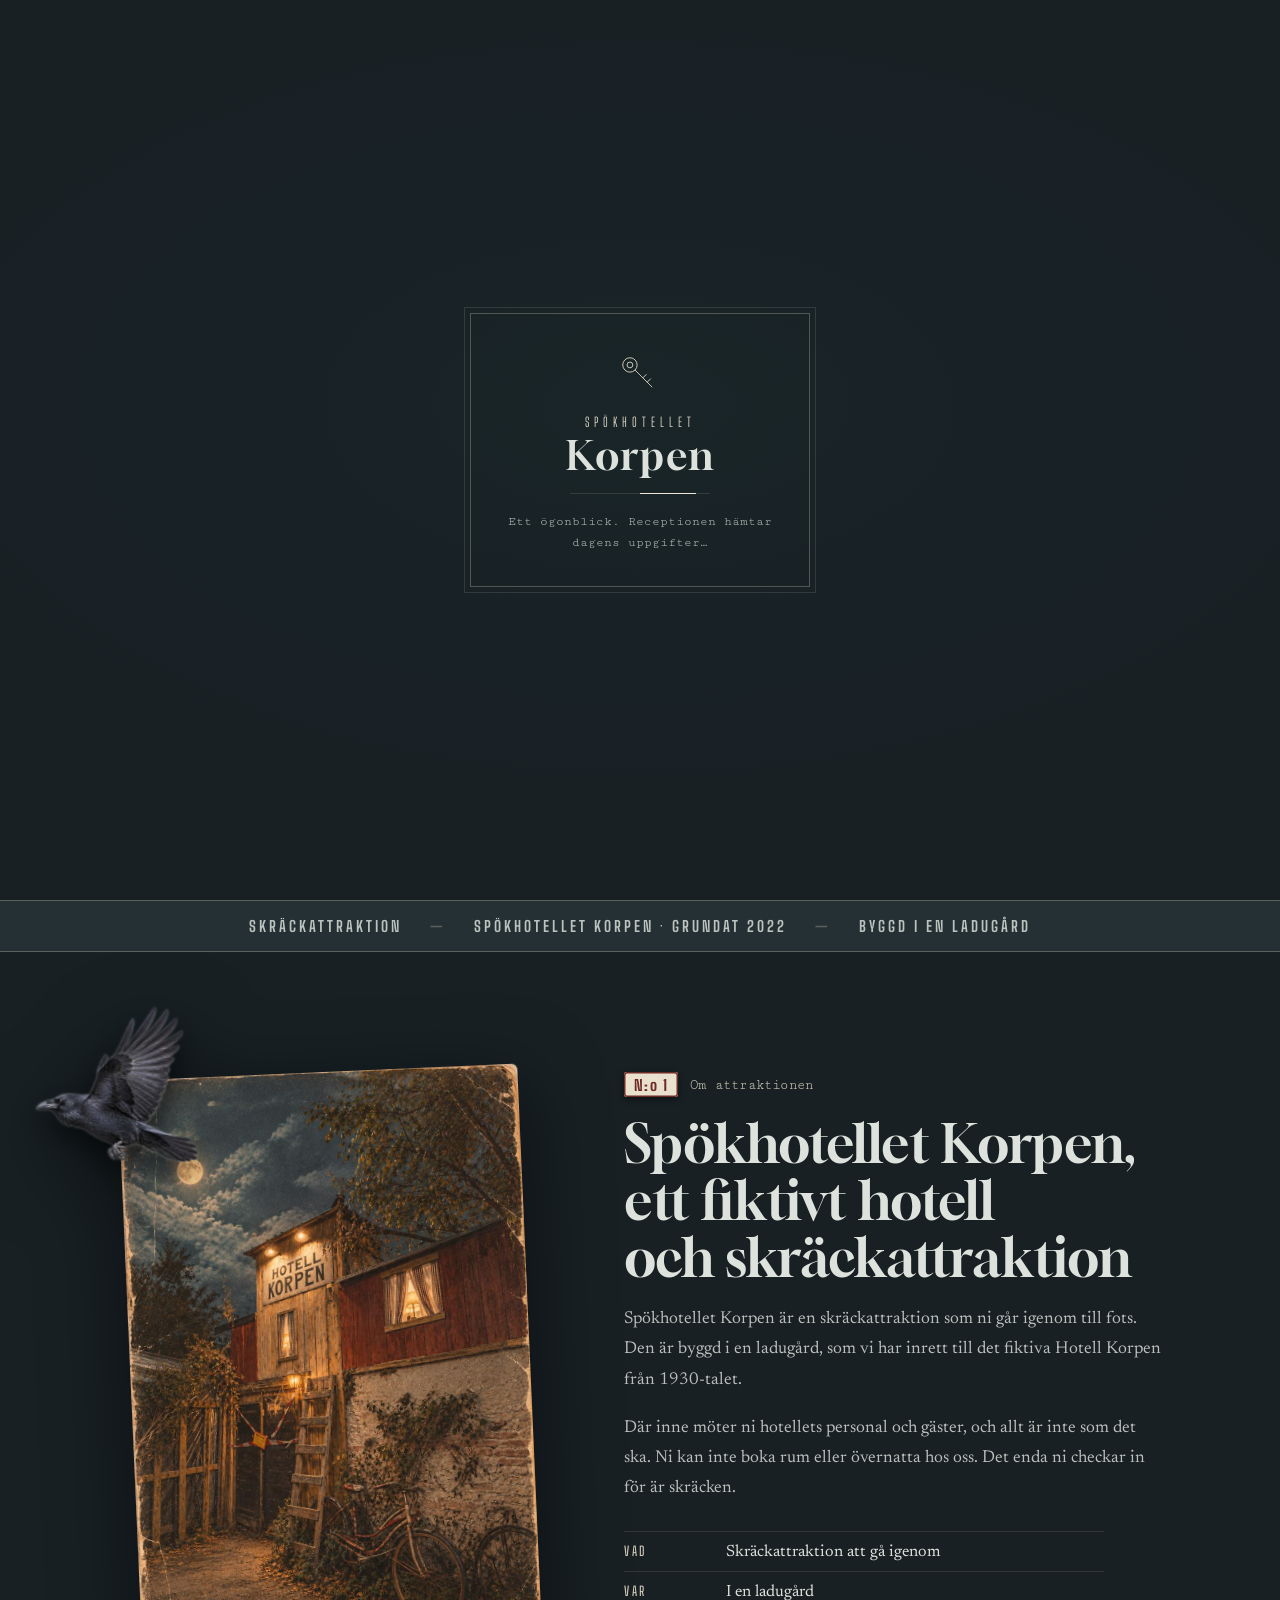
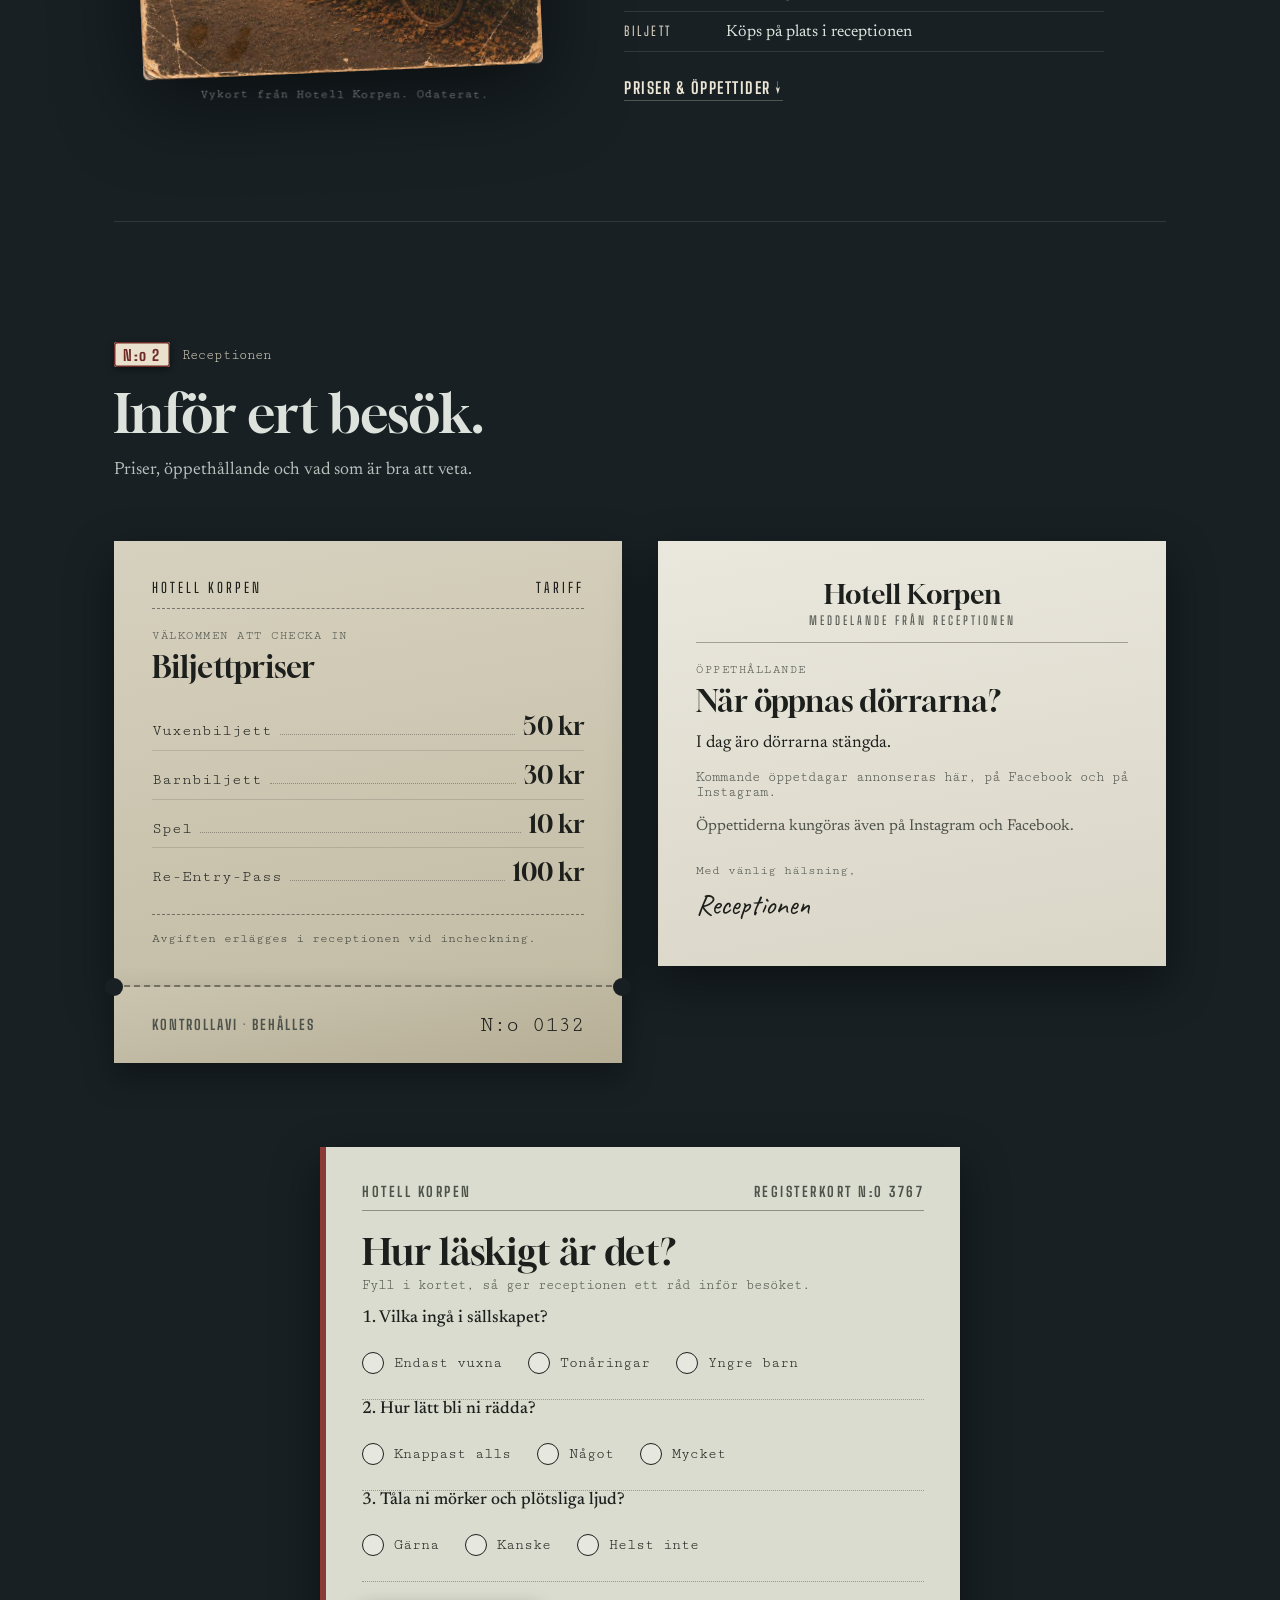
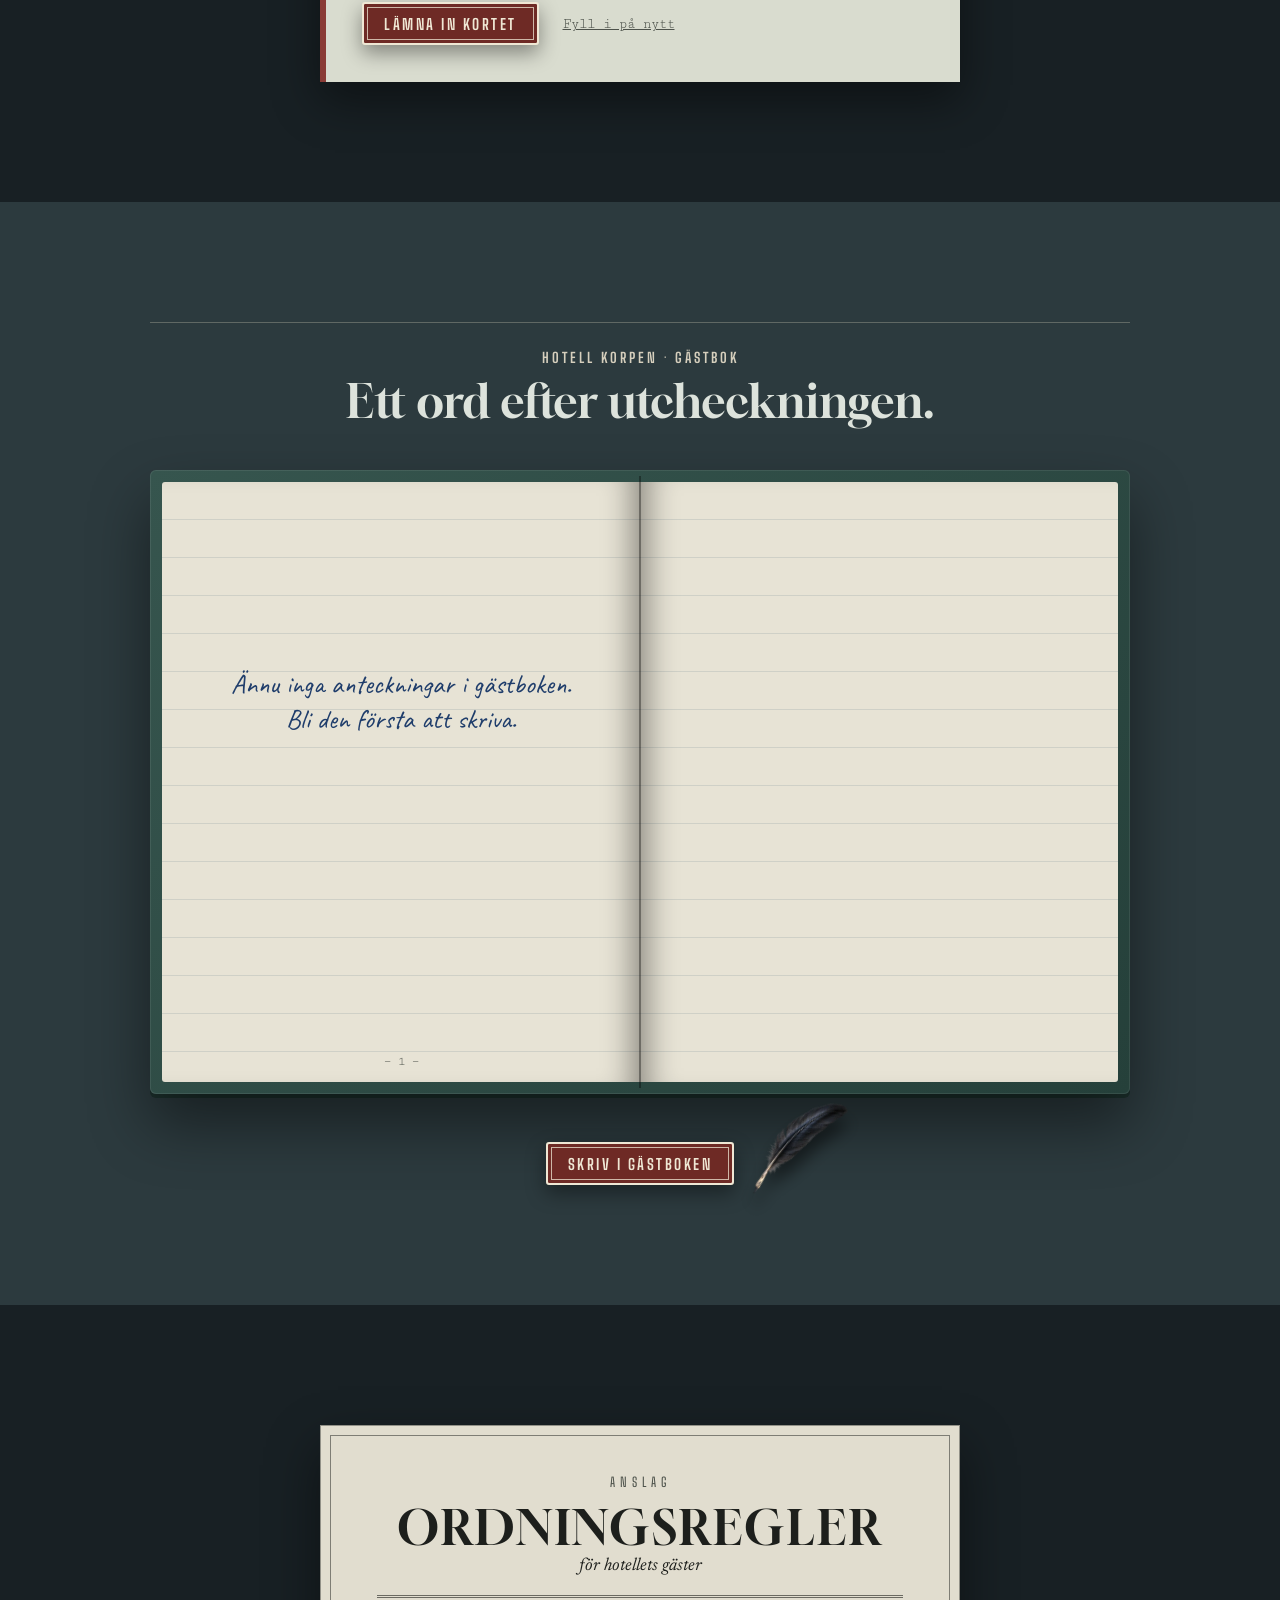
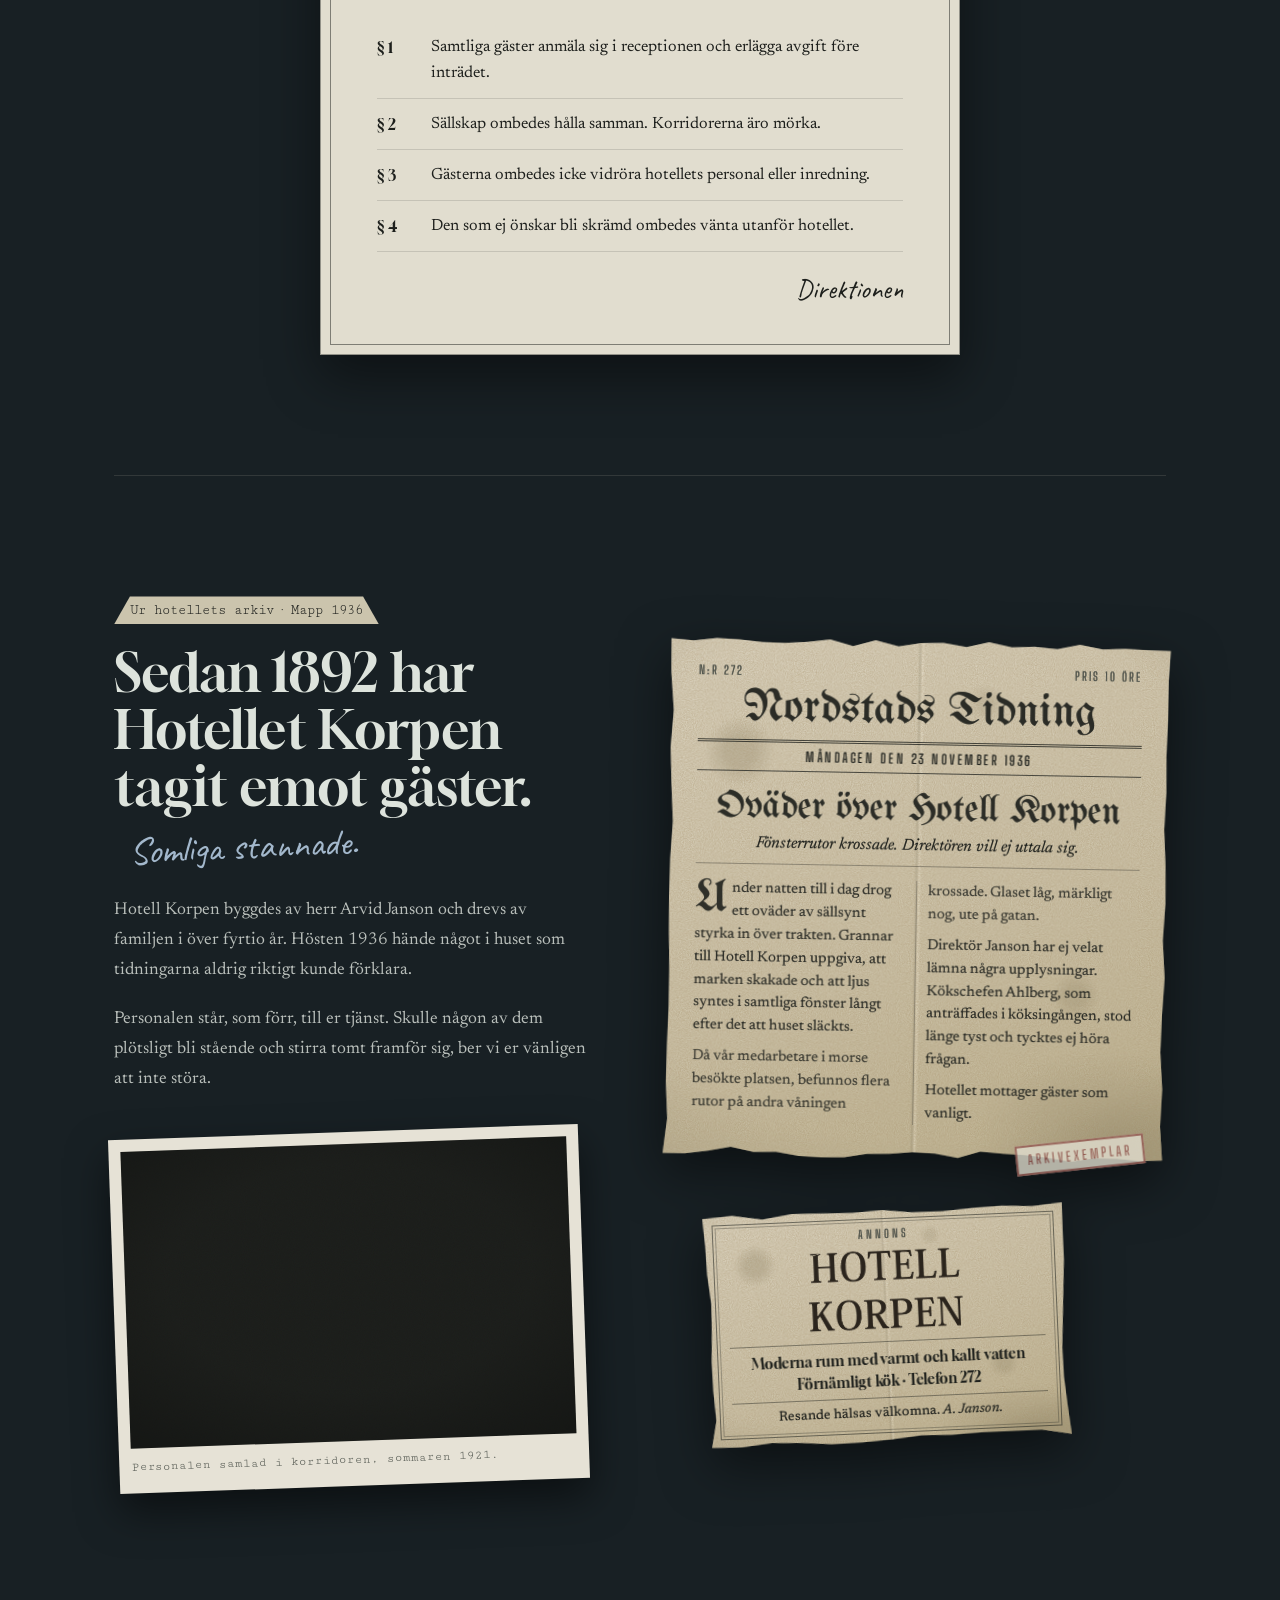
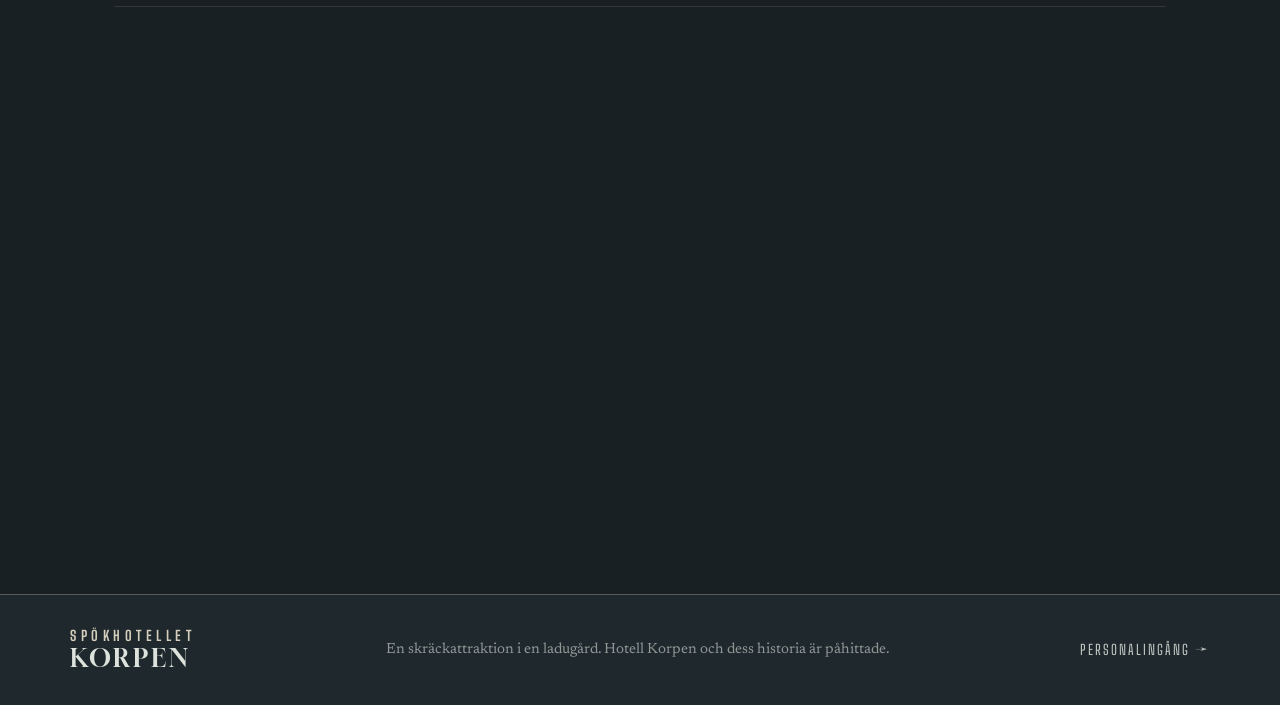
==== commit 27e761df: "Add files via upload" ====
--- a/index.html
+++ b/index.html
@@ -26,6 +26,7 @@
   <meta name="theme-color" content="#182024">
   <link rel="stylesheet" href="kod/app.css">
   <link rel="stylesheet" href="kod/lager.css">
+  <link rel="stylesheet" href="kod/minsida.css">
 </head>
 
 <body>
@@ -43,6 +44,7 @@
   </div>
   <div id="statsLossBanner" role="alert" style="display:none;">
     <span id="statsLossMsg"></span>
+    <button id="statsLossReview" onclick="showLocalBackupModal()" hidden>Granska kopian</button>
     <button onclick="muteStatsLoss()">Påminn om 6 timmar</button>
   </div>
 
@@ -467,45 +469,39 @@
       <h3>Hantera</h3>
     </header>
 
-    <!-- Menyn: sorterad efter när man behöver sakerna -->
+    <!-- Menyn: läget för dagen finns på Min sida; här planerar och ställer man in. På mobilen fälls menyn ut från knappen. -->
     <nav class="adm-nav" id="admNav" aria-label="Hantera">
-      <div class="adm-nav-group"><span class="adm-nav-label">Idag</span>
-        <button type="button" data-adm="lage">Översikt</button>
-        <button type="button" data-adm="oppnastang">Öppna &amp; stäng</button>
-        <button type="button" data-adm="meddelanden">Meddelanden <span class="adm-badge" id="admMsgBadge" hidden>!</span></button>
-      </div>
-      <div class="adm-nav-group"><span class="adm-nav-label">Planering</span>
+      <button type="button" class="adm-nav-toggle" id="admNavToggle" aria-expanded="false" aria-controls="admNav"><span id="admNavCurrent">Kalender</span><span class="adm-nav-toggle-hint">Alla sidor</span></button>
+      <div class="adm-nav-group"><span class="adm-nav-label">Planera</span>
         <button type="button" data-adm="schema">Kalender</button>
         <button type="button" data-adm="bokning">Bokningar</button>
+        <button type="button" data-adm="personal">Personal</button>
+      </div>
+      <div class="adm-nav-group"><span class="adm-nav-label">Försäljning</span>
         <button type="button" data-adm="produkter">Produkter &amp; priser</button>
+        <button type="button" data-adm="ekonomi">Ekonomi</button>
+        <button type="button" data-adm="loner">Löner</button>
+      </div>
+      <div class="adm-nav-group"><span class="adm-nav-label">Gästerna</span>
         <button type="button" data-adm="sidan">Redigera sidan</button>
-      </div>
-      <div class="adm-nav-group"><span class="adm-nav-label">Uppföljning</span>
         <button type="button" data-adm="recensioner">Recensioner <span class="adm-badge" id="admReviewBadge" hidden></span></button>
-        <button type="button" data-adm="loner">Löner</button>
-        <button type="button" data-adm="ekonomi">Ekonomi</button>
-      </div>
-      <div class="adm-nav-group"><span class="adm-nav-label">Inställningar</span>
-        <button type="button" data-adm="personal">Personal</button>
-        <button type="button" data-adm="listor">Listor</button>
+      </div>
+      <div class="adm-nav-group"><span class="adm-nav-label">Teknik</span>
         <button type="button" data-adm="skarmar">Skärmar &amp; enheter</button>
       </div>
       <div class="adm-nav-foot"><button type="button" data-adm="kopia">Säkerhetskopia</button><button type="button" data-adm="logg">Ändringslogg</button></div>
     </nav>
 
     <div class="adm-main">
-    <section class="adm-panel" data-panel="lage" id="admLage" aria-label="Läget"></section>
-    <section class="adm-panel" data-panel="oppnastang" id="admOppnaStang" aria-label="Öppna och stäng" hidden></section>
-    <section class="adm-panel" data-panel="meddelanden" id="admMeddelanden" aria-label="Meddelanden" hidden>
-      <h4 class="adm-panel-title">Meddelanden</h4>
-      <p class="adm-intro">Anslaget visas överst på allas Min sida tills du tar bort det. Direktmeddelanden går till en person, som kan svara.</p>
-    </section>
     <section class="adm-panel" data-panel="schema" id="admSchema" aria-label="Kalender" hidden></section>
     <section class="adm-panel" data-panel="bokning" id="admBokning" aria-label="Bokningar" hidden></section>
 
     <div class="section adm-panel" data-panel="personal" hidden>
       <h4 class="adm-panel-title">Personal</h4>
       <div id="personalContent" class="content"></div>
+      <!-- Uppgifter och kompetenser (förut egen flik, Listor). Ritas av admRenderLists i admin.js. -->
+      <h4 class="adm-panel-title adm-sub-title">Uppgifter &amp; kompetenser</h4>
+      <div id="admListor"></div>
     </div>
 
     <div class="section adm-panel" data-panel="produkter" hidden>
@@ -526,7 +522,6 @@
       <div id="lonContent" class="content"></div>
     </div>
     <section class="adm-panel" data-panel="sidan" id="admSidan" aria-label="Redigera sidan" hidden></section>
-    <section class="adm-panel" data-panel="listor" id="admListor" aria-label="Listor" hidden></section>
     <section class="adm-panel" data-panel="logg" id="admLogg" aria-label="Ändringslogg" hidden></section>
     <section class="adm-panel" data-panel="ekonomi" id="admEkonomi" aria-label="Ekonomi" hidden></section>
     <section class="adm-panel" data-panel="kopia" id="admKopia" aria-label="Säkerhetskopia" hidden></section>
@@ -783,6 +778,8 @@
   <script src="kod/skarmar.js"></script>
   <script src="kod/admin.js"></script>
   <script src="kod/bokning.js"></script>
+  <script src="kod/minsida.js"></script>
+  <script src="kod/kopia.js"></script>
   <script src="kod/guest.js"></script>
   <!-- EXPERIMENT: three.js-scen i hero (ficklampa och damm). Stäng av med ?3d=av -->
   <script src="kod/korpen3d.js"></script>
--- a/kod/app.css
+++ b/kod/app.css
@@ -2977,4 +2977,70 @@
     /* Förhandsvisningen i iframen: bara skärmen, inga notiser */
     html.skarm-preview, html.skarm-preview body { overflow: hidden; }
     html.skarm-preview .display-view { cursor: default; }
-    html.skarm-preview .ui-toasts { display: none !important; }+    html.skarm-preview .ui-toasts { display: none !important; }
+    /* ==========================================================================
+       HANTERAS MENY: åtta sidor i fyra grupper (2026-11-12)
+       På dator står menyn till vänster som förut. På smala skärmar visar en knapp vilken sida man är på,
+       och ett tryck fäller ut alla sidor som ett rutnät (admin.js, admNavToggle).
+       ========================================================================== */
+    #adminSettings .adm-nav .adm-nav-toggle { display: none; }
+    #adminSettings .adm-sub-title { margin-top: 30px; padding-top: 20px; border-top: 1px solid var(--line); }
+    @media (max-width: 979px) {
+      .adm-nav { flex-direction: column; gap: 12px; overflow: visible; max-height: calc(100vh - 80px); overflow-y: auto; }
+      #adminSettings .adm-nav .adm-nav-toggle { display: flex; width: 100%; min-height: 48px; padding: 10px 14px; justify-content: space-between; align-items: center; background: var(--paper-bg); color: var(--paper-ink); border: 1px solid var(--paper-bg-2); font-size: 17px; box-shadow: 3px 3px 0 rgba(0,0,0,0.25); }
+      .adm-nav-toggle-hint { font-family: var(--f-label); font-weight: 600; font-size: 13px; letter-spacing: 1.6px; text-transform: uppercase; color: var(--paper-ink-soft); display: inline-flex; align-items: center; gap: 6px; }
+      .adm-nav-toggle-hint::after { content: '▾'; font-size: 14px; }
+      .adm-nav-toggle[aria-expanded="true"] .adm-nav-toggle-hint::after { content: '▴'; }
+      .adm-nav:not(.is-open) .adm-nav-group, .adm-nav:not(.is-open) .adm-nav-foot { display: none; }
+      .adm-nav.is-open .adm-nav-group { display: grid; grid-template-columns: 1fr 1fr; gap: 6px; flex-shrink: 0; }
+      .adm-nav.is-open .adm-nav-group + .adm-nav-group { border-left: none; padding-left: 0; }
+      .adm-nav.is-open .adm-nav-label { display: block; grid-column: 1 / -1; writing-mode: horizontal-tb; transform: none; border: none; padding: 4px 0 0; font-size: 12px; letter-spacing: 2px; }
+      #adminSettings .adm-nav.is-open .adm-nav-group button { white-space: normal; text-align: left; min-height: 46px; border-color: var(--line); }
+      .adm-nav.is-open .adm-nav-foot { display: flex; gap: 6px; padding-top: 4px; }
+    }
+
+    /* Statistik: Idag överst under en öppetdag och dagens stapel i Dag för dag (statistik.js, sxTodayHtml) */
+    .sx-today .sx-today-pace { margin-bottom: 14px; }
+    .sx-today .sx-tools { margin-top: 12px; }
+    .sx-tiles.is-3 { grid-template-columns: repeat(3, minmax(0, 1fr)); }
+    .sx-tile .sx-live-note { color: var(--moon); }
+    .sx-sb.is-live button { background: var(--moon); opacity: .85; }
+    .sx-sb.is-live > span { color: var(--moon); }
+
+    /* Kassan på stående telefon: bokningarna döljs, så att biljettknapparna kommer direkt (önskemål 2026-11-12).
+       På surfplatta och liggande skärm syns de som förut. */
+    @media (max-width: 760px) and (orientation: portrait) { #kassaContainer #kassaBookings { display: none !important; } }
+
+    /* ==========================================================================
+       SÄKERHETSKOPIA AV ALLT OCH KATASTROFÖVNING (kopia.js)
+       ========================================================================== */
+    .kp { display: flex; flex-direction: column; gap: 14px; margin-bottom: 18px; }
+    .kp .rx-card { max-width: 760px; }
+    .kp-facts { display: grid; grid-template-columns: repeat(auto-fit, minmax(200px, 1fr)); gap: 8px; margin: 12px 0 4px; }
+    .kp-facts div { background: rgba(0,0,0,0.2); border: 1px solid var(--line); padding: 10px 12px; }
+    .kp-facts dt { font-family: var(--f-label); font-weight: 600; font-size: 12px; letter-spacing: 1.6px; text-transform: uppercase; color: var(--faint); }
+    .kp-facts dd { margin: 2px 0 0; font-size: 17px; color: var(--cream); }
+    .kp-facts dd.is-warn, .kp-warn { color: #ecc98a; }
+    #adminSettings .kp .rx-actions .btn { margin: 0; }
+    .kp-sub { font-family: var(--f-label); font-weight: 600; font-size: 13px; letter-spacing: 2.2px; text-transform: uppercase; color: var(--gas); margin: 10px 0 -6px; }
+    .kp-drill-card { border-color: #d9a95b; }
+    .kp-drill-card .rx-card-kicker { color: #ecc98a; }
+    .rx-practice.kp-drill { background: repeating-linear-gradient(-45deg, #c97b5b 0 14px, #bd6f4f 14px 28px); }
+    .rx-practice.kp-drill button + button { margin-left: -6px; }
+    .kp-dialog .kp-dlg-note { font-size: 15px; line-height: 1.45; margin: 0 0 10px; }
+    .kp-rows { list-style: none; margin: 0; padding: 0; max-height: 46vh; overflow-y: auto; border-top: 1px solid var(--line); }
+    .kp-rows li { border-bottom: 1px solid var(--line); }
+    .kp-rows label { display: flex; gap: 12px; align-items: flex-start; padding: 9px 2px; cursor: pointer; }
+    .kp-rows input { width: 20px; height: 20px; margin: 2px 0 0; flex-shrink: 0; }
+    .kp-rows span { display: flex; flex-direction: column; gap: 1px; }
+    .kp-rows small { font-size: 13px; opacity: .7; }
+    .kp-rows input:disabled + span { opacity: .5; }
+    .kp-what { margin: 12px 0 4px; }
+    .kp-what summary { cursor: pointer; font-size: 15px; color: var(--gas); padding: 6px 0; }
+    .kp-what ul { list-style: none; margin: 6px 0 8px; padding: 0; border-top: 1px solid var(--line); }
+    .kp-what li { display: grid; grid-template-columns: minmax(150px, 1fr) minmax(0, 1.6fr) auto; gap: 4px 12px; align-items: baseline; padding: 7px 0; border-bottom: 1px solid var(--line); font-size: 15px; }
+    .kp-what li strong { font-weight: 500; color: var(--cream); }
+    .kp-what li span { color: var(--muted); overflow-wrap: anywhere; }
+    .kp-what li small { font-size: 13px; color: var(--faint); white-space: nowrap; }
+    @media (max-width: 620px) { .kp-what li { grid-template-columns: 1fr auto; } .kp-what li span { grid-column: 1 / -1; grid-row: 2; } }
+    .kp-how { font-size: 15px; color: var(--muted); line-height: 1.45; margin: 12px 0 0; }
--- a/kod/minsida.css
+++ b/kod/minsida.css
@@ -0,0 +1,32 @@
+/* ============================== MIN SIDA SOM STARTSIDA (PROV, kod/minsida.js) ==============================
+   Läget överst på Min sida. Korten är samma som i Hantera (app.css, RECEPTIONEN); här finns bara det som i app.css
+   är begränsat till #adminSettings, plus genvägarna och "Hur går dagen". */
+
+#profileContainer.ms-admin.rx-me-on { max-width: 1180px; }
+.ms-home { text-align: left; margin-top: 18px; }
+.ms-home [hidden] { display: none !important; }
+#profileContainer:not(.ms-admin) .ms-home { margin-top: 22px; }
+
+/* Genvägar */
+.ms-quick { display: flex; flex-wrap: wrap; gap: 8px; margin: 0 0 14px; }
+.ms-quick .btn { margin: 0; min-height: 44px; padding: 8px 16px; }
+
+/* Korten: samma mått som i Hantera */
+.ms-home .rx-field select { margin: 0; min-height: 46px; font-size: 16px; padding: 8px 12px; width: 100%; }
+.ms-home .rx-card .btn, .ms-home .rx-actions .btn { margin: 0; }
+.ms-home .rx-att .btn { flex-shrink: 0; min-height: 40px; padding: 6px 12px; font-size: 14px !important; }
+.ms-home .lg-hours .adm-linkbtn { margin: 0; font-size: 15px; }
+.ms-grid .ms-pace-card { grid-column: span 2; }
+@media (max-width: 700px) { .ms-grid .ms-pace-card { grid-column: auto; } }
+
+/* Hur går dagen */
+.ms-pace p { margin: 0; }
+.ms-pace-lead { font-size: 16px; color: var(--muted); display: flex; flex-wrap: wrap; align-items: baseline; gap: 6px 10px; }
+.ms-pace-lead strong { font-family: var(--f-display); font-weight: 400; font-size: 34px; line-height: 1.1; color: var(--cream); }
+.ms-pace-line { font-size: 16px; color: var(--muted); line-height: 1.45; margin-top: 6px !important; }
+.ms-pace-line strong { color: var(--cream); font-weight: 500; }
+.ms-pace-note { font-size: 14px; color: var(--faint); margin-top: 8px !important; }
+.ms-pace-card .sx-fig { margin-top: 14px; }
+
+/* Rubrik före det egna (pass, Kan du jobba?, kompetenser) */
+.ms-me-h { font-family: var(--f-label) !important; font-weight: 600; font-size: 14px !important; letter-spacing: 2.2px !important; text-transform: uppercase; color: var(--gas) !important; margin: 26px 0 0 !important; padding-top: 18px; border-top: 1px solid var(--line); text-align: left; }
